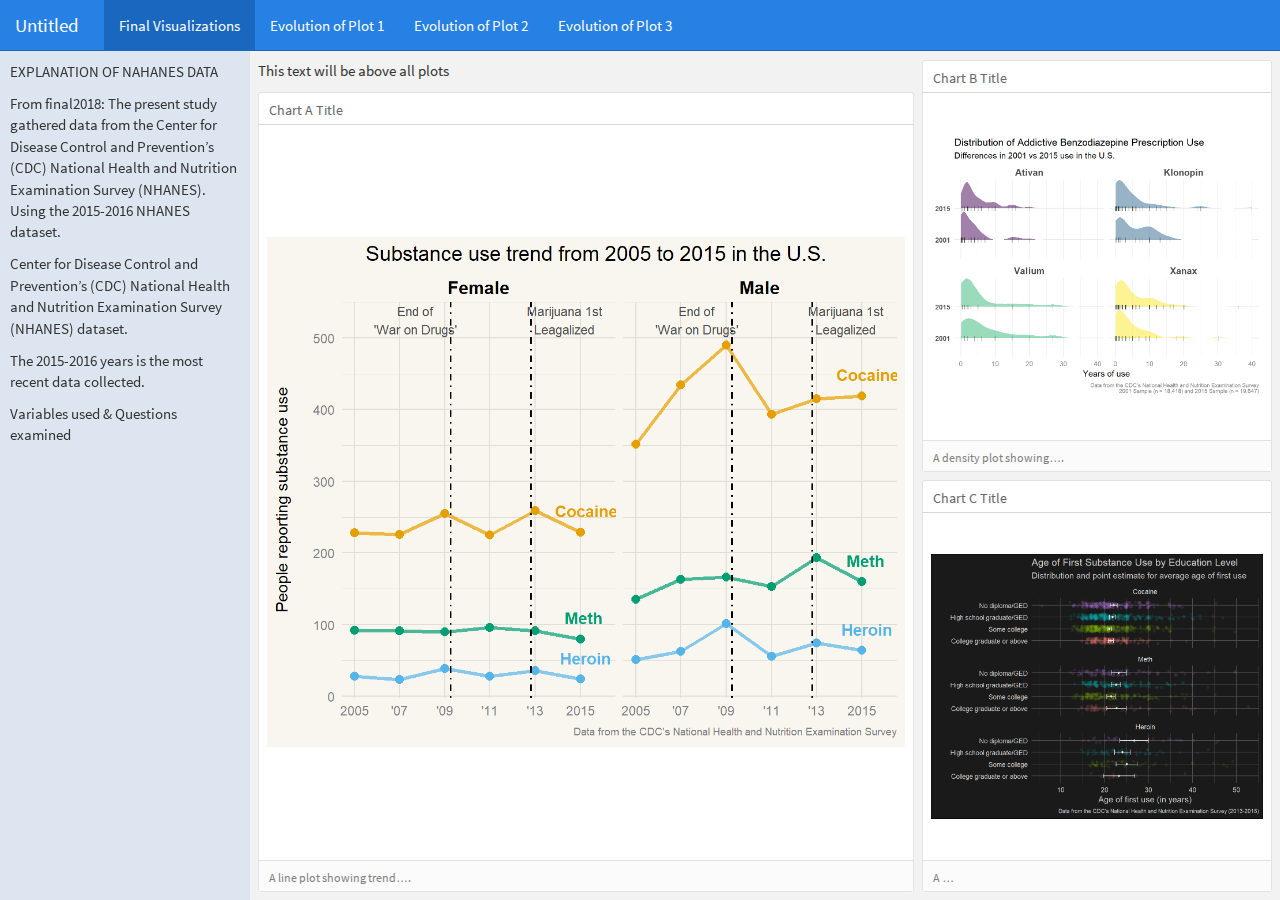
==== index.html @ 122a9a25 "adding plot data to dashboard template" ====
<!DOCTYPE html>
<html xmlns="http://www.w3.org/1999/xhtml">
<head>

<meta charset="utf-8">
<meta http-equiv="Content-Type" content="text/html; charset=utf-8" />
<meta name="generator" content="pandoc" />



<title>Untitled</title>

<meta property="og:title" content="Untitled" />

<meta name="viewport" content="width=device-width, initial-scale=1.0, maximum-scale=1.0, user-scalable=no" />

<link href="data:image/x-icon;" rel="icon" type="image/x-icon">


<script type="text/javascript">
window.FlexDashboardComponents = [];
</script>

<script>/*! jQuery v1.11.3 | (c) 2005, 2015 jQuery Foundation, Inc. | jquery.org/license */
!function(a,b){"object"==typeof module&&"object"==typeof module.exports?module.exports=a.document?b(a,!0):function(a){if(!a.document)throw new Error("jQuery requires a window with a document");return b(a)}:b(a)}("undefined"!=typeof window?window:this,function(a,b){var c=[],d=c.slice,e=c.concat,f=c.push,g=c.indexOf,h={},i=h.toString,j=h.hasOwnProperty,k={},l="1.11.3",m=function(a,b){return new m.fn.init(a,b)},n=/^[\s\uFEFF\xA0]+|[\s\uFEFF\xA0]+$/g,o=/^-ms-/,p=/-([\da-z])/gi,q=function(a,b){return b.toUpperCase()};m.fn=m.prototype={jquery:l,constructor:m,selector:"",length:0,toArray:function(){return d.call(this)},get:function(a){return null!=a?0>a?this[a+this.length]:this[a]:d.call(this)},pushStack:function(a){var b=m.merge(this.constructor(),a);return b.prevObject=this,b.context=this.context,b},each:function(a,b){return m.each(this,a,b)},map:function(a){return this.pushStack(m.map(this,function(b,c){return a.call(b,c,b)}))},slice:function(){return this.pushStack(d.apply(this,arguments))},first:function(){return this.eq(0)},last:function(){return this.eq(-1)},eq:function(a){var b=this.length,c=+a+(0>a?b:0);return this.pushStack(c>=0&&b>c?[this[c]]:[])},end:function(){return this.prevObject||this.constructor(null)},push:f,sort:c.sort,splice:c.splice},m.extend=m.fn.extend=function(){var a,b,c,d,e,f,g=arguments[0]||{},h=1,i=arguments.length,j=!1;for("boolean"==typeof g&&(j=g,g=arguments[h]||{},h++),"object"==typeof g||m.isFunction(g)||(g={}),h===i&&(g=this,h--);i>h;h++)if(null!=(e=arguments[h]))for(d in e)a=g[d],c=e[d],g!==c&&(j&&c&&(m.isPlainObject(c)||(b=m.isArray(c)))?(b?(b=!1,f=a&&m.isArray(a)?a:[]):f=a&&m.isPlainObject(a)?a:{},g[d]=m.extend(j,f,c)):void 0!==c&&(g[d]=c));return g},m.extend({expando:"jQuery"+(l+Math.random()).replace(/\D/g,""),isReady:!0,error:function(a){throw new Error(a)},noop:function(){},isFunction:function(a){return"function"===m.type(a)},isArray:Array.isArray||function(a){return"array"===m.type(a)},isWindow:function(a){return null!=a&&a==a.window},isNumeric:function(a){return!m.isArray(a)&&a-parseFloat(a)+1>=0},isEmptyObject:function(a){var b;for(b in a)return!1;return!0},isPlainObject:function(a){var b;if(!a||"object"!==m.type(a)||a.nodeType||m.isWindow(a))return!1;try{if(a.constructor&&!j.call(a,"constructor")&&!j.call(a.constructor.prototype,"isPrototypeOf"))return!1}catch(c){return!1}if(k.ownLast)for(b in a)return j.call(a,b);for(b in a);return void 0===b||j.call(a,b)},type:function(a){return null==a?a+"":"object"==typeof a||"function"==typeof a?h[i.call(a)]||"object":typeof a},globalEval:function(b){b&&m.trim(b)&&(a.execScript||function(b){a.eval.call(a,b)})(b)},camelCase:function(a){return a.replace(o,"ms-").replace(p,q)},nodeName:function(a,b){return a.nodeName&&a.nodeName.toLowerCase()===b.toLowerCase()},each:function(a,b,c){var d,e=0,f=a.length,g=r(a);if(c){if(g){for(;f>e;e++)if(d=b.apply(a[e],c),d===!1)break}else for(e in a)if(d=b.apply(a[e],c),d===!1)break}else if(g){for(;f>e;e++)if(d=b.call(a[e],e,a[e]),d===!1)break}else for(e in a)if(d=b.call(a[e],e,a[e]),d===!1)break;return a},trim:function(a){return null==a?"":(a+"").replace(n,"")},makeArray:function(a,b){var c=b||[];return null!=a&&(r(Object(a))?m.merge(c,"string"==typeof a?[a]:a):f.call(c,a)),c},inArray:function(a,b,c){var d;if(b){if(g)return g.call(b,a,c);for(d=b.length,c=c?0>c?Math.max(0,d+c):c:0;d>c;c++)if(c in b&&b[c]===a)return c}return-1},merge:function(a,b){var c=+b.length,d=0,e=a.length;while(c>d)a[e++]=b[d++];if(c!==c)while(void 0!==b[d])a[e++]=b[d++];return a.length=e,a},grep:function(a,b,c){for(var d,e=[],f=0,g=a.length,h=!c;g>f;f++)d=!b(a[f],f),d!==h&&e.push(a[f]);return e},map:function(a,b,c){var d,f=0,g=a.length,h=r(a),i=[];if(h)for(;g>f;f++)d=b(a[f],f,c),null!=d&&i.push(d);else for(f in a)d=b(a[f],f,c),null!=d&&i.push(d);return e.apply([],i)},guid:1,proxy:function(a,b){var c,e,f;return"string"==typeof b&&(f=a[b],b=a,a=f),m.isFunction(a)?(c=d.call(arguments,2),e=function(){return a.apply(b||this,c.concat(d.call(arguments)))},e.guid=a.guid=a.guid||m.guid++,e):void 0},now:function(){return+new Date},support:k}),m.each("Boolean Number String Function Array Date RegExp Object Error".split(" "),function(a,b){h["[object "+b+"]"]=b.toLowerCase()});function r(a){var b="length"in a&&a.length,c=m.type(a);return"function"===c||m.isWindow(a)?!1:1===a.nodeType&&b?!0:"array"===c||0===b||"number"==typeof b&&b>0&&b-1 in a}var s=function(a){var b,c,d,e,f,g,h,i,j,k,l,m,n,o,p,q,r,s,t,u="sizzle"+1*new Date,v=a.document,w=0,x=0,y=ha(),z=ha(),A=ha(),B=function(a,b){return a===b&&(l=!0),0},C=1<<31,D={}.hasOwnProperty,E=[],F=E.pop,G=E.push,H=E.push,I=E.slice,J=function(a,b){for(var c=0,d=a.length;d>c;c++)if(a[c]===b)return c;return-1},K="checked|selected|async|autofocus|autoplay|controls|defer|disabled|hidden|ismap|loop|multiple|open|readonly|required|scoped",L="[\\x20\\t\\r\\n\\f]",M="(?:\\\\.|[\\w-]|[^\\x00-\\xa0])+",N=M.replace("w","w#"),O="\\["+L+"*("+M+")(?:"+L+"*([*^$|!~]?=)"+L+"*(?:'((?:\\\\.|[^\\\\'])*)'|\"((?:\\\\.|[^\\\\\"])*)\"|("+N+"))|)"+L+"*\\]",P=":("+M+")(?:\\((('((?:\\\\.|[^\\\\'])*)'|\"((?:\\\\.|[^\\\\\"])*)\")|((?:\\\\.|[^\\\\()[\\]]|"+O+")*)|.*)\\)|)",Q=new RegExp(L+"+","g"),R=new RegExp("^"+L+"+|((?:^|[^\\\\])(?:\\\\.)*)"+L+"+$","g"),S=new RegExp("^"+L+"*,"+L+"*"),T=new RegExp("^"+L+"*([>+~]|"+L+")"+L+"*"),U=new RegExp("="+L+"*([^\\]'\"]*?)"+L+"*\\]","g"),V=new RegExp(P),W=new RegExp("^"+N+"$"),X={ID:new RegExp("^#("+M+")"),CLASS:new RegExp("^\\.("+M+")"),TAG:new RegExp("^("+M.replace("w","w*")+")"),ATTR:new RegExp("^"+O),PSEUDO:new RegExp("^"+P),CHILD:new RegExp("^:(only|first|last|nth|nth-last)-(child|of-type)(?:\\("+L+"*(even|odd|(([+-]|)(\\d*)n|)"+L+"*(?:([+-]|)"+L+"*(\\d+)|))"+L+"*\\)|)","i"),bool:new RegExp("^(?:"+K+")$","i"),needsContext:new RegExp("^"+L+"*[>+~]|:(even|odd|eq|gt|lt|nth|first|last)(?:\\("+L+"*((?:-\\d)?\\d*)"+L+"*\\)|)(?=[^-]|$)","i")},Y=/^(?:input|select|textarea|button)$/i,Z=/^h\d$/i,$=/^[^{]+\{\s*\[native \w/,_=/^(?:#([\w-]+)|(\w+)|\.([\w-]+))$/,aa=/[+~]/,ba=/'|\\/g,ca=new RegExp("\\\\([\\da-f]{1,6}"+L+"?|("+L+")|.)","ig"),da=function(a,b,c){var d="0x"+b-65536;return d!==d||c?b:0>d?String.fromCharCode(d+65536):String.fromCharCode(d>>10|55296,1023&d|56320)},ea=function(){m()};try{H.apply(E=I.call(v.childNodes),v.childNodes),E[v.childNodes.length].nodeType}catch(fa){H={apply:E.length?function(a,b){G.apply(a,I.call(b))}:function(a,b){var c=a.length,d=0;while(a[c++]=b[d++]);a.length=c-1}}}function ga(a,b,d,e){var f,h,j,k,l,o,r,s,w,x;if((b?b.ownerDocument||b:v)!==n&&m(b),b=b||n,d=d||[],k=b.nodeType,"string"!=typeof a||!a||1!==k&&9!==k&&11!==k)return d;if(!e&&p){if(11!==k&&(f=_.exec(a)))if(j=f[1]){if(9===k){if(h=b.getElementById(j),!h||!h.parentNode)return d;if(h.id===j)return d.push(h),d}else if(b.ownerDocument&&(h=b.ownerDocument.getElementById(j))&&t(b,h)&&h.id===j)return d.push(h),d}else{if(f[2])return H.apply(d,b.getElementsByTagName(a)),d;if((j=f[3])&&c.getElementsByClassName)return H.apply(d,b.getElementsByClassName(j)),d}if(c.qsa&&(!q||!q.test(a))){if(s=r=u,w=b,x=1!==k&&a,1===k&&"object"!==b.nodeName.toLowerCase()){o=g(a),(r=b.getAttribute("id"))?s=r.replace(ba,"\\$&"):b.setAttribute("id",s),s="[id='"+s+"'] ",l=o.length;while(l--)o[l]=s+ra(o[l]);w=aa.test(a)&&pa(b.parentNode)||b,x=o.join(",")}if(x)try{return H.apply(d,w.querySelectorAll(x)),d}catch(y){}finally{r||b.removeAttribute("id")}}}return i(a.replace(R,"$1"),b,d,e)}function ha(){var a=[];function b(c,e){return a.push(c+" ")>d.cacheLength&&delete b[a.shift()],b[c+" "]=e}return b}function ia(a){return a[u]=!0,a}function ja(a){var b=n.createElement("div");try{return!!a(b)}catch(c){return!1}finally{b.parentNode&&b.parentNode.removeChild(b),b=null}}function ka(a,b){var c=a.split("|"),e=a.length;while(e--)d.attrHandle[c[e]]=b}function la(a,b){var c=b&&a,d=c&&1===a.nodeType&&1===b.nodeType&&(~b.sourceIndex||C)-(~a.sourceIndex||C);if(d)return d;if(c)while(c=c.nextSibling)if(c===b)return-1;return a?1:-1}function ma(a){return function(b){var c=b.nodeName.toLowerCase();return"input"===c&&b.type===a}}function na(a){return function(b){var c=b.nodeName.toLowerCase();return("input"===c||"button"===c)&&b.type===a}}function oa(a){return ia(function(b){return b=+b,ia(function(c,d){var e,f=a([],c.length,b),g=f.length;while(g--)c[e=f[g]]&&(c[e]=!(d[e]=c[e]))})})}function pa(a){return a&&"undefined"!=typeof a.getElementsByTagName&&a}c=ga.support={},f=ga.isXML=function(a){var b=a&&(a.ownerDocument||a).documentElement;return b?"HTML"!==b.nodeName:!1},m=ga.setDocument=function(a){var b,e,g=a?a.ownerDocument||a:v;return g!==n&&9===g.nodeType&&g.documentElement?(n=g,o=g.documentElement,e=g.defaultView,e&&e!==e.top&&(e.addEventListener?e.addEventListener("unload",ea,!1):e.attachEvent&&e.attachEvent("onunload",ea)),p=!f(g),c.attributes=ja(function(a){return a.className="i",!a.getAttribute("className")}),c.getElementsByTagName=ja(function(a){return a.appendChild(g.createComment("")),!a.getElementsByTagName("*").length}),c.getElementsByClassName=$.test(g.getElementsByClassName),c.getById=ja(function(a){return o.appendChild(a).id=u,!g.getElementsByName||!g.getElementsByName(u).length}),c.getById?(d.find.ID=function(a,b){if("undefined"!=typeof b.getElementById&&p){var c=b.getElementById(a);return c&&c.parentNode?[c]:[]}},d.filter.ID=function(a){var b=a.replace(ca,da);return function(a){return a.getAttribute("id")===b}}):(delete d.find.ID,d.filter.ID=function(a){var b=a.replace(ca,da);return function(a){var c="undefined"!=typeof a.getAttributeNode&&a.getAttributeNode("id");return c&&c.value===b}}),d.find.TAG=c.getElementsByTagName?function(a,b){return"undefined"!=typeof b.getElementsByTagName?b.getElementsByTagName(a):c.qsa?b.querySelectorAll(a):void 0}:function(a,b){var c,d=[],e=0,f=b.getElementsByTagName(a);if("*"===a){while(c=f[e++])1===c.nodeType&&d.push(c);return d}return f},d.find.CLASS=c.getElementsByClassName&&function(a,b){return p?b.getElementsByClassName(a):void 0},r=[],q=[],(c.qsa=$.test(g.querySelectorAll))&&(ja(function(a){o.appendChild(a).innerHTML="<a id='"+u+"'></a><select id='"+u+"-\f]' msallowcapture=''><option selected=''></option></select>",a.querySelectorAll("[msallowcapture^='']").length&&q.push("[*^$]="+L+"*(?:''|\"\")"),a.querySelectorAll("[selected]").length||q.push("\\["+L+"*(?:value|"+K+")"),a.querySelectorAll("[id~="+u+"-]").length||q.push("~="),a.querySelectorAll(":checked").length||q.push(":checked"),a.querySelectorAll("a#"+u+"+*").length||q.push(".#.+[+~]")}),ja(function(a){var b=g.createElement("input");b.setAttribute("type","hidden"),a.appendChild(b).setAttribute("name","D"),a.querySelectorAll("[name=d]").length&&q.push("name"+L+"*[*^$|!~]?="),a.querySelectorAll(":enabled").length||q.push(":enabled",":disabled"),a.querySelectorAll("*,:x"),q.push(",.*:")})),(c.matchesSelector=$.test(s=o.matches||o.webkitMatchesSelector||o.mozMatchesSelector||o.oMatchesSelector||o.msMatchesSelector))&&ja(function(a){c.disconnectedMatch=s.call(a,"div"),s.call(a,"[s!='']:x"),r.push("!=",P)}),q=q.length&&new RegExp(q.join("|")),r=r.length&&new RegExp(r.join("|")),b=$.test(o.compareDocumentPosition),t=b||$.test(o.contains)?function(a,b){var c=9===a.nodeType?a.documentElement:a,d=b&&b.parentNode;return a===d||!(!d||1!==d.nodeType||!(c.contains?c.contains(d):a.compareDocumentPosition&&16&a.compareDocumentPosition(d)))}:function(a,b){if(b)while(b=b.parentNode)if(b===a)return!0;return!1},B=b?function(a,b){if(a===b)return l=!0,0;var d=!a.compareDocumentPosition-!b.compareDocumentPosition;return d?d:(d=(a.ownerDocument||a)===(b.ownerDocument||b)?a.compareDocumentPosition(b):1,1&d||!c.sortDetached&&b.compareDocumentPosition(a)===d?a===g||a.ownerDocument===v&&t(v,a)?-1:b===g||b.ownerDocument===v&&t(v,b)?1:k?J(k,a)-J(k,b):0:4&d?-1:1)}:function(a,b){if(a===b)return l=!0,0;var c,d=0,e=a.parentNode,f=b.parentNode,h=[a],i=[b];if(!e||!f)return a===g?-1:b===g?1:e?-1:f?1:k?J(k,a)-J(k,b):0;if(e===f)return la(a,b);c=a;while(c=c.parentNode)h.unshift(c);c=b;while(c=c.parentNode)i.unshift(c);while(h[d]===i[d])d++;return d?la(h[d],i[d]):h[d]===v?-1:i[d]===v?1:0},g):n},ga.matches=function(a,b){return ga(a,null,null,b)},ga.matchesSelector=function(a,b){if((a.ownerDocument||a)!==n&&m(a),b=b.replace(U,"='$1']"),!(!c.matchesSelector||!p||r&&r.test(b)||q&&q.test(b)))try{var d=s.call(a,b);if(d||c.disconnectedMatch||a.document&&11!==a.document.nodeType)return d}catch(e){}return ga(b,n,null,[a]).length>0},ga.contains=function(a,b){return(a.ownerDocument||a)!==n&&m(a),t(a,b)},ga.attr=function(a,b){(a.ownerDocument||a)!==n&&m(a);var e=d.attrHandle[b.toLowerCase()],f=e&&D.call(d.attrHandle,b.toLowerCase())?e(a,b,!p):void 0;return void 0!==f?f:c.attributes||!p?a.getAttribute(b):(f=a.getAttributeNode(b))&&f.specified?f.value:null},ga.error=function(a){throw new Error("Syntax error, unrecognized expression: "+a)},ga.uniqueSort=function(a){var b,d=[],e=0,f=0;if(l=!c.detectDuplicates,k=!c.sortStable&&a.slice(0),a.sort(B),l){while(b=a[f++])b===a[f]&&(e=d.push(f));while(e--)a.splice(d[e],1)}return k=null,a},e=ga.getText=function(a){var b,c="",d=0,f=a.nodeType;if(f){if(1===f||9===f||11===f){if("string"==typeof a.textContent)return a.textContent;for(a=a.firstChild;a;a=a.nextSibling)c+=e(a)}else if(3===f||4===f)return a.nodeValue}else while(b=a[d++])c+=e(b);return c},d=ga.selectors={cacheLength:50,createPseudo:ia,match:X,attrHandle:{},find:{},relative:{">":{dir:"parentNode",first:!0}," ":{dir:"parentNode"},"+":{dir:"previousSibling",first:!0},"~":{dir:"previousSibling"}},preFilter:{ATTR:function(a){return a[1]=a[1].replace(ca,da),a[3]=(a[3]||a[4]||a[5]||"").replace(ca,da),"~="===a[2]&&(a[3]=" "+a[3]+" "),a.slice(0,4)},CHILD:function(a){return a[1]=a[1].toLowerCase(),"nth"===a[1].slice(0,3)?(a[3]||ga.error(a[0]),a[4]=+(a[4]?a[5]+(a[6]||1):2*("even"===a[3]||"odd"===a[3])),a[5]=+(a[7]+a[8]||"odd"===a[3])):a[3]&&ga.error(a[0]),a},PSEUDO:function(a){var b,c=!a[6]&&a[2];return X.CHILD.test(a[0])?null:(a[3]?a[2]=a[4]||a[5]||"":c&&V.test(c)&&(b=g(c,!0))&&(b=c.indexOf(")",c.length-b)-c.length)&&(a[0]=a[0].slice(0,b),a[2]=c.slice(0,b)),a.slice(0,3))}},filter:{TAG:function(a){var b=a.replace(ca,da).toLowerCase();return"*"===a?function(){return!0}:function(a){return a.nodeName&&a.nodeName.toLowerCase()===b}},CLASS:function(a){var b=y[a+" "];return b||(b=new RegExp("(^|"+L+")"+a+"("+L+"|$)"))&&y(a,function(a){return b.test("string"==typeof a.className&&a.className||"undefined"!=typeof a.getAttribute&&a.getAttribute("class")||"")})},ATTR:function(a,b,c){return function(d){var e=ga.attr(d,a);return null==e?"!="===b:b?(e+="","="===b?e===c:"!="===b?e!==c:"^="===b?c&&0===e.indexOf(c):"*="===b?c&&e.indexOf(c)>-1:"$="===b?c&&e.slice(-c.length)===c:"~="===b?(" "+e.replace(Q," ")+" ").indexOf(c)>-1:"|="===b?e===c||e.slice(0,c.length+1)===c+"-":!1):!0}},CHILD:function(a,b,c,d,e){var f="nth"!==a.slice(0,3),g="last"!==a.slice(-4),h="of-type"===b;return 1===d&&0===e?function(a){return!!a.parentNode}:function(b,c,i){var j,k,l,m,n,o,p=f!==g?"nextSibling":"previousSibling",q=b.parentNode,r=h&&b.nodeName.toLowerCase(),s=!i&&!h;if(q){if(f){while(p){l=b;while(l=l[p])if(h?l.nodeName.toLowerCase()===r:1===l.nodeType)return!1;o=p="only"===a&&!o&&"nextSibling"}return!0}if(o=[g?q.firstChild:q.lastChild],g&&s){k=q[u]||(q[u]={}),j=k[a]||[],n=j[0]===w&&j[1],m=j[0]===w&&j[2],l=n&&q.childNodes[n];while(l=++n&&l&&l[p]||(m=n=0)||o.pop())if(1===l.nodeType&&++m&&l===b){k[a]=[w,n,m];break}}else if(s&&(j=(b[u]||(b[u]={}))[a])&&j[0]===w)m=j[1];else while(l=++n&&l&&l[p]||(m=n=0)||o.pop())if((h?l.nodeName.toLowerCase()===r:1===l.nodeType)&&++m&&(s&&((l[u]||(l[u]={}))[a]=[w,m]),l===b))break;return m-=e,m===d||m%d===0&&m/d>=0}}},PSEUDO:function(a,b){var c,e=d.pseudos[a]||d.setFilters[a.toLowerCase()]||ga.error("unsupported pseudo: "+a);return e[u]?e(b):e.length>1?(c=[a,a,"",b],d.setFilters.hasOwnProperty(a.toLowerCase())?ia(function(a,c){var d,f=e(a,b),g=f.length;while(g--)d=J(a,f[g]),a[d]=!(c[d]=f[g])}):function(a){return e(a,0,c)}):e}},pseudos:{not:ia(function(a){var b=[],c=[],d=h(a.replace(R,"$1"));return d[u]?ia(function(a,b,c,e){var f,g=d(a,null,e,[]),h=a.length;while(h--)(f=g[h])&&(a[h]=!(b[h]=f))}):function(a,e,f){return b[0]=a,d(b,null,f,c),b[0]=null,!c.pop()}}),has:ia(function(a){return function(b){return ga(a,b).length>0}}),contains:ia(function(a){return a=a.replace(ca,da),function(b){return(b.textContent||b.innerText||e(b)).indexOf(a)>-1}}),lang:ia(function(a){return W.test(a||"")||ga.error("unsupported lang: "+a),a=a.replace(ca,da).toLowerCase(),function(b){var c;do if(c=p?b.lang:b.getAttribute("xml:lang")||b.getAttribute("lang"))return c=c.toLowerCase(),c===a||0===c.indexOf(a+"-");while((b=b.parentNode)&&1===b.nodeType);return!1}}),target:function(b){var c=a.location&&a.location.hash;return c&&c.slice(1)===b.id},root:function(a){return a===o},focus:function(a){return a===n.activeElement&&(!n.hasFocus||n.hasFocus())&&!!(a.type||a.href||~a.tabIndex)},enabled:function(a){return a.disabled===!1},disabled:function(a){return a.disabled===!0},checked:function(a){var b=a.nodeName.toLowerCase();return"input"===b&&!!a.checked||"option"===b&&!!a.selected},selected:function(a){return a.parentNode&&a.parentNode.selectedIndex,a.selected===!0},empty:function(a){for(a=a.firstChild;a;a=a.nextSibling)if(a.nodeType<6)return!1;return!0},parent:function(a){return!d.pseudos.empty(a)},header:function(a){return Z.test(a.nodeName)},input:function(a){return Y.test(a.nodeName)},button:function(a){var b=a.nodeName.toLowerCase();return"input"===b&&"button"===a.type||"button"===b},text:function(a){var b;return"input"===a.nodeName.toLowerCase()&&"text"===a.type&&(null==(b=a.getAttribute("type"))||"text"===b.toLowerCase())},first:oa(function(){return[0]}),last:oa(function(a,b){return[b-1]}),eq:oa(function(a,b,c){return[0>c?c+b:c]}),even:oa(function(a,b){for(var c=0;b>c;c+=2)a.push(c);return a}),odd:oa(function(a,b){for(var c=1;b>c;c+=2)a.push(c);return a}),lt:oa(function(a,b,c){for(var d=0>c?c+b:c;--d>=0;)a.push(d);return a}),gt:oa(function(a,b,c){for(var d=0>c?c+b:c;++d<b;)a.push(d);return a})}},d.pseudos.nth=d.pseudos.eq;for(b in{radio:!0,checkbox:!0,file:!0,password:!0,image:!0})d.pseudos[b]=ma(b);for(b in{submit:!0,reset:!0})d.pseudos[b]=na(b);function qa(){}qa.prototype=d.filters=d.pseudos,d.setFilters=new qa,g=ga.tokenize=function(a,b){var c,e,f,g,h,i,j,k=z[a+" "];if(k)return b?0:k.slice(0);h=a,i=[],j=d.preFilter;while(h){(!c||(e=S.exec(h)))&&(e&&(h=h.slice(e[0].length)||h),i.push(f=[])),c=!1,(e=T.exec(h))&&(c=e.shift(),f.push({value:c,type:e[0].replace(R," ")}),h=h.slice(c.length));for(g in d.filter)!(e=X[g].exec(h))||j[g]&&!(e=j[g](e))||(c=e.shift(),f.push({value:c,type:g,matches:e}),h=h.slice(c.length));if(!c)break}return b?h.length:h?ga.error(a):z(a,i).slice(0)};function ra(a){for(var b=0,c=a.length,d="";c>b;b++)d+=a[b].value;return d}function sa(a,b,c){var d=b.dir,e=c&&"parentNode"===d,f=x++;return b.first?function(b,c,f){while(b=b[d])if(1===b.nodeType||e)return a(b,c,f)}:function(b,c,g){var h,i,j=[w,f];if(g){while(b=b[d])if((1===b.nodeType||e)&&a(b,c,g))return!0}else while(b=b[d])if(1===b.nodeType||e){if(i=b[u]||(b[u]={}),(h=i[d])&&h[0]===w&&h[1]===f)return j[2]=h[2];if(i[d]=j,j[2]=a(b,c,g))return!0}}}function ta(a){return a.length>1?function(b,c,d){var e=a.length;while(e--)if(!a[e](b,c,d))return!1;return!0}:a[0]}function ua(a,b,c){for(var d=0,e=b.length;e>d;d++)ga(a,b[d],c);return c}function va(a,b,c,d,e){for(var f,g=[],h=0,i=a.length,j=null!=b;i>h;h++)(f=a[h])&&(!c||c(f,d,e))&&(g.push(f),j&&b.push(h));return g}function wa(a,b,c,d,e,f){return d&&!d[u]&&(d=wa(d)),e&&!e[u]&&(e=wa(e,f)),ia(function(f,g,h,i){var j,k,l,m=[],n=[],o=g.length,p=f||ua(b||"*",h.nodeType?[h]:h,[]),q=!a||!f&&b?p:va(p,m,a,h,i),r=c?e||(f?a:o||d)?[]:g:q;if(c&&c(q,r,h,i),d){j=va(r,n),d(j,[],h,i),k=j.length;while(k--)(l=j[k])&&(r[n[k]]=!(q[n[k]]=l))}if(f){if(e||a){if(e){j=[],k=r.length;while(k--)(l=r[k])&&j.push(q[k]=l);e(null,r=[],j,i)}k=r.length;while(k--)(l=r[k])&&(j=e?J(f,l):m[k])>-1&&(f[j]=!(g[j]=l))}}else r=va(r===g?r.splice(o,r.length):r),e?e(null,g,r,i):H.apply(g,r)})}function xa(a){for(var b,c,e,f=a.length,g=d.relative[a[0].type],h=g||d.relative[" "],i=g?1:0,k=sa(function(a){return a===b},h,!0),l=sa(function(a){return J(b,a)>-1},h,!0),m=[function(a,c,d){var e=!g&&(d||c!==j)||((b=c).nodeType?k(a,c,d):l(a,c,d));return b=null,e}];f>i;i++)if(c=d.relative[a[i].type])m=[sa(ta(m),c)];else{if(c=d.filter[a[i].type].apply(null,a[i].matches),c[u]){for(e=++i;f>e;e++)if(d.relative[a[e].type])break;return wa(i>1&&ta(m),i>1&&ra(a.slice(0,i-1).concat({value:" "===a[i-2].type?"*":""})).replace(R,"$1"),c,e>i&&xa(a.slice(i,e)),f>e&&xa(a=a.slice(e)),f>e&&ra(a))}m.push(c)}return ta(m)}function ya(a,b){var c=b.length>0,e=a.length>0,f=function(f,g,h,i,k){var l,m,o,p=0,q="0",r=f&&[],s=[],t=j,u=f||e&&d.find.TAG("*",k),v=w+=null==t?1:Math.random()||.1,x=u.length;for(k&&(j=g!==n&&g);q!==x&&null!=(l=u[q]);q++){if(e&&l){m=0;while(o=a[m++])if(o(l,g,h)){i.push(l);break}k&&(w=v)}c&&((l=!o&&l)&&p--,f&&r.push(l))}if(p+=q,c&&q!==p){m=0;while(o=b[m++])o(r,s,g,h);if(f){if(p>0)while(q--)r[q]||s[q]||(s[q]=F.call(i));s=va(s)}H.apply(i,s),k&&!f&&s.length>0&&p+b.length>1&&ga.uniqueSort(i)}return k&&(w=v,j=t),r};return c?ia(f):f}return h=ga.compile=function(a,b){var c,d=[],e=[],f=A[a+" "];if(!f){b||(b=g(a)),c=b.length;while(c--)f=xa(b[c]),f[u]?d.push(f):e.push(f);f=A(a,ya(e,d)),f.selector=a}return f},i=ga.select=function(a,b,e,f){var i,j,k,l,m,n="function"==typeof a&&a,o=!f&&g(a=n.selector||a);if(e=e||[],1===o.length){if(j=o[0]=o[0].slice(0),j.length>2&&"ID"===(k=j[0]).type&&c.getById&&9===b.nodeType&&p&&d.relative[j[1].type]){if(b=(d.find.ID(k.matches[0].replace(ca,da),b)||[])[0],!b)return e;n&&(b=b.parentNode),a=a.slice(j.shift().value.length)}i=X.needsContext.test(a)?0:j.length;while(i--){if(k=j[i],d.relative[l=k.type])break;if((m=d.find[l])&&(f=m(k.matches[0].replace(ca,da),aa.test(j[0].type)&&pa(b.parentNode)||b))){if(j.splice(i,1),a=f.length&&ra(j),!a)return H.apply(e,f),e;break}}}return(n||h(a,o))(f,b,!p,e,aa.test(a)&&pa(b.parentNode)||b),e},c.sortStable=u.split("").sort(B).join("")===u,c.detectDuplicates=!!l,m(),c.sortDetached=ja(function(a){return 1&a.compareDocumentPosition(n.createElement("div"))}),ja(function(a){return a.innerHTML="<a href='#'></a>","#"===a.firstChild.getAttribute("href")})||ka("type|href|height|width",function(a,b,c){return c?void 0:a.getAttribute(b,"type"===b.toLowerCase()?1:2)}),c.attributes&&ja(function(a){return a.innerHTML="<input/>",a.firstChild.setAttribute("value",""),""===a.firstChild.getAttribute("value")})||ka("value",function(a,b,c){return c||"input"!==a.nodeName.toLowerCase()?void 0:a.defaultValue}),ja(function(a){return null==a.getAttribute("disabled")})||ka(K,function(a,b,c){var d;return c?void 0:a[b]===!0?b.toLowerCase():(d=a.getAttributeNode(b))&&d.specified?d.value:null}),ga}(a);m.find=s,m.expr=s.selectors,m.expr[":"]=m.expr.pseudos,m.unique=s.uniqueSort,m.text=s.getText,m.isXMLDoc=s.isXML,m.contains=s.contains;var t=m.expr.match.needsContext,u=/^<(\w+)\s*\/?>(?:<\/\1>|)$/,v=/^.[^:#\[\.,]*$/;function w(a,b,c){if(m.isFunction(b))return m.grep(a,function(a,d){return!!b.call(a,d,a)!==c});if(b.nodeType)return m.grep(a,function(a){return a===b!==c});if("string"==typeof b){if(v.test(b))return m.filter(b,a,c);b=m.filter(b,a)}return m.grep(a,function(a){return m.inArray(a,b)>=0!==c})}m.filter=function(a,b,c){var d=b[0];return c&&(a=":not("+a+")"),1===b.length&&1===d.nodeType?m.find.matchesSelector(d,a)?[d]:[]:m.find.matches(a,m.grep(b,function(a){return 1===a.nodeType}))},m.fn.extend({find:function(a){var b,c=[],d=this,e=d.length;if("string"!=typeof a)return this.pushStack(m(a).filter(function(){for(b=0;e>b;b++)if(m.contains(d[b],this))return!0}));for(b=0;e>b;b++)m.find(a,d[b],c);return c=this.pushStack(e>1?m.unique(c):c),c.selector=this.selector?this.selector+" "+a:a,c},filter:function(a){return this.pushStack(w(this,a||[],!1))},not:function(a){return this.pushStack(w(this,a||[],!0))},is:function(a){return!!w(this,"string"==typeof a&&t.test(a)?m(a):a||[],!1).length}});var x,y=a.document,z=/^(?:\s*(<[\w\W]+>)[^>]*|#([\w-]*))$/,A=m.fn.init=function(a,b){var c,d;if(!a)return this;if("string"==typeof a){if(c="<"===a.charAt(0)&&">"===a.charAt(a.length-1)&&a.length>=3?[null,a,null]:z.exec(a),!c||!c[1]&&b)return!b||b.jquery?(b||x).find(a):this.constructor(b).find(a);if(c[1]){if(b=b instanceof m?b[0]:b,m.merge(this,m.parseHTML(c[1],b&&b.nodeType?b.ownerDocument||b:y,!0)),u.test(c[1])&&m.isPlainObject(b))for(c in b)m.isFunction(this[c])?this[c](b[c]):this.attr(c,b[c]);return this}if(d=y.getElementById(c[2]),d&&d.parentNode){if(d.id!==c[2])return x.find(a);this.length=1,this[0]=d}return this.context=y,this.selector=a,this}return a.nodeType?(this.context=this[0]=a,this.length=1,this):m.isFunction(a)?"undefined"!=typeof x.ready?x.ready(a):a(m):(void 0!==a.selector&&(this.selector=a.selector,this.context=a.context),m.makeArray(a,this))};A.prototype=m.fn,x=m(y);var B=/^(?:parents|prev(?:Until|All))/,C={children:!0,contents:!0,next:!0,prev:!0};m.extend({dir:function(a,b,c){var d=[],e=a[b];while(e&&9!==e.nodeType&&(void 0===c||1!==e.nodeType||!m(e).is(c)))1===e.nodeType&&d.push(e),e=e[b];return d},sibling:function(a,b){for(var c=[];a;a=a.nextSibling)1===a.nodeType&&a!==b&&c.push(a);return c}}),m.fn.extend({has:function(a){var b,c=m(a,this),d=c.length;return this.filter(function(){for(b=0;d>b;b++)if(m.contains(this,c[b]))return!0})},closest:function(a,b){for(var c,d=0,e=this.length,f=[],g=t.test(a)||"string"!=typeof a?m(a,b||this.context):0;e>d;d++)for(c=this[d];c&&c!==b;c=c.parentNode)if(c.nodeType<11&&(g?g.index(c)>-1:1===c.nodeType&&m.find.matchesSelector(c,a))){f.push(c);break}return this.pushStack(f.length>1?m.unique(f):f)},index:function(a){return a?"string"==typeof a?m.inArray(this[0],m(a)):m.inArray(a.jquery?a[0]:a,this):this[0]&&this[0].parentNode?this.first().prevAll().length:-1},add:function(a,b){return this.pushStack(m.unique(m.merge(this.get(),m(a,b))))},addBack:function(a){return this.add(null==a?this.prevObject:this.prevObject.filter(a))}});function D(a,b){do a=a[b];while(a&&1!==a.nodeType);return a}m.each({parent:function(a){var b=a.parentNode;return b&&11!==b.nodeType?b:null},parents:function(a){return m.dir(a,"parentNode")},parentsUntil:function(a,b,c){return m.dir(a,"parentNode",c)},next:function(a){return D(a,"nextSibling")},prev:function(a){return D(a,"previousSibling")},nextAll:function(a){return m.dir(a,"nextSibling")},prevAll:function(a){return m.dir(a,"previousSibling")},nextUntil:function(a,b,c){return m.dir(a,"nextSibling",c)},prevUntil:function(a,b,c){return m.dir(a,"previousSibling",c)},siblings:function(a){return m.sibling((a.parentNode||{}).firstChild,a)},children:function(a){return m.sibling(a.firstChild)},contents:function(a){return m.nodeName(a,"iframe")?a.contentDocument||a.contentWindow.document:m.merge([],a.childNodes)}},function(a,b){m.fn[a]=function(c,d){var e=m.map(this,b,c);return"Until"!==a.slice(-5)&&(d=c),d&&"string"==typeof d&&(e=m.filter(d,e)),this.length>1&&(C[a]||(e=m.unique(e)),B.test(a)&&(e=e.reverse())),this.pushStack(e)}});var E=/\S+/g,F={};function G(a){var b=F[a]={};return m.each(a.match(E)||[],function(a,c){b[c]=!0}),b}m.Callbacks=function(a){a="string"==typeof a?F[a]||G(a):m.extend({},a);var b,c,d,e,f,g,h=[],i=!a.once&&[],j=function(l){for(c=a.memory&&l,d=!0,f=g||0,g=0,e=h.length,b=!0;h&&e>f;f++)if(h[f].apply(l[0],l[1])===!1&&a.stopOnFalse){c=!1;break}b=!1,h&&(i?i.length&&j(i.shift()):c?h=[]:k.disable())},k={add:function(){if(h){var d=h.length;!function f(b){m.each(b,function(b,c){var d=m.type(c);"function"===d?a.unique&&k.has(c)||h.push(c):c&&c.length&&"string"!==d&&f(c)})}(arguments),b?e=h.length:c&&(g=d,j(c))}return this},remove:function(){return h&&m.each(arguments,function(a,c){var d;while((d=m.inArray(c,h,d))>-1)h.splice(d,1),b&&(e>=d&&e--,f>=d&&f--)}),this},has:function(a){return a?m.inArray(a,h)>-1:!(!h||!h.length)},empty:function(){return h=[],e=0,this},disable:function(){return h=i=c=void 0,this},disabled:function(){return!h},lock:function(){return i=void 0,c||k.disable(),this},locked:function(){return!i},fireWith:function(a,c){return!h||d&&!i||(c=c||[],c=[a,c.slice?c.slice():c],b?i.push(c):j(c)),this},fire:function(){return k.fireWith(this,arguments),this},fired:function(){return!!d}};return k},m.extend({Deferred:function(a){var b=[["resolve","done",m.Callbacks("once memory"),"resolved"],["reject","fail",m.Callbacks("once memory"),"rejected"],["notify","progress",m.Callbacks("memory")]],c="pending",d={state:function(){return c},always:function(){return e.done(arguments).fail(arguments),this},then:function(){var a=arguments;return m.Deferred(function(c){m.each(b,function(b,f){var g=m.isFunction(a[b])&&a[b];e[f[1]](function(){var a=g&&g.apply(this,arguments);a&&m.isFunction(a.promise)?a.promise().done(c.resolve).fail(c.reject).progress(c.notify):c[f[0]+"With"](this===d?c.promise():this,g?[a]:arguments)})}),a=null}).promise()},promise:function(a){return null!=a?m.extend(a,d):d}},e={};return d.pipe=d.then,m.each(b,function(a,f){var g=f[2],h=f[3];d[f[1]]=g.add,h&&g.add(function(){c=h},b[1^a][2].disable,b[2][2].lock),e[f[0]]=function(){return e[f[0]+"With"](this===e?d:this,arguments),this},e[f[0]+"With"]=g.fireWith}),d.promise(e),a&&a.call(e,e),e},when:function(a){var b=0,c=d.call(arguments),e=c.length,f=1!==e||a&&m.isFunction(a.promise)?e:0,g=1===f?a:m.Deferred(),h=function(a,b,c){return function(e){b[a]=this,c[a]=arguments.length>1?d.call(arguments):e,c===i?g.notifyWith(b,c):--f||g.resolveWith(b,c)}},i,j,k;if(e>1)for(i=new Array(e),j=new Array(e),k=new Array(e);e>b;b++)c[b]&&m.isFunction(c[b].promise)?c[b].promise().done(h(b,k,c)).fail(g.reject).progress(h(b,j,i)):--f;return f||g.resolveWith(k,c),g.promise()}});var H;m.fn.ready=function(a){return m.ready.promise().done(a),this},m.extend({isReady:!1,readyWait:1,holdReady:function(a){a?m.readyWait++:m.ready(!0)},ready:function(a){if(a===!0?!--m.readyWait:!m.isReady){if(!y.body)return setTimeout(m.ready);m.isReady=!0,a!==!0&&--m.readyWait>0||(H.resolveWith(y,[m]),m.fn.triggerHandler&&(m(y).triggerHandler("ready"),m(y).off("ready")))}}});function I(){y.addEventListener?(y.removeEventListener("DOMContentLoaded",J,!1),a.removeEventListener("load",J,!1)):(y.detachEvent("onreadystatechange",J),a.detachEvent("onload",J))}function J(){(y.addEventListener||"load"===event.type||"complete"===y.readyState)&&(I(),m.ready())}m.ready.promise=function(b){if(!H)if(H=m.Deferred(),"complete"===y.readyState)setTimeout(m.ready);else if(y.addEventListener)y.addEventListener("DOMContentLoaded",J,!1),a.addEventListener("load",J,!1);else{y.attachEvent("onreadystatechange",J),a.attachEvent("onload",J);var c=!1;try{c=null==a.frameElement&&y.documentElement}catch(d){}c&&c.doScroll&&!function e(){if(!m.isReady){try{c.doScroll("left")}catch(a){return setTimeout(e,50)}I(),m.ready()}}()}return H.promise(b)};var K="undefined",L;for(L in m(k))break;k.ownLast="0"!==L,k.inlineBlockNeedsLayout=!1,m(function(){var a,b,c,d;c=y.getElementsByTagName("body")[0],c&&c.style&&(b=y.createElement("div"),d=y.createElement("div"),d.style.cssText="position:absolute;border:0;width:0;height:0;top:0;left:-9999px",c.appendChild(d).appendChild(b),typeof b.style.zoom!==K&&(b.style.cssText="display:inline;margin:0;border:0;padding:1px;width:1px;zoom:1",k.inlineBlockNeedsLayout=a=3===b.offsetWidth,a&&(c.style.zoom=1)),c.removeChild(d))}),function(){var a=y.createElement("div");if(null==k.deleteExpando){k.deleteExpando=!0;try{delete a.test}catch(b){k.deleteExpando=!1}}a=null}(),m.acceptData=function(a){var b=m.noData[(a.nodeName+" ").toLowerCase()],c=+a.nodeType||1;return 1!==c&&9!==c?!1:!b||b!==!0&&a.getAttribute("classid")===b};var M=/^(?:\{[\w\W]*\}|\[[\w\W]*\])$/,N=/([A-Z])/g;function O(a,b,c){if(void 0===c&&1===a.nodeType){var d="data-"+b.replace(N,"-$1").toLowerCase();if(c=a.getAttribute(d),"string"==typeof c){try{c="true"===c?!0:"false"===c?!1:"null"===c?null:+c+""===c?+c:M.test(c)?m.parseJSON(c):c}catch(e){}m.data(a,b,c)}else c=void 0}return c}function P(a){var b;for(b in a)if(("data"!==b||!m.isEmptyObject(a[b]))&&"toJSON"!==b)return!1;

return!0}function Q(a,b,d,e){if(m.acceptData(a)){var f,g,h=m.expando,i=a.nodeType,j=i?m.cache:a,k=i?a[h]:a[h]&&h;if(k&&j[k]&&(e||j[k].data)||void 0!==d||"string"!=typeof b)return k||(k=i?a[h]=c.pop()||m.guid++:h),j[k]||(j[k]=i?{}:{toJSON:m.noop}),("object"==typeof b||"function"==typeof b)&&(e?j[k]=m.extend(j[k],b):j[k].data=m.extend(j[k].data,b)),g=j[k],e||(g.data||(g.data={}),g=g.data),void 0!==d&&(g[m.camelCase(b)]=d),"string"==typeof b?(f=g[b],null==f&&(f=g[m.camelCase(b)])):f=g,f}}function R(a,b,c){if(m.acceptData(a)){var d,e,f=a.nodeType,g=f?m.cache:a,h=f?a[m.expando]:m.expando;if(g[h]){if(b&&(d=c?g[h]:g[h].data)){m.isArray(b)?b=b.concat(m.map(b,m.camelCase)):b in d?b=[b]:(b=m.camelCase(b),b=b in d?[b]:b.split(" ")),e=b.length;while(e--)delete d[b[e]];if(c?!P(d):!m.isEmptyObject(d))return}(c||(delete g[h].data,P(g[h])))&&(f?m.cleanData([a],!0):k.deleteExpando||g!=g.window?delete g[h]:g[h]=null)}}}m.extend({cache:{},noData:{"applet ":!0,"embed ":!0,"object ":"clsid:D27CDB6E-AE6D-11cf-96B8-444553540000"},hasData:function(a){return a=a.nodeType?m.cache[a[m.expando]]:a[m.expando],!!a&&!P(a)},data:function(a,b,c){return Q(a,b,c)},removeData:function(a,b){return R(a,b)},_data:function(a,b,c){return Q(a,b,c,!0)},_removeData:function(a,b){return R(a,b,!0)}}),m.fn.extend({data:function(a,b){var c,d,e,f=this[0],g=f&&f.attributes;if(void 0===a){if(this.length&&(e=m.data(f),1===f.nodeType&&!m._data(f,"parsedAttrs"))){c=g.length;while(c--)g[c]&&(d=g[c].name,0===d.indexOf("data-")&&(d=m.camelCase(d.slice(5)),O(f,d,e[d])));m._data(f,"parsedAttrs",!0)}return e}return"object"==typeof a?this.each(function(){m.data(this,a)}):arguments.length>1?this.each(function(){m.data(this,a,b)}):f?O(f,a,m.data(f,a)):void 0},removeData:function(a){return this.each(function(){m.removeData(this,a)})}}),m.extend({queue:function(a,b,c){var d;return a?(b=(b||"fx")+"queue",d=m._data(a,b),c&&(!d||m.isArray(c)?d=m._data(a,b,m.makeArray(c)):d.push(c)),d||[]):void 0},dequeue:function(a,b){b=b||"fx";var c=m.queue(a,b),d=c.length,e=c.shift(),f=m._queueHooks(a,b),g=function(){m.dequeue(a,b)};"inprogress"===e&&(e=c.shift(),d--),e&&("fx"===b&&c.unshift("inprogress"),delete f.stop,e.call(a,g,f)),!d&&f&&f.empty.fire()},_queueHooks:function(a,b){var c=b+"queueHooks";return m._data(a,c)||m._data(a,c,{empty:m.Callbacks("once memory").add(function(){m._removeData(a,b+"queue"),m._removeData(a,c)})})}}),m.fn.extend({queue:function(a,b){var c=2;return"string"!=typeof a&&(b=a,a="fx",c--),arguments.length<c?m.queue(this[0],a):void 0===b?this:this.each(function(){var c=m.queue(this,a,b);m._queueHooks(this,a),"fx"===a&&"inprogress"!==c[0]&&m.dequeue(this,a)})},dequeue:function(a){return this.each(function(){m.dequeue(this,a)})},clearQueue:function(a){return this.queue(a||"fx",[])},promise:function(a,b){var c,d=1,e=m.Deferred(),f=this,g=this.length,h=function(){--d||e.resolveWith(f,[f])};"string"!=typeof a&&(b=a,a=void 0),a=a||"fx";while(g--)c=m._data(f[g],a+"queueHooks"),c&&c.empty&&(d++,c.empty.add(h));return h(),e.promise(b)}});var S=/[+-]?(?:\d*\.|)\d+(?:[eE][+-]?\d+|)/.source,T=["Top","Right","Bottom","Left"],U=function(a,b){return a=b||a,"none"===m.css(a,"display")||!m.contains(a.ownerDocument,a)},V=m.access=function(a,b,c,d,e,f,g){var h=0,i=a.length,j=null==c;if("object"===m.type(c)){e=!0;for(h in c)m.access(a,b,h,c[h],!0,f,g)}else if(void 0!==d&&(e=!0,m.isFunction(d)||(g=!0),j&&(g?(b.call(a,d),b=null):(j=b,b=function(a,b,c){return j.call(m(a),c)})),b))for(;i>h;h++)b(a[h],c,g?d:d.call(a[h],h,b(a[h],c)));return e?a:j?b.call(a):i?b(a[0],c):f},W=/^(?:checkbox|radio)$/i;!function(){var a=y.createElement("input"),b=y.createElement("div"),c=y.createDocumentFragment();if(b.innerHTML="  <link/><table></table><a href='/a'>a</a><input type='checkbox'/>",k.leadingWhitespace=3===b.firstChild.nodeType,k.tbody=!b.getElementsByTagName("tbody").length,k.htmlSerialize=!!b.getElementsByTagName("link").length,k.html5Clone="<:nav></:nav>"!==y.createElement("nav").cloneNode(!0).outerHTML,a.type="checkbox",a.checked=!0,c.appendChild(a),k.appendChecked=a.checked,b.innerHTML="<textarea>x</textarea>",k.noCloneChecked=!!b.cloneNode(!0).lastChild.defaultValue,c.appendChild(b),b.innerHTML="<input type='radio' checked='checked' name='t'/>",k.checkClone=b.cloneNode(!0).cloneNode(!0).lastChild.checked,k.noCloneEvent=!0,b.attachEvent&&(b.attachEvent("onclick",function(){k.noCloneEvent=!1}),b.cloneNode(!0).click()),null==k.deleteExpando){k.deleteExpando=!0;try{delete b.test}catch(d){k.deleteExpando=!1}}}(),function(){var b,c,d=y.createElement("div");for(b in{submit:!0,change:!0,focusin:!0})c="on"+b,(k[b+"Bubbles"]=c in a)||(d.setAttribute(c,"t"),k[b+"Bubbles"]=d.attributes[c].expando===!1);d=null}();var X=/^(?:input|select|textarea)$/i,Y=/^key/,Z=/^(?:mouse|pointer|contextmenu)|click/,$=/^(?:focusinfocus|focusoutblur)$/,_=/^([^.]*)(?:\.(.+)|)$/;function aa(){return!0}function ba(){return!1}function ca(){try{return y.activeElement}catch(a){}}m.event={global:{},add:function(a,b,c,d,e){var f,g,h,i,j,k,l,n,o,p,q,r=m._data(a);if(r){c.handler&&(i=c,c=i.handler,e=i.selector),c.guid||(c.guid=m.guid++),(g=r.events)||(g=r.events={}),(k=r.handle)||(k=r.handle=function(a){return typeof m===K||a&&m.event.triggered===a.type?void 0:m.event.dispatch.apply(k.elem,arguments)},k.elem=a),b=(b||"").match(E)||[""],h=b.length;while(h--)f=_.exec(b[h])||[],o=q=f[1],p=(f[2]||"").split(".").sort(),o&&(j=m.event.special[o]||{},o=(e?j.delegateType:j.bindType)||o,j=m.event.special[o]||{},l=m.extend({type:o,origType:q,data:d,handler:c,guid:c.guid,selector:e,needsContext:e&&m.expr.match.needsContext.test(e),namespace:p.join(".")},i),(n=g[o])||(n=g[o]=[],n.delegateCount=0,j.setup&&j.setup.call(a,d,p,k)!==!1||(a.addEventListener?a.addEventListener(o,k,!1):a.attachEvent&&a.attachEvent("on"+o,k))),j.add&&(j.add.call(a,l),l.handler.guid||(l.handler.guid=c.guid)),e?n.splice(n.delegateCount++,0,l):n.push(l),m.event.global[o]=!0);a=null}},remove:function(a,b,c,d,e){var f,g,h,i,j,k,l,n,o,p,q,r=m.hasData(a)&&m._data(a);if(r&&(k=r.events)){b=(b||"").match(E)||[""],j=b.length;while(j--)if(h=_.exec(b[j])||[],o=q=h[1],p=(h[2]||"").split(".").sort(),o){l=m.event.special[o]||{},o=(d?l.delegateType:l.bindType)||o,n=k[o]||[],h=h[2]&&new RegExp("(^|\\.)"+p.join("\\.(?:.*\\.|)")+"(\\.|$)"),i=f=n.length;while(f--)g=n[f],!e&&q!==g.origType||c&&c.guid!==g.guid||h&&!h.test(g.namespace)||d&&d!==g.selector&&("**"!==d||!g.selector)||(n.splice(f,1),g.selector&&n.delegateCount--,l.remove&&l.remove.call(a,g));i&&!n.length&&(l.teardown&&l.teardown.call(a,p,r.handle)!==!1||m.removeEvent(a,o,r.handle),delete k[o])}else for(o in k)m.event.remove(a,o+b[j],c,d,!0);m.isEmptyObject(k)&&(delete r.handle,m._removeData(a,"events"))}},trigger:function(b,c,d,e){var f,g,h,i,k,l,n,o=[d||y],p=j.call(b,"type")?b.type:b,q=j.call(b,"namespace")?b.namespace.split("."):[];if(h=l=d=d||y,3!==d.nodeType&&8!==d.nodeType&&!$.test(p+m.event.triggered)&&(p.indexOf(".")>=0&&(q=p.split("."),p=q.shift(),q.sort()),g=p.indexOf(":")<0&&"on"+p,b=b[m.expando]?b:new m.Event(p,"object"==typeof b&&b),b.isTrigger=e?2:3,b.namespace=q.join("."),b.namespace_re=b.namespace?new RegExp("(^|\\.)"+q.join("\\.(?:.*\\.|)")+"(\\.|$)"):null,b.result=void 0,b.target||(b.target=d),c=null==c?[b]:m.makeArray(c,[b]),k=m.event.special[p]||{},e||!k.trigger||k.trigger.apply(d,c)!==!1)){if(!e&&!k.noBubble&&!m.isWindow(d)){for(i=k.delegateType||p,$.test(i+p)||(h=h.parentNode);h;h=h.parentNode)o.push(h),l=h;l===(d.ownerDocument||y)&&o.push(l.defaultView||l.parentWindow||a)}n=0;while((h=o[n++])&&!b.isPropagationStopped())b.type=n>1?i:k.bindType||p,f=(m._data(h,"events")||{})[b.type]&&m._data(h,"handle"),f&&f.apply(h,c),f=g&&h[g],f&&f.apply&&m.acceptData(h)&&(b.result=f.apply(h,c),b.result===!1&&b.preventDefault());if(b.type=p,!e&&!b.isDefaultPrevented()&&(!k._default||k._default.apply(o.pop(),c)===!1)&&m.acceptData(d)&&g&&d[p]&&!m.isWindow(d)){l=d[g],l&&(d[g]=null),m.event.triggered=p;try{d[p]()}catch(r){}m.event.triggered=void 0,l&&(d[g]=l)}return b.result}},dispatch:function(a){a=m.event.fix(a);var b,c,e,f,g,h=[],i=d.call(arguments),j=(m._data(this,"events")||{})[a.type]||[],k=m.event.special[a.type]||{};if(i[0]=a,a.delegateTarget=this,!k.preDispatch||k.preDispatch.call(this,a)!==!1){h=m.event.handlers.call(this,a,j),b=0;while((f=h[b++])&&!a.isPropagationStopped()){a.currentTarget=f.elem,g=0;while((e=f.handlers[g++])&&!a.isImmediatePropagationStopped())(!a.namespace_re||a.namespace_re.test(e.namespace))&&(a.handleObj=e,a.data=e.data,c=((m.event.special[e.origType]||{}).handle||e.handler).apply(f.elem,i),void 0!==c&&(a.result=c)===!1&&(a.preventDefault(),a.stopPropagation()))}return k.postDispatch&&k.postDispatch.call(this,a),a.result}},handlers:function(a,b){var c,d,e,f,g=[],h=b.delegateCount,i=a.target;if(h&&i.nodeType&&(!a.button||"click"!==a.type))for(;i!=this;i=i.parentNode||this)if(1===i.nodeType&&(i.disabled!==!0||"click"!==a.type)){for(e=[],f=0;h>f;f++)d=b[f],c=d.selector+" ",void 0===e[c]&&(e[c]=d.needsContext?m(c,this).index(i)>=0:m.find(c,this,null,[i]).length),e[c]&&e.push(d);e.length&&g.push({elem:i,handlers:e})}return h<b.length&&g.push({elem:this,handlers:b.slice(h)}),g},fix:function(a){if(a[m.expando])return a;var b,c,d,e=a.type,f=a,g=this.fixHooks[e];g||(this.fixHooks[e]=g=Z.test(e)?this.mouseHooks:Y.test(e)?this.keyHooks:{}),d=g.props?this.props.concat(g.props):this.props,a=new m.Event(f),b=d.length;while(b--)c=d[b],a[c]=f[c];return a.target||(a.target=f.srcElement||y),3===a.target.nodeType&&(a.target=a.target.parentNode),a.metaKey=!!a.metaKey,g.filter?g.filter(a,f):a},props:"altKey bubbles cancelable ctrlKey currentTarget eventPhase metaKey relatedTarget shiftKey target timeStamp view which".split(" "),fixHooks:{},keyHooks:{props:"char charCode key keyCode".split(" "),filter:function(a,b){return null==a.which&&(a.which=null!=b.charCode?b.charCode:b.keyCode),a}},mouseHooks:{props:"button buttons clientX clientY fromElement offsetX offsetY pageX pageY screenX screenY toElement".split(" "),filter:function(a,b){var c,d,e,f=b.button,g=b.fromElement;return null==a.pageX&&null!=b.clientX&&(d=a.target.ownerDocument||y,e=d.documentElement,c=d.body,a.pageX=b.clientX+(e&&e.scrollLeft||c&&c.scrollLeft||0)-(e&&e.clientLeft||c&&c.clientLeft||0),a.pageY=b.clientY+(e&&e.scrollTop||c&&c.scrollTop||0)-(e&&e.clientTop||c&&c.clientTop||0)),!a.relatedTarget&&g&&(a.relatedTarget=g===a.target?b.toElement:g),a.which||void 0===f||(a.which=1&f?1:2&f?3:4&f?2:0),a}},special:{load:{noBubble:!0},focus:{trigger:function(){if(this!==ca()&&this.focus)try{return this.focus(),!1}catch(a){}},delegateType:"focusin"},blur:{trigger:function(){return this===ca()&&this.blur?(this.blur(),!1):void 0},delegateType:"focusout"},click:{trigger:function(){return m.nodeName(this,"input")&&"checkbox"===this.type&&this.click?(this.click(),!1):void 0},_default:function(a){return m.nodeName(a.target,"a")}},beforeunload:{postDispatch:function(a){void 0!==a.result&&a.originalEvent&&(a.originalEvent.returnValue=a.result)}}},simulate:function(a,b,c,d){var e=m.extend(new m.Event,c,{type:a,isSimulated:!0,originalEvent:{}});d?m.event.trigger(e,null,b):m.event.dispatch.call(b,e),e.isDefaultPrevented()&&c.preventDefault()}},m.removeEvent=y.removeEventListener?function(a,b,c){a.removeEventListener&&a.removeEventListener(b,c,!1)}:function(a,b,c){var d="on"+b;a.detachEvent&&(typeof a[d]===K&&(a[d]=null),a.detachEvent(d,c))},m.Event=function(a,b){return this instanceof m.Event?(a&&a.type?(this.originalEvent=a,this.type=a.type,this.isDefaultPrevented=a.defaultPrevented||void 0===a.defaultPrevented&&a.returnValue===!1?aa:ba):this.type=a,b&&m.extend(this,b),this.timeStamp=a&&a.timeStamp||m.now(),void(this[m.expando]=!0)):new m.Event(a,b)},m.Event.prototype={isDefaultPrevented:ba,isPropagationStopped:ba,isImmediatePropagationStopped:ba,preventDefault:function(){var a=this.originalEvent;this.isDefaultPrevented=aa,a&&(a.preventDefault?a.preventDefault():a.returnValue=!1)},stopPropagation:function(){var a=this.originalEvent;this.isPropagationStopped=aa,a&&(a.stopPropagation&&a.stopPropagation(),a.cancelBubble=!0)},stopImmediatePropagation:function(){var a=this.originalEvent;this.isImmediatePropagationStopped=aa,a&&a.stopImmediatePropagation&&a.stopImmediatePropagation(),this.stopPropagation()}},m.each({mouseenter:"mouseover",mouseleave:"mouseout",pointerenter:"pointerover",pointerleave:"pointerout"},function(a,b){m.event.special[a]={delegateType:b,bindType:b,handle:function(a){var c,d=this,e=a.relatedTarget,f=a.handleObj;return(!e||e!==d&&!m.contains(d,e))&&(a.type=f.origType,c=f.handler.apply(this,arguments),a.type=b),c}}}),k.submitBubbles||(m.event.special.submit={setup:function(){return m.nodeName(this,"form")?!1:void m.event.add(this,"click._submit keypress._submit",function(a){var b=a.target,c=m.nodeName(b,"input")||m.nodeName(b,"button")?b.form:void 0;c&&!m._data(c,"submitBubbles")&&(m.event.add(c,"submit._submit",function(a){a._submit_bubble=!0}),m._data(c,"submitBubbles",!0))})},postDispatch:function(a){a._submit_bubble&&(delete a._submit_bubble,this.parentNode&&!a.isTrigger&&m.event.simulate("submit",this.parentNode,a,!0))},teardown:function(){return m.nodeName(this,"form")?!1:void m.event.remove(this,"._submit")}}),k.changeBubbles||(m.event.special.change={setup:function(){return X.test(this.nodeName)?(("checkbox"===this.type||"radio"===this.type)&&(m.event.add(this,"propertychange._change",function(a){"checked"===a.originalEvent.propertyName&&(this._just_changed=!0)}),m.event.add(this,"click._change",function(a){this._just_changed&&!a.isTrigger&&(this._just_changed=!1),m.event.simulate("change",this,a,!0)})),!1):void m.event.add(this,"beforeactivate._change",function(a){var b=a.target;X.test(b.nodeName)&&!m._data(b,"changeBubbles")&&(m.event.add(b,"change._change",function(a){!this.parentNode||a.isSimulated||a.isTrigger||m.event.simulate("change",this.parentNode,a,!0)}),m._data(b,"changeBubbles",!0))})},handle:function(a){var b=a.target;return this!==b||a.isSimulated||a.isTrigger||"radio"!==b.type&&"checkbox"!==b.type?a.handleObj.handler.apply(this,arguments):void 0},teardown:function(){return m.event.remove(this,"._change"),!X.test(this.nodeName)}}),k.focusinBubbles||m.each({focus:"focusin",blur:"focusout"},function(a,b){var c=function(a){m.event.simulate(b,a.target,m.event.fix(a),!0)};m.event.special[b]={setup:function(){var d=this.ownerDocument||this,e=m._data(d,b);e||d.addEventListener(a,c,!0),m._data(d,b,(e||0)+1)},teardown:function(){var d=this.ownerDocument||this,e=m._data(d,b)-1;e?m._data(d,b,e):(d.removeEventListener(a,c,!0),m._removeData(d,b))}}}),m.fn.extend({on:function(a,b,c,d,e){var f,g;if("object"==typeof a){"string"!=typeof b&&(c=c||b,b=void 0);for(f in a)this.on(f,b,c,a[f],e);return this}if(null==c&&null==d?(d=b,c=b=void 0):null==d&&("string"==typeof b?(d=c,c=void 0):(d=c,c=b,b=void 0)),d===!1)d=ba;else if(!d)return this;return 1===e&&(g=d,d=function(a){return m().off(a),g.apply(this,arguments)},d.guid=g.guid||(g.guid=m.guid++)),this.each(function(){m.event.add(this,a,d,c,b)})},one:function(a,b,c,d){return this.on(a,b,c,d,1)},off:function(a,b,c){var d,e;if(a&&a.preventDefault&&a.handleObj)return d=a.handleObj,m(a.delegateTarget).off(d.namespace?d.origType+"."+d.namespace:d.origType,d.selector,d.handler),this;if("object"==typeof a){for(e in a)this.off(e,b,a[e]);return this}return(b===!1||"function"==typeof b)&&(c=b,b=void 0),c===!1&&(c=ba),this.each(function(){m.event.remove(this,a,c,b)})},trigger:function(a,b){return this.each(function(){m.event.trigger(a,b,this)})},triggerHandler:function(a,b){var c=this[0];return c?m.event.trigger(a,b,c,!0):void 0}});function da(a){var b=ea.split("|"),c=a.createDocumentFragment();if(c.createElement)while(b.length)c.createElement(b.pop());return c}var ea="abbr|article|aside|audio|bdi|canvas|data|datalist|details|figcaption|figure|footer|header|hgroup|mark|meter|nav|output|progress|section|summary|time|video",fa=/ jQuery\d+="(?:null|\d+)"/g,ga=new RegExp("<(?:"+ea+")[\\s/>]","i"),ha=/^\s+/,ia=/<(?!area|br|col|embed|hr|img|input|link|meta|param)(([\w:]+)[^>]*)\/>/gi,ja=/<([\w:]+)/,ka=/<tbody/i,la=/<|&#?\w+;/,ma=/<(?:script|style|link)/i,na=/checked\s*(?:[^=]|=\s*.checked.)/i,oa=/^$|\/(?:java|ecma)script/i,pa=/^true\/(.*)/,qa=/^\s*<!(?:\[CDATA\[|--)|(?:\]\]|--)>\s*$/g,ra={option:[1,"<select multiple='multiple'>","</select>"],legend:[1,"<fieldset>","</fieldset>"],area:[1,"<map>","</map>"],param:[1,"<object>","</object>"],thead:[1,"<table>","</table>"],tr:[2,"<table><tbody>","</tbody></table>"],col:[2,"<table><tbody></tbody><colgroup>","</colgroup></table>"],td:[3,"<table><tbody><tr>","</tr></tbody></table>"],_default:k.htmlSerialize?[0,"",""]:[1,"X<div>","</div>"]},sa=da(y),ta=sa.appendChild(y.createElement("div"));ra.optgroup=ra.option,ra.tbody=ra.tfoot=ra.colgroup=ra.caption=ra.thead,ra.th=ra.td;function ua(a,b){var c,d,e=0,f=typeof a.getElementsByTagName!==K?a.getElementsByTagName(b||"*"):typeof a.querySelectorAll!==K?a.querySelectorAll(b||"*"):void 0;if(!f)for(f=[],c=a.childNodes||a;null!=(d=c[e]);e++)!b||m.nodeName(d,b)?f.push(d):m.merge(f,ua(d,b));return void 0===b||b&&m.nodeName(a,b)?m.merge([a],f):f}function va(a){W.test(a.type)&&(a.defaultChecked=a.checked)}function wa(a,b){return m.nodeName(a,"table")&&m.nodeName(11!==b.nodeType?b:b.firstChild,"tr")?a.getElementsByTagName("tbody")[0]||a.appendChild(a.ownerDocument.createElement("tbody")):a}function xa(a){return a.type=(null!==m.find.attr(a,"type"))+"/"+a.type,a}function ya(a){var b=pa.exec(a.type);return b?a.type=b[1]:a.removeAttribute("type"),a}function za(a,b){for(var c,d=0;null!=(c=a[d]);d++)m._data(c,"globalEval",!b||m._data(b[d],"globalEval"))}function Aa(a,b){if(1===b.nodeType&&m.hasData(a)){var c,d,e,f=m._data(a),g=m._data(b,f),h=f.events;if(h){delete g.handle,g.events={};for(c in h)for(d=0,e=h[c].length;e>d;d++)m.event.add(b,c,h[c][d])}g.data&&(g.data=m.extend({},g.data))}}function Ba(a,b){var c,d,e;if(1===b.nodeType){if(c=b.nodeName.toLowerCase(),!k.noCloneEvent&&b[m.expando]){e=m._data(b);for(d in e.events)m.removeEvent(b,d,e.handle);b.removeAttribute(m.expando)}"script"===c&&b.text!==a.text?(xa(b).text=a.text,ya(b)):"object"===c?(b.parentNode&&(b.outerHTML=a.outerHTML),k.html5Clone&&a.innerHTML&&!m.trim(b.innerHTML)&&(b.innerHTML=a.innerHTML)):"input"===c&&W.test(a.type)?(b.defaultChecked=b.checked=a.checked,b.value!==a.value&&(b.value=a.value)):"option"===c?b.defaultSelected=b.selected=a.defaultSelected:("input"===c||"textarea"===c)&&(b.defaultValue=a.defaultValue)}}m.extend({clone:function(a,b,c){var d,e,f,g,h,i=m.contains(a.ownerDocument,a);if(k.html5Clone||m.isXMLDoc(a)||!ga.test("<"+a.nodeName+">")?f=a.cloneNode(!0):(ta.innerHTML=a.outerHTML,ta.removeChild(f=ta.firstChild)),!(k.noCloneEvent&&k.noCloneChecked||1!==a.nodeType&&11!==a.nodeType||m.isXMLDoc(a)))for(d=ua(f),h=ua(a),g=0;null!=(e=h[g]);++g)d[g]&&Ba(e,d[g]);if(b)if(c)for(h=h||ua(a),d=d||ua(f),g=0;null!=(e=h[g]);g++)Aa(e,d[g]);else Aa(a,f);return d=ua(f,"script"),d.length>0&&za(d,!i&&ua(a,"script")),d=h=e=null,f},buildFragment:function(a,b,c,d){for(var e,f,g,h,i,j,l,n=a.length,o=da(b),p=[],q=0;n>q;q++)if(f=a[q],f||0===f)if("object"===m.type(f))m.merge(p,f.nodeType?[f]:f);else if(la.test(f)){h=h||o.appendChild(b.createElement("div")),i=(ja.exec(f)||["",""])[1].toLowerCase(),l=ra[i]||ra._default,h.innerHTML=l[1]+f.replace(ia,"<$1></$2>")+l[2],e=l[0];while(e--)h=h.lastChild;if(!k.leadingWhitespace&&ha.test(f)&&p.push(b.createTextNode(ha.exec(f)[0])),!k.tbody){f="table"!==i||ka.test(f)?"<table>"!==l[1]||ka.test(f)?0:h:h.firstChild,e=f&&f.childNodes.length;while(e--)m.nodeName(j=f.childNodes[e],"tbody")&&!j.childNodes.length&&f.removeChild(j)}m.merge(p,h.childNodes),h.textContent="";while(h.firstChild)h.removeChild(h.firstChild);h=o.lastChild}else p.push(b.createTextNode(f));h&&o.removeChild(h),k.appendChecked||m.grep(ua(p,"input"),va),q=0;while(f=p[q++])if((!d||-1===m.inArray(f,d))&&(g=m.contains(f.ownerDocument,f),h=ua(o.appendChild(f),"script"),g&&za(h),c)){e=0;while(f=h[e++])oa.test(f.type||"")&&c.push(f)}return h=null,o},cleanData:function(a,b){for(var d,e,f,g,h=0,i=m.expando,j=m.cache,l=k.deleteExpando,n=m.event.special;null!=(d=a[h]);h++)if((b||m.acceptData(d))&&(f=d[i],g=f&&j[f])){if(g.events)for(e in g.events)n[e]?m.event.remove(d,e):m.removeEvent(d,e,g.handle);j[f]&&(delete j[f],l?delete d[i]:typeof d.removeAttribute!==K?d.removeAttribute(i):d[i]=null,c.push(f))}}}),m.fn.extend({text:function(a){return V(this,function(a){return void 0===a?m.text(this):this.empty().append((this[0]&&this[0].ownerDocument||y).createTextNode(a))},null,a,arguments.length)},append:function(){return this.domManip(arguments,function(a){if(1===this.nodeType||11===this.nodeType||9===this.nodeType){var b=wa(this,a);b.appendChild(a)}})},prepend:function(){return this.domManip(arguments,function(a){if(1===this.nodeType||11===this.nodeType||9===this.nodeType){var b=wa(this,a);b.insertBefore(a,b.firstChild)}})},before:function(){return this.domManip(arguments,function(a){this.parentNode&&this.parentNode.insertBefore(a,this)})},after:function(){return this.domManip(arguments,function(a){this.parentNode&&this.parentNode.insertBefore(a,this.nextSibling)})},remove:function(a,b){for(var c,d=a?m.filter(a,this):this,e=0;null!=(c=d[e]);e++)b||1!==c.nodeType||m.cleanData(ua(c)),c.parentNode&&(b&&m.contains(c.ownerDocument,c)&&za(ua(c,"script")),c.parentNode.removeChild(c));return this},empty:function(){for(var a,b=0;null!=(a=this[b]);b++){1===a.nodeType&&m.cleanData(ua(a,!1));while(a.firstChild)a.removeChild(a.firstChild);a.options&&m.nodeName(a,"select")&&(a.options.length=0)}return this},clone:function(a,b){return a=null==a?!1:a,b=null==b?a:b,this.map(function(){return m.clone(this,a,b)})},html:function(a){return V(this,function(a){var b=this[0]||{},c=0,d=this.length;if(void 0===a)return 1===b.nodeType?b.innerHTML.replace(fa,""):void 0;if(!("string"!=typeof a||ma.test(a)||!k.htmlSerialize&&ga.test(a)||!k.leadingWhitespace&&ha.test(a)||ra[(ja.exec(a)||["",""])[1].toLowerCase()])){a=a.replace(ia,"<$1></$2>");try{for(;d>c;c++)b=this[c]||{},1===b.nodeType&&(m.cleanData(ua(b,!1)),b.innerHTML=a);b=0}catch(e){}}b&&this.empty().append(a)},null,a,arguments.length)},replaceWith:function(){var a=arguments[0];return this.domManip(arguments,function(b){a=this.parentNode,m.cleanData(ua(this)),a&&a.replaceChild(b,this)}),a&&(a.length||a.nodeType)?this:this.remove()},detach:function(a){return this.remove(a,!0)},domManip:function(a,b){a=e.apply([],a);var c,d,f,g,h,i,j=0,l=this.length,n=this,o=l-1,p=a[0],q=m.isFunction(p);if(q||l>1&&"string"==typeof p&&!k.checkClone&&na.test(p))return this.each(function(c){var d=n.eq(c);q&&(a[0]=p.call(this,c,d.html())),d.domManip(a,b)});if(l&&(i=m.buildFragment(a,this[0].ownerDocument,!1,this),c=i.firstChild,1===i.childNodes.length&&(i=c),c)){for(g=m.map(ua(i,"script"),xa),f=g.length;l>j;j++)d=i,j!==o&&(d=m.clone(d,!0,!0),f&&m.merge(g,ua(d,"script"))),b.call(this[j],d,j);if(f)for(h=g[g.length-1].ownerDocument,m.map(g,ya),j=0;f>j;j++)d=g[j],oa.test(d.type||"")&&!m._data(d,"globalEval")&&m.contains(h,d)&&(d.src?m._evalUrl&&m._evalUrl(d.src):m.globalEval((d.text||d.textContent||d.innerHTML||"").replace(qa,"")));i=c=null}return this}}),m.each({appendTo:"append",prependTo:"prepend",insertBefore:"before",insertAfter:"after",replaceAll:"replaceWith"},function(a,b){m.fn[a]=function(a){for(var c,d=0,e=[],g=m(a),h=g.length-1;h>=d;d++)c=d===h?this:this.clone(!0),m(g[d])[b](c),f.apply(e,c.get());return this.pushStack(e)}});var Ca,Da={};function Ea(b,c){var d,e=m(c.createElement(b)).appendTo(c.body),f=a.getDefaultComputedStyle&&(d=a.getDefaultComputedStyle(e[0]))?d.display:m.css(e[0],"display");return e.detach(),f}function Fa(a){var b=y,c=Da[a];return c||(c=Ea(a,b),"none"!==c&&c||(Ca=(Ca||m("<iframe frameborder='0' width='0' height='0'/>")).appendTo(b.documentElement),b=(Ca[0].contentWindow||Ca[0].contentDocument).document,b.write(),b.close(),c=Ea(a,b),Ca.detach()),Da[a]=c),c}!function(){var a;k.shrinkWrapBlocks=function(){if(null!=a)return a;a=!1;var b,c,d;return c=y.getElementsByTagName("body")[0],c&&c.style?(b=y.createElement("div"),d=y.createElement("div"),d.style.cssText="position:absolute;border:0;width:0;height:0;top:0;left:-9999px",c.appendChild(d).appendChild(b),typeof b.style.zoom!==K&&(b.style.cssText="-webkit-box-sizing:content-box;-moz-box-sizing:content-box;box-sizing:content-box;display:block;margin:0;border:0;padding:1px;width:1px;zoom:1",b.appendChild(y.createElement("div")).style.width="5px",a=3!==b.offsetWidth),c.removeChild(d),a):void 0}}();var Ga=/^margin/,Ha=new RegExp("^("+S+")(?!px)[a-z%]+$","i"),Ia,Ja,Ka=/^(top|right|bottom|left)$/;a.getComputedStyle?(Ia=function(b){return b.ownerDocument.defaultView.opener?b.ownerDocument.defaultView.getComputedStyle(b,null):a.getComputedStyle(b,null)},Ja=function(a,b,c){var d,e,f,g,h=a.style;return c=c||Ia(a),g=c?c.getPropertyValue(b)||c[b]:void 0,c&&(""!==g||m.contains(a.ownerDocument,a)||(g=m.style(a,b)),Ha.test(g)&&Ga.test(b)&&(d=h.width,e=h.minWidth,f=h.maxWidth,h.minWidth=h.maxWidth=h.width=g,g=c.width,h.width=d,h.minWidth=e,h.maxWidth=f)),void 0===g?g:g+""}):y.documentElement.currentStyle&&(Ia=function(a){return a.currentStyle},Ja=function(a,b,c){var d,e,f,g,h=a.style;return c=c||Ia(a),g=c?c[b]:void 0,null==g&&h&&h[b]&&(g=h[b]),Ha.test(g)&&!Ka.test(b)&&(d=h.left,e=a.runtimeStyle,f=e&&e.left,f&&(e.left=a.currentStyle.left),h.left="fontSize"===b?"1em":g,g=h.pixelLeft+"px",h.left=d,f&&(e.left=f)),void 0===g?g:g+""||"auto"});function La(a,b){return{get:function(){var c=a();if(null!=c)return c?void delete this.get:(this.get=b).apply(this,arguments)}}}!function(){var b,c,d,e,f,g,h;if(b=y.createElement("div"),b.innerHTML="  <link/><table></table><a href='/a'>a</a><input type='checkbox'/>",d=b.getElementsByTagName("a")[0],c=d&&d.style){c.cssText="float:left;opacity:.5",k.opacity="0.5"===c.opacity,k.cssFloat=!!c.cssFloat,b.style.backgroundClip="content-box",b.cloneNode(!0).style.backgroundClip="",k.clearCloneStyle="content-box"===b.style.backgroundClip,k.boxSizing=""===c.boxSizing||""===c.MozBoxSizing||""===c.WebkitBoxSizing,m.extend(k,{reliableHiddenOffsets:function(){return null==g&&i(),g},boxSizingReliable:function(){return null==f&&i(),f},pixelPosition:function(){return null==e&&i(),e},reliableMarginRight:function(){return null==h&&i(),h}});function i(){var b,c,d,i;c=y.getElementsByTagName("body")[0],c&&c.style&&(b=y.createElement("div"),d=y.createElement("div"),d.style.cssText="position:absolute;border:0;width:0;height:0;top:0;left:-9999px",c.appendChild(d).appendChild(b),b.style.cssText="-webkit-box-sizing:border-box;-moz-box-sizing:border-box;box-sizing:border-box;display:block;margin-top:1%;top:1%;border:1px;padding:1px;width:4px;position:absolute",e=f=!1,h=!0,a.getComputedStyle&&(e="1%"!==(a.getComputedStyle(b,null)||{}).top,f="4px"===(a.getComputedStyle(b,null)||{width:"4px"}).width,i=b.appendChild(y.createElement("div")),i.style.cssText=b.style.cssText="-webkit-box-sizing:content-box;-moz-box-sizing:content-box;box-sizing:content-box;display:block;margin:0;border:0;padding:0",i.style.marginRight=i.style.width="0",b.style.width="1px",h=!parseFloat((a.getComputedStyle(i,null)||{}).marginRight),b.removeChild(i)),b.innerHTML="<table><tr><td></td><td>t</td></tr></table>",i=b.getElementsByTagName("td"),i[0].style.cssText="margin:0;border:0;padding:0;display:none",g=0===i[0].offsetHeight,g&&(i[0].style.display="",i[1].style.display="none",g=0===i[0].offsetHeight),c.removeChild(d))}}}(),m.swap=function(a,b,c,d){var e,f,g={};for(f in b)g[f]=a.style[f],a.style[f]=b[f];e=c.apply(a,d||[]);for(f in b)a.style[f]=g[f];return e};var Ma=/alpha\([^)]*\)/i,Na=/opacity\s*=\s*([^)]*)/,Oa=/^(none|table(?!-c[ea]).+)/,Pa=new RegExp("^("+S+")(.*)$","i"),Qa=new RegExp("^([+-])=("+S+")","i"),Ra={position:"absolute",visibility:"hidden",display:"block"},Sa={letterSpacing:"0",fontWeight:"400"},Ta=["Webkit","O","Moz","ms"];function Ua(a,b){if(b in a)return b;var c=b.charAt(0).toUpperCase()+b.slice(1),d=b,e=Ta.length;while(e--)if(b=Ta[e]+c,b in a)return b;return d}function Va(a,b){for(var c,d,e,f=[],g=0,h=a.length;h>g;g++)d=a[g],d.style&&(f[g]=m._data(d,"olddisplay"),c=d.style.display,b?(f[g]||"none"!==c||(d.style.display=""),""===d.style.display&&U(d)&&(f[g]=m._data(d,"olddisplay",Fa(d.nodeName)))):(e=U(d),(c&&"none"!==c||!e)&&m._data(d,"olddisplay",e?c:m.css(d,"display"))));for(g=0;h>g;g++)d=a[g],d.style&&(b&&"none"!==d.style.display&&""!==d.style.display||(d.style.display=b?f[g]||"":"none"));return a}function Wa(a,b,c){var d=Pa.exec(b);return d?Math.max(0,d[1]-(c||0))+(d[2]||"px"):b}function Xa(a,b,c,d,e){for(var f=c===(d?"border":"content")?4:"width"===b?1:0,g=0;4>f;f+=2)"margin"===c&&(g+=m.css(a,c+T[f],!0,e)),d?("content"===c&&(g-=m.css(a,"padding"+T[f],!0,e)),"margin"!==c&&(g-=m.css(a,"border"+T[f]+"Width",!0,e))):(g+=m.css(a,"padding"+T[f],!0,e),"padding"!==c&&(g+=m.css(a,"border"+T[f]+"Width",!0,e)));return g}function Ya(a,b,c){var d=!0,e="width"===b?a.offsetWidth:a.offsetHeight,f=Ia(a),g=k.boxSizing&&"border-box"===m.css(a,"boxSizing",!1,f);if(0>=e||null==e){if(e=Ja(a,b,f),(0>e||null==e)&&(e=a.style[b]),Ha.test(e))return e;d=g&&(k.boxSizingReliable()||e===a.style[b]),e=parseFloat(e)||0}return e+Xa(a,b,c||(g?"border":"content"),d,f)+"px"}m.extend({cssHooks:{opacity:{get:function(a,b){if(b){var c=Ja(a,"opacity");return""===c?"1":c}}}},cssNumber:{columnCount:!0,fillOpacity:!0,flexGrow:!0,flexShrink:!0,fontWeight:!0,lineHeight:!0,opacity:!0,order:!0,orphans:!0,widows:!0,zIndex:!0,zoom:!0},cssProps:{"float":k.cssFloat?"cssFloat":"styleFloat"},style:function(a,b,c,d){if(a&&3!==a.nodeType&&8!==a.nodeType&&a.style){var e,f,g,h=m.camelCase(b),i=a.style;if(b=m.cssProps[h]||(m.cssProps[h]=Ua(i,h)),g=m.cssHooks[b]||m.cssHooks[h],void 0===c)return g&&"get"in g&&void 0!==(e=g.get(a,!1,d))?e:i[b];if(f=typeof c,"string"===f&&(e=Qa.exec(c))&&(c=(e[1]+1)*e[2]+parseFloat(m.css(a,b)),f="number"),null!=c&&c===c&&("number"!==f||m.cssNumber[h]||(c+="px"),k.clearCloneStyle||""!==c||0!==b.indexOf("background")||(i[b]="inherit"),!(g&&"set"in g&&void 0===(c=g.set(a,c,d)))))try{i[b]=c}catch(j){}}},css:function(a,b,c,d){var e,f,g,h=m.camelCase(b);return b=m.cssProps[h]||(m.cssProps[h]=Ua(a.style,h)),g=m.cssHooks[b]||m.cssHooks[h],g&&"get"in g&&(f=g.get(a,!0,c)),void 0===f&&(f=Ja(a,b,d)),"normal"===f&&b in Sa&&(f=Sa[b]),""===c||c?(e=parseFloat(f),c===!0||m.isNumeric(e)?e||0:f):f}}),m.each(["height","width"],function(a,b){m.cssHooks[b]={get:function(a,c,d){return c?Oa.test(m.css(a,"display"))&&0===a.offsetWidth?m.swap(a,Ra,function(){return Ya(a,b,d)}):Ya(a,b,d):void 0},set:function(a,c,d){var e=d&&Ia(a);return Wa(a,c,d?Xa(a,b,d,k.boxSizing&&"border-box"===m.css(a,"boxSizing",!1,e),e):0)}}}),k.opacity||(m.cssHooks.opacity={get:function(a,b){return Na.test((b&&a.currentStyle?a.currentStyle.filter:a.style.filter)||"")?.01*parseFloat(RegExp.$1)+"":b?"1":""},set:function(a,b){var c=a.style,d=a.currentStyle,e=m.isNumeric(b)?"alpha(opacity="+100*b+")":"",f=d&&d.filter||c.filter||"";c.zoom=1,(b>=1||""===b)&&""===m.trim(f.replace(Ma,""))&&c.removeAttribute&&(c.removeAttribute("filter"),""===b||d&&!d.filter)||(c.filter=Ma.test(f)?f.replace(Ma,e):f+" "+e)}}),m.cssHooks.marginRight=La(k.reliableMarginRight,function(a,b){return b?m.swap(a,{display:"inline-block"},Ja,[a,"marginRight"]):void 0}),m.each({margin:"",padding:"",border:"Width"},function(a,b){m.cssHooks[a+b]={expand:function(c){for(var d=0,e={},f="string"==typeof c?c.split(" "):[c];4>d;d++)e[a+T[d]+b]=f[d]||f[d-2]||f[0];return e}},Ga.test(a)||(m.cssHooks[a+b].set=Wa)}),m.fn.extend({css:function(a,b){return V(this,function(a,b,c){var d,e,f={},g=0;if(m.isArray(b)){for(d=Ia(a),e=b.length;e>g;g++)f[b[g]]=m.css(a,b[g],!1,d);return f}return void 0!==c?m.style(a,b,c):m.css(a,b)},a,b,arguments.length>1)},show:function(){return Va(this,!0)},hide:function(){return Va(this)},toggle:function(a){return"boolean"==typeof a?a?this.show():this.hide():this.each(function(){U(this)?m(this).show():m(this).hide()})}});function Za(a,b,c,d,e){
return new Za.prototype.init(a,b,c,d,e)}m.Tween=Za,Za.prototype={constructor:Za,init:function(a,b,c,d,e,f){this.elem=a,this.prop=c,this.easing=e||"swing",this.options=b,this.start=this.now=this.cur(),this.end=d,this.unit=f||(m.cssNumber[c]?"":"px")},cur:function(){var a=Za.propHooks[this.prop];return a&&a.get?a.get(this):Za.propHooks._default.get(this)},run:function(a){var b,c=Za.propHooks[this.prop];return this.options.duration?this.pos=b=m.easing[this.easing](a,this.options.duration*a,0,1,this.options.duration):this.pos=b=a,this.now=(this.end-this.start)*b+this.start,this.options.step&&this.options.step.call(this.elem,this.now,this),c&&c.set?c.set(this):Za.propHooks._default.set(this),this}},Za.prototype.init.prototype=Za.prototype,Za.propHooks={_default:{get:function(a){var b;return null==a.elem[a.prop]||a.elem.style&&null!=a.elem.style[a.prop]?(b=m.css(a.elem,a.prop,""),b&&"auto"!==b?b:0):a.elem[a.prop]},set:function(a){m.fx.step[a.prop]?m.fx.step[a.prop](a):a.elem.style&&(null!=a.elem.style[m.cssProps[a.prop]]||m.cssHooks[a.prop])?m.style(a.elem,a.prop,a.now+a.unit):a.elem[a.prop]=a.now}}},Za.propHooks.scrollTop=Za.propHooks.scrollLeft={set:function(a){a.elem.nodeType&&a.elem.parentNode&&(a.elem[a.prop]=a.now)}},m.easing={linear:function(a){return a},swing:function(a){return.5-Math.cos(a*Math.PI)/2}},m.fx=Za.prototype.init,m.fx.step={};var $a,_a,ab=/^(?:toggle|show|hide)$/,bb=new RegExp("^(?:([+-])=|)("+S+")([a-z%]*)$","i"),cb=/queueHooks$/,db=[ib],eb={"*":[function(a,b){var c=this.createTween(a,b),d=c.cur(),e=bb.exec(b),f=e&&e[3]||(m.cssNumber[a]?"":"px"),g=(m.cssNumber[a]||"px"!==f&&+d)&&bb.exec(m.css(c.elem,a)),h=1,i=20;if(g&&g[3]!==f){f=f||g[3],e=e||[],g=+d||1;do h=h||".5",g/=h,m.style(c.elem,a,g+f);while(h!==(h=c.cur()/d)&&1!==h&&--i)}return e&&(g=c.start=+g||+d||0,c.unit=f,c.end=e[1]?g+(e[1]+1)*e[2]:+e[2]),c}]};function fb(){return setTimeout(function(){$a=void 0}),$a=m.now()}function gb(a,b){var c,d={height:a},e=0;for(b=b?1:0;4>e;e+=2-b)c=T[e],d["margin"+c]=d["padding"+c]=a;return b&&(d.opacity=d.width=a),d}function hb(a,b,c){for(var d,e=(eb[b]||[]).concat(eb["*"]),f=0,g=e.length;g>f;f++)if(d=e[f].call(c,b,a))return d}function ib(a,b,c){var d,e,f,g,h,i,j,l,n=this,o={},p=a.style,q=a.nodeType&&U(a),r=m._data(a,"fxshow");c.queue||(h=m._queueHooks(a,"fx"),null==h.unqueued&&(h.unqueued=0,i=h.empty.fire,h.empty.fire=function(){h.unqueued||i()}),h.unqueued++,n.always(function(){n.always(function(){h.unqueued--,m.queue(a,"fx").length||h.empty.fire()})})),1===a.nodeType&&("height"in b||"width"in b)&&(c.overflow=[p.overflow,p.overflowX,p.overflowY],j=m.css(a,"display"),l="none"===j?m._data(a,"olddisplay")||Fa(a.nodeName):j,"inline"===l&&"none"===m.css(a,"float")&&(k.inlineBlockNeedsLayout&&"inline"!==Fa(a.nodeName)?p.zoom=1:p.display="inline-block")),c.overflow&&(p.overflow="hidden",k.shrinkWrapBlocks()||n.always(function(){p.overflow=c.overflow[0],p.overflowX=c.overflow[1],p.overflowY=c.overflow[2]}));for(d in b)if(e=b[d],ab.exec(e)){if(delete b[d],f=f||"toggle"===e,e===(q?"hide":"show")){if("show"!==e||!r||void 0===r[d])continue;q=!0}o[d]=r&&r[d]||m.style(a,d)}else j=void 0;if(m.isEmptyObject(o))"inline"===("none"===j?Fa(a.nodeName):j)&&(p.display=j);else{r?"hidden"in r&&(q=r.hidden):r=m._data(a,"fxshow",{}),f&&(r.hidden=!q),q?m(a).show():n.done(function(){m(a).hide()}),n.done(function(){var b;m._removeData(a,"fxshow");for(b in o)m.style(a,b,o[b])});for(d in o)g=hb(q?r[d]:0,d,n),d in r||(r[d]=g.start,q&&(g.end=g.start,g.start="width"===d||"height"===d?1:0))}}function jb(a,b){var c,d,e,f,g;for(c in a)if(d=m.camelCase(c),e=b[d],f=a[c],m.isArray(f)&&(e=f[1],f=a[c]=f[0]),c!==d&&(a[d]=f,delete a[c]),g=m.cssHooks[d],g&&"expand"in g){f=g.expand(f),delete a[d];for(c in f)c in a||(a[c]=f[c],b[c]=e)}else b[d]=e}function kb(a,b,c){var d,e,f=0,g=db.length,h=m.Deferred().always(function(){delete i.elem}),i=function(){if(e)return!1;for(var b=$a||fb(),c=Math.max(0,j.startTime+j.duration-b),d=c/j.duration||0,f=1-d,g=0,i=j.tweens.length;i>g;g++)j.tweens[g].run(f);return h.notifyWith(a,[j,f,c]),1>f&&i?c:(h.resolveWith(a,[j]),!1)},j=h.promise({elem:a,props:m.extend({},b),opts:m.extend(!0,{specialEasing:{}},c),originalProperties:b,originalOptions:c,startTime:$a||fb(),duration:c.duration,tweens:[],createTween:function(b,c){var d=m.Tween(a,j.opts,b,c,j.opts.specialEasing[b]||j.opts.easing);return j.tweens.push(d),d},stop:function(b){var c=0,d=b?j.tweens.length:0;if(e)return this;for(e=!0;d>c;c++)j.tweens[c].run(1);return b?h.resolveWith(a,[j,b]):h.rejectWith(a,[j,b]),this}}),k=j.props;for(jb(k,j.opts.specialEasing);g>f;f++)if(d=db[f].call(j,a,k,j.opts))return d;return m.map(k,hb,j),m.isFunction(j.opts.start)&&j.opts.start.call(a,j),m.fx.timer(m.extend(i,{elem:a,anim:j,queue:j.opts.queue})),j.progress(j.opts.progress).done(j.opts.done,j.opts.complete).fail(j.opts.fail).always(j.opts.always)}m.Animation=m.extend(kb,{tweener:function(a,b){m.isFunction(a)?(b=a,a=["*"]):a=a.split(" ");for(var c,d=0,e=a.length;e>d;d++)c=a[d],eb[c]=eb[c]||[],eb[c].unshift(b)},prefilter:function(a,b){b?db.unshift(a):db.push(a)}}),m.speed=function(a,b,c){var d=a&&"object"==typeof a?m.extend({},a):{complete:c||!c&&b||m.isFunction(a)&&a,duration:a,easing:c&&b||b&&!m.isFunction(b)&&b};return d.duration=m.fx.off?0:"number"==typeof d.duration?d.duration:d.duration in m.fx.speeds?m.fx.speeds[d.duration]:m.fx.speeds._default,(null==d.queue||d.queue===!0)&&(d.queue="fx"),d.old=d.complete,d.complete=function(){m.isFunction(d.old)&&d.old.call(this),d.queue&&m.dequeue(this,d.queue)},d},m.fn.extend({fadeTo:function(a,b,c,d){return this.filter(U).css("opacity",0).show().end().animate({opacity:b},a,c,d)},animate:function(a,b,c,d){var e=m.isEmptyObject(a),f=m.speed(b,c,d),g=function(){var b=kb(this,m.extend({},a),f);(e||m._data(this,"finish"))&&b.stop(!0)};return g.finish=g,e||f.queue===!1?this.each(g):this.queue(f.queue,g)},stop:function(a,b,c){var d=function(a){var b=a.stop;delete a.stop,b(c)};return"string"!=typeof a&&(c=b,b=a,a=void 0),b&&a!==!1&&this.queue(a||"fx",[]),this.each(function(){var b=!0,e=null!=a&&a+"queueHooks",f=m.timers,g=m._data(this);if(e)g[e]&&g[e].stop&&d(g[e]);else for(e in g)g[e]&&g[e].stop&&cb.test(e)&&d(g[e]);for(e=f.length;e--;)f[e].elem!==this||null!=a&&f[e].queue!==a||(f[e].anim.stop(c),b=!1,f.splice(e,1));(b||!c)&&m.dequeue(this,a)})},finish:function(a){return a!==!1&&(a=a||"fx"),this.each(function(){var b,c=m._data(this),d=c[a+"queue"],e=c[a+"queueHooks"],f=m.timers,g=d?d.length:0;for(c.finish=!0,m.queue(this,a,[]),e&&e.stop&&e.stop.call(this,!0),b=f.length;b--;)f[b].elem===this&&f[b].queue===a&&(f[b].anim.stop(!0),f.splice(b,1));for(b=0;g>b;b++)d[b]&&d[b].finish&&d[b].finish.call(this);delete c.finish})}}),m.each(["toggle","show","hide"],function(a,b){var c=m.fn[b];m.fn[b]=function(a,d,e){return null==a||"boolean"==typeof a?c.apply(this,arguments):this.animate(gb(b,!0),a,d,e)}}),m.each({slideDown:gb("show"),slideUp:gb("hide"),slideToggle:gb("toggle"),fadeIn:{opacity:"show"},fadeOut:{opacity:"hide"},fadeToggle:{opacity:"toggle"}},function(a,b){m.fn[a]=function(a,c,d){return this.animate(b,a,c,d)}}),m.timers=[],m.fx.tick=function(){var a,b=m.timers,c=0;for($a=m.now();c<b.length;c++)a=b[c],a()||b[c]!==a||b.splice(c--,1);b.length||m.fx.stop(),$a=void 0},m.fx.timer=function(a){m.timers.push(a),a()?m.fx.start():m.timers.pop()},m.fx.interval=13,m.fx.start=function(){_a||(_a=setInterval(m.fx.tick,m.fx.interval))},m.fx.stop=function(){clearInterval(_a),_a=null},m.fx.speeds={slow:600,fast:200,_default:400},m.fn.delay=function(a,b){return a=m.fx?m.fx.speeds[a]||a:a,b=b||"fx",this.queue(b,function(b,c){var d=setTimeout(b,a);c.stop=function(){clearTimeout(d)}})},function(){var a,b,c,d,e;b=y.createElement("div"),b.setAttribute("className","t"),b.innerHTML="  <link/><table></table><a href='/a'>a</a><input type='checkbox'/>",d=b.getElementsByTagName("a")[0],c=y.createElement("select"),e=c.appendChild(y.createElement("option")),a=b.getElementsByTagName("input")[0],d.style.cssText="top:1px",k.getSetAttribute="t"!==b.className,k.style=/top/.test(d.getAttribute("style")),k.hrefNormalized="/a"===d.getAttribute("href"),k.checkOn=!!a.value,k.optSelected=e.selected,k.enctype=!!y.createElement("form").enctype,c.disabled=!0,k.optDisabled=!e.disabled,a=y.createElement("input"),a.setAttribute("value",""),k.input=""===a.getAttribute("value"),a.value="t",a.setAttribute("type","radio"),k.radioValue="t"===a.value}();var lb=/\r/g;m.fn.extend({val:function(a){var b,c,d,e=this[0];{if(arguments.length)return d=m.isFunction(a),this.each(function(c){var e;1===this.nodeType&&(e=d?a.call(this,c,m(this).val()):a,null==e?e="":"number"==typeof e?e+="":m.isArray(e)&&(e=m.map(e,function(a){return null==a?"":a+""})),b=m.valHooks[this.type]||m.valHooks[this.nodeName.toLowerCase()],b&&"set"in b&&void 0!==b.set(this,e,"value")||(this.value=e))});if(e)return b=m.valHooks[e.type]||m.valHooks[e.nodeName.toLowerCase()],b&&"get"in b&&void 0!==(c=b.get(e,"value"))?c:(c=e.value,"string"==typeof c?c.replace(lb,""):null==c?"":c)}}}),m.extend({valHooks:{option:{get:function(a){var b=m.find.attr(a,"value");return null!=b?b:m.trim(m.text(a))}},select:{get:function(a){for(var b,c,d=a.options,e=a.selectedIndex,f="select-one"===a.type||0>e,g=f?null:[],h=f?e+1:d.length,i=0>e?h:f?e:0;h>i;i++)if(c=d[i],!(!c.selected&&i!==e||(k.optDisabled?c.disabled:null!==c.getAttribute("disabled"))||c.parentNode.disabled&&m.nodeName(c.parentNode,"optgroup"))){if(b=m(c).val(),f)return b;g.push(b)}return g},set:function(a,b){var c,d,e=a.options,f=m.makeArray(b),g=e.length;while(g--)if(d=e[g],m.inArray(m.valHooks.option.get(d),f)>=0)try{d.selected=c=!0}catch(h){d.scrollHeight}else d.selected=!1;return c||(a.selectedIndex=-1),e}}}}),m.each(["radio","checkbox"],function(){m.valHooks[this]={set:function(a,b){return m.isArray(b)?a.checked=m.inArray(m(a).val(),b)>=0:void 0}},k.checkOn||(m.valHooks[this].get=function(a){return null===a.getAttribute("value")?"on":a.value})});var mb,nb,ob=m.expr.attrHandle,pb=/^(?:checked|selected)$/i,qb=k.getSetAttribute,rb=k.input;m.fn.extend({attr:function(a,b){return V(this,m.attr,a,b,arguments.length>1)},removeAttr:function(a){return this.each(function(){m.removeAttr(this,a)})}}),m.extend({attr:function(a,b,c){var d,e,f=a.nodeType;if(a&&3!==f&&8!==f&&2!==f)return typeof a.getAttribute===K?m.prop(a,b,c):(1===f&&m.isXMLDoc(a)||(b=b.toLowerCase(),d=m.attrHooks[b]||(m.expr.match.bool.test(b)?nb:mb)),void 0===c?d&&"get"in d&&null!==(e=d.get(a,b))?e:(e=m.find.attr(a,b),null==e?void 0:e):null!==c?d&&"set"in d&&void 0!==(e=d.set(a,c,b))?e:(a.setAttribute(b,c+""),c):void m.removeAttr(a,b))},removeAttr:function(a,b){var c,d,e=0,f=b&&b.match(E);if(f&&1===a.nodeType)while(c=f[e++])d=m.propFix[c]||c,m.expr.match.bool.test(c)?rb&&qb||!pb.test(c)?a[d]=!1:a[m.camelCase("default-"+c)]=a[d]=!1:m.attr(a,c,""),a.removeAttribute(qb?c:d)},attrHooks:{type:{set:function(a,b){if(!k.radioValue&&"radio"===b&&m.nodeName(a,"input")){var c=a.value;return a.setAttribute("type",b),c&&(a.value=c),b}}}}}),nb={set:function(a,b,c){return b===!1?m.removeAttr(a,c):rb&&qb||!pb.test(c)?a.setAttribute(!qb&&m.propFix[c]||c,c):a[m.camelCase("default-"+c)]=a[c]=!0,c}},m.each(m.expr.match.bool.source.match(/\w+/g),function(a,b){var c=ob[b]||m.find.attr;ob[b]=rb&&qb||!pb.test(b)?function(a,b,d){var e,f;return d||(f=ob[b],ob[b]=e,e=null!=c(a,b,d)?b.toLowerCase():null,ob[b]=f),e}:function(a,b,c){return c?void 0:a[m.camelCase("default-"+b)]?b.toLowerCase():null}}),rb&&qb||(m.attrHooks.value={set:function(a,b,c){return m.nodeName(a,"input")?void(a.defaultValue=b):mb&&mb.set(a,b,c)}}),qb||(mb={set:function(a,b,c){var d=a.getAttributeNode(c);return d||a.setAttributeNode(d=a.ownerDocument.createAttribute(c)),d.value=b+="","value"===c||b===a.getAttribute(c)?b:void 0}},ob.id=ob.name=ob.coords=function(a,b,c){var d;return c?void 0:(d=a.getAttributeNode(b))&&""!==d.value?d.value:null},m.valHooks.button={get:function(a,b){var c=a.getAttributeNode(b);return c&&c.specified?c.value:void 0},set:mb.set},m.attrHooks.contenteditable={set:function(a,b,c){mb.set(a,""===b?!1:b,c)}},m.each(["width","height"],function(a,b){m.attrHooks[b]={set:function(a,c){return""===c?(a.setAttribute(b,"auto"),c):void 0}}})),k.style||(m.attrHooks.style={get:function(a){return a.style.cssText||void 0},set:function(a,b){return a.style.cssText=b+""}});var sb=/^(?:input|select|textarea|button|object)$/i,tb=/^(?:a|area)$/i;m.fn.extend({prop:function(a,b){return V(this,m.prop,a,b,arguments.length>1)},removeProp:function(a){return a=m.propFix[a]||a,this.each(function(){try{this[a]=void 0,delete this[a]}catch(b){}})}}),m.extend({propFix:{"for":"htmlFor","class":"className"},prop:function(a,b,c){var d,e,f,g=a.nodeType;if(a&&3!==g&&8!==g&&2!==g)return f=1!==g||!m.isXMLDoc(a),f&&(b=m.propFix[b]||b,e=m.propHooks[b]),void 0!==c?e&&"set"in e&&void 0!==(d=e.set(a,c,b))?d:a[b]=c:e&&"get"in e&&null!==(d=e.get(a,b))?d:a[b]},propHooks:{tabIndex:{get:function(a){var b=m.find.attr(a,"tabindex");return b?parseInt(b,10):sb.test(a.nodeName)||tb.test(a.nodeName)&&a.href?0:-1}}}}),k.hrefNormalized||m.each(["href","src"],function(a,b){m.propHooks[b]={get:function(a){return a.getAttribute(b,4)}}}),k.optSelected||(m.propHooks.selected={get:function(a){var b=a.parentNode;return b&&(b.selectedIndex,b.parentNode&&b.parentNode.selectedIndex),null}}),m.each(["tabIndex","readOnly","maxLength","cellSpacing","cellPadding","rowSpan","colSpan","useMap","frameBorder","contentEditable"],function(){m.propFix[this.toLowerCase()]=this}),k.enctype||(m.propFix.enctype="encoding");var ub=/[\t\r\n\f]/g;m.fn.extend({addClass:function(a){var b,c,d,e,f,g,h=0,i=this.length,j="string"==typeof a&&a;if(m.isFunction(a))return this.each(function(b){m(this).addClass(a.call(this,b,this.className))});if(j)for(b=(a||"").match(E)||[];i>h;h++)if(c=this[h],d=1===c.nodeType&&(c.className?(" "+c.className+" ").replace(ub," "):" ")){f=0;while(e=b[f++])d.indexOf(" "+e+" ")<0&&(d+=e+" ");g=m.trim(d),c.className!==g&&(c.className=g)}return this},removeClass:function(a){var b,c,d,e,f,g,h=0,i=this.length,j=0===arguments.length||"string"==typeof a&&a;if(m.isFunction(a))return this.each(function(b){m(this).removeClass(a.call(this,b,this.className))});if(j)for(b=(a||"").match(E)||[];i>h;h++)if(c=this[h],d=1===c.nodeType&&(c.className?(" "+c.className+" ").replace(ub," "):"")){f=0;while(e=b[f++])while(d.indexOf(" "+e+" ")>=0)d=d.replace(" "+e+" "," ");g=a?m.trim(d):"",c.className!==g&&(c.className=g)}return this},toggleClass:function(a,b){var c=typeof a;return"boolean"==typeof b&&"string"===c?b?this.addClass(a):this.removeClass(a):this.each(m.isFunction(a)?function(c){m(this).toggleClass(a.call(this,c,this.className,b),b)}:function(){if("string"===c){var b,d=0,e=m(this),f=a.match(E)||[];while(b=f[d++])e.hasClass(b)?e.removeClass(b):e.addClass(b)}else(c===K||"boolean"===c)&&(this.className&&m._data(this,"__className__",this.className),this.className=this.className||a===!1?"":m._data(this,"__className__")||"")})},hasClass:function(a){for(var b=" "+a+" ",c=0,d=this.length;d>c;c++)if(1===this[c].nodeType&&(" "+this[c].className+" ").replace(ub," ").indexOf(b)>=0)return!0;return!1}}),m.each("blur focus focusin focusout load resize scroll unload click dblclick mousedown mouseup mousemove mouseover mouseout mouseenter mouseleave change select submit keydown keypress keyup error contextmenu".split(" "),function(a,b){m.fn[b]=function(a,c){return arguments.length>0?this.on(b,null,a,c):this.trigger(b)}}),m.fn.extend({hover:function(a,b){return this.mouseenter(a).mouseleave(b||a)},bind:function(a,b,c){return this.on(a,null,b,c)},unbind:function(a,b){return this.off(a,null,b)},delegate:function(a,b,c,d){return this.on(b,a,c,d)},undelegate:function(a,b,c){return 1===arguments.length?this.off(a,"**"):this.off(b,a||"**",c)}});var vb=m.now(),wb=/\?/,xb=/(,)|(\[|{)|(}|])|"(?:[^"\\\r\n]|\\["\\\/bfnrt]|\\u[\da-fA-F]{4})*"\s*:?|true|false|null|-?(?!0\d)\d+(?:\.\d+|)(?:[eE][+-]?\d+|)/g;m.parseJSON=function(b){if(a.JSON&&a.JSON.parse)return a.JSON.parse(b+"");var c,d=null,e=m.trim(b+"");return e&&!m.trim(e.replace(xb,function(a,b,e,f){return c&&b&&(d=0),0===d?a:(c=e||b,d+=!f-!e,"")}))?Function("return "+e)():m.error("Invalid JSON: "+b)},m.parseXML=function(b){var c,d;if(!b||"string"!=typeof b)return null;try{a.DOMParser?(d=new DOMParser,c=d.parseFromString(b,"text/xml")):(c=new ActiveXObject("Microsoft.XMLDOM"),c.async="false",c.loadXML(b))}catch(e){c=void 0}return c&&c.documentElement&&!c.getElementsByTagName("parsererror").length||m.error("Invalid XML: "+b),c};var yb,zb,Ab=/#.*$/,Bb=/([?&])_=[^&]*/,Cb=/^(.*?):[ \t]*([^\r\n]*)\r?$/gm,Db=/^(?:about|app|app-storage|.+-extension|file|res|widget):$/,Eb=/^(?:GET|HEAD)$/,Fb=/^\/\//,Gb=/^([\w.+-]+:)(?:\/\/(?:[^\/?#]*@|)([^\/?#:]*)(?::(\d+)|)|)/,Hb={},Ib={},Jb="*/".concat("*");try{zb=location.href}catch(Kb){zb=y.createElement("a"),zb.href="",zb=zb.href}yb=Gb.exec(zb.toLowerCase())||[];function Lb(a){return function(b,c){"string"!=typeof b&&(c=b,b="*");var d,e=0,f=b.toLowerCase().match(E)||[];if(m.isFunction(c))while(d=f[e++])"+"===d.charAt(0)?(d=d.slice(1)||"*",(a[d]=a[d]||[]).unshift(c)):(a[d]=a[d]||[]).push(c)}}function Mb(a,b,c,d){var e={},f=a===Ib;function g(h){var i;return e[h]=!0,m.each(a[h]||[],function(a,h){var j=h(b,c,d);return"string"!=typeof j||f||e[j]?f?!(i=j):void 0:(b.dataTypes.unshift(j),g(j),!1)}),i}return g(b.dataTypes[0])||!e["*"]&&g("*")}function Nb(a,b){var c,d,e=m.ajaxSettings.flatOptions||{};for(d in b)void 0!==b[d]&&((e[d]?a:c||(c={}))[d]=b[d]);return c&&m.extend(!0,a,c),a}function Ob(a,b,c){var d,e,f,g,h=a.contents,i=a.dataTypes;while("*"===i[0])i.shift(),void 0===e&&(e=a.mimeType||b.getResponseHeader("Content-Type"));if(e)for(g in h)if(h[g]&&h[g].test(e)){i.unshift(g);break}if(i[0]in c)f=i[0];else{for(g in c){if(!i[0]||a.converters[g+" "+i[0]]){f=g;break}d||(d=g)}f=f||d}return f?(f!==i[0]&&i.unshift(f),c[f]):void 0}function Pb(a,b,c,d){var e,f,g,h,i,j={},k=a.dataTypes.slice();if(k[1])for(g in a.converters)j[g.toLowerCase()]=a.converters[g];f=k.shift();while(f)if(a.responseFields[f]&&(c[a.responseFields[f]]=b),!i&&d&&a.dataFilter&&(b=a.dataFilter(b,a.dataType)),i=f,f=k.shift())if("*"===f)f=i;else if("*"!==i&&i!==f){if(g=j[i+" "+f]||j["* "+f],!g)for(e in j)if(h=e.split(" "),h[1]===f&&(g=j[i+" "+h[0]]||j["* "+h[0]])){g===!0?g=j[e]:j[e]!==!0&&(f=h[0],k.unshift(h[1]));break}if(g!==!0)if(g&&a["throws"])b=g(b);else try{b=g(b)}catch(l){return{state:"parsererror",error:g?l:"No conversion from "+i+" to "+f}}}return{state:"success",data:b}}m.extend({active:0,lastModified:{},etag:{},ajaxSettings:{url:zb,type:"GET",isLocal:Db.test(yb[1]),global:!0,processData:!0,async:!0,contentType:"application/x-www-form-urlencoded; charset=UTF-8",accepts:{"*":Jb,text:"text/plain",html:"text/html",xml:"application/xml, text/xml",json:"application/json, text/javascript"},contents:{xml:/xml/,html:/html/,json:/json/},responseFields:{xml:"responseXML",text:"responseText",json:"responseJSON"},converters:{"* text":String,"text html":!0,"text json":m.parseJSON,"text xml":m.parseXML},flatOptions:{url:!0,context:!0}},ajaxSetup:function(a,b){return b?Nb(Nb(a,m.ajaxSettings),b):Nb(m.ajaxSettings,a)},ajaxPrefilter:Lb(Hb),ajaxTransport:Lb(Ib),ajax:function(a,b){"object"==typeof a&&(b=a,a=void 0),b=b||{};var c,d,e,f,g,h,i,j,k=m.ajaxSetup({},b),l=k.context||k,n=k.context&&(l.nodeType||l.jquery)?m(l):m.event,o=m.Deferred(),p=m.Callbacks("once memory"),q=k.statusCode||{},r={},s={},t=0,u="canceled",v={readyState:0,getResponseHeader:function(a){var b;if(2===t){if(!j){j={};while(b=Cb.exec(f))j[b[1].toLowerCase()]=b[2]}b=j[a.toLowerCase()]}return null==b?null:b},getAllResponseHeaders:function(){return 2===t?f:null},setRequestHeader:function(a,b){var c=a.toLowerCase();return t||(a=s[c]=s[c]||a,r[a]=b),this},overrideMimeType:function(a){return t||(k.mimeType=a),this},statusCode:function(a){var b;if(a)if(2>t)for(b in a)q[b]=[q[b],a[b]];else v.always(a[v.status]);return this},abort:function(a){var b=a||u;return i&&i.abort(b),x(0,b),this}};if(o.promise(v).complete=p.add,v.success=v.done,v.error=v.fail,k.url=((a||k.url||zb)+"").replace(Ab,"").replace(Fb,yb[1]+"//"),k.type=b.method||b.type||k.method||k.type,k.dataTypes=m.trim(k.dataType||"*").toLowerCase().match(E)||[""],null==k.crossDomain&&(c=Gb.exec(k.url.toLowerCase()),k.crossDomain=!(!c||c[1]===yb[1]&&c[2]===yb[2]&&(c[3]||("http:"===c[1]?"80":"443"))===(yb[3]||("http:"===yb[1]?"80":"443")))),k.data&&k.processData&&"string"!=typeof k.data&&(k.data=m.param(k.data,k.traditional)),Mb(Hb,k,b,v),2===t)return v;h=m.event&&k.global,h&&0===m.active++&&m.event.trigger("ajaxStart"),k.type=k.type.toUpperCase(),k.hasContent=!Eb.test(k.type),e=k.url,k.hasContent||(k.data&&(e=k.url+=(wb.test(e)?"&":"?")+k.data,delete k.data),k.cache===!1&&(k.url=Bb.test(e)?e.replace(Bb,"$1_="+vb++):e+(wb.test(e)?"&":"?")+"_="+vb++)),k.ifModified&&(m.lastModified[e]&&v.setRequestHeader("If-Modified-Since",m.lastModified[e]),m.etag[e]&&v.setRequestHeader("If-None-Match",m.etag[e])),(k.data&&k.hasContent&&k.contentType!==!1||b.contentType)&&v.setRequestHeader("Content-Type",k.contentType),v.setRequestHeader("Accept",k.dataTypes[0]&&k.accepts[k.dataTypes[0]]?k.accepts[k.dataTypes[0]]+("*"!==k.dataTypes[0]?", "+Jb+"; q=0.01":""):k.accepts["*"]);for(d in k.headers)v.setRequestHeader(d,k.headers[d]);if(k.beforeSend&&(k.beforeSend.call(l,v,k)===!1||2===t))return v.abort();u="abort";for(d in{success:1,error:1,complete:1})v[d](k[d]);if(i=Mb(Ib,k,b,v)){v.readyState=1,h&&n.trigger("ajaxSend",[v,k]),k.async&&k.timeout>0&&(g=setTimeout(function(){v.abort("timeout")},k.timeout));try{t=1,i.send(r,x)}catch(w){if(!(2>t))throw w;x(-1,w)}}else x(-1,"No Transport");function x(a,b,c,d){var j,r,s,u,w,x=b;2!==t&&(t=2,g&&clearTimeout(g),i=void 0,f=d||"",v.readyState=a>0?4:0,j=a>=200&&300>a||304===a,c&&(u=Ob(k,v,c)),u=Pb(k,u,v,j),j?(k.ifModified&&(w=v.getResponseHeader("Last-Modified"),w&&(m.lastModified[e]=w),w=v.getResponseHeader("etag"),w&&(m.etag[e]=w)),204===a||"HEAD"===k.type?x="nocontent":304===a?x="notmodified":(x=u.state,r=u.data,s=u.error,j=!s)):(s=x,(a||!x)&&(x="error",0>a&&(a=0))),v.status=a,v.statusText=(b||x)+"",j?o.resolveWith(l,[r,x,v]):o.rejectWith(l,[v,x,s]),v.statusCode(q),q=void 0,h&&n.trigger(j?"ajaxSuccess":"ajaxError",[v,k,j?r:s]),p.fireWith(l,[v,x]),h&&(n.trigger("ajaxComplete",[v,k]),--m.active||m.event.trigger("ajaxStop")))}return v},getJSON:function(a,b,c){return m.get(a,b,c,"json")},getScript:function(a,b){return m.get(a,void 0,b,"script")}}),m.each(["get","post"],function(a,b){m[b]=function(a,c,d,e){return m.isFunction(c)&&(e=e||d,d=c,c=void 0),m.ajax({url:a,type:b,dataType:e,data:c,success:d})}}),m._evalUrl=function(a){return m.ajax({url:a,type:"GET",dataType:"script",async:!1,global:!1,"throws":!0})},m.fn.extend({wrapAll:function(a){if(m.isFunction(a))return this.each(function(b){m(this).wrapAll(a.call(this,b))});if(this[0]){var b=m(a,this[0].ownerDocument).eq(0).clone(!0);this[0].parentNode&&b.insertBefore(this[0]),b.map(function(){var a=this;while(a.firstChild&&1===a.firstChild.nodeType)a=a.firstChild;return a}).append(this)}return this},wrapInner:function(a){return this.each(m.isFunction(a)?function(b){m(this).wrapInner(a.call(this,b))}:function(){var b=m(this),c=b.contents();c.length?c.wrapAll(a):b.append(a)})},wrap:function(a){var b=m.isFunction(a);return this.each(function(c){m(this).wrapAll(b?a.call(this,c):a)})},unwrap:function(){return this.parent().each(function(){m.nodeName(this,"body")||m(this).replaceWith(this.childNodes)}).end()}}),m.expr.filters.hidden=function(a){return a.offsetWidth<=0&&a.offsetHeight<=0||!k.reliableHiddenOffsets()&&"none"===(a.style&&a.style.display||m.css(a,"display"))},m.expr.filters.visible=function(a){return!m.expr.filters.hidden(a)};var Qb=/%20/g,Rb=/\[\]$/,Sb=/\r?\n/g,Tb=/^(?:submit|button|image|reset|file)$/i,Ub=/^(?:input|select|textarea|keygen)/i;function Vb(a,b,c,d){var e;if(m.isArray(b))m.each(b,function(b,e){c||Rb.test(a)?d(a,e):Vb(a+"["+("object"==typeof e?b:"")+"]",e,c,d)});else if(c||"object"!==m.type(b))d(a,b);else for(e in b)Vb(a+"["+e+"]",b[e],c,d)}m.param=function(a,b){var c,d=[],e=function(a,b){b=m.isFunction(b)?b():null==b?"":b,d[d.length]=encodeURIComponent(a)+"="+encodeURIComponent(b)};if(void 0===b&&(b=m.ajaxSettings&&m.ajaxSettings.traditional),m.isArray(a)||a.jquery&&!m.isPlainObject(a))m.each(a,function(){e(this.name,this.value)});else for(c in a)Vb(c,a[c],b,e);return d.join("&").replace(Qb,"+")},m.fn.extend({serialize:function(){return m.param(this.serializeArray())},serializeArray:function(){return this.map(function(){var a=m.prop(this,"elements");return a?m.makeArray(a):this}).filter(function(){var a=this.type;return this.name&&!m(this).is(":disabled")&&Ub.test(this.nodeName)&&!Tb.test(a)&&(this.checked||!W.test(a))}).map(function(a,b){var c=m(this).val();return null==c?null:m.isArray(c)?m.map(c,function(a){return{name:b.name,value:a.replace(Sb,"\r\n")}}):{name:b.name,value:c.replace(Sb,"\r\n")}}).get()}}),m.ajaxSettings.xhr=void 0!==a.ActiveXObject?function(){return!this.isLocal&&/^(get|post|head|put|delete|options)$/i.test(this.type)&&Zb()||$b()}:Zb;var Wb=0,Xb={},Yb=m.ajaxSettings.xhr();a.attachEvent&&a.attachEvent("onunload",function(){for(var a in Xb)Xb[a](void 0,!0)}),k.cors=!!Yb&&"withCredentials"in Yb,Yb=k.ajax=!!Yb,Yb&&m.ajaxTransport(function(a){if(!a.crossDomain||k.cors){var b;return{send:function(c,d){var e,f=a.xhr(),g=++Wb;if(f.open(a.type,a.url,a.async,a.username,a.password),a.xhrFields)for(e in a.xhrFields)f[e]=a.xhrFields[e];a.mimeType&&f.overrideMimeType&&f.overrideMimeType(a.mimeType),a.crossDomain||c["X-Requested-With"]||(c["X-Requested-With"]="XMLHttpRequest");for(e in c)void 0!==c[e]&&f.setRequestHeader(e,c[e]+"");f.send(a.hasContent&&a.data||null),b=function(c,e){var h,i,j;if(b&&(e||4===f.readyState))if(delete Xb[g],b=void 0,f.onreadystatechange=m.noop,e)4!==f.readyState&&f.abort();else{j={},h=f.status,"string"==typeof f.responseText&&(j.text=f.responseText);try{i=f.statusText}catch(k){i=""}h||!a.isLocal||a.crossDomain?1223===h&&(h=204):h=j.text?200:404}j&&d(h,i,j,f.getAllResponseHeaders())},a.async?4===f.readyState?setTimeout(b):f.onreadystatechange=Xb[g]=b:b()},abort:function(){b&&b(void 0,!0)}}}});function Zb(){try{return new a.XMLHttpRequest}catch(b){}}function $b(){try{return new a.ActiveXObject("Microsoft.XMLHTTP")}catch(b){}}m.ajaxSetup({accepts:{script:"text/javascript, application/javascript, application/ecmascript, application/x-ecmascript"},contents:{script:/(?:java|ecma)script/},converters:{"text script":function(a){return m.globalEval(a),a}}}),m.ajaxPrefilter("script",function(a){void 0===a.cache&&(a.cache=!1),a.crossDomain&&(a.type="GET",a.global=!1)}),m.ajaxTransport("script",function(a){if(a.crossDomain){var b,c=y.head||m("head")[0]||y.documentElement;return{send:function(d,e){b=y.createElement("script"),b.async=!0,a.scriptCharset&&(b.charset=a.scriptCharset),b.src=a.url,b.onload=b.onreadystatechange=function(a,c){(c||!b.readyState||/loaded|complete/.test(b.readyState))&&(b.onload=b.onreadystatechange=null,b.parentNode&&b.parentNode.removeChild(b),b=null,c||e(200,"success"))},c.insertBefore(b,c.firstChild)},abort:function(){b&&b.onload(void 0,!0)}}}});var _b=[],ac=/(=)\?(?=&|$)|\?\?/;m.ajaxSetup({jsonp:"callback",jsonpCallback:function(){var a=_b.pop()||m.expando+"_"+vb++;return this[a]=!0,a}}),m.ajaxPrefilter("json jsonp",function(b,c,d){var e,f,g,h=b.jsonp!==!1&&(ac.test(b.url)?"url":"string"==typeof b.data&&!(b.contentType||"").indexOf("application/x-www-form-urlencoded")&&ac.test(b.data)&&"data");return h||"jsonp"===b.dataTypes[0]?(e=b.jsonpCallback=m.isFunction(b.jsonpCallback)?b.jsonpCallback():b.jsonpCallback,h?b[h]=b[h].replace(ac,"$1"+e):b.jsonp!==!1&&(b.url+=(wb.test(b.url)?"&":"?")+b.jsonp+"="+e),b.converters["script json"]=function(){return g||m.error(e+" was not called"),g[0]},b.dataTypes[0]="json",f=a[e],a[e]=function(){g=arguments},d.always(function(){a[e]=f,b[e]&&(b.jsonpCallback=c.jsonpCallback,_b.push(e)),g&&m.isFunction(f)&&f(g[0]),g=f=void 0}),"script"):void 0}),m.parseHTML=function(a,b,c){if(!a||"string"!=typeof a)return null;"boolean"==typeof b&&(c=b,b=!1),b=b||y;var d=u.exec(a),e=!c&&[];return d?[b.createElement(d[1])]:(d=m.buildFragment([a],b,e),e&&e.length&&m(e).remove(),m.merge([],d.childNodes))};var bc=m.fn.load;m.fn.load=function(a,b,c){if("string"!=typeof a&&bc)return bc.apply(this,arguments);var d,e,f,g=this,h=a.indexOf(" ");return h>=0&&(d=m.trim(a.slice(h,a.length)),a=a.slice(0,h)),m.isFunction(b)?(c=b,b=void 0):b&&"object"==typeof b&&(f="POST"),g.length>0&&m.ajax({url:a,type:f,dataType:"html",data:b}).done(function(a){e=arguments,g.html(d?m("<div>").append(m.parseHTML(a)).find(d):a)}).complete(c&&function(a,b){g.each(c,e||[a.responseText,b,a])}),this},m.each(["ajaxStart","ajaxStop","ajaxComplete","ajaxError","ajaxSuccess","ajaxSend"],function(a,b){m.fn[b]=function(a){return this.on(b,a)}}),m.expr.filters.animated=function(a){return m.grep(m.timers,function(b){return a===b.elem}).length};var cc=a.document.documentElement;function dc(a){return m.isWindow(a)?a:9===a.nodeType?a.defaultView||a.parentWindow:!1}m.offset={setOffset:function(a,b,c){var d,e,f,g,h,i,j,k=m.css(a,"position"),l=m(a),n={};"static"===k&&(a.style.position="relative"),h=l.offset(),f=m.css(a,"top"),i=m.css(a,"left"),j=("absolute"===k||"fixed"===k)&&m.inArray("auto",[f,i])>-1,j?(d=l.position(),g=d.top,e=d.left):(g=parseFloat(f)||0,e=parseFloat(i)||0),m.isFunction(b)&&(b=b.call(a,c,h)),null!=b.top&&(n.top=b.top-h.top+g),null!=b.left&&(n.left=b.left-h.left+e),"using"in b?b.using.call(a,n):l.css(n)}},m.fn.extend({offset:function(a){if(arguments.length)return void 0===a?this:this.each(function(b){m.offset.setOffset(this,a,b)});var b,c,d={top:0,left:0},e=this[0],f=e&&e.ownerDocument;if(f)return b=f.documentElement,m.contains(b,e)?(typeof e.getBoundingClientRect!==K&&(d=e.getBoundingClientRect()),c=dc(f),{top:d.top+(c.pageYOffset||b.scrollTop)-(b.clientTop||0),left:d.left+(c.pageXOffset||b.scrollLeft)-(b.clientLeft||0)}):d},position:function(){if(this[0]){var a,b,c={top:0,left:0},d=this[0];return"fixed"===m.css(d,"position")?b=d.getBoundingClientRect():(a=this.offsetParent(),b=this.offset(),m.nodeName(a[0],"html")||(c=a.offset()),c.top+=m.css(a[0],"borderTopWidth",!0),c.left+=m.css(a[0],"borderLeftWidth",!0)),{top:b.top-c.top-m.css(d,"marginTop",!0),left:b.left-c.left-m.css(d,"marginLeft",!0)}}},offsetParent:function(){return this.map(function(){var a=this.offsetParent||cc;while(a&&!m.nodeName(a,"html")&&"static"===m.css(a,"position"))a=a.offsetParent;return a||cc})}}),m.each({scrollLeft:"pageXOffset",scrollTop:"pageYOffset"},function(a,b){var c=/Y/.test(b);m.fn[a]=function(d){return V(this,function(a,d,e){var f=dc(a);return void 0===e?f?b in f?f[b]:f.document.documentElement[d]:a[d]:void(f?f.scrollTo(c?m(f).scrollLeft():e,c?e:m(f).scrollTop()):a[d]=e)},a,d,arguments.length,null)}}),m.each(["top","left"],function(a,b){m.cssHooks[b]=La(k.pixelPosition,function(a,c){return c?(c=Ja(a,b),Ha.test(c)?m(a).position()[b]+"px":c):void 0})}),m.each({Height:"height",Width:"width"},function(a,b){m.each({padding:"inner"+a,content:b,"":"outer"+a},function(c,d){m.fn[d]=function(d,e){var f=arguments.length&&(c||"boolean"!=typeof d),g=c||(d===!0||e===!0?"margin":"border");return V(this,function(b,c,d){var e;return m.isWindow(b)?b.document.documentElement["client"+a]:9===b.nodeType?(e=b.documentElement,Math.max(b.body["scroll"+a],e["scroll"+a],b.body["offset"+a],e["offset"+a],e["client"+a])):void 0===d?m.css(b,c,g):m.style(b,c,d,g)},b,f?d:void 0,f,null)}})}),m.fn.size=function(){return this.length},m.fn.andSelf=m.fn.addBack,"function"==typeof define&&define.amd&&define("jquery",[],function(){return m});var ec=a.jQuery,fc=a.$;return m.noConflict=function(b){return a.$===m&&(a.$=fc),b&&a.jQuery===m&&(a.jQuery=ec),m},typeof b===K&&(a.jQuery=a.$=m),m});
</script>
<meta name="viewport" content="width=device-width, initial-scale=1" />
<style type="text/css">@font-face {
font-family: 'Source Sans Pro';
font-style: normal;
font-weight: 300;
src: url([data-uri]) format('truetype');
}
@font-face {
font-family: 'Source Sans Pro';
font-style: normal;
font-weight: 400;
src: url([data-uri]) format('truetype');
}
@font-face {
font-family: 'Source Sans Pro';
font-style: normal;
font-weight: 700;
src: url([data-uri]) format('truetype');
}
html{font-family:sans-serif;-ms-text-size-adjust:100%;-webkit-text-size-adjust:100%}body{margin:0}article,aside,details,figcaption,figure,footer,header,hgroup,main,menu,nav,section,summary{display:block}audio,canvas,progress,video{display:inline-block;vertical-align:baseline}audio:not([controls]){display:none;height:0}[hidden],template{display:none}a{background-color:transparent}a:active,a:hover{outline:0}abbr[title]{border-bottom:1px dotted}b,strong{font-weight:bold}dfn{font-style:italic}h1{font-size:2em;margin:0.67em 0}mark{background:#ff0;color:#000}small{font-size:80%}sub,sup{font-size:75%;line-height:0;position:relative;vertical-align:baseline}sup{top:-0.5em}sub{bottom:-0.25em}img{border:0}svg:not(:root){overflow:hidden}figure{margin:1em 40px}hr{-webkit-box-sizing:content-box;-moz-box-sizing:content-box;box-sizing:content-box;height:0}pre{overflow:auto}code,kbd,pre,samp{font-family:monospace, monospace;font-size:1em}button,input,optgroup,select,textarea{color:inherit;font:inherit;margin:0}button{overflow:visible}button,select{text-transform:none}button,html input[type="button"],input[type="reset"],input[type="submit"]{-webkit-appearance:button;cursor:pointer}button[disabled],html input[disabled]{cursor:default}button::-moz-focus-inner,input::-moz-focus-inner{border:0;padding:0}input{line-height:normal}input[type="checkbox"],input[type="radio"]{-webkit-box-sizing:border-box;-moz-box-sizing:border-box;box-sizing:border-box;padding:0}input[type="number"]::-webkit-inner-spin-button,input[type="number"]::-webkit-outer-spin-button{height:auto}input[type="search"]{-webkit-appearance:textfield;-webkit-box-sizing:content-box;-moz-box-sizing:content-box;box-sizing:content-box}input[type="search"]::-webkit-search-cancel-button,input[type="search"]::-webkit-search-decoration{-webkit-appearance:none}fieldset{border:1px solid #c0c0c0;margin:0 2px;padding:0.35em 0.625em 0.75em}legend{border:0;padding:0}textarea{overflow:auto}optgroup{font-weight:bold}table{border-collapse:collapse;border-spacing:0}td,th{padding:0}@media print{*,*:before,*:after{background:transparent !important;color:#000 !important;-webkit-box-shadow:none !important;box-shadow:none !important;text-shadow:none !important}a,a:visited{text-decoration:underline}a[href]:after{content:" (" attr(href) ")"}abbr[title]:after{content:" (" attr(title) ")"}a[href^="#"]:after,a[href^="javascript:"]:after{content:""}pre,blockquote{border:1px solid #999;page-break-inside:avoid}thead{display:table-header-group}tr,img{page-break-inside:avoid}img{max-width:100% !important}p,h2,h3{orphans:3;widows:3}h2,h3{page-break-after:avoid}.navbar{display:none}.btn>.caret,.dropup>.btn>.caret{border-top-color:#000 !important}.label{border:1px solid #000}.table{border-collapse:collapse !important}.table td,.table th{background-color:#fff !important}.table-bordered th,.table-bordered td{border:1px solid #ddd !important}}@font-face{font-family:'Glyphicons Halflings';src:url([data-uri]);src:url([data-uri]) format('embedded-opentype'),url([data-uri]) format('woff'),url([data-uri]) format('truetype'),url([data-uri]) format('svg')}.glyphicon{position:relative;top:1px;display:inline-block;font-family:'Glyphicons Halflings';font-style:normal;font-weight:normal;line-height:1;-webkit-font-smoothing:antialiased;-moz-osx-font-smoothing:grayscale}.glyphicon-asterisk:before{content:"\002a"}.glyphicon-plus:before{content:"\002b"}.glyphicon-euro:before,.glyphicon-eur:before{content:"\20ac"}.glyphicon-minus:before{content:"\2212"}.glyphicon-cloud:before{content:"\2601"}.glyphicon-envelope:before{content:"\2709"}.glyphicon-pencil:before{content:"\270f"}.glyphicon-glass:before{content:"\e001"}.glyphicon-music:before{content:"\e002"}.glyphicon-search:before{content:"\e003"}.glyphicon-heart:before{content:"\e005"}.glyphicon-star:before{content:"\e006"}.glyphicon-star-empty:before{content:"\e007"}.glyphicon-user:before{content:"\e008"}.glyphicon-film:before{content:"\e009"}.glyphicon-th-large:before{content:"\e010"}.glyphicon-th:before{content:"\e011"}.glyphicon-th-list:before{content:"\e012"}.glyphicon-ok:before{content:"\e013"}.glyphicon-remove:before{content:"\e014"}.glyphicon-zoom-in:before{content:"\e015"}.glyphicon-zoom-out:before{content:"\e016"}.glyphicon-off:before{content:"\e017"}.glyphicon-signal:before{content:"\e018"}.glyphicon-cog:before{content:"\e019"}.glyphicon-trash:before{content:"\e020"}.glyphicon-home:before{content:"\e021"}.glyphicon-file:before{content:"\e022"}.glyphicon-time:before{content:"\e023"}.glyphicon-road:before{content:"\e024"}.glyphicon-download-alt:before{content:"\e025"}.glyphicon-download:before{content:"\e026"}.glyphicon-upload:before{content:"\e027"}.glyphicon-inbox:before{content:"\e028"}.glyphicon-play-circle:before{content:"\e029"}.glyphicon-repeat:before{content:"\e030"}.glyphicon-refresh:before{content:"\e031"}.glyphicon-list-alt:before{content:"\e032"}.glyphicon-lock:before{content:"\e033"}.glyphicon-flag:before{content:"\e034"}.glyphicon-headphones:before{content:"\e035"}.glyphicon-volume-off:before{content:"\e036"}.glyphicon-volume-down:before{content:"\e037"}.glyphicon-volume-up:before{content:"\e038"}.glyphicon-qrcode:before{content:"\e039"}.glyphicon-barcode:before{content:"\e040"}.glyphicon-tag:before{content:"\e041"}.glyphicon-tags:before{content:"\e042"}.glyphicon-book:before{content:"\e043"}.glyphicon-bookmark:before{content:"\e044"}.glyphicon-print:before{content:"\e045"}.glyphicon-camera:before{content:"\e046"}.glyphicon-font:before{content:"\e047"}.glyphicon-bold:before{content:"\e048"}.glyphicon-italic:before{content:"\e049"}.glyphicon-text-height:before{content:"\e050"}.glyphicon-text-width:before{content:"\e051"}.glyphicon-align-left:before{content:"\e052"}.glyphicon-align-center:before{content:"\e053"}.glyphicon-align-right:before{content:"\e054"}.glyphicon-align-justify:before{content:"\e055"}.glyphicon-list:before{content:"\e056"}.glyphicon-indent-left:before{content:"\e057"}.glyphicon-indent-right:before{content:"\e058"}.glyphicon-facetime-video:before{content:"\e059"}.glyphicon-picture:before{content:"\e060"}.glyphicon-map-marker:before{content:"\e062"}.glyphicon-adjust:before{content:"\e063"}.glyphicon-tint:before{content:"\e064"}.glyphicon-edit:before{content:"\e065"}.glyphicon-share:before{content:"\e066"}.glyphicon-check:before{content:"\e067"}.glyphicon-move:before{content:"\e068"}.glyphicon-step-backward:before{content:"\e069"}.glyphicon-fast-backward:before{content:"\e070"}.glyphicon-backward:before{content:"\e071"}.glyphicon-play:before{content:"\e072"}.glyphicon-pause:before{content:"\e073"}.glyphicon-stop:before{content:"\e074"}.glyphicon-forward:before{content:"\e075"}.glyphicon-fast-forward:before{content:"\e076"}.glyphicon-step-forward:before{content:"\e077"}.glyphicon-eject:before{content:"\e078"}.glyphicon-chevron-left:before{content:"\e079"}.glyphicon-chevron-right:before{content:"\e080"}.glyphicon-plus-sign:before{content:"\e081"}.glyphicon-minus-sign:before{content:"\e082"}.glyphicon-remove-sign:before{content:"\e083"}.glyphicon-ok-sign:before{content:"\e084"}.glyphicon-question-sign:before{content:"\e085"}.glyphicon-info-sign:before{content:"\e086"}.glyphicon-screenshot:before{content:"\e087"}.glyphicon-remove-circle:before{content:"\e088"}.glyphicon-ok-circle:before{content:"\e089"}.glyphicon-ban-circle:before{content:"\e090"}.glyphicon-arrow-left:before{content:"\e091"}.glyphicon-arrow-right:before{content:"\e092"}.glyphicon-arrow-up:before{content:"\e093"}.glyphicon-arrow-down:before{content:"\e094"}.glyphicon-share-alt:before{content:"\e095"}.glyphicon-resize-full:before{content:"\e096"}.glyphicon-resize-small:before{content:"\e097"}.glyphicon-exclamation-sign:before{content:"\e101"}.glyphicon-gift:before{content:"\e102"}.glyphicon-leaf:before{content:"\e103"}.glyphicon-fire:before{content:"\e104"}.glyphicon-eye-open:before{content:"\e105"}.glyphicon-eye-close:before{content:"\e106"}.glyphicon-warning-sign:before{content:"\e107"}.glyphicon-plane:before{content:"\e108"}.glyphicon-calendar:before{content:"\e109"}.glyphicon-random:before{content:"\e110"}.glyphicon-comment:before{content:"\e111"}.glyphicon-magnet:before{content:"\e112"}.glyphicon-chevron-up:before{content:"\e113"}.glyphicon-chevron-down:before{content:"\e114"}.glyphicon-retweet:before{content:"\e115"}.glyphicon-shopping-cart:before{content:"\e116"}.glyphicon-folder-close:before{content:"\e117"}.glyphicon-folder-open:before{content:"\e118"}.glyphicon-resize-vertical:before{content:"\e119"}.glyphicon-resize-horizontal:before{content:"\e120"}.glyphicon-hdd:before{content:"\e121"}.glyphicon-bullhorn:before{content:"\e122"}.glyphicon-bell:before{content:"\e123"}.glyphicon-certificate:before{content:"\e124"}.glyphicon-thumbs-up:before{content:"\e125"}.glyphicon-thumbs-down:before{content:"\e126"}.glyphicon-hand-right:before{content:"\e127"}.glyphicon-hand-left:before{content:"\e128"}.glyphicon-hand-up:before{content:"\e129"}.glyphicon-hand-down:before{content:"\e130"}.glyphicon-circle-arrow-right:before{content:"\e131"}.glyphicon-circle-arrow-left:before{content:"\e132"}.glyphicon-circle-arrow-up:before{content:"\e133"}.glyphicon-circle-arrow-down:before{content:"\e134"}.glyphicon-globe:before{content:"\e135"}.glyphicon-wrench:before{content:"\e136"}.glyphicon-tasks:before{content:"\e137"}.glyphicon-filter:before{content:"\e138"}.glyphicon-briefcase:before{content:"\e139"}.glyphicon-fullscreen:before{content:"\e140"}.glyphicon-dashboard:before{content:"\e141"}.glyphicon-paperclip:before{content:"\e142"}.glyphicon-heart-empty:before{content:"\e143"}.glyphicon-link:before{content:"\e144"}.glyphicon-phone:before{content:"\e145"}.glyphicon-pushpin:before{content:"\e146"}.glyphicon-usd:before{content:"\e148"}.glyphicon-gbp:before{content:"\e149"}.glyphicon-sort:before{content:"\e150"}.glyphicon-sort-by-alphabet:before{content:"\e151"}.glyphicon-sort-by-alphabet-alt:before{content:"\e152"}.glyphicon-sort-by-order:before{content:"\e153"}.glyphicon-sort-by-order-alt:before{content:"\e154"}.glyphicon-sort-by-attributes:before{content:"\e155"}.glyphicon-sort-by-attributes-alt:before{content:"\e156"}.glyphicon-unchecked:before{content:"\e157"}.glyphicon-expand:before{content:"\e158"}.glyphicon-collapse-down:before{content:"\e159"}.glyphicon-collapse-up:before{content:"\e160"}.glyphicon-log-in:before{content:"\e161"}.glyphicon-flash:before{content:"\e162"}.glyphicon-log-out:before{content:"\e163"}.glyphicon-new-window:before{content:"\e164"}.glyphicon-record:before{content:"\e165"}.glyphicon-save:before{content:"\e166"}.glyphicon-open:before{content:"\e167"}.glyphicon-saved:before{content:"\e168"}.glyphicon-import:before{content:"\e169"}.glyphicon-export:before{content:"\e170"}.glyphicon-send:before{content:"\e171"}.glyphicon-floppy-disk:before{content:"\e172"}.glyphicon-floppy-saved:before{content:"\e173"}.glyphicon-floppy-remove:before{content:"\e174"}.glyphicon-floppy-save:before{content:"\e175"}.glyphicon-floppy-open:before{content:"\e176"}.glyphicon-credit-card:before{content:"\e177"}.glyphicon-transfer:before{content:"\e178"}.glyphicon-cutlery:before{content:"\e179"}.glyphicon-header:before{content:"\e180"}.glyphicon-compressed:before{content:"\e181"}.glyphicon-earphone:before{content:"\e182"}.glyphicon-phone-alt:before{content:"\e183"}.glyphicon-tower:before{content:"\e184"}.glyphicon-stats:before{content:"\e185"}.glyphicon-sd-video:before{content:"\e186"}.glyphicon-hd-video:before{content:"\e187"}.glyphicon-subtitles:before{content:"\e188"}.glyphicon-sound-stereo:before{content:"\e189"}.glyphicon-sound-dolby:before{content:"\e190"}.glyphicon-sound-5-1:before{content:"\e191"}.glyphicon-sound-6-1:before{content:"\e192"}.glyphicon-sound-7-1:before{content:"\e193"}.glyphicon-copyright-mark:before{content:"\e194"}.glyphicon-registration-mark:before{content:"\e195"}.glyphicon-cloud-download:before{content:"\e197"}.glyphicon-cloud-upload:before{content:"\e198"}.glyphicon-tree-conifer:before{content:"\e199"}.glyphicon-tree-deciduous:before{content:"\e200"}.glyphicon-cd:before{content:"\e201"}.glyphicon-save-file:before{content:"\e202"}.glyphicon-open-file:before{content:"\e203"}.glyphicon-level-up:before{content:"\e204"}.glyphicon-copy:before{content:"\e205"}.glyphicon-paste:before{content:"\e206"}.glyphicon-alert:before{content:"\e209"}.glyphicon-equalizer:before{content:"\e210"}.glyphicon-king:before{content:"\e211"}.glyphicon-queen:before{content:"\e212"}.glyphicon-pawn:before{content:"\e213"}.glyphicon-bishop:before{content:"\e214"}.glyphicon-knight:before{content:"\e215"}.glyphicon-baby-formula:before{content:"\e216"}.glyphicon-tent:before{content:"\26fa"}.glyphicon-blackboard:before{content:"\e218"}.glyphicon-bed:before{content:"\e219"}.glyphicon-apple:before{content:"\f8ff"}.glyphicon-erase:before{content:"\e221"}.glyphicon-hourglass:before{content:"\231b"}.glyphicon-lamp:before{content:"\e223"}.glyphicon-duplicate:before{content:"\e224"}.glyphicon-piggy-bank:before{content:"\e225"}.glyphicon-scissors:before{content:"\e226"}.glyphicon-bitcoin:before{content:"\e227"}.glyphicon-btc:before{content:"\e227"}.glyphicon-xbt:before{content:"\e227"}.glyphicon-yen:before{content:"\00a5"}.glyphicon-jpy:before{content:"\00a5"}.glyphicon-ruble:before{content:"\20bd"}.glyphicon-rub:before{content:"\20bd"}.glyphicon-scale:before{content:"\e230"}.glyphicon-ice-lolly:before{content:"\e231"}.glyphicon-ice-lolly-tasted:before{content:"\e232"}.glyphicon-education:before{content:"\e233"}.glyphicon-option-horizontal:before{content:"\e234"}.glyphicon-option-vertical:before{content:"\e235"}.glyphicon-menu-hamburger:before{content:"\e236"}.glyphicon-modal-window:before{content:"\e237"}.glyphicon-oil:before{content:"\e238"}.glyphicon-grain:before{content:"\e239"}.glyphicon-sunglasses:before{content:"\e240"}.glyphicon-text-size:before{content:"\e241"}.glyphicon-text-color:before{content:"\e242"}.glyphicon-text-background:before{content:"\e243"}.glyphicon-object-align-top:before{content:"\e244"}.glyphicon-object-align-bottom:before{content:"\e245"}.glyphicon-object-align-horizontal:before{content:"\e246"}.glyphicon-object-align-left:before{content:"\e247"}.glyphicon-object-align-vertical:before{content:"\e248"}.glyphicon-object-align-right:before{content:"\e249"}.glyphicon-triangle-right:before{content:"\e250"}.glyphicon-triangle-left:before{content:"\e251"}.glyphicon-triangle-bottom:before{content:"\e252"}.glyphicon-triangle-top:before{content:"\e253"}.glyphicon-console:before{content:"\e254"}.glyphicon-superscript:before{content:"\e255"}.glyphicon-subscript:before{content:"\e256"}.glyphicon-menu-left:before{content:"\e257"}.glyphicon-menu-right:before{content:"\e258"}.glyphicon-menu-down:before{content:"\e259"}.glyphicon-menu-up:before{content:"\e260"}*{-webkit-box-sizing:border-box;-moz-box-sizing:border-box;box-sizing:border-box}*:before,*:after{-webkit-box-sizing:border-box;-moz-box-sizing:border-box;box-sizing:border-box}html{font-size:10px;-webkit-tap-highlight-color:rgba(0,0,0,0)}body{font-family:"Source Sans Pro",Calibri,Candara,Arial,sans-serif;font-size:15px;line-height:1.42857143;color:#333333;background-color:#ffffff}input,button,select,textarea{font-family:inherit;font-size:inherit;line-height:inherit}a{color:#2780e3;text-decoration:none}a:hover,a:focus{color:#165ba8;text-decoration:underline}a:focus{outline:thin dotted;outline:5px auto -webkit-focus-ring-color;outline-offset:-2px}figure{margin:0}img{vertical-align:middle}.img-responsive,.thumbnail>img,.thumbnail a>img,.carousel-inner>.item>img,.carousel-inner>.item>a>img{display:block;max-width:100%;height:auto}.img-rounded{border-radius:0}.img-thumbnail{padding:4px;line-height:1.42857143;background-color:#ffffff;border:1px solid #dddddd;border-radius:0;-webkit-transition:all .2s ease-in-out;-o-transition:all .2s ease-in-out;transition:all .2s ease-in-out;display:inline-block;max-width:100%;height:auto}.img-circle{border-radius:50%}hr{margin-top:21px;margin-bottom:21px;border:0;border-top:1px solid #e6e6e6}.sr-only{position:absolute;width:1px;height:1px;margin:-1px;padding:0;overflow:hidden;clip:rect(0, 0, 0, 0);border:0}.sr-only-focusable:active,.sr-only-focusable:focus{position:static;width:auto;height:auto;margin:0;overflow:visible;clip:auto}[role="button"]{cursor:pointer}h1,h2,h3,h4,h5,h6,.h1,.h2,.h3,.h4,.h5,.h6{font-family:"Source Sans Pro",Calibri,Candara,Arial,sans-serif;font-weight:300;line-height:1.1;color:inherit}h1 small,h2 small,h3 small,h4 small,h5 small,h6 small,.h1 small,.h2 small,.h3 small,.h4 small,.h5 small,.h6 small,h1 .small,h2 .small,h3 .small,h4 .small,h5 .small,h6 .small,.h1 .small,.h2 .small,.h3 .small,.h4 .small,.h5 .small,.h6 .small{font-weight:normal;line-height:1;color:#999999}h1,.h1,h2,.h2,h3,.h3{margin-top:21px;margin-bottom:10.5px}h1 small,.h1 small,h2 small,.h2 small,h3 small,.h3 small,h1 .small,.h1 .small,h2 .small,.h2 .small,h3 .small,.h3 .small{font-size:65%}h4,.h4,h5,.h5,h6,.h6{margin-top:10.5px;margin-bottom:10.5px}h4 small,.h4 small,h5 small,.h5 small,h6 small,.h6 small,h4 .small,.h4 .small,h5 .small,.h5 .small,h6 .small,.h6 .small{font-size:75%}h1,.h1{font-size:39px}h2,.h2{font-size:32px}h3,.h3{font-size:26px}h4,.h4{font-size:19px}h5,.h5{font-size:15px}h6,.h6{font-size:13px}p{margin:0 0 10.5px}.lead{margin-bottom:21px;font-size:17px;font-weight:300;line-height:1.4}@media (min-width:768px){.lead{font-size:22.5px}}small,.small{font-size:86%}mark,.mark{background-color:#ff7518;padding:.2em}.text-left{text-align:left}.text-right{text-align:right}.text-center{text-align:center}.text-justify{text-align:justify}.text-nowrap{white-space:nowrap}.text-lowercase{text-transform:lowercase}.text-uppercase{text-transform:uppercase}.text-capitalize{text-transform:capitalize}.text-muted{color:#999999}.text-primary{color:#2780e3}a.text-primary:hover,a.text-primary:focus{color:#1967be}.text-success{color:#ffffff}a.text-success:hover,a.text-success:focus{color:#e6e6e6}.text-info{color:#ffffff}a.text-info:hover,a.text-info:focus{color:#e6e6e6}.text-warning{color:#ffffff}a.text-warning:hover,a.text-warning:focus{color:#e6e6e6}.text-danger{color:#ffffff}a.text-danger:hover,a.text-danger:focus{color:#e6e6e6}.bg-primary{color:#fff;background-color:#2780e3}a.bg-primary:hover,a.bg-primary:focus{background-color:#1967be}.bg-success{background-color:#3fb618}a.bg-success:hover,a.bg-success:focus{background-color:#2f8912}.bg-info{background-color:#9954bb}a.bg-info:hover,a.bg-info:focus{background-color:#7e3f9d}.bg-warning{background-color:#ff7518}a.bg-warning:hover,a.bg-warning:focus{background-color:#e45c00}.bg-danger{background-color:#ff0039}a.bg-danger:hover,a.bg-danger:focus{background-color:#cc002e}.page-header{padding-bottom:9.5px;margin:42px 0 21px;border-bottom:1px solid #e6e6e6}ul,ol{margin-top:0;margin-bottom:10.5px}ul ul,ol ul,ul ol,ol ol{margin-bottom:0}.list-unstyled{padding-left:0;list-style:none}.list-inline{padding-left:0;list-style:none;margin-left:-5px}.list-inline>li{display:inline-block;padding-left:5px;padding-right:5px}dl{margin-top:0;margin-bottom:21px}dt,dd{line-height:1.42857143}dt{font-weight:bold}dd{margin-left:0}@media (min-width:768px){.dl-horizontal dt{float:left;width:160px;clear:left;text-align:right;overflow:hidden;text-overflow:ellipsis;white-space:nowrap}.dl-horizontal dd{margin-left:180px}}abbr[title],abbr[data-original-title]{cursor:help;border-bottom:1px dotted #999999}.initialism{font-size:90%;text-transform:uppercase}blockquote{padding:10.5px 21px;margin:0 0 21px;font-size:18.75px;border-left:5px solid #e6e6e6}blockquote p:last-child,blockquote ul:last-child,blockquote ol:last-child{margin-bottom:0}blockquote footer,blockquote small,blockquote .small{display:block;font-size:80%;line-height:1.42857143;color:#999999}blockquote footer:before,blockquote small:before,blockquote .small:before{content:'\2014 \00A0'}.blockquote-reverse,blockquote.pull-right{padding-right:15px;padding-left:0;border-right:5px solid #e6e6e6;border-left:0;text-align:right}.blockquote-reverse footer:before,blockquote.pull-right footer:before,.blockquote-reverse small:before,blockquote.pull-right small:before,.blockquote-reverse .small:before,blockquote.pull-right .small:before{content:''}.blockquote-reverse footer:after,blockquote.pull-right footer:after,.blockquote-reverse small:after,blockquote.pull-right small:after,.blockquote-reverse .small:after,blockquote.pull-right .small:after{content:'\00A0 \2014'}address{margin-bottom:21px;font-style:normal;line-height:1.42857143}code,kbd,pre,samp{font-family:monospace}code{padding:2px 4px;font-size:90%;color:#c7254e;background-color:#f9f2f4;border-radius:0}kbd{padding:2px 4px;font-size:90%;color:#ffffff;background-color:#333333;border-radius:0;-webkit-box-shadow:inset 0 -1px 0 rgba(0,0,0,0.25);box-shadow:inset 0 -1px 0 rgba(0,0,0,0.25)}kbd kbd{padding:0;font-size:100%;font-weight:bold;-webkit-box-shadow:none;box-shadow:none}pre{display:block;padding:10px;margin:0 0 10.5px;font-size:14px;line-height:1.42857143;word-break:break-all;word-wrap:break-word;color:#333333;background-color:#f5f5f5;border:1px solid #cccccc;border-radius:0}pre code{padding:0;font-size:inherit;color:inherit;white-space:pre-wrap;background-color:transparent;border-radius:0}.pre-scrollable{max-height:340px;overflow-y:scroll}.container{margin-right:auto;margin-left:auto;padding-left:15px;padding-right:15px}@media (min-width:768px){.container{width:750px}}@media (min-width:992px){.container{width:970px}}@media (min-width:1200px){.container{width:1170px}}.container-fluid{margin-right:auto;margin-left:auto;padding-left:15px;padding-right:15px}.row{margin-left:-15px;margin-right:-15px}.col-xs-1,.col-sm-1,.col-md-1,.col-lg-1,.col-xs-2,.col-sm-2,.col-md-2,.col-lg-2,.col-xs-3,.col-sm-3,.col-md-3,.col-lg-3,.col-xs-4,.col-sm-4,.col-md-4,.col-lg-4,.col-xs-5,.col-sm-5,.col-md-5,.col-lg-5,.col-xs-6,.col-sm-6,.col-md-6,.col-lg-6,.col-xs-7,.col-sm-7,.col-md-7,.col-lg-7,.col-xs-8,.col-sm-8,.col-md-8,.col-lg-8,.col-xs-9,.col-sm-9,.col-md-9,.col-lg-9,.col-xs-10,.col-sm-10,.col-md-10,.col-lg-10,.col-xs-11,.col-sm-11,.col-md-11,.col-lg-11,.col-xs-12,.col-sm-12,.col-md-12,.col-lg-12{position:relative;min-height:1px;padding-left:15px;padding-right:15px}.col-xs-1,.col-xs-2,.col-xs-3,.col-xs-4,.col-xs-5,.col-xs-6,.col-xs-7,.col-xs-8,.col-xs-9,.col-xs-10,.col-xs-11,.col-xs-12{float:left}.col-xs-12{width:100%}.col-xs-11{width:91.66666667%}.col-xs-10{width:83.33333333%}.col-xs-9{width:75%}.col-xs-8{width:66.66666667%}.col-xs-7{width:58.33333333%}.col-xs-6{width:50%}.col-xs-5{width:41.66666667%}.col-xs-4{width:33.33333333%}.col-xs-3{width:25%}.col-xs-2{width:16.66666667%}.col-xs-1{width:8.33333333%}.col-xs-pull-12{right:100%}.col-xs-pull-11{right:91.66666667%}.col-xs-pull-10{right:83.33333333%}.col-xs-pull-9{right:75%}.col-xs-pull-8{right:66.66666667%}.col-xs-pull-7{right:58.33333333%}.col-xs-pull-6{right:50%}.col-xs-pull-5{right:41.66666667%}.col-xs-pull-4{right:33.33333333%}.col-xs-pull-3{right:25%}.col-xs-pull-2{right:16.66666667%}.col-xs-pull-1{right:8.33333333%}.col-xs-pull-0{right:auto}.col-xs-push-12{left:100%}.col-xs-push-11{left:91.66666667%}.col-xs-push-10{left:83.33333333%}.col-xs-push-9{left:75%}.col-xs-push-8{left:66.66666667%}.col-xs-push-7{left:58.33333333%}.col-xs-push-6{left:50%}.col-xs-push-5{left:41.66666667%}.col-xs-push-4{left:33.33333333%}.col-xs-push-3{left:25%}.col-xs-push-2{left:16.66666667%}.col-xs-push-1{left:8.33333333%}.col-xs-push-0{left:auto}.col-xs-offset-12{margin-left:100%}.col-xs-offset-11{margin-left:91.66666667%}.col-xs-offset-10{margin-left:83.33333333%}.col-xs-offset-9{margin-left:75%}.col-xs-offset-8{margin-left:66.66666667%}.col-xs-offset-7{margin-left:58.33333333%}.col-xs-offset-6{margin-left:50%}.col-xs-offset-5{margin-left:41.66666667%}.col-xs-offset-4{margin-left:33.33333333%}.col-xs-offset-3{margin-left:25%}.col-xs-offset-2{margin-left:16.66666667%}.col-xs-offset-1{margin-left:8.33333333%}.col-xs-offset-0{margin-left:0%}@media (min-width:768px){.col-sm-1,.col-sm-2,.col-sm-3,.col-sm-4,.col-sm-5,.col-sm-6,.col-sm-7,.col-sm-8,.col-sm-9,.col-sm-10,.col-sm-11,.col-sm-12{float:left}.col-sm-12{width:100%}.col-sm-11{width:91.66666667%}.col-sm-10{width:83.33333333%}.col-sm-9{width:75%}.col-sm-8{width:66.66666667%}.col-sm-7{width:58.33333333%}.col-sm-6{width:50%}.col-sm-5{width:41.66666667%}.col-sm-4{width:33.33333333%}.col-sm-3{width:25%}.col-sm-2{width:16.66666667%}.col-sm-1{width:8.33333333%}.col-sm-pull-12{right:100%}.col-sm-pull-11{right:91.66666667%}.col-sm-pull-10{right:83.33333333%}.col-sm-pull-9{right:75%}.col-sm-pull-8{right:66.66666667%}.col-sm-pull-7{right:58.33333333%}.col-sm-pull-6{right:50%}.col-sm-pull-5{right:41.66666667%}.col-sm-pull-4{right:33.33333333%}.col-sm-pull-3{right:25%}.col-sm-pull-2{right:16.66666667%}.col-sm-pull-1{right:8.33333333%}.col-sm-pull-0{right:auto}.col-sm-push-12{left:100%}.col-sm-push-11{left:91.66666667%}.col-sm-push-10{left:83.33333333%}.col-sm-push-9{left:75%}.col-sm-push-8{left:66.66666667%}.col-sm-push-7{left:58.33333333%}.col-sm-push-6{left:50%}.col-sm-push-5{left:41.66666667%}.col-sm-push-4{left:33.33333333%}.col-sm-push-3{left:25%}.col-sm-push-2{left:16.66666667%}.col-sm-push-1{left:8.33333333%}.col-sm-push-0{left:auto}.col-sm-offset-12{margin-left:100%}.col-sm-offset-11{margin-left:91.66666667%}.col-sm-offset-10{margin-left:83.33333333%}.col-sm-offset-9{margin-left:75%}.col-sm-offset-8{margin-left:66.66666667%}.col-sm-offset-7{margin-left:58.33333333%}.col-sm-offset-6{margin-left:50%}.col-sm-offset-5{margin-left:41.66666667%}.col-sm-offset-4{margin-left:33.33333333%}.col-sm-offset-3{margin-left:25%}.col-sm-offset-2{margin-left:16.66666667%}.col-sm-offset-1{margin-left:8.33333333%}.col-sm-offset-0{margin-left:0%}}@media (min-width:992px){.col-md-1,.col-md-2,.col-md-3,.col-md-4,.col-md-5,.col-md-6,.col-md-7,.col-md-8,.col-md-9,.col-md-10,.col-md-11,.col-md-12{float:left}.col-md-12{width:100%}.col-md-11{width:91.66666667%}.col-md-10{width:83.33333333%}.col-md-9{width:75%}.col-md-8{width:66.66666667%}.col-md-7{width:58.33333333%}.col-md-6{width:50%}.col-md-5{width:41.66666667%}.col-md-4{width:33.33333333%}.col-md-3{width:25%}.col-md-2{width:16.66666667%}.col-md-1{width:8.33333333%}.col-md-pull-12{right:100%}.col-md-pull-11{right:91.66666667%}.col-md-pull-10{right:83.33333333%}.col-md-pull-9{right:75%}.col-md-pull-8{right:66.66666667%}.col-md-pull-7{right:58.33333333%}.col-md-pull-6{right:50%}.col-md-pull-5{right:41.66666667%}.col-md-pull-4{right:33.33333333%}.col-md-pull-3{right:25%}.col-md-pull-2{right:16.66666667%}.col-md-pull-1{right:8.33333333%}.col-md-pull-0{right:auto}.col-md-push-12{left:100%}.col-md-push-11{left:91.66666667%}.col-md-push-10{left:83.33333333%}.col-md-push-9{left:75%}.col-md-push-8{left:66.66666667%}.col-md-push-7{left:58.33333333%}.col-md-push-6{left:50%}.col-md-push-5{left:41.66666667%}.col-md-push-4{left:33.33333333%}.col-md-push-3{left:25%}.col-md-push-2{left:16.66666667%}.col-md-push-1{left:8.33333333%}.col-md-push-0{left:auto}.col-md-offset-12{margin-left:100%}.col-md-offset-11{margin-left:91.66666667%}.col-md-offset-10{margin-left:83.33333333%}.col-md-offset-9{margin-left:75%}.col-md-offset-8{margin-left:66.66666667%}.col-md-offset-7{margin-left:58.33333333%}.col-md-offset-6{margin-left:50%}.col-md-offset-5{margin-left:41.66666667%}.col-md-offset-4{margin-left:33.33333333%}.col-md-offset-3{margin-left:25%}.col-md-offset-2{margin-left:16.66666667%}.col-md-offset-1{margin-left:8.33333333%}.col-md-offset-0{margin-left:0%}}@media (min-width:1200px){.col-lg-1,.col-lg-2,.col-lg-3,.col-lg-4,.col-lg-5,.col-lg-6,.col-lg-7,.col-lg-8,.col-lg-9,.col-lg-10,.col-lg-11,.col-lg-12{float:left}.col-lg-12{width:100%}.col-lg-11{width:91.66666667%}.col-lg-10{width:83.33333333%}.col-lg-9{width:75%}.col-lg-8{width:66.66666667%}.col-lg-7{width:58.33333333%}.col-lg-6{width:50%}.col-lg-5{width:41.66666667%}.col-lg-4{width:33.33333333%}.col-lg-3{width:25%}.col-lg-2{width:16.66666667%}.col-lg-1{width:8.33333333%}.col-lg-pull-12{right:100%}.col-lg-pull-11{right:91.66666667%}.col-lg-pull-10{right:83.33333333%}.col-lg-pull-9{right:75%}.col-lg-pull-8{right:66.66666667%}.col-lg-pull-7{right:58.33333333%}.col-lg-pull-6{right:50%}.col-lg-pull-5{right:41.66666667%}.col-lg-pull-4{right:33.33333333%}.col-lg-pull-3{right:25%}.col-lg-pull-2{right:16.66666667%}.col-lg-pull-1{right:8.33333333%}.col-lg-pull-0{right:auto}.col-lg-push-12{left:100%}.col-lg-push-11{left:91.66666667%}.col-lg-push-10{left:83.33333333%}.col-lg-push-9{left:75%}.col-lg-push-8{left:66.66666667%}.col-lg-push-7{left:58.33333333%}.col-lg-push-6{left:50%}.col-lg-push-5{left:41.66666667%}.col-lg-push-4{left:33.33333333%}.col-lg-push-3{left:25%}.col-lg-push-2{left:16.66666667%}.col-lg-push-1{left:8.33333333%}.col-lg-push-0{left:auto}.col-lg-offset-12{margin-left:100%}.col-lg-offset-11{margin-left:91.66666667%}.col-lg-offset-10{margin-left:83.33333333%}.col-lg-offset-9{margin-left:75%}.col-lg-offset-8{margin-left:66.66666667%}.col-lg-offset-7{margin-left:58.33333333%}.col-lg-offset-6{margin-left:50%}.col-lg-offset-5{margin-left:41.66666667%}.col-lg-offset-4{margin-left:33.33333333%}.col-lg-offset-3{margin-left:25%}.col-lg-offset-2{margin-left:16.66666667%}.col-lg-offset-1{margin-left:8.33333333%}.col-lg-offset-0{margin-left:0%}}table{background-color:transparent}caption{padding-top:8px;padding-bottom:8px;color:#999999;text-align:left}th{}.table{width:100%;max-width:100%;margin-bottom:21px}.table>thead>tr>th,.table>tbody>tr>th,.table>tfoot>tr>th,.table>thead>tr>td,.table>tbody>tr>td,.table>tfoot>tr>td{padding:8px;line-height:1.42857143;vertical-align:top;border-top:1px solid #dddddd}.table>thead>tr>th{vertical-align:bottom;border-bottom:2px solid #dddddd}.table>caption+thead>tr:first-child>th,.table>colgroup+thead>tr:first-child>th,.table>thead:first-child>tr:first-child>th,.table>caption+thead>tr:first-child>td,.table>colgroup+thead>tr:first-child>td,.table>thead:first-child>tr:first-child>td{border-top:0}.table>tbody+tbody{border-top:2px solid #dddddd}.table .table{background-color:#ffffff}.table-condensed>thead>tr>th,.table-condensed>tbody>tr>th,.table-condensed>tfoot>tr>th,.table-condensed>thead>tr>td,.table-condensed>tbody>tr>td,.table-condensed>tfoot>tr>td{padding:5px}.table-bordered{border:1px solid #dddddd}.table-bordered>thead>tr>th,.table-bordered>tbody>tr>th,.table-bordered>tfoot>tr>th,.table-bordered>thead>tr>td,.table-bordered>tbody>tr>td,.table-bordered>tfoot>tr>td{border:1px solid #dddddd}.table-bordered>thead>tr>th,.table-bordered>thead>tr>td{border-bottom-width:2px}.table-striped>tbody>tr:nth-of-type(odd){background-color:#f9f9f9}.table-hover>tbody>tr:hover{background-color:#f5f5f5}table col[class*="col-"]{position:static;float:none;display:table-column}table td[class*="col-"],table th[class*="col-"]{position:static;float:none;display:table-cell}.table>thead>tr>td.active,.table>tbody>tr>td.active,.table>tfoot>tr>td.active,.table>thead>tr>th.active,.table>tbody>tr>th.active,.table>tfoot>tr>th.active,.table>thead>tr.active>td,.table>tbody>tr.active>td,.table>tfoot>tr.active>td,.table>thead>tr.active>th,.table>tbody>tr.active>th,.table>tfoot>tr.active>th{background-color:#f5f5f5}.table-hover>tbody>tr>td.active:hover,.table-hover>tbody>tr>th.active:hover,.table-hover>tbody>tr.active:hover>td,.table-hover>tbody>tr:hover>.active,.table-hover>tbody>tr.active:hover>th{background-color:#e8e8e8}.table>thead>tr>td.success,.table>tbody>tr>td.success,.table>tfoot>tr>td.success,.table>thead>tr>th.success,.table>tbody>tr>th.success,.table>tfoot>tr>th.success,.table>thead>tr.success>td,.table>tbody>tr.success>td,.table>tfoot>tr.success>td,.table>thead>tr.success>th,.table>tbody>tr.success>th,.table>tfoot>tr.success>th{background-color:#3fb618}.table-hover>tbody>tr>td.success:hover,.table-hover>tbody>tr>th.success:hover,.table-hover>tbody>tr.success:hover>td,.table-hover>tbody>tr:hover>.success,.table-hover>tbody>tr.success:hover>th{background-color:#379f15}.table>thead>tr>td.info,.table>tbody>tr>td.info,.table>tfoot>tr>td.info,.table>thead>tr>th.info,.table>tbody>tr>th.info,.table>tfoot>tr>th.info,.table>thead>tr.info>td,.table>tbody>tr.info>td,.table>tfoot>tr.info>td,.table>thead>tr.info>th,.table>tbody>tr.info>th,.table>tfoot>tr.info>th{background-color:#9954bb}.table-hover>tbody>tr>td.info:hover,.table-hover>tbody>tr>th.info:hover,.table-hover>tbody>tr.info:hover>td,.table-hover>tbody>tr:hover>.info,.table-hover>tbody>tr.info:hover>th{background-color:#8d46b0}.table>thead>tr>td.warning,.table>tbody>tr>td.warning,.table>tfoot>tr>td.warning,.table>thead>tr>th.warning,.table>tbody>tr>th.warning,.table>tfoot>tr>th.warning,.table>thead>tr.warning>td,.table>tbody>tr.warning>td,.table>tfoot>tr.warning>td,.table>thead>tr.warning>th,.table>tbody>tr.warning>th,.table>tfoot>tr.warning>th{background-color:#ff7518}.table-hover>tbody>tr>td.warning:hover,.table-hover>tbody>tr>th.warning:hover,.table-hover>tbody>tr.warning:hover>td,.table-hover>tbody>tr:hover>.warning,.table-hover>tbody>tr.warning:hover>th{background-color:#fe6600}.table>thead>tr>td.danger,.table>tbody>tr>td.danger,.table>tfoot>tr>td.danger,.table>thead>tr>th.danger,.table>tbody>tr>th.danger,.table>tfoot>tr>th.danger,.table>thead>tr.danger>td,.table>tbody>tr.danger>td,.table>tfoot>tr.danger>td,.table>thead>tr.danger>th,.table>tbody>tr.danger>th,.table>tfoot>tr.danger>th{background-color:#ff0039}.table-hover>tbody>tr>td.danger:hover,.table-hover>tbody>tr>th.danger:hover,.table-hover>tbody>tr.danger:hover>td,.table-hover>tbody>tr:hover>.danger,.table-hover>tbody>tr.danger:hover>th{background-color:#e60033}.table-responsive{overflow-x:auto;min-height:0.01%}@media screen and (max-width:767px){.table-responsive{width:100%;margin-bottom:15.75px;overflow-y:hidden;-ms-overflow-style:-ms-autohiding-scrollbar;border:1px solid #dddddd}.table-responsive>.table{margin-bottom:0}.table-responsive>.table>thead>tr>th,.table-responsive>.table>tbody>tr>th,.table-responsive>.table>tfoot>tr>th,.table-responsive>.table>thead>tr>td,.table-responsive>.table>tbody>tr>td,.table-responsive>.table>tfoot>tr>td{white-space:nowrap}.table-responsive>.table-bordered{border:0}.table-responsive>.table-bordered>thead>tr>th:first-child,.table-responsive>.table-bordered>tbody>tr>th:first-child,.table-responsive>.table-bordered>tfoot>tr>th:first-child,.table-responsive>.table-bordered>thead>tr>td:first-child,.table-responsive>.table-bordered>tbody>tr>td:first-child,.table-responsive>.table-bordered>tfoot>tr>td:first-child{border-left:0}.table-responsive>.table-bordered>thead>tr>th:last-child,.table-responsive>.table-bordered>tbody>tr>th:last-child,.table-responsive>.table-bordered>tfoot>tr>th:last-child,.table-responsive>.table-bordered>thead>tr>td:last-child,.table-responsive>.table-bordered>tbody>tr>td:last-child,.table-responsive>.table-bordered>tfoot>tr>td:last-child{border-right:0}.table-responsive>.table-bordered>tbody>tr:last-child>th,.table-responsive>.table-bordered>tfoot>tr:last-child>th,.table-responsive>.table-bordered>tbody>tr:last-child>td,.table-responsive>.table-bordered>tfoot>tr:last-child>td{border-bottom:0}}fieldset{padding:0;margin:0;border:0;min-width:0}legend{display:block;width:100%;padding:0;margin-bottom:21px;font-size:22.5px;line-height:inherit;color:#333333;border:0;border-bottom:1px solid #e5e5e5}label{display:inline-block;max-width:100%;margin-bottom:5px;font-weight:bold}input[type="search"]{-webkit-box-sizing:border-box;-moz-box-sizing:border-box;box-sizing:border-box}input[type="radio"],input[type="checkbox"]{margin:4px 0 0;margin-top:1px \9;line-height:normal}input[type="file"]{display:block}input[type="range"]{display:block;width:100%}select[multiple],select[size]{height:auto}input[type="file"]:focus,input[type="radio"]:focus,input[type="checkbox"]:focus{outline:thin dotted;outline:5px auto -webkit-focus-ring-color;outline-offset:-2px}output{display:block;padding-top:11px;font-size:15px;line-height:1.42857143;color:#333333}.form-control{display:block;width:100%;height:43px;padding:10px 18px;font-size:15px;line-height:1.42857143;color:#333333;background-color:#ffffff;background-image:none;border:1px solid #cccccc;border-radius:0;-webkit-box-shadow:inset 0 1px 1px rgba(0,0,0,0.075);box-shadow:inset 0 1px 1px rgba(0,0,0,0.075);-webkit-transition:border-color ease-in-out .15s,-webkit-box-shadow ease-in-out .15s;-o-transition:border-color ease-in-out .15s,box-shadow ease-in-out .15s;transition:border-color ease-in-out .15s,box-shadow ease-in-out .15s}.form-control:focus{border-color:#66afe9;outline:0;-webkit-box-shadow:inset 0 1px 1px rgba(0,0,0,0.075),0 0 8px rgba(102,175,233,0.6);box-shadow:inset 0 1px 1px rgba(0,0,0,0.075),0 0 8px rgba(102,175,233,0.6)}.form-control::-moz-placeholder{color:#999999;opacity:1}.form-control:-ms-input-placeholder{color:#999999}.form-control::-webkit-input-placeholder{color:#999999}.form-control::-ms-expand{border:0;background-color:transparent}.form-control[disabled],.form-control[readonly],fieldset[disabled] .form-control{background-color:#e6e6e6;opacity:1}.form-control[disabled],fieldset[disabled] .form-control{cursor:not-allowed}textarea.form-control{height:auto}input[type="search"]{-webkit-appearance:none}@media screen and (-webkit-min-device-pixel-ratio:0){input[type="date"].form-control,input[type="time"].form-control,input[type="datetime-local"].form-control,input[type="month"].form-control{line-height:43px}input[type="date"].input-sm,input[type="time"].input-sm,input[type="datetime-local"].input-sm,input[type="month"].input-sm,.input-group-sm input[type="date"],.input-group-sm input[type="time"],.input-group-sm input[type="datetime-local"],.input-group-sm input[type="month"]{line-height:31px}input[type="date"].input-lg,input[type="time"].input-lg,input[type="datetime-local"].input-lg,input[type="month"].input-lg,.input-group-lg input[type="date"],.input-group-lg input[type="time"],.input-group-lg input[type="datetime-local"],.input-group-lg input[type="month"]{line-height:64px}}.form-group{margin-bottom:15px}.radio,.checkbox{position:relative;display:block;margin-top:10px;margin-bottom:10px}.radio label,.checkbox label{min-height:21px;padding-left:20px;margin-bottom:0;font-weight:normal;cursor:pointer}.radio input[type="radio"],.radio-inline input[type="radio"],.checkbox input[type="checkbox"],.checkbox-inline input[type="checkbox"]{position:absolute;margin-left:-20px;margin-top:4px \9}.radio+.radio,.checkbox+.checkbox{margin-top:-5px}.radio-inline,.checkbox-inline{position:relative;display:inline-block;padding-left:20px;margin-bottom:0;vertical-align:middle;font-weight:normal;cursor:pointer}.radio-inline+.radio-inline,.checkbox-inline+.checkbox-inline{margin-top:0;margin-left:10px}input[type="radio"][disabled],input[type="checkbox"][disabled],input[type="radio"].disabled,input[type="checkbox"].disabled,fieldset[disabled] input[type="radio"],fieldset[disabled] input[type="checkbox"]{cursor:not-allowed}.radio-inline.disabled,.checkbox-inline.disabled,fieldset[disabled] .radio-inline,fieldset[disabled] .checkbox-inline{cursor:not-allowed}.radio.disabled label,.checkbox.disabled label,fieldset[disabled] .radio label,fieldset[disabled] .checkbox label{cursor:not-allowed}.form-control-static{padding-top:11px;padding-bottom:11px;margin-bottom:0;min-height:36px}.form-control-static.input-lg,.form-control-static.input-sm{padding-left:0;padding-right:0}.input-sm{height:31px;padding:5px 10px;font-size:13px;line-height:1.5;border-radius:0}select.input-sm{height:31px;line-height:31px}textarea.input-sm,select[multiple].input-sm{height:auto}.form-group-sm .form-control{height:31px;padding:5px 10px;font-size:13px;line-height:1.5;border-radius:0}.form-group-sm select.form-control{height:31px;line-height:31px}.form-group-sm textarea.form-control,.form-group-sm select[multiple].form-control{height:auto}.form-group-sm .form-control-static{height:31px;min-height:34px;padding:6px 10px;font-size:13px;line-height:1.5}.input-lg{height:64px;padding:18px 30px;font-size:19px;line-height:1.3333333;border-radius:0}select.input-lg{height:64px;line-height:64px}textarea.input-lg,select[multiple].input-lg{height:auto}.form-group-lg .form-control{height:64px;padding:18px 30px;font-size:19px;line-height:1.3333333;border-radius:0}.form-group-lg select.form-control{height:64px;line-height:64px}.form-group-lg textarea.form-control,.form-group-lg select[multiple].form-control{height:auto}.form-group-lg .form-control-static{height:64px;min-height:40px;padding:19px 30px;font-size:19px;line-height:1.3333333}.has-feedback{position:relative}.has-feedback .form-control{padding-right:53.75px}.form-control-feedback{position:absolute;top:0;right:0;z-index:2;display:block;width:43px;height:43px;line-height:43px;text-align:center;pointer-events:none}.input-lg+.form-control-feedback,.input-group-lg+.form-control-feedback,.form-group-lg .form-control+.form-control-feedback{width:64px;height:64px;line-height:64px}.input-sm+.form-control-feedback,.input-group-sm+.form-control-feedback,.form-group-sm .form-control+.form-control-feedback{width:31px;height:31px;line-height:31px}.has-success .help-block,.has-success .control-label,.has-success .radio,.has-success .checkbox,.has-success .radio-inline,.has-success .checkbox-inline,.has-success.radio label,.has-success.checkbox label,.has-success.radio-inline label,.has-success.checkbox-inline label{color:#ffffff}.has-success .form-control{border-color:#ffffff;-webkit-box-shadow:inset 0 1px 1px rgba(0,0,0,0.075);box-shadow:inset 0 1px 1px rgba(0,0,0,0.075)}.has-success .form-control:focus{border-color:#e6e6e6;-webkit-box-shadow:inset 0 1px 1px rgba(0,0,0,0.075),0 0 6px #fff;box-shadow:inset 0 1px 1px rgba(0,0,0,0.075),0 0 6px #fff}.has-success .input-group-addon{color:#ffffff;border-color:#ffffff;background-color:#3fb618}.has-success .form-control-feedback{color:#ffffff}.has-warning .help-block,.has-warning .control-label,.has-warning .radio,.has-warning .checkbox,.has-warning .radio-inline,.has-warning .checkbox-inline,.has-warning.radio label,.has-warning.checkbox label,.has-warning.radio-inline label,.has-warning.checkbox-inline label{color:#ffffff}.has-warning .form-control{border-color:#ffffff;-webkit-box-shadow:inset 0 1px 1px rgba(0,0,0,0.075);box-shadow:inset 0 1px 1px rgba(0,0,0,0.075)}.has-warning .form-control:focus{border-color:#e6e6e6;-webkit-box-shadow:inset 0 1px 1px rgba(0,0,0,0.075),0 0 6px #fff;box-shadow:inset 0 1px 1px rgba(0,0,0,0.075),0 0 6px #fff}.has-warning .input-group-addon{color:#ffffff;border-color:#ffffff;background-color:#ff7518}.has-warning .form-control-feedback{color:#ffffff}.has-error .help-block,.has-error .control-label,.has-error .radio,.has-error .checkbox,.has-error .radio-inline,.has-error .checkbox-inline,.has-error.radio label,.has-error.checkbox label,.has-error.radio-inline label,.has-error.checkbox-inline label{color:#ffffff}.has-error .form-control{border-color:#ffffff;-webkit-box-shadow:inset 0 1px 1px rgba(0,0,0,0.075);box-shadow:inset 0 1px 1px rgba(0,0,0,0.075)}.has-error .form-control:focus{border-color:#e6e6e6;-webkit-box-shadow:inset 0 1px 1px rgba(0,0,0,0.075),0 0 6px #fff;box-shadow:inset 0 1px 1px rgba(0,0,0,0.075),0 0 6px #fff}.has-error .input-group-addon{color:#ffffff;border-color:#ffffff;background-color:#ff0039}.has-error .form-control-feedback{color:#ffffff}.has-feedback label~.form-control-feedback{top:26px}.has-feedback label.sr-only~.form-control-feedback{top:0}.help-block{display:block;margin-top:5px;margin-bottom:10px;color:#737373}@media (min-width:768px){.form-inline .form-group{display:inline-block;margin-bottom:0;vertical-align:middle}.form-inline .form-control{display:inline-block;width:auto;vertical-align:middle}.form-inline .form-control-static{display:inline-block}.form-inline .input-group{display:inline-table;vertical-align:middle}.form-inline .input-group .input-group-addon,.form-inline .input-group .input-group-btn,.form-inline .input-group .form-control{width:auto}.form-inline .input-group>.form-control{width:100%}.form-inline .control-label{margin-bottom:0;vertical-align:middle}.form-inline .radio,.form-inline .checkbox{display:inline-block;margin-top:0;margin-bottom:0;vertical-align:middle}.form-inline .radio label,.form-inline .checkbox label{padding-left:0}.form-inline .radio input[type="radio"],.form-inline .checkbox input[type="checkbox"]{position:relative;margin-left:0}.form-inline .has-feedback .form-control-feedback{top:0}}.form-horizontal .radio,.form-horizontal .checkbox,.form-horizontal .radio-inline,.form-horizontal .checkbox-inline{margin-top:0;margin-bottom:0;padding-top:11px}.form-horizontal .radio,.form-horizontal .checkbox{min-height:32px}.form-horizontal .form-group{margin-left:-15px;margin-right:-15px}@media (min-width:768px){.form-horizontal .control-label{text-align:right;margin-bottom:0;padding-top:11px}}.form-horizontal .has-feedback .form-control-feedback{right:15px}@media (min-width:768px){.form-horizontal .form-group-lg .control-label{padding-top:19px;font-size:19px}}@media (min-width:768px){.form-horizontal .form-group-sm .control-label{padding-top:6px;font-size:13px}}.btn{display:inline-block;margin-bottom:0;font-weight:normal;text-align:center;vertical-align:middle;-ms-touch-action:manipulation;touch-action:manipulation;cursor:pointer;background-image:none;border:1px solid transparent;white-space:nowrap;padding:10px 18px;font-size:15px;line-height:1.42857143;border-radius:0;-webkit-user-select:none;-moz-user-select:none;-ms-user-select:none;user-select:none}.btn:focus,.btn:active:focus,.btn.active:focus,.btn.focus,.btn:active.focus,.btn.active.focus{outline:thin dotted;outline:5px auto -webkit-focus-ring-color;outline-offset:-2px}.btn:hover,.btn:focus,.btn.focus{color:#ffffff;text-decoration:none}.btn:active,.btn.active{outline:0;background-image:none;-webkit-box-shadow:inset 0 3px 5px rgba(0,0,0,0.125);box-shadow:inset 0 3px 5px rgba(0,0,0,0.125)}.btn.disabled,.btn[disabled],fieldset[disabled] .btn{cursor:not-allowed;opacity:0.65;filter:alpha(opacity=65);-webkit-box-shadow:none;box-shadow:none}a.btn.disabled,fieldset[disabled] a.btn{pointer-events:none}.btn-default{color:#ffffff;background-color:#222222;border-color:#222222}.btn-default:focus,.btn-default.focus{color:#ffffff;background-color:#090909;border-color:#000000}.btn-default:hover{color:#ffffff;background-color:#090909;border-color:#040404}.btn-default:active,.btn-default.active,.open>.dropdown-toggle.btn-default{color:#ffffff;background-color:#090909;border-color:#040404}.btn-default:active:hover,.btn-default.active:hover,.open>.dropdown-toggle.btn-default:hover,.btn-default:active:focus,.btn-default.active:focus,.open>.dropdown-toggle.btn-default:focus,.btn-default:active.focus,.btn-default.active.focus,.open>.dropdown-toggle.btn-default.focus{color:#ffffff;background-color:#000000;border-color:#000000}.btn-default:active,.btn-default.active,.open>.dropdown-toggle.btn-default{background-image:none}.btn-default.disabled:hover,.btn-default[disabled]:hover,fieldset[disabled] .btn-default:hover,.btn-default.disabled:focus,.btn-default[disabled]:focus,fieldset[disabled] .btn-default:focus,.btn-default.disabled.focus,.btn-default[disabled].focus,fieldset[disabled] .btn-default.focus{background-color:#222222;border-color:#222222}.btn-default .badge{color:#222222;background-color:#ffffff}.btn-primary{color:#ffffff;background-color:#2780e3;border-color:#2780e3}.btn-primary:focus,.btn-primary.focus{color:#ffffff;background-color:#1967be;border-color:#10427b}.btn-primary:hover{color:#ffffff;background-color:#1967be;border-color:#1862b5}.btn-primary:active,.btn-primary.active,.open>.dropdown-toggle.btn-primary{color:#ffffff;background-color:#1967be;border-color:#1862b5}.btn-primary:active:hover,.btn-primary.active:hover,.open>.dropdown-toggle.btn-primary:hover,.btn-primary:active:focus,.btn-primary.active:focus,.open>.dropdown-toggle.btn-primary:focus,.btn-primary:active.focus,.btn-primary.active.focus,.open>.dropdown-toggle.btn-primary.focus{color:#ffffff;background-color:#15569f;border-color:#10427b}.btn-primary:active,.btn-primary.active,.open>.dropdown-toggle.btn-primary{background-image:none}.btn-primary.disabled:hover,.btn-primary[disabled]:hover,fieldset[disabled] .btn-primary:hover,.btn-primary.disabled:focus,.btn-primary[disabled]:focus,fieldset[disabled] .btn-primary:focus,.btn-primary.disabled.focus,.btn-primary[disabled].focus,fieldset[disabled] .btn-primary.focus{background-color:#2780e3;border-color:#2780e3}.btn-primary .badge{color:#2780e3;background-color:#ffffff}.btn-success{color:#ffffff;background-color:#3fb618;border-color:#3fb618}.btn-success:focus,.btn-success.focus{color:#ffffff;background-color:#2f8912;border-color:#184509}.btn-success:hover{color:#ffffff;background-color:#2f8912;border-color:#2c8011}.btn-success:active,.btn-success.active,.open>.dropdown-toggle.btn-success{color:#ffffff;background-color:#2f8912;border-color:#2c8011}.btn-success:active:hover,.btn-success.active:hover,.open>.dropdown-toggle.btn-success:hover,.btn-success:active:focus,.btn-success.active:focus,.open>.dropdown-toggle.btn-success:focus,.btn-success:active.focus,.btn-success.active.focus,.open>.dropdown-toggle.btn-success.focus{color:#ffffff;background-color:#24690e;border-color:#184509}.btn-success:active,.btn-success.active,.open>.dropdown-toggle.btn-success{background-image:none}.btn-success.disabled:hover,.btn-success[disabled]:hover,fieldset[disabled] .btn-success:hover,.btn-success.disabled:focus,.btn-success[disabled]:focus,fieldset[disabled] .btn-success:focus,.btn-success.disabled.focus,.btn-success[disabled].focus,fieldset[disabled] .btn-success.focus{background-color:#3fb618;border-color:#3fb618}.btn-success .badge{color:#3fb618;background-color:#ffffff}.btn-info{color:#ffffff;background-color:#9954bb;border-color:#9954bb}.btn-info:focus,.btn-info.focus{color:#ffffff;background-color:#7e3f9d;border-color:#522967}.btn-info:hover{color:#ffffff;background-color:#7e3f9d;border-color:#783c96}.btn-info:active,.btn-info.active,.open>.dropdown-toggle.btn-info{color:#ffffff;background-color:#7e3f9d;border-color:#783c96}.btn-info:active:hover,.btn-info.active:hover,.open>.dropdown-toggle.btn-info:hover,.btn-info:active:focus,.btn-info.active:focus,.open>.dropdown-toggle.btn-info:focus,.btn-info:active.focus,.btn-info.active.focus,.open>.dropdown-toggle.btn-info.focus{color:#ffffff;background-color:#6a3484;border-color:#522967}.btn-info:active,.btn-info.active,.open>.dropdown-toggle.btn-info{background-image:none}.btn-info.disabled:hover,.btn-info[disabled]:hover,fieldset[disabled] .btn-info:hover,.btn-info.disabled:focus,.btn-info[disabled]:focus,fieldset[disabled] .btn-info:focus,.btn-info.disabled.focus,.btn-info[disabled].focus,fieldset[disabled] .btn-info.focus{background-color:#9954bb;border-color:#9954bb}.btn-info .badge{color:#9954bb;background-color:#ffffff}.btn-warning{color:#ffffff;background-color:#ff7518;border-color:#ff7518}.btn-warning:focus,.btn-warning.focus{color:#ffffff;background-color:#e45c00;border-color:#983d00}.btn-warning:hover{color:#ffffff;background-color:#e45c00;border-color:#da5800}.btn-warning:active,.btn-warning.active,.open>.dropdown-toggle.btn-warning{color:#ffffff;background-color:#e45c00;border-color:#da5800}.btn-warning:active:hover,.btn-warning.active:hover,.open>.dropdown-toggle.btn-warning:hover,.btn-warning:active:focus,.btn-warning.active:focus,.open>.dropdown-toggle.btn-warning:focus,.btn-warning:active.focus,.btn-warning.active.focus,.open>.dropdown-toggle.btn-warning.focus{color:#ffffff;background-color:#c04d00;border-color:#983d00}.btn-warning:active,.btn-warning.active,.open>.dropdown-toggle.btn-warning{background-image:none}.btn-warning.disabled:hover,.btn-warning[disabled]:hover,fieldset[disabled] .btn-warning:hover,.btn-warning.disabled:focus,.btn-warning[disabled]:focus,fieldset[disabled] .btn-warning:focus,.btn-warning.disabled.focus,.btn-warning[disabled].focus,fieldset[disabled] .btn-warning.focus{background-color:#ff7518;border-color:#ff7518}.btn-warning .badge{color:#ff7518;background-color:#ffffff}.btn-danger{color:#ffffff;background-color:#ff0039;border-color:#ff0039}.btn-danger:focus,.btn-danger.focus{color:#ffffff;background-color:#cc002e;border-color:#80001c}.btn-danger:hover{color:#ffffff;background-color:#cc002e;border-color:#c2002b}.btn-danger:active,.btn-danger.active,.open>.dropdown-toggle.btn-danger{color:#ffffff;background-color:#cc002e;border-color:#c2002b}.btn-danger:active:hover,.btn-danger.active:hover,.open>.dropdown-toggle.btn-danger:hover,.btn-danger:active:focus,.btn-danger.active:focus,.open>.dropdown-toggle.btn-danger:focus,.btn-danger:active.focus,.btn-danger.active.focus,.open>.dropdown-toggle.btn-danger.focus{color:#ffffff;background-color:#a80026;border-color:#80001c}.btn-danger:active,.btn-danger.active,.open>.dropdown-toggle.btn-danger{background-image:none}.btn-danger.disabled:hover,.btn-danger[disabled]:hover,fieldset[disabled] .btn-danger:hover,.btn-danger.disabled:focus,.btn-danger[disabled]:focus,fieldset[disabled] .btn-danger:focus,.btn-danger.disabled.focus,.btn-danger[disabled].focus,fieldset[disabled] .btn-danger.focus{background-color:#ff0039;border-color:#ff0039}.btn-danger .badge{color:#ff0039;background-color:#ffffff}.btn-link{color:#2780e3;font-weight:normal;border-radius:0}.btn-link,.btn-link:active,.btn-link.active,.btn-link[disabled],fieldset[disabled] .btn-link{background-color:transparent;-webkit-box-shadow:none;box-shadow:none}.btn-link,.btn-link:hover,.btn-link:focus,.btn-link:active{border-color:transparent}.btn-link:hover,.btn-link:focus{color:#165ba8;text-decoration:underline;background-color:transparent}.btn-link[disabled]:hover,fieldset[disabled] .btn-link:hover,.btn-link[disabled]:focus,fieldset[disabled] .btn-link:focus{color:#999999;text-decoration:none}.btn-lg,.btn-group-lg>.btn{padding:18px 30px;font-size:19px;line-height:1.3333333;border-radius:0}.btn-sm,.btn-group-sm>.btn{padding:5px 10px;font-size:13px;line-height:1.5;border-radius:0}.btn-xs,.btn-group-xs>.btn{padding:1px 5px;font-size:13px;line-height:1.5;border-radius:0}.btn-block{display:block;width:100%}.btn-block+.btn-block{margin-top:5px}input[type="submit"].btn-block,input[type="reset"].btn-block,input[type="button"].btn-block{width:100%}.fade{opacity:0;-webkit-transition:opacity 0.15s linear;-o-transition:opacity 0.15s linear;transition:opacity 0.15s linear}.fade.in{opacity:1}.collapse{display:none}.collapse.in{display:block}tr.collapse.in{display:table-row}tbody.collapse.in{display:table-row-group}.collapsing{position:relative;height:0;overflow:hidden;-webkit-transition-property:height, visibility;-o-transition-property:height, visibility;transition-property:height, visibility;-webkit-transition-duration:0.35s;-o-transition-duration:0.35s;transition-duration:0.35s;-webkit-transition-timing-function:ease;-o-transition-timing-function:ease;transition-timing-function:ease}.caret{display:inline-block;width:0;height:0;margin-left:2px;vertical-align:middle;border-top:4px dashed;border-top:4px solid \9;border-right:4px solid transparent;border-left:4px solid transparent}.dropup,.dropdown{position:relative}.dropdown-toggle:focus{outline:0}.dropdown-menu{position:absolute;top:100%;left:0;z-index:1000;display:none;float:left;min-width:160px;padding:5px 0;margin:2px 0 0;list-style:none;font-size:15px;text-align:left;background-color:#ffffff;border:1px solid #cccccc;border:1px solid rgba(0,0,0,0.15);border-radius:0;-webkit-box-shadow:0 6px 12px rgba(0,0,0,0.175);box-shadow:0 6px 12px rgba(0,0,0,0.175);-webkit-background-clip:padding-box;background-clip:padding-box}.dropdown-menu.pull-right{right:0;left:auto}.dropdown-menu .divider{height:1px;margin:9.5px 0;overflow:hidden;background-color:#e5e5e5}.dropdown-menu>li>a{display:block;padding:3px 20px;clear:both;font-weight:normal;line-height:1.42857143;color:#333333;white-space:nowrap}.dropdown-menu>li>a:hover,.dropdown-menu>li>a:focus{text-decoration:none;color:#ffffff;background-color:#2780e3}.dropdown-menu>.active>a,.dropdown-menu>.active>a:hover,.dropdown-menu>.active>a:focus{color:#ffffff;text-decoration:none;outline:0;background-color:#2780e3}.dropdown-menu>.disabled>a,.dropdown-menu>.disabled>a:hover,.dropdown-menu>.disabled>a:focus{color:#999999}.dropdown-menu>.disabled>a:hover,.dropdown-menu>.disabled>a:focus{text-decoration:none;background-color:transparent;background-image:none;filter:progid:DXImageTransform.Microsoft.gradient(enabled=false);cursor:not-allowed}.open>.dropdown-menu{display:block}.open>a{outline:0}.dropdown-menu-right{left:auto;right:0}.dropdown-menu-left{left:0;right:auto}.dropdown-header{display:block;padding:3px 20px;font-size:13px;line-height:1.42857143;color:#999999;white-space:nowrap}.dropdown-backdrop{position:fixed;left:0;right:0;bottom:0;top:0;z-index:990}.pull-right>.dropdown-menu{right:0;left:auto}.dropup .caret,.navbar-fixed-bottom .dropdown .caret{border-top:0;border-bottom:4px dashed;border-bottom:4px solid \9;content:""}.dropup .dropdown-menu,.navbar-fixed-bottom .dropdown .dropdown-menu{top:auto;bottom:100%;margin-bottom:2px}@media (min-width:768px){.navbar-right .dropdown-menu{left:auto;right:0}.navbar-right .dropdown-menu-left{left:0;right:auto}}.btn-group,.btn-group-vertical{position:relative;display:inline-block;vertical-align:middle}.btn-group>.btn,.btn-group-vertical>.btn{position:relative;float:left}.btn-group>.btn:hover,.btn-group-vertical>.btn:hover,.btn-group>.btn:focus,.btn-group-vertical>.btn:focus,.btn-group>.btn:active,.btn-group-vertical>.btn:active,.btn-group>.btn.active,.btn-group-vertical>.btn.active{z-index:2}.btn-group .btn+.btn,.btn-group .btn+.btn-group,.btn-group .btn-group+.btn,.btn-group .btn-group+.btn-group{margin-left:-1px}.btn-toolbar{margin-left:-5px}.btn-toolbar .btn,.btn-toolbar .btn-group,.btn-toolbar .input-group{float:left}.btn-toolbar>.btn,.btn-toolbar>.btn-group,.btn-toolbar>.input-group{margin-left:5px}.btn-group>.btn:not(:first-child):not(:last-child):not(.dropdown-toggle){border-radius:0}.btn-group>.btn:first-child{margin-left:0}.btn-group>.btn:first-child:not(:last-child):not(.dropdown-toggle){border-bottom-right-radius:0;border-top-right-radius:0}.btn-group>.btn:last-child:not(:first-child),.btn-group>.dropdown-toggle:not(:first-child){border-bottom-left-radius:0;border-top-left-radius:0}.btn-group>.btn-group{float:left}.btn-group>.btn-group:not(:first-child):not(:last-child)>.btn{border-radius:0}.btn-group>.btn-group:first-child:not(:last-child)>.btn:last-child,.btn-group>.btn-group:first-child:not(:last-child)>.dropdown-toggle{border-bottom-right-radius:0;border-top-right-radius:0}.btn-group>.btn-group:last-child:not(:first-child)>.btn:first-child{border-bottom-left-radius:0;border-top-left-radius:0}.btn-group .dropdown-toggle:active,.btn-group.open .dropdown-toggle{outline:0}.btn-group>.btn+.dropdown-toggle{padding-left:8px;padding-right:8px}.btn-group>.btn-lg+.dropdown-toggle{padding-left:12px;padding-right:12px}.btn-group.open .dropdown-toggle{-webkit-box-shadow:inset 0 3px 5px rgba(0,0,0,0.125);box-shadow:inset 0 3px 5px rgba(0,0,0,0.125)}.btn-group.open .dropdown-toggle.btn-link{-webkit-box-shadow:none;box-shadow:none}.btn .caret{margin-left:0}.btn-lg .caret{border-width:5px 5px 0;border-bottom-width:0}.dropup .btn-lg .caret{border-width:0 5px 5px}.btn-group-vertical>.btn,.btn-group-vertical>.btn-group,.btn-group-vertical>.btn-group>.btn{display:block;float:none;width:100%;max-width:100%}.btn-group-vertical>.btn-group>.btn{float:none}.btn-group-vertical>.btn+.btn,.btn-group-vertical>.btn+.btn-group,.btn-group-vertical>.btn-group+.btn,.btn-group-vertical>.btn-group+.btn-group{margin-top:-1px;margin-left:0}.btn-group-vertical>.btn:not(:first-child):not(:last-child){border-radius:0}.btn-group-vertical>.btn:first-child:not(:last-child){border-top-right-radius:0;border-top-left-radius:0;border-bottom-right-radius:0;border-bottom-left-radius:0}.btn-group-vertical>.btn:last-child:not(:first-child){border-top-right-radius:0;border-top-left-radius:0;border-bottom-right-radius:0;border-bottom-left-radius:0}.btn-group-vertical>.btn-group:not(:first-child):not(:last-child)>.btn{border-radius:0}.btn-group-vertical>.btn-group:first-child:not(:last-child)>.btn:last-child,.btn-group-vertical>.btn-group:first-child:not(:last-child)>.dropdown-toggle{border-bottom-right-radius:0;border-bottom-left-radius:0}.btn-group-vertical>.btn-group:last-child:not(:first-child)>.btn:first-child{border-top-right-radius:0;border-top-left-radius:0}.btn-group-justified{display:table;width:100%;table-layout:fixed;border-collapse:separate}.btn-group-justified>.btn,.btn-group-justified>.btn-group{float:none;display:table-cell;width:1%}.btn-group-justified>.btn-group .btn{width:100%}.btn-group-justified>.btn-group .dropdown-menu{left:auto}[data-toggle="buttons"]>.btn input[type="radio"],[data-toggle="buttons"]>.btn-group>.btn input[type="radio"],[data-toggle="buttons"]>.btn input[type="checkbox"],[data-toggle="buttons"]>.btn-group>.btn input[type="checkbox"]{position:absolute;clip:rect(0, 0, 0, 0);pointer-events:none}.input-group{position:relative;display:table;border-collapse:separate}.input-group[class*="col-"]{float:none;padding-left:0;padding-right:0}.input-group .form-control{position:relative;z-index:2;float:left;width:100%;margin-bottom:0}.input-group .form-control:focus{z-index:3}.input-group-lg>.form-control,.input-group-lg>.input-group-addon,.input-group-lg>.input-group-btn>.btn{height:64px;padding:18px 30px;font-size:19px;line-height:1.3333333;border-radius:0}select.input-group-lg>.form-control,select.input-group-lg>.input-group-addon,select.input-group-lg>.input-group-btn>.btn{height:64px;line-height:64px}textarea.input-group-lg>.form-control,textarea.input-group-lg>.input-group-addon,textarea.input-group-lg>.input-group-btn>.btn,select[multiple].input-group-lg>.form-control,select[multiple].input-group-lg>.input-group-addon,select[multiple].input-group-lg>.input-group-btn>.btn{height:auto}.input-group-sm>.form-control,.input-group-sm>.input-group-addon,.input-group-sm>.input-group-btn>.btn{height:31px;padding:5px 10px;font-size:13px;line-height:1.5;border-radius:0}select.input-group-sm>.form-control,select.input-group-sm>.input-group-addon,select.input-group-sm>.input-group-btn>.btn{height:31px;line-height:31px}textarea.input-group-sm>.form-control,textarea.input-group-sm>.input-group-addon,textarea.input-group-sm>.input-group-btn>.btn,select[multiple].input-group-sm>.form-control,select[multiple].input-group-sm>.input-group-addon,select[multiple].input-group-sm>.input-group-btn>.btn{height:auto}.input-group-addon,.input-group-btn,.input-group .form-control{display:table-cell}.input-group-addon:not(:first-child):not(:last-child),.input-group-btn:not(:first-child):not(:last-child),.input-group .form-control:not(:first-child):not(:last-child){border-radius:0}.input-group-addon,.input-group-btn{width:1%;white-space:nowrap;vertical-align:middle}.input-group-addon{padding:10px 18px;font-size:15px;font-weight:normal;line-height:1;color:#333333;text-align:center;background-color:#e6e6e6;border:1px solid #cccccc;border-radius:0}.input-group-addon.input-sm{padding:5px 10px;font-size:13px;border-radius:0}.input-group-addon.input-lg{padding:18px 30px;font-size:19px;border-radius:0}.input-group-addon input[type="radio"],.input-group-addon input[type="checkbox"]{margin-top:0}.input-group .form-control:first-child,.input-group-addon:first-child,.input-group-btn:first-child>.btn,.input-group-btn:first-child>.btn-group>.btn,.input-group-btn:first-child>.dropdown-toggle,.input-group-btn:last-child>.btn:not(:last-child):not(.dropdown-toggle),.input-group-btn:last-child>.btn-group:not(:last-child)>.btn{border-bottom-right-radius:0;border-top-right-radius:0}.input-group-addon:first-child{border-right:0}.input-group .form-control:last-child,.input-group-addon:last-child,.input-group-btn:last-child>.btn,.input-group-btn:last-child>.btn-group>.btn,.input-group-btn:last-child>.dropdown-toggle,.input-group-btn:first-child>.btn:not(:first-child),.input-group-btn:first-child>.btn-group:not(:first-child)>.btn{border-bottom-left-radius:0;border-top-left-radius:0}.input-group-addon:last-child{border-left:0}.input-group-btn{position:relative;font-size:0;white-space:nowrap}.input-group-btn>.btn{position:relative}.input-group-btn>.btn+.btn{margin-left:-1px}.input-group-btn>.btn:hover,.input-group-btn>.btn:focus,.input-group-btn>.btn:active{z-index:2}.input-group-btn:first-child>.btn,.input-group-btn:first-child>.btn-group{margin-right:-1px}.input-group-btn:last-child>.btn,.input-group-btn:last-child>.btn-group{z-index:2;margin-left:-1px}.nav{margin-bottom:0;padding-left:0;list-style:none}.nav>li{position:relative;display:block}.nav>li>a{position:relative;display:block;padding:10px 15px}.nav>li>a:hover,.nav>li>a:focus{text-decoration:none;background-color:#e6e6e6}.nav>li.disabled>a{color:#999999}.nav>li.disabled>a:hover,.nav>li.disabled>a:focus{color:#999999;text-decoration:none;background-color:transparent;cursor:not-allowed}.nav .open>a,.nav .open>a:hover,.nav .open>a:focus{background-color:#e6e6e6;border-color:#2780e3}.nav .nav-divider{height:1px;margin:9.5px 0;overflow:hidden;background-color:#e5e5e5}.nav>li>a>img{max-width:none}.nav-tabs{border-bottom:1px solid #dddddd}.nav-tabs>li{float:left;margin-bottom:-1px}.nav-tabs>li>a{margin-right:2px;line-height:1.42857143;border:1px solid transparent;border-radius:0 0 0 0}.nav-tabs>li>a:hover{border-color:#e6e6e6 #e6e6e6 #dddddd}.nav-tabs>li.active>a,.nav-tabs>li.active>a:hover,.nav-tabs>li.active>a:focus{color:#555555;background-color:#ffffff;border:1px solid #dddddd;border-bottom-color:transparent;cursor:default}.nav-tabs.nav-justified{width:100%;border-bottom:0}.nav-tabs.nav-justified>li{float:none}.nav-tabs.nav-justified>li>a{text-align:center;margin-bottom:5px}.nav-tabs.nav-justified>.dropdown .dropdown-menu{top:auto;left:auto}@media (min-width:768px){.nav-tabs.nav-justified>li{display:table-cell;width:1%}.nav-tabs.nav-justified>li>a{margin-bottom:0}}.nav-tabs.nav-justified>li>a{margin-right:0;border-radius:0}.nav-tabs.nav-justified>.active>a,.nav-tabs.nav-justified>.active>a:hover,.nav-tabs.nav-justified>.active>a:focus{border:1px solid #dddddd}@media (min-width:768px){.nav-tabs.nav-justified>li>a{border-bottom:1px solid #dddddd;border-radius:0 0 0 0}.nav-tabs.nav-justified>.active>a,.nav-tabs.nav-justified>.active>a:hover,.nav-tabs.nav-justified>.active>a:focus{border-bottom-color:#ffffff}}.nav-pills>li{float:left}.nav-pills>li>a{border-radius:0}.nav-pills>li+li{margin-left:2px}.nav-pills>li.active>a,.nav-pills>li.active>a:hover,.nav-pills>li.active>a:focus{color:#ffffff;background-color:#2780e3}.nav-stacked>li{float:none}.nav-stacked>li+li{margin-top:2px;margin-left:0}.nav-justified{width:100%}.nav-justified>li{float:none}.nav-justified>li>a{text-align:center;margin-bottom:5px}.nav-justified>.dropdown .dropdown-menu{top:auto;left:auto}@media (min-width:768px){.nav-justified>li{display:table-cell;width:1%}.nav-justified>li>a{margin-bottom:0}}.nav-tabs-justified{border-bottom:0}.nav-tabs-justified>li>a{margin-right:0;border-radius:0}.nav-tabs-justified>.active>a,.nav-tabs-justified>.active>a:hover,.nav-tabs-justified>.active>a:focus{border:1px solid #dddddd}@media (min-width:768px){.nav-tabs-justified>li>a{border-bottom:1px solid #dddddd;border-radius:0 0 0 0}.nav-tabs-justified>.active>a,.nav-tabs-justified>.active>a:hover,.nav-tabs-justified>.active>a:focus{border-bottom-color:#ffffff}}.tab-content>.tab-pane{display:none}.tab-content>.active{display:block}.nav-tabs .dropdown-menu{margin-top:-1px;border-top-right-radius:0;border-top-left-radius:0}.navbar{position:relative;min-height:50px;margin-bottom:21px;border:1px solid transparent}@media (min-width:768px){.navbar{border-radius:0}}@media (min-width:768px){.navbar-header{float:left}}.navbar-collapse{overflow-x:visible;padding-right:15px;padding-left:15px;border-top:1px solid transparent;-webkit-box-shadow:inset 0 1px 0 rgba(255,255,255,0.1);box-shadow:inset 0 1px 0 rgba(255,255,255,0.1);-webkit-overflow-scrolling:touch}.navbar-collapse.in{overflow-y:auto}@media (min-width:768px){.navbar-collapse{width:auto;border-top:0;-webkit-box-shadow:none;box-shadow:none}.navbar-collapse.collapse{display:block !important;height:auto !important;padding-bottom:0;overflow:visible !important}.navbar-collapse.in{overflow-y:visible}.navbar-fixed-top .navbar-collapse,.navbar-static-top .navbar-collapse,.navbar-fixed-bottom .navbar-collapse{padding-left:0;padding-right:0}}.navbar-fixed-top .navbar-collapse,.navbar-fixed-bottom .navbar-collapse{max-height:340px}@media (max-device-width:480px) and (orientation:landscape){.navbar-fixed-top .navbar-collapse,.navbar-fixed-bottom .navbar-collapse{max-height:200px}}.container>.navbar-header,.container-fluid>.navbar-header,.container>.navbar-collapse,.container-fluid>.navbar-collapse{margin-right:-15px;margin-left:-15px}@media (min-width:768px){.container>.navbar-header,.container-fluid>.navbar-header,.container>.navbar-collapse,.container-fluid>.navbar-collapse{margin-right:0;margin-left:0}}.navbar-static-top{z-index:1000;border-width:0 0 1px}@media (min-width:768px){.navbar-static-top{border-radius:0}}.navbar-fixed-top,.navbar-fixed-bottom{position:fixed;right:0;left:0;z-index:1030}@media (min-width:768px){.navbar-fixed-top,.navbar-fixed-bottom{border-radius:0}}.navbar-fixed-top{top:0;border-width:0 0 1px}.navbar-fixed-bottom{bottom:0;margin-bottom:0;border-width:1px 0 0}.navbar-brand{float:left;padding:14.5px 15px;font-size:19px;line-height:21px;height:50px}.navbar-brand:hover,.navbar-brand:focus{text-decoration:none}.navbar-brand>img{display:block}@media (min-width:768px){.navbar>.container .navbar-brand,.navbar>.container-fluid .navbar-brand{margin-left:-15px}}.navbar-toggle{position:relative;float:right;margin-right:15px;padding:9px 10px;margin-top:8px;margin-bottom:8px;background-color:transparent;background-image:none;border:1px solid transparent;border-radius:0}.navbar-toggle:focus{outline:0}.navbar-toggle .icon-bar{display:block;width:22px;height:2px;border-radius:1px}.navbar-toggle .icon-bar+.icon-bar{margin-top:4px}@media (min-width:768px){.navbar-toggle{display:none}}.navbar-nav{margin:7.25px -15px}.navbar-nav>li>a{padding-top:10px;padding-bottom:10px;line-height:21px}@media (max-width:767px){.navbar-nav .open .dropdown-menu{position:static;float:none;width:auto;margin-top:0;background-color:transparent;border:0;-webkit-box-shadow:none;box-shadow:none}.navbar-nav .open .dropdown-menu>li>a,.navbar-nav .open .dropdown-menu .dropdown-header{padding:5px 15px 5px 25px}.navbar-nav .open .dropdown-menu>li>a{line-height:21px}.navbar-nav .open .dropdown-menu>li>a:hover,.navbar-nav .open .dropdown-menu>li>a:focus{background-image:none}}@media (min-width:768px){.navbar-nav{float:left;margin:0}.navbar-nav>li{float:left}.navbar-nav>li>a{padding-top:14.5px;padding-bottom:14.5px}}.navbar-form{margin-left:-15px;margin-right:-15px;padding:10px 15px;border-top:1px solid transparent;border-bottom:1px solid transparent;-webkit-box-shadow:inset 0 1px 0 rgba(255,255,255,0.1),0 1px 0 rgba(255,255,255,0.1);box-shadow:inset 0 1px 0 rgba(255,255,255,0.1),0 1px 0 rgba(255,255,255,0.1);margin-top:3.5px;margin-bottom:3.5px}@media (min-width:768px){.navbar-form .form-group{display:inline-block;margin-bottom:0;vertical-align:middle}.navbar-form .form-control{display:inline-block;width:auto;vertical-align:middle}.navbar-form .form-control-static{display:inline-block}.navbar-form .input-group{display:inline-table;vertical-align:middle}.navbar-form .input-group .input-group-addon,.navbar-form .input-group .input-group-btn,.navbar-form .input-group .form-control{width:auto}.navbar-form .input-group>.form-control{width:100%}.navbar-form .control-label{margin-bottom:0;vertical-align:middle}.navbar-form .radio,.navbar-form .checkbox{display:inline-block;margin-top:0;margin-bottom:0;vertical-align:middle}.navbar-form .radio label,.navbar-form .checkbox label{padding-left:0}.navbar-form .radio input[type="radio"],.navbar-form .checkbox input[type="checkbox"]{position:relative;margin-left:0}.navbar-form .has-feedback .form-control-feedback{top:0}}@media (max-width:767px){.navbar-form .form-group{margin-bottom:5px}.navbar-form .form-group:last-child{margin-bottom:0}}@media (min-width:768px){.navbar-form{width:auto;border:0;margin-left:0;margin-right:0;padding-top:0;padding-bottom:0;-webkit-box-shadow:none;box-shadow:none}}.navbar-nav>li>.dropdown-menu{margin-top:0;border-top-right-radius:0;border-top-left-radius:0}.navbar-fixed-bottom .navbar-nav>li>.dropdown-menu{margin-bottom:0;border-top-right-radius:0;border-top-left-radius:0;border-bottom-right-radius:0;border-bottom-left-radius:0}.navbar-btn{margin-top:3.5px;margin-bottom:3.5px}.navbar-btn.btn-sm{margin-top:9.5px;margin-bottom:9.5px}.navbar-btn.btn-xs{margin-top:14px;margin-bottom:14px}.navbar-text{margin-top:14.5px;margin-bottom:14.5px}@media (min-width:768px){.navbar-text{float:left;margin-left:15px;margin-right:15px}}@media (min-width:768px){.navbar-left{float:left !important}.navbar-right{float:right !important;margin-right:-15px}.navbar-right~.navbar-right{margin-right:0}}.navbar-default{background-color:#222222;border-color:#121212}.navbar-default .navbar-brand{color:#ffffff}.navbar-default .navbar-brand:hover,.navbar-default .navbar-brand:focus{color:#ffffff;background-color:none}.navbar-default .navbar-text{color:#ffffff}.navbar-default .navbar-nav>li>a{color:#ffffff}.navbar-default .navbar-nav>li>a:hover,.navbar-default .navbar-nav>li>a:focus{color:#ffffff;background-color:#090909}.navbar-default .navbar-nav>.active>a,.navbar-default .navbar-nav>.active>a:hover,.navbar-default .navbar-nav>.active>a:focus{color:#ffffff;background-color:#090909}.navbar-default .navbar-nav>.disabled>a,.navbar-default .navbar-nav>.disabled>a:hover,.navbar-default .navbar-nav>.disabled>a:focus{color:#cccccc;background-color:transparent}.navbar-default .navbar-toggle{border-color:transparent}.navbar-default .navbar-toggle:hover,.navbar-default .navbar-toggle:focus{background-color:#090909}.navbar-default .navbar-toggle .icon-bar{background-color:#ffffff}.navbar-default .navbar-collapse,.navbar-default .navbar-form{border-color:#121212}.navbar-default .navbar-nav>.open>a,.navbar-default .navbar-nav>.open>a:hover,.navbar-default .navbar-nav>.open>a:focus{background-color:#090909;color:#ffffff}@media (max-width:767px){.navbar-default .navbar-nav .open .dropdown-menu>li>a{color:#ffffff}.navbar-default .navbar-nav .open .dropdown-menu>li>a:hover,.navbar-default .navbar-nav .open .dropdown-menu>li>a:focus{color:#ffffff;background-color:#090909}.navbar-default .navbar-nav .open .dropdown-menu>.active>a,.navbar-default .navbar-nav .open .dropdown-menu>.active>a:hover,.navbar-default .navbar-nav .open .dropdown-menu>.active>a:focus{color:#ffffff;background-color:#090909}.navbar-default .navbar-nav .open .dropdown-menu>.disabled>a,.navbar-default .navbar-nav .open .dropdown-menu>.disabled>a:hover,.navbar-default .navbar-nav .open .dropdown-menu>.disabled>a:focus{color:#cccccc;background-color:transparent}}.navbar-default .navbar-link{color:#ffffff}.navbar-default .navbar-link:hover{color:#ffffff}.navbar-default .btn-link{color:#ffffff}.navbar-default .btn-link:hover,.navbar-default .btn-link:focus{color:#ffffff}.navbar-default .btn-link[disabled]:hover,fieldset[disabled] .navbar-default .btn-link:hover,.navbar-default .btn-link[disabled]:focus,fieldset[disabled] .navbar-default .btn-link:focus{color:#cccccc}.navbar-inverse{background-color:#2780e3;border-color:#1967be}.navbar-inverse .navbar-brand{color:#ffffff}.navbar-inverse .navbar-brand:hover,.navbar-inverse .navbar-brand:focus{color:#ffffff;background-color:none}.navbar-inverse .navbar-text{color:#ffffff}.navbar-inverse .navbar-nav>li>a{color:#ffffff}.navbar-inverse .navbar-nav>li>a:hover,.navbar-inverse .navbar-nav>li>a:focus{color:#ffffff;background-color:#1967be}.navbar-inverse .navbar-nav>.active>a,.navbar-inverse .navbar-nav>.active>a:hover,.navbar-inverse .navbar-nav>.active>a:focus{color:#ffffff;background-color:#1967be}.navbar-inverse .navbar-nav>.disabled>a,.navbar-inverse .navbar-nav>.disabled>a:hover,.navbar-inverse .navbar-nav>.disabled>a:focus{color:#ffffff;background-color:transparent}.navbar-inverse .navbar-toggle{border-color:transparent}.navbar-inverse .navbar-toggle:hover,.navbar-inverse .navbar-toggle:focus{background-color:#1967be}.navbar-inverse .navbar-toggle .icon-bar{background-color:#ffffff}.navbar-inverse .navbar-collapse,.navbar-inverse .navbar-form{border-color:#1a6ecc}.navbar-inverse .navbar-nav>.open>a,.navbar-inverse .navbar-nav>.open>a:hover,.navbar-inverse .navbar-nav>.open>a:focus{background-color:#1967be;color:#ffffff}@media (max-width:767px){.navbar-inverse .navbar-nav .open .dropdown-menu>.dropdown-header{border-color:#1967be}.navbar-inverse .navbar-nav .open .dropdown-menu .divider{background-color:#1967be}.navbar-inverse .navbar-nav .open .dropdown-menu>li>a{color:#ffffff}.navbar-inverse .navbar-nav .open .dropdown-menu>li>a:hover,.navbar-inverse .navbar-nav .open .dropdown-menu>li>a:focus{color:#ffffff;background-color:#1967be}.navbar-inverse .navbar-nav .open .dropdown-menu>.active>a,.navbar-inverse .navbar-nav .open .dropdown-menu>.active>a:hover,.navbar-inverse .navbar-nav .open .dropdown-menu>.active>a:focus{color:#ffffff;background-color:#1967be}.navbar-inverse .navbar-nav .open .dropdown-menu>.disabled>a,.navbar-inverse .navbar-nav .open .dropdown-menu>.disabled>a:hover,.navbar-inverse .navbar-nav .open .dropdown-menu>.disabled>a:focus{color:#ffffff;background-color:transparent}}.navbar-inverse .navbar-link{color:#ffffff}.navbar-inverse .navbar-link:hover{color:#ffffff}.navbar-inverse .btn-link{color:#ffffff}.navbar-inverse .btn-link:hover,.navbar-inverse .btn-link:focus{color:#ffffff}.navbar-inverse .btn-link[disabled]:hover,fieldset[disabled] .navbar-inverse .btn-link:hover,.navbar-inverse .btn-link[disabled]:focus,fieldset[disabled] .navbar-inverse .btn-link:focus{color:#ffffff}.breadcrumb{padding:8px 15px;margin-bottom:21px;list-style:none;background-color:#f5f5f5;border-radius:0}.breadcrumb>li{display:inline-block}.breadcrumb>li+li:before{content:"/\00a0";padding:0 5px;color:#cccccc}.breadcrumb>.active{color:#999999}.pagination{display:inline-block;padding-left:0;margin:21px 0;border-radius:0}.pagination>li{display:inline}.pagination>li>a,.pagination>li>span{position:relative;float:left;padding:10px 18px;line-height:1.42857143;text-decoration:none;color:#2780e3;background-color:#ffffff;border:1px solid #dddddd;margin-left:-1px}.pagination>li:first-child>a,.pagination>li:first-child>span{margin-left:0;border-bottom-left-radius:0;border-top-left-radius:0}.pagination>li:last-child>a,.pagination>li:last-child>span{border-bottom-right-radius:0;border-top-right-radius:0}.pagination>li>a:hover,.pagination>li>span:hover,.pagination>li>a:focus,.pagination>li>span:focus{z-index:2;color:#165ba8;background-color:#e6e6e6;border-color:#dddddd}.pagination>.active>a,.pagination>.active>span,.pagination>.active>a:hover,.pagination>.active>span:hover,.pagination>.active>a:focus,.pagination>.active>span:focus{z-index:3;color:#999999;background-color:#f5f5f5;border-color:#dddddd;cursor:default}.pagination>.disabled>span,.pagination>.disabled>span:hover,.pagination>.disabled>span:focus,.pagination>.disabled>a,.pagination>.disabled>a:hover,.pagination>.disabled>a:focus{color:#999999;background-color:#ffffff;border-color:#dddddd;cursor:not-allowed}.pagination-lg>li>a,.pagination-lg>li>span{padding:18px 30px;font-size:19px;line-height:1.3333333}.pagination-lg>li:first-child>a,.pagination-lg>li:first-child>span{border-bottom-left-radius:0;border-top-left-radius:0}.pagination-lg>li:last-child>a,.pagination-lg>li:last-child>span{border-bottom-right-radius:0;border-top-right-radius:0}.pagination-sm>li>a,.pagination-sm>li>span{padding:5px 10px;font-size:13px;line-height:1.5}.pagination-sm>li:first-child>a,.pagination-sm>li:first-child>span{border-bottom-left-radius:0;border-top-left-radius:0}.pagination-sm>li:last-child>a,.pagination-sm>li:last-child>span{border-bottom-right-radius:0;border-top-right-radius:0}.pager{padding-left:0;margin:21px 0;list-style:none;text-align:center}.pager li{display:inline}.pager li>a,.pager li>span{display:inline-block;padding:5px 14px;background-color:#ffffff;border:1px solid #dddddd;border-radius:0}.pager li>a:hover,.pager li>a:focus{text-decoration:none;background-color:#e6e6e6}.pager .next>a,.pager .next>span{float:right}.pager .previous>a,.pager .previous>span{float:left}.pager .disabled>a,.pager .disabled>a:hover,.pager .disabled>a:focus,.pager .disabled>span{color:#999999;background-color:#ffffff;cursor:not-allowed}.label{display:inline;padding:.2em .6em .3em;font-size:75%;font-weight:bold;line-height:1;color:#ffffff;text-align:center;white-space:nowrap;vertical-align:baseline;border-radius:.25em}a.label:hover,a.label:focus{color:#ffffff;text-decoration:none;cursor:pointer}.label:empty{display:none}.btn .label{position:relative;top:-1px}.label-default{background-color:#222222}.label-default[href]:hover,.label-default[href]:focus{background-color:#090909}.label-primary{background-color:#2780e3}.label-primary[href]:hover,.label-primary[href]:focus{background-color:#1967be}.label-success{background-color:#3fb618}.label-success[href]:hover,.label-success[href]:focus{background-color:#2f8912}.label-info{background-color:#9954bb}.label-info[href]:hover,.label-info[href]:focus{background-color:#7e3f9d}.label-warning{background-color:#ff7518}.label-warning[href]:hover,.label-warning[href]:focus{background-color:#e45c00}.label-danger{background-color:#ff0039}.label-danger[href]:hover,.label-danger[href]:focus{background-color:#cc002e}.badge{display:inline-block;min-width:10px;padding:3px 7px;font-size:13px;font-weight:bold;color:#ffffff;line-height:1;vertical-align:middle;white-space:nowrap;text-align:center;background-color:#2780e3;border-radius:10px}.badge:empty{display:none}.btn .badge{position:relative;top:-1px}.btn-xs .badge,.btn-group-xs>.btn .badge{top:0;padding:1px 5px}a.badge:hover,a.badge:focus{color:#ffffff;text-decoration:none;cursor:pointer}.list-group-item.active>.badge,.nav-pills>.active>a>.badge{color:#2780e3;background-color:#ffffff}.list-group-item>.badge{float:right}.list-group-item>.badge+.badge{margin-right:5px}.nav-pills>li>a>.badge{margin-left:3px}.jumbotron{padding-top:30px;padding-bottom:30px;margin-bottom:30px;color:inherit;background-color:#e6e6e6}.jumbotron h1,.jumbotron .h1{color:inherit}.jumbotron p{margin-bottom:15px;font-size:23px;font-weight:200}.jumbotron>hr{border-top-color:#cccccc}.container .jumbotron,.container-fluid .jumbotron{border-radius:0;padding-left:15px;padding-right:15px}.jumbotron .container{max-width:100%}@media screen and (min-width:768px){.jumbotron{padding-top:48px;padding-bottom:48px}.container .jumbotron,.container-fluid .jumbotron{padding-left:60px;padding-right:60px}.jumbotron h1,.jumbotron .h1{font-size:68px}}.thumbnail{display:block;padding:4px;margin-bottom:21px;line-height:1.42857143;background-color:#ffffff;border:1px solid #dddddd;border-radius:0;-webkit-transition:border .2s ease-in-out;-o-transition:border .2s ease-in-out;transition:border .2s ease-in-out}.thumbnail>img,.thumbnail a>img{margin-left:auto;margin-right:auto}a.thumbnail:hover,a.thumbnail:focus,a.thumbnail.active{border-color:#2780e3}.thumbnail .caption{padding:9px;color:#333333}.alert{padding:15px;margin-bottom:21px;border:1px solid transparent;border-radius:0}.alert h4{margin-top:0;color:inherit}.alert .alert-link{font-weight:bold}.alert>p,.alert>ul{margin-bottom:0}.alert>p+p{margin-top:5px}.alert-dismissable,.alert-dismissible{padding-right:35px}.alert-dismissable .close,.alert-dismissible .close{position:relative;top:-2px;right:-21px;color:inherit}.alert-success{background-color:#3fb618;border-color:#4e9f15;color:#ffffff}.alert-success hr{border-top-color:#438912}.alert-success .alert-link{color:#e6e6e6}.alert-info{background-color:#9954bb;border-color:#7643a8;color:#ffffff}.alert-info hr{border-top-color:#693c96}.alert-info .alert-link{color:#e6e6e6}.alert-warning{background-color:#ff7518;border-color:#ff4309;color:#ffffff}.alert-warning hr{border-top-color:#ee3800}.alert-warning .alert-link{color:#e6e6e6}.alert-danger{background-color:#ff0039;border-color:#f0005e;color:#ffffff}.alert-danger hr{border-top-color:#d60054}.alert-danger .alert-link{color:#e6e6e6}@-webkit-keyframes progress-bar-stripes{from{background-position:40px 0}to{background-position:0 0}}@-o-keyframes progress-bar-stripes{from{background-position:40px 0}to{background-position:0 0}}@keyframes progress-bar-stripes{from{background-position:40px 0}to{background-position:0 0}}.progress{overflow:hidden;height:21px;margin-bottom:21px;background-color:#cccccc;border-radius:0;-webkit-box-shadow:inset 0 1px 2px rgba(0,0,0,0.1);box-shadow:inset 0 1px 2px rgba(0,0,0,0.1)}.progress-bar{float:left;width:0%;height:100%;font-size:13px;line-height:21px;color:#ffffff;text-align:center;background-color:#2780e3;-webkit-box-shadow:inset 0 -1px 0 rgba(0,0,0,0.15);box-shadow:inset 0 -1px 0 rgba(0,0,0,0.15);-webkit-transition:width 0.6s ease;-o-transition:width 0.6s ease;transition:width 0.6s ease}.progress-striped .progress-bar,.progress-bar-striped{background-image:-webkit-linear-gradient(45deg, rgba(255,255,255,0.15) 25%, transparent 25%, transparent 50%, rgba(255,255,255,0.15) 50%, rgba(255,255,255,0.15) 75%, transparent 75%, transparent);background-image:-o-linear-gradient(45deg, rgba(255,255,255,0.15) 25%, transparent 25%, transparent 50%, rgba(255,255,255,0.15) 50%, rgba(255,255,255,0.15) 75%, transparent 75%, transparent);background-image:linear-gradient(45deg, rgba(255,255,255,0.15) 25%, transparent 25%, transparent 50%, rgba(255,255,255,0.15) 50%, rgba(255,255,255,0.15) 75%, transparent 75%, transparent);-webkit-background-size:40px 40px;background-size:40px 40px}.progress.active .progress-bar,.progress-bar.active{-webkit-animation:progress-bar-stripes 2s linear infinite;-o-animation:progress-bar-stripes 2s linear infinite;animation:progress-bar-stripes 2s linear infinite}.progress-bar-success{background-color:#3fb618}.progress-striped .progress-bar-success{background-image:-webkit-linear-gradient(45deg, rgba(255,255,255,0.15) 25%, transparent 25%, transparent 50%, rgba(255,255,255,0.15) 50%, rgba(255,255,255,0.15) 75%, transparent 75%, transparent);background-image:-o-linear-gradient(45deg, rgba(255,255,255,0.15) 25%, transparent 25%, transparent 50%, rgba(255,255,255,0.15) 50%, rgba(255,255,255,0.15) 75%, transparent 75%, transparent);background-image:linear-gradient(45deg, rgba(255,255,255,0.15) 25%, transparent 25%, transparent 50%, rgba(255,255,255,0.15) 50%, rgba(255,255,255,0.15) 75%, transparent 75%, transparent)}.progress-bar-info{background-color:#9954bb}.progress-striped .progress-bar-info{background-image:-webkit-linear-gradient(45deg, rgba(255,255,255,0.15) 25%, transparent 25%, transparent 50%, rgba(255,255,255,0.15) 50%, rgba(255,255,255,0.15) 75%, transparent 75%, transparent);background-image:-o-linear-gradient(45deg, rgba(255,255,255,0.15) 25%, transparent 25%, transparent 50%, rgba(255,255,255,0.15) 50%, rgba(255,255,255,0.15) 75%, transparent 75%, transparent);background-image:linear-gradient(45deg, rgba(255,255,255,0.15) 25%, transparent 25%, transparent 50%, rgba(255,255,255,0.15) 50%, rgba(255,255,255,0.15) 75%, transparent 75%, transparent)}.progress-bar-warning{background-color:#ff7518}.progress-striped .progress-bar-warning{background-image:-webkit-linear-gradient(45deg, rgba(255,255,255,0.15) 25%, transparent 25%, transparent 50%, rgba(255,255,255,0.15) 50%, rgba(255,255,255,0.15) 75%, transparent 75%, transparent);background-image:-o-linear-gradient(45deg, rgba(255,255,255,0.15) 25%, transparent 25%, transparent 50%, rgba(255,255,255,0.15) 50%, rgba(255,255,255,0.15) 75%, transparent 75%, transparent);background-image:linear-gradient(45deg, rgba(255,255,255,0.15) 25%, transparent 25%, transparent 50%, rgba(255,255,255,0.15) 50%, rgba(255,255,255,0.15) 75%, transparent 75%, transparent)}.progress-bar-danger{background-color:#ff0039}.progress-striped .progress-bar-danger{background-image:-webkit-linear-gradient(45deg, rgba(255,255,255,0.15) 25%, transparent 25%, transparent 50%, rgba(255,255,255,0.15) 50%, rgba(255,255,255,0.15) 75%, transparent 75%, transparent);background-image:-o-linear-gradient(45deg, rgba(255,255,255,0.15) 25%, transparent 25%, transparent 50%, rgba(255,255,255,0.15) 50%, rgba(255,255,255,0.15) 75%, transparent 75%, transparent);background-image:linear-gradient(45deg, rgba(255,255,255,0.15) 25%, transparent 25%, transparent 50%, rgba(255,255,255,0.15) 50%, rgba(255,255,255,0.15) 75%, transparent 75%, transparent)}.media{margin-top:15px}.media:first-child{margin-top:0}.media,.media-body{zoom:1;overflow:hidden}.media-body{width:10000px}.media-object{display:block}.media-object.img-thumbnail{max-width:none}.media-right,.media>.pull-right{padding-left:10px}.media-left,.media>.pull-left{padding-right:10px}.media-left,.media-right,.media-body{display:table-cell;vertical-align:top}.media-middle{vertical-align:middle}.media-bottom{vertical-align:bottom}.media-heading{margin-top:0;margin-bottom:5px}.media-list{padding-left:0;list-style:none}.list-group{margin-bottom:20px;padding-left:0}.list-group-item{position:relative;display:block;padding:10px 15px;margin-bottom:-1px;background-color:#ffffff;border:1px solid #dddddd}.list-group-item:first-child{border-top-right-radius:0;border-top-left-radius:0}.list-group-item:last-child{margin-bottom:0;border-bottom-right-radius:0;border-bottom-left-radius:0}a.list-group-item,button.list-group-item{color:#555555}a.list-group-item .list-group-item-heading,button.list-group-item .list-group-item-heading{color:#333333}a.list-group-item:hover,button.list-group-item:hover,a.list-group-item:focus,button.list-group-item:focus{text-decoration:none;color:#555555;background-color:#f5f5f5}button.list-group-item{width:100%;text-align:left}.list-group-item.disabled,.list-group-item.disabled:hover,.list-group-item.disabled:focus{background-color:#e6e6e6;color:#999999;cursor:not-allowed}.list-group-item.disabled .list-group-item-heading,.list-group-item.disabled:hover .list-group-item-heading,.list-group-item.disabled:focus .list-group-item-heading{color:inherit}.list-group-item.disabled .list-group-item-text,.list-group-item.disabled:hover .list-group-item-text,.list-group-item.disabled:focus .list-group-item-text{color:#999999}.list-group-item.active,.list-group-item.active:hover,.list-group-item.active:focus{z-index:2;color:#ffffff;background-color:#2780e3;border-color:#dddddd}.list-group-item.active .list-group-item-heading,.list-group-item.active:hover .list-group-item-heading,.list-group-item.active:focus .list-group-item-heading,.list-group-item.active .list-group-item-heading>small,.list-group-item.active:hover .list-group-item-heading>small,.list-group-item.active:focus .list-group-item-heading>small,.list-group-item.active .list-group-item-heading>.small,.list-group-item.active:hover .list-group-item-heading>.small,.list-group-item.active:focus .list-group-item-heading>.small{color:inherit}.list-group-item.active .list-group-item-text,.list-group-item.active:hover .list-group-item-text,.list-group-item.active:focus .list-group-item-text{color:#dceafa}.list-group-item-success{color:#ffffff;background-color:#3fb618}a.list-group-item-success,button.list-group-item-success{color:#ffffff}a.list-group-item-success .list-group-item-heading,button.list-group-item-success .list-group-item-heading{color:inherit}a.list-group-item-success:hover,button.list-group-item-success:hover,a.list-group-item-success:focus,button.list-group-item-success:focus{color:#ffffff;background-color:#379f15}a.list-group-item-success.active,button.list-group-item-success.active,a.list-group-item-success.active:hover,button.list-group-item-success.active:hover,a.list-group-item-success.active:focus,button.list-group-item-success.active:focus{color:#fff;background-color:#ffffff;border-color:#ffffff}.list-group-item-info{color:#ffffff;background-color:#9954bb}a.list-group-item-info,button.list-group-item-info{color:#ffffff}a.list-group-item-info .list-group-item-heading,button.list-group-item-info .list-group-item-heading{color:inherit}a.list-group-item-info:hover,button.list-group-item-info:hover,a.list-group-item-info:focus,button.list-group-item-info:focus{color:#ffffff;background-color:#8d46b0}a.list-group-item-info.active,button.list-group-item-info.active,a.list-group-item-info.active:hover,button.list-group-item-info.active:hover,a.list-group-item-info.active:focus,button.list-group-item-info.active:focus{color:#fff;background-color:#ffffff;border-color:#ffffff}.list-group-item-warning{color:#ffffff;background-color:#ff7518}a.list-group-item-warning,button.list-group-item-warning{color:#ffffff}a.list-group-item-warning .list-group-item-heading,button.list-group-item-warning .list-group-item-heading{color:inherit}a.list-group-item-warning:hover,button.list-group-item-warning:hover,a.list-group-item-warning:focus,button.list-group-item-warning:focus{color:#ffffff;background-color:#fe6600}a.list-group-item-warning.active,button.list-group-item-warning.active,a.list-group-item-warning.active:hover,button.list-group-item-warning.active:hover,a.list-group-item-warning.active:focus,button.list-group-item-warning.active:focus{color:#fff;background-color:#ffffff;border-color:#ffffff}.list-group-item-danger{color:#ffffff;background-color:#ff0039}a.list-group-item-danger,button.list-group-item-danger{color:#ffffff}a.list-group-item-danger .list-group-item-heading,button.list-group-item-danger .list-group-item-heading{color:inherit}a.list-group-item-danger:hover,button.list-group-item-danger:hover,a.list-group-item-danger:focus,button.list-group-item-danger:focus{color:#ffffff;background-color:#e60033}a.list-group-item-danger.active,button.list-group-item-danger.active,a.list-group-item-danger.active:hover,button.list-group-item-danger.active:hover,a.list-group-item-danger.active:focus,button.list-group-item-danger.active:focus{color:#fff;background-color:#ffffff;border-color:#ffffff}.list-group-item-heading{margin-top:0;margin-bottom:5px}.list-group-item-text{margin-bottom:0;line-height:1.3}.panel{margin-bottom:21px;background-color:#ffffff;border:1px solid transparent;border-radius:0;-webkit-box-shadow:0 1px 1px rgba(0,0,0,0.05);box-shadow:0 1px 1px rgba(0,0,0,0.05)}.panel-body{padding:15px}.panel-heading{padding:10px 15px;border-bottom:1px solid transparent;border-top-right-radius:-1;border-top-left-radius:-1}.panel-heading>.dropdown .dropdown-toggle{color:inherit}.panel-title{margin-top:0;margin-bottom:0;font-size:17px;color:inherit}.panel-title>a,.panel-title>small,.panel-title>.small,.panel-title>small>a,.panel-title>.small>a{color:inherit}.panel-footer{padding:10px 15px;background-color:#f5f5f5;border-top:1px solid #dddddd;border-bottom-right-radius:-1;border-bottom-left-radius:-1}.panel>.list-group,.panel>.panel-collapse>.list-group{margin-bottom:0}.panel>.list-group .list-group-item,.panel>.panel-collapse>.list-group .list-group-item{border-width:1px 0;border-radius:0}.panel>.list-group:first-child .list-group-item:first-child,.panel>.panel-collapse>.list-group:first-child .list-group-item:first-child{border-top:0;border-top-right-radius:-1;border-top-left-radius:-1}.panel>.list-group:last-child .list-group-item:last-child,.panel>.panel-collapse>.list-group:last-child .list-group-item:last-child{border-bottom:0;border-bottom-right-radius:-1;border-bottom-left-radius:-1}.panel>.panel-heading+.panel-collapse>.list-group .list-group-item:first-child{border-top-right-radius:0;border-top-left-radius:0}.panel-heading+.list-group .list-group-item:first-child{border-top-width:0}.list-group+.panel-footer{border-top-width:0}.panel>.table,.panel>.table-responsive>.table,.panel>.panel-collapse>.table{margin-bottom:0}.panel>.table caption,.panel>.table-responsive>.table caption,.panel>.panel-collapse>.table caption{padding-left:15px;padding-right:15px}.panel>.table:first-child,.panel>.table-responsive:first-child>.table:first-child{border-top-right-radius:-1;border-top-left-radius:-1}.panel>.table:first-child>thead:first-child>tr:first-child,.panel>.table-responsive:first-child>.table:first-child>thead:first-child>tr:first-child,.panel>.table:first-child>tbody:first-child>tr:first-child,.panel>.table-responsive:first-child>.table:first-child>tbody:first-child>tr:first-child{border-top-left-radius:-1;border-top-right-radius:-1}.panel>.table:first-child>thead:first-child>tr:first-child td:first-child,.panel>.table-responsive:first-child>.table:first-child>thead:first-child>tr:first-child td:first-child,.panel>.table:first-child>tbody:first-child>tr:first-child td:first-child,.panel>.table-responsive:first-child>.table:first-child>tbody:first-child>tr:first-child td:first-child,.panel>.table:first-child>thead:first-child>tr:first-child th:first-child,.panel>.table-responsive:first-child>.table:first-child>thead:first-child>tr:first-child th:first-child,.panel>.table:first-child>tbody:first-child>tr:first-child th:first-child,.panel>.table-responsive:first-child>.table:first-child>tbody:first-child>tr:first-child th:first-child{border-top-left-radius:-1}.panel>.table:first-child>thead:first-child>tr:first-child td:last-child,.panel>.table-responsive:first-child>.table:first-child>thead:first-child>tr:first-child td:last-child,.panel>.table:first-child>tbody:first-child>tr:first-child td:last-child,.panel>.table-responsive:first-child>.table:first-child>tbody:first-child>tr:first-child td:last-child,.panel>.table:first-child>thead:first-child>tr:first-child th:last-child,.panel>.table-responsive:first-child>.table:first-child>thead:first-child>tr:first-child th:last-child,.panel>.table:first-child>tbody:first-child>tr:first-child th:last-child,.panel>.table-responsive:first-child>.table:first-child>tbody:first-child>tr:first-child th:last-child{border-top-right-radius:-1}.panel>.table:last-child,.panel>.table-responsive:last-child>.table:last-child{border-bottom-right-radius:-1;border-bottom-left-radius:-1}.panel>.table:last-child>tbody:last-child>tr:last-child,.panel>.table-responsive:last-child>.table:last-child>tbody:last-child>tr:last-child,.panel>.table:last-child>tfoot:last-child>tr:last-child,.panel>.table-responsive:last-child>.table:last-child>tfoot:last-child>tr:last-child{border-bottom-left-radius:-1;border-bottom-right-radius:-1}.panel>.table:last-child>tbody:last-child>tr:last-child td:first-child,.panel>.table-responsive:last-child>.table:last-child>tbody:last-child>tr:last-child td:first-child,.panel>.table:last-child>tfoot:last-child>tr:last-child td:first-child,.panel>.table-responsive:last-child>.table:last-child>tfoot:last-child>tr:last-child td:first-child,.panel>.table:last-child>tbody:last-child>tr:last-child th:first-child,.panel>.table-responsive:last-child>.table:last-child>tbody:last-child>tr:last-child th:first-child,.panel>.table:last-child>tfoot:last-child>tr:last-child th:first-child,.panel>.table-responsive:last-child>.table:last-child>tfoot:last-child>tr:last-child th:first-child{border-bottom-left-radius:-1}.panel>.table:last-child>tbody:last-child>tr:last-child td:last-child,.panel>.table-responsive:last-child>.table:last-child>tbody:last-child>tr:last-child td:last-child,.panel>.table:last-child>tfoot:last-child>tr:last-child td:last-child,.panel>.table-responsive:last-child>.table:last-child>tfoot:last-child>tr:last-child td:last-child,.panel>.table:last-child>tbody:last-child>tr:last-child th:last-child,.panel>.table-responsive:last-child>.table:last-child>tbody:last-child>tr:last-child th:last-child,.panel>.table:last-child>tfoot:last-child>tr:last-child th:last-child,.panel>.table-responsive:last-child>.table:last-child>tfoot:last-child>tr:last-child th:last-child{border-bottom-right-radius:-1}.panel>.panel-body+.table,.panel>.panel-body+.table-responsive,.panel>.table+.panel-body,.panel>.table-responsive+.panel-body{border-top:1px solid #dddddd}.panel>.table>tbody:first-child>tr:first-child th,.panel>.table>tbody:first-child>tr:first-child td{border-top:0}.panel>.table-bordered,.panel>.table-responsive>.table-bordered{border:0}.panel>.table-bordered>thead>tr>th:first-child,.panel>.table-responsive>.table-bordered>thead>tr>th:first-child,.panel>.table-bordered>tbody>tr>th:first-child,.panel>.table-responsive>.table-bordered>tbody>tr>th:first-child,.panel>.table-bordered>tfoot>tr>th:first-child,.panel>.table-responsive>.table-bordered>tfoot>tr>th:first-child,.panel>.table-bordered>thead>tr>td:first-child,.panel>.table-responsive>.table-bordered>thead>tr>td:first-child,.panel>.table-bordered>tbody>tr>td:first-child,.panel>.table-responsive>.table-bordered>tbody>tr>td:first-child,.panel>.table-bordered>tfoot>tr>td:first-child,.panel>.table-responsive>.table-bordered>tfoot>tr>td:first-child{border-left:0}.panel>.table-bordered>thead>tr>th:last-child,.panel>.table-responsive>.table-bordered>thead>tr>th:last-child,.panel>.table-bordered>tbody>tr>th:last-child,.panel>.table-responsive>.table-bordered>tbody>tr>th:last-child,.panel>.table-bordered>tfoot>tr>th:last-child,.panel>.table-responsive>.table-bordered>tfoot>tr>th:last-child,.panel>.table-bordered>thead>tr>td:last-child,.panel>.table-responsive>.table-bordered>thead>tr>td:last-child,.panel>.table-bordered>tbody>tr>td:last-child,.panel>.table-responsive>.table-bordered>tbody>tr>td:last-child,.panel>.table-bordered>tfoot>tr>td:last-child,.panel>.table-responsive>.table-bordered>tfoot>tr>td:last-child{border-right:0}.panel>.table-bordered>thead>tr:first-child>td,.panel>.table-responsive>.table-bordered>thead>tr:first-child>td,.panel>.table-bordered>tbody>tr:first-child>td,.panel>.table-responsive>.table-bordered>tbody>tr:first-child>td,.panel>.table-bordered>thead>tr:first-child>th,.panel>.table-responsive>.table-bordered>thead>tr:first-child>th,.panel>.table-bordered>tbody>tr:first-child>th,.panel>.table-responsive>.table-bordered>tbody>tr:first-child>th{border-bottom:0}.panel>.table-bordered>tbody>tr:last-child>td,.panel>.table-responsive>.table-bordered>tbody>tr:last-child>td,.panel>.table-bordered>tfoot>tr:last-child>td,.panel>.table-responsive>.table-bordered>tfoot>tr:last-child>td,.panel>.table-bordered>tbody>tr:last-child>th,.panel>.table-responsive>.table-bordered>tbody>tr:last-child>th,.panel>.table-bordered>tfoot>tr:last-child>th,.panel>.table-responsive>.table-bordered>tfoot>tr:last-child>th{border-bottom:0}.panel>.table-responsive{border:0;margin-bottom:0}.panel-group{margin-bottom:21px}.panel-group .panel{margin-bottom:0;border-radius:0}.panel-group .panel+.panel{margin-top:5px}.panel-group .panel-heading{border-bottom:0}.panel-group .panel-heading+.panel-collapse>.panel-body,.panel-group .panel-heading+.panel-collapse>.list-group{border-top:1px solid #dddddd}.panel-group .panel-footer{border-top:0}.panel-group .panel-footer+.panel-collapse .panel-body{border-bottom:1px solid #dddddd}.panel-default{border-color:#dddddd}.panel-default>.panel-heading{color:#333333;background-color:#f5f5f5;border-color:#dddddd}.panel-default>.panel-heading+.panel-collapse>.panel-body{border-top-color:#dddddd}.panel-default>.panel-heading .badge{color:#f5f5f5;background-color:#333333}.panel-default>.panel-footer+.panel-collapse>.panel-body{border-bottom-color:#dddddd}.panel-primary{border-color:#2780e3}.panel-primary>.panel-heading{color:#ffffff;background-color:#2780e3;border-color:#2780e3}.panel-primary>.panel-heading+.panel-collapse>.panel-body{border-top-color:#2780e3}.panel-primary>.panel-heading .badge{color:#2780e3;background-color:#ffffff}.panel-primary>.panel-footer+.panel-collapse>.panel-body{border-bottom-color:#2780e3}.panel-success{border-color:#4e9f15}.panel-success>.panel-heading{color:#ffffff;background-color:#3fb618;border-color:#4e9f15}.panel-success>.panel-heading+.panel-collapse>.panel-body{border-top-color:#4e9f15}.panel-success>.panel-heading .badge{color:#3fb618;background-color:#ffffff}.panel-success>.panel-footer+.panel-collapse>.panel-body{border-bottom-color:#4e9f15}.panel-info{border-color:#7643a8}.panel-info>.panel-heading{color:#ffffff;background-color:#9954bb;border-color:#7643a8}.panel-info>.panel-heading+.panel-collapse>.panel-body{border-top-color:#7643a8}.panel-info>.panel-heading .badge{color:#9954bb;background-color:#ffffff}.panel-info>.panel-footer+.panel-collapse>.panel-body{border-bottom-color:#7643a8}.panel-warning{border-color:#ff4309}.panel-warning>.panel-heading{color:#ffffff;background-color:#ff7518;border-color:#ff4309}.panel-warning>.panel-heading+.panel-collapse>.panel-body{border-top-color:#ff4309}.panel-warning>.panel-heading .badge{color:#ff7518;background-color:#ffffff}.panel-warning>.panel-footer+.panel-collapse>.panel-body{border-bottom-color:#ff4309}.panel-danger{border-color:#f0005e}.panel-danger>.panel-heading{color:#ffffff;background-color:#ff0039;border-color:#f0005e}.panel-danger>.panel-heading+.panel-collapse>.panel-body{border-top-color:#f0005e}.panel-danger>.panel-heading .badge{color:#ff0039;background-color:#ffffff}.panel-danger>.panel-footer+.panel-collapse>.panel-body{border-bottom-color:#f0005e}.embed-responsive{position:relative;display:block;height:0;padding:0;overflow:hidden}.embed-responsive .embed-responsive-item,.embed-responsive iframe,.embed-responsive embed,.embed-responsive object,.embed-responsive video{position:absolute;top:0;left:0;bottom:0;height:100%;width:100%;border:0}.embed-responsive-16by9{padding-bottom:56.25%}.embed-responsive-4by3{padding-bottom:75%}.well{min-height:20px;padding:19px;margin-bottom:20px;background-color:#f5f5f5;border:1px solid #e3e3e3;border-radius:0;-webkit-box-shadow:inset 0 1px 1px rgba(0,0,0,0.05);box-shadow:inset 0 1px 1px rgba(0,0,0,0.05)}.well blockquote{border-color:#ddd;border-color:rgba(0,0,0,0.15)}.well-lg{padding:24px;border-radius:0}.well-sm{padding:9px;border-radius:0}.close{float:right;font-size:22.5px;font-weight:bold;line-height:1;color:#ffffff;text-shadow:0 1px 0 #ffffff;opacity:0.2;filter:alpha(opacity=20)}.close:hover,.close:focus{color:#ffffff;text-decoration:none;cursor:pointer;opacity:0.5;filter:alpha(opacity=50)}button.close{padding:0;cursor:pointer;background:transparent;border:0;-webkit-appearance:none}.modal-open{overflow:hidden}.modal{display:none;overflow:hidden;position:fixed;top:0;right:0;bottom:0;left:0;z-index:1050;-webkit-overflow-scrolling:touch;outline:0}.modal.fade .modal-dialog{-webkit-transform:translate(0, -25%);-ms-transform:translate(0, -25%);-o-transform:translate(0, -25%);transform:translate(0, -25%);-webkit-transition:-webkit-transform .3s ease-out;-o-transition:-o-transform .3s ease-out;transition:transform .3s ease-out}.modal.in .modal-dialog{-webkit-transform:translate(0, 0);-ms-transform:translate(0, 0);-o-transform:translate(0, 0);transform:translate(0, 0)}.modal-open .modal{overflow-x:hidden;overflow-y:auto}.modal-dialog{position:relative;width:auto;margin:10px}.modal-content{position:relative;background-color:#ffffff;border:1px solid #999999;border:1px solid transparent;border-radius:0;-webkit-box-shadow:0 3px 9px rgba(0,0,0,0.5);box-shadow:0 3px 9px rgba(0,0,0,0.5);-webkit-background-clip:padding-box;background-clip:padding-box;outline:0}.modal-backdrop{position:fixed;top:0;right:0;bottom:0;left:0;z-index:1040;background-color:#000000}.modal-backdrop.fade{opacity:0;filter:alpha(opacity=0)}.modal-backdrop.in{opacity:0.5;filter:alpha(opacity=50)}.modal-header{padding:15px;border-bottom:1px solid #e5e5e5}.modal-header .close{margin-top:-2px}.modal-title{margin:0;line-height:1.42857143}.modal-body{position:relative;padding:20px}.modal-footer{padding:20px;text-align:right;border-top:1px solid #e5e5e5}.modal-footer .btn+.btn{margin-left:5px;margin-bottom:0}.modal-footer .btn-group .btn+.btn{margin-left:-1px}.modal-footer .btn-block+.btn-block{margin-left:0}.modal-scrollbar-measure{position:absolute;top:-9999px;width:50px;height:50px;overflow:scroll}@media (min-width:768px){.modal-dialog{width:600px;margin:30px auto}.modal-content{-webkit-box-shadow:0 5px 15px rgba(0,0,0,0.5);box-shadow:0 5px 15px rgba(0,0,0,0.5)}.modal-sm{width:300px}}@media (min-width:992px){.modal-lg{width:900px}}.tooltip{position:absolute;z-index:1070;display:block;font-family:"Source Sans Pro",Calibri,Candara,Arial,sans-serif;font-style:normal;font-weight:normal;letter-spacing:normal;line-break:auto;line-height:1.42857143;text-align:left;text-align:start;text-decoration:none;text-shadow:none;text-transform:none;white-space:normal;word-break:normal;word-spacing:normal;word-wrap:normal;font-size:13px;opacity:0;filter:alpha(opacity=0)}.tooltip.in{opacity:0.9;filter:alpha(opacity=90)}.tooltip.top{margin-top:-3px;padding:5px 0}.tooltip.right{margin-left:3px;padding:0 5px}.tooltip.bottom{margin-top:3px;padding:5px 0}.tooltip.left{margin-left:-3px;padding:0 5px}.tooltip-inner{max-width:200px;padding:3px 8px;color:#ffffff;text-align:center;background-color:#000000;border-radius:0}.tooltip-arrow{position:absolute;width:0;height:0;border-color:transparent;border-style:solid}.tooltip.top .tooltip-arrow{bottom:0;left:50%;margin-left:-5px;border-width:5px 5px 0;border-top-color:#000000}.tooltip.top-left .tooltip-arrow{bottom:0;right:5px;margin-bottom:-5px;border-width:5px 5px 0;border-top-color:#000000}.tooltip.top-right .tooltip-arrow{bottom:0;left:5px;margin-bottom:-5px;border-width:5px 5px 0;border-top-color:#000000}.tooltip.right .tooltip-arrow{top:50%;left:0;margin-top:-5px;border-width:5px 5px 5px 0;border-right-color:#000000}.tooltip.left .tooltip-arrow{top:50%;right:0;margin-top:-5px;border-width:5px 0 5px 5px;border-left-color:#000000}.tooltip.bottom .tooltip-arrow{top:0;left:50%;margin-left:-5px;border-width:0 5px 5px;border-bottom-color:#000000}.tooltip.bottom-left .tooltip-arrow{top:0;right:5px;margin-top:-5px;border-width:0 5px 5px;border-bottom-color:#000000}.tooltip.bottom-right .tooltip-arrow{top:0;left:5px;margin-top:-5px;border-width:0 5px 5px;border-bottom-color:#000000}.popover{position:absolute;top:0;left:0;z-index:1060;display:none;max-width:276px;padding:1px;font-family:"Source Sans Pro",Calibri,Candara,Arial,sans-serif;font-style:normal;font-weight:normal;letter-spacing:normal;line-break:auto;line-height:1.42857143;text-align:left;text-align:start;text-decoration:none;text-shadow:none;text-transform:none;white-space:normal;word-break:normal;word-spacing:normal;word-wrap:normal;font-size:15px;background-color:#ffffff;-webkit-background-clip:padding-box;background-clip:padding-box;border:1px solid #cccccc;border:1px solid rgba(0,0,0,0.2);border-radius:0;-webkit-box-shadow:0 5px 10px rgba(0,0,0,0.2);box-shadow:0 5px 10px rgba(0,0,0,0.2)}.popover.top{margin-top:-10px}.popover.right{margin-left:10px}.popover.bottom{margin-top:10px}.popover.left{margin-left:-10px}.popover-title{margin:0;padding:8px 14px;font-size:15px;background-color:#f7f7f7;border-bottom:1px solid #ebebeb;border-radius:-1 -1 0 0}.popover-content{padding:9px 14px}.popover>.arrow,.popover>.arrow:after{position:absolute;display:block;width:0;height:0;border-color:transparent;border-style:solid}.popover>.arrow{border-width:11px}.popover>.arrow:after{border-width:10px;content:""}.popover.top>.arrow{left:50%;margin-left:-11px;border-bottom-width:0;border-top-color:#999999;border-top-color:rgba(0,0,0,0.25);bottom:-11px}.popover.top>.arrow:after{content:" ";bottom:1px;margin-left:-10px;border-bottom-width:0;border-top-color:#ffffff}.popover.right>.arrow{top:50%;left:-11px;margin-top:-11px;border-left-width:0;border-right-color:#999999;border-right-color:rgba(0,0,0,0.25)}.popover.right>.arrow:after{content:" ";left:1px;bottom:-10px;border-left-width:0;border-right-color:#ffffff}.popover.bottom>.arrow{left:50%;margin-left:-11px;border-top-width:0;border-bottom-color:#999999;border-bottom-color:rgba(0,0,0,0.25);top:-11px}.popover.bottom>.arrow:after{content:" ";top:1px;margin-left:-10px;border-top-width:0;border-bottom-color:#ffffff}.popover.left>.arrow{top:50%;right:-11px;margin-top:-11px;border-right-width:0;border-left-color:#999999;border-left-color:rgba(0,0,0,0.25)}.popover.left>.arrow:after{content:" ";right:1px;border-right-width:0;border-left-color:#ffffff;bottom:-10px}.carousel{position:relative}.carousel-inner{position:relative;overflow:hidden;width:100%}.carousel-inner>.item{display:none;position:relative;-webkit-transition:.6s ease-in-out left;-o-transition:.6s ease-in-out left;transition:.6s ease-in-out left}.carousel-inner>.item>img,.carousel-inner>.item>a>img{line-height:1}@media all and (transform-3d),(-webkit-transform-3d){.carousel-inner>.item{-webkit-transition:-webkit-transform .6s ease-in-out;-o-transition:-o-transform .6s ease-in-out;transition:transform .6s ease-in-out;-webkit-backface-visibility:hidden;backface-visibility:hidden;-webkit-perspective:1000px;perspective:1000px}.carousel-inner>.item.next,.carousel-inner>.item.active.right{-webkit-transform:translate3d(100%, 0, 0);transform:translate3d(100%, 0, 0);left:0}.carousel-inner>.item.prev,.carousel-inner>.item.active.left{-webkit-transform:translate3d(-100%, 0, 0);transform:translate3d(-100%, 0, 0);left:0}.carousel-inner>.item.next.left,.carousel-inner>.item.prev.right,.carousel-inner>.item.active{-webkit-transform:translate3d(0, 0, 0);transform:translate3d(0, 0, 0);left:0}}.carousel-inner>.active,.carousel-inner>.next,.carousel-inner>.prev{display:block}.carousel-inner>.active{left:0}.carousel-inner>.next,.carousel-inner>.prev{position:absolute;top:0;width:100%}.carousel-inner>.next{left:100%}.carousel-inner>.prev{left:-100%}.carousel-inner>.next.left,.carousel-inner>.prev.right{left:0}.carousel-inner>.active.left{left:-100%}.carousel-inner>.active.right{left:100%}.carousel-control{position:absolute;top:0;left:0;bottom:0;width:15%;opacity:0.5;filter:alpha(opacity=50);font-size:20px;color:#ffffff;text-align:center;text-shadow:0 1px 2px rgba(0,0,0,0.6);background-color:rgba(0,0,0,0)}.carousel-control.left{background-image:-webkit-linear-gradient(left, rgba(0,0,0,0.5) 0, rgba(0,0,0,0.0001) 100%);background-image:-o-linear-gradient(left, rgba(0,0,0,0.5) 0, rgba(0,0,0,0.0001) 100%);background-image:-webkit-gradient(linear, left top, right top, from(rgba(0,0,0,0.5)), to(rgba(0,0,0,0.0001)));background-image:linear-gradient(to right, rgba(0,0,0,0.5) 0, rgba(0,0,0,0.0001) 100%);background-repeat:repeat-x;filter:progid:DXImageTransform.Microsoft.gradient(startColorstr='#80000000', endColorstr='#00000000', GradientType=1)}.carousel-control.right{left:auto;right:0;background-image:-webkit-linear-gradient(left, rgba(0,0,0,0.0001) 0, rgba(0,0,0,0.5) 100%);background-image:-o-linear-gradient(left, rgba(0,0,0,0.0001) 0, rgba(0,0,0,0.5) 100%);background-image:-webkit-gradient(linear, left top, right top, from(rgba(0,0,0,0.0001)), to(rgba(0,0,0,0.5)));background-image:linear-gradient(to right, rgba(0,0,0,0.0001) 0, rgba(0,0,0,0.5) 100%);background-repeat:repeat-x;filter:progid:DXImageTransform.Microsoft.gradient(startColorstr='#00000000', endColorstr='#80000000', GradientType=1)}.carousel-control:hover,.carousel-control:focus{outline:0;color:#ffffff;text-decoration:none;opacity:0.9;filter:alpha(opacity=90)}.carousel-control .icon-prev,.carousel-control .icon-next,.carousel-control .glyphicon-chevron-left,.carousel-control .glyphicon-chevron-right{position:absolute;top:50%;margin-top:-10px;z-index:5;display:inline-block}.carousel-control .icon-prev,.carousel-control .glyphicon-chevron-left{left:50%;margin-left:-10px}.carousel-control .icon-next,.carousel-control .glyphicon-chevron-right{right:50%;margin-right:-10px}.carousel-control .icon-prev,.carousel-control .icon-next{width:20px;height:20px;line-height:1;font-family:serif}.carousel-control .icon-prev:before{content:'\2039'}.carousel-control .icon-next:before{content:'\203a'}.carousel-indicators{position:absolute;bottom:10px;left:50%;z-index:15;width:60%;margin-left:-30%;padding-left:0;list-style:none;text-align:center}.carousel-indicators li{display:inline-block;width:10px;height:10px;margin:1px;text-indent:-999px;border:1px solid #ffffff;border-radius:10px;cursor:pointer;background-color:#000 \9;background-color:rgba(0,0,0,0)}.carousel-indicators .active{margin:0;width:12px;height:12px;background-color:#ffffff}.carousel-caption{position:absolute;left:15%;right:15%;bottom:20px;z-index:10;padding-top:20px;padding-bottom:20px;color:#ffffff;text-align:center;text-shadow:0 1px 2px rgba(0,0,0,0.6)}.carousel-caption .btn{text-shadow:none}@media screen and (min-width:768px){.carousel-control .glyphicon-chevron-left,.carousel-control .glyphicon-chevron-right,.carousel-control .icon-prev,.carousel-control .icon-next{width:30px;height:30px;margin-top:-10px;font-size:30px}.carousel-control .glyphicon-chevron-left,.carousel-control .icon-prev{margin-left:-10px}.carousel-control .glyphicon-chevron-right,.carousel-control .icon-next{margin-right:-10px}.carousel-caption{left:20%;right:20%;padding-bottom:30px}.carousel-indicators{bottom:20px}}.clearfix:before,.clearfix:after,.dl-horizontal dd:before,.dl-horizontal dd:after,.container:before,.container:after,.container-fluid:before,.container-fluid:after,.row:before,.row:after,.form-horizontal .form-group:before,.form-horizontal .form-group:after,.btn-toolbar:before,.btn-toolbar:after,.btn-group-vertical>.btn-group:before,.btn-group-vertical>.btn-group:after,.nav:before,.nav:after,.navbar:before,.navbar:after,.navbar-header:before,.navbar-header:after,.navbar-collapse:before,.navbar-collapse:after,.pager:before,.pager:after,.panel-body:before,.panel-body:after,.modal-header:before,.modal-header:after,.modal-footer:before,.modal-footer:after{content:" ";display:table}.clearfix:after,.dl-horizontal dd:after,.container:after,.container-fluid:after,.row:after,.form-horizontal .form-group:after,.btn-toolbar:after,.btn-group-vertical>.btn-group:after,.nav:after,.navbar:after,.navbar-header:after,.navbar-collapse:after,.pager:after,.panel-body:after,.modal-header:after,.modal-footer:after{clear:both}.center-block{display:block;margin-left:auto;margin-right:auto}.pull-right{float:right !important}.pull-left{float:left !important}.hide{display:none !important}.show{display:block !important}.invisible{visibility:hidden}.text-hide{font:0/0 a;color:transparent;text-shadow:none;background-color:transparent;border:0}.hidden{display:none !important}.affix{position:fixed}@-ms-viewport{width:device-width}.visible-xs,.visible-sm,.visible-md,.visible-lg{display:none !important}.visible-xs-block,.visible-xs-inline,.visible-xs-inline-block,.visible-sm-block,.visible-sm-inline,.visible-sm-inline-block,.visible-md-block,.visible-md-inline,.visible-md-inline-block,.visible-lg-block,.visible-lg-inline,.visible-lg-inline-block{display:none !important}@media (max-width:767px){.visible-xs{display:block !important}table.visible-xs{display:table !important}tr.visible-xs{display:table-row !important}th.visible-xs,td.visible-xs{display:table-cell !important}}@media (max-width:767px){.visible-xs-block{display:block !important}}@media (max-width:767px){.visible-xs-inline{display:inline !important}}@media (max-width:767px){.visible-xs-inline-block{display:inline-block !important}}@media (min-width:768px) and (max-width:991px){.visible-sm{display:block !important}table.visible-sm{display:table !important}tr.visible-sm{display:table-row !important}th.visible-sm,td.visible-sm{display:table-cell !important}}@media (min-width:768px) and (max-width:991px){.visible-sm-block{display:block !important}}@media (min-width:768px) and (max-width:991px){.visible-sm-inline{display:inline !important}}@media (min-width:768px) and (max-width:991px){.visible-sm-inline-block{display:inline-block !important}}@media (min-width:992px) and (max-width:1199px){.visible-md{display:block !important}table.visible-md{display:table !important}tr.visible-md{display:table-row !important}th.visible-md,td.visible-md{display:table-cell !important}}@media (min-width:992px) and (max-width:1199px){.visible-md-block{display:block !important}}@media (min-width:992px) and (max-width:1199px){.visible-md-inline{display:inline !important}}@media (min-width:992px) and (max-width:1199px){.visible-md-inline-block{display:inline-block !important}}@media (min-width:1200px){.visible-lg{display:block !important}table.visible-lg{display:table !important}tr.visible-lg{display:table-row !important}th.visible-lg,td.visible-lg{display:table-cell !important}}@media (min-width:1200px){.visible-lg-block{display:block !important}}@media (min-width:1200px){.visible-lg-inline{display:inline !important}}@media (min-width:1200px){.visible-lg-inline-block{display:inline-block !important}}@media (max-width:767px){.hidden-xs{display:none !important}}@media (min-width:768px) and (max-width:991px){.hidden-sm{display:none !important}}@media (min-width:992px) and (max-width:1199px){.hidden-md{display:none !important}}@media (min-width:1200px){.hidden-lg{display:none !important}}.visible-print{display:none !important}@media print{.visible-print{display:block !important}table.visible-print{display:table !important}tr.visible-print{display:table-row !important}th.visible-print,td.visible-print{display:table-cell !important}}.visible-print-block{display:none !important}@media print{.visible-print-block{display:block !important}}.visible-print-inline{display:none !important}@media print{.visible-print-inline{display:inline !important}}.visible-print-inline-block{display:none !important}@media print{.visible-print-inline-block{display:inline-block !important}}@media print{.hidden-print{display:none !important}}.navbar-inverse .badge{background-color:#fff;color:#2780e3}body{-webkit-font-smoothing:antialiased}.text-primary,.text-primary:hover{color:#2780e3}.text-success,.text-success:hover{color:#3fb618}.text-danger,.text-danger:hover{color:#ff0039}.text-warning,.text-warning:hover{color:#ff7518}.text-info,.text-info:hover{color:#9954bb}table a:not(.btn),.table a:not(.btn){text-decoration:underline}table .dropdown-menu a,.table .dropdown-menu a{text-decoration:none}table .success,.table .success,table .warning,.table .warning,table .danger,.table .danger,table .info,.table .info{color:#fff}table .success a,.table .success a,table .warning a,.table .warning a,table .danger a,.table .danger a,table .info a,.table .info a{color:#fff}.has-warning .help-block,.has-warning .control-label,.has-warning .radio,.has-warning .checkbox,.has-warning .radio-inline,.has-warning .checkbox-inline,.has-warning.radio label,.has-warning.checkbox label,.has-warning.radio-inline label,.has-warning.checkbox-inline label,.has-warning .form-control-feedback{color:#ff7518}.has-warning .form-control,.has-warning .form-control:focus,.has-warning .input-group-addon{border:1px solid #ff7518}.has-error .help-block,.has-error .control-label,.has-error .radio,.has-error .checkbox,.has-error .radio-inline,.has-error .checkbox-inline,.has-error.radio label,.has-error.checkbox label,.has-error.radio-inline label,.has-error.checkbox-inline label,.has-error .form-control-feedback{color:#ff0039}.has-error .form-control,.has-error .form-control:focus,.has-error .input-group-addon{border:1px solid #ff0039}.has-success .help-block,.has-success .control-label,.has-success .radio,.has-success .checkbox,.has-success .radio-inline,.has-success .checkbox-inline,.has-success.radio label,.has-success.checkbox label,.has-success.radio-inline label,.has-success.checkbox-inline label,.has-success .form-control-feedback{color:#3fb618}.has-success .form-control,.has-success .form-control:focus,.has-success .input-group-addon{border:1px solid #3fb618}.nav-pills>li>a{border-radius:0}.dropdown-menu>li>a:hover,.dropdown-menu>li>a:focus{background-image:none}.close{text-decoration:none;text-shadow:none;opacity:0.4}.close:hover,.close:focus{opacity:1}.alert{border:none}.alert .alert-link{text-decoration:underline;color:#fff}.label{border-radius:0}.progress{height:8px;-webkit-box-shadow:none;box-shadow:none}.progress .progress-bar{font-size:8px;line-height:8px}.panel-heading,.panel-footer{border-top-right-radius:0;border-top-left-radius:0}.panel-default .close{color:#333333}a.list-group-item-success.active{background-color:#3fb618}a.list-group-item-success.active:hover,a.list-group-item-success.active:focus{background-color:#379f15}a.list-group-item-warning.active{background-color:#ff7518}a.list-group-item-warning.active:hover,a.list-group-item-warning.active:focus{background-color:#fe6600}a.list-group-item-danger.active{background-color:#ff0039}a.list-group-item-danger.active:hover,a.list-group-item-danger.active:focus{background-color:#e60033}.modal .close{color:#333333}.popover{color:#333333}
</style>
<script>/*!
 * Bootstrap v3.3.5 (http://getbootstrap.com)
 * Copyright 2011-2015 Twitter, Inc.
 * Licensed under the MIT license
 */
if("undefined"==typeof jQuery)throw new Error("Bootstrap's JavaScript requires jQuery");+function(a){"use strict";var b=a.fn.jquery.split(" ")[0].split(".");if(b[0]<2&&b[1]<9||1==b[0]&&9==b[1]&&b[2]<1)throw new Error("Bootstrap's JavaScript requires jQuery version 1.9.1 or higher")}(jQuery),+function(a){"use strict";function b(){var a=document.createElement("bootstrap"),b={WebkitTransition:"webkitTransitionEnd",MozTransition:"transitionend",OTransition:"oTransitionEnd otransitionend",transition:"transitionend"};for(var c in b)if(void 0!==a.style[c])return{end:b[c]};return!1}a.fn.emulateTransitionEnd=function(b){var c=!1,d=this;a(this).one("bsTransitionEnd",function(){c=!0});var e=function(){c||a(d).trigger(a.support.transition.end)};return setTimeout(e,b),this},a(function(){a.support.transition=b(),a.support.transition&&(a.event.special.bsTransitionEnd={bindType:a.support.transition.end,delegateType:a.support.transition.end,handle:function(b){return a(b.target).is(this)?b.handleObj.handler.apply(this,arguments):void 0}})})}(jQuery),+function(a){"use strict";function b(b){return this.each(function(){var c=a(this),e=c.data("bs.alert");e||c.data("bs.alert",e=new d(this)),"string"==typeof b&&e[b].call(c)})}var c='[data-dismiss="alert"]',d=function(b){a(b).on("click",c,this.close)};d.VERSION="3.3.5",d.TRANSITION_DURATION=150,d.prototype.close=function(b){function c(){g.detach().trigger("closed.bs.alert").remove()}var e=a(this),f=e.attr("data-target");f||(f=e.attr("href"),f=f&&f.replace(/.*(?=#[^\s]*$)/,""));var g=a(f);b&&b.preventDefault(),g.length||(g=e.closest(".alert")),g.trigger(b=a.Event("close.bs.alert")),b.isDefaultPrevented()||(g.removeClass("in"),a.support.transition&&g.hasClass("fade")?g.one("bsTransitionEnd",c).emulateTransitionEnd(d.TRANSITION_DURATION):c())};var e=a.fn.alert;a.fn.alert=b,a.fn.alert.Constructor=d,a.fn.alert.noConflict=function(){return a.fn.alert=e,this},a(document).on("click.bs.alert.data-api",c,d.prototype.close)}(jQuery),+function(a){"use strict";function b(b){return this.each(function(){var d=a(this),e=d.data("bs.button"),f="object"==typeof b&&b;e||d.data("bs.button",e=new c(this,f)),"toggle"==b?e.toggle():b&&e.setState(b)})}var c=function(b,d){this.$element=a(b),this.options=a.extend({},c.DEFAULTS,d),this.isLoading=!1};c.VERSION="3.3.5",c.DEFAULTS={loadingText:"loading..."},c.prototype.setState=function(b){var c="disabled",d=this.$element,e=d.is("input")?"val":"html",f=d.data();b+="Text",null==f.resetText&&d.data("resetText",d[e]()),setTimeout(a.proxy(function(){d[e](null==f[b]?this.options[b]:f[b]),"loadingText"==b?(this.isLoading=!0,d.addClass(c).attr(c,c)):this.isLoading&&(this.isLoading=!1,d.removeClass(c).removeAttr(c))},this),0)},c.prototype.toggle=function(){var a=!0,b=this.$element.closest('[data-toggle="buttons"]');if(b.length){var c=this.$element.find("input");"radio"==c.prop("type")?(c.prop("checked")&&(a=!1),b.find(".active").removeClass("active"),this.$element.addClass("active")):"checkbox"==c.prop("type")&&(c.prop("checked")!==this.$element.hasClass("active")&&(a=!1),this.$element.toggleClass("active")),c.prop("checked",this.$element.hasClass("active")),a&&c.trigger("change")}else this.$element.attr("aria-pressed",!this.$element.hasClass("active")),this.$element.toggleClass("active")};var d=a.fn.button;a.fn.button=b,a.fn.button.Constructor=c,a.fn.button.noConflict=function(){return a.fn.button=d,this},a(document).on("click.bs.button.data-api",'[data-toggle^="button"]',function(c){var d=a(c.target);d.hasClass("btn")||(d=d.closest(".btn")),b.call(d,"toggle"),a(c.target).is('input[type="radio"]')||a(c.target).is('input[type="checkbox"]')||c.preventDefault()}).on("focus.bs.button.data-api blur.bs.button.data-api",'[data-toggle^="button"]',function(b){a(b.target).closest(".btn").toggleClass("focus",/^focus(in)?$/.test(b.type))})}(jQuery),+function(a){"use strict";function b(b){return this.each(function(){var d=a(this),e=d.data("bs.carousel"),f=a.extend({},c.DEFAULTS,d.data(),"object"==typeof b&&b),g="string"==typeof b?b:f.slide;e||d.data("bs.carousel",e=new c(this,f)),"number"==typeof b?e.to(b):g?e[g]():f.interval&&e.pause().cycle()})}var c=function(b,c){this.$element=a(b),this.$indicators=this.$element.find(".carousel-indicators"),this.options=c,this.paused=null,this.sliding=null,this.interval=null,this.$active=null,this.$items=null,this.options.keyboard&&this.$element.on("keydown.bs.carousel",a.proxy(this.keydown,this)),"hover"==this.options.pause&&!("ontouchstart"in document.documentElement)&&this.$element.on("mouseenter.bs.carousel",a.proxy(this.pause,this)).on("mouseleave.bs.carousel",a.proxy(this.cycle,this))};c.VERSION="3.3.5",c.TRANSITION_DURATION=600,c.DEFAULTS={interval:5e3,pause:"hover",wrap:!0,keyboard:!0},c.prototype.keydown=function(a){if(!/input|textarea/i.test(a.target.tagName)){switch(a.which){case 37:this.prev();break;case 39:this.next();break;default:return}a.preventDefault()}},c.prototype.cycle=function(b){return b||(this.paused=!1),this.interval&&clearInterval(this.interval),this.options.interval&&!this.paused&&(this.interval=setInterval(a.proxy(this.next,this),this.options.interval)),this},c.prototype.getItemIndex=function(a){return this.$items=a.parent().children(".item"),this.$items.index(a||this.$active)},c.prototype.getItemForDirection=function(a,b){var c=this.getItemIndex(b),d="prev"==a&&0===c||"next"==a&&c==this.$items.length-1;if(d&&!this.options.wrap)return b;var e="prev"==a?-1:1,f=(c+e)%this.$items.length;return this.$items.eq(f)},c.prototype.to=function(a){var b=this,c=this.getItemIndex(this.$active=this.$element.find(".item.active"));return a>this.$items.length-1||0>a?void 0:this.sliding?this.$element.one("slid.bs.carousel",function(){b.to(a)}):c==a?this.pause().cycle():this.slide(a>c?"next":"prev",this.$items.eq(a))},c.prototype.pause=function(b){return b||(this.paused=!0),this.$element.find(".next, .prev").length&&a.support.transition&&(this.$element.trigger(a.support.transition.end),this.cycle(!0)),this.interval=clearInterval(this.interval),this},c.prototype.next=function(){return this.sliding?void 0:this.slide("next")},c.prototype.prev=function(){return this.sliding?void 0:this.slide("prev")},c.prototype.slide=function(b,d){var e=this.$element.find(".item.active"),f=d||this.getItemForDirection(b,e),g=this.interval,h="next"==b?"left":"right",i=this;if(f.hasClass("active"))return this.sliding=!1;var j=f[0],k=a.Event("slide.bs.carousel",{relatedTarget:j,direction:h});if(this.$element.trigger(k),!k.isDefaultPrevented()){if(this.sliding=!0,g&&this.pause(),this.$indicators.length){this.$indicators.find(".active").removeClass("active");var l=a(this.$indicators.children()[this.getItemIndex(f)]);l&&l.addClass("active")}var m=a.Event("slid.bs.carousel",{relatedTarget:j,direction:h});return a.support.transition&&this.$element.hasClass("slide")?(f.addClass(b),f[0].offsetWidth,e.addClass(h),f.addClass(h),e.one("bsTransitionEnd",function(){f.removeClass([b,h].join(" ")).addClass("active"),e.removeClass(["active",h].join(" ")),i.sliding=!1,setTimeout(function(){i.$element.trigger(m)},0)}).emulateTransitionEnd(c.TRANSITION_DURATION)):(e.removeClass("active"),f.addClass("active"),this.sliding=!1,this.$element.trigger(m)),g&&this.cycle(),this}};var d=a.fn.carousel;a.fn.carousel=b,a.fn.carousel.Constructor=c,a.fn.carousel.noConflict=function(){return a.fn.carousel=d,this};var e=function(c){var d,e=a(this),f=a(e.attr("data-target")||(d=e.attr("href"))&&d.replace(/.*(?=#[^\s]+$)/,""));if(f.hasClass("carousel")){var g=a.extend({},f.data(),e.data()),h=e.attr("data-slide-to");h&&(g.interval=!1),b.call(f,g),h&&f.data("bs.carousel").to(h),c.preventDefault()}};a(document).on("click.bs.carousel.data-api","[data-slide]",e).on("click.bs.carousel.data-api","[data-slide-to]",e),a(window).on("load",function(){a('[data-ride="carousel"]').each(function(){var c=a(this);b.call(c,c.data())})})}(jQuery),+function(a){"use strict";function b(b){var c,d=b.attr("data-target")||(c=b.attr("href"))&&c.replace(/.*(?=#[^\s]+$)/,"");return a(d)}function c(b){return this.each(function(){var c=a(this),e=c.data("bs.collapse"),f=a.extend({},d.DEFAULTS,c.data(),"object"==typeof b&&b);!e&&f.toggle&&/show|hide/.test(b)&&(f.toggle=!1),e||c.data("bs.collapse",e=new d(this,f)),"string"==typeof b&&e[b]()})}var d=function(b,c){this.$element=a(b),this.options=a.extend({},d.DEFAULTS,c),this.$trigger=a('[data-toggle="collapse"][href="#'+b.id+'"],[data-toggle="collapse"][data-target="#'+b.id+'"]'),this.transitioning=null,this.options.parent?this.$parent=this.getParent():this.addAriaAndCollapsedClass(this.$element,this.$trigger),this.options.toggle&&this.toggle()};d.VERSION="3.3.5",d.TRANSITION_DURATION=350,d.DEFAULTS={toggle:!0},d.prototype.dimension=function(){var a=this.$element.hasClass("width");return a?"width":"height"},d.prototype.show=function(){if(!this.transitioning&&!this.$element.hasClass("in")){var b,e=this.$parent&&this.$parent.children(".panel").children(".in, .collapsing");if(!(e&&e.length&&(b=e.data("bs.collapse"),b&&b.transitioning))){var f=a.Event("show.bs.collapse");if(this.$element.trigger(f),!f.isDefaultPrevented()){e&&e.length&&(c.call(e,"hide"),b||e.data("bs.collapse",null));var g=this.dimension();this.$element.removeClass("collapse").addClass("collapsing")[g](0).attr("aria-expanded",!0),this.$trigger.removeClass("collapsed").attr("aria-expanded",!0),this.transitioning=1;var h=function(){this.$element.removeClass("collapsing").addClass("collapse in")[g](""),this.transitioning=0,this.$element.trigger("shown.bs.collapse")};if(!a.support.transition)return h.call(this);var i=a.camelCase(["scroll",g].join("-"));this.$element.one("bsTransitionEnd",a.proxy(h,this)).emulateTransitionEnd(d.TRANSITION_DURATION)[g](this.$element[0][i])}}}},d.prototype.hide=function(){if(!this.transitioning&&this.$element.hasClass("in")){var b=a.Event("hide.bs.collapse");if(this.$element.trigger(b),!b.isDefaultPrevented()){var c=this.dimension();this.$element[c](this.$element[c]())[0].offsetHeight,this.$element.addClass("collapsing").removeClass("collapse in").attr("aria-expanded",!1),this.$trigger.addClass("collapsed").attr("aria-expanded",!1),this.transitioning=1;var e=function(){this.transitioning=0,this.$element.removeClass("collapsing").addClass("collapse").trigger("hidden.bs.collapse")};return a.support.transition?void this.$element[c](0).one("bsTransitionEnd",a.proxy(e,this)).emulateTransitionEnd(d.TRANSITION_DURATION):e.call(this)}}},d.prototype.toggle=function(){this[this.$element.hasClass("in")?"hide":"show"]()},d.prototype.getParent=function(){return a(this.options.parent).find('[data-toggle="collapse"][data-parent="'+this.options.parent+'"]').each(a.proxy(function(c,d){var e=a(d);this.addAriaAndCollapsedClass(b(e),e)},this)).end()},d.prototype.addAriaAndCollapsedClass=function(a,b){var c=a.hasClass("in");a.attr("aria-expanded",c),b.toggleClass("collapsed",!c).attr("aria-expanded",c)};var e=a.fn.collapse;a.fn.collapse=c,a.fn.collapse.Constructor=d,a.fn.collapse.noConflict=function(){return a.fn.collapse=e,this},a(document).on("click.bs.collapse.data-api",'[data-toggle="collapse"]',function(d){var e=a(this);e.attr("data-target")||d.preventDefault();var f=b(e),g=f.data("bs.collapse"),h=g?"toggle":e.data();c.call(f,h)})}(jQuery),+function(a){"use strict";function b(b){var c=b.attr("data-target");c||(c=b.attr("href"),c=c&&/#[A-Za-z]/.test(c)&&c.replace(/.*(?=#[^\s]*$)/,""));var d=c&&a(c);return d&&d.length?d:b.parent()}function c(c){c&&3===c.which||(a(e).remove(),a(f).each(function(){var d=a(this),e=b(d),f={relatedTarget:this};e.hasClass("open")&&(c&&"click"==c.type&&/input|textarea/i.test(c.target.tagName)&&a.contains(e[0],c.target)||(e.trigger(c=a.Event("hide.bs.dropdown",f)),c.isDefaultPrevented()||(d.attr("aria-expanded","false"),e.removeClass("open").trigger("hidden.bs.dropdown",f))))}))}function d(b){return this.each(function(){var c=a(this),d=c.data("bs.dropdown");d||c.data("bs.dropdown",d=new g(this)),"string"==typeof b&&d[b].call(c)})}var e=".dropdown-backdrop",f='[data-toggle="dropdown"]',g=function(b){a(b).on("click.bs.dropdown",this.toggle)};g.VERSION="3.3.5",g.prototype.toggle=function(d){var e=a(this);if(!e.is(".disabled, :disabled")){var f=b(e),g=f.hasClass("open");if(c(),!g){"ontouchstart"in document.documentElement&&!f.closest(".navbar-nav").length&&a(document.createElement("div")).addClass("dropdown-backdrop").insertAfter(a(this)).on("click",c);var h={relatedTarget:this};if(f.trigger(d=a.Event("show.bs.dropdown",h)),d.isDefaultPrevented())return;e.trigger("focus").attr("aria-expanded","true"),f.toggleClass("open").trigger("shown.bs.dropdown",h)}return!1}},g.prototype.keydown=function(c){if(/(38|40|27|32)/.test(c.which)&&!/input|textarea/i.test(c.target.tagName)){var d=a(this);if(c.preventDefault(),c.stopPropagation(),!d.is(".disabled, :disabled")){var e=b(d),g=e.hasClass("open");if(!g&&27!=c.which||g&&27==c.which)return 27==c.which&&e.find(f).trigger("focus"),d.trigger("click");var h=" li:not(.disabled):visible a",i=e.find(".dropdown-menu"+h);if(i.length){var j=i.index(c.target);38==c.which&&j>0&&j--,40==c.which&&j<i.length-1&&j++,~j||(j=0),i.eq(j).trigger("focus")}}}};var h=a.fn.dropdown;a.fn.dropdown=d,a.fn.dropdown.Constructor=g,a.fn.dropdown.noConflict=function(){return a.fn.dropdown=h,this},a(document).on("click.bs.dropdown.data-api",c).on("click.bs.dropdown.data-api",".dropdown form",function(a){a.stopPropagation()}).on("click.bs.dropdown.data-api",f,g.prototype.toggle).on("keydown.bs.dropdown.data-api",f,g.prototype.keydown).on("keydown.bs.dropdown.data-api",".dropdown-menu",g.prototype.keydown)}(jQuery),+function(a){"use strict";function b(b,d){return this.each(function(){var e=a(this),f=e.data("bs.modal"),g=a.extend({},c.DEFAULTS,e.data(),"object"==typeof b&&b);f||e.data("bs.modal",f=new c(this,g)),"string"==typeof b?f[b](d):g.show&&f.show(d)})}var c=function(b,c){this.options=c,this.$body=a(document.body),this.$element=a(b),this.$dialog=this.$element.find(".modal-dialog"),this.$backdrop=null,this.isShown=null,this.originalBodyPad=null,this.scrollbarWidth=0,this.ignoreBackdropClick=!1,this.options.remote&&this.$element.find(".modal-content").load(this.options.remote,a.proxy(function(){this.$element.trigger("loaded.bs.modal")},this))};c.VERSION="3.3.5",c.TRANSITION_DURATION=300,c.BACKDROP_TRANSITION_DURATION=150,c.DEFAULTS={backdrop:!0,keyboard:!0,show:!0},c.prototype.toggle=function(a){return this.isShown?this.hide():this.show(a)},c.prototype.show=function(b){var d=this,e=a.Event("show.bs.modal",{relatedTarget:b});this.$element.trigger(e),this.isShown||e.isDefaultPrevented()||(this.isShown=!0,this.checkScrollbar(),this.setScrollbar(),this.$body.addClass("modal-open"),this.escape(),this.resize(),this.$element.on("click.dismiss.bs.modal",'[data-dismiss="modal"]',a.proxy(this.hide,this)),this.$dialog.on("mousedown.dismiss.bs.modal",function(){d.$element.one("mouseup.dismiss.bs.modal",function(b){a(b.target).is(d.$element)&&(d.ignoreBackdropClick=!0)})}),this.backdrop(function(){var e=a.support.transition&&d.$element.hasClass("fade");d.$element.parent().length||d.$element.appendTo(d.$body),d.$element.show().scrollTop(0),d.adjustDialog(),e&&d.$element[0].offsetWidth,d.$element.addClass("in"),d.enforceFocus();var f=a.Event("shown.bs.modal",{relatedTarget:b});e?d.$dialog.one("bsTransitionEnd",function(){d.$element.trigger("focus").trigger(f)}).emulateTransitionEnd(c.TRANSITION_DURATION):d.$element.trigger("focus").trigger(f)}))},c.prototype.hide=function(b){b&&b.preventDefault(),b=a.Event("hide.bs.modal"),this.$element.trigger(b),this.isShown&&!b.isDefaultPrevented()&&(this.isShown=!1,this.escape(),this.resize(),a(document).off("focusin.bs.modal"),this.$element.removeClass("in").off("click.dismiss.bs.modal").off("mouseup.dismiss.bs.modal"),this.$dialog.off("mousedown.dismiss.bs.modal"),a.support.transition&&this.$element.hasClass("fade")?this.$element.one("bsTransitionEnd",a.proxy(this.hideModal,this)).emulateTransitionEnd(c.TRANSITION_DURATION):this.hideModal())},c.prototype.enforceFocus=function(){a(document).off("focusin.bs.modal").on("focusin.bs.modal",a.proxy(function(a){this.$element[0]===a.target||this.$element.has(a.target).length||this.$element.trigger("focus")},this))},c.prototype.escape=function(){this.isShown&&this.options.keyboard?this.$element.on("keydown.dismiss.bs.modal",a.proxy(function(a){27==a.which&&this.hide()},this)):this.isShown||this.$element.off("keydown.dismiss.bs.modal")},c.prototype.resize=function(){this.isShown?a(window).on("resize.bs.modal",a.proxy(this.handleUpdate,this)):a(window).off("resize.bs.modal")},c.prototype.hideModal=function(){var a=this;this.$element.hide(),this.backdrop(function(){a.$body.removeClass("modal-open"),a.resetAdjustments(),a.resetScrollbar(),a.$element.trigger("hidden.bs.modal")})},c.prototype.removeBackdrop=function(){this.$backdrop&&this.$backdrop.remove(),this.$backdrop=null},c.prototype.backdrop=function(b){var d=this,e=this.$element.hasClass("fade")?"fade":"";if(this.isShown&&this.options.backdrop){var f=a.support.transition&&e;if(this.$backdrop=a(document.createElement("div")).addClass("modal-backdrop "+e).appendTo(this.$body),this.$element.on("click.dismiss.bs.modal",a.proxy(function(a){return this.ignoreBackdropClick?void(this.ignoreBackdropClick=!1):void(a.target===a.currentTarget&&("static"==this.options.backdrop?this.$element[0].focus():this.hide()))},this)),f&&this.$backdrop[0].offsetWidth,this.$backdrop.addClass("in"),!b)return;f?this.$backdrop.one("bsTransitionEnd",b).emulateTransitionEnd(c.BACKDROP_TRANSITION_DURATION):b()}else if(!this.isShown&&this.$backdrop){this.$backdrop.removeClass("in");var g=function(){d.removeBackdrop(),b&&b()};a.support.transition&&this.$element.hasClass("fade")?this.$backdrop.one("bsTransitionEnd",g).emulateTransitionEnd(c.BACKDROP_TRANSITION_DURATION):g()}else b&&b()},c.prototype.handleUpdate=function(){this.adjustDialog()},c.prototype.adjustDialog=function(){var a=this.$element[0].scrollHeight>document.documentElement.clientHeight;this.$element.css({paddingLeft:!this.bodyIsOverflowing&&a?this.scrollbarWidth:"",paddingRight:this.bodyIsOverflowing&&!a?this.scrollbarWidth:""})},c.prototype.resetAdjustments=function(){this.$element.css({paddingLeft:"",paddingRight:""})},c.prototype.checkScrollbar=function(){var a=window.innerWidth;if(!a){var b=document.documentElement.getBoundingClientRect();a=b.right-Math.abs(b.left)}this.bodyIsOverflowing=document.body.clientWidth<a,this.scrollbarWidth=this.measureScrollbar()},c.prototype.setScrollbar=function(){var a=parseInt(this.$body.css("padding-right")||0,10);this.originalBodyPad=document.body.style.paddingRight||"",this.bodyIsOverflowing&&this.$body.css("padding-right",a+this.scrollbarWidth)},c.prototype.resetScrollbar=function(){this.$body.css("padding-right",this.originalBodyPad)},c.prototype.measureScrollbar=function(){var a=document.createElement("div");a.className="modal-scrollbar-measure",this.$body.append(a);var b=a.offsetWidth-a.clientWidth;return this.$body[0].removeChild(a),b};var d=a.fn.modal;a.fn.modal=b,a.fn.modal.Constructor=c,a.fn.modal.noConflict=function(){return a.fn.modal=d,this},a(document).on("click.bs.modal.data-api",'[data-toggle="modal"]',function(c){var d=a(this),e=d.attr("href"),f=a(d.attr("data-target")||e&&e.replace(/.*(?=#[^\s]+$)/,"")),g=f.data("bs.modal")?"toggle":a.extend({remote:!/#/.test(e)&&e},f.data(),d.data());d.is("a")&&c.preventDefault(),f.one("show.bs.modal",function(a){a.isDefaultPrevented()||f.one("hidden.bs.modal",function(){d.is(":visible")&&d.trigger("focus")})}),b.call(f,g,this)})}(jQuery),+function(a){"use strict";function b(b){return this.each(function(){var d=a(this),e=d.data("bs.tooltip"),f="object"==typeof b&&b;(e||!/destroy|hide/.test(b))&&(e||d.data("bs.tooltip",e=new c(this,f)),"string"==typeof b&&e[b]())})}var c=function(a,b){this.type=null,this.options=null,this.enabled=null,this.timeout=null,this.hoverState=null,this.$element=null,this.inState=null,this.init("tooltip",a,b)};c.VERSION="3.3.5",c.TRANSITION_DURATION=150,c.DEFAULTS={animation:!0,placement:"top",selector:!1,template:'<div class="tooltip" role="tooltip"><div class="tooltip-arrow"></div><div class="tooltip-inner"></div></div>',trigger:"hover focus",title:"",delay:0,html:!1,container:!1,viewport:{selector:"body",padding:0}},c.prototype.init=function(b,c,d){if(this.enabled=!0,this.type=b,this.$element=a(c),this.options=this.getOptions(d),this.$viewport=this.options.viewport&&a(a.isFunction(this.options.viewport)?this.options.viewport.call(this,this.$element):this.options.viewport.selector||this.options.viewport),this.inState={click:!1,hover:!1,focus:!1},this.$element[0]instanceof document.constructor&&!this.options.selector)throw new Error("`selector` option must be specified when initializing "+this.type+" on the window.document object!");for(var e=this.options.trigger.split(" "),f=e.length;f--;){var g=e[f];if("click"==g)this.$element.on("click."+this.type,this.options.selector,a.proxy(this.toggle,this));else if("manual"!=g){var h="hover"==g?"mouseenter":"focusin",i="hover"==g?"mouseleave":"focusout";this.$element.on(h+"."+this.type,this.options.selector,a.proxy(this.enter,this)),this.$element.on(i+"."+this.type,this.options.selector,a.proxy(this.leave,this))}}this.options.selector?this._options=a.extend({},this.options,{trigger:"manual",selector:""}):this.fixTitle()},c.prototype.getDefaults=function(){return c.DEFAULTS},c.prototype.getOptions=function(b){return b=a.extend({},this.getDefaults(),this.$element.data(),b),b.delay&&"number"==typeof b.delay&&(b.delay={show:b.delay,hide:b.delay}),b},c.prototype.getDelegateOptions=function(){var b={},c=this.getDefaults();return this._options&&a.each(this._options,function(a,d){c[a]!=d&&(b[a]=d)}),b},c.prototype.enter=function(b){var c=b instanceof this.constructor?b:a(b.currentTarget).data("bs."+this.type);return c||(c=new this.constructor(b.currentTarget,this.getDelegateOptions()),a(b.currentTarget).data("bs."+this.type,c)),b instanceof a.Event&&(c.inState["focusin"==b.type?"focus":"hover"]=!0),c.tip().hasClass("in")||"in"==c.hoverState?void(c.hoverState="in"):(clearTimeout(c.timeout),c.hoverState="in",c.options.delay&&c.options.delay.show?void(c.timeout=setTimeout(function(){"in"==c.hoverState&&c.show()},c.options.delay.show)):c.show())},c.prototype.isInStateTrue=function(){for(var a in this.inState)if(this.inState[a])return!0;return!1},c.prototype.leave=function(b){var c=b instanceof this.constructor?b:a(b.currentTarget).data("bs."+this.type);return c||(c=new this.constructor(b.currentTarget,this.getDelegateOptions()),a(b.currentTarget).data("bs."+this.type,c)),b instanceof a.Event&&(c.inState["focusout"==b.type?"focus":"hover"]=!1),c.isInStateTrue()?void 0:(clearTimeout(c.timeout),c.hoverState="out",c.options.delay&&c.options.delay.hide?void(c.timeout=setTimeout(function(){"out"==c.hoverState&&c.hide()},c.options.delay.hide)):c.hide())},c.prototype.show=function(){var b=a.Event("show.bs."+this.type);if(this.hasContent()&&this.enabled){this.$element.trigger(b);var d=a.contains(this.$element[0].ownerDocument.documentElement,this.$element[0]);if(b.isDefaultPrevented()||!d)return;var e=this,f=this.tip(),g=this.getUID(this.type);this.setContent(),f.attr("id",g),this.$element.attr("aria-describedby",g),this.options.animation&&f.addClass("fade");var h="function"==typeof this.options.placement?this.options.placement.call(this,f[0],this.$element[0]):this.options.placement,i=/\s?auto?\s?/i,j=i.test(h);j&&(h=h.replace(i,"")||"top"),f.detach().css({top:0,left:0,display:"block"}).addClass(h).data("bs."+this.type,this),this.options.container?f.appendTo(this.options.container):f.insertAfter(this.$element),this.$element.trigger("inserted.bs."+this.type);var k=this.getPosition(),l=f[0].offsetWidth,m=f[0].offsetHeight;if(j){var n=h,o=this.getPosition(this.$viewport);h="bottom"==h&&k.bottom+m>o.bottom?"top":"top"==h&&k.top-m<o.top?"bottom":"right"==h&&k.right+l>o.width?"left":"left"==h&&k.left-l<o.left?"right":h,f.removeClass(n).addClass(h)}var p=this.getCalculatedOffset(h,k,l,m);this.applyPlacement(p,h);var q=function(){var a=e.hoverState;e.$element.trigger("shown.bs."+e.type),e.hoverState=null,"out"==a&&e.leave(e)};a.support.transition&&this.$tip.hasClass("fade")?f.one("bsTransitionEnd",q).emulateTransitionEnd(c.TRANSITION_DURATION):q()}},c.prototype.applyPlacement=function(b,c){var d=this.tip(),e=d[0].offsetWidth,f=d[0].offsetHeight,g=parseInt(d.css("margin-top"),10),h=parseInt(d.css("margin-left"),10);isNaN(g)&&(g=0),isNaN(h)&&(h=0),b.top+=g,b.left+=h,a.offset.setOffset(d[0],a.extend({using:function(a){d.css({top:Math.round(a.top),left:Math.round(a.left)})}},b),0),d.addClass("in");var i=d[0].offsetWidth,j=d[0].offsetHeight;"top"==c&&j!=f&&(b.top=b.top+f-j);var k=this.getViewportAdjustedDelta(c,b,i,j);k.left?b.left+=k.left:b.top+=k.top;var l=/top|bottom/.test(c),m=l?2*k.left-e+i:2*k.top-f+j,n=l?"offsetWidth":"offsetHeight";d.offset(b),this.replaceArrow(m,d[0][n],l)},c.prototype.replaceArrow=function(a,b,c){this.arrow().css(c?"left":"top",50*(1-a/b)+"%").css(c?"top":"left","")},c.prototype.setContent=function(){var a=this.tip(),b=this.getTitle();a.find(".tooltip-inner")[this.options.html?"html":"text"](b),a.removeClass("fade in top bottom left right")},c.prototype.hide=function(b){function d(){"in"!=e.hoverState&&f.detach(),e.$element.removeAttr("aria-describedby").trigger("hidden.bs."+e.type),b&&b()}var e=this,f=a(this.$tip),g=a.Event("hide.bs."+this.type);return this.$element.trigger(g),g.isDefaultPrevented()?void 0:(f.removeClass("in"),a.support.transition&&f.hasClass("fade")?f.one("bsTransitionEnd",d).emulateTransitionEnd(c.TRANSITION_DURATION):d(),this.hoverState=null,this)},c.prototype.fixTitle=function(){var a=this.$element;(a.attr("title")||"string"!=typeof a.attr("data-original-title"))&&a.attr("data-original-title",a.attr("title")||"").attr("title","")},c.prototype.hasContent=function(){return this.getTitle()},c.prototype.getPosition=function(b){b=b||this.$element;var c=b[0],d="BODY"==c.tagName,e=c.getBoundingClientRect();null==e.width&&(e=a.extend({},e,{width:e.right-e.left,height:e.bottom-e.top}));var f=d?{top:0,left:0}:b.offset(),g={scroll:d?document.documentElement.scrollTop||document.body.scrollTop:b.scrollTop()},h=d?{width:a(window).width(),height:a(window).height()}:null;return a.extend({},e,g,h,f)},c.prototype.getCalculatedOffset=function(a,b,c,d){return"bottom"==a?{top:b.top+b.height,left:b.left+b.width/2-c/2}:"top"==a?{top:b.top-d,left:b.left+b.width/2-c/2}:"left"==a?{top:b.top+b.height/2-d/2,left:b.left-c}:{top:b.top+b.height/2-d/2,left:b.left+b.width}},c.prototype.getViewportAdjustedDelta=function(a,b,c,d){var e={top:0,left:0};if(!this.$viewport)return e;var f=this.options.viewport&&this.options.viewport.padding||0,g=this.getPosition(this.$viewport);if(/right|left/.test(a)){var h=b.top-f-g.scroll,i=b.top+f-g.scroll+d;h<g.top?e.top=g.top-h:i>g.top+g.height&&(e.top=g.top+g.height-i)}else{var j=b.left-f,k=b.left+f+c;j<g.left?e.left=g.left-j:k>g.right&&(e.left=g.left+g.width-k)}return e},c.prototype.getTitle=function(){var a,b=this.$element,c=this.options;return a=b.attr("data-original-title")||("function"==typeof c.title?c.title.call(b[0]):c.title)},c.prototype.getUID=function(a){do a+=~~(1e6*Math.random());while(document.getElementById(a));return a},c.prototype.tip=function(){if(!this.$tip&&(this.$tip=a(this.options.template),1!=this.$tip.length))throw new Error(this.type+" `template` option must consist of exactly 1 top-level element!");return this.$tip},c.prototype.arrow=function(){return this.$arrow=this.$arrow||this.tip().find(".tooltip-arrow")},c.prototype.enable=function(){this.enabled=!0},c.prototype.disable=function(){this.enabled=!1},c.prototype.toggleEnabled=function(){this.enabled=!this.enabled},c.prototype.toggle=function(b){var c=this;b&&(c=a(b.currentTarget).data("bs."+this.type),c||(c=new this.constructor(b.currentTarget,this.getDelegateOptions()),a(b.currentTarget).data("bs."+this.type,c))),b?(c.inState.click=!c.inState.click,c.isInStateTrue()?c.enter(c):c.leave(c)):c.tip().hasClass("in")?c.leave(c):c.enter(c)},c.prototype.destroy=function(){var a=this;clearTimeout(this.timeout),this.hide(function(){a.$element.off("."+a.type).removeData("bs."+a.type),a.$tip&&a.$tip.detach(),a.$tip=null,a.$arrow=null,a.$viewport=null})};var d=a.fn.tooltip;a.fn.tooltip=b,a.fn.tooltip.Constructor=c,a.fn.tooltip.noConflict=function(){return a.fn.tooltip=d,this}}(jQuery),+function(a){"use strict";function b(b){return this.each(function(){var d=a(this),e=d.data("bs.popover"),f="object"==typeof b&&b;(e||!/destroy|hide/.test(b))&&(e||d.data("bs.popover",e=new c(this,f)),"string"==typeof b&&e[b]())})}var c=function(a,b){this.init("popover",a,b)};if(!a.fn.tooltip)throw new Error("Popover requires tooltip.js");c.VERSION="3.3.5",c.DEFAULTS=a.extend({},a.fn.tooltip.Constructor.DEFAULTS,{placement:"right",trigger:"click",content:"",template:'<div class="popover" role="tooltip"><div class="arrow"></div><h3 class="popover-title"></h3><div class="popover-content"></div></div>'}),c.prototype=a.extend({},a.fn.tooltip.Constructor.prototype),c.prototype.constructor=c,c.prototype.getDefaults=function(){return c.DEFAULTS},c.prototype.setContent=function(){var a=this.tip(),b=this.getTitle(),c=this.getContent();a.find(".popover-title")[this.options.html?"html":"text"](b),a.find(".popover-content").children().detach().end()[this.options.html?"string"==typeof c?"html":"append":"text"](c),a.removeClass("fade top bottom left right in"),a.find(".popover-title").html()||a.find(".popover-title").hide()},c.prototype.hasContent=function(){return this.getTitle()||this.getContent()},c.prototype.getContent=function(){var a=this.$element,b=this.options;return a.attr("data-content")||("function"==typeof b.content?b.content.call(a[0]):b.content)},c.prototype.arrow=function(){return this.$arrow=this.$arrow||this.tip().find(".arrow")};var d=a.fn.popover;a.fn.popover=b,a.fn.popover.Constructor=c,a.fn.popover.noConflict=function(){return a.fn.popover=d,this}}(jQuery),+function(a){"use strict";function b(c,d){this.$body=a(document.body),this.$scrollElement=a(a(c).is(document.body)?window:c),this.options=a.extend({},b.DEFAULTS,d),this.selector=(this.options.target||"")+" .nav li > a",this.offsets=[],this.targets=[],this.activeTarget=null,this.scrollHeight=0,this.$scrollElement.on("scroll.bs.scrollspy",a.proxy(this.process,this)),this.refresh(),this.process()}function c(c){return this.each(function(){var d=a(this),e=d.data("bs.scrollspy"),f="object"==typeof c&&c;e||d.data("bs.scrollspy",e=new b(this,f)),"string"==typeof c&&e[c]()})}b.VERSION="3.3.5",b.DEFAULTS={offset:10},b.prototype.getScrollHeight=function(){return this.$scrollElement[0].scrollHeight||Math.max(this.$body[0].scrollHeight,document.documentElement.scrollHeight)},b.prototype.refresh=function(){var b=this,c="offset",d=0;this.offsets=[],this.targets=[],this.scrollHeight=this.getScrollHeight(),a.isWindow(this.$scrollElement[0])||(c="position",d=this.$scrollElement.scrollTop()),this.$body.find(this.selector).map(function(){var b=a(this),e=b.data("target")||b.attr("href"),f=/^#./.test(e)&&a(e);return f&&f.length&&f.is(":visible")&&[[f[c]().top+d,e]]||null}).sort(function(a,b){return a[0]-b[0]}).each(function(){b.offsets.push(this[0]),b.targets.push(this[1])})},b.prototype.process=function(){var a,b=this.$scrollElement.scrollTop()+this.options.offset,c=this.getScrollHeight(),d=this.options.offset+c-this.$scrollElement.height(),e=this.offsets,f=this.targets,g=this.activeTarget;if(this.scrollHeight!=c&&this.refresh(),b>=d)return g!=(a=f[f.length-1])&&this.activate(a);if(g&&b<e[0])return this.activeTarget=null,this.clear();for(a=e.length;a--;)g!=f[a]&&b>=e[a]&&(void 0===e[a+1]||b<e[a+1])&&this.activate(f[a])},b.prototype.activate=function(b){this.activeTarget=b,this.clear();var c=this.selector+'[data-target="'+b+'"],'+this.selector+'[href="'+b+'"]',d=a(c).parents("li").addClass("active");d.parent(".dropdown-menu").length&&(d=d.closest("li.dropdown").addClass("active")),
d.trigger("activate.bs.scrollspy")},b.prototype.clear=function(){a(this.selector).parentsUntil(this.options.target,".active").removeClass("active")};var d=a.fn.scrollspy;a.fn.scrollspy=c,a.fn.scrollspy.Constructor=b,a.fn.scrollspy.noConflict=function(){return a.fn.scrollspy=d,this},a(window).on("load.bs.scrollspy.data-api",function(){a('[data-spy="scroll"]').each(function(){var b=a(this);c.call(b,b.data())})})}(jQuery),+function(a){"use strict";function b(b){return this.each(function(){var d=a(this),e=d.data("bs.tab");e||d.data("bs.tab",e=new c(this)),"string"==typeof b&&e[b]()})}var c=function(b){this.element=a(b)};c.VERSION="3.3.5",c.TRANSITION_DURATION=150,c.prototype.show=function(){var b=this.element,c=b.closest("ul:not(.dropdown-menu)"),d=b.data("target");if(d||(d=b.attr("href"),d=d&&d.replace(/.*(?=#[^\s]*$)/,"")),!b.parent("li").hasClass("active")){var e=c.find(".active:last a"),f=a.Event("hide.bs.tab",{relatedTarget:b[0]}),g=a.Event("show.bs.tab",{relatedTarget:e[0]});if(e.trigger(f),b.trigger(g),!g.isDefaultPrevented()&&!f.isDefaultPrevented()){var h=a(d);this.activate(b.closest("li"),c),this.activate(h,h.parent(),function(){e.trigger({type:"hidden.bs.tab",relatedTarget:b[0]}),b.trigger({type:"shown.bs.tab",relatedTarget:e[0]})})}}},c.prototype.activate=function(b,d,e){function f(){g.removeClass("active").find("> .dropdown-menu > .active").removeClass("active").end().find('[data-toggle="tab"]').attr("aria-expanded",!1),b.addClass("active").find('[data-toggle="tab"]').attr("aria-expanded",!0),h?(b[0].offsetWidth,b.addClass("in")):b.removeClass("fade"),b.parent(".dropdown-menu").length&&b.closest("li.dropdown").addClass("active").end().find('[data-toggle="tab"]').attr("aria-expanded",!0),e&&e()}var g=d.find("> .active"),h=e&&a.support.transition&&(g.length&&g.hasClass("fade")||!!d.find("> .fade").length);g.length&&h?g.one("bsTransitionEnd",f).emulateTransitionEnd(c.TRANSITION_DURATION):f(),g.removeClass("in")};var d=a.fn.tab;a.fn.tab=b,a.fn.tab.Constructor=c,a.fn.tab.noConflict=function(){return a.fn.tab=d,this};var e=function(c){c.preventDefault(),b.call(a(this),"show")};a(document).on("click.bs.tab.data-api",'[data-toggle="tab"]',e).on("click.bs.tab.data-api",'[data-toggle="pill"]',e)}(jQuery),+function(a){"use strict";function b(b){return this.each(function(){var d=a(this),e=d.data("bs.affix"),f="object"==typeof b&&b;e||d.data("bs.affix",e=new c(this,f)),"string"==typeof b&&e[b]()})}var c=function(b,d){this.options=a.extend({},c.DEFAULTS,d),this.$target=a(this.options.target).on("scroll.bs.affix.data-api",a.proxy(this.checkPosition,this)).on("click.bs.affix.data-api",a.proxy(this.checkPositionWithEventLoop,this)),this.$element=a(b),this.affixed=null,this.unpin=null,this.pinnedOffset=null,this.checkPosition()};c.VERSION="3.3.5",c.RESET="affix affix-top affix-bottom",c.DEFAULTS={offset:0,target:window},c.prototype.getState=function(a,b,c,d){var e=this.$target.scrollTop(),f=this.$element.offset(),g=this.$target.height();if(null!=c&&"top"==this.affixed)return c>e?"top":!1;if("bottom"==this.affixed)return null!=c?e+this.unpin<=f.top?!1:"bottom":a-d>=e+g?!1:"bottom";var h=null==this.affixed,i=h?e:f.top,j=h?g:b;return null!=c&&c>=e?"top":null!=d&&i+j>=a-d?"bottom":!1},c.prototype.getPinnedOffset=function(){if(this.pinnedOffset)return this.pinnedOffset;this.$element.removeClass(c.RESET).addClass("affix");var a=this.$target.scrollTop(),b=this.$element.offset();return this.pinnedOffset=b.top-a},c.prototype.checkPositionWithEventLoop=function(){setTimeout(a.proxy(this.checkPosition,this),1)},c.prototype.checkPosition=function(){if(this.$element.is(":visible")){var b=this.$element.height(),d=this.options.offset,e=d.top,f=d.bottom,g=Math.max(a(document).height(),a(document.body).height());"object"!=typeof d&&(f=e=d),"function"==typeof e&&(e=d.top(this.$element)),"function"==typeof f&&(f=d.bottom(this.$element));var h=this.getState(g,b,e,f);if(this.affixed!=h){null!=this.unpin&&this.$element.css("top","");var i="affix"+(h?"-"+h:""),j=a.Event(i+".bs.affix");if(this.$element.trigger(j),j.isDefaultPrevented())return;this.affixed=h,this.unpin="bottom"==h?this.getPinnedOffset():null,this.$element.removeClass(c.RESET).addClass(i).trigger(i.replace("affix","affixed")+".bs.affix")}"bottom"==h&&this.$element.offset({top:g-b-f})}};var d=a.fn.affix;a.fn.affix=b,a.fn.affix.Constructor=c,a.fn.affix.noConflict=function(){return a.fn.affix=d,this},a(window).on("load",function(){a('[data-spy="affix"]').each(function(){var c=a(this),d=c.data();d.offset=d.offset||{},null!=d.offsetBottom&&(d.offset.bottom=d.offsetBottom),null!=d.offsetTop&&(d.offset.top=d.offsetTop),b.call(c,d)})})}(jQuery);</script>
<script>/**
* @preserve HTML5 Shiv 3.7.2 | @afarkas @jdalton @jon_neal @rem | MIT/GPL2 Licensed
*/
// Only run this code in IE 8
if (!!window.navigator.userAgent.match("MSIE 8")) {
!function(a,b){function c(a,b){var c=a.createElement("p"),d=a.getElementsByTagName("head")[0]||a.documentElement;return c.innerHTML="x<style>"+b+"</style>",d.insertBefore(c.lastChild,d.firstChild)}function d(){var a=t.elements;return"string"==typeof a?a.split(" "):a}function e(a,b){var c=t.elements;"string"!=typeof c&&(c=c.join(" ")),"string"!=typeof a&&(a=a.join(" ")),t.elements=c+" "+a,j(b)}function f(a){var b=s[a[q]];return b||(b={},r++,a[q]=r,s[r]=b),b}function g(a,c,d){if(c||(c=b),l)return c.createElement(a);d||(d=f(c));var e;return e=d.cache[a]?d.cache[a].cloneNode():p.test(a)?(d.cache[a]=d.createElem(a)).cloneNode():d.createElem(a),!e.canHaveChildren||o.test(a)||e.tagUrn?e:d.frag.appendChild(e)}function h(a,c){if(a||(a=b),l)return a.createDocumentFragment();c=c||f(a);for(var e=c.frag.cloneNode(),g=0,h=d(),i=h.length;i>g;g++)e.createElement(h[g]);return e}function i(a,b){b.cache||(b.cache={},b.createElem=a.createElement,b.createFrag=a.createDocumentFragment,b.frag=b.createFrag()),a.createElement=function(c){return t.shivMethods?g(c,a,b):b.createElem(c)},a.createDocumentFragment=Function("h,f","return function(){var n=f.cloneNode(),c=n.createElement;h.shivMethods&&("+d().join().replace(/[\w\-:]+/g,function(a){return b.createElem(a),b.frag.createElement(a),'c("'+a+'")'})+");return n}")(t,b.frag)}function j(a){a||(a=b);var d=f(a);return!t.shivCSS||k||d.hasCSS||(d.hasCSS=!!c(a,"article,aside,dialog,figcaption,figure,footer,header,hgroup,main,nav,section{display:block}mark{background:#FF0;color:#000}template{display:none}")),l||i(a,d),a}var k,l,m="3.7.2",n=a.html5||{},o=/^<|^(?:button|map|select|textarea|object|iframe|option|optgroup)$/i,p=/^(?:a|b|code|div|fieldset|h1|h2|h3|h4|h5|h6|i|label|li|ol|p|q|span|strong|style|table|tbody|td|th|tr|ul)$/i,q="_html5shiv",r=0,s={};!function(){try{var a=b.createElement("a");a.innerHTML="<xyz></xyz>",k="hidden"in a,l=1==a.childNodes.length||function(){b.createElement("a");var a=b.createDocumentFragment();return"undefined"==typeof a.cloneNode||"undefined"==typeof a.createDocumentFragment||"undefined"==typeof a.createElement}()}catch(c){k=!0,l=!0}}();var t={elements:n.elements||"abbr article aside audio bdi canvas data datalist details dialog figcaption figure footer header hgroup main mark meter nav output picture progress section summary template time video",version:m,shivCSS:n.shivCSS!==!1,supportsUnknownElements:l,shivMethods:n.shivMethods!==!1,type:"default",shivDocument:j,createElement:g,createDocumentFragment:h,addElements:e};a.html5=t,j(b)}(this,document);
};
</script>
<script>/*! Respond.js v1.4.2: min/max-width media query polyfill * Copyright 2013 Scott Jehl
 * Licensed under https://github.com/scottjehl/Respond/blob/master/LICENSE-MIT
 *  */

// Only run this code in IE 8
if (!!window.navigator.userAgent.match("MSIE 8")) {
!function(a){"use strict";a.matchMedia=a.matchMedia||function(a){var b,c=a.documentElement,d=c.firstElementChild||c.firstChild,e=a.createElement("body"),f=a.createElement("div");return f.id="mq-test-1",f.style.cssText="position:absolute;top:-100em",e.style.background="none",e.appendChild(f),function(a){return f.innerHTML='&shy;<style media="'+a+'"> #mq-test-1 { width: 42px; }</style>',c.insertBefore(e,d),b=42===f.offsetWidth,c.removeChild(e),{matches:b,media:a}}}(a.document)}(this),function(a){"use strict";function b(){u(!0)}var c={};a.respond=c,c.update=function(){};var d=[],e=function(){var b=!1;try{b=new a.XMLHttpRequest}catch(c){b=new a.ActiveXObject("Microsoft.XMLHTTP")}return function(){return b}}(),f=function(a,b){var c=e();c&&(c.open("GET",a,!0),c.onreadystatechange=function(){4!==c.readyState||200!==c.status&&304!==c.status||b(c.responseText)},4!==c.readyState&&c.send(null))};if(c.ajax=f,c.queue=d,c.regex={media:/@media[^\{]+\{([^\{\}]*\{[^\}\{]*\})+/gi,keyframes:/@(?:\-(?:o|moz|webkit)\-)?keyframes[^\{]+\{(?:[^\{\}]*\{[^\}\{]*\})+[^\}]*\}/gi,urls:/(url\()['"]?([^\/\)'"][^:\)'"]+)['"]?(\))/g,findStyles:/@media *([^\{]+)\{([\S\s]+?)$/,only:/(only\s+)?([a-zA-Z]+)\s?/,minw:/\([\s]*min\-width\s*:[\s]*([\s]*[0-9\.]+)(px|em)[\s]*\)/,maxw:/\([\s]*max\-width\s*:[\s]*([\s]*[0-9\.]+)(px|em)[\s]*\)/},c.mediaQueriesSupported=a.matchMedia&&null!==a.matchMedia("only all")&&a.matchMedia("only all").matches,!c.mediaQueriesSupported){var g,h,i,j=a.document,k=j.documentElement,l=[],m=[],n=[],o={},p=30,q=j.getElementsByTagName("head")[0]||k,r=j.getElementsByTagName("base")[0],s=q.getElementsByTagName("link"),t=function(){var a,b=j.createElement("div"),c=j.body,d=k.style.fontSize,e=c&&c.style.fontSize,f=!1;return b.style.cssText="position:absolute;font-size:1em;width:1em",c||(c=f=j.createElement("body"),c.style.background="none"),k.style.fontSize="100%",c.style.fontSize="100%",c.appendChild(b),f&&k.insertBefore(c,k.firstChild),a=b.offsetWidth,f?k.removeChild(c):c.removeChild(b),k.style.fontSize=d,e&&(c.style.fontSize=e),a=i=parseFloat(a)},u=function(b){var c="clientWidth",d=k[c],e="CSS1Compat"===j.compatMode&&d||j.body[c]||d,f={},o=s[s.length-1],r=(new Date).getTime();if(b&&g&&p>r-g)return a.clearTimeout(h),h=a.setTimeout(u,p),void 0;g=r;for(var v in l)if(l.hasOwnProperty(v)){var w=l[v],x=w.minw,y=w.maxw,z=null===x,A=null===y,B="em";x&&(x=parseFloat(x)*(x.indexOf(B)>-1?i||t():1)),y&&(y=parseFloat(y)*(y.indexOf(B)>-1?i||t():1)),w.hasquery&&(z&&A||!(z||e>=x)||!(A||y>=e))||(f[w.media]||(f[w.media]=[]),f[w.media].push(m[w.rules]))}for(var C in n)n.hasOwnProperty(C)&&n[C]&&n[C].parentNode===q&&q.removeChild(n[C]);n.length=0;for(var D in f)if(f.hasOwnProperty(D)){var E=j.createElement("style"),F=f[D].join("\n");E.type="text/css",E.media=D,q.insertBefore(E,o.nextSibling),E.styleSheet?E.styleSheet.cssText=F:E.appendChild(j.createTextNode(F)),n.push(E)}},v=function(a,b,d){var e=a.replace(c.regex.keyframes,"").match(c.regex.media),f=e&&e.length||0;b=b.substring(0,b.lastIndexOf("/"));var g=function(a){return a.replace(c.regex.urls,"$1"+b+"$2$3")},h=!f&&d;b.length&&(b+="/"),h&&(f=1);for(var i=0;f>i;i++){var j,k,n,o;h?(j=d,m.push(g(a))):(j=e[i].match(c.regex.findStyles)&&RegExp.$1,m.push(RegExp.$2&&g(RegExp.$2))),n=j.split(","),o=n.length;for(var p=0;o>p;p++)k=n[p],l.push({media:k.split("(")[0].match(c.regex.only)&&RegExp.$2||"all",rules:m.length-1,hasquery:k.indexOf("(")>-1,minw:k.match(c.regex.minw)&&parseFloat(RegExp.$1)+(RegExp.$2||""),maxw:k.match(c.regex.maxw)&&parseFloat(RegExp.$1)+(RegExp.$2||"")})}u()},w=function(){if(d.length){var b=d.shift();f(b.href,function(c){v(c,b.href,b.media),o[b.href]=!0,a.setTimeout(function(){w()},0)})}},x=function(){for(var b=0;b<s.length;b++){var c=s[b],e=c.href,f=c.media,g=c.rel&&"stylesheet"===c.rel.toLowerCase();e&&g&&!o[e]&&(c.styleSheet&&c.styleSheet.rawCssText?(v(c.styleSheet.rawCssText,e,f),o[e]=!0):(!/^([a-zA-Z:]*\/\/)/.test(e)&&!r||e.replace(RegExp.$1,"").split("/")[0]===a.location.host)&&("//"===e.substring(0,2)&&(e=a.location.protocol+e),d.push({href:e,media:f})))}w()};x(),c.update=x,c.getEmValue=t,a.addEventListener?a.addEventListener("resize",b,!1):a.attachEvent&&a.attachEvent("onresize",b)}}(this);
};
</script>
<script>!function(a,b){"use strict";function c(c,g){var h=this;h.$el=a(c),h.el=c,h.id=e++,h.$el.bind("destroyed",a.proxy(h.teardown,h)),h.$clonedHeader=null,h.$originalHeader=null,h.cachedHeaderHeight=null,h.isSticky=!1,h.hasBeenSticky=!1,h.leftOffset=null,h.topOffset=null,h.init=function(){h.setOptions(g),h.$el.each(function(){var b=a(this);b.css("padding",0),h.$originalHeader=a("thead:first",this),h.$clonedHeader=h.$originalHeader.clone(),b.trigger("clonedHeader."+d,[h.$clonedHeader]),h.$clonedHeader.addClass("tableFloatingHeader"),h.$clonedHeader.css({display:"none",opacity:0}),h.$originalHeader.addClass("tableFloatingHeaderOriginal"),h.$originalHeader.after(h.$clonedHeader),h.$printStyle=a('<style type="text/css" media="print">.tableFloatingHeader{display:none !important;}.tableFloatingHeaderOriginal{position:static !important;}</style>'),h.$head.append(h.$printStyle)}),h.updateWidth(),h.toggleHeaders(),h.bind()},h.destroy=function(){h.$el.unbind("destroyed",h.teardown),h.teardown()},h.teardown=function(){h.isSticky&&h.$originalHeader.css("position","static"),a.removeData(h.el,"plugin_"+d),h.unbind(),h.$clonedHeader.remove(),h.$originalHeader.removeClass("tableFloatingHeaderOriginal"),h.$originalHeader.css("visibility","visible"),h.$printStyle.remove(),h.el=null,h.$el=null},h.bind=function(){h.$scrollableArea.on("scroll."+d,h.toggleHeaders),h.isWindowScrolling||(h.$window.on("scroll."+d+h.id,h.setPositionValues),h.$window.on("resize."+d+h.id,h.toggleHeaders)),h.$scrollableArea.on("resize."+d,h.toggleHeaders),h.$scrollableArea.on("resize."+d,h.updateWidth)},h.unbind=function(){h.$scrollableArea.off("."+d,h.toggleHeaders),h.isWindowScrolling||(h.$window.off("."+d+h.id,h.setPositionValues),h.$window.off("."+d+h.id,h.toggleHeaders)),h.$scrollableArea.off("."+d,h.updateWidth)},h.debounce=function(a,b){var c=null;return function(){var d=this,e=arguments;clearTimeout(c),c=setTimeout(function(){a.apply(d,e)},b)}},h.toggleHeaders=h.debounce(function(){h.$el&&h.$el.each(function(){var b,c=a(this),e=h.isWindowScrolling?isNaN(h.options.fixedOffset)?h.options.fixedOffset.outerHeight():h.options.fixedOffset:h.$scrollableArea.offset().top+(isNaN(h.options.fixedOffset)?0:h.options.fixedOffset),f=c.offset(),g=h.$scrollableArea.scrollTop()+e,i=h.$scrollableArea.scrollLeft(),j=h.options.cacheHeaderHeight?h.cachedHeaderHeight:h.$clonedHeader.height(),k=h.isWindowScrolling?g>f.top:e>f.top,l=(h.isWindowScrolling?g:0)<f.top+c.height()-j-(h.isWindowScrolling?0:e);k&&l?(b=f.left-i+h.options.leftOffset,h.$originalHeader.css({position:"fixed","margin-top":h.options.marginTop,left:b,"z-index":3}),h.leftOffset=b,h.topOffset=e,h.$clonedHeader.css("display",""),h.isSticky||(h.isSticky=!0,h.updateWidth(),c.trigger("enabledStickiness."+d)),h.setPositionValues()):h.isSticky&&(h.$originalHeader.css("position","static"),h.$clonedHeader.css("display","none"),h.isSticky=!1,h.resetWidth(a("td,th",h.$clonedHeader),a("td,th",h.$originalHeader)),c.trigger("disabledStickiness."+d))})},0),h.setPositionValues=h.debounce(function(){var a=h.$window.scrollTop(),b=h.$window.scrollLeft();!h.isSticky||0>a||a+h.$window.height()>h.$document.height()||0>b||b+h.$window.width()>h.$document.width()||h.$originalHeader.css({top:h.topOffset-(h.isWindowScrolling?0:a),left:h.leftOffset-(h.isWindowScrolling?0:b)})},0),h.updateWidth=h.debounce(function(){if(h.isSticky){h.$originalHeaderCells||(h.$originalHeaderCells=a("th,td",h.$originalHeader)),h.$clonedHeaderCells||(h.$clonedHeaderCells=a("th,td",h.$clonedHeader));var b=h.getWidth(h.$clonedHeaderCells);h.setWidth(b,h.$clonedHeaderCells,h.$originalHeaderCells),h.$originalHeader.css("width",h.$clonedHeader.width()),h.options.cacheHeaderHeight&&(h.cachedHeaderHeight=h.$clonedHeader.height())}},0),h.getWidth=function(c){var d=[];return c.each(function(c){var e,f=a(this);if("border-box"===f.css("box-sizing")){var g=f[0].getBoundingClientRect();e=g.width?g.width:g.right-g.left}else{var i=a("th",h.$originalHeader);if("collapse"===i.css("border-collapse"))if(b.getComputedStyle)e=parseFloat(b.getComputedStyle(this,null).width);else{var j=parseFloat(f.css("padding-left")),k=parseFloat(f.css("padding-right")),l=parseFloat(f.css("border-width"));e=f.outerWidth()-j-k-l}else e=f.width()}d[c]=e}),d},h.setWidth=function(a,b,c){b.each(function(b){var d=a[b];c.eq(b).css({"min-width":d,"max-width":d})})},h.resetWidth=function(b,c){b.each(function(b){var d=a(this);c.eq(b).css({"min-width":d.css("min-width"),"max-width":d.css("max-width")})})},h.setOptions=function(b){h.options=a.extend({},f,b),h.$window=a(h.options.objWindow),h.$head=a(h.options.objHead),h.$document=a(h.options.objDocument),h.$scrollableArea=a(h.options.scrollableArea),h.isWindowScrolling=h.$scrollableArea[0]===h.$window[0]},h.updateOptions=function(a){h.setOptions(a),h.unbind(),h.bind(),h.updateWidth(),h.toggleHeaders()},h.init()}var d="stickyTableHeaders",e=0,f={fixedOffset:0,leftOffset:0,marginTop:0,objDocument:document,objHead:"head",objWindow:b,scrollableArea:b,cacheHeaderHeight:!1};a.fn[d]=function(b){return this.each(function(){var e=a.data(this,"plugin_"+d);e?"string"==typeof b?e[b].apply(e):e.updateOptions(b):"destroy"!==b&&a.data(this,"plugin_"+d,new c(this,b))})}}(jQuery,window);</script>
<style type="text/css">
svg:not(:root).svg-inline--fa {
overflow: visible; }
.svg-inline--fa {
display: inline-block;
font-size: inherit;
height: 1em;
overflow: visible;
vertical-align: -.125em; }
.svg-inline--fa.fa-lg {
vertical-align: -.225em; }
.svg-inline--fa.fa-w-1 {
width: 0.0625em; }
.svg-inline--fa.fa-w-2 {
width: 0.125em; }
.svg-inline--fa.fa-w-3 {
width: 0.1875em; }
.svg-inline--fa.fa-w-4 {
width: 0.25em; }
.svg-inline--fa.fa-w-5 {
width: 0.3125em; }
.svg-inline--fa.fa-w-6 {
width: 0.375em; }
.svg-inline--fa.fa-w-7 {
width: 0.4375em; }
.svg-inline--fa.fa-w-8 {
width: 0.5em; }
.svg-inline--fa.fa-w-9 {
width: 0.5625em; }
.svg-inline--fa.fa-w-10 {
width: 0.625em; }
.svg-inline--fa.fa-w-11 {
width: 0.6875em; }
.svg-inline--fa.fa-w-12 {
width: 0.75em; }
.svg-inline--fa.fa-w-13 {
width: 0.8125em; }
.svg-inline--fa.fa-w-14 {
width: 0.875em; }
.svg-inline--fa.fa-w-15 {
width: 0.9375em; }
.svg-inline--fa.fa-w-16 {
width: 1em; }
.svg-inline--fa.fa-w-17 {
width: 1.0625em; }
.svg-inline--fa.fa-w-18 {
width: 1.125em; }
.svg-inline--fa.fa-w-19 {
width: 1.1875em; }
.svg-inline--fa.fa-w-20 {
width: 1.25em; }
.svg-inline--fa.fa-pull-left {
margin-right: .3em;
width: auto; }
.svg-inline--fa.fa-pull-right {
margin-left: .3em;
width: auto; }
.svg-inline--fa.fa-border {
height: 1.5em; }
.svg-inline--fa.fa-li {
width: 2em; }
.svg-inline--fa.fa-fw {
width: 1.25em; }
.fa-layers svg.svg-inline--fa {
bottom: 0;
left: 0;
margin: auto;
position: absolute;
right: 0;
top: 0; }
.fa-layers {
display: inline-block;
height: 1em;
position: relative;
text-align: center;
vertical-align: -.125em;
width: 1em; }
.fa-layers svg.svg-inline--fa {
-webkit-transform-origin: center center;
transform-origin: center center; }
.fa-layers-text, .fa-layers-counter {
display: inline-block;
position: absolute;
text-align: center; }
.fa-layers-text {
left: 50%;
top: 50%;
-webkit-transform: translate(-50%, -50%);
transform: translate(-50%, -50%);
-webkit-transform-origin: center center;
transform-origin: center center; }
.fa-layers-counter {
background-color: #ff253a;
border-radius: 1em;
-webkit-box-sizing: border-box;
box-sizing: border-box;
color: #fff;
height: 1.5em;
line-height: 1;
max-width: 5em;
min-width: 1.5em;
overflow: hidden;
padding: .25em;
right: 0;
text-overflow: ellipsis;
top: 0;
-webkit-transform: scale(0.25);
transform: scale(0.25);
-webkit-transform-origin: top right;
transform-origin: top right; }
.fa-layers-bottom-right {
bottom: 0;
right: 0;
top: auto;
-webkit-transform: scale(0.25);
transform: scale(0.25);
-webkit-transform-origin: bottom right;
transform-origin: bottom right; }
.fa-layers-bottom-left {
bottom: 0;
left: 0;
right: auto;
top: auto;
-webkit-transform: scale(0.25);
transform: scale(0.25);
-webkit-transform-origin: bottom left;
transform-origin: bottom left; }
.fa-layers-top-right {
right: 0;
top: 0;
-webkit-transform: scale(0.25);
transform: scale(0.25);
-webkit-transform-origin: top right;
transform-origin: top right; }
.fa-layers-top-left {
left: 0;
right: auto;
top: 0;
-webkit-transform: scale(0.25);
transform: scale(0.25);
-webkit-transform-origin: top left;
transform-origin: top left; }
.fa-lg {
font-size: 1.33333em;
line-height: 0.75em;
vertical-align: -.0667em; }
.fa-xs {
font-size: .75em; }
.fa-sm {
font-size: .875em; }
.fa-1x {
font-size: 1em; }
.fa-2x {
font-size: 2em; }
.fa-3x {
font-size: 3em; }
.fa-4x {
font-size: 4em; }
.fa-5x {
font-size: 5em; }
.fa-6x {
font-size: 6em; }
.fa-7x {
font-size: 7em; }
.fa-8x {
font-size: 8em; }
.fa-9x {
font-size: 9em; }
.fa-10x {
font-size: 10em; }
.fa-fw {
text-align: center;
width: 1.25em; }
.fa-ul {
list-style-type: none;
margin-left: 2.5em;
padding-left: 0; }
.fa-ul > li {
position: relative; }
.fa-li {
left: -2em;
position: absolute;
text-align: center;
width: 2em;
line-height: inherit; }
.fa-border {
border: solid 0.08em #eee;
border-radius: .1em;
padding: .2em .25em .15em; }
.fa-pull-left {
float: left; }
.fa-pull-right {
float: right; }
.fa.fa-pull-left,
.fas.fa-pull-left,
.far.fa-pull-left,
.fal.fa-pull-left,
.fab.fa-pull-left {
margin-right: .3em; }
.fa.fa-pull-right,
.fas.fa-pull-right,
.far.fa-pull-right,
.fal.fa-pull-right,
.fab.fa-pull-right {
margin-left: .3em; }
.fa-spin {
-webkit-animation: fa-spin 2s infinite linear;
animation: fa-spin 2s infinite linear; }
.fa-pulse {
-webkit-animation: fa-spin 1s infinite steps(8);
animation: fa-spin 1s infinite steps(8); }
@-webkit-keyframes fa-spin {
0% {
-webkit-transform: rotate(0deg);
transform: rotate(0deg); }
100% {
-webkit-transform: rotate(360deg);
transform: rotate(360deg); } }
@keyframes fa-spin {
0% {
-webkit-transform: rotate(0deg);
transform: rotate(0deg); }
100% {
-webkit-transform: rotate(360deg);
transform: rotate(360deg); } }
.fa-rotate-90 {
-ms-filter: "progid:DXImageTransform.Microsoft.BasicImage(rotation=1)";
-webkit-transform: rotate(90deg);
transform: rotate(90deg); }
.fa-rotate-180 {
-ms-filter: "progid:DXImageTransform.Microsoft.BasicImage(rotation=2)";
-webkit-transform: rotate(180deg);
transform: rotate(180deg); }
.fa-rotate-270 {
-ms-filter: "progid:DXImageTransform.Microsoft.BasicImage(rotation=3)";
-webkit-transform: rotate(270deg);
transform: rotate(270deg); }
.fa-flip-horizontal {
-ms-filter: "progid:DXImageTransform.Microsoft.BasicImage(rotation=0, mirror=1)";
-webkit-transform: scale(-1, 1);
transform: scale(-1, 1); }
.fa-flip-vertical {
-ms-filter: "progid:DXImageTransform.Microsoft.BasicImage(rotation=2, mirror=1)";
-webkit-transform: scale(1, -1);
transform: scale(1, -1); }
.fa-flip-horizontal.fa-flip-vertical {
-ms-filter: "progid:DXImageTransform.Microsoft.BasicImage(rotation=2, mirror=1)";
-webkit-transform: scale(-1, -1);
transform: scale(-1, -1); }
:root .fa-rotate-90,
:root .fa-rotate-180,
:root .fa-rotate-270,
:root .fa-flip-horizontal,
:root .fa-flip-vertical {
-webkit-filter: none;
filter: none; }
.fa-stack {
display: inline-block;
height: 2em;
position: relative;
width: 2em; }
.fa-stack-1x,
.fa-stack-2x {
bottom: 0;
left: 0;
margin: auto;
position: absolute;
right: 0;
top: 0; }
.svg-inline--fa.fa-stack-1x {
height: 1em;
width: 1em; }
.svg-inline--fa.fa-stack-2x {
height: 2em;
width: 2em; }
.fa-inverse {
color: #fff; }
.sr-only {
border: 0;
clip: rect(0, 0, 0, 0);
height: 1px;
margin: -1px;
overflow: hidden;
padding: 0;
position: absolute;
width: 1px; }
.sr-only-focusable:active, .sr-only-focusable:focus {
clip: auto;
height: auto;
margin: 0;
overflow: visible;
position: static;
width: auto; }
</style>
<script>/*!
 * Font Awesome Free 5.0.13 by @fontawesome - https://fontawesome.com
 * License - https://fontawesome.com/license (Icons: CC BY 4.0, Fonts: SIL OFL 1.1, Code: MIT License)
 */
!function(){"use strict";var c={};try{"undefined"!=typeof window&&(c=window)}catch(c){}var l=(c.navigator||{}).userAgent,h=void 0===l?"":l,v=c,z=(~h.indexOf("MSIE")||h.indexOf("Trident/"),"___FONT_AWESOME___"),e=function(){try{return!0}catch(c){return!1}}(),m=[1,2,3,4,5,6,7,8,9,10],a=m.concat([11,12,13,14,15,16,17,18,19,20]);["xs","sm","lg","fw","ul","li","border","pull-left","pull-right","spin","pulse","rotate-90","rotate-180","rotate-270","flip-horizontal","flip-vertical","stack","stack-1x","stack-2x","inverse","layers","layers-text","layers-counter"].concat(m.map(function(c){return c+"x"})).concat(a.map(function(c){return"w-"+c}));var s=v||{};s[z]||(s[z]={}),s[z].styles||(s[z].styles={}),s[z].hooks||(s[z].hooks={}),s[z].shims||(s[z].shims=[]);var t=s[z],f=Object.assign||function(c){for(var l=1;l<arguments.length;l++){var h=arguments[l];for(var v in h)Object.prototype.hasOwnProperty.call(h,v)&&(c[v]=h[v])}return c};var M={"500px":[448,512,[],"f26e","M103.3 344.3c-6.5-14.2-6.9-18.3 7.4-23.1 25.6-8 8 9.2 43.2 49.2h.3v-93.9c1.2-50.2 44-92.2 97.7-92.2 53.9 0 97.7 43.5 97.7 96.8 0 63.4-60.8 113.2-128.5 93.3-10.5-4.2-2.1-31.7 8.5-28.6 53 0 89.4-10.1 89.4-64.4 0-61-77.1-89.6-116.9-44.6-23.5 26.4-17.6 42.1-17.6 157.6 50.7 31 118.3 22 160.4-20.1 24.8-24.8 38.5-58 38.5-93 0-35.2-13.8-68.2-38.8-93.3-24.8-24.8-57.8-38.5-93.3-38.5s-68.8 13.8-93.5 38.5c-.3.3-16 16.5-21.2 23.9l-.5.6c-3.3 4.7-6.3 9.1-20.1 6.1-6.9-1.7-14.3-5.8-14.3-11.8V20c0-5 3.9-10.5 10.5-10.5h241.3c8.3 0 8.3 11.6 8.3 15.1 0 3.9 0 15.1-8.3 15.1H130.3v132.9h.3c104.2-109.8 282.8-36 282.8 108.9 0 178.1-244.8 220.3-310.1 62.8zm63.3-260.8c-.5 4.2 4.6 24.5 14.6 20.6C306 56.6 384 144.5 390.6 144.5c4.8 0 22.8-15.3 14.3-22.8-93.2-89-234.5-57-238.3-38.2zM393 414.7C283 524.6 94 475.5 61 310.5c0-12.2-30.4-7.4-28.9 3.3 24 173.4 246 256.9 381.6 121.3 6.9-7.8-12.6-28.4-20.7-20.4zM213.6 306.6c0 4 4.3 7.3 5.5 8.5 3 3 6.1 4.4 8.5 4.4 3.8 0 2.6.2 22.3-19.5 19.6 19.3 19.1 19.5 22.3 19.5 5.4 0 18.5-10.4 10.7-18.2L265.6 284l18.2-18.2c6.3-6.8-10.1-21.8-16.2-15.7L249.7 268c-18.6-18.8-18.4-19.5-21.5-19.5-5 0-18 11.7-12.4 17.3L234 284c-18.1 17.9-20.4 19.2-20.4 22.6z"],"accessible-icon":[448,512,[],"f368","M423.9 255.8L411 413.1c-3.3 40.7-63.9 35.1-60.6-4.9l10-122.5-41.1 2.3c10.1 20.7 15.8 43.9 15.8 68.5 0 41.2-16.1 78.7-42.3 106.5l-39.3-39.3c57.9-63.7 13.1-167.2-74-167.2-25.9 0-49.5 9.9-67.2 26L73 243.2c22-20.7 50.1-35.1 81.4-40.2l75.3-85.7-42.6-24.8-51.6 46c-30 26.8-70.6-18.5-40.5-45.4l68-60.7c9.8-8.8 24.1-10.2 35.5-3.6 0 0 139.3 80.9 139.5 81.1 16.2 10.1 20.7 36 6.1 52.6L285.7 229l106.1-5.9c18.5-1.1 33.6 14.4 32.1 32.7zm-64.9-154c28.1 0 50.9-22.8 50.9-50.9C409.9 22.8 387.1 0 359 0c-28.1 0-50.9 22.8-50.9 50.9 0 28.1 22.8 50.9 50.9 50.9zM179.6 456.5c-80.6 0-127.4-90.6-82.7-156.1l-39.7-39.7C36.4 287 24 320.3 24 356.4c0 130.7 150.7 201.4 251.4 122.5l-39.7-39.7c-16 10.9-35.3 17.3-56.1 17.3z"],accusoft:[640,512,[],"f369","M482.2 372.1C476.5 365.2 250 75 242.3 65.5c-13.7-17.2 0-16.8 19.2-16.9 9.7-.1 106.3-.6 116.5-.6 24.1-.1 28.7.6 38.4 12.8 2.1 2.7 205.1 245.8 207.2 248.3 5.5 6.7 15.2 19.1 7.2 23.4-2.4 1.3-114.6 47.7-117.8 48.9-10.1 4-17.5 6.8-30.8-9.3m114.7-5.6s-115 50.4-117.5 51.6c-16 7.3-26.9-3.2-36.7-14.6l-57.1-74c-5.4-.9-60.4-9.6-65.3-9.3-3.1.2-9.6.8-14.4 2.9-4.9 2.1-145.2 52.8-150.2 54.7-5.1 2-11.4 3.6-11.1 7.6.2 2.5 2 2.6 4.6 3.5 2.7.8 300.9 67.6 308 69.1 15.6 3.3 38.5 10.5 53.6 1.7 2.1-1.2 123.8-76.4 125.8-77.8 5.4-4 4.3-6.8-1.7-8.2-2.3-.3-24.6-4.7-38-7.2m-326-181.3s-12 1.6-25 15.1c-9 9.3-242.1 239.1-243.4 240.9-7 10 1.6 6.8 15.7 1.7.8 0 114.5-36.6 114.5-36.6.5-.6-.1-.1.6-.6-.4-5.1-.8-26.2-1-27.7-.6-5.2 2.2-6.9 7-8.9l92.6-33.8c.6-.8 88.5-81.7 90.2-83.3v-1l-51.2-65.8"],adn:[496,512,[],"f170","M248 167.5l64.9 98.8H183.1l64.9-98.8zM496 256c0 136.9-111.1 248-248 248S0 392.9 0 256 111.1 8 248 8s248 111.1 248 248zm-99.8 82.7L248 115.5 99.8 338.7h30.4l33.6-51.7h168.6l33.6 51.7h30.2z"],adversal:[512,512,[],"f36a","M482.1 32H28.7C5.8 32 0 37.9 0 60.9v390.2C0 474.4 5.8 480 28.7 480h453.4c24.4 0 29.9-5.2 29.9-29.7V62.2c0-24.6-5.4-30.2-29.9-30.2zM178.4 220.3c-27.5-20.2-72.1-8.7-84.2 23.4-4.3 11.1-9.3 9.5-17.5 8.3-9.7-1.5-17.2-3.2-22.5-5.5-28.8-11.4 8.6-55.3 24.9-64.3 41.1-21.4 83.4-22.2 125.3-4.8 40.9 16.8 34.5 59.2 34.5 128.5 2.7 25.8-4.3 58.3 9.3 88.8 1.9 4.4.4 7.9-2.7 10.7-8.4 6.7-39.3 2.2-46.6-7.4-1.9-2.2-1.8-3.6-3.9-6.2-3.6-3.9-7.3-2.2-11.9 1-57.4 36.4-140.3 21.4-147-43.3-3.1-29.3 12.4-57.1 39.6-71 38.2-19.5 112.2-11.8 114-30.9 1.1-10.2-1.9-20.1-11.3-27.3zm286.7 222c0 15.1-11.1 9.9-17.8 9.9H52.4c-7.4 0-18.2 4.8-17.8-10.7.4-13.9 10.5-9.1 17.1-9.1 132.3-.4 264.5-.4 396.8 0 6.8 0 16.6-4.4 16.6 9.9zm3.8-340.5v291c0 5.7-.7 13.9-8.1 13.9-12.4-.4-27.5 7.1-36.1-5.6-5.8-8.7-7.8-4-12.4-1.2-53.4 29.7-128.1 7.1-144.4-85.2-6.1-33.4-.7-67.1 15.7-100 11.8-23.9 56.9-76.1 136.1-30.5v-71c0-26.2-.1-26.2 26-26.2 3.1 0 6.6.4 9.7 0 10.1-.8 13.6 4.4 13.6 14.3-.1.2-.1.3-.1.5zm-51.5 232.3c-19.5 47.6-72.9 43.3-90 5.2-15.1-33.3-15.5-68.2.4-101.5 16.3-34.1 59.7-35.7 81.5-4.8 20.6 28.8 14.9 84.6 8.1 101.1zm-294.8 35.3c-7.5-1.3-33-3.3-33.7-27.8-.4-13.9 7.8-23 19.8-25.8 24.4-5.9 49.3-9.9 73.7-14.7 8.9-2 7.4 4.4 7.8 9.5 1.4 33-26.1 59.2-67.6 58.8z"],affiliatetheme:[512,512,[],"f36b","M159.7 237.4C108.4 308.3 43.1 348.2 14 326.6-15.2 304.9 2.8 230 54.2 159.1c51.3-70.9 116.6-110.8 145.7-89.2 29.1 21.6 11.1 96.6-40.2 167.5zm351.2-57.3C437.1 303.5 319 367.8 246.4 323.7c-25-15.2-41.3-41.2-49-73.8-33.6 64.8-92.8 113.8-164.1 133.2 49.8 59.3 124.1 96.9 207 96.9 150 0 271.6-123.1 271.6-274.9.1-8.5-.3-16.8-1-25z"],algolia:[448,512,[],"f36c","M229.3 182.6c-49.3 0-89.2 39.9-89.2 89.2 0 49.3 39.9 89.2 89.2 89.2s89.2-39.9 89.2-89.2c0-49.3-40-89.2-89.2-89.2zm62.7 56.6l-58.9 30.6c-1.8.9-3.8-.4-3.8-2.3V201c0-1.5 1.3-2.7 2.7-2.6 26.2 1 48.9 15.7 61.1 37.1.7 1.3.2 3-1.1 3.7zM389.1 32H58.9C26.4 32 0 58.4 0 90.9V421c0 32.6 26.4 59 58.9 59H389c32.6 0 58.9-26.4 58.9-58.9V90.9C448 58.4 421.6 32 389.1 32zm-202.6 84.7c0-10.8 8.7-19.5 19.5-19.5h45.3c10.8 0 19.5 8.7 19.5 19.5v15.4c0 1.8-1.7 3-3.3 2.5-12.3-3.4-25.1-5.1-38.1-5.1-13.5 0-26.7 1.8-39.4 5.5-1.7.5-3.4-.8-3.4-2.5v-15.8zm-84.4 37l9.2-9.2c7.6-7.6 19.9-7.6 27.5 0l7.7 7.7c1.1 1.1 1 3-.3 4-6.2 4.5-12.1 9.4-17.6 14.9-5.4 5.4-10.4 11.3-14.8 17.4-1 1.3-2.9 1.5-4 .3l-7.7-7.7c-7.6-7.5-7.6-19.8 0-27.4zm127.2 244.8c-70 0-126.6-56.7-126.6-126.6s56.7-126.6 126.6-126.6c70 0 126.6 56.6 126.6 126.6 0 69.8-56.7 126.6-126.6 126.6z"],amazon:[448,512,[],"f270","M257.2 162.7c-48.7 1.8-169.5 15.5-169.5 117.5 0 109.5 138.3 114 183.5 43.2 6.5 10.2 35.4 37.5 45.3 46.8l56.8-56S341 288.9 341 261.4V114.3C341 89 316.5 32 228.7 32 140.7 32 94 87 94 136.3l73.5 6.8c16.3-49.5 54.2-49.5 54.2-49.5 40.7-.1 35.5 29.8 35.5 69.1zm0 86.8c0 80-84.2 68-84.2 17.2 0-47.2 50.5-56.7 84.2-57.8v40.6zm136 163.5c-7.7 10-70 67-174.5 67S34.2 408.5 9.7 379c-6.8-7.7 1-11.3 5.5-8.3C88.5 415.2 203 488.5 387.7 401c7.5-3.7 13.3 2 5.5 12zm39.8 2.2c-6.5 15.8-16 26.8-21.2 31-5.5 4.5-9.5 2.7-6.5-3.8s19.3-46.5 12.7-55c-6.5-8.3-37-4.3-48-3.2-10.8 1-13 2-14-.3-2.3-5.7 21.7-15.5 37.5-17.5 15.7-1.8 41-.8 46 5.7 3.7 5.1 0 27.1-6.5 43.1z"],"amazon-pay":[611,512,[],"f42c","M0 325.2c2.3-4.2 5.2-4.9 9.7-2.5 10.4 5.6 20.6 11.4 31.2 16.7 40.7 20.4 83.2 35.6 127.4 46.3 20.9 5 41.9 9 63.2 11.8 31.5 4.2 63.2 6 95 5.2 17.4-.4 34.8-1.8 52.1-3.8 56.4-6.7 110.9-20.8 163.3-42.8 2.9-1.2 5.9-2 9.1-1.2 6.7 1.8 9 9 4.1 13.9-2.8 2.8-6.3 5.1-9.6 7.4-30.7 21.1-64.2 36.4-99.6 47.9-24.6 7.9-49.6 13.8-75.1 17.6-17.6 2.6-35.4 4.4-53.2 4.8-.8 0-1.7.2-2.5.3H294c-.8-.1-1.7-.3-2.5-.3-3.6-.2-7.2-.3-10.7-.4-16.9-.7-33.7-2.6-50.4-5.3-27.4-4.5-54.2-11.4-80.4-20.9-54.1-19.6-102.6-48.6-145.6-87-1.8-1.6-3-3.8-4.4-5.7v-2zM158 65c-1.4.2-2.9.4-4.3.6-14 1.7-26.6 6.9-38 15.1-2.4 1.7-4.6 3.5-7.1 5.4-.2-.5-.4-1-.4-1.4-.4-2.7-.8-5.5-1.3-8.2-.7-4.6-3-6.6-7.6-6.6H87.8c-6.9 0-8.2 1.3-8.2 8.2v209.3c0 1 0 2 .1 3 .2 3 2 4.9 4.9 5 7 .1 14.1.1 21.1 0 2.9 0 4.7-2 5-5 .1-1 .1-2 .1-3V215c1.1.9 1.7 1.4 2.2 1.9 17.9 14.9 38.5 19.8 61 15.4 20.4-4 34.6-16.5 43.8-34.9 7-13.9 9.9-28.7 10.3-44.1.5-17.1-1.2-33.9-8.1-49.8-8.5-19.6-22.6-32.5-43.9-36.9-3.2-.7-6.5-1-9.8-1.5-2.8-.1-5.5-.1-8.3-.1zm-47.4 41.9c0-1.5.4-2.4 1.7-3.3 13.7-9.5 28.8-14.5 45.6-13.2 14.9 1.1 27.1 8.4 33.5 25.9 3.9 10.7 4.9 21.8 4.9 33 0 10.4-.8 20.6-4 30.6-6.8 21.3-22.4 29.4-42.6 28.5-14-.6-26.2-6-37.4-13.9-1.2-.9-1.7-1.7-1.7-3.3.1-14.1 0-28.1 0-42.2 0-14 .1-28 0-42.1zM316.3 65c-1 .1-2 .3-2.9.4-9.8.5-19.4 1.7-28.9 4.1-6.1 1.6-12 3.8-17.9 5.8-3.6 1.2-5.4 3.8-5.3 7.7.1 3.3-.1 6.6 0 9.9.1 4.8 2.1 6.1 6.8 4.9 7.8-2 15.6-4.2 23.5-5.7 12.3-2.3 24.7-3.3 37.2-1.4 6.5 1 12.6 2.9 16.8 8.4 3.7 4.8 5.1 10.5 5.3 16.4.3 8.3.2 16.6.3 24.9 0 .4-.1.9-.2 1.4-.5-.1-.9 0-1.3-.1-10.5-2.5-21.1-4.3-32-4.9-11.3-.6-22.5.1-33.3 3.9-12.9 4.5-23.3 12.3-29.4 24.9-4.7 9.8-5.4 20.2-3.9 30.7 2 14 9 24.8 21.4 31.7 11.9 6.6 24.8 7.4 37.9 5.4 15.1-2.3 28.5-8.7 40.3-18.4.4-.4.9-.7 1.6-1.1.6 3.8 1.1 7.4 1.8 11 .6 3.1 2.5 5.1 5.4 5.2 5.4.1 10.9.1 16.3 0 2.7-.1 4.5-1.9 4.8-4.7.1-.9.1-1.9.1-2.8v-106c0-4.3-.2-8.6-.9-12.9-1.9-12.9-7.4-23.5-19-30.4-6.7-4-14.1-6-21.8-7.1-3.6-.5-7.2-.8-10.8-1.3-3.9.1-7.9.1-11.9.1zm35 127.7c0 1.3-.4 2.2-1.5 3-11.2 8.1-23.5 13.5-37.4 14.9-5.7.6-11.4.4-16.8-1.8-6.3-2.5-10.4-6.9-12.4-13.3s-2-13-.1-19.4c2.5-8.3 8.4-13 16.4-15.6 8.1-2.6 16.5-3 24.8-2.2 8.4.7 16.6 2.3 25 3.4 1.6.2 2.1 1 2.1 2.6-.1 4.8 0 9.5 0 14.3-.1 4.7-.2 9.4-.1 14.1zm259.9 129.4c-1-5-4.8-6.9-9.1-8.3-6.8-2.3-13.9-3.3-21-3.9-13.1-1.1-26.2-.5-39.2 1.9-14.3 2.7-27.9 7.3-40 15.6-1.4 1-2.8 2.1-3.7 3.5-.7 1.1-.9 2.8-.5 4 .4 1.5 2.1 1.9 3.6 1.8.7 0 1.5 0 2.2-.1 7.8-.8 15.5-1.7 23.3-2.5 11.4-1.1 22.9-1.8 34.3-.9 4.8.3 9.7 1.4 14.4 2.7 5.1 1.4 7.4 5.2 7.6 10.4.4 8-1.4 15.7-3.5 23.3-4.1 15.4-10 30.3-15.8 45.1-.4 1-.8 2-1 3-.5 2.9 1.2 4.8 4.1 4.1 1.7-.4 3.6-1.3 4.8-2.5 4.4-4.3 8.9-8.6 12.7-13.4 12.8-16.4 20.3-35.3 24.7-55.6.8-3.6 1.4-7.3 2.1-10.9v-17.3zM479.1 198.9c-12.9-35.7-25.8-71.5-38.7-107.2-2-5.7-4.2-11.3-6.3-16.9-1.1-2.9-3.2-4.8-6.4-4.8-7.6-.1-15.2-.2-22.9-.1-2.5 0-3.7 2-3.2 4.5.5 2.1 1.1 4.1 1.9 6.1 19.6 48.5 39.3 97.1 59.1 145.5 1.7 4.1 2.1 7.6.2 11.8-3.3 7.3-5.9 15-9.3 22.3-3 6.5-8 11.4-15.2 13.3-5.1 1.4-10.2 1.6-15.4 1.1-2.5-.2-5-.8-7.5-1-3.4-.2-5.1 1.3-5.2 4.8-.1 3.3-.1 6.6 0 9.9.1 5.5 2 8 7.4 8.9 5.6 1 11.3 1.9 16.9 2 17.1.4 30.7-6.5 39.5-21.4 3.5-5.9 6.7-12.1 9.2-18.4 23.7-59.8 47.1-119.7 70.6-179.6.7-1.8 1.3-3.6 1.6-5.5.4-2.8-.9-4.4-3.7-4.4-6.6-.1-13.3 0-19.9 0-3.7 0-6.3 1.6-7.7 5.2-.5 1.4-1.1 2.7-1.6 4.1-11.6 33.3-23.2 66.6-34.8 100-2.5 7.2-5.1 14.5-7.7 22.2-.4-1.1-.6-1.7-.9-2.4z"],amilia:[448,512,[],"f36d","M240.1 32c-61.9 0-131.5 16.9-184.2 55.4-5.1 3.1-9.1 9.2-7.2 19.4 1.1 5.1 5.1 27.4 10.2 39.6 4.1 10.2 14.2 10.2 20.3 6.1 32.5-22.3 96.5-47.7 152.3-47.7 57.9 0 58.9 28.4 58.9 73.1v38.5C203 227.7 78.2 251 46.7 264.2 11.2 280.5 16.3 357.7 16.3 376s15.2 104 124.9 104c47.8 0 113.7-20.7 153.3-42.1v25.4c0 3 2.1 8.2 6.1 9.1 3.1 1 50.7 2 59.9 2s62.5.3 66.5-.7c4.1-1 5.1-6.1 5.1-9.1V168c-.1-80.3-57.9-136-192-136zm-87.9 327.7c0-12.2-3-42.7 18.3-52.9 24.3-13.2 75.1-29.4 119.8-33.5V380c-21.4 13.2-48.7 24.4-79.1 24.4-52.8 0-58.9-33.5-59-44.7"],android:[448,512,[],"f17b","M89.6 204.5v115.8c0 15.4-12.1 27.7-27.5 27.7-15.3 0-30.1-12.4-30.1-27.7V204.5c0-15.1 14.8-27.5 30.1-27.5 15.1 0 27.5 12.4 27.5 27.5zm10.8 157c0 16.4 13.2 29.6 29.6 29.6h19.9l.3 61.1c0 36.9 55.2 36.6 55.2 0v-61.1h37.2v61.1c0 36.7 55.5 36.8 55.5 0v-61.1h20.2c16.2 0 29.4-13.2 29.4-29.6V182.1H100.4v179.4zm248-189.1H99.3c0-42.8 25.6-80 63.6-99.4l-19.1-35.3c-2.8-4.9 4.3-8 6.7-3.8l19.4 35.6c34.9-15.5 75-14.7 108.3 0L297.5 34c2.5-4.3 9.5-1.1 6.7 3.8L285.1 73c37.7 19.4 63.3 56.6 63.3 99.4zm-170.7-55.5c0-5.7-4.6-10.5-10.5-10.5-5.7 0-10.2 4.8-10.2 10.5s4.6 10.5 10.2 10.5c5.9 0 10.5-4.8 10.5-10.5zm113.4 0c0-5.7-4.6-10.5-10.2-10.5-5.9 0-10.5 4.8-10.5 10.5s4.6 10.5 10.5 10.5c5.6 0 10.2-4.8 10.2-10.5zm94.8 60.1c-15.1 0-27.5 12.1-27.5 27.5v115.8c0 15.4 12.4 27.7 27.5 27.7 15.4 0 30.1-12.4 30.1-27.7V204.5c0-15.4-14.8-27.5-30.1-27.5z"],angellist:[448,512,[],"f209","M347.1 215.4c11.7-32.6 45.4-126.9 45.4-157.1 0-26.6-15.7-48.9-43.7-48.9-44.6 0-84.6 131.7-97.1 163.1C242 144 196.6 0 156.6 0c-31.1 0-45.7 22.9-45.7 51.7 0 35.3 34.2 126.8 46.6 162-6.3-2.3-13.1-4.3-20-4.3-23.4 0-48.3 29.1-48.3 52.6 0 8.9 4.9 21.4 8 29.7-36.9 10-51.1 34.6-51.1 71.7C46 435.6 114.4 512 210.6 512c118 0 191.4-88.6 191.4-202.9 0-43.1-6.9-82-54.9-93.7zM311.7 108c4-12.3 21.1-64.3 37.1-64.3 8.6 0 10.9 8.9 10.9 16 0 19.1-38.6 124.6-47.1 148l-34-6 33.1-93.7zM142.3 48.3c0-11.9 14.5-45.7 46.3 47.1l34.6 100.3c-15.6-1.3-27.7-3-35.4 1.4-10.9-28.8-45.5-119.7-45.5-148.8zM140 244c29.3 0 67.1 94.6 67.1 107.4 0 5.1-4.9 11.4-10.6 11.4-20.9 0-76.9-76.9-76.9-97.7.1-7.7 12.7-21.1 20.4-21.1zm184.3 186.3c-29.1 32-66.3 48.6-109.7 48.6-59.4 0-106.3-32.6-128.9-88.3-17.1-43.4 3.8-68.3 20.6-68.3 11.4 0 54.3 60.3 54.3 73.1 0 4.9-7.7 8.3-11.7 8.3-16.1 0-22.4-15.5-51.1-51.4-29.7 29.7 20.5 86.9 58.3 86.9 26.1 0 43.1-24.2 38-42 3.7 0 8.3.3 11.7-.6 1.1 27.1 9.1 59.4 41.7 61.7 0-.9 2-7.1 2-7.4 0-17.4-10.6-32.6-10.6-50.3 0-28.3 21.7-55.7 43.7-71.7 8-6 17.7-9.7 27.1-13.1 9.7-3.7 20-8 27.4-15.4-1.1-11.2-5.7-21.1-16.9-21.1-27.7 0-120.6 4-120.6-39.7 0-6.7.1-13.1 17.4-13.1 32.3 0 114.3 8 138.3 29.1 18.1 16.1 24.3 113.2-31 174.7zm-98.6-126c9.7 3.1 19.7 4 29.7 6-7.4 5.4-14 12-20.3 19.1-2.8-8.5-6.2-16.8-9.4-25.1z"],angrycreative:[640,512,[],"f36e","M640 238.2l-3.2 28.2-34.5 2.3-2 18.1 34.5-2.3-3.2 28.2-34.4 2.2-2.3 20.1 34.4-2.2-3 26.1-64.7 4.1 12.7-113.2L527 365.2l-31.9 2-23.8-117.8 30.3-2 13.6 79.4 31.7-82.4 93.1-6.2zM426.8 371.5l28.3-1.8L468 249.6l-28.4 1.9-12.8 120zM162 388.1l-19.4-36-3.5 37.4-28.2 1.7 2.7-29.1c-11 18-32 34.3-56.9 35.8C23.9 399.9-3 377 .3 339.7c2.6-29.3 26.7-62.8 67.5-65.4 37.7-2.4 47.6 23.2 51.3 28.8l2.8-30.8 38.9-2.5c20.1-1.3 38.7 3.7 42.5 23.7l2.6-26.6 64.8-4.2-2.7 27.9-36.4 2.4-1.7 17.9 36.4-2.3-2.7 27.9-36.4 2.3-1.9 19.9 36.3-2.3-2.1 20.8 55-117.2 23.8-1.6L370.4 369l8.9-85.6-22.3 1.4 2.9-27.9 75-4.9-3 28-24.3 1.6-9.7 91.9-58 3.7-4.3-15.6-39.4 2.5-8 16.3-126.2 7.7zm-44.3-70.2l-26.4 1.7C84.6 307.2 76.9 303 65 303.8c-19 1.2-33.3 17.5-34.6 33.3-1.4 16 7.3 32.5 28.7 31.2 12.8-.8 21.3-8.6 28.9-18.9l27-1.7 2.7-29.8zm56.1-7.7c1.2-12.9-7.6-13.6-26.1-12.4l-2.7 28.5c14.2-.9 27.5-2.1 28.8-16.1zm21.1 70.8l5.8-60c-5 13.5-14.7 21.1-27.9 26.6l22.1 33.4zm135.4-45l-7.9-37.8-15.8 39.3 23.7-1.5zm-170.1-74.6l-4.3-17.5-39.6 2.6-8.1 18.2-31.9 2.1 57-121.9 23.9-1.6 30.7 102 9.9-104.7 27-1.8 37.8 63.6 6.5-66.6 28.5-1.9-4 41.2c7.4-13.5 22.9-44.7 63.6-47.5 40.5-2.8 52.4 29.3 53.4 30.3l3.3-32 39.3-2.7c12.7-.9 27.8.3 36.3 9.7l-4.4-11.9 32.2-2.2 12.9 43.2 23-45.7 31-2.2-43.6 78.4-4.8 44.3-28.4 1.9 4.8-44.3-15.8-43c1 22.3-9.2 40.1-32 49.6l25.2 38.8-36.4 2.4-19.2-36.8-4 38.3-28.4 1.9 3.3-31.5c-6.7 9.3-19.7 35.4-59.6 38-26.2 1.7-45.6-10.3-55.4-39.2l-4 40.3-25 1.6-37.6-63.3-6.3 66.2-56.8 3.7zm276.6-82.1c10.2-.7 17.5-2.1 21.6-4.3 4.5-2.4 7-6.4 7.6-12.1.6-5.3-.6-8.8-3.4-10.4-3.6-2.1-10.6-2.8-22.9-2l-2.9 28.8zM327.7 214c5.6 5.9 12.7 8.5 21.3 7.9 4.7-.3 9.1-1.8 13.3-4.1 5.5-3 10.6-8 15.1-14.3l-34.2 2.3 2.4-23.9 63.1-4.3 1.2-12-31.2 2.1c-4.1-3.7-7.8-6.6-11.1-8.1-4-1.7-8.1-2.8-12.2-2.5-8 .5-15.3 3.6-22 9.2-7.7 6.4-12 14.5-12.9 24.4-1.1 9.6 1.4 17.3 7.2 23.3zm-201.3 8.2l23.8-1.6-8.3-37.6-15.5 39.2z"],angular:[415,512,[],"f420","M169.7 268.1h76.2l-38.1-91.6-38.1 91.6zM207.8 32L0 106.4l31.8 275.7 176 97.9 176-97.9 31.8-275.7L207.8 32zM338 373.8h-48.6l-26.2-65.4H152.6l-26.2 65.4H77.7L207.8 81.5 338 373.8z"],"app-store":[512,512,[],"f36f","M255.9 120.9l9.1-15.7c5.6-9.8 18.1-13.1 27.9-7.5 9.8 5.6 13.1 18.1 7.5 27.9l-87.5 151.5h63.3c20.5 0 32 24.1 23.1 40.8H113.8c-11.3 0-20.4-9.1-20.4-20.4 0-11.3 9.1-20.4 20.4-20.4h52l66.6-115.4-20.8-36.1c-5.6-9.8-2.3-22.2 7.5-27.9 9.8-5.6 22.2-2.3 27.9 7.5l8.9 15.7zm-78.7 218l-19.6 34c-5.6 9.8-18.1 13.1-27.9 7.5-9.8-5.6-13.1-18.1-7.5-27.9l14.6-25.2c16.4-5.1 29.8-1.2 40.4 11.6zm168.9-61.7h53.1c11.3 0 20.4 9.1 20.4 20.4 0 11.3-9.1 20.4-20.4 20.4h-29.5l19.9 34.5c5.6 9.8 2.3 22.2-7.5 27.9-9.8 5.6-22.2 2.3-27.9-7.5-33.5-58.1-58.7-101.6-75.4-130.6-17.1-29.5-4.9-59.1 7.2-69.1 13.4 23 33.4 57.7 60.1 104zM256 8C119 8 8 119 8 256s111 248 248 248 248-111 248-248S393 8 256 8zm216 248c0 118.7-96.1 216-216 216-118.7 0-216-96.1-216-216 0-118.7 96.1-216 216-216 118.7 0 216 96.1 216 216z"],"app-store-ios":[448,512,[],"f370","M400 32H48C21.5 32 0 53.5 0 80v352c0 26.5 21.5 48 48 48h352c26.5 0 48-21.5 48-48V80c0-26.5-21.5-48-48-48zM127 384.5c-5.5 9.6-17.8 12.8-27.3 7.3-9.6-5.5-12.8-17.8-7.3-27.3l14.3-24.7c16.1-4.9 29.3-1.1 39.6 11.4L127 384.5zm138.9-53.9H84c-11 0-20-9-20-20s9-20 20-20h51l65.4-113.2-20.5-35.4c-5.5-9.6-2.2-21.8 7.3-27.3 9.6-5.5 21.8-2.2 27.3 7.3l8.9 15.4 8.9-15.4c5.5-9.6 17.8-12.8 27.3-7.3 9.6 5.5 12.8 17.8 7.3 27.3l-85.8 148.6h62.1c20.2 0 31.5 23.7 22.7 40zm98.1 0h-29l19.6 33.9c5.5 9.6 2.2 21.8-7.3 27.3-9.6 5.5-21.8 2.2-27.3-7.3-32.9-56.9-57.5-99.7-74-128.1-16.7-29-4.8-58 7.1-67.8 13.1 22.7 32.7 56.7 58.9 102h52c11 0 20 9 20 20 0 11.1-9 20-20 20z"],apper:[640,512,[],"f371","M42.1 239.1c22.2 0 29 2.8 33.5 14.6h.8v-22.9c0-11.3-4.8-15.4-17.9-15.4-11.3 0-14.4 2.5-15.1 12.8H4.8c.3-13.9 1.5-19.1 5.8-24.4C17.9 195 29.5 192 56.7 192c33 0 47.1 5 53.9 18.9 2 4.3 4 15.6 4 23.7v76.3H76.3l1.3-19.1h-1c-5.3 15.6-13.6 20.4-35.5 20.4-30.3 0-41.1-10.1-41.1-37.3 0-25.2 12.3-35.8 42.1-35.8zm17.1 48.1c13.1 0 16.9-3 16.9-13.4 0-9.1-4.3-11.6-19.6-11.6-13.1 0-17.9 3-17.9 12.1-.1 10.4 3.7 12.9 20.6 12.9zm77.8-94.9h38.3l-1.5 20.6h.8c9.1-17.1 15.9-20.9 37.5-20.9 14.4 0 24.7 3 31.5 9.1 9.8 8.6 12.8 20.4 12.8 48.1 0 30-3 43.1-12.1 52.9-6.8 7.3-16.4 10.1-33.2 10.1-20.4 0-29.2-5.5-33.8-21.2h-.8v70.3H137v-169zm80.9 60.7c0-27.5-3.3-32.5-20.7-32.5-16.9 0-20.7 5-20.7 28.7 0 28 3.5 33.5 21.2 33.5 16.4 0 20.2-5.6 20.2-29.7zm57.9-60.7h38.3l-1.5 20.6h.8c9.1-17.1 15.9-20.9 37.5-20.9 14.4 0 24.7 3 31.5 9.1 9.8 8.6 12.8 20.4 12.8 48.1 0 30-3 43.1-12.1 52.9-6.8 7.3-16.4 10.1-33.3 10.1-20.4 0-29.2-5.5-33.8-21.2h-.8v70.3h-39.5v-169zm80.9 60.7c0-27.5-3.3-32.5-20.7-32.5-16.9 0-20.7 5-20.7 28.7 0 28 3.5 33.5 21.2 33.5 16.4 0 20.2-5.6 20.2-29.7zm53.8-3.8c0-25.4 3.3-37.8 12.3-45.8 8.8-8.1 22.2-11.3 45.1-11.3 42.8 0 55.7 12.8 55.7 55.7v11.1h-75.3c-.3 2-.3 4-.3 4.8 0 16.9 4.5 21.9 20.1 21.9 13.9 0 17.9-3 17.9-13.9h37.5v2.3c0 9.8-2.5 18.9-6.8 24.7-7.3 9.8-19.6 13.6-44.3 13.6-27.5 0-41.6-3.3-50.6-12.3-8.5-8.5-11.3-21.3-11.3-50.8zm76.4-11.6c-.3-1.8-.3-3.3-.3-3.8 0-12.3-3.3-14.6-19.6-14.6-14.4 0-17.1 3-18.1 15.1l-.3 3.3h38.3zm55.6-45.3h38.3l-1.8 19.9h.7c6.8-14.9 14.4-20.2 29.7-20.2 10.8 0 19.1 3.3 23.4 9.3 5.3 7.3 6.8 14.4 6.8 34 0 1.5 0 5 .2 9.3h-35c.3-1.8.3-3.3.3-4 0-15.4-2-19.4-10.3-19.4-6.3 0-10.8 3.3-13.1 9.3-1 3-1 4.3-1 12.3v68h-38.3V192.3z"],apple:[376,512,[],"f179","M314.7 268.7c-.2-36.7 16.4-64.4 50-84.8-18.8-26.9-47.2-41.7-84.7-44.6-35.5-2.8-74.3 20.7-88.5 20.7-15 0-49.4-19.7-76.4-19.7C59.3 141.2 0 184.8 0 273.5c0 26.2 4.8 53.3 14.4 81.2 12.8 36.7 59 126.7 107.2 125.2 25.2-.6 43-17.9 75.8-17.9 31.8 0 48.3 17.9 76.4 17.9 48.6-.7 90.4-82.5 102.6-119.3-65.2-30.7-61.7-90-61.7-91.9zm-56.6-164.2c27.3-32.4 24.8-61.9 24-72.5-24.1 1.4-52 16.4-67.9 34.9-17.5 19.8-27.8 44.3-25.6 71.9 26.1 2 49.9-11.4 69.5-34.3z"],"apple-pay":[640,512,[],"f415","M116.9 158.5c-7.5 8.9-19.5 15.9-31.5 14.9-1.5-12 4.4-24.8 11.3-32.6 7.5-9.1 20.6-15.6 31.3-16.1 1.2 12.4-3.7 24.7-11.1 33.8m10.9 17.2c-17.4-1-32.3 9.9-40.5 9.9-8.4 0-21-9.4-34.8-9.1-17.9.3-34.5 10.4-43.6 26.5-18.8 32.3-4.9 80 13.3 106.3 8.9 13 19.5 27.3 33.5 26.8 13.3-.5 18.5-8.6 34.5-8.6 16.1 0 20.8 8.6 34.8 8.4 14.5-.3 23.6-13 32.5-26 10.1-14.8 14.3-29.1 14.5-29.9-.3-.3-28-10.9-28.3-42.9-.3-26.8 21.9-39.5 22.9-40.3-12.5-18.6-32-20.6-38.8-21.1m100.4-36.2v194.9h30.3v-66.6h41.9c38.3 0 65.1-26.3 65.1-64.3s-26.4-64-64.1-64h-73.2zm30.3 25.5h34.9c26.3 0 41.3 14 41.3 38.6s-15 38.8-41.4 38.8h-34.8V165zm162.2 170.9c19 0 36.6-9.6 44.6-24.9h.6v23.4h28v-97c0-28.1-22.5-46.3-57.1-46.3-32.1 0-55.9 18.4-56.8 43.6h27.3c2.3-12 13.4-19.9 28.6-19.9 18.5 0 28.9 8.6 28.9 24.5v10.8l-37.8 2.3c-35.1 2.1-54.1 16.5-54.1 41.5.1 25.2 19.7 42 47.8 42zm8.2-23.1c-16.1 0-26.4-7.8-26.4-19.6 0-12.3 9.9-19.4 28.8-20.5l33.6-2.1v11c0 18.2-15.5 31.2-36 31.2zm102.5 74.6c29.5 0 43.4-11.3 55.5-45.4L640 193h-30.8l-35.6 115.1h-.6L537.4 193h-31.6L557 334.9l-2.8 8.6c-4.6 14.6-12.1 20.3-25.5 20.3-2.4 0-7-.3-8.9-.5v23.4c1.8.4 9.3.7 11.6.7z"],asymmetrik:[576,512,[],"f372","M517.5 309.2c38.8-40 58.1-80 58.5-116.1.8-65.5-59.4-118.2-169.4-135C277.9 38.4 118.1 73.6 0 140.5 52 114 110.6 92.3 170.7 82.3c74.5-20.5 153-25.4 221.3-14.8C544.5 91.3 588.8 195 490.8 299.2c-10.2 10.8-22 21.1-35 30.6L304.9 103.4 114.7 388.9c-65.6-29.4-76.5-90.2-19.1-151.2 20.8-22.2 48.3-41.9 79.5-58.1 20-12.2 39.7-22.6 62-30.7-65.1 20.3-122.7 52.9-161.6 92.9-27.7 28.6-41.4 57.1-41.7 82.9-.5 35.1 23.4 65.1 68.4 83l-34.5 51.7h101.6l22-34.4c22.2 1 45.3 0 68.6-2.7l-22.8 37.1h135.5L340 406.3c18.6-5.3 36.9-11.5 54.5-18.7l45.9 71.8H542L468.6 349c18.5-12.1 35-25.5 48.9-39.8zm-187.6 80.5l-25-40.6-32.7 53.3c-23.4 3.5-46.7 5.1-69.2 4.4l101.9-159.3 78.7 123c-17.2 7.4-35.3 13.9-53.7 19.2z"],audible:[640,512,[],"f373","M640 199.9v54l-320 200L0 254v-54l320 200 320-200.1zm-194.5 72l47.1-29.4c-37.2-55.8-100.7-92.6-172.7-92.6-72 0-135.5 36.7-172.6 92.4h.3c2.5-2.3 5.1-4.5 7.7-6.7 89.7-74.4 219.4-58.1 290.2 36.3zm-220.1 18.8c16.9-11.9 36.5-18.7 57.4-18.7 34.4 0 65.2 18.4 86.4 47.6l45.4-28.4c-20.9-29.9-55.6-49.5-94.8-49.5-38.9 0-73.4 19.4-94.4 49zM103.6 161.1c131.8-104.3 318.2-76.4 417.5 62.1l.7 1 48.8-30.4C517.1 112.1 424.8 58.1 319.9 58.1c-103.5 0-196.6 53.5-250.5 135.6 9.9-10.5 22.7-23.5 34.2-32.6zm467 32.7z"],autoprefixer:[640,512,[],"f41c","M318.4 16l-161 480h77.5l25.4-81.4h119.5L405 496h77.5L318.4 16zm-40.3 341.9l41.2-130.4h1.5l40.9 130.4h-83.6zM640 405l-10-31.4L462.1 358l19.4 56.5L640 405zm-462.1-47L10 373.7 0 405l158.5 9.4 19.4-56.4z"],avianex:[512,512,[],"f374","M453.1 32h-312c-38.9 0-76.2 31.2-83.3 69.7L1.2 410.3C-5.9 448.8 19.9 480 58.9 480h312c38.9 0 76.2-31.2 83.3-69.7l56.7-308.5c7-38.6-18.8-69.8-57.8-69.8zm-58.2 347.3l-32 13.5-115.4-110c-14.7 10-29.2 19.5-41.7 27.1l22.1 64.2-17.9 12.7-40.6-61-52.4-48.1 15.7-15.4 58 31.1c9.3-10.5 20.8-22.6 32.8-34.9L203 228.9l-68.8-99.8 18.8-28.9 8.9-4.8L265 207.8l4.9 4.5c19.4-18.8 33.8-32.4 33.8-32.4 7.7-6.5 21.5-2.9 30.7 7.9 9 10.5 10.6 24.7 2.7 31.3-1.8 1.3-15.5 11.4-35.3 25.6l4.5 7.3 94.9 119.4-6.3 7.9z"],aviato:[640,512,[],"f421","M107.2 283.5l-19-41.8H36.1l-19 41.8H0l62.2-131.4 62.2 131.4h-17.2zm-45-98.1l-19.6 42.5h39.2l-19.6-42.5zm112.7 102.4l-62.2-131.4h17.1l45.1 96 45.1-96h17l-62.1 131.4zm80.6-4.3V156.4H271v127.1h-15.5zm209.1-115.6v115.6h-17.3V167.9h-41.2v-11.5h99.6v11.5h-41.1zM640 218.8c0 9.2-1.7 17.8-5.1 25.8-3.4 8-8.2 15.1-14.2 21.1-6 6-13.1 10.8-21.1 14.2-8 3.4-16.6 5.1-25.8 5.1s-17.8-1.7-25.8-5.1c-8-3.4-15.1-8.2-21.1-14.2-6-6-10.8-13-14.2-21.1-3.4-8-5.1-16.6-5.1-25.8s1.7-17.8 5.1-25.8c3.4-8 8.2-15.1 14.2-21.1 6-6 13-8.4 21.1-11.9 8-3.4 16.6-5.1 25.8-5.1s17.8 1.7 25.8 5.1c8 3.4 15.1 5.8 21.1 11.9 6 6 10.7 13.1 14.2 21.1 3.4 8 5.1 16.6 5.1 25.8zm-15.5 0c0-7.3-1.3-14-3.9-20.3-2.6-6.3-6.2-11.7-10.8-16.3-4.6-4.6-10-8.2-16.2-10.9-6.2-2.7-12.8-4-19.8-4s-13.6 1.3-19.8 4c-6.2 2.7-11.6 6.3-16.2 10.9-4.6 4.6-8.2 10-10.8 16.3-2.6 6.3-3.9 13.1-3.9 20.3 0 7.3 1.3 14 3.9 20.3 2.6 6.3 6.2 11.7 10.8 16.3 4.6 4.6 10 8.2 16.2 10.9 6.2 2.7 12.8 4 19.8 4s13.6-1.3 19.8-4c6.2-2.7 11.6-6.3 16.2-10.9 4.6-4.6 8.2-10 10.8-16.3 2.6-6.3 3.9-13.1 3.9-20.3zm-94.8 96.7v-6.3l88.9-10-242.9 13.4c.6-2.2 1.1-4.6 1.4-7.2.3-2 .5-4.2.6-6.5l64.8-8.1-64.9 1.9c0-.4-.1-.7-.1-1.1-2.8-17.2-25.5-23.7-25.5-23.7l-1.1-26.3h23.8l19 41.8h17.1L348.6 152l-62.2 131.4h17.1l19-41.8h23.6L345 268s-22.7 6.5-25.5 23.7c-.1.3-.1.7-.1 1.1l-64.9-1.9 64.8 8.1c.1 2.3.3 4.4.6 6.5.3 2.6.8 5 1.4 7.2L78.4 299.2l88.9 10v6.3c-5.9.9-10.5 6-10.5 12.2 0 6.8 5.6 12.4 12.4 12.4 6.8 0 12.4-5.6 12.4-12.4 0-6.2-4.6-11.3-10.5-12.2v-5.8l80.3 9v5.4c-5.7 1.1-9.9 6.2-9.9 12.1 0 6.8 5.6 10.2 12.4 10.2 6.8 0 12.4-3.4 12.4-10.2 0-6-4.3-11-9.9-12.1v-4.9l28.4 3.2v23.7h-5.9V360h5.9v-6.6h5v6.6h5.9v-13.8h-5.9V323l38.3 4.3c8.1 11.4 19 13.6 19 13.6l-.1 6.7-5.1.2-.1 12.1h4.1l.1-5h5.2l.1 5h4.1l-.1-12.1-5.1-.2-.1-6.7s10.9-2.1 19-13.6l38.3-4.3v23.2h-5.9V360h5.9v-6.6h5v6.6h5.9v-13.8h-5.9v-23.7l28.4-3.2v4.9c-5.7 1.1-9.9 6.2-9.9 12.1 0 6.8 5.6 10.2 12.4 10.2 6.8 0 12.4-3.4 12.4-10.2 0-6-4.3-11-9.9-12.1v-5.4l80.3-9v5.8c-5.9.9-10.5 6-10.5 12.2 0 6.8 5.6 12.4 12.4 12.4 6.8 0 12.4-5.6 12.4-12.4-.2-6.3-4.7-11.4-10.7-12.3zm-200.8-87.6l19.6-42.5 19.6 42.5h-17.9l-1.7-40.3-1.7 40.3h-17.9z"],aws:[512,512,[],"f375","M261.2 136.1c-14 57.5-13.1 54.4-25.8 107-1.6 6.5-4.1 8.4-10.7 8.5h-14.4c-5.8-.1-8.2-1.6-9.9-7.3-12.3-39.4-28.8-94.1-39.9-130.7-4.1-13.5-1.4-13.2 9.3-12.9 3.7.1 7.3 0 11 0 5.1.1 7.7 2 9.1 7.1 3.6 12.9 6 22.8 26.6 104.1.4 1.6.9 3.1 1.4 4.6h1.1c.5-2 1.1-3.9 1.6-5.9 7.8-32.9 15.5-65.9 23.3-98.8 2.4-10.2 6.7-11.2 17-11.2h7.6c6.9.1 9 1.5 10.7 8.3 6 23.4 23.5 101.8 26.7 110.4 5.1-18.3-1.8 7.9 28.5-109 2.1-8.1 4.1-9.7 12.3-9.7h12.7c5.4.1 7 1.8 5.7 7.1-2.4 9.5-2.9 9.9-41.3 132.9-3.1 9.9-4.2 10.8-14.6 10.8h-10.6c-7.3 0-9.2-1.3-11-8.4-4.3-16.2-23.3-95.7-26.4-106.9zM125.4 247.3c4.2 5.8 8.1 6.3 14.1 2.4l6.3-4.2c6.8-4.5 7.3-6.3 3.6-13.5-4.3-8.4-6.4-17.3-6.3-26.9 0-3.1.6-55.7-.9-66.8-2.7-19.3-12.5-32.8-31.7-38.7-10.7-3.4-21.7-3.3-32.7-3-15.1.4-29.4 4.6-42.8 11.4-1.8.9-3.7 3.1-4.1 4.9-.8 3.9-1.1 8.1-.7 12.1.6 5.9 2.6 7 8.2 5.1 5.1-1.7 10-3.9 15.1-5.4 14.5-4.4 29.2-6.4 44.1-1.7 7.1 2.2 11.7 6.9 14.3 13.8 3 7.9 2.4 16.1 2.4 24.2 0 5.5-.1 5.5-5.5 4.5-13.9-2.6-27.7-5-41.9-3.1-15.2 2.1-28.6 7.3-38.2 20-9.1 12-10 25.6-7.4 39.5 2.8 15 11.8 25.7 26.4 30.4 20.6 6.7 40.1 3.3 57.7-9.5 3.8-2.8 7.2-6.2 11.1-9.5 3.1 5 5.8 9.7 8.9 14zm-15.3-61.6c3 .4 4.5 1.9 4.3 5.1-.2 3.8.1 7.6-.3 11.4-1.2 11.7-7.7 19.7-17.9 24.9-8.2 4.2-16.9 5.8-26.1 5-15.2-1.3-21-13.1-19.6-26.3C51.8 193.2 59 186.2 72 184c13.8-2.4 16-1.1 38.1 1.7zm348.8 65.1c21.3-8.6 32.9-26.2 29.2-50-2.2-14.6-11.8-24.2-25.2-29.5-14.7-5.9-33.8-10.3-48.1-18.2-4.4-2.4-7.4-6.3-7.6-11.9-.4-11.1 4.2-17.2 15.4-19.8 9.3-2.1 18.8-2.2 28.1-.4 7.3 1.4 14.3 4.2 21.4 6.3 2.8.9 5.9 2.1 7.8-1.6 3.8-7.3.4-18.7-7.3-21.8-22.5-9-45.5-11.6-68.2-1.6-14.6 6.4-24.6 17.4-26 34.2-1.6 19.3 6.9 33.4 24.1 41.7 7.7 3.7 16.1 5.9 24.2 8.9 8.1 3 16.2 5.8 24.1 9.1 12.3 5.3 11.6 24.2 1.2 30-27.7 15.3-64.9-2.4-69.2-3.8-3.3-1.1-5.3.2-6.3 3.7-3 11.3.7 18.8 11.6 22.7 21.7 7.9 49.6 10.5 70.8 2zM296 413.5c50.8-5.8 98.7-20.8 142.7-47 8-4.7 15.5-10.3 23.1-15.7 7.3-5.2 3.2-18.4-11.3-12.2-54.4 23.2-111.2 36.1-170.2 38.9-30.5 1.5-60.8-.3-91.1-4.7-63.1-9.2-122.4-29.2-177.6-61.2-2.1-1.2-4.2-2.5-6.5-3-4.9-1.1-7.7 4.7-2.4 9.7 24 22.1 50.3 40.8 79.1 55.7 53.7 27.7 110.5 42.7 171.2 42 14.4-.8 28.8-.9 43-2.5zm174.7-92.2c14.8.8 19.4 5.9 15.7 20.2-3.8 14.8-9.3 29.2-13.9 43.8-.9 2.9-4.2 6.3-.8 8.8 3.7 2.6 6.5-1 9-3.3 10.2-9.5 17.4-21 22.5-33.8 5.4-13.4 9.3-27.2 8.7-41.9-.2-6.2-1.8-8.8-7.8-10.5-5.4-1.5-11-2.8-16.5-3.2-21.6-1.8-42.5.5-62 10.6-3.1 1.6-6 3.7-8.7 5.9-1.1.9-3.2 5.3 2.4 6.1 1.9.3 3.9-.1 5.9-.3 16.9-1.6 28.6-3.3 45.5-2.4z"],bandcamp:[496,512,[],"f2d5","M248 8C111 8 0 119 0 256s111 248 248 248 248-111 248-248S385 8 248 8zm48.2 326.1h-181L199.9 178h181l-84.7 156.1z"],behance:[576,512,[],"f1b4","M232 237.2c31.8-15.2 48.4-38.2 48.4-74 0-70.6-52.6-87.8-113.3-87.8H0v354.4h171.8c64.4 0 124.9-30.9 124.9-102.9 0-44.5-21.1-77.4-64.7-89.7zM77.9 135.9H151c28.1 0 53.4 7.9 53.4 40.5 0 30.1-19.7 42.2-47.5 42.2h-79v-82.7zm83.3 233.7H77.9V272h84.9c34.3 0 56 14.3 56 50.6 0 35.8-25.9 47-57.6 47zm358.5-240.7H376V94h143.7v34.9zM576 305.2c0-75.9-44.4-139.2-124.9-139.2-78.2 0-131.3 58.8-131.3 135.8 0 79.9 50.3 134.7 131.3 134.7 61.3 0 101-27.6 120.1-86.3H509c-6.7 21.9-34.3 33.5-55.7 33.5-41.3 0-63-24.2-63-65.3h185.1c.3-4.2.6-8.7.6-13.2zM390.4 274c2.3-33.7 24.7-54.8 58.5-54.8 35.4 0 53.2 20.8 56.2 54.8H390.4z"],"behance-square":[448,512,[],"f1b5","M186.5 293c0 19.3-14 25.4-31.2 25.4h-45.1v-52.9h46c18.6.1 30.3 7.8 30.3 27.5zm-7.7-82.3c0-17.7-13.7-21.9-28.9-21.9h-39.6v44.8H153c15.1 0 25.8-6.6 25.8-22.9zm132.3 23.2c-18.3 0-30.5 11.4-31.7 29.7h62.2c-1.7-18.5-11.3-29.7-30.5-29.7zM448 80v352c0 26.5-21.5 48-48 48H48c-26.5 0-48-21.5-48-48V80c0-26.5 21.5-48 48-48h352c26.5 0 48 21.5 48 48zM271.7 185h77.8v-18.9h-77.8V185zm-43 110.3c0-24.1-11.4-44.9-35-51.6 17.2-8.2 26.2-17.7 26.2-37 0-38.2-28.5-47.5-61.4-47.5H68v192h93.1c34.9-.2 67.6-16.9 67.6-55.9zM380 280.5c0-41.1-24.1-75.4-67.6-75.4-42.4 0-71.1 31.8-71.1 73.6 0 43.3 27.3 73 71.1 73 33.2 0 54.7-14.9 65.1-46.8h-33.7c-3.7 11.9-18.6 18.1-30.2 18.1-22.4 0-34.1-13.1-34.1-35.3h100.2c.1-2.3.3-4.8.3-7.2z"],bimobject:[448,512,[],"f378","M416 32H32C14.4 32 0 46.4 0 64v384c0 17.6 14.4 32 32 32h384c17.6 0 32-14.4 32-32V64c0-17.6-14.4-32-32-32zm-64 257.4c0 49.4-11.4 82.6-103.8 82.6h-16.9c-44.1 0-62.4-14.9-70.4-38.8h-.9V368H96V136h64v74.7h1.1c4.6-30.5 39.7-38.8 69.7-38.8h17.3c92.4 0 103.8 33.1 103.8 82.5v35zm-64-28.9v22.9c0 21.7-3.4 33.8-38.4 33.8h-45.3c-28.9 0-44.1-6.5-44.1-35.7v-19c0-29.3 15.2-35.7 44.1-35.7h45.3c35-.2 38.4 12 38.4 33.7z"],bitbucket:[512,512,[],"f171","M23.1 32C14.2 31.9 7 38.9 6.9 47.8c0 .9.1 1.8.2 2.8L74.9 462c1.7 10.4 10.7 18 21.2 18.1h325.1c7.9.1 14.7-5.6 16-13.4l67.8-416c1.4-8.7-4.5-16.9-13.2-18.3-.9-.1-1.8-.2-2.8-.2L23.1 32zm285.3 297.3H204.6l-28.1-146.8h157l-25.1 146.8z"],bitcoin:[512,512,[],"f379","M504 256c0 136.967-111.033 248-248 248S8 392.967 8 256 119.033 8 256 8s248 111.033 248 248zm-141.651-35.33c4.937-32.999-20.191-50.739-54.55-62.573l11.146-44.702-27.213-6.781-10.851 43.524c-7.154-1.783-14.502-3.464-21.803-5.13l10.929-43.81-27.198-6.781-11.153 44.686c-5.922-1.349-11.735-2.682-17.377-4.084l.031-.14-37.53-9.37-7.239 29.062s20.191 4.627 19.765 4.913c11.022 2.751 13.014 10.044 12.68 15.825l-12.696 50.925c.76.194 1.744.473 2.829.907-.907-.225-1.876-.473-2.876-.713l-17.796 71.338c-1.349 3.348-4.767 8.37-12.471 6.464.271.395-19.78-4.937-19.78-4.937l-13.51 31.147 35.414 8.827c6.588 1.651 13.045 3.379 19.4 5.006l-11.262 45.213 27.182 6.781 11.153-44.733a1038.209 1038.209 0 0 0 21.687 5.627l-11.115 44.523 27.213 6.781 11.262-45.128c46.404 8.781 81.299 5.239 95.986-36.727 11.836-33.79-.589-53.281-25.004-65.991 17.78-4.098 31.174-15.792 34.747-39.949zm-62.177 87.179c-8.41 33.79-65.308 15.523-83.755 10.943l14.944-59.899c18.446 4.603 77.6 13.717 68.811 48.956zm8.417-87.667c-7.673 30.736-55.031 15.12-70.393 11.292l13.548-54.327c15.363 3.828 64.836 10.973 56.845 43.035z"],bity:[496,512,[],"f37a","M78.4 67.2C173.8-22 324.5-24 421.5 71c14.3 14.1-6.4 37.1-22.4 21.5-84.8-82.4-215.8-80.3-298.9-3.2-16.3 15.1-36.5-8.3-21.8-22.1zm98.9 418.6c19.3 5.7 29.3-23.6 7.9-30C73 421.9 9.4 306.1 37.7 194.8c5-19.6-24.9-28.1-30.2-7.1-32.1 127.4 41.1 259.8 169.8 298.1zm148.1-2c121.9-40.2 192.9-166.9 164.4-291-4.5-19.7-34.9-13.8-30 7.9 24.2 107.7-37.1 217.9-143.2 253.4-21.2 7-10.4 36 8.8 29.7zm-62.9-79l.2-71.8c0-8.2-6.6-14.8-14.8-14.8-8.2 0-14.8 6.7-14.8 14.8l-.2 71.8c0 8.2 6.6 14.8 14.8 14.8s14.8-6.6 14.8-14.8zm71-269c2.1 90.9 4.7 131.9-85.5 132.5-92.5-.7-86.9-44.3-85.5-132.5 0-21.8-32.5-19.6-32.5 0v71.6c0 69.3 60.7 90.9 118 90.1 57.3.8 118-20.8 118-90.1v-71.6c0-19.6-32.5-21.8-32.5 0z"],"black-tie":[448,512,[],"f27e","M0 32v448h448V32H0zm316.5 325.2L224 445.9l-92.5-88.7 64.5-184-64.5-86.6h184.9L252 173.2l64.5 184z"],blackberry:[512,512,[],"f37b","M166 116.9c0 23.4-16.4 49.1-72.5 49.1H23.4l21-88.8h67.8c42.1 0 53.8 23.3 53.8 39.7zm126.2-39.7h-67.8L205.7 166h70.1c53.8 0 70.1-25.7 70.1-49.1.1-16.4-11.6-39.7-53.7-39.7zM88.8 208.1H21L0 296.9h70.1c56.1 0 72.5-23.4 72.5-49.1 0-16.3-11.7-39.7-53.8-39.7zm180.1 0h-67.8l-18.7 88.8h70.1c53.8 0 70.1-23.4 70.1-49.1 0-16.3-11.7-39.7-53.7-39.7zm189.3-53.8h-67.8l-18.7 88.8h70.1c53.8 0 70.1-23.4 70.1-49.1.1-16.3-11.6-39.7-53.7-39.7zm-28 137.9h-67.8L343.7 381h70.1c56.1 0 70.1-23.4 70.1-49.1 0-16.3-11.6-39.7-53.7-39.7zM240.8 346H173l-18.7 88.8h70.1c56.1 0 70.1-25.7 70.1-49.1.1-16.3-11.6-39.7-53.7-39.7z"],blogger:[448,512,[],"f37c","M162.4 196c4.8-4.9 6.2-5.1 36.4-5.1 27.2 0 28.1.1 32.1 2.1 5.8 2.9 8.3 7 8.3 13.6 0 5.9-2.4 10-7.6 13.4-2.8 1.8-4.5 1.9-31.1 2.1-16.4.1-29.5-.2-31.5-.8-10.3-2.9-14.1-17.7-6.6-25.3zm61.4 94.5c-53.9 0-55.8.2-60.2 4.1-3.5 3.1-5.7 9.4-5.1 13.9.7 4.7 4.8 10.1 9.2 12 2.2 1 14.1 1.7 56.3 1.2l47.9-.6 9.2-1.5c9-5.1 10.5-17.4 3.1-24.4-5.3-4.7-5-4.7-60.4-4.7zm223.4 130.1c-3.5 28.4-23 50.4-51.1 57.5-7.2 1.8-9.7 1.9-172.9 1.8-157.8 0-165.9-.1-172-1.8-8.4-2.2-15.6-5.5-22.3-10-5.6-3.8-13.9-11.8-17-16.4-3.8-5.6-8.2-15.3-10-22C.1 423 0 420.3 0 256.3 0 93.2 0 89.7 1.8 82.6 8.1 57.9 27.7 39 53 33.4c7.3-1.6 332.1-1.9 340-.3 21.2 4.3 37.9 17.1 47.6 36.4 7.7 15.3 7-1.5 7.3 180.6.2 115.8 0 164.5-.7 170.5zm-85.4-185.2c-1.1-5-4.2-9.6-7.7-11.5-1.1-.6-8-1.3-15.5-1.7-12.4-.6-13.8-.8-17.8-3.1-6.2-3.6-7.9-7.6-8-18.3 0-20.4-8.5-39.4-25.3-56.5-12-12.2-25.3-20.5-40.6-25.1-3.6-1.1-11.8-1.5-39.2-1.8-42.9-.5-52.5.4-67.1 6.2-27 10.7-46.3 33.4-53.4 62.4-1.3 5.4-1.6 14.2-1.9 64.3-.4 62.8 0 72.1 4 84.5 9.7 30.7 37.1 53.4 64.6 58.4 9.2 1.7 122.2 2.1 133.7.5 20.1-2.7 35.9-10.8 50.7-25.9 10.7-10.9 17.4-22.8 21.8-38.5 3.2-10.9 2.9-88.4 1.7-93.9z"],"blogger-b":[448,512,[],"f37d","M446.6 222.7c-1.8-8-6.8-15.4-12.5-18.5-1.8-1-13-2.2-25-2.7-20.1-.9-22.3-1.3-28.7-5-10.1-5.9-12.8-12.3-12.9-29.5-.1-33-13.8-63.7-40.9-91.3-19.3-19.7-40.9-33-65.5-40.5-5.9-1.8-19.1-2.4-63.3-2.9-69.4-.8-84.8.6-108.4 10C45.9 59.5 14.7 96.1 3.3 142.9 1.2 151.7.7 165.8.2 246.8c-.6 101.5.1 116.4 6.4 136.5 15.6 49.6 59.9 86.3 104.4 94.3 14.8 2.7 197.3 3.3 216 .8 32.5-4.4 58-17.5 81.9-41.9 17.3-17.7 28.1-36.8 35.2-62.1 4.9-17.6 4.5-142.8 2.5-151.7zm-322.1-63.6c7.8-7.9 10-8.2 58.8-8.2 43.9 0 45.4.1 51.8 3.4 9.3 4.7 13.4 11.3 13.4 21.9 0 9.5-3.8 16.2-12.3 21.6-4.6 2.9-7.3 3.1-50.3 3.3-26.5.2-47.7-.4-50.8-1.2-16.6-4.7-22.8-28.5-10.6-40.8zm191.8 199.8l-14.9 2.4-77.5.9c-68.1.8-87.3-.4-90.9-2-7.1-3.1-13.8-11.7-14.9-19.4-1.1-7.3 2.6-17.3 8.2-22.4 7.1-6.4 10.2-6.6 97.3-6.7 89.6-.1 89.1-.1 97.6 7.8 12.1 11.3 9.5 31.2-4.9 39.4z"],bluetooth:[448,512,[],"f293","M292.6 171.1L249.7 214l-.3-86 43.2 43.1m-43.2 219.8l43.1-43.1-42.9-42.9-.2 86zM416 259.4C416 465 344.1 512 230.9 512S32 465 32 259.4 115.4 0 228.6 0 416 53.9 416 259.4zm-158.5 0l79.4-88.6L211.8 36.5v176.9L138 139.6l-27 26.9 92.7 93-92.7 93 26.9 26.9 73.8-73.8 2.3 170 127.4-127.5-83.9-88.7z"],"bluetooth-b":[320,512,[],"f294","M196.48 260.023l92.626-103.333L143.125 0v206.33l-86.111-86.111-31.406 31.405 108.061 108.399L25.608 368.422l31.406 31.405 86.111-86.111L145.84 512l148.552-148.644-97.912-103.333zm40.86-102.996l-49.977 49.978-.338-100.295 50.315 50.317zM187.363 313.04l49.977 49.978-50.315 50.316.338-100.294z"],btc:[384,512,[],"f15a","M310.204 242.638c27.73-14.18 45.377-39.39 41.28-81.3-5.358-57.351-52.458-76.573-114.85-81.929V0h-48.528v77.203c-12.605 0-25.525.315-38.444.63V0h-48.528v79.409c-17.842.539-38.622.276-97.37 0v51.678c38.314-.678 58.417-3.14 63.023 21.427v217.429c-2.925 19.492-18.524 16.685-53.255 16.071L3.765 443.68c88.481 0 97.37.315 97.37.315V512h48.528v-67.06c13.234.315 26.154.315 38.444.315V512h48.528v-68.005c81.299-4.412 135.647-24.894 142.895-101.467 5.671-61.446-23.32-88.862-69.326-99.89zM150.608 134.553c27.415 0 113.126-8.507 113.126 48.528 0 54.515-85.71 48.212-113.126 48.212v-96.74zm0 251.776V279.821c32.772 0 133.127-9.138 133.127 53.255-.001 60.186-100.355 53.253-133.127 53.253z"],buromobelexperte:[448,512,[],"f37f","M0 32v128h128V32H0zm120 120H8V40h112v112zm40-120v128h128V32H160zm120 120H168V40h112v112zm40-120v128h128V32H320zm120 120H328V40h112v112zM0 192v128h128V192H0zm120 120H8V200h112v112zm40-120v128h128V192H160zm120 120H168V200h112v112zm40-120v128h128V192H320zm120 120H328V200h112v112zM0 352v128h128V352H0zm120 120H8V360h112v112zm40-120v128h128V352H160zm120 120H168V360h112v112zm40-120v128h128V352H320z"],buysellads:[448,512,[],"f20d","M224 150.7l42.9 160.7h-85.8L224 150.7zM448 80v352c0 26.5-21.5 48-48 48H48c-26.5 0-48-21.5-48-48V80c0-26.5 21.5-48 48-48h352c26.5 0 48 21.5 48 48zm-65.3 325.3l-94.5-298.7H159.8L65.3 405.3H156l111.7-91.6 24.2 91.6h90.8z"],"cc-amazon-pay":[576,512,[],"f42d","M124.7 201.8c.1-11.8 0-23.5 0-35.3v-35.3c0-1.3.4-2 1.4-2.7 11.5-8 24.1-12.1 38.2-11.1 12.5.9 22.7 7 28.1 21.7 3.3 8.9 4.1 18.2 4.1 27.7 0 8.7-.7 17.3-3.4 25.6-5.7 17.8-18.7 24.7-35.7 23.9-11.7-.5-21.9-5-31.4-11.7-.9-.8-1.4-1.6-1.3-2.8zm154.9 14.6c4.6 1.8 9.3 2 14.1 1.5 11.6-1.2 21.9-5.7 31.3-12.5.9-.6 1.3-1.3 1.3-2.5-.1-3.9 0-7.9 0-11.8 0-4-.1-8 0-12 0-1.4-.4-2-1.8-2.2-7-.9-13.9-2.2-20.9-2.9-7-.6-14-.3-20.8 1.9-6.7 2.2-11.7 6.2-13.7 13.1-1.6 5.4-1.6 10.8.1 16.2 1.6 5.5 5.2 9.2 10.4 11.2zM576 80v352c0 26.5-21.5 48-48 48H48c-26.5 0-48-21.5-48-48V80c0-26.5 21.5-48 48-48h480c26.5 0 48 21.5 48 48zm-207.5 23.9c.4 1.7.9 3.4 1.6 5.1 16.5 40.6 32.9 81.3 49.5 121.9 1.4 3.5 1.7 6.4.2 9.9-2.8 6.2-4.9 12.6-7.8 18.7-2.6 5.5-6.7 9.5-12.7 11.2-4.2 1.1-8.5 1.3-12.9.9-2.1-.2-4.2-.7-6.3-.8-2.8-.2-4.2 1.1-4.3 4-.1 2.8-.1 5.6 0 8.3.1 4.6 1.6 6.7 6.2 7.5 4.7.8 9.4 1.6 14.2 1.7 14.3.3 25.7-5.4 33.1-17.9 2.9-4.9 5.6-10.1 7.7-15.4 19.8-50.1 39.5-100.3 59.2-150.5.6-1.5 1.1-3 1.3-4.6.4-2.4-.7-3.6-3.1-3.7-5.6-.1-11.1 0-16.7 0-3.1 0-5.3 1.4-6.4 4.3-.4 1.1-.9 2.3-1.3 3.4l-29.1 83.7c-2.1 6.1-4.2 12.1-6.5 18.6-.4-.9-.6-1.4-.8-1.9-10.8-29.9-21.6-59.9-32.4-89.8-1.7-4.7-3.5-9.5-5.3-14.2-.9-2.5-2.7-4-5.4-4-6.4-.1-12.8-.2-19.2-.1-2.2 0-3.3 1.6-2.8 3.7zM242.4 206c1.7 11.7 7.6 20.8 18 26.6 9.9 5.5 20.7 6.2 31.7 4.6 12.7-1.9 23.9-7.3 33.8-15.5.4-.3.8-.6 1.4-1 .5 3.2.9 6.2 1.5 9.2.5 2.6 2.1 4.3 4.5 4.4 4.6.1 9.1.1 13.7 0 2.3-.1 3.8-1.6 4-3.9.1-.8.1-1.6.1-2.3v-88.8c0-3.6-.2-7.2-.7-10.8-1.6-10.8-6.2-19.7-15.9-25.4-5.6-3.3-11.8-5-18.2-5.9-3-.4-6-.7-9.1-1.1h-10c-.8.1-1.6.3-2.5.3-8.2.4-16.3 1.4-24.2 3.5-5.1 1.3-10 3.2-15 4.9-3 1-4.5 3.2-4.4 6.5.1 2.8-.1 5.6 0 8.3.1 4.1 1.8 5.2 5.7 4.1 6.5-1.7 13.1-3.5 19.7-4.8 10.3-1.9 20.7-2.7 31.1-1.2 5.4.8 10.5 2.4 14.1 7 3.1 4 4.2 8.8 4.4 13.7.3 6.9.2 13.9.3 20.8 0 .4-.1.7-.2 1.2-.4 0-.8 0-1.1-.1-8.8-2.1-17.7-3.6-26.8-4.1-9.5-.5-18.9.1-27.9 3.2-10.8 3.8-19.5 10.3-24.6 20.8-4.1 8.3-4.6 17-3.4 25.8zM98.7 106.9v175.3c0 .8 0 1.7.1 2.5.2 2.5 1.7 4.1 4.1 4.2 5.9.1 11.8.1 17.7 0 2.5 0 4-1.7 4.1-4.1.1-.8.1-1.7.1-2.5v-60.7c.9.7 1.4 1.2 1.9 1.6 15 12.5 32.2 16.6 51.1 12.9 17.1-3.4 28.9-13.9 36.7-29.2 5.8-11.6 8.3-24.1 8.7-37 .5-14.3-1-28.4-6.8-41.7-7.1-16.4-18.9-27.3-36.7-30.9-2.7-.6-5.5-.8-8.2-1.2h-7c-1.2.2-2.4.3-3.6.5-11.7 1.4-22.3 5.8-31.8 12.7-2 1.4-3.9 3-5.9 4.5-.1-.5-.3-.8-.4-1.2-.4-2.3-.7-4.6-1.1-6.9-.6-3.9-2.5-5.5-6.4-5.6h-9.7c-5.9-.1-6.9 1-6.9 6.8zM493.6 339c-2.7-.7-5.1 0-7.6 1-43.9 18.4-89.5 30.2-136.8 35.8-14.5 1.7-29.1 2.8-43.7 3.2-26.6.7-53.2-.8-79.6-4.3-17.8-2.4-35.5-5.7-53-9.9-37-8.9-72.7-21.7-106.7-38.8-8.8-4.4-17.4-9.3-26.1-14-3.8-2.1-6.2-1.5-8.2 2.1v1.7c1.2 1.6 2.2 3.4 3.7 4.8 36 32.2 76.6 56.5 122 72.9 21.9 7.9 44.4 13.7 67.3 17.5 14 2.3 28 3.8 42.2 4.5 3 .1 6 .2 9 .4.7 0 1.4.2 2.1.3h17.7c.7-.1 1.4-.3 2.1-.3 14.9-.4 29.8-1.8 44.6-4 21.4-3.2 42.4-8.1 62.9-14.7 29.6-9.6 57.7-22.4 83.4-40.1 2.8-1.9 5.7-3.8 8-6.2 4.3-4.4 2.3-10.4-3.3-11.9zm50.4-27.7c-.8-4.2-4-5.8-7.6-7-5.7-1.9-11.6-2.8-17.6-3.3-11-.9-22-.4-32.8 1.6-12 2.2-23.4 6.1-33.5 13.1-1.2.8-2.4 1.8-3.1 3-.6.9-.7 2.3-.5 3.4.3 1.3 1.7 1.6 3 1.5.6 0 1.2 0 1.8-.1l19.5-2.1c9.6-.9 19.2-1.5 28.8-.8 4.1.3 8.1 1.2 12 2.2 4.3 1.1 6.2 4.4 6.4 8.7.3 6.7-1.2 13.1-2.9 19.5-3.5 12.9-8.3 25.4-13.3 37.8-.3.8-.7 1.7-.8 2.5-.4 2.5 1 4 3.4 3.5 1.4-.3 3-1.1 4-2.1 3.7-3.6 7.5-7.2 10.6-11.2 10.7-13.8 17-29.6 20.7-46.6.7-3 1.2-6.1 1.7-9.1.2-4.7.2-9.6.2-14.5z"],"cc-amex":[576,512,[],"f1f3","M576 255.4c-37.9-.2-44.2-.9-54.5 5v-5c-45.3 0-53.5-1.7-64.9 5.2v-5.2h-78.2v5.1c-11.4-6.5-21.4-5.1-75.7-5.1v5.6c-6.3-3.7-14.5-5.6-24.3-5.6h-58c-3.5 3.8-12.5 13.7-15.7 17.2-12.7-14.1-10.5-11.6-15.5-17.2h-83.1v92.3h82c3.3-3.5 12.9-13.9 16.1-17.4 12.7 14.3 10.3 11.7 15.4 17.4h48.9c0-14.7.1-8.3.1-23 11.5.2 24.3-.2 34.3-6.2 0 13.9-.1 17.1-.1 29.2h39.6c0-18.5.1-7.4.1-25.3 6.2 0 7.7 0 9.4.1.1 1.3 0 0 0 25.2 152.8 0 145.9 1.1 156.7-4.5v4.5c34.8 0 54.8 2.2 67.5-6.1V432c0 26.5-21.5 48-48 48H48c-26.5 0-48-21.5-48-48V228.3h26.6c4.2-10.1 2.2-5.3 6.4-15.3h19.2c4.2 10 2.2 5.2 6.4 15.3h52.9v-11.4c2.2 5 1.1 2.5 5.1 11.4h29.5c2.4-5.5 2.6-5.8 5.1-11.4v11.4h135.5v-25.1c6.4 0 8-.1 9.8.2 0 0-.2 10.9.1 24.8h66.5v-8.9c7.4 5.9 17.4 8.9 29.7 8.9h26.8c4.2-10.1 2.2-5.3 6.4-15.3h19c6.5 15 .2.5 6.6 15.3h52.8v-21.9c11.8 19.7 7.8 12.9 13.2 21.9h41.6v-92h-39.9v18.4c-12.2-20.2-6.3-10.4-11.2-18.4h-43.3v20.6c-6.2-14.6-4.6-10.8-8.8-20.6h-32.4c-.4 0-2.3.2-2.3-.3h-27.6c-12.8 0-23.1 3.2-30.7 9.3v-9.3h-39.9v5.3c-10.8-6.1-20.7-5.1-64.4-5.3-.1 0-11.6-.1-11.6 0h-103c-2.5 6.1-6.8 16.4-12.6 30-2.8-6-11-23.8-13.9-30h-46V157c-7.4-17.4-4.7-11-9-21.1H22.9c-3.4 7.9-13.7 32-23.1 53.9V80c0-26.5 21.5-48 48-48h480c26.5 0 48 21.5 48 48v175.4zm-186.6-80.6c-.3.2-1.4 2.2-1.4 7.6 0 6 .9 7.7 1.1 7.9.2.1 1.1.5 3.4.5l7.3-16.9c-1.1 0-2.1-.1-3.1-.1-5.6 0-7 .7-7.3 1zm-19.9 130.9c9.2 3.3 11 9.5 11 18.4l-.1 13.8h-16.6l.1-11.5c0-11.8-3.8-13.8-14.8-13.8h-17.6l-.1 25.3h-16.6l.1-69.3h39.4c13 0 27.1 2.3 27.1 18.7-.1 7.6-4.2 15.3-11.9 18.4zm-6.3-15.4c0-6.4-5.6-7.4-10.7-7.4h-21v15.6h20.7c5.6 0 11-1.3 11-8.2zm181.7-7.1H575v-14.6h-32.9c-12.8 0-23.8 6.6-23.8 20.7 0 33 42.7 12.8 42.7 27.4 0 5.1-4.3 6.4-8.4 6.4h-32l-.1 14.8h32c8.4 0 17.6-1.8 22.5-8.9v-25.8c-10.5-13.8-39.3-1.3-39.3-13.5 0-5.8 4.6-6.5 9.2-6.5zm-99.2-.3v-14.3h-55.2l-.1 69.3h55.2l.1-14.3-38.6-.3v-13.8H445v-14.1h-37.8v-12.5h38.5zm42.2 40.1h-32.2l-.1 14.8h32.2c14.8 0 26.2-5.6 26.2-22 0-33.2-42.9-11.2-42.9-26.3 0-5.6 4.9-6.4 9.2-6.4h30.4v-14.6h-33.2c-12.8 0-23.5 6.6-23.5 20.7 0 33 42.7 12.5 42.7 27.4-.1 5.4-4.7 6.4-8.8 6.4zm-78.1-158.7c-17.4-.3-33.2-4.1-33.2 19.7 0 11.8 2.8 19.9 16.1 19.9h7.4l23.5-54.5h24.8l27.9 65.4v-65.4h25.3l29.1 48.1v-48.1h16.9v69H524l-31.2-51.9v51.9h-33.7l-6.6-15.3h-34.3l-6.4 15.3h-19.2c-22.8 0-33-11.8-33-34 0-23.3 10.5-35.3 34-35.3h16.1v15.2zm14.3 24.5h22.8l-11.2-27.6-11.6 27.6zm-72.6-39.6h-16.9v69.3h16.9v-69.3zm-38.1 37.3c9.5 3.3 11 9.2 11 18.4v13.5h-16.6c-.3-14.8 3.6-25.1-14.8-25.1h-18v25.1h-16.4v-69.3l39.1.3c13.3 0 27.4 2 27.4 18.4.1 8-4.3 15.7-11.7 18.7zm-6.7-15.3c0-6.4-5.6-7.4-10.7-7.4h-21v15.3h20.7c5.7 0 11-1.3 11-7.9zm-59.5-7.4v-14.6h-55.5v69.3h55.5v-14.3h-38.9v-13.8h37.8v-14.1h-37.8v-12.5h38.9zm-84.6 54.7v-54.2l-24 54.2H124l-24-54.2v54.2H66.2l-6.4-15.3H25.3l-6.4 15.3H1l29.7-69.3h24.5l28.1 65.7v-65.7h27.1l21.7 47 19.7-47h27.6v69.3h-16.8zM53.9 188.8l-11.5-27.6-11.2 27.6h22.7zm253 102.5c0 27.9-30.4 23.3-49.3 23.3l-.1 23.3h-32.2l-20.4-23-21.3 23h-65.4l.1-69.3h66.5l20.5 22.8 21-22.8H279c15.6 0 27.9 5.4 27.9 22.7zm-112.7 11.8l-17.9-20.2h-41.7v12.5h36.3v14.1h-36.3v13.8h40.6l19-20.2zM241 276l-25.3 27.4 25.3 28.1V276zm48.3 15.3c0-6.1-4.6-8.4-10.2-8.4h-21.5v17.6h21.2c5.9 0 10.5-2.8 10.5-9.2z"],"cc-apple-pay":[576,512,[],"f416","M302.2 218.4c0 17.2-10.5 27.1-29 27.1h-24.3v-54.2h24.4c18.4 0 28.9 9.8 28.9 27.1zm47.5 62.6c0 8.3 7.2 13.7 18.5 13.7 14.4 0 25.2-9.1 25.2-21.9v-7.7l-23.5 1.5c-13.3.9-20.2 5.8-20.2 14.4zM576 79v352c0 26.5-21.5 48-48 48H48c-26.5 0-48-21.5-48-48V79c0-26.5 21.5-48 48-48h480c26.5 0 48 21.5 48 48zM127.8 197.2c8.4.7 16.8-4.2 22.1-10.4 5.2-6.4 8.6-15 7.7-23.7-7.4.3-16.6 4.9-21.9 11.3-4.8 5.5-8.9 14.4-7.9 22.8zm60.6 74.5c-.2-.2-19.6-7.6-19.8-30-.2-18.7 15.3-27.7 16-28.2-8.8-13-22.4-14.4-27.1-14.7-12.2-.7-22.6 6.9-28.4 6.9-5.9 0-14.7-6.6-24.3-6.4-12.5.2-24.2 7.3-30.5 18.6-13.1 22.6-3.4 56 9.3 74.4 6.2 9.1 13.7 19.1 23.5 18.7 9.3-.4 13-6 24.2-6 11.3 0 14.5 6 24.3 5.9 10.2-.2 16.5-9.1 22.8-18.2 6.9-10.4 9.8-20.4 10-21zm135.4-53.4c0-26.6-18.5-44.8-44.9-44.8h-51.2v136.4h21.2v-46.6h29.3c26.8 0 45.6-18.4 45.6-45zm90 23.7c0-19.7-15.8-32.4-40-32.4-22.5 0-39.1 12.9-39.7 30.5h19.1c1.6-8.4 9.4-13.9 20-13.9 13 0 20.2 6 20.2 17.2v7.5l-26.4 1.6c-24.6 1.5-37.9 11.6-37.9 29.1 0 17.7 13.7 29.4 33.4 29.4 13.3 0 25.6-6.7 31.2-17.4h.4V310h19.6v-68zM516 210.9h-21.5l-24.9 80.6h-.4l-24.9-80.6H422l35.9 99.3-1.9 6c-3.2 10.2-8.5 14.2-17.9 14.2-1.7 0-4.9-.2-6.2-.3v16.4c1.2.4 6.5.5 8.1.5 20.7 0 30.4-7.9 38.9-31.8L516 210.9z"],"cc-diners-club":[576,512,[],"f24c","M239.7 79.9c-96.9 0-175.8 78.6-175.8 175.8 0 96.9 78.9 175.8 175.8 175.8 97.2 0 175.8-78.9 175.8-175.8 0-97.2-78.6-175.8-175.8-175.8zm-39.9 279.6c-41.7-15.9-71.4-56.4-71.4-103.8s29.7-87.9 71.4-104.1v207.9zm79.8.3V151.6c41.7 16.2 71.4 56.7 71.4 104.1s-29.7 87.9-71.4 104.1zM528 32H48C21.5 32 0 53.5 0 80v352c0 26.5 21.5 48 48 48h480c26.5 0 48-21.5 48-48V80c0-26.5-21.5-48-48-48zM329.7 448h-90.3c-106.2 0-193.8-85.5-193.8-190.2C45.6 143.2 133.2 64 239.4 64h90.3c105 0 200.7 79.2 200.7 193.8 0 104.7-95.7 190.2-200.7 190.2z"],"cc-discover":[576,512,[],"f1f2","M83 212.1c0 7.9-3.2 15.5-8.9 20.7-4.9 4.4-11.6 6.4-21.9 6.4H48V185h4.2c10.3 0 16.7 1.7 21.9 6.6 5.7 5 8.9 12.6 8.9 20.5zM504.8 184h-4.9v24.9h4.7c10.3 0 15.8-4.4 15.8-12.8 0-7.9-5.5-12.1-15.6-12.1zM576 80v352c0 26.5-21.5 48-48 48H48c-26.5 0-48-21.5-48-48V80c0-26.5 21.5-48 48-48h480c26.5 0 48 21.5 48 48zM428 253h45.3v-13.8H444V217h28.3v-13.8H444V185h29.3v-14H428v82zm-86.2-82l35 84.2h8.6l35.5-84.2h-17.5l-22.2 55.2-21.9-55.2h-17.5zm-83 41.6c0 24.6 19.9 44.6 44.6 44.6 24.6 0 44.6-19.9 44.6-44.6 0-24.6-19.9-44.6-44.6-44.6-24.6 0-44.6 19.9-44.6 44.6zm-68-.5c0 32.5 33.6 52.5 63.3 38.2v-19c-19.3 19.3-46.8 5.8-46.8-19.2 0-23.7 26.7-39.1 46.8-19v-19c-30.2-15-63.3 6.8-63.3 38zm-33.9 28.3c-7.6 0-13.8-3.7-17.5-10.8l-10.3 9.9c17.8 26.1 56.6 18.2 56.6-11.3 0-13.1-5.4-19-23.6-25.6-9.6-3.4-12.3-5.9-12.3-10.3 0-8.7 14.5-14.1 24.9-2.5l8.4-10.8c-19.1-17.1-49.7-8.9-49.7 14.3 0 11.3 5.2 17.2 20.2 22.7 25.7 9.1 14.7 24.4 3.3 24.4zm-57.4-28.3c0-24.1-18-41.1-44.1-41.1H32v82h23.4c30.9 0 44.1-22.4 44.1-40.9zm23.4-41.1h-16v82h16v-82zM544 288c-33.3 20.8-226.4 124.4-416 160h401c8.2 0 15-6.8 15-15V288zm0-35l-25.9-34.5c12.1-2.5 18.7-10.6 18.7-23.2 0-28.5-30.3-24.4-52.9-24.4v82h16v-32.8h2.2l22.2 32.8H544z"],"cc-jcb":[576,512,[],"f24b","M431.5 244.3V212c41.2 0 38.5.2 38.5.2 7.3 1.3 13.3 7.3 13.3 16 0 8.8-6 14.5-13.3 15.8-1.2.4-3.3.3-38.5.3zm42.8 20.2c-2.8-.7-3.3-.5-42.8-.5v35c39.6 0 40 .2 42.8-.5 7.5-1.5 13.5-8 13.5-17 0-8.7-6-15.5-13.5-17zM576 80v352c0 26.5-21.5 48-48 48H48c-26.5 0-48-21.5-48-48V80c0-26.5 21.5-48 48-48h480c26.5 0 48 21.5 48 48zM182 192.3h-57c0 67.1 10.7 109.7-35.8 109.7-19.5 0-38.8-5.7-57.2-14.8v28c30 8.3 68 8.3 68 8.3 97.9 0 82-47.7 82-131.2zm178.5 4.5c-63.4-16-165-14.9-165 59.3 0 77.1 108.2 73.6 165 59.2V287C312.9 311.7 253 309 253 256s59.8-55.6 107.5-31.2v-28zM544 286.5c0-18.5-16.5-30.5-38-32v-.8c19.5-2.7 30.3-15.5 30.3-30.2 0-19-15.7-30-37-31 0 0 6.3-.3-120.3-.3v127.5h122.7c24.3.1 42.3-12.9 42.3-33.2z"],"cc-mastercard":[576,512,[],"f1f1","M482.9 410.3c0 6.8-4.6 11.7-11.2 11.7-6.8 0-11.2-5.2-11.2-11.7 0-6.5 4.4-11.7 11.2-11.7 6.6 0 11.2 5.2 11.2 11.7zm-310.8-11.7c-7.1 0-11.2 5.2-11.2 11.7 0 6.5 4.1 11.7 11.2 11.7 6.5 0 10.9-4.9 10.9-11.7-.1-6.5-4.4-11.7-10.9-11.7zm117.5-.3c-5.4 0-8.7 3.5-9.5 8.7h19.1c-.9-5.7-4.4-8.7-9.6-8.7zm107.8.3c-6.8 0-10.9 5.2-10.9 11.7 0 6.5 4.1 11.7 10.9 11.7 6.8 0 11.2-4.9 11.2-11.7 0-6.5-4.4-11.7-11.2-11.7zm105.9 26.1c0 .3.3.5.3 1.1 0 .3-.3.5-.3 1.1-.3.3-.3.5-.5.8-.3.3-.5.5-1.1.5-.3.3-.5.3-1.1.3-.3 0-.5 0-1.1-.3-.3 0-.5-.3-.8-.5-.3-.3-.5-.5-.5-.8-.3-.5-.3-.8-.3-1.1 0-.5 0-.8.3-1.1 0-.5.3-.8.5-1.1.3-.3.5-.3.8-.5.5-.3.8-.3 1.1-.3.5 0 .8 0 1.1.3.5.3.8.3 1.1.5s.2.6.5 1.1zm-2.2 1.4c.5 0 .5-.3.8-.3.3-.3.3-.5.3-.8 0-.3 0-.5-.3-.8-.3 0-.5-.3-1.1-.3h-1.6v3.5h.8V426h.3l1.1 1.4h.8l-1.1-1.3zM576 81v352c0 26.5-21.5 48-48 48H48c-26.5 0-48-21.5-48-48V81c0-26.5 21.5-48 48-48h480c26.5 0 48 21.5 48 48zM64 220.6c0 76.5 62.1 138.5 138.5 138.5 27.2 0 53.9-8.2 76.5-23.1-72.9-59.3-72.4-171.2 0-230.5-22.6-15-49.3-23.1-76.5-23.1-76.4-.1-138.5 62-138.5 138.2zm224 108.8c70.5-55 70.2-162.2 0-217.5-70.2 55.3-70.5 162.6 0 217.5zm-142.3 76.3c0-8.7-5.7-14.4-14.7-14.7-4.6 0-9.5 1.4-12.8 6.5-2.4-4.1-6.5-6.5-12.2-6.5-3.8 0-7.6 1.4-10.6 5.4V392h-8.2v36.7h8.2c0-18.9-2.5-30.2 9-30.2 10.2 0 8.2 10.2 8.2 30.2h7.9c0-18.3-2.5-30.2 9-30.2 10.2 0 8.2 10 8.2 30.2h8.2v-23zm44.9-13.7h-7.9v4.4c-2.7-3.3-6.5-5.4-11.7-5.4-10.3 0-18.2 8.2-18.2 19.3 0 11.2 7.9 19.3 18.2 19.3 5.2 0 9-1.9 11.7-5.4v4.6h7.9V392zm40.5 25.6c0-15-22.9-8.2-22.9-15.2 0-5.7 11.9-4.8 18.5-1.1l3.3-6.5c-9.4-6.1-30.2-6-30.2 8.2 0 14.3 22.9 8.3 22.9 15 0 6.3-13.5 5.8-20.7.8l-3.5 6.3c11.2 7.6 32.6 6 32.6-7.5zm35.4 9.3l-2.2-6.8c-3.8 2.1-12.2 4.4-12.2-4.1v-16.6h13.1V392h-13.1v-11.2h-8.2V392h-7.6v7.3h7.6V416c0 17.6 17.3 14.4 22.6 10.9zm13.3-13.4h27.5c0-16.2-7.4-22.6-17.4-22.6-10.6 0-18.2 7.9-18.2 19.3 0 20.5 22.6 23.9 33.8 14.2l-3.8-6c-7.8 6.4-19.6 5.8-21.9-4.9zm59.1-21.5c-4.6-2-11.6-1.8-15.2 4.4V392h-8.2v36.7h8.2V408c0-11.6 9.5-10.1 12.8-8.4l2.4-7.6zm10.6 18.3c0-11.4 11.6-15.1 20.7-8.4l3.8-6.5c-11.6-9.1-32.7-4.1-32.7 15 0 19.8 22.4 23.8 32.7 15l-3.8-6.5c-9.2 6.5-20.7 2.6-20.7-8.6zm66.7-18.3H408v4.4c-8.3-11-29.9-4.8-29.9 13.9 0 19.2 22.4 24.7 29.9 13.9v4.6h8.2V392zm33.7 0c-2.4-1.2-11-2.9-15.2 4.4V392h-7.9v36.7h7.9V408c0-11 9-10.3 12.8-8.4l2.4-7.6zm40.3-14.9h-7.9v19.3c-8.2-10.9-29.9-5.1-29.9 13.9 0 19.4 22.5 24.6 29.9 13.9v4.6h7.9v-51.7zm7.6-75.1v4.6h.8V302h1.9v-.8h-4.6v.8h1.9zm6.6 123.8c0-.5 0-1.1-.3-1.6-.3-.3-.5-.8-.8-1.1-.3-.3-.8-.5-1.1-.8-.5 0-1.1-.3-1.6-.3-.3 0-.8.3-1.4.3-.5.3-.8.5-1.1.8-.5.3-.8.8-.8 1.1-.3.5-.3 1.1-.3 1.6 0 .3 0 .8.3 1.4 0 .3.3.8.8 1.1.3.3.5.5 1.1.8.5.3 1.1.3 1.4.3.5 0 1.1 0 1.6-.3.3-.3.8-.5 1.1-.8.3-.3.5-.8.8-1.1.3-.6.3-1.1.3-1.4zm3.2-124.7h-1.4l-1.6 3.5-1.6-3.5h-1.4v5.4h.8v-4.1l1.6 3.5h1.1l1.4-3.5v4.1h1.1v-5.4zm4.4-80.5c0-76.2-62.1-138.3-138.5-138.3-27.2 0-53.9 8.2-76.5 23.1 72.1 59.3 73.2 171.5 0 230.5 22.6 15 49.5 23.1 76.5 23.1 76.4.1 138.5-61.9 138.5-138.4z"],"cc-paypal":[576,512,[],"f1f4","M186.3 258.2c0 12.2-9.7 21.5-22 21.5-9.2 0-16-5.2-16-15 0-12.2 9.5-22 21.7-22 9.3 0 16.3 5.7 16.3 15.5zM80.5 209.7h-4.7c-1.5 0-3 1-3.2 2.7l-4.3 26.7 8.2-.3c11 0 19.5-1.5 21.5-14.2 2.3-13.4-6.2-14.9-17.5-14.9zm284 0H360c-1.8 0-3 1-3.2 2.7l-4.2 26.7 8-.3c13 0 22-3 22-18-.1-10.6-9.6-11.1-18.1-11.1zM576 80v352c0 26.5-21.5 48-48 48H48c-26.5 0-48-21.5-48-48V80c0-26.5 21.5-48 48-48h480c26.5 0 48 21.5 48 48zM128.3 215.4c0-21-16.2-28-34.7-28h-40c-2.5 0-5 2-5.2 4.7L32 294.2c-.3 2 1.2 4 3.2 4h19c2.7 0 5.2-2.9 5.5-5.7l4.5-26.6c1-7.2 13.2-4.7 18-4.7 28.6 0 46.1-17 46.1-45.8zm84.2 8.8h-19c-3.8 0-4 5.5-4.2 8.2-5.8-8.5-14.2-10-23.7-10-24.5 0-43.2 21.5-43.2 45.2 0 19.5 12.2 32.2 31.7 32.2 9 0 20.2-4.9 26.5-11.9-.5 1.5-1 4.7-1 6.2 0 2.3 1 4 3.2 4H200c2.7 0 5-2.9 5.5-5.7l10.2-64.3c.3-1.9-1.2-3.9-3.2-3.9zm40.5 97.9l63.7-92.6c.5-.5.5-1 .5-1.7 0-1.7-1.5-3.5-3.2-3.5h-19.2c-1.7 0-3.5 1-4.5 2.5l-26.5 39-11-37.5c-.8-2.2-3-4-5.5-4h-18.7c-1.7 0-3.2 1.8-3.2 3.5 0 1.2 19.5 56.8 21.2 62.1-2.7 3.8-20.5 28.6-20.5 31.6 0 1.8 1.5 3.2 3.2 3.2h19.2c1.8-.1 3.5-1.1 4.5-2.6zm159.3-106.7c0-21-16.2-28-34.7-28h-39.7c-2.7 0-5.2 2-5.5 4.7l-16.2 102c-.2 2 1.3 4 3.2 4h20.5c2 0 3.5-1.5 4-3.2l4.5-29c1-7.2 13.2-4.7 18-4.7 28.4 0 45.9-17 45.9-45.8zm84.2 8.8h-19c-3.8 0-4 5.5-4.3 8.2-5.5-8.5-14-10-23.7-10-24.5 0-43.2 21.5-43.2 45.2 0 19.5 12.2 32.2 31.7 32.2 9.3 0 20.5-4.9 26.5-11.9-.3 1.5-1 4.7-1 6.2 0 2.3 1 4 3.2 4H484c2.7 0 5-2.9 5.5-5.7l10.2-64.3c.3-1.9-1.2-3.9-3.2-3.9zm47.5-33.3c0-2-1.5-3.5-3.2-3.5h-18.5c-1.5 0-3 1.2-3.2 2.7l-16.2 104-.3.5c0 1.8 1.5 3.5 3.5 3.5h16.5c2.5 0 5-2.9 5.2-5.7L544 191.2v-.3zm-90 51.8c-12.2 0-21.7 9.7-21.7 22 0 9.7 7 15 16.2 15 12 0 21.7-9.2 21.7-21.5.1-9.8-6.9-15.5-16.2-15.5z"],"cc-stripe":[576,512,[],"f1f5","M396.9 256.5c0 19.1-8.8 33.4-21.9 33.4-8.3 0-13.3-3-16.8-6.7l-.2-52.8c3.7-4.1 8.8-7 17-7 12.9-.1 21.9 14.5 21.9 33.1zM576 80v352c0 26.5-21.5 48-48 48H48c-26.5 0-48-21.5-48-48V80c0-26.5 21.5-48 48-48h480c26.5 0 48 21.5 48 48zM122.2 281.1c0-42.3-54.3-34.7-54.3-50.7 0-5.5 4.6-7.7 12.1-7.7 10.8 0 24.5 3.3 35.3 9.1v-33.4c-11.8-4.7-23.5-6.5-35.3-6.5-28.8 0-48 15-48 40.2 0 39.3 54 32.9 54 49.9 0 6.6-5.7 8.7-13.6 8.7-11.8 0-26.9-4.9-38.9-11.3v33.9c13.2 5.7 26.6 8.1 38.8 8.1 29.6-.2 49.9-14.7 49.9-40.3zm68.9-86.9h-27v-30.8l-34.7 7.4-.2 113.9c0 21 15.8 36.5 36.9 36.5 11.6 0 20.2-2.1 24.9-4.7v-28.9c-4.5 1.8-27 8.3-27-12.6v-50.5h27v-30.3zm73.8 0c-4.7-1.7-21.3-4.8-29.6 10.5l-2.2-10.5h-30.7v124.5h35.5v-84.4c8.4-11 22.6-8.9 27.1-7.4v-32.7zm44.2 0h-35.7v124.5h35.7V194.2zm0-47.3l-35.7 7.6v28.9l35.7-7.6v-28.9zm122.7 108.8c0-41.3-23.5-63.8-48.4-63.8-13.9 0-22.9 6.6-27.8 11.1l-1.8-8.8h-31.3V360l35.5-7.5.1-40.2c5.1 3.7 12.7 9 25.1 9 25.4-.1 48.6-20.5 48.6-65.6zm112.2 1.2c0-36.4-17.6-65.1-51.3-65.1-33.8 0-54.3 28.7-54.3 64.9 0 42.8 24.2 64.5 58.8 64.5 17 0 29.7-3.9 39.4-9.2v-28.6c-9.7 4.9-20.8 7.9-34.9 7.9-13.8 0-26-4.9-27.6-21.5h69.5c.1-2 .4-9.4.4-12.9zm-51.6-36.1c-8.9 0-18.7 6.7-18.7 22.7h36.7c0-16-9.3-22.7-18-22.7z"],"cc-visa":[576,512,[],"f1f0","M470.1 231.3s7.6 37.2 9.3 45H446c3.3-8.9 16-43.5 16-43.5-.2.3 3.3-9.1 5.3-14.9l2.8 13.4zM576 80v352c0 26.5-21.5 48-48 48H48c-26.5 0-48-21.5-48-48V80c0-26.5 21.5-48 48-48h480c26.5 0 48 21.5 48 48zM152.5 331.2L215.7 176h-42.5l-39.3 106-4.3-21.5-14-71.4c-2.3-9.9-9.4-12.7-18.2-13.1H32.7l-.7 3.1c15.8 4 29.9 9.8 42.2 17.1l35.8 135h42.5zm94.4.2L272.1 176h-40.2l-25.1 155.4h40.1zm139.9-50.8c.2-17.7-10.6-31.2-33.7-42.3-14.1-7.1-22.7-11.9-22.7-19.2.2-6.6 7.3-13.4 23.1-13.4 13.1-.3 22.7 2.8 29.9 5.9l3.6 1.7 5.5-33.6c-7.9-3.1-20.5-6.6-36-6.6-39.7 0-67.6 21.2-67.8 51.4-.3 22.3 20 34.7 35.2 42.2 15.5 7.6 20.8 12.6 20.8 19.3-.2 10.4-12.6 15.2-24.1 15.2-16 0-24.6-2.5-37.7-8.3l-5.3-2.5-5.6 34.9c9.4 4.3 26.8 8.1 44.8 8.3 42.2.1 69.7-20.8 70-53zM528 331.4L495.6 176h-31.1c-9.6 0-16.9 2.8-21 12.9l-59.7 142.5H426s6.9-19.2 8.4-23.3H486c1.2 5.5 4.8 23.3 4.8 23.3H528z"],centercode:[512,512,[],"f380","M329.2 268.6c-3.8 35.2-35.4 60.6-70.6 56.8-35.2-3.8-60.6-35.4-56.8-70.6 3.8-35.2 35.4-60.6 70.6-56.8 35.1 3.8 60.6 35.4 56.8 70.6zm-85.8 235.1C96.7 496-8.2 365.5 10.1 224.3c11.2-86.6 65.8-156.9 139.1-192 161-77.1 349.7 37.4 354.7 216.6 4.1 147-118.4 262.2-260.5 254.8zm179.9-180c27.9-118-160.5-205.9-237.2-234.2-57.5 56.3-69.1 188.6-33.8 344.4 68.8 15.8 169.1-26.4 271-110.2z"],chrome:[496,512,[],"f268","M131.5 217.5L55.1 100.1c47.6-59.2 119-91.8 192-92.1 42.3-.3 85.5 10.5 124.8 33.2 43.4 25.2 76.4 61.4 97.4 103L264 133.4c-58.1-3.4-113.4 29.3-132.5 84.1zm32.9 38.5c0 46.2 37.4 83.6 83.6 83.6s83.6-37.4 83.6-83.6-37.4-83.6-83.6-83.6-83.6 37.3-83.6 83.6zm314.9-89.2L339.6 174c37.9 44.3 38.5 108.2 6.6 157.2L234.1 503.6c46.5 2.5 94.4-7.7 137.8-32.9 107.4-62 150.9-192 107.4-303.9zM133.7 303.6L40.4 120.1C14.9 159.1 0 205.9 0 256c0 124 90.8 226.7 209.5 244.9l63.7-124.8c-57.6 10.8-113.2-20.8-139.5-72.5z"],cloudscale:[448,512,[],"f383","M318.1 154l-9.4 7.6c-22.5-19.3-51.5-33.6-83.3-33.6C153.8 128 96 188.8 96 260.3c0 6.6.4 13.1 1.4 19.4-2-56 41.8-97.4 92.6-97.4 24.2 0 46.2 9.4 62.6 24.7l-25.2 20.4c-8.3-.9-16.8 1.8-23.1 8.1-11.1 11-11.1 28.9 0 40 11.1 11 28.9 11 40 0 6.3-6.3 9-14.9 8.1-23.1l75.2-88.8c6.3-6.5-3.3-15.9-9.5-9.6zm-83.8 111.5c-5.6 5.5-14.6 5.5-20.2 0-5.6-5.6-5.6-14.6 0-20.2s14.6-5.6 20.2 0 5.6 14.7 0 20.2zM224 32C100.5 32 0 132.5 0 256s100.5 224 224 224 224-100.5 224-224S347.5 32 224 32zm0 384c-88.2 0-160-71.8-160-160S135.8 96 224 96s160 71.8 160 160-71.8 160-160 160z"],cloudsmith:[332,512,[],"f384","M332.5 419.9c0 46.4-37.6 84.1-84 84.1s-84-37.7-84-84.1 37.6-84 84-84 84 37.6 84 84zm-84-243.9c46.4 0 80-37.6 80-84s-33.6-84-80-84-88 37.6-88 84-29.6 76-76 76-84 41.6-84 88 37.6 80 84 80 84-33.6 84-80 33.6-80 80-80z"],cloudversify:[616,512,[],"f385","M148.6 304c8.2 68.5 67.4 115.5 146 111.3 51.2 43.3 136.8 45.8 186.4-5.6 69.2 1.1 118.5-44.6 131.5-99.5 14.8-62.5-18.2-132.5-92.1-155.1-33-88.1-131.4-101.5-186.5-85-57.3 17.3-84.3 53.2-99.3 109.7-7.8 2.7-26.5 8.9-45 24.1 11.7 0 15.2 8.9 15.2 19.5v20.4c0 10.7-8.7 19.5-19.5 19.5h-20.2c-10.7 0-19.5-6-19.5-16.7V240H98.8C95 240 88 244.3 88 251.9v40.4c0 6.4 5.3 11.8 11.7 11.8h48.9zm227.4 8c-10.7 46.3 21.7 72.4 55.3 86.8C324.1 432.6 259.7 348 296 288c-33.2 21.6-33.7 71.2-29.2 92.9-17.9-12.4-53.8-32.4-57.4-79.8-3-39.9 21.5-75.7 57-93.9C297 191.4 369.9 198.7 400 248c-14.1-48-53.8-70.1-101.8-74.8 30.9-30.7 64.4-50.3 114.2-43.7 69.8 9.3 133.2 82.8 67.7 150.5 35-16.3 48.7-54.4 47.5-76.9l10.5 19.6c11.8 22 15.2 47.6 9.4 72-9.2 39-40.6 68.8-79.7 76.5-32.1 6.3-83.1-5.1-91.8-59.2zM128 208H88.2c-8.9 0-16.2-7.3-16.2-16.2v-39.6c0-8.9 7.3-16.2 16.2-16.2H128c8.9 0 16.2 7.3 16.2 16.2v39.6c0 8.9-7.3 16.2-16.2 16.2zM10.1 168C4.5 168 0 163.5 0 157.9v-27.8c0-5.6 4.5-10.1 10.1-10.1h27.7c5.5 0 10.1 4.5 10.1 10.1v27.8c0 5.6-4.5 10.1-10.1 10.1H10.1zM168 142.7v-21.4c0-5.1 4.2-9.3 9.3-9.3h21.4c5.1 0 9.3 4.2 9.3 9.3v21.4c0 5.1-4.2 9.3-9.3 9.3h-21.4c-5.1 0-9.3-4.2-9.3-9.3zM56 235.5v25c0 6.3-5.1 11.5-11.4 11.5H19.4C13.1 272 8 266.8 8 260.5v-25c0-6.3 5.1-11.5 11.4-11.5h25.1c6.4 0 11.5 5.2 11.5 11.5z"],codepen:[512,512,[],"f1cb","M502.285 159.704l-234-156c-7.987-4.915-16.511-4.96-24.571 0l-234 156C3.714 163.703 0 170.847 0 177.989v155.999c0 7.143 3.714 14.286 9.715 18.286l234 156.022c7.987 4.915 16.511 4.96 24.571 0l234-156.022c6-3.999 9.715-11.143 9.715-18.286V177.989c-.001-7.142-3.715-14.286-9.716-18.285zM278 63.131l172.286 114.858-76.857 51.429L278 165.703V63.131zm-44 0v102.572l-95.429 63.715-76.857-51.429L234 63.131zM44 219.132l55.143 36.857L44 292.846v-73.714zm190 229.715L61.714 333.989l76.857-51.429L234 346.275v102.572zm22-140.858l-77.715-52 77.715-52 77.715 52-77.715 52zm22 140.858V346.275l95.429-63.715 76.857 51.429L278 448.847zm190-156.001l-55.143-36.857L468 219.132v73.714z"],codiepie:[472,512,[],"f284","M422.5 202.9c30.7 0 33.5 53.1-.3 53.1h-10.8v44.3h-26.6v-97.4h37.7zM472 352.6C429.9 444.5 350.4 504 248 504 111 504 0 393 0 256S111 8 248 8c97.4 0 172.8 53.7 218.2 138.4l-186 108.8L472 352.6zm-38.5 12.5l-60.3-30.7c-27.1 44.3-70.4 71.4-122.4 71.4-82.5 0-149.2-66.7-149.2-148.9 0-82.5 66.7-149.2 149.2-149.2 48.4 0 88.9 23.5 116.9 63.4l59.5-34.6c-40.7-62.6-104.7-100-179.2-100-121.2 0-219.5 98.3-219.5 219.5S126.8 475.5 248 475.5c78.6 0 146.5-42.1 185.5-110.4z"],connectdevelop:[576,512,[],"f20e","M550.5 241l-50.089-86.786c1.071-2.142 1.875-4.553 1.875-7.232 0-8.036-6.696-14.733-14.732-15.001l-55.447-95.893c.536-1.607 1.071-3.214 1.071-4.821 0-8.571-6.964-15.268-15.268-15.268-4.821 0-8.839 2.143-11.786 5.625H299.518C296.839 18.143 292.821 16 288 16s-8.839 2.143-11.518 5.625H170.411C167.464 18.143 163.447 16 158.625 16c-8.303 0-15.268 6.696-15.268 15.268 0 1.607.536 3.482 1.072 4.821l-55.983 97.233c-5.356 2.41-9.107 7.5-9.107 13.661 0 .535.268 1.071.268 1.607l-53.304 92.143c-7.232 1.339-12.59 7.5-12.59 15 0 7.232 5.089 13.393 12.054 15l55.179 95.358c-.536 1.607-.804 2.946-.804 4.821 0 7.232 5.089 13.393 12.054 14.732l51.697 89.732c-.536 1.607-1.071 3.482-1.071 5.357 0 8.571 6.964 15.268 15.268 15.268 4.821 0 8.839-2.143 11.518-5.357h106.875C279.161 493.857 283.447 496 288 496s8.839-2.143 11.518-5.357h107.143c2.678 2.946 6.696 4.821 10.982 4.821 8.571 0 15.268-6.964 15.268-15.268 0-1.607-.267-2.946-.803-4.285l51.697-90.268c6.964-1.339 12.054-7.5 12.054-14.732 0-1.607-.268-3.214-.804-4.821l54.911-95.358c6.964-1.339 12.322-7.5 12.322-15-.002-7.232-5.092-13.393-11.788-14.732zM153.535 450.732l-43.66-75.803h43.66v75.803zm0-83.839h-43.66c-.268-1.071-.804-2.142-1.339-3.214l44.999-47.41v50.624zm0-62.411l-50.357 53.304c-1.339-.536-2.679-1.34-4.018-1.607L43.447 259.75c.535-1.339.535-2.679.535-4.018s0-2.41-.268-3.482l51.965-90c2.679-.268 5.357-1.072 7.768-2.679l50.089 51.965v92.946zm0-102.322l-45.803-47.41c1.339-2.143 2.143-4.821 2.143-7.767 0-.268-.268-.804-.268-1.072l43.928-15.804v72.053zm0-80.625l-43.66 15.804 43.66-75.536v59.732zm326.519 39.108l.804 1.339L445.5 329.125l-63.75-67.232 98.036-101.518.268.268zM291.75 355.107l11.518 11.786H280.5l11.25-11.786zm-.268-11.25l-83.303-85.446 79.553-84.375 83.036 87.589-79.286 82.232zm5.357 5.893l79.286-82.232 67.5 71.25-5.892 28.125H313.714l-16.875-17.143zM410.411 44.393c1.071.536 2.142 1.072 3.482 1.34l57.857 100.714v.536c0 2.946.803 5.624 2.143 7.767L376.393 256l-83.035-87.589L410.411 44.393zm-9.107-2.143L287.732 162.518l-57.054-60.268 166.339-60h4.287zm-123.483 0c2.678 2.678 6.16 4.285 10.179 4.285s7.5-1.607 10.179-4.285h75L224.786 95.821 173.893 42.25h103.928zm-116.249 5.625l1.071-2.142a33.834 33.834 0 0 0 2.679-.804l51.161 53.84-54.911 19.821V47.875zm0 79.286l60.803-21.964 59.732 63.214-79.553 84.107-40.982-42.053v-83.304zm0 92.678L198 257.607l-36.428 38.304v-76.072zm0 87.858l42.053-44.464 82.768 85.982-17.143 17.678H161.572v-59.196zm6.964 162.053c-1.607-1.607-3.482-2.678-5.893-3.482l-1.071-1.607v-89.732h99.91l-91.607 94.821h-1.339zm129.911 0c-2.679-2.41-6.428-4.285-10.447-4.285s-7.767 1.875-10.447 4.285h-96.429l91.607-94.821h38.304l91.607 94.821H298.447zm120-11.786l-4.286 7.5c-1.339.268-2.41.803-3.482 1.339l-89.196-91.875h114.376l-17.412 83.036zm12.856-22.232l12.858-60.803h21.964l-34.822 60.803zm34.822-68.839h-20.357l4.553-21.16 17.143 18.214c-.535.803-1.071 1.874-1.339 2.946zm66.161-107.411l-55.447 96.697c-1.339.535-2.679 1.071-4.018 1.874l-20.625-21.964 34.554-163.928 45.803 79.286c-.267 1.339-.803 2.678-.803 4.285 0 1.339.268 2.411.536 3.75z"],contao:[512,512,[],"f26d","M45.4 305c14.4 67.1 26.4 129 68.2 175H34c-18.7 0-34-15.2-34-34V66c0-18.7 15.2-34 34-34h57.7C77.9 44.6 65.6 59.2 54.8 75.6c-45.4 70-27 146.8-9.4 229.4zM478 32h-90.2c21.4 21.4 39.2 49.5 52.7 84.1l-137.1 29.3c-14.9-29-37.8-53.3-82.6-43.9-24.6 5.3-41 19.3-48.3 34.6-8.8 18.7-13.2 39.8 8.2 140.3 21.1 100.2 33.7 117.7 49.5 131.2 12.9 11.1 33.4 17 58.3 11.7 44.5-9.4 55.7-40.7 57.4-73.2l137.4-29.6c3.2 71.5-18.7 125.2-57.4 163.6H478c18.7 0 34-15.2 34-34V66c0-18.8-15.2-34-34-34z"],cpanel:[640,512,[],"f388","M52.9 213.7h40l-6.2 23.6c-1.9 6.5-7.4 10.9-14.3 10.9H53.8c-24.9 0-24.7 37.4 0 37.4h11.3c4.2 0 7.6 3.9 6.4 8.3L64.4 320H52c-33.5 0-59-31.4-50.3-65.2 7.3-27 28.3-41.1 51.2-41.1M73.1 320L108 189.9c1.8-6.4 7.2-10.9 14.3-10.9h37c24.1 0 45.4 16.4 51 41.2 6.6 29.1-14.5 65.3-51.7 65.3h-32l6.4-23.8c1.8-6.2 7.3-10.8 14.3-10.8h10.3c12.4 0 20.8-11.7 18.3-22.6-2.1-9.2-9.9-14.8-18.3-14.8h-19.8L112 309.2c-1.9 6.2-7.4 10.7-14.2 10.7l-24.7.1m220.6-69.4c.3-1 1.9-5.3-2.1-5.3h-57.5c-9.7 0-16.6-8.9-14.2-18.5l3.5-13.4h77.9c18.8 0 33.3 17.6 28.5 36.8l-14 51.8c-2.8 10.6-12.2 17.8-23.4 17.8l-57.5-.2c-42.9 0-38.5-63.8.7-63.8H284l-3.5 13.2c-1.9 6.2-7.4 10.8-14.2 10.8h-21.6c-5.3 0-5.3 7.9 0 7.9h34.9c4.6 0 5.1-3.9 5.5-5.3l8.6-31.8m103.1-36.9c34.4 0 59.3 32.3 50.3 65.4l-8.8 33.1c-1.2 4.9-5.7 7.8-10.3 7.8h-19.1c-4.5 0-7.6-4-6.4-8.3l10.6-40c3.3-11.6-5.6-23.4-18.1-23.4h-19.8l-17.2 64c-1.2 4.8-5.6 7.8-10.4 7.8h-18.9c-4.2 0-7.6-3.9-6.4-8.3l26.2-98h48.3M498 251.6l-8 30c-.9 3.3 1.5 6.7 5.1 6.7h73.3l-5.7 21c-1.9 6.2-7.4 10.7-14.2 10.7h-66.7c-20 0-33.3-19-28.3-36.7l10.8-40c4.8-17.6 20.7-29.6 38.6-29.6h47.3c19 0 33.2 17.7 28.3 36.8l-3.2 12c-2.9 11-12.7 17.6-23.2 17.6h-53.4l3.5-13c1.6-6.2 7.2-10.8 14.2-10.8H538c2 0 3.3-1 3.9-3l.7-2.6c.7-2.7-1.3-5.1-3.9-5.1h-32.9c-4.1 0-6.9 2.1-7.8 6zm70.2 68.4l35.6-133.1c1.2-4.7 5.5-7.9 10.4-7.9h18.9c4.5 0 7.7 4 6.5 8.3l-26.5 98.2c-5.1 20.7-24.2 34.5-44.9 34.5"],"creative-commons":[496,512,[],"f25e","M254.8 214.8l-33.2 17.3c-9.4-19.6-25.2-19.9-27.5-19.9-22.1 0-33.2 14.6-33.2 43.8 0 23.6 9.2 43.8 33.2 43.8 14.5 0 24.7-7.1 30.6-21.3l30.6 15.5c-6.2 11.5-25.7 39-65.1 39-22.6 0-74-10.3-74-77.1 0-58.7 43-77.1 72.6-77.1 30.8.2 52.7 12.1 66 36zm143.1 0l-32.8 17.3c-9.5-19.8-25.7-19.9-27.9-19.9-22.1 0-33.2 14.6-33.2 43.8 0 23.6 9.2 43.8 33.2 43.8 14.5 0 24.6-7.1 30.5-21.3l31 15.5c-2.1 3.7-21.4 39-65.1 39-22.7 0-74-9.9-74-77.1 0-58.7 43-77.1 72.6-77.1 30.8.2 52.7 12.1 65.7 36zM247.6 8C389.4 8 496 118.1 496 256c0 147.1-118.5 248-248.4 248C113.6 504 0 394.5 0 256 0 123.1 104.7 8 247.6 8zm.8 44.7C130.2 52.7 44.7 150.6 44.7 256c0 109.8 91.2 202.8 203.7 202.8 103.2 0 202.8-81.1 202.8-202.8.1-113.8-90.2-203.3-202.8-203.3z"],"creative-commons-by":[496,512,[],"f4e7","M314.9 194.4v101.4h-28.3v120.5h-77.1V295.9h-28.3V194.4c0-4.4 1.6-8.2 4.6-11.3 3.1-3.1 6.9-4.7 11.3-4.7H299c4.1 0 7.8 1.6 11.1 4.7 3.1 3.2 4.8 6.9 4.8 11.3zm-101.5-63.7c0-23.3 11.5-35 34.5-35s34.5 11.7 34.5 35c0 23-11.5 34.5-34.5 34.5s-34.5-11.5-34.5-34.5zM247.6 8C389.4 8 496 118.1 496 256c0 147.1-118.5 248-248.4 248C113.6 504 0 394.5 0 256 0 123.1 104.7 8 247.6 8zm.8 44.7C130.2 52.7 44.7 150.6 44.7 256c0 109.8 91.2 202.8 203.7 202.8 103.2 0 202.8-81.1 202.8-202.8.1-113.8-90.2-203.3-202.8-203.3z"],"creative-commons-nc":[496,512,[],"f4e8","M247.6 8C387.4 8 496 115.9 496 256c0 147.2-118.5 248-248.4 248C113.1 504 0 393.2 0 256 0 123.1 104.7 8 247.6 8zM55.8 189.1c-7.4 20.4-11.1 42.7-11.1 66.9 0 110.9 92.1 202.4 203.7 202.4 122.4 0 177.2-101.8 178.5-104.1l-93.4-41.6c-7.7 37.1-41.2 53-68.2 55.4v38.1h-28.8V368c-27.5-.3-52.6-10.2-75.3-29.7l34.1-34.5c31.7 29.4 86.4 31.8 86.4-2.2 0-6.2-2.2-11.2-6.6-15.1-14.2-6-1.8-.1-219.3-97.4zM248.4 52.3c-38.4 0-112.4 8.7-170.5 93l94.8 42.5c10-31.3 40.4-42.9 63.8-44.3v-38.1h28.8v38.1c22.7 1.2 43.4 8.9 62 23L295 199.7c-42.7-29.9-83.5-8-70 11.1 53.4 24.1 43.8 19.8 93 41.6l127.1 56.7c4.1-17.4 6.2-35.1 6.2-53.1 0-57-19.8-105-59.3-143.9-39.3-39.9-87.2-59.8-143.6-59.8z"],"creative-commons-nc-eu":[496,512,[],"f4e9","M247.7 8C103.6 8 0 124.8 0 256c0 136.3 111.7 248 247.7 248C377.9 504 496 403.1 496 256 496 117 388.4 8 247.7 8zm.6 450.7c-112 0-203.6-92.5-203.6-202.7 0-23.2 3.7-45.2 10.9-66l65.7 29.1h-4.7v29.5h23.3c0 6.2-.4 3.2-.4 19.5h-22.8v29.5h27c11.4 67 67.2 101.3 124.6 101.3 26.6 0 50.6-7.9 64.8-15.8l-10-46.1c-8.7 4.6-28.2 10.8-47.3 10.8-28.2 0-58.1-10.9-67.3-50.2h90.3l128.3 56.8c-1.5 2.1-56.2 104.3-178.8 104.3zm-16.7-190.6l-.5-.4.9.4h-.4zm77.2-19.5h3.7v-29.5h-70.3l-28.6-12.6c2.5-5.5 5.4-10.5 8.8-14.3 12.9-15.8 31.1-22.4 51.1-22.4 18.3 0 35.3 5.4 46.1 10l11.6-47.3c-15-6.6-37-12.4-62.3-12.4-39 0-72.2 15.8-95.9 42.3-5.3 6.1-9.8 12.9-13.9 20.1l-81.6-36.1c64.6-96.8 157.7-93.6 170.7-93.6 113 0 203 90.2 203 203.4 0 18.7-2.1 36.3-6.3 52.9l-136.1-60.5z"],"creative-commons-nc-jp":[496,512,[],"f4ea","M247.7 8C103.6 8 0 124.8 0 256c0 136.4 111.8 248 247.7 248C377.9 504 496 403.2 496 256 496 117.2 388.5 8 247.7 8zm.6 450.7c-112 0-203.6-92.5-203.6-202.7 0-21.1 3-41.2 9-60.3l127 56.5h-27.9v38.6h58.1l5.7 11.8v18.7h-63.8V360h63.8v56h61.7v-56h64.2v-35.7l81 36.1c-1.5 2.2-57.1 98.3-175.2 98.3zm87.6-137.3h-57.6v-18.7l2.9-5.6 54.7 24.3zm6.5-51.4v-17.8h-38.6l63-116H301l-43.4 96-23-10.2-39.6-85.7h-65.8l27.3 51-81.9-36.5c27.8-44.1 82.6-98.1 173.7-98.1 112.8 0 203 90 203 203.4 0 21-2.7 40.6-7.9 59l-101-45.1z"],"creative-commons-nd":[496,512,[],"f4eb","M247.6 8C389.4 8 496 118.1 496 256c0 147.1-118.5 248-248.4 248C113.6 504 0 394.5 0 256 0 123.1 104.7 8 247.6 8zm.8 44.7C130.2 52.7 44.7 150.6 44.7 256c0 109.8 91.2 202.8 203.7 202.8 103.2 0 202.8-81.1 202.8-202.8.1-113.8-90.2-203.3-202.8-203.3zm94 144.3v42.5H162.1V197h180.3zm0 79.8v42.5H162.1v-42.5h180.3z"],"creative-commons-pd":[496,512,[],"f4ec","M248 8C111 8 0 119.1 0 256c0 137 111 248 248 248s248-111 248-248C496 119.1 385 8 248 8zm0 449.5c-139.2 0-235.8-138-190.2-267.9l78.8 35.1c-2.1 10.5-3.3 21.5-3.3 32.9 0 99 73.9 126.9 120.4 126.9 22.9 0 53.5-6.7 79.4-29.5L297 311.1c-5.5 6.3-17.6 16.7-36.3 16.7-37.8 0-53.7-39.9-53.9-71.9 230.4 102.6 216.5 96.5 217.9 96.8-34.3 62.4-100.6 104.8-176.7 104.8zm194.2-150l-224-100c18.8-34 54.9-30.7 74.7-11l40.4-41.6c-27.1-23.3-58-27.5-78.1-27.5-47.4 0-80.9 20.5-100.7 51.6l-74.9-33.4c36.1-54.9 98.1-91.2 168.5-91.2 111.1 0 201.5 90.4 201.5 201.5 0 18-2.4 35.4-6.8 52-.3-.1-.4-.2-.6-.4z"],"creative-commons-pd-alt":[496,512,[],"f4ed","M247.6 8C389.4 8 496 118.1 496 256c0 147.1-118.5 248-248.4 248C113.6 504 0 394.5 0 256 0 123.1 104.7 8 247.6 8zm.8 44.7C130.2 52.7 44.7 150.6 44.7 256c0 109.8 91.2 202.8 203.7 202.8 103.2 0 202.8-81.1 202.8-202.8.1-113.8-90.2-203.3-202.8-203.3zM135.5 323.3V186h68.2c33.7 0 50.5 15.5 50.5 46.5 0 9-3 46.5-57.1 46.5h-27v44.3h-34.6zm34.1-111.6v41.6h29.2c27.9 0 30-41.6-.9-41.6h-28.3zm93.9 111.6V186h53.2c21.4 0 70 5.2 70 68.6 0 63.5-48.6 68.6-70 68.6h-53.2zm34.1-108.5v79.7h19.9c24 0 34.5-15.3 34.5-39.9 0-42-31.2-39.9-35-39.9l-19.4.1z"],"creative-commons-remix":[496,512,[],"f4ee","M247.6 8C389.4 8 496 118.1 496 256c0 147.1-118.5 248-248.4 248C113.6 504 0 394.5 0 256 0 123.1 104.7 8 247.6 8zm.8 44.7C130.2 52.7 44.7 150.6 44.7 256c0 109.8 91.2 202.8 203.7 202.8 103.2 0 202.8-81.1 202.8-202.8.1-113.8-90.2-203.3-202.8-203.3zm161.7 207.7l4.9 2.2v70c-7.2 3.6-63.4 27.5-67.3 28.8-6.5-1.8-113.7-46.8-137.3-56.2l-64.2 26.6-63.3-27.5v-63.8l59.3-24.8c-.7-.7-.4 5-.4-70.4l67.3-29.7L361 178.5v61.6l49.1 20.3zm-70.4 81.5v-43.8h-.4v-1.8l-113.8-46.5V295l113.8 46.9v-.4l.4.4zm7.5-57.6l39.9-16.4-36.8-15.5-39 16.4 35.9 15.5zm52.3 38.1v-43L355.2 298v43.4l44.3-19z"],"creative-commons-sa":[496,512,[],"f4ef","M247.6 8C389.4 8 496 118.1 496 256c0 147.1-118.5 248-248.4 248C113.6 504 0 394.5 0 256 0 123.1 104.7 8 247.6 8zm.8 44.7C130.2 52.7 44.7 150.6 44.7 256c0 109.8 91.2 202.8 203.7 202.8 103.2 0 202.8-81.1 202.8-202.8.1-113.8-90.2-203.3-202.8-203.3zM137.7 221c13-83.9 80.5-95.7 108.9-95.7 99.8 0 127.5 82.5 127.5 134.2 0 63.6-41 132.9-128.9 132.9-38.9 0-99.1-20-109.4-97h62.5c1.5 30.1 19.6 45.2 54.5 45.2 23.3 0 58-18.2 58-82.8 0-82.5-49.1-80.6-56.7-80.6-33.1 0-51.7 14.6-55.8 43.8h18.2l-49.2 49.2-49-49.2h19.4z"],"creative-commons-sampling":[496,512,[],"f4f0","M247.6 8C389.4 8 496 118.1 496 256c0 147.1-118.5 248-248.4 248C113.6 504 0 394.5 0 256 0 123.1 104.7 8 247.6 8zm.8 44.7C130.2 52.7 44.7 150.6 44.7 256c0 109.8 91.2 202.8 203.7 202.8 103.2 0 202.8-81.1 202.8-202.8.1-113.8-90.2-203.3-202.8-203.3zm3.6 53.2c2.8-.3 11.5 1 11.5 11.5l6.6 107.2 4.9-59.3c0-6 4.7-10.6 10.6-10.6 5.9 0 10.6 4.7 10.6 10.6 0 2.5-.5-5.7 5.7 81.5l5.8-64.2c.3-2.9 2.9-9.3 10.2-9.3 3.8 0 9.9 2.3 10.6 8.9l11.5 96.5 5.3-12.8c1.8-4.4 5.2-6.6 10.2-6.6h58v21.3h-50.9l-18.2 44.3c-3.9 9.9-19.5 9.1-20.8-3.1l-4-31.9-7.5 92.6c-.3 3-3 9.3-10.2 9.3-3 0-9.8-2.1-10.6-9.3 0-1.9.6 5.8-6.2-77.9l-5.3 72.2c-1.1 4.8-4.8 9.3-10.6 9.3-2.9 0-9.8-2-10.6-9.3 0-1.9.5 6.7-5.8-87.7l-5.8 94.8c0 6.3-3.6 12.4-10.6 12.4-5.2 0-10.6-4.1-10.6-12l-5.8-87.7c-5.8 92.5-5.3 84-5.3 85.9-1.1 4.8-4.8 9.3-10.6 9.3-3 0-9.8-2.1-10.6-9.3 0-.7-.4-1.1-.4-2.6l-6.2-88.6L182 348c-.7 6.5-6.7 9.3-10.6 9.3-5.8 0-9.6-4.1-10.6-8.9L149.7 272c-2 4-3.5 8.4-11.1 8.4H87.2v-21.3H132l13.7-27.9c4.4-9.9 18.2-7.2 19.9 2.7l3.1 20.4 8.4-97.9c0-6 4.8-10.6 10.6-10.6.5 0 10.6-.2 10.6 12.4l4.9 69.1 6.6-92.6c0-10.1 9.5-10.6 10.2-10.6.6 0 10.6.7 10.6 10.6l5.3 80.6 6.2-97.9c.1-1.1-.6-10.3 9.9-11.5z"],"creative-commons-sampling-plus":[496,512,[],"f4f1","M247.6 8C389.4 8 496 118.1 496 256c0 147.1-118.5 248-248.4 248C113.6 504 0 394.5 0 256 0 123.1 104.7 8 247.6 8zm.8 44.7C130.2 52.7 44.7 150.6 44.7 256c0 109.8 91.2 202.8 203.7 202.8 103.2 0 202.8-81.1 202.8-202.8.1-113.8-90.2-203.3-202.8-203.3zm107 205.6c-4.7 0-9 2.8-10.7 7.2l-4 9.5-11-92.8c-1.7-13.9-22-13.4-23.1.4l-4.3 51.4-5.2-68.8c-1.1-14.3-22.1-14.2-23.2 0l-3.5 44.9-5.9-94.3c-.9-14.5-22.3-14.4-23.2 0l-5.1 83.7-4.3-66.3c-.9-14.4-22.2-14.4-23.2 0l-5.3 80.2-4.1-57c-1.1-14.3-22-14.3-23.2-.2l-7.7 89.8-1.8-12.2c-1.7-11.4-17.1-13.6-22-3.3l-13.2 27.7H87.5v23.2h51.3c4.4 0 8.4-2.5 10.4-6.4l10.7 73.1c2 13.5 21.9 13 23.1-.7l3.8-43.6 5.7 78.3c1.1 14.4 22.3 14.2 23.2-.1l4.6-70.4 4.8 73.3c.9 14.4 22.3 14.4 23.2-.1l4.9-80.5 4.5 71.8c.9 14.3 22.1 14.5 23.2.2l4.6-58.6 4.9 64.4c1.1 14.3 22 14.2 23.1.1l6.8-83 2.7 22.3c1.4 11.8 17.7 14.1 22.3 3.1l18-43.4h50.5V258l-58.4.3zm-78 5.2h-21.9v21.9c0 4.1-3.3 7.5-7.5 7.5-4.1 0-7.5-3.3-7.5-7.5v-21.9h-21.9c-4.1 0-7.5-3.3-7.5-7.5 0-4.1 3.4-7.5 7.5-7.5h21.9v-21.9c0-4.1 3.4-7.5 7.5-7.5s7.5 3.3 7.5 7.5v21.9h21.9c4.1 0 7.5 3.3 7.5 7.5 0 4.1-3.4 7.5-7.5 7.5z"],"creative-commons-share":[496,512,[],"f4f2","M247.6 8C389.4 8 496 118.1 496 256c0 147.1-118.5 248-248.4 248C113.6 504 0 394.5 0 256 0 123.1 104.7 8 247.6 8zm.8 44.7C130.2 52.7 44.7 150.6 44.7 256c0 109.8 91.2 202.8 203.7 202.8 103.2 0 202.8-81.1 202.8-202.8.1-113.8-90.2-203.3-202.8-203.3zm101 132.4c7.8 0 13.7 6.1 13.7 13.7v182.5c0 7.7-6.1 13.7-13.7 13.7H214.3c-7.7 0-13.7-6-13.7-13.7v-54h-54c-7.8 0-13.7-6-13.7-13.7V131.1c0-8.2 6.6-12.7 12.4-13.7h136.4c7.7 0 13.7 6 13.7 13.7v54h54zM159.9 300.3h40.7V198.9c0-7.4 5.8-12.6 12-13.7h55.8v-40.3H159.9v155.4zm176.2-88.1H227.6v155.4h108.5V212.2z"],css3:[512,512,[],"f13c","M480 32l-64 368-223.3 80L0 400l19.6-94.8h82l-8 40.6L210 390.2l134.1-44.4 18.8-97.1H29.5l16-82h333.7l10.5-52.7H56.3l16.3-82H480z"],"css3-alt":[384,512,[],"f38b","M0 32l34.9 395.8L192 480l157.1-52.2L384 32H0zm313.1 80l-4.8 47.3L193 208.6l-.3.1h111.5l-12.8 146.6-98.2 28.7-98.8-29.2-6.4-73.9h48.9l3.2 38.3 52.6 13.3 54.7-15.4 3.7-61.6-166.3-.5v-.1l-.2.1-3.6-46.3L193.1 162l6.5-2.7H76.7L70.9 112h242.2z"],cuttlefish:[440,512,[],"f38c","M344 305.5c-17.5 31.6-57.4 54.5-96 54.5-56.6 0-104-47.4-104-104s47.4-104 104-104c38.6 0 78.5 22.9 96 54.5 13.7-50.9 41.7-93.3 87-117.8C385.7 39.1 320.5 8 248 8 111 8 0 119 0 256s111 248 248 248c72.5 0 137.7-31.1 183-80.7-45.3-24.5-73.3-66.9-87-117.8z"],"d-and-d":[576,512,[],"f38d","M82.5 98.9c-.6-17.2 2-33.8 12.7-48.2.3 7.4 1.2 14.5 4.2 21.6 5.9-27.5 19.7-49.3 42.3-65.5-1.9 5.9-3.5 11.8-3 17.7 8.7-7.4 18.8-17.8 44.4-22.7 14.7-2.8 29.7-2 42.1 1 38.5 9.3 61 34.3 69.7 72.3 5.3 23.1.7 45-8.3 66.4-5.2 12.4-12 24.4-20.7 35.1-2-1.9-3.9-3.8-5.8-5.6-42.8-40.8-26.8-25.2-37.4-37.4-1.1-1.2-1-2.2-.1-3.6 8.3-13.5 11.8-28.2 10-44-1.1-9.8-4.3-18.9-11.3-26.2-14.5-15.3-39.2-15-53.5.6-11.4 12.5-14.1 27.4-10.9 43.6.2 1.3.4 2.7 0 3.9-3.4 13.7-4.6 27.6-2.5 41.6.1.5.1 1.1.1 1.6 0 .3-.1.5-.2 1.1-21.8-11-36-28.3-43.2-52.2-8.3 17.8-11.1 35.5-6.6 54.1-15.6-15.2-21.3-34.3-22-55.2zm469.6 123.2c-11.6-11.6-25-20.4-40.1-26.6-12.8-5.2-26-7.9-39.9-7.1-10 .6-19.6 3.1-29 6.4-2.5.9-5.1 1.6-7.7 2.2-4.9 1.2-7.3-3.1-4.7-6.8 3.2-4.6 3.4-4.2 15-12 .6-.4 1.2-.8 2.2-1.5h-2.5c-.6 0-1.2.2-1.9.3-19.3 3.3-30.7 15.5-48.9 29.6-10.4 8.1-13.8 3.8-12-.5 1.4-3.5 3.3-6.7 5.1-10 1-1.8 2.3-3.4 3.5-5.1-.2-.2-.5-.3-.7-.5-27 18.3-46.7 42.4-57.7 73.3.3.3.7.6 1 .9.3-.6.5-1.2.9-1.7 10.4-12.1 22.8-21.8 36.6-29.8 18.2-10.6 37.5-18.3 58.7-20.2 4.3-.4 8.7-.1 13.1-.1-1.8.7-3.5.9-5.3 1.1-18.5 2.4-35.5 9-51.5 18.5-30.2 17.9-54.5 42.2-75.1 70.4-.3.4-.4.9-.7 1.3 14.5 5.3 24 17.3 36.1 25.6.2-.1.3-.2.4-.4l1.2-2.7c12.2-26.9 27-52.3 46.7-74.5 16.7-18.8 38-25.3 62.5-20 5.9 1.3 11.4 4.4 17.2 6.8 2.3-1.4 5.1-3.2 8-4.7 8.4-4.3 17.4-7 26.7-9 14.7-3.1 29.5-4.9 44.5-1.3v-.5c-.5-.4-1.2-.8-1.7-1.4zM316.7 397.6c-39.4-33-22.8-19.5-42.7-35.6-.8.9 0-.2-1.9 3-11.2 19.1-25.5 35.3-44 47.6-10.3 6.8-21.5 11.8-34.1 11.8-21.6 0-38.2-9.5-49.4-27.8-12-19.5-13.3-40.7-8.2-62.6 7.8-33.8 30.1-55.2 38.6-64.3-18.7-6.2-33 1.7-46.4 13.9.8-13.9 4.3-26.2 11.8-37.3-24.3 10.6-45.9 25-64.8 43.9-.3-5.8 5.4-43.7 5.6-44.7.3-2.7-.6-5.3-3-7.4-24.2 24.7-44.5 51.8-56.1 84.6 7.4-5.9 14.9-11.4 23.6-16.2-8.3 22.3-19.6 52.8-7.8 101.1 4.6 19 11.9 36.8 24.1 52.3 2.9 3.7 6.3 6.9 9.5 10.3.2-.2.4-.3.6-.5-1.4-7-2.2-14.1-1.5-21.9 2.2 3.2 3.9 6 5.9 8.6 12.6 16 28.7 27.4 47.2 35.6 25 11.3 51.1 13.3 77.9 8.6 54.9-9.7 90.7-48.6 116-98.8 1-1.8.6-2.9-.9-4.2zm172-46.4c-9.5-3.1-22.2-4.2-28.7-2.9 9.9 4 14.1 6.6 18.8 12 12.6 14.4 10.4 34.7-5.4 45.6-11.7 8.1-24.9 10.5-38.9 9.1-1.2-.1-2.3-.4-3-.6 2.8-3.7 6-7 8.1-10.8 9.4-16.8 5.4-42.1-8.7-56.1-2.1-2.1-4.6-3.9-7-5.9-.3 1.3-.1 2.1.1 2.8 4.2 16.6-8.1 32.4-24.8 31.8-7.6-.3-13.9-3.8-19.6-8.5-19.5-16.1-39.1-32.1-58.5-48.3-5.9-4.9-12.5-8.1-20.1-8.7-4.6-.4-9.3-.6-13.9-.9-5.9-.4-8.8-2.8-10.4-8.4-.9-3.4-1.5-6.8-2.2-10.2-1.5-8.1-6.2-13-14.3-14.2-4.4-.7-8.9-1-13.3-1.5-13-1.4-19.8-7.4-22.6-20.3-5 11-1.6 22.4 7.3 29.9 4.5 3.8 9.3 7.3 13.8 11.2 4.6 3.8 7.4 8.7 7.9 14.8.4 4.7.8 9.5 1.8 14.1 2.2 10.6 8.9 18.4 17 25.1 16.5 13.7 33 27.3 49.5 41.1 17.9 15 13.9 32.8 13 56-.9 22.9 12.2 42.9 33.5 51.2 1 .4 2 .6 3.6 1.1-15.7-18.2-10.1-44.1.7-52.3.3 2.2.4 4.3.9 6.4 9.4 44.1 45.4 64.2 85 56.9 16-2.9 30.6-8.9 42.9-19.8 2-1.8 3.7-4.1 5.9-6.5-19.3 4.6-35.8.1-50.9-10.6.7-.3 1.3-.3 1.9-.3 21.3 1.8 40.6-3.4 57-17.4 19.5-16.6 26.6-42.9 17.4-66-8.3-20.1-23.6-32.3-43.8-38.9zM99.4 179.3c-5.3-9.2-13.2-15.6-22.1-21.3 13.7-.5 26.6.2 39.6 3.7-7-12.2-8.5-24.7-5-38.7 5.3 11.9 13.7 20.1 23.6 26.8 19.7 13.2 35.7 19.6 46.7 30.2 3.4 3.3 6.3 7.1 9.6 10.9-.8-2.1-1.4-4.1-2.2-6-5-10.6-13-18.6-22.6-25-1.8-1.2-2.8-2.5-3.4-4.5-3.3-12.5-3-25.1-.7-37.6 1-5.5 2.8-10.9 4.5-16.3.8-2.4 2.3-4.6 4-6.6.6 6.9 0 25.5 19.6 46 10.8 11.3 22.4 21.9 33.9 32.7 9 8.5 18.3 16.7 25.5 26.8 1.1 1.6 2.2 3.3 3.8 4.7-5-13-14.2-24.1-24.2-33.8-9.6-9.3-19.4-18.4-29.2-27.4-3.3-3-4.6-6.7-5.1-10.9-1.2-10.4 0-20.6 4.3-30.2.5-1 1.1-2 1.9-3.3.5 4.2.6 7.9 1.4 11.6 4.8 23.1 20.4 36.3 49.3 63.5 10 9.4 19.3 19.2 25.6 31.6 4.8 9.3 7.3 19 5.7 29.6-.1.6.5 1.7 1.1 2 6.2 2.6 10 6.9 9.7 14.3 7.7-2.6 12.5-8 16.4-14.5 4.2 20.2-9.1 50.3-27.2 58.7.4-4.5 5-23.4-16.5-27.7-6.8-1.3-12.8-1.3-22.9-2.1 4.7-9 10.4-20.6.5-22.4-24.9-4.6-52.8 1.9-57.8 4.6 8.2.4 16.3 1 23.5 3.3-2 6.5-4 12.7-5.8 18.9-1.9 6.5 2.1 14.6 9.3 9.6 1.2-.9 2.3-1.9 3.3-2.7-3.1 17.9-2.9 15.9-2.8 18.3.3 10.2 9.5 7.8 15.7 7.3-2.5 11.8-29.5 27.3-45.4 25.8 7-4.7 12.7-10.3 15.9-17.9-6.5.8-12.9 1.6-19.2 2.4l-.3-.9c4.7-3.4 8-7.8 10.2-13.1 8.7-21.1-3.6-38-25-39.9-9.1-.8-17.8.8-25.9 5.5 6.2-15.6 17.2-26.6 32.6-34.5-15.2-4.3-8.9-2.7-24.6-6.3 14.6-9.3 30.2-13.2 46.5-14.6-5.2-3.2-48.1-3.6-70.2 20.9 7.9 1.4 15.5 2.8 23.2 4.2-23.8 7-44 19.7-62.4 35.6 1.1-4.8 2.7-9.5 3.3-14.3.6-4.5.8-9.2.1-13.6-1.5-9.4-8.9-15.1-19.7-16.3-7.9-.9-15.6.1-23.3 1.3-.9.1-1.7.3-2.9 0 15.8-14.8 36-21.7 53.1-33.5 6-4.5 6.8-8.2 3-14.9zm128.4 26.8c3.3 16 12.6 25.5 23.8 24.3-4.6-11.3-12.1-19.5-23.8-24.3z"],dashcube:[448,512,[],"f210","M326.6 104H110.4c-51.1 0-91.2 43.3-91.2 93.5V427c0 50.5 40.1 85 91.2 85h227.2c51.1 0 91.2-34.5 91.2-85V0L326.6 104zM153.9 416.5c-17.7 0-32.4-15.1-32.4-32.8V240.8c0-17.7 14.7-32.5 32.4-32.5h140.7c17.7 0 32 14.8 32 32.5v123.5l51.1 52.3H153.9z"],delicious:[448,512,[],"f1a5","M446.5 68c-.4-1.5-.9-3-1.4-4.5-.9-2.5-2-4.8-3.3-7.1-1.4-2.4-3-4.8-4.7-6.9-2.1-2.5-4.4-4.8-6.9-6.8-1.1-.9-2.2-1.7-3.3-2.5-1.3-.9-2.6-1.7-4-2.4-1.8-1-3.6-1.8-5.5-2.5-1.7-.7-3.5-1.3-5.4-1.7-3.8-1-7.9-1.5-12-1.5H48C21.5 32 0 53.5 0 80v352c0 4.1.5 8.2 1.5 12 2 7.7 5.8 14.6 11 20.3 1 1.1 2.1 2.2 3.3 3.3 5.7 5.2 12.6 9 20.3 11 3.8 1 7.9 1.5 12 1.5h352c26.5 0 48-21.5 48-48V80c-.1-4.1-.6-8.2-1.6-12zM416 432c0 8.8-7.2 16-16 16H224V256H32V80c0-8.8 7.2-16 16-16h176v192h192v176z"],deploydog:[512,512,[],"f38e","M382.2 136h51.7v239.6h-51.7v-20.7c-19.8 24.8-52.8 24.1-73.8 14.7-26.2-11.7-44.3-38.1-44.3-71.8 0-29.8 14.8-57.9 43.3-70.8 20.2-9.1 52.7-10.6 74.8 12.9V136zm-64.7 161.8c0 18.2 13.6 33.5 33.2 33.5 19.8 0 33.2-16.4 33.2-32.9 0-17.1-13.7-33.2-33.2-33.2-19.6 0-33.2 16.4-33.2 32.6zM188.5 136h51.7v239.6h-51.7v-20.7c-19.8 24.8-52.8 24.1-73.8 14.7-26.2-11.7-44.3-38.1-44.3-71.8 0-29.8 14.8-57.9 43.3-70.8 20.2-9.1 52.7-10.6 74.8 12.9V136zm-64.7 161.8c0 18.2 13.6 33.5 33.2 33.5 19.8 0 33.2-16.4 33.2-32.9 0-17.1-13.7-33.2-33.2-33.2-19.7 0-33.2 16.4-33.2 32.6zM448 96c17.5 0 32 14.4 32 32v256c0 17.5-14.4 32-32 32H64c-17.5 0-32-14.4-32-32V128c0-17.5 14.4-32 32-32h384m0-32H64C28.8 64 0 92.8 0 128v256c0 35.2 28.8 64 64 64h384c35.2 0 64-28.8 64-64V128c0-35.2-28.8-64-64-64z"],deskpro:[480,512,[],"f38f","M205.9 512l31.1-38.4c12.3-.2 25.6-1.4 36.5-6.6 38.9-18.6 38.4-61.9 38.3-63.8-.1-5-.8-4.4-28.9-37.4H362c-.2 50.1-7.3 68.5-10.2 75.7-9.4 23.7-43.9 62.8-95.2 69.4-8.7 1.1-32.8 1.2-50.7 1.1zm200.4-167.7c38.6 0 58.5-13.6 73.7-30.9l-175.5-.3-17.4 31.3 119.2-.1zm-43.6-223.9v168.3h-73.5l-32.7 55.5H250c-52.3 0-58.1-56.5-58.3-58.9-1.2-13.2-21.3-11.6-20.1 1.8 1.4 15.8 8.8 40 26.4 57.1h-91c-25.5 0-110.8-26.8-107-114V16.9C0 .9 9.7.3 15 .1h82c.2 0 .3.1.5.1 4.3-.4 50.1-2.1 50.1 43.7 0 13.3 20.2 13.4 20.2 0 0-18.2-5.5-32.8-15.8-43.7h84.2c108.7-.4 126.5 79.4 126.5 120.2zm-132.5 56l64 29.3c13.3-45.5-42.2-71.7-64-29.3z"],deviantart:[320,512,[],"f1bd","M320 93.2l-98.2 179.1 7.4 9.5H320v127.7H159.1l-13.5 9.2-43.7 84c-.3 0-8.6 8.6-9.2 9.2H0v-93.2l93.2-179.4-7.4-9.2H0V102.5h156l13.5-9.2 43.7-84c.3 0 8.6-8.6 9.2-9.2H320v93.1z"],digg:[512,512,[],"f1a6","M81.7 172.3H0v174.4h132.7V96h-51v76.3zm0 133.4H50.9v-92.3h30.8v92.3zm297.2-133.4v174.4h81.8v28.5h-81.8V416H512V172.3H378.9zm81.8 133.4h-30.8v-92.3h30.8v92.3zm-235.6 41h82.1v28.5h-82.1V416h133.3V172.3H225.1v174.4zm51.2-133.3h30.8v92.3h-30.8v-92.3zM153.3 96h51.3v51h-51.3V96zm0 76.3h51.3v174.4h-51.3V172.3z"],"digital-ocean":[512,512,[],"f391","M256 504v-96.1c101.8 0 180.8-100.9 141.7-208-14.3-39.6-46.1-71.4-85.8-85.7-107.1-38.8-208.1 39.9-208.1 141.7H8C8 93.7 164.9-32.8 335 20.3c74.2 23.3 133.6 82.4 156.6 156.6C544.8 347.2 418.6 504 256 504zm.3-191.4h-95.6v95.6h95.6v-95.6zm-95.6 95.6H87v73.6h73.7v-73.6zM87 346.6H25.4v61.6H87v-61.6z"],discord:[448,512,[],"f392","M297.216 243.2c0 15.616-11.52 28.416-26.112 28.416-14.336 0-26.112-12.8-26.112-28.416s11.52-28.416 26.112-28.416c14.592 0 26.112 12.8 26.112 28.416zm-119.552-28.416c-14.592 0-26.112 12.8-26.112 28.416s11.776 28.416 26.112 28.416c14.592 0 26.112-12.8 26.112-28.416.256-15.616-11.52-28.416-26.112-28.416zM448 52.736V512c-64.494-56.994-43.868-38.128-118.784-107.776l13.568 47.36H52.48C23.552 451.584 0 428.032 0 398.848V52.736C0 23.552 23.552 0 52.48 0h343.04C424.448 0 448 23.552 448 52.736zm-72.96 242.688c0-82.432-36.864-149.248-36.864-149.248-36.864-27.648-71.936-26.88-71.936-26.88l-3.584 4.096c43.52 13.312 63.744 32.512 63.744 32.512-60.811-33.329-132.244-33.335-191.232-7.424-9.472 4.352-15.104 7.424-15.104 7.424s21.248-20.224 67.328-33.536l-2.56-3.072s-35.072-.768-71.936 26.88c0 0-36.864 66.816-36.864 149.248 0 0 21.504 37.12 78.08 38.912 0 0 9.472-11.52 17.152-21.248-32.512-9.728-44.8-30.208-44.8-30.208 3.766 2.636 9.976 6.053 10.496 6.4 43.21 24.198 104.588 32.126 159.744 8.96 8.96-3.328 18.944-8.192 29.44-15.104 0 0-12.8 20.992-46.336 30.464 7.68 9.728 16.896 20.736 16.896 20.736 56.576-1.792 78.336-38.912 78.336-38.912z"],discourse:[448,512,[],"f393","M225.9 32C103.3 32 0 130.5 0 252.1 0 256 .1 480 .1 480l225.8-.2c122.7 0 222.1-102.3 222.1-223.9C448 134.3 348.6 32 225.9 32zM224 384c-19.4 0-37.9-4.3-54.4-12.1L88.5 392l22.9-75c-9.8-18.1-15.4-38.9-15.4-61 0-70.7 57.3-128 128-128s128 57.3 128 128-57.3 128-128 128z"],dochub:[416,512,[],"f394","M397.9 160H256V19.6L397.9 160zM304 192v130c0 66.8-36.5 100.1-113.3 100.1H96V84.8h94.7c12 0 23.1.8 33.1 2.5v-84C212.9 1.1 201.4 0 189.2 0H0v512h189.2C329.7 512 400 447.4 400 318.1V192h-96z"],docker:[640,512,[],"f395","M349.9 236.3h-66.1v-59.4h66.1v59.4zm0-204.3h-66.1v60.7h66.1V32zm78.2 144.8H362v59.4h66.1v-59.4zm-156.3-72.1h-66.1v60.1h66.1v-60.1zm78.1 0h-66.1v60.1h66.1v-60.1zm276.8 100c-14.4-9.7-47.6-13.2-73.1-8.4-3.3-24-16.7-44.9-41.1-63.7l-14-9.3-9.3 14c-18.4 27.8-23.4 73.6-3.7 103.8-8.7 4.7-25.8 11.1-48.4 10.7H2.4c-8.7 50.8 5.8 116.8 44 162.1 37.1 43.9 92.7 66.2 165.4 66.2 157.4 0 273.9-72.5 328.4-204.2 21.4.4 67.6.1 91.3-45.2 1.5-2.5 6.6-13.2 8.5-17.1l-13.3-8.9zm-511.1-27.9h-66v59.4h66.1v-59.4zm78.1 0h-66.1v59.4h66.1v-59.4zm78.1 0h-66.1v59.4h66.1v-59.4zm-78.1-72.1h-66.1v60.1h66.1v-60.1z"],draft2digital:[480,512,[],"f396","M369.9 425.4V371l47.1 27.2-47.1 27.2zM82.4 380.6c25.5-27.3 97.7-104.7 150.9-170 35.1-43.1 40.3-82.4 28.4-112.7-7.4-18.8-17.5-30.2-24.3-35.7 45.3 2.1 68 23.4 82.2 38.3 0 0 42.4 48.2 5.8 113.3-37 65.9-110.9 147.5-128.5 166.7H82.4zm51.8-219.2c0 12.4-10 22.4-22.4 22.4-12.4 0-22.4-10-22.4-22.4 0-12.4 10-22.4 22.4-22.4 12.4 0 22.4 10.1 22.4 22.4M336 315.9v64.7h-91.3c30.8-35 81.8-95.9 111.8-149.3 35.2-62.6 16.1-123.4-12.8-153.3-4.4-4.6-62.2-62.9-166-41.2-59.1 12.4-89.4 43.4-104.3 67.3-13.1 20.9-17 39.8-18.2 47.7-5.5 33 19.4 67.1 56.7 67.1 31.7 0 57.3-25.7 57.3-57.4 0-27.1-19.7-52.1-48-56.8 1.8-7.3 17.7-21.1 26.3-24.7 41.1-17.3 78 5.2 83.3 33.5 8.3 44.3-37.1 90.4-69.7 127.6C84.5 328.1 18.3 396.8 0 415.9l336-.1V480l144-81.9-144-82.2z"],dribbble:[512,512,[],"f17d","M256 8C119.252 8 8 119.252 8 256s111.252 248 248 248 248-111.252 248-248S392.748 8 256 8zm163.97 114.366c29.503 36.046 47.369 81.957 47.835 131.955-6.984-1.477-77.018-15.682-147.502-6.818-5.752-14.041-11.181-26.393-18.617-41.614 78.321-31.977 113.818-77.482 118.284-83.523zM396.421 97.87c-3.81 5.427-35.697 48.286-111.021 76.519-34.712-63.776-73.185-116.168-79.04-124.008 67.176-16.193 137.966 1.27 190.061 47.489zm-230.48-33.25c5.585 7.659 43.438 60.116 78.537 122.509-99.087 26.313-186.36 25.934-195.834 25.809C62.38 147.205 106.678 92.573 165.941 64.62zM44.17 256.323c0-2.166.043-4.322.108-6.473 9.268.19 111.92 1.513 217.706-30.146 6.064 11.868 11.857 23.915 17.174 35.949-76.599 21.575-146.194 83.527-180.531 142.306C64.794 360.405 44.17 310.73 44.17 256.323zm81.807 167.113c22.127-45.233 82.178-103.622 167.579-132.756 29.74 77.283 42.039 142.053 45.189 160.638-68.112 29.013-150.015 21.053-212.768-27.882zm248.38 8.489c-2.171-12.886-13.446-74.897-41.152-151.033 66.38-10.626 124.7 6.768 131.947 9.055-9.442 58.941-43.273 109.844-90.795 141.978z"],"dribbble-square":[448,512,[],"f397","M90.2 228.2c8.9-42.4 37.4-77.7 75.7-95.7 3.6 4.9 28 38.8 50.7 79-64 17-120.3 16.8-126.4 16.7zM314.6 154c-33.6-29.8-79.3-41.1-122.6-30.6 3.8 5.1 28.6 38.9 51 80 48.6-18.3 69.1-45.9 71.6-49.4zM140.1 364c40.5 31.6 93.3 36.7 137.3 18-2-12-10-53.8-29.2-103.6-55.1 18.8-93.8 56.4-108.1 85.6zm98.8-108.2c-3.4-7.8-7.2-15.5-11.1-23.2C159.6 253 93.4 252.2 87.4 252c0 1.4-.1 2.8-.1 4.2 0 35.1 13.3 67.1 35.1 91.4 22.2-37.9 67.1-77.9 116.5-91.8zm34.9 16.3c17.9 49.1 25.1 89.1 26.5 97.4 30.7-20.7 52.5-53.6 58.6-91.6-4.6-1.5-42.3-12.7-85.1-5.8zm-20.3-48.4c4.8 9.8 8.3 17.8 12 26.8 45.5-5.7 90.7 3.4 95.2 4.4-.3-32.3-11.8-61.9-30.9-85.1-2.9 3.9-25.8 33.2-76.3 53.9zM448 80v352c0 26.5-21.5 48-48 48H48c-26.5 0-48-21.5-48-48V80c0-26.5 21.5-48 48-48h352c26.5 0 48 21.5 48 48zm-64 176c0-88.2-71.8-160-160-160S64 167.8 64 256s71.8 160 160 160 160-71.8 160-160z"],dropbox:[528,512,[],"f16b","M264.4 116.3l-132 84.3 132 84.3-132 84.3L0 284.1l132.3-84.3L0 116.3 132.3 32l132.1 84.3zM131.6 395.7l132-84.3 132 84.3-132 84.3-132-84.3zm132.8-111.6l132-84.3-132-83.6L395.7 32 528 116.3l-132.3 84.3L528 284.8l-132.3 84.3-131.3-85z"],drupal:[448,512,[],"f1a9","M319.5 114.7c-22.2-14-43.5-19.5-64.7-33.5-13-8.8-31.3-30-46.5-48.3-2.7 29.3-11.5 41.2-22 49.5-21.3 17-34.8 22.2-53.5 32.3C117 123 32 181.5 32 290.5 32 399.7 123.8 480 225.8 480 327.5 480 416 406 416 294c0-112.3-83-171-96.5-179.3zm2.5 325.6c-20.1 20.1-90.1 28.7-116.7 4.2-4.8-4.8.3-12 6.5-12 0 0 17 13.3 51.5 13.3 27 0 46-7.7 54.5-14 6.1-4.6 8.4 4.3 4.2 8.5zm-54.5-52.6c8.7-3.6 29-3.8 36.8 1.3 4.1 2.8 16.1 18.8 6.2 23.7-8.4 4.2-1.2-15.7-26.5-15.7-14.7 0-19.5 5.2-26.7 11-7 6-9.8 8-12.2 4.7-6-8.2 15.9-22.3 22.4-25zM360 405c-15.2-1-45.5-48.8-65-49.5-30.9-.9-104.1 80.7-161.3 42-38.8-26.6-14.6-104.8 51.8-105.2 49.5-.5 83.8 49 108.5 48.5 21.3-.3 61.8-41.8 81.8-41.8 48.7 0 23.3 109.3-15.8 106z"],dyalog:[416,512,[],"f399","M0 32v119.2h64V96h107.2C284.6 96 352 176.2 352 255.9 352 332 293.4 416 171.2 416H0v64h171.2C331.9 480 416 367.3 416 255.9c0-58.7-22.1-113.4-62.3-154.3C308.9 56 245.7 32 171.2 32H0z"],earlybirds:[480,512,[],"f39a","M313.2 47.5c1.2-13 21.3-14 36.6-8.7.9.3 26.2 9.7 19 15.2-27.9-7.4-56.4 18.2-55.6-6.5zm-201 6.9c30.7-8.1 62 20 61.1-7.1-1.3-14.2-23.4-15.3-40.2-9.6-1 .3-28.7 10.5-20.9 16.7zM319.4 160c-8.8 0-16 7.2-16 16s7.2 16 16 16 16-7.2 16-16-7.2-16-16-16zm-159.7 0c-8.8 0-16 7.2-16 16s7.2 16 16 16 16-7.2 16-16-7.2-16-16-16zm318.5 163.2c-9.9 24-40.7 11-63.9-1.2-13.5 69.1-58.1 111.4-126.3 124.2.3.9-2-.1 24 1 33.6 1.4 63.8-3.1 97.4-8-19.8-13.8-11.4-37.1-9.8-38.1 1.4-.9 14.7 1.7 21.6 11.5 8.6-12.5 28.4-14.8 30.2-13.6 1.6 1.1 6.6 20.9-6.9 34.6 4.7-.9 8.2-1.6 9.8-2.1 2.6-.8 17.7 11.3 3.1 13.3-14.3 2.3-22.6 5.1-47.1 10.8-45.9 10.7-85.9 11.8-117.7 12.8l1 11.6c3.8 18.1-23.4 24.3-27.6 6.2.8 17.9-27.1 21.8-28.4-1l-.5 5.3c-.7 18.4-28.4 17.9-28.3-.6-7.5 13.5-28.1 6.8-26.4-8.5l1.2-12.4c-36.7.9-59.7 3.1-61.8 3.1-20.9 0-20.9-31.6 0-31.6 2.4 0 27.7 1.3 63.2 2.8-61.1-15.5-103.7-55-114.9-118.2-25 12.8-57.5 26.8-68.2.8-10.5-25.4 21.5-42.6 66.8-73.4.7-6.6 1.6-13.3 2.7-19.8-14.4-19.6-11.6-36.3-16.1-60.4-16.8 2.4-23.2-9.1-23.6-23.1.3-7.3 2.1-14.9 2.4-15.4 1.1-1.8 10.1-2 12.7-2.6 6-31.7 50.6-33.2 90.9-34.5 19.7-21.8 45.2-41.5 80.9-48.3C203.3 29 215.2 8.5 216.2 8c1.7-.8 21.2 4.3 26.3 23.2 5.2-8.8 18.3-11.4 19.6-10.7 1.1.6 6.4 15-4.9 25.9 40.3 3.5 72.2 24.7 96 50.7 36.1 1.5 71.8 5.9 77.1 34 2.7.6 11.6.8 12.7 2.6.3.5 2.1 8.1 2.4 15.4-.5 13.9-6.8 25.4-23.6 23.1-3.2 17.3-2.7 32.9-8.7 47.7 2.4 11.7 4 23.8 4.8 36.4 37 25.4 70.3 42.5 60.3 66.9zM207.4 159.9c.9-44-37.9-42.2-78.6-40.3-21.7 1-38.9 1.9-45.5 13.9-11.4 20.9 5.9 92.9 23.2 101.2 9.8 4.7 73.4 7.9 86.3-7.1 8.2-9.4 15-49.4 14.6-67.7zm52 58.3c-4.3-12.4-6-30.1-15.3-32.7-2-.5-9-.5-11 0-10 2.8-10.8 22.1-17 37.2 15.4 0 19.3 9.7 23.7 9.7 4.3 0 6.3-11.3 19.6-14.2zm135.7-84.7c-6.6-12.1-24.8-12.9-46.5-13.9-40.2-1.9-78.2-3.8-77.3 40.3-.5 18.3 5 58.3 13.2 67.8 13 14.9 76.6 11.8 86.3 7.1 15.8-7.6 36.5-78.9 24.3-101.3z"],ebay:[640,512,[],"f4f4","M405.2 263.8c-29.1.9-47.2 6.2-47.2 25.3 0 12.4 9.9 25.8 35 25.8 33.7 0 51.6-18.4 51.6-48.4v-3.3c-11.8 0-26.3.1-39.4.6m71.5 39.7c0 9.3.3 18.6 1 26.8h-29.8c-.8-6.9-1.1-13.6-1.1-20.2-16.1 19.8-35.3 25.5-61.9 25.5-39.5 0-60.6-20.9-60.6-45 0-35 28.8-47.3 78.6-48.4 13.7-.3 29-.4 41.7-.4v-3.4c0-23.4-15-33-41-33-19.3 0-33.6 8-35 21.8h-33.7c3.6-34.4 39.7-43.1 71.5-43.1 38.1 0 70.3 13.5 70.3 53.8v65.6zm-349-56.8c-2.3-54.7-87.5-56.6-94.4 0h94.4zm-95 21.4c3.5 58.3 79.2 57.4 91.2 21.6H157c-6.4 34.4-43 46.1-74.4 46.1-57.2 0-82.5-31.5-82.5-74 0-46.8 26.2-77.6 83-77.6 45.3 0 78.4 23.7 78.4 75.4v8.5H32.7zm211 45.7c29.8 0 50.2-21.5 50.2-53.8 0-32.4-20.4-53.8-50.2-53.8-29.6 0-50.2 21.4-50.2 53.8 0 32.3 20.6 53.8 50.2 53.8m-82.2-186h32.1v80.6c15.7-18.7 37.4-24.2 58.7-24.2 35.7 0 75.4 24.1 75.4 76.2 0 43.6-31.5 75.4-76 75.4-23.3 0-45.1-8.3-58.7-24.9 0 6.6-.4 13.2-1.1 19.5h-31.5c.5-10.2 1.1-22.8 1.1-33.1V127.8zM640 189.5l-99.2 194.8h-35.9l28.5-54.1-74.6-140.7h37.5l54.9 109.9L606 189.5h34z"],edge:[512,512,[],"f282","M25.714 228.163c.111-.162.23-.323.342-.485-.021.162-.045.323-.065.485h-.277zm460.572 15.508c0-44.032-7.754-84.465-28.801-122.405C416.498 47.879 343.912 8.001 258.893 8.001 118.962 7.724 40.617 113.214 26.056 227.679c42.429-61.312 117.073-121.376 220.375-124.966 0 0 109.666 0 99.419 104.957H169.997c6.369-37.386 18.554-58.986 34.339-78.926-75.048 34.893-121.85 96.096-120.742 188.315.83 71.448 50.124 144.836 120.743 171.976 83.357 31.847 192.776 7.2 240.132-21.324V363.307c-80.864 56.494-270.871 60.925-272.255-67.572h314.073v-52.064z"],elementor:[448,512,[],"f430","M425.6 32H22.4C10 32 0 42 0 54.4v403.2C0 470 10 480 22.4 480h403.2c12.4 0 22.4-10 22.4-22.4V54.4C448 42 438 32 425.6 32M164.3 355.5h-39.8v-199h39.8v199zm159.3 0H204.1v-39.8h119.5v39.8zm0-79.6H204.1v-39.8h119.5v39.8zm0-79.7H204.1v-39.8h119.5v39.8z"],ember:[640,512,[],"f423","M639.9 254.6c-1.1-10.7-10.7-6.8-10.7-6.8s-15.6 12.1-29.3 10.7c-13.7-1.3-9.4-32-9.4-32s3-28.1-5.1-30.4c-8.1-2.4-18 7.3-18 7.3s-12.4 13.7-18.3 31.2l-1.6.5s1.9-30.6-.3-37.6c-1.6-3.5-16.4-3.2-18.8 3s-14.2 49.2-15 67.2c0 0-23.1 19.6-43.3 22.8s-25-9.4-25-9.4 54.8-15.3 52.9-59.1c-1.9-43.8-44.2-27.6-49-24-4.6 3.5-29.4 18.4-36.6 59.7-.2 1.4-.7 7.5-.7 7.5s-21.2 14.2-33 18c0 0 33-55.6-7.3-80.9-18.3-11-32.8 12.1-32.8 12.1s54.5-60.7 42.5-112c-5.8-24.4-18-27.1-29.2-23.1-17 6.7-23.5 16.7-23.5 16.7s-22 32-27.1 79.5-12.6 105.1-12.6 105.1-10.5 10.2-20.2 10.7-5.4-28.7-5.4-28.7 7.5-44.6 7-52.1-1.1-11.6-9.9-14.2c-8.9-2.7-18.5 8.6-18.5 8.6s-25.5 38.7-27.7 44.6l-1.3 2.4-1.3-1.6s18-52.7.8-53.5c-17.2-.8-28.5 18.8-28.5 18.8s-19.6 32.8-20.4 36.5l-1.3-1.6s8.1-38.2 6.4-47.6c-1.6-9.4-10.5-7.5-10.5-7.5s-11.3-1.3-14.2 5.9-13.7 55.3-15 70.7c0 0-28.2 20.2-46.8 20.4-18.5.3-16.7-11.8-16.7-11.8s68-23.3 49.4-69.2c-8.3-11.8-18-15.5-31.7-15.3-13.7.3-30.3 8.6-41.3 33.3-5.3 11.8-6.8 23-7.8 31.5 0 0-12.3 2.4-18.8-2.9s-10 0-10 0-11.2 14-.1 18.3 28.1 6.1 28.1 6.1c1.6 7.5 6.2 19.5 19.6 29.7 20.2 15.3 58.8-1.3 58.8-1.3l15.9-8.8s.5 14.6 12.1 16.7c11.6 2.1 16.4 1 36.5-47.9 11.8-25 12.6-23.6 12.6-23.6l1.3-.3s-9.1 46.8-5.6 59.7C187.7 319.4 203 318 203 318s8.3 2.4 15-21.2c6.7-23.6 19.6-49.9 19.6-49.9h1.6s-5.6 48.1 3 63.7c8.6 15.6 30.9 5.3 30.9 5.3s15.6-7.8 18-10.2c0 0 18.5 15.8 44.6 12.9 58.3-11.5 79.1-25.9 79.1-25.9s10 24.4 41.1 26.7c35.5 2.7 54.8-18.6 54.8-18.6s-.3 13.5 12.1 18.6c12.4 5.1 20.7-22.8 20.7-22.8l20.7-57.2h1.9s1.1 37.3 21.5 43.2 47-13.7 47-13.7 6.4-3.5 5.3-14.3zm-578 5.3c.8-32 21.8-45.9 29-39 7.3 7 4.6 22-9.1 31.4-13.7 9.5-19.9 7.6-19.9 7.6zm272.8-123.8s19.1-49.7 23.6-25.5-40 96.2-40 96.2c.5-16.2 16.4-70.7 16.4-70.7zm22.8 138.4c-12.6 33-43.3 19.6-43.3 19.6s-3.5-11.8 6.4-44.9 33.3-20.2 33.3-20.2 16.2 12.4 3.6 45.5zm84.6-14.6s-3-10.5 8.1-30.6c11-20.2 19.6-9.1 19.6-9.1s9.4 10.2-1.3 25.5-26.4 14.2-26.4 14.2z"],empire:[496,512,[],"f1d1","M287.6 54.2c-10.8-2.2-22.1-3.3-33.5-3.6V32.4c78.1 2.2 146.1 44 184.6 106.6l-15.8 9.1c-6.1-9.7-12.7-18.8-20.2-27.1l-18 15.5c-26-29.6-61.4-50.7-101.9-58.4l4.8-23.9zM53.4 322.4l23-7.7c-6.4-18.3-10-38.2-10-58.7s3.3-40.4 9.7-58.7l-22.7-7.7c3.6-10.8 8.3-21.3 13.6-31l-15.8-9.1C34 181 24.1 217.5 24.1 256s10 75 27.1 106.6l15.8-9.1c-5.3-10-9.7-20.3-13.6-31.1zM213.1 434c-40.4-8-75.8-29.1-101.9-58.7l-18 15.8c-7.5-8.6-14.4-17.7-20.2-27.4l-16 9.4c38.5 62.3 106.8 104.3 184.9 106.6v-18.3c-11.3-.3-22.7-1.7-33.5-3.6l4.7-23.8zM93.3 120.9l18 15.5c26-29.6 61.4-50.7 101.9-58.4l-4.7-23.8c10.8-2.2 22.1-3.3 33.5-3.6V32.4C163.9 34.6 95.9 76.4 57.4 139l15.8 9.1c6-9.7 12.6-18.9 20.1-27.2zm309.4 270.2l-18-15.8c-26 29.6-61.4 50.7-101.9 58.7l4.7 23.8c-10.8 1.9-22.1 3.3-33.5 3.6v18.3c78.1-2.2 146.4-44.3 184.9-106.6l-16.1-9.4c-5.7 9.7-12.6 18.8-20.1 27.4zM496 256c0 137-111 248-248 248S0 393 0 256 111 8 248 8s248 111 248 248zm-12.2 0c0-130.1-105.7-235.8-235.8-235.8S12.2 125.9 12.2 256 117.9 491.8 248 491.8 483.8 386.1 483.8 256zm-39-106.6l-15.8 9.1c5.3 9.7 10 20.2 13.6 31l-22.7 7.7c6.4 18.3 9.7 38.2 9.7 58.7s-3.6 40.4-10 58.7l23 7.7c-3.9 10.8-8.3 21-13.6 31l15.8 9.1C462 331 471.9 294.5 471.9 256s-9.9-75-27.1-106.6zm-183 177.7c16.3-3.3 30.4-11.6 40.7-23.5l51.2 44.8c11.9-13.6 21.3-29.3 27.1-46.8l-64.2-22.1c2.5-7.5 3.9-15.2 3.9-23.5s-1.4-16.1-3.9-23.5l64.5-22.1c-6.1-17.4-15.5-33.2-27.4-46.8l-51.2 44.8c-10.2-11.9-24.4-20.5-40.7-23.8l13.3-66.4c-8.6-1.9-17.7-2.8-27.1-2.8-9.4 0-18.5.8-27.1 2.8l13.3 66.4c-16.3 3.3-30.4 11.9-40.7 23.8l-51.2-44.8c-11.9 13.6-21.3 29.3-27.4 46.8l64.5 22.1c-2.5 7.5-3.9 15.2-3.9 23.5s1.4 16.1 3.9 23.5l-64.2 22.1c5.8 17.4 15.2 33.2 27.1 46.8l51.2-44.8c10.2 11.9 24.4 20.2 40.7 23.5l-13.3 66.7c8.6 1.7 17.7 2.8 27.1 2.8 9.4 0 18.5-1.1 27.1-2.8l-13.3-66.7z"],envira:[448,512,[],"f299","M0 32c477.6 0 366.6 317.3 367.1 366.3L448 480h-26l-70.4-71.2c-39 4.2-124.4 34.5-214.4-37C47 300.3 52 214.7 0 32zm79.7 46c-49.7-23.5-5.2 9.2-5.2 9.2 45.2 31.2 66 73.7 90.2 119.9 31.5 60.2 79 139.7 144.2 167.7 65 28 34.2 12.5 6-8.5-28.2-21.2-68.2-87-91-130.2-31.7-60-61-118.6-144.2-158.1z"],erlang:[640,512,[],"f39d","M21.7 246.4c-.1 86.8 29 159.5 78.7 212.1H0v-405h87.2c-41.5 50.2-65.6 116.2-65.5 192.9zM640 53.6h-83.6c31.4 42.7 48.7 97.5 46.2 162.7.5 6 .5 11.7 0 24.1H230.2c-.2 109.7 38.9 194.9 138.6 195.3 68.5-.3 118-51 151.9-106.1l96.4 48.2c-17.4 30.9-36.5 57.8-57.9 80.8H640v-405zm-80.8 405s0-.1 0 0h-.2.2zm-3.1-405h.3l-.1-.1-.2.1zm-230.7 9.6c-45.9.1-85.1 33.5-89.2 83.2h169.9c-1.1-49.7-34.5-83.1-80.7-83.2z"],ethereum:[320,512,[],"f42e","M311.9 260.8L160 353.6 8 260.8 160 0l151.9 260.8zM160 383.4L8 290.6 160 512l152-221.4-152 92.8z"],etsy:[384,512,[],"f2d7","M384 348c-1.75 10.75-13.75 110-15.5 132-117.879-4.299-219.895-4.743-368.5 0v-25.5c45.457-8.948 60.627-8.019 61-35.25 1.793-72.322 3.524-244.143 0-322-1.029-28.46-12.13-26.765-61-36v-25.5c73.886 2.358 255.933 8.551 362.999-3.75-3.5 38.25-7.75 126.5-7.75 126.5H332C320.947 115.665 313.241 68 277.25 68h-137c-10.25 0-10.75 3.5-10.75 9.75V241.5c58 .5 88.5-2.5 88.5-2.5 29.77-.951 27.56-8.502 40.75-65.251h25.75c-4.407 101.351-3.91 61.829-1.75 160.25H257c-9.155-40.086-9.065-61.045-39.501-61.5 0 0-21.5-2-88-2v139c0 26 14.25 38.25 44.25 38.25H263c63.636 0 66.564-24.996 98.751-99.75H384z"],expeditedssl:[496,512,[],"f23e","M248 43.4C130.6 43.4 35.4 138.6 35.4 256S130.6 468.6 248 468.6 460.6 373.4 460.6 256 365.4 43.4 248 43.4zm-97.4 132.9c0-53.7 43.7-97.4 97.4-97.4s97.4 43.7 97.4 97.4v26.6c0 5-3.9 8.9-8.9 8.9h-17.7c-5 0-8.9-3.9-8.9-8.9v-26.6c0-82.1-124-82.1-124 0v26.6c0 5-3.9 8.9-8.9 8.9h-17.7c-5 0-8.9-3.9-8.9-8.9v-26.6zM389.7 380c0 9.7-8 17.7-17.7 17.7H124c-9.7 0-17.7-8-17.7-17.7V238.3c0-9.7 8-17.7 17.7-17.7h248c9.7 0 17.7 8 17.7 17.7V380zm-248-137.3v132.9c0 2.5-1.9 4.4-4.4 4.4h-8.9c-2.5 0-4.4-1.9-4.4-4.4V242.7c0-2.5 1.9-4.4 4.4-4.4h8.9c2.5 0 4.4 1.9 4.4 4.4zm141.7 48.7c0 13-7.2 24.4-17.7 30.4v31.6c0 5-3.9 8.9-8.9 8.9h-17.7c-5 0-8.9-3.9-8.9-8.9v-31.6c-10.5-6.1-17.7-17.4-17.7-30.4 0-19.7 15.8-35.4 35.4-35.4s35.5 15.8 35.5 35.4zM248 8C111 8 0 119 0 256s111 248 248 248 248-111 248-248S385 8 248 8zm0 478.3C121 486.3 17.7 383 17.7 256S121 25.7 248 25.7 478.3 129 478.3 256 375 486.3 248 486.3z"],facebook:[448,512,[],"f09a","M448 56.7v398.5c0 13.7-11.1 24.7-24.7 24.7H309.1V306.5h58.2l8.7-67.6h-67v-43.2c0-19.6 5.4-32.9 33.5-32.9h35.8v-60.5c-6.2-.8-27.4-2.7-52.2-2.7-51.6 0-87 31.5-87 89.4v49.9h-58.4v67.6h58.4V480H24.7C11.1 480 0 468.9 0 455.3V56.7C0 43.1 11.1 32 24.7 32h398.5c13.7 0 24.8 11.1 24.8 24.7z"],"facebook-f":[264,512,[],"f39e","M76.7 512V283H0v-91h76.7v-71.7C76.7 42.4 124.3 0 193.8 0c33.3 0 61.9 2.5 70.2 3.6V85h-48.2c-37.8 0-45.1 18-45.1 44.3V192H256l-11.7 91h-73.6v229"],"facebook-messenger":[448,512,[],"f39f","M224 32C15.9 32-77.5 278 84.6 400.6V480l75.7-42c142.2 39.8 285.4-59.9 285.4-198.7C445.8 124.8 346.5 32 224 32zm23.4 278.1L190 250.5 79.6 311.6l121.1-128.5 57.4 59.6 110.4-61.1-121.1 128.5z"],"facebook-square":[448,512,[],"f082","M448 80v352c0 26.5-21.5 48-48 48h-85.3V302.8h60.6l8.7-67.6h-69.3V192c0-19.6 5.4-32.9 33.5-32.9H384V98.7c-6.2-.8-27.4-2.7-52.2-2.7-51.6 0-87 31.5-87 89.4v49.9H184v67.6h60.9V480H48c-26.5 0-48-21.5-48-48V80c0-26.5 21.5-48 48-48h352c26.5 0 48 21.5 48 48z"],firefox:[480,512,[],"f269","M478.1 235.3c-.7-4.5-1.4-7.1-1.4-7.1s-1.8 2-4.7 5.9c-.9-10.7-2.8-21.2-5.8-31.6-3.7-12.9-8.5-25.4-14.5-37.4-3.8-8-8.2-15.6-13.3-22.8-1.8-2.7-3.7-5.4-5.6-7.9-8.8-14.4-19-23.3-30.7-40-7.6-12.8-12.9-26.9-15.4-41.6-3.2 8.9-5.7 18-7.4 27.3-12.1-12.2-22.5-20.8-28.9-26.7C319.4 24.2 323 9.1 323 9.1S264.7 74.2 289.9 142c8.7 23 23.8 43.1 43.4 57.9 24.4 20.2 50.8 36 64.7 76.6-11.2-21.3-28.1-39.2-48.8-51.5 6.2 14.7 9.4 30.6 9.3 46.5 0 61-49.6 110.5-110.6 110.4-8.3 0-16.5-.9-24.5-2.8-9.5-1.8-18.7-4.9-27.4-9.3-12.9-7.8-24-18.1-32.8-30.3l-.2-.3 2 .7c4.6 1.6 9.2 2.8 14 3.7 18.7 4 38.3 1.7 55.6-6.6 17.5-9.7 28-16.9 36.6-14h.2c8.4 2.7 15-5.5 9-14-10.4-13.4-27.4-20-44.2-17-17.5 2.5-33.5 15-56.4 2.9-1.5-.8-2.9-1.6-4.3-2.5-1.6-.9 4.9 1.3 3.4.3-5-2.5-9.8-5.4-14.4-8.6-.3-.3 3.5 1.1 3.1.8-5.9-4-11-9.2-15-15.2-4.1-7.4-4.5-16.4-1-24.1 2.1-3.8 5.4-6.9 9.3-8.7 3 1.5 4.8 2.6 4.8 2.6s-1.3-2.5-2.1-3.8c.3-.1.5 0 .8-.2 2.6 1.1 8.3 4 11.4 5.8 2.1 1.1 3.8 2.7 5.2 4.7 0 0 1-.5.3-2.7-1.1-2.7-2.9-5-5.4-6.6h.2c2.3 1.2 4.5 2.6 6.6 4.1 1.9-4.4 2.8-9.2 2.6-14 .2-2.6-.2-5.3-1.1-7.8-.8-1.6.5-2.2 1.9-.5-.2-1.3-.7-2.5-1.2-3.7v-.1s.8-1.1 1.2-1.5c1-1 2.1-1.9 3.4-2.7 7.2-4.5 14.8-8.4 22.7-11.6 6.4-2.8 11.7-4.9 12.8-5.6 1.6-1 3.1-2.2 4.5-3.5 5.3-4.5 9-10.8 10.2-17.7.1-.9.2-1.8.3-2.8v-1.5c-.9-3.5-6.9-6.1-38.4-9.1-11.1-1.8-20-10.1-22.5-21.1v.1c-.4 1.1-.9 2.3-1.3 3.5.4-1.2.8-2.3 1.3-3.5v-.2c6-15.7 16.8-29.1 30.8-38.3.8-.7-3.2.2-2.4-.5 2.7-1.3 5.4-2.5 8.2-3.5 1.4-.6-6-3.4-12.6-2.7-4 .2-8 1.2-11.7 2.8 1.6-1.3 6.2-3.1 5.1-3.1-8.4 1.6-16.5 4.7-23.9 9 0-.8.1-1.5.5-2.2-5.9 2.5-11 6.5-15 11.5.1-.9.2-1.8.2-2.7-2.7 2-5.2 4.3-7.3 6.9l-.1.1c-17.4-6.7-36.3-8.3-54.6-4.7l-.2-.1h.2c-3.8-3.1-7.1-6.7-9.7-10.9l-.2.1-.4-.2c-1.2-1.8-2.4-3.8-3.7-6-.9-1.6-1.8-3.4-2.7-5.2 0-.1-.1-.2-.2-.2-.4 0-.6 1.7-.9 1.3v-.1c-3.2-8.3-4.7-17.2-4.4-26.2l-.2.1c-5.1 3.5-9 8.6-11.1 14.5-.9 2.1-1.6 3.3-2.2 4.5v-.5c.1-1.1.6-3.3.5-3.1-.1.2-.2.3-.3.4-1.5 1.7-2.9 3.7-3.9 5.8-.9 1.9-1.7 3.9-2.3 5.9-.1.3 0-.3 0-1s.1-2 0-1.7l-.3.7c-6.7 14.9-10.9 30.8-12.4 47.1-.4 2.8-.6 5.6-.5 8.3v.2c-4.8 5.2-9 11-12.7 17.1-12.1 20.4-21.1 42.5-26.8 65.6 4-8.8 8.8-17.2 14.3-25.1C5.5 228.5 0 257.4 0 286.6c1.8-8.6 4.2-17 7-25.3-1.7 34.5 4.9 68.9 19.4 100.3 19.4 43.5 51.6 80 92.3 104.7 16.6 11.2 34.7 19.9 53.8 25.8 2.5.9 5.1 1.8 7.7 2.7-.8-.3-1.6-.7-2.4-1 22.6 6.8 46.2 10.3 69.8 10.3 83.7 0 111.3-31.9 113.8-35 4.1-3.7 7.5-8.2 9.9-13.3 1.6-.7 3.2-1.4 4.9-2.1l1-.5 1.9-.9c12.6-5.9 24.5-13.4 35.3-22.1 16.3-11.7 27.9-28.7 32.9-48.1 3-7.1 3.1-15 .4-22.2.9-1.4 1.7-2.8 2.7-4.3 18-28.9 28.2-61.9 29.6-95.9v-2.8c0-7.3-.6-14.5-1.9-21.6z"],"first-order":[448,512,[],"f2b0","M12.9 229.2c.1-.1.2-.3.3-.4 0 .1 0 .3-.1.4h-.2zM224 96.6c-7.1 0-14.6.6-21.4 1.7l3.7 67.4-22-64c-14.3 3.7-27.7 9.4-40 16.6l29.4 61.4-45.1-50.9c-11.4 8.9-21.7 19.1-30.6 30.9l50.6 45.4-61.1-29.7c-7.1 12.3-12.9 25.7-16.6 40l64.3 22.6-68-4c-.9 7.1-1.4 14.6-1.4 22s.6 14.6 1.4 21.7l67.7-4-64 22.6c3.7 14.3 9.4 27.7 16.6 40.3l61.1-29.7L97.7 352c8.9 11.7 19.1 22.3 30.9 30.9l44.9-50.9-29.5 61.4c12.3 7.4 25.7 13.1 40 16.9l22.3-64.6-4 68c7.1 1.1 14.6 1.7 21.7 1.7 7.4 0 14.6-.6 21.7-1.7l-4-68.6 22.6 65.1c14.3-4 27.7-9.4 40-16.9L274.9 332l44.9 50.9c11.7-8.9 22-19.1 30.6-30.9l-50.6-45.1 61.1 29.4c7.1-12.3 12.9-25.7 16.6-40.3l-64-22.3 67.4 4c1.1-7.1 1.4-14.3 1.4-21.7s-.3-14.9-1.4-22l-67.7 4 64-22.3c-3.7-14.3-9.1-28-16.6-40.3l-60.9 29.7 50.6-45.4c-8.9-11.7-19.1-22-30.6-30.9l-45.1 50.9 29.4-61.1c-12.3-7.4-25.7-13.1-40-16.9L241.7 166l4-67.7c-7.1-1.2-14.3-1.7-21.7-1.7zM443.4 128v256L224 512 4.6 384V128L224 0l219.4 128zm-17.1 10.3L224 20.9 21.7 138.3v235.1L224 491.1l202.3-117.7V138.3zM224 37.1l187.7 109.4v218.9L224 474.9 36.3 365.4V146.6L224 37.1zm0 50.9c-92.3 0-166.9 75.1-166.9 168 0 92.6 74.6 167.7 166.9 167.7 92 0 166.9-75.1 166.9-167.7 0-92.9-74.9-168-166.9-168z"],"first-order-alt":[496,512,[],"f50a","M248 8C111.03 8 0 119.03 0 256s111.03 248 248 248 248-111.03 248-248S384.97 8 248 8zm0 488.21C115.34 496.21 7.79 388.66 7.79 256S115.34 15.79 248 15.79 488.21 123.34 488.21 256 380.66 496.21 248 496.21zm0-459.92C126.66 36.29 28.29 134.66 28.29 256S126.66 475.71 248 475.71 467.71 377.34 467.71 256 369.34 36.29 248 36.29zm0 431.22c-116.81 0-211.51-94.69-211.51-211.51S131.19 44.49 248 44.49 459.51 139.19 459.51 256 364.81 467.51 248 467.51zm186.23-162.98a191.613 191.613 0 0 1-20.13 48.69l-74.13-35.88 61.48 54.82a193.515 193.515 0 0 1-37.2 37.29l-54.8-61.57 35.88 74.27a190.944 190.944 0 0 1-48.63 20.23l-27.29-78.47 4.79 82.93c-8.61 1.18-17.4 1.8-26.33 1.8s-17.72-.62-26.33-1.8l4.76-82.46-27.15 78.03a191.365 191.365 0 0 1-48.65-20.2l35.93-74.34-54.87 61.64a193.85 193.85 0 0 1-37.22-37.28l61.59-54.9-74.26 35.93a191.638 191.638 0 0 1-20.14-48.69l77.84-27.11-82.23 4.76c-1.16-8.57-1.78-17.32-1.78-26.21 0-9 .63-17.84 1.82-26.51l82.38 4.77-77.94-27.16a191.726 191.726 0 0 1 20.23-48.67l74.22 35.92-61.52-54.86a193.85 193.85 0 0 1 37.28-37.22l54.76 61.53-35.83-74.17a191.49 191.49 0 0 1 48.65-20.13l26.87 77.25-4.71-81.61c8.61-1.18 17.39-1.8 26.32-1.8s17.71.62 26.32 1.8l-4.74 82.16 27.05-77.76c17.27 4.5 33.6 11.35 48.63 20.17l-35.82 74.12 54.72-61.47a193.13 193.13 0 0 1 37.24 37.23l-61.45 54.77 74.12-35.86a191.515 191.515 0 0 1 20.2 48.65l-77.81 27.1 82.24-4.75c1.19 8.66 1.82 17.5 1.82 26.49 0 8.88-.61 17.63-1.78 26.19l-82.12-4.75 77.72 27.09z"],firstdraft:[384,512,[],"f3a1","M384 192h-64v128H192v128H0v-25.6h166.4v-128h128v-128H384V192zm-25.6 38.4v128h-128v128H64V512h192V384h128V230.4h-25.6zm25.6 192h-89.6V512H320v-64h64v-25.6zM0 0v384h128V256h128V128h128V0H0z"],flickr:[448,512,[],"f16e","M400 32H48C21.5 32 0 53.5 0 80v352c0 26.5 21.5 48 48 48h352c26.5 0 48-21.5 48-48V80c0-26.5-21.5-48-48-48zM144.5 319c-35.1 0-63.5-28.4-63.5-63.5s28.4-63.5 63.5-63.5 63.5 28.4 63.5 63.5-28.4 63.5-63.5 63.5zm159 0c-35.1 0-63.5-28.4-63.5-63.5s28.4-63.5 63.5-63.5 63.5 28.4 63.5 63.5-28.4 63.5-63.5 63.5z"],flipboard:[448,512,[],"f44d","M0 32v448h448V32H0zm358.4 179.2h-89.6v89.6h-89.6v89.6H89.6V121.6h268.8v89.6z"],fly:[384,512,[],"f417","M197.8 427.8c12.9 11.7 33.7 33.3 33.2 50.7 0 .8-.1 1.6-.1 2.5-1.8 19.8-18.8 31.1-39.1 31-25-.1-39.9-16.8-38.7-35.8 1-16.2 20.5-36.7 32.4-47.6 2.3-2.1 2.7-2.7 5.6-3.6 3.4 0 3.9.3 6.7 2.8zM331.9 67.3c-16.3-25.7-38.6-40.6-63.3-52.1C243.1 4.5 214-.2 192 0c-44.1 0-71.2 13.2-81.1 17.3C57.3 45.2 26.5 87.2 28 158.6c7.1 82.2 97 176 155.8 233.8 1.7 1.6 4.5 4.5 6.2 5.1l3.3.1c2.1-.7 1.8-.5 3.5-2.1 52.3-49.2 140.7-145.8 155.9-215.7 7-39.2 3.1-72.5-20.8-112.5zM186.8 351.9c-28-51.1-65.2-130.7-69.3-189-3.4-47.5 11.4-131.2 69.3-136.7v325.7zM328.7 180c-16.4 56.8-77.3 128-118.9 170.3C237.6 298.4 275 217 277 158.4c1.6-45.9-9.8-105.8-48-131.4 88.8 18.3 115.5 98.1 99.7 153z"],"font-awesome":[448,512,[],"f2b4","M397.8 32H50.2C22.7 32 0 54.7 0 82.2v347.6C0 457.3 22.7 480 50.2 480h347.6c27.5 0 50.2-22.7 50.2-50.2V82.2c0-27.5-22.7-50.2-50.2-50.2zm-45.4 284.3c0 4.2-3.6 6-7.8 7.8-16.7 7.2-34.6 13.7-53.8 13.7-26.9 0-39.4-16.7-71.7-16.7-23.3 0-47.8 8.4-67.5 17.3-1.2.6-2.4.6-3.6 1.2V385c0 1.8 0 3.6-.6 4.8v1.2c-2.4 8.4-10.2 14.3-19.1 14.3-11.3 0-20.3-9-20.3-20.3V166.4c-7.8-6-13.1-15.5-13.1-26.3 0-18.5 14.9-33.5 33.5-33.5 18.5 0 33.5 14.9 33.5 33.5 0 10.8-4.8 20.3-13.1 26.3v18.5c1.8-.6 3.6-1.2 5.4-2.4 18.5-7.8 40.6-14.3 61.5-14.3 22.7 0 40.6 6 60.9 13.7 4.2 1.8 8.4 2.4 13.1 2.4 22.7 0 47.8-16.1 53.8-16.1 4.8 0 9 3.6 9 7.8v140.3z"],"font-awesome-alt":[448,512,[],"f35c","M397.8 67.8c7.8 0 14.3 6.6 14.3 14.3v347.6c0 7.8-6.6 14.3-14.3 14.3H50.2c-7.8 0-14.3-6.6-14.3-14.3V82.2c0-7.8 6.6-14.3 14.3-14.3h347.6m0-35.9H50.2C22.7 32 0 54.7 0 82.2v347.6C0 457.3 22.7 480 50.2 480h347.6c27.5 0 50.2-22.7 50.2-50.2V82.2c0-27.5-22.7-50.2-50.2-50.2zm-58.5 139.2c-6 0-29.9 15.5-52.6 15.5-4.2 0-8.4-.6-12.5-2.4-19.7-7.8-37-13.7-59.1-13.7-20.3 0-41.8 6.6-59.7 13.7-1.8.6-3.6 1.2-4.8 1.8v-17.9c7.8-6 12.5-14.9 12.5-25.7 0-17.9-14.3-32.3-32.3-32.3s-32.3 14.3-32.3 32.3c0 10.2 4.8 19.7 12.5 25.7v212.1c0 10.8 9 19.7 19.7 19.7 9 0 16.1-6 18.5-13.7V385c.6-1.8.6-3 .6-4.8V336c1.2 0 2.4-.6 3-1.2 19.7-8.4 43-16.7 65.7-16.7 31.1 0 43 16.1 69.3 16.1 18.5 0 36.4-6.6 52-13.7 4.2-1.8 7.2-3.6 7.2-7.8V178.3c1.8-4.1-2.3-7.1-7.7-7.1z"],"font-awesome-flag":[448,512,[],"f425","M444.373 359.424c0 7.168-6.144 10.24-13.312 13.312-28.672 12.288-59.392 23.552-92.16 23.552-46.08 0-67.584-28.672-122.88-28.672-39.936 0-81.92 14.336-115.712 29.696-2.048 1.024-4.096 1.024-6.144 2.048v77.824c0 21.405-16.122 34.816-33.792 34.816-19.456 0-34.816-15.36-34.816-34.816V102.4C12.245 92.16 3.029 75.776 3.029 57.344 3.029 25.6 28.629 0 60.373 0s57.344 25.6 57.344 57.344c0 18.432-8.192 34.816-22.528 45.056v31.744c4.124-1.374 58.768-28.672 114.688-28.672 65.27 0 97.676 27.648 126.976 27.648 38.912 0 81.92-27.648 92.16-27.648 8.192 0 15.36 6.144 15.36 13.312v240.64z"],"font-awesome-logo-full":[3992,512,["Font Awesome"],"f4e6","M454.6 0H57.4C25.9 0 0 25.9 0 57.4v397.3C0 486.1 25.9 512 57.4 512h397.3c31.4 0 57.4-25.9 57.4-57.4V57.4C512 25.9 486.1 0 454.6 0zm-58.9 324.9c0 4.8-4.1 6.9-8.9 8.9-19.2 8.1-39.7 15.7-61.5 15.7-40.5 0-68.7-44.8-163.2 2.5v51.8c0 30.3-45.7 30.2-45.7 0v-250c-9-7-15-17.9-15-30.3 0-21 17.1-38.2 38.2-38.2 21 0 38.2 17.1 38.2 38.2 0 12.2-5.8 23.2-14.9 30.2v21c37.1-12 65.5-34.4 146.1-3.4 26.6 11.4 68.7-15.7 76.5-15.7 5.5 0 10.3 4.1 10.3 8.9v160.4zm432.9-174.2h-137v70.1H825c39.8 0 40.4 62.2 0 62.2H691.6v105.6c0 45.5-70.7 46.4-70.7 0V128.3c0-22 18-39.8 39.8-39.8h167.8c39.6 0 40.5 62.2.1 62.2zm191.1 23.4c-169.3 0-169.1 252.4 0 252.4 169.9 0 169.9-252.4 0-252.4zm0 196.1c-81.6 0-82.1-139.8 0-139.8 82.5 0 82.4 139.8 0 139.8zm372.4 53.4c-17.5 0-31.4-13.9-31.4-31.4v-117c0-62.4-72.6-52.5-99.1-16.4v133.4c0 41.5-63.3 41.8-63.3 0V208c0-40 63.1-41.6 63.1 0v3.4c43.3-51.6 162.4-60.4 162.4 39.3v141.5c.3 30.4-31.5 31.4-31.7 31.4zm179.7 2.9c-44.3 0-68.3-22.9-68.3-65.8V235.2H1488c-35.6 0-36.7-55.3 0-55.3h15.5v-37.3c0-41.3 63.8-42.1 63.8 0v37.5h24.9c35.4 0 35.7 55.3 0 55.3h-24.9v108.5c0 29.6 26.1 26.3 27.4 26.3 31.4 0 52.6 56.3-22.9 56.3zM1992 123c-19.5-50.2-95.5-50-114.5 0-107.3 275.7-99.5 252.7-99.5 262.8 0 42.8 58.3 51.2 72.1 14.4l13.5-35.9H2006l13 35.9c14.2 37.7 72.1 27.2 72.1-14.4 0-10.1 5.3 6.8-99.1-262.8zm-108.9 179.1l51.7-142.9 51.8 142.9h-103.5zm591.3-85.6l-53.7 176.3c-12.4 41.2-72 41-84 0l-42.3-135.9-42.3 135.9c-12.4 40.9-72 41.2-84.5 0l-54.2-176.3c-12.5-39.4 49.8-56.1 60.2-16.9L2213 342l45.3-139.5c10.9-32.7 59.6-34.7 71.2 0l45.3 139.5 39.3-142.4c10.3-38.3 72.6-23.8 60.3 16.9zm275.4 75.1c0-42.4-33.9-117.5-119.5-117.5-73.2 0-124.4 56.3-124.4 126 0 77.2 55.3 126.4 128.5 126.4 31.7 0 93-11.5 93-39.8 0-18.3-21.1-31.5-39.3-22.4-49.4 26.2-109 8.4-115.9-43.8h148.3c16.3 0 29.3-13.4 29.3-28.9zM2571 277.7c9.5-73.4 113.9-68.6 118.6 0H2571zm316.7 148.8c-31.4 0-81.6-10.5-96.6-31.9-12.4-17 2.5-39.8 21.8-39.8 16.3 0 36.8 22.9 77.7 22.9 27.4 0 40.4-11 40.4-25.8 0-39.8-142.9-7.4-142.9-102 0-40.4 35.3-75.7 98.6-75.7 31.4 0 74.1 9.9 87.6 29.4 10.8 14.8-1.4 36.2-20.9 36.2-15.1 0-26.7-17.3-66.2-17.3-22.9 0-37.8 10.5-37.8 23.8 0 35.9 142.4 6 142.4 103.1-.1 43.7-37.4 77.1-104.1 77.1zm266.8-252.4c-169.3 0-169.1 252.4 0 252.4 170.1 0 169.6-252.4 0-252.4zm0 196.1c-81.8 0-82-139.8 0-139.8 82.5 0 82.4 139.8 0 139.8zm476.9 22V268.7c0-53.8-61.4-45.8-85.7-10.5v134c0 41.3-63.8 42.1-63.8 0V268.7c0-52.1-59.5-47.4-85.7-10.1v133.6c0 41.5-63.3 41.8-63.3 0V208c0-40 63.1-41.6 63.1 0v3.4c9.9-14.4 41.8-37.3 78.6-37.3 35.3 0 57.7 16.4 66.7 43.8 13.9-21.8 45.8-43.8 82.6-43.8 44.3 0 70.7 23.4 70.7 72.7v145.3c.5 17.3-13.5 31.4-31.9 31.4 3.5.1-31.3 1.1-31.3-31.3zM3992 291.6c0-42.4-32.4-117.5-117.9-117.5-73.2 0-127.5 56.3-127.5 126 0 77.2 58.3 126.4 131.6 126.4 31.7 0 91.5-11.5 91.5-39.8 0-18.3-21.1-31.5-39.3-22.4-49.4 26.2-110.5 8.4-117.5-43.8h149.8c16.3 0 29.1-13.4 29.3-28.9zm-180.5-13.9c9.7-74.4 115.9-68.3 120.1 0h-120.1z"],fonticons:[448,512,[],"f280","M0 32v448h448V32H0zm167.4 196h67.4l-11.1 37.3H168v112.9c0 5.8-2 6.7 3.2 7.3l43.5 4.1v25.1H84V389l21.3-2c5.2-.6 6.7-2.3 6.7-7.9V267.7c0-2.3-2.9-2.3-5.8-2.3H84V228h28v-21c0-49.6 26.5-70 77.3-70 34.1 0 64.7 8.2 64.7 52.8l-50.7 6.1c.3-18.7-4.4-23-16.3-23-18.4 0-19 9.9-19 27.4v23.3c0 2.4-3.5 4.4-.6 4.4zM364 414.7H261.3v-25.1l20.4-2.6c5.2-.6 7.6-1.7 7.6-7.3V271.8c0-4.1-2.9-6.7-6.7-7.9l-24.2-6.4 6.7-29.5h80.2v151.7c0 5.8-2.6 6.4 2.9 7.3l15.7 2.6v25.1zm-21.9-255.5l9 33.2-7.3 7.3-31.2-16.6-31.2 16.6-7.3-7.3 9-33.2-21.8-24.2 3.5-9.6h27.7l15.5-28h9.3l15.5 28h27.7l3.5 9.6-21.9 24.2z"],"fonticons-fi":[384,512,[],"f3a2","M114.4 224h92.4l-15.2 51.2h-76.4V433c0 8-2.8 9.2 4.4 10l59.6 5.6V483H0v-35.2l29.2-2.8c7.2-.8 9.2-3.2 9.2-10.8V278.4c0-3.2-4-3.2-8-3.2H0V224h38.4v-28.8c0-68 36.4-96 106-96 46.8 0 88.8 11.2 88.8 72.4l-69.6 8.4c.4-25.6-6-31.6-22.4-31.6-25.2 0-26 13.6-26 37.6v32c0 3.2-4.8 6-.8 6zM384 483H243.2v-34.4l28-3.6c7.2-.8 10.4-2.4 10.4-10V287c0-5.6-4-9.2-9.2-10.8l-33.2-8.8 9.2-40.4h110v208c0 8-3.6 8.8 4 10l21.6 3.6V483zm-30-347.2l12.4 45.6-10 10-42.8-22.8-42.8 22.8-10-10 12.4-45.6-30-36.4 4.8-10h38L307.2 51H320l21.2 38.4h38l4.8 13.2-30 33.2z"],"fort-awesome":[512,512,[],"f286","M489.2 287.9h-27.4c-2.6 0-4.6 2-4.6 4.6v32h-36.6V146.2c0-2.6-2-4.6-4.6-4.6h-27.4c-2.6 0-4.6 2-4.6 4.6v32h-36.6v-32c0-2.6-2-4.6-4.6-4.6h-27.4c-2.6 0-4.6 2-4.6 4.6v32h-36.6v-32c0-6-8-4.6-11.7-4.6v-38c8.3-2 17.1-3.4 25.7-3.4 10.9 0 20.9 4.3 31.4 4.3 4.6 0 27.7-1.1 27.7-8v-60c0-2.6-2-4.6-4.6-4.6-5.1 0-15.1 4.3-24 4.3-9.7 0-20.9-4.3-32.6-4.3-8 0-16 1.1-23.7 2.9v-4.9c5.4-2.6 9.1-8.3 9.1-14.3 0-20.7-31.4-20.8-31.4 0 0 6 3.7 11.7 9.1 14.3v111.7c-3.7 0-11.7-1.4-11.7 4.6v32h-36.6v-32c0-2.6-2-4.6-4.6-4.6h-27.4c-2.6 0-4.6 2-4.6 4.6v32H128v-32c0-2.6-2-4.6-4.6-4.6H96c-2.6 0-4.6 2-4.6 4.6v178.3H54.8v-32c0-2.6-2-4.6-4.6-4.6H22.8c-2.6 0-4.6 2-4.6 4.6V512h182.9v-96c0-72.6 109.7-72.6 109.7 0v96h182.9V292.5c.1-2.6-1.9-4.6-4.5-4.6zm-288.1-4.5c0 2.6-2 4.6-4.6 4.6h-27.4c-2.6 0-4.6-2-4.6-4.6v-64c0-2.6 2-4.6 4.6-4.6h27.4c2.6 0 4.6 2 4.6 4.6v64zm146.4 0c0 2.6-2 4.6-4.6 4.6h-27.4c-2.6 0-4.6-2-4.6-4.6v-64c0-2.6 2-4.6 4.6-4.6h27.4c2.6 0 4.6 2 4.6 4.6v64z"],"fort-awesome-alt":[512,512,[],"f3a3","M211.7 241.1v51.7c0 2.1-1.6 3.7-3.7 3.7h-22.2c-2.1 0-3.7-1.6-3.7-3.7v-51.7c0-2.1 1.6-3.7 3.7-3.7H208c2.1 0 3.7 1.6 3.7 3.7zm114.5-3.7H304c-2.1 0-3.7 1.6-3.7 3.7v51.7c0 2.1 1.6 3.7 3.7 3.7h22.2c2.1 0 3.7-1.6 3.7-3.7v-51.7c-.1-2.1-1.7-3.7-3.7-3.7zm-29.1 263.2c-.9.1-1.7.3-2.6.4-1 .2-2.1.3-3.1.5-.9.1-1.8.3-2.8.4-1 .1-2 .3-3 .4-1 .1-2 .2-2.9.3-1 .1-1.9.2-2.9.3-1 .1-2.1.2-3.1.3-.9.1-1.8.2-2.7.2-1.1.1-2.3.1-3.4.2-.8 0-1.7.1-2.5.1-1.3.1-2.6.1-3.9.1-.7 0-1.4.1-2.1.1-2 0-4 .1-6 .1s-4 0-6-.1c-.7 0-1.4 0-2.1-.1-1.3 0-2.6-.1-3.9-.1-.8 0-1.7-.1-2.5-.1-1.1-.1-2.3-.1-3.4-.2-.9-.1-1.8-.1-2.7-.2-1-.1-2.1-.2-3.1-.3-1-.1-1.9-.2-2.9-.3-1-.1-2-.2-2.9-.3-1-.1-2-.2-3-.4-.9-.1-1.8-.3-2.8-.4-1-.1-2.1-.3-3.1-.5-.9-.1-1.7-.3-2.6-.4-65.6-10.9-122.5-47.7-160-99.4-.2-.2-.3-.5-.5-.7-.8-1.1-1.6-2.2-2.3-3.3-.3-.4-.6-.8-.8-1.2-.7-1.1-1.4-2.1-2.1-3.2-.3-.5-.6-.9-.9-1.4-.7-1.1-1.4-2.1-2-3.2-.3-.5-.6-.9-.9-1.4-.7-1.1-1.3-2.2-2-3.3-.2-.4-.5-.8-.7-1.2-2.4-4-4.6-8.1-6.8-12.2-.1-.2-.2-.3-.3-.5-.6-1.1-1.1-2.2-1.7-3.3-.3-.6-.6-1.1-.8-1.7-.5-1-1-2.1-1.5-3.1-.3-.7-.6-1.3-.9-2-.5-1-.9-2-1.4-3l-.9-2.1c-.4-1-.9-2-1.3-3-.3-.7-.6-1.5-.9-2.2l-1.2-3c-.3-.8-.6-1.5-.9-2.3-.4-1-.8-2-1.1-3-.3-.9-.6-1.8-1-2.8-.6-1.6-1.1-3.3-1.7-4.9-.3-.9-.6-1.8-.9-2.8-.3-.9-.5-1.8-.8-2.7-.3-.9-.6-1.9-.8-2.8-.3-.9-.5-1.8-.8-2.7-.3-1-.5-1.9-.8-2.9-.2-.9-.5-1.8-.7-2.7-.3-1-.5-2-.7-3-.2-.9-.4-1.7-.6-2.6-.2-1.1-.5-2.2-.7-3.2-.2-.8-.3-1.6-.5-2.4-.3-1.3-.5-2.7-.8-4-.1-.6-.2-1.1-.3-1.7l-.9-5.7c-.1-.6-.2-1.3-.3-1.9-.2-1.3-.4-2.6-.5-3.9-.1-.8-.2-1.5-.3-2.3-.1-1.2-.3-2.4-.4-3.6-.1-.8-.2-1.6-.2-2.4-.1-1.2-.2-2.4-.3-3.5-.1-.8-.1-1.6-.2-2.4-.1-1.2-.2-2.4-.2-3.7 0-.8-.1-1.5-.1-2.3-.1-1.3-.1-2.7-.2-4 0-.7 0-1.3-.1-2 0-2-.1-4-.1-6 0-53.5 16.9-103 45.8-143.6 2.3-3.2 4.7-6.4 7.1-9.5 4.9-6.2 10.1-12.3 15.6-18 2.7-2.9 5.5-5.7 8.4-8.4 2.9-2.7 5.8-5.4 8.8-8 4.5-3.9 9.1-7.6 13.9-11.2 1.6-1.2 3.2-2.4 4.8-3.5C140 34.2 171.7 20.1 206 13c16.1-3.3 32.9-5 50-5s33.8 1.7 50 5c34.3 7 66 21.1 93.6 40.7 1.6 1.2 3.2 2.3 4.8 3.5 4.8 3.6 9.4 7.3 13.9 11.2 12 10.4 23 21.9 32.8 34.4 2.5 3.1 4.8 6.3 7.1 9.5C487.1 153 504 202.5 504 256c0 2 0 4-.1 6 0 .7 0 1.3-.1 2 0 1.3-.1 2.7-.2 4 0 .8-.1 1.5-.1 2.3-.1 1.2-.1 2.4-.2.7-.1.8-.1 1.6-.2 2.4-.1 1.2-.2 2.4-.3 3.5-.1.8-.2 1.6-.2 2.4-.1 1.2-.3 2.4-.4 3.6-.1.8-.2 1.5-.3 2.3-.2 1.3-.4 2.6-.5 3.9-.1.6-.2 1.3-.3 1.9l-.9 5.7c-.1.6-.2 1.1-.3 1.7-.2 1.3-.5 2.7-.8 4-.2.8-.3 1.6-.5 2.4-.2 1.1-.5 2.2-.7 3.2-.2.9-.4 1.7-.6 2.6-.2 1-.5 2-.7 3-.2.9-.5 1.8-.7 2.7-.3 1-.5 1.9-.8 2.9-.2.9-.5 1.8-.8 2.7-.3.9-.6 1.9-.8 2.8-.3.9-.5 1.8-.8 2.7-.3.9-.6 1.8-.9 2.8-.5 1.6-1.1 3.3-1.7 4.9-.3.9-.6 1.8-1 2.8-.4 1-.7 2-1.1 3-.3.8-.6 1.5-.9 2.3l-1.2 3c-.3.7-.6 1.5-.9 2.2-.4 1-.8 2-1.3 3l-.9 2.1c-.4 1-.9 2-1.4 3-.3.7-.6 1.3-.9 2-.5 1-1 2.1-1.5 3.1-.3.6-.6 1.1-.8 1.7-.6 1.1-1.1 2.2-1.7 3.3-.1.2-.2.3-.3.5-2.2 4.1-4.4 8.2-6.8 12.2-.2.4-.5.8-.7 1.2-.7 1.1-1.3 2.2-2 3.3-.3.5-.6.9-.9 1.4-.7 1.1-1.4 2.1-2 3.2-.3.5-.6.9-.9 1.4-.7 1.1-1.4 2.1-2.1 3.2-.3.4-.6.8-.8 1.2-.8 1.1-1.5 2.2-2.3 3.3-.2.2-.3.5-.5.7-37.6 54.7-94.5 91.4-160.1 102.4zm117.3-86.2c13-13 24.2-27.4 33.6-42.9v-71.3c0-2.1-1.6-3.7-3.7-3.7h-22.2c-2.1 0-3.7 1.6-3.7 3.7V326h-29.5V182c0-2.1-1.6-3.7-3.7-3.7h-22.1c-2.1 0-3.7 1.6-3.7 3.7v25.9h-29.5V182c0-2.1-1.6-3.7-3.7-3.7H304c-2.1 0-3.7 1.6-3.7 3.7v25.9h-29.5V182c0-4.8-6.5-3.7-9.5-3.7v-30.7c6.7-1.6 13.8-2.8 20.8-2.8 8.8 0 16.8 3.5 25.4 3.5 3.7 0 22.4-.9 22.4-6.5V93.4c0-2.1-1.6-3.7-3.7-3.7-4.2 0-12.2 3.5-19.4 3.5-7.9 0-16.9-3.5-26.3-3.5-6.5 0-12.9.9-19.2 2.3v-3.9c4.4-2.1 7.4-6.7 7.4-11.5 0-16.8-25.4-16.8-25.4 0 0 4.8 3 9.5 7.4 11.5v90.2c-3 0-9.5-1.1-9.5 3.7v25.9h-29.5V182c0-2.1-1.6-3.7-3.7-3.7h-22.2c-2.1 0-3.7 1.6-3.7 3.7v25.9h-29.5V182c0-2.1-1.6-3.7-3.7-3.7h-22.1c-2.1 0-3.7 1.6-3.7 3.7v144H93.5v-25.8c0-2.1-1.6-3.7-3.7-3.7H67.7c-2.1 0-3.7 1.6-3.7 3.7v71.3c9.4 15.5 20.6 29.9 33.6 42.9 20.6 20.6 44.5 36.7 71.2 48 13.9 5.9 28.2 10.3 42.9 13.2v-75.8c0-58.6 88.6-58.6 88.6 0v75.8c14.7-2.9 29-7.4 42.9-13.2 26.7-11.3 50.6-27.4 71.2-48"],forumbee:[448,512,[],"f211","M5.8 309.7C2 292.7 0 275.5 0 258.3 0 135 99.8 35 223.1 35c16.6 0 33.3 2 49.3 5.5C149 87.5 51.9 186 5.8 309.7zm392.9-189.2C385 103 369 87.8 350.9 75.2c-149.6 44.3-266.3 162.1-309.7 312 12.5 18.1 28 35.6 45.2 49 43.1-151.3 161.2-271.7 312.3-315.7zm15.8 252.7c15.2-25.1 25.4-53.7 29.5-82.8-79.4 42.9-145 110.6-187.6 190.3 30-4.4 58.9-15.3 84.6-31.3 35 13.1 70.9 24.3 107 33.6-9.3-36.5-20.4-74.5-33.5-109.8zm29.7-145.5c-2.6-19.5-7.9-38.7-15.8-56.8C290.5 216.7 182 327.5 137.1 466c18.1 7.6 37 12.5 56.6 15.2C240 367.1 330.5 274.4 444.2 227.7z"],foursquare:[368,512,[],"f180","M323.1 3H49.9C12.4 3 0 31.3 0 49.1v433.8c0 20.3 12.1 27.7 18.2 30.1 6.2 2.5 22.8 4.6 32.9-7.1C180 356.5 182.2 354 182.2 354c3.1-3.4 3.4-3.1 6.8-3.1h83.4c35.1 0 40.6-25.2 44.3-39.7l48.6-243C373.8 25.8 363.1 3 323.1 3zm-16.3 73.8l-11.4 59.7c-1.2 6.5-9.5 13.2-16.9 13.2H172.1c-12 0-20.6 8.3-20.6 20.3v13c0 12 8.6 20.6 20.6 20.6h90.4c8.3 0 16.6 9.2 14.8 18.2-1.8 8.9-10.5 53.8-11.4 58.8-.9 4.9-6.8 13.5-16.9 13.5h-73.5c-13.5 0-17.2 1.8-26.5 12.6 0 0-8.9 11.4-89.5 108.3-.9.9-1.8.6-1.8-.3V75.9c0-7.7 6.8-16.6 16.6-16.6h219c8.2 0 15.6 7.7 13.5 17.5z"],"free-code-camp":[576,512,[],"f2c5","M69.3 144.5c-41 68.5-36.4 163 1 227C92.5 409.7 120 423.9 120 438c0 6.8-6 13-12.8 13C87.7 451 8 375.5 8 253.2c0-111.5 78-186 97.1-186 6 0 14.9 4.8 14.9 11.1 0 12.7-28.3 28.6-50.7 66.2zm195.8 213.8c4.5 1.8 12.3 5.2 12.3-1.2 0-2.7-2.2-2.9-4.3-3.6-8.5-3.4-14-7.7-19.1-15.2-8.2-12.1-10.1-24.2-10.1-38.6 0-32.1 44.2-37.9 44.2-70 0-12.3-7.7-15.9-7.7-19.3 0-2.2.7-2.2 2.9-2.2 8 0 19.1 13.3 22.5 19.8 2.2 4.6 2.4 6 2.4 11.1 0 7-.7 14.2-.7 21.3 0 27 31.9 19.8 31.9 6.8 0-6-3.6-11.6-3.6-17.4 0-.7 0-1.2.7-1.2 3.4 0 9.4 7.7 11.1 10.1 5.8 8.9 8.5 20.8 8.5 31.4 0 32.4-29.5 49-29.5 56 0 1 2.9 7.7 12.1 1.9 29.7-15.1 53.1-47.6 53.1-89.8 0-33.6-8.7-57.7-32.1-82.6-3.9-4.1-16.4-16.9-22.5-16.9-8.2 0 7.2 18.6 7.2 31.2 0 7.2-4.8 12.3-12.3 12.3-11.6 0-14.5-25.4-15.9-33.3-5.8-33.8-12.8-58.2-46.4-74.1-10.4-5-36.5-11.8-36.5-2.2 0 2.4 2.7 4.1 4.6 5.1 9.2 5.6 19.6 21.4 19.6 38.2 0 46.1-57.7 88.2-57.7 136.2-.2 40.3 28.1 72.6 65.3 86.2zM470.4 67c-6 0-14.4 6.5-14.4 12.6 0 8.7 12.1 19.6 17.6 25.4 81.6 85.1 78.6 214.3 17.6 291-7 8.9-35.3 35.3-35.3 43.5 0 5.1 8.2 11.4 13.2 11.4 25.4 0 98.8-80.8 98.8-185.7C568 145.9 491.8 67 470.4 67zm-42.3 323.1H167c-9.4 0-15.5 7.5-15.5 16.4 0 8.5 7 15.5 15.5 15.5h261.1c9.4 0 11.9-7.5 11.9-16.4 0-8.5-3.5-15.5-11.9-15.5z"],freebsd:[448,512,[],"f3a4","M303.7 96.2c11.1-11.1 115.5-77 139.2-53.2 23.7 23.7-42.1 128.1-53.2 139.2-11.1 11.1-39.4.9-63.1-22.9-23.8-23.7-34.1-52-22.9-63.1zM109.9 68.1C73.6 47.5 22 24.6 5.6 41.1c-16.6 16.6 7.1 69.4 27.9 105.7 18.5-32.2 44.8-59.3 76.4-78.7zM406.7 174c3.3 11.3 2.7 20.7-2.7 26.1-20.3 20.3-87.5-27-109.3-70.1-18-32.3-11.1-53.4 14.9-48.7 5.7-3.6 12.3-7.6 19.6-11.6-29.8-15.5-63.6-24.3-99.5-24.3-119.1 0-215.6 96.5-215.6 215.6 0 119 96.5 215.6 215.6 215.6S445.3 380.1 445.3 261c0-38.4-10.1-74.5-27.7-105.8-3.9 7-7.6 13.3-10.9 18.8z"],fulcrum:[269,512,[],"f50b","M70.75 164.14l-35.38 43.55L0 164.14l35.38-43.55 35.37 43.55zM119.23 0L98.69 198.18 47.72 256l50.98 57.82L119.23 512V300.89L78.15 256l41.08-44.89V0zm79.67 164.14l35.38 43.55 35.38-43.55-35.38-43.55-35.38 43.55zm-48.48 46.97L191.5 256l-41.08 44.89V512l20.54-198.18L221.94 256l-50.98-57.82L150.42 0v211.11z"],"galactic-republic":[496,512,[],"f50c","M248 504C111.25 504 0 392.75 0 256S111.25 8 248 8s248 111.25 248 248-111.25 248-248 248zm0-479.47C120.37 24.53 16.53 128.37 16.53 256S120.37 487.47 248 487.47 479.47 383.63 479.47 256 375.63 24.53 248 24.53zm27.62 21.81v24.62a185.933 185.933 0 0 1 83.57 34.54l17.39-17.36c-28.75-22.06-63.3-36.89-100.96-41.8zm-55.37.07c-37.64 4.94-72.16 19.8-100.88 41.85l17.28 17.36h.08c24.07-17.84 52.55-30.06 83.52-34.67V46.41zm12.25 50.17v82.87c-10.04 2.03-19.42 5.94-27.67 11.42l-58.62-58.59-21.93 21.93 58.67 58.67c-5.47 8.23-9.45 17.59-11.47 27.62h-82.9v31h82.9c2.02 10.02 6.01 19.31 11.47 27.54l-58.67 58.69 21.93 21.93 58.62-58.62a77.873 77.873 0 0 0 27.67 11.47v82.9h31v-82.9c10.05-2.03 19.37-6.06 27.62-11.55l58.67 58.69 21.93-21.93-58.67-58.69c5.46-8.23 9.47-17.52 11.5-27.54h82.87v-31h-82.87c-2.02-10.02-6.03-19.38-11.5-27.62l58.67-58.67-21.93-21.93-58.67 58.67c-8.25-5.49-17.57-9.47-27.62-11.5V96.58h-31zm183.24 30.72l-17.36 17.36a186.337 186.337 0 0 1 34.67 83.67h24.62c-4.95-37.69-19.83-72.29-41.93-101.03zm-335.55.13c-22.06 28.72-36.91 63.26-41.85 100.91h24.65c4.6-30.96 16.76-59.45 34.59-83.52l-17.39-17.39zM38.34 283.67c4.92 37.64 19.75 72.18 41.8 100.9l17.36-17.39c-17.81-24.07-29.92-52.57-34.51-83.52H38.34zm394.7 0c-4.61 30.99-16.8 59.5-34.67 83.6l17.36 17.36c22.08-28.74 36.98-63.29 41.93-100.96h-24.62zM136.66 406.38l-17.36 17.36c28.73 22.09 63.3 36.98 100.96 41.93v-24.64c-30.99-4.63-59.53-16.79-83.6-34.65zm222.53.05c-24.09 17.84-52.58 30.08-83.57 34.67v24.57c37.67-4.92 72.21-19.79 100.96-41.85l-17.31-17.39h-.08z"],"galactic-senate":[512,512,[],"f50d","M249.86 33.48v26.07C236.28 80.17 226 168.14 225.39 274.9c11.74-15.62 19.13-33.33 19.13-48.24v-16.88c-.03-5.32.75-10.53 2.19-15.65.65-2.14 1.39-4.08 2.62-5.82 1.23-1.75 3.43-3.79 6.68-3.79 3.24 0 5.45 2.05 6.68 3.79 1.23 1.75 1.97 3.68 2.62 5.82 1.44 5.12 2.22 10.33 2.19 15.65v16.88c0 14.91 7.39 32.62 19.13 48.24-.63-106.76-10.91-194.73-24.49-215.35V33.48h-12.28zm-26.34 147.77c-9.52 2.15-18.7 5.19-27.46 9.08 8.9 16.12 9.76 32.64 1.71 37.29-8 4.62-21.85-4.23-31.36-19.82-11.58 8.79-21.88 19.32-30.56 31.09 14.73 9.62 22.89 22.92 18.32 30.66-4.54 7.7-20.03 7.14-35.47-.96-5.78 13.25-9.75 27.51-11.65 42.42 9.68.18 18.67 2.38 26.18 6.04 17.78-.3 32.77-1.96 40.49-4.22 5.55-26.35 23.02-48.23 46.32-59.51.73-25.55 1.88-49.67 3.48-72.07zm64.96 0c1.59 22.4 2.75 46.52 3.47 72.07 23.29 11.28 40.77 33.16 46.32 59.51 7.72 2.26 22.71 3.92 40.49 4.22 7.51-3.66 16.5-5.85 26.18-6.04-1.9-14.91-5.86-29.17-11.65-42.42-15.44 8.1-30.93 8.66-35.47.96-4.57-7.74 3.6-21.05 18.32-30.66-8.68-11.77-18.98-22.3-30.56-31.09-9.51 15.59-23.36 24.44-31.36 19.82-8.05-4.65-7.19-21.16 1.71-37.29a147.49 147.49 0 0 0-27.45-9.08zm-32.48 8.6c-3.23 0-5.86 8.81-6.09 19.93h-.05v16.88c0 41.42-49.01 95.04-93.49 95.04-52 0-122.75-1.45-156.37 29.17v2.51c9.42 17.12 20.58 33.17 33.18 47.97C45.7 380.26 84.77 360.4 141.2 360c45.68 1.02 79.03 20.33 90.76 40.87.01.01-.01.04 0 .05 7.67 2.14 15.85 3.23 24.04 3.21 8.19.02 16.37-1.07 24.04-3.21.01-.01-.01-.04 0-.05 11.74-20.54 45.08-39.85 90.76-40.87 56.43.39 95.49 20.26 108.02 41.35 12.6-14.8 23.76-30.86 33.18-47.97v-2.51c-33.61-30.62-104.37-29.17-156.37-29.17-44.48 0-93.49-53.62-93.49-95.04v-16.88h-.05c-.23-11.12-2.86-19.93-6.09-19.93zm0 96.59c22.42 0 40.6 18.18 40.6 40.6s-18.18 40.65-40.6 40.65-40.6-18.23-40.6-40.65c0-22.42 18.18-40.6 40.6-40.6zm0 7.64c-18.19 0-32.96 14.77-32.96 32.96S237.81 360 256 360s32.96-14.77 32.96-32.96-14.77-32.96-32.96-32.96zm0 6.14c14.81 0 26.82 12.01 26.82 26.82s-12.01 26.82-26.82 26.82-26.82-12.01-26.82-26.82 12.01-26.82 26.82-26.82zm-114.8 66.67c-10.19.07-21.6.36-30.5 1.66.43 4.42 1.51 18.63 7.11 29.76 9.11-2.56 18.36-3.9 27.62-3.9 41.28.94 71.48 34.35 78.26 74.47l.11 4.7c10.4 1.91 21.19 2.94 32.21 2.94 11.03 0 21.81-1.02 32.21-2.94l.11-4.7c6.78-40.12 36.98-73.53 78.26-74.47 9.26 0 18.51 1.34 27.62 3.9 5.6-11.13 6.68-25.34 7.11-29.76-8.9-1.3-20.32-1.58-30.5-1.66-18.76.42-35.19 4.17-48.61 9.67-12.54 16.03-29.16 30.03-49.58 33.07-.09.02-.17.04-.27.05-.05.01-.11.04-.16.05-5.24 1.07-10.63 1.6-16.19 1.6-5.55 0-10.95-.53-16.19-1.6-.05-.01-.11-.04-.16-.05-.1-.02-.17-.04-.27-.05-20.42-3.03-37.03-17.04-49.58-33.07-13.42-5.49-29.86-9.25-48.61-9.67z"],"get-pocket":[448,512,[],"f265","M407.6 64h-367C18.5 64 0 82.5 0 104.6v135.2C0 364.5 99.7 464 224.2 464c124 0 223.8-99.5 223.8-224.2V104.6c0-22.4-17.7-40.6-40.4-40.6zm-162 268.5c-12.4 11.8-31.4 11.1-42.4 0C89.5 223.6 88.3 227.4 88.3 209.3c0-16.9 13.8-30.7 30.7-30.7 17 0 16.1 3.8 105.2 89.3 90.6-86.9 88.6-89.3 105.5-89.3 16.9 0 30.7 13.8 30.7 30.7 0 17.8-2.9 15.7-114.8 123.2z"],gg:[512,512,[],"f260","M179.2 230.4l102.4 102.4-102.4 102.4L0 256 179.2 76.8l44.8 44.8-25.6 25.6-19.2-19.2-128 128 128 128 51.5-51.5-77.1-76.5 25.6-25.6zM332.8 76.8L230.4 179.2l102.4 102.4 25.6-25.6-77.1-76.5 51.5-51.5 128 128-128 128-19.2-19.2-25.6 25.6 44.8 44.8L512 256 332.8 76.8z"],"gg-circle":[512,512,[],"f261","M257 8C120 8 9 119 9 256s111 248 248 248 248-111 248-248S394 8 257 8zm-49.5 374.8L81.8 257.1l125.7-125.7 35.2 35.4-24.2 24.2-11.1-11.1-77.2 77.2 77.2 77.2 26.6-26.6-53.1-52.9 24.4-24.4 77.2 77.2-75 75.2zm99-2.2l-35.2-35.2 24.1-24.4 11.1 11.1 77.2-77.2-77.2-77.2-26.5 26.5 53.1 52.9-24.4 24.4-77.2-77.2 75-75L432.2 255 306.5 380.6z"],git:[448,512,[],"f1d3","M18.8 221.7c0 25.3 16.2 60 41.5 68.5v1c-18.8 8.3-24 50.6 1 65.8v1C34 367 16 384.3 16 414.2c0 51.5 48.8 65.8 91.5 65.8 52 0 90.7-18.7 90.7-76 0-70.5-101-44.5-101-82.8 0-13.5 7.2-18.7 19.7-21.3 41.5-7.7 67.5-40 67.5-82.2 0-7.3-1.5-14.2-4-21 6.7-1.5 13.2-3.3 19.7-5.5v-50.5c-17.2 6.8-35.7 11.8-54.5 11.8-53.8-31-126.8 1.3-126.8 69.2zm87.7 163.8c17 0 41.2 3 41.2 25 0 21.8-19.5 26.3-37.7 26.3-17.3 0-43.3-2.7-43.3-25.2.1-22.3 22.1-26.1 39.8-26.1zM103.3 256c-22 0-31.3-13-31.3-33.8 0-49.3 61-48.8 61-.5 0 20.3-8 34.3-29.7 34.3zM432 305.5v49c-13.3 7.3-30.5 9.8-45.5 9.8-53.5 0-59.8-42.2-59.8-85.7v-87.7h.5v-1c-7 0-7.3-1.6-24 1v-47.5h24c0-22.3.3-31-1.5-41.2h56.7c-2 13.8-1.5 27.5-1.5 41.2h51v47.5s-19.3-1-51-1V281c0 14.8 3.3 32.8 21.8 32.8 9.8 0 21.3-2.8 29.3-8.3zM286 68.7c0 18.7-14.5 36.2-33.8 36.2-19.8 0-34.5-17.2-34.5-36.2 0-19.3 14.5-36.7 34.5-36.7C272 32 286 50 286 68.7zm-6.2 74.5c-1.8 14.6-1.6 199.8 0 217.8h-55.5c1.6-18.1 1.8-203 0-217.8h55.5z"],"git-square":[448,512,[],"f1d2","M140.1 348.5c12.1 0 29.5 2.1 29.5 17.9 0 15.5-13.9 18.8-27 18.8-12.3 0-30.9-2-30.9-18s15.7-18.7 28.4-18.7zm-24.7-116.6c0 14.8 6.6 24.1 22.3 24.1 15.5 0 21.2-10 21.2-24.5.1-34.4-43.5-34.8-43.5.4zM448 80v352c0 26.5-21.5 48-48 48H48c-26.5 0-48-21.5-48-48V80c0-26.5 21.5-48 48-48h352c26.5 0 48 21.5 48 48zm-241 93.7c-12.3 4.8-25.5 8.4-38.9 8.4-38.5-22.1-90.7.9-90.7 49.5 0 18 11.6 42.9 29.6 48.9v.7c-13.4 5.9-17.1 36.1.7 47v.7c-19.5 6.4-32.3 18.8-32.3 40.2 0 36.8 34.8 47 65.4 47 37.1 0 64.8-13.4 64.8-54.3 0-50.4-72.1-31.8-72.1-59.1 0-9.6 5.2-13.4 14.1-15.2 29.6-5.5 48.2-28.6 48.2-58.7 0-5.2-1.1-10.2-2.9-15 4.8-1.1 9.5-2.3 14.1-3.9v-36.2zm56.8 1.8h-39.6c1.3 10.6 1.1 142.6 0 155.5h39.6c-1.1-12.8-1.2-145.1 0-155.5zm4.5-53.3c0-13.4-10-26.2-24.1-26.2-14.3 0-24.6 12.5-24.6 26.2 0 13.6 10.5 25.9 24.6 25.9 13.7 0 24.1-12.5 24.1-25.9zm104.3 53.3h-36.4c0-9.8-.4-19.6 1.1-29.5h-40.5c1.3 7.3 1.1 13.6 1.1 29.5h-17.1v33.9c11.9-1.9 12.1-.7 17.1-.7v.7h-.4v62.7c0 31.1 4.5 61.2 42.7 61.2 10.7 0 23-1.8 32.5-7v-35c-5.7 3.9-13.9 5.9-20.9 5.9-13.2 0-15.5-12.9-15.5-23.4v-65.2c22.7 0 36.4.7 36.4.7v-33.8z"],github:[496,512,[],"f09b","M165.9 397.4c0 2-2.3 3.6-5.2 3.6-3.3.3-5.6-1.3-5.6-3.6 0-2 2.3-3.6 5.2-3.6 3-.3 5.6 1.3 5.6 3.6zm-31.1-4.5c-.7 2 1.3 4.3 4.3 4.9 2.6 1 5.6 0 6.2-2s-1.3-4.3-4.3-5.2c-2.6-.7-5.5.3-6.2 2.3zm44.2-1.7c-2.9.7-4.9 2.6-4.6 4.9.3 2 2.9 3.3 5.9 2.6 2.9-.7 4.9-2.6 4.6-4.6-.3-1.9-3-3.2-5.9-2.9zM244.8 8C106.1 8 0 113.3 0 252c0 110.9 69.8 205.8 169.5 239.2 12.8 2.3 17.3-5.6 17.3-12.1 0-6.2-.3-40.4-.3-61.4 0 0-70 15-84.7-29.8 0 0-11.4-29.1-27.8-36.6 0 0-22.9-15.7 1.6-15.4 0 0 24.9 2 38.6 25.8 21.9 38.6 58.6 27.5 72.9 20.9 2.3-16 8.8-27.1 16-33.7-55.9-6.2-112.3-14.3-112.3-110.5 0-27.5 7.6-41.3 23.6-58.9-2.6-6.5-11.1-33.3 2.6-67.9 20.9-6.5 69 27 69 27 20-5.6 41.5-8.5 62.8-8.5s42.8 2.9 62.8 8.5c0 0 48.1-33.6 69-27 13.7 34.7 5.2 61.4 2.6 67.9 16 17.7 25.8 31.5 25.8 58.9 0 96.5-58.9 104.2-114.8 110.5 9.2 7.9 17 22.9 17 46.4 0 33.7-.3 75.4-.3 83.6 0 6.5 4.6 14.4 17.3 12.1C428.2 457.8 496 362.9 496 252 496 113.3 383.5 8 244.8 8zM97.2 352.9c-1.3 1-1 3.3.7 5.2 1.6 1.6 3.9 2.3 5.2 1 1.3-1 1-3.3-.7-5.2-1.6-1.6-3.9-2.3-5.2-1zm-10.8-8.1c-.7 1.3.3 2.9 2.3 3.9 1.6 1 3.6.7 4.3-.7.7-1.3-.3-2.9-2.3-3.9-2-.6-3.6-.3-4.3.7zm32.4 35.6c-1.6 1.3-1 4.3 1.3 6.2 2.3 2.3 5.2 2.6 6.5 1 1.3-1.3.7-4.3-1.3-6.2-2.2-2.3-5.2-2.6-6.5-1zm-11.4-14.7c-1.6 1-1.6 3.6 0 5.9 1.6 2.3 4.3 3.3 5.6 2.3 1.6-1.3 1.6-3.9 0-6.2-1.4-2.3-4-3.3-5.6-2z"],"github-alt":[480,512,[],"f113","M186.1 328.7c0 20.9-10.9 55.1-36.7 55.1s-36.7-34.2-36.7-55.1 10.9-55.1 36.7-55.1 36.7 34.2 36.7 55.1zM480 278.2c0 31.9-3.2 65.7-17.5 95-37.9 76.6-142.1 74.8-216.7 74.8-75.8 0-186.2 2.7-225.6-74.8-14.6-29-20.2-63.1-20.2-95 0-41.9 13.9-81.5 41.5-113.6-5.2-15.8-7.7-32.4-7.7-48.8 0-21.5 4.9-32.3 14.6-51.8 45.3 0 74.3 9 108.8 36 29-6.9 58.8-10 88.7-10 27 0 54.2 2.9 80.4 9.2 34-26.7 63-35.2 107.8-35.2 9.8 19.5 14.6 30.3 14.6 51.8 0 16.4-2.6 32.7-7.7 48.2 27.5 32.4 39 72.3 39 114.2zm-64.3 50.5c0-43.9-26.7-82.6-73.5-82.6-18.9 0-37 3.4-56 6-14.9 2.3-29.8 3.2-45.1 3.2-15.2 0-30.1-.9-45.1-3.2-18.7-2.6-37-6-56-6-46.8 0-73.5 38.7-73.5 82.6 0 87.8 80.4 101.3 150.4 101.3h48.2c70.3 0 150.6-13.4 150.6-101.3zm-82.6-55.1c-25.8 0-36.7 34.2-36.7 55.1s10.9 55.1 36.7 55.1 36.7-34.2 36.7-55.1-10.9-55.1-36.7-55.1z"],"github-square":[448,512,[],"f092","M400 32H48C21.5 32 0 53.5 0 80v352c0 26.5 21.5 48 48 48h352c26.5 0 48-21.5 48-48V80c0-26.5-21.5-48-48-48zM277.3 415.7c-8.4 1.5-11.5-3.7-11.5-8 0-5.4.2-33 .2-55.3 0-15.6-5.2-25.5-11.3-30.7 37-4.1 76-9.2 76-73.1 0-18.2-6.5-27.3-17.1-39 1.7-4.3 7.4-22-1.7-45-13.9-4.3-45.7 17.9-45.7 17.9-13.2-3.7-27.5-5.6-41.6-5.6-14.1 0-28.4 1.9-41.6 5.6 0 0-31.8-22.2-45.7-17.9-9.1 22.9-3.5 40.6-1.7 45-10.6 11.7-15.6 20.8-15.6 39 0 63.6 37.3 69 74.3 73.1-4.8 4.3-9.1 11.7-10.6 22.3-9.5 4.3-33.8 11.7-48.3-13.9-9.1-15.8-25.5-17.1-25.5-17.1-16.2-.2-1.1 10.2-1.1 10.2 10.8 5 18.4 24.2 18.4 24.2 9.7 29.7 56.1 19.7 56.1 19.7 0 13.9.2 36.5.2 40.6 0 4.3-3 9.5-11.5 8-66-22.1-112.2-84.9-112.2-158.3 0-91.8 70.2-161.5 162-161.5S388 165.6 388 257.4c.1 73.4-44.7 136.3-110.7 158.3zm-98.1-61.1c-1.9.4-3.7-.4-3.9-1.7-.2-1.5 1.1-2.8 3-3.2 1.9-.2 3.7.6 3.9 1.9.3 1.3-1 2.6-3 3zm-9.5-.9c0 1.3-1.5 2.4-3.5 2.4-2.2.2-3.7-.9-3.7-2.4 0-1.3 1.5-2.4 3.5-2.4 1.9-.2 3.7.9 3.7 2.4zm-13.7-1.1c-.4 1.3-2.4 1.9-4.1 1.3-1.9-.4-3.2-1.9-2.8-3.2.4-1.3 2.4-1.9 4.1-1.5 2 .6 3.3 2.1 2.8 3.4zm-12.3-5.4c-.9 1.1-2.8.9-4.3-.6-1.5-1.3-1.9-3.2-.9-4.1.9-1.1 2.8-.9 4.3.6 1.3 1.3 1.8 3.3.9 4.1zm-9.1-9.1c-.9.6-2.6 0-3.7-1.5s-1.1-3.2 0-3.9c1.1-.9 2.8-.2 3.7 1.3 1.1 1.5 1.1 3.3 0 4.1zm-6.5-9.7c-.9.9-2.4.4-3.5-.6-1.1-1.3-1.3-2.8-.4-3.5.9-.9 2.4-.4 3.5.6 1.1 1.3 1.3 2.8.4 3.5zm-6.7-7.4c-.4.9-1.7 1.1-2.8.4-1.3-.6-1.9-1.7-1.5-2.6.4-.6 1.5-.9 2.8-.4 1.3.7 1.9 1.8 1.5 2.6z"],gitkraken:[592,512,[],"f3a6","M565.7 118.1c-2.3-6.1-9.3-9.2-15.3-6.6-5.7 2.4-8.5 8.9-6.3 14.6 10.9 29 16.9 60.5 16.9 93.3 0 134.6-100.3 245.7-230.2 262.7V358.4c7.9-1.5 15.5-3.6 23-6.2v104c106.7-25.9 185.9-122.1 185.9-236.8 0-91.8-50.8-171.8-125.8-213.3-5.7-3.2-13-.9-15.9 5-2.7 5.5-.6 12.2 4.7 15.1 67.9 37.6 113.9 110 113.9 193.2 0 93.3-57.9 173.1-139.8 205.4v-92.2c14.2-4.5 24.9-17.7 24.9-33.5 0-13.1-6.8-24.4-17.3-30.5 8.3-79.5 44.5-58.6 44.5-83.9V170c0-38-87.9-161.8-129-164.7-2.5-.2-5-.2-7.6 0C251.1 8.3 163.2 132 163.2 170v14.8c0 25.3 36.3 4.3 44.5 83.9-10.6 6.1-17.3 17.4-17.3 30.5 0 15.8 10.6 29 24.8 33.5v92.2c-81.9-32.2-139.8-112-139.8-205.4 0-83.1 46-155.5 113.9-193.2 5.4-3 7.4-9.6 4.7-15.1-2.9-5.9-10.1-8.2-15.9-5-75 41.5-125.8 121.5-125.8 213.3 0 114.7 79.2 210.8 185.9 236.8v-104c7.6 2.5 15.1 4.6 23 6.2v123.7C131.4 465.2 31 354.1 31 219.5c0-32.8 6-64.3 16.9-93.3 2.2-5.8-.6-12.2-6.3-14.6-6-2.6-13 .4-15.3 6.6C14.5 149.7 8 183.8 8 219.5c0 155.1 122.6 281.6 276.3 287.8V361.4c6.8.4 15 .5 23.4 0v145.8C461.4 501.1 584 374.6 584 219.5c0-35.7-6.5-69.8-18.3-101.4zM365.9 275.5c13 0 23.7 10.5 23.7 23.7 0 13.1-10.6 23.7-23.7 23.7-13 0-23.7-10.5-23.7-23.7 0-13.1 10.6-23.7 23.7-23.7zm-139.8 47.3c-13.2 0-23.7-10.7-23.7-23.7s10.5-23.7 23.7-23.7c13.1 0 23.7 10.6 23.7 23.7 0 13-10.5 23.7-23.7 23.7z"],gitlab:[512,512,[],"f296","M29.782 199.732L256 493.714 8.074 309.699c-6.856-5.142-9.712-13.996-7.141-21.993l28.849-87.974zm75.405-174.806c-3.142-8.854-15.709-8.854-18.851 0L29.782 199.732h131.961L105.187 24.926zm56.556 174.806L256 493.714l94.257-293.982H161.743zm349.324 87.974l-28.849-87.974L256 493.714l247.926-184.015c6.855-5.142 9.711-13.996 7.141-21.993zm-85.404-262.78c-3.142-8.854-15.709-8.854-18.851 0l-56.555 174.806h131.961L425.663 24.926z"],gitter:[384,512,[],"f426","M66.4 322.5H16V0h50.4v322.5zM166.9 76.1h-50.4V512h50.4V76.1zm100.6 0h-50.4V512h50.4V76.1zM368 76h-50.4v247H368V76z"],glide:[448,512,[],"f2a5","M252.8 148.6c0 8.8-1.6 17.7-3.4 26.4-5.8 27.8-11.6 55.8-17.3 83.6-1.4 6.3-8.3 4.9-13.7 4.9-23.8 0-30.5-26-30.5-45.5 0-29.3 11.2-68.1 38.5-83.1 4.3-2.5 9.2-4.2 14.1-4.2 11.4 0 12.3 8.3 12.3 17.9zM448 80v352c0 26.5-21.5 48-48 48H48c-26.5 0-48-21.5-48-48V80c0-26.5 21.5-48 48-48h352c26.5 0 48 21.5 48 48zm-64 187c0-5.1-20.8-37.7-25.5-39.5-2.2-.9-7.2-2.3-9.6-2.3-23.1 0-38.7 10.5-58.2 21.5l-.5-.5c4.3-29.4 14.6-57.2 14.6-87.4 0-44.6-23.8-62.7-67.5-62.7-71.7 0-108 70.8-108 123.5 0 54.7 32 85 86.3 85 7.5 0 6.9-.6 6.9 2.3-10.5 80.3-56.5 82.9-56.5 58.9 0-24.4 28-36.5 28.3-38-.2-7.6-29.3-17.2-36.7-17.2-21.1 0-32.7 33-32.7 50.6 0 32.3 20.4 54.7 53.3 54.7 48.2 0 83.4-49.7 94.3-91.7 9.4-37.7 7-39.4 12.3-42.1 20-10.1 35.8-16.8 58.4-16.8 11.1 0 19 2.3 36.7 5.2 1.8.1 4.1-1.7 4.1-3.5z"],"glide-g":[448,512,[],"f2a6","M407.1 211.2c-3.5-1.4-11.6-3.8-15.4-3.8-37.1 0-62.2 16.8-93.5 34.5l-.9-.9c7-47.3 23.5-91.9 23.5-140.4C320.8 29.1 282.6 0 212.4 0 97.3 0 39 113.7 39 198.4 39 286.3 90.3 335 177.6 335c12 0 11-1 11 3.8-16.9 128.9-90.8 133.1-90.8 94.6 0-39.2 45-58.6 45.5-61-.3-12.2-47-27.6-58.9-27.6-33.9.1-52.4 51.2-52.4 79.3C32 476 64.8 512 117.5 512c77.4 0 134-77.8 151.4-145.4 15.1-60.5 11.2-63.3 19.7-67.6 32.2-16.2 57.5-27 93.8-27 17.8 0 30.5 3.7 58.9 8.4 2.9 0 6.7-2.9 6.7-5.8 0-8-33.4-60.5-40.9-63.4zm-175.3-84.4c-9.3 44.7-18.6 89.6-27.8 134.3-2.3 10.2-13.3 7.8-22 7.8-38.3 0-49-41.8-49-73.1 0-47 18-109.3 61.8-133.4 7-4.1 14.8-6.7 22.6-6.7 18.6 0 20 13.3 20 28.7-.1 14.3-2.7 28.5-5.6 42.4z"],gofore:[400,512,[],"f3a7","M324 319.8h-13.2v34.7c-24.5 23.1-56.3 35.8-89.9 35.8-73.2 0-132.4-60.2-132.4-134.4 0-74.1 59.2-134.4 132.4-134.4 35.3 0 68.6 14 93.6 39.4l62.3-63.3C335 55.3 279.7 32 220.7 32 98 32 0 132.6 0 256c0 122.5 97 224 220.7 224 63.2 0 124.5-26.2 171-82.5-2-27.6-13.4-77.7-67.7-77.7zm-12.1-112.5H205.6v89H324c33.5 0 60.5 15.1 76 41.8v-30.6c0-65.2-40.4-100.2-88.1-100.2z"],goodreads:[448,512,[],"f3a8","M299.9 191.2c5.1 37.3-4.7 79-35.9 100.7-22.3 15.5-52.8 14.1-70.8 5.7-37.1-17.3-49.5-58.6-46.8-97.2 4.3-60.9 40.9-87.9 75.3-87.5 46.9-.2 71.8 31.8 78.2 78.3zM448 88v336c0 30.9-25.1 56-56 56H56c-30.9 0-56-25.1-56-56V88c0-30.9 25.1-56 56-56h336c30.9 0 56 25.1 56 56zM330 313.2s-.1-34-.1-217.3h-29v40.3c-.8.3-1.2-.5-1.6-1.2-9.6-20.7-35.9-46.3-76-46-51.9.4-87.2 31.2-100.6 77.8-4.3 14.9-5.8 30.1-5.5 45.6 1.7 77.9 45.1 117.8 112.4 115.2 28.9-1.1 54.5-17 69-45.2.5-1 1.1-1.9 1.7-2.9.2.1.4.1.6.2.3 3.8.2 30.7.1 34.5-.2 14.8-2 29.5-7.2 43.5-7.8 21-22.3 34.7-44.5 39.5-17.8 3.9-35.6 3.8-53.2-1.2-21.5-6.1-36.5-19-41.1-41.8-.3-1.6-1.3-1.3-2.3-1.3h-26.8c.8 10.6 3.2 20.3 8.5 29.2 24.2 40.5 82.7 48.5 128.2 37.4 49.9-12.3 67.3-54.9 67.4-106.3z"],"goodreads-g":[384,512,[],"f3a9","M42.6 403.3h2.8c12.7 0 25.5 0 38.2.1 1.6 0 3.1-.4 3.6 2.1 7.1 34.9 30 54.6 62.9 63.9 26.9 7.6 54.1 7.8 81.3 1.8 33.8-7.4 56-28.3 68-60.4 8-21.5 10.7-43.8 11-66.5.1-5.8.3-47-.2-52.8l-.9-.3c-.8 1.5-1.7 2.9-2.5 4.4-22.1 43.1-61.3 67.4-105.4 69.1-103 4-169.4-57-172-176.2-.5-23.7 1.8-46.9 8.3-69.7C58.3 47.7 112.3.6 191.6 0c61.3-.4 101.5 38.7 116.2 70.3.5 1.1 1.3 2.3 2.4 1.9V10.6h44.3c0 280.3.1 332.2.1 332.2-.1 78.5-26.7 143.7-103 162.2-69.5 16.9-159 4.8-196-57.2-8-13.5-11.8-28.3-13-44.5zM188.9 36.5c-52.5-.5-108.5 40.7-115 133.8-4.1 59 14.8 122.2 71.5 148.6 27.6 12.9 74.3 15 108.3-8.7 47.6-33.2 62.7-97 54.8-154-9.7-71.1-47.8-120-119.6-119.7z"],google:[488,512,[],"f1a0","M488 261.8C488 403.3 391.1 504 248 504 110.8 504 0 393.2 0 256S110.8 8 248 8c66.8 0 123 24.5 166.3 64.9l-67.5 64.9C258.5 52.6 94.3 116.6 94.3 256c0 86.5 69.1 156.6 153.7 156.6 98.2 0 135-70.4 140.8-106.9H248v-85.3h236.1c2.3 12.7 3.9 24.9 3.9 41.4z"],"google-drive":[512,512,[],"f3aa","M339 314.9L175.4 32h161.2l163.6 282.9H339zm-137.5 23.6L120.9 480h310.5L512 338.5H201.5zM154.1 67.4L0 338.5 80.6 480 237 208.8 154.1 67.4z"],"google-play":[512,512,[],"f3ab","M325.3 234.3L104.6 13l280.8 161.2-60.1 60.1zM47 0C34 6.8 25.3 19.2 25.3 35.3v441.3c0 16.1 8.7 28.5 21.7 35.3l256.6-256L47 0zm425.2 225.6l-58.9-34.1-65.7 64.5 65.7 64.5 60.1-34.1c18-14.3 18-46.5-1.2-60.8zM104.6 499l280.8-161.2-60.1-60.1L104.6 499z"],"google-plus":[496,512,[],"f2b3","M248 8C111.1 8 0 119.1 0 256s111.1 248 248 248 248-111.1 248-248S384.9 8 248 8zm-70.7 372c-68.8 0-124-55.5-124-124s55.2-124 124-124c31.3 0 60.1 11 83 32.3l-33.6 32.6c-13.2-12.9-31.3-19.1-49.4-19.1-42.9 0-77.2 35.5-77.2 78.1s34.2 78.1 77.2 78.1c32.6 0 64.9-19.1 70.1-53.3h-70.1v-42.6h116.9c1.3 6.8 1.9 13.6 1.9 20.7 0 70.8-47.5 121.2-118.8 121.2zm230.2-106.2v35.5H372v-35.5h-35.5v-35.5H372v-35.5h35.5v35.5h35.2v35.5h-35.2z"],"google-plus-g":[640,512,[],"f0d5","M386.061 228.496c1.834 9.692 3.143 19.384 3.143 31.956C389.204 370.205 315.599 448 204.8 448c-106.084 0-192-85.915-192-192s85.916-192 192-192c51.864 0 95.083 18.859 128.611 50.292l-52.126 50.03c-14.145-13.621-39.028-29.599-76.485-29.599-65.484 0-118.92 54.221-118.92 121.277 0 67.056 53.436 121.277 118.92 121.277 75.961 0 104.513-54.745 108.965-82.773H204.8v-66.009h181.261zm185.406 6.437V179.2h-56.001v55.733h-55.733v56.001h55.733v55.733h56.001v-55.733H627.2v-56.001h-55.733z"],"google-plus-square":[448,512,[],"f0d4","M400 32H48C21.5 32 0 53.5 0 80v352c0 26.5 21.5 48 48 48h352c26.5 0 48-21.5 48-48V80c0-26.5-21.5-48-48-48zM164 356c-55.3 0-100-44.7-100-100s44.7-100 100-100c27 0 49.5 9.8 67 26.2l-27.1 26.1c-7.4-7.1-20.3-15.4-39.8-15.4-34.1 0-61.9 28.2-61.9 63.2 0 34.9 27.8 63.2 61.9 63.2 39.6 0 54.4-28.5 56.8-43.1H164v-34.4h94.4c1 5 1.6 10.1 1.6 16.6 0 57.1-38.3 97.6-96 97.6zm220-81.8h-29v29h-29.2v-29h-29V245h29v-29H355v29h29v29.2z"],"google-wallet":[448,512,[],"f1ee","M156.8 126.8c37.6 60.6 64.2 113.1 84.3 162.5-8.3 33.8-18.8 66.5-31.3 98.3-13.2-52.3-26.5-101.3-56-148.5 6.5-36.4 2.3-73.6 3-112.3zM109.3 200H16.1c-6.5 0-10.5 7.5-6.5 12.7C51.8 267 81.3 330.5 101.3 400h103.5c-16.2-69.7-38.7-133.7-82.5-193.5-3-4-8-6.5-13-6.5zm47.8-88c68.5 108 130 234.5 138.2 368H409c-12-138-68.4-265-143.2-368H157.1zm251.8-68.5c-1.8-6.8-8.2-11.5-15.2-11.5h-88.3c-5.3 0-9 5-7.8 10.3 13.2 46.5 22.3 95.5 26.5 146 48.2 86.2 79.7 178.3 90.6 270.8 15.8-60.5 25.3-133.5 25.3-203 0-73.6-12.1-145.1-31.1-212.6z"],gratipay:[496,512,[],"f184","M248 8C111.1 8 0 119.1 0 256s111.1 248 248 248 248-111.1 248-248S384.9 8 248 8zm114.6 226.4l-113 152.7-112.7-152.7c-8.7-11.9-19.1-50.4 13.6-72 28.1-18.1 54.6-4.2 68.5 11.9 15.9 17.9 46.6 16.9 61.7 0 13.9-16.1 40.4-30 68.1-11.9 32.9 21.6 22.6 60 13.8 72z"],grav:[512,512,[],"f2d6","M301.1 212c4.4 4.4 4.4 11.9 0 16.3l-9.7 9.7c-4.4 4.7-11.9 4.7-16.6 0l-10.5-10.5c-4.4-4.7-4.4-11.9 0-16.6l9.7-9.7c4.4-4.4 11.9-4.4 16.6 0l10.5 10.8zm-30.2-19.7c3-3 3-7.8 0-10.5-2.8-3-7.5-3-10.5 0-2.8 2.8-2.8 7.5 0 10.5 3.1 2.8 7.8 2.8 10.5 0zm-26 5.3c-3 2.8-3 7.5 0 10.2 2.8 3 7.5 3 10.5 0 2.8-2.8 2.8-7.5 0-10.2-3-3-7.7-3-10.5 0zm72.5-13.3c-19.9-14.4-33.8-43.2-11.9-68.1 21.6-24.9 40.7-17.2 59.8.8 11.9 11.3 29.3 24.9 17.2 48.2-12.5 23.5-45.1 33.2-65.1 19.1zm47.7-44.5c-8.9-10-23.3 6.9-15.5 16.1 7.4 9 32.1 2.4 15.5-16.1zM504 256c0 137-111 248-248 248S8 393 8 256 119 8 256 8s248 111 248 248zm-66.2 42.6c2.5-16.1-20.2-16.6-25.2-25.7-13.6-24.1-27.7-36.8-54.5-30.4 11.6-8 23.5-6.1 23.5-6.1.3-6.4 0-13-9.4-24.9 3.9-12.5.3-22.4.3-22.4 15.5-8.6 26.8-24.4 29.1-43.2 3.6-31-18.8-59.2-49.8-62.8-22.1-2.5-43.7 7.7-54.3 25.7-23.2 40.1 1.4 70.9 22.4 81.4-14.4-1.4-34.3-11.9-40.1-34.3-6.6-25.7 2.8-49.8 8.9-61.4 0 0-4.4-5.8-8-8.9 0 0-13.8 0-24.6 5.3 11.9-15.2 25.2-14.4 25.2-14.4 0-6.4-.6-14.9-3.6-21.6-5.4-11-23.8-12.9-31.7 2.8.1-.2.3-.4.4-.5-5 11.9-1.1 55.9 16.9 87.2-2.5 1.4-9.1 6.1-13 10-21.6 9.7-56.2 60.3-56.2 60.3-28.2 10.8-77.2 50.9-70.6 79.7.3 3 1.4 5.5 3 7.5-2.8 2.2-5.5 5-8.3 8.3-11.9 13.8-5.3 35.2 17.7 24.4 15.8-7.2 29.6-20.2 36.3-30.4 0 0-5.5-5-16.3-4.4 27.7-6.6 34.3-9.4 46.2-9.1 8 3.9 8-34.3 8-34.3 0-14.7-2.2-31-11.1-41.5 12.5 12.2 29.1 32.7 28 60.6-.8 18.3-15.2 23-15.2 23-9.1 16.6-43.2 65.9-30.4 106 0 0-9.7-14.9-10.2-22.1-17.4 19.4-46.5 52.3-24.6 64.5 26.6 14.7 108.8-88.6 126.2-142.3 34.6-20.8 55.4-47.3 63.9-65 22 43.5 95.3 94.5 101.1 59z"],gripfire:[384,512,[],"f3ac","M171.8 503.8c0-5.3 4.8-12.2 4.8-22.3 0-15.2-13-39.9-78.1-86.6C64.2 365.8 32 336.4 32 286.6 32 171.9 179.1 110.1 179.1 18c0-3.3-.2-6.7-.6-10 5.1 2.4 39.1 43.3 39.1 90.4 0 80.5-105.1 129.2-105.1 203 0 26.9 16.6 47.2 32.6 69.5 22.5 30.2 44.2 56.9 44.2 86.5-.1 14.5-4.4 29.7-17.5 46.4zm146-241.4c1.5 8.4 2.2 16.6 2.2 24.6 0 51.8-29.4 97.5-67.3 136.8-1 1-2.2 2.4-3.2 2.4-3.6 0-35.5-41.6-35.5-53.2 0 0 41.8-55.7 41.8-96.9 0-10.8-2.7-21.7-9.1-33.4-1.5 32.3-55.7 87.7-58.1 87.7-2.7 0-17.9-22-17.9-42.1 0-5.3 1-10.7 3.2-15.8 2.4-5.5 56.6-72 56.6-116.7 0-6.2-1-12-3.4-17.1l-4-7.2c16.7 6.5 82.6 64.1 94.7 130.9"],grunt:[384,512,[],"f3ad","M61.3 189.3c-1.1 10 5.2 19.1 5.2 19.1.7-7.5 2.2-12.8 4-16.6.4 10.3 3.2 23.5 12.8 34.1 6.9 7.6 35.6 23.3 54.9 6.1 1 2.4 2.1 5.3 3 8.5 2.9 10.3-2.7 25.3-2.7 25.3s15.1-17.1 13.9-32.5c10.8-.5 21.4-8.4 21.1-19.5 0 0-18.9 10.4-35.5-8.8-9.7-11.2-40.9-42-83.1-31.8 4.3 1 8.9 2.4 13.5 4.1h-.1c-4.2 2-6.5 7.1-7 12zm28.3-1.8c19.5 11 37.4 25.7 44.9 37-5.7 3.3-21.7 10.4-38-1.7-10.3-7.6-9.8-26.2-6.9-35.3zm79.2 233.7c2.2 2.3 1.5 5.3.9 6.8-1.1 2.7-5.5 11.6-13 19.8-2.7 2.9-6.6 4.6-11 4.6-4.3 0-8.7-1.6-11.8-4.3-2.3-2.1-10.2-9.5-13.7-18.6-1.3-3.4-1-6.1.9-8.1 1.3-1.3 4-2.9 9.5-2.9H160c4.1 0 7 .9 8.8 2.7zm62.9-187.9c-1.2 15.5 13.9 32.5 13.9 32.5s-5.6-15-2.7-25.3c.9-3.2 2-6 3-8.5 19.3 17.3 48 1.5 54.8-6.1 9.6-10.6 12.3-23.8 12.8-34.1 1.8 3.8 3.4 9.1 4 16.6 0 0 6.4-9.1 5.2-19.1-.6-5-2.9-10-7-11.8h-.1c4.6-1.8 9.2-3.2 13.5-4.1-42.3-10.2-73.4 20.6-83.1 31.8-16.7 19.2-35.5 8.8-35.5 8.8-.2 10.9 10.4 18.9 21.2 19.3zm17.8-8.8c7.5-11.4 25.4-26 44.9-37 3 9.1 3.4 27.7-7 35.4-16.3 12.1-32.2 5-37.9 1.6-.1.1 0 0 0 0zM263 421.4c1.9 1.9 2.2 4.6.9 7.9-3.5 8.9-11.4 16.1-13.7 18.1-3.1 2.6-7.4 4.2-11.8 4.2s-8.3-1.6-11-4.5c-7.5-8-12-16.7-13-19.3-.6-1.5-1.3-4.4.9-6.7 1.7-1.8 4.7-2.7 8.9-2.7h29.4c5.4.1 8.1 1.7 9.4 3zm-98.3-251.5c9.9 6 18.8 8.1 27.3 8.3 8.5-.2 17.4-2.3 27.3-8.3 0 0-14.5 17.7-27.2 17.8h-.2c-12.7-.2-27.2-17.8-27.2-17.8zm184.5 147.4c-2.4 17.9-13 33.8-24.6 43.7-3.1-22.7-3.7-55.5-3.7-62.4 0-14.7 9.5-24.5 12.2-26.1 2.5-1.5 5.4-3 8.3-4.6 18-9.6 40.4-21.6 40.4-43.7 0-16.2-9.3-23.2-15.4-27.8-.8-.6-1.5-1.1-2.2-1.7-2.1-1.7-3.7-3-4.3-4.4-4.4-9.8-3.6-34.2-1.7-37.6.6-.6 16.7-20.9 11.8-39.2-2-7.4-6.9-13.3-14.1-17-5.3-2.7-11.9-4.2-19.5-4.5-.1-2-.5-3.9-.9-5.9-.6-2.6-1.1-5.3-.9-8.1.4-4.7.8-9 2.2-11.3 8.4-13.3 28.8-17.6 29-17.6l12.3-2.4-8.1-9.5c-.1-.2-17.3-17.5-46.3-17.5-7.9 0-16 1.3-24.1 3.9-24.2 7.8-42.9 30.5-49.4 39.3-3.1-1-6.3-1.9-9.6-2.7-4.2-15.8 9-38.5 9-38.5s-13.6-3-33.7 15.2c-2.6-6.5-8.1-20.5-1.8-37.2C184.6 10.1 177.2 26 175 40.4c-7.6-5.4-6.7-23.1-7.2-27.6-7.5.9-29.2 21.9-28.2 48.3-2 .5-3.9 1.1-5.9 1.7-6.5-8.8-25.1-31.5-49.4-39.3-7.9-2.2-16-3.5-23.9-3.5-29 0-46.1 17.3-46.3 17.5L6 46.9l12.3 2.4c.2 0 20.6 4.3 29 17.6 1.4 2.2 1.8 6.6 2.2 11.3.2 2.8-.4 5.5-.9 8.1-.4 1.9-.8 3.9-.9 5.9-7.7.3-14.2 1.8-19.5 4.5-7.2 3.7-12.1 9.6-14.1 17-5 18.2 11.2 38.5 11.8 39.2 1.9 3.4 2.7 27.8-1.7 37.6-.6 1.4-2.2 2.7-4.3 4.4-.7.5-1.4 1.1-2.2 1.7-6.1 4.6-15.4 11.7-15.4 27.8 0 22.1 22.4 34.1 40.4 43.7 3 1.6 5.8 3.1 8.3 4.6 2.7 1.6 12.2 11.4 12.2 26.1 0 6.9-.6 39.7-3.7 62.4-11.6-9.9-22.2-25.9-24.6-43.8 0 0-29.2 22.6-20.6 70.8 5.2 29.5 23.2 46.1 47 54.7 8.8 19.1 29.4 45.7 67.3 49.6C143 504.3 163 512 192.2 512h.2c29.1 0 49.1-7.7 63.6-19.5 37.9-3.9 58.5-30.5 67.3-49.6 23.8-8.7 41.7-25.2 47-54.7 8.2-48.4-21.1-70.9-21.1-70.9zM305.7 37.7c5.6-1.8 11.6-2.7 17.7-2.7 11 0 19.9 3 24.7 5-3.1 1.4-6.4 3.2-9.7 5.3-2.4-.4-5.6-.8-9.2-.8-10.5 0-20.5 3.1-28.7 8.9-12.3 8.7-18 16.9-20.7 22.4-2.2-1.3-4.5-2.5-7.1-3.7-1.6-.8-3.1-1.5-4.7-2.2 6.1-9.1 19.9-26.5 37.7-32.2zm21 18.2c-.8 1-1.6 2.1-2.3 3.2-3.3 5.2-3.9 11.6-4.4 17.8-.5 6.4-1.1 12.5-4.4 17-4.2.8-8.1 1.7-11.5 2.7-2.3-3.1-5.6-7-10.5-11.2 1.4-4.8 5.5-16.1 13.5-22.5 5.6-4.3 12.2-6.7 19.6-7zM45.6 45.3c-3.3-2.2-6.6-4-9.7-5.3 4.8-2 13.7-5 24.7-5 6.1 0 12 .9 17.7 2.7 17.8 5.8 31.6 23.2 37.7 32.1-1.6.7-3.2 1.4-4.8 2.2-2.5 1.2-4.9 2.5-7.1 3.7-2.6-5.4-8.3-13.7-20.7-22.4-8.3-5.8-18.2-8.9-28.8-8.9-3.4.1-6.6.5-9 .9zm44.7 40.1c-4.9 4.2-8.3 8-10.5 11.2-3.4-.9-7.3-1.9-11.5-2.7C65 89.5 64.5 83.4 64 77c-.5-6.2-1.1-12.6-4.4-17.8-.7-1.1-1.5-2.2-2.3-3.2 7.4.3 14 2.6 19.5 7 8 6.3 12.1 17.6 13.5 22.4zM58.1 259.9c-2.7-1.6-5.6-3.1-8.4-4.6-14.9-8-30.2-16.3-30.2-30.5 0-11.1 4.3-14.6 8.9-18.2l.5-.4c.7-.6 1.4-1.2 2.2-1.8-.9 7.2-1.9 13.3-2.7 14.9 0 0 12.1-15 15.7-44.3 1.4-11.5-1.1-34.3-5.1-43 .2 4.9 0 9.8-.3 14.4-.4-.8-.8-1.6-1.3-2.2-3.2-4-11.8-17.5-9.4-26.6.9-3.5 3.1-6 6.7-7.8 3.8-1.9 8.8-2.9 15.1-2.9 12.3 0 25.9 3.7 32.9 6 25.1 8 55.4 30.9 64.1 37.7.2.2.4.3.4.3l5.6 3.9-3.5-5.8c-.2-.3-19.1-31.4-53.2-46.5 2-2.9 7.4-8.1 21.6-15.1 21.4-10.5 46.5-15.8 74.3-15.8 27.9 0 52.9 5.3 74.3 15.8 14.2 6.9 19.6 12.2 21.6 15.1-34 15.1-52.9 46.2-53.1 46.5l-3.5 5.8 5.6-3.9s.2-.1.4-.3c8.7-6.8 39-29.8 64.1-37.7 7-2.2 20.6-6 32.9-6 6.3 0 11.3 1 15.1 2.9 3.5 1.8 5.7 4.4 6.7 7.8 2.5 9.1-6.1 22.6-9.4 26.6-.5.6-.9 1.3-1.3 2.2-.3-4.6-.5-9.5-.3-14.4-4 8.8-6.5 31.5-5.1 43 3.6 29.3 15.7 44.3 15.7 44.3-.8-1.6-1.8-7.7-2.7-14.9.7.6 1.5 1.2 2.2 1.8l.5.4c4.6 3.7 8.9 7.1 8.9 18.2 0 14.2-15.4 22.5-30.2 30.5-2.9 1.5-5.7 3.1-8.4 4.6-8.7 5-18 16.7-19.1 34.2-.9 14.6.9 49.9 3.4 75.9-12.4 4.8-26.7 6.4-39.7 6.8-2-4.1-3.9-8.5-5.5-13.1-.7-2-19.6-51.1-26.4-62.2 5.5 39 17.5 73.7 23.5 89.6-3.5-.5-7.3-.7-11.7-.7h-117c-4.4 0-8.3.3-11.7.7 6-15.9 18.1-50.6 23.5-89.6-6.8 11.2-25.7 60.3-26.4 62.2-1.6 4.6-3.5 9-5.5 13.1-13-.4-27.2-2-39.7-6.8 2.5-26 4.3-61.2 3.4-75.9-.9-17.4-10.3-29.2-19-34.2zM34.8 404.6c-12.1-20-8.7-54.1-3.7-59.1 10.9 34.4 47.2 44.3 74.4 45.4-2.7 4.2-5.2 7.6-7 10l-1.4 1.4c-7.2 7.8-8.6 18.5-4.1 31.8-22.7-.1-46.3-9.8-58.2-29.5zm45.7 43.5c6 1.1 12.2 1.9 18.6 2.4 3.5 8 7.4 15.9 12.3 23.1-14.4-5.9-24.4-16-30.9-25.5zM192 498.2c-60.6-.1-78.3-45.8-84.9-64.7-3.7-10.5-3.4-18.2.9-23.1 2.9-3.3 9.5-7.2 24.6-7.2h118.8c15.1 0 21.8 3.9 24.6 7.2 4.2 4.8 4.5 12.6.9 23.1-6.6 18.8-24.3 64.6-84.9 64.7zm80.6-24.6c4.9-7.2 8.8-15.1 12.3-23.1 6.4-.5 12.6-1.3 18.6-2.4-6.5 9.5-16.5 19.6-30.9 25.5zm76.6-69c-12 19.7-35.6 29.3-58.1 29.7 4.5-13.3 3.1-24.1-4.1-31.8-.4-.5-.9-1-1.4-1.5-1.8-2.4-4.3-5.8-7-10 27.2-1.2 63.5-11 74.4-45.4 5 5 8.4 39.1-3.8 59z"],gulp:[256,512,[],"f3ae","M209.8 391.1l-14.1 24.6-4.6 80.2c0 8.9-28.3 16.1-63.1 16.1s-63.1-7.2-63.1-16.1l-5.8-79.4-14.9-25.4c41.2 17.3 126 16.7 165.6 0zm-196-253.3l13.6 125.5c5.9-20 20.8-47 40-55.2 6.3-2.7 12.7-2.7 18.7.9 5.2 3 9.6 9.3 10.1 11.8 1.2 6.5-2 9.1-4.5 9.1-3 0-5.3-4.6-6.8-7.3-4.1-7.3-10.3-7.6-16.9-2.8-6.9 5-12.9 13.4-17.1 20.7-5.1 8.8-9.4 18.5-12 28.2-1.5 5.6-2.9 14.6-.6 19.9 1 2.2 2.5 3.6 4.9 3.6 5 0 12.3-6.6 15.8-10.1 4.5-4.5 10.3-11.5 12.5-16l5.2-15.5c2.6-6.8 9.9-5.6 9.9 0 0 10.2-3.7 13.6-10 34.7-5.8 19.5-7.6 25.8-7.6 25.8-.7 2.8-3.4 7.5-6.3 7.5-1.2 0-2.1-.4-2.6-1.2-1-1.4-.9-5.3-.8-6.3.2-3.2 6.3-22.2 7.3-25.2-2 2.2-4.1 4.4-6.4 6.6-5.4 5.1-14.1 11.8-21.5 11.8-3.4 0-5.6-.9-7.7-2.4l7.6 79.6c2 5 39.2 17.1 88.2 17.1 49.1 0 86.3-12.2 88.2-17.1l10.9-94.6c-5.7 5.2-12.3 11.6-19.6 14.8-5.4 2.3-17.4 3.8-17.4-5.7 0-5.2 9.1-14.8 14.4-21.5 1.4-1.7 4.7-5.9 4.7-8.1 0-2.9-6-2.2-11.7 2.5-3.2 2.7-6.2 6.3-8.7 9.7-4.3 6-6.6 11.2-8.5 15.5-6.2 14.2-4.1 8.6-9.1 22-5 13.3-4.2 11.8-5.2 14-.9 1.9-2.2 3.5-4 4.5-1.9 1-4.5.9-6.1-.3-.9-.6-1.3-1.9-1.3-3.7 0-.9.1-1.8.3-2.7 1.5-6.1 7.8-18.1 15-34.3 1.6-3.7 1-2.6.8-2.3-6.2 6-10.9 8.9-14.4 10.5-5.8 2.6-13 2.6-14.5-4.1-.1-.4-.1-.8-.2-1.2-11.8 9.2-24.3 11.7-20-8.1-4.6 8.2-12.6 14.9-22.4 14.9-4.1 0-7.1-1.4-8.6-5.1-2.3-5.5 1.3-14.9 4.6-23.8 1.7-4.5 4-9.9 7.1-16.2 1.6-3.4 4.2-5.4 7.6-4.5.6.2 1.1.4 1.6.7 2.6 1.8 1.6 4.5.3 7.2-3.8 7.5-7.1 13-9.3 20.8-.9 3.3-2 9 1.5 9 2.4 0 4.7-.8 6.9-2.4 4.6-3.4 8.3-8.5 11.1-13.5 2-3.6 4.4-8.3 5.6-12.3.5-1.7 1.1-3.3 1.8-4.8 1.1-2.5 2.6-5.1 5.2-5.1 1.3 0 2.4.5 3.2 1.5 1.7 2.2 1.3 4.5.4 6.9-2 5.6-4.7 10.6-6.9 16.7-1.3 3.5-2.7 8-2.7 11.7 0 3.4 3.7 2.6 6.8 1.2 2.4-1.1 4.8-2.8 6.8-4.5 1.2-4.9.9-3.8 26.4-68.2 1.3-3.3 3.7-4.7 6.1-4.7 1.2 0 2.2.4 3.2 1.1 1.7 1.3 1.7 4.1 1 6.2-.7 1.9-.6 1.3-4.5 10.5-5.2 12.1-8.6 20.8-13.2 31.9-1.9 4.6-7.7 18.9-8.7 22.3-.6 2.2-1.3 5.8 1 5.8 5.4 0 19.3-13.1 23.1-17 .2-.3.5-.4.9-.6.6-1.9 1.2-3.7 1.7-5.5 1.4-3.8 2.7-8.2 5.3-11.3.8-1 1.7-1.6 2.7-1.6 2.8 0 4.2 1.2 4.2 4 0 1.1-.7 5.1-1.1 6.2 1.4-1.5 2.9-3 4.5-4.5 15-13.9 25.7-6.8 25.7.2 0 7.4-8.9 17.7-13.8 23.4-1.6 1.9-4.9 5.4-5 6.4 0 1.3.9 1.8 2.2 1.8 2 0 6.4-3.5 8-4.7 5-3.9 11.8-9.9 16.6-14.1l14.8-136.8c-30.5 17.1-197.6 17.2-228.3.2zm229.7-8.5c0 21-231.2 21-231.2 0 0-8.8 51.8-15.9 115.6-15.9 9 0 17.8.1 26.3.4l12.6-48.7L228.1.6c1.4-1.4 5.8-.2 9.9 3.5s6.6 7.9 5.3 9.3l-.1.1L185.9 74l-10 40.7c39.9 2.6 67.6 8.1 67.6 14.6zm-69.4 4.6c0-.8-.9-1.5-2.5-2.1l-.2.8c0 1.3-5 2.4-11.1 2.4s-11.1-1.1-11.1-2.4c0-.1 0-.2.1-.3l.2-.7c-1.8.6-3 1.4-3 2.3 0 2.1 6.2 3.7 13.7 3.7 7.7.1 13.9-1.6 13.9-3.7z"],"hacker-news":[448,512,[],"f1d4","M0 32v448h448V32H0zm21.2 197.2H21c.1-.1.2-.3.3-.4 0 .1 0 .3-.1.4zm218 53.9V384h-31.4V281.3L128 128h37.3c52.5 98.3 49.2 101.2 59.3 125.6 12.3-27 5.8-24.4 60.6-125.6H320l-80.8 155.1z"],"hacker-news-square":[448,512,[],"f3af","M400 32H48C21.5 32 0 53.5 0 80v352c0 26.5 21.5 48 48 48h352c26.5 0 48-21.5 48-48V80c0-26.5-21.5-48-48-48zM21.2 229.2H21c.1-.1.2-.3.3-.4 0 .1 0 .3-.1.4zm218 53.9V384h-31.4V281.3L128 128h37.3c52.5 98.3 49.2 101.2 59.3 125.6 12.3-27 5.8-24.4 60.6-125.6H320l-80.8 155.1z"],hips:[640,512,[],"f452","M0 80.2c0-1.8.9-2.7 2.7-2.7h40.9c1.9 0 2.8.9 2.8 2.7v81.2c15.2-7.7 31.7-11.5 49.8-11.4 24 .1 44.2 6.2 60.3 18 18.7 13.5 28 31.9 28 55.3v136.1c0 1.9-.9 2.8-2.7 2.8h-27.3c-9.1 0-16.4-7.3-16.4-16.3V223.3c0-.9 2.7-27-45.8-27-48.6 0-45.8 26.2-45.8 27v136.1c0 1.9-.9 2.8-2.8 2.8h-41c-1.8 0-2.7-.9-2.7-2.8V80.2zm497.7 221.5c13.7 10.2 34.1 19.1 58.4 19.1 23.3 0 32.8-4.5 36.5-13.6 3-7.9-.6-16.1-12.2-21.2l-53.6-23.5c-21.4-9.4-33.8-24-37.2-43.6-5.7-33.7 22.2-53.3 22.7-53.7 13.2-9.6 32-15.4 58.5-15.4 19 0 37.4 3.3 55.1 9.9 1.3.5 1.9 1.3 1.9 2.6V207c0 2.1-2.3 3.4-4 2.4-39.7-20.7-76.6-12.3-84-6.8-6.6 4.9-6 12.5 2.6 16.1L600 244c16.5 7.1 28.1 18.4 34.9 34.1 5.5 12.6 6.6 25.6 3.1 39.1-9.6 36.9-44.9 45.5-45.6 45.8-10.5 3.1-23.6 4.3-36.3 4.3-16.6 0-32.6-2.7-48.2-8.2-9.7-3.4-14.6-10.3-14.6-20.7V304c0-2.1 2.3-3.7 4.4-2.3zM376.2 149.8c-31.7 0-104.2 20.1-104.2 103.5v183.5c0 .8.6 2.7 2.7 2.7h40.9c1.9 0 2.8-.9 2.8-2.7V348c16.5 12.7 35.8 19.1 57.7 19.1 60.5 0 108.7-48.5 108.7-108.7.1-60.3-48.2-108.6-108.6-108.6zm0 170.9c-17.2 0-31.9-6.1-44-18.2-12.2-12.2-18.2-26.8-18.2-44 0-34.5 27.6-62.2 62.2-62.2 34.5 0 62.2 27.6 62.2 62.2.1 34.3-27.3 62.2-62.2 62.2zm-124.6 38.7c0 1.9-.9 2.8-2.8 2.8h-40.9c-1.6 0-2.7-1.4-2.7-2.8V157.6c0-1.4 1.1-2.8 2.7-2.8h40.9c1.9 0 2.8.9 2.8 2.8v201.8M228.3 72.5c15.9 0 28.9 12.7 28.9 28.9 0 15.8-12.7 28.9-28.9 28.9s-28.9-13.3-28.9-28.9c.1-16 13-28.9 28.9-28.9"],"hire-a-helper":[512,512,[],"f3b0","M443.1 0H71.9C67.9 37.3 37.4 67.8 0 71.7v371.5c37.4 4.9 66 32.4 71.9 68.8h372.2c3-36.4 32.5-65.8 67.9-69.8V71.7c-36.4-5.9-65-35.3-68.9-71.7zm-37 404.9c-36.3 0-18.8-2-55.1-2-35.8 0-21 2-56.1 2-5.9 0-4.9-8.2 0-9.8 22.8-7.6 22.9-10.2 24.6-12.8 10.4-15.6 5.9-83 5.9-113 0-5.3-6.4-12.8-13.8-12.8H200.4c-7.4 0-13.8 7.5-13.8 12.8 0 30-4.5 97.4 5.9 113 1.7 2.5 1.8 5.2 24.6 12.8 4.9 1.6 6 9.8 0 9.8-35.1 0-20.3-2-56.1-2-36.3 0-18.8 2-55.1 2-7.9 0-5.8-10.8 0-10.8 10.2-3.4 13.5-3.5 21.7-13.8 7.7-12.9 7.9-44.4 7.9-127.8V151.3c0-22.2-12.2-28.3-28.6-32.4-8.8-2.2-4-11.8 1-11.8 36.5 0 20.6 2 57.1 2 32.7 0 16.5-2 49.2-2 3.3 0 8.5 8.3 1 10.8-4.9 1.6-27.6 3.7-27.6 39.3 0 45.6-.2 55.8 1 68.8 0 1.3 2.3 12.8 12.8 12.8h109.2c10.5 0 12.8-11.5 12.8-12.8 1.2-13 1-23.2 1-68.8 0-35.6-22.7-37.7-27.6-39.3-7.5-2.5-2.3-10.8 1-10.8 32.7 0 16.5 2 49.2 2 36.5 0 20.6-2 57.1-2 4.9 0 9.9 9.6 1 11.8-16.4 4.1-28.6 10.3-28.6 32.4v101.2c0 83.4.1 114.9 7.9 127.8 8.2 10.2 11.4 10.4 21.7 13.8 5.8 0 7.8 10.8 0 10.8z"],hooli:[640,512,[],"f427","M508.4 352h57.9V156.7L508.4 184v168zm73.7-110.5V352H640V241.5h-57.9zm-250.7-8.9c-18.2-18.2-50.4-17.1-50.4-17.1s-32.2-1.1-50.4 17.1c-1.9 1.9-3.7 3.9-5.3 6-38.2-29.6-72.5-46.5-102.1-61.1v-20.7l-22.5 10.6c-54.4-22.1-89-18.2-97.3.1 0 0-24.9 32.8 61.9 110.9v-31c-48.8-54.6-39-76.1-35.3-79.2 13.5-11.4 37.5-8 64.4 2.1L65.2 184v63.3c13.1 14.7 30.5 31.5 53.5 50.4l4.5 3.6v-29.8c0-6.9 1.7-18.2 10.8-18.2s10.6 6.9 10.6 15V317c18 12.2 37.3 22.1 57.7 29.6v-93.9c0-18.7-13.4-37.4-40.6-37.4-15.8-.1-30.5 8.2-38.5 21.9v-54.3c41.9 20.9 83.9 46.5 99.9 58.3-10.2 14.6-9.3 28.1-9.3 43.7 0 18.7-1.4 34.3 16.8 52.5 18.2 18.2 50.4 17.1 50.4 17.1s32.3 1.1 50.4-17.1c18.2-18.2 16.7-33.8 16.7-52.5 0-18.5 1.5-34.2-16.7-52.3zm-39.7 71.9c0 3.6-1.8 12.5-10.7 12.5-8.9 0-10.7-8.9-10.7-12.5v-40.4c0-8.7 7.3-10.9 10.7-10.9 3.4 0 10.7 2.1 10.7 10.9v40.4zm185.7-71.9c-18.2-18.2-50.4-17.1-50.4-17.1s-32.3-1.1-50.4 17.1c-18.2 18.2-16.8 33.9-16.8 52.6 0 18.7-1.4 34.3 16.8 52.5 18.2 18.2 50.4 17.1 50.4 17.1s32.3 1.1 50.4-17.1c18.2-18.2 16.8-33.8 16.8-52.5-.1-18.8 1.3-34.5-16.8-52.6zm-39.8 71.9c0 3.6-1.8 12.5-10.7 12.5-8.9 0-10.7-8.9-10.7-12.5v-40.4c0-8.7 7.3-10.9 10.7-10.9 3.4 0 10.7 2.1 10.7 10.9v40.4zm173.5-73c15.9 0 28.9-12.9 28.9-28.9s-12.9-24.5-28.9-24.5c-15.9 0-28.9 8.6-28.9 24.5s12.9 28.9 28.9 28.9zM144.5 352l38.3.8c-13.2-4.6-26-10.2-38.3-16.8v16zm-21.4 0v-28.6c-6.5-4.2-13-8.7-19.4-13.6-14.8-11.2-27.5-21.7-38.5-31.5V352h57.9zm59.7.8c36.5 12.5 69.9 14.2 94.7 7.2-19.9.2-45.8-2.6-75.3-13.3v5.3l-19.4.8z"],hotjar:[448,512,[],"f3b1","M414.9 161.5C340.2 29 121.1 0 121.1 0S222.2 110.4 93 197.7C11.3 252.8-21 324.4 14 402.6c26.8 59.9 83.5 84.3 144.6 93.4-29.2-55.1-6.6-122.4-4.1-129.6 57.1 86.4 165 0 110.8-93.9 71 15.4 81.6 138.6 27.1 215.5 80.5-25.3 134.1-88.9 148.8-145.6 15.5-59.3 3.7-127.9-26.3-180.9z"],houzz:[414,512,[],"f27c","M258.9 330.7H154.3V480H0V32h109.5v104.5l305.1 85.6V480H258.9V330.7z"],html5:[384,512,[],"f13b","M0 32l34.9 395.8L191.5 480l157.6-52.2L384 32H0zm308.2 127.9H124.4l4.1 49.4h175.6l-13.6 148.4-97.9 27v.3h-1.1l-98.7-27.3-6-75.8h47.7L138 320l53.5 14.5 53.7-14.5 6-62.2H84.3L71.5 112.2h241.1l-4.4 47.7z"],hubspot:[512,512,[],"f3b2","M267.4 211.6c-25.1 23.7-40.8 57.3-40.8 94.6 0 29.3 9.7 56.3 26 78L203.1 434c-4.4-1.6-9.1-2.5-14-2.5-10.8 0-20.9 4.2-28.5 11.8-7.6 7.6-11.8 17.8-11.8 28.6s4.2 20.9 11.8 28.5c7.6 7.6 17.8 11.6 28.5 11.6 10.8 0 20.9-3.9 28.6-11.6 7.6-7.6 11.8-17.8 11.8-28.5 0-4.2-.6-8.2-1.9-12.1l50-50.2c22 16.9 49.4 26.9 79.3 26.9 71.9 0 130-58.3 130-130.2 0-65.2-47.7-119.2-110.2-128.7V116c17.5-7.4 28.2-23.8 28.2-42.9 0-26.1-20.9-47.9-47-47.9S311.2 47 311.2 73.1c0 19.1 10.7 35.5 28.2 42.9v61.2c-15.2 2.1-29.6 6.7-42.7 13.6-27.6-20.9-117.5-85.7-168.9-124.8 1.2-4.4 2-9 2-13.8C129.8 23.4 106.3 0 77.4 0 48.6 0 25.2 23.4 25.2 52.2c0 28.9 23.4 52.3 52.2 52.3 9.8 0 18.9-2.9 26.8-7.6l163.2 114.7zm89.5 163.6c-38.1 0-69-30.9-69-69s30.9-69 69-69 69 30.9 69 69-30.9 69-69 69z"],imdb:[448,512,[],"f2d8","M350.5 288.7c0 5.4 1.6 14.4-6.2 14.4-1.6 0-3-.8-3.8-2.4-2.2-5.1-1.1-44.1-1.1-44.7 0-3.8-1.1-12.7 4.9-12.7 7.3 0 6.2 7.3 6.2 12.7v32.7zM265 229.9c0-9.7 1.6-16-10.3-16v83.7c12.2.3 10.3-8.7 10.3-18.4v-49.3zM448 80v352c0 26.5-21.5 48-48 48H48c-26.5 0-48-21.5-48-48V80c0-26.5 21.5-48 48-48h352c26.5 0 48 21.5 48 48zM21.3 228.8c-.1.1-.2.3-.3.4h.3v-.4zM97 192H64v127.8h33V192zm113.3 0h-43.1l-7.6 59.9c-2.7-20-5.4-40.1-8.7-59.9h-42.8v127.8h29v-84.5l12.2 84.5h20.6l11.6-86.4v86.4h28.7V192zm86.3 45.3c0-8.1.3-16.8-1.4-24.4-4.3-22.5-31.4-20.9-49-20.9h-24.6v127.8c86.1.1 75 6 75-82.5zm85.9 17.3c0-17.3-.8-30.1-22.2-30.1-8.9 0-14.9 2.7-20.9 9.2V192h-31.7v127.8h29.8l1.9-8.1c5.7 6.8 11.9 9.8 20.9 9.8 19.8 0 22.2-15.2 22.2-30.9v-36z"],instagram:[448,512,[],"f16d","M224.1 141c-63.6 0-114.9 51.3-114.9 114.9s51.3 114.9 114.9 114.9S339 319.5 339 255.9 287.7 141 224.1 141zm0 189.6c-41.1 0-74.7-33.5-74.7-74.7s33.5-74.7 74.7-74.7 74.7 33.5 74.7 74.7-33.6 74.7-74.7 74.7zm146.4-194.3c0 14.9-12 26.8-26.8 26.8-14.9 0-26.8-12-26.8-26.8s12-26.8 26.8-26.8 26.8 12 26.8 26.8zm76.1 27.2c-1.7-35.9-9.9-67.7-36.2-93.9-26.2-26.2-58-34.4-93.9-36.2-37-2.1-147.9-2.1-184.9 0-35.8 1.7-67.6 9.9-93.9 36.1s-34.4 58-36.2 93.9c-2.1 37-2.1 147.9 0 184.9 1.7 35.9 9.9 67.7 36.2 93.9s58 34.4 93.9 36.2c37 2.1 147.9 2.1 184.9 0 35.9-1.7 67.7-9.9 93.9-36.2 26.2-26.2 34.4-58 36.2-93.9 2.1-37 2.1-147.8 0-184.8zM398.8 388c-7.8 19.6-22.9 34.7-42.6 42.6-29.5 11.7-99.5 9-132.1 9s-102.7 2.6-132.1-9c-19.6-7.8-34.7-22.9-42.6-42.6-11.7-29.5-9-99.5-9-132.1s-2.6-102.7 9-132.1c7.8-19.6 22.9-34.7 42.6-42.6 29.5-11.7 99.5-9 132.1-9s102.7-2.6 132.1 9c19.6 7.8 34.7 22.9 42.6 42.6 11.7 29.5 9 99.5 9 132.1s2.7 102.7-9 132.1z"],"internet-explorer":[512,512,[],"f26b","M483.049 159.706c10.855-24.575 21.424-60.438 21.424-87.871 0-72.722-79.641-98.371-209.673-38.577-107.632-7.181-211.221 73.67-237.098 186.457 30.852-34.862 78.271-82.298 121.977-101.158C125.404 166.85 79.128 228.002 43.992 291.725 23.246 329.651 0 390.94 0 436.747c0 98.575 92.854 86.5 180.251 42.006 31.423 15.43 66.559 15.573 101.695 15.573 97.124 0 184.249-54.294 216.814-146.022H377.927c-52.509 88.593-196.819 52.996-196.819-47.436H509.9c6.407-43.581-1.655-95.715-26.851-141.162zM64.559 346.877c17.711 51.15 53.703 95.871 100.266 123.304-88.741 48.94-173.267 29.096-100.266-123.304zm115.977-108.873c2-55.151 50.276-94.871 103.98-94.871 53.418 0 101.981 39.72 103.981 94.871H180.536zm184.536-187.6c21.425-10.287 48.563-22.003 72.558-22.003 31.422 0 54.274 21.717 54.274 53.722 0 20.003-7.427 49.007-14.569 67.867-26.28-42.292-65.986-81.584-112.263-99.586z"],ioxhost:[640,512,[],"f208","M616 160h-67.3C511.2 70.7 422.9 8 320 8 183 8 72 119 72 256c0 16.4 1.6 32.5 4.7 48H24c-13.3 0-24 10.8-24 24 0 13.3 10.7 24 24 24h67.3c37.5 89.3 125.8 152 228.7 152 137 0 248-111 248-248 0-16.4-1.6-32.5-4.7-48H616c13.3 0 24-10.8 24-24 0-13.3-10.7-24-24-24zm-96 96c0 110.5-89.5 200-200 200-75.7 0-141.6-42-175.5-104H424c13.3 0 24-10.8 24-24 0-13.3-10.7-24-24-24H125.8c-3.8-15.4-5.8-31.4-5.8-48 0-110.5 89.5-200 200-200 75.7 0 141.6 42 175.5 104H216c-13.3 0-24 10.8-24 24 0 13.3 10.7 24 24 24h298.2c3.8 15.4 5.8 31.4 5.8 48zm-304-24h208c13.3 0 24 10.7 24 24 0 13.2-10.7 24-24 24H216c-13.3 0-24-10.7-24-24 0-13.2 10.7-24 24-24z"],itunes:[448,512,[],"f3b4","M223.6 80.3C129 80.3 52.5 157 52.5 251.5S129 422.8 223.6 422.8s171.2-76.7 171.2-171.2c0-94.6-76.7-171.3-171.2-171.3zm79.4 240c-3.2 13.6-13.5 21.2-27.3 23.8-12.1 2.2-22.2 2.8-31.9-5-11.8-10-12-26.4-1.4-36.8 8.4-8 20.3-9.6 38-12.8 3-.5 5.6-1.2 7.7-3.7 3.2-3.6 2.2-2 2.2-80.8 0-5.6-2.7-7.1-8.4-6.1-4 .7-91.9 17.1-91.9 17.1-5 1.1-6.7 2.6-6.7 8.3 0 116.1.5 110.8-1.2 118.5-2.1 9-7.6 15.8-14.9 19.6-8.3 4.6-23.4 6.6-31.4 5.2-21.4-4-28.9-28.7-14.4-42.9 8.4-8 20.3-9.6 38-12.8 3-.5 5.6-1.2 7.7-3.7 5-5.7.9-127 2.6-133.7.4-2.6 1.5-4.8 3.5-6.4 2.1-1.7 5.8-2.7 6.7-2.7 101-19 113.3-21.4 115.1-21.4 5.7-.4 9 3 9 8.7-.1 170.6.4 161.4-1 167.6zM345.2 32H102.8C45.9 32 0 77.9 0 134.8v242.4C0 434.1 45.9 480 102.8 480h242.4c57 0 102.8-45.9 102.8-102.8V134.8C448 77.9 402.1 32 345.2 32zM223.6 444c-106.3 0-192.5-86.2-192.5-192.5S117.3 59 223.6 59s192.5 86.2 192.5 192.5S329.9 444 223.6 444z"],"itunes-note":[384,512,[],"f3b5","M381.9 388.2c-6.4 27.4-27.2 42.8-55.1 48-24.5 4.5-44.9 5.6-64.5-10.2-23.9-20.1-24.2-53.4-2.7-74.4 17-16.2 40.9-19.5 76.8-25.8 6-1.1 11.2-2.5 15.6-7.4 6.4-7.2 4.4-4.1 4.4-163.2 0-11.2-5.5-14.3-17-12.3-8.2 1.4-185.7 34.6-185.7 34.6-10.2 2.2-13.4 5.2-13.4 16.7 0 234.7 1.1 223.9-2.5 239.5-4.2 18.2-15.4 31.9-30.2 39.5-16.8 9.3-47.2 13.4-63.4 10.4-43.2-8.1-58.4-58-29.1-86.6 17-16.2 40.9-19.5 76.8-25.8 6-1.1 11.2-2.5 15.6-7.4 10.1-11.5 1.8-256.6 5.2-270.2.8-5.2 3-9.6 7.1-12.9 4.2-3.5 11.8-5.5 13.4-5.5 204-38.2 228.9-43.1 232.4-43.1 11.5-.8 18.1 6 18.1 17.6.2 344.5 1.1 326-1.8 338.5z"],java:[377,512,[],"f4e4","M121.6 396s-19.6 11.4 13.9 15.2c40.6 4.6 61.3 4 106-4.5 0 0 11.8 7.4 28.2 13.8C169.5 463.4 42.9 418 121.6 396m-12.2-56.1s-21.9 16.2 11.6 19.7c43.3 4.5 77.6 4.8 136.8-6.6 0 0 8.2 8.3 21.1 12.8-121.3 35.5-256.3 2.9-169.5-25.9m103.2-95.1c24.7 28.4-6.5 54-6.5 54s62.7-32.4 33.9-72.9c-26.9-37.8-47.5-56.6 64.1-121.3.1 0-175.2 43.8-91.5 140.2m132.6 192.6s14.5 11.9-15.9 21.2c-57.9 17.5-240.8 22.8-291.6.7-18.3-7.9 16-19 26.8-21.3 11.2-2.4 17.7-2 17.7-2-20.3-14.3-131.3 28.1-56.4 40.2 204.2 33.2 372.4-14.9 319.4-38.8M131 281.8s-93.1 22.1-33 30.1c25.4 3.4 76 2.6 123.1-1.3 38.5-3.2 77.2-10.2 77.2-10.2s-13.6 5.8-23.4 12.5c-94.5 24.9-277 13.3-224.5-12.1 44.5-21.4 80.6-19 80.6-19m167 93.3c96.1-49.9 51.6-97.9 20.6-91.4-7.6 1.6-11 3-11 3s2.8-4.4 8.2-6.3c61.3-21.6 108.5 63.6-19.8 97.3 0-.1 1.5-1.4 2-2.6M240 0s53.2 53.2-50.5 135c-83.1 65.6-19 103.1 0 145.8-48.5-43.8-84.1-82.3-60.2-118.2C164.4 110.1 261.5 84.5 240 0m-99.5 510.4c92.2 5.9 233.8-3.3 237.1-46.9 0 0-6.4 16.5-76.2 29.7-78.7 14.8-175.8 13.1-233.3 3.6 0-.1 11.8 9.7 72.4 13.6"],"jedi-order":[448,512,[],"f50e","M231.89 335.72l31.44-45.89-20.18 55.5 62.56 9.09-62.56 9.08 24.22 47.43s-30.22-31.77-34.49-36.25c1.76 68.78 2.19 85.7 2.19 85.7s154.4-71.65 68.62-230.09c0 0 106.97-118.07 10.09-190.73 0 0 165.5 99.91 60.55 271.46 0 0 86.78-84.77 41.37-170.54 0 0 78.71 111.01-17.16 233.11 0 0 26.24-16.15 49.45-77.71 0 0-16.93 183.26-221.96 185.66v.02h-4.08v-.02C16.93 479.14 0 295.88 0 295.88c23.21 61.56 49.44 77.71 49.44 77.71-95.87-122.11-17.15-233.11-17.15-233.11-45.41 85.78 41.38 170.54 41.38 170.54-104.95-171.56 60.54-271.46 60.54-271.46-96.88 72.66 10.09 190.73 10.09 190.73-85.78 158.44 68.62 230.09 68.62 230.09s.43-16.93 2.19-85.7l-34.48 36.25 24.22-47.43-62.56-9.08 62.56-9.09-20.18-55.5 31.44 45.89c2.25-87.85 7.82-305.82 7.85-306.85l.01-2.43.02 1 .03-1 .01 2.43c.05 1.72 5.61 219.2 7.86 306.85z"],jenkins:[512,512,[],"f3b6","M487.1 425c-1.4-11.2-19-23.1-28.2-31.9-5.1-5-29-23.1-30.4-29.9-1.4-6.6 9.7-21.5 13.3-28.9 5.1-10.7 8.8-23.7 11.3-32.6 18.8-66.1 20.7-156.9-6.2-211.2-10.2-20.6-38.6-49-56.4-62.5-42-31.7-119.6-35.3-170.1-16.6-14.1 5.2-27.8 9.8-40.1 17.1-33.1 19.4-68.3 32.5-78.1 71.6-24.2 10.8-31.5 41.8-30.3 77.8.2 7 4.1 15.8 2.7 22.4-.7 3.3-5.2 7.6-6.1 9.8-11.6 27.7-2.3 64 11.1 83.7 8.1 11.9 21.5 22.4 39.2 25.2.7 10.6 3.3 19.7 8.2 30.4 3.1 6.8 14.7 19 10.4 27.7-2.2 4.4-21 13.8-27.3 17.6C89 407.2 73.7 415 54.2 429c-12.6 9-32.3 10.2-29.2 31.1 2.1 14.1 10.1 31.6 14.7 45.8.7 2 1.4 4.1 2.1 6h422c4.9-15.3 9.7-30.9 14.6-47.2 3.4-11.4 10.2-27.8 8.7-39.7zM205.9 33.7c1.8-.5 3.4.7 4.9 2.4-.2 5.2-5.4 5.1-8.9 6.8-5.4 6.7-13.4 9.8-20 17.2-6.8 7.5-14.4 27.7-23.4 30-4.5 1.1-9.7-.8-13.6-.5-10.4.7-17.7 6-28.3 7.5 13.6-29.9 56.1-54 89.3-63.4zm-104.8 93.6c13.5-14.9 32.1-24.1 54.8-25.9 11.7 29.7-8.4 65-.9 97.6 2.3 9.9 10.2 25.4-2.4 25.7.3-28.3-34.8-46.3-61.3-29.6-1.8-21.5-4.9-51.7 9.8-67.8zm36.7 200.2c-1-4.1-2.7-12.9-2.3-15.1 1.6-8.7 17.1-12.5 11-24.7-11.3-.1-13.8 10.2-24.1 11.3-26.7 2.6-45.6-35.4-44.4-58.4 1-19.5 17.6-38.2 40.1-35.8 16 1.8 21.4 19.2 24.5 34.7 9.2.5 22.5-.4 26.9-7.6-.6-17.5-8.8-31.6-8.2-47.7 1-30.3 17.5-57.6 4.8-87.4 13.6-30.9 53.5-55.3 83.1-70 36.6-18.3 94.9-3.7 129.3 15.8 19.7 11.1 34.4 32.7 48.3 50.7-19.5-5.8-36.1 4.2-33.1 20.3 16.3-14.9 44.2-.2 52.5 16.4 7.9 15.8 7.8 39.3 9 62.8 2.9 57-10.4 115.9-39.1 157.1-7.7 11-14.1 23-24.9 30.6-26 18.2-65.4 34.7-99.2 23.4-44.7-15-65-44.8-89.5-78.8.7 18.7 13.8 34.1 26.8 48.4 11.3 12.5 25 26.6 39.7 32.4-12.3-2.9-31.1-3.8-36.2 7.2-28.6-1.9-55.1-4.8-68.7-24.2-10.6-15.4-21.4-41.4-26.3-61.4zm222 124.1c4.1-3 11.1-2.9 17.4-3.6-5.4-2.7-13-3.7-19.3-2.2-.1-4.2-2-6.8-3.2-10.2 10.6-3.8 35.5-28.5 49.6-20.3 6.7 3.9 9.5 26.2 10.1 37 .4 9-.8 18-4.5 22.8-18.8-.6-35.8-2.8-50.7-7 .9-6.1-1-12.1.6-16.5zm-17.2-20c-16.8.8-26-1.2-38.3-10.8.2-.8 1.4-.5 1.5-1.4 18 8 40.8-3.3 59-4.9-7.9 5.1-14.6 11.6-22.2 17.1zm-12.1 33.2c-1.6-9.4-3.5-12-2.8-20.2 25-16.6 29.7 28.6 2.8 20.2zM226 438.6c-11.6-.7-48.1-14-38.5-23.7 9.4 6.5 27.5 4.9 41.3 7.3.8 4.4-2.8 10.2-2.8 16.4zM57.7 497.1c-4.3-12.7-9.2-25.1-14.8-36.9 30.8-23.8 65.3-48.9 102.2-63.5 2.8-1.1 23.2 25.4 26.2 27.6 16.5 11.7 37 21 56.2 30.2 1.2 8.8 3.9 20.2 8.7 35.5.7 2.3 1.4 4.7 2.2 7.2H57.7zm240.6 5.7h-.8c.3-.2.5-.4.8-.5v.5zm7.5-5.7c2.1-1.4 4.3-2.8 6.4-4.3 1.1 1.4 2.2 2.8 3.2 4.3h-9.6zm15.1-24.7c-10.8 7.3-20.6 18.3-33.3 25.2-6 3.3-27 11.7-33.4 10.2-3.6-.8-3.9-5.3-5.4-9.5-3.1-9-10.1-23.4-10.8-37-.8-17.2-2.5-46 16-42.4 14.9 2.9 32.3 9.7 43.9 16.1 7.1 3.9 11.1 8.6 21.9 9.5-.1 1.4-.1 2.8-.2 4.3-5.9 3.9-15.3 3.8-21.8 7.1 9.5.4 17 2.7 23.5 5.9-.1 3.4-.3 7-.4 10.6zm53.4 24.7h-14c-.1-3.2-2.8-5.8-6.1-5.8s-5.9 2.6-6.1 5.8h-17.4c-2.8-4.4-5.7-8.6-8.9-12.5 2.1-2.2 4-4.7 6-6.9 9 3.7 14.8-4.9 21.7-4.2 7.9.8 14.2 11.7 25.4 11l-.6 12.6zm8.7 0c.2-4 .4-7.8.6-11.5 15.6-7.3 29 1.3 35.7 11.5H383zm83.4-37c-2.3 11.2-5.8 24-9.9 37.1-.2-.1-.4-.1-.6-.1H428c.6-1.1 1.2-2.2 1.9-3.3-2.6-6.1-9-8.7-10.9-15.5 12.1-22.7 6.5-93.4-24.2-78.5 4.3-6.3 15.6-11.5 20.8-19.3 13 10.4 20.8 20.3 33.2 31.4 6.8 6 20 13.3 21.4 23.1.8 5.5-2.6 18.9-3.8 25.1zM222.2 130.5c5.4-14.9 27.2-34.7 45-32 7.7 1.2 18 8.2 12.2 17.7-30.2-7-45.2 12.6-54.4 33.1-8.1-2-4.9-13.1-2.8-18.8zm184.1 63.1c8.2-3.6 22.4-.7 29.6-5.3-4.2-11.5-10.3-21.4-9.3-37.7.5 0 1 0 1.4.1 6.8 14.2 12.7 29.2 21.4 41.7-5.7 13.5-43.6 25.4-43.1 1.2zm20.4-43zm-117.2 45.7c-6.8-10.9-19-32.5-14.5-45.3 6.5 11.9 8.6 24.4 17.8 33.3 4.1 4 12.2 9 8.2 20.2-.9 2.7-7.8 8.6-11.7 9.7-14.4 4.3-47.9.9-36.6-17.1 11.9.7 27.9 7.8 36.8-.8zm27.3 70c3.8 6.6 1.4 18.7 12.1 20.6 20.2 3.4 43.6-12.3 58.1-17.8 9-15.2-.8-20.7-8.9-30.5-16.6-20-38.8-44.8-38-74.7 6.7-4.9 7.3 7.4 8.2 9.7 8.7 20.3 30.4 46.2 46.3 63.5 3.9 4.3 10.3 8.4 11 11.2 2.1 8.2-5.4 18-4.5 23.5-21.7 13.9-45.8 29.1-81.4 25.6-7.4-6.7-10.3-21.4-2.9-31.1zm-201.3-9.2c-6.8-3.9-8.4-21-16.4-21.4-11.4-.7-9.3 22.2-9.3 35.5-7.8-7.1-9.2-29.1-3.5-40.3-6.6-3.2-9.5 3.6-13.1 5.9 4.7-34.1 49.8-15.8 42.3 20.3zm299.6 28.8c-10.1 19.2-24.4 40.4-54 41-.6-6.2-1.1-15.6 0-19.4 22.7-2.2 36.6-13.7 54-21.6zm-141.9 12.4c18.9 9.9 53.6 11 79.3 10.2 1.4 5.6 1.3 12.6 1.4 19.4-33 1.8-72-6.4-80.7-29.6zm92.2 46.7c-1.7 4.3-5.3 9.3-9.8 11.1-12.1 4.9-45.6 8.7-62.4-.3-10.7-5.7-17.5-18.5-23.4-26-2.8-3.6-16.9-12.9-.2-12.9 13.1 32.7 58 29 95.8 28.1z"],joget:[496,512,[],"f3b7","M227.5 468.7c-9-13.6-19.9-33.3-23.7-42.4-5.7-13.7-27.2-45.6 31.2-67.1 51.7-19.1 176.7-16.5 208.8-17.6-4 9-8.6 17.9-13.9 26.6-40.4 65.5-110.4 101.5-182 101.5-6.8 0-13.6-.4-20.4-1M66.1 143.9C128 43.4 259.6 12.2 360.1 74.1c74.8 46.1 111.2 130.9 99.3 212.7-24.9-.5-179.3-3.6-230.3-4.9-55.5-1.4-81.7-20.8-58.5-48.2 23.2-27.4 51.1-40.7 68.9-51.2 17.9-10.5 27.3-33.7-23.6-29.7C87.3 161.5 48.6 252.1 37.6 293c-8.8-49.7-.1-102.7 28.5-149.1m-29.2-18c-71.9 116.6-35.6 269.3 81 341.2 116.6 71.9 269.3 35.6 341.2-80.9 71.9-116.6 35.6-269.4-81-341.2-40.5-25.1-85.5-37-129.9-37C165 8 83.8 49.9 36.9 125.9m244.4 110.4c-31.5 20.5-65.3 31.3-65.3 31.3l169.5-1.6 46.5-23.4s3.6-9.5-19.1-15.5c-22.7-6-57 11.3-86.7 27.2-29.7 15.8-31.1 8.2-31.1 8.2s40.2-28.1 50.7-34.5c10.5-6.4 31.9-14 13.4-24.6-3.2-1.8-6.7-2.7-10.4-2.7-17.8 0-41.5 18.7-67.5 35.6"],joomla:[448,512,[],"f1aa","M.6 92.1C.6 58.8 27.4 32 60.4 32c30 0 54.5 21.9 59.2 50.2 32.6-7.6 67.1.6 96.5 30l-44.3 44.3c-20.5-20.5-42.6-16.3-55.4-3.5-14.3 14.3-14.3 37.9 0 52.2l99.5 99.5-44 44.3c-87.7-87.2-49.7-49.7-99.8-99.7-26.8-26.5-35-64.8-24.8-98.9C20.4 144.6.6 120.7.6 92.1zm129.5 116.4l44.3 44.3c10-10 89.7-89.7 99.7-99.8 14.3-14.3 37.6-14.3 51.9 0 12.8 12.8 17 35-3.5 55.4l44 44.3c31.2-31.2 38.5-67.6 28.9-101.2 29.2-4.1 51.9-29.2 51.9-59.5 0-33.2-26.8-60.1-59.8-60.1-30.3 0-55.4 22.5-59.5 51.6-33.8-9.9-71.7-1.5-98.3 25.1-18.3 19.1-71.1 71.5-99.6 99.9zm266.3 152.2c8.2-32.7-.9-68.5-26.3-93.9-11.8-12.2 5 4.7-99.5-99.7l-44.3 44.3 99.7 99.7c14.3 14.3 14.3 37.6 0 51.9-12.8 12.8-35 17-55.4-3.5l-44 44.3c27.6 30.2 68 38.8 102.7 28 5.5 27.4 29.7 48.1 58.9 48.1 33 0 59.8-26.8 59.8-60.1 0-30.2-22.5-55-51.6-59.1zm-84.3-53.1l-44-44.3c-87 86.4-50.4 50.4-99.7 99.8-14.3 14.3-37.6 14.3-51.9 0-13.1-13.4-16.9-35.3 3.2-55.4l-44-44.3c-30.2 30.2-38 65.2-29.5 98.3-26.7 6-46.2 29.9-46.2 58.2C0 453.2 26.8 480 59.8 480c28.6 0 52.5-19.8 58.6-46.7 32.7 8.2 68.5-.6 94.2-26 32.1-32 12.2-12.4 99.5-99.7z"],js:[448,512,[],"f3b8","M0 32v448h448V32H0zm243.8 349.4c0 43.6-25.6 63.5-62.9 63.5-33.7 0-53.2-17.4-63.2-38.5l34.3-20.7c6.6 11.7 12.6 21.6 27.1 21.6 13.8 0 22.6-5.4 22.6-26.5V237.7h42.1v143.7zm99.6 63.5c-39.1 0-64.4-18.6-76.7-43l34.3-19.8c9 14.7 20.8 25.6 41.5 25.6 17.4 0 28.6-8.7 28.6-20.8 0-14.4-11.4-19.5-30.7-28l-10.5-4.5c-30.4-12.9-50.5-29.2-50.5-63.5 0-31.6 24.1-55.6 61.6-55.6 26.8 0 46 9.3 59.8 33.7L368 290c-7.2-12.9-15-18-27.1-18-12.3 0-20.1 7.8-20.1 18 0 12.6 7.8 17.7 25.9 25.6l10.5 4.5c35.8 15.3 55.9 31 55.9 66.2 0 37.8-29.8 58.6-69.7 58.6z"],"js-square":[448,512,[],"f3b9","M400 32H48C21.5 32 0 53.5 0 80v352c0 26.5 21.5 48 48 48h352c26.5 0 48-21.5 48-48V80c0-26.5-21.5-48-48-48zM243.8 381.4c0 43.6-25.6 63.5-62.9 63.5-33.7 0-53.2-17.4-63.2-38.5l34.3-20.7c6.6 11.7 12.6 21.6 27.1 21.6 13.8 0 22.6-5.4 22.6-26.5V237.7h42.1v143.7zm99.6 63.5c-39.1 0-64.4-18.6-76.7-43l34.3-19.8c9 14.7 20.8 25.6 41.5 25.6 17.4 0 28.6-8.7 28.6-20.8 0-14.4-11.4-19.5-30.7-28l-10.5-4.5c-30.4-12.9-50.5-29.2-50.5-63.5 0-31.6 24.1-55.6 61.6-55.6 26.8 0 46 9.3 59.8 33.7L368 290c-7.2-12.9-15-18-27.1-18-12.3 0-20.1 7.8-20.1 18 0 12.6 7.8 17.7 25.9 25.6l10.5 4.5c35.8 15.3 55.9 31 55.9 66.2 0 37.8-29.8 58.6-69.7 58.6z"],jsfiddle:[576,512,[],"f1cc","M510.634 237.462c-4.727-2.621-5.664-5.748-6.381-10.776-2.352-16.488-3.539-33.619-9.097-49.095-35.895-99.957-153.99-143.386-246.849-91.646-27.37 15.25-48.971 36.369-65.493 63.903-3.184-1.508-5.458-2.71-7.824-3.686-30.102-12.421-59.049-10.121-85.331 9.167-25.531 18.737-36.422 44.548-32.676 76.408.355 3.025-1.967 7.621-4.514 9.545-39.712 29.992-56.031 78.065-41.902 124.615 13.831 45.569 57.514 79.796 105.608 81.433 30.291 1.031 60.637.546 90.959.539 84.041-.021 168.09.531 252.12-.48 52.664-.634 96.108-36.873 108.212-87.293 11.54-48.074-11.144-97.3-56.832-122.634zm21.107 156.88c-18.23 22.432-42.343 35.253-71.28 35.65-56.874.781-113.767.23-170.652.23 0 .7-163.028.159-163.728.154-43.861-.332-76.739-19.766-95.175-59.995-18.902-41.245-4.004-90.848 34.186-116.106 9.182-6.073 12.505-11.566 10.096-23.136-5.49-26.361 4.453-47.956 26.42-62.981 22.987-15.723 47.422-16.146 72.034-3.083 10.269 5.45 14.607 11.564 22.198-2.527 14.222-26.399 34.557-46.727 60.671-61.294 97.46-54.366 228.37 7.568 230.24 132.697.122 8.15 2.412 12.428 9.848 15.894 57.56 26.829 74.456 96.122 35.142 144.497zm-87.789-80.499c-5.848 31.157-34.622 55.096-66.666 55.095-16.953-.001-32.058-6.545-44.079-17.705-27.697-25.713-71.141-74.98-95.937-93.387-20.056-14.888-41.99-12.333-60.272 3.782-49.996 44.071 15.859 121.775 67.063 77.188 4.548-3.96 7.84-9.543 12.744-12.844 8.184-5.509 20.766-.884 13.168 10.622-17.358 26.284-49.33 38.197-78.863 29.301-28.897-8.704-48.84-35.968-48.626-70.179 1.225-22.485 12.364-43.06 35.414-55.965 22.575-12.638 46.369-13.146 66.991 2.474C295.68 280.7 320.467 323.97 352.185 343.47c24.558 15.099 54.254 7.363 68.823-17.506 28.83-49.209-34.592-105.016-78.868-63.46-3.989 3.744-6.917 8.932-11.41 11.72-10.975 6.811-17.333-4.113-12.809-10.353 20.703-28.554 50.464-40.44 83.271-28.214 31.429 11.714 49.108 44.366 42.76 78.186z"],keybase:[412,512,[],"f4f5","M177.2 430.9c0 9.8-8 17.8-17.8 17.8s-17.8-8-17.8-17.8 8-17.8 17.8-17.8c9.8-.1 17.8 7.9 17.8 17.8zM270 413c-9.8 0-17.8 8-17.8 17.8s8 17.8 17.8 17.8 17.8-8 17.8-17.8-8-17.8-17.8-17.8zm142.3-36c0 38.9-7.6 73.9-22.2 103h-27.3c23.5-38.7 30.5-94.8 22.4-134.3-16.1 29.5-52.1 38.6-85.9 28.8-127.8-37.5-192.5 19.7-234.6 50.3l18.9-59.3-39.9 42.3c4.8 26.7 15.7 51.3 31.2 72.3H46.1c-9.7-15.8-17.2-33-22.2-51.3L.1 454c0-74.9-5.5-147.6 61.5-215.2 20.2-20.4 43.7-36.2 69.1-46.7-6.8-13.5-9.5-29.2-7.8-46l-19.9-1.2c-17.9-1.1-31.6-16.5-30.6-34.4v-.1L74 84.2c1.1-17.1 15.4-30.6 32.5-30.6 1.3 0-.3-.1 28.2 1.7 13.9.8 21.5 9.8 22.8 11.4 7.1-10.4 14.5-20.5 24.6-34.5l20.6 12.1c-13.6 29-9.1 36.2-9 36.3 3.9 0 13.9-.5 32.4 5.7C246 92.9 262 107 271 126c.4.9 15.5 29 1.2 62.6 19 6.1 51.3 19.9 82.4 51.8 36.6 37.6 57.7 87.4 57.7 136.6zM128 122.3c3.2-10 7.7-19.7 13.1-29.4.1-2 2.2-13.1-7.8-13.8-28.5-1.8-26.3-1.6-26.7-1.6-4.6 0-8.3 3.5-8.6 8.1l-1.6 26.2c-.3 4.7 3.4 8.8 8.1 9.1l23.5 1.4zm25.8 61.8c5.6 9.4 14.1 16.1 22.3 20 0-21.2 28.5-41.9 52.8-17.5l8.4 10.3c20.8-18.8 19.4-45.3 12.1-60.9-13.8-29.1-46.9-32-54.3-31.7-10.3.4-19.7-5.4-23.7-15.3-13.7 21.2-37.2 62.5-17.6 95.1zm82.9 68.4L217 268.6c-1.9 1.6-2.2 4.4-.6 6.3l8.9 10.9c1 1.2 3.8 2.7 6.3.6l19.6-16 5.5 6.8c4.9 6 13.8-1.4 9-7.3-63.6-78.3-41.5-51.1-55.3-68.1-4.7-6-13.9 1.4-9 7.3 1.9 2.3 18.4 22.6 19.8 24.3l-9.6 7.9c-4.6 3.8 2.6 13.3 7.4 9.4l9.7-8 8 9.8zm118.4 25.7c-16.9-23.7-42.6-46.7-73.4-60.4-7.9-3.5-15-6.1-22.9-8.6-2 2.2-4.1 4.3-6.4 6.2l31.9 39.2c10.4 12.7 8.5 31.5-4.2 41.9-1.3 1.1-13.1 10.7-29 4.9-2.9 2.3-10.1 9.9-22.2 9.9-8.6 0-16.6-3.8-22.1-10.5l-8.9-10.9c-6.3-7.8-7.9-17.9-5-26.8-8.2-9.9-8.3-21.3-4.6-30-7.2-1.3-26.7-6.2-42.7-21.4-55.8 20.7-88 64.4-101.3 91.2-14.9 30.2-18.8 60.9-19.9 90.2 8.2-8.7-3.9 4.1 114-120.9l-29.9 93.6c57.8-31.1 124-36 197.4-14.4 23.6 6.9 45.1 1.6 56-13.9 11.1-15.6 8.5-37.7-6.8-59.3zM110.6 107.3l15.6 1 1-15.6-15.6-1-1 15.6z"],keycdn:[512,512,[],"f3ba","M63.8 409.3l60.5-59c32.1 42.8 71.1 66 126.6 67.4 30.5.7 60.3-7 86.4-22.4 5.1 5.3 18.5 19.5 20.9 22-32.2 20.7-69.6 31.1-108.1 30.2-43.3-1.1-84.6-16.7-117.7-44.4.3-.6-38.2 37.5-38.6 37.9 9.5 29.8-13.1 62.4-46.3 62.4C20.7 503.3 0 481.7 0 454.9c0-34.3 33.1-56.6 63.8-45.6zm354.9-252.4c19.1 31.3 29.6 67.4 28.7 104-1.1 44.8-19 87.5-48.6 121 .3.3 23.8 25.2 24.1 25.5 9.6-1.3 19.2 2 25.9 9.1 11.3 12 10.9 30.9-1.1 42.4-12 11.3-30.9 10.9-42.4-1.1-6.7-7-9.4-16.8-7.6-26.3-24.9-26.6-44.4-47.2-44.4-47.2 42.7-34.1 63.3-79.6 64.4-124.2.7-28.9-7.2-57.2-21.1-82.2l22.1-21zM104 53.1c6.7 7 9.4 16.8 7.6 26.3l45.9 48.1c-4.7 3.8-13.3 10.4-22.8 21.3-25.4 28.5-39.6 64.8-40.7 102.9-.7 28.9 6.1 57.2 20 82.4l-22 21.5C72.7 324 63.1 287.9 64.2 250.9c1-44.6 18.3-87.6 47.5-121.1l-25.3-26.4c-9.6 1.3-19.2-2-25.9-9.1-11.3-12-10.9-30.9 1.1-42.4C73.5 40.7 92.2 41 104 53.1zM464.9 8c26 0 47.1 22.4 47.1 48.3S490.9 104 464.9 104c-6.3.1-14-1.1-15.9-1.8l-62.9 59.7c-32.7-43.6-76.7-65.9-126.9-67.2-30.5-.7-60.3 6.8-86.2 22.4l-21.1-22C184.1 74.3 221.5 64 260 64.9c43.3 1.1 84.6 16.7 117.7 44.6l41.1-38.6c-1.5-4.7-2.2-9.6-2.2-14.5C416.5 29.7 438.9 8 464.9 8zM256.7 113.4c5.5 0 10.9.4 16.4 1.1 78.1 9.8 133.4 81.1 123.8 159.1-9.8 78.1-81.1 133.4-159.1 123.8-78.1-9.8-133.4-81.1-123.8-159.2 9.3-72.4 70.1-124.6 142.7-124.8zm-59 119.4c.6 22.7 12.2 41.8 32.4 52.2l-11 51.7h73.7l-11-51.7c20.1-10.9 32.1-29 32.4-52.2-.4-32.8-25.8-57.5-58.3-58.3-32.1.8-57.3 24.8-58.2 58.3zM256 160"],kickstarter:[448,512,[],"f3bb","M400 480H48c-26.4 0-48-21.6-48-48V80c0-26.4 21.6-48 48-48h352c26.4 0 48 21.6 48 48v352c0 26.4-21.6 48-48 48zM199.6 178.5c0-30.7-17.6-45.1-39.7-45.1-25.8 0-40 19.8-40 44.5v154.8c0 25.8 13.7 45.6 40.5 45.6 21.5 0 39.2-14 39.2-45.6v-41.8l60.6 75.7c12.3 14.9 39 16.8 55.8 0 14.6-15.1 14.8-36.8 4-50.4l-49.1-62.8 40.5-58.7c9.4-13.5 9.5-34.5-5.6-49.1-16.4-15.9-44.6-17.3-61.4 7l-44.8 64.7v-38.8z"],"kickstarter-k":[384,512,[],"f3bc","M147.3 114.4c0-56.2-32.5-82.4-73.4-82.4C26.2 32 0 68.2 0 113.4v283c0 47.3 25.3 83.4 74.9 83.4 39.8 0 72.4-25.6 72.4-83.4v-76.5l112.1 138.3c22.7 27.2 72.1 30.7 103.2 0 27-27.6 27.3-67.4 7.4-92.2l-90.8-114.8 74.9-107.4c17.4-24.7 17.5-63.1-10.4-89.8-30.3-29-82.4-31.6-113.6 12.8L147.3 185v-70.6z"],korvue:[446,512,[],"f42f","M386.5 34h-327C26.8 34 0 60.8 0 93.5v327.1C0 453.2 26.8 480 59.5 480h327.1c33 0 59.5-26.8 59.5-59.5v-327C446 60.8 419.2 34 386.5 34zM87.1 120.8h96v116l61.8-116h110.9l-81.2 132H87.1v-132zm161.8 272.1l-65.7-113.6v113.6h-96V262.1h191.5l88.6 130.8H248.9z"],laravel:[640,512,[],"f3bd","M637.5 241.6c-4.2-4.8-62.8-78.1-73.1-90.5-10.3-12.4-15.4-10.2-21.7-9.3-6.4.9-80.5 13.4-89.1 14.8-8.6 1.5-14 4.9-8.7 12.3 4.7 6.6 53.4 75.7 64.2 90.9l-193.7 46.4L161.2 48.7c-6.1-9.1-7.4-12.3-21.4-11.6-14 .6-120.9 9.5-128.5 10.2-7.6.6-16 4-8.4 22s129 279.6 132.4 287.2c3.4 7.6 12.2 20 32.8 15 21.1-5.1 94.3-24.2 134.3-34.7 21.1 38.3 64.2 115.9 72.2 127 10.6 14.9 18 12.4 34.3 7.4 12.8-3.9 199.6-71.1 208-74.5 8.4-3.5 13.6-5.9 7.9-14.4-4.2-6.2-53.5-72.2-79.3-106.8 17.7-4.7 80.6-21.4 87.3-23.3 7.9-2 9-5.8 4.7-10.6zm-352.2 72c-2.3.5-110.8 26.5-116.6 27.8-5.8 1.3-5.8.7-6.5-1.3-.7-2-129-266.7-130.8-270-1.8-3.3-1.7-5.9 0-5.9s102.5-9 106-9.2c3.6-.2 3.2.6 4.5 2.8 0 0 142.2 245.4 144.6 249.7 2.6 4.3 1.1 5.6-1.2 6.1zm306 57.4c1.7 2.7 3.5 4.5-2 6.4-5.4 2-183.7 62.1-187.1 63.6-3.5 1.5-6.2 2-10.6-4.5s-62.4-106.8-62.4-106.8L518 280.6c4.7-1.5 6.2-2.5 9.2 2.2 2.9 4.8 62.4 85.5 64.1 88.2zm12.1-134.1c-4.2.9-73.6 18.1-73.6 18.1l-56.7-77.8c-1.6-2.3-2.9-4.5 1.1-5s68.4-12.2 71.3-12.8c2.9-.7 5.4-1.5 9 3.4 3.6 4.9 52.6 67 54.5 69.4 1.8 2.3-1.4 3.7-5.6 4.7z"],lastfm:[512,512,[],"f202","M225.8 367.1l-18.8-51s-30.5 34-76.2 34c-40.5 0-69.2-35.2-69.2-91.5 0-72.1 36.4-97.9 72.1-97.9 66.5 0 74.8 53.3 100.9 134.9 18.8 56.9 54 102.6 155.4 102.6 72.7 0 122-22.3 122-80.9 0-72.9-62.7-80.6-115-92.1-25.8-5.9-33.4-16.4-33.4-34 0-19.9 15.8-31.7 41.6-31.7 28.2 0 43.4 10.6 45.7 35.8l58.6-7c-4.7-52.8-41.1-74.5-100.9-74.5-52.8 0-104.4 19.9-104.4 83.9 0 39.9 19.4 65.1 68 76.8 44.9 10.6 79.8 13.8 79.8 45.7 0 21.7-21.1 30.5-61 30.5-59.2 0-83.9-31.1-97.9-73.9-32-96.8-43.6-163-161.3-163C45.7 113.8 0 168.3 0 261c0 89.1 45.7 137.2 127.9 137.2 66.2 0 97.9-31.1 97.9-31.1z"],"lastfm-square":[448,512,[],"f203","M400 32H48C21.5 32 0 53.5 0 80v352c0 26.5 21.5 48 48 48h352c26.5 0 48-21.5 48-48V80c0-26.5-21.5-48-48-48zm-92.2 312.9c-63.4 0-85.4-28.6-97.1-64.1-16.3-51-21.5-84.3-63-84.3-22.4 0-45.1 16.1-45.1 61.2 0 35.2 18 57.2 43.3 57.2 28.6 0 47.6-21.3 47.6-21.3l11.7 31.9s-19.8 19.4-61.2 19.4c-51.3 0-79.9-30.1-79.9-85.8 0-57.9 28.6-92 82.5-92 73.5 0 80.8 41.4 100.8 101.9 8.8 26.8 24.2 46.2 61.2 46.2 24.9 0 38.1-5.5 38.1-19.1 0-19.9-21.8-22-49.9-28.6-30.4-7.3-42.5-23.1-42.5-48 0-40 32.3-52.4 65.2-52.4 37.4 0 60.1 13.6 63 46.6l-36.7 4.4c-1.5-15.8-11-22.4-28.6-22.4-16.1 0-26 7.3-26 19.8 0 11 4.8 17.6 20.9 21.3 32.7 7.1 71.8 12 71.8 57.5.1 36.7-30.7 50.6-76.1 50.6z"],leanpub:[576,512,[],"f212","M386.539 111.485l15.096 248.955-10.979-.275c-36.232-.824-71.64 8.783-102.657 27.997-31.016-19.214-66.424-27.997-102.657-27.997-45.564 0-82.07 10.705-123.516 27.723L93.117 129.6c28.546-11.803 61.484-18.115 92.226-18.115 41.173 0 73.836 13.175 102.657 42.544 27.723-28.271 59.013-41.721 98.539-42.544zM569.07 448c-25.526 0-47.485-5.215-70.542-15.645-34.31-15.645-69.993-24.978-107.871-24.978-38.977 0-74.934 12.901-102.657 40.623-27.723-27.723-63.68-40.623-102.657-40.623-37.878 0-73.561 9.333-107.871 24.978C55.239 442.236 32.731 448 8.303 448H6.93L49.475 98.859C88.726 76.626 136.486 64 181.775 64 218.83 64 256.984 71.685 288 93.095 319.016 71.685 357.17 64 394.225 64c45.289 0 93.049 12.626 132.3 34.859L569.07 448zm-43.368-44.741l-34.036-280.246c-30.742-13.999-67.248-21.41-101.009-21.41-38.428 0-74.385 12.077-102.657 38.702-28.272-26.625-64.228-38.702-102.657-38.702-33.761 0-70.267 7.411-101.009 21.41L50.298 403.259c47.211-19.487 82.894-33.486 135.045-33.486 37.604 0 70.817 9.606 102.657 29.644 31.84-20.038 65.052-29.644 102.657-29.644 52.151 0 87.834 13.999 135.045 33.486z"],less:[640,512,[],"f41d","M612.7 219c0-20.5 3.2-32.6 3.2-54.6 0-34.2-12.6-45.2-40.5-45.2h-20.5v24.2h6.3c14.2 0 17.3 4.7 17.3 22.1 0 16.3-1.6 32.6-1.6 51.5 0 24.2 7.9 33.6 23.6 37.3v1.6c-15.8 3.7-23.6 13.1-23.6 37.3 0 18.9 1.6 34.2 1.6 51.5 0 17.9-3.7 22.6-17.3 22.6v.5h-6.3V393h20.5c27.8 0 40.5-11 40.5-45.2 0-22.6-3.2-34.2-3.2-54.6 0-11 6.8-22.6 27.3-23.6v-27.3c-20.5-.7-27.3-12.3-27.3-23.3zm-105.6 32c-15.8-6.3-30.5-10-30.5-20.5 0-7.9 6.3-12.6 17.9-12.6s22.1 4.7 33.6 13.1l21-27.8c-13.1-10-31-20.5-55.2-20.5-35.7 0-59.9 20.5-59.9 49.4 0 25.7 22.6 38.9 41.5 46.2 16.3 6.3 32.1 11.6 32.1 22.1 0 7.9-6.3 13.1-20.5 13.1-13.1 0-26.3-5.3-40.5-16.3l-21 30.5c15.8 13.1 39.9 22.1 59.9 22.1 42 0 64.6-22.1 64.6-51s-22.5-41-43-47.8zm-358.9 59.4c-3.7 0-8.4-3.2-8.4-13.1V119.1H65.2c-28.4 0-41 11-41 45.2 0 22.6 3.2 35.2 3.2 54.6 0 11-6.8 22.6-27.3 23.6v27.3c20.5.5 27.3 12.1 27.3 23.1 0 19.4-3.2 31-3.2 53.6 0 34.2 12.6 45.2 40.5 45.2h20.5v-24.2h-6.3c-13.1 0-17.3-5.3-17.3-22.6s1.6-32.1 1.6-51.5c0-24.2-7.9-33.6-23.6-37.3v-1.6c15.8-3.7 23.6-13.1 23.6-37.3 0-18.9-1.6-34.2-1.6-51.5s3.7-22.1 17.3-22.1H93v150.8c0 32.1 11 53.1 43.1 53.1 10 0 17.9-1.6 23.6-3.7l-5.3-34.2c-3.1.8-4.6.8-6.2.8zM379.9 251c-16.3-6.3-31-10-31-20.5 0-7.9 6.3-12.6 17.9-12.6 11.6 0 22.1 4.7 33.6 13.1l21-27.8c-13.1-10-31-20.5-55.2-20.5-35.7 0-59.9 20.5-59.9 49.4 0 25.7 22.6 38.9 41.5 46.2 16.3 6.3 32.1 11.6 32.1 22.1 0 7.9-6.3 13.1-20.5 13.1-13.1 0-26.3-5.3-40.5-16.3l-20.5 30.5c15.8 13.1 39.9 22.1 59.9 22.1 42 0 64.6-22.1 64.6-51 .1-28.9-22.5-41-43-47.8zm-155-68.8c-38.4 0-75.1 32.1-74.1 82.5 0 52 34.2 82.5 79.3 82.5 18.9 0 39.9-6.8 56.2-17.9l-15.8-27.8c-11.6 6.8-22.6 10-34.2 10-21 0-37.3-10-41.5-34.2H290c.5-3.7 1.6-11 1.6-19.4.6-42.6-22.6-75.7-66.7-75.7zm-30 66.2c3.2-21 15.8-31 30.5-31 18.9 0 26.3 13.1 26.3 31h-56.8z"],line:[448,512,[],"f3c0","M272.1 204.2v71.1c0 1.8-1.4 3.2-3.2 3.2h-11.4c-1.1 0-2.1-.6-2.6-1.3l-32.6-44v42.2c0 1.8-1.4 3.2-3.2 3.2h-11.4c-1.8 0-3.2-1.4-3.2-3.2v-71.1c0-1.8 1.4-3.2 3.2-3.2H219c1 0 2.1.5 2.6 1.4l32.6 44v-42.2c0-1.8 1.4-3.2 3.2-3.2h11.4c1.8-.1 3.3 1.4 3.3 3.1zm-82-3.2h-11.4c-1.8 0-3.2 1.4-3.2 3.2v71.1c0 1.8 1.4 3.2 3.2 3.2h11.4c1.8 0 3.2-1.4 3.2-3.2v-71.1c0-1.7-1.4-3.2-3.2-3.2zm-27.5 59.6h-31.1v-56.4c0-1.8-1.4-3.2-3.2-3.2h-11.4c-1.8 0-3.2 1.4-3.2 3.2v71.1c0 .9.3 1.6.9 2.2.6.5 1.3.9 2.2.9h45.7c1.8 0 3.2-1.4 3.2-3.2v-11.4c0-1.7-1.4-3.2-3.1-3.2zM332.1 201h-45.7c-1.7 0-3.2 1.4-3.2 3.2v71.1c0 1.7 1.4 3.2 3.2 3.2h45.7c1.8 0 3.2-1.4 3.2-3.2v-11.4c0-1.8-1.4-3.2-3.2-3.2H301v-12h31.1c1.8 0 3.2-1.4 3.2-3.2V234c0-1.8-1.4-3.2-3.2-3.2H301v-12h31.1c1.8 0 3.2-1.4 3.2-3.2v-11.4c-.1-1.7-1.5-3.2-3.2-3.2zM448 113.7V399c-.1 44.8-36.8 81.1-81.7 81H81c-44.8-.1-81.1-36.9-81-81.7V113c.1-44.8 36.9-81.1 81.7-81H367c44.8.1 81.1 36.8 81 81.7zm-61.6 122.6c0-73-73.2-132.4-163.1-132.4-89.9 0-163.1 59.4-163.1 132.4 0 65.4 58 120.2 136.4 130.6 19.1 4.1 16.9 11.1 12.6 36.8-.7 4.1-3.3 16.1 14.1 8.8 17.4-7.3 93.9-55.3 128.2-94.7 23.6-26 34.9-52.3 34.9-81.5z"],linkedin:[448,512,[],"f08c","M416 32H31.9C14.3 32 0 46.5 0 64.3v383.4C0 465.5 14.3 480 31.9 480H416c17.6 0 32-14.5 32-32.3V64.3c0-17.8-14.4-32.3-32-32.3zM135.4 416H69V202.2h66.5V416zm-33.2-243c-21.3 0-38.5-17.3-38.5-38.5S80.9 96 102.2 96c21.2 0 38.5 17.3 38.5 38.5 0 21.3-17.2 38.5-38.5 38.5zm282.1 243h-66.4V312c0-24.8-.5-56.7-34.5-56.7-34.6 0-39.9 27-39.9 54.9V416h-66.4V202.2h63.7v29.2h.9c8.9-16.8 30.6-34.5 62.9-34.5 67.2 0 79.7 44.3 79.7 101.9V416z"],"linkedin-in":[448,512,[],"f0e1","M100.3 480H7.4V180.9h92.9V480zM53.8 140.1C24.1 140.1 0 115.5 0 85.8 0 56.1 24.1 32 53.8 32c29.7 0 53.8 24.1 53.8 53.8 0 29.7-24.1 54.3-53.8 54.3zM448 480h-92.7V334.4c0-34.7-.7-79.2-48.3-79.2-48.3 0-55.7 37.7-55.7 76.7V480h-92.8V180.9h89.1v40.8h1.3c12.4-23.5 42.7-48.3 87.9-48.3 94 0 111.3 61.9 111.3 142.3V480z"],linode:[448,512,[],"f2b8","M437.4 226.3c-.3-.9-.9-1.4-1.4-2l-70-38.6c-.9-.6-2-.6-3.1 0l-58.9 36c-.9.6-1.4 1.7-1.4 2.6l-.9 31.4-24-16c-.9-.6-2.3-.6-3.1 0L240 260.9l-1.4-35.1c0-.9-.6-2-1.4-2.3l-36-24.3 33.7-17.4c1.1-.6 1.7-1.7 1.7-2.9l-5.7-132.3c0-.9-.9-2-1.7-2.6L138.6.3c-.9-.3-1.7-.3-2.3-.3L12.6 38.6c-1.4.6-2.3 2-2 3.7L38 175.4c.9 3.4 34 27.4 38.6 30.9l-26.9 12.9c-1.4.9-2 2.3-1.7 3.4l20.6 100.3c.6 2.9 23.7 23.1 27.1 26.3l-17.4 10.6c-.9.6-1.7 2-1.4 3.1 1.4 7.1 15.4 77.7 16.9 79.1l65.1 69.1c.6.6 1.4.6 2.3.9.6 0 1.1-.3 1.7-.6l83.7-66.9c.9-.6 1.1-1.4 1.1-2.3l-2-46 28 23.7c1.1.9 2.9.9 4 0l66.9-53.4c.9-.6 1.1-1.4 1.1-2.3l2.3-33.4 20.3 14c1.1.9 2.6.9 3.7 0l54.6-43.7c.6-.3 1.1-1.1 1.1-2 .9-6.5 10.3-70.8 9.7-72.8zm-204.8 4.8l4 92.6-90.6 61.2-14-96.6 100.6-57.2zm-7.7-180l5.4 126-106.6 55.4L104 97.7l120.9-46.6zM44 173.1L18 48l79.7 49.4 19.4 132.9L44 173.1zm30.6 147.8L55.7 230l70 58.3 13.7 93.4-64.8-60.8zm24.3 117.7l-13.7-67.1 61.7 60.9 9.7 67.4-57.7-61.2zm64.5 64.5l-10.6-70.9 85.7-61.4 3.1 70-78.2 62.3zm82-115.1c0-3.4.9-22.9-2-25.1l-24.3-20 22.3-14.9c2.3-1.7 1.1-5.7 1.1-8l29.4 22.6.6 68.3-27.1-22.9zm94.3-25.4l-60.9 48.6-.6-68.6 65.7-46.9-4.2 66.9zm27.7-25.7l-19.1-13.4 2-34c.3-.9-.3-2-1.1-2.6L308 259.7l.6-30 64.6 40.6-5.8 66.6zm54.6-39.8l-48.3 38.3 5.7-65.1 51.1-36.6-8.5 63.4z"],linux:[448,512,[],"f17c","M196.1 123.6c-.2-1.4 1.9-2.3 3.2-2.9 1.7-.7 3.9-1 5.5-.1.4.2.8.7.6 1.1-.4 1.2-2.4 1-3.5 1.6-1 .5-1.8 1.7-3 1.7-1 .1-2.7-.4-2.8-1.4zm24.7-.3c1 .5 1.8 1.7 3 1.7 1.1 0 2.8-.4 2.9-1.5.2-1.4-1.9-2.3-3.2-2.9-1.7-.7-3.9-1-5.5-.1-.4.2-.8.7-.6 1.1.3 1.3 2.3 1.1 3.4 1.7zm214.7 310.2c-.5 8.2-6.5 13.8-13.9 18.3-14.9 9-37.3 15.8-50.9 32.2l-2.6-2.2 2.6 2.2c-14.2 16.9-31.7 26.6-48.3 27.9-16.5 1.3-32-6.3-40.3-23v-.1c-1.1-2.1-1.9-4.4-2.5-6.7-21.5 1.2-40.2-5.3-55.1-4.1-22 1.2-35.8 6.5-48.3 6.6-4.8 10.6-14.3 17.6-25.9 20.2-16 3.7-36.1 0-55.9-10.4l1.6-3-1.6 3c-18.5-9.8-42-8.9-59.3-12.5-8.7-1.8-16.3-5-20.1-12.3-3.7-7.3-3-17.3 2.2-31.7 1.7-5.1.4-12.7-.8-20.8-.6-3.9-1.2-7.9-1.2-11.8 0-4.3.7-8.5 2.8-12.4 4.5-8.5 11.8-12.1 18.5-14.5 6.7-2.4 12.8-4 17-8.3 5.2-5.5 10.1-14.4 16.6-20.2-2.6-17.2.2-35.4 6.2-53.3 12.6-37.9 39.2-74.2 58.1-96.7 16.1-22.9 20.8-41.3 22.5-64.7C158 103.4 132.4-.2 234.8 0c80.9.1 76.3 85.4 75.8 131.3-.3 30.1 16.3 50.5 33.4 72 15.2 18 35.1 44.3 46.5 74.4 9.3 24.6 12.9 51.8 3.7 79.1 1.4.5 2.8 1.2 4.1 2 1.4.8 2.7 1.8 4 2.9 6.6 5.6 8.7 14.3 10.5 22.4 1.9 8.1 3.6 15.7 7.2 19.7 11.1 12.4 15.9 21.5 15.5 29.7zM220.8 109.1c3.6.9 8.9 2.4 13 4.4-2.1-12.2 4.5-23.5 11.8-23 8.9.3 13.9 15.5 9.1 27.3-.8 1.9-2.8 3.4-3.9 4.6 6.7 2.3 11 4.1 12.6 4.9 7.9-9.5 10.8-26.2 4.3-40.4-9.8-21.4-34.2-21.8-44 .4-3.2 7.2-3.9 14.9-2.9 21.8zm-46.2 18.8c7.8-5.7 6.9-4.7 5.9-5.5-8-6.9-6.6-27.4 1.8-28.1 6.3-.5 10.8 10.7 9.6 19.6 3.1-2.1 6.7-3.6 10.2-4.6 1.7-19.3-9-33.5-19.1-33.5-18.9 0-24 37.5-8.4 52.1zm-9.4 20.9c1.5 4.9 6.1 10.5 14.7 15.3 7.8 4.6 12 11.5 20 15 2.6 1.1 5.7 1.9 9.6 2.1 18.4 1.1 27.1-11.3 38.2-14.9 11.7-3.7 20.1-11 22.7-18.1 3.2-8.5-2.1-14.7-10.5-18.2-11.3-4.9-16.3-5.2-22.6-9.3-10.3-6.6-18.8-8.9-25.9-8.9-14.4 0-23.2 9.8-27.9 14.2-.5.5-7.9 5.9-14.1 10.5-4.2 3.3-5.6 7.4-4.2 12.3zm-33.5 252.8L112.1 366c-6.8-9.2-13.8-14.8-21.9-16-7.7-1.2-12.6 1.4-17.7 6.9-4.8 5.1-8.8 12.3-14.3 18-7.8 6.5-9.3 6.2-19.6 9.9-6.3 2.2-11.3 4.6-14.8 11.3-2.7 5-2.1 12.2-.9 20 1.2 7.9 3 16.3.6 23.9v.2c-5 13.7-5 21.7-2.6 26.4 7.9 15.4 46.6 6.1 76.5 21.9 31.4 16.4 72.6 17.1 75.3-18 2.1-20.5-31.5-49-41-68.9zm153.9 35.8c3.2-11 6.3-21.3 6.8-29 .8-15.2 1.6-28.7 4.4-39.9 3.1-12.6 9.3-23.1 21.4-27.3 2.3-21.1 18.7-21.1 38.3-12.5 18.9 8.5 26 16 22.8 26.1 1 0 2-.1 4.2 0 5.2-16.9-14.3-28-30.7-34.8 2.9-12 2.4-24.1-.4-35.7-6-25.3-22.6-47.8-35.2-59-2.3-.1-2.1 1.9 2.6 6.5 11.6 10.7 37.1 49.2 23.3 84.9-3.9-1-7.6-1.5-10.9-1.4-5.3-29.1-17.5-53.2-23.6-64.6-11.5-21.4-29.5-65.3-37.2-95.7-4.5 6.4-12.4 11.9-22.3 15-4.7 1.5-9.7 5.5-15.9 9-13.9 8-30 8.8-42.4-1.2-4.5-3.6-8-7.6-12.6-10.3-1.6-.9-5.1-3.3-6.2-4.1-2 37.8-27.3 85.3-39.3 112.7-8.3 19.7-13.2 40.8-13.8 61.5-21.8-29.1-5.9-66.3 2.6-82.4 9.5-17.6 11-22.5 8.7-20.8-8.6 14-22 36.3-27.2 59.2-2.7 11.9-3.2 24 .3 35.2 3.5 11.2 11.1 21.5 24.6 29.9 0 0 24.8 14.3 38.3 32.5 7.4 10 9.7 18.7 7.4 24.9-2.5 6.7-9.6 8.9-16.7 8.9 4.8 6 10.3 13 14.4 19.6 37.6 25.7 82.2 15.7 114.3-7.2zM415 408.5c-10-11.3-7.2-33.1-17.1-41.6-6.9-6-13.6-5.4-22.6-5.1-7.7 8.8-25.8 19.6-38.4 16.3-11.5-2.9-18-16.3-18.8-29.5-.3.2-.7.3-1 .5-7.1 3.9-11.1 10.8-13.7 21.1-2.5 10.2-3.4 23.5-4.2 38.7-.7 11.8-6.2 26.4-9.9 40.6-3.5 13.2-5.8 25.2-1.1 36.3 7.2 14.5 19.5 20.4 33.7 19.3 14.2-1.1 30.4-9.8 43.6-25.5 22-26.6 62.3-29.7 63.2-46.5.3-5.1-3.1-13-13.7-24.6zM173.3 148.7c2 1.9 4.7 4.5 8 7.1 6.6 5.2 15.8 10.6 27.3 10.6 11.6 0 22.5-5.9 31.8-10.8 4.9-2.6 10.9-7 14.8-10.4 3.9-3.4 5.9-6.3 3.1-6.6-2.8-.3-2.6 2.6-6 5.1-4.4 3.2-9.7 7.4-13.9 9.8-7.4 4.2-19.5 10.2-29.9 10.2-10.4 0-18.7-4.8-24.9-9.7-3.1-2.5-5.7-5-7.7-6.9-1.5-1.4-1.9-4.6-4.3-4.9-1.4-.1-1.8 3.7 1.7 6.5z"],lyft:[512,512,[],"f3c3","M0 81.1h77.8v208.7c0 33.1 15 52.8 27.2 61-12.7 11.1-51.2 20.9-80.2-2.8C7.8 334 0 310.7 0 289V81.1zm485.9 173.5v-22h23.8v-76.8h-26.1c-10.1-46.3-51.2-80.7-100.3-80.7-56.6 0-102.7 46-102.7 102.7V357c16 2.3 35.4-.3 51.7-14 17.1-14 24.8-37.2 24.8-59v-6.7h38.8v-76.8h-38.8v-23.3c0-34.6 52.2-34.6 52.2 0v77.1c0 56.6 46 102.7 102.7 102.7v-76.5c-14.5 0-26.1-11.7-26.1-25.9zm-294.3-99v113c0 15.4-23.8 15.4-23.8 0v-113H91v132.7c0 23.8 8 54 45 63.9 37 9.8 58.2-10.6 58.2-10.6-2.1 13.4-14.5 23.3-34.9 25.3-15.5 1.6-35.2-3.6-45-7.8v70.3c25.1 7.5 51.5 9.8 77.6 4.7 47.1-9.1 76.8-48.4 76.8-100.8V155.1h-77.1v.5z"],magento:[448,512,[],"f3c4","M445.7 127.9V384l-63.4 36.5V164.7L223.8 73.1 65.2 164.7l.4 255.9L2.3 384V128.1L224.2 0l221.5 127.9zM255.6 420.5L224 438.9l-31.8-18.2v-256l-63.3 36.6.1 255.9 94.9 54.9 95.1-54.9v-256l-63.4-36.6v255.9z"],mandalorian:[390,512,[],"f50f","M203.28 511.89c-.98-3.26-1.69-15.83-1.39-24.58.55-15.89.98-24.72 1.4-28.76.64-6.2 2.87-20.72 3.28-21.38.6-.96.4-27.87-.24-33.13-.31-2.58-.63-11.9-.69-20.73-.13-16.47-.53-20.12-2.73-24.76-1.1-2.32-1.23-3.84-.99-11.43.16-4.81 0-10.53-.34-12.71-2.05-12.97-3.46-27.7-3.25-33.9.21-6.12.43-7.15 2.06-9.67 3.05-4.71 6.51-14.04 8.62-23.27 2.26-9.86 3.88-17.18 4.59-20.74.89-4.42 2.43-9.72 4.36-15.05 2.27-6.25 2.49-15.39.37-15.39-.3 0-1.38 1.22-2.41 2.71-1.03 1.49-4.76 4.8-8.29 7.36-8.37 6.08-11.7 9.39-12.66 12.58-.93 3.11-1.02 7.23-.16 7.76.34.21 1.29 2.4 2.11 4.88 1.62 4.88 1.87 10.12.72 15.36-.39 1.77-1.05 5.47-1.46 8.23-.41 2.76-.98 6.46-1.25 8.22-.28 1.76-.97 3.68-1.55 4.26-.96.96-1.14.91-2.05-.53-.55-.87-1.2-3.01-1.44-4.75-.25-1.74-1.63-7.11-3.08-11.93-3.28-10.9-3.52-16.15-.96-20.96.92-1.73 1.67-3.81 1.67-4.61 0-2.39-2.2-5.32-7.41-9.89-7.05-6.18-8.63-7.92-10.23-11.3-1.71-3.6-3.06-4.06-4.54-1.54-1.78 3.01-2.6 9.11-2.97 22.02l-.35 12.13 1.95 2.25c3.21 3.7 12.07 16.45 13.78 19.83 3.41 6.74 4.34 11.69 4.41 23.56.07 11.84.95 22.75 2 24.71.36.66.51 1.35.34 1.52-.17.17.41 2.09 1.29 4.27.88 2.18 1.81 6.22 2.06 8.98.25 2.76 1.02 7.43 1.71 10.37 2.23 9.56 2.77 14.08 2.39 20.14-.2 3.27-.53 11.07-.73 17.32-1.31 41.76-1.85 57.98-2.04 61.21-.12 2.02-.39 11.51-.6 21.07-.36 16.3-1.3 27.37-2.42 28.65-.64.73-8.07-4.91-12.52-9.49-3.75-3.87-4.02-4.79-2.83-9.95.7-3.01 2.26-18.29 3.33-32.62.36-4.78.81-10.5 1.01-12.71.83-9.37 1.66-20.35 2.61-34.78.56-8.46 1.33-16.44 1.72-17.73.38-1.29.89-9.89 1.13-19.11l.43-16.77-2.26-4.3c-1.72-3.28-4.87-6.94-13.22-15.34-6.03-6.07-11.84-12.3-12.91-13.85l-1.95-2.81.75-10.9c1.09-15.71 1.1-48.57.02-59.06l-.89-8.7-3.28-4.52c-5.86-8.08-5.8-7.75-6.22-33.27-.1-6.07-.38-11.5-.63-12.06-.83-1.87-3.05-2.66-8.54-3.05-8.86-.62-10.96-1.9-23.85-14.55-6.15-6.04-12.34-11.97-13.75-13.19-2.81-2.42-2.79-1.99-.56-9.63l1.35-4.65-1.69-3.04c-.93-1.67-2.09-3.51-2.59-4.07-1.33-1.51-5.5-10.89-5.99-13.49-.31-1.66-.09-2.67.87-3.9 2.23-2.86 3.4-5.68 4.45-10.73 2.33-11.19 7.74-26.09 10.6-29.22 3.18-3.47 7.7-1.05 9.41 5.03 1.34 4.79 1.37 9.79.1 18.55-.53 3.68-.98 8.68-.99 11.11-.02 4.01.19 4.69 2.25 7.39 3.33 4.37 7.73 7.41 15.2 10.52 1.7.71 3.82 1.99 4.72 2.85 11.17 10.72 18.62 16.18 22.95 16.85 5.18.8 7.98 4.54 10.04 13.39 1.31 5.65 4 11.14 5.46 11.14.59 0 2.09-.63 3.33-1.39 1.98-1.22 2.25-1.73 2.25-4.18-.01-3.71-1.17-14.08-2-17.84-.37-1.66-.78-4.06-.93-5.35-.14-1.29-.61-3.85-1.03-5.69-2.55-11.16-3.65-15.46-4.1-16.05-1.55-2.02-4.08-10.2-4.93-15.92-1.64-11.11-3.96-14.23-12.91-17.39-4.64-1.64-8.89-4.12-13.32-7.78-1.15-.95-4.01-3.22-6.35-5.06-2.35-1.83-4.41-3.53-4.6-3.76-.18-.23-1.39-1.14-2.69-2.02-6.24-4.22-8.84-6.98-11.26-11.96l-2.44-5.02-.22-12.98-.22-12.98 6.91-6.55c3.95-3.75 8.48-7.35 10.59-8.43 3.31-1.69 4.45-1.89 11.37-2.05 8.53-.19 10.12.02 11.66 1.56 1.53 1.53 1.36 6.4-.29 8.5-.74.94-1.34 1.98-1.34 2.32 0 .58-2.61 4.91-5.42 8.99-.68.99-2.13 5.35-2.37 6.82 20.44 13.39 21.55 3.77 14.07 28.98l11.4 2.54c3.11-8.66 6.47-17.26 8.61-26.22.29-7.63-11.98-4.19-15.4-8.68-2.33-5.93 3.13-14.18 6.06-19.2 1.6-2.34 6.62-4.7 8.82-4.15.88.22 4.16-.35 7.37-1.28 3.18-.92 6.58-1.68 7.55-1.68.97 0 3.66-.58 5.98-1.29 3.65-1.11 4.5-1.17 6.35-.4 1.17.48 3.79 1.09 5.82 1.36 2.02.26 4.72 1.12 6 1.91 1.28.79 3.53 1.77 5.02 2.17 2.51.68 3 .57 7.05-1.67l4.35-2.4 10.7-.41c10.44-.4 10.81-.47 15.26-2.68l4.58-2.3 2.46 1.43c1.76 1.02 3.14 2.73 4.85 5.98 2.36 4.51 2.38 4.58 1.37 7.37-.88 2.44-.89 3.3-.1 6.39.5 1.96 1.45 4.62 2.1 5.91.65 1.29 1.24 3.09 1.31 4.01.31 4.33-.03 5.3-2.41 6.92-2.17 1.47-6.98 7.91-6.98 9.34 0 .32-.48 1.69-1.07 3.03-5.04 11.51-6.76 13.56-14.26 16.98-9.2 4.2-12.3 5.19-16.21 5.19-3.1 0-4 .25-4.54 1.26-.37.69-2.21 2.37-4.09 3.71-2.04 1.47-3.8 3.38-4.38 4.78-.54 1.28-1.66 2.59-2.49 2.91-.83.32-1.94 1.08-2.45 1.71-.52.62-3.66 3.04-7 5.38-3.33 2.34-6.87 5.02-7.87 5.96-1 .94-2.07 1.71-2.39 1.71s-1.28.74-2.13 1.65c-1.31 1.39-1.49 2.11-1.14 4.6.22 1.63.86 4.27 1.42 5.88 1.32 3.8 1.31 7.86-.05 10.57-1.43 2.86-.89 6.65 1.35 9.59 2.01 2.63 2.16 4.56.71 8.84-.61 1.8-1.05 5.45-1.06 8.91-.02 4.88.22 6.28 1.46 8.38 1.2 2.04 1.82 2.48 3.24 2.32 1.98-.23 2.3-1.05 4.71-12.12 2.18-10.03 3.71-11.92 13.76-17.08 2.94-1.51 7.46-3.96 10.03-5.44 2.58-1.48 6.79-3.69 9.37-4.91 6.67-3.16 11.05-6.52 15.22-11.67 7.11-8.79 9.98-16.22 12.85-33.3.55-3.28 1.43-5.65 2.86-7.73 1.29-1.87 2.37-4.62 2.89-7.31 1.02-5.3 2.85-9.08 5.58-11.51 4.7-4.18 6-1.09 4.59 10.87-.46 3.86-1.1 10.33-1.44 14.38l-.61 7.36 4.45 4.09 4.45 4.09.11 8.42c.06 4.63.47 9.53.92 10.89l.82 2.47-6.43 6.28c-8.54 8.33-12.88 13.93-16.76 21.61-1.77 3.49-3.74 7.11-4.38 8.03-2.18 3.11-6.46 13.01-8.76 20.26l-2.29 7.22-6.97 6.49c-3.83 3.57-7.96 7.25-9.17 8.17-3.05 2.32-4.26 5.15-4.26 9.99 0 2.98.43 4.96 1.59 7.26.87 1.74 1.81 3.91 2.09 4.83.28.92.98 2.22 1.57 2.89 1.4 1.59 1.92 16.12.83 23.22-.68 4.48-3.63 12.02-4.7 12.02-1.79 0-4.06 9.27-5.07 20.74-.18 2.02-.62 5.94-.98 8.7-.36 2.76-.96 9.98-1.35 16.05-.77 12.22-.19 18.77 2.05 23.15 3.41 6.69.52 12.69-11.03 22.84l-3.97 3.49.07 5.19c.04 2.86.55 6.85 1.14 8.87 4.61 15.98 4.73 16.92 4.38 37.13-.46 26.4-.26 40.27.63 44.15.42 1.84.91 5 1.08 7.02.17 2.02.66 5.33 1.08 7.36.47 2.26.78 11.02.79 22.74l.02 19.06-1.81 2.63c-2.71 3.91-15.11 13.54-15.49 12.29zm29.53-45.11c-.18-.3-.33-6.87-.33-14.59 0-14.06-.89-27.54-2.26-34.45-.4-2.02-.81-9.7-.9-17.06-.15-11.93-1.4-24.37-2.64-26.38-.66-1.07-3.02-17.66-3.03-21.3-.01-4.23 1.02-6 5.28-9.13 4.14-3.04 4.86-3.14 5.48-.72.28 1.1 1.45 5.62 2.6 10.03 3.93 15.12 4.14 16.27 4.05 21.74-.1 5.78-.13 6.13-1.74 17.73-.98 7.07-1.17 12.39-1.04 28.43.17 19.4-.64 35.73-2.04 41.27-.71 2.78-2.8 5.48-3.43 4.43zm-70.99-37.58c-.24-.38-1.01-5.24-1.73-10.79-.72-5.56-1.49-10.41-1.73-10.79-.23-.38-.68-3.3-.99-6.49-.31-3.19-.91-7.46-1.33-9.48-.99-4.79-3.35-19.35-3.42-21.07-.03-.74-.34-4.05-.7-7.36-.67-6.21-.84-27.67-.22-28.29.96-.96 6.63 2.76 11.33 7.43l5.28 5.25-.45 6.47c-.25 3.56-.6 10.23-.78 14.83-.18 4.6-.49 9.87-.67 11.71-.18 1.84-.61 9.36-.94 16.72-.79 17.41-1.94 31.29-2.65 32-.32.3-.76.24-1-.14zM74.63 162.61c21.07 12.79 17.84 14.15 28.49 17.66 13.01 4.29 18.87 7.13 23.15 16.87-43.66 36.14-69.01 57.9-76.71 70.82-31.02 52.01-5.99 101.59 62.75 87.21-14.18 29.23-77.97 28.63-98.68-4.9-24.68-39.95-22.09-118.3 61-187.66zm210.79 179.02c56.66 6.88 82.32-37.74 46.54-89.23 0 0-26.87-29.34-64.28-67.96 2.98-15.45 9.49-32.12 30.57-53.82 89.2 63.51 92 141.61 92.46 149.36 4.27 70.58-78.66 91.12-105.29 61.65z"],mastodon:[417,512,[],"f4f6","M417.8 179.1c0-97.2-63.7-125.7-63.7-125.7-62.5-28.7-228.5-28.4-290.4 0 0 0-63.7 28.5-63.7 125.7 0 115.7-6.6 259.4 105.6 289.1 40.5 10.7 75.3 13 103.3 11.4 50.8-2.8 79.3-18.1 79.3-18.1l-1.7-36.9s-36.3 11.4-77.1 10.1c-40.4-1.4-83-4.4-89.6-54-.6-4.4-.9-9-.9-13.9 85.6 20.9 158.6 9.1 178.7 6.7 56.1-6.7 105-41.3 111.2-72.9 9.8-49.8 9-121.5 9-121.5zm-75.1 125.2h-46.6V190.1c0-49.7-64-51.6-64 6.9v62.5h-46.3V197c0-58.5-64-56.6-64-6.9v114.2H75.1c0-122.1-5.2-147.9 18.4-175 25.9-28.9 79.8-30.8 103.8 6.1l11.6 19.5 11.6-19.5c24.1-37.1 78.1-34.8 103.8-6.1 23.7 27.3 18.4 53 18.4 175z"],maxcdn:[512,512,[],"f136","M461.1 442.7h-97.4L415.6 200c2.3-10.2.9-19.5-4.4-25.7-5-6.1-13.7-9.6-24.2-9.6h-49.3l-59.5 278h-97.4l59.5-278h-83.4l-59.5 278H0l59.5-278-44.6-95.4H387c39.4 0 75.3 16.3 98.3 44.9 23.3 28.6 31.8 67.4 23.6 105.9l-47.8 222.6z"],medapps:[320,512,[],"f3c6","M118.3 238.4c3.5-12.5 6.9-33.6 13.2-33.6 8.3 1.8 9.6 23.4 18.6 36.6 4.6-23.5 5.3-85.1 14.1-86.7 9-.7 19.7 66.5 22 77.5 9.9 4.1 48.9 6.6 48.9 6.6 1.9 7.3-24 7.6-40 7.8-4.6 14.8-5.4 27.7-11.4 28-4.7.2-8.2-28.8-17.5-49.6l-9.4 65.5c-4.4 13-15.5-22.5-21.9-39.3-3.3-.1-62.4-1.6-47.6-7.8l31-5zM228 448c21.2 0 21.2-32 0-32H92c-21.2 0-21.2 32 0 32h136zm-24 64c21.2 0 21.2-32 0-32h-88c-21.2 0-21.2 32 0 32h88zm34.2-141.5c3.2-18.9 5.2-36.4 11.9-48.8 7.9-14.7 16.1-28.1 24-41 24.6-40.4 45.9-75.2 45.9-125.5C320 69.6 248.2 0 160 0S0 69.6 0 155.2c0 50.2 21.3 85.1 45.9 125.5 7.9 12.9 16 26.3 24 41 6.7 12.5 8.7 29.8 11.9 48.9 3.5 21 36.1 15.7 32.6-5.1-3.6-21.7-5.6-40.7-15.3-58.6C66.5 246.5 33 211.3 33 155.2 33 87.3 90 32 160 32s127 55.3 127 123.2c0 56.1-33.5 91.3-66.1 151.6-9.7 18-11.7 37.4-15.3 58.6-3.4 20.6 29 26.4 32.6 5.1z"],medium:[448,512,[],"f23a","M0 32v448h448V32H0zm372.2 106.1l-24 23c-2.1 1.6-3.1 4.2-2.7 6.7v169.3c-.4 2.6.6 5.2 2.7 6.7l23.5 23v5.1h-118V367l24.3-23.6c2.4-2.4 2.4-3.1 2.4-6.7V199.8l-67.6 171.6h-9.1L125 199.8v115c-.7 4.8 1 9.7 4.4 13.2l31.6 38.3v5.1H71.2v-5.1l31.6-38.3c3.4-3.5 4.9-8.4 4.1-13.2v-133c.4-3.7-1-7.3-3.8-9.8L75 138.1V133h87.3l67.4 148L289 133.1h83.2v5z"],"medium-m":[512,512,[],"f3c7","M71.5 142.3c.6-5.9-1.7-11.8-6.1-15.8L20.3 72.1V64h140.2l108.4 237.7L364.2 64h133.7v8.1l-38.6 37c-3.3 2.5-5 6.7-4.3 10.8v272c-.7 4.1 1 8.3 4.3 10.8l37.7 37v8.1H307.3v-8.1l39.1-37.9c3.8-3.8 3.8-5 3.8-10.8V171.2L241.5 447.1h-14.7L100.4 171.2v184.9c-1.1 7.8 1.5 15.6 7 21.2l50.8 61.6v8.1h-144v-8L65 377.3c5.4-5.6 7.9-13.5 6.5-21.2V142.3z"],medrt:[544,512,[],"f3c8","M113.7 256c0 121.8 83.9 222.8 193.5 241.1-18.7 4.5-38.2 6.9-58.2 6.9C111.4 504 0 393 0 256S111.4 8 248.9 8c20.1 0 39.6 2.4 58.2 6.9C197.5 33.2 113.7 134.2 113.7 256m297.4 100.3c-77.7 55.4-179.6 47.5-240.4-14.6 5.5 14.1 12.7 27.7 21.7 40.5 61.6 88.2 182.4 109.3 269.7 47 87.3-62.3 108.1-184.3 46.5-272.6-9-12.9-19.3-24.3-30.5-34.2 37.4 78.8 10.7 178.5-67 233.9m-218.8-244c-1.4 1-2.7 2.1-4 3.1 64.3-17.8 135.9 4 178.9 60.5 35.7 47 42.9 106.6 24.4 158 56.7-56.2 67.6-142.1 22.3-201.8-50-65.5-149.1-74.4-221.6-19.8M296 224c-4.4 0-8-3.6-8-8v-40c0-4.4-3.6-8-8-8h-48c-4.4 0-8 3.6-8 8v40c0 4.4-3.6 8-8 8h-40c-4.4 0-8 3.6-8 8v48c0 4.4 3.6 8 8 8h40c4.4 0 8 3.6 8 8v40c0 4.4 3.6 8 8 8h48c4.4 0 8-3.6 8-8v-40c0-4.4 3.6-8 8-8h40c4.4 0 8-3.6 8-8v-48c0-4.4-3.6-8-8-8h-40z"],meetup:[512,512,[],"f2e0","M99 414.3c1.1 5.7-2.3 11.1-8 12.3-5.4 1.1-10.9-2.3-12-8-1.1-5.4 2.3-11.1 7.7-12.3 5.4-1.2 11.1 2.3 12.3 8zm143.1 71.4c-6.3 4.6-8 13.4-3.7 20 4.6 6.6 13.4 8.3 20 3.7 6.3-4.6 8-13.4 3.4-20-4.2-6.5-13.1-8.3-19.7-3.7zm-86-462.3c6.3-1.4 10.3-7.7 8.9-14-1.1-6.6-7.4-10.6-13.7-9.1-6.3 1.4-10.3 7.7-9.1 14 1.4 6.6 7.6 10.6 13.9 9.1zM34.4 226.3c-10-6.9-23.7-4.3-30.6 6-6.9 10-4.3 24 5.7 30.9 10 7.1 23.7 4.6 30.6-5.7 6.9-10.4 4.3-24.1-5.7-31.2zm272-170.9c10.6-6.3 13.7-20 7.7-30.3-6.3-10.6-19.7-14-30-7.7s-13.7 20-7.4 30.6c6 10.3 19.4 13.7 29.7 7.4zm-191.1 58c7.7-5.4 9.4-16 4.3-23.7s-15.7-9.4-23.1-4.3c-7.7 5.4-9.4 16-4.3 23.7 5.1 7.8 15.6 9.5 23.1 4.3zm372.3 156c-7.4 1.7-12.3 9.1-10.6 16.9 1.4 7.4 8.9 12.3 16.3 10.6 7.4-1.4 12.3-8.9 10.6-16.6-1.5-7.4-8.9-12.3-16.3-10.9zm39.7-56.8c-1.1-5.7-6.6-9.1-12-8-5.7 1.1-9.1 6.9-8 12.6 1.1 5.4 6.6 9.1 12.3 8 5.4-1.5 9.1-6.9 7.7-12.6zM447 138.9c-8.6 6-10.6 17.7-4.9 26.3 5.7 8.6 17.4 10.6 26 4.9 8.3-6 10.3-17.7 4.6-26.3-5.7-8.7-17.4-10.9-25.7-4.9zm-6.3 139.4c26.3 43.1 15.1 100-26.3 129.1-17.4 12.3-37.1 17.7-56.9 17.1-12 47.1-69.4 64.6-105.1 32.6-1.1.9-2.6 1.7-3.7 2.9-39.1 27.1-92.3 17.4-119.4-22.3-9.7-14.3-14.6-30.6-15.1-46.9-65.4-10.9-90-94-41.1-139.7-28.3-46.9.6-107.4 53.4-114.9C151.6 70 234.1 38.6 290.1 82c67.4-22.3 136.3 29.4 130.9 101.1 41.1 12.6 52.8 66.9 19.7 95.2zm-70 74.3c-3.1-20.6-40.9-4.6-43.1-27.1-3.1-32 43.7-101.1 40-128-3.4-24-19.4-29.1-33.4-29.4-13.4-.3-16.9 2-21.4 4.6-2.9 1.7-6.6 4.9-11.7-.3-6.3-6-11.1-11.7-19.4-12.9-12.3-2-17.7 2-26.6 9.7-3.4 2.9-12 12.9-20 9.1-3.4-1.7-15.4-7.7-24-11.4-16.3-7.1-40 4.6-48.6 20-12.9 22.9-38 113.1-41.7 125.1-8.6 26.6 10.9 48.6 36.9 47.1 11.1-.6 18.3-4.6 25.4-17.4 4-7.4 41.7-107.7 44.6-112.6 2-3.4 8.9-8 14.6-5.1 5.7 3.1 6.9 9.4 6 15.1-1.1 9.7-28 70.9-28.9 77.7-3.4 22.9 26.9 26.6 38.6 4 3.7-7.1 45.7-92.6 49.4-98.3 4.3-6.3 7.4-8.3 11.7-8 3.1 0 8.3.9 7.1 10.9-1.4 9.4-35.1 72.3-38.9 87.7-4.6 20.6 6.6 41.4 24.9 50.6 11.4 5.7 62.5 15.7 58.5-11.1zm5.7 92.3c-10.3 7.4-12.9 22-5.7 32.6 7.1 10.6 21.4 13.1 32 6 10.6-7.4 13.1-22 6-32.6-7.4-10.6-21.7-13.5-32.3-6z"],microsoft:[448,512,[],"f3ca","M0 32h214.6v214.6H0V32zm233.4 0H448v214.6H233.4V32zM0 265.4h214.6V480H0V265.4zm233.4 0H448V480H233.4V265.4z"],mix:[448,512,[],"f3cb","M0 64v348.9c0 56.2 88 58.1 88 0V174.3c7.9-52.9 88-50.4 88 6.5v175.3c0 57.9 96 58 96 0V240c5.3-54.7 88-52.5 88 4.3v23.8c0 59.9 88 56.6 88 0V64H0z"],mixcloud:[640,512,[],"f289","M424.43 219.729C416.124 134.727 344.135 68 256.919 68c-72.266 0-136.224 46.516-159.205 114.074-54.545 8.029-96.63 54.822-96.63 111.582 0 62.298 50.668 112.966 113.243 112.966h289.614c52.329 0 94.969-42.362 94.969-94.693 0-45.131-32.118-83.063-74.48-92.2zm-20.489 144.53H114.327c-39.04 0-70.881-31.564-70.881-70.604s31.841-70.604 70.881-70.604c18.827 0 36.548 7.475 49.838 20.766 19.963 19.963 50.133-10.227 30.18-30.18-14.675-14.398-32.672-24.365-52.053-29.349 19.935-44.3 64.79-73.926 114.628-73.926 69.496 0 125.979 56.483 125.979 125.702 0 13.568-2.215 26.857-6.369 39.594-8.943 27.517 32.133 38.939 40.147 13.29 2.769-8.306 4.984-16.889 6.369-25.472 19.381 7.476 33.502 26.303 33.502 48.453 0 28.795-23.535 52.33-52.607 52.33zm235.069-52.33c0 44.024-12.737 86.386-37.102 122.657-4.153 6.092-10.798 9.414-17.72 9.414-16.317 0-27.127-18.826-17.443-32.949 19.381-29.349 29.903-63.682 29.903-99.122s-10.521-69.773-29.903-98.845c-15.655-22.831 19.361-47.24 35.163-23.534 24.366 35.993 37.102 78.356 37.102 122.379zm-70.88 0c0 31.565-9.137 62.021-26.857 88.325-4.153 6.091-10.798 9.136-17.72 9.136-17.201 0-27.022-18.979-17.443-32.948 13.013-19.104 19.658-41.255 19.658-64.513 0-22.981-6.645-45.408-19.658-64.512-15.761-22.986 19.008-47.095 35.163-23.535 17.719 26.026 26.857 56.483 26.857 88.047z"],mizuni:[496,512,[],"f3cc","M248 8C111 8 0 119.1 0 256c0 137 111 248 248 248s248-111 248-248C496 119.1 385 8 248 8zm-80 351.9c-31.4 10.6-58.8 27.3-80 48.2V136c0-22.1 17.9-40 40-40s40 17.9 40 40v223.9zm120-9.9c-12.9-2-26.2-3.1-39.8-3.1-13.8 0-27.2 1.1-40.2 3.1V136c0-22.1 17.9-40 40-40s40 17.9 40 40v214zm120 57.7c-21.2-20.8-48.6-37.4-80-48V136c0-22.1 17.9-40 40-40s40 17.9 40 40v271.7z"],modx:[448,512,[],"f285","M356 241.8l36.7 23.7V480l-133-83.8L356 241.8zM440 75H226.3l-23 37.8 153.5 96.5L440 75zm-89 142.8L55.2 32v214.5l46 29L351 217.8zM97 294.2L8 437h213.7l125-200.5L97 294.2z"],monero:[496,512,[],"f3d0","M352 384h108.4C417 455.9 338.1 504 248 504S79 455.9 35.6 384H144V256.2L248 361l104-105v128zM88 336V128l159.4 159.4L408 128v208h74.8c8.5-25.1 13.2-52 13.2-80C496 119 385 8 248 8S0 119 0 256c0 28 4.6 54.9 13.2 80H88z"],napster:[496,512,[],"f3d2","M298.3 373.6c-14.2 13.6-31.3 24.1-50.4 30.5-19-6.4-36.2-16.9-50.3-30.5h100.7zm44-199.6c20-16.9 43.6-29.2 69.6-36.2V299c0 219.4-328 217.6-328 .3V137.7c25.9 6.9 49.6 19.6 69.5 36.4 56.8-40 132.5-39.9 188.9-.1zm-208.8-58.5c64.4-60 164.3-60.1 228.9-.2-7.1 3.5-13.9 7.3-20.6 11.5-58.7-30.5-129.2-30.4-187.9.1-6.3-4-13.9-8.2-20.4-11.4zM43.8 93.2v69.3c-58.4 36.5-58.4 121.1.1 158.3 26.4 245.1 381.7 240.3 407.6 1.5l.3-1.7c58.7-36.3 58.9-121.7.2-158.2V93.2c-17.3.5-34 3-50.1 7.4-82-91.5-225.5-91.5-307.5.1-16.3-4.4-33.1-7-50.6-7.5zM259.2 352s36-.3 61.3-1.5c10.2-.5 21.1-4 25.5-6.5 26.3-15.1 25.4-39.2 26.2-47.4-79.5-.6-99.9-3.9-113 55.4zm-135.5-55.3c.8 8.2-.1 32.3 26.2 47.4 4.4 2.5 15.2 6 25.5 6.5 25.3 1.1 61.3 1.5 61.3 1.5-13.2-59.4-33.7-56.1-113-55.4zm169.1 123.4c-3.2-5.3-6.9-7.3-6.9-7.3-24.8 7.3-52.2 6.9-75.9 0 0 0-2.9 1.5-6.4 6.6-2.8 4.1-3.7 9.6-3.7 9.6 29.1 17.6 67.1 17.6 96.2 0-.1-.1-.3-4-3.3-8.9z"],"nintendo-switch":[448,512,[],"f418","M95.9 33.5c-44.6 8-80.5 41-91.8 84.4C0 133.6-.3 142.8.2 264.4.4 376 .5 378.6 2.4 387.3c10.3 46.5 43.3 79.6 90.3 90.5 6.1 1.4 13.9 1.7 64.1 1.9 51.9.4 57.3.3 58.7-1.1 1.4-1.4 1.5-19.3 1.5-222.2 0-150.5-.3-221.3-.9-222.6-.9-1.7-2.5-1.8-56.9-1.7-44.2.1-57.5.4-63.3 1.4zm83.9 222.6V444l-37.8-.5c-34.8-.4-38.5-.6-45.5-2.3-29.9-7.7-52-30.7-58.3-60.7-2-9.4-2-240.1-.1-249.3 5.6-26.1 23.7-47.7 48-57.4 12.2-4.9 17.9-5.5 57.6-5.6l35.9-.1v188zm-75.9-131.2c-5.8 1.1-14.7 5.6-19.5 9.7-9.7 8.4-14.6 20.4-13.8 34.5.4 7.3.8 9.3 3.8 15.2 4.4 9 10.9 15.6 19.9 20 6.2 3.1 7.8 3.4 15.9 3.7 7.3.3 9.9 0 14.8-1.7 20.1-6.8 32.3-26.3 28.8-46.4-3.9-23.7-26.6-39.7-49.9-35zm158.2-92.3c-.4.3-.6 100.8-.6 223.5 0 202.3.1 222.8 1.5 223.4 2.5.9 74.5.6 83.4-.4 37.7-4.3 71-27.2 89-61.2 2.3-4.4 5.4-11.7 7-16.2 5.8-17.4 5.7-12.8 5.7-146.1 0-106.4-.2-122.3-1.5-129-9.2-48.3-46.1-84.8-94.5-93.1-6.5-1.1-16.5-1.4-48.8-1.4-22.4-.1-40.9.2-41.2.5zm99.1 202.1c14.5 3.8 26.3 14.8 31.2 28.9 3.1 8.7 3 21.5-.1 29.5-5.7 14.7-16.8 25-31.1 28.8-23.2 6-47.9-8-54.6-31-2-7-1.9-18.9.4-26.2 6.9-22.7 31-36.1 54.2-30z"],node:[640,512,[],"f419","M316.3 452c-2.1 0-4.2-.6-6.1-1.6L291 439c-2.9-1.6-1.5-2.2-.5-2.5 3.8-1.3 4.6-1.6 8.7-4 .4-.2 1-.1 1.4.1l14.8 8.8c.5.3 1.3.3 1.8 0L375 408c.5-.3.9-.9.9-1.6v-66.7c0-.7-.3-1.3-.9-1.6l-57.8-33.3c-.5-.3-1.2-.3-1.8 0l-57.8 33.3c-.6.3-.9 1-.9 1.6v66.7c0 .6.4 1.2.9 1.5l15.8 9.1c8.6 4.3 13.9-.8 13.9-5.8v-65.9c0-.9.7-1.7 1.7-1.7h7.3c.9 0 1.7.7 1.7 1.7v65.9c0 11.5-6.2 18-17.1 18-3.3 0-6 0-13.3-3.6l-15.2-8.7c-3.7-2.2-6.1-6.2-6.1-10.5v-66.7c0-4.3 2.3-8.4 6.1-10.5l57.8-33.4c3.7-2.1 8.5-2.1 12.1 0l57.8 33.4c3.7 2.2 6.1 6.2 6.1 10.5v66.7c0 4.3-2.3 8.4-6.1 10.5l-57.8 33.4c-1.7 1.1-3.8 1.7-6 1.7zm46.7-65.8c0-12.5-8.4-15.8-26.2-18.2-18-2.4-19.8-3.6-19.8-7.8 0-3.5 1.5-8.1 14.8-8.1 11.9 0 16.3 2.6 18.1 10.6.2.8.8 1.3 1.6 1.3h7.5c.5 0 .9-.2 1.2-.5.3-.4.5-.8.4-1.3-1.2-13.8-10.3-20.2-28.8-20.2-16.5 0-26.3 7-26.3 18.6 0 12.7 9.8 16.1 25.6 17.7 18.9 1.9 20.4 4.6 20.4 8.3 0 6.5-5.2 9.2-17.4 9.2-15.3 0-18.7-3.8-19.8-11.4-.1-.8-.8-1.4-1.7-1.4h-7.5c-.9 0-1.7.7-1.7 1.7 0 9.7 5.3 21.3 30.6 21.3 18.5 0 29-7.2 29-19.8zm54.5-50.1c0 6.1-5 11.1-11.1 11.1s-11.1-5-11.1-11.1c0-6.3 5.2-11.1 11.1-11.1 6-.1 11.1 4.8 11.1 11.1zm-1.8 0c0-5.2-4.2-9.3-9.4-9.3-5.1 0-9.3 4.1-9.3 9.3 0 5.2 4.2 9.4 9.3 9.4 5.2-.1 9.4-4.3 9.4-9.4zm-4.5 6.2h-2.6c-.1-.6-.5-3.8-.5-3.9-.2-.7-.4-1.1-1.3-1.1h-2.2v5h-2.4v-12.5h4.3c1.5 0 4.4 0 4.4 3.3 0 2.3-1.5 2.8-2.4 3.1 1.7.1 1.8 1.2 2.1 2.8.1 1 .3 2.7.6 3.3zm-2.8-8.8c0-1.7-1.2-1.7-1.8-1.7h-2v3.5h1.9c1.6 0 1.9-1.1 1.9-1.8zM137.3 191c0-2.7-1.4-5.1-3.7-6.4l-61.3-35.3c-1-.6-2.2-.9-3.4-1h-.6c-1.2 0-2.3.4-3.4 1L3.7 184.6C1.4 185.9 0 188.4 0 191l.1 95c0 1.3.7 2.5 1.8 3.2 1.1.7 2.5.7 3.7 0L42 268.3c2.3-1.4 3.7-3.8 3.7-6.4v-44.4c0-2.6 1.4-5.1 3.7-6.4l15.5-8.9c1.2-.7 2.4-1 3.7-1 1.3 0 2.6.3 3.7 1l15.5 8.9c2.3 1.3 3.7 3.8 3.7 6.4v44.4c0 2.6 1.4 5.1 3.7 6.4l36.4 20.9c1.1.7 2.6.7 3.7 0 1.1-.6 1.8-1.9 1.8-3.2l.2-95zM472.5 87.3v176.4c0 2.6-1.4 5.1-3.7 6.4l-61.3 35.4c-2.3 1.3-5.1 1.3-7.4 0l-61.3-35.4c-2.3-1.3-3.7-3.8-3.7-6.4v-70.8c0-2.6 1.4-5.1 3.7-6.4l61.3-35.4c2.3-1.3 5.1-1.3 7.4 0l15.3 8.8c1.7 1 3.9-.3 3.9-2.2v-94c0-2.8 3-4.6 5.5-3.2l36.5 20.4c2.3 1.2 3.8 3.7 3.8 6.4zm-46 128.9c0-.7-.4-1.3-.9-1.6l-21-12.2c-.6-.3-1.3-.3-1.9 0l-21 12.2c-.6.3-.9.9-.9 1.6v24.3c0 .7.4 1.3.9 1.6l21 12.1c.6.3 1.3.3 1.8 0l21-12.1c.6-.3.9-.9.9-1.6v-24.3zm209.8-.7c2.3-1.3 3.7-3.8 3.7-6.4V192c0-2.6-1.4-5.1-3.7-6.4l-60.9-35.4c-2.3-1.3-5.1-1.3-7.4 0l-61.3 35.4c-2.3 1.3-3.7 3.8-3.7 6.4v70.8c0 2.7 1.4 5.1 3.7 6.4l60.9 34.7c2.2 1.3 5 1.3 7.3 0l36.8-20.5c2.5-1.4 2.5-5 0-6.4L550 241.6c-1.2-.7-1.9-1.9-1.9-3.2v-22.2c0-1.3.7-2.5 1.9-3.2l19.2-11.1c1.1-.7 2.6-.7 3.7 0l19.2 11.1c1.1.7 1.9 1.9 1.9 3.2v17.4c0 2.8 3.1 4.6 5.6 3.2l36.7-21.3zM559 219c-.4.3-.7.7-.7 1.2v13.6c0 .5.3 1 .7 1.2l11.8 6.8c.4.3 1 .3 1.4 0L584 235c.4-.3.7-.7.7-1.2v-13.6c0-.5-.3-1-.7-1.2l-11.8-6.8c-.4-.3-1-.3-1.4 0L559 219zm-254.2 43.5v-70.4c0-2.6-1.6-5.1-3.9-6.4l-61.1-35.2c-2.1-1.2-5-1.4-7.4 0l-61.1 35.2c-2.3 1.3-3.9 3.7-3.9 6.4v70.4c0 2.8 1.9 5.2 4 6.4l61.2 35.2c2.4 1.4 5.2 1.3 7.4 0l61-35.2c1.8-1 3.1-2.7 3.6-4.7.1-.5.2-1.1.2-1.7zm-74.3-124.9l-.8.5h1.1l-.3-.5zm76.2 130.2l-.4-.7v.9l.4-.2z"],"node-js":[448,512,[],"f3d3","M224 508c-6.7 0-13.5-1.8-19.4-5.2l-61.7-36.5c-9.2-5.2-4.7-7-1.7-8 12.3-4.3 14.8-5.2 27.9-12.7 1.4-.8 3.2-.5 4.6.4l47.4 28.1c1.7 1 4.1 1 5.7 0l184.7-106.6c1.7-1 2.8-3 2.8-5V149.3c0-2.1-1.1-4-2.9-5.1L226.8 37.7c-1.7-1-4-1-5.7 0L36.6 144.3c-1.8 1-2.9 3-2.9 5.1v213.1c0 2 1.1 4 2.9 4.9l50.6 29.2c27.5 13.7 44.3-2.4 44.3-18.7V167.5c0-3 2.4-5.3 5.4-5.3h23.4c2.9 0 5.4 2.3 5.4 5.3V378c0 36.6-20 57.6-54.7 57.6-10.7 0-19.1 0-42.5-11.6l-48.4-27.9C8.1 389.2.7 376.3.7 362.4V149.3c0-13.8 7.4-26.8 19.4-33.7L204.6 9c11.7-6.6 27.2-6.6 38.8 0l184.7 106.7c12 6.9 19.4 19.8 19.4 33.7v213.1c0 13.8-7.4 26.7-19.4 33.7L243.4 502.8c-5.9 3.4-12.6 5.2-19.4 5.2zm149.1-210.1c0-39.9-27-50.5-83.7-58-57.4-7.6-63.2-11.5-63.2-24.9 0-11.1 4.9-25.9 47.4-25.9 37.9 0 51.9 8.2 57.7 33.8.5 2.4 2.7 4.2 5.2 4.2h24c1.5 0 2.9-.6 3.9-1.7s1.5-2.6 1.4-4.1c-3.7-44.1-33-64.6-92.2-64.6-52.7 0-84.1 22.2-84.1 59.5 0 40.4 31.3 51.6 81.8 56.6 60.5 5.9 65.2 14.8 65.2 26.7 0 20.6-16.6 29.4-55.5 29.4-48.9 0-59.6-12.3-63.2-36.6-.4-2.6-2.6-4.5-5.3-4.5h-23.9c-3 0-5.3 2.4-5.3 5.3 0 31.1 16.9 68.2 97.8 68.2 58.4-.1 92-23.2 92-63.4z"],npm:[576,512,[],"f3d4","M288 288h-32v-64h32v64zm288-128v192H288v32H160v-32H0V160h576zm-416 32H32v128h64v-96h32v96h32V192zm160 0H192v160h64v-32h64V192zm224 0H352v128h64v-96h32v96h32v-96h32v96h32V192z"],ns8:[640,512,[],"f3d5","M187.1 159.9l-34.2 113.7-54.5-113.7H49L0 320h44.9L76 213.5 126.6 320h56.9L232 159.9h-44.9zm452.5-.9c-2.9-18-23.9-28.1-42.1-31.3-44.6-7.8-101.9 16.3-88.5 58.8v.1c-43.8 8.7-74.3 26.8-94.2 48.2-3-9.8-13.6-16.6-34-16.6h-87.6c-9.3 0-12.9-2.3-11.5-7.4 1.6-5.5 1.9-6.8 3.7-12.2 2.1-6.4 7.8-7.1 13.3-7.1h133.5l9.7-31.5c-139.7 0-144.5-.5-160.1 1.2-12.3 1.3-23.5 4.8-30.6 15-6.8 9.9-14.4 35.6-17.6 47.1-5.4 19.4-.6 28.6 32.8 28.6h87.3c7.8 0 8.8 2.7 7.7 6.6-1.1 4.4-2.8 10-4.5 14.6-1.6 4.2-4.7 7.4-13.8 7.4H216.3L204.7 320c139.9 0 145.3-.6 160.9-2.3 6.6-.7 13-2.1 18.5-4.9.2 3.7.5 7.3 1.2 10.8 5.4 30.5 27.4 52.3 56.8 59.5 48.6 11.9 108.7-16.8 135.1-68 18.7-36.2 14.1-76.2-3.4-105.5h.1c29.6-5.9 70.3-22 65.7-50.6zM530.7 263.7c-5.9 29.5-36.6 47.8-61.6 43.9-30.9-4.8-38.5-39.5-14.1-64.8 16.2-16.8 45.2-24 68.5-26.9 6.7 14.1 10.3 32 7.2 47.8zm21.8-83.1c-4.2-6-9.8-18.5-2.5-26.3 6.7-7.2 20.9-10.1 31.8-7.7 15.3 3.4 19.7 15.9 4.9 24.4-10.7 6.1-23.6 8.1-34.2 9.6z"],nutritionix:[400,512,[],"f3d6","M88 8.1S221.4-.1 209 112.5c0 0 19.1-74.9 103-40.6 0 0-17.7 74-88 56 0 0 14.6-54.6 66.1-56.6 0 0-39.9-10.3-82.1 48.8 0 0-19.8-94.5-93.6-99.7 0 0 75.2 19.4 77.6 107.5 0 .1-106.4 7-104-119.8zm312 315.6c0 48.5-9.7 95.3-32 132.3-42.2 30.9-105 48-168 48-62.9 0-125.8-17.1-168-48C9.7 419 0 372.2 0 323.7 0 275.3 17.7 229 40 192c42.2-30.9 97.1-48.6 160-48.6 63 0 117.8 17.6 160 48.6 22.3 37 40 83.3 40 131.7zM120 428c0-15.5-12.5-28-28-28s-28 12.5-28 28 12.5 28 28 28 28-12.5 28-28zm0-66.2c0-15.5-12.5-28-28-28s-28 12.5-28 28 12.5 28 28 28 28-12.5 28-28zm0-66.2c0-15.5-12.5-28-28-28s-28 12.5-28 28 12.5 28 28 28 28-12.5 28-28zM192 428c0-15.5-12.5-28-28-28s-28 12.5-28 28 12.5 28 28 28 28-12.5 28-28zm0-66.2c0-15.5-12.5-28-28-28s-28 12.5-28 28 12.5 28 28 28 28-12.5 28-28zm0-66.2c0-15.5-12.5-28-28-28s-28 12.5-28 28 12.5 28 28 28 28-12.5 28-28zM264 428c0-15.5-12.5-28-28-28s-28 12.5-28 28 12.5 28 28 28 28-12.5 28-28zm0-66.2c0-15.5-12.5-28-28-28s-28 12.5-28 28 12.5 28 28 28 28-12.5 28-28zm0-66.2c0-15.5-12.5-28-28-28s-28 12.5-28 28 12.5 28 28 28 28-12.5 28-28zM336 428c0-15.5-12.5-28-28-28s-28 12.5-28 28 12.5 28 28 28 28-12.5 28-28zm0-66.2c0-15.5-12.5-28-28-28s-28 12.5-28 28 12.5 28 28 28 28-12.5 28-28zm0-66.2c0-15.5-12.5-28-28-28s-28 12.5-28 28 12.5 28 28 28 28-12.5 28-28zm24-39.6c-4.8-22.3-7.4-36.9-16-56-38.8-19.9-90.5-32-144-32S94.8 180.1 56 200c-8.8 19.5-11.2 33.9-16 56 42.2-7.9 98.7-14.8 160-14.8s117.8 6.9 160 14.8z"],odnoklassniki:[320,512,[],"f263","M275.1 334c-27.4 17.4-65.1 24.3-90 26.9l20.9 20.6 76.3 76.3c27.9 28.6-17.5 73.3-45.7 45.7-19.1-19.4-47.1-47.4-76.3-76.6L84 503.4c-28.2 27.5-73.6-17.6-45.4-45.7 19.4-19.4 47.1-47.4 76.3-76.3l20.6-20.6c-24.6-2.6-62.9-9.1-90.6-26.9-32.6-21-46.9-33.3-34.3-59 7.4-14.6 27.7-26.9 54.6-5.7 0 0 36.3 28.9 94.9 28.9s94.9-28.9 94.9-28.9c26.9-21.1 47.1-8.9 54.6 5.7 12.4 25.7-1.9 38-34.5 59.1zM30.3 129.7C30.3 58 88.6 0 160 0s129.7 58 129.7 129.7c0 71.4-58.3 129.4-129.7 129.4s-129.7-58-129.7-129.4zm66 0c0 35.1 28.6 63.7 63.7 63.7s63.7-28.6 63.7-63.7c0-35.4-28.6-64-63.7-64s-63.7 28.6-63.7 64z"],"odnoklassniki-square":[448,512,[],"f264","M184.2 177.1c0-22.1 17.9-40 39.8-40s39.8 17.9 39.8 40c0 22-17.9 39.8-39.8 39.8s-39.8-17.9-39.8-39.8zM448 80v352c0 26.5-21.5 48-48 48H48c-26.5 0-48-21.5-48-48V80c0-26.5 21.5-48 48-48h352c26.5 0 48 21.5 48 48zm-305.1 97.1c0 44.6 36.4 80.9 81.1 80.9s81.1-36.2 81.1-80.9c0-44.8-36.4-81.1-81.1-81.1s-81.1 36.2-81.1 81.1zm174.5 90.7c-4.6-9.1-17.3-16.8-34.1-3.6 0 0-22.7 18-59.3 18s-59.3-18-59.3-18c-16.8-13.2-29.5-5.5-34.1 3.6-7.9 16.1 1.1 23.7 21.4 37 17.3 11.1 41.2 15.2 56.6 16.8l-12.9 12.9c-18.2 18-35.5 35.5-47.7 47.7-17.6 17.6 10.7 45.8 28.4 28.6l47.7-47.9c18.2 18.2 35.7 35.7 47.7 47.9 17.6 17.2 46-10.7 28.6-28.6l-47.7-47.7-13-12.9c15.5-1.6 39.1-5.9 56.2-16.8 20.4-13.3 29.3-21 21.5-37z"],"old-republic":[496,512,[],"f510","M235.76 10.23c7.5-.31 15-.28 22.5-.09 3.61.14 7.2.4 10.79.73 4.92.27 9.79 1.03 14.67 1.62 2.93.43 5.83.98 8.75 1.46 7.9 1.33 15.67 3.28 23.39 5.4 12.24 3.47 24.19 7.92 35.76 13.21 26.56 12.24 50.94 29.21 71.63 49.88 20.03 20.09 36.72 43.55 48.89 69.19 1.13 2.59 2.44 5.1 3.47 7.74 2.81 6.43 5.39 12.97 7.58 19.63 4.14 12.33 7.34 24.99 9.42 37.83.57 3.14 1.04 6.3 1.4 9.47.55 3.83.94 7.69 1.18 11.56.83 8.34.84 16.73.77 25.1-.07 4.97-.26 9.94-.75 14.89-.24 3.38-.51 6.76-.98 10.12-.39 2.72-.63 5.46-1.11 8.17-.9 5.15-1.7 10.31-2.87 15.41-4.1 18.5-10.3 36.55-18.51 53.63-15.77 32.83-38.83 62.17-67.12 85.12a246.503 246.503 0 0 1-56.91 34.86c-6.21 2.68-12.46 5.25-18.87 7.41-3.51 1.16-7.01 2.38-10.57 3.39-6.62 1.88-13.29 3.64-20.04 5-4.66.91-9.34 1.73-14.03 2.48-5.25.66-10.5 1.44-15.79 1.74-6.69.66-13.41.84-20.12.81-6.82.03-13.65-.12-20.45-.79-3.29-.23-6.57-.5-9.83-.95-2.72-.39-5.46-.63-8.17-1.11-4.12-.72-8.25-1.37-12.35-2.22-4.25-.94-8.49-1.89-12.69-3.02-8.63-2.17-17.08-5.01-25.41-8.13-10.49-4.12-20.79-8.75-30.64-14.25-2.14-1.15-4.28-2.29-6.35-3.57-11.22-6.58-21.86-14.1-31.92-22.34-34.68-28.41-61.41-66.43-76.35-108.7-3.09-8.74-5.71-17.65-7.8-26.68-1.48-6.16-2.52-12.42-3.58-18.66-.4-2.35-.61-4.73-.95-7.09-.6-3.96-.75-7.96-1.17-11.94-.8-9.47-.71-18.99-.51-28.49.14-3.51.34-7.01.7-10.51.31-3.17.46-6.37.92-9.52.41-2.81.65-5.65 1.16-8.44.7-3.94 1.3-7.9 2.12-11.82 3.43-16.52 8.47-32.73 15.26-48.18 1.15-2.92 2.59-5.72 3.86-8.59 8.05-16.71 17.9-32.56 29.49-47.06 20-25.38 45.1-46.68 73.27-62.47 7.5-4.15 15.16-8.05 23.07-11.37 15.82-6.88 32.41-11.95 49.31-15.38 3.51-.67 7.04-1.24 10.56-1.85 2.62-.47 5.28-.7 7.91-1.08 3.53-.53 7.1-.68 10.65-1.04 2.46-.24 4.91-.36 7.36-.51m8.64 24.41c-9.23.1-18.43.99-27.57 2.23-7.3 1.08-14.53 2.6-21.71 4.3-13.91 3.5-27.48 8.34-40.46 14.42-10.46 4.99-20.59 10.7-30.18 17.22-4.18 2.92-8.4 5.8-12.34 9.03-5.08 3.97-9.98 8.17-14.68 12.59-2.51 2.24-4.81 4.7-7.22 7.06-28.22 28.79-48.44 65.39-57.5 104.69-2.04 8.44-3.54 17.02-4.44 25.65-1.1 8.89-1.44 17.85-1.41 26.8.11 7.14.38 14.28 1.22 21.37.62 7.12 1.87 14.16 3.2 21.18 1.07 4.65 2.03 9.32 3.33 13.91 6.29 23.38 16.5 45.7 30.07 65.75 8.64 12.98 18.78 24.93 29.98 35.77 16.28 15.82 35.05 29.04 55.34 39.22 7.28 3.52 14.66 6.87 22.27 9.63 5.04 1.76 10.06 3.57 15.22 4.98 11.26 3.23 22.77 5.6 34.39 7.06 2.91.29 5.81.61 8.72.9 13.82 1.08 27.74 1 41.54-.43 4.45-.6 8.92-.99 13.35-1.78 3.63-.67 7.28-1.25 10.87-2.1 4.13-.98 8.28-1.91 12.36-3.07 26.5-7.34 51.58-19.71 73.58-36.2 15.78-11.82 29.96-25.76 42.12-41.28 3.26-4.02 6.17-8.31 9.13-12.55 3.39-5.06 6.58-10.25 9.6-15.54 2.4-4.44 4.74-8.91 6.95-13.45 5.69-12.05 10.28-24.62 13.75-37.49 2.59-10.01 4.75-20.16 5.9-30.45 1.77-13.47 1.94-27.1 1.29-40.65-.29-3.89-.67-7.77-1-11.66-2.23-19.08-6.79-37.91-13.82-55.8-5.95-15.13-13.53-29.63-22.61-43.13-12.69-18.8-28.24-35.68-45.97-49.83-25.05-20-54.47-34.55-85.65-42.08-7.78-1.93-15.69-3.34-23.63-4.45-3.91-.59-7.85-.82-11.77-1.24-7.39-.57-14.81-.72-22.22-.58zM139.26 83.53c13.3-8.89 28.08-15.38 43.3-20.18-3.17 1.77-6.44 3.38-9.53 5.29-11.21 6.68-21.52 14.9-30.38 24.49-6.8 7.43-12.76 15.73-17.01 24.89-3.29 6.86-5.64 14.19-6.86 21.71-.93 4.85-1.3 9.81-1.17 14.75.13 13.66 4.44 27.08 11.29 38.82 5.92 10.22 13.63 19.33 22.36 27.26 4.85 4.36 10.24 8.09 14.95 12.6 2.26 2.19 4.49 4.42 6.43 6.91 2.62 3.31 4.89 6.99 5.99 11.1.9 3.02.66 6.2.69 9.31.02 4.1-.04 8.2.03 12.3.14 3.54-.02 7.09.11 10.63.08 2.38.02 4.76.05 7.14.16 5.77.06 11.53.15 17.3.11 2.91.02 5.82.13 8.74.03 1.63.13 3.28-.03 4.91-.91.12-1.82.18-2.73.16-10.99 0-21.88-2.63-31.95-6.93-6-2.7-11.81-5.89-17.09-9.83-5.75-4.19-11.09-8.96-15.79-14.31-6.53-7.24-11.98-15.39-16.62-23.95-1.07-2.03-2.24-4.02-3.18-6.12-1.16-2.64-2.62-5.14-3.67-7.82-4.05-9.68-6.57-19.94-8.08-30.31-.49-4.44-1.09-8.88-1.2-13.35-.7-15.73.84-31.55 4.67-46.82 2.12-8.15 4.77-16.18 8.31-23.83 6.32-14.2 15.34-27.18 26.3-38.19 6.28-6.2 13.13-11.84 20.53-16.67zm175.37-20.12c2.74.74 5.41 1.74 8.09 2.68 6.36 2.33 12.68 4.84 18.71 7.96 13.11 6.44 25.31 14.81 35.82 24.97 10.2 9.95 18.74 21.6 25.14 34.34 1.28 2.75 2.64 5.46 3.81 8.26 6.31 15.1 10 31.26 11.23 47.57.41 4.54.44 9.09.45 13.64.07 11.64-1.49 23.25-4.3 34.53-1.97 7.27-4.35 14.49-7.86 21.18-3.18 6.64-6.68 13.16-10.84 19.24-6.94 10.47-15.6 19.87-25.82 27.22-10.48 7.64-22.64 13.02-35.4 15.38-3.51.69-7.08 1.08-10.66 1.21-1.85.06-3.72.16-5.56-.1-.28-2.15 0-4.31-.01-6.46-.03-3.73.14-7.45.1-11.17.19-7.02.02-14.05.21-21.07.03-2.38-.03-4.76.03-7.14.17-5.07-.04-10.14.14-15.21.1-2.99-.24-6.04.51-8.96.66-2.5 1.78-4.86 3.09-7.08 4.46-7.31 11.06-12.96 17.68-18.26 5.38-4.18 10.47-8.77 15.02-13.84 7.68-8.37 14.17-17.88 18.78-28.27 2.5-5.93 4.52-12.1 5.55-18.46.86-4.37 1.06-8.83 1.01-13.27-.02-7.85-1.4-15.65-3.64-23.17-1.75-5.73-4.27-11.18-7.09-16.45-3.87-6.93-8.65-13.31-13.96-19.2-9.94-10.85-21.75-19.94-34.6-27.1-1.85-1.02-3.84-1.82-5.63-2.97zm-100.8 58.45c.98-1.18 1.99-2.33 3.12-3.38-.61.93-1.27 1.81-1.95 2.68-3.1 3.88-5.54 8.31-7.03 13.06-.87 3.27-1.68 6.6-1.73 10-.07 2.52-.08 5.07.32 7.57 1.13 7.63 4.33 14.85 8.77 21.12 2 2.7 4.25 5.27 6.92 7.33 1.62 1.27 3.53 2.09 5.34 3.05 3.11 1.68 6.32 3.23 9.07 5.48 2.67 2.09 4.55 5.33 4.4 8.79-.01 73.67 0 147.34-.01 221.02 0 1.35-.08 2.7.04 4.04.13 1.48.82 2.83 1.47 4.15.86 1.66 1.78 3.34 3.18 4.62.85.77 1.97 1.4 3.15 1.24 1.5-.2 2.66-1.35 3.45-2.57.96-1.51 1.68-3.16 2.28-4.85.76-2.13.44-4.42.54-6.63.14-4.03-.02-8.06.14-12.09.03-5.89.03-11.77.06-17.66.14-3.62.03-7.24.11-10.86.15-4.03-.02-8.06.14-12.09.03-5.99.03-11.98.07-17.97.14-3.62.02-7.24.11-10.86.14-3.93-.02-7.86.14-11.78.03-5.99.03-11.98.06-17.97.16-3.94-.01-7.88.19-11.82.29 1.44.13 2.92.22 4.38.19 3.61.42 7.23.76 10.84.32 3.44.44 6.89.86 10.32.37 3.1.51 6.22.95 9.31.57 4.09.87 8.21 1.54 12.29 1.46 9.04 2.83 18.11 5.09 26.99 1.13 4.82 2.4 9.61 4 14.3 2.54 7.9 5.72 15.67 10.31 22.62 1.73 2.64 3.87 4.98 6.1 7.21.27.25.55.51.88.71.6.25 1.31-.07 1.7-.57.71-.88 1.17-1.94 1.7-2.93 4.05-7.8 8.18-15.56 12.34-23.31.7-1.31 1.44-2.62 2.56-3.61 1.75-1.57 3.84-2.69 5.98-3.63 2.88-1.22 5.9-2.19 9.03-2.42 6.58-.62 13.11.75 19.56 1.85 3.69.58 7.4 1.17 11.13 1.41 3.74.1 7.48.05 11.21-.28 8.55-.92 16.99-2.96 24.94-6.25 5.3-2.24 10.46-4.83 15.31-7.93 11.46-7.21 21.46-16.57 30.04-27.01 1.17-1.42 2.25-2.9 3.46-4.28-1.2 3.24-2.67 6.37-4.16 9.48-1.25 2.9-2.84 5.61-4.27 8.42-5.16 9.63-11.02 18.91-17.75 27.52-4.03 5.21-8.53 10.05-13.33 14.57-6.64 6.05-14.07 11.37-22.43 14.76-8.21 3.37-17.31 4.63-26.09 3.29-3.56-.58-7.01-1.69-10.41-2.88-2.79-.97-5.39-2.38-8.03-3.69-3.43-1.71-6.64-3.81-9.71-6.08 2.71 3.06 5.69 5.86 8.7 8.61 4.27 3.76 8.74 7.31 13.63 10.23 3.98 2.45 8.29 4.4 12.84 5.51 1.46.37 2.96.46 4.45.6-1.25 1.1-2.63 2.04-3.99 2.98-9.61 6.54-20.01 11.86-30.69 16.43-20.86 8.7-43.17 13.97-65.74 15.34-4.66.24-9.32.36-13.98.36-4.98-.11-9.97-.13-14.92-.65-11.2-.76-22.29-2.73-33.17-5.43-10.35-2.71-20.55-6.12-30.3-10.55-8.71-3.86-17.12-8.42-24.99-13.79-1.83-1.31-3.74-2.53-5.37-4.08 6.6-1.19 13.03-3.39 18.99-6.48 5.74-2.86 10.99-6.66 15.63-11.07 2.24-2.19 4.29-4.59 6.19-7.09-3.43 2.13-6.93 4.15-10.62 5.78-4.41 2.16-9.07 3.77-13.81 5.02-5.73 1.52-11.74 1.73-17.61 1.14-8.13-.95-15.86-4.27-22.51-8.98-4.32-2.94-8.22-6.43-11.96-10.06-9.93-10.16-18.2-21.81-25.66-33.86-3.94-6.27-7.53-12.75-11.12-19.22-1.05-2.04-2.15-4.05-3.18-6.1 2.85 2.92 5.57 5.97 8.43 8.88 8.99 8.97 18.56 17.44 29.16 24.48 7.55 4.9 15.67 9.23 24.56 11.03 3.11.73 6.32.47 9.47.81 2.77.28 5.56.2 8.34.3 5.05.06 10.11.04 15.16-.16 3.65-.16 7.27-.66 10.89-1.09 2.07-.25 4.11-.71 6.14-1.2 3.88-.95 8.11-.96 11.83.61 4.76 1.85 8.44 5.64 11.38 9.71 2.16 3.02 4.06 6.22 5.66 9.58 1.16 2.43 2.46 4.79 3.55 7.26 1 2.24 2.15 4.42 3.42 6.52.67 1.02 1.4 2.15 2.62 2.55 1.06-.75 1.71-1.91 2.28-3.03 2.1-4.16 3.42-8.65 4.89-13.05 2.02-6.59 3.78-13.27 5.19-20.02 2.21-9.25 3.25-18.72 4.54-28.13.56-3.98.83-7.99 1.31-11.97.87-10.64 1.9-21.27 2.24-31.94.08-1.86.24-3.71.25-5.57.01-4.35.25-8.69.22-13.03-.01-2.38-.01-4.76 0-7.13.05-5.07-.2-10.14-.22-15.21-.2-6.61-.71-13.2-1.29-19.78-.73-5.88-1.55-11.78-3.12-17.51-2.05-7.75-5.59-15.03-9.8-21.82-3.16-5.07-6.79-9.88-11.09-14.03-3.88-3.86-8.58-7.08-13.94-8.45-1.5-.41-3.06-.45-4.59-.64.07-2.99.7-5.93 1.26-8.85 1.59-7.71 3.8-15.3 6.76-22.6 1.52-4.03 3.41-7.9 5.39-11.72 3.45-6.56 7.62-12.79 12.46-18.46zm31.27 1.7c.35-.06.71-.12 1.07-.19.19 1.79.09 3.58.1 5.37v38.13c-.01 1.74.13 3.49-.15 5.22-.36-.03-.71-.05-1.06-.05-.95-3.75-1.72-7.55-2.62-11.31-.38-1.53-.58-3.09-1.07-4.59-1.7-.24-3.43-.17-5.15-.2-5.06-.01-10.13 0-15.19-.01-1.66-.01-3.32.09-4.98-.03-.03-.39-.26-.91.16-1.18 1.28-.65 2.72-.88 4.06-1.35 3.43-1.14 6.88-2.16 10.31-3.31 1.39-.48 2.9-.72 4.16-1.54.04-.56.02-1.13-.05-1.68-1.23-.55-2.53-.87-3.81-1.28-3.13-1.03-6.29-1.96-9.41-3.02-1.79-.62-3.67-1-5.41-1.79-.03-.37-.07-.73-.11-1.09 5.09-.19 10.2.06 15.3-.12 3.36-.13 6.73.08 10.09-.07.12-.39.26-.77.37-1.16 1.08-4.94 2.33-9.83 3.39-14.75zm5.97-.2c.36.05.72.12 1.08.2.98 3.85 1.73 7.76 2.71 11.61.36 1.42.56 2.88 1.03 4.27 2.53.18 5.07-.01 7.61.05 5.16.12 10.33.12 15.49.07.76-.01 1.52.03 2.28.08-.04.36-.07.72-.1 1.08-1.82.83-3.78 1.25-5.67 1.89-3.73 1.23-7.48 2.39-11.22 3.57-.57.17-1.12.42-1.67.64-.15.55-.18 1.12-.12 1.69.87.48 1.82.81 2.77 1.09 4.88 1.52 9.73 3.14 14.63 4.6.38.13.78.27 1.13.49.4.27.23.79.15 1.18-1.66.13-3.31.03-4.97.04-5.17.01-10.33-.01-15.5.01-1.61.03-3.22-.02-4.82.21-.52 1.67-.72 3.42-1.17 5.11-.94 3.57-1.52 7.24-2.54 10.78-.36.01-.71.02-1.06.06-.29-1.73-.15-3.48-.15-5.22v-38.13c.02-1.78-.08-3.58.11-5.37zM65.05 168.33c1.12-2.15 2.08-4.4 3.37-6.46-1.82 7.56-2.91 15.27-3.62 23-.8 7.71-.85 15.49-.54 23.23 1.05 19.94 5.54 39.83 14.23 57.88 2.99 5.99 6.35 11.83 10.5 17.11 6.12 7.47 12.53 14.76 19.84 21.09 4.8 4.1 9.99 7.78 15.54 10.8 3.27 1.65 6.51 3.39 9.94 4.68 5.01 2.03 10.19 3.61 15.42 4.94 3.83.96 7.78 1.41 11.52 2.71 5 1.57 9.47 4.61 13.03 8.43 4.93 5.23 8.09 11.87 10.2 18.67.99 2.9 1.59 5.91 2.17 8.92.15.75.22 1.52.16 2.29-6.5 2.78-13.26 5.06-20.26 6.18-4.11.78-8.29.99-12.46 1.08-10.25.24-20.47-1.76-30.12-5.12-3.74-1.42-7.49-2.85-11.03-4.72-8.06-3.84-15.64-8.7-22.46-14.46-2.92-2.55-5.83-5.13-8.4-8.03-9.16-9.83-16.3-21.41-21.79-33.65-2.39-5.55-4.61-11.18-6.37-16.96-1.17-3.94-2.36-7.89-3.26-11.91-.75-2.94-1.22-5.95-1.87-8.92-.46-2.14-.69-4.32-1.03-6.48-.85-5.43-1.28-10.93-1.33-16.43.11-6.18.25-12.37 1.07-18.5.4-2.86.67-5.74 1.15-8.6.98-5.7 2.14-11.37 3.71-16.93 3.09-11.65 7.48-22.95 12.69-33.84zm363.73-6.44c1.1 1.66 1.91 3.48 2.78 5.26 2.1 4.45 4.24 8.9 6.02 13.49 7.61 18.76 12.3 38.79 13.04 59.05.02 1.76.07 3.52.11 5.29.13 9.57-1.27 19.09-3.18 28.45-.73 3.59-1.54 7.17-2.58 10.69-4.04 14.72-10 29-18.41 41.78-8.21 12.57-19.01 23.55-31.84 31.41-5.73 3.59-11.79 6.64-18.05 9.19-5.78 2.19-11.71 4.03-17.8 5.11-6.4 1.05-12.91 1.52-19.4 1.23-7.92-.48-15.78-2.07-23.21-4.85-1.94-.8-3.94-1.46-5.84-2.33-.21-1.51.25-2.99.53-4.46 1.16-5.74 3.03-11.36 5.7-16.58 2.37-4.51 5.52-8.65 9.46-11.9 2.43-2.05 5.24-3.61 8.16-4.83 3.58-1.5 7.47-1.97 11.24-2.83 7.23-1.71 14.37-3.93 21.15-7 10.35-4.65 19.71-11.38 27.65-19.46 1.59-1.61 3.23-3.18 4.74-4.87 3.37-3.76 6.71-7.57 9.85-11.53 7.48-10.07 12.82-21.59 16.71-33.48 1.58-5.3 3.21-10.6 4.21-16.05.63-2.87 1.04-5.78 1.52-8.68.87-6.09 1.59-12.22 1.68-18.38.12-6.65.14-13.32-.53-19.94-.73-7.99-1.87-15.96-3.71-23.78z"],opencart:[640,512,[],"f23d","M423.3 440.7c0 25.3-20.3 45.6-45.6 45.6s-45.8-20.3-45.8-45.6 20.6-45.8 45.8-45.8c25.4 0 45.6 20.5 45.6 45.8zm-253.9-45.8c-25.3 0-45.6 20.6-45.6 45.8s20.3 45.6 45.6 45.6 45.8-20.3 45.8-45.6-20.5-45.8-45.8-45.8zm291.7-270C158.9 124.9 81.9 112.1 0 25.7c34.4 51.7 53.3 148.9 373.1 144.2 333.3-5 130 86.1 70.8 188.9 186.7-166.7 319.4-233.9 17.2-233.9z"],openid:[448,512,[],"f19b","M271.5 432l-68 32C88.5 453.7 0 392.5 0 318.2c0-71.5 82.5-131 191.7-144.3v43c-71.5 12.5-124 53-124 101.3 0 51 58.5 93.3 135.7 103v-340l68-33.2v384zM448 291l-131.3-28.5 36.8-20.7c-19.5-11.5-43.5-20-70-24.8v-43c46.2 5.5 87.7 19.5 120.3 39.3l35-19.8L448 291z"],opera:[496,512,[],"f26a","M313.9 32.7c-170.2 0-252.6 223.8-147.5 355.1 36.5 45.4 88.6 75.6 147.5 75.6 36.3 0 70.3-11.1 99.4-30.4-43.8 39.2-101.9 63-165.3 63-3.9 0-8 0-11.9-.3C104.6 489.6 0 381.1 0 248 0 111 111 0 248 0h.8c63.1.3 120.7 24.1 164.4 63.1-29-19.4-63.1-30.4-99.3-30.4zm101.8 397.7c-40.9 24.7-90.7 23.6-132-5.8 56.2-20.5 97.7-91.6 97.7-176.6 0-84.7-41.2-155.8-97.4-176.6 41.8-29.2 91.2-30.3 132.9-5 105.9 98.7 105.5 265.7-1.2 364z"],"optin-monster":[576,512,[],"f23c","M550.671 450.303c0 11.62-15.673 19.457-32.158 14.863-12.16-3.243-31.346-17.565-36.211-27.294-5.674-11.62 4.054-32.698 18.916-30.806 15.674 1.621 49.453 25.401 49.453 43.237zM372.86 75.223c-3.783-72.151-100.796-79.718-125.928-23.51 44.588-24.321 90.257-15.673 125.928 23.51zM74.795 407.066c-15.673 1.621-49.452 25.401-49.452 43.237 0 11.62 15.673 19.457 32.157 14.863 12.16-3.243 31.076-17.565 35.94-27.294 5.946-11.62-3.782-32.698-18.645-30.806zm497.765 14.322c1.081 3.513 1.892 7.026 1.892 10.809.81 31.616-44.317 64.045-73.503 65.125-17.295.81-34.59-8.377-42.696-23.51-113.497 4.053-226.994 4.864-340.22 0-8.377 15.133-25.672 24.05-42.967 23.51-28.915-1.081-74.043-33.509-73.503-65.125.27-3.783.811-7.296 1.892-10.809-5.566-9.463-4.845-15.282 5.405-11.62 3.243-5.134 7.026-9.458 11.08-13.782-2.57-10.917 1.27-14.094 11.079-9.188 4.594-3.243 9.998-6.485 15.944-9.188 0-15.757 11.839-11.131 17.295-5.675 12.467-1.78 20.129.709 26.753 5.675v-19.726c-12.987 0-40.641-11.375-45.94-36.212-4.974-20.725 2.607-38.075 25.132-47.56.81-5.945 8.107-14.052 14.862-15.944 7.567-1.892 12.431 4.594 14.052 10.269 7.425 0 17.757 1.465 21.078 8.107 5.405-.541 11.079-1.352 16.484-1.892-2.432-1.892-5.134-3.513-8.107-4.594-5.134-8.917-13.782-11.079-24.591-11.62 0-.81 0-1.621.27-2.702-19.727-.541-44.048-5.675-54.857-17.835-21.321-23.638-15.935-83.577 12.16-103.498 8.377-5.675 21.618-.811 22.699 9.728 2.425 20.598.399 26.833 26.212 25.942 8.107-7.836 16.755-14.592 26.483-19.997-14.862-1.352-28.914 1.621-43.778 3.783 12.752-12.48 23.953-25.442 56.748-42.427 23.511-11.89 49.993-20.808 76.205-23.239-18.646-7.837-39.993-11.891-59.721-16.484 76.475-16.214 174.569-22.159 244.289 37.562 18.105 15.403 32.427 36.211 42.696 59.992 39.799 4.853 36.47-5.581 38.643-25.132 1.081-10.269 14.322-15.403 22.699-9.458 14.862 10.539 22.159 30.806 24.59 48.101 2.162 17.835.27 41.345-12.43 55.127-10.809 12.16-34.32 17.565-53.776 18.105v2.703c-11.08.27-20.268 2.432-25.673 11.62-2.972 1.081-5.674 2.703-8.377 4.594 5.675.54 11.35 1.351 16.755 1.891 1.869-5.619 12.535-8.377 21.077-8.377 1.621-5.405 6.756-11.89 14.052-10.269s14.052 9.998 14.863 15.944c10.809 4.324 22.159 12.16 25.131 25.672 1.892 8.107 1.621 15.133.27 21.888-5.726 25.262-33.361 36.212-45.939 36.212 0 6.756 0 13.241-.27 19.726 8.01-6.006 16.367-7.158 26.752-5.675 5.919-5.919 17.565-9.41 17.565 5.675 5.675 2.703 11.349 5.945 15.944 9.188 10.1-5.051 13.669-.539 10.809 9.188 4.053 4.323 8.107 8.917 11.079 13.782 10.136-3.62 11.021 2.078 5.409 11.62zm-73.773-254.016c17.295 6.756 26.212 22.159 30.265 35.67 1.081-10.539-2.702-39.453-13.782-51.073-7.296-7.296-14.052-5.134-14.052.81.001 6.216-1.35 11.62-2.431 14.593zm-18.646 12.43c12.971 15.673 17.024 41.615 12.7 62.963 10.809-2.162 20.537-6.215 26.212-12.16 1.892-2.162 3.783-4.864 4.864-7.566-1.081-21.348-10.269-42.697-29.725-48.912-3.242 3.243-9.187 4.864-14.051 5.675zm-21.889.811c7.567 20.537 12.431 42.696 14.322 64.585 3.513 0 7.567-.27 11.62-.811 5.945-24.321-.27-51.614-14.052-63.504-3.783 0-8.107 0-11.89-.27zM77.768 167.372c-1.081-2.973-2.432-8.377-2.432-14.593 0-5.945-7.026-8.107-14.052-.81-11.35 11.62-14.863 40.534-13.782 51.073 4.053-13.512 12.971-28.915 30.266-35.67zm5.675 75.394c-4.324-21.348-.27-47.291 12.701-62.963-4.865-.811-10.809-2.432-14.052-5.675-19.457 6.215-28.375 27.563-29.726 48.912 1.351 2.702 2.972 5.404 4.864 7.566 5.675 6.215 15.403 9.998 26.213 12.16zm41.345-61.073c-5.134 1.081-9.998 2.973-14.862 4.865l-12.16 5.134v-.27c-7.296 14.052-9.999 34.319-5.405 52.965 4.594.541 8.647.811 12.7.811 2.432-22.159 9.188-43.778 19.727-63.505zm88.095-23.239c0 42.155 34.319 76.205 76.205 76.205s76.205-34.05 76.205-76.205c0-41.886-34.319-75.935-76.205-75.935s-76.205 34.049-76.205 75.935zm152.41 97.283c9.969 50.608 3.299 64.692 16.484 58.099 15.944-8.107 22.699-39.183 22.97-57.019-12.971-.81-26.213-.81-39.454-1.08zm-71.611-.541v-.27c-.27 5.134.27 38.103 4.324 41.075 11.079 5.405 39.453 4.594 51.073 1.081 5.405-1.621 2.432-37.022 1.621-41.886-18.916-.27-38.102-.27-57.018 0zm-14.053 0v-.27c-19.456.27-38.642.27-57.829.811-1.892 9.187-4.594 48.911 1.892 51.614 12.971 5.675 41.616 5.134 54.586 1.621 4.595-2.432 2.433-45.399 1.351-53.776zm-85.662 57.56c5.405 2.432 8.647 2.432 9.728-4.324 1.892-8.647 2.432-36.752 4.865-52.155-12.16.27-24.591.811-36.752 1.621-5.405 19.727.27 45.129 22.159 54.858zm-65.666-11.08c43.778 47.02 92.689 85.663 155.923 106.47 67.558-19.186 115.659-59.991 163.219-107.011-11.095-4.315-7.715-10.363-7.296-11.62-8.918-.81-17.835-1.892-26.483-2.702-9.458 32.968-35.94 52.965-46.75 31.616-2.702-5.134-3.513-11.62-4.594-16.754-3.783 8.377-13.242 8.107-24.591 8.918-13.241 1.081-31.617 1.351-44.048-2.972-2.972 12.971-11.079 12.971-26.752 14.322-14.052 1.352-48.642 4.054-54.857-10.809-1.081 28.644-35.13 9.998-45.129-7.026-3.243-5.675-5.405-11.35-7.026-17.565-7.837.81-15.673 1.621-23.511 2.702 2.443 3.663 1.549 9.052-8.105 12.431zM115.6 453.545c-5.674-23.239-18.646-49.722-33.508-54.046-22.429-6.756-68.909 23.51-66.207 54.586 12.701 19.457 39.994 35.67 59.181 36.481 17.835.81 35.94-11.08 39.724-28.914.539-2.432.81-5.134.81-8.107zm7.296-5.944c33.509-19.457 69.179-35.671 105.931-47.02-38.643-20.537-68.098-47.831-97.283-77.016-2.162 1.352-5.134 2.432-7.836 3.513-1.637 4.91 8.718 5.33 5.405 12.431-2.162 4.054-8.648 7.567-15.133 9.188-2.161 2.702-5.134 4.864-7.836 6.485h-.27c-.27 13.511-.27 27.024.27 40.535 8.939 15.964 15.426 33.314 16.752 51.884zm320.764 12.7c-36.752-21.348-74.044-41.345-115.659-52.965-13.782 6.215-27.833 11.349-42.155 15.403-2.162.811-2.162.811-4.324 0-11.89-3.783-23.239-8.107-34.859-13.241-40.265 11.62-77.286 29.185-112.416 50.803h-.27v.27c.27 0 .27 0 .27-.27 103.227 4.054 206.455 3.513 309.413 0zm27.023-64.045l-.27.27c.541-13.782.811-27.563.811-41.345-2.973-1.621-5.675-4.054-8.107-6.756-6.485-1.351-12.971-5.134-15.133-8.918-1.892-4.053 1.351-7.566 5.945-10.269-.27-.541-.541-1.621-.541-2.432-2.972-.811-5.405-1.892-7.567-3.243-31.616 29.455-65.396 56.749-103.498 76.746 38.914 11.62 75.935 28.104 111.875 47.561 1.05-14.692 7.231-35.749 16.485-51.614zm23.24 3.244c-14.593 4.323-27.834 30.806-33.509 54.046 0 23.826 21.278 37.897 40.534 37.022 19.186-.811 46.48-17.024 59.181-36.481 2.973-31.077-43.507-61.344-66.206-54.587zM290.709 134.133c.045 0 .089.003.134.003.046 0 .09-.003.136-.003h-.27zm0 96.743c28.645 0 51.884-21.618 51.884-48.371 0-36.092-40.507-58.079-72.151-44.318 9.458 2.972 16.484 11.62 16.484 21.618 0 23.257-33.291 31.955-46.48 11.35-7.297 34.067 19.368 59.721 50.263 59.721zM68.039 474.083c.54 6.486 12.16 12.701 21.618 9.458 6.756-2.703 14.593-10.539 17.295-16.214 2.973-7.026-1.081-19.997-9.728-18.375-8.917 1.621-29.725 16.754-29.185 25.131zm410.75-25.131c-8.377-1.621-12.431 11.349-9.458 18.375 2.432 5.675 10.269 13.511 17.295 16.214 9.187 3.243 21.078-2.972 21.348-9.458.811-8.377-20.267-23.51-29.185-25.131z"],osi:[495,512,[],"f41a","M0 259.2C2.3 123.4 97.4 26.8 213.8 11.1c138.8-18.6 255.6 75.8 278 201.1 21.3 118.8-44 230-151.6 274-9.3 3.8-14.4 1.7-18-7.7-17.8-46.3-35.6-92.7-53.4-139-3.1-8.1-1-13.2 7-16.8 24.2-11 39.3-29.4 43.3-55.8 6.4-42.4-24.5-78.7-64.5-82.2-39-3.4-71.8 23.7-77.5 59.7-5.2 33 11.1 63.7 41.9 77.7 9.6 4.4 11.5 8.6 7.8 18.4-17.9 46.6-35.8 93.2-53.7 139.9-2.6 6.9-8.3 9.3-15.5 6.5-52.6-20.3-101.4-61-130.8-119C1.9 318.7 1.6 280.2 0 259.2zm20.9-1.9c.4 6.6.6 14.3 1.3 22.1 6.3 71.9 49.6 143.5 131 183.1 3.2 1.5 4.4.8 5.6-2.3 14.9-39.1 29.9-78.2 45-117.3 1.3-3.3.6-4.8-2.4-6.7-31.6-19.9-47.3-48.5-45.6-86 1-21.6 9.3-40.5 23.8-56.3 30-32.7 77-39.8 115.5-17.6 31.9 18.4 49.5 53.8 45.2 90.4-3.6 30.6-19.3 53.9-45.7 69.8-2.7 1.6-3.5 2.9-2.3 6 15.2 39.2 30.2 78.4 45.2 117.7 1.2 3.1 2.4 3.8 5.6 2.3 35.5-16.6 65.2-40.3 88.1-72 34.8-48.2 49.1-101.9 42.3-161C459.8 112 354.1 14.7 218 31.5 111.9 44.5 22.7 134 20.9 257.3z"],page4:[496,512,[],"f3d7","M248 504C111 504 0 393 0 256S111 8 248 8c20.9 0 41.3 2.6 60.7 7.5L42.3 392H248v112zm0-143.6V146.8L98.6 360.4H248zm96 31.6v92.7c45.7-19.2 84.5-51.7 111.4-92.7H344zm57.4-138.2l-21.2 8.4 21.2 8.3v-16.7zm-20.3 54.5c-6.7 0-8 6.3-8 12.9v7.7h16.2v-10c0-5.9-2.3-10.6-8.2-10.6zM496 256c0 37.3-8.2 72.7-23 104.4H344V27.3C433.3 64.8 496 153.1 496 256zM360.4 143.6h68.2V96h-13.9v32.6h-13.9V99h-13.9v29.6h-12.7V96h-13.9v47.6zm68.1 185.3H402v-11c0-15.4-5.6-25.2-20.9-25.2-15.4 0-20.7 10.6-20.7 25.9v25.3h68.2v-15zm0-103l-68.2 29.7V268l68.2 29.5v-16.6l-14.4-5.7v-26.5l14.4-5.9v-16.9zm-4.8-68.5h-35.6V184H402v-12.2h11c8.6 15.8 1.3 35.3-18.6 35.3-22.5 0-28.3-25.3-15.5-37.7l-11.6-10.6c-16.2 17.5-12.2 63.9 27.1 63.9 34 0 44.7-35.9 29.3-65.3z"],pagelines:[384,512,[],"f18c","M384 312.7c-55.1 136.7-187.1 54-187.1 54-40.5 81.8-107.4 134.4-184.6 134.7-16.1 0-16.6-24.4 0-24.4 64.4-.3 120.5-42.7 157.2-110.1-41.1 15.9-118.6 27.9-161.6-82.2 109-44.9 159.1 11.2 178.3 45.5 9.9-24.4 17-50.9 21.6-79.7 0 0-139.7 21.9-149.5-98.1 119.1-47.9 152.6 76.7 152.6 76.7 1.6-16.7 3.3-52.6 3.3-53.4 0 0-106.3-73.7-38.1-165.2 124.6 43 61.4 162.4 61.4 162.4.5 1.6.5 23.8 0 33.4 0 0 45.2-89 136.4-57.5-4.2 134-141.9 106.4-141.9 106.4-4.4 27.4-11.2 53.4-20 77.5 0 0 83-91.8 172-20z"],palfed:[576,512,[],"f3d8","M384.9 193.9c0-47.4-55.2-44.2-95.4-29.8-1.3 39.4-2.5 80.7-3 119.8.7 2.8 2.6 6.2 15.1 6.2 36.8 0 83.4-42.8 83.3-96.2zm-194.5 72.2c.2 0 6.5-2.7 11.2-2.7 26.6 0 20.7 44.1-14.4 44.1-21.5 0-37.1-18.1-37.1-43 0-42 42.9-95.6 100.7-126.5 1-12.4 3-22 10.5-28.2 11.2-9 26.6-3.5 29.5 11.1 72.2-22.2 135.2 1 135.2 72 0 77.9-79.3 152.6-140.1 138.2-.1 39.4.9 74.4 2.7 100v.2c.2 3.4.6 12.5-5.3 19.1-9.6 10.6-33.4 10-36.4-22.3-4.1-44.4.2-206.1 1.4-242.5-21.5 15-58.5 50.3-58.5 75.9.2 2.5.4 4 .6 4.6zM8 181.1s-.1 37.4 38.4 37.4h30l22.4 217.2s0 44.3 44.7 44.3h288.9s44.7-.4 44.7-44.3l22.4-217.2h30s38.4 1.2 38.4-37.4c0 0 .1-37.4-38.4-37.4h-30.1c-7.3-25.6-30.2-74.3-119.4-74.3h-28V50.3s-2.7-18.4-21.1-18.4h-85.8s-21.1 0-21.1 18.4v19.1h-28.1s-105 4.2-120.5 74.3h-29S8 142.5 8 181.1z"],patreon:[512,512,[],"f3d9","M512 194.8c0 101.3-82.4 183.8-183.8 183.8-101.7 0-184.4-82.4-184.4-183.8 0-101.6 82.7-184.3 184.4-184.3C429.6 10.5 512 93.2 512 194.8zM0 501.5h90v-491H0v491z"],paypal:[384,512,[],"f1ed","M111.4 295.9c-3.5 19.2-17.4 108.7-21.5 134-.3 1.8-1 2.5-3 2.5H12.3c-7.6 0-13.1-6.6-12.1-13.9L58.8 46.6c1.5-9.6 10.1-16.9 20-16.9 152.3 0 165.1-3.7 204 11.4 60.1 23.3 65.6 79.5 44 140.3-21.5 62.6-72.5 89.5-140.1 90.3-43.4.7-69.5-7-75.3 24.2zM357.1 152c-1.8-1.3-2.5-1.8-3 1.3-2 11.4-5.1 22.5-8.8 33.6-39.9 113.8-150.5 103.9-204.5 103.9-6.1 0-10.1 3.3-10.9 9.4-22.6 140.4-27.1 169.7-27.1 169.7-1 7.1 3.5 12.9 10.6 12.9h63.5c8.6 0 15.7-6.3 17.4-14.9.7-5.4-1.1 6.1 14.4-91.3 4.6-22 14.3-19.7 29.3-19.7 71 0 126.4-28.8 142.9-112.3 6.5-34.8 4.6-71.4-23.8-92.6z"],periscope:[448,512,[],"f3da","M370 63.6C331.4 22.6 280.5 0 226.6 0 111.9 0 18.5 96.2 18.5 214.4c0 75.1 57.8 159.8 82.7 192.7C137.8 455.5 192.6 512 226.6 512c41.6 0 112.9-94.2 120.9-105 24.6-33.1 82-118.3 82-192.6 0-56.5-21.1-110.1-59.5-150.8zM226.6 493.9c-42.5 0-190-167.3-190-279.4 0-107.4 83.9-196.3 190-196.3 100.8 0 184.7 89 184.7 196.3.1 112.1-147.4 279.4-184.7 279.4zM338 206.8c0 59.1-51.1 109.7-110.8 109.7-100.6 0-150.7-108.2-92.9-181.8v.4c0 24.5 20.1 44.4 44.8 44.4 24.7 0 44.8-19.9 44.8-44.4 0-18.2-11.1-33.8-26.9-40.7 76.6-19.2 141 39.3 141 112.4z"],phabricator:[496,512,[],"f3db","M323 262.1l-.1-13s21.7-19.8 21.1-21.2l-9.5-20c-.6-1.4-29.5-.5-29.5-.5l-9.4-9.3s.2-28.5-1.2-29.1l-20.1-9.2c-1.4-.6-20.7 21-20.7 21l-13.1-.2s-20.5-21.4-21.9-20.8l-20 8.3c-1.4.5.2 28.9.2 28.9l-9.1 9.1s-29.2-.9-29.7.4l-8.1 19.8c-.6 1.4 21 21 21 21l.1 12.9s-21.7 19.8-21.1 21.2l9.5 20c.6 1.4 29.5.5 29.5.5l9.4 9.3s-.2 31.8 1.2 32.3l20.1 8.3c1.4.6 20.7-23.5 20.7-23.5l13.1.2s20.5 23.8 21.8 23.3l20-7.5c1.4-.6-.2-32.1-.2-32.1l9.1-9.1s29.2.9 29.7-.5l8.1-19.8c.7-1.1-20.9-20.7-20.9-20.7zm-44.9-8.7c.7 17.1-12.8 31.6-30.1 32.4-17.3.8-32.1-12.5-32.8-29.6-.7-17.1 12.8-31.6 30.1-32.3 17.3-.8 32.1 12.5 32.8 29.5zm201.2-37.9l-97-97-.1.1c-75.1-73.3-195.4-72.8-269.8 1.6-50.9 51-27.8 27.9-95.7 95.3-22.3 22.3-22.3 58.7 0 81 69.9 69.4 46.4 46 97.4 97l.1-.1c75.1 73.3 195.4 72.9 269.8-1.6 51-50.9 27.9-27.9 95.3-95.3 22.3-22.3 22.3-58.7 0-81zM140.4 363.8c-59.6-59.5-59.6-156 0-215.5 59.5-59.6 156-59.5 215.6 0 59.5 59.5 59.6 156 0 215.6-59.6 59.5-156 59.4-215.6-.1z"],"phoenix-framework":[640,512,[],"f3dc","M212.9 344.3c3.8-.1 22.8-1.4 25.6-2.2-2.4-2.6-43.6-1-68-49.6-4.3-8.6-7.5-17.6-6.4-27.6 2.9-25.5 32.9-30 52-18.5 36 21.6 63.3 91.3 113.7 97.5 37 4.5 84.6-17 108.2-45.4-.6-.1-.8-.2-1-.1-.4.1-.8.2-1.1.3-33.3 12.1-94.3 9.7-134.7-14.8-37.6-22.8-53.1-58.7-51.8-74.6 1.8-21.3 22.9-23.2 35.9-19.6 14.4 3.9 24.4 17.6 38.9 27.4 15.6 10.4 32.9 13.7 51.3 10.3 14.9-2.7 34.4-12.3 36.5-14.5-1.1-.1-1.8-.1-2.5-.2-6.2-.6-12.4-.8-18.5-1.7C279.8 194.5 262.1 47.4 138.5 37.9 94.2 34.5 39.1 46 2.2 72.9c-.8.6-1.5 1.2-2.2 1.8.1.2.1.3.2.5.8 0 1.6-.1 2.4-.2 6.3-1 12.5-.8 18.7.3 23.8 4.3 47.7 23.1 55.9 76.5 5.3 34.3-.7 50.8 8 86.1 19 77.1 91 107.6 127.7 106.4zM75.3 64.9c-.9-1-.9-1.2-1.3-2 12.1-2.6 24.2-4.1 36.6-4.8-1.1 14.7-22.2 21.3-35.3 6.8zm196.9 350.5c-42.8 1.2-92-26.7-123.5-61.4-4.6-5-16.8-20.2-18.6-23.4l.4-.4c6.6 4.1 25.7 18.6 54.8 27 24.2 7 48.1 6.3 71.6-3.3 22.7-9.3 41-.5 43.1 2.9-18.5 3.8-20.1 4.4-24 7.9-5.1 4.4-4.6 11.7 7 17.2 26.2 12.4 63-2.8 97.2 25.4 2.4 2 8.1 7.8 10.1 10.7-.1.2-.3.3-.4.5-4.8-1.5-16.4-7.5-40.2-9.3-24.7-2-46.3 5.3-77.5 6.2zm174.8-252c16.4-5.2 41.3-13.4 66.5-3.3 16.1 6.5 26.2 18.7 32.1 34.6 3.5 9.4 5.1 19.7 5.1 28.7-.2 0-.4 0-.6.1-.2-.4-.4-.9-.5-1.3-5-22-29.9-43.8-67.6-29.9-50.2 18.6-130.4 9.7-176.9-48-.7-.9-2.4-1.7-1.3-3.2.1-.2 2.1.6 3 1.3 18.1 13.4 38.3 21.9 60.3 26.2 30.5 6.1 54.6 2.9 79.9-5.2zm102.7 117.5c-32.4.2-33.8 50.1-103.6 64.4-18.2 3.7-38.7 4.6-44.9 4.2v-.4c2.8-1.5 14.7-2.6 29.7-16.6 7.9-7.3 15.3-15.1 22.8-22.9 19.5-20.2 41.4-42.2 81.9-39 23.1 1.8 29.3 8.2 36.1 12.7.3.2.4.5.7.9-.5 0-.7.1-.9 0-7-2.7-14.3-3.3-21.8-3.3zm-12.3-24.1c-.1.2-.1.4-.2.6-28.9-4.4-48-7.9-68.5 4-17 9.9-31.4 20.5-62 24.4-27.1 3.4-45.1 2.4-66.1-8-.3-.2-.6-.4-1-.6 0-.2.1-.3.1-.5 24.9 3.8 36.4 5.1 55.5-5.8 22.3-12.9 40.1-26.6 71.3-31 29.6-4.1 51.3 2.5 70.9 16.9zM268.6 97.3c-.6-.6-1.1-1.2-2.1-2.3 7.6 0 29.7-1.2 53.4 8.4 19.7 8 32.2 21 50.2 32.9 11.1 7.3 23.4 9.3 36.4 8.1 4.3-.4 8.5-1.2 12.8-1.7.4-.1.9 0 1.5.3-.6.4-1.2.9-1.8 1.2-8.1 4-16.7 6.3-25.6 7.1-26.1 2.6-50.3-3.7-73.4-15.4-19.3-9.9-36.4-22.9-51.4-38.6zM640 335.7c-3.5 3.1-22.7 11.6-42.7 5.3-12.3-3.9-19.5-14.9-31.6-24.1-10-7.6-20.9-7.9-28.1-8.4.6-.8.9-1.2 1.2-1.4 14.8-9.2 30.5-12.2 47.3-6.5 12.5 4.2 19.2 13.5 30.4 24.2 10.8 10.4 21 9.9 23.1 10.5.1-.1.2 0 .4.4zm-212.5 137c2.2 1.2 1.6 1.5 1.5 2-18.5-1.4-33.9-7.6-46.8-22.2-21.8-24.7-41.7-27.9-48.6-29.7.5-.2.8-.4 1.1-.4 13.1.1 26.1.7 38.9 3.9 25.3 6.4 35 25.4 41.6 35.3 3.2 4.8 7.3 8.3 12.3 11.1z"],"phoenix-squadron":[513,512,[],"f511","M96.24 62.81C142.91 26.57 202.15 6.57 261.28 8.08c29.67-.38 59.29 5.38 87.17 15.37-24.2-4.64-49.18-6.35-73.6-2.45-43 5.35-83.26 27.23-112.16 59.35 5.69-.99 10.81-3.68 16.07-5.88 18.19-7.89 37.6-13.29 57.4-14.87 19.8-2.14 39.75-.43 59.45 1.93-14.46 2.79-29.2 4.58-43.11 9.61-34.53 11.11-65.46 33.26-86.55 62.82-13.84 19.77-23.7 42.99-24.74 67.33-.35 16.54 5.23 34.91 19.89 44.17 11.13 6.66 24.85 9.39 37.63 6.76 15.49-2.47 30.16-8.67 43.73-16.38 11.55-6.84 22.73-14.59 32.05-24.32 3.8-3.23 2.54-8.48 2.63-12.83-2.13-.34-4.4-1.11-6.32.3a203.975 203.975 0 0 1-35.93 15.42c-20.07 6.19-42.28 8.48-62.28.78 12.83 1.73 26.14.31 37.85-5.46 20.29-9.75 36.92-25.27 54.6-38.88 27.84-21.29 57.64-40.11 89.17-55.47 25.78-12.01 53.09-22.85 81.81-24.2-15.68 13.76-32.25 26.6-46.92 41.51-14.55 14.04-27.54 29.58-40.23 45.31-3.53 4.61-8.98 6.96-13.62 10.19-22.24 15.03-40.6 35.96-52.04 60.28-9.36 19.74-14.55 41.97-11.81 63.84 1.95 13.73 8.74 27.67 20.96 35.01 12.94 7.99 29.14 8.09 43.61 5.11 32.9-7.47 61.61-28.97 81.28-56 20.5-27.6 30.61-62.38 29.25-96.64-.52-7.52-1.58-15-1.67-22.55 8.02 19.54 14.87 39.83 16.7 61.01 2.01 14.32.75 28.84-1.62 43.02-1.92 11.02-5.69 21.58-7.81 32.53 20.36-22.73 34.17-51.24 39.46-81.31 5.72-35.37.58-72.36-14.25-104.95 20.84 32.12 32.43 69.79 35.81 107.8.5 12.77.5 25.58 0 38.34-2.91 34.26-12.97 67.95-29.76 98-26.2 47.48-68.2 85.89-117.54 108.32-78.52 36.34-175.2 31.41-248.72-14.72-38.84-23.78-71.06-58.32-91.68-98.96C10.72 337.43 2.04 305.5 0 273.13V241.7c3.94-69.97 40.99-136.32 96.24-178.89m222.65 80.57c5.51-.8 10.82-2.57 16.02-4.5 4.99-1.77 9.27-5.95 10.35-11.25-8.91 5-17.95 9.95-26.37 15.75z"],php:[640,512,[],"f457","M320 104.5c171.4 0 303.2 72.2 303.2 151.5S491.3 407.5 320 407.5c-171.4 0-303.2-72.2-303.2-151.5S148.7 104.5 320 104.5m0-16.8C143.3 87.7 0 163 0 256s143.3 168.3 320 168.3S640 349 640 256 496.7 87.7 320 87.7zM218.2 242.5c-7.9 40.5-35.8 36.3-70.1 36.3l13.7-70.6c38 0 63.8-4.1 56.4 34.3zM97.4 350.3h36.7l8.7-44.8c41.1 0 66.6 3 90.2-19.1 26.1-24 32.9-66.7 14.3-88.1-9.7-11.2-25.3-16.7-46.5-16.7h-70.7L97.4 350.3zm185.7-213.6h36.5l-8.7 44.8c31.5 0 60.7-2.3 74.8 10.7 14.8 13.6 7.7 31-8.3 113.1h-37c15.4-79.4 18.3-86 12.7-92-5.4-5.8-17.7-4.6-47.4-4.6l-18.8 96.6h-36.5l32.7-168.6zM505 242.5c-8 41.1-36.7 36.3-70.1 36.3l13.7-70.6c38.2 0 63.8-4.1 56.4 34.3zM384.2 350.3H421l8.7-44.8c43.2 0 67.1 2.5 90.2-19.1 26.1-24 32.9-66.7 14.3-88.1-9.7-11.2-25.3-16.7-46.5-16.7H417l-32.8 168.7z"],"pied-piper":[448,512,[],"f2ae","M32 419L0 479.2l.8-328C.8 85.3 54 32 120 32h327.2c-93 28.9-189.9 94.2-253.9 168.6C122.7 282 82.6 338 32 419M448 32S305.2 98.8 261.6 199.1c-23.2 53.6-28.9 118.1-71 158.6-28.9 27.8-69.8 38.2-105.3 56.3-23.2 12-66.4 40.5-84.9 66h328.4c66 0 119.3-53.3 119.3-119.2-.1 0-.1-328.8-.1-328.8z"],"pied-piper-alt":[576,512,[],"f1a8","M242 187c6.3-11.8 13.2-17 25.9-21.8 27.3-10.3 40.2-30.5 58.9-51.1 11.9 8.4 12 24.6 31.6 23v21.8l6.3.3c37.4-14.4 74.7-30.2 106.6-54.6 48.3-36.8 52.9-50 81.3-100l2-2.6c-.6 14.1-6.3 27.3-12.4 39.9-30.5 63.8-78.7 100.3-146.8 116.7-12.4 2.9-26.4 3.2-37.6 8.9 1.4 9.8 13.2 18.1 13.2 23 0 3.4-5.5 7.2-7.5 8.6-11.2-12.9-16.1-19.3-22.7-22.1-7.6-3.5-63.9-6.4-98.8 10zm137.9 256.9c-19 0-64.1 9.5-79.9 19.8l6.9 45.1c35.7 6.1 70.1 3.6 106-9.8-4.8-10-23.5-55.1-33-55.1zM244 246c-3.2-2-6.3-2.9-10.1-2.9-6.6 0-12.6 3.2-19.3 3.7l1.7 4.9L244 246zm-12.6 31.8l24.1 61.2 21-13.8-31.3-50.9-13.8 3.5zM555.5 0l-.6 1.1-.3.9.6-.6.3-1.4zm-59.2 382.1c-33.9-56.9-75.3-118.4-150-115.5l-.3-6c-1.1-13.5 32.8 3.2 35.1-31l-14.4 7.2c-19.8-45.7-8.6-54.3-65.5-54.3-14.7 0-26.7 1.7-41.4 4.6 2.9 18.6 2.2 36.7-10.9 50.3l19.5 5.5c-1.7 3.2-2.9 6.3-2.9 9.8 0 21 42.8 2.9 42.8 33.6 0 18.4-36.8 60.1-54.9 60.1-8 0-53.7-50-53.4-60.1l.3-4.6 52.3-11.5c13-2.6 12.3-22.7-2.9-22.7-3.7 0-43.1 9.2-49.4 10.6-2-5.2-7.5-14.1-13.8-14.1-3.2 0-6.3 3.2-9.5 4-9.2 2.6-31 2.9-21.5 20.1L15.9 298.5c-5.5 1.1-8.9 6.3-8.9 11.8 0 6 5.5 10.9 11.5 10.9 8 0 131.3-28.4 147.4-32.2 2.6 3.2 4.6 6.3 7.8 8.6 20.1 14.4 59.8 85.9 76.4 85.9 24.1 0 58-22.4 71.3-41.9 3.2-4.3 6.9-7.5 12.4-6.9.6 13.8-31.6 34.2-33 43.7-1.4 10.2-1 35.2-.3 41.1 26.7 8.1 52-3.6 77.9-2.9 4.3-21 10.6-41.9 9.8-63.5l-.3-9.5c-1.4-34.2-10.9-38.5-34.8-58.6-1.1-1.1-2.6-2.6-3.7-4 2.2-1.4 1.1-1 4.6-1.7 88.5 0 56.3 183.6 111.5 229.9 33.1-15 72.5-27.9 103.5-47.2-29-25.6-52.6-45.7-72.7-79.9zm-196.2 46v27.3l11.8-3.4-2.9-23.8h-8.9zm76.1 2.9c0-1.4-.6-3.2-.9-4.6-26.8 0-36.9 3.8-59.5 6.3l2 12.4c9-1.5 58.4-6.6 58.4-14.1z"],"pied-piper-hat":[640,512,[],"f4e5","M640 24.9c-80.8 53.6-89.4 92.5-96.4 104.4-6.7 12.2-11.7 60.3-23.3 83.6-11.7 23.6-54.2 42.2-66.1 50-11.7 7.8-28.3 38.1-41.9 64.2-108.1-4.4-167.4 38.8-259.2 93.6 29.4-9.7 43.3-16.7 43.3-16.7 94.2-36 139.3-68.3 281.1-49.2 1.1 0 1.9.6 2.8.8 3.9 2.2 5.3 6.9 3.1 10.8l-53.9 95.8c-2.5 4.7-7.8 7.2-13.1 6.1-126.8-23.8-226.9 17.3-318.9 18.6C24.1 488 0 453.4 0 451.8c0-1.1.6-1.7 1.7-1.7 0 0 38.3 0 103.1-15.3C178.4 294.5 244 245.4 315.4 245.4c0 0 71.7 0 90.6 61.9 22.8-39.7 28.3-49.2 28.3-49.2 5.3-9.4 35-77.2 86.4-141.4 51.5-64 90.4-79.9 119.3-91.8z"],"pied-piper-pp":[448,512,[],"f1a7","M205.3 174.6c0 21.1-14.2 38.1-31.7 38.1-7.1 0-12.8-1.2-17.2-3.7v-68c4.4-2.7 10.1-4.2 17.2-4.2 17.5 0 31.7 16.9 31.7 37.8zm52.6 67c-7.1 0-12.8 1.5-17.2 4.2v68c4.4 2.5 10.1 3.7 17.2 3.7 17.4 0 31.7-16.9 31.7-37.8 0-21.1-14.3-38.1-31.7-38.1zM448 80v352c0 26.5-21.5 48-48 48H48c-26.5 0-48-21.5-48-48V80c0-26.5 21.5-48 48-48h352c26.5 0 48 21.5 48 48zM185 255.1c41 0 74.2-35.6 74.2-79.6 0-44-33.2-79.6-74.2-79.6-12 0-24.1 3.2-34.6 8.8h-45.7V311l51.8-10.1v-50.6c8.6 3.1 18.1 4.8 28.5 4.8zm158.4 25.3c0-44-33.2-79.6-73.9-79.6-3.2 0-6.4.2-9.6.7-3.7 12.5-10.1 23.8-19.2 33.4-13.8 15-32.2 23.8-51.8 24.8V416l51.8-10.1v-50.6c8.6 3.2 18.2 4.7 28.7 4.7 40.8 0 74-35.6 74-79.6z"],pinterest:[496,512,[],"f0d2","M496 256c0 137-111 248-248 248-25.6 0-50.2-3.9-73.4-11.1 10.1-16.5 25.2-43.5 30.8-65 3-11.6 15.4-59 15.4-59 8.1 15.4 31.7 28.5 56.8 28.5 74.8 0 128.7-68.8 128.7-154.3 0-81.9-66.9-143.2-152.9-143.2-107 0-163.9 71.8-163.9 150.1 0 36.4 19.4 81.7 50.3 96.1 4.7 2.2 7.2 1.2 8.3-3.3.8-3.4 5-20.3 6.9-28.1.6-2.5.3-4.7-1.7-7.1-10.1-12.5-18.3-35.3-18.3-56.6 0-54.7 41.4-107.6 112-107.6 60.9 0 103.6 41.5 103.6 100.9 0 67.1-33.9 113.6-78 113.6-24.3 0-42.6-20.1-36.7-44.8 7-29.5 20.5-61.3 20.5-82.6 0-19-10.2-34.9-31.4-34.9-24.9 0-44.9 25.7-44.9 60.2 0 22 7.4 36.8 7.4 36.8s-24.5 103.8-29 123.2c-5 21.4-3 51.6-.9 71.2C65.4 450.9 0 361.1 0 256 0 119 111 8 248 8s248 111 248 248z"],"pinterest-p":[384,512,[],"f231","M204 6.5C101.4 6.5 0 74.9 0 185.6 0 256 39.6 296 63.6 296c9.9 0 15.6-27.6 15.6-35.4 0-9.3-23.7-29.1-23.7-67.8 0-80.4 61.2-137.4 140.4-137.4 68.1 0 118.5 38.7 118.5 109.8 0 53.1-21.3 152.7-90.3 152.7-24.9 0-46.2-18-46.2-43.8 0-37.8 26.4-74.4 26.4-113.4 0-66.2-93.9-54.2-93.9 25.8 0 16.8 2.1 35.4 9.6 50.7-13.8 59.4-42 147.9-42 209.1 0 18.9 2.7 37.5 4.5 56.4 3.4 3.8 1.7 3.4 6.9 1.5 50.4-69 48.6-82.5 71.4-172.8 12.3 23.4 44.1 36 69.3 36 106.2 0 153.9-103.5 153.9-196.8C384 71.3 298.2 6.5 204 6.5z"],"pinterest-square":[448,512,[],"f0d3","M448 80v352c0 26.5-21.5 48-48 48H154.4c9.8-16.4 22.4-40 27.4-59.3 3-11.5 15.3-58.4 15.3-58.4 8 15.3 31.4 28.2 56.3 28.2 74.1 0 127.4-68.1 127.4-152.7 0-81.1-66.2-141.8-151.4-141.8-106 0-162.2 71.1-162.2 148.6 0 36 19.2 80.8 49.8 95.1 4.7 2.2 7.1 1.2 8.2-3.3.8-3.4 5-20.1 6.8-27.8.6-2.5.3-4.6-1.7-7-10.1-12.3-18.3-34.9-18.3-56 0-54.2 41-106.6 110.9-106.6 60.3 0 102.6 41.1 102.6 99.9 0 66.4-33.5 112.4-77.2 112.4-24.1 0-42.1-19.9-36.4-44.4 6.9-29.2 20.3-60.7 20.3-81.8 0-53-75.5-45.7-75.5 25 0 21.7 7.3 36.5 7.3 36.5-31.4 132.8-36.1 134.5-29.6 192.6l2.2.8H48c-26.5 0-48-21.5-48-48V80c0-26.5 21.5-48 48-48h352c26.5 0 48 21.5 48 48z"],playstation:[576,512,[],"f3df","M570.9 372.3c-11.3 14.2-38.8 24.3-38.8 24.3L327 470.2v-54.3l150.9-53.8c17.1-6.1 19.8-14.8 5.8-19.4-13.9-4.6-39.1-3.3-56.2 2.9L327 381.1v-56.4c23.2-7.8 47.1-13.6 75.7-16.8 40.9-4.5 90.9.6 130.2 15.5 44.2 14 49.2 34.7 38 48.9zm-224.4-92.5v-139c0-16.3-3-31.3-18.3-35.6-11.7-3.8-19 7.1-19 23.4v347.9l-93.8-29.8V32c39.9 7.4 98 24.9 129.2 35.4C424.1 94.7 451 128.7 451 205.2c0 74.5-46 102.8-104.5 74.6zM43.2 410.2c-45.4-12.8-53-39.5-32.3-54.8 19.1-14.2 51.7-24.9 51.7-24.9l134.5-47.8v54.5l-96.8 34.6c-17.1 6.1-19.7 14.8-5.8 19.4 13.9 4.6 39.1 3.3 56.2-2.9l46.4-16.9v48.8c-51.6 9.3-101.4 7.3-153.9-10z"],"product-hunt":[512,512,[],"f288","M326.3 218.8c0 20.5-16.7 37.2-37.2 37.2h-70.3v-74.4h70.3c20.5 0 37.2 16.7 37.2 37.2zM504 256c0 137-111 248-248 248S8 393 8 256 119 8 256 8s248 111 248 248zm-128.1-37.2c0-47.9-38.9-86.8-86.8-86.8H169.2v248h49.6v-74.4h70.3c47.9 0 86.8-38.9 86.8-86.8z"],pushed:[432,512,[],"f3e1","M407 111.9l-98.5-9 14-33.4c10.4-23.5-10.8-40.4-28.7-37L22.5 76.9c-15.1 2.7-26 18.3-21.4 36.6l105.1 348.3c6.5 21.3 36.7 24.2 47.7 7l35.3-80.8 235.2-231.3c16.4-16.8 4.3-42.9-17.4-44.8zM297.6 53.6c5.1-.7 7.5 2.5 5.2 7.4L286 100.9 108.6 84.6l189-31zM22.7 107.9c-3.1-5.1 1-10 6.1-9.1l248.7 22.7-96.9 230.7L22.7 107.9zM136 456.4c-2.6 4-7.9 3.1-9.4-1.2L43.5 179.7l127.7 197.6c-7 15-35.2 79.1-35.2 79.1zm272.8-314.5L210.1 337.3l89.7-213.7 106.4 9.7c4 1.1 5.7 5.3 2.6 8.6z"],python:[448,512,[],"f3e2","M167.8 36.4c-45.2 8-53.4 24.7-53.4 55.6v40.7h106.9v13.6h-147c-31.1 0-58.3 18.7-66.8 54.2-9.8 40.7-10.2 66.1 0 108.6 7.6 31.6 25.7 54.2 56.8 54.2H101v-48.8c0-35.3 30.5-66.4 66.8-66.4h106.8c29.7 0 53.4-24.5 53.4-54.3V91.9c0-29-24.4-50.7-53.4-55.6-35.8-5.9-74.7-5.6-106.8.1zm-6.7 28.4c11 0 20.1 9.2 20.1 20.4s-9 20.3-20.1 20.3c-11.1 0-20.1-9.1-20.1-20.3.1-11.3 9-20.4 20.1-20.4zm185.2 81.4v47.5c0 36.8-31.2 67.8-66.8 67.8H172.7c-29.2 0-53.4 25-53.4 54.3v101.8c0 29 25.2 46 53.4 54.3 33.8 9.9 66.3 11.7 106.8 0 26.9-7.8 53.4-23.5 53.4-54.3v-40.7H226.2v-13.6h160.2c31.1 0 42.6-21.7 53.4-54.2 11.2-33.5 10.7-65.7 0-108.6-7.7-30.9-22.3-54.2-53.4-54.2h-40.1zM286.2 404c11.1 0 20.1 9.1 20.1 20.3 0 11.3-9 20.4-20.1 20.4-11 0-20.1-9.2-20.1-20.4.1-11.3 9.1-20.3 20.1-20.3z"],qq:[448,512,[],"f1d6","M433.754 420.445c-11.526 1.393-44.86-52.741-44.86-52.741 0 31.345-16.136 72.247-51.051 101.786 16.842 5.192 54.843 19.167 45.803 34.421-7.316 12.343-125.51 7.881-159.632 4.037-34.122 3.844-152.316 8.306-159.632-4.037-9.045-15.25 28.918-29.214 45.783-34.415-34.92-29.539-51.059-70.445-51.059-101.792 0 0-33.334 54.134-44.859 52.741-5.37-.65-12.424-29.644 9.347-99.704 10.261-33.024 21.995-60.478 40.144-105.779C60.683 98.063 108.982.006 224 0c113.737.006 163.156 96.133 160.264 214.963 18.118 45.223 29.912 72.85 40.144 105.778 21.768 70.06 14.716 99.053 9.346 99.704z"],quinscape:[489,512,[],"f459","M301.9 474.6h-1.3c-87.3 0-158.1-70.8-158.1-158.1s70.8-158.1 158.1-158.1c94.9 0 168.2 83.1 157 176.6 4 5.1 8.2 9.6 11.2 15.3 13.4-30.3 20.3-62.4 20.3-97.7C489.1 117.5 379.6 8 244.5 8 109.5 8 0 117.5 0 252.6s109.5 244.6 244.5 244.6c24.8 0 47.8-3.2 70.4-10.1-5.2-3.5-9-8.2-13.4-12.6l.4.1zm-21.2-69.8c0-54.8 44.4-99.2 99.2-99.2 54.8 0 99.2 44.4 99.2 99.2 0 54.8-44.4 99.2-99.2 99.2-54.8 0-99.2-44.4-99.2-99.2"],quora:[448,512,[],"f2c4","M440.5 386.7h-29.3c-1.5 13.5-10.5 30.8-33 30.8-20.5 0-35.3-14.2-49.5-35.8 44.2-34.2 74.7-87.5 74.7-153C403.5 111.2 306.8 32 205 32 105.3 32 7.3 111.7 7.3 228.7c0 134.1 131.3 221.6 249 189C276 451.3 302 480 351.5 480c81.8 0 90.8-75.3 89-93.3zM297 329.2C277.5 300 253.3 277 205.5 277c-30.5 0-54.3 10-69 22.8l12.2 24.3c6.2-3 13-4 19.8-4 35.5 0 53.7 30.8 69.2 61.3-10 3-20.7 4.2-32.7 4.2-75 0-107.5-53-107.5-156.7C97.5 124.5 130 71 205 71c76.2 0 108.7 53.5 108.7 157.7.1 41.8-5.4 75.6-16.7 100.5z"],"r-project":[581,512,[],"f4f7","M581 226.6C581 119.1 450.9 32 290.5 32S0 119.1 0 226.6C0 322.4 103.3 402 239.4 418.1V480h99.1v-61.5c24.3-2.7 47.6-7.4 69.4-13.9L448 480h112l-67.4-113.7c54.5-35.4 88.4-84.9 88.4-139.7zm-466.8 14.5c0-73.5 98.9-133 220.8-133s211.9 40.7 211.9 133c0 50.1-26.5 85-70.3 106.4-2.4-1.6-4.7-2.9-6.4-3.7-10.2-5.2-27.8-10.5-27.8-10.5s86.6-6.4 86.6-92.7-90.6-87.9-90.6-87.9h-199V361c-74.1-21.5-125.2-67.1-125.2-119.9zm225.1 38.3v-55.6c57.8 0 87.8-6.8 87.8 27.3 0 36.5-38.2 28.3-87.8 28.3zm-.9 72.5H365c10.8 0 18.9 11.7 24 19.2-16.1 1.9-33 2.8-50.6 2.9v-22.1z"],ravelry:[512,512,[],"f2d9","M407.4 61.5C331.6 22.1 257.8 31 182.9 66c-11.3 5.2-15.5 10.6-19.9 19-10.3 19.2-16.2 37.4-19.9 52.7-21.2 25.6-36.4 56.1-43.3 89.9-10.6 18-20.9 41.4-23.1 71.4 0 0-.7 7.6-.5 7.9-35.3-4.6-76.2-27-76.2-27 9.1 14.5 61.3 32.3 76.3 37.9 0 0 1.7 98 64.5 131.2-11.3-17.2-13.3-20.2-13.3-20.2S94.8 369 100.4 324.7c.7 0 1.5.2 2.2.2 23.9 87.4 103.2 151.4 196.9 151.4 6.2 0 12.1-.2 18-.7 14 1.5 27.6.5 40.1-3.9 6.9-2.2 13.8-6.4 20.2-10.8 70.2-39.1 100.9-82 123.1-147.7 5.4-16 8.1-35.5 9.8-52.2 8.7-82.3-30.6-161.6-103.3-199.5zM138.8 163.2s-1.2 12.3-.7 19.7c-3.4 2.5-10.1 8.1-18.2 16.7 5.2-12.8 11.3-25.1 18.9-36.4zm-31.2 121.9c4.4-17.2 13.3-39.1 29.8-55.1 0 0 1.7 48 15.8 90.1l-41.4-6.9c-2.2-9.2-3.5-18.5-4.2-28.1zm7.9 42.8c14.8 3.2 34 7.6 43.1 9.1 27.3 76.8 108.3 124.3 108.3 124.3 1 .5 1.7.7 2.7 1-73.1-11.6-132.7-64.7-154.1-134.4zM386 444.1c-14.5 4.7-36.2 8.4-64.7 3.7 0 0-91.1-23.1-127.5-107.8 38.2.7 52.4-.2 78-3.9 39.4-5.7 79-16.2 115-33 11.8-5.4 11.1-19.4 9.6-29.8-2-12.8-11.1-12.1-21.4-4.7 0 0-82 58.6-189.8 53.7-18.7-32-26.8-110.8-26.8-110.8 41.4-35.2 83.2-59.6 168.4-52.4.2-6.4 3-27.1-20.4-28.1 0 0-93.5-11.1-146 33.5 2.5-16.5 5.9-29.3 11.1-39.4 34.2-30.8 79-49.5 128.3-49.5 106.4 0 193 87.1 193 194.5-.2 76-43.8 142-106.8 174z"],react:[512,512,[],"f41b","M418.2 177.2c-5.4-1.8-10.8-3.5-16.2-5.1.9-3.7 1.7-7.4 2.5-11.1 12.3-59.6 4.2-107.5-23.1-123.3-26.3-15.1-69.2.6-112.6 38.4-4.3 3.7-8.5 7.6-12.5 11.5-2.7-2.6-5.5-5.2-8.3-7.7-45.5-40.4-91.1-57.4-118.4-41.5-26.2 15.2-34 60.3-23 116.7 1.1 5.6 2.3 11.1 3.7 16.7-6.4 1.8-12.7 3.8-18.6 5.9C38.3 196.2 0 225.4 0 255.6c0 31.2 40.8 62.5 96.3 81.5 4.5 1.5 9 3 13.6 4.3-1.5 6-2.8 11.9-4 18-10.5 55.5-2.3 99.5 23.9 114.6 27 15.6 72.4-.4 116.6-39.1 3.5-3.1 7-6.3 10.5-9.7 4.4 4.3 9 8.4 13.6 12.4 42.8 36.8 85.1 51.7 111.2 36.6 27-15.6 35.8-62.9 24.4-120.5-.9-4.4-1.9-8.9-3-13.5 3.2-.9 6.3-1.9 9.4-2.9 57.7-19.1 99.5-50 99.5-81.7 0-30.3-39.4-59.7-93.8-78.4zM282.9 92.3c37.2-32.4 71.9-45.1 87.7-36 16.9 9.7 23.4 48.9 12.8 100.4-.7 3.4-1.4 6.7-2.3 10-22.2-5-44.7-8.6-67.3-10.6-13-18.6-27.2-36.4-42.6-53.1 3.9-3.7 7.7-7.2 11.7-10.7zm-130 189.1c4.6 8.8 9.3 17.5 14.3 26.1 5.1 8.7 10.3 17.4 15.8 25.9-15.6-1.7-31.1-4.2-46.4-7.5 4.4-14.4 9.9-29.3 16.3-44.5zm0-50.6c-6.3-14.9-11.6-29.5-16-43.6 14.4-3.2 29.7-5.8 45.6-7.8-5.3 8.3-10.5 16.8-15.4 25.4-4.9 8.5-9.7 17.2-14.2 26zm11.4 25.3c6.6-13.8 13.8-27.3 21.4-40.6 7.6-13.3 15.8-26.2 24.4-38.9 15-1.1 30.3-1.7 45.9-1.7 15.6 0 31 .6 45.9 1.7 8.5 12.6 16.6 25.5 24.3 38.7 7.7 13.2 14.9 26.7 21.7 40.4-6.7 13.8-13.9 27.4-21.6 40.8-7.6 13.3-15.7 26.2-24.2 39-14.9 1.1-30.4 1.6-46.1 1.6-15.7 0-30.9-.5-45.6-1.4-8.7-12.7-16.9-25.7-24.6-39-7.7-13.3-14.8-26.8-21.5-40.6zm180.6 51.2c5.1-8.8 9.9-17.7 14.6-26.7 6.4 14.5 12 29.2 16.9 44.3-15.5 3.5-31.2 6.2-47 8 5.4-8.4 10.5-17 15.5-25.6zm14.4-76.5c-4.7-8.8-9.5-17.6-14.5-26.2-4.9-8.5-10-16.9-15.3-25.2 16.1 2 31.5 4.7 45.9 8-4.6 14.8-10 29.2-16.1 43.4zM256.2 118.3c10.5 11.4 20.4 23.4 29.6 35.8-19.8-.9-39.7-.9-59.5 0 9.8-12.9 19.9-24.9 29.9-35.8zM140.2 57c16.8-9.8 54.1 4.2 93.4 39 2.5 2.2 5 4.6 7.6 7-15.5 16.7-29.8 34.5-42.9 53.1-22.6 2-45 5.5-67.2 10.4-1.3-5.1-2.4-10.3-3.5-15.5-9.4-48.4-3.2-84.9 12.6-94zm-24.5 263.6c-4.2-1.2-8.3-2.5-12.4-3.9-21.3-6.7-45.5-17.3-63-31.2-10.1-7-16.9-17.8-18.8-29.9 0-18.3 31.6-41.7 77.2-57.6 5.7-2 11.5-3.8 17.3-5.5 6.8 21.7 15 43 24.5 63.6-9.6 20.9-17.9 42.5-24.8 64.5zm116.6 98c-16.5 15.1-35.6 27.1-56.4 35.3-11.1 5.3-23.9 5.8-35.3 1.3-15.9-9.2-22.5-44.5-13.5-92 1.1-5.6 2.3-11.2 3.7-16.7 22.4 4.8 45 8.1 67.9 9.8 13.2 18.7 27.7 36.6 43.2 53.4-3.2 3.1-6.4 6.1-9.6 8.9zm24.5-24.3c-10.2-11-20.4-23.2-30.3-36.3 9.6.4 19.5.6 29.5.6 10.3 0 20.4-.2 30.4-.7-9.2 12.7-19.1 24.8-29.6 36.4zm130.7 30c-.9 12.2-6.9 23.6-16.5 31.3-15.9 9.2-49.8-2.8-86.4-34.2-4.2-3.6-8.4-7.5-12.7-11.5 15.3-16.9 29.4-34.8 42.2-53.6 22.9-1.9 45.7-5.4 68.2-10.5 1 4.1 1.9 8.2 2.7 12.2 4.9 21.6 5.7 44.1 2.5 66.3zm18.2-107.5c-2.8.9-5.6 1.8-8.5 2.6-7-21.8-15.6-43.1-25.5-63.8 9.6-20.4 17.7-41.4 24.5-62.9 5.2 1.5 10.2 3.1 15 4.7 46.6 16 79.3 39.8 79.3 58 0 19.6-34.9 44.9-84.8 61.4zM256 210.2c25.3 0 45.8 20.5 45.8 45.8 0 25.3-20.5 45.8-45.8 45.8-25.3 0-45.8-20.5-45.8-45.8 0-25.3 20.5-45.8 45.8-45.8"],readme:[576,512,[],"f4d5","M528.3 46.5H388.5c-48.1 0-89.9 33.3-100.4 80.3-10.6-47-52.3-80.3-100.4-80.3H48c-26.5 0-48 21.5-48 48v245.8c0 26.5 21.5 48 48 48h89.7c102.2 0 132.7 24.4 147.3 75 .7 2.8 5.2 2.8 6 0 14.7-50.6 45.2-75 147.3-75H528c26.5 0 48-21.5 48-48V94.6c0-26.4-21.3-47.9-47.7-48.1zM242 311.9c0 1.9-1.5 3.5-3.5 3.5H78.2c-1.9 0-3.5-1.5-3.5-3.5V289c0-1.9 1.5-3.5 3.5-3.5h160.4c1.9 0 3.5 1.5 3.5 3.5v22.9zm0-60.9c0 1.9-1.5 3.5-3.5 3.5H78.2c-1.9 0-3.5-1.5-3.5-3.5v-22.9c0-1.9 1.5-3.5 3.5-3.5h160.4c1.9 0 3.5 1.5 3.5 3.5V251zm0-60.9c0 1.9-1.5 3.5-3.5 3.5H78.2c-1.9 0-3.5-1.5-3.5-3.5v-22.9c0-1.9 1.5-3.5 3.5-3.5h160.4c1.9 0 3.5 1.5 3.5 3.5v22.9zm259.3 121.7c0 1.9-1.5 3.5-3.5 3.5H337.5c-1.9 0-3.5-1.5-3.5-3.5v-22.9c0-1.9 1.5-3.5 3.5-3.5h160.4c1.9 0 3.5 1.5 3.5 3.5v22.9zm0-60.9c0 1.9-1.5 3.5-3.5 3.5H337.5c-1.9 0-3.5-1.5-3.5-3.5V228c0-1.9 1.5-3.5 3.5-3.5h160.4c1.9 0 3.5 1.5 3.5 3.5v22.9zm0-60.9c0 1.9-1.5 3.5-3.5 3.5H337.5c-1.9 0-3.5-1.5-3.5-3.5v-22.8c0-1.9 1.5-3.5 3.5-3.5h160.4c1.9 0 3.5 1.5 3.5 3.5V190z"],rebel:[512,512,[],"f1d0","M256.5 504C117.2 504 9 387.8 13.2 249.9 16 170.7 56.4 97.7 129.7 49.5c.3 0 1.9-.6 1.1.8-5.8 5.5-111.3 129.8-14.1 226.4 49.8 49.5 90 2.5 90 2.5 38.5-50.1-.6-125.9-.6-125.9-10-24.9-45.7-40.1-45.7-40.1l28.8-31.8c24.4 10.5 43.2 38.7 43.2 38.7.8-29.6-21.9-61.4-21.9-61.4L255.1 8l44.3 50.1c-20.5 28.8-21.9 62.6-21.9 62.6 13.8-23 43.5-39.3 43.5-39.3l28.5 31.8c-27.4 8.9-45.4 39.9-45.4 39.9-15.8 28.5-27.1 89.4.6 127.3 32.4 44.6 87.7-2.8 87.7-2.8 102.7-91.9-10.5-225-10.5-225-6.1-5.5.8-2.8.8-2.8 50.1 36.5 114.6 84.4 116.2 204.8C500.9 400.2 399 504 256.5 504z"],"red-river":[448,512,[],"f3e3","M353.2 32H94.8C42.4 32 0 74.4 0 126.8v258.4C0 437.6 42.4 480 94.8 480h258.4c52.4 0 94.8-42.4 94.8-94.8V126.8c0-52.4-42.4-94.8-94.8-94.8zM144.9 200.9v56.3c0 27-21.9 48.9-48.9 48.9V151.9c0-13.2 10.7-23.9 23.9-23.9h154.2c0 27-21.9 48.9-48.9 48.9h-56.3c-12.3-.6-24.6 11.6-24 24zm176.3 72h-56.3c-12.3-.6-24.6 11.6-24 24v56.3c0 27-21.9 48.9-48.9 48.9V247.9c0-13.2 10.7-23.9 23.9-23.9h154.2c0 27-21.9 48.9-48.9 48.9z"],reddit:[512,512,[],"f1a1","M201.5 305.5c-13.8 0-24.9-11.1-24.9-24.6 0-13.8 11.1-24.9 24.9-24.9 13.6 0 24.6 11.1 24.6 24.9 0 13.6-11.1 24.6-24.6 24.6zM504 256c0 137-111 248-248 248S8 393 8 256 119 8 256 8s248 111 248 248zm-132.3-41.2c-9.4 0-17.7 3.9-23.8 10-22.4-15.5-52.6-25.5-86.1-26.6l17.4-78.3 55.4 12.5c0 13.6 11.1 24.6 24.6 24.6 13.8 0 24.9-11.3 24.9-24.9s-11.1-24.9-24.9-24.9c-9.7 0-18 5.8-22.1 13.8l-61.2-13.6c-3-.8-6.1 1.4-6.9 4.4l-19.1 86.4c-33.2 1.4-63.1 11.3-85.5 26.8-6.1-6.4-14.7-10.2-24.1-10.2-34.9 0-46.3 46.9-14.4 62.8-1.1 5-1.7 10.2-1.7 15.5 0 52.6 59.2 95.2 132 95.2 73.1 0 132.3-42.6 132.3-95.2 0-5.3-.6-10.8-1.9-15.8 31.3-16 19.8-62.5-14.9-62.5zM302.8 331c-18.2 18.2-76.1 17.9-93.6 0-2.2-2.2-6.1-2.2-8.3 0-2.5 2.5-2.5 6.4 0 8.6 22.8 22.8 87.3 22.8 110.2 0 2.5-2.2 2.5-6.1 0-8.6-2.2-2.2-6.1-2.2-8.3 0zm7.7-75c-13.6 0-24.6 11.1-24.6 24.9 0 13.6 11.1 24.6 24.6 24.6 13.8 0 24.9-11.1 24.9-24.6 0-13.8-11-24.9-24.9-24.9z"],"reddit-alien":[512,512,[],"f281","M440.3 203.5c-15 0-28.2 6.2-37.9 15.9-35.7-24.7-83.8-40.6-137.1-42.3L293 52.3l88.2 19.8c0 21.6 17.6 39.2 39.2 39.2 22 0 39.7-18.1 39.7-39.7s-17.6-39.7-39.7-39.7c-15.4 0-28.7 9.3-35.3 22l-97.4-21.6c-4.9-1.3-9.7 2.2-11 7.1L246.3 177c-52.9 2.2-100.5 18.1-136.3 42.8-9.7-10.1-23.4-16.3-38.4-16.3-55.6 0-73.8 74.6-22.9 100.1-1.8 7.9-2.6 16.3-2.6 24.7 0 83.8 94.4 151.7 210.3 151.7 116.4 0 210.8-67.9 210.8-151.7 0-8.4-.9-17.2-3.1-25.1 49.9-25.6 31.5-99.7-23.8-99.7zM129.4 308.9c0-22 17.6-39.7 39.7-39.7 21.6 0 39.2 17.6 39.2 39.7 0 21.6-17.6 39.2-39.2 39.2-22 .1-39.7-17.6-39.7-39.2zm214.3 93.5c-36.4 36.4-139.1 36.4-175.5 0-4-3.5-4-9.7 0-13.7 3.5-3.5 9.7-3.5 13.2 0 27.8 28.5 120 29 149 0 3.5-3.5 9.7-3.5 13.2 0 4.1 4 4.1 10.2.1 13.7zm-.8-54.2c-21.6 0-39.2-17.6-39.2-39.2 0-22 17.6-39.7 39.2-39.7 22 0 39.7 17.6 39.7 39.7-.1 21.5-17.7 39.2-39.7 39.2z"],"reddit-square":[448,512,[],"f1a2","M283.2 345.5c2.7 2.7 2.7 6.8 0 9.2-24.5 24.5-93.8 24.6-118.4 0-2.7-2.4-2.7-6.5 0-9.2 2.4-2.4 6.5-2.4 8.9 0 18.7 19.2 81 19.6 100.5 0 2.4-2.3 6.6-2.3 9 0zm-91.3-53.8c0-14.9-11.9-26.8-26.5-26.8-14.9 0-26.8 11.9-26.8 26.8 0 14.6 11.9 26.5 26.8 26.5 14.6 0 26.5-11.9 26.5-26.5zm90.7-26.8c-14.6 0-26.5 11.9-26.5 26.8 0 14.6 11.9 26.5 26.5 26.5 14.9 0 26.8-11.9 26.8-26.5 0-14.9-11.9-26.8-26.8-26.8zM448 80v352c0 26.5-21.5 48-48 48H48c-26.5 0-48-21.5-48-48V80c0-26.5 21.5-48 48-48h352c26.5 0 48 21.5 48 48zm-99.7 140.6c-10.1 0-19 4.2-25.6 10.7-24.1-16.7-56.5-27.4-92.5-28.6l18.7-84.2 59.5 13.4c0 14.6 11.9 26.5 26.5 26.5 14.9 0 26.8-12.2 26.8-26.8 0-14.6-11.9-26.8-26.8-26.8-10.4 0-19.3 6.2-23.8 14.9l-65.7-14.6c-3.3-.9-6.5 1.5-7.4 4.8l-20.5 92.8c-35.7 1.5-67.8 12.2-91.9 28.9-6.5-6.8-15.8-11-25.9-11-37.5 0-49.8 50.4-15.5 67.5-1.2 5.4-1.8 11-1.8 16.7 0 56.5 63.7 102.3 141.9 102.3 78.5 0 142.2-45.8 142.2-102.3 0-5.7-.6-11.6-2.1-17 33.6-17.2 21.2-67.2-16.1-67.2z"],rendact:[496,512,[],"f3e4","M248 8C111 8 0 119 0 256s111 248 248 248c18.6 0 36.7-2.1 54.1-5.9-5.6-7.4-10.8-14.4-15.9-21.3-12.4 2.1-25.2 3.3-38.3 3.3C124.3 480 24 379.7 24 256S124.3 32 248 32s224 100.3 224 224c0 71-33 134.2-84.5 175.3-25.9 18.8-39.1 21.4-83.5-44.2-78.7-112.9-48-71.1-73.7-108.3 72.8 8.9 228.5-72 168.6-168.6C314-26.8 15 93.8 59.7 226.4c3.2 9.8 14.4 38.6 45.6 38.6 2 0 2.6-.6 2-1.7-4.4-8.7-20.1-9.8-20.1-37.4 0-40.5 40.5-89.6 100.3-120 66.1-32.3 131.9-30.2 158.2 5.4 27.2 38.3-20.9 119.2-120.4 136.9 7.5-9.4 57-75.2 62.8-84 22.7-34.6 23.6-49 14-59.2-15.5-16.9-29.5-10.3-50.7-11.7-10.8-.9-113.7 181.2-136.4 216.9-5.9 9-21.2 34.1-21.2 50.9 0 21.3 2.8 51.4 20.6 51.4 10.6 0 8-18.7 8-26.6 0-12.9 27.4-49.4 74.8-104.6 20.4 36.1 57.7 114.3 130.2 209.7 98-33.1 168.5-125.8 168.5-235C496 119 385 8 248 8z"],renren:[512,512,[],"f18b","M214 169.1c0 110.4-61 205.4-147.6 247.4C30 373.2 8 317.7 8 256.6 8 133.9 97.1 32.2 214 12.5v156.6zM255 504c-42.9 0-83.3-11-118.5-30.4C193.7 437.5 239.9 382.9 255 319c15.5 63.9 61.7 118.5 118.8 154.7C338.7 493 298.3 504 255 504zm190.6-87.5C359 374.5 298 279.6 298 169.1V12.5c116.9 19.7 206 121.4 206 244.1 0 61.1-22 116.6-58.4 159.9z"],replyd:[448,512,[],"f3e6","M320 480H128C57.6 480 0 422.4 0 352V160C0 89.6 57.6 32 128 32h192c70.4 0 128 57.6 128 128v192c0 70.4-57.6 128-128 128zM193.4 273.2c-6.1-2-11.6-3.1-16.4-3.1-7.2 0-13.5 1.9-18.9 5.6-5.4 3.7-9.6 9-12.8 15.8h-1.1l-4.2-18.3h-28v138.9h36.1v-89.7c1.5-5.4 4.4-9.8 8.7-13.2 4.3-3.4 9.8-5.1 16.2-5.1 4.6 0 9.8 1 15.6 3.1l4.8-34zm115.2 103.4c-3.2 2.4-7.7 4.8-13.7 7.1-6 2.3-12.8 3.5-20.4 3.5-12.2 0-21.1-3-26.5-8.9-5.5-5.9-8.5-14.7-9-26.4h83.3c.9-4.8 1.6-9.4 2.1-13.9.5-4.4.7-8.6.7-12.5 0-10.7-1.6-19.7-4.7-26.9-3.2-7.2-7.3-13-12.5-17.2-5.2-4.3-11.1-7.3-17.8-9.2-6.7-1.8-13.5-2.8-20.6-2.8-21.1 0-37.5 6.1-49.2 18.3s-17.5 30.5-17.5 55c0 22.8 5.2 40.7 15.6 53.7 10.4 13.1 26.8 19.6 49.2 19.6 10.7 0 20.9-1.5 30.4-4.6 9.5-3.1 17.1-6.8 22.6-11.2l-12-23.6zm-21.8-70.3c3.8 5.4 5.3 13.1 4.6 23.1h-51.7c.9-9.4 3.7-17 8.2-22.6 4.5-5.6 11.5-8.5 21-8.5 8.2-.1 14.1 2.6 17.9 8zm79.9 2.5c4.1 3.9 9.4 5.8 16.1 5.8 7 0 12.6-1.9 16.7-5.8s6.1-9.1 6.1-15.6-2-11.6-6.1-15.4c-4.1-3.8-9.6-5.7-16.7-5.7-6.7 0-12 1.9-16.1 5.7-4.1 3.8-6.1 8.9-6.1 15.4s2 11.7 6.1 15.6zm0 100.5c4.1 3.9 9.4 5.8 16.1 5.8 7 0 12.6-1.9 16.7-5.8s6.1-9.1 6.1-15.6-2-11.6-6.1-15.4c-4.1-3.8-9.6-5.7-16.7-5.7-6.7 0-12 1.9-16.1 5.7-4.1 3.8-6.1 8.9-6.1 15.4 0 6.6 2 11.7 6.1 15.6z"],researchgate:[448,512,[],"f4f8","M0 32v448h448V32H0zm262.2 334.4c-6.6 3-33.2 6-50-14.2-9.2-10.6-25.3-33.3-42.2-63.6-8.9 0-14.7 0-21.4-.6v46.4c0 23.5 6 21.2 25.8 23.9v8.1c-6.9-.3-23.1-.8-35.6-.8-13.1 0-26.1.6-33.6.8v-8.1c15.5-2.9 22-1.3 22-23.9V225c0-22.6-6.4-21-22-23.9V193c25.8 1 53.1-.6 70.9-.6 31.7 0 55.9 14.4 55.9 45.6 0 21.1-16.7 42.2-39.2 47.5 13.6 24.2 30 45.6 42.2 58.9 7.2 7.8 17.2 14.7 27.2 14.7v7.3zm22.9-135c-23.3 0-32.2-15.7-32.2-32.2V167c0-12.2 8.8-30.4 34-30.4s30.4 17.9 30.4 17.9l-10.7 7.2s-5.5-12.5-19.7-12.5c-7.9 0-19.7 7.3-19.7 19.7v26.8c0 13.4 6.6 23.3 17.9 23.3 14.1 0 21.5-10.9 21.5-26.8h-17.9v-10.7h30.4c0 20.5 4.7 49.9-34 49.9zm-116.5 44.7c-9.4 0-13.6-.3-20-.8v-69.7c6.4-.6 15-.6 22.5-.6 23.3 0 37.2 12.2 37.2 34.5 0 21.9-15 36.6-39.7 36.6z"],resolving:[496,512,[],"f3e7","M281.2 278.2c46-13.3 49.6-23.5 44-43.4L314 195.5c-6.1-20.9-18.4-28.1-71.1-12.8L54.7 236.8l28.6 98.6 197.9-57.2zM248.5 8C131.4 8 33.2 88.7 7.2 197.5l221.9-63.9c34.8-10.2 54.2-11.7 79.3-8.2 36.3 6.1 52.7 25 61.4 55.2l10.7 37.8c8.2 28.1 1 50.6-23.5 73.6-19.4 17.4-31.2 24.5-61.4 33.2L203 351.8l220.4 27.1 9.7 34.2-48.1 13.3-286.8-37.3 23 80.2c36.8 22 80.3 34.7 126.3 34.7 137 0 248.5-111.4 248.5-248.3C497 119.4 385.5 8 248.5 8zM38.3 388.6L0 256.8c0 48.5 14.3 93.4 38.3 131.8z"],rocketchat:[448,512,[],"f3e8","M448 256.2c0-87.2-99.6-153.3-219.8-153.3-18.8 0-37.3 1.6-55.3 4.8-11.1-10.5-24.2-20-38-27.4C61.2 44.2 0 79.4 0 79.4s56.9 47.1 47.6 88.3c-52.3 52.3-52.5 124.1 0 176.6C56.9 385.6 0 432.6 0 432.6s61.2 35.2 134.9-.8c13.8-7.5 26.9-16.9 38-27.4 18 3.2 36.5 4.8 55.3 4.8 120.3-.1 219.8-65.8 219.8-153zm-219.7 124c-23.7 0-46.3-2.8-67.3-7.8-21.3 25.8-68.1 61.7-113.6 50.1 14.8-16 36.7-43.1 32-87.6-27.3-21.4-43.6-48.7-43.6-78.5 0-68.4 86.2-123.9 192.5-123.9S420.8 188 420.8 256.4c0 68.3-86.2 123.8-192.5 123.8zm25.6-123.9c0 14.2-11.5 25.8-25.6 25.8-14.1 0-25.6-11.5-25.6-25.8 0-14.2 11.5-25.8 25.6-25.8 14.1 0 25.6 11.6 25.6 25.8zm88.9 0c0 14.2-11.4 25.8-25.6 25.8-14.1 0-25.6-11.5-25.6-25.8 0-14.2 11.4-25.8 25.6-25.8 14.1 0 25.6 11.6 25.6 25.8zm-177.9 0c0 14.2-11.4 25.8-25.6 25.8-14.1 0-25.6-11.5-25.6-25.8 0-14.2 11.4-25.8 25.6-25.8 14.2 0 25.6 11.6 25.6 25.8z"],rockrms:[496,512,[],"f3e9","M248 8C111 8 0 119 0 256s111 248 248 248 248-111 248-248S385 8 248 8zm157.4 419.5h-90l-112-131.3c-17.9-20.4-3.9-56.1 26.6-56.1h75.3l-84.6-99.3-84.3 98.9h-90L193.5 67.2c14.4-18.4 41.3-17.3 54.5 0l157.7 185.1c19 22.8 2 57.2-27.6 56.1-.6 0-74.2.2-74.2.2l101.5 118.9z"],safari:[512,512,[],"f267","M236.9 256.8c0-9.1 6.6-17.7 16.3-17.7 8.9 0 17.4 6.4 17.4 16.1 0 9.1-6.4 17.7-16.1 17.7-9 0-17.6-6.7-17.6-16.1zM504 256c0 137-111 248-248 248S8 393 8 256 119 8 256 8s248 111 248 248zm-26.6 0c0-122.3-99.1-221.4-221.4-221.4S34.6 133.7 34.6 256 133.7 477.4 256 477.4 477.4 378.3 477.4 256zm-72.5 96.6c0 3.6 13 10.2 16.3 12.2-27.4 41.5-69.8 71.4-117.9 83.3l-4.4-18.5c-.3-2.5-1.9-2.8-4.2-2.8-1.9 0-3 2.8-2.8 4.2l4.4 18.8c-13.3 2.8-26.8 4.2-40.4 4.2-36.3 0-72-10.2-103-29.1 1.7-2.8 12.2-18 12.2-20.2 0-1.9-1.7-3.6-3.6-3.6-3.9 0-12.2 16.6-14.7 19.9-41.8-27.7-72-70.6-83.6-119.6l19.1-4.2c2.2-.6 2.8-2.2 2.8-4.2 0-1.9-2.8-3-4.4-2.8L62 294.5c-2.5-12.7-3.9-25.5-3.9-38.5 0-37.1 10.5-73.6 30.2-104.9 2.8 1.7 16.1 10.8 18.3 10.8 1.9 0 3.6-1.4 3.6-3.3 0-3.9-14.7-11.3-18-13.6 28.2-41.2 71.1-70.9 119.8-81.9l4.2 18.5c.6 2.2 2.2 2.8 4.2 2.8s3-2.8 2.8-4.4L219 61.7c12.2-2.2 24.6-3.6 37.1-3.6 37.1 0 73.3 10.5 104.9 30.2-1.9 2.8-10.8 15.8-10.8 18 0 1.9 1.4 3.6 3.3 3.6 3.9 0 11.3-14.4 13.3-17.7 41 27.7 70.3 70 81.7 118.2l-15.5 3.3c-2.5.6-2.8 2.2-2.8 4.4 0 1.9 2.8 3 4.2 2.8l15.8-3.6c2.5 12.7 3.9 25.7 3.9 38.7 0 36.3-10 72-28.8 102.7-2.8-1.4-14.4-9.7-16.6-9.7-2.1 0-3.8 1.7-3.8 3.6zm-33.2-242.2c-13 12.2-134.2 123.7-137.6 129.5l-96.6 160.5c12.7-11.9 134.2-124 137.3-129.3l96.9-160.7z"],sass:[640,512,[],"f41e","M551.1 291.9c-22.4.1-41.8 5.5-58 13.5-5.9-11.9-12-22.3-13-30.1-1.2-9.1-2.5-14.5-1.1-25.3s7.7-26.1 7.6-27.2c-.1-1.1-1.4-6.6-14.3-6.7-12.9-.1-24 2.5-25.3 5.9-1.3 3.4-3.8 11.1-5.3 19.1-2.3 11.7-25.8 53.5-39.1 75.3-4.4-8.5-8.1-16-8.9-22-1.2-9.1-2.5-14.5-1.1-25.3s7.7-26.1 7.6-27.2c-.1-1.1-1.4-6.6-14.3-6.7-12.9-.1-24 2.5-25.3 5.9-1.3 3.4-2.7 11.4-5.3 19.1-2.6 7.7-33.9 77.3-42.1 95.4-4.2 9.2-7.8 16.6-10.4 21.6s-.2.3-.4.9c-2.2 4.3-3.5 6.7-3.5 6.7v.1c-1.7 3.2-3.6 6.1-4.5 6.1-.6 0-1.9-8.4.3-19.9 4.7-24.2 15.8-61.8 15.7-63.1-.1-.7 2.1-7.2-7.3-10.7-9.1-3.3-12.4 2.2-13.2 2.2-.8 0-1.4 2-1.4 2s10.1-42.4-19.4-42.4c-18.4 0-44 20.2-56.6 38.5-7.9 4.3-25 13.6-43 23.5-6.9 3.8-14 7.7-20.7 11.4-.5-.5-.9-1-1.4-1.5-35.8-38.2-101.9-65.2-99.1-116.5 1-18.7 7.5-67.8 127.1-127.4 98-48.8 176.4-35.4 189.9-5.6 19.4 42.5-41.9 121.6-143.7 133-38.8 4.3-59.2-10.7-64.3-16.3-5.3-5.9-6.1-6.2-8.1-5.1-3.3 1.8-1.2 7 0 10.1 3 7.9 15.5 21.9 36.8 28.9 18.7 6.1 64.2 9.5 119.2-11.8C367 196.5 415.1 130.2 401 74.7 386.6 18.3 293.1-.2 204.6 31.2 151.9 49.9 94.9 79.3 53.9 117.6 5.2 163.2-2.6 202.9.6 219.5c11.4 58.9 92.6 97.3 125.1 125.7-1.6.9-3.1 1.7-4.5 2.5-16.3 8.1-78.2 40.5-93.7 74.7-17.5 38.8 2.9 66.6 16.3 70.4 41.8 11.6 84.6-9.3 107.6-43.6s20.2-79.1 9.6-99.5c-.1-.3-.3-.5-.4-.8 4.2-2.5 8.5-5 12.8-7.5 8.3-4.9 16.4-9.4 23.5-13.3-4 10.8-6.9 23.8-8.4 42.6-1.8 22 7.3 50.5 19.1 61.7 5.2 4.9 11.5 5 15.4 5 13.8 0 20-11.4 26.9-25 8.5-16.6 16-35.9 16-35.9s-9.4 52.2 16.3 52.2c9.4 0 18.8-12.1 23-18.3v.1s.2-.4.7-1.2c1-1.5 1.5-2.4 1.5-2.4v-.3c3.8-6.5 12.1-21.4 24.6-46 16.2-31.8 31.7-71.5 31.7-71.5s1.4 9.7 6.2 25.8c2.8 9.5 8.7 19.9 13.4 30-3.8 5.2-6.1 8.2-6.1 8.2s0 .1.1.2c-3 4-6.4 8.3-9.9 12.5-12.8 15.2-28 32.6-30 37.6-2.4 5.9-1.8 10.3 2.8 13.7 3.4 2.6 9.4 3 15.7 2.5 11.5-.8 19.6-3.6 23.5-5.4 6.2-2.2 13.4-5.7 20.2-10.6 12.5-9.2 20.1-22.4 19.4-39.8-.4-9.6-3.5-19.2-7.3-28.2 1.1-1.6 2.3-3.3 3.4-5 19.8-28.9 35.1-60.6 35.1-60.6s1.4 9.7 6.2 25.8c2.4 8.1 7.1 17 11.4 25.7-18.6 15.1-30.1 32.6-34.1 44.1-7.4 21.3-1.6 30.9 9.3 33.1 4.9 1 11.9-1.3 17.1-3.5 6.5-2.2 14.3-5.7 21.6-11.1 12.5-9.2 24.6-22.1 23.8-39.6-.3-7.9-2.5-15.8-5.4-23.4 15.7-6.6 36.1-10.2 62.1-7.2 55.7 6.5 66.6 41.3 64.5 55.8-2.1 14.6-13.8 22.6-17.7 25-3.9 2.4-5.1 3.3-4.8 5.1.5 2.6 2.3 2.5 5.6 1.9 4.6-.8 29.2-11.8 30.3-38.7 1.6-34-31.1-71.4-89-71.1zM121.8 436.6c-18.4 20.1-44.2 27.7-55.3 21.3C54.6 451 59.3 421.4 82 400c13.8-13 31.6-25 43.4-32.4 2.7-1.6 6.6-4 11.4-6.9.8-.5 1.2-.7 1.2-.7.9-.6 1.9-1.1 2.9-1.7 8.3 30.4.3 57.2-19.1 78.3zm134.4-91.4c-6.4 15.7-19.9 55.7-28.1 53.6-7-1.8-11.3-32.3-1.4-62.3 5-15.1 15.6-33.1 21.9-40.1 10.1-11.3 21.2-14.9 23.8-10.4 3.5 5.9-12.2 49.4-16.2 59.2zm111 53c-2.7 1.4-5.2 2.3-6.4 1.6-.9-.5 1.1-2.4 1.1-2.4s13.9-14.9 19.4-21.7c3.2-4 6.9-8.7 10.9-13.9 0 .5.1 1 .1 1.6-.1 17.9-17.3 30-25.1 34.8zm85.6-19.5c-2-1.4-1.7-6.1 5-20.7 2.6-5.7 8.6-15.3 19-24.5 1.2 3.8 1.9 7.4 1.9 10.8-.1 22.5-16.2 30.9-25.9 34.4z"],schlix:[448,512,[],"f3ea","M350.5 157.7l-54.2-46.1 73.4-39 78.3 44.2-97.5 40.9zM192 122.1l45.7-28.2 34.7 34.6-55.4 29-25-35.4zm-65.1 6.6l31.9-22.1L176 135l-36.7 22.5-12.4-28.8zm-23.3 88.2l-8.8-34.8 29.6-18.3 13.1 35.3-33.9 17.8zm-21.2-83.7l23.9-18.1 8.9 24-26.7 18.3-6.1-24.2zM59 206.5l-3.6-28.4 22.3-15.5 6.1 28.7L59 206.5zm-30.6 16.6l20.8-12.8 3.3 33.4-22.9 12-1.2-32.6zM1.4 268l19.2-10.2.4 38.2-21 8.8L1.4 268zm59.1 59.3l-28.3 8.3-1.6-46.8 25.1-10.7 4.8 49.2zM99 263.2l-31.1 13-5.2-40.8L90.1 221l8.9 42.2zM123.2 377l-41.6 5.9-8.1-63.5 35.2-10.8 14.5 68.4zm28.5-139.9l21.2 57.1-46.2 13.6-13.7-54.1 38.7-16.6zm85.7 230.5l-70.9-3.3-24.3-95.8 55.2-8.6 40 107.7zm-84.9-279.7l42.2-22.4 28 45.9-50.8 21.3-19.4-44.8zm41 94.9l61.3-18.7 52.8 86.6-79.8 11.3-34.3-79.2zm51.4-85.6l67.3-28.8 65.5 65.4-88.6 26.2-44.2-62.8z"],scribd:[384,512,[],"f28a","M42.3 252.7c-16.1-19-24.7-45.9-24.8-79.9 0-100.4 75.2-153.1 167.2-153.1 98.6-1.6 156.8 49 184.3 70.6l-50.5 72.1-37.3-24.6 26.9-38.6c-36.5-24-79.4-36.5-123-35.8-50.7-.8-111.7 27.2-111.7 76.2 0 18.7 11.2 20.7 28.6 15.6 23.3-5.3 41.9.6 55.8 14 26.4 24.3 23.2 67.6-.7 91.9-29.2 29.5-85.2 27.3-114.8-8.4zm317.7 5.9c-15.5-18.8-38.9-29.4-63.2-28.6-38.1-2-71.1 28-70.5 67.2-.7 16.8 6 33 18.4 44.3 14.1 13.9 33 19.7 56.3 14.4 17.4-5.1 28.6-3.1 28.6 15.6 0 4.3-.5 8.5-1.4 12.7-16.7 40.9-59.5 64.4-121.4 64.4-51.9.2-102.4-16.4-144.1-47.3l33.7-39.4-35.6-27.4L0 406.3l15.4 13.8c52.5 46.8 120.4 72.5 190.7 72.2 51.4 0 94.4-10.5 133.6-44.1 57.1-51.4 54.2-149.2 20.3-189.6z"],searchengin:[460,512,[],"f3eb","M220.6 130.3l-67.2 28.2V43.2L98.7 233.5l54.7-24.2v130.3l67.2-209.3zm-83.2-96.7l-1.3 4.7-15.2 52.9C80.6 106.7 52 145.8 52 191.5c0 52.3 34.3 95.9 83.4 105.5v53.6C57.5 340.1 0 272.4 0 191.6c0-80.5 59.8-147.2 137.4-158zm311.4 447.2c-11.2 11.2-23.1 12.3-28.6 10.5-5.4-1.8-27.1-19.9-60.4-44.4-33.3-24.6-33.6-35.7-43-56.7-9.4-20.9-30.4-42.6-57.5-52.4l-9.7-14.7c-24.7 16.9-53 26.9-81.3 28.7l2.1-6.6 15.9-49.5c46.5-11.9 80.9-54 80.9-104.2 0-54.5-38.4-102.1-96-107.1V32.3C254.4 37.4 320 106.8 320 191.6c0 33.6-11.2 64.7-29 90.4l14.6 9.6c9.8 27.1 31.5 48 52.4 57.4s32.2 9.7 56.8 43c24.6 33.2 42.7 54.9 44.5 60.3s.7 17.3-10.5 28.5zm-9.9-17.9c0-4.4-3.6-8-8-8s-8 3.6-8 8 3.6 8 8 8 8-3.6 8-8z"],sellcast:[448,512,[],"f2da","M353.4 32H94.7C42.6 32 0 74.6 0 126.6v258.7C0 437.4 42.6 480 94.7 480h258.7c52.1 0 94.7-42.6 94.7-94.6V126.6c0-52-42.6-94.6-94.7-94.6zm-50 316.4c-27.9 48.2-89.9 64.9-138.2 37.2-22.9 39.8-54.9 8.6-42.3-13.2l15.7-27.2c5.9-10.3 19.2-13.9 29.5-7.9 18.6 10.8-.1-.1 18.5 10.7 27.6 15.9 63.4 6.3 79.4-21.3 15.9-27.6 6.3-63.4-21.3-79.4-17.8-10.2-.6-.4-18.6-10.6-24.6-14.2-3.4-51.9 21.6-37.5 18.6 10.8-.1-.1 18.5 10.7 48.4 28 65.1 90.3 37.2 138.5zm21.8-208.8c-17 29.5-16.3 28.8-19 31.5-6.5 6.5-16.3 8.7-26.5 3.6-18.6-10.8.1.1-18.5-10.7-27.6-15.9-63.4-6.3-79.4 21.3s-6.3 63.4 21.3 79.4c0 0 18.5 10.6 18.6 10.6 24.6 14.2 3.4 51.9-21.6 37.5-18.6-10.8.1.1-18.5-10.7-48.2-27.8-64.9-90.1-37.1-138.4 27.9-48.2 89.9-64.9 138.2-37.2l4.8-8.4c14.3-24.9 52-3.3 37.7 21.5z"],sellsy:[640,512,[],"f213","M539.71 237.308c3.064-12.257 4.29-24.821 4.29-37.384C544 107.382 468.618 32 376.076 32c-77.22 0-144.634 53.012-163.02 127.781-15.322-13.176-34.934-20.53-55.157-20.53-46.271 0-83.962 37.69-83.962 83.961 0 7.354.92 15.015 3.065 22.369-42.9 20.225-70.785 63.738-70.785 111.234C6.216 424.843 61.68 480 129.401 480h381.198c67.72 0 123.184-55.157 123.184-123.184.001-56.384-38.916-106.025-94.073-119.508zM199.88 401.554c0 8.274-7.048 15.321-15.321 15.321H153.61c-8.274 0-15.321-7.048-15.321-15.321V290.626c0-8.273 7.048-15.321 15.321-15.321h30.949c8.274 0 15.321 7.048 15.321 15.321v110.928zm89.477 0c0 8.274-7.048 15.321-15.322 15.321h-30.949c-8.274 0-15.321-7.048-15.321-15.321V270.096c0-8.274 7.048-15.321 15.321-15.321h30.949c8.274 0 15.322 7.048 15.322 15.321v131.458zm89.477 0c0 8.274-7.047 15.321-15.321 15.321h-30.949c-8.274 0-15.322-7.048-15.322-15.321V238.84c0-8.274 7.048-15.321 15.322-15.321h30.949c8.274 0 15.321 7.048 15.321 15.321v162.714zm87.027 0c0 8.274-7.048 15.321-15.322 15.321h-28.497c-8.274 0-15.321-7.048-15.321-15.321V176.941c0-8.579 7.047-15.628 15.321-15.628h28.497c8.274 0 15.322 7.048 15.322 15.628v224.613z"],servicestack:[496,512,[],"f3ec","M88 216c81.7 10.2 273.7 102.3 304 232H0c99.5-8.1 184.5-137 88-232zm32-152c32.3 35.6 47.7 83.9 46.4 133.6C249.3 231.3 373.7 321.3 400 448h96C455.3 231.9 222.8 79.5 120 64z"],shirtsinbulk:[448,512,[],"f214","M395.208 221.583H406v33.542h-10.792v-33.542zm0-9.625H406v-33.542h-10.792v33.542zm0 86.333H406V264.75h-10.792v33.541zM358.75 135.25h-33.542v10.5h33.542v-10.5zm36.458 206.208H406v-33.542h-10.792v33.542zM311.5 135.25h-33.542v10.5H311.5v-10.5zm-47.25 0H231v10.5h33.25v-10.5zm-47.25 0h-33.25v10.5H217v-10.5zm178.208 33.542H406V135.25h-33.542v10.5h22.75v23.042zm-255.792 259l30.625 13.417 4.375-9.917-30.625-13.417-4.375 9.917zM179.083 445l30.334 13.708 4.374-9.916-30.333-13.417-4.375 9.625zm216.125-60.375H406v-33.542h-10.792v33.542zm-334.833 8.167L91 406.208l4.375-9.624-30.625-13.709-4.375 9.917zm39.666 17.499l30.625 13.417 4.375-9.917-30.625-13.416-4.375 9.916zm132.417 38.501l4.375 9.916L267.459 445l-4.375-9.625-30.626 13.417zm118.417-52.208l4.375 9.624 30.624-13.416-4.374-9.917-30.625 13.709zM311.5 413.791l4.375 9.917 30.625-13.417-4.374-9.916-30.626 13.416zm-39.667 17.501l4.375 9.917 30.625-13.417-4.375-9.917-30.625 13.417zM311.5 46.583h-33.542v10.5H311.5v-10.5zm94.209 0h-33.251v10.5h33.251v-10.5zm-188.709 0h-33.25v10.5H217v-10.5zm141.75 0h-33.542v10.5h33.542v-10.5zm-94.5 0H231v10.5h33.25v-10.5zM448 3.708v406l-226.334 98.584L0 409.708v-406h448zm-29.166 116.958H29.166V390.75l192.792 85.75 196.875-85.75V120.666zm0-87.791H29.166V91.5h389.667V32.875zM75.542 46.583H42.291v10.5h33.251v-10.5zm94.5 0H136.5v10.5h33.542v-10.5zm-47.251 0H89.25v10.5h33.542v-10.5zm7.584 236.542c0-50.167 41.125-91.292 91.292-91.292 50.458 0 91.292 41.125 91.292 91.292 0 50.458-40.833 91.292-91.292 91.292-50.167-.001-91.292-40.834-91.292-91.292zm120.75 18.084c0 13.125-23.917 14.291-32.666 14.291-12.25 0-29.75-2.625-35.875-14.875h-.875L172.666 319c14.876 9.333 29.167 12.25 47.25 12.25 19.542 0 51.042-5.833 51.042-31.209 0-48.125-78.458-16.333-78.458-37.916 0-13.125 20.708-14.875 29.75-14.875 10.791 0 29.166 3.208 35.583 13.124h.875l8.751-16.916c-15.167-6.125-27.417-11.959-44.334-11.959-20.125 0-49.583 6.417-49.583 31.792 0 44.334 77.583 11.959 77.583 37.918zM122.791 135.25H89.25v10.5h33.542v-10.5zm-69.999 10.5h22.75v-10.5H42v33.542h10.792V145.75zm0 32.666H42v33.542h10.792v-33.542zm117.25-43.166H136.5v10.5h33.542v-10.5zm-117.25 86.333H42v33.542h10.792v-33.542zm0 86.334H42v33.542h10.792v-33.542zm0-43.167H42v33.542h10.792V264.75zm0 86.333H42v33.542h10.792v-33.542z"],simplybuilt:[512,512,[],"f215","M481.2 64h-106c-14.5 0-26.6 11.8-26.6 26.3v39.6H163.3V90.3c0-14.5-12-26.3-26.6-26.3h-106C16.1 64 4.3 75.8 4.3 90.3v331.4c0 14.5 11.8 26.3 26.6 26.3h450.4c14.8 0 26.6-11.8 26.6-26.3V90.3c-.2-14.5-12-26.3-26.7-26.3zM149.8 355.8c-36.6 0-66.4-29.7-66.4-66.4 0-36.9 29.7-66.6 66.4-66.6 36.9 0 66.6 29.7 66.6 66.6 0 36.7-29.7 66.4-66.6 66.4zm212.4 0c-36.9 0-66.6-29.7-66.6-66.6 0-36.6 29.7-66.4 66.6-66.4 36.6 0 66.4 29.7 66.4 66.4 0 36.9-29.8 66.6-66.4 66.6z"],sistrix:[448,512,[],"f3ee","M448 449L301.2 300.2c20-27.9 31.9-62.2 31.9-99.2 0-93.1-74.7-168.9-166.5-168.9C74.7 32 0 107.8 0 200.9s74.7 168.9 166.5 168.9c39.8 0 76.3-14.2 105-37.9l146 148.1 30.5-31zM166.5 330.8c-70.6 0-128.1-58.3-128.1-129.9S95.9 71 166.5 71s128.1 58.3 128.1 129.9-57.4 129.9-128.1 129.9z"],sith:[448,512,[],"f512","M0 32l69.71 118.75-58.86-11.52 69.84 91.03a146.741 146.741 0 0 0 0 51.45l-69.84 91.03 58.86-11.52L0 480l118.75-69.71-11.52 58.86 91.03-69.84c17.02 3.04 34.47 3.04 51.48 0l91.03 69.84-11.52-58.86L448 480l-69.71-118.78 58.86 11.52-69.84-91.03c3.03-17.01 3.04-34.44 0-51.45l69.84-91.03-58.86 11.52L448 32l-118.75 69.71 11.52-58.9-91.06 69.87c-8.5-1.52-17.1-2.29-25.71-2.29s-17.21.78-25.71 2.29l-91.06-69.87 11.52 58.9L0 32zm224 99.78c31.8 0 63.6 12.12 87.85 36.37 48.5 48.5 48.49 127.21 0 175.7s-127.2 48.46-175.7-.03c-48.5-48.5-48.49-127.21 0-175.7 24.24-24.25 56.05-36.34 87.85-36.34zm0 36.66c-22.42 0-44.83 8.52-61.92 25.61-34.18 34.18-34.19 89.68 0 123.87s89.65 34.18 123.84 0c34.18-34.18 34.19-89.68 0-123.87-17.09-17.09-39.5-25.61-61.92-25.61z"],skyatlas:[640,512,[],"f216","M640 329.3c0 65.9-52.5 114.4-117.5 114.4-165.9 0-196.6-249.7-359.7-249.7-146.9 0-147.1 212.2 5.6 212.2 42.5 0 90.9-17.8 125.3-42.5 5.6-4.1 16.9-16.3 22.8-16.3s10.9 5 10.9 10.9c0 7.8-13.1 19.1-18.7 24.1-40.9 35.6-100.3 61.2-154.7 61.2-83.4.1-154-59-154-144.9s67.5-149.1 152.8-149.1c185.3 0 222.5 245.9 361.9 245.9 99.9 0 94.8-139.7 3.4-139.7-17.5 0-35 11.6-46.9 11.6-8.4 0-15.9-7.2-15.9-15.6 0-11.6 5.3-23.7 5.3-36.3 0-66.6-50.9-114.7-116.9-114.7-53.1 0-80 36.9-88.8 36.9-6.2 0-11.2-5-11.2-11.2 0-5.6 4.1-10.3 7.8-14.4 25.3-28.8 64.7-43.7 102.8-43.7 79.4 0 139.1 58.4 139.1 137.8 0 6.9-.3 13.7-1.2 20.6 11.9-3.1 24.1-4.7 35.9-4.7 60.7 0 111.9 45.3 111.9 107.2z"],skype:[448,512,[],"f17e","M424.7 299.8c2.9-14 4.7-28.9 4.7-43.8 0-113.5-91.9-205.3-205.3-205.3-14.9 0-29.7 1.7-43.8 4.7C161.3 40.7 137.7 32 112 32 50.2 32 0 82.2 0 144c0 25.7 8.7 49.3 23.3 68.2-2.9 14-4.7 28.9-4.7 43.8 0 113.5 91.9 205.3 205.3 205.3 14.9 0 29.7-1.7 43.8-4.7 19 14.6 42.6 23.3 68.2 23.3 61.8 0 112-50.2 112-112 .1-25.6-8.6-49.2-23.2-68.1zm-194.6 91.5c-65.6 0-120.5-29.2-120.5-65 0-16 9-30.6 29.5-30.6 31.2 0 34.1 44.9 88.1 44.9 25.7 0 42.3-11.4 42.3-26.3 0-18.7-16-21.6-42-28-62.5-15.4-117.8-22-117.8-87.2 0-59.2 58.6-81.1 109.1-81.1 55.1 0 110.8 21.9 110.8 55.4 0 16.9-11.4 31.8-30.3 31.8-28.3 0-29.2-33.5-75-33.5-25.7 0-42 7-42 22.5 0 19.8 20.8 21.8 69.1 33 41.4 9.3 90.7 26.8 90.7 77.6 0 59.1-57.1 86.5-112 86.5z"],slack:[448,512,[],"f198","M244.2 217.5l19.3 57.7-59.8 20-19.3-57.7 59.8-20zm41.4 243.7C131.6 507.4 65 471.6 18.8 317.6S8.4 97 162.4 50.8C316.4 4.6 383 40.4 429.2 194.4c46.2 154 10.4 220.6-143.6 266.8zM366.2 265c-3.9-12.2-17.2-18.6-29.4-14.7l-29 9.7-19.3-57.7 29-9.7c12.2-3.9 18.6-17.2 14.7-29.4-3.9-12.2-17.2-18.6-29.4-14.7l-29 9.7-10-30.1c-3.9-12.2-17.2-18.6-29.4-14.7-12.2 3.9-18.6 17.2-14.7 29.4l10 30.1-59.8 20.1-10-30.1c-3.9-12.2-17.2-18.6-29.4-14.7-12.2 3.9-18.6 17.2-14.7 29.4l10 30.1-29 9.7c-12.2 3.9-18.6 17.2-14.7 29.4 3.2 9.3 12.2 15.4 21.5 15.8 4.3.6 7.7-1 36.9-10.7l19.3 57.7-29 9.7c-12.2 3.9-18.6 17.2-14.7 29.4 3.2 9.3 12.2 15.4 21.5 15.8 4.3.6 7.7-1 36.9-10.7l10 30.1c3.7 10.8 15.8 18.6 29.4 14.7 12.2-3.9 18.6-17.2 14.7-29.4l-10-30.1 59.8-20.1 10 30.1c3.7 10.8 15.8 18.6 29.4 14.7 12.2-3.9 18.6-17.2 14.7-29.4l-10-30.1 29-9.7c12.2-4.2 18.6-17.5 14.7-29.6z"],"slack-hash":[448,512,[],"f3ef","M446.2 270.4c-6.2-19-26.9-29.1-46-22.9l-45.4 15.1-30.3-90 45.4-15.1c19.1-6.2 29.1-26.8 23-45.9-6.2-19-26.9-29.1-46-22.9l-45.4 15.1-15.7-47c-6.2-19-26.9-29.1-46-22.9-19.1 6.2-29.1 26.8-23 45.9l15.7 47-93.4 31.2-15.7-47c-6.2-19-26.9-29.1-46-22.9-19.1 6.2-29.1 26.8-23 45.9l15.7 47-45.3 15c-19.1 6.2-29.1 26.8-23 45.9 5 14.5 19.1 24 33.6 24.6 6.8 1 12-1.6 57.7-16.8l30.3 90L78 354.8c-19 6.2-29.1 26.9-23 45.9 5 14.5 19.1 24 33.6 24.6 6.8 1 12-1.6 57.7-16.8l15.7 47c5.9 16.9 24.7 29 46 22.9 19.1-6.2 29.1-26.8 23-45.9l-15.7-47 93.6-31.3 15.7 47c5.9 16.9 24.7 29 46 22.9 19.1-6.2 29.1-26.8 23-45.9l-15.7-47 45.4-15.1c19-6 29.1-26.7 22.9-45.7zm-254.1 47.2l-30.3-90.2 93.5-31.3 30.3 90.2-93.5 31.3z"],slideshare:[512,512,[],"f1e7","M249.429 211.436c0 31.716-27.715 57.717-61.717 57.717-34.001 0-61.716-26.001-61.716-57.717 0-32.001 27.715-57.716 61.716-57.716 34.001 0 61.717 25.715 61.717 57.716zm254.294 50.002c-18.286 22.573-53.144 50.288-106.289 72.003C453.722 525.163 260 555.735 263.143 457.446c0 1.714-.286-52.859-.286-93.432-4.285-.858-8.571-2-13.714-3.143 0 40.858-.286 98.289-.286 96.575C252 555.735 58.278 525.163 114.566 333.441c-53.145-21.715-88.003-49.43-106.29-72.003-9.143-13.714.858-28.287 16.001-17.715 2 1.428 4.285 2.857 6.285 4.285V49.716C30.563 22.287 51.135 0 76.565 0h359.157c25.429 0 46.002 22.287 46.002 49.716v198.293l6-4.285c15.143-10.573 25.143 4 15.999 17.714zm-46.572-189.15c0-32.858-10.572-45.716-40.859-45.716H98.566c-31.716 0-40.573 10.858-40.573 45.716v192.293c67.717 35.43 125.72 29.144 157.435 28.001 13.429-.286 22.001 2.286 27.144 7.715 1.689 1.687 10.023 9.446 20.287 17.143 1.143-15.715 10.001-25.715 33.716-24.858 32.287 1.428 91.718 7.715 160.577-29.716V72.288zM331.146 153.72c-34.002 0-61.716 25.715-61.716 57.716 0 31.716 27.715 57.717 61.716 57.717 34.287 0 61.716-26.001 61.716-57.717 0-32.001-27.429-57.716-61.716-57.716z"],snapchat:[496,512,[],"f2ab","M248 8C111 8 0 119 0 256s111 248 248 248 248-111 248-248S385 8 248 8zm169.5 338.9c-3.5 8.1-18.1 14-44.8 18.2-1.4 1.9-2.5 9.8-4.3 15.9-1.1 3.7-3.7 5.9-8.1 5.9h-.2c-6.2 0-12.8-2.9-25.8-2.9-17.6 0-23.7 4-37.4 13.7-14.5 10.3-28.4 19.1-49.2 18.2-21 1.6-38.6-11.2-48.5-18.2-13.8-9.7-19.8-13.7-37.4-13.7-12.5 0-20.4 3.1-25.8 3.1-5.4 0-7.5-3.3-8.3-6-1.8-6.1-2.9-14.1-4.3-16-13.8-2.1-44.8-7.5-45.5-21.4-.2-3.6 2.3-6.8 5.9-7.4 46.3-7.6 67.1-55.1 68-57.1 0-.1.1-.2.2-.3 2.5-5 3-9.2 1.6-12.5-3.4-7.9-17.9-10.7-24-13.2-15.8-6.2-18-13.4-17-18.3 1.6-8.5 14.4-13.8 21.9-10.3 5.9 2.8 11.2 4.2 15.7 4.2 3.3 0 5.5-.8 6.6-1.4-1.4-23.9-4.7-58 3.8-77.1C183.1 100 230.7 96 244.7 96c.6 0 6.1-.1 6.7-.1 34.7 0 68 17.8 84.3 54.3 8.5 19.1 5.2 53.1 3.8 77.1 1.1.6 2.9 1.3 5.7 1.4 4.3-.2 9.2-1.6 14.7-4.2 4-1.9 9.6-1.6 13.6 0 6.3 2.3 10.3 6.8 10.4 11.9.1 6.5-5.7 12.1-17.2 16.6-1.4.6-3.1 1.1-4.9 1.7-6.5 2.1-16.4 5.2-19 11.5-1.4 3.3-.8 7.5 1.6 12.5.1.1.1.2.2.3.9 2 21.7 49.5 68 57.1 4 1 7.1 5.5 4.9 10.8z"],"snapchat-ghost":[512,512,[],"f2ac","M510.846 392.673c-5.211 12.157-27.239 21.089-67.36 27.318-2.064 2.786-3.775 14.686-6.507 23.956-1.625 5.566-5.623 8.869-12.128 8.869l-.297-.005c-9.395 0-19.203-4.323-38.852-4.323-26.521 0-35.662 6.043-56.254 20.588-21.832 15.438-42.771 28.764-74.027 27.399-31.646 2.334-58.025-16.908-72.871-27.404-20.714-14.643-29.828-20.582-56.241-20.582-18.864 0-30.736 4.72-38.852 4.72-8.073 0-11.213-4.922-12.422-9.04-2.703-9.189-4.404-21.263-6.523-24.13-20.679-3.209-67.31-11.344-68.498-32.15a10.627 10.627 0 0 1 8.877-11.069c69.583-11.455 100.924-82.901 102.227-85.934.074-.176.155-.344.237-.515 3.713-7.537 4.544-13.849 2.463-18.753-5.05-11.896-26.872-16.164-36.053-19.796-23.715-9.366-27.015-20.128-25.612-27.504 2.437-12.836 21.725-20.735 33.002-15.453 8.919 4.181 16.843 6.297 23.547 6.297 5.022 0 8.212-1.204 9.96-2.171-2.043-35.936-7.101-87.29 5.687-115.969C158.122 21.304 229.705 15.42 250.826 15.42c.944 0 9.141-.089 10.11-.089 52.148 0 102.254 26.78 126.723 81.643 12.777 28.65 7.749 79.792 5.695 116.009 1.582.872 4.357 1.942 8.599 2.139 6.397-.286 13.815-2.389 22.069-6.257 6.085-2.846 14.406-2.461 20.48.058l.029.01c9.476 3.385 15.439 10.215 15.589 17.87.184 9.747-8.522 18.165-25.878 25.018-2.118.835-4.694 1.655-7.434 2.525-9.797 3.106-24.6 7.805-28.616 17.271-2.079 4.904-1.256 11.211 2.46 18.748.087.168.166.342.239.515 1.301 3.03 32.615 74.46 102.23 85.934 6.427 1.058 11.163 7.877 7.725 15.859z"],"snapchat-square":[448,512,[],"f2ad","M400 32H48C21.5 32 0 53.5 0 80v352c0 26.5 21.5 48 48 48h352c26.5 0 48-21.5 48-48V80c0-26.5-21.5-48-48-48zm-6.5 314.9c-3.5 8.1-18.1 14-44.8 18.2-1.4 1.9-2.5 9.8-4.3 15.9-1.1 3.7-3.7 5.9-8.1 5.9h-.2c-6.2 0-12.8-2.9-25.8-2.9-17.6 0-23.7 4-37.4 13.7-14.5 10.3-28.4 19.1-49.2 18.2-21 1.6-38.6-11.2-48.5-18.2-13.8-9.7-19.8-13.7-37.4-13.7-12.5 0-20.4 3.1-25.8 3.1-5.4 0-7.5-3.3-8.3-6-1.8-6.1-2.9-14.1-4.3-16-13.8-2.1-44.8-7.5-45.5-21.4-.2-3.6 2.3-6.8 5.9-7.4 46.3-7.6 67.1-55.1 68-57.1 0-.1.1-.2.2-.3 2.5-5 3-9.2 1.6-12.5-3.4-7.9-17.9-10.7-24-13.2-15.8-6.2-18-13.4-17-18.3 1.6-8.5 14.4-13.8 21.9-10.3 5.9 2.8 11.2 4.2 15.7 4.2 3.3 0 5.5-.8 6.6-1.4-1.4-23.9-4.7-58 3.8-77.1C159.1 100 206.7 96 220.7 96c.6 0 6.1-.1 6.7-.1 34.7 0 68 17.8 84.3 54.3 8.5 19.1 5.2 53.1 3.8 77.1 1.1.6 2.9 1.3 5.7 1.4 4.3-.2 9.2-1.6 14.7-4.2 4-1.9 9.6-1.6 13.6 0 6.3 2.3 10.3 6.8 10.4 11.9.1 6.5-5.7 12.1-17.2 16.6-1.4.6-3.1 1.1-4.9 1.7-6.5 2.1-16.4 5.2-19 11.5-1.4 3.3-.8 7.5 1.6 12.5.1.1.1.2.2.3.9 2 21.7 49.5 68 57.1 4 1 7.1 5.5 4.9 10.8z"],soundcloud:[640,512,[],"f1be","M111.4 256.3l5.8 65-5.8 68.3c-.3 2.5-2.2 4.4-4.4 4.4s-4.2-1.9-4.2-4.4l-5.6-68.3 5.6-65c0-2.2 1.9-4.2 4.2-4.2 2.2 0 4.1 2 4.4 4.2zm21.4-45.6c-2.8 0-4.7 2.2-5 5l-5 105.6 5 68.3c.3 2.8 2.2 5 5 5 2.5 0 4.7-2.2 4.7-5l5.8-68.3-5.8-105.6c0-2.8-2.2-5-4.7-5zm25.5-24.1c-3.1 0-5.3 2.2-5.6 5.3l-4.4 130 4.4 67.8c.3 3.1 2.5 5.3 5.6 5.3 2.8 0 5.3-2.2 5.3-5.3l5.3-67.8-5.3-130c0-3.1-2.5-5.3-5.3-5.3zM7.2 283.2c-1.4 0-2.2 1.1-2.5 2.5L0 321.3l4.7 35c.3 1.4 1.1 2.5 2.5 2.5s2.2-1.1 2.5-2.5l5.6-35-5.6-35.6c-.3-1.4-1.1-2.5-2.5-2.5zm23.6-21.9c-1.4 0-2.5 1.1-2.5 2.5l-6.4 57.5 6.4 56.1c0 1.7 1.1 2.8 2.5 2.8s2.5-1.1 2.8-2.5l7.2-56.4-7.2-57.5c-.3-1.4-1.4-2.5-2.8-2.5zm25.3-11.4c-1.7 0-3.1 1.4-3.3 3.3L47 321.3l5.8 65.8c.3 1.7 1.7 3.1 3.3 3.1 1.7 0 3.1-1.4 3.1-3.1l6.9-65.8-6.9-68.1c0-1.9-1.4-3.3-3.1-3.3zm25.3-2.2c-1.9 0-3.6 1.4-3.6 3.6l-5.8 70 5.8 67.8c0 2.2 1.7 3.6 3.6 3.6s3.6-1.4 3.9-3.6l6.4-67.8-6.4-70c-.3-2.2-2-3.6-3.9-3.6zm241.4-110.9c-1.1-.8-2.8-1.4-4.2-1.4-2.2 0-4.2.8-5.6 1.9-1.9 1.7-3.1 4.2-3.3 6.7v.8l-3.3 176.7 1.7 32.5 1.7 31.7c.3 4.7 4.2 8.6 8.9 8.6s8.6-3.9 8.6-8.6l3.9-64.2-3.9-177.5c-.4-3-2-5.8-4.5-7.2zm-26.7 15.3c-1.4-.8-2.8-1.4-4.4-1.4s-3.1.6-4.4 1.4c-2.2 1.4-3.6 3.9-3.6 6.7l-.3 1.7-2.8 160.8s0 .3 3.1 65.6v.3c0 1.7.6 3.3 1.7 4.7 1.7 1.9 3.9 3.1 6.4 3.1 2.2 0 4.2-1.1 5.6-2.5 1.7-1.4 2.5-3.3 2.5-5.6l.3-6.7 3.1-58.6-3.3-162.8c-.3-2.8-1.7-5.3-3.9-6.7zm-111.4 22.5c-3.1 0-5.8 2.8-5.8 6.1l-4.4 140.6 4.4 67.2c.3 3.3 2.8 5.8 5.8 5.8 3.3 0 5.8-2.5 6.1-5.8l5-67.2-5-140.6c-.2-3.3-2.7-6.1-6.1-6.1zm376.7 62.8c-10.8 0-21.1 2.2-30.6 6.1-6.4-70.8-65.8-126.4-138.3-126.4-17.8 0-35 3.3-50.3 9.4-6.1 2.2-7.8 4.4-7.8 9.2v249.7c0 5 3.9 8.6 8.6 9.2h218.3c43.3 0 78.6-35 78.6-78.3.1-43.6-35.2-78.9-78.5-78.9zm-296.7-60.3c-4.2 0-7.5 3.3-7.8 7.8l-3.3 136.7 3.3 65.6c.3 4.2 3.6 7.5 7.8 7.5 4.2 0 7.5-3.3 7.5-7.5l3.9-65.6-3.9-136.7c-.3-4.5-3.3-7.8-7.5-7.8zm-53.6-7.8c-3.3 0-6.4 3.1-6.4 6.7l-3.9 145.3 3.9 66.9c.3 3.6 3.1 6.4 6.4 6.4 3.6 0 6.4-2.8 6.7-6.4l4.4-66.9-4.4-145.3c-.3-3.6-3.1-6.7-6.7-6.7zm26.7 3.4c-3.9 0-6.9 3.1-6.9 6.9L227 321.3l3.9 66.4c.3 3.9 3.1 6.9 6.9 6.9s6.9-3.1 6.9-6.9l4.2-66.4-4.2-141.7c0-3.9-3-6.9-6.9-6.9z"],speakap:[448,512,[],"f3f3","M352 32H96C43.2 32 0 75.2 0 128v256c0 52.8 43.2 96 96 96h256c52.8 0 96-43.2 96-96V128c0-52.8-43.2-96-96-96zM221 382.9c-39.6 0-81.9-17.8-81.9-53.7V302H179v17.8c0 15.1 19.5 24.5 41.9 24.5 24.2 0 41.3-10.4 41.3-29.5 0-23.8-27.2-31.9-54.7-42.6-31.9-12.4-63.1-26.2-63.1-69.1 0-48 38.6-66.4 79.9-66.4 37.6 0 75.5 14.1 75.5 41.9v31.2h-39.9v-16.1c0-12.1-17.8-18.5-35.6-18.5-19.5 0-35.6 8.1-35.6 26.2 0 22.1 22.5 29.2 47 38.9 35.9 12.4 71.1 27.2 71.1 71.5.1 48.6-40.8 71.1-85.8 71.1z"],spotify:[496,512,[],"f1bc","M248 8C111.1 8 0 119.1 0 256s111.1 248 248 248 248-111.1 248-248S384.9 8 248 8zm100.7 364.9c-4.2 0-6.8-1.3-10.7-3.6-62.4-37.6-135-39.2-206.7-24.5-3.9 1-9 2.6-11.9 2.6-9.7 0-15.8-7.7-15.8-15.8 0-10.3 6.1-15.2 13.6-16.8 81.9-18.1 165.6-16.5 237 26.2 6.1 3.9 9.7 7.4 9.7 16.5s-7.1 15.4-15.2 15.4zm26.9-65.6c-5.2 0-8.7-2.3-12.3-4.2-62.5-37-155.7-51.9-238.6-29.4-4.8 1.3-7.4 2.6-11.9 2.6-10.7 0-19.4-8.7-19.4-19.4s5.2-17.8 15.5-20.7c27.8-7.8 56.2-13.6 97.8-13.6 64.9 0 127.6 16.1 177 45.5 8.1 4.8 11.3 11 11.3 19.7-.1 10.8-8.5 19.5-19.4 19.5zm31-76.2c-5.2 0-8.4-1.3-12.9-3.9-71.2-42.5-198.5-52.7-280.9-29.7-3.6 1-8.1 2.6-12.9 2.6-13.2 0-23.3-10.3-23.3-23.6 0-13.6 8.4-21.3 17.4-23.9 35.2-10.3 74.6-15.2 117.5-15.2 73 0 149.5 15.2 205.4 47.8 7.8 4.5 12.9 10.7 12.9 22.6 0 13.6-11 23.3-23.2 23.3z"],"stack-exchange":[448,512,[],"f18d","M17.7 332.3h412.7v22c0 37.7-29.3 68-65.3 68h-19L259.3 512v-89.7H83c-36 0-65.3-30.3-65.3-68v-22zm0-23.6h412.7v-85H17.7v85zm0-109.4h412.7v-85H17.7v85zM365 0H83C47 0 17.7 30.3 17.7 67.7V90h412.7V67.7C430.3 30.3 401 0 365 0z"],"stack-overflow":[384,512,[],"f16c","M293.7 300l-181.2-84.5 16.7-36.5 181.3 84.7-16.8 36.3zm48-76L188.2 95.7l-25.5 30.8 153.5 128.3 25.5-30.8zm39.6-31.7L262 32l-32 24 119.3 160.3 32-24zM290.7 311L95 269.7 86.8 309l195.7 41 8.2-39zm31.6 129H42.7V320h-40v160h359.5V320h-40v120zm-39.8-80h-200v39.7h200V360z"],staylinked:[440,512,[],"f3f5","M201.6 127.4c4.1-3.2 10.3-3 13.8.5l170 167.3-2.7-2.7 44.3 41.3c3.7 3.5 3.3 9-.7 12.2l-198 163.9c-9.9 7.6-17.3.8-17.3.8L2.3 314.6c-3.5-3.5-3-9 1.2-12.2l45.8-34.9c4.2-3.2 10.4-3 13.9.5l151.9 147.5c3.7 3.5 10 3.7 14.2.4l93.2-74c4.1-3.2 4.5-8.7.9-12.2l-84-81.3c-3.6-3.5-9.9-3.7-14-.5l-.1.1c-4.1 3.2-10.4 3-14-.5l-68.1-64.3c-3.5-3.5-3.1-9 1.1-12.2l57.3-43.6m14.8 257.3c3.7 3.5 10.1 3.7 14.3.4l50.2-38.8-.3-.3 7.7-6c4.2-3.2 4.6-8.7.9-12.2l-57.1-54.4c-3.6-3.5-10-3.7-14.2-.5l-.1.1c-4.2 3.2-10.5 3.1-14.2-.4L109 180.8c-3.6-3.5-3.1-8.9 1.1-12.2l92.2-71.5c4.1-3.2 10.3-3 13.9.5l160.4 159c3.7 3.5 10 3.7 14.1.5l45.8-35.8c4.1-3.2 4.4-8.7.7-12.2L226.7 2.5c-1.5-1.2-8-5.5-16.3 1.1L3.6 165.7c-4.2 3.2-4.8 8.7-1.2 12.2l42.3 41.7"],steam:[496,512,[],"f1b6","M496 256c0 137-111.2 248-248.4 248-113.8 0-209.6-76.3-239-180.4l95.2 39.3c6.4 32.1 34.9 56.4 68.9 56.4 39.2 0 71.9-32.4 70.2-73.5l84.5-60.2c52.1 1.3 95.8-40.9 95.8-93.5 0-51.6-42-93.5-93.7-93.5s-93.7 42-93.7 93.5v1.2L176.6 279c-15.5-.9-30.7 3.4-43.5 12.1L0 236.1C10.2 108.4 117.1 8 247.6 8 384.8 8 496 119 496 256zM155.7 384.3l-30.5-12.6a52.79 52.79 0 0 0 27.2 25.8c26.9 11.2 57.8-1.6 69-28.4 5.4-13 5.5-27.3.1-40.3-5.4-13-15.5-23.2-28.5-28.6-12.9-5.4-26.7-5.2-38.9-.6l31.5 13c19.8 8.2 29.2 30.9 20.9 50.7-8.3 19.9-31 29.2-50.8 21zm173.8-129.9c-34.4 0-62.4-28-62.4-62.3s28-62.3 62.4-62.3 62.4 28 62.4 62.3-27.9 62.3-62.4 62.3zm.1-15.6c25.9 0 46.9-21 46.9-46.8 0-25.9-21-46.8-46.9-46.8s-46.9 21-46.9 46.8c.1 25.8 21.1 46.8 46.9 46.8z"],"steam-square":[448,512,[],"f1b7","M185.2 356.5c7.7-18.5-1-39.7-19.6-47.4l-29.5-12.2c11.4-4.3 24.3-4.5 36.4.5 12.2 5.1 21.6 14.6 26.7 26.7 5 12.2 5 25.6-.1 37.7-10.5 25.1-39.4 37-64.6 26.5-11.6-4.8-20.4-13.6-25.4-24.2l28.5 11.8c18.6 7.8 39.9-.9 47.6-19.4zM400 32H48C21.5 32 0 53.5 0 80v160.7l116.6 48.1c12-8.2 26.2-12.1 40.7-11.3l55.4-80.2v-1.1c0-48.2 39.3-87.5 87.6-87.5s87.6 39.3 87.6 87.5c0 49.2-40.9 88.7-89.6 87.5l-79 56.3c1.6 38.5-29.1 68.8-65.7 68.8-31.8 0-58.5-22.7-64.5-52.7L0 319.2V432c0 26.5 21.5 48 48 48h352c26.5 0 48-21.5 48-48V80c0-26.5-21.5-48-48-48zm-99.7 222.5c-32.2 0-58.4-26.1-58.4-58.3s26.2-58.3 58.4-58.3 58.4 26.2 58.4 58.3-26.2 58.3-58.4 58.3zm.1-14.6c24.2 0 43.9-19.6 43.9-43.8 0-24.2-19.6-43.8-43.9-43.8-24.2 0-43.9 19.6-43.9 43.8 0 24.2 19.7 43.8 43.9 43.8z"],"steam-symbol":[448,512,[],"f3f6","M395.5 177.5c0 33.8-27.5 61-61 61-33.8 0-61-27.3-61-61s27.3-61 61-61c33.5 0 61 27.2 61 61zm52.5.2c0 63-51 113.8-113.7 113.8L225 371.3c-4 43-40.5 76.8-84.5 76.8-40.5 0-74.7-28.8-83-67L0 358V250.7L97.2 290c15.1-9.2 32.2-13.3 52-11.5l71-101.7c.5-62.3 51.5-112.8 114-112.8C397 64 448 115 448 177.7zM203 363c0-34.7-27.8-62.5-62.5-62.5-4.5 0-9 .5-13.5 1.5l26 10.5c25.5 10.2 38 39 27.7 64.5-10.2 25.5-39.2 38-64.7 27.5-10.2-4-20.5-8.3-30.7-12.2 10.5 19.7 31.2 33.2 55.2 33.2 34.7 0 62.5-27.8 62.5-62.5zm207.5-185.3c0-42-34.3-76.2-76.2-76.2-42.3 0-76.5 34.2-76.5 76.2 0 42.2 34.3 76.2 76.5 76.2 41.9.1 76.2-33.9 76.2-76.2z"],"sticker-mule":[576,512,[],"f3f7","M353.1 509.8c-5.9 2.9-32.1 3.2-36.5-.5-4.1-3-2.2-11.9-1.5-15 2.2-15-2.5-7.9-9.8-11.5-3.1-1.5-4.1-5.5-4.6-10-.5-1.5-1-2.5-1.5-3.5-1.7-10.7 6.8-33.6 8.2-43.4 4.9-23.7-.7-37.2 1.5-46.9 3.7-16.2 4.1-3.5 4.1-29.9-1.4-25.9 3.3-36.9.5-38.9-14.8 0-64.3 10.7-112.2 2-46.1-8.9-59.4-29-65.4-30.9-10.3-4.5-23.2.5-27.3 7-.1.1-35 70.6-39.6 87.8-6.2 20.5-.5 47.4 4.1 66.8 0 .1 4.5 14.6 10.3 19.5 2.1 1.5 5.1 2.5 7.2 4.5 2.8 2.7 9.4 15.2 9.8 16 2.6 4.5 3.6 8-1.5 10.5-3.6 2-9.3 2.5-14.4 2.5-2.6.5-1.5 3.5-3.1 5-2.9 2.8-20.7 6.1-29.9 2.5-2.6-1-5.7-3-6.2-5-1.5-4 2.1-9-1-12.5-4.5-2.9-13.1-2-17-12-2.2-5.4-2.6-7.6-2.6-49.4 0-9.7-5.9-38.7-8.2-46.9-1.5-5.5-1.5-11.5 0-16 .3-.9 4.1-4.6 4.1-13-1-1.5-4.6-.5-5.1-1.5-10.4-80.6-5.9-79-7.7-98.3-1.5-16-10.9-43.9-6.7-64.3.5-2.4 3.4-21 24.2-38.9 31-26.7 48.4-38.3 159-11.5 1.1.4 66.3 21.1 110.7-9 15.5-11.3 28.8-11.3 35.5-16 .1-.1 61.7-52.1 87-65.3 47.2-29.4 69.9-16.7 75.1-18 4.7-1 13.4-25.8 17-25.8 5.5 0 1.6 20.2 3.6 25.9.5 2 3.6 5 6.2 5 2.3 0 1.7-.8 10.3-5 8.4-5.4 14.9-17.6 20.6-17 11.7 1.6-19 41.6-19 46.9 0 2 .2.8 4.6 9.5 2.6 5.5 4.6 13.5 6.2 20 8.3 29.7 5.7 14.6 13.4 36.9 20.2 50.1 20.6 45.2 20.6 52.9 0 7.5-4.1 11-7.2 16.5-1.5 3-4.6 7.5-7.2 8-2.7.7 7-1.5-13.4 2.5-7.2 1-13.4-4.5-14.9-9.5-1.6-4.7 2.8-10.1-11.8-22.9-10.3-10-21.1-11.3-31.9-17-9.8-5.7-11.9 1-18 8-18 22.9-34 46.9-52 69.8-11.8 15-24.2 30.4-33.5 47.4-3.9 6.8-9.5 28.1-10.3 29.9-6.2 17.7-5.5 25.8-16.5 68.3-3.1 10-5.7 21.4-8.7 32.4-2.2 6.8-7.4 49.3-.5 59.4 2.1 3.5 8.7 4.5 11.3 8 .1.1 9.6 18.2 9.3 20 0 6.1-9.4 5.6-11.3 6.5-4.8 2.9-3.8 5.9-6.4 7.4"],strava:[369,512,[],"f428","M301.6 292l-43.9 88.2-44.6-88.2h-67.6l112.2 220 111.5-220h-67.6zM151.4 0L0 292h89.2l62.2-116.1L213.1 292h88.5L151.4 0z"],stripe:[640,512,[],"f429","M640 261.6c0-45.5-22-81.4-64.2-81.4s-67.9 35.9-67.9 81.1c0 53.5 30.3 78.2 73.5 78.2 21.2 0 37.1-4.8 49.2-11.5v-33.4c-12.1 6.1-26 9.8-43.6 9.8-17.3 0-32.5-6.1-34.5-26.9h86.9c.2-2.3.6-11.6.6-15.9m-87.9-16.8c0-20 12.3-28.4 23.4-28.4 10.9 0 22.5 8.4 22.5 28.4h-45.9zm-112.9-64.6c-17.4 0-28.6 8.2-34.8 13.9l-2.3-11H363v204.8l44.4-9.4.1-50.2c6.4 4.7 15.9 11.2 31.4 11.2 31.8 0 60.8-23.2 60.8-79.6.1-51.6-29.3-79.7-60.5-79.7m-10.6 122.5c-10.4 0-16.6-3.8-20.9-8.4l-.3-66c4.6-5.1 11-8.8 21.2-8.8 16.2 0 27.4 18.2 27.4 41.4.1 23.9-10.9 41.8-27.4 41.8M346.4 124v36.2l-44.6 9.5v-36.2l44.6-9.5m-44.5 59.2h44.6v153.2h-44.6V183.2zm-47.8 13.1c10.4-19.1 31.1-15.2 37.1-13.1V224c-5.7-1.8-23.4-4.5-33.9 9.3v103.1H213V183.2h38.4l2.7 13.1m-89-13.1h33.7V221h-33.7v63.2c0 26.2 28 18 33.7 15.7v33.8c-5.9 3.2-16.6 5.9-31.2 5.9-26.3 0-46.1-17-46.1-43.3l.2-142.4 43.3-9.2.1 38.5zM44.9 228.3c0 20 67.9 10.5 67.9 63.4 0 32-25.4 47.8-62.3 47.8-15.3 0-32-3-48.5-10.1v-40c14.9 8.1 33.9 14.2 48.6 14.2 9.9 0 17-2.7 17-10.9 0-21.2-67.5-13.2-67.5-62.4 0-31.4 24-50.2 60-50.2 14.7 0 29.4 2.3 44.1 8.1V230c-13.5-7.3-30.7-11.4-44.2-11.4-9.3.1-15.1 2.8-15.1 9.7"],"stripe-s":[362,512,[],"f42a","M144.3 154.6c0-22.3 18.6-30.9 48.4-30.9 43.4 0 98.5 13.3 141.9 36.7V26.1C287.3 7.2 240.1 0 192.8 0 77.1 0 0 60.4 0 161.4c0 157.9 216.8 132.3 216.8 200.4 0 26.4-22.9 34.9-54.7 34.9-47.2 0-108.2-19.5-156.1-45.5v128.5c53 22.8 106.8 32.4 156 32.4 118.6 0 200.3-51 200.3-153.6 0-170.2-218-139.7-218-203.9"],studiovinari:[512,512,[],"f3f8","M480.3 187.7l4.2 28v28l-25.1 44.1-39.8 78.4-56.1 67.5-79.1 37.8-17.7 24.5-7.7 12-9.6 4s17.3-63.6 19.4-63.6c2.1 0 20.3.7 20.3.7l66.7-38.6-92.5 26.1-55.9 36.8-22.8 28-6.6 1.4 20.8-73.6 6.9-5.5 20.7 12.9 88.3-45.2 56.8-51.5 14.8-68.4-125.4 23.3 15.2-18.2-173.4-53.3 81.9-10.5-166-122.9L133.5 108 32.2 0l252.9 126.6-31.5-38L378 163 234.7 64l18.7 38.4-49.6-18.1L158.3 0l194.6 122L310 66.2l108 96.4 12-8.9-21-16.4 4.2-37.8L451 89.1l29.2 24.7 11.5 4.2-7 6.2 8.5 12-13.1 7.4-10.3 20.2 10.5 23.9z"],stumbleupon:[512,512,[],"f1a4","M502.9 266v69.7c0 62.1-50.3 112.4-112.4 112.4-61.8 0-112.4-49.8-112.4-111.3v-70.2l34.3 16 51.1-15.2V338c0 14.7 12 26.5 26.7 26.5S417 352.7 417 338v-72h85.9zm-224.7-58.2l34.3 16 51.1-15.2V173c0-60.5-51.1-109-112.1-109-60.8 0-112.1 48.2-112.1 108.2v162.4c0 14.9-12 26.7-26.7 26.7S86 349.5 86 334.6V266H0v69.7C0 397.7 50.3 448 112.4 448c61.6 0 112.4-49.5 112.4-110.8V176.9c0-14.7 12-26.7 26.7-26.7s26.7 12 26.7 26.7v30.9z"],"stumbleupon-circle":[496,512,[],"f1a3","M256 8C119 8 8 119 8 256s111 248 248 248 248-111 248-248S393 8 256 8zm0 177.5c-9.8 0-17.8 8-17.8 17.8v106.9c0 40.9-33.9 73.9-74.9 73.9-41.4 0-74.9-33.5-74.9-74.9v-46.5h57.3v45.8c0 10 8 17.8 17.8 17.8s17.8-7.9 17.8-17.8V200.1c0-40 34.2-72.1 74.7-72.1 40.7 0 74.7 32.3 74.7 72.6v23.7l-34.1 10.1-22.9-10.7v-20.6c.1-9.6-7.9-17.6-17.7-17.6zm167.6 123.6c0 41.4-33.5 74.9-74.9 74.9-41.2 0-74.9-33.2-74.9-74.2V263l22.9 10.7 34.1-10.1v47.1c0 9.8 8 17.6 17.8 17.6s17.8-7.9 17.8-17.6v-48h57.3c-.1 45.9-.1 46.4-.1 46.4z"],superpowers:[448,512,[],"f2dd","M448 32c-83.3 11-166.8 22-250 33-92 12.5-163.3 86.7-169 180-3.3 55.5 18 109.5 57.8 148.2L0 480c83.3-11 166.5-22 249.8-33 91.8-12.5 163.3-86.8 168.7-179.8 3.5-55.5-18-109.5-57.7-148.2L448 32zm-79.7 232.3c-4.2 79.5-74 139.2-152.8 134.5-79.5-4.7-140.7-71-136.3-151 4.5-79.2 74.3-139.3 153-134.5 79.3 4.7 140.5 71 136.1 151z"],supple:[640,512,[],"f3f9","M640 262.5c0 64.1-109 116.1-243.5 116.1-24.8 0-48.6-1.8-71.1-5 7.7.4 15.5.6 23.4.6 134.5 0 243.5-56.9 243.5-127.1 0-29.4-19.1-56.4-51.2-78 60 21.1 98.9 55.1 98.9 93.4zM47.7 227.9c-.1-70.2 108.8-127.3 243.3-127.6 7.9 0 15.6.2 23.3.5-22.5-3.2-46.3-4.9-71-4.9C108.8 96.3-.1 148.5 0 212.6c.1 38.3 39.1 72.3 99.3 93.3-32.3-21.5-51.5-48.6-51.6-78zm60.2 39.9s10.5 13.2 29.3 13.2c17.9 0 28.4-11.5 28.4-25.1 0-28-40.2-25.1-40.2-39.7 0-5.4 5.3-9.1 12.5-9.1 5.7 0 11.3 2.6 11.3 6.6v3.9h14.2v-7.9c0-12.1-15.4-16.8-25.4-16.8-16.5 0-28.5 10.2-28.5 24.1 0 26.6 40.2 25.4 40.2 39.9 0 6.6-5.8 10.1-12.3 10.1-11.9 0-20.7-10.1-20.7-10.1l-8.8 10.9zm120.8-73.6v54.4c0 11.3-7.1 17.8-17.8 17.8-10.7 0-17.8-6.5-17.8-17.7v-54.5h-15.8v55c0 18.9 13.4 31.9 33.7 31.9 20.1 0 33.4-13 33.4-31.9v-55h-15.7zm34.4 85.4h15.8v-29.5h15.5c16 0 27.2-11.5 27.2-28.1s-11.2-27.8-27.2-27.8h-39.1v13.4h7.8v72zm15.8-43v-29.1h12.9c8.7 0 13.7 5.7 13.7 14.4 0 8.9-5.1 14.7-14 14.7h-12.6zm57 43h15.8v-29.5h15.5c16 0 27.2-11.5 27.2-28.1s-11.2-27.8-27.2-27.8h-39.1v13.4h7.8v72zm15.7-43v-29.1h12.9c8.7 0 13.7 5.7 13.7 14.4 0 8.9-5 14.7-14 14.7h-12.6zm57.1 34.8c0 5.8 2.4 8.2 8.2 8.2h37.6c5.8 0 8.2-2.4 8.2-8.2v-13h-14.3v5.2c0 1.7-1 2.6-2.6 2.6h-18.6c-1.7 0-2.6-1-2.6-2.6v-61.2c0-5.7-2.4-8.2-8.2-8.2H401v13.4h5.2c1.7 0 2.6 1 2.6 2.6v61.2zm63.4 0c0 5.8 2.4 8.2 8.2 8.2H519c5.7 0 8.2-2.4 8.2-8.2v-13h-14.3v5.2c0 1.7-1 2.6-2.6 2.6h-19.7c-1.7 0-2.6-1-2.6-2.6v-20.3h27.7v-13.4H488v-22.4h19.2c1.7 0 2.6 1 2.6 2.6v5.2H524v-13c0-5.7-2.5-8.2-8.2-8.2h-51.6v13.4h7.8v63.9zm58.9-76v5.9h1.6v-5.9h2.7v-1.2h-7v1.2h2.7zm5.7-1.2v7.1h1.5v-5.7l2.3 5.7h1.3l2.3-5.7v5.7h1.5v-7.1h-2.3l-2.1 5.1-2.1-5.1h-2.4z"],teamspeak:[453,512,[],"f4f9","M203.4 65.8c-10.3-2-42.1-3.7-52.3-3.7-8.4 0-6.9 2-6.9 2 63.7 50.1 75.4 121.1 75.6 122.1 1.9 15.6-3.1 22.9-8.7 31.3-1.4 1.8-2.7 5 .3 8.9l28.9 39.4h-.3c9.4 14.1 28.1 32.2-5.4 39.9-7.7 1.9-18.7 6.3-11.2 15.8 2.2 2.9 8.8 9.5 1.8 16.5-7.5 4.8-2.7 7.9-1.8 10.4 1.8 6.6-2.6 11.2-4.3 12.7-4.2 3.2-3.7 7.8-2.6 10.1v.1c3.1 13.1-1.7 27.1-3.9 34.9l.1-.1c-1.4 3.2 22-2.6 22.1-2.6 87.5-23 150.6-88.5 150.6-165.7-.1-86.3-78.7-157.9-182-172m239.4 126.7c-12.9-35.4-34.5-62.3-58.9-85.4-75.8-71.7-175.6-76.6-214-74.8C133 34 79.5 43.7 67.1 59.4c-4.6 5.8-4 6.2-24.4 103.2C36.7 165 0 181.3 0 225.9c-.3 88.7 133.8 89.3 133.8-.3 0-24.6-13-46.1-32.5-58V49.2c12-3 119.7-28.8 223.6 37.3 29.8 19 104.3 76.9 96.9 182.8-1.5 21.2-5.7 40.8-13.6 56.4-57 113.5-170.7 133.8-212.8 137.9-68.3 6.6-122.5-14.1-124-14-2.7.1-12 7.1-11.7 7.4 36.6 12.1 74.3 23 121 23 48 0 84.3-8.2 118-21.6C401.8 417.3 453.6 340 453.6 253.7c0-22.9-4.3-43.2-10.8-61.2m-246.3 33.6c-8.5-15.6.5-15.9 4.8-23.4 5.5-9.6 1.7-22.1-1.7-32.2-9.6-28.5-33.8-84.5-83-103.6v100c4.5 4.5 54.1 33.5 58.2 116.8 4.1 82.7-52 121.6-51.7 123.3 22.8 4.5 66 10.7 76.7-8.6 5.7-10.2-1.5-28.1-.9-28.1-3.6-14.2 7.8-19.4 7.8-21.8 0-1.4-7.2-3.1-7.2-8.1 0-5.9 8.5-6.2 9.4-10.7.9-4.5-3.1-7.8-5.1-16.6-3.5-19 27.9-16 30.8-23.1 1.4-3.3-1.4-7.8-3.4-10.7"],telegram:[496,512,[],"f2c6","M248 8C111 8 0 119 0 256s111 248 248 248 248-111 248-248S385 8 248 8zm121.8 169.9l-40.7 191.8c-3 13.6-11.1 16.9-22.4 10.5l-62-45.7-29.9 28.8c-3.3 3.3-6.1 6.1-12.5 6.1l4.4-63.1 114.9-103.8c5-4.4-1.1-6.9-7.7-2.5l-142 89.4-61.2-19.1c-13.3-4.2-13.6-13.3 2.8-19.7l239.1-92.2c11.1-4 20.8 2.7 17.2 19.5z"],"telegram-plane":[448,512,[],"f3fe","M446.7 98.6l-67.6 318.8c-5.1 22.5-18.4 28.1-37.3 17.5l-103-75.9-49.7 47.8c-5.5 5.5-10.1 10.1-20.7 10.1l7.4-104.9 190.9-172.5c8.3-7.4-1.8-11.5-12.9-4.1L117.8 284 16.2 252.2c-22.1-6.9-22.5-22.1 4.6-32.7L418.2 66.4c18.4-6.9 34.5 4.1 28.5 32.2z"],"tencent-weibo":[384,512,[],"f1d5","M72.3 495.8c1.4 19.9-27.6 22.2-29.7 2.9C31 368.8 73.7 259.2 144 185.5c-15.6-34 9.2-77.1 50.6-77.1 30.3 0 55.1 24.6 55.1 55.1 0 44-49.5 70.8-86.9 45.1-65.7 71.3-101.4 169.8-90.5 287.2zM192 .1C66.1.1-12.3 134.3 43.7 242.4 52.4 259.8 79 246.9 70 229 23.7 136.4 91 29.8 192 29.8c75.4 0 136.9 61.4 136.9 136.9 0 90.8-86.9 153.9-167.7 133.1-19.1-4.1-25.6 24.4-6.6 29.1 110.7 23.2 204-60 204-162.3C358.6 74.7 284 .1 192 .1z"],themeisle:[512,512,[],"f2b2","M208 88.286c0-10 6.286-21.714 17.715-21.714 11.142 0 17.714 11.714 17.714 21.714 0 10.285-6.572 21.714-17.714 21.714C214.286 110 208 98.571 208 88.286zm304 160c0 36.001-11.429 102.286-36.286 129.714-22.858 24.858-87.428 61.143-120.857 70.572l-1.143.286v32.571c0 16.286-12.572 30.571-29.143 30.571-10 0-19.429-5.714-24.572-14.286-5.427 8.572-14.856 14.286-24.856 14.286-10 0-19.429-5.714-24.858-14.286-5.142 8.572-14.571 14.286-24.57 14.286-10.286 0-19.429-5.714-24.858-14.286-5.143 8.572-14.571 14.286-24.571 14.286-18.857 0-29.429-15.714-29.429-32.857-16.286 12.285-35.715 19.428-56.571 19.428-22 0-43.429-8.285-60.286-22.857 10.285-.286 20.571-2.286 30.285-5.714-20.857-5.714-39.428-18.857-52-36.286 21.37 4.645 46.209 1.673 67.143-11.143-22-22-56.571-58.857-68.572-87.428C1.143 321.714 0 303.714 0 289.429c0-49.714 20.286-160 86.286-160 10.571 0 18.857 4.858 23.143 14.857a158.792 158.792 0 0 1 12-15.428c2-2.572 5.714-5.429 7.143-8.286 7.999-12.571 11.714-21.142 21.714-34C182.571 45.428 232 17.143 285.143 17.143c6 0 12 .285 17.714 1.143C313.714 6.571 328.857 0 344.572 0c14.571 0 29.714 6 40 16.286.857.858 1.428 2.286 1.428 3.428 0 3.714-10.285 13.429-12.857 16.286 4.286 1.429 15.714 6.858 15.714 12 0 2.857-2.857 5.143-4.571 7.143 31.429 27.714 49.429 67.143 56.286 108 4.286-5.143 10.285-8.572 17.143-8.572 10.571 0 20.857 7.144 28.571 14.001C507.143 187.143 512 221.714 512 248.286zM188 89.428c0 18.286 12.571 37.143 32.286 37.143 19.714 0 32.285-18.857 32.285-37.143 0-18-12.571-36.857-32.285-36.857-19.715 0-32.286 18.858-32.286 36.857zM237.714 194c0-19.714 3.714-39.143 8.571-58.286-52.039 79.534-13.531 184.571 68.858 184.571 21.428 0 42.571-7.714 60-20 2-7.429 3.714-14.857 3.714-22.572 0-14.286-6.286-21.428-20.572-21.428-4.571 0-9.143.857-13.429 1.714-63.343 12.668-107.142 3.669-107.142-63.999zm-41.142 254.858c0-11.143-8.858-20.857-20.286-20.857-11.429 0-20 9.715-20 20.857v32.571c0 11.143 8.571 21.142 20 21.142 11.428 0 20.286-9.715 20.286-21.142v-32.571zm49.143 0c0-11.143-8.572-20.857-20-20.857-11.429 0-20.286 9.715-20.286 20.857v32.571c0 11.143 8.857 21.142 20.286 21.142 11.428 0 20-10 20-21.142v-32.571zm49.713 0c0-11.143-8.857-20.857-20.285-20.857-11.429 0-20.286 9.715-20.286 20.857v32.571c0 11.143 8.857 21.142 20.286 21.142 11.428 0 20.285-9.715 20.285-21.142v-32.571zm49.715 0c0-11.143-8.857-20.857-20.286-20.857-11.428 0-20.286 9.715-20.286 20.857v32.571c0 11.143 8.858 21.142 20.286 21.142 11.429 0 20.286-10 20.286-21.142v-32.571zM421.714 286c-30.857 59.142-90.285 102.572-158.571 102.572-96.571 0-160.571-84.572-160.571-176.572 0-16.857 2-33.429 6-49.714-20 33.715-29.714 72.572-29.714 111.429 0 60.286 24.857 121.715 71.429 160.857 5.143-9.714 14.857-16.286 26-16.286 10 0 19.428 5.714 24.571 14.286 5.429-8.571 14.571-14.286 24.858-14.286 10 0 19.428 5.714 24.571 14.286 5.429-8.571 14.857-14.286 24.858-14.286 10 0 19.428 5.714 24.857 14.286 5.143-8.571 14.571-14.286 24.572-14.286 10.857 0 20.857 6.572 25.714 16 43.427-36.286 68.569-92 71.426-148.286zm10.572-99.714c0-53.714-34.571-105.714-92.572-105.714-30.285 0-58.571 15.143-78.857 36.857C240.862 183.812 233.41 254 302.286 254c28.805 0 97.357-28.538 84.286 36.857 28.857-26 45.714-65.714 45.714-104.571z"],"trade-federation":[496,512,[],"f513","M202.45 108.42v81.61H38.94l48.22 61.91h114.73v196.75h64.61V252.96h83.27v-62.69h-83.18V171.1h145.62v-62.68H202.45zm4.86 6h197.77v50.68H259.44v30.93h83.18v50.93h-83.26v195.73h-52.73V245.94H89.86l-39.95-49.91h157.4v-81.61zM247.99 8.8C111.03 8.8 0 119.83 0 256.8s111.03 248 247.99 248S496 393.76 496 256.8 384.96 8.8 247.99 8.8zm.02 13.24c129.66 0 234.76 105.12 234.76 234.78s-105.1 234.76-234.76 234.76S13.23 386.47 13.23 256.81 118.35 22.04 248.01 22.04zm0 7.89c-125.3 0-226.89 101.57-226.89 226.87s101.59 226.89 226.89 226.89S474.88 382.1 474.88 256.8 373.31 29.93 248.01 29.93zm-.02 13.3c117.95 0 213.56 95.62 213.56 213.56s-95.62 213.56-213.56 213.56S34.43 374.75 34.43 256.8 130.04 43.23 247.99 43.23zm-73.32 104.8l15.66 18.05-22.16-9.45-12.33 20.47 2.15-23.99-23.28-5.4 23.48-5.37-2.06-23.81 12.37 20.67 22.01-9.32-15.84 18.15zm-47.14-46.54l8.01 12.4 12.69-5.86-9.32 11.45 9.5 10.25-13.77-5.32-6.82 12.2.81-14.74-13.71-2.71 14.27-3.78-1.66-13.89zm250.77 75.59l11.99 19.56 20.88-9.11-14.9 17.45 15.11 17.04-21.2-8.78-11.54 19.64 1.8-22.87-22.24-4.9 22.31-5.36-2.21-22.67zm-107.05 98.45l13.86-3.22-1.28-14.17 7.35 12.18 13.08-5.59-9.31 10.75 9.36 10.71-13.1-5.54-7.29 12.21 1.22-14.17-13.89-3.16zm-125.43 6.5l23.73-3.87-1.73-24.53 11.01 21.38 22.79-9.22-16.93 17.08 15.81 18.83-21.47-10.82-13.02 20.86 3.66-23.77-23.85-5.94zm63.44-165.66v81.61H54.16l36.72 46.01h117.7v196.75h48.82V245.01h83.27v-47.03H257.4v-34.83h145.73v-46.78H209.26zm10.86 11.2h171.8v24.36H246.88v56.23h82.93v23.94h-82.93v197.42h-26.76V232.1H96.31l-20.09-23.94h143.9v-80.59z"],trello:[448,512,[],"f181","M392 32H56C25.1 32 0 57.1 0 88v336c0 30.9 25.1 56 56 56h336c30.9 0 56-25.1 56-56V88c0-30.9-25.1-56-56-56zM194.9 371.4c0 14.8-12 26.9-26.9 26.9H85.1c-14.8 0-26.9-12-26.9-26.9V117.1c0-14.8 12-26.9 26.9-26.9H168c14.8 0 26.9 12 26.9 26.9v254.3zm194.9-112c0 14.8-12 26.9-26.9 26.9H280c-14.8 0-26.9-12-26.9-26.9V117.1c0-14.8 12-26.9 26.9-26.9h82.9c14.8 0 26.9 12 26.9 26.9v142.3z"],tripadvisor:[576,512,[],"f262","M166.4 280.521c0 13.236-10.73 23.966-23.966 23.966s-23.966-10.73-23.966-23.966 10.73-23.966 23.966-23.966 23.966 10.729 23.966 23.966zm264.962-23.956c-13.23 0-23.956 10.725-23.956 23.956 0 13.23 10.725 23.956 23.956 23.956 13.23 0 23.956-10.725 23.956-23.956-.001-13.231-10.726-23.956-23.956-23.956zm89.388 139.49c-62.667 49.104-153.276 38.109-202.379-24.559l-30.979 46.325-30.683-45.939c-48.277 60.39-135.622 71.891-197.885 26.055-64.058-47.158-77.759-137.316-30.601-201.374A186.762 186.762 0 0 0 0 139.416l90.286-.05a358.48 358.48 0 0 1 197.065-54.03 350.382 350.382 0 0 1 192.181 53.349l96.218.074a185.713 185.713 0 0 0-28.352 57.649c46.793 62.747 34.964 151.37-26.648 199.647zM259.366 281.761c-.007-63.557-51.535-115.075-115.092-115.068C80.717 166.7 29.2 218.228 29.206 281.785c.007 63.557 51.535 115.075 115.092 115.068 63.513-.075 114.984-51.539 115.068-115.052v-.04zm28.591-10.455c5.433-73.44 65.51-130.884 139.12-133.022a339.146 339.146 0 0 0-139.727-27.812 356.31 356.31 0 0 0-140.164 27.253c74.344 1.582 135.299 59.424 140.771 133.581zm251.706-28.767c-21.992-59.634-88.162-90.148-147.795-68.157-59.634 21.992-90.148 88.162-68.157 147.795v.032c22.038 59.607 88.198 90.091 147.827 68.113 59.615-22.004 90.113-88.162 68.125-147.783zm-326.039 37.975v.115c-.057 39.328-31.986 71.163-71.314 71.106-39.328-.057-71.163-31.986-71.106-71.314.057-39.328 31.986-71.163 71.314-71.106 39.259.116 71.042 31.94 71.106 71.199zm-24.512 0v-.084c-.051-25.784-20.994-46.645-46.778-46.594-25.784.051-46.645 20.994-46.594 46.777.051 25.784 20.994 46.645 46.777 46.594 25.726-.113 46.537-20.968 46.595-46.693zm313.423 0v.048c-.02 39.328-31.918 71.194-71.247 71.173s-71.194-31.918-71.173-71.247c.02-39.328 31.918-71.194 71.247-71.173 39.29.066 71.121 31.909 71.173 71.199zm-24.504-.008c-.009-25.784-20.918-46.679-46.702-46.67-25.784.009-46.679 20.918-46.67 46.702.009 25.784 20.918 46.678 46.702 46.67 25.765-.046 46.636-20.928 46.67-46.693v-.009z"],tumblr:[320,512,[],"f173","M309.8 480.3c-13.6 14.5-50 31.7-97.4 31.7-120.8 0-147-88.8-147-140.6v-144H17.9c-5.5 0-10-4.5-10-10v-68c0-7.2 4.5-13.6 11.3-16 62-21.8 81.5-76 84.3-117.1.8-11 6.5-16.3 16.1-16.3h70.9c5.5 0 10 4.5 10 10v115.2h83c5.5 0 10 4.4 10 9.9v81.7c0 5.5-4.5 10-10 10h-83.4V360c0 34.2 23.7 53.6 68 35.8 4.8-1.9 9-3.2 12.7-2.2 3.5.9 5.8 3.4 7.4 7.9l22 64.3c1.8 5 3.3 10.6-.4 14.5z"],"tumblr-square":[448,512,[],"f174","M400 32H48C21.5 32 0 53.5 0 80v352c0 26.5 21.5 48 48 48h352c26.5 0 48-21.5 48-48V80c0-26.5-21.5-48-48-48zm-82.3 364.2c-8.5 9.1-31.2 19.8-60.9 19.8-75.5 0-91.9-55.5-91.9-87.9v-90h-29.7c-3.4 0-6.2-2.8-6.2-6.2v-42.5c0-4.5 2.8-8.5 7.1-10 38.8-13.7 50.9-47.5 52.7-73.2.5-6.9 4.1-10.2 10-10.2h44.3c3.4 0 6.2 2.8 6.2 6.2v72h51.9c3.4 0 6.2 2.8 6.2 6.2v51.1c0 3.4-2.8 6.2-6.2 6.2h-52.1V321c0 21.4 14.8 33.5 42.5 22.4 3-1.2 5.6-2 8-1.4 2.2.5 3.6 2.1 4.6 4.9l13.8 40.2c1 3.2 2 6.7-.3 9.1z"],twitch:[448,512,[],"f1e8","M40.1 32L10 108.9v314.3h107V480h60.2l56.8-56.8h87l117-117V32H40.1zm357.8 254.1L331 353H224l-56.8 56.8V353H76.9V72.1h321v214zM331 149v116.9h-40.1V149H331zm-107 0v116.9h-40.1V149H224z"],twitter:[512,512,[],"f099","M459.37 151.716c.325 4.548.325 9.097.325 13.645 0 138.72-105.583 298.558-298.558 298.558-59.452 0-114.68-17.219-161.137-47.106 8.447.974 16.568 1.299 25.34 1.299 49.055 0 94.213-16.568 130.274-44.832-46.132-.975-84.792-31.188-98.112-72.772 6.498.974 12.995 1.624 19.818 1.624 9.421 0 18.843-1.3 27.614-3.573-48.081-9.747-84.143-51.98-84.143-102.985v-1.299c13.969 7.797 30.214 12.67 47.431 13.319-28.264-18.843-46.781-51.005-46.781-87.391 0-19.492 5.197-37.36 14.294-52.954 51.655 63.675 129.3 105.258 216.365 109.807-1.624-7.797-2.599-15.918-2.599-24.04 0-57.828 46.782-104.934 104.934-104.934 30.213 0 57.502 12.67 76.67 33.137 23.715-4.548 46.456-13.32 66.599-25.34-7.798 24.366-24.366 44.833-46.132 57.827 21.117-2.273 41.584-8.122 60.426-16.243-14.292 20.791-32.161 39.308-52.628 54.253z"],"twitter-square":[448,512,[],"f081","M400 32H48C21.5 32 0 53.5 0 80v352c0 26.5 21.5 48 48 48h352c26.5 0 48-21.5 48-48V80c0-26.5-21.5-48-48-48zm-48.9 158.8c.2 2.8.2 5.7.2 8.5 0 86.7-66 186.6-186.6 186.6-37.2 0-71.7-10.8-100.7-29.4 5.3.6 10.4.8 15.8.8 30.7 0 58.9-10.4 81.4-28-28.8-.6-53-19.5-61.3-45.5 10.1 1.5 19.2 1.5 29.6-1.2-30-6.1-52.5-32.5-52.5-64.4v-.8c8.7 4.9 18.9 7.9 29.6 8.3a65.447 65.447 0 0 1-29.2-54.6c0-12.2 3.2-23.4 8.9-33.1 32.3 39.8 80.8 65.8 135.2 68.6-9.3-44.5 24-80.6 64-80.6 18.9 0 35.9 7.9 47.9 20.7 14.8-2.8 29-8.3 41.6-15.8-4.9 15.2-15.2 28-28.8 36.1 13.2-1.4 26-5.1 37.8-10.2-8.9 13.1-20.1 24.7-32.9 34z"],typo3:[433,512,[],"f42b","M330.8 341c-7 2.3-11.6 2.3-18.5 2.3-57.2 0-140.6-198.5-140.6-264.9 0-24.7 5.4-32.4 13.9-39.4-69.5 8.5-149.3 34-176.3 66.4-5.4 7.7-9.3 20.8-9.3 37.1C0 246 106.8 480 184.1 480c36.3 0 97.3-59.5 146.7-139M294.5 32c71.8 0 138.8 11.6 138.8 52.5 0 82.6-52.5 182.3-78.8 182.3-47.9 0-101.7-132.1-101.7-198.5 0-30.9 11.6-36.3 41.7-36.3"],uber:[448,512,[],"f402","M414.1 32H33.9C15.2 32 0 47.2 0 65.9V446c0 18.8 15.2 34 33.9 34H414c18.7 0 33.9-15.2 33.9-33.9V65.9C448 47.2 432.8 32 414.1 32zM237.6 391.1C163 398.6 96.4 344.2 88.9 269.6h94.4V290c0 3.7 3 6.8 6.8 6.8H258c3.7 0 6.8-3 6.8-6.8v-67.9c0-3.7-3-6.8-6.8-6.8h-67.9c-3.7 0-6.8 3-6.8 6.8v20.4H88.9c7-69.4 65.4-122.2 135.1-122.2 69.7 0 128.1 52.8 135.1 122.2 7.5 74.5-46.9 141.1-121.5 148.6z"],uikit:[448,512,[],"f403","M443.9 128v256L218 512 0 384V169.7l87.6 45.1v117l133.5 75.5 135.8-75.5v-151l-101.1-57.6 87.6-53.1L443.9 128zM308.6 49.1L223.8 0l-88.6 54.8 86 47.3 87.4-53z"],uniregistry:[384,512,[],"f404","M281.1 220.1H384v-14.8H281.1v14.8zm0-37.1H384v-12.4H281.1V183zm0 74.2H384v-17.3H281.1v17.3zm-157.7 86.7H8.5c2.6 8.5 5.8 16.8 9.6 24.8h138.3c-12.9-5.7-24.1-14.2-33-24.8m145.7-12.4h109.7c1.8-7.3 3.1-14.7 3.9-22.3H278.3c-2.1 7.9-5.2 15.4-9.2 22.3m-41.5 37.1H367c3.7-8 5.8-16.2 8.5-24.8h-115c-8.8 10.7-20.1 19.2-32.9 24.8M384 32H281.1v2.5H384V32zM192 480c39.5 0 76.2-11.8 106.8-32.2H85.3C115.8 468.2 152.5 480 192 480m89.1-334.2H384V136H281.1v9.8zm0-37.1H384v-7.4H281.1v7.4zm0-37.1H384v-4.9H281.1v4.9zm-178.2 99H0V183h102.9v-12.4zM38.8 405.7h305.3c6.7-8.5 12.6-17.6 17.8-27.2H23c5.2 9.6 9.2 18.7 15.8 27.2m64.1-118.8v-12.4H0v12.4c0 2.5 0 5 .1 7.4h103.1c-.2-2.4-.3-4.9-.3-7.4m178.2 0c0 2.5-.1 5-.4 7.4h103.1c.1-2.5.2-4.9.2-7.4v-12.4H281.1v12.4zm-203 156h227.7c11.8-8.7 22.7-18.6 32.2-29.7H44.9c9.6 11 21.4 21 33.2 29.7m24.8-376.2H0v4.9h102.9v-4.9zm0-34.7H0v2.5h102.9V32zm0 173.3H0v14.8h102.9v-14.8zm0 34.6H0v17.3h102.9v-17.3zm0-103.9H0v9.9h102.9V136zm0-34.7H0v7.4h102.9v-7.4zm2.8 207.9H1.3c.9 7.6 2.2 15 3.9 22.3h109.7c-4-6.9-7.2-14.4-9.2-22.3"],untappd:[640,512,[],"f405","M401.3 49.9c-79.8 160.1-84.6 152.5-87.9 173.2l-5.2 32.8c-1.9 12-6.6 23.5-13.7 33.4L145.6 497.1c-7.6 10.6-20.4 16.2-33.4 14.6-40.3-5-77.8-32.2-95.3-68.5-5.7-11.8-4.5-25.8 3.1-36.4l148.9-207.9c7.1-9.9 16.4-18 27.2-23.7l29.3-15.5c18.5-9.8 9.7-11.9 135.6-138.9 1-4.8 1-7.3 3.6-8 3-.7 6.6-1 6.3-4.6l-.4-4.6c-.2-1.9 1.3-3.6 3.2-3.6 4.5-.1 13.2 1.2 25.6 10 12.3 8.9 16.4 16.8 17.7 21.1.6 1.8-.6 3.7-2.4 4.2l-4.5 1.1c-3.4.9-2.5 4.4-2.3 7.4.1 2.8-2.3 3.6-6.5 6.1zM230.1 36.4c3.4.9 2.5 4.4 2.3 7.4-.2 2.7 2.1 3.5 6.4 6 7.9 15.9 15.3 30.5 22.2 44 .7 1.3 2.3 1.5 3.3.5 11.2-12 24.6-26.2 40.5-42.6 1.3-1.4 1.4-3.5.1-4.9-8-8.2-16.5-16.9-25.6-26.1-1-4.7-1-7.3-3.6-8-3-.8-6.6-1-6.3-4.6.3-3.3 1.4-8.1-2.8-8.2-4.5-.1-13.2 1.1-25.6 10-12.3 8.9-16.4 16.8-17.7 21.1-1.4 4.2 3.6 4.6 6.8 5.4zM620 406.7L471.2 198.8c-13.2-18.5-26.6-23.4-56.4-39.1-11.2-5.9-14.2-10.9-30.5-28.9-1-1.1-2.9-.9-3.6.5-46.3 88.8-47.1 82.8-49 94.8-1.7 10.7-1.3 20 .3 29.8 1.9 12 6.6 23.5 13.7 33.4l148.9 207.9c7.6 10.6 20.2 16.2 33.1 14.7 40.3-4.9 78-32 95.7-68.6 5.4-11.9 4.3-25.9-3.4-36.6z"],usb:[640,512,[],"f287","M641.5 256c0 3.1-1.7 6.1-4.5 7.5L547.9 317c-1.4.8-2.8 1.4-4.5 1.4-1.4 0-3.1-.3-4.5-1.1-2.8-1.7-4.5-4.5-4.5-7.8v-35.6H295.7c25.3 39.6 40.5 106.9 69.6 106.9H392V354c0-5 3.9-8.9 8.9-8.9H490c5 0 8.9 3.9 8.9 8.9v89.1c0 5-3.9 8.9-8.9 8.9h-89.1c-5 0-8.9-3.9-8.9-8.9v-26.7h-26.7c-75.4 0-81.1-142.5-124.7-142.5H140.3c-8.1 30.6-35.9 53.5-69 53.5C32 327.3 0 295.3 0 256s32-71.3 71.3-71.3c33.1 0 61 22.8 69 53.5 39.1 0 43.9 9.5 74.6-60.4C255 88.7 273 95.7 323.8 95.7c7.5-20.9 27-35.6 50.4-35.6 29.5 0 53.5 23.9 53.5 53.5s-23.9 53.5-53.5 53.5c-23.4 0-42.9-14.8-50.4-35.6H294c-29.1 0-44.3 67.4-69.6 106.9h310.1v-35.6c0-3.3 1.7-6.1 4.5-7.8 2.8-1.7 6.4-1.4 8.9.3l89.1 53.5c2.8 1.1 4.5 4.1 4.5 7.2z"],ussunnah:[512,512,[],"f407","M156.8 285.1l5.7 14.4h-8.2c-1.3-3.2-3.1-7.7-3.8-9.5-2.5-6.3-1.1-8.4 0-10 1.9-2.7 3.2-4.4 3.6-5.2 0 2.2.8 5.7 2.7 10.3zm297.3 18.8c-2.1 13.8-5.7 27.1-10.5 39.7l43 23.4-44.8-18.8c-5.3 13.2-12 25.6-19.9 37.2l34.2 30.2-36.8-26.4c-8.4 11.8-18 22.6-28.7 32.3l24.9 34.7-28.1-31.8c-11 9.6-23.1 18-36.1 25.1l15.7 37.2-19.3-35.3c-13.1 6.8-27 12.1-41.6 15.9l6.7 38.4-10.5-37.4c-14.3 3.4-29.2 5.3-44.5 5.4L256 512l-1.9-38.4c-15.3-.1-30.2-2-44.5-5.3L199 505.6l6.7-38.2c-14.6-3.7-28.6-9.1-41.7-15.8l-19.2 35.1 15.6-37c-13-7-25.2-15.4-36.2-25.1l-27.9 31.6 24.7-34.4c-10.7-9.7-20.4-20.5-28.8-32.3l-36.5 26.2 33.9-29.9c-7.9-11.6-14.6-24.1-20-37.3l-44.4 18.7L67.8 344c-4.8-12.7-8.4-26.1-10.5-39.9l-51 9 50.3-14.2c-1.1-8.5-1.7-17.1-1.7-25.9 0-4.7.2-9.4.5-14.1L0 256l56-2.8c1.3-13.1 3.8-25.8 7.5-38.1L6.4 199l58.9 10.4c4-12 9.1-23.5 15.2-34.4l-55.1-30 58.3 24.6C90 159 97.2 149.2 105.3 140L55.8 96.4l53.9 38.7c8.1-8.6 17-16.5 26.6-23.6l-40-55.6 45.6 51.6c9.5-6.6 19.7-12.3 30.3-17.2l-27.3-64.9 33.8 62.1c10.5-4.4 21.4-7.9 32.7-10.4L199 6.4l19.5 69.2c11-2.1 22.3-3.2 33.8-3.4L256 0l3.6 72.2c11.5.2 22.8 1.4 33.8 3.5L313 6.4l-12.4 70.7c11.3 2.6 22.2 6.1 32.6 10.5l33.9-62.2-27.4 65.1c10.6 4.9 20.7 10.7 30.2 17.2l45.8-51.8-40.1 55.9c9.5 7.1 18.4 15 26.5 23.6l54.2-38.9-49.7 43.9c8 9.1 15.2 18.9 21.5 29.4l58.7-24.7-55.5 30.2c6.1 10.9 11.1 22.3 15.1 34.3l59.3-10.4-57.5 16.2c3.7 12.2 6.2 24.9 7.5 37.9L512 256l-56 2.8c.3 4.6.5 9.3.5 14.1 0 8.7-.6 17.3-1.6 25.8l50.7 14.3-51.5-9.1zm-21.8-31c0-97.5-79-176.5-176.5-176.5s-176.5 79-176.5 176.5 79 176.5 176.5 176.5 176.5-79 176.5-176.5zm-24 0c0 84.3-68.3 152.6-152.6 152.6s-152.6-68.3-152.6-152.6 68.3-152.6 152.6-152.6 152.6 68.3 152.6 152.6zM195 241c0 2.1 1.3 3.8 3.6 5.1 3.3 1.9 6.2 4.6 8.2 8.2 2.8-5.7 4.3-9.5 4.3-11.2 0-2.2-1.1-4.4-3.2-7-2.1-2.5-3.2-5.2-3.3-7.7-6.5 6.8-9.6 10.9-9.6 12.6zm-40.7-19c0 2.1 1.3 3.8 3.6 5.1 3.5 1.9 6.2 4.6 8.2 8.2 2.8-5.7 4.3-9.5 4.3-11.2 0-2.2-1.1-4.4-3.2-7-2.1-2.5-3.2-5.2-3.3-7.7-6.5 6.8-9.6 10.9-9.6 12.6zm-19 0c0 2.1 1.3 3.8 3.6 5.1 3.3 1.9 6.2 4.6 8.2 8.2 2.8-5.7 4.3-9.5 4.3-11.2 0-2.2-1.1-4.4-3.2-7-2.1-2.5-3.2-5.2-3.3-7.7-6.4 6.8-9.6 10.9-9.6 12.6zm204.9 87.9c-8.4-3-8.7-6.8-8.7-15.6V182c-8.2 12.5-14.2 18.6-18 18.6 6.3 14.4 9.5 23.9 9.5 28.3v64.3c0 2.2-2.2 6.5-4.7 6.5h-18c-2.8-7.5-10.2-26.9-15.3-40.3-2 2.5-7.2 9.2-10.7 13.7 2.4 1.6 4.1 3.6 5.2 6.3 2.6 6.7 6.4 16.5 7.9 20.2h-9.2c-3.9-10.4-9.6-25.4-11.8-31.1-2 2.5-7.2 9.2-10.7 13.7 2.4 1.6 4.1 3.6 5.2 6.3.8 2 2.8 7.3 4.3 10.9H256c-1.5-4.1-5.6-14.6-8.4-22-2 2.5-7.2 9.2-10.7 13.7 2.5 1.6 4.3 3.6 5.2 6.3.2.6.5 1.4.6 1.7H225c-4.6-13.9-11.4-27.7-11.4-34.1 0-2.2.3-5.1 1.1-8.2-8.8 10.8-14 15.9-14 25 0 7.5 10.4 28.3 10.4 33.3 0 1.7-.5 3.3-1.4 4.9-9.6-12.7-15.5-20.7-18.8-20.7h-12l-11.2-28c-3.8-9.6-5.7-16-5.7-18.8 0-3.8.5-7.7 1.7-12.2-1 1.3-3.7 4.7-5.5 7.1-.8-2.1-3.1-7.7-4.6-11.5-2.1 2.5-7.5 9.1-11.2 13.6.9 2.3 3.3 8.1 4.9 12.2-2.5 3.3-9.1 11.8-13.6 17.7-4 5.3-5.8 13.3-2.7 21.8 2.5 6.7 2 7.9-1.7 14.1H191c5.5 0 14.3 14 15.5 22 13.2-16 15.4-19.6 16.8-21.6h107c3.9 0 7.2-1.9 9.9-5.8zm20.1-26.6V181.7c-9 12.5-15.9 18.6-20.7 18.6 7.1 14.4 10.7 23.9 10.7 28.3v66.3c0 17.5 8.6 20.4 24 20.4 8.1 0 12.5-.8 13.7-2.7-4.3-1.6-7.6-2.5-9.9-3.3-8.1-3.2-17.8-7.4-17.8-26z"],vaadin:[448,512,[],"f408","M224.5 140.7c1.5-17.6 4.9-52.7 49.8-52.7h98.6c20.7 0 32.1-7.8 32.1-21.6V54.1c0-12.2 9.3-22.1 21.5-22.1S448 41.9 448 54.1v36.5c0 42.9-21.5 62-66.8 62H280.7c-30.1 0-33 14.7-33 27.1 0 1.3-.1 2.5-.2 3.7-.7 12.3-10.9 22.2-23.4 22.2s-22.7-9.8-23.4-22.2c-.1-1.2-.2-2.4-.2-3.7 0-12.3-3-27.1-33-27.1H66.8c-45.3 0-66.8-19.1-66.8-62V54.1C0 41.9 9.4 32 21.6 32s21.5 9.9 21.5 22.1v12.3C43.1 80.2 54.5 88 75.2 88h98.6c44.8 0 48.3 35.1 49.8 52.7h.9zM224 456c11.5 0 21.4-7 25.7-16.3 1.1-1.8 97.1-169.6 98.2-171.4 11.9-19.6-3.2-44.3-27.2-44.3-13.9 0-23.3 6.4-29.8 20.3L224 362l-66.9-117.7c-6.4-13.9-15.9-20.3-29.8-20.3-24 0-39.1 24.6-27.2 44.3 1.1 1.9 97.1 169.6 98.2 171.4 4.3 9.3 14.2 16.3 25.7 16.3z"],viacoin:[384,512,[],"f237","M384 32h-64l-80.7 192h-94.5L64 32H0l48 112H0v48h68.5l13.8 32H0v48h102.8L192 480l89.2-208H384v-48h-82.3l13.8-32H384v-48h-48l48-112zM192 336l-27-64h54l-27 64z"],viadeo:[448,512,[],"f2a9","M276.2 150.5v.7C258.3 98.6 233.6 47.8 205.4 0c43.3 29.2 67 100 70.8 150.5zm32.7 121.7c7.6 18.2 11 37.5 11 57 0 77.7-57.8 141-137.8 139.4l3.8-.3c74.2-46.7 109.3-118.6 109.3-205.1 0-38.1-6.5-75.9-18.9-112 1 11.7 1 23.7 1 35.4 0 91.8-18.1 241.6-116.6 280C95 455.2 49.4 398 49.4 329.2c0-75.6 57.4-142.3 135.4-142.3 16.8 0 33.7 3.1 49.1 9.6 1.7-15.1 6.5-29.9 13.4-43.3-19.9-7.2-41.2-10.7-62.5-10.7-161.5 0-238.7 195.9-129.9 313.7 67.9 74.6 192 73.9 259.8 0 56.6-61.3 60.9-142.4 36.4-201-12.7 8-27.1 13.9-42.2 17zM418.1 11.7c-31 66.5-81.3 47.2-115.8 80.1-12.4 12-20.6 34-20.6 50.5 0 14.1 4.5 27.1 12 38.8 47.4-11 98.3-46 118.2-90.7-.7 5.5-4.8 14.4-7.2 19.2-20.3 35.7-64.6 65.6-99.7 84.9 14.8 14.4 33.7 25.8 55 25.8 79 0 110.1-134.6 58.1-208.6z"],"viadeo-square":[448,512,[],"f2aa","M400 32H48C21.5 32 0 53.5 0 80v352c0 26.5 21.5 48 48 48h352c26.5 0 48-21.5 48-48V80c0-26.5-21.5-48-48-48zM280.7 381.2c-42.4 46.2-120 46.6-162.4 0-68-73.6-19.8-196.1 81.2-196.1 13.3 0 26.6 2.1 39.1 6.7-4.3 8.4-7.3 17.6-8.4 27.1-9.7-4.1-20.2-6-30.7-6-48.8 0-84.6 41.7-84.6 88.9 0 43 28.5 78.7 69.5 85.9 61.5-24 72.9-117.6 72.9-175 0-7.3 0-14.8-.6-22.1-11.2-32.9-26.6-64.6-44.2-94.5 27.1 18.3 41.9 62.5 44.2 94.1v.4c7.7 22.5 11.8 46.2 11.8 70 0 54.1-21.9 99-68.3 128.2l-2.4.2c50 1 86.2-38.6 86.2-87.2 0-12.2-2.1-24.3-6.9-35.7 9.5-1.9 18.5-5.6 26.4-10.5 15.3 36.6 12.6 87.3-22.8 125.6zM309 233.7c-13.3 0-25.1-7.1-34.4-16.1 21.9-12 49.6-30.7 62.3-53 1.5-3 4.1-8.6 4.5-12-12.5 27.9-44.2 49.8-73.9 56.7-4.7-7.3-7.5-15.5-7.5-24.3 0-10.3 5.2-24.1 12.9-31.6 21.6-20.5 53-8.5 72.4-50 32.5 46.2 13.1 130.3-36.3 130.3z"],viber:[512,512,[],"f409","M444 49.9C431.3 38.2 379.9.9 265.3.4c0 0-135.1-8.1-200.9 52.3C27.8 89.3 14.9 143 13.5 209.5c-1.4 66.5-3.1 191.1 117 224.9h.1l-.1 51.6s-.8 20.9 13 25.1c16.6 5.2 26.4-10.7 42.3-27.8 8.7-9.4 20.7-23.2 29.8-33.7 82.2 6.9 145.3-8.9 152.5-11.2 16.6-5.4 110.5-17.4 125.7-142 15.8-128.6-7.6-209.8-49.8-246.5zM457.9 287c-12.9 104-89 110.6-103 115.1-6 1.9-61.5 15.7-131.2 11.2 0 0-52 62.7-68.2 79-5.3 5.3-11.1 4.8-11-5.7 0-6.9.4-85.7.4-85.7-.1 0-.1 0 0 0-101.8-28.2-95.8-134.3-94.7-189.8 1.1-55.5 11.6-101 42.6-131.6 55.7-50.5 170.4-43 170.4-43 96.9.4 143.3 29.6 154.1 39.4 35.7 30.6 53.9 103.8 40.6 211.1zm-139-80.8c.4 8.6-12.5 9.2-12.9.6-1.1-22-11.4-32.7-32.6-33.9-8.6-.5-7.8-13.4.7-12.9 27.9 1.5 43.4 17.5 44.8 46.2zm20.3 11.3c1-42.4-25.5-75.6-75.8-79.3-8.5-.6-7.6-13.5.9-12.9 58 4.2 88.9 44.1 87.8 92.5-.1 8.6-13.1 8.2-12.9-.3zm47 13.4c.1 8.6-12.9 8.7-12.9.1-.6-81.5-54.9-125.9-120.8-126.4-8.5-.1-8.5-12.9 0-12.9 73.7.5 133 51.4 133.7 139.2zM374.9 329v.2c-10.8 19-31 40-51.8 33.3l-.2-.3c-21.1-5.9-70.8-31.5-102.2-56.5-16.2-12.8-31-27.9-42.4-42.4-10.3-12.9-20.7-28.2-30.8-46.6-21.3-38.5-26-55.7-26-55.7-6.7-20.8 14.2-41 33.3-51.8h.2c9.2-4.8 18-3.2 23.9 3.9 0 0 12.4 14.8 17.7 22.1 5 6.8 11.7 17.7 15.2 23.8 6.1 10.9 2.3 22-3.7 26.6l-12 9.6c-6.1 4.9-5.3 14-5.3 14s17.8 67.3 84.3 84.3c0 0 9.1.8 14-5.3l9.6-12c4.6-6 15.7-9.8 26.6-3.7 14.7 8.3 33.4 21.2 45.8 32.9 7 5.7 8.6 14.4 3.8 23.6z"],vimeo:[448,512,[],"f40a","M403.2 32H44.8C20.1 32 0 52.1 0 76.8v358.4C0 459.9 20.1 480 44.8 480h358.4c24.7 0 44.8-20.1 44.8-44.8V76.8c0-24.7-20.1-44.8-44.8-44.8zM377 180.8c-1.4 31.5-23.4 74.7-66 129.4-44 57.2-81.3 85.8-111.7 85.8-18.9 0-34.8-17.4-47.9-52.3-25.5-93.3-36.4-148-57.4-148-2.4 0-10.9 5.1-25.4 15.2l-15.2-19.6c37.3-32.8 72.9-69.2 95.2-71.2 25.2-2.4 40.7 14.8 46.5 51.7 20.7 131.2 29.9 151 67.6 91.6 13.5-21.4 20.8-37.7 21.8-48.9 3.5-33.2-25.9-30.9-45.8-22.4 15.9-52.1 46.3-77.4 91.2-76 33.3.9 49 22.5 47.1 64.7z"],"vimeo-square":[448,512,[],"f194","M400 32H48C21.5 32 0 53.5 0 80v352c0 26.5 21.5 48 48 48h352c26.5 0 48-21.5 48-48V80c0-26.5-21.5-48-48-48zm-16.2 149.6c-1.4 31.1-23.2 73.8-65.3 127.9-43.5 56.5-80.3 84.8-110.4 84.8-18.7 0-34.4-17.2-47.3-51.6-25.2-92.3-35.9-146.4-56.7-146.4-2.4 0-10.8 5-25.1 15.1L64 192c36.9-32.4 72.1-68.4 94.1-70.4 24.9-2.4 40.2 14.6 46 51.1 20.5 129.6 29.6 149.2 66.8 90.5 13.4-21.2 20.6-37.2 21.5-48.3 3.4-32.8-25.6-30.6-45.2-22.2 15.7-51.5 45.8-76.5 90.1-75.1 32.9 1 48.4 22.4 46.5 64z"],"vimeo-v":[448,512,[],"f27d","M447.8 153.6c-2 43.6-32.4 103.3-91.4 179.1-60.9 79.2-112.4 118.8-154.6 118.8-26.1 0-48.2-24.1-66.3-72.3C100.3 250 85.3 174.3 56.2 174.3c-3.4 0-15.1 7.1-35.2 21.1L0 168.2c51.6-45.3 100.9-95.7 131.8-98.5 34.9-3.4 56.3 20.5 64.4 71.5 28.7 181.5 41.4 208.9 93.6 126.7 18.7-29.6 28.8-52.1 30.2-67.6 4.8-45.9-35.8-42.8-63.3-31 22-72.1 64.1-107.1 126.2-105.1 45.8 1.2 67.5 31.1 64.9 89.4z"],vine:[384,512,[],"f1ca","M384 254.7v52.1c-18.4 4.2-36.9 6.1-52.1 6.1-36.9 77.4-103 143.8-125.1 156.2-14 7.9-27.1 8.4-42.7-.8C137 452 34.2 367.7 0 102.7h74.5C93.2 261.8 139 343.4 189.3 404.5c27.9-27.9 54.8-65.1 75.6-106.9-49.8-25.3-80.1-80.9-80.1-145.6 0-65.6 37.7-115.1 102.2-115.1 114.9 0 106.2 127.9 81.6 181.5 0 0-46.4 9.2-63.5-20.5 3.4-11.3 8.2-30.8 8.2-48.5 0-31.3-11.3-46.6-28.4-46.6-18.2 0-30.8 17.1-30.8 50 .1 79.2 59.4 118.7 129.9 101.9z"],vk:[576,512,[],"f189","M545 117.7c3.7-12.5 0-21.7-17.8-21.7h-58.9c-15 0-21.9 7.9-25.6 16.7 0 0-30 73.1-72.4 120.5-13.7 13.7-20 18.1-27.5 18.1-3.7 0-9.4-4.4-9.4-16.9V117.7c0-15-4.2-21.7-16.6-21.7h-92.6c-9.4 0-15 7-15 13.5 0 14.2 21.2 17.5 23.4 57.5v86.8c0 19-3.4 22.5-10.9 22.5-20 0-68.6-73.4-97.4-157.4-5.8-16.3-11.5-22.9-26.6-22.9H38.8c-16.8 0-20.2 7.9-20.2 16.7 0 15.6 20 93.1 93.1 195.5C160.4 378.1 229 416 291.4 416c37.5 0 42.1-8.4 42.1-22.9 0-66.8-3.4-73.1 15.4-73.1 8.7 0 23.7 4.4 58.7 38.1 40 40 46.6 57.9 69 57.9h58.9c16.8 0 25.3-8.4 20.4-25-11.2-34.9-86.9-106.7-90.3-111.5-8.7-11.2-6.2-16.2 0-26.2.1-.1 72-101.3 79.4-135.6z"],vnv:[640,512,[],"f40b","M104.9 352c-34.1 0-46.4-30.4-46.4-30.4L2.6 210.1S-7.8 192 13 192h32.8c10.4 0 13.2 8.7 18.8 18.1l36.7 74.5s5.2 13.1 21.1 13.1 21.1-13.1 21.1-13.1l36.7-74.5c5.6-9.5 8.4-18.1 18.8-18.1h32.8c20.8 0 10.4 18.1 10.4 18.1l-55.8 111.5S174.2 352 140 352h-35.1zm395 0c-34.1 0-46.4-30.4-46.4-30.4l-55.9-111.5S387.2 192 408 192h32.8c10.4 0 13.2 8.7 18.8 18.1l36.7 74.5s5.2 13.1 21.1 13.1 21.1-13.1 21.1-13.1l36.8-74.5c5.6-9.5 8.4-18.1 18.8-18.1H627c20.8 0 10.4 18.1 10.4 18.1l-55.9 111.5S569.3 352 535.1 352h-35.2zM337.6 192c34.1 0 46.4 30.4 46.4 30.4l55.9 111.5s10.4 18.1-10.4 18.1h-32.8c-10.4 0-13.2-8.7-18.8-18.1l-36.7-74.5s-5.2-13.1-21.1-13.1c-15.9 0-21.1 13.1-21.1 13.1l-36.7 74.5c-5.6 9.4-8.4 18.1-18.8 18.1h-32.9c-20.8 0-10.4-18.1-10.4-18.1l55.9-111.5s12.2-30.4 46.4-30.4h35.1z"],vuejs:[448,512,[],"f41f","M356.9 64.3H280l-56 88.6-48-88.6H0L224 448 448 64.3h-91.1zm-301.2 32h53.8L224 294.5 338.4 96.3h53.8L224 384.5 55.7 96.3z"],weibo:[512,512,[],"f18a","M407 177.6c7.6-24-13.4-46.8-37.4-41.7-22 4.8-28.8-28.1-7.1-32.8 50.1-10.9 92.3 37.1 76.5 84.8-6.8 21.2-38.8 10.8-32-10.3zM214.8 446.7C108.5 446.7 0 395.3 0 310.4c0-44.3 28-95.4 76.3-143.7C176 67 279.5 65.8 249.9 161c-4 13.1 12.3 5.7 12.3 6 79.5-33.6 140.5-16.8 114 51.4-3.7 9.4 1.1 10.9 8.3 13.1 135.7 42.3 34.8 215.2-169.7 215.2zm143.7-146.3c-5.4-55.7-78.5-94-163.4-85.7-84.8 8.6-148.8 60.3-143.4 116s78.5 94 163.4 85.7c84.8-8.6 148.8-60.3 143.4-116zM347.9 35.1c-25.9 5.6-16.8 43.7 8.3 38.3 72.3-15.2 134.8 52.8 111.7 124-7.4 24.2 29.1 37 37.4 12 31.9-99.8-55.1-195.9-157.4-174.3zm-78.5 311c-17.1 38.8-66.8 60-109.1 46.3-40.8-13.1-58-53.4-40.3-89.7 17.7-35.4 63.1-55.4 103.4-45.1 42 10.8 63.1 50.2 46 88.5zm-86.3-30c-12.9-5.4-30 .3-38 12.9-8.3 12.9-4.3 28 8.6 34 13.1 6 30.8.3 39.1-12.9 8-13.1 3.7-28.3-9.7-34zm32.6-13.4c-5.1-1.7-11.4.6-14.3 5.4-2.9 5.1-1.4 10.6 3.7 12.9 5.1 2 11.7-.3 14.6-5.4 2.8-5.2 1.1-10.9-4-12.9z"],weixin:[576,512,[],"f1d7","M385.2 167.6c6.4 0 12.6.3 18.8 1.1C387.4 90.3 303.3 32 207.7 32 100.5 32 13 104.8 13 197.4c0 53.4 29.3 97.5 77.9 131.6l-19.3 58.6 68-34.1c24.4 4.8 43.8 9.7 68.2 9.7 6.2 0 12.1-.3 18.3-.8-4-12.9-6.2-26.6-6.2-40.8-.1-84.9 72.9-154 165.3-154zm-104.5-52.9c14.5 0 24.2 9.7 24.2 24.4 0 14.5-9.7 24.2-24.2 24.2-14.8 0-29.3-9.7-29.3-24.2.1-14.7 14.6-24.4 29.3-24.4zm-136.4 48.6c-14.5 0-29.3-9.7-29.3-24.2 0-14.8 14.8-24.4 29.3-24.4 14.8 0 24.4 9.7 24.4 24.4 0 14.6-9.6 24.2-24.4 24.2zM563 319.4c0-77.9-77.9-141.3-165.4-141.3-92.7 0-165.4 63.4-165.4 141.3S305 460.7 397.6 460.7c19.3 0 38.9-5.1 58.6-9.9l53.4 29.3-14.8-48.6C534 402.1 563 363.2 563 319.4zm-219.1-24.5c-9.7 0-19.3-9.7-19.3-19.6 0-9.7 9.7-19.3 19.3-19.3 14.8 0 24.4 9.7 24.4 19.3 0 10-9.7 19.6-24.4 19.6zm107.1 0c-9.7 0-19.3-9.7-19.3-19.6 0-9.7 9.7-19.3 19.3-19.3 14.5 0 24.4 9.7 24.4 19.3.1 10-9.9 19.6-24.4 19.6z"],whatsapp:[448,512,[],"f232","M380.9 97.1C339 55.1 283.2 32 223.9 32c-122.4 0-222 99.6-222 222 0 39.1 10.2 77.3 29.6 111L0 480l117.7-30.9c32.4 17.7 68.9 27 106.1 27h.1c122.3 0 224.1-99.6 224.1-222 0-59.3-25.2-115-67.1-157zm-157 341.6c-33.2 0-65.7-8.9-94-25.7l-6.7-4-69.8 18.3L72 359.2l-4.4-7c-18.5-29.4-28.2-63.3-28.2-98.2 0-101.7 82.8-184.5 184.6-184.5 49.3 0 95.6 19.2 130.4 54.1 34.8 34.9 56.2 81.2 56.1 130.5 0 101.8-84.9 184.6-186.6 184.6zm101.2-138.2c-5.5-2.8-32.8-16.2-37.9-18-5.1-1.9-8.8-2.8-12.5 2.8-3.7 5.6-14.3 18-17.6 21.8-3.2 3.7-6.5 4.2-12 1.4-32.6-16.3-54-29.1-75.5-66-5.7-9.8 5.7-9.1 16.3-30.3 1.8-3.7.9-6.9-.5-9.7-1.4-2.8-12.5-30.1-17.1-41.2-4.5-10.8-9.1-9.3-12.5-9.5-3.2-.2-6.9-.2-10.6-.2-3.7 0-9.7 1.4-14.8 6.9-5.1 5.6-19.4 19-19.4 46.3 0 27.3 19.9 53.7 22.6 57.4 2.8 3.7 39.1 59.7 94.8 83.8 35.2 15.2 49 16.5 66.6 13.9 10.7-1.6 32.8-13.4 37.4-26.4 4.6-13 4.6-24.1 3.2-26.4-1.3-2.5-5-3.9-10.5-6.6z"],"whatsapp-square":[448,512,[],"f40c","M224 122.8c-72.7 0-131.8 59.1-131.9 131.8 0 24.9 7 49.2 20.2 70.1l3.1 5-13.3 48.6 49.9-13.1 4.8 2.9c20.2 12 43.4 18.4 67.1 18.4h.1c72.6 0 133.3-59.1 133.3-131.8 0-35.2-15.2-68.3-40.1-93.2-25-25-58-38.7-93.2-38.7zm77.5 188.4c-3.3 9.3-19.1 17.7-26.7 18.8-12.6 1.9-22.4.9-47.5-9.9-39.7-17.2-65.7-57.2-67.7-59.8-2-2.6-16.2-21.5-16.2-41s10.2-29.1 13.9-33.1c3.6-4 7.9-5 10.6-5 2.6 0 5.3 0 7.6.1 2.4.1 5.7-.9 8.9 6.8 3.3 7.9 11.2 27.4 12.2 29.4s1.7 4.3.3 6.9c-7.6 15.2-15.7 14.6-11.6 21.6 15.3 26.3 30.6 35.4 53.9 47.1 4 2 6.3 1.7 8.6-1 2.3-2.6 9.9-11.6 12.5-15.5 2.6-4 5.3-3.3 8.9-2 3.6 1.3 23.1 10.9 27.1 12.9s6.6 3 7.6 4.6c.9 1.9.9 9.9-2.4 19.1zM400 32H48C21.5 32 0 53.5 0 80v352c0 26.5 21.5 48 48 48h352c26.5 0 48-21.5 48-48V80c0-26.5-21.5-48-48-48zM223.9 413.2c-26.6 0-52.7-6.7-75.8-19.3L64 416l22.5-82.2c-13.9-24-21.2-51.3-21.2-79.3C65.4 167.1 136.5 96 223.9 96c42.4 0 82.2 16.5 112.2 46.5 29.9 30 47.9 69.8 47.9 112.2 0 87.4-72.7 158.5-160.1 158.5z"],whmcs:[448,512,[],"f40d","M448 161v-21.3l-28.5-8.8-2.2-10.4 20.1-20.7L427 80.4l-29 7.5-7.2-7.5 7.5-28.2-19.1-11.6-21.3 21-10.7-3.2-7-26.4h-22.6l-6.2 26.4-12.1 3.2-19.7-21-19.4 11 8.1 27.7-8.1 8.4-28.5-7.5-11 19.1 20.7 21-2.9 10.4-28.5 7.8-.3 21.7 28.8 7.5 2.4 12.1-20.1 19.9 10.4 18.5 29.6-7.5 7.2 8.6-8.1 26.9 19.9 11.6 19.4-20.4 11.6 2.9 6.7 28.5 22.6.3 6.7-28.8 11.6-3.5 20.7 21.6 20.4-12.1-8.8-28 7.8-8.1 28.8 8.8 10.3-20.1-20.9-18.8 2.2-12.1 29.1-7zm-119.2 45.2c-31.3 0-56.8-25.4-56.8-56.8s25.4-56.8 56.8-56.8 56.8 25.4 56.8 56.8c0 31.5-25.4 56.8-56.8 56.8zm72.3 16.4l46.9 14.5V277l-55.1 13.4-4.1 22.7 38.9 35.3-19.2 37.9-54-16.7-14.6 15.2 16.7 52.5-38.3 22.7-38.9-40.5-21.7 6.6-12.6 54-42.4-.5-12.6-53.6-21.7-5.6-36.4 38.4-37.4-21.7 15.2-50.5-13.7-16.1-55.5 14.1-19.7-34.8 37.9-37.4-4.8-22.8-54-14.1.5-40.9L54 219.9l5.7-19.7-38.9-39.4L41.5 125l53.6 14.1 15.2-15.7-15.2-52 36.4-20.7 36.8 39.4L191 84l11.6-52H245l11.6 45.9L234 72l-6.3-1.7-3.3 5.7-11 19.1-3.3 5.6 4.6 4.6 17.2 17.4-.3 1-23.8 6.5-6.2 1.7-.1 6.4-.2 12.9C153.8 161.6 118 204 118 254.7c0 58.3 47.3 105.7 105.7 105.7 50.5 0 92.7-35.4 103.2-82.8l13.2.2 6.9.1 1.6-6.7 5.6-24 1.9-.6 17.1 17.8 4.7 4.9 5.8-3.4 20.4-12.1 5.8-3.5-2-6.5-6.8-21.2z"],"wikipedia-w":[640,512,[],"f266","M640 51.2l-.3 12.2c-28.1.8-45 15.8-55.8 40.3-25 57.8-103.3 240-155.3 358.6H415l-81.9-193.1c-32.5 63.6-68.3 130-99.2 193.1-.3.3-15 0-15-.3C172 352.3 122.8 243.4 75.8 133.4 64.4 106.7 26.4 63.4.2 63.7c0-3.1-.3-10-.3-14.2h161.9v13.9c-19.2 1.1-52.8 13.3-43.3 34.2 21.9 49.7 103.6 240.3 125.6 288.6 15-29.7 57.8-109.2 75.3-142.8-13.9-28.3-58.6-133.9-72.8-160-9.7-17.8-36.1-19.4-55.8-19.7V49.8l142.5.3v13.1c-19.4.6-38.1 7.8-29.4 26.1 18.9 40 30.6 68.1 48.1 104.7 5.6-10.8 34.7-69.4 48.1-100.8 8.9-20.6-3.9-28.6-38.6-29.4.3-3.6 0-10.3.3-13.6 44.4-.3 111.1-.3 123.1-.6v13.6c-22.5.8-45.8 12.8-58.1 31.7l-59.2 122.8c6.4 16.1 63.3 142.8 69.2 156.7L559.2 91.8c-8.6-23.1-36.4-28.1-47.2-28.3V49.6l127.8 1.1.2.5z"],windows:[448,512,[],"f17a","M0 93.7l183.6-25.3v177.4H0V93.7zm0 324.6l183.6 25.3V268.4H0v149.9zm203.8 28L448 480V268.4H203.8v177.9zm0-380.6v180.1H448V32L203.8 65.7z"],"wolf-pack-battalion":[456,512,[],"f514","M239.73 471.53l10.56 15.84 5.28-12.32 5.28 7.04V512c21.06-7.92 21.11-66.86 25.51-97.21 4.62-31.89-.88-92.81 81.37-149.11-8.88-23.61-12-49.43-2.64-80.05 27.87 3.34 53.94 10.58 63.34 54.1l-30.35 8.36c11.15 23.04 17.01 46.76 13.2 72.14L384 313.18l-6.16 33.43-18.47-7.04-8.8 33.43-19.35-7.04 26.39 21.11 8.8-28.15 24.63 5.28 7.04-35.63 26.39 14.52c.25-20.02 6.97-58.06-8.8-84.45l26.39 5.28c3.99-22.07-2.38-39.21-7.92-56.74l22.43 9.68c-.44-25.07-29.94-56.79-61.58-58.5-20.22-1.09-56.74-25.17-54.1-51.9 1.96-19.87 17.45-42.62 43.11-49.7-43.99 36.51-9.68 67.3 5.28 73.46 4.4-11.44 17.54-69.08 0-130.2-40.47 22.87-89.73 65.1-93.25 147.79l-58.06 38.71-3.52 93.25 107.33-59.82 7.04 7.04-17.59 3.52-43.99 38.71-15.84-5.28-28.15 49.26-3.52 119.64 21.11 15.84-32.55 15.84-32.55-15.84 21.11-15.84-3.52-119.64-28.15-49.26-15.84 5.28-43.99-38.71-17.59-3.52 7.04-7.04 107.33 59.82-3.52-93.25-58.06-38.71C157.03 65.1 107.77 22.87 67.3 0c-17.54 61.12-4.4 118.76 0 130.2 14.96-6.16 49.26-36.95 5.28-73.46 25.66 7.08 41.15 29.83 43.11 49.7 2.63 26.74-33.88 50.81-54.1 51.9C29.94 160.06.44 191.78 0 216.85l22.43-9.68c-5.54 17.53-11.91 34.67-7.92 56.74l26.39-5.28c-15.76 26.39-9.05 64.43-8.8 84.45l26.39-14.52 7.04 35.63 24.63-5.28 8.8 28.15 26.39-21.11-19.34 7.05-8.8-33.43-18.47 7.04-6.16-33.43-27.27 7.04c-3.82-25.38 2.05-49.1 13.2-72.14l-30.35-8.36c9.4-43.52 35.47-50.77 63.34-54.1 9.36 30.62 6.24 56.45-2.64 80.05 82.25 56.3 76.75 117.23 81.37 149.11 4.4 30.35 4.45 89.29 25.51 97.21v-29.91l5.28-7.04 5.28 12.32 10.56-15.84 11.44 21.11 11.43-21.1zm79.17-95.01l-15.84-10.56c7.47-4.36 13.76-8.42 19.35-12.32-.6 7.26-.27 13.88-3.51 22.88zm28.15-49.26c-.4 10.94-.9 21.66-1.76 31.67-7.85-1.86-15.57-3.8-21.11-7.04 8.24-7.9 15.55-16.27 22.87-24.63zm24.63 5.28c-.02-13.43-2.05-24.21-5.28-33.43-5.38 9.09-11.23 18.18-18.47 27.27l23.75 6.16zm3.52-80.94c19.44 12.81 27.8 33.66 29.91 56.3-12.32-4.53-24.63-9.31-36.95-10.56 5.06-11.99 6.65-28.14 7.04-45.74zm-1.76-45.74c.81 14.3 1.84 28.82 1.76 42.23 19.22-8.11 29.78-9.72 43.99-14.08-10.6-18.95-27.22-25.52-45.75-28.15zM137.68 376.52l15.84-10.56c-7.47-4.36-13.76-8.42-19.35-12.32.6 7.26.27 13.88 3.51 22.88zm-28.15-49.26c.4 10.94.9 21.66 1.76 31.67 7.85-1.86 15.57-3.8 21.11-7.04-8.24-7.9-15.55-16.27-22.87-24.63zm-24.64 5.28c.02-13.43 2.05-24.21 5.28-33.43 5.38 9.09 11.23 18.18 18.47 27.27l-23.75 6.16zm-3.52-80.94c-19.44 12.81-27.8 33.66-29.91 56.3 12.32-4.53 24.63-9.31 36.95-10.56-5.05-11.99-6.65-28.14-7.04-45.74zm1.76-45.74c-.81 14.3-1.84 28.82-1.76 42.23-19.22-8.11-29.78-9.72-43.99-14.08 10.61-18.95 27.22-25.52 45.75-28.15z"],wordpress:[512,512,[],"f19a","M61.7 169.4l101.5 278C92.2 413 43.3 340.2 43.3 256c0-30.9 6.6-60.1 18.4-86.6zm337.9 75.9c0-26.3-9.4-44.5-17.5-58.7-10.8-17.5-20.9-32.4-20.9-49.9 0-19.6 14.8-37.8 35.7-37.8.9 0 1.8.1 2.8.2-37.9-34.7-88.3-55.9-143.7-55.9-74.3 0-139.7 38.1-177.8 95.9 5 .2 9.7.3 13.7.3 22.2 0 56.7-2.7 56.7-2.7 11.5-.7 12.8 16.2 1.4 17.5 0 0-11.5 1.3-24.3 2l77.5 230.4L249.8 247l-33.1-90.8c-11.5-.7-22.3-2-22.3-2-11.5-.7-10.1-18.2 1.3-17.5 0 0 35.1 2.7 56 2.7 22.2 0 56.7-2.7 56.7-2.7 11.5-.7 12.8 16.2 1.4 17.5 0 0-11.5 1.3-24.3 2l76.9 228.7 21.2-70.9c9-29.4 16-50.5 16-68.7zm-139.9 29.3l-63.8 185.5c19.1 5.6 39.2 8.7 60.1 8.7 24.8 0 48.5-4.3 70.6-12.1-.6-.9-1.1-1.9-1.5-2.9l-65.4-179.2zm183-120.7c.9 6.8 1.4 14 1.4 21.9 0 21.6-4 45.8-16.2 76.2l-65 187.9C426.2 403 468.7 334.5 468.7 256c0-37-9.4-71.8-26-102.1zM504 256c0 136.8-111.3 248-248 248C119.2 504 8 392.7 8 256 8 119.2 119.2 8 256 8c136.7 0 248 111.2 248 248zm-11.4 0c0-130.5-106.2-236.6-236.6-236.6C125.5 19.4 19.4 125.5 19.4 256S125.6 492.6 256 492.6c130.5 0 236.6-106.1 236.6-236.6z"],"wordpress-simple":[512,512,[],"f411","M256 8C119.3 8 8 119.2 8 256c0 136.7 111.3 248 248 248s248-111.3 248-248C504 119.2 392.7 8 256 8zM33 256c0-32.3 6.9-63 19.3-90.7l106.4 291.4C84.3 420.5 33 344.2 33 256zm223 223c-21.9 0-43-3.2-63-9.1l66.9-194.4 68.5 187.8c.5 1.1 1 2.1 1.6 3.1-23.1 8.1-48 12.6-74 12.6zm30.7-327.5c13.4-.7 25.5-2.1 25.5-2.1 12-1.4 10.6-19.1-1.4-18.4 0 0-36.1 2.8-59.4 2.8-21.9 0-58.7-2.8-58.7-2.8-12-.7-13.4 17.7-1.4 18.4 0 0 11.4 1.4 23.4 2.1l34.7 95.2L200.6 393l-81.2-241.5c13.4-.7 25.5-2.1 25.5-2.1 12-1.4 10.6-19.1-1.4-18.4 0 0-36.1 2.8-59.4 2.8-4.2 0-9.1-.1-14.4-.3C109.6 73 178.1 33 256 33c58 0 110.9 22.2 150.6 58.5-1-.1-1.9-.2-2.9-.2-21.9 0-37.4 19.1-37.4 39.6 0 18.4 10.6 33.9 21.9 52.3 8.5 14.8 18.4 33.9 18.4 61.5 0 19.1-7.3 41.2-17 72.1l-22.2 74.3-80.7-239.6zm81.4 297.2l68.1-196.9c12.7-31.8 17-57.2 17-79.9 0-8.2-.5-15.8-1.5-22.9 17.4 31.8 27.3 68.2 27.3 107 0 82.3-44.6 154.1-110.9 192.7z"],wpbeginner:[512,512,[],"f297","M462.799 322.374C519.01 386.682 466.961 480 370.944 480c-39.602 0-78.824-17.687-100.142-50.04-6.887.356-22.702.356-29.59 0C219.848 462.381 180.588 480 141.069 480c-95.49 0-148.348-92.996-91.855-157.626C-29.925 190.523 80.479 32 256.006 32c175.632 0 285.87 158.626 206.793 290.374zm-339.647-82.972h41.529v-58.075h-41.529v58.075zm217.18 86.072v-23.839c-60.506 20.915-132.355 9.198-187.589-33.971l.246 24.897c51.101 46.367 131.746 57.875 187.343 32.913zm-150.753-86.072h166.058v-58.075H189.579v58.075z"],wpexplorer:[512,512,[],"f2de","M512 256c0 141.2-114.7 256-256 256C114.8 512 0 397.3 0 256S114.7 0 256 0s256 114.7 256 256zm-32 0c0-123.2-100.3-224-224-224C132.5 32 32 132.5 32 256s100.5 224 224 224 224-100.5 224-224zM160.9 124.6l86.9 37.1-37.1 86.9-86.9-37.1 37.1-86.9zm110 169.1l46.6 94h-14.6l-50-100-48.9 100h-14l51.1-106.9-22.3-9.4 6-14 68.6 29.1-6 14.3-16.5-7.1zm-11.8-116.3l68.6 29.4-29.4 68.3L230 246l29.1-68.6zm80.3 42.9l54.6 23.1-23.4 54.3-54.3-23.1 23.1-54.3z"],wpforms:[448,512,[],"f298","M448 75.2v361.7c0 24.3-19 43.2-43.2 43.2H43.2C19.3 480 0 461.4 0 436.8V75.2C0 51.1 18.8 32 43.2 32h361.7c24 0 43.1 18.8 43.1 43.2zm-37.3 361.6V75.2c0-3-2.6-5.8-5.8-5.8h-9.3L285.3 144 224 94.1 162.8 144 52.5 69.3h-9.3c-3.2 0-5.8 2.8-5.8 5.8v361.7c0 3 2.6 5.8 5.8 5.8h361.7c3.2.1 5.8-2.7 5.8-5.8zM150.2 186v37H76.7v-37h73.5zm0 74.4v37.3H76.7v-37.3h73.5zm11.1-147.3l54-43.7H96.8l64.5 43.7zm210 72.9v37h-196v-37h196zm0 74.4v37.3h-196v-37.3h196zm-84.6-147.3l64.5-43.7H232.8l53.9 43.7zM371.3 335v37.3h-99.4V335h99.4z"],xbox:[512,512,[],"f412","M369.9 318.2c44.3 54.3 64.7 98.8 54.4 118.7-7.9 15.1-56.7 44.6-92.6 55.9-29.6 9.3-68.4 13.3-100.4 10.2-38.2-3.7-76.9-17.4-110.1-39C93.3 445.8 87 438.3 87 423.4c0-29.9 32.9-82.3 89.2-142.1 32-33.9 76.5-73.7 81.4-72.6 9.4 2.1 84.3 75.1 112.3 109.5zM188.6 143.8c-29.7-26.9-58.1-53.9-86.4-63.4-15.2-5.1-16.3-4.8-28.7 8.1-29.2 30.4-53.5 79.7-60.3 122.4-5.4 34.2-6.1 43.8-4.2 60.5 5.6 50.5 17.3 85.4 40.5 120.9 9.5 14.6 12.1 17.3 9.3 9.9-4.2-11-.3-37.5 9.5-64 14.3-39 53.9-112.9 120.3-194.4zm311.6 63.5C483.3 127.3 432.7 77 425.6 77c-7.3 0-24.2 6.5-36 13.9-23.3 14.5-41 31.4-64.3 52.8C367.7 197 427.5 283.1 448.2 346c6.8 20.7 9.7 41.1 7.4 52.3-1.7 8.5-1.7 8.5 1.4 4.6 6.1-7.7 19.9-31.3 25.4-43.5 7.4-16.2 15-40.2 18.6-58.7 4.3-22.5 3.9-70.8-.8-93.4zM141.3 43C189 40.5 251 77.5 255.6 78.4c.7.1 10.4-4.2 21.6-9.7 63.9-31.1 94-25.8 107.4-25.2-63.9-39.3-152.7-50-233.9-11.7-23.4 11.1-24 11.9-9.4 11.2z"],xing:[384,512,[],"f168","M162.7 210c-1.8 3.3-25.2 44.4-70.1 123.5-4.9 8.3-10.8 12.5-17.7 12.5H9.8c-7.7 0-12.1-7.5-8.5-14.4l69-121.3c.2 0 .2-.1 0-.3l-43.9-75.6c-4.3-7.8.3-14.1 8.5-14.1H100c7.3 0 13.3 4.1 18 12.2l44.7 77.5zM382.6 46.1l-144 253v.3L330.2 466c3.9 7.1.2 14.1-8.5 14.1h-65.2c-7.6 0-13.6-4-18-12.2l-92.4-168.5c3.3-5.8 51.5-90.8 144.8-255.2 4.6-8.1 10.4-12.2 17.5-12.2h65.7c8 0 12.3 6.7 8.5 14.1z"],"xing-square":[448,512,[],"f169","M400 32H48C21.5 32 0 53.5 0 80v352c0 26.5 21.5 48 48 48h352c26.5 0 48-21.5 48-48V80c0-26.5-21.5-48-48-48zM140.4 320.2H93.8c-5.5 0-8.7-5.3-6-10.3l49.3-86.7c.1 0 .1-.1 0-.2l-31.4-54c-3-5.6.2-10.1 6-10.1h46.6c5.2 0 9.5 2.9 12.9 8.7l31.9 55.3c-1.3 2.3-18 31.7-50.1 88.2-3.5 6.2-7.7 9.1-12.6 9.1zm219.7-214.1L257.3 286.8v.2l65.5 119c2.8 5.1.1 10.1-6 10.1h-46.6c-5.5 0-9.7-2.9-12.9-8.7l-66-120.3c2.3-4.1 36.8-64.9 103.4-182.3 3.3-5.8 7.4-8.7 12.5-8.7h46.9c5.7-.1 8.8 4.7 6 10z"],"y-combinator":[448,512,[],"f23b","M448 32v448H0V32h448zM236 287.5L313.5 142h-32.7L235 233c-4.7 9.3-9 18.3-12.8 26.8L210 233l-45.2-91h-35l76.7 143.8v94.5H236v-92.8z"],yahoo:[448,512,[],"f19e","M252 292l4 220c-12.7-2.2-23.5-3.9-32.3-3.9-8.4 0-19.2 1.7-32.3 3.9l4-220C140.4 197.2 85 95.2 21.4 0c11.9 3.1 23 3.9 33.2 3.9 9 0 20.4-.8 34.1-3.9 40.9 72.2 82.1 138.7 135 225.5C261 163.9 314.8 81.4 358.6 0c11.1 2.9 22 3.9 32.9 3.9 11.5 0 23.2-1 35-3.9C392.1 47.9 294.9 216.9 252 292z"],yandex:[256,512,[],"f413","M153.1 315.8L65.7 512H2l96-209.8c-45.1-22.9-75.2-64.4-75.2-141.1C22.7 53.7 90.8 0 171.7 0H254v512h-55.1V315.8h-45.8zm45.8-269.3h-29.4c-44.4 0-87.4 29.4-87.4 114.6 0 82.3 39.4 108.8 87.4 108.8h29.4V46.5z"],"yandex-international":[320,512,[],"f414","M129.5 512V345.9L18.5 48h55.8l81.8 229.7L250.2 0h51.3L180.8 347.8V512h-51.3z"],yelp:[384,512,[],"f1e9","M136.9 328c-1 .3-109.2 35.7-115.8 35.7-15.2-.9-18.5-16.2-19.9-31.2-1.5-14.2-1.4-29.8.3-46.8 1.9-18.8 5.5-45.1 24.2-44 4.8 0 67.1 25.9 112.7 44.4 17.1 6.8 18.6 35.8-1.5 41.9zm57.9-113.9c1.8 38.2-25.5 48.5-47.2 14.3L41.3 60.4c-1.5-6.6.3-12.4 5.3-17.4C62.2 26.5 146 3.2 168.1 8.9c7.5 1.9 12.1 6.1 13.8 12.6 1.3 8.3 11.5 167.4 12.9 192.6zm-1.4 164.8c0 4.6.2 116.4-1.7 121.5-2.3 6-7 9.7-14.3 11.2-10.1 1.7-27.1-1.9-51-10.7-22-8.1-56.7-21.5-49.3-42.5 2.8-6.9 51.4-62.8 77.3-93.6 12-15.2 39.8-5.5 39 14.1zm180.2-117.8c-5.6 3.7-110.8 28.2-118.1 30.6l.3-.6c-18.1 4.7-35.4-18.5-23.3-34.6 3.7-3.7 65.9-92.4 72.8-97 5.2-3.6 11.3-3.8 18.3-.6 18.4 8.8 55.1 63.1 57.4 84.6-.1 2.9 1.2 11.7-7.4 17.6zm10.1 130.7c-2.7 20.6-44.5 73.4-63.8 81-6.9 2.6-12.9 2-17.7-2-5-3.5-61.8-97.1-64.9-102.3-10.9-16.2 6.8-39.8 25.6-33.2 0 0 110.5 35.7 114.7 39.4 5.2 4.1 7.2 9.8 6.1 17.1z"],yoast:[448,512,[],"f2b1","M91.3 76h186l-7 18.9h-179c-39.7 0-71.9 31.6-71.9 70.3v205.4c0 35.4 24.9 70.3 84 70.3V460H91.3C41.2 460 0 419.8 0 370.5V165.2C0 115.9 40.7 76 91.3 76zm229.1-56h66.5C243.1 398.1 241.2 418.9 202.2 459.3c-20.8 21.6-49.3 31.7-78.3 32.7v-51.1c49.2-7.7 64.6-49.9 64.6-75.3 0-20.1.6-12.6-82.1-223.2h61.4L218.2 299 320.4 20zM448 161.5V460H234c6.6-9.6 10.7-16.3 12.1-19.4h182.5V161.5c0-32.5-17.1-51.9-48.2-62.9l6.7-17.6c41.7 13.6 60.9 43.1 60.9 80.5z"],youtube:[576,512,[],"f167","M549.655 124.083c-6.281-23.65-24.787-42.276-48.284-48.597C458.781 64 288 64 288 64S117.22 64 74.629 75.486c-23.497 6.322-42.003 24.947-48.284 48.597-11.412 42.867-11.412 132.305-11.412 132.305s0 89.438 11.412 132.305c6.281 23.65 24.787 41.5 48.284 47.821C117.22 448 288 448 288 448s170.78 0 213.371-11.486c23.497-6.321 42.003-24.171 48.284-47.821 11.412-42.867 11.412-132.305 11.412-132.305s0-89.438-11.412-132.305zm-317.51 213.508V175.185l142.739 81.205-142.739 81.201z"],"youtube-square":[448,512,[],"f431","M186.8 202.1l95.2 54.1-95.2 54.1V202.1zM448 80v352c0 26.5-21.5 48-48 48H48c-26.5 0-48-21.5-48-48V80c0-26.5 21.5-48 48-48h352c26.5 0 48 21.5 48 48zm-42 176.3s0-59.6-7.6-88.2c-4.2-15.8-16.5-28.2-32.2-32.4C337.9 128 224 128 224 128s-113.9 0-142.2 7.7c-15.7 4.2-28 16.6-32.2 32.4-7.6 28.5-7.6 88.2-7.6 88.2s0 59.6 7.6 88.2c4.2 15.8 16.5 27.7 32.2 31.9C110.1 384 224 384 224 384s113.9 0 142.2-7.7c15.7-4.2 28-16.1 32.2-31.9 7.6-28.5 7.6-88.1 7.6-88.1z"]};!function(c){try{c()}catch(c){if(!e)throw c}}(function(){!function c(l,v){var h=Object.keys(v).reduce(function(c,l){var h=v[l];return h.icon?c[h.iconName]=h.icon:c[l]=h,c},{});"function"==typeof t.hooks.addPack?t.hooks.addPack(l,h):t.styles[l]=f({},t.styles[l]||{},h),"fas"===l&&c("fa",v)}("fab",M)})}(),function(){"use strict";var c={};try{"undefined"!=typeof window&&(c=window)}catch(c){}var l=(c.navigator||{}).userAgent,h=void 0===l?"":l,v=c,z=(~h.indexOf("MSIE")||h.indexOf("Trident/"),"___FONT_AWESOME___"),e=function(){try{return!0}catch(c){return!1}}(),m=[1,2,3,4,5,6,7,8,9,10],a=m.concat([11,12,13,14,15,16,17,18,19,20]);["xs","sm","lg","fw","ul","li","border","pull-left","pull-right","spin","pulse","rotate-90","rotate-180","rotate-270","flip-horizontal","flip-vertical","stack","stack-1x","stack-2x","inverse","layers","layers-text","layers-counter"].concat(m.map(function(c){return c+"x"})).concat(a.map(function(c){return"w-"+c}));var s=v||{};s[z]||(s[z]={}),s[z].styles||(s[z].styles={}),s[z].hooks||(s[z].hooks={}),s[z].shims||(s[z].shims=[]);var t=s[z],f=Object.assign||function(c){for(var l=1;l<arguments.length;l++){var h=arguments[l];for(var v in h)Object.prototype.hasOwnProperty.call(h,v)&&(c[v]=h[v])}return c};var M={"address-book":[448,512,[],"f2b9","M436 160c6.6 0 12-5.4 12-12v-40c0-6.6-5.4-12-12-12h-20V48c0-26.5-21.5-48-48-48H48C21.5 0 0 21.5 0 48v416c0 26.5 21.5 48 48 48h320c26.5 0 48-21.5 48-48v-48h20c6.6 0 12-5.4 12-12v-40c0-6.6-5.4-12-12-12h-20v-64h20c6.6 0 12-5.4 12-12v-40c0-6.6-5.4-12-12-12h-20v-64h20zm-68 304H48V48h320v416zM208 256c35.3 0 64-28.7 64-64s-28.7-64-64-64-64 28.7-64 64 28.7 64 64 64zm-89.6 128h179.2c12.4 0 22.4-8.6 22.4-19.2v-19.2c0-31.8-30.1-57.6-67.2-57.6-10.8 0-18.7 8-44.8 8-26.9 0-33.4-8-44.8-8-37.1 0-67.2 25.8-67.2 57.6v19.2c0 10.6 10 19.2 22.4 19.2z"],"address-card":[576,512,[],"f2bb","M528 32H48C21.5 32 0 53.5 0 80v352c0 26.5 21.5 48 48 48h480c26.5 0 48-21.5 48-48V80c0-26.5-21.5-48-48-48zm0 400H48V80h480v352zM208 256c35.3 0 64-28.7 64-64s-28.7-64-64-64-64 28.7-64 64 28.7 64 64 64zm-89.6 128h179.2c12.4 0 22.4-8.6 22.4-19.2v-19.2c0-31.8-30.1-57.6-67.2-57.6-10.8 0-18.7 8-44.8 8-26.9 0-33.4-8-44.8-8-37.1 0-67.2 25.8-67.2 57.6v19.2c0 10.6 10 19.2 22.4 19.2zM360 320h112c4.4 0 8-3.6 8-8v-16c0-4.4-3.6-8-8-8H360c-4.4 0-8 3.6-8 8v16c0 4.4 3.6 8 8 8zm0-64h112c4.4 0 8-3.6 8-8v-16c0-4.4-3.6-8-8-8H360c-4.4 0-8 3.6-8 8v16c0 4.4 3.6 8 8 8zm0-64h112c4.4 0 8-3.6 8-8v-16c0-4.4-3.6-8-8-8H360c-4.4 0-8 3.6-8 8v16c0 4.4 3.6 8 8 8z"],"arrow-alt-circle-down":[512,512,[],"f358","M256 8C119 8 8 119 8 256s111 248 248 248 248-111 248-248S393 8 256 8zm0 448c-110.5 0-200-89.5-200-200S145.5 56 256 56s200 89.5 200 200-89.5 200-200 200zm-32-316v116h-67c-10.7 0-16 12.9-8.5 20.5l99 99c4.7 4.7 12.3 4.7 17 0l99-99c7.6-7.6 2.2-20.5-8.5-20.5h-67V140c0-6.6-5.4-12-12-12h-40c-6.6 0-12 5.4-12 12z"],"arrow-alt-circle-left":[512,512,[],"f359","M8 256c0 137 111 248 248 248s248-111 248-248S393 8 256 8 8 119 8 256zm448 0c0 110.5-89.5 200-200 200S56 366.5 56 256 145.5 56 256 56s200 89.5 200 200zm-72-20v40c0 6.6-5.4 12-12 12H256v67c0 10.7-12.9 16-20.5 8.5l-99-99c-4.7-4.7-4.7-12.3 0-17l99-99c7.6-7.6 20.5-2.2 20.5 8.5v67h116c6.6 0 12 5.4 12 12z"],"arrow-alt-circle-right":[512,512,[],"f35a","M504 256C504 119 393 8 256 8S8 119 8 256s111 248 248 248 248-111 248-248zm-448 0c0-110.5 89.5-200 200-200s200 89.5 200 200-89.5 200-200 200S56 366.5 56 256zm72 20v-40c0-6.6 5.4-12 12-12h116v-67c0-10.7 12.9-16 20.5-8.5l99 99c4.7 4.7 4.7 12.3 0 17l-99 99c-7.6 7.6-20.5 2.2-20.5-8.5v-67H140c-6.6 0-12-5.4-12-12z"],"arrow-alt-circle-up":[512,512,[],"f35b","M256 504c137 0 248-111 248-248S393 8 256 8 8 119 8 256s111 248 248 248zm0-448c110.5 0 200 89.5 200 200s-89.5 200-200 200S56 366.5 56 256 145.5 56 256 56zm20 328h-40c-6.6 0-12-5.4-12-12V256h-67c-10.7 0-16-12.9-8.5-20.5l99-99c4.7-4.7 12.3-4.7 17 0l99 99c7.6 7.6 2.2 20.5-8.5 20.5h-67v116c0 6.6-5.4 12-12 12z"],bell:[448,512,[],"f0f3","M425.403 330.939c-16.989-16.785-34.546-34.143-34.546-116.083 0-83.026-60.958-152.074-140.467-164.762A31.843 31.843 0 0 0 256 32c0-17.673-14.327-32-32-32s-32 14.327-32 32a31.848 31.848 0 0 0 5.609 18.095C118.101 62.783 57.143 131.831 57.143 214.857c0 81.933-17.551 99.292-34.543 116.078C-25.496 378.441 9.726 448 66.919 448H160c0 35.346 28.654 64 64 64 35.346 0 64-28.654 64-64h93.08c57.19 0 92.415-69.583 44.323-117.061zM224 472c-13.234 0-24-10.766-24-24h48c0 13.234-10.766 24-24 24zm157.092-72H66.9c-16.762 0-25.135-20.39-13.334-32.191 28.585-28.585 51.577-55.724 51.577-152.952C105.143 149.319 158.462 96 224 96s118.857 53.319 118.857 118.857c0 97.65 23.221 124.574 51.568 152.952C406.278 379.661 397.783 400 381.092 400z"],"bell-slash":[576,512,[],"f1f6","M130.9 400c-16.762 0-25.135-20.39-13.334-32.191 25.226-25.226 46.094-49.338 50.649-121.48l-46.777-41.274a168.48 168.48 0 0 0-.296 9.802c0 81.933-17.551 99.292-34.543 116.078C38.504 378.441 73.726 448 130.919 448H224c0 35.346 28.654 64 64 64s64-28.654 64-64h44.777l-54.4-48H130.9zM288 472c-13.234 0-24-10.766-24-24h48c0 13.234-10.766 24-24 24zm283.867.553l-67.931-59.571c13.104-24.118 11.524-56.318-14.532-82.042-16.989-16.785-34.546-34.143-34.546-116.083 0-83.026-60.958-152.074-140.467-164.762A31.848 31.848 0 0 0 320 32c0-17.673-14.327-32-32-32s-32 14.327-32 32a31.848 31.848 0 0 0 5.609 18.095c-41.471 6.618-77.891 28.571-103.249 59.841L36.459 3.037c-5.058-4.436-12.777-3.956-17.24 1.071L3.056 22.313C-1.407 27.34-.925 35.012 4.134 39.447l535.408 469.516c5.058 4.436 12.777 3.956 17.24-1.071l16.163-18.205c4.462-5.027 3.98-12.699-1.078-17.134zM288 96c65.538 0 118.857 53.319 118.857 118.857 0 97.65 23.221 124.574 51.568 152.952 2.908 2.908 4.573 6.328 5.209 9.832L194.482 141.612C216.258 113.867 250.075 96 288 96z"],bookmark:[384,512,[],"f02e","M336 0H48C21.49 0 0 21.49 0 48v464l192-112 192 112V48c0-26.51-21.49-48-48-48zm0 428.43l-144-84-144 84V54a6 6 0 0 1 6-6h276c3.314 0 6 2.683 6 5.996V428.43z"],building:[448,512,[],"f1ad","M128 148v-40c0-6.6 5.4-12 12-12h40c6.6 0 12 5.4 12 12v40c0 6.6-5.4 12-12 12h-40c-6.6 0-12-5.4-12-12zm140 12h40c6.6 0 12-5.4 12-12v-40c0-6.6-5.4-12-12-12h-40c-6.6 0-12 5.4-12 12v40c0 6.6 5.4 12 12 12zm-128 96h40c6.6 0 12-5.4 12-12v-40c0-6.6-5.4-12-12-12h-40c-6.6 0-12 5.4-12 12v40c0 6.6 5.4 12 12 12zm128 0h40c6.6 0 12-5.4 12-12v-40c0-6.6-5.4-12-12-12h-40c-6.6 0-12 5.4-12 12v40c0 6.6 5.4 12 12 12zm-76 84v-40c0-6.6-5.4-12-12-12h-40c-6.6 0-12 5.4-12 12v40c0 6.6 5.4 12 12 12h40c6.6 0 12-5.4 12-12zm76 12h40c6.6 0 12-5.4 12-12v-40c0-6.6-5.4-12-12-12h-40c-6.6 0-12 5.4-12 12v40c0 6.6 5.4 12 12 12zm180 124v36H0v-36c0-6.6 5.4-12 12-12h19.5V24c0-13.3 10.7-24 24-24h337c13.3 0 24 10.7 24 24v440H436c6.6 0 12 5.4 12 12zM79.5 463H192v-67c0-6.6 5.4-12 12-12h40c6.6 0 12 5.4 12 12v67h112.5V49L80 48l-.5 415z"],calendar:[448,512,[],"f133","M400 64h-48V12c0-6.6-5.4-12-12-12h-40c-6.6 0-12 5.4-12 12v52H160V12c0-6.6-5.4-12-12-12h-40c-6.6 0-12 5.4-12 12v52H48C21.5 64 0 85.5 0 112v352c0 26.5 21.5 48 48 48h352c26.5 0 48-21.5 48-48V112c0-26.5-21.5-48-48-48zm-6 400H54c-3.3 0-6-2.7-6-6V160h352v298c0 3.3-2.7 6-6 6z"],"calendar-alt":[448,512,[],"f073","M148 288h-40c-6.6 0-12-5.4-12-12v-40c0-6.6 5.4-12 12-12h40c6.6 0 12 5.4 12 12v40c0 6.6-5.4 12-12 12zm108-12v-40c0-6.6-5.4-12-12-12h-40c-6.6 0-12 5.4-12 12v40c0 6.6 5.4 12 12 12h40c6.6 0 12-5.4 12-12zm96 0v-40c0-6.6-5.4-12-12-12h-40c-6.6 0-12 5.4-12 12v40c0 6.6 5.4 12 12 12h40c6.6 0 12-5.4 12-12zm-96 96v-40c0-6.6-5.4-12-12-12h-40c-6.6 0-12 5.4-12 12v40c0 6.6 5.4 12 12 12h40c6.6 0 12-5.4 12-12zm-96 0v-40c0-6.6-5.4-12-12-12h-40c-6.6 0-12 5.4-12 12v40c0 6.6 5.4 12 12 12h40c6.6 0 12-5.4 12-12zm192 0v-40c0-6.6-5.4-12-12-12h-40c-6.6 0-12 5.4-12 12v40c0 6.6 5.4 12 12 12h40c6.6 0 12-5.4 12-12zm96-260v352c0 26.5-21.5 48-48 48H48c-26.5 0-48-21.5-48-48V112c0-26.5 21.5-48 48-48h48V12c0-6.6 5.4-12 12-12h40c6.6 0 12 5.4 12 12v52h128V12c0-6.6 5.4-12 12-12h40c6.6 0 12 5.4 12 12v52h48c26.5 0 48 21.5 48 48zm-48 346V160H48v298c0 3.3 2.7 6 6 6h340c3.3 0 6-2.7 6-6z"],"calendar-check":[448,512,[],"f274","M400 64h-48V12c0-6.627-5.373-12-12-12h-40c-6.627 0-12 5.373-12 12v52H160V12c0-6.627-5.373-12-12-12h-40c-6.627 0-12 5.373-12 12v52H48C21.49 64 0 85.49 0 112v352c0 26.51 21.49 48 48 48h352c26.51 0 48-21.49 48-48V112c0-26.51-21.49-48-48-48zm-6 400H54a6 6 0 0 1-6-6V160h352v298a6 6 0 0 1-6 6zm-52.849-200.65L198.842 404.519c-4.705 4.667-12.303 4.637-16.971-.068l-75.091-75.699c-4.667-4.705-4.637-12.303.068-16.971l22.719-22.536c4.705-4.667 12.303-4.637 16.97.069l44.104 44.461 111.072-110.181c4.705-4.667 12.303-4.637 16.971.068l22.536 22.718c4.667 4.705 4.636 12.303-.069 16.97z"],"calendar-minus":[448,512,[],"f272","M124 328c-6.6 0-12-5.4-12-12v-24c0-6.6 5.4-12 12-12h200c6.6 0 12 5.4 12 12v24c0 6.6-5.4 12-12 12H124zm324-216v352c0 26.5-21.5 48-48 48H48c-26.5 0-48-21.5-48-48V112c0-26.5 21.5-48 48-48h48V12c0-6.6 5.4-12 12-12h40c6.6 0 12 5.4 12 12v52h128V12c0-6.6 5.4-12 12-12h40c6.6 0 12 5.4 12 12v52h48c26.5 0 48 21.5 48 48zm-48 346V160H48v298c0 3.3 2.7 6 6 6h340c3.3 0 6-2.7 6-6z"],"calendar-plus":[448,512,[],"f271","M336 292v24c0 6.6-5.4 12-12 12h-76v76c0 6.6-5.4 12-12 12h-24c-6.6 0-12-5.4-12-12v-76h-76c-6.6 0-12-5.4-12-12v-24c0-6.6 5.4-12 12-12h76v-76c0-6.6 5.4-12 12-12h24c6.6 0 12 5.4 12 12v76h76c6.6 0 12 5.4 12 12zm112-180v352c0 26.5-21.5 48-48 48H48c-26.5 0-48-21.5-48-48V112c0-26.5 21.5-48 48-48h48V12c0-6.6 5.4-12 12-12h40c6.6 0 12 5.4 12 12v52h128V12c0-6.6 5.4-12 12-12h40c6.6 0 12 5.4 12 12v52h48c26.5 0 48 21.5 48 48zm-48 346V160H48v298c0 3.3 2.7 6 6 6h340c3.3 0 6-2.7 6-6z"],"calendar-times":[448,512,[],"f273","M311.7 374.7l-17 17c-4.7 4.7-12.3 4.7-17 0L224 337.9l-53.7 53.7c-4.7 4.7-12.3 4.7-17 0l-17-17c-4.7-4.7-4.7-12.3 0-17l53.7-53.7-53.7-53.7c-4.7-4.7-4.7-12.3 0-17l17-17c4.7-4.7 12.3-4.7 17 0l53.7 53.7 53.7-53.7c4.7-4.7 12.3-4.7 17 0l17 17c4.7 4.7 4.7 12.3 0 17L257.9 304l53.7 53.7c4.8 4.7 4.8 12.3.1 17zM448 112v352c0 26.5-21.5 48-48 48H48c-26.5 0-48-21.5-48-48V112c0-26.5 21.5-48 48-48h48V12c0-6.6 5.4-12 12-12h40c6.6 0 12 5.4 12 12v52h128V12c0-6.6 5.4-12 12-12h40c6.6 0 12 5.4 12 12v52h48c26.5 0 48 21.5 48 48zm-48 346V160H48v298c0 3.3 2.7 6 6 6h340c3.3 0 6-2.7 6-6z"],"caret-square-down":[448,512,[],"f150","M125.1 208h197.8c10.7 0 16.1 13 8.5 20.5l-98.9 98.3c-4.7 4.7-12.2 4.7-16.9 0l-98.9-98.3c-7.7-7.5-2.3-20.5 8.4-20.5zM448 80v352c0 26.5-21.5 48-48 48H48c-26.5 0-48-21.5-48-48V80c0-26.5 21.5-48 48-48h352c26.5 0 48 21.5 48 48zm-48 346V86c0-3.3-2.7-6-6-6H54c-3.3 0-6 2.7-6 6v340c0 3.3 2.7 6 6 6h340c3.3 0 6-2.7 6-6z"],"caret-square-left":[448,512,[],"f191","M272 157.1v197.8c0 10.7-13 16.1-20.5 8.5l-98.3-98.9c-4.7-4.7-4.7-12.2 0-16.9l98.3-98.9c7.5-7.7 20.5-2.3 20.5 8.4zM448 80v352c0 26.5-21.5 48-48 48H48c-26.5 0-48-21.5-48-48V80c0-26.5 21.5-48 48-48h352c26.5 0 48 21.5 48 48zm-48 346V86c0-3.3-2.7-6-6-6H54c-3.3 0-6 2.7-6 6v340c0 3.3 2.7 6 6 6h340c3.3 0 6-2.7 6-6z"],"caret-square-right":[448,512,[],"f152","M176 354.9V157.1c0-10.7 13-16.1 20.5-8.5l98.3 98.9c4.7 4.7 4.7 12.2 0 16.9l-98.3 98.9c-7.5 7.7-20.5 2.3-20.5-8.4zM448 80v352c0 26.5-21.5 48-48 48H48c-26.5 0-48-21.5-48-48V80c0-26.5 21.5-48 48-48h352c26.5 0 48 21.5 48 48zm-48 346V86c0-3.3-2.7-6-6-6H54c-3.3 0-6 2.7-6 6v340c0 3.3 2.7 6 6 6h340c3.3 0 6-2.7 6-6z"],"caret-square-up":[448,512,[],"f151","M322.9 304H125.1c-10.7 0-16.1-13-8.5-20.5l98.9-98.3c4.7-4.7 12.2-4.7 16.9 0l98.9 98.3c7.7 7.5 2.3 20.5-8.4 20.5zM448 80v352c0 26.5-21.5 48-48 48H48c-26.5 0-48-21.5-48-48V80c0-26.5 21.5-48 48-48h352c26.5 0 48 21.5 48 48zm-48 346V86c0-3.3-2.7-6-6-6H54c-3.3 0-6 2.7-6 6v340c0 3.3 2.7 6 6 6h340c3.3 0 6-2.7 6-6z"],"chart-bar":[512,512,[],"f080","M500 400c6.6 0 12 5.4 12 12v24c0 6.6-5.4 12-12 12H12c-6.6 0-12-5.4-12-12V76c0-6.6 5.4-12 12-12h24c6.6 0 12 5.4 12 12v324h452zm-356-60v-72c0-6.6-5.4-12-12-12h-24c-6.6 0-12 5.4-12 12v72c0 6.6 5.4 12 12 12h24c6.6 0 12-5.4 12-12zm96 0V140c0-6.6-5.4-12-12-12h-24c-6.6 0-12 5.4-12 12v200c0 6.6 5.4 12 12 12h24c6.6 0 12-5.4 12-12zm96 0V204c0-6.6-5.4-12-12-12h-24c-6.6 0-12 5.4-12 12v136c0 6.6 5.4 12 12 12h24c6.6 0 12-5.4 12-12zm96 0V108c0-6.6-5.4-12-12-12h-24c-6.6 0-12 5.4-12 12v232c0 6.6 5.4 12 12 12h24c6.6 0 12-5.4 12-12z"],"check-circle":[512,512,[],"f058","M256 8C119.033 8 8 119.033 8 256s111.033 248 248 248 248-111.033 248-248S392.967 8 256 8zm0 48c110.532 0 200 89.451 200 200 0 110.532-89.451 200-200 200-110.532 0-200-89.451-200-200 0-110.532 89.451-200 200-200m140.204 130.267l-22.536-22.718c-4.667-4.705-12.265-4.736-16.97-.068L215.346 303.697l-59.792-60.277c-4.667-4.705-12.265-4.736-16.97-.069l-22.719 22.536c-4.705 4.667-4.736 12.265-.068 16.971l90.781 91.516c4.667 4.705 12.265 4.736 16.97.068l172.589-171.204c4.704-4.668 4.734-12.266.067-16.971z"],"check-square":[448,512,[],"f14a","M400 32H48C21.49 32 0 53.49 0 80v352c0 26.51 21.49 48 48 48h352c26.51 0 48-21.49 48-48V80c0-26.51-21.49-48-48-48zm0 400H48V80h352v352zm-35.864-241.724L191.547 361.48c-4.705 4.667-12.303 4.637-16.97-.068l-90.781-91.516c-4.667-4.705-4.637-12.303.069-16.971l22.719-22.536c4.705-4.667 12.303-4.637 16.97.069l59.792 60.277 141.352-140.216c4.705-4.667 12.303-4.637 16.97.068l22.536 22.718c4.667 4.706 4.637 12.304-.068 16.971z"],circle:[512,512,[],"f111","M256 8C119 8 8 119 8 256s111 248 248 248 248-111 248-248S393 8 256 8zm0 448c-110.5 0-200-89.5-200-200S145.5 56 256 56s200 89.5 200 200-89.5 200-200 200z"],clipboard:[384,512,[],"f328","M336 64h-80c0-35.29-28.71-64-64-64s-64 28.71-64 64H48C21.49 64 0 85.49 0 112v352c0 26.51 21.49 48 48 48h288c26.51 0 48-21.49 48-48V112c0-26.51-21.49-48-48-48zm-6 400H54a6 6 0 0 1-6-6V118a6 6 0 0 1 6-6h42v36c0 6.627 5.373 12 12 12h168c6.627 0 12-5.373 12-12v-36h42a6 6 0 0 1 6 6v340a6 6 0 0 1-6 6zM192 40c13.255 0 24 10.745 24 24s-10.745 24-24 24-24-10.745-24-24 10.745-24 24-24"],clock:[512,512,[],"f017","M256 8C119 8 8 119 8 256s111 248 248 248 248-111 248-248S393 8 256 8zm0 448c-110.5 0-200-89.5-200-200S145.5 56 256 56s200 89.5 200 200-89.5 200-200 200zm61.8-104.4l-84.9-61.7c-3.1-2.3-4.9-5.9-4.9-9.7V116c0-6.6 5.4-12 12-12h32c6.6 0 12 5.4 12 12v141.7l66.8 48.6c5.4 3.9 6.5 11.4 2.6 16.8L334.6 349c-3.9 5.3-11.4 6.5-16.8 2.6z"],clone:[512,512,[],"f24d","M464 0H144c-26.51 0-48 21.49-48 48v48H48c-26.51 0-48 21.49-48 48v320c0 26.51 21.49 48 48 48h320c26.51 0 48-21.49 48-48v-48h48c26.51 0 48-21.49 48-48V48c0-26.51-21.49-48-48-48zM362 464H54a6 6 0 0 1-6-6V150a6 6 0 0 1 6-6h42v224c0 26.51 21.49 48 48 48h224v42a6 6 0 0 1-6 6zm96-96H150a6 6 0 0 1-6-6V54a6 6 0 0 1 6-6h308a6 6 0 0 1 6 6v308a6 6 0 0 1-6 6z"],"closed-captioning":[512,512,[],"f20a","M464 64H48C21.5 64 0 85.5 0 112v288c0 26.5 21.5 48 48 48h416c26.5 0 48-21.5 48-48V112c0-26.5-21.5-48-48-48zm-6 336H54c-3.3 0-6-2.7-6-6V118c0-3.3 2.7-6 6-6h404c3.3 0 6 2.7 6 6v276c0 3.3-2.7 6-6 6zm-211.1-85.7c1.7 2.4 1.5 5.6-.5 7.7-53.6 56.8-172.8 32.1-172.8-67.9 0-97.3 121.7-119.5 172.5-70.1 2.1 2 2.5 3.2 1 5.7l-17.5 30.5c-1.9 3.1-6.2 4-9.1 1.7-40.8-32-94.6-14.9-94.6 31.2 0 48 51 70.5 92.2 32.6 2.8-2.5 7.1-2.1 9.2.9l19.6 27.7zm190.4 0c1.7 2.4 1.5 5.6-.5 7.7-53.6 56.9-172.8 32.1-172.8-67.9 0-97.3 121.7-119.5 172.5-70.1 2.1 2 2.5 3.2 1 5.7L420 220.2c-1.9 3.1-6.2 4-9.1 1.7-40.8-32-94.6-14.9-94.6 31.2 0 48 51 70.5 92.2 32.6 2.8-2.5 7.1-2.1 9.2.9l19.6 27.7z"],comment:[512,512,[],"f075","M256 32C114.6 32 0 125.1 0 240c0 47.6 19.9 91.2 52.9 126.3C38 405.7 7 439.1 6.5 439.5c-6.6 7-8.4 17.2-4.6 26S14.4 480 24 480c61.5 0 110-25.7 139.1-46.3C192 442.8 223.2 448 256 448c141.4 0 256-93.1 256-208S397.4 32 256 32zm0 368c-26.7 0-53.1-4.1-78.4-12.1l-22.7-7.2-19.5 13.8c-14.3 10.1-33.9 21.4-57.5 29 7.3-12.1 14.4-25.7 19.9-40.2l10.6-28.1-20.6-21.8C69.7 314.1 48 282.2 48 240c0-88.2 93.3-160 208-160s208 71.8 208 160-93.3 160-208 160z"],"comment-alt":[512,512,[],"f27a","M448 0H64C28.7 0 0 28.7 0 64v288c0 35.3 28.7 64 64 64h96v84c0 7.1 5.8 12 12 12 2.4 0 4.9-.7 7.1-2.4L304 416h144c35.3 0 64-28.7 64-64V64c0-35.3-28.7-64-64-64zm16 352c0 8.8-7.2 16-16 16H288l-12.8 9.6L208 428v-60H64c-8.8 0-16-7.2-16-16V64c0-8.8 7.2-16 16-16h384c8.8 0 16 7.2 16 16v288z"],"comment-dots":[512,512,[],"f4ad","M144 208c-17.7 0-32 14.3-32 32s14.3 32 32 32 32-14.3 32-32-14.3-32-32-32zm112 0c-17.7 0-32 14.3-32 32s14.3 32 32 32 32-14.3 32-32-14.3-32-32-32zm112 0c-17.7 0-32 14.3-32 32s14.3 32 32 32 32-14.3 32-32-14.3-32-32-32zM256 32C114.6 32 0 125.1 0 240c0 47.6 19.9 91.2 52.9 126.3C38 405.7 7 439.1 6.5 439.5c-6.6 7-8.4 17.2-4.6 26S14.4 480 24 480c61.5 0 110-25.7 139.1-46.3C192 442.8 223.2 448 256 448c141.4 0 256-93.1 256-208S397.4 32 256 32zm0 368c-26.7 0-53.1-4.1-78.4-12.1l-22.7-7.2-19.5 13.8c-14.3 10.1-33.9 21.4-57.5 29 7.3-12.1 14.4-25.7 19.9-40.2l10.6-28.1-20.6-21.8C69.7 314.1 48 282.2 48 240c0-88.2 93.3-160 208-160s208 71.8 208 160-93.3 160-208 160z"],comments:[576,512,[],"f086","M532 386.2c27.5-27.1 44-61.1 44-98.2 0-80-76.5-146.1-176.2-157.9C368.3 72.5 294.3 32 208 32 93.1 32 0 103.6 0 192c0 37 16.5 71 44 98.2-15.3 30.7-37.3 54.5-37.7 54.9-6.3 6.7-8.1 16.5-4.4 25 3.6 8.5 12 14 21.2 14 53.5 0 96.7-20.2 125.2-38.8 9.2 2.1 18.7 3.7 28.4 4.9C208.1 407.6 281.8 448 368 448c20.8 0 40.8-2.4 59.8-6.8C456.3 459.7 499.4 480 553 480c9.2 0 17.5-5.5 21.2-14 3.6-8.5 1.9-18.3-4.4-25-.4-.3-22.5-24.1-37.8-54.8zm-392.8-92.3L122.1 305c-14.1 9.1-28.5 16.3-43.1 21.4 2.7-4.7 5.4-9.7 8-14.8l15.5-31.1L77.7 256C64.2 242.6 48 220.7 48 192c0-60.7 73.3-112 160-112s160 51.3 160 112-73.3 112-160 112c-16.5 0-33-1.9-49-5.6l-19.8-4.5zM498.3 352l-24.7 24.4 15.5 31.1c2.6 5.1 5.3 10.1 8 14.8-14.6-5.1-29-12.3-43.1-21.4l-17.1-11.1-19.9 4.6c-16 3.7-32.5 5.6-49 5.6-54 0-102.2-20.1-131.3-49.7C338 339.5 416 272.9 416 192c0-3.4-.4-6.7-.7-10C479.7 196.5 528 238.8 528 288c0 28.7-16.2 50.6-29.7 64z"],compass:[512,512,[],"f14e","M256 8C119.033 8 8 119.033 8 256s111.033 248 248 248 248-111.033 248-248S392.967 8 256 8zm0 448c-110.532 0-200-89.451-200-200 0-110.531 89.451-200 200-200 110.532 0 200 89.451 200 200 0 110.532-89.451 200-200 200zm91.326-312.131l-33.359 137.779a24.005 24.005 0 0 1-6.772 11.729l-102.64 97.779c-17.104 16.293-45.56.434-39.88-23.024l33.359-137.779a23.997 23.997 0 0 1 6.772-11.729l102.642-97.779c17.285-16.47 45.494-.175 39.878 23.024zM256 224c-17.673 0-32 14.327-32 32s14.327 32 32 32 32-14.327 32-32-14.327-32-32-32z"],copy:[448,512,[],"f0c5","M433.941 65.941l-51.882-51.882A48 48 0 0 0 348.118 0H176c-26.51 0-48 21.49-48 48v48H48c-26.51 0-48 21.49-48 48v320c0 26.51 21.49 48 48 48h224c26.51 0 48-21.49 48-48v-48h80c26.51 0 48-21.49 48-48V99.882a48 48 0 0 0-14.059-33.941zM266 464H54a6 6 0 0 1-6-6V150a6 6 0 0 1 6-6h74v224c0 26.51 21.49 48 48 48h96v42a6 6 0 0 1-6 6zm128-96H182a6 6 0 0 1-6-6V54a6 6 0 0 1 6-6h106v88c0 13.255 10.745 24 24 24h88v202a6 6 0 0 1-6 6zm6-256h-64V48h9.632c1.591 0 3.117.632 4.243 1.757l48.368 48.368a6 6 0 0 1 1.757 4.243V112z"],copyright:[512,512,[],"f1f9","M256 8C119.033 8 8 119.033 8 256s111.033 248 248 248 248-111.033 248-248S392.967 8 256 8zm0 448c-110.532 0-200-89.451-200-200 0-110.531 89.451-200 200-200 110.532 0 200 89.451 200 200 0 110.532-89.451 200-200 200zm107.351-101.064c-9.614 9.712-45.53 41.396-104.065 41.396-82.43 0-140.484-61.425-140.484-141.567 0-79.152 60.275-139.401 139.762-139.401 55.531 0 88.738 26.62 97.593 34.779a11.965 11.965 0 0 1 1.936 15.322l-18.155 28.113c-3.841 5.95-11.966 7.282-17.499 2.921-8.595-6.776-31.814-22.538-61.708-22.538-48.303 0-77.916 35.33-77.916 80.082 0 41.589 26.888 83.692 78.277 83.692 32.657 0 56.843-19.039 65.726-27.225 5.27-4.857 13.596-4.039 17.82 1.738l19.865 27.17a11.947 11.947 0 0 1-1.152 15.518z"],"credit-card":[576,512,[],"f09d","M527.9 32H48.1C21.5 32 0 53.5 0 80v352c0 26.5 21.5 48 48.1 48h479.8c26.6 0 48.1-21.5 48.1-48V80c0-26.5-21.5-48-48.1-48zM54.1 80h467.8c3.3 0 6 2.7 6 6v42H48.1V86c0-3.3 2.7-6 6-6zm467.8 352H54.1c-3.3 0-6-2.7-6-6V256h479.8v170c0 3.3-2.7 6-6 6zM192 332v40c0 6.6-5.4 12-12 12h-72c-6.6 0-12-5.4-12-12v-40c0-6.6 5.4-12 12-12h72c6.6 0 12 5.4 12 12zm192 0v40c0 6.6-5.4 12-12 12H236c-6.6 0-12-5.4-12-12v-40c0-6.6 5.4-12 12-12h136c6.6 0 12 5.4 12 12z"],"dot-circle":[512,512,[],"f192","M256 56c110.532 0 200 89.451 200 200 0 110.532-89.451 200-200 200-110.532 0-200-89.451-200-200 0-110.532 89.451-200 200-200m0-48C119.033 8 8 119.033 8 256s111.033 248 248 248 248-111.033 248-248S392.967 8 256 8zm0 168c-44.183 0-80 35.817-80 80s35.817 80 80 80 80-35.817 80-80-35.817-80-80-80z"],edit:[576,512,[],"f044","M402.3 344.9l32-32c5-5 13.7-1.5 13.7 5.7V464c0 26.5-21.5 48-48 48H48c-26.5 0-48-21.5-48-48V112c0-26.5 21.5-48 48-48h273.5c7.1 0 10.7 8.6 5.7 13.7l-32 32c-1.5 1.5-3.5 2.3-5.7 2.3H48v352h352V350.5c0-2.1.8-4.1 2.3-5.6zm156.6-201.8L296.3 405.7l-90.4 10c-26.2 2.9-48.5-19.2-45.6-45.6l10-90.4L432.9 17.1c22.9-22.9 59.9-22.9 82.7 0l43.2 43.2c22.9 22.9 22.9 60 .1 82.8zM460.1 174L402 115.9 216.2 301.8l-7.3 65.3 65.3-7.3L460.1 174zm64.8-79.7l-43.2-43.2c-4.1-4.1-10.8-4.1-14.8 0L436 82l58.1 58.1 30.9-30.9c4-4.2 4-10.8-.1-14.9z"],envelope:[512,512,[],"f0e0","M464 64H48C21.49 64 0 85.49 0 112v288c0 26.51 21.49 48 48 48h416c26.51 0 48-21.49 48-48V112c0-26.51-21.49-48-48-48zm0 48v40.805c-22.422 18.259-58.168 46.651-134.587 106.49-16.841 13.247-50.201 45.072-73.413 44.701-23.208.375-56.579-31.459-73.413-44.701C106.18 199.465 70.425 171.067 48 152.805V112h416zM48 400V214.398c22.914 18.251 55.409 43.862 104.938 82.646 21.857 17.205 60.134 55.186 103.062 54.955 42.717.231 80.509-37.199 103.053-54.947 49.528-38.783 82.032-64.401 104.947-82.653V400H48z"],"envelope-open":[512,512,[],"f2b6","M494.586 164.516c-4.697-3.883-111.723-89.95-135.251-108.657C337.231 38.191 299.437 0 256 0c-43.205 0-80.636 37.717-103.335 55.859-24.463 19.45-131.07 105.195-135.15 108.549A48.004 48.004 0 0 0 0 201.485V464c0 26.51 21.49 48 48 48h416c26.51 0 48-21.49 48-48V201.509a48 48 0 0 0-17.414-36.993zM464 458a6 6 0 0 1-6 6H54a6 6 0 0 1-6-6V204.347c0-1.813.816-3.526 2.226-4.665 15.87-12.814 108.793-87.554 132.364-106.293C200.755 78.88 232.398 48 256 48c23.693 0 55.857 31.369 73.41 45.389 23.573 18.741 116.503 93.493 132.366 106.316a5.99 5.99 0 0 1 2.224 4.663V458zm-31.991-187.704c4.249 5.159 3.465 12.795-1.745 16.981-28.975 23.283-59.274 47.597-70.929 56.863C336.636 362.283 299.205 400 256 400c-43.452 0-81.287-38.237-103.335-55.86-11.279-8.967-41.744-33.413-70.927-56.865-5.21-4.187-5.993-11.822-1.745-16.981l15.258-18.528c4.178-5.073 11.657-5.843 16.779-1.726 28.618 23.001 58.566 47.035 70.56 56.571C200.143 320.631 232.307 352 256 352c23.602 0 55.246-30.88 73.41-45.389 11.994-9.535 41.944-33.57 70.563-56.568 5.122-4.116 12.601-3.346 16.778 1.727l15.258 18.526z"],eye:[576,512,[],"f06e","M569.354 231.631C512.97 135.949 407.81 72 288 72 168.14 72 63.004 135.994 6.646 231.631a47.999 47.999 0 0 0 0 48.739C63.031 376.051 168.19 440 288 440c119.86 0 224.996-63.994 281.354-159.631a47.997 47.997 0 0 0 0-48.738zM288 392c-102.556 0-192.091-54.701-240-136 44.157-74.933 123.677-127.27 216.162-135.007C273.958 131.078 280 144.83 280 160c0 30.928-25.072 56-56 56s-56-25.072-56-56l.001-.042C157.794 179.043 152 200.844 152 224c0 75.111 60.889 136 136 136s136-60.889 136-136c0-31.031-10.4-59.629-27.895-82.515C451.704 164.638 498.009 205.106 528 256c-47.908 81.299-137.444 136-240 136z"],"eye-slash":[576,512,[],"f070","M272.702 359.139c-80.483-9.011-136.212-86.886-116.93-167.042l116.93 167.042zM288 392c-102.556 0-192.092-54.701-240-136 21.755-36.917 52.1-68.342 88.344-91.658l-27.541-39.343C67.001 152.234 31.921 188.741 6.646 231.631a47.999 47.999 0 0 0 0 48.739C63.004 376.006 168.14 440 288 440a332.89 332.89 0 0 0 39.648-2.367l-32.021-45.744A284.16 284.16 0 0 1 288 392zm281.354-111.631c-33.232 56.394-83.421 101.742-143.554 129.492l48.116 68.74c3.801 5.429 2.48 12.912-2.949 16.712L450.23 509.83c-5.429 3.801-12.912 2.48-16.712-2.949L102.084 33.399c-3.801-5.429-2.48-12.912 2.949-16.712L125.77 2.17c5.429-3.801 12.912-2.48 16.712 2.949l55.526 79.325C226.612 76.343 256.808 72 288 72c119.86 0 224.996 63.994 281.354 159.631a48.002 48.002 0 0 1 0 48.738zM528 256c-44.157-74.933-123.677-127.27-216.162-135.007C302.042 131.078 296 144.83 296 160c0 30.928 25.072 56 56 56s56-25.072 56-56l-.001-.042c30.632 57.277 16.739 130.26-36.928 171.719l26.695 38.135C452.626 346.551 498.308 306.386 528 256z"],file:[384,512,[],"f15b","M369.9 97.9L286 14C277 5 264.8-.1 252.1-.1H48C21.5 0 0 21.5 0 48v416c0 26.5 21.5 48 48 48h288c26.5 0 48-21.5 48-48V131.9c0-12.7-5.1-25-14.1-34zM332.1 128H256V51.9l76.1 76.1zM48 464V48h160v104c0 13.3 10.7 24 24 24h104v288H48z"],"file-alt":[384,512,[],"f15c","M288 248v28c0 6.6-5.4 12-12 12H108c-6.6 0-12-5.4-12-12v-28c0-6.6 5.4-12 12-12h168c6.6 0 12 5.4 12 12zm-12 72H108c-6.6 0-12 5.4-12 12v28c0 6.6 5.4 12 12 12h168c6.6 0 12-5.4 12-12v-28c0-6.6-5.4-12-12-12zm108-188.1V464c0 26.5-21.5 48-48 48H48c-26.5 0-48-21.5-48-48V48C0 21.5 21.5 0 48 0h204.1C264.8 0 277 5.1 286 14.1L369.9 98c9 8.9 14.1 21.2 14.1 33.9zm-128-80V128h76.1L256 51.9zM336 464V176H232c-13.3 0-24-10.7-24-24V48H48v416h288z"],"file-archive":[384,512,[],"f1c6","M369.941 97.941l-83.882-83.882A48 48 0 0 0 252.118 0H48C21.49 0 0 21.49 0 48v416c0 26.51 21.49 48 48 48h288c26.51 0 48-21.49 48-48V131.882a48 48 0 0 0-14.059-33.941zM256 51.882L332.118 128H256V51.882zM336 464H48V48h79.714v16h32V48H208v104c0 13.255 10.745 24 24 24h104v288zM192.27 96h-32V64h32v32zm-32 0v32h-32V96h32zm0 64v32h-32v-32h32zm32 0h-32v-32h32v32zm1.909 105.678A12 12 0 0 0 182.406 256H160.27v-32h-32v32l-19.69 97.106C101.989 385.611 126.834 416 160 416c33.052 0 57.871-30.192 51.476-62.62l-17.297-87.702zM160.27 390.073c-17.918 0-32.444-12.105-32.444-27.036 0-14.932 14.525-27.036 32.444-27.036s32.444 12.105 32.444 27.036c0 14.931-14.526 27.036-32.444 27.036zm32-166.073h-32v-32h32v32z"],"file-audio":[384,512,[],"f1c7","M369.941 97.941l-83.882-83.882A48 48 0 0 0 252.118 0H48C21.49 0 0 21.49 0 48v416c0 26.51 21.49 48 48 48h288c26.51 0 48-21.49 48-48V131.882a48 48 0 0 0-14.059-33.941zM332.118 128H256V51.882L332.118 128zM48 464V48h160v104c0 13.255 10.745 24 24 24h104v288H48zm144-76.024c0 10.691-12.926 16.045-20.485 8.485L136 360.486h-28c-6.627 0-12-5.373-12-12v-56c0-6.627 5.373-12 12-12h28l35.515-36.947c7.56-7.56 20.485-2.206 20.485 8.485v135.952zm41.201-47.13c9.051-9.297 9.06-24.133.001-33.439-22.149-22.752 12.235-56.246 34.395-33.481 27.198 27.94 27.212 72.444.001 100.401-21.793 22.386-56.947-10.315-34.397-33.481z"],"file-code":[384,512,[],"f1c9","M369.941 97.941l-83.882-83.882A48 48 0 0 0 252.118 0H48C21.49 0 0 21.49 0 48v416c0 26.51 21.49 48 48 48h288c26.51 0 48-21.49 48-48V131.882a48 48 0 0 0-14.059-33.941zM332.118 128H256V51.882L332.118 128zM48 464V48h160v104c0 13.255 10.745 24 24 24h104v288H48zm101.677-115.115L116.854 320l32.822-28.885a8.793 8.793 0 0 0 .605-12.624l-17.403-18.564c-3.384-3.613-8.964-3.662-12.438-.401L62.78 313.58c-3.703 3.474-3.704 9.367.001 12.84l57.659 54.055a8.738 8.738 0 0 0 6.012 2.381 8.746 8.746 0 0 0 6.427-2.782l17.403-18.563a8.795 8.795 0 0 0-.605-12.626zm84.284-127.85l-24.401-7.084a8.796 8.796 0 0 0-10.905 5.998L144.04 408.061c-1.353 4.66 1.338 9.552 5.998 10.905l24.403 7.084c4.68 1.355 9.557-1.354 10.905-5.998l54.612-188.112c1.354-4.66-1.337-9.552-5.997-10.905zm87.258 92.545l-57.658-54.055c-3.526-3.307-9.099-3.165-12.439.401l-17.403 18.563a8.795 8.795 0 0 0 .605 12.625L267.146 320l-32.822 28.885a8.793 8.793 0 0 0-.605 12.624l17.403 18.564a8.797 8.797 0 0 0 12.439.401h-.001l57.66-54.055c3.703-3.473 3.703-9.366-.001-12.839z"],"file-excel":[384,512,[],"f1c3","M369.9 97.9L286 14C277 5 264.8-.1 252.1-.1H48C21.5 0 0 21.5 0 48v416c0 26.5 21.5 48 48 48h288c26.5 0 48-21.5 48-48V131.9c0-12.7-5.1-25-14.1-34zM332.1 128H256V51.9l76.1 76.1zM48 464V48h160v104c0 13.3 10.7 24 24 24h104v288H48zm212-240h-28.8c-4.4 0-8.4 2.4-10.5 6.3-18 33.1-22.2 42.4-28.6 57.7-13.9-29.1-6.9-17.3-28.6-57.7-2.1-3.9-6.2-6.3-10.6-6.3H124c-9.3 0-15 10-10.4 18l46.3 78-46.3 78c-4.7 8 1.1 18 10.4 18h28.9c4.4 0 8.4-2.4 10.5-6.3 21.7-40 23-45 28.6-57.7 14.9 30.2 5.9 15.9 28.6 57.7 2.1 3.9 6.2 6.3 10.6 6.3H260c9.3 0 15-10 10.4-18L224 320c.7-1.1 30.3-50.5 46.3-78 4.7-8-1.1-18-10.3-18z"],"file-image":[384,512,[],"f1c5","M369.9 97.9L286 14C277 5 264.8-.1 252.1-.1H48C21.5 0 0 21.5 0 48v416c0 26.5 21.5 48 48 48h288c26.5 0 48-21.5 48-48V131.9c0-12.7-5.1-25-14.1-34zM332.1 128H256V51.9l76.1 76.1zM48 464V48h160v104c0 13.3 10.7 24 24 24h104v288H48zm32-48h224V288l-23.5-23.5c-4.7-4.7-12.3-4.7-17 0L176 352l-39.5-39.5c-4.7-4.7-12.3-4.7-17 0L80 352v64zm48-240c-26.5 0-48 21.5-48 48s21.5 48 48 48 48-21.5 48-48-21.5-48-48-48z"],"file-pdf":[384,512,[],"f1c1","M369.9 97.9L286 14C277 5 264.8-.1 252.1-.1H48C21.5 0 0 21.5 0 48v416c0 26.5 21.5 48 48 48h288c26.5 0 48-21.5 48-48V131.9c0-12.7-5.1-25-14.1-34zM332.1 128H256V51.9l76.1 76.1zM48 464V48h160v104c0 13.3 10.7 24 24 24h104v288H48zm250.2-143.7c-12.2-12-47-8.7-64.4-6.5-17.2-10.5-28.7-25-36.8-46.3 3.9-16.1 10.1-40.6 5.4-56-4.2-26.2-37.8-23.6-42.6-5.9-4.4 16.1-.4 38.5 7 67.1-10 23.9-24.9 56-35.4 74.4-20 10.3-47 26.2-51 46.2-3.3 15.8 26 55.2 76.1-31.2 22.4-7.4 46.8-16.5 68.4-20.1 18.9 10.2 41 17 55.8 17 25.5 0 28-28.2 17.5-38.7zm-198.1 77.8c5.1-13.7 24.5-29.5 30.4-35-19 30.3-30.4 35.7-30.4 35zm81.6-190.6c7.4 0 6.7 32.1 1.8 40.8-4.4-13.9-4.3-40.8-1.8-40.8zm-24.4 136.6c9.7-16.9 18-37 24.7-54.7 8.3 15.1 18.9 27.2 30.1 35.5-20.8 4.3-38.9 13.1-54.8 19.2zm131.6-5s-5 6-37.3-7.8c35.1-2.6 40.9 5.4 37.3 7.8z"],"file-powerpoint":[384,512,[],"f1c4","M369.9 97.9L286 14C277 5 264.8-.1 252.1-.1H48C21.5 0 0 21.5 0 48v416c0 26.5 21.5 48 48 48h288c26.5 0 48-21.5 48-48V131.9c0-12.7-5.1-25-14.1-34zM332.1 128H256V51.9l76.1 76.1zM48 464V48h160v104c0 13.3 10.7 24 24 24h104v288H48zm72-60V236c0-6.6 5.4-12 12-12h69.2c36.7 0 62.8 27 62.8 66.3 0 74.3-68.7 66.5-95.5 66.5V404c0 6.6-5.4 12-12 12H132c-6.6 0-12-5.4-12-12zm48.5-87.4h23c7.9 0 13.9-2.4 18.1-7.2 8.5-9.8 8.4-28.5.1-37.8-4.1-4.6-9.9-7-17.4-7h-23.9v52z"],"file-video":[384,512,[],"f1c8","M369.941 97.941l-83.882-83.882A48 48 0 0 0 252.118 0H48C21.49 0 0 21.49 0 48v416c0 26.51 21.49 48 48 48h288c26.51 0 48-21.49 48-48V131.882a48 48 0 0 0-14.059-33.941zM332.118 128H256V51.882L332.118 128zM48 464V48h160v104c0 13.255 10.745 24 24 24h104v288H48zm228.687-211.303L224 305.374V268c0-11.046-8.954-20-20-20H100c-11.046 0-20 8.954-20 20v104c0 11.046 8.954 20 20 20h104c11.046 0 20-8.954 20-20v-37.374l52.687 52.674C286.704 397.318 304 390.28 304 375.986V264.011c0-14.311-17.309-21.319-27.313-11.314z"],"file-word":[384,512,[],"f1c2","M369.9 97.9L286 14C277 5 264.8-.1 252.1-.1H48C21.5 0 0 21.5 0 48v416c0 26.5 21.5 48 48 48h288c26.5 0 48-21.5 48-48V131.9c0-12.7-5.1-25-14.1-34zM332.1 128H256V51.9l76.1 76.1zM48 464V48h160v104c0 13.3 10.7 24 24 24h104v288H48zm220.1-208c-5.7 0-10.6 4-11.7 9.5-20.6 97.7-20.4 95.4-21 103.5-.2-1.2-.4-2.6-.7-4.3-.8-5.1.3.2-23.6-99.5-1.3-5.4-6.1-9.2-11.7-9.2h-13.3c-5.5 0-10.3 3.8-11.7 9.1-24.4 99-24 96.2-24.8 103.7-.1-1.1-.2-2.5-.5-4.2-.7-5.2-14.1-73.3-19.1-99-1.1-5.6-6-9.7-11.8-9.7h-16.8c-7.8 0-13.5 7.3-11.7 14.8 8 32.6 26.7 109.5 33.2 136 1.3 5.4 6.1 9.1 11.7 9.1h25.2c5.5 0 10.3-3.7 11.6-9.1l17.9-71.4c1.5-6.2 2.5-12 3-17.3l2.9 17.3c.1.4 12.6 50.5 17.9 71.4 1.3 5.3 6.1 9.1 11.6 9.1h24.7c5.5 0 10.3-3.7 11.6-9.1 20.8-81.9 30.2-119 34.5-136 1.9-7.6-3.8-14.9-11.6-14.9h-15.8z"],flag:[512,512,[],"f024","M336.174 80c-49.132 0-93.305-32-161.913-32-31.301 0-58.303 6.482-80.721 15.168a48.04 48.04 0 0 0 2.142-20.727C93.067 19.575 74.167 1.594 51.201.104 23.242-1.71 0 20.431 0 48c0 17.764 9.657 33.262 24 41.562V496c0 8.837 7.163 16 16 16h16c8.837 0 16-7.163 16-16v-83.443C109.869 395.28 143.259 384 199.826 384c49.132 0 93.305 32 161.913 32 58.479 0 101.972-22.617 128.548-39.981C503.846 367.161 512 352.051 512 335.855V95.937c0-34.459-35.264-57.768-66.904-44.117C409.193 67.309 371.641 80 336.174 80zM464 336c-21.783 15.412-60.824 32-102.261 32-59.945 0-102.002-32-161.913-32-43.361 0-96.379 9.403-127.826 24V128c21.784-15.412 60.824-32 102.261-32 59.945 0 102.002 32 161.913 32 43.271 0 96.32-17.366 127.826-32v240z"],folder:[512,512,[],"f07b","M464 128H272l-64-64H48C21.49 64 0 85.49 0 112v288c0 26.51 21.49 48 48 48h416c26.51 0 48-21.49 48-48V176c0-26.51-21.49-48-48-48zm-6 272H54c-3.314 0-6-2.678-6-5.992V117.992A5.993 5.993 0 0 1 54 112h134.118l64 64H458a6 6 0 0 1 6 6v212a6 6 0 0 1-6 6z"],"folder-open":[576,512,[],"f07c","M527.943 224H480v-48c0-26.51-21.49-48-48-48H272l-64-64H48C21.49 64 0 85.49 0 112v288c0 26.51 21.49 48 48 48h400a48.001 48.001 0 0 0 40.704-22.56l79.942-128c19.948-31.917-3.038-73.44-40.703-73.44zM54 112h134.118l64 64H426a6 6 0 0 1 6 6v42H152a48 48 0 0 0-41.098 23.202L48 351.449V117.993A5.993 5.993 0 0 1 54 112zm394 288H72l77.234-128H528l-80 128z"],"font-awesome-logo-full":[3992,512,["Font Awesome"],"f4e6","M454.6 0H57.4C25.9 0 0 25.9 0 57.4v397.3C0 486.1 25.9 512 57.4 512h397.3c31.4 0 57.4-25.9 57.4-57.4V57.4C512 25.9 486.1 0 454.6 0zm-58.9 324.9c0 4.8-4.1 6.9-8.9 8.9-19.2 8.1-39.7 15.7-61.5 15.7-40.5 0-68.7-44.8-163.2 2.5v51.8c0 30.3-45.7 30.2-45.7 0v-250c-9-7-15-17.9-15-30.3 0-21 17.1-38.2 38.2-38.2 21 0 38.2 17.1 38.2 38.2 0 12.2-5.8 23.2-14.9 30.2v21c37.1-12 65.5-34.4 146.1-3.4 26.6 11.4 68.7-15.7 76.5-15.7 5.5 0 10.3 4.1 10.3 8.9v160.4zm432.9-174.2h-137v70.1H825c39.8 0 40.4 62.2 0 62.2H691.6v105.6c0 45.5-70.7 46.4-70.7 0V128.3c0-22 18-39.8 39.8-39.8h167.8c39.6 0 40.5 62.2.1 62.2zm191.1 23.4c-169.3 0-169.1 252.4 0 252.4 169.9 0 169.9-252.4 0-252.4zm0 196.1c-81.6 0-82.1-139.8 0-139.8 82.5 0 82.4 139.8 0 139.8zm372.4 53.4c-17.5 0-31.4-13.9-31.4-31.4v-117c0-62.4-72.6-52.5-99.1-16.4v133.4c0 41.5-63.3 41.8-63.3 0V208c0-40 63.1-41.6 63.1 0v3.4c43.3-51.6 162.4-60.4 162.4 39.3v141.5c.3 30.4-31.5 31.4-31.7 31.4zm179.7 2.9c-44.3 0-68.3-22.9-68.3-65.8V235.2H1488c-35.6 0-36.7-55.3 0-55.3h15.5v-37.3c0-41.3 63.8-42.1 63.8 0v37.5h24.9c35.4 0 35.7 55.3 0 55.3h-24.9v108.5c0 29.6 26.1 26.3 27.4 26.3 31.4 0 52.6 56.3-22.9 56.3zM1992 123c-19.5-50.2-95.5-50-114.5 0-107.3 275.7-99.5 252.7-99.5 262.8 0 42.8 58.3 51.2 72.1 14.4l13.5-35.9H2006l13 35.9c14.2 37.7 72.1 27.2 72.1-14.4 0-10.1 5.3 6.8-99.1-262.8zm-108.9 179.1l51.7-142.9 51.8 142.9h-103.5zm591.3-85.6l-53.7 176.3c-12.4 41.2-72 41-84 0l-42.3-135.9-42.3 135.9c-12.4 40.9-72 41.2-84.5 0l-54.2-176.3c-12.5-39.4 49.8-56.1 60.2-16.9L2213 342l45.3-139.5c10.9-32.7 59.6-34.7 71.2 0l45.3 139.5 39.3-142.4c10.3-38.3 72.6-23.8 60.3 16.9zm275.4 75.1c0-42.4-33.9-117.5-119.5-117.5-73.2 0-124.4 56.3-124.4 126 0 77.2 55.3 126.4 128.5 126.4 31.7 0 93-11.5 93-39.8 0-18.3-21.1-31.5-39.3-22.4-49.4 26.2-109 8.4-115.9-43.8h148.3c16.3 0 29.3-13.4 29.3-28.9zM2571 277.7c9.5-73.4 113.9-68.6 118.6 0H2571zm316.7 148.8c-31.4 0-81.6-10.5-96.6-31.9-12.4-17 2.5-39.8 21.8-39.8 16.3 0 36.8 22.9 77.7 22.9 27.4 0 40.4-11 40.4-25.8 0-39.8-142.9-7.4-142.9-102 0-40.4 35.3-75.7 98.6-75.7 31.4 0 74.1 9.9 87.6 29.4 10.8 14.8-1.4 36.2-20.9 36.2-15.1 0-26.7-17.3-66.2-17.3-22.9 0-37.8 10.5-37.8 23.8 0 35.9 142.4 6 142.4 103.1-.1 43.7-37.4 77.1-104.1 77.1zm266.8-252.4c-169.3 0-169.1 252.4 0 252.4 170.1 0 169.6-252.4 0-252.4zm0 196.1c-81.8 0-82-139.8 0-139.8 82.5 0 82.4 139.8 0 139.8zm476.9 22V268.7c0-53.8-61.4-45.8-85.7-10.5v134c0 41.3-63.8 42.1-63.8 0V268.7c0-52.1-59.5-47.4-85.7-10.1v133.6c0 41.5-63.3 41.8-63.3 0V208c0-40 63.1-41.6 63.1 0v3.4c9.9-14.4 41.8-37.3 78.6-37.3 35.3 0 57.7 16.4 66.7 43.8 13.9-21.8 45.8-43.8 82.6-43.8 44.3 0 70.7 23.4 70.7 72.7v145.3c.5 17.3-13.5 31.4-31.9 31.4 3.5.1-31.3 1.1-31.3-31.3zM3992 291.6c0-42.4-32.4-117.5-117.9-117.5-73.2 0-127.5 56.3-127.5 126 0 77.2 58.3 126.4 131.6 126.4 31.7 0 91.5-11.5 91.5-39.8 0-18.3-21.1-31.5-39.3-22.4-49.4 26.2-110.5 8.4-117.5-43.8h149.8c16.3 0 29.1-13.4 29.3-28.9zm-180.5-13.9c9.7-74.4 115.9-68.3 120.1 0h-120.1z"],frown:[496,512,[],"f119","M248 8C111 8 0 119 0 256s111 248 248 248 248-111 248-248S385 8 248 8zm0 448c-110.3 0-200-89.7-200-200S137.7 56 248 56s200 89.7 200 200-89.7 200-200 200zm-80-216c17.7 0 32-14.3 32-32s-14.3-32-32-32-32 14.3-32 32 14.3 32 32 32zm160-64c-17.7 0-32 14.3-32 32s14.3 32 32 32 32-14.3 32-32-14.3-32-32-32zm-80 128c-40.2 0-78 17.7-103.8 48.6-8.5 10.2-7.1 25.3 3.1 33.8 10.2 8.5 25.3 7.1 33.8-3.1 16.6-19.9 41-31.4 66.9-31.4s50.3 11.4 66.9 31.4c4.8 5.7 11.6 8.6 18.5 8.6 5.4 0 10.9-1.8 15.4-5.6 10.2-8.5 11.5-23.6 3.1-33.8C326 321.7 288.2 304 248 304z"],futbol:[496,512,[],"f1e3","M483.8 179.4C449.8 74.6 352.6 8 248.1 8c-25.4 0-51.2 3.9-76.7 12.2C41.2 62.5-30.1 202.4 12.2 332.6 46.2 437.4 143.4 504 247.9 504c25.4 0 51.2-3.9 76.7-12.2 130.2-42.3 201.5-182.2 159.2-312.4zm-74.5 193.7l-52.2 6.4-43.7-60.9 24.4-75.2 71.1-22.1 38.9 36.4c-.2 30.7-7.4 61.1-21.7 89.2-4.7 9.3-10.7 17.8-16.8 26.2zm0-235.4l-10.4 53.1-70.7 22-64.2-46.5V92.5l47.4-26.2c39.2 13 73.4 38 97.9 71.4zM184.9 66.4L232 92.5v73.8l-64.2 46.5-70.6-22-10.1-52.5c24.3-33.4 57.9-58.6 97.8-71.9zM139 379.5L85.9 373c-14.4-20.1-37.3-59.6-37.8-115.3l39-36.4 71.1 22.2 24.3 74.3-43.5 61.7zm48.2 67l-22.4-48.1 43.6-61.7H287l44.3 61.7-22.4 48.1c-6.2 1.8-57.6 20.4-121.7 0z"],gem:[576,512,[],"f3a5","M464 0H112c-4 0-7.8 2-10 5.4L2 152.6c-2.9 4.4-2.6 10.2.7 14.2l276 340.8c4.8 5.9 13.8 5.9 18.6 0l276-340.8c3.3-4.1 3.6-9.8.7-14.2L474.1 5.4C471.8 2 468.1 0 464 0zm-19.3 48l63.3 96h-68.4l-51.7-96h56.8zm-202.1 0h90.7l51.7 96H191l51.6-96zm-111.3 0h56.8l-51.7 96H68l63.3-96zm-43 144h51.4L208 352 88.3 192zm102.9 0h193.6L288 435.3 191.2 192zM368 352l68.2-160h51.4L368 352z"],"hand-lizard":[576,512,[],"f258","M556.686 290.542L410.328 64.829C397.001 44.272 374.417 32 349.917 32H56C25.121 32 0 57.122 0 88v8c0 44.112 35.888 80 80 80h196.042l-18.333 48H144c-48.523 0-88 39.477-88 88 0 30.879 25.121 56 56 56h131.552c2.987 0 5.914.549 8.697 1.631L352 408.418V480h224V355.829c0-23.225-6.679-45.801-19.314-65.287zM528 432H400v-23.582c0-19.948-12.014-37.508-30.604-44.736l-99.751-38.788A71.733 71.733 0 0 0 243.552 320H112c-4.411 0-8-3.589-8-8 0-22.056 17.944-40 40-40h113.709c19.767 0 37.786-12.407 44.84-30.873l24.552-64.281c8.996-23.553-8.428-48.846-33.63-48.846H80c-17.645 0-32-14.355-32-32v-8c0-4.411 3.589-8 8-8h293.917c8.166 0 15.693 4.09 20.137 10.942l146.358 225.715A71.84 71.84 0 0 1 528 355.829V432z"],"hand-paper":[448,512,[],"f256","M372.57 112.641v-10.825c0-43.612-40.52-76.691-83.039-65.546-25.629-49.5-94.09-47.45-117.982.747C130.269 26.456 89.144 57.945 89.144 102v126.13c-19.953-7.427-43.308-5.068-62.083 8.871-29.355 21.796-35.794 63.333-14.55 93.153L132.48 498.569a32 32 0 0 0 26.062 13.432h222.897c14.904 0 27.835-10.289 31.182-24.813l30.184-130.958A203.637 203.637 0 0 0 448 310.564V179c0-40.62-35.523-71.992-75.43-66.359zm27.427 197.922c0 11.731-1.334 23.469-3.965 34.886L368.707 464h-201.92L51.591 302.303c-14.439-20.27 15.023-42.776 29.394-22.605l27.128 38.079c8.995 12.626 29.031 6.287 29.031-9.283V102c0-25.645 36.571-24.81 36.571.691V256c0 8.837 7.163 16 16 16h6.856c8.837 0 16-7.163 16-16V67c0-25.663 36.571-24.81 36.571.691V256c0 8.837 7.163 16 16 16h6.856c8.837 0 16-7.163 16-16V101.125c0-25.672 36.57-24.81 36.57.691V256c0 8.837 7.163 16 16 16h6.857c8.837 0 16-7.163 16-16v-76.309c0-26.242 36.57-25.64 36.57-.691v131.563z"],"hand-peace":[448,512,[],"f25b","M362.146 191.976c-13.71-21.649-38.761-34.016-65.006-30.341V74c0-40.804-32.811-74-73.141-74-40.33 0-73.14 33.196-73.14 74L160 168l-18.679-78.85C126.578 50.843 83.85 32.11 46.209 47.208 8.735 62.238-9.571 104.963 5.008 142.85l55.757 144.927c-30.557 24.956-43.994 57.809-24.733 92.218l54.853 97.999C102.625 498.97 124.73 512 148.575 512h205.702c30.744 0 57.558-21.44 64.555-51.797l27.427-118.999a67.801 67.801 0 0 0 1.729-15.203L448 256c0-44.956-43.263-77.343-85.854-64.024zM399.987 326c0 1.488-.169 2.977-.502 4.423l-27.427 119.001c-1.978 8.582-9.29 14.576-17.782 14.576H148.575c-6.486 0-12.542-3.621-15.805-9.449l-54.854-98c-4.557-8.141-2.619-18.668 4.508-24.488l26.647-21.764a16 16 0 0 0 4.812-18.139l-64.09-166.549C37.226 92.956 84.37 74.837 96.51 106.389l59.784 155.357A16 16 0 0 0 171.227 272h11.632c8.837 0 16-7.163 16-16V74c0-34.375 50.281-34.43 50.281 0v182c0 8.837 7.163 16 16 16h6.856c8.837 0 16-7.163 16-16v-28c0-25.122 36.567-25.159 36.567 0v28c0 8.837 7.163 16 16 16h6.856c8.837 0 16-7.163 16-16 0-25.12 36.567-25.16 36.567 0v70z"],"hand-point-down":[448,512,[],"f0a7","M188.8 512c45.616 0 83.2-37.765 83.2-83.2v-35.647a93.148 93.148 0 0 0 22.064-7.929c22.006 2.507 44.978-3.503 62.791-15.985C409.342 368.1 448 331.841 448 269.299V248c0-60.063-40-98.512-40-127.2v-2.679c4.952-5.747 8-13.536 8-22.12V32c0-17.673-12.894-32-28.8-32H156.8C140.894 0 128 14.327 128 32v64c0 8.584 3.048 16.373 8 22.12v2.679c0 6.964-6.193 14.862-23.668 30.183l-.148.129-.146.131c-9.937 8.856-20.841 18.116-33.253 25.851C48.537 195.798 0 207.486 0 252.8c0 56.928 35.286 92 83.2 92 8.026 0 15.489-.814 22.4-2.176V428.8c0 45.099 38.101 83.2 83.2 83.2zm0-48c-18.7 0-35.2-16.775-35.2-35.2V270.4c-17.325 0-35.2 26.4-70.4 26.4-26.4 0-35.2-20.625-35.2-44 0-8.794 32.712-20.445 56.1-34.926 14.575-9.074 27.225-19.524 39.875-30.799 18.374-16.109 36.633-33.836 39.596-59.075h176.752C364.087 170.79 400 202.509 400 248v21.299c0 40.524-22.197 57.124-61.325 50.601-8.001 14.612-33.979 24.151-53.625 12.925-18.225 19.365-46.381 17.787-61.05 4.95V428.8c0 18.975-16.225 35.2-35.2 35.2zM328 64c0-13.255 10.745-24 24-24s24 10.745 24 24-10.745 24-24 24-24-10.745-24-24z"],"hand-point-left":[512,512,[],"f0a5","M0 220.8C0 266.416 37.765 304 83.2 304h35.647a93.148 93.148 0 0 0 7.929 22.064c-2.507 22.006 3.503 44.978 15.985 62.791C143.9 441.342 180.159 480 242.701 480H264c60.063 0 98.512-40 127.2-40h2.679c5.747 4.952 13.536 8 22.12 8h64c17.673 0 32-12.894 32-28.8V188.8c0-15.906-14.327-28.8-32-28.8h-64c-8.584 0-16.373 3.048-22.12 8H391.2c-6.964 0-14.862-6.193-30.183-23.668l-.129-.148-.131-.146c-8.856-9.937-18.116-20.841-25.851-33.253C316.202 80.537 304.514 32 259.2 32c-56.928 0-92 35.286-92 83.2 0 8.026.814 15.489 2.176 22.4H83.2C38.101 137.6 0 175.701 0 220.8zm48 0c0-18.7 16.775-35.2 35.2-35.2h158.4c0-17.325-26.4-35.2-26.4-70.4 0-26.4 20.625-35.2 44-35.2 8.794 0 20.445 32.712 34.926 56.1 9.074 14.575 19.524 27.225 30.799 39.875 16.109 18.374 33.836 36.633 59.075 39.596v176.752C341.21 396.087 309.491 432 264 432h-21.299c-40.524 0-57.124-22.197-50.601-61.325-14.612-8.001-24.151-33.979-12.925-53.625-19.365-18.225-17.787-46.381-4.95-61.05H83.2C64.225 256 48 239.775 48 220.8zM448 360c13.255 0 24 10.745 24 24s-10.745 24-24 24-24-10.745-24-24 10.745-24 24-24z"],"hand-point-right":[512,512,[],"f0a4","M428.8 137.6h-86.177a115.52 115.52 0 0 0 2.176-22.4c0-47.914-35.072-83.2-92-83.2-45.314 0-57.002 48.537-75.707 78.784-7.735 12.413-16.994 23.317-25.851 33.253l-.131.146-.129.148C135.662 161.807 127.764 168 120.8 168h-2.679c-5.747-4.952-13.536-8-22.12-8H32c-17.673 0-32 12.894-32 28.8v230.4C0 435.106 14.327 448 32 448h64c8.584 0 16.373-3.048 22.12-8h2.679c28.688 0 67.137 40 127.2 40h21.299c62.542 0 98.8-38.658 99.94-91.145 12.482-17.813 18.491-40.785 15.985-62.791A93.148 93.148 0 0 0 393.152 304H428.8c45.435 0 83.2-37.584 83.2-83.2 0-45.099-38.101-83.2-83.2-83.2zm0 118.4h-91.026c12.837 14.669 14.415 42.825-4.95 61.05 11.227 19.646 1.687 45.624-12.925 53.625 6.524 39.128-10.076 61.325-50.6 61.325H248c-45.491 0-77.21-35.913-120-39.676V215.571c25.239-2.964 42.966-21.222 59.075-39.596 11.275-12.65 21.725-25.3 30.799-39.875C232.355 112.712 244.006 80 252.8 80c23.375 0 44 8.8 44 35.2 0 35.2-26.4 53.075-26.4 70.4h158.4c18.425 0 35.2 16.5 35.2 35.2 0 18.975-16.225 35.2-35.2 35.2zM88 384c0 13.255-10.745 24-24 24s-24-10.745-24-24 10.745-24 24-24 24 10.745 24 24z"],"hand-point-up":[448,512,[],"f0a6","M105.6 83.2v86.177a115.52 115.52 0 0 0-22.4-2.176c-47.914 0-83.2 35.072-83.2 92 0 45.314 48.537 57.002 78.784 75.707 12.413 7.735 23.317 16.994 33.253 25.851l.146.131.148.129C129.807 376.338 136 384.236 136 391.2v2.679c-4.952 5.747-8 13.536-8 22.12v64c0 17.673 12.894 32 28.8 32h230.4c15.906 0 28.8-14.327 28.8-32v-64c0-8.584-3.048-16.373-8-22.12V391.2c0-28.688 40-67.137 40-127.2v-21.299c0-62.542-38.658-98.8-91.145-99.94-17.813-12.482-40.785-18.491-62.791-15.985A93.148 93.148 0 0 0 272 118.847V83.2C272 37.765 234.416 0 188.8 0c-45.099 0-83.2 38.101-83.2 83.2zm118.4 0v91.026c14.669-12.837 42.825-14.415 61.05 4.95 19.646-11.227 45.624-1.687 53.625 12.925 39.128-6.524 61.325 10.076 61.325 50.6V264c0 45.491-35.913 77.21-39.676 120H183.571c-2.964-25.239-21.222-42.966-39.596-59.075-12.65-11.275-25.3-21.725-39.875-30.799C80.712 279.645 48 267.994 48 259.2c0-23.375 8.8-44 35.2-44 35.2 0 53.075 26.4 70.4 26.4V83.2c0-18.425 16.5-35.2 35.2-35.2 18.975 0 35.2 16.225 35.2 35.2zM352 424c13.255 0 24 10.745 24 24s-10.745 24-24 24-24-10.745-24-24 10.745-24 24-24z"],"hand-pointer":[448,512,[],"f25a","M358.182 179.361c-19.493-24.768-52.679-31.945-79.872-19.098-15.127-15.687-36.182-22.487-56.595-19.629V67c0-36.944-29.736-67-66.286-67S89.143 30.056 89.143 67v161.129c-19.909-7.41-43.272-5.094-62.083 8.872-29.355 21.795-35.793 63.333-14.55 93.152l109.699 154.001C134.632 501.59 154.741 512 176 512h178.286c30.802 0 57.574-21.5 64.557-51.797l27.429-118.999A67.873 67.873 0 0 0 448 326v-84c0-46.844-46.625-79.273-89.818-62.639zM80.985 279.697l27.126 38.079c8.995 12.626 29.031 6.287 29.031-9.283V67c0-25.12 36.571-25.16 36.571 0v175c0 8.836 7.163 16 16 16h6.857c8.837 0 16-7.164 16-16v-35c0-25.12 36.571-25.16 36.571 0v35c0 8.836 7.163 16 16 16H272c8.837 0 16-7.164 16-16v-21c0-25.12 36.571-25.16 36.571 0v21c0 8.836 7.163 16 16 16h6.857c8.837 0 16-7.164 16-16 0-25.121 36.571-25.16 36.571 0v84c0 1.488-.169 2.977-.502 4.423l-27.43 119.001c-1.978 8.582-9.29 14.576-17.782 14.576H176c-5.769 0-11.263-2.878-14.697-7.697l-109.712-154c-14.406-20.223 14.994-42.818 29.394-22.606zM176.143 400v-96c0-8.837 6.268-16 14-16h6c7.732 0 14 7.163 14 16v96c0 8.837-6.268 16-14 16h-6c-7.733 0-14-7.163-14-16zm75.428 0v-96c0-8.837 6.268-16 14-16h6c7.732 0 14 7.163 14 16v96c0 8.837-6.268 16-14 16h-6c-7.732 0-14-7.163-14-16zM327 400v-96c0-8.837 6.268-16 14-16h6c7.732 0 14 7.163 14 16v96c0 8.837-6.268 16-14 16h-6c-7.732 0-14-7.163-14-16z"],"hand-rock":[512,512,[],"f255","M408.864 79.052c-22.401-33.898-66.108-42.273-98.813-23.588-29.474-31.469-79.145-31.093-108.334-.022-47.16-27.02-108.71 5.055-110.671 60.806C44.846 105.407 0 140.001 0 187.429v56.953c0 32.741 14.28 63.954 39.18 85.634l97.71 85.081c4.252 3.702 3.11 5.573 3.11 32.903 0 17.673 14.327 32 32 32h252c17.673 0 32-14.327 32-32 0-23.513-1.015-30.745 3.982-42.37l42.835-99.656c6.094-14.177 9.183-29.172 9.183-44.568V146.963c0-52.839-54.314-88.662-103.136-67.911zM464 261.406a64.505 64.505 0 0 1-5.282 25.613l-42.835 99.655c-5.23 12.171-7.883 25.04-7.883 38.25V432H188v-10.286c0-16.37-7.14-31.977-19.59-42.817l-97.71-85.08C56.274 281.255 48 263.236 48 244.381v-56.953c0-33.208 52-33.537 52 .677v41.228a16 16 0 0 0 5.493 12.067l7 6.095A16 16 0 0 0 139 235.429V118.857c0-33.097 52-33.725 52 .677v26.751c0 8.836 7.164 16 16 16h7c8.836 0 16-7.164 16-16v-41.143c0-33.134 52-33.675 52 .677v40.466c0 8.836 7.163 16 16 16h7c8.837 0 16-7.164 16-16v-27.429c0-33.03 52-33.78 52 .677v26.751c0 8.836 7.163 16 16 16h7c8.837 0 16-7.164 16-16 0-33.146 52-33.613 52 .677v114.445z"],"hand-scissors":[512,512,[],"f257","M256 480l70-.013c5.114 0 10.231-.583 15.203-1.729l118.999-27.427C490.56 443.835 512 417.02 512 386.277V180.575c0-23.845-13.03-45.951-34.005-57.69l-97.999-54.853c-34.409-19.261-67.263-5.824-92.218 24.733L142.85 37.008c-37.887-14.579-80.612 3.727-95.642 41.201-15.098 37.642 3.635 80.37 41.942 95.112L168 192l-94-9.141c-40.804 0-74 32.811-74 73.14 0 40.33 33.196 73.141 74 73.141h87.635c-3.675 26.245 8.692 51.297 30.341 65.006C178.657 436.737 211.044 480 256 480zm0-48.013c-25.16 0-25.12-36.567 0-36.567 8.837 0 16-7.163 16-16v-6.856c0-8.837-7.163-16-16-16h-28c-25.159 0-25.122-36.567 0-36.567h28c8.837 0 16-7.163 16-16v-6.856c0-8.837-7.163-16-16-16H74c-34.43 0-34.375-50.281 0-50.281h182c8.837 0 16-7.163 16-16v-11.632a16 16 0 0 0-10.254-14.933L106.389 128.51c-31.552-12.14-13.432-59.283 19.222-46.717l166.549 64.091a16.001 16.001 0 0 0 18.139-4.812l21.764-26.647c5.82-7.127 16.348-9.064 24.488-4.508l98 54.854c5.828 3.263 9.449 9.318 9.449 15.805v205.701c0 8.491-5.994 15.804-14.576 17.782l-119.001 27.427a19.743 19.743 0 0 1-4.423.502h-70z"],"hand-spock":[512,512,[],"f259","M21.096 381.79l129.092 121.513a32 32 0 0 0 21.932 8.698h237.6c14.17 0 26.653-9.319 30.68-22.904l31.815-107.313A115.955 115.955 0 0 0 477 348.811v-36.839c0-4.051.476-8.104 1.414-12.045l31.73-133.41c10.099-42.412-22.316-82.738-65.544-82.525-4.144-24.856-22.543-47.165-49.85-53.992-35.803-8.952-72.227 12.655-81.25 48.75L296.599 184 274.924 52.01c-8.286-36.07-44.303-58.572-80.304-50.296-29.616 6.804-50.138 32.389-51.882 61.295-42.637.831-73.455 40.563-64.071 81.844l31.04 136.508c-27.194-22.515-67.284-19.992-91.482 5.722-25.376 26.961-24.098 69.325 2.871 94.707zm32.068-61.811l.002-.001c7.219-7.672 19.241-7.98 26.856-.813l53.012 49.894C143.225 378.649 160 371.4 160 357.406v-69.479c0-1.193-.134-2.383-.397-3.546l-34.13-150.172c-5.596-24.617 31.502-32.86 37.054-8.421l30.399 133.757a16 16 0 0 0 15.603 12.454h8.604c10.276 0 17.894-9.567 15.594-19.583l-41.62-181.153c-5.623-24.469 31.39-33.076 37.035-8.508l45.22 196.828A16 16 0 0 0 288.956 272h13.217a16 16 0 0 0 15.522-12.119l42.372-169.49c6.104-24.422 42.962-15.159 36.865 9.217L358.805 252.12c-2.521 10.088 5.115 19.88 15.522 19.88h9.694a16 16 0 0 0 15.565-12.295L426.509 146.6c5.821-24.448 42.797-15.687 36.966 8.802L431.72 288.81a100.094 100.094 0 0 0-2.72 23.162v36.839c0 6.548-.943 13.051-2.805 19.328L397.775 464h-219.31L53.978 346.836c-7.629-7.18-7.994-19.229-.814-26.857z"],handshake:[640,512,[],"f2b5","M519.2 127.9l-47.6-47.6A56.252 56.252 0 0 0 432 64H205.2c-14.8 0-29.1 5.9-39.6 16.3L118 127.9H0v255.7h64c17.6 0 31.8-14.2 31.9-31.7h9.1l84.6 76.4c30.9 25.1 73.8 25.7 105.6 3.8 12.5 10.8 26 15.9 41.1 15.9 18.2 0 35.3-7.4 48.8-24 22.1 8.7 48.2 2.6 64-16.8l26.2-32.3c5.6-6.9 9.1-14.8 10.9-23h57.9c.1 17.5 14.4 31.7 31.9 31.7h64V127.9H519.2zM48 351.6c-8.8 0-16-7.2-16-16s7.2-16 16-16 16 7.2 16 16c0 8.9-7.2 16-16 16zm390-6.9l-26.1 32.2c-2.8 3.4-7.8 4-11.3 1.2l-23.9-19.4-30 36.5c-6 7.3-15 4.8-18 2.4l-36.8-31.5-15.6 19.2c-13.9 17.1-39.2 19.7-55.3 6.6l-97.3-88H96V175.8h41.9l61.7-61.6c2-.8 3.7-1.5 5.7-2.3H262l-38.7 35.5c-29.4 26.9-31.1 72.3-4.4 101.3 14.8 16.2 61.2 41.2 101.5 4.4l8.2-7.5 108.2 87.8c3.4 2.8 3.9 7.9 1.2 11.3zm106-40.8h-69.2c-2.3-2.8-4.9-5.4-7.7-7.7l-102.7-83.4 12.5-11.4c6.5-6 7-16.1 1-22.6L367 167.1c-6-6.5-16.1-6.9-22.6-1l-55.2 50.6c-9.5 8.7-25.7 9.4-34.6 0-9.3-9.9-8.5-25.1 1.2-33.9l65.6-60.1c7.4-6.8 17-10.5 27-10.5l83.7-.2c2.1 0 4.1.8 5.5 2.3l61.7 61.6H544v128zm48 47.7c-8.8 0-16-7.2-16-16s7.2-16 16-16 16 7.2 16 16c0 8.9-7.2 16-16 16z"],hdd:[576,512,[],"f0a0","M567.403 235.642L462.323 84.589A48 48 0 0 0 422.919 64H153.081a48 48 0 0 0-39.404 20.589L8.597 235.642A48.001 48.001 0 0 0 0 263.054V400c0 26.51 21.49 48 48 48h480c26.51 0 48-21.49 48-48V263.054c0-9.801-3-19.366-8.597-27.412zM153.081 112h269.838l77.913 112H75.168l77.913-112zM528 400H48V272h480v128zm-32-64c0 17.673-14.327 32-32 32s-32-14.327-32-32 14.327-32 32-32 32 14.327 32 32zm-96 0c0 17.673-14.327 32-32 32s-32-14.327-32-32 14.327-32 32-32 32 14.327 32 32z"],heart:[512,512,[],"f004","M458.4 64.3C400.6 15.7 311.3 23 256 79.3 200.7 23 111.4 15.6 53.6 64.3-21.6 127.6-10.6 230.8 43 285.5l175.4 178.7c10 10.2 23.4 15.9 37.6 15.9 14.3 0 27.6-5.6 37.6-15.8L469 285.6c53.5-54.7 64.7-157.9-10.6-221.3zm-23.6 187.5L259.4 430.5c-2.4 2.4-4.4 2.4-6.8 0L77.2 251.8c-36.5-37.2-43.9-107.6 7.3-150.7 38.9-32.7 98.9-27.8 136.5 10.5l35 35.7 35-35.7c37.8-38.5 97.8-43.2 136.5-10.6 51.1 43.1 43.5 113.9 7.3 150.8z"],hospital:[448,512,[],"f0f8","M128 244v-40c0-6.627 5.373-12 12-12h40c6.627 0 12 5.373 12 12v40c0 6.627-5.373 12-12 12h-40c-6.627 0-12-5.373-12-12zm140 12h40c6.627 0 12-5.373 12-12v-40c0-6.627-5.373-12-12-12h-40c-6.627 0-12 5.373-12 12v40c0 6.627 5.373 12 12 12zm-76 84v-40c0-6.627-5.373-12-12-12h-40c-6.627 0-12 5.373-12 12v40c0 6.627 5.373 12 12 12h40c6.627 0 12-5.373 12-12zm76 12h40c6.627 0 12-5.373 12-12v-40c0-6.627-5.373-12-12-12h-40c-6.627 0-12 5.373-12 12v40c0 6.627 5.373 12 12 12zm180 124v36H0v-36c0-6.627 5.373-12 12-12h19.5V85.035C31.5 73.418 42.245 64 55.5 64H144V24c0-13.255 10.745-24 24-24h112c13.255 0 24 10.745 24 24v40h88.5c13.255 0 24 9.418 24 21.035V464H436c6.627 0 12 5.373 12 12zM79.5 463H192v-67c0-6.627 5.373-12 12-12h40c6.627 0 12 5.373 12 12v67h112.5V112H304v24c0 13.255-10.745 24-24 24H168c-13.255 0-24-10.745-24-24v-24H79.5v351zM266 64h-26V38a6 6 0 0 0-6-6h-20a6 6 0 0 0-6 6v26h-26a6 6 0 0 0-6 6v20a6 6 0 0 0 6 6h26v26a6 6 0 0 0 6 6h20a6 6 0 0 0 6-6V96h26a6 6 0 0 0 6-6V70a6 6 0 0 0-6-6z"],hourglass:[384,512,[],"f254","M368 48h4c6.627 0 12-5.373 12-12V12c0-6.627-5.373-12-12-12H12C5.373 0 0 5.373 0 12v24c0 6.627 5.373 12 12 12h4c0 80.564 32.188 165.807 97.18 208C47.899 298.381 16 383.9 16 464h-4c-6.627 0-12 5.373-12 12v24c0 6.627 5.373 12 12 12h360c6.627 0 12-5.373 12-12v-24c0-6.627-5.373-12-12-12h-4c0-80.564-32.188-165.807-97.18-208C336.102 213.619 368 128.1 368 48zM64 48h256c0 101.62-57.307 184-128 184S64 149.621 64 48zm256 416H64c0-101.62 57.308-184 128-184s128 82.38 128 184z"],"id-badge":[384,512,[],"f2c1","M336 0H48C21.5 0 0 21.5 0 48v416c0 26.5 21.5 48 48 48h288c26.5 0 48-21.5 48-48V48c0-26.5-21.5-48-48-48zm0 464H48V48h288v416zM144 112h96c8.8 0 16-7.2 16-16s-7.2-16-16-16h-96c-8.8 0-16 7.2-16 16s7.2 16 16 16zm48 176c35.3 0 64-28.7 64-64s-28.7-64-64-64-64 28.7-64 64 28.7 64 64 64zm-89.6 128h179.2c12.4 0 22.4-8.6 22.4-19.2v-19.2c0-31.8-30.1-57.6-67.2-57.6-10.8 0-18.7 8-44.8 8-26.9 0-33.4-8-44.8-8-37.1 0-67.2 25.8-67.2 57.6v19.2c0 10.6 10 19.2 22.4 19.2z"],"id-card":[576,512,[],"f2c2","M528 32H48C21.5 32 0 53.5 0 80v352c0 26.5 21.5 48 48 48h480c26.5 0 48-21.5 48-48V80c0-26.5-21.5-48-48-48zm0 400H303.2c.9-4.5.8 3.6.8-22.4 0-31.8-30.1-57.6-67.2-57.6-10.8 0-18.7 8-44.8 8-26.9 0-33.4-8-44.8-8-37.1 0-67.2 25.8-67.2 57.6 0 26-.2 17.9.8 22.4H48V144h480v288zm-168-80h112c4.4 0 8-3.6 8-8v-16c0-4.4-3.6-8-8-8H360c-4.4 0-8 3.6-8 8v16c0 4.4 3.6 8 8 8zm0-64h112c4.4 0 8-3.6 8-8v-16c0-4.4-3.6-8-8-8H360c-4.4 0-8 3.6-8 8v16c0 4.4 3.6 8 8 8zm0-64h112c4.4 0 8-3.6 8-8v-16c0-4.4-3.6-8-8-8H360c-4.4 0-8 3.6-8 8v16c0 4.4 3.6 8 8 8zm-168 96c35.3 0 64-28.7 64-64s-28.7-64-64-64-64 28.7-64 64 28.7 64 64 64z"],image:[512,512,[],"f03e","M464 64H48C21.49 64 0 85.49 0 112v288c0 26.51 21.49 48 48 48h416c26.51 0 48-21.49 48-48V112c0-26.51-21.49-48-48-48zm-6 336H54a6 6 0 0 1-6-6V118a6 6 0 0 1 6-6h404a6 6 0 0 1 6 6v276a6 6 0 0 1-6 6zM128 152c-22.091 0-40 17.909-40 40s17.909 40 40 40 40-17.909 40-40-17.909-40-40-40zM96 352h320v-80l-87.515-87.515c-4.686-4.686-12.284-4.686-16.971 0L192 304l-39.515-39.515c-4.686-4.686-12.284-4.686-16.971 0L96 304v48z"],images:[576,512,[],"f302","M480 416v16c0 26.51-21.49 48-48 48H48c-26.51 0-48-21.49-48-48V176c0-26.51 21.49-48 48-48h16v48H54a6 6 0 0 0-6 6v244a6 6 0 0 0 6 6h372a6 6 0 0 0 6-6v-10h48zm42-336H150a6 6 0 0 0-6 6v244a6 6 0 0 0 6 6h372a6 6 0 0 0 6-6V86a6 6 0 0 0-6-6zm6-48c26.51 0 48 21.49 48 48v256c0 26.51-21.49 48-48 48H144c-26.51 0-48-21.49-48-48V80c0-26.51 21.49-48 48-48h384zM264 144c0 22.091-17.909 40-40 40s-40-17.909-40-40 17.909-40 40-40 40 17.909 40 40zm-72 96l39.515-39.515c4.686-4.686 12.284-4.686 16.971 0L288 240l103.515-103.515c4.686-4.686 12.284-4.686 16.971 0L480 208v80H192v-48z"],keyboard:[576,512,[],"f11c","M528 64H48C21.49 64 0 85.49 0 112v288c0 26.51 21.49 48 48 48h480c26.51 0 48-21.49 48-48V112c0-26.51-21.49-48-48-48zm8 336c0 4.411-3.589 8-8 8H48c-4.411 0-8-3.589-8-8V112c0-4.411 3.589-8 8-8h480c4.411 0 8 3.589 8 8v288zM170 270v-28c0-6.627-5.373-12-12-12h-28c-6.627 0-12 5.373-12 12v28c0 6.627 5.373 12 12 12h28c6.627 0 12-5.373 12-12zm96 0v-28c0-6.627-5.373-12-12-12h-28c-6.627 0-12 5.373-12 12v28c0 6.627 5.373 12 12 12h28c6.627 0 12-5.373 12-12zm96 0v-28c0-6.627-5.373-12-12-12h-28c-6.627 0-12 5.373-12 12v28c0 6.627 5.373 12 12 12h28c6.627 0 12-5.373 12-12zm96 0v-28c0-6.627-5.373-12-12-12h-28c-6.627 0-12 5.373-12 12v28c0 6.627 5.373 12 12 12h28c6.627 0 12-5.373 12-12zm-336 82v-28c0-6.627-5.373-12-12-12H82c-6.627 0-12 5.373-12 12v28c0 6.627 5.373 12 12 12h28c6.627 0 12-5.373 12-12zm384 0v-28c0-6.627-5.373-12-12-12h-28c-6.627 0-12 5.373-12 12v28c0 6.627 5.373 12 12 12h28c6.627 0 12-5.373 12-12zM122 188v-28c0-6.627-5.373-12-12-12H82c-6.627 0-12 5.373-12 12v28c0 6.627 5.373 12 12 12h28c6.627 0 12-5.373 12-12zm96 0v-28c0-6.627-5.373-12-12-12h-28c-6.627 0-12 5.373-12 12v28c0 6.627 5.373 12 12 12h28c6.627 0 12-5.373 12-12zm96 0v-28c0-6.627-5.373-12-12-12h-28c-6.627 0-12 5.373-12 12v28c0 6.627 5.373 12 12 12h28c6.627 0 12-5.373 12-12zm96 0v-28c0-6.627-5.373-12-12-12h-28c-6.627 0-12 5.373-12 12v28c0 6.627 5.373 12 12 12h28c6.627 0 12-5.373 12-12zm96 0v-28c0-6.627-5.373-12-12-12h-28c-6.627 0-12 5.373-12 12v28c0 6.627 5.373 12 12 12h28c6.627 0 12-5.373 12-12zm-98 158v-16c0-6.627-5.373-12-12-12H180c-6.627 0-12 5.373-12 12v16c0 6.627 5.373 12 12 12h216c6.627 0 12-5.373 12-12z"],lemon:[512,512,[],"f094","M484.112 27.889C455.989-.233 416.108-8.057 387.059 8.865 347.604 31.848 223.504-41.111 91.196 91.197-41.277 223.672 31.923 347.472 8.866 387.058c-16.922 29.051-9.1 68.932 19.022 97.054 28.135 28.135 68.011 35.938 97.057 19.021 39.423-22.97 163.557 49.969 295.858-82.329 132.474-132.477 59.273-256.277 82.331-295.861 16.922-29.05 9.1-68.931-19.022-97.054zm-22.405 72.894c-38.8 66.609 45.6 165.635-74.845 286.08-120.44 120.443-219.475 36.048-286.076 74.843-22.679 13.207-64.035-27.241-50.493-50.488 38.8-66.609-45.6-165.635 74.845-286.08C245.573 4.702 344.616 89.086 411.219 50.292c22.73-13.24 64.005 27.288 50.488 50.491zm-169.861 8.736c1.37 10.96-6.404 20.957-17.365 22.327-54.846 6.855-135.779 87.787-142.635 142.635-1.373 10.989-11.399 18.734-22.326 17.365-10.961-1.37-18.735-11.366-17.365-22.326 9.162-73.286 104.167-168.215 177.365-177.365 10.953-1.368 20.956 6.403 22.326 17.364z"],"life-ring":[512,512,[],"f1cd","M256 504c136.967 0 248-111.033 248-248S392.967 8 256 8 8 119.033 8 256s111.033 248 248 248zm-103.398-76.72l53.411-53.411c31.806 13.506 68.128 13.522 99.974 0l53.411 53.411c-63.217 38.319-143.579 38.319-206.796 0zM336 256c0 44.112-35.888 80-80 80s-80-35.888-80-80 35.888-80 80-80 80 35.888 80 80zm91.28 103.398l-53.411-53.411c13.505-31.806 13.522-68.128 0-99.974l53.411-53.411c38.319 63.217 38.319 143.579 0 206.796zM359.397 84.72l-53.411 53.411c-31.806-13.505-68.128-13.522-99.973 0L152.602 84.72c63.217-38.319 143.579-38.319 206.795 0zM84.72 152.602l53.411 53.411c-13.506 31.806-13.522 68.128 0 99.974L84.72 359.398c-38.319-63.217-38.319-143.579 0-206.796z"],lightbulb:[384,512,[],"f0eb","M272 428v28c0 10.449-6.68 19.334-16 22.629V488c0 13.255-10.745 24-24 24h-80c-13.255 0-24-10.745-24-24v-9.371c-9.32-3.295-16-12.18-16-22.629v-28c0-6.627 5.373-12 12-12h136c6.627 0 12 5.373 12 12zM128 176c0-35.29 28.71-64 64-64 8.837 0 16-7.164 16-16s-7.163-16-16-16c-52.935 0-96 43.065-96 96 0 8.836 7.164 16 16 16s16-7.164 16-16zm64-128c70.734 0 128 57.254 128 128 0 77.602-37.383 60.477-80.98 160h-94.04C101.318 236.33 64 253.869 64 176c0-70.735 57.254-128 128-128m0-48C94.805 0 16 78.803 16 176c0 101.731 51.697 91.541 90.516 192.674 3.55 9.249 12.47 15.326 22.376 15.326h126.215c9.906 0 18.826-6.078 22.376-15.326C316.303 267.541 368 277.731 368 176 368 78.803 289.195 0 192 0z"],"list-alt":[512,512,[],"f022","M464 32H48C21.49 32 0 53.49 0 80v352c0 26.51 21.49 48 48 48h416c26.51 0 48-21.49 48-48V80c0-26.51-21.49-48-48-48zm-6 400H54a6 6 0 0 1-6-6V86a6 6 0 0 1 6-6h404a6 6 0 0 1 6 6v340a6 6 0 0 1-6 6zm-42-92v24c0 6.627-5.373 12-12 12H204c-6.627 0-12-5.373-12-12v-24c0-6.627 5.373-12 12-12h200c6.627 0 12 5.373 12 12zm0-96v24c0 6.627-5.373 12-12 12H204c-6.627 0-12-5.373-12-12v-24c0-6.627 5.373-12 12-12h200c6.627 0 12 5.373 12 12zm0-96v24c0 6.627-5.373 12-12 12H204c-6.627 0-12-5.373-12-12v-24c0-6.627 5.373-12 12-12h200c6.627 0 12 5.373 12 12zm-252 12c0 19.882-16.118 36-36 36s-36-16.118-36-36 16.118-36 36-36 36 16.118 36 36zm0 96c0 19.882-16.118 36-36 36s-36-16.118-36-36 16.118-36 36-36 36 16.118 36 36zm0 96c0 19.882-16.118 36-36 36s-36-16.118-36-36 16.118-36 36-36 36 16.118 36 36z"],map:[576,512,[],"f279","M508.505 36.17L381.517 92.576 207.179 34.463a47.992 47.992 0 0 0-34.674 1.674l-144 64A48 48 0 0 0 0 144v287.967c0 34.938 35.991 57.864 67.495 43.863l126.988-56.406 174.339 58.113a47.992 47.992 0 0 0 34.674-1.674l144-64A48 48 0 0 0 576 368V80.033c0-34.938-35.991-57.864-67.495-43.863zM360 424l-144-48V88l144 48v288zm-312 8V144l120-53.333v288L48 432zm480-64l-120 53.333v-288L528 80v288z"],meh:[496,512,[],"f11a","M248 8C111 8 0 119 0 256s111 248 248 248 248-111 248-248S385 8 248 8zm0 448c-110.3 0-200-89.7-200-200S137.7 56 248 56s200 89.7 200 200-89.7 200-200 200zm-80-216c17.7 0 32-14.3 32-32s-14.3-32-32-32-32 14.3-32 32 14.3 32 32 32zm160-64c-17.7 0-32 14.3-32 32s14.3 32 32 32 32-14.3 32-32-14.3-32-32-32zm8 144H160c-13.2 0-24 10.8-24 24s10.8 24 24 24h176c13.2 0 24-10.8 24-24s-10.8-24-24-24z"],"minus-square":[448,512,[],"f146","M108 284c-6.6 0-12-5.4-12-12v-32c0-6.6 5.4-12 12-12h232c6.6 0 12 5.4 12 12v32c0 6.6-5.4 12-12 12H108zM448 80v352c0 26.5-21.5 48-48 48H48c-26.5 0-48-21.5-48-48V80c0-26.5 21.5-48 48-48h352c26.5 0 48 21.5 48 48zm-48 346V86c0-3.3-2.7-6-6-6H54c-3.3 0-6 2.7-6 6v340c0 3.3 2.7 6 6 6h340c3.3 0 6-2.7 6-6z"],"money-bill-alt":[640,512,[],"f3d1","M320 144c-53.02 0-96 50.14-96 112 0 61.85 42.98 112 96 112 53 0 96-50.13 96-112 0-61.86-42.98-112-96-112zm40 168c0 4.42-3.58 8-8 8h-64c-4.42 0-8-3.58-8-8v-16c0-4.42 3.58-8 8-8h16v-55.44l-.47.31a7.992 7.992 0 0 1-11.09-2.22l-8.88-13.31a7.992 7.992 0 0 1 2.22-11.09l15.33-10.22a23.99 23.99 0 0 1 13.31-4.03H328c4.42 0 8 3.58 8 8v88h16c4.42 0 8 3.58 8 8v16zM608 64H32C14.33 64 0 78.33 0 96v320c0 17.67 14.33 32 32 32h576c17.67 0 32-14.33 32-32V96c0-17.67-14.33-32-32-32zm-16 272c-35.35 0-64 28.65-64 64H112c0-35.35-28.65-64-64-64V176c35.35 0 64-28.65 64-64h416c0 35.35 28.65 64 64 64v160z"],moon:[512,512,[],"f186","M279.135 512c78.756 0 150.982-35.804 198.844-94.775 28.27-34.831-2.558-85.722-46.249-77.401-82.348 15.683-158.272-47.268-158.272-130.792 0-48.424 26.06-92.292 67.434-115.836 38.745-22.05 28.999-80.788-15.022-88.919A257.936 257.936 0 0 0 279.135 0c-141.36 0-256 114.575-256 256 0 141.36 114.576 256 256 256zm0-464c12.985 0 25.689 1.201 38.016 3.478-54.76 31.163-91.693 90.042-91.693 157.554 0 113.848 103.641 199.2 215.252 177.944C402.574 433.964 344.366 464 279.135 464c-114.875 0-208-93.125-208-208s93.125-208 208-208z"],newspaper:[576,512,[],"f1ea","M552 64H112c-20.858 0-38.643 13.377-45.248 32H24c-13.255 0-24 10.745-24 24v272c0 30.928 25.072 56 56 56h496c13.255 0 24-10.745 24-24V88c0-13.255-10.745-24-24-24zM48 392V144h16v248c0 4.411-3.589 8-8 8s-8-3.589-8-8zm480 8H111.422c.374-2.614.578-5.283.578-8V112h416v288zM172 280h136c6.627 0 12-5.373 12-12v-96c0-6.627-5.373-12-12-12H172c-6.627 0-12 5.373-12 12v96c0 6.627 5.373 12 12 12zm28-80h80v40h-80v-40zm-40 140v-24c0-6.627 5.373-12 12-12h136c6.627 0 12 5.373 12 12v24c0 6.627-5.373 12-12 12H172c-6.627 0-12-5.373-12-12zm192 0v-24c0-6.627 5.373-12 12-12h104c6.627 0 12 5.373 12 12v24c0 6.627-5.373 12-12 12H364c-6.627 0-12-5.373-12-12zm0-144v-24c0-6.627 5.373-12 12-12h104c6.627 0 12 5.373 12 12v24c0 6.627-5.373 12-12 12H364c-6.627 0-12-5.373-12-12zm0 72v-24c0-6.627 5.373-12 12-12h104c6.627 0 12 5.373 12 12v24c0 6.627-5.373 12-12 12H364c-6.627 0-12-5.373-12-12z"],"object-group":[512,512,[],"f247","M500 128c6.627 0 12-5.373 12-12V44c0-6.627-5.373-12-12-12h-72c-6.627 0-12 5.373-12 12v12H96V44c0-6.627-5.373-12-12-12H12C5.373 32 0 37.373 0 44v72c0 6.627 5.373 12 12 12h12v256H12c-6.627 0-12 5.373-12 12v72c0 6.627 5.373 12 12 12h72c6.627 0 12-5.373 12-12v-12h320v12c0 6.627 5.373 12 12 12h72c6.627 0 12-5.373 12-12v-72c0-6.627-5.373-12-12-12h-12V128h12zm-52-64h32v32h-32V64zM32 64h32v32H32V64zm32 384H32v-32h32v32zm416 0h-32v-32h32v32zm-40-64h-12c-6.627 0-12 5.373-12 12v12H96v-12c0-6.627-5.373-12-12-12H72V128h12c6.627 0 12-5.373 12-12v-12h320v12c0 6.627 5.373 12 12 12h12v256zm-36-192h-84v-52c0-6.628-5.373-12-12-12H108c-6.627 0-12 5.372-12 12v168c0 6.628 5.373 12 12 12h84v52c0 6.628 5.373 12 12 12h200c6.627 0 12-5.372 12-12V204c0-6.628-5.373-12-12-12zm-268-24h144v112H136V168zm240 176H232v-24h76c6.627 0 12-5.372 12-12v-76h56v112z"],"object-ungroup":[576,512,[],"f248","M564 224c6.627 0 12-5.373 12-12v-72c0-6.627-5.373-12-12-12h-72c-6.627 0-12 5.373-12 12v12h-88v-24h12c6.627 0 12-5.373 12-12V44c0-6.627-5.373-12-12-12h-72c-6.627 0-12 5.373-12 12v12H96V44c0-6.627-5.373-12-12-12H12C5.373 32 0 37.373 0 44v72c0 6.627 5.373 12 12 12h12v160H12c-6.627 0-12 5.373-12 12v72c0 6.627 5.373 12 12 12h72c6.627 0 12-5.373 12-12v-12h88v24h-12c-6.627 0-12 5.373-12 12v72c0 6.627 5.373 12 12 12h72c6.627 0 12-5.373 12-12v-12h224v12c0 6.627 5.373 12 12 12h72c6.627 0 12-5.373 12-12v-72c0-6.627-5.373-12-12-12h-12V224h12zM352 64h32v32h-32V64zm0 256h32v32h-32v-32zM64 352H32v-32h32v32zm0-256H32V64h32v32zm32 216v-12c0-6.627-5.373-12-12-12H72V128h12c6.627 0 12-5.373 12-12v-12h224v12c0 6.627 5.373 12 12 12h12v160h-12c-6.627 0-12 5.373-12 12v12H96zm128 136h-32v-32h32v32zm280-64h-12c-6.627 0-12 5.373-12 12v12H256v-12c0-6.627-5.373-12-12-12h-12v-24h88v12c0 6.627 5.373 12 12 12h72c6.627 0 12-5.373 12-12v-72c0-6.627-5.373-12-12-12h-12v-88h88v12c0 6.627 5.373 12 12 12h12v160zm40 64h-32v-32h32v32zm0-256h-32v-32h32v32z"],"paper-plane":[512,512,[],"f1d8","M440 6.5L24 246.4c-34.4 19.9-31.1 70.8 5.7 85.9L144 379.6V464c0 46.4 59.2 65.5 86.6 28.6l43.8-59.1 111.9 46.2c5.9 2.4 12.1 3.6 18.3 3.6 8.2 0 16.3-2.1 23.6-6.2 12.8-7.2 21.6-20 23.9-34.5l59.4-387.2c6.1-40.1-36.9-68.8-71.5-48.9zM192 464v-64.6l36.6 15.1L192 464zm212.6-28.7l-153.8-63.5L391 169.5c10.7-15.5-9.5-33.5-23.7-21.2L155.8 332.6 48 288 464 48l-59.4 387.3z"],"pause-circle":[512,512,[],"f28b","M256 8C119 8 8 119 8 256s111 248 248 248 248-111 248-248S393 8 256 8zm0 448c-110.5 0-200-89.5-200-200S145.5 56 256 56s200 89.5 200 200-89.5 200-200 200zm96-280v160c0 8.8-7.2 16-16 16h-48c-8.8 0-16-7.2-16-16V176c0-8.8 7.2-16 16-16h48c8.8 0 16 7.2 16 16zm-112 0v160c0 8.8-7.2 16-16 16h-48c-8.8 0-16-7.2-16-16V176c0-8.8 7.2-16 16-16h48c8.8 0 16 7.2 16 16z"],"play-circle":[512,512,[],"f144","M371.7 238l-176-107c-15.8-8.8-35.7 2.5-35.7 21v208c0 18.4 19.8 29.8 35.7 21l176-101c16.4-9.1 16.4-32.8 0-42zM504 256C504 119 393 8 256 8S8 119 8 256s111 248 248 248 248-111 248-248zm-448 0c0-110.5 89.5-200 200-200s200 89.5 200 200-89.5 200-200 200S56 366.5 56 256z"],"plus-square":[448,512,[],"f0fe","M352 240v32c0 6.6-5.4 12-12 12h-88v88c0 6.6-5.4 12-12 12h-32c-6.6 0-12-5.4-12-12v-88h-88c-6.6 0-12-5.4-12-12v-32c0-6.6 5.4-12 12-12h88v-88c0-6.6 5.4-12 12-12h32c6.6 0 12 5.4 12 12v88h88c6.6 0 12 5.4 12 12zm96-160v352c0 26.5-21.5 48-48 48H48c-26.5 0-48-21.5-48-48V80c0-26.5 21.5-48 48-48h352c26.5 0 48 21.5 48 48zm-48 346V86c0-3.3-2.7-6-6-6H54c-3.3 0-6 2.7-6 6v340c0 3.3 2.7 6 6 6h340c3.3 0 6-2.7 6-6z"],"question-circle":[512,512,[],"f059","M256 8C119.043 8 8 119.083 8 256c0 136.997 111.043 248 248 248s248-111.003 248-248C504 119.083 392.957 8 256 8zm0 448c-110.532 0-200-89.431-200-200 0-110.495 89.472-200 200-200 110.491 0 200 89.471 200 200 0 110.53-89.431 200-200 200zm107.244-255.2c0 67.052-72.421 68.084-72.421 92.863V300c0 6.627-5.373 12-12 12h-45.647c-6.627 0-12-5.373-12-12v-8.659c0-35.745 27.1-50.034 47.579-61.516 17.561-9.845 28.324-16.541 28.324-29.579 0-17.246-21.999-28.693-39.784-28.693-23.189 0-33.894 10.977-48.942 29.969-4.057 5.12-11.46 6.071-16.666 2.124l-27.824-21.098c-5.107-3.872-6.251-11.066-2.644-16.363C184.846 131.491 214.94 112 261.794 112c49.071 0 101.45 38.304 101.45 88.8zM298 368c0 23.159-18.841 42-42 42s-42-18.841-42-42 18.841-42 42-42 42 18.841 42 42z"],registered:[512,512,[],"f25d","M256 8C119.033 8 8 119.033 8 256s111.033 248 248 248 248-111.033 248-248S392.967 8 256 8zm0 448c-110.532 0-200-89.451-200-200 0-110.531 89.451-200 200-200 110.532 0 200 89.451 200 200 0 110.532-89.451 200-200 200zm110.442-81.791c-53.046-96.284-50.25-91.468-53.271-96.085 24.267-13.879 39.482-41.563 39.482-73.176 0-52.503-30.247-85.252-101.498-85.252h-78.667c-6.617 0-12 5.383-12 12V380c0 6.617 5.383 12 12 12h38.568c6.617 0 12-5.383 12-12v-83.663h31.958l47.515 89.303a11.98 11.98 0 0 0 10.593 6.36h42.81c9.14 0 14.914-9.799 10.51-17.791zM256.933 239.906h-33.875v-64.14h27.377c32.417 0 38.929 12.133 38.929 31.709-.001 20.913-11.518 32.431-32.431 32.431z"],save:[448,512,[],"f0c7","M433.941 129.941l-83.882-83.882A48 48 0 0 0 316.118 32H48C21.49 32 0 53.49 0 80v352c0 26.51 21.49 48 48 48h352c26.51 0 48-21.49 48-48V163.882a48 48 0 0 0-14.059-33.941zM272 80v80H144V80h128zm122 352H54a6 6 0 0 1-6-6V86a6 6 0 0 1 6-6h42v104c0 13.255 10.745 24 24 24h176c13.255 0 24-10.745 24-24V83.882l78.243 78.243a6 6 0 0 1 1.757 4.243V426a6 6 0 0 1-6 6zM224 232c-48.523 0-88 39.477-88 88s39.477 88 88 88 88-39.477 88-88-39.477-88-88-88zm0 128c-22.056 0-40-17.944-40-40s17.944-40 40-40 40 17.944 40 40-17.944 40-40 40z"],"share-square":[576,512,[],"f14d","M561.938 158.06L417.94 14.092C387.926-15.922 336 5.097 336 48.032v57.198c-42.45 1.88-84.03 6.55-120.76 17.99-35.17 10.95-63.07 27.58-82.91 49.42C108.22 199.2 96 232.6 96 271.94c0 61.697 33.178 112.455 84.87 144.76 37.546 23.508 85.248-12.651 71.02-55.74-15.515-47.119-17.156-70.923 84.11-78.76V336c0 42.993 51.968 63.913 81.94 33.94l143.998-144c18.75-18.74 18.75-49.14 0-67.88zM384 336V232.16C255.309 234.082 166.492 255.35 206.31 376 176.79 357.55 144 324.08 144 271.94c0-109.334 129.14-118.947 240-119.85V48l144 144-144 144zm24.74 84.493a82.658 82.658 0 0 0 20.974-9.303c7.976-4.952 18.286.826 18.286 10.214V464c0 26.51-21.49 48-48 48H48c-26.51 0-48-21.49-48-48V112c0-26.51 21.49-48 48-48h132c6.627 0 12 5.373 12 12v4.486c0 4.917-2.987 9.369-7.569 11.152-13.702 5.331-26.396 11.537-38.05 18.585a12.138 12.138 0 0 1-6.28 1.777H54a6 6 0 0 0-6 6v340a6 6 0 0 0 6 6h340a6 6 0 0 0 6-6v-25.966c0-5.37 3.579-10.059 8.74-11.541z"],smile:[496,512,[],"f118","M248 8C111 8 0 119 0 256s111 248 248 248 248-111 248-248S385 8 248 8zm0 448c-110.3 0-200-89.7-200-200S137.7 56 248 56s200 89.7 200 200-89.7 200-200 200zm84-143.4c-20.8 25-51.5 39.4-84 39.4s-63.2-14.3-84-39.4c-8.5-10.2-23.6-11.5-33.8-3.1-10.2 8.5-11.5 23.6-3.1 33.8 30 36 74.1 56.6 120.9 56.6s90.9-20.6 120.9-56.6c8.5-10.2 7.1-25.3-3.1-33.8-10.2-8.4-25.3-7.1-33.8 3.1zM168 240c17.7 0 32-14.3 32-32s-14.3-32-32-32-32 14.3-32 32 14.3 32 32 32zm160 0c17.7 0 32-14.3 32-32s-14.3-32-32-32-32 14.3-32 32 14.3 32 32 32z"],snowflake:[448,512,[],"f2dc","M438.237 355.927l-66.574-38.54 59.448-10.327c5.846-1.375 10.609-5.183 13.458-10.13 2.48-4.307 3.506-9.478 2.524-14.651-2.11-11.115-12.686-18.039-23.621-15.467l-85.423 31.115L255.914 256l82.136-41.926 85.423 31.115c10.936 2.572 21.512-4.352 23.621-15.467 2.111-11.115-5.046-22.209-15.981-24.781l-59.448-10.327 66.573-38.54c9.54-5.523 12.615-18.092 6.867-28.074-5.748-9.982-18.14-13.596-27.68-8.074l-66.574 38.54 20.805-56.787c3.246-10.782-2.758-22.542-13.413-26.268-10.654-3.725-21.922 1.997-25.168 12.779l-15.838 89.735-72.423 41.926V136l69.585-58.621c7.689-8.21 6.997-20.856-1.548-28.245-8.545-7.391-21.705-6.723-29.394 1.486l-38.644 46.46V20c0-11.046-9.318-20-20.813-20s-20.813 8.954-20.813 20v77.08l-38.644-46.46c-7.689-8.21-20.849-8.876-29.394-1.486-8.544 7.389-9.236 20.035-1.547 28.245L203.187 136v83.853l-72.423-41.926-15.838-89.736c-3.247-10.782-14.515-16.504-25.169-12.779-10.656 3.725-16.659 15.486-13.413 26.268l20.805 56.787-66.573-38.54c-9.54-5.523-21.933-1.908-27.68 8.074s-2.673 22.551 6.867 28.074l66.574 38.54-59.449 10.328C5.953 207.515-1.202 218.609.907 229.724c2.11 11.114 12.686 18.038 23.622 15.466l85.422-31.115L192.086 256l-82.136 41.926-85.423-31.115c-10.936-2.572-21.511 4.352-23.622 15.466-2.109 11.113 5.046 22.209 15.981 24.781l59.449 10.328-66.574 38.54C.223 361.449-2.852 374.018 2.896 384s18.14 13.597 27.68 8.074l66.574-38.54-20.805 56.786c-1.735 5.764-.828 11.805 2.02 16.751 2.48 4.307 6.433 7.784 11.392 9.517 10.655 3.725 21.923-1.997 25.169-12.779l15.838-89.736 72.423-41.926V376l-69.585 58.621c-7.69 8.21-6.997 20.855 1.547 28.245 8.544 7.388 21.705 6.723 29.394-1.487l38.644-46.46V492c0 11.046 9.318 20 20.813 20s20.813-8.954 20.813-20v-77.081l38.644 46.46c4.111 4.389 9.782 6.621 15.478 6.621 4.96 0 9.939-1.694 13.916-5.134 8.545-7.39 9.237-20.035 1.548-28.245L244.813 376v-83.853l72.423 41.926 15.838 89.736c3.246 10.782 14.514 16.504 25.168 12.779 10.653-3.726 16.659-15.487 13.412-26.268l-20.805-56.787 66.574 38.54c9.54 5.523 21.933 1.908 27.68-8.074 5.749-9.981 2.675-22.55-6.866-28.072z"],square:[448,512,[],"f0c8","M400 32H48C21.5 32 0 53.5 0 80v352c0 26.5 21.5 48 48 48h352c26.5 0 48-21.5 48-48V80c0-26.5-21.5-48-48-48zm-6 400H54c-3.3 0-6-2.7-6-6V86c0-3.3 2.7-6 6-6h340c3.3 0 6 2.7 6 6v340c0 3.3-2.7 6-6 6z"],star:[576,512,[],"f005","M528.1 171.5L382 150.2 316.7 17.8c-11.7-23.6-45.6-23.9-57.4 0L194 150.2 47.9 171.5c-26.2 3.8-36.7 36.1-17.7 54.6l105.7 103-25 145.5c-4.5 26.3 23.2 46 46.4 33.7L288 439.6l130.7 68.7c23.2 12.2 50.9-7.4 46.4-33.7l-25-145.5 105.7-103c19-18.5 8.5-50.8-17.7-54.6zM388.6 312.3l23.7 138.4L288 385.4l-124.3 65.3 23.7-138.4-100.6-98 139-20.2 62.2-126 62.2 126 139 20.2-100.6 98z"],"star-half":[576,512,[],"f089","M288 385.3l-124.3 65.4 23.7-138.4-100.6-98 139-20.2 62.2-126V0c-11.4 0-22.8 5.9-28.7 17.8L194 150.2 47.9 171.4c-26.2 3.8-36.7 36.1-17.7 54.6l105.7 103-25 145.5c-4.5 26.1 23 46 46.4 33.7L288 439.6v-54.3z"],"sticky-note":[448,512,[],"f249","M448 348.106V80c0-26.51-21.49-48-48-48H48C21.49 32 0 53.49 0 80v351.988c0 26.51 21.49 48 48 48h268.118a48 48 0 0 0 33.941-14.059l83.882-83.882A48 48 0 0 0 448 348.106zm-128 80v-76.118h76.118L320 428.106zM400 80v223.988H296c-13.255 0-24 10.745-24 24v104H48V80h352z"],"stop-circle":[512,512,[],"f28d","M504 256C504 119 393 8 256 8S8 119 8 256s111 248 248 248 248-111 248-248zm-448 0c0-110.5 89.5-200 200-200s200 89.5 200 200-89.5 200-200 200S56 366.5 56 256zm296-80v160c0 8.8-7.2 16-16 16H176c-8.8 0-16-7.2-16-16V176c0-8.8 7.2-16 16-16h160c8.8 0 16 7.2 16 16z"],sun:[512,512,[],"f185","M220.116 487.936l-20.213-49.425a3.992 3.992 0 0 0-5.808-1.886l-45.404 28.104c-29.466 18.24-66.295-8.519-58.054-42.179l12.699-51.865a3.993 3.993 0 0 0-3.59-4.941l-53.251-3.951c-34.554-2.562-48.632-45.855-22.174-68.247L65.08 259.05a3.992 3.992 0 0 0 0-6.106l-40.76-34.497c-26.45-22.384-12.39-65.682 22.174-68.246l53.251-3.951a3.993 3.993 0 0 0 3.59-4.941L90.637 89.443c-8.239-33.656 28.581-60.42 58.054-42.179l45.403 28.104a3.993 3.993 0 0 0 5.808-1.887l20.213-49.425c13.116-32.071 58.638-32.081 71.758 0l20.212 49.424a3.994 3.994 0 0 0 5.809 1.887l45.403-28.104c29.464-18.236 66.297 8.513 58.054 42.179l-12.699 51.865a3.995 3.995 0 0 0 3.59 4.941l53.251 3.951c34.553 2.563 48.633 45.854 22.175 68.246l-40.76 34.497a3.993 3.993 0 0 0 0 6.107l40.76 34.496c26.511 22.441 12.322 65.689-22.175 68.247l-53.251 3.951a3.993 3.993 0 0 0-3.589 4.942l12.698 51.864c8.241 33.658-28.583 60.421-58.054 42.18l-45.403-28.104a3.994 3.994 0 0 0-5.809 1.887l-20.212 49.424c-13.159 32.178-58.675 31.993-71.757 0zm16.814-64.568l19.064 46.616 19.064-46.615c10.308-25.2 40.778-35.066 63.892-20.759l42.822 26.507-11.976-48.919c-6.475-26.444 12.38-52.339 39.487-54.349l50.226-3.726-38.444-32.536c-20.782-17.591-20.747-49.621.001-67.18l38.442-32.536-50.225-3.727c-27.151-2.015-45.95-27.948-39.488-54.349l11.978-48.919-42.823 26.507c-23.151 14.327-53.603 4.4-63.892-20.76l-19.064-46.615-19.064 46.617c-10.305 25.198-40.778 35.066-63.891 20.76l-42.823-26.508 11.977 48.918c6.474 26.446-12.381 52.338-39.488 54.35l-50.224 3.726 38.443 32.537c20.782 17.588 20.747 49.619 0 67.178L52.48 322.123l50.226 3.726c27.151 2.014 45.95 27.947 39.487 54.349l-11.977 48.919 42.823-26.507c23.188-14.355 53.622-4.352 63.891 20.758zM256 384c-70.58 0-128-57.421-128-128 0-70.58 57.42-128 128-128 70.579 0 128 57.42 128 128 0 70.579-57.421 128-128 128zm0-208c-44.112 0-80 35.888-80 80s35.888 80 80 80 80-35.888 80-80-35.888-80-80-80z"],"thumbs-down":[512,512,[],"f165","M466.27 225.31c4.674-22.647.864-44.538-8.99-62.99 2.958-23.868-4.021-48.565-17.34-66.99C438.986 39.423 404.117 0 327 0c-7 0-15 .01-22.22.01C201.195.01 168.997 40 128 40h-10.845c-5.64-4.975-13.042-8-21.155-8H32C14.327 32 0 46.327 0 64v240c0 17.673 14.327 32 32 32h64c11.842 0 22.175-6.438 27.708-16h7.052c19.146 16.953 46.013 60.653 68.76 83.4 13.667 13.667 10.153 108.6 71.76 108.6 57.58 0 95.27-31.936 95.27-104.73 0-18.41-3.93-33.73-8.85-46.54h36.48c48.602 0 85.82-41.565 85.82-85.58 0-19.15-4.96-34.99-13.73-49.84zM64 296c-13.255 0-24-10.745-24-24s10.745-24 24-24 24 10.745 24 24-10.745 24-24 24zm330.18 16.73H290.19c0 37.82 28.36 55.37 28.36 94.54 0 23.75 0 56.73-47.27 56.73-18.91-18.91-9.46-66.18-37.82-94.54C206.9 342.89 167.28 272 138.92 272H128V85.83c53.611 0 100.001-37.82 171.64-37.82h37.82c35.512 0 60.82 17.12 53.12 65.9 15.2 8.16 26.5 36.44 13.94 57.57 21.581 20.384 18.699 51.065 5.21 65.62 9.45 0 22.36 18.91 22.27 37.81-.09 18.91-16.71 37.82-37.82 37.82z"],"thumbs-up":[512,512,[],"f164","M466.27 286.69C475.04 271.84 480 256 480 236.85c0-44.015-37.218-85.58-85.82-85.58H357.7c4.92-12.81 8.85-28.13 8.85-46.54C366.55 31.936 328.86 0 271.28 0c-61.607 0-58.093 94.933-71.76 108.6-22.747 22.747-49.615 66.447-68.76 83.4H32c-17.673 0-32 14.327-32 32v240c0 17.673 14.327 32 32 32h64c14.893 0 27.408-10.174 30.978-23.95 44.509 1.001 75.06 39.94 177.802 39.94 7.22 0 15.22.01 22.22.01 77.117 0 111.986-39.423 112.94-95.33 13.319-18.425 20.299-43.122 17.34-66.99 9.854-18.452 13.664-40.343 8.99-62.99zm-61.75 53.83c12.56 21.13 1.26 49.41-13.94 57.57 7.7 48.78-17.608 65.9-53.12 65.9h-37.82c-71.639 0-118.029-37.82-171.64-37.82V240h10.92c28.36 0 67.98-70.89 94.54-97.46 28.36-28.36 18.91-75.63 37.82-94.54 47.27 0 47.27 32.98 47.27 56.73 0 39.17-28.36 56.72-28.36 94.54h103.99c21.11 0 37.73 18.91 37.82 37.82.09 18.9-12.82 37.81-22.27 37.81 13.489 14.555 16.371 45.236-5.21 65.62zM88 432c0 13.255-10.745 24-24 24s-24-10.745-24-24 10.745-24 24-24 24 10.745 24 24z"],"times-circle":[512,512,[],"f057","M256 8C119 8 8 119 8 256s111 248 248 248 248-111 248-248S393 8 256 8zm0 448c-110.5 0-200-89.5-200-200S145.5 56 256 56s200 89.5 200 200-89.5 200-200 200zm101.8-262.2L295.6 256l62.2 62.2c4.7 4.7 4.7 12.3 0 17l-22.6 22.6c-4.7 4.7-12.3 4.7-17 0L256 295.6l-62.2 62.2c-4.7 4.7-12.3 4.7-17 0l-22.6-22.6c-4.7-4.7-4.7-12.3 0-17l62.2-62.2-62.2-62.2c-4.7-4.7-4.7-12.3 0-17l22.6-22.6c4.7-4.7 12.3-4.7 17 0l62.2 62.2 62.2-62.2c4.7-4.7 12.3-4.7 17 0l22.6 22.6c4.7 4.7 4.7 12.3 0 17z"],"trash-alt":[448,512,[],"f2ed","M192 188v216c0 6.627-5.373 12-12 12h-24c-6.627 0-12-5.373-12-12V188c0-6.627 5.373-12 12-12h24c6.627 0 12 5.373 12 12zm100-12h-24c-6.627 0-12 5.373-12 12v216c0 6.627 5.373 12 12 12h24c6.627 0 12-5.373 12-12V188c0-6.627-5.373-12-12-12zm132-96c13.255 0 24 10.745 24 24v12c0 6.627-5.373 12-12 12h-20v336c0 26.51-21.49 48-48 48H80c-26.51 0-48-21.49-48-48V128H12c-6.627 0-12-5.373-12-12v-12c0-13.255 10.745-24 24-24h74.411l34.018-56.696A48 48 0 0 1 173.589 0h100.823a48 48 0 0 1 41.16 23.304L349.589 80H424zm-269.611 0h139.223L276.16 50.913A6 6 0 0 0 271.015 48h-94.028a6 6 0 0 0-5.145 2.913L154.389 80zM368 128H80v330a6 6 0 0 0 6 6h276a6 6 0 0 0 6-6V128z"],user:[448,512,[],"f007","M313.6 304c-28.7 0-42.5 16-89.6 16-47.1 0-60.8-16-89.6-16C60.2 304 0 364.2 0 438.4V464c0 26.5 21.5 48 48 48h352c26.5 0 48-21.5 48-48v-25.6c0-74.2-60.2-134.4-134.4-134.4zM400 464H48v-25.6c0-47.6 38.8-86.4 86.4-86.4 14.6 0 38.3 16 89.6 16 51.7 0 74.9-16 89.6-16 47.6 0 86.4 38.8 86.4 86.4V464zM224 288c79.5 0 144-64.5 144-144S303.5 0 224 0 80 64.5 80 144s64.5 144 144 144zm0-240c52.9 0 96 43.1 96 96s-43.1 96-96 96-96-43.1-96-96 43.1-96 96-96z"],"user-circle":[496,512,[],"f2bd","M248 104c-53 0-96 43-96 96s43 96 96 96 96-43 96-96-43-96-96-96zm0 144c-26.5 0-48-21.5-48-48s21.5-48 48-48 48 21.5 48 48-21.5 48-48 48zm0-240C111 8 0 119 0 256s111 248 248 248 248-111 248-248S385 8 248 8zm0 448c-49.7 0-95.1-18.3-130.1-48.4 14.9-23 40.4-38.6 69.6-39.5 20.8 6.4 40.6 9.6 60.5 9.6s39.7-3.1 60.5-9.6c29.2 1 54.7 16.5 69.6 39.5-35 30.1-80.4 48.4-130.1 48.4zm162.7-84.1c-24.4-31.4-62.1-51.9-105.1-51.9-10.2 0-26 9.6-57.6 9.6-31.5 0-47.4-9.6-57.6-9.6-42.9 0-80.6 20.5-105.1 51.9C61.9 339.2 48 299.2 48 256c0-110.3 89.7-200 200-200s200 89.7 200 200c0 43.2-13.9 83.2-37.3 115.9z"],"window-close":[512,512,[],"f410","M464 32H48C21.5 32 0 53.5 0 80v352c0 26.5 21.5 48 48 48h416c26.5 0 48-21.5 48-48V80c0-26.5-21.5-48-48-48zm0 394c0 3.3-2.7 6-6 6H54c-3.3 0-6-2.7-6-6V86c0-3.3 2.7-6 6-6h404c3.3 0 6 2.7 6 6v340zM356.5 194.6L295.1 256l61.4 61.4c4.6 4.6 4.6 12.1 0 16.8l-22.3 22.3c-4.6 4.6-12.1 4.6-16.8 0L256 295.1l-61.4 61.4c-4.6 4.6-12.1 4.6-16.8 0l-22.3-22.3c-4.6-4.6-4.6-12.1 0-16.8l61.4-61.4-61.4-61.4c-4.6-4.6-4.6-12.1 0-16.8l22.3-22.3c4.6-4.6 12.1-4.6 16.8 0l61.4 61.4 61.4-61.4c4.6-4.6 12.1-4.6 16.8 0l22.3 22.3c4.7 4.6 4.7 12.1 0 16.8z"],"window-maximize":[512,512,[],"f2d0","M464 32H48C21.5 32 0 53.5 0 80v352c0 26.5 21.5 48 48 48h416c26.5 0 48-21.5 48-48V80c0-26.5-21.5-48-48-48zm0 394c0 3.3-2.7 6-6 6H54c-3.3 0-6-2.7-6-6V192h416v234z"],"window-minimize":[512,512,[],"f2d1","M480 480H32c-17.7 0-32-14.3-32-32s14.3-32 32-32h448c17.7 0 32 14.3 32 32s-14.3 32-32 32z"],"window-restore":[512,512,[],"f2d2","M464 0H144c-26.5 0-48 21.5-48 48v48H48c-26.5 0-48 21.5-48 48v320c0 26.5 21.5 48 48 48h320c26.5 0 48-21.5 48-48v-48h48c26.5 0 48-21.5 48-48V48c0-26.5-21.5-48-48-48zm-96 464H48V256h320v208zm96-96h-48V144c0-26.5-21.5-48-48-48H144V48h320v320z"]};!function(c){try{c()}catch(c){if(!e)throw c}}(function(){!function c(l,v){var h=Object.keys(v).reduce(function(c,l){var h=v[l];return h.icon?c[h.iconName]=h.icon:c[l]=h,c},{});"function"==typeof t.hooks.addPack?t.hooks.addPack(l,h):t.styles[l]=f({},t.styles[l]||{},h),"fas"===l&&c("fa",v)}("far",M)})}(),function(){"use strict";var c={};try{"undefined"!=typeof window&&(c=window)}catch(c){}var l=(c.navigator||{}).userAgent,h=void 0===l?"":l,v=c,z=(~h.indexOf("MSIE")||h.indexOf("Trident/"),"___FONT_AWESOME___"),e=function(){try{return!0}catch(c){return!1}}(),m=[1,2,3,4,5,6,7,8,9,10],a=m.concat([11,12,13,14,15,16,17,18,19,20]);["xs","sm","lg","fw","ul","li","border","pull-left","pull-right","spin","pulse","rotate-90","rotate-180","rotate-270","flip-horizontal","flip-vertical","stack","stack-1x","stack-2x","inverse","layers","layers-text","layers-counter"].concat(m.map(function(c){return c+"x"})).concat(a.map(function(c){return"w-"+c}));var s=v||{};s[z]||(s[z]={}),s[z].styles||(s[z].styles={}),s[z].hooks||(s[z].hooks={}),s[z].shims||(s[z].shims=[]);var t=s[z],f=Object.assign||function(c){for(var l=1;l<arguments.length;l++){var h=arguments[l];for(var v in h)Object.prototype.hasOwnProperty.call(h,v)&&(c[v]=h[v])}return c};var M={"address-book":[448,512,[],"f2b9","M436 160c6.6 0 12-5.4 12-12v-40c0-6.6-5.4-12-12-12h-20V48c0-26.5-21.5-48-48-48H48C21.5 0 0 21.5 0 48v416c0 26.5 21.5 48 48 48h320c26.5 0 48-21.5 48-48v-48h20c6.6 0 12-5.4 12-12v-40c0-6.6-5.4-12-12-12h-20v-64h20c6.6 0 12-5.4 12-12v-40c0-6.6-5.4-12-12-12h-20v-64h20zm-228-32c35.3 0 64 28.7 64 64s-28.7 64-64 64-64-28.7-64-64 28.7-64 64-64zm112 236.8c0 10.6-10 19.2-22.4 19.2H118.4C106 384 96 375.4 96 364.8v-19.2c0-31.8 30.1-57.6 67.2-57.6h5c12.3 5.1 25.7 8 39.8 8s27.6-2.9 39.8-8h5c37.1 0 67.2 25.8 67.2 57.6v19.2z"],"address-card":[576,512,[],"f2bb","M528 32H48C21.5 32 0 53.5 0 80v352c0 26.5 21.5 48 48 48h480c26.5 0 48-21.5 48-48V80c0-26.5-21.5-48-48-48zm-352 96c35.3 0 64 28.7 64 64s-28.7 64-64 64-64-28.7-64-64 28.7-64 64-64zm112 236.8c0 10.6-10 19.2-22.4 19.2H86.4C74 384 64 375.4 64 364.8v-19.2c0-31.8 30.1-57.6 67.2-57.6h5c12.3 5.1 25.7 8 39.8 8s27.6-2.9 39.8-8h5c37.1 0 67.2 25.8 67.2 57.6v19.2zM512 312c0 4.4-3.6 8-8 8H360c-4.4 0-8-3.6-8-8v-16c0-4.4 3.6-8 8-8h144c4.4 0 8 3.6 8 8v16zm0-64c0 4.4-3.6 8-8 8H360c-4.4 0-8-3.6-8-8v-16c0-4.4 3.6-8 8-8h144c4.4 0 8 3.6 8 8v16zm0-64c0 4.4-3.6 8-8 8H360c-4.4 0-8-3.6-8-8v-16c0-4.4 3.6-8 8-8h144c4.4 0 8 3.6 8 8v16z"],adjust:[512,512,[],"f042","M8 256c0 136.966 111.033 248 248 248s248-111.034 248-248S392.966 8 256 8 8 119.033 8 256zm248 184V72c101.705 0 184 82.311 184 184 0 101.705-82.311 184-184 184z"],"align-center":[448,512,[],"f037","M352 44v40c0 8.837-7.163 16-16 16H112c-8.837 0-16-7.163-16-16V44c0-8.837 7.163-16 16-16h224c8.837 0 16 7.163 16 16zM16 228h416c8.837 0 16-7.163 16-16v-40c0-8.837-7.163-16-16-16H16c-8.837 0-16 7.163-16 16v40c0 8.837 7.163 16 16 16zm0 256h416c8.837 0 16-7.163 16-16v-40c0-8.837-7.163-16-16-16H16c-8.837 0-16 7.163-16 16v40c0 8.837 7.163 16 16 16zm320-200H112c-8.837 0-16 7.163-16 16v40c0 8.837 7.163 16 16 16h224c8.837 0 16-7.163 16-16v-40c0-8.837-7.163-16-16-16z"],"align-justify":[448,512,[],"f039","M0 84V44c0-8.837 7.163-16 16-16h416c8.837 0 16 7.163 16 16v40c0 8.837-7.163 16-16 16H16c-8.837 0-16-7.163-16-16zm16 144h416c8.837 0 16-7.163 16-16v-40c0-8.837-7.163-16-16-16H16c-8.837 0-16 7.163-16 16v40c0 8.837 7.163 16 16 16zm0 256h416c8.837 0 16-7.163 16-16v-40c0-8.837-7.163-16-16-16H16c-8.837 0-16 7.163-16 16v40c0 8.837 7.163 16 16 16zm0-128h416c8.837 0 16-7.163 16-16v-40c0-8.837-7.163-16-16-16H16c-8.837 0-16 7.163-16 16v40c0 8.837 7.163 16 16 16z"],"align-left":[448,512,[],"f036","M288 44v40c0 8.837-7.163 16-16 16H16c-8.837 0-16-7.163-16-16V44c0-8.837 7.163-16 16-16h256c8.837 0 16 7.163 16 16zM0 172v40c0 8.837 7.163 16 16 16h416c8.837 0 16-7.163 16-16v-40c0-8.837-7.163-16-16-16H16c-8.837 0-16 7.163-16 16zm16 312h416c8.837 0 16-7.163 16-16v-40c0-8.837-7.163-16-16-16H16c-8.837 0-16 7.163-16 16v40c0 8.837 7.163 16 16 16zm256-200H16c-8.837 0-16 7.163-16 16v40c0 8.837 7.163 16 16 16h256c8.837 0 16-7.163 16-16v-40c0-8.837-7.163-16-16-16z"],"align-right":[448,512,[],"f038","M160 84V44c0-8.837 7.163-16 16-16h256c8.837 0 16 7.163 16 16v40c0 8.837-7.163 16-16 16H176c-8.837 0-16-7.163-16-16zM16 228h416c8.837 0 16-7.163 16-16v-40c0-8.837-7.163-16-16-16H16c-8.837 0-16 7.163-16 16v40c0 8.837 7.163 16 16 16zm0 256h416c8.837 0 16-7.163 16-16v-40c0-8.837-7.163-16-16-16H16c-8.837 0-16 7.163-16 16v40c0 8.837 7.163 16 16 16zm160-128h256c8.837 0 16-7.163 16-16v-40c0-8.837-7.163-16-16-16H176c-8.837 0-16 7.163-16 16v40c0 8.837 7.163 16 16 16z"],allergies:[448,512,[],"f461","M416 112c-17.6 0-32 14.4-32 32v72c0 4.4-3.6 8-8 8h-16c-4.4 0-8-3.6-8-8V64c0-17.6-14.4-32-32-32s-32 14.4-32 32v152c0 4.4-3.6 8-8 8h-16c-4.4 0-8-3.6-8-8V32c0-17.6-14.4-32-32-32s-32 14.4-32 32v184c0 4.4-3.6 8-8 8h-16c-4.4 0-8-3.6-8-8V64c0-17.6-14.4-32-32-32S96 46.4 96 64v241l-23.6-32.5c-13-17.9-38-21.8-55.9-8.8s-21.8 38-8.8 55.9l125.6 172.7c9 12.4 23.5 19.8 38.8 19.8h197.6c22.3 0 41.6-15.3 46.7-37l26.5-112.7c3.2-13.7 4.9-28.3 5.1-42.3V144c0-17.6-14.4-32-32-32zM176 416c-8.8 0-16-7.2-16-16s7.2-16 16-16 16 7.2 16 16-7.2 16-16 16zm0-96c-8.8 0-16-7.2-16-16s7.2-16 16-16 16 7.2 16 16-7.2 16-16 16zm64 128c-8.8 0-16-7.2-16-16s7.2-16 16-16 16 7.2 16 16-7.2 16-16 16zm0-96c-8.8 0-16-7.2-16-16s7.2-16 16-16 16 7.2 16 16-7.2 16-16 16zm64 32c-8.8 0-16-7.2-16-16s7.2-16 16-16 16 7.2 16 16-7.2 16-16 16zm32 64c-8.8 0-16-7.2-16-16s7.2-16 16-16 16 7.2 16 16-7.2 16-16 16zm32-128c-8.8 0-16-7.2-16-16s7.2-16 16-16 16 7.2 16 16-7.2 16-16 16z"],ambulance:[640,512,[],"f0f9","M624 352h-16V243.9c0-12.7-5.1-24.9-14.1-33.9L494 110.1c-9-9-21.2-14.1-33.9-14.1H416V48c0-26.5-21.5-48-48-48H48C21.5 0 0 21.5 0 48v320c0 26.5 21.5 48 48 48h16c0 53 43 96 96 96s96-43 96-96h128c0 53 43 96 96 96s96-43 96-96h48c8.8 0 16-7.2 16-16v-32c0-8.8-7.2-16-16-16zM160 464c-26.5 0-48-21.5-48-48s21.5-48 48-48 48 21.5 48 48-21.5 48-48 48zm144-248c0 4.4-3.6 8-8 8h-56v56c0 4.4-3.6 8-8 8h-48c-4.4 0-8-3.6-8-8v-56h-56c-4.4 0-8-3.6-8-8v-48c0-4.4 3.6-8 8-8h56v-56c0-4.4 3.6-8 8-8h48c4.4 0 8 3.6 8 8v56h56c4.4 0 8 3.6 8 8v48zm176 248c-26.5 0-48-21.5-48-48s21.5-48 48-48 48 21.5 48 48-21.5 48-48 48zm80-208H416V144h44.1l99.9 99.9V256z"],"american-sign-language-interpreting":[640,512,[],"f2a3","M290.547 189.039c-20.295-10.149-44.147-11.199-64.739-3.89 42.606 0 71.208 20.475 85.578 50.576 8.576 17.899-5.148 38.071-23.617 38.071 18.429 0 32.211 20.136 23.617 38.071-14.725 30.846-46.123 50.854-80.298 50.854-.557 0-94.471-8.615-94.471-8.615l-66.406 33.347c-9.384 4.693-19.815.379-23.895-7.781L1.86 290.747c-4.167-8.615-1.111-18.897 6.946-23.621l58.072-33.069L108 159.861c6.39-57.245 34.731-109.767 79.743-146.726 11.391-9.448 28.341-7.781 37.51 3.613 9.446 11.394 7.78 28.067-3.612 37.516-12.503 10.559-23.618 22.509-32.509 35.57 21.672-14.729 46.679-24.732 74.186-28.067 14.725-1.945 28.063 8.336 29.73 23.065 1.945 14.728-8.336 28.067-23.062 29.734-16.116 1.945-31.12 7.503-44.178 15.284 26.114-5.713 58.712-3.138 88.079 11.115 13.336 6.669 18.893 22.509 12.224 35.848-6.389 13.06-22.504 18.617-35.564 12.226zm-27.229 69.472c-6.112-12.505-18.338-20.286-32.231-20.286a35.46 35.46 0 0 0-35.565 35.57c0 21.428 17.808 35.57 35.565 35.57 13.893 0 26.119-7.781 32.231-20.286 4.446-9.449 13.614-15.006 23.339-15.284-9.725-.277-18.893-5.835-23.339-15.284zm374.821-37.237c4.168 8.615 1.111 18.897-6.946 23.621l-58.071 33.069L532 352.16c-6.39 57.245-34.731 109.767-79.743 146.726-10.932 9.112-27.799 8.144-37.51-3.613-9.446-11.394-7.78-28.067 3.613-37.516 12.503-10.559 23.617-22.509 32.508-35.57-21.672 14.729-46.679 24.732-74.186 28.067-10.021 2.506-27.552-5.643-29.73-23.065-1.945-14.728 8.336-28.067 23.062-29.734 16.116-1.946 31.12-7.503 44.178-15.284-26.114 5.713-58.712 3.138-88.079-11.115-13.336-6.669-18.893-22.509-12.224-35.848 6.389-13.061 22.505-18.619 35.565-12.227 20.295 10.149 44.147 11.199 64.739 3.89-42.606 0-71.208-20.475-85.578-50.576-8.576-17.899 5.148-38.071 23.617-38.071-18.429 0-32.211-20.136-23.617-38.071 14.033-29.396 44.039-50.887 81.966-50.854l92.803 8.615 66.406-33.347c9.408-4.704 19.828-.354 23.894 7.781l44.455 88.926zm-229.227-18.618c-13.893 0-26.119 7.781-32.231 20.286-4.446 9.449-13.614 15.006-23.339 15.284 9.725.278 18.893 5.836 23.339 15.284 6.112 12.505 18.338 20.286 32.231 20.286a35.46 35.46 0 0 0 35.565-35.57c0-21.429-17.808-35.57-35.565-35.57z"],anchor:[576,512,[],"f13d","M12.971 352h32.394C67.172 454.735 181.944 512 288 512c106.229 0 220.853-57.38 242.635-160h32.394c10.691 0 16.045-12.926 8.485-20.485l-67.029-67.029c-4.686-4.686-12.284-4.686-16.971 0l-67.029 67.029c-7.56 7.56-2.206 20.485 8.485 20.485h35.146c-20.29 54.317-84.963 86.588-144.117 94.015V256h52c6.627 0 12-5.373 12-12v-40c0-6.627-5.373-12-12-12h-52v-5.47c37.281-13.178 63.995-48.725 64-90.518C384.005 43.772 341.605.738 289.37.01 235.723-.739 192 42.525 192 96c0 41.798 26.716 77.35 64 90.53V192h-52c-6.627 0-12 5.373-12 12v40c0 6.627 5.373 12 12 12h52v190.015c-58.936-7.399-123.82-39.679-144.117-94.015h35.146c10.691 0 16.045-12.926 8.485-20.485l-67.029-67.029c-4.686-4.686-12.284-4.686-16.971 0L4.485 331.515C-3.074 339.074 2.28 352 12.971 352zM288 64c17.645 0 32 14.355 32 32s-14.355 32-32 32-32-14.355-32-32 14.355-32 32-32z"],"angle-double-down":[320,512,[],"f103","M143 256.3L7 120.3c-9.4-9.4-9.4-24.6 0-33.9l22.6-22.6c9.4-9.4 24.6-9.4 33.9 0l96.4 96.4 96.4-96.4c9.4-9.4 24.6-9.4 33.9 0L313 86.3c9.4 9.4 9.4 24.6 0 33.9l-136 136c-9.4 9.5-24.6 9.5-34 .1zm34 192l136-136c9.4-9.4 9.4-24.6 0-33.9l-22.6-22.6c-9.4-9.4-24.6-9.4-33.9 0L160 352.1l-96.4-96.4c-9.4-9.4-24.6-9.4-33.9 0L7 278.3c-9.4 9.4-9.4 24.6 0 33.9l136 136c9.4 9.5 24.6 9.5 34 .1z"],"angle-double-left":[448,512,[],"f100","M223.7 239l136-136c9.4-9.4 24.6-9.4 33.9 0l22.6 22.6c9.4 9.4 9.4 24.6 0 33.9L319.9 256l96.4 96.4c9.4 9.4 9.4 24.6 0 33.9L393.7 409c-9.4 9.4-24.6 9.4-33.9 0l-136-136c-9.5-9.4-9.5-24.6-.1-34zm-192 34l136 136c9.4 9.4 24.6 9.4 33.9 0l22.6-22.6c9.4-9.4 9.4-24.6 0-33.9L127.9 256l96.4-96.4c9.4-9.4 9.4-24.6 0-33.9L201.7 103c-9.4-9.4-24.6-9.4-33.9 0l-136 136c-9.5 9.4-9.5 24.6-.1 34z"],"angle-double-right":[448,512,[],"f101","M224.3 273l-136 136c-9.4 9.4-24.6 9.4-33.9 0l-22.6-22.6c-9.4-9.4-9.4-24.6 0-33.9l96.4-96.4-96.4-96.4c-9.4-9.4-9.4-24.6 0-33.9L54.3 103c9.4-9.4 24.6-9.4 33.9 0l136 136c9.5 9.4 9.5 24.6.1 34zm192-34l-136-136c-9.4-9.4-24.6-9.4-33.9 0l-22.6 22.6c-9.4 9.4-9.4 24.6 0 33.9l96.4 96.4-96.4 96.4c-9.4 9.4-9.4 24.6 0 33.9l22.6 22.6c9.4 9.4 24.6 9.4 33.9 0l136-136c9.4-9.2 9.4-24.4 0-33.8z"],"angle-double-up":[320,512,[],"f102","M177 255.7l136 136c9.4 9.4 9.4 24.6 0 33.9l-22.6 22.6c-9.4 9.4-24.6 9.4-33.9 0L160 351.9l-96.4 96.4c-9.4 9.4-24.6 9.4-33.9 0L7 425.7c-9.4-9.4-9.4-24.6 0-33.9l136-136c9.4-9.5 24.6-9.5 34-.1zm-34-192L7 199.7c-9.4 9.4-9.4 24.6 0 33.9l22.6 22.6c9.4 9.4 24.6 9.4 33.9 0l96.4-96.4 96.4 96.4c9.4 9.4 24.6 9.4 33.9 0l22.6-22.6c9.4-9.4 9.4-24.6 0-33.9l-136-136c-9.2-9.4-24.4-9.4-33.8 0z"],"angle-down":[320,512,[],"f107","M143 352.3L7 216.3c-9.4-9.4-9.4-24.6 0-33.9l22.6-22.6c9.4-9.4 24.6-9.4 33.9 0l96.4 96.4 96.4-96.4c9.4-9.4 24.6-9.4 33.9 0l22.6 22.6c9.4 9.4 9.4 24.6 0 33.9l-136 136c-9.2 9.4-24.4 9.4-33.8 0z"],"angle-left":[256,512,[],"f104","M31.7 239l136-136c9.4-9.4 24.6-9.4 33.9 0l22.6 22.6c9.4 9.4 9.4 24.6 0 33.9L127.9 256l96.4 96.4c9.4 9.4 9.4 24.6 0 33.9L201.7 409c-9.4 9.4-24.6 9.4-33.9 0l-136-136c-9.5-9.4-9.5-24.6-.1-34z"],"angle-right":[256,512,[],"f105","M224.3 273l-136 136c-9.4 9.4-24.6 9.4-33.9 0l-22.6-22.6c-9.4-9.4-9.4-24.6 0-33.9l96.4-96.4-96.4-96.4c-9.4-9.4-9.4-24.6 0-33.9L54.3 103c9.4-9.4 24.6-9.4 33.9 0l136 136c9.5 9.4 9.5 24.6.1 34z"],"angle-up":[320,512,[],"f106","M177 159.7l136 136c9.4 9.4 9.4 24.6 0 33.9l-22.6 22.6c-9.4 9.4-24.6 9.4-33.9 0L160 255.9l-96.4 96.4c-9.4 9.4-24.6 9.4-33.9 0L7 329.7c-9.4-9.4-9.4-24.6 0-33.9l136-136c9.4-9.5 24.6-9.5 34-.1z"],archive:[512,512,[],"f187","M32 448c0 17.7 14.3 32 32 32h384c17.7 0 32-14.3 32-32V160H32v288zm160-212c0-6.6 5.4-12 12-12h104c6.6 0 12 5.4 12 12v8c0 6.6-5.4 12-12 12H204c-6.6 0-12-5.4-12-12v-8zM480 32H32C14.3 32 0 46.3 0 64v48c0 8.8 7.2 16 16 16h480c8.8 0 16-7.2 16-16V64c0-17.7-14.3-32-32-32z"],"arrow-alt-circle-down":[512,512,[],"f358","M504 256c0 137-111 248-248 248S8 393 8 256 119 8 256 8s248 111 248 248zM212 140v116h-70.9c-10.7 0-16.1 13-8.5 20.5l114.9 114.3c4.7 4.7 12.2 4.7 16.9 0l114.9-114.3c7.6-7.6 2.2-20.5-8.5-20.5H300V140c0-6.6-5.4-12-12-12h-64c-6.6 0-12 5.4-12 12z"],"arrow-alt-circle-left":[512,512,[],"f359","M256 504C119 504 8 393 8 256S119 8 256 8s248 111 248 248-111 248-248 248zm116-292H256v-70.9c0-10.7-13-16.1-20.5-8.5L121.2 247.5c-4.7 4.7-4.7 12.2 0 16.9l114.3 114.9c7.6 7.6 20.5 2.2 20.5-8.5V300h116c6.6 0 12-5.4 12-12v-64c0-6.6-5.4-12-12-12z"],"arrow-alt-circle-right":[512,512,[],"f35a","M256 8c137 0 248 111 248 248S393 504 256 504 8 393 8 256 119 8 256 8zM140 300h116v70.9c0 10.7 13 16.1 20.5 8.5l114.3-114.9c4.7-4.7 4.7-12.2 0-16.9l-114.3-115c-7.6-7.6-20.5-2.2-20.5 8.5V212H140c-6.6 0-12 5.4-12 12v64c0 6.6 5.4 12 12 12z"],"arrow-alt-circle-up":[512,512,[],"f35b","M8 256C8 119 119 8 256 8s248 111 248 248-111 248-248 248S8 393 8 256zm292 116V256h70.9c10.7 0 16.1-13 8.5-20.5L264.5 121.2c-4.7-4.7-12.2-4.7-16.9 0l-115 114.3c-7.6 7.6-2.2 20.5 8.5 20.5H212v116c0 6.6 5.4 12 12 12h64c6.6 0 12-5.4 12-12z"],"arrow-circle-down":[512,512,[],"f0ab","M504 256c0 137-111 248-248 248S8 393 8 256 119 8 256 8s248 111 248 248zm-143.6-28.9L288 302.6V120c0-13.3-10.7-24-24-24h-16c-13.3 0-24 10.7-24 24v182.6l-72.4-75.5c-9.3-9.7-24.8-9.9-34.3-.4l-10.9 11c-9.4 9.4-9.4 24.6 0 33.9L239 404.3c9.4 9.4 24.6 9.4 33.9 0l132.7-132.7c9.4-9.4 9.4-24.6 0-33.9l-10.9-11c-9.5-9.5-25-9.3-34.3.4z"],"arrow-circle-left":[512,512,[],"f0a8","M256 504C119 504 8 393 8 256S119 8 256 8s248 111 248 248-111 248-248 248zm28.9-143.6L209.4 288H392c13.3 0 24-10.7 24-24v-16c0-13.3-10.7-24-24-24H209.4l75.5-72.4c9.7-9.3 9.9-24.8.4-34.3l-11-10.9c-9.4-9.4-24.6-9.4-33.9 0L107.7 239c-9.4 9.4-9.4 24.6 0 33.9l132.7 132.7c9.4 9.4 24.6 9.4 33.9 0l11-10.9c9.5-9.5 9.3-25-.4-34.3z"],"arrow-circle-right":[512,512,[],"f0a9","M256 8c137 0 248 111 248 248S393 504 256 504 8 393 8 256 119 8 256 8zm-28.9 143.6l75.5 72.4H120c-13.3 0-24 10.7-24 24v16c0 13.3 10.7 24 24 24h182.6l-75.5 72.4c-9.7 9.3-9.9 24.8-.4 34.3l11 10.9c9.4 9.4 24.6 9.4 33.9 0L404.3 273c9.4-9.4 9.4-24.6 0-33.9L271.6 106.3c-9.4-9.4-24.6-9.4-33.9 0l-11 10.9c-9.5 9.6-9.3 25.1.4 34.4z"],"arrow-circle-up":[512,512,[],"f0aa","M8 256C8 119 119 8 256 8s248 111 248 248-111 248-248 248S8 393 8 256zm143.6 28.9l72.4-75.5V392c0 13.3 10.7 24 24 24h16c13.3 0 24-10.7 24-24V209.4l72.4 75.5c9.3 9.7 24.8 9.9 34.3.4l10.9-11c9.4-9.4 9.4-24.6 0-33.9L273 107.7c-9.4-9.4-24.6-9.4-33.9 0L106.3 240.4c-9.4 9.4-9.4 24.6 0 33.9l10.9 11c9.6 9.5 25.1 9.3 34.4-.4z"],"arrow-down":[448,512,[],"f063","M413.1 222.5l22.2 22.2c9.4 9.4 9.4 24.6 0 33.9L241 473c-9.4 9.4-24.6 9.4-33.9 0L12.7 278.6c-9.4-9.4-9.4-24.6 0-33.9l22.2-22.2c9.5-9.5 25-9.3 34.3.4L184 343.4V56c0-13.3 10.7-24 24-24h32c13.3 0 24 10.7 24 24v287.4l114.8-120.5c9.3-9.8 24.8-10 34.3-.4z"],"arrow-left":[448,512,[],"f060","M257.5 445.1l-22.2 22.2c-9.4 9.4-24.6 9.4-33.9 0L7 273c-9.4-9.4-9.4-24.6 0-33.9L201.4 44.7c9.4-9.4 24.6-9.4 33.9 0l22.2 22.2c9.5 9.5 9.3 25-.4 34.3L136.6 216H424c13.3 0 24 10.7 24 24v32c0 13.3-10.7 24-24 24H136.6l120.5 114.8c9.8 9.3 10 24.8.4 34.3z"],"arrow-right":[448,512,[],"f061","M190.5 66.9l22.2-22.2c9.4-9.4 24.6-9.4 33.9 0L441 239c9.4 9.4 9.4 24.6 0 33.9L246.6 467.3c-9.4 9.4-24.6 9.4-33.9 0l-22.2-22.2c-9.5-9.5-9.3-25 .4-34.3L311.4 296H24c-13.3 0-24-10.7-24-24v-32c0-13.3 10.7-24 24-24h287.4L190.9 101.2c-9.8-9.3-10-24.8-.4-34.3z"],"arrow-up":[448,512,[],"f062","M34.9 289.5l-22.2-22.2c-9.4-9.4-9.4-24.6 0-33.9L207 39c9.4-9.4 24.6-9.4 33.9 0l194.3 194.3c9.4 9.4 9.4 24.6 0 33.9L413 289.4c-9.5 9.5-25 9.3-34.3-.4L264 168.6V456c0 13.3-10.7 24-24 24h-32c-13.3 0-24-10.7-24-24V168.6L69.2 289.1c-9.3 9.8-24.8 10-34.3.4z"],"arrows-alt":[512,512,[],"f0b2","M352.201 425.775l-79.196 79.196c-9.373 9.373-24.568 9.373-33.941 0l-79.196-79.196c-15.119-15.119-4.411-40.971 16.971-40.97h51.162L228 284H127.196v51.162c0 21.382-25.851 32.09-40.971 16.971L7.029 272.937c-9.373-9.373-9.373-24.569 0-33.941L86.225 159.8c15.119-15.119 40.971-4.411 40.971 16.971V228H228V127.196h-51.23c-21.382 0-32.09-25.851-16.971-40.971l79.196-79.196c9.373-9.373 24.568-9.373 33.941 0l79.196 79.196c15.119 15.119 4.411 40.971-16.971 40.971h-51.162V228h100.804v-51.162c0-21.382 25.851-32.09 40.97-16.971l79.196 79.196c9.373 9.373 9.373 24.569 0 33.941L425.773 352.2c-15.119 15.119-40.971 4.411-40.97-16.971V284H284v100.804h51.23c21.382 0 32.09 25.851 16.971 40.971z"],"arrows-alt-h":[512,512,[],"f337","M377.941 169.941V216H134.059v-46.059c0-21.382-25.851-32.09-40.971-16.971L7.029 239.029c-9.373 9.373-9.373 24.568 0 33.941l86.059 86.059c15.119 15.119 40.971 4.411 40.971-16.971V296h243.882v46.059c0 21.382 25.851 32.09 40.971 16.971l86.059-86.059c9.373-9.373 9.373-24.568 0-33.941l-86.059-86.059c-15.119-15.12-40.971-4.412-40.971 16.97z"],"arrows-alt-v":[256,512,[],"f338","M214.059 377.941H168V134.059h46.059c21.382 0 32.09-25.851 16.971-40.971L144.971 7.029c-9.373-9.373-24.568-9.373-33.941 0L24.971 93.088c-15.119 15.119-4.411 40.971 16.971 40.971H88v243.882H41.941c-21.382 0-32.09 25.851-16.971 40.971l86.059 86.059c9.373 9.373 24.568 9.373 33.941 0l86.059-86.059c15.12-15.119 4.412-40.971-16.97-40.971z"],"assistive-listening-systems":[512,512,[],"f2a2","M216 260c0 15.464-12.536 28-28 28s-28-12.536-28-28c0-44.112 35.888-80 80-80s80 35.888 80 80c0 15.464-12.536 28-28 28s-28-12.536-28-28c0-13.234-10.767-24-24-24s-24 10.766-24 24zm24-176c-97.047 0-176 78.953-176 176 0 15.464 12.536 28 28 28s28-12.536 28-28c0-66.168 53.832-120 120-120s120 53.832 120 120c0 75.164-71.009 70.311-71.997 143.622L288 404c0 28.673-23.327 52-52 52-15.464 0-28 12.536-28 28s12.536 28 28 28c59.475 0 107.876-48.328 108-107.774.595-34.428 72-48.24 72-144.226 0-97.047-78.953-176-176-176zm-80 236c-17.673 0-32 14.327-32 32s14.327 32 32 32 32-14.327 32-32-14.327-32-32-32zM32 448c-17.673 0-32 14.327-32 32s14.327 32 32 32 32-14.327 32-32-14.327-32-32-32zm480-187.993c0-1.518-.012-3.025-.045-4.531C510.076 140.525 436.157 38.47 327.994 1.511c-14.633-4.998-30.549 2.809-35.55 17.442-5 14.633 2.81 30.549 17.442 35.55 85.906 29.354 144.61 110.513 146.077 201.953l.003.188c.026 1.118.033 2.236.033 3.363 0 15.464 12.536 28 28 28s28.001-12.536 28.001-28zM152.971 439.029l-80-80L39.03 392.97l80 80 33.941-33.941z"],asterisk:[512,512,[],"f069","M478.21 334.093L336 256l142.21-78.093c11.795-6.477 15.961-21.384 9.232-33.037l-19.48-33.741c-6.728-11.653-21.72-15.499-33.227-8.523L296 186.718l3.475-162.204C299.763 11.061 288.937 0 275.48 0h-38.96c-13.456 0-24.283 11.061-23.994 24.514L216 186.718 77.265 102.607c-11.506-6.976-26.499-3.13-33.227 8.523l-19.48 33.741c-6.728 11.653-2.562 26.56 9.233 33.037L176 256 33.79 334.093c-11.795 6.477-15.961 21.384-9.232 33.037l19.48 33.741c6.728 11.653 21.721 15.499 33.227 8.523L216 325.282l-3.475 162.204C212.237 500.939 223.064 512 236.52 512h38.961c13.456 0 24.283-11.061 23.995-24.514L296 325.282l138.735 84.111c11.506 6.976 26.499 3.13 33.227-8.523l19.48-33.741c6.728-11.653 2.563-26.559-9.232-33.036z"],at:[512,512,[],"f1fa","M256 8C118.941 8 8 118.919 8 256c0 137.059 110.919 248 248 248 48.154 0 95.342-14.14 135.408-40.223 12.005-7.815 14.625-24.288 5.552-35.372l-10.177-12.433c-7.671-9.371-21.179-11.667-31.373-5.129C325.92 429.757 291.314 440 256 440c-101.458 0-184-82.542-184-184S154.542 72 256 72c100.139 0 184 57.619 184 160 0 38.786-21.093 79.742-58.17 83.693-17.349-.454-16.91-12.857-13.476-30.024l23.433-121.11C394.653 149.75 383.308 136 368.225 136h-44.981a13.518 13.518 0 0 0-13.432 11.993l-.01.092c-14.697-17.901-40.448-21.775-59.971-21.775-74.58 0-137.831 62.234-137.831 151.46 0 65.303 36.785 105.87 96 105.87 26.984 0 57.369-15.637 74.991-38.333 9.522 34.104 40.613 34.103 70.71 34.103C462.609 379.41 504 307.798 504 232 504 95.653 394.023 8 256 8zm-21.68 304.43c-22.249 0-36.07-15.623-36.07-40.771 0-44.993 30.779-72.729 58.63-72.729 22.292 0 35.601 15.241 35.601 40.77 0 45.061-33.875 72.73-58.161 72.73z"],"audio-description":[512,512,[],"f29e","M162.925 238.709l8.822 30.655h-25.606l9.041-30.652c1.277-4.421 2.651-9.994 3.872-15.245 1.22 5.251 2.594 10.823 3.871 15.242zm166.474-32.099h-14.523v98.781h14.523c29.776 0 46.175-17.678 46.175-49.776 0-32.239-17.49-49.005-46.175-49.005zM512 112v288c0 26.51-21.49 48-48 48H48c-26.51 0-48-21.49-48-48V112c0-26.51 21.49-48 48-48h416c26.51 0 48 21.49 48 48zM245.459 336.139l-57.097-168A12.001 12.001 0 0 0 177 160h-35.894a12.001 12.001 0 0 0-11.362 8.139l-57.097 168C70.003 343.922 75.789 352 84.009 352h29.133a12 12 0 0 0 11.535-8.693l8.574-29.906h51.367l8.793 29.977A12 12 0 0 0 204.926 352h29.172c8.22 0 14.006-8.078 11.361-15.861zm184.701-80.525c0-58.977-37.919-95.614-98.96-95.614h-57.366c-6.627 0-12 5.373-12 12v168c0 6.627 5.373 12 12 12H331.2c61.041 0 98.96-36.933 98.96-96.386z"],backward:[512,512,[],"f04a","M11.5 280.6l192 160c20.6 17.2 52.5 2.8 52.5-24.6V96c0-27.4-31.9-41.8-52.5-24.6l-192 160c-15.3 12.8-15.3 36.4 0 49.2zm256 0l192 160c20.6 17.2 52.5 2.8 52.5-24.6V96c0-27.4-31.9-41.8-52.5-24.6l-192 160c-15.3 12.8-15.3 36.4 0 49.2z"],"balance-scale":[640,512,[],"f24e","M256 336h-.02c0-16.18 1.34-8.73-85.05-181.51-17.65-35.29-68.19-35.36-85.87 0C-2.06 328.75.02 320.33.02 336H0c0 44.18 57.31 80 128 80s128-35.82 128-80zM128 176l72 144H56l72-144zm511.98 160c0-16.18 1.34-8.73-85.05-181.51-17.65-35.29-68.19-35.36-85.87 0-87.12 174.26-85.04 165.84-85.04 181.51H384c0 44.18 57.31 80 128 80s128-35.82 128-80h-.02zM440 320l72-144 72 144H440zm88 128H352V153.25c23.51-10.29 41.16-31.48 46.39-57.25H528c8.84 0 16-7.16 16-16V48c0-8.84-7.16-16-16-16H383.64C369.04 12.68 346.09 0 320 0s-49.04 12.68-63.64 32H112c-8.84 0-16 7.16-16 16v32c0 8.84 7.16 16 16 16h129.61c5.23 25.76 22.87 46.96 46.39 57.25V448H112c-8.84 0-16 7.16-16 16v32c0 8.84 7.16 16 16 16h416c8.84 0 16-7.16 16-16v-32c0-8.84-7.16-16-16-16z"],ban:[512,512,[],"f05e","M256 8C119.034 8 8 119.033 8 256s111.034 248 248 248 248-111.034 248-248S392.967 8 256 8zm130.108 117.892c65.448 65.448 70 165.481 20.677 235.637L150.47 105.216c70.204-49.356 170.226-44.735 235.638 20.676zM125.892 386.108c-65.448-65.448-70-165.481-20.677-235.637L361.53 406.784c-70.203 49.356-170.226 44.736-235.638-20.676z"],"band-aid":[640,512,[],"f462","M0 160v192c0 35.3 28.7 64 64 64h96V96H64c-35.3 0-64 28.7-64 64zm576-64h-96v320h96c35.3 0 64-28.7 64-64V160c0-35.3-28.7-64-64-64zM192 416h256V96H192v320zm176-232c13.3 0 24 10.7 24 24s-10.7 24-24 24-24-10.7-24-24 10.7-24 24-24zm0 96c13.3 0 24 10.7 24 24s-10.7 24-24 24-24-10.7-24-24 10.7-24 24-24zm-96-96c13.3 0 24 10.7 24 24s-10.7 24-24 24-24-10.7-24-24 10.7-24 24-24zm0 96c13.3 0 24 10.7 24 24s-10.7 24-24 24-24-10.7-24-24 10.7-24 24-24z"],barcode:[512,512,[],"f02a","M0 448V64h18v384H0zm26.857-.273V64H36v383.727h-9.143zm27.143 0V64h8.857v383.727H54zm44.857 0V64h8.857v383.727h-8.857zm36 0V64h17.714v383.727h-17.714zm44.857 0V64h8.857v383.727h-8.857zm18 0V64h8.857v383.727h-8.857zm18 0V64h8.857v383.727h-8.857zm35.715 0V64h18v383.727h-18zm44.857 0V64h18v383.727h-18zm35.999 0V64h18.001v383.727h-18.001zm36.001 0V64h18.001v383.727h-18.001zm26.857 0V64h18v383.727h-18zm45.143 0V64h26.857v383.727h-26.857zm35.714 0V64h9.143v383.727H476zm18 .273V64h18v384h-18z"],bars:[448,512,[],"f0c9","M16 132h416c8.837 0 16-7.163 16-16V76c0-8.837-7.163-16-16-16H16C7.163 60 0 67.163 0 76v40c0 8.837 7.163 16 16 16zm0 160h416c8.837 0 16-7.163 16-16v-40c0-8.837-7.163-16-16-16H16c-8.837 0-16 7.163-16 16v40c0 8.837 7.163 16 16 16zm0 160h416c8.837 0 16-7.163 16-16v-40c0-8.837-7.163-16-16-16H16c-8.837 0-16 7.163-16 16v40c0 8.837 7.163 16 16 16z"],"baseball-ball":[496,512,[],"f433","M368.5 363.9l28.8-13.9c11.1 22.9 26 43.2 44.1 60.9 34-42.5 54.5-96.3 54.5-154.9 0-58.5-20.4-112.2-54.2-154.6-17.8 17.3-32.6 37.1-43.6 59.5l-28.7-14.1c12.8-26 30-49 50.8-69C375.6 34.7 315 8 248 8 181.1 8 120.5 34.6 75.9 77.7c20.7 19.9 37.9 42.9 50.7 68.8l-28.7 14.1c-11-22.3-25.7-42.1-43.5-59.4C20.4 143.7 0 197.4 0 256c0 58.6 20.4 112.3 54.4 154.7 18.2-17.7 33.2-38 44.3-61l28.8 13.9c-12.9 26.7-30.3 50.3-51.5 70.7 44.5 43.1 105.1 69.7 172 69.7 66.8 0 127.3-26.5 171.9-69.5-21.1-20.4-38.5-43.9-51.4-70.6zm-228.3-32l-30.5-9.8c14.9-46.4 12.7-93.8-.6-134l30.4-10c15 45.6 18 99.9.7 153.8zm216.3-153.4l30.4 10c-13.2 40.1-15.5 87.5-.6 134l-30.5 9.8c-17.3-54-14.3-108.3.7-153.8z"],"basketball-ball":[496,512,[],"f434","M212.3 10.3c-43.8 6.3-86.2 24.1-122.2 53.8l77.4 77.4c27.8-35.8 43.3-81.2 44.8-131.2zM248 222L405.9 64.1c-42.4-35-93.6-53.5-145.5-56.1-1.2 63.9-21.5 122.3-58.7 167.7L248 222zM56.1 98.1c-29.7 36-47.5 78.4-53.8 122.2 50-1.5 95.5-17 131.2-44.8L56.1 98.1zm272.2 204.2c45.3-37.1 103.7-57.4 167.7-58.7-2.6-51.9-21.1-103.1-56.1-145.5L282 256l46.3 46.3zM248 290L90.1 447.9c42.4 34.9 93.6 53.5 145.5 56.1 1.3-64 21.6-122.4 58.7-167.7L248 290zm191.9 123.9c29.7-36 47.5-78.4 53.8-122.2-50.1 1.6-95.5 17.1-131.2 44.8l77.4 77.4zM167.7 209.7C122.3 246.9 63.9 267.3 0 268.4c2.6 51.9 21.1 103.1 56.1 145.5L214 256l-46.3-46.3zm116 292c43.8-6.3 86.2-24.1 122.2-53.8l-77.4-77.4c-27.7 35.7-43.2 81.2-44.8 131.2z"],bath:[512,512,[],"f2cd","M488 256H80V112c0-17.645 14.355-32 32-32 11.351 0 21.332 5.945 27.015 14.88-16.492 25.207-14.687 59.576 6.838 83.035-4.176 4.713-4.021 11.916.491 16.428l11.314 11.314c4.686 4.686 12.284 4.686 16.971 0l95.03-95.029c4.686-4.686 4.686-12.284 0-16.971l-11.314-11.314c-4.512-4.512-11.715-4.666-16.428-.491-17.949-16.469-42.294-21.429-64.178-15.365C163.281 45.667 139.212 32 112 32c-44.112 0-80 35.888-80 80v144h-8c-13.255 0-24 10.745-24 24v16c0 13.255 10.745 24 24 24h8v32c0 28.43 12.362 53.969 32 71.547V456c0 13.255 10.745 24 24 24h16c13.255 0 24-10.745 24-24v-8h256v8c0 13.255 10.745 24 24 24h16c13.255 0 24-10.745 24-24v-32.453c19.638-17.578 32-43.117 32-71.547v-32h8c13.255 0 24-10.745 24-24v-16c0-13.255-10.745-24-24-24z"],"battery-empty":[640,512,[],"f244","M544 160v64h32v64h-32v64H64V160h480m16-64H48c-26.51 0-48 21.49-48 48v224c0 26.51 21.49 48 48 48h512c26.51 0 48-21.49 48-48v-16h8c13.255 0 24-10.745 24-24V184c0-13.255-10.745-24-24-24h-8v-16c0-26.51-21.49-48-48-48z"],"battery-full":[640,512,[],"f240","M544 160v64h32v64h-32v64H64V160h480m16-64H48c-26.51 0-48 21.49-48 48v224c0 26.51 21.49 48 48 48h512c26.51 0 48-21.49 48-48v-16h8c13.255 0 24-10.745 24-24V184c0-13.255-10.745-24-24-24h-8v-16c0-26.51-21.49-48-48-48zm-48 96H96v128h416V192z"],"battery-half":[640,512,[],"f242","M544 160v64h32v64h-32v64H64V160h480m16-64H48c-26.51 0-48 21.49-48 48v224c0 26.51 21.49 48 48 48h512c26.51 0 48-21.49 48-48v-16h8c13.255 0 24-10.745 24-24V184c0-13.255-10.745-24-24-24h-8v-16c0-26.51-21.49-48-48-48zm-240 96H96v128h224V192z"],"battery-quarter":[640,512,[],"f243","M544 160v64h32v64h-32v64H64V160h480m16-64H48c-26.51 0-48 21.49-48 48v224c0 26.51 21.49 48 48 48h512c26.51 0 48-21.49 48-48v-16h8c13.255 0 24-10.745 24-24V184c0-13.255-10.745-24-24-24h-8v-16c0-26.51-21.49-48-48-48zm-336 96H96v128h128V192z"],"battery-three-quarters":[640,512,[],"f241","M544 160v64h32v64h-32v64H64V160h480m16-64H48c-26.51 0-48 21.49-48 48v224c0 26.51 21.49 48 48 48h512c26.51 0 48-21.49 48-48v-16h8c13.255 0 24-10.745 24-24V184c0-13.255-10.745-24-24-24h-8v-16c0-26.51-21.49-48-48-48zm-144 96H96v128h320V192z"],bed:[576,512,[],"f236","M552 288c13.255 0 24 10.745 24 24v136h-96v-64H96v64H0V88c0-13.255 10.745-24 24-24h48c13.255 0 24 10.745 24 24v200h456zM192 96c-44.183 0-80 35.817-80 80s35.817 80 80 80 80-35.817 80-80-35.817-80-80-80zm384 128c0-53.019-42.981-96-96-96H312c-13.255 0-24 10.745-24 24v104h288v-32z"],beer:[448,512,[],"f0fc","M368 96h-48V56c0-13.255-10.745-24-24-24H24C10.745 32 0 42.745 0 56v400c0 13.255 10.745 24 24 24h272c13.255 0 24-10.745 24-24v-42.11l80.606-35.977C429.396 365.063 448 336.388 448 304.86V176c0-44.112-35.888-80-80-80zm16 208.86a16.018 16.018 0 0 1-9.479 14.611L320 343.805V160h48c8.822 0 16 7.178 16 16v128.86zM208 384c-8.836 0-16-7.164-16-16V144c0-8.836 7.164-16 16-16s16 7.164 16 16v224c0 8.836-7.164 16-16 16zm-96 0c-8.836 0-16-7.164-16-16V144c0-8.836 7.164-16 16-16s16 7.164 16 16v224c0 8.836-7.164 16-16 16z"],bell:[448,512,[],"f0f3","M433.884 366.059C411.634 343.809 384 316.118 384 208c0-79.394-57.831-145.269-133.663-157.83A31.845 31.845 0 0 0 256 32c0-17.673-14.327-32-32-32s-32 14.327-32 32c0 6.75 2.095 13.008 5.663 18.17C121.831 62.731 64 128.606 64 208c0 108.118-27.643 135.809-49.893 158.059C-16.042 396.208 5.325 448 48.048 448H160c0 35.346 28.654 64 64 64s64-28.654 64-64h111.943c42.638 0 64.151-51.731 33.941-81.941zM224 472a8 8 0 0 1 0 16c-22.056 0-40-17.944-40-40h16c0 13.234 10.766 24 24 24z"],"bell-slash":[576,512,[],"f1f6","M78.107 366.059C47.958 396.208 69.325 448 112.048 448H224c0 35.346 28.654 64 64 64 35.346 0 64-28.654 64-64h32.685L127.848 221.379c-2.198 97.078-28.439 123.378-49.741 144.68zM264 448c0 13.234 10.766 24 24 24a8 8 0 0 1 0 16c-22.056 0-40-17.944-40-40h16zm305.896 43.733l-10.762 12.086c-8.915 10.012-24.333 10.967-34.437 2.133L8.256 54.393C-1.848 45.558-2.811 30.28 6.104 20.267L16.865 8.181C25.781-1.831 41.199-2.786 51.303 6.049l113.81 99.512c24.017-28.778 57.946-48.996 96.55-55.39A31.85 31.85 0 0 1 256 32c0-17.673 14.327-32 32-32s32 14.327 32 32c0 6.75-2.095 13.008-5.663 18.17C390.169 62.731 448 128.606 448 208c0 108.118 27.634 135.809 49.884 158.059 12.149 12.149 15.923 27.776 13.33 42.121l56.53 49.427c10.104 8.835 11.067 24.113 2.152 34.126z"],bicycle:[640,512,[],"f206","M512.509 192.001c-16.373-.064-32.03 2.955-46.436 8.495l-77.68-125.153A24 24 0 0 0 368.001 64h-64c-8.837 0-16 7.163-16 16v16c0 8.837 7.163 16 16 16h50.649l14.896 24H256.002v-16c0-8.837-7.163-16-16-16h-87.459c-13.441 0-24.777 10.999-24.536 24.437.232 13.044 10.876 23.563 23.995 23.563h48.726l-29.417 47.52c-13.433-4.83-27.904-7.483-42.992-7.52C58.094 191.83.412 249.012.002 319.236-.413 390.279 57.055 448 128.002 448c59.642 0 109.758-40.793 123.967-96h52.033a24 24 0 0 0 20.406-11.367L410.37 201.77l14.938 24.067c-25.455 23.448-41.385 57.081-41.307 94.437.145 68.833 57.899 127.051 126.729 127.719 70.606.685 128.181-55.803 129.255-125.996 1.086-70.941-56.526-129.72-127.476-129.996zM186.75 265.772c9.727 10.529 16.673 23.661 19.642 38.228h-43.306l23.664-38.228zM128.002 400c-44.112 0-80-35.888-80-80s35.888-80 80-80c5.869 0 11.586.653 17.099 1.859l-45.505 73.509C89.715 331.327 101.213 352 120.002 352h81.3c-12.37 28.225-40.562 48-73.3 48zm162.63-96h-35.624c-3.96-31.756-19.556-59.894-42.383-80.026L237.371 184h127.547l-74.286 120zm217.057 95.886c-41.036-2.165-74.049-35.692-75.627-76.755-.812-21.121 6.633-40.518 19.335-55.263l44.433 71.586c4.66 7.508 14.524 9.816 22.032 5.156l13.594-8.437c7.508-4.66 9.817-14.524 5.156-22.032l-44.468-71.643a79.901 79.901 0 0 1 19.858-2.497c44.112 0 80 35.888 80 80-.001 45.54-38.252 82.316-84.313 79.885z"],binoculars:[512,512,[],"f1e5","M192 104H96V56c0-13.255 10.745-24 24-24h48c13.255 0 24 10.745 24 24v48zm224-48c0-13.255-10.745-24-24-24h-48c-13.255 0-24 10.745-24 24v48h96V56zM0 456c0 13.255 10.745 24 24 24h120c13.255 0 24-10.745 24-24v-16H0v16zm88-328c-13.255 0-24 10.745-24 24C64 256 0 272 0 416h168V312c0-13.255 10.745-24 24-24V128H88zm256 328c0 13.255 10.745 24 24 24h120c13.255 0 24-10.745 24-24v-16H344v16zM216 128v160h80V128h-80zm128 288h168c0-144-64-160-64-264 0-13.255-10.745-24-24-24H320v160c13.255 0 24 10.745 24 24v104z"],"birthday-cake":[448,512,[],"f1fd","M448 384c-28.02 0-31.26-32-74.5-32-43.43 0-46.825 32-74.75 32-27.695 0-31.454-32-74.75-32-42.842 0-47.218 32-74.5 32-28.148 0-31.202-32-74.75-32-43.547 0-46.653 32-74.75 32v-80c0-26.5 21.5-48 48-48h16V112h64v144h64V112h64v144h64V112h64v144h16c26.5 0 48 21.5 48 48v80zm0 128H0v-96c43.356 0 46.767-32 74.75-32 27.951 0 31.253 32 74.75 32 42.843 0 47.217-32 74.5-32 28.148 0 31.201 32 74.75 32 43.357 0 46.767-32 74.75-32 27.488 0 31.252 32 74.5 32v96zM96 96c-17.75 0-32-14.25-32-32 0-31 32-23 32-64 12 0 32 29.5 32 56s-14.25 40-32 40zm128 0c-17.75 0-32-14.25-32-32 0-31 32-23 32-64 12 0 32 29.5 32 56s-14.25 40-32 40zm128 0c-17.75 0-32-14.25-32-32 0-31 32-23 32-64 12 0 32 29.5 32 56s-14.25 40-32 40z"],blender:[512,512,[],"f517","M416 384H160c-35.35 0-64 28.65-64 64v32c0 17.67 14.33 32 32 32h320c17.67 0 32-14.33 32-32v-32c0-35.35-28.65-64-64-64zm-128 96c-17.67 0-32-14.33-32-32s14.33-32 32-32 32 14.33 32 32-14.33 32-32 32zm40-416h166.54L512 0H48C21.49 0 0 21.49 0 48v160c0 26.51 21.49 48 48 48h103.27l8.73 96h256l17.46-64H328c-4.42 0-8-3.58-8-8v-16c0-4.42 3.58-8 8-8h114.18l17.46-64H328c-4.42 0-8-3.58-8-8v-16c0-4.42 3.58-8 8-8h140.36l17.46-64H328c-4.42 0-8-3.58-8-8V72c0-4.42 3.58-8 8-8zM64 192V64h69.82l11.64 128H64z"],blind:[384,512,[],"f29d","M380.15 510.837a8 8 0 0 1-10.989-2.687l-125.33-206.427a31.923 31.923 0 0 0 12.958-9.485l126.048 207.608a8 8 0 0 1-2.687 10.991zM142.803 314.338l-32.54 89.485 36.12 88.285c6.693 16.36 25.377 24.192 41.733 17.501 16.357-6.692 24.193-25.376 17.501-41.734l-62.814-153.537zM96 88c24.301 0 44-19.699 44-44S120.301 0 96 0 52 19.699 52 44s19.699 44 44 44zm154.837 169.128l-120-152c-4.733-5.995-11.75-9.108-18.837-9.112V96H80v.026c-7.146.003-14.217 3.161-18.944 9.24L0 183.766v95.694c0 13.455 11.011 24.791 24.464 24.536C37.505 303.748 48 293.1 48 280v-79.766l16-20.571v140.698L9.927 469.055c-6.04 16.609 2.528 34.969 19.138 41.009 16.602 6.039 34.968-2.524 41.009-19.138L136 309.638V202.441l-31.406-39.816a4 4 0 1 1 6.269-4.971l102.3 129.217c9.145 11.584 24.368 11.339 33.708 3.965 10.41-8.216 12.159-23.334 3.966-33.708z"],bold:[384,512,[],"f032","M304.793 243.891c33.639-18.537 53.657-54.16 53.657-95.693 0-48.236-26.25-87.626-68.626-104.179C265.138 34.01 240.849 32 209.661 32H24c-8.837 0-16 7.163-16 16v33.049c0 8.837 7.163 16 16 16h33.113v318.53H24c-8.837 0-16 7.163-16 16V464c0 8.837 7.163 16 16 16h195.69c24.203 0 44.834-1.289 66.866-7.584C337.52 457.193 376 410.647 376 350.014c0-52.168-26.573-91.684-71.207-106.123zM142.217 100.809h67.444c16.294 0 27.536 2.019 37.525 6.717 15.828 8.479 24.906 26.502 24.906 49.446 0 35.029-20.32 56.79-53.029 56.79h-76.846V100.809zm112.642 305.475c-10.14 4.056-22.677 4.907-31.409 4.907h-81.233V281.943h84.367c39.645 0 63.057 25.38 63.057 63.057.001 28.425-13.66 52.483-34.782 61.284z"],bolt:[320,512,[],"f0e7","M295.973 160H180.572L215.19 30.184C219.25 14.956 207.756 0 192 0H56C43.971 0 33.8 8.905 32.211 20.828l-31.996 240C-1.704 275.217 9.504 288 24.004 288h118.701L96.646 482.466C93.05 497.649 104.659 512 119.992 512c8.35 0 16.376-4.374 20.778-11.978l175.973-303.997c9.244-15.967-2.288-36.025-20.77-36.025z"],bomb:[512,512,[],"f1e2","M440.5 88.5l-52 52L415 167c9.4 9.4 9.4 24.6 0 33.9l-17.4 17.4c11.8 26.1 18.4 55.1 18.4 85.6 0 114.9-93.1 208-208 208S0 418.9 0 304 93.1 96 208 96c30.5 0 59.5 6.6 85.6 18.4L311 97c9.4-9.4 24.6-9.4 33.9 0l26.5 26.5 52-52 17.1 17zM500 60h-24c-6.6 0-12 5.4-12 12s5.4 12 12 12h24c6.6 0 12-5.4 12-12s-5.4-12-12-12zM440 0c-6.6 0-12 5.4-12 12v24c0 6.6 5.4 12 12 12s12-5.4 12-12V12c0-6.6-5.4-12-12-12zm33.9 55l17-17c4.7-4.7 4.7-12.3 0-17-4.7-4.7-12.3-4.7-17 0l-17 17c-4.7 4.7-4.7 12.3 0 17 4.8 4.7 12.4 4.7 17 0zm-67.8 0c4.7 4.7 12.3 4.7 17 0 4.7-4.7 4.7-12.3 0-17l-17-17c-4.7-4.7-12.3-4.7-17 0-4.7 4.7-4.7 12.3 0 17l17 17zm67.8 34c-4.7-4.7-12.3-4.7-17 0-4.7 4.7-4.7 12.3 0 17l17 17c4.7 4.7 12.3 4.7 17 0 4.7-4.7 4.7-12.3 0-17l-17-17zM112 272c0-35.3 28.7-64 64-64 8.8 0 16-7.2 16-16s-7.2-16-16-16c-52.9 0-96 43.1-96 96 0 8.8 7.2 16 16 16s16-7.2 16-16z"],book:[448,512,[],"f02d","M448 360V24c0-13.3-10.7-24-24-24H96C43 0 0 43 0 96v320c0 53 43 96 96 96h328c13.3 0 24-10.7 24-24v-16c0-7.5-3.5-14.3-8.9-18.7-4.2-15.4-4.2-59.3 0-74.7 5.4-4.3 8.9-11.1 8.9-18.6zM128 134c0-3.3 2.7-6 6-6h212c3.3 0 6 2.7 6 6v20c0 3.3-2.7 6-6 6H134c-3.3 0-6-2.7-6-6v-20zm0 64c0-3.3 2.7-6 6-6h212c3.3 0 6 2.7 6 6v20c0 3.3-2.7 6-6 6H134c-3.3 0-6-2.7-6-6v-20zm253.4 250H96c-17.7 0-32-14.3-32-32 0-17.6 14.4-32 32-32h285.4c-1.9 17.1-1.9 46.9 0 64z"],"book-open":[576,512,[],"f518","M542.2.1c-54.8 3.1-163.7 14.4-231 55.6-4.6 2.8-7.3 7.9-7.3 13.2v363.9c0 11.5 12.6 18.8 23.3 13.5 69.2-34.8 169.2-44.3 218.7-46.9 16.9-.9 30-14.4 30-30.7v-338C576 13 560.6-1 542.2.1zM264.7 55.6C197.5 14.5 88.6 3.2 33.8.1 15.4-1 0 13 0 30.7v337.8c0 16.2 13.1 29.8 30 30.7 49.5 2.6 149.6 12.1 218.8 47 10.6 5.4 23.2-1.9 23.2-13.5V68.6c0-5.3-2.6-10.1-7.3-13z"],bookmark:[384,512,[],"f02e","M0 512V48C0 21.49 21.49 0 48 0h288c26.51 0 48 21.49 48 48v464L192 400 0 512z"],"bowling-ball":[496,512,[],"f436","M248 8C111 8 0 119 0 256s111 248 248 248 248-111 248-248S385 8 248 8zM120 192c-17.7 0-32-14.3-32-32s14.3-32 32-32 32 14.3 32 32-14.3 32-32 32zm64-96c0-17.7 14.3-32 32-32s32 14.3 32 32-14.3 32-32 32-32-14.3-32-32zm48 144c-17.7 0-32-14.3-32-32s14.3-32 32-32 32 14.3 32 32-14.3 32-32 32z"],box:[512,512,[],"f466","M509.5 184.6L458.9 32.8C452.4 13.2 434.1 0 413.4 0H272v192h238.7c-.4-2.5-.4-5-1.2-7.4zM240 0H98.6c-20.7 0-39 13.2-45.5 32.8L2.5 184.6c-.8 2.4-.8 4.9-1.2 7.4H240V0zM0 224v240c0 26.5 21.5 48 48 48h416c26.5 0 48-21.5 48-48V224H0z"],"box-open":[640,512,[],"f49e","M53.2 41L1.7 143.8c-4.6 9.2.3 20.2 10.1 23l197.9 56.5c7.1 2 14.7-1 18.5-7.3L320 64 69.8 32.1c-6.9-.8-13.5 2.7-16.6 8.9zm585.1 102.8L586.8 41c-3.1-6.2-9.8-9.8-16.7-8.9L320 64l91.7 152.1c3.8 6.3 11.4 9.3 18.5 7.3l197.9-56.5c9.9-2.9 14.7-13.9 10.2-23.1zM425.7 256c-16.9 0-32.8-9-41.4-23.4L320 126l-64.2 106.6c-8.7 14.5-24.6 23.5-41.5 23.5-4.5 0-9-.6-13.3-1.9L64 215v178c0 14.7 10 27.5 24.2 31l216.2 54.1c10.2 2.5 20.9 2.5 31 0L551.8 424c14.2-3.6 24.2-16.4 24.2-31V215l-137 39.1c-4.3 1.3-8.8 1.9-13.3 1.9z"],boxes:[576,512,[],"f468","M560 288h-80v96l-32-21.3-32 21.3v-96h-80c-8.8 0-16 7.2-16 16v192c0 8.8 7.2 16 16 16h224c8.8 0 16-7.2 16-16V304c0-8.8-7.2-16-16-16zm-384-64h224c8.8 0 16-7.2 16-16V16c0-8.8-7.2-16-16-16h-80v96l-32-21.3L256 96V0h-80c-8.8 0-16 7.2-16 16v192c0 8.8 7.2 16 16 16zm64 64h-80v96l-32-21.3L96 384v-96H16c-8.8 0-16 7.2-16 16v192c0 8.8 7.2 16 16 16h224c8.8 0 16-7.2 16-16V304c0-8.8-7.2-16-16-16z"],braille:[640,512,[],"f2a1","M128 256c0 35.346-28.654 64-64 64S0 291.346 0 256s28.654-64 64-64 64 28.654 64 64zM64 384c-17.673 0-32 14.327-32 32s14.327 32 32 32 32-14.327 32-32-14.327-32-32-32zm0-352C28.654 32 0 60.654 0 96s28.654 64 64 64 64-28.654 64-64-28.654-64-64-64zm160 192c-17.673 0-32 14.327-32 32s14.327 32 32 32 32-14.327 32-32-14.327-32-32-32zm0 160c-17.673 0-32 14.327-32 32s14.327 32 32 32 32-14.327 32-32-14.327-32-32-32zm0-352c-35.346 0-64 28.654-64 64s28.654 64 64 64 64-28.654 64-64-28.654-64-64-64zm224 192c-17.673 0-32 14.327-32 32s14.327 32 32 32 32-14.327 32-32-14.327-32-32-32zm0 160c-17.673 0-32 14.327-32 32s14.327 32 32 32 32-14.327 32-32-14.327-32-32-32zm0-352c-35.346 0-64 28.654-64 64s28.654 64 64 64 64-28.654 64-64-28.654-64-64-64zm160 192c-17.673 0-32 14.327-32 32s14.327 32 32 32 32-14.327 32-32-14.327-32-32-32zm0 160c-17.673 0-32 14.327-32 32s14.327 32 32 32 32-14.327 32-32-14.327-32-32-32zm0-320c-17.673 0-32 14.327-32 32s14.327 32 32 32 32-14.327 32-32-14.327-32-32-32z"],briefcase:[512,512,[],"f0b1","M320 288h192v144c0 26.51-21.49 48-48 48H48c-26.51 0-48-21.49-48-48V288h192v20c0 6.627 5.373 12 12 12h104c6.627 0 12-5.373 12-12v-20zm192-112v80H0v-80c0-26.51 21.49-48 48-48h80V80c0-26.51 21.49-48 48-48h160c26.51 0 48 21.49 48 48v48h80c26.51 0 48 21.49 48 48zM320 96H192v32h128V96z"],"briefcase-medical":[512,512,[],"f469","M464 128h-80V80c0-26.5-21.5-48-48-48H176c-26.5 0-48 21.5-48 48v48H48c-26.5 0-48 21.5-48 48v288c0 26.5 21.5 48 48 48h416c26.5 0 48-21.5 48-48V176c0-26.5-21.5-48-48-48zM192 96h128v32H192V96zm160 248c0 4.4-3.6 8-8 8h-56v56c0 4.4-3.6 8-8 8h-48c-4.4 0-8-3.6-8-8v-56h-56c-4.4 0-8-3.6-8-8v-48c0-4.4 3.6-8 8-8h56v-56c0-4.4 3.6-8 8-8h48c4.4 0 8 3.6 8 8v56h56c4.4 0 8 3.6 8 8v48z"],"broadcast-tower":[640,512,[],"f519","M150.94 192h33.73c11.01 0 18.61-10.83 14.86-21.18-4.93-13.58-7.55-27.98-7.55-42.82s2.62-29.24 7.55-42.82C203.29 74.83 195.68 64 184.67 64h-33.73c-7.01 0-13.46 4.49-15.41 11.23C130.64 92.21 128 109.88 128 128c0 18.12 2.64 35.79 7.54 52.76 1.94 6.74 8.39 11.24 15.4 11.24zM89.92 23.34C95.56 12.72 87.97 0 75.96 0H40.63c-6.27 0-12.14 3.59-14.74 9.31C9.4 45.54 0 85.65 0 128c0 24.75 3.12 68.33 26.69 118.86 2.62 5.63 8.42 9.14 14.61 9.14h34.84c12.02 0 19.61-12.74 13.95-23.37-49.78-93.32-16.71-178.15-.17-209.29zM614.06 9.29C611.46 3.58 605.6 0 599.33 0h-35.42c-11.98 0-19.66 12.66-14.02 23.25 18.27 34.29 48.42 119.42.28 209.23-5.72 10.68 1.8 23.52 13.91 23.52h35.23c6.27 0 12.13-3.58 14.73-9.29C630.57 210.48 640 170.36 640 128s-9.42-82.48-25.94-118.71zM489.06 64h-33.73c-11.01 0-18.61 10.83-14.86 21.18 4.93 13.58 7.55 27.98 7.55 42.82s-2.62 29.24-7.55 42.82c-3.76 10.35 3.85 21.18 14.86 21.18h33.73c7.02 0 13.46-4.49 15.41-11.24 4.9-16.97 7.53-34.64 7.53-52.76 0-18.12-2.64-35.79-7.54-52.76-1.94-6.75-8.39-11.24-15.4-11.24zm-116.3 100.12c7.05-10.29 11.2-22.71 11.2-36.12 0-35.35-28.63-64-63.96-64-35.32 0-63.96 28.65-63.96 64 0 13.41 4.15 25.83 11.2 36.12l-130.5 313.41c-3.4 8.15.46 17.52 8.61 20.92l29.51 12.31c8.15 3.4 17.52-.46 20.91-8.61L244.96 384h150.07l49.2 118.15c3.4 8.16 12.76 12.01 20.91 8.61l29.51-12.31c8.15-3.4 12-12.77 8.61-20.92l-130.5-313.41zM271.62 320L320 203.81 368.38 320h-96.76z"],broom:[512,512,[],"f51a","M10.8 247.2C-.7 251.8-3.7 266.7 5 275.4l54.8 54.8 73.2-24.4-24.4 73.2 128 128c8.8 8.8 23.6 5.7 28.2-5.8l98.1-243.7-108.4-108.4-243.7 98.1zM507.3 27.3L484.7 4.7c-6.2-6.3-16.4-6.3-22.6 0L359.8 106.9l-40.4-40.4c-4.2-4.3-11.4-3-13.9 2.5l-27.2 58.6 106.1 106.1 58.6-27.2c5.4-2.5 6.7-9.7 2.5-13.9l-40.4-40.4L507.3 49.9c6.3-6.2 6.3-16.3 0-22.6z"],bug:[512,512,[],"f188","M511.988 288.9c-.478 17.43-15.217 31.1-32.653 31.1H424v16c0 21.864-4.882 42.584-13.6 61.145l60.228 60.228c12.496 12.497 12.496 32.758 0 45.255-12.498 12.497-32.759 12.496-45.256 0l-54.736-54.736C345.886 467.965 314.351 480 280 480V236c0-6.627-5.373-12-12-12h-24c-6.627 0-12 5.373-12 12v244c-34.351 0-65.886-12.035-90.636-32.108l-54.736 54.736c-12.498 12.497-32.759 12.496-45.256 0-12.496-12.497-12.496-32.758 0-45.255l60.228-60.228C92.882 378.584 88 357.864 88 336v-16H32.666C15.23 320 .491 306.33.013 288.9-.484 270.816 14.028 256 32 256h56v-58.745l-46.628-46.628c-12.496-12.497-12.496-32.758 0-45.255 12.498-12.497 32.758-12.497 45.256 0L141.255 160h229.489l54.627-54.627c12.498-12.497 32.758-12.497 45.256 0 12.496 12.497 12.496 32.758 0 45.255L424 197.255V256h56c17.972 0 32.484 14.816 31.988 32.9zM257 0c-61.856 0-112 50.144-112 112h224C369 50.144 318.856 0 257 0z"],building:[448,512,[],"f1ad","M436 480h-20V24c0-13.255-10.745-24-24-24H56C42.745 0 32 10.745 32 24v456H12c-6.627 0-12 5.373-12 12v20h448v-20c0-6.627-5.373-12-12-12zM128 76c0-6.627 5.373-12 12-12h40c6.627 0 12 5.373 12 12v40c0 6.627-5.373 12-12 12h-40c-6.627 0-12-5.373-12-12V76zm0 96c0-6.627 5.373-12 12-12h40c6.627 0 12 5.373 12 12v40c0 6.627-5.373 12-12 12h-40c-6.627 0-12-5.373-12-12v-40zm52 148h-40c-6.627 0-12-5.373-12-12v-40c0-6.627 5.373-12 12-12h40c6.627 0 12 5.373 12 12v40c0 6.627-5.373 12-12 12zm76 160h-64v-84c0-6.627 5.373-12 12-12h40c6.627 0 12 5.373 12 12v84zm64-172c0 6.627-5.373 12-12 12h-40c-6.627 0-12-5.373-12-12v-40c0-6.627 5.373-12 12-12h40c6.627 0 12 5.373 12 12v40zm0-96c0 6.627-5.373 12-12 12h-40c-6.627 0-12-5.373-12-12v-40c0-6.627 5.373-12 12-12h40c6.627 0 12 5.373 12 12v40zm0-96c0 6.627-5.373 12-12 12h-40c-6.627 0-12-5.373-12-12V76c0-6.627 5.373-12 12-12h40c6.627 0 12 5.373 12 12v40z"],bullhorn:[576,512,[],"f0a1","M576 224c0-20.896-13.36-38.666-32-45.258V64c0-35.346-28.654-64-64-64-64.985 56-142.031 128-272 128H48c-26.51 0-48 21.49-48 48v96c0 26.51 21.49 48 48 48h43.263c-18.742 64.65 2.479 116.379 18.814 167.44 1.702 5.32 5.203 9.893 9.922 12.88 20.78 13.155 68.355 15.657 93.773 5.151 16.046-6.633 19.96-27.423 7.522-39.537-18.508-18.026-30.136-36.91-19.795-60.858a12.278 12.278 0 0 0-1.045-11.673c-16.309-24.679-3.581-62.107 28.517-72.752C346.403 327.887 418.591 395.081 480 448c35.346 0 64-28.654 64-64V269.258c18.64-6.592 32-24.362 32-45.258zm-96 139.855c-54.609-44.979-125.033-92.94-224-104.982v-69.747c98.967-12.042 169.391-60.002 224-104.982v279.711z"],bullseye:[512,512,[],"f140","M256 72c101.689 0 184 82.295 184 184 0 101.689-82.295 184-184 184-101.689 0-184-82.295-184-184 0-101.689 82.295-184 184-184m0-64C119.033 8 8 119.033 8 256s111.033 248 248 248 248-111.033 248-248S392.967 8 256 8zm0 184c35.29 0 64 28.71 64 64s-28.71 64-64 64-64-28.71-64-64 28.71-64 64-64m0-64c-70.692 0-128 57.308-128 128s57.308 128 128 128 128-57.308 128-128-57.308-128-128-128z"],burn:[384,512,[],"f46a","M192 0C79.7 101.3 0 220.9 0 300.5 0 425 79 512 192 512s192-87 192-211.5c0-79.9-80.2-199.6-192-300.5zm0 448c-56.5 0-96-39-96-94.8 0-13.5 4.6-61.5 96-161.2 91.4 99.7 96 147.7 96 161.2 0 55.8-39.5 94.8-96 94.8z"],bus:[512,512,[],"f207","M512 152v80c0 13.255-10.745 24-24 24h-8v168c0 13.255-10.745 24-24 24h-8v40c0 13.255-10.745 24-24 24h-48c-13.255 0-24-10.745-24-24v-40H160v40c0 13.255-10.745 24-24 24H88c-13.255 0-24-10.745-24-24v-40h-8c-13.255 0-24-10.745-24-24V256h-8c-13.255 0-24-10.745-24-24v-80c0-13.255 10.745-24 24-24h8V80C32 35.817 132.288 0 256 0s224 35.817 224 80v48h8c13.255 0 24 10.745 24 24zM112 320c-22.091 0-40 17.909-40 40s17.909 40 40 40 40-17.909 40-40-17.909-40-40-40zm288 0c-22.091 0-40 17.909-40 40s17.909 40 40 40 40-17.909 40-40-17.909-40-40-40zm32-56V120c0-13.255-10.745-24-24-24H104c-13.255 0-24 10.745-24 24v144c0 13.255 10.745 24 24 24h304c13.255 0 24-10.745 24-24z"],calculator:[448,512,[],"f1ec","M0 464V48C0 21.49 21.49 0 48 0h352c26.51 0 48 21.49 48 48v416c0 26.51-21.49 48-48 48H48c-26.51 0-48-21.49-48-48zm384-284V76c0-6.627-5.373-12-12-12H76c-6.627 0-12 5.373-12 12v104c0 6.627 5.373 12 12 12h296c6.627 0 12-5.373 12-12zM128 308v-40c0-6.627-5.373-12-12-12H76c-6.627 0-12 5.373-12 12v40c0 6.627 5.373 12 12 12h40c6.627 0 12-5.373 12-12zm256 128V268c0-6.627-5.373-12-12-12h-40c-6.627 0-12 5.373-12 12v168c0 6.627 5.373 12 12 12h40c6.627 0 12-5.373 12-12zm-256 0v-40c0-6.627-5.373-12-12-12H76c-6.627 0-12 5.373-12 12v40c0 6.627 5.373 12 12 12h40c6.627 0 12-5.373 12-12zm128-128v-40c0-6.627-5.373-12-12-12h-40c-6.627 0-12 5.373-12 12v40c0 6.627 5.373 12 12 12h40c6.627 0 12-5.373 12-12zm0 128v-40c0-6.627-5.373-12-12-12h-40c-6.627 0-12 5.373-12 12v40c0 6.627 5.373 12 12 12h40c6.627 0 12-5.373 12-12z"],calendar:[448,512,[],"f133","M12 192h424c6.6 0 12 5.4 12 12v260c0 26.5-21.5 48-48 48H48c-26.5 0-48-21.5-48-48V204c0-6.6 5.4-12 12-12zm436-44v-36c0-26.5-21.5-48-48-48h-48V12c0-6.6-5.4-12-12-12h-40c-6.6 0-12 5.4-12 12v52H160V12c0-6.6-5.4-12-12-12h-40c-6.6 0-12 5.4-12 12v52H48C21.5 64 0 85.5 0 112v36c0 6.6 5.4 12 12 12h424c6.6 0 12-5.4 12-12z"],"calendar-alt":[448,512,[],"f073","M436 160H12c-6.6 0-12-5.4-12-12v-36c0-26.5 21.5-48 48-48h48V12c0-6.6 5.4-12 12-12h40c6.6 0 12 5.4 12 12v52h128V12c0-6.6 5.4-12 12-12h40c6.6 0 12 5.4 12 12v52h48c26.5 0 48 21.5 48 48v36c0 6.6-5.4 12-12 12zM12 192h424c6.6 0 12 5.4 12 12v260c0 26.5-21.5 48-48 48H48c-26.5 0-48-21.5-48-48V204c0-6.6 5.4-12 12-12zm116 204c0-6.6-5.4-12-12-12H76c-6.6 0-12 5.4-12 12v40c0 6.6 5.4 12 12 12h40c6.6 0 12-5.4 12-12v-40zm0-128c0-6.6-5.4-12-12-12H76c-6.6 0-12 5.4-12 12v40c0 6.6 5.4 12 12 12h40c6.6 0 12-5.4 12-12v-40zm128 128c0-6.6-5.4-12-12-12h-40c-6.6 0-12 5.4-12 12v40c0 6.6 5.4 12 12 12h40c6.6 0 12-5.4 12-12v-40zm0-128c0-6.6-5.4-12-12-12h-40c-6.6 0-12 5.4-12 12v40c0 6.6 5.4 12 12 12h40c6.6 0 12-5.4 12-12v-40zm128 128c0-6.6-5.4-12-12-12h-40c-6.6 0-12 5.4-12 12v40c0 6.6 5.4 12 12 12h40c6.6 0 12-5.4 12-12v-40zm0-128c0-6.6-5.4-12-12-12h-40c-6.6 0-12 5.4-12 12v40c0 6.6 5.4 12 12 12h40c6.6 0 12-5.4 12-12v-40z"],"calendar-check":[448,512,[],"f274","M436 160H12c-6.627 0-12-5.373-12-12v-36c0-26.51 21.49-48 48-48h48V12c0-6.627 5.373-12 12-12h40c6.627 0 12 5.373 12 12v52h128V12c0-6.627 5.373-12 12-12h40c6.627 0 12 5.373 12 12v52h48c26.51 0 48 21.49 48 48v36c0 6.627-5.373 12-12 12zM12 192h424c6.627 0 12 5.373 12 12v260c0 26.51-21.49 48-48 48H48c-26.51 0-48-21.49-48-48V204c0-6.627 5.373-12 12-12zm333.296 95.947l-28.169-28.398c-4.667-4.705-12.265-4.736-16.97-.068L194.12 364.665l-45.98-46.352c-4.667-4.705-12.266-4.736-16.971-.068l-28.397 28.17c-4.705 4.667-4.736 12.265-.068 16.97l82.601 83.269c4.667 4.705 12.265 4.736 16.97.068l142.953-141.805c4.705-4.667 4.736-12.265.068-16.97z"],"calendar-minus":[448,512,[],"f272","M436 160H12c-6.6 0-12-5.4-12-12v-36c0-26.5 21.5-48 48-48h48V12c0-6.6 5.4-12 12-12h40c6.6 0 12 5.4 12 12v52h128V12c0-6.6 5.4-12 12-12h40c6.6 0 12 5.4 12 12v52h48c26.5 0 48 21.5 48 48v36c0 6.6-5.4 12-12 12zM12 192h424c6.6 0 12 5.4 12 12v260c0 26.5-21.5 48-48 48H48c-26.5 0-48-21.5-48-48V204c0-6.6 5.4-12 12-12zm304 192c6.6 0 12-5.4 12-12v-40c0-6.6-5.4-12-12-12H132c-6.6 0-12 5.4-12 12v40c0 6.6 5.4 12 12 12h184z"],"calendar-plus":[448,512,[],"f271","M436 160H12c-6.6 0-12-5.4-12-12v-36c0-26.5 21.5-48 48-48h48V12c0-6.6 5.4-12 12-12h40c6.6 0 12 5.4 12 12v52h128V12c0-6.6 5.4-12 12-12h40c6.6 0 12 5.4 12 12v52h48c26.5 0 48 21.5 48 48v36c0 6.6-5.4 12-12 12zM12 192h424c6.6 0 12 5.4 12 12v260c0 26.5-21.5 48-48 48H48c-26.5 0-48-21.5-48-48V204c0-6.6 5.4-12 12-12zm316 140c0-6.6-5.4-12-12-12h-60v-60c0-6.6-5.4-12-12-12h-40c-6.6 0-12 5.4-12 12v60h-60c-6.6 0-12 5.4-12 12v40c0 6.6 5.4 12 12 12h60v60c0 6.6 5.4 12 12 12h40c6.6 0 12-5.4 12-12v-60h60c6.6 0 12-5.4 12-12v-40z"],"calendar-times":[448,512,[],"f273","M436 160H12c-6.6 0-12-5.4-12-12v-36c0-26.5 21.5-48 48-48h48V12c0-6.6 5.4-12 12-12h40c6.6 0 12 5.4 12 12v52h128V12c0-6.6 5.4-12 12-12h40c6.6 0 12 5.4 12 12v52h48c26.5 0 48 21.5 48 48v36c0 6.6-5.4 12-12 12zM12 192h424c6.6 0 12 5.4 12 12v260c0 26.5-21.5 48-48 48H48c-26.5 0-48-21.5-48-48V204c0-6.6 5.4-12 12-12zm257.3 160l48.1-48.1c4.7-4.7 4.7-12.3 0-17l-28.3-28.3c-4.7-4.7-12.3-4.7-17 0L224 306.7l-48.1-48.1c-4.7-4.7-12.3-4.7-17 0l-28.3 28.3c-4.7 4.7-4.7 12.3 0 17l48.1 48.1-48.1 48.1c-4.7 4.7-4.7 12.3 0 17l28.3 28.3c4.7 4.7 12.3 4.7 17 0l48.1-48.1 48.1 48.1c4.7 4.7 12.3 4.7 17 0l28.3-28.3c4.7-4.7 4.7-12.3 0-17L269.3 352z"],camera:[512,512,[],"f030","M512 144v288c0 26.5-21.5 48-48 48H48c-26.5 0-48-21.5-48-48V144c0-26.5 21.5-48 48-48h88l12.3-32.9c7-18.7 24.9-31.1 44.9-31.1h125.5c20 0 37.9 12.4 44.9 31.1L376 96h88c26.5 0 48 21.5 48 48zM376 288c0-66.2-53.8-120-120-120s-120 53.8-120 120 53.8 120 120 120 120-53.8 120-120zm-32 0c0 48.5-39.5 88-88 88s-88-39.5-88-88 39.5-88 88-88 88 39.5 88 88z"],"camera-retro":[512,512,[],"f083","M48 32C21.5 32 0 53.5 0 80v352c0 26.5 21.5 48 48 48h416c26.5 0 48-21.5 48-48V80c0-26.5-21.5-48-48-48H48zm0 32h106c3.3 0 6 2.7 6 6v20c0 3.3-2.7 6-6 6H38c-3.3 0-6-2.7-6-6V80c0-8.8 7.2-16 16-16zm426 96H38c-3.3 0-6-2.7-6-6v-36c0-3.3 2.7-6 6-6h138l30.2-45.3c1.1-1.7 3-2.7 5-2.7H464c8.8 0 16 7.2 16 16v74c0 3.3-2.7 6-6 6zM256 424c-66.2 0-120-53.8-120-120s53.8-120 120-120 120 53.8 120 120-53.8 120-120 120zm0-208c-48.5 0-88 39.5-88 88s39.5 88 88 88 88-39.5 88-88-39.5-88-88-88zm-48 104c-8.8 0-16-7.2-16-16 0-35.3 28.7-64 64-64 8.8 0 16 7.2 16 16s-7.2 16-16 16c-17.6 0-32 14.4-32 32 0 8.8-7.2 16-16 16z"],capsules:[576,512,[],"f46b","M555.3 300.1L424.2 112.8C401.9 81 366.4 64 330.4 64c-22.6 0-45.5 6.7-65.5 20.7-19.7 13.8-33.7 32.8-41.5 53.8C220.5 79.2 172 32 112 32 50.1 32 0 82.1 0 144v224c0 61.9 50.1 112 112 112s112-50.1 112-112V218.9c3.3 8.6 7.3 17.1 12.8 25L368 431.2c22.2 31.8 57.7 48.8 93.8 48.8 22.7 0 45.5-6.7 65.5-20.7 51.7-36.2 64.2-107.5 28-159.2zM160 256H64V144c0-26.5 21.5-48 48-48s48 21.5 48 48v112zm194.8 44.9l-65.6-93.7c-7.7-11-10.7-24.4-8.3-37.6 2.3-13.2 9.7-24.8 20.7-32.5 8.5-6 18.5-9.1 28.8-9.1 16.5 0 31.9 8 41.3 21.5l65.6 93.7-82.5 57.7z"],car:[512,512,[],"f1b9","M499.991 168h-54.815l-7.854-20.944c-9.192-24.513-25.425-45.351-46.942-60.263S343.651 64 317.472 64H194.528c-26.18 0-51.391 7.882-72.908 22.793-21.518 14.912-37.75 35.75-46.942 60.263L66.824 168H12.009c-8.191 0-13.974 8.024-11.384 15.795l8 24A12 12 0 0 0 20.009 216h28.815l-.052.14C29.222 227.093 16 247.997 16 272v48c0 16.225 6.049 31.029 16 42.309V424c0 13.255 10.745 24 24 24h48c13.255 0 24-10.745 24-24v-40h256v40c0 13.255 10.745 24 24 24h48c13.255 0 24-10.745 24-24v-61.691c9.951-11.281 16-26.085 16-42.309v-48c0-24.003-13.222-44.907-32.772-55.86l-.052-.14h28.815a12 12 0 0 0 11.384-8.205l8-24c2.59-7.771-3.193-15.795-11.384-15.795zm-365.388 1.528C143.918 144.689 168 128 194.528 128h122.944c26.528 0 50.61 16.689 59.925 41.528L391.824 208H120.176l14.427-38.472zM88 328c-17.673 0-32-14.327-32-32 0-17.673 14.327-32 32-32s48 30.327 48 48-30.327 16-48 16zm336 0c-17.673 0-48 1.673-48-16 0-17.673 30.327-48 48-48s32 14.327 32 32c0 17.673-14.327 32-32 32z"],"caret-down":[320,512,[],"f0d7","M31.3 192h257.3c17.8 0 26.7 21.5 14.1 34.1L174.1 354.8c-7.8 7.8-20.5 7.8-28.3 0L17.2 226.1C4.6 213.5 13.5 192 31.3 192z"],"caret-left":[192,512,[],"f0d9","M192 127.338v257.324c0 17.818-21.543 26.741-34.142 14.142L29.196 270.142c-7.81-7.81-7.81-20.474 0-28.284l128.662-128.662c12.599-12.6 34.142-3.676 34.142 14.142z"],"caret-right":[192,512,[],"f0da","M0 384.662V127.338c0-17.818 21.543-26.741 34.142-14.142l128.662 128.662c7.81 7.81 7.81 20.474 0 28.284L34.142 398.804C21.543 411.404 0 402.48 0 384.662z"],"caret-square-down":[448,512,[],"f150","M448 80v352c0 26.5-21.5 48-48 48H48c-26.5 0-48-21.5-48-48V80c0-26.5 21.5-48 48-48h352c26.5 0 48 21.5 48 48zM92.5 220.5l123 123c4.7 4.7 12.3 4.7 17 0l123-123c7.6-7.6 2.2-20.5-8.5-20.5H101c-10.7 0-16.1 12.9-8.5 20.5z"],"caret-square-left":[448,512,[],"f191","M400 480H48c-26.51 0-48-21.49-48-48V80c0-26.51 21.49-48 48-48h352c26.51 0 48 21.49 48 48v352c0 26.51-21.49 48-48 48zM259.515 124.485l-123.03 123.03c-4.686 4.686-4.686 12.284 0 16.971l123.029 123.029c7.56 7.56 20.485 2.206 20.485-8.485V132.971c.001-10.691-12.925-16.045-20.484-8.486z"],"caret-square-right":[448,512,[],"f152","M48 32h352c26.51 0 48 21.49 48 48v352c0 26.51-21.49 48-48 48H48c-26.51 0-48-21.49-48-48V80c0-26.51 21.49-48 48-48zm140.485 355.515l123.029-123.029c4.686-4.686 4.686-12.284 0-16.971l-123.029-123.03c-7.56-7.56-20.485-2.206-20.485 8.485v246.059c0 10.691 12.926 16.045 20.485 8.486z"],"caret-square-up":[448,512,[],"f151","M0 432V80c0-26.51 21.49-48 48-48h352c26.51 0 48 21.49 48 48v352c0 26.51-21.49 48-48 48H48c-26.51 0-48-21.49-48-48zm355.515-140.485l-123.03-123.03c-4.686-4.686-12.284-4.686-16.971 0L92.485 291.515c-7.56 7.56-2.206 20.485 8.485 20.485h246.059c10.691 0 16.045-12.926 8.486-20.485z"],"caret-up":[320,512,[],"f0d8","M288.662 352H31.338c-17.818 0-26.741-21.543-14.142-34.142l128.662-128.662c7.81-7.81 20.474-7.81 28.284 0l128.662 128.662c12.6 12.599 3.676 34.142-14.142 34.142z"],"cart-arrow-down":[576,512,[],"f218","M504.717 320H211.572l6.545 32h268.418c15.401 0 26.816 14.301 23.403 29.319l-5.517 24.276C523.112 414.668 536 433.828 536 456c0 31.202-25.519 56.444-56.824 55.994-29.823-.429-54.35-24.631-55.155-54.447-.44-16.287 6.085-31.049 16.803-41.548H231.176C241.553 426.165 248 440.326 248 456c0 31.813-26.528 57.431-58.67 55.938-28.54-1.325-51.751-24.385-53.251-52.917-1.158-22.034 10.436-41.455 28.051-51.586L93.883 64H24C10.745 64 0 53.255 0 40V24C0 10.745 10.745 0 24 0h102.529c11.401 0 21.228 8.021 23.513 19.19L159.208 64H551.99c15.401 0 26.816 14.301 23.403 29.319l-47.273 208C525.637 312.246 515.923 320 504.717 320zM403.029 192H360v-60c0-6.627-5.373-12-12-12h-24c-6.627 0-12 5.373-12 12v60h-43.029c-10.691 0-16.045 12.926-8.485 20.485l67.029 67.029c4.686 4.686 12.284 4.686 16.971 0l67.029-67.029c7.559-7.559 2.205-20.485-8.486-20.485z"],"cart-plus":[576,512,[],"f217","M504.717 320H211.572l6.545 32h268.418c15.401 0 26.816 14.301 23.403 29.319l-5.517 24.276C523.112 414.668 536 433.828 536 456c0 31.202-25.519 56.444-56.824 55.994-29.823-.429-54.35-24.631-55.155-54.447-.44-16.287 6.085-31.049 16.803-41.548H231.176C241.553 426.165 248 440.326 248 456c0 31.813-26.528 57.431-58.67 55.938-28.54-1.325-51.751-24.385-53.251-52.917-1.158-22.034 10.436-41.455 28.051-51.586L93.883 64H24C10.745 64 0 53.255 0 40V24C0 10.745 10.745 0 24 0h102.529c11.401 0 21.228 8.021 23.513 19.19L159.208 64H551.99c15.401 0 26.816 14.301 23.403 29.319l-47.273 208C525.637 312.246 515.923 320 504.717 320zM408 168h-48v-40c0-8.837-7.163-16-16-16h-16c-8.837 0-16 7.163-16 16v40h-48c-8.837 0-16 7.163-16 16v16c0 8.837 7.163 16 16 16h48v40c0 8.837 7.163 16 16 16h16c8.837 0 16-7.163 16-16v-40h48c8.837 0 16-7.163 16-16v-16c0-8.837-7.163-16-16-16z"],certificate:[512,512,[],"f0a3","M458.622 255.92l45.985-45.005c13.708-12.977 7.316-36.039-10.664-40.339l-62.65-15.99 17.661-62.015c4.991-17.838-11.829-34.663-29.661-29.671l-61.994 17.667-15.984-62.671C337.085.197 313.765-6.276 300.99 7.228L256 53.57 211.011 7.229c-12.63-13.351-36.047-7.234-40.325 10.668l-15.984 62.671-61.995-17.667C74.87 57.907 58.056 74.738 63.046 92.572l17.661 62.015-62.65 15.99C.069 174.878-6.31 197.944 7.392 210.915l45.985 45.005-45.985 45.004c-13.708 12.977-7.316 36.039 10.664 40.339l62.65 15.99-17.661 62.015c-4.991 17.838 11.829 34.663 29.661 29.671l61.994-17.667 15.984 62.671c4.439 18.575 27.696 24.018 40.325 10.668L256 458.61l44.989 46.001c12.5 13.488 35.987 7.486 40.325-10.668l15.984-62.671 61.994 17.667c17.836 4.994 34.651-11.837 29.661-29.671l-17.661-62.015 62.65-15.99c17.987-4.302 24.366-27.367 10.664-40.339l-45.984-45.004z"],chalkboard:[640,512,[],"f51b","M96 64h448v352h64V40c0-22.06-17.94-40-40-40H72C49.94 0 32 17.94 32 40v376h64V64zm528 384H480v-64H288v64H16c-8.84 0-16 7.16-16 16v32c0 8.84 7.16 16 16 16h608c8.84 0 16-7.16 16-16v-32c0-8.84-7.16-16-16-16z"],"chalkboard-teacher":[640,512,[],"f51c","M208 352c-2.39 0-4.78.35-7.06 1.09C187.98 357.3 174.35 360 160 360c-14.35 0-27.98-2.7-40.95-6.91-2.28-.74-4.66-1.09-7.05-1.09C49.94 352-.33 402.48 0 464.62.14 490.88 21.73 512 48 512h224c26.27 0 47.86-21.12 48-47.38.33-62.14-49.94-112.62-112-112.62zm-48-32c53.02 0 96-42.98 96-96s-42.98-96-96-96-96 42.98-96 96 42.98 96 96 96zM592 0H208c-26.47 0-48 22.25-48 49.59V96c23.42 0 45.1 6.78 64 17.8V64h352v288h-64v-64H384v64h-76.24c19.1 16.69 33.12 38.73 39.69 64H592c26.47 0 48-22.25 48-49.59V49.59C640 22.25 618.47 0 592 0z"],"chart-area":[512,512,[],"f1fe","M500 384c6.6 0 12 5.4 12 12v40c0 6.6-5.4 12-12 12H12c-6.6 0-12-5.4-12-12V76c0-6.6 5.4-12 12-12h40c6.6 0 12 5.4 12 12v308h436zM372.7 159.5L288 216l-85.3-113.7c-5.1-6.8-15.5-6.3-19.9 1L96 248v104h384l-89.9-187.8c-3.2-6.5-11.4-8.7-17.4-4.7z"],"chart-bar":[512,512,[],"f080","M500 384c6.6 0 12 5.4 12 12v40c0 6.6-5.4 12-12 12H12c-6.6 0-12-5.4-12-12V76c0-6.6 5.4-12 12-12h40c6.6 0 12 5.4 12 12v308h436zm-308-44v-72c0-6.6-5.4-12-12-12h-40c-6.6 0-12 5.4-12 12v72c0 6.6 5.4 12 12 12h40c6.6 0 12-5.4 12-12zm192 0V204c0-6.6-5.4-12-12-12h-40c-6.6 0-12 5.4-12 12v136c0 6.6 5.4 12 12 12h40c6.6 0 12-5.4 12-12zm-96 0V140c0-6.6-5.4-12-12-12h-40c-6.6 0-12 5.4-12 12v200c0 6.6 5.4 12 12 12h40c6.6 0 12-5.4 12-12zm192 0V108c0-6.6-5.4-12-12-12h-40c-6.6 0-12 5.4-12 12v232c0 6.6 5.4 12 12 12h40c6.6 0 12-5.4 12-12z"],"chart-line":[512,512,[],"f201","M500 384c6.6 0 12 5.4 12 12v40c0 6.6-5.4 12-12 12H12c-6.6 0-12-5.4-12-12V76c0-6.6 5.4-12 12-12h40c6.6 0 12 5.4 12 12v308h436zM456 96H344c-21.4 0-32.1 25.9-17 41l32.9 32.9-72 72.9-55.6-55.6c-4.7-4.7-12.2-4.7-16.9 0L96.4 305c-4.7 4.6-4.8 12.2-.2 16.9l28.5 29.4c4.7 4.8 12.4 4.9 17.1.1l82.1-82.1 55.5 55.5c4.7 4.7 12.3 4.7 17 0l109.2-109.2L439 249c15.1 15.1 41 4.4 41-17V120c0-13.3-10.7-24-24-24z"],"chart-pie":[576,512,[],"f200","M288 12.3V240h227.7c6.9 0 12.3-5.8 12-12.7-6.4-122.4-104.5-220.6-227-227-6.9-.3-12.7 5.1-12.7 12zM552.7 288c6.9 0 12.3 5.8 12 12.7-2.8 53.2-23.2 105.6-61.2 147.8-4.6 5.1-12.6 5.4-17.5.5L325 288h227.7zM401 433c4.8 4.8 4.7 12.8-.4 17.3-42.6 38.4-99 61.7-160.8 61.7C107.6 511.9-.2 403.8 0 271.5.2 143.4 100.8 38.9 227.3 32.3c6.9-.4 12.7 5.1 12.7 12V272l161 161z"],check:[512,512,[],"f00c","M173.898 439.404l-166.4-166.4c-9.997-9.997-9.997-26.206 0-36.204l36.203-36.204c9.997-9.998 26.207-9.998 36.204 0L192 312.69 432.095 72.596c9.997-9.997 26.207-9.997 36.204 0l36.203 36.204c9.997 9.997 9.997 26.206 0 36.204l-294.4 294.401c-9.998 9.997-26.207 9.997-36.204-.001z"],"check-circle":[512,512,[],"f058","M504 256c0 136.967-111.033 248-248 248S8 392.967 8 256 119.033 8 256 8s248 111.033 248 248zM227.314 387.314l184-184c6.248-6.248 6.248-16.379 0-22.627l-22.627-22.627c-6.248-6.249-16.379-6.249-22.628 0L216 308.118l-70.059-70.059c-6.248-6.248-16.379-6.248-22.628 0l-22.627 22.627c-6.248 6.248-6.248 16.379 0 22.627l104 104c6.249 6.249 16.379 6.249 22.628.001z"],"check-square":[448,512,[],"f14a","M400 480H48c-26.51 0-48-21.49-48-48V80c0-26.51 21.49-48 48-48h352c26.51 0 48 21.49 48 48v352c0 26.51-21.49 48-48 48zm-204.686-98.059l184-184c6.248-6.248 6.248-16.379 0-22.627l-22.627-22.627c-6.248-6.248-16.379-6.249-22.628 0L184 302.745l-70.059-70.059c-6.248-6.248-16.379-6.248-22.628 0l-22.627 22.627c-6.248 6.248-6.248 16.379 0 22.627l104 104c6.249 6.25 16.379 6.25 22.628.001z"],chess:[512,512,[],"f439","M199.821 217.633a6 6 0 0 1 6 6l-.001 20.766a6 6 0 0 1-6 6h-25.805c0 31.715-2.153 96.201 17.398 153.229H64.597C84.54 345.452 82.02 279.245 82.02 250.399H56.183a6 6 0 0 1-6-6l.002-20.766a6 6 0 0 1 6-6h143.636zM41.554 115.088l34.58 95.071h103.734l34.572-95.072c2.846-7.826-2.95-16.101-11.278-16.101H152v-30.22h21.57a6 6 0 0 0 6-6V40.383a6 6 0 0 0-6-6h-28.367V6a6 6 0 0 0-6-6H116.82a6 6 0 0 0-6 6v28.383H82.421a6 6 0 0 0-6 6v22.383a6 6 0 0 0 6 6H104v30.219H52.831c-8.328.001-14.124 8.276-11.277 16.103zM222.678 445.17v-28.067a6 6 0 0 0-6-6H39.322a6 6 0 0 0-6 6v28.067l-22.148 14.164a6 6 0 0 0-2.767 5.055V506a6 6 0 0 0 6 6h227.187a6 6 0 0 0 6-6v-41.612a6 6 0 0 0-2.767-5.055l-22.149-14.163zm90.578-144.225l24.88 16.963c.09 18.124-.167 63.904-11.905 114.522h147.526c-11.713-50.475-11.969-96.324-11.882-114.537l24.859-16.949a3.856 3.856 0 0 0 1.684-3.187v-69.901a3.857 3.857 0 0 0-3.857-3.857h-27.655a3.857 3.857 0 0 0-3.857 3.857v31.514h-22.737v-31.514a3.857 3.857 0 0 0-3.858-3.857h-52.918a3.857 3.857 0 0 0-3.857 3.857v31.514h-22.737v-31.514a3.857 3.857 0 0 0-3.857-3.857H315.43a3.857 3.857 0 0 0-3.857 3.857v69.901a3.855 3.855 0 0 0 1.683 3.188zm71.585 51.906c0-8.372 6.787-15.158 15.159-15.158s15.158 6.787 15.158 15.158v30.318h-30.317v-30.318zM504.62 470.059l-13.664-10.639v-15.552a3.857 3.857 0 0 0-3.857-3.857H312.915a3.857 3.857 0 0 0-3.857 3.857v15.552l-13.677 10.639a3.857 3.857 0 0 0-1.488 3.044v35.039a3.857 3.857 0 0 0 3.857 3.857h204.5a3.857 3.857 0 0 0 3.857-3.857v-35.04a3.859 3.859 0 0 0-1.487-3.043z"],"chess-bishop":[320,512,[],"f43a","M123.158 77.881C107.369 72.53 96 57.597 96 40c0-22.091 17.909-40 40-40h47.796c22.091 0 40 17.909 40 40 0 17.541-11.295 32.434-27.005 37.829 23.993 16.657 48.577 46.839 68.703 82.05L144.929 280.443a6 6 0 0 0 0 8.485l14.142 14.142a6 6 0 0 0 8.485 0L280.9 189.726c17.758 38.297 29.371 79.443 29.371 114.273 0 53.786-22.897 75.788-58.446 86.033V448H68.174v-57.97C32.631 379.784 9.739 357.781 9.739 304c0-78.029 58.281-187.766 113.419-226.119zM320 500v-24c0-6.627-5.373-12-12-12H12c-6.627 0-12 5.373-12 12v24c0 6.627 5.373 12 12 12h296c6.627 0 12-5.373 12-12z"],"chess-board":[512,512,[],"f43c","M256 256v64h-64v-64h64zm0-256h-64v64h64V0zm0 256h64v-64h-64v64zM384 0h-64v64h64V0zm0 512h64v-64h-64v64zm128-64v-64h-64v64h64zm-384 64h64v-64h-64v64zm0-512H64v64h64V0zm384 192v-64h-64v64h64zm0 128v-64h-64v64h64zM0 512h64v-64H0v64zM0 64v64h64V64H0zm0 128v64h64v-64H0zm0 128v64h64v-64H0zm256 192h64v-64h-64v64zm-64-128v64h64v-64h-64zm64-192v-64h-64v64h64zM64 384v64h64v-64H64zm64-128H64v64h64v-64zm256 128h64v-64h-64v64zM512 0h-64v64h64V0zM384 256h64v-64h-64v64zm0-192v64h64V64h-64zm-64 320v64h64v-64h-64zm-192-64v64h64v-64h-64zm128 0v64h64v-64h-64zm-64-128h-64v64h64v-64zm-64-64H64v64h64v-64zm192 192h64v-64h-64v64zM192 128V64h-64v64h64zm128 0V64h-64v64h64zm0 64h64v-64h-64v64z"],"chess-king":[448,512,[],"f43f","M416 476v24c0 6.627-5.373 12-12 12H44c-6.627 0-12-5.373-12-12v-24c0-6.627 5.373-12 12-12h360c6.627 0 12 5.373 12 12zm-8.033-324H248v-48h50a6 6 0 0 0 6-6V62a6 6 0 0 0-6-6h-50V6a6 6 0 0 0-6-6h-36a6 6 0 0 0-6 6v50h-50a6 6 0 0 0-6 6v36a6 6 0 0 0 6 6h50v48H40.033c-27.574 0-46.879 27.244-37.738 53.259L87.582 448h272.836l85.287-242.741C454.846 179.244 435.541 152 407.967 152z"],"chess-knight":[384,512,[],"f441","M352 224v224H32v-46.557c0-30.302 17.12-58.003 44.223-71.554l57.243-28.622A48 48 0 0 0 160 258.334V208l-22.127 11.063a23.996 23.996 0 0 0-12.55 15.645l-11.835 47.338a12 12 0 0 1-7.185 8.231l-29.601 11.84a11.998 11.998 0 0 1-9.33-.176L7.126 275.167A12 12 0 0 1 0 264.201v-158.26c0-6.365 2.529-12.47 7.03-16.971L16 80 1.789 51.578A16.937 16.937 0 0 1 0 44c0-6.627 5.373-12 12-12h148c106.039 0 192 85.961 192 192zm20 240H12c-6.627 0-12 5.373-12 12v24c0 6.627 5.373 12 12 12h360c6.627 0 12-5.373 12-12v-24c0-6.627-5.373-12-12-12zM52 128c-11.046 0-20 8.954-20 20s8.954 20 20 20 20-8.954 20-20-8.954-20-20-20z"],"chess-pawn":[320,512,[],"f443","M264 448H56s60-42.743 60-176H84c-6.627 0-12-5.373-12-12v-24c0-6.627 5.373-12 12-12h40.209C95.721 210.56 76 181.588 76 148c0-46.392 37.608-84 84-84s84 37.608 84 84c0 33.588-19.721 62.56-48.209 76H236c6.627 0 12 5.373 12 12v24c0 6.627-5.373 12-12 12h-32c0 133.257 60 176 60 176zm28 16H28c-6.627 0-12 5.373-12 12v24c0 6.627 5.373 12 12 12h264c6.627 0 12-5.373 12-12v-24c0-6.627-5.373-12-12-12z"],"chess-queen":[512,512,[],"f445","M436 512H76c-6.627 0-12-5.373-12-12v-24c0-6.627 5.373-12 12-12h360c6.627 0 12 5.373 12 12v24c0 6.627-5.373 12-12 12zM255.579 0c-30.928 0-56 25.072-56 56s25.072 56 56 56 56-25.072 56-56-25.072-56-56-56zm204.568 154.634c-5.768-3.045-12.916-.932-16.082 4.77-8.616 15.516-22.747 37.801-44.065 37.801-28.714 0-30.625-19.804-31.686-57.542-.183-6.492-5.501-11.664-11.995-11.664h-41.006c-5.175 0-9.754 3.328-11.388 8.238-8.89 26.709-26.073 40.992-47.925 40.992s-39.034-14.283-47.925-40.992c-1.634-4.91-6.213-8.238-11.388-8.238h-41.005c-6.495 0-11.813 5.174-11.995 11.667-1.052 37.642-2.934 57.539-31.688 57.539-20.691 0-33.817-20.224-44.425-38.025-3.266-5.48-10.258-7.431-15.899-4.453l-39.179 20.679a12 12 0 0 0-5.51 15.145L112 448h288l105.014-257.448a12 12 0 0 0-5.51-15.145l-39.357-20.773z"],"chess-rook":[384,512,[],"f447","M81.241 215.027C80.957 258.92 77.411 348.076 48 448h287.982c-29.4-99.604-32.936-188.912-33.221-232.975l45.418-42.312a11.998 11.998 0 0 0 3.82-8.78V44c0-6.627-5.373-12-12-12h-40c-6.627 0-12 5.373-12 12v44h-48V44c0-6.627-5.373-12-12-12h-72c-6.627 0-12 5.373-12 12v44H96V44c0-6.627-5.373-12-12-12H44c-6.627 0-12 5.373-12 12v119.932c0 3.33 1.384 6.51 3.82 8.78l45.421 42.315zM160 256c0-17.673 14.327-32 32-32 17.673 0 32 14.327 32 32v64.004h-64V256zm224 220v24c0 6.627-5.373 12-12 12H12c-6.627 0-12-5.373-12-12v-24c0-6.627 5.373-12 12-12h360c6.627 0 12 5.373 12 12z"],"chevron-circle-down":[512,512,[],"f13a","M504 256c0 137-111 248-248 248S8 393 8 256 119 8 256 8s248 111 248 248zM273 369.9l135.5-135.5c9.4-9.4 9.4-24.6 0-33.9l-17-17c-9.4-9.4-24.6-9.4-33.9 0L256 285.1 154.4 183.5c-9.4-9.4-24.6-9.4-33.9 0l-17 17c-9.4 9.4-9.4 24.6 0 33.9L239 369.9c9.4 9.4 24.6 9.4 34 0z"],"chevron-circle-left":[512,512,[],"f137","M256 504C119 504 8 393 8 256S119 8 256 8s248 111 248 248-111 248-248 248zM142.1 273l135.5 135.5c9.4 9.4 24.6 9.4 33.9 0l17-17c9.4-9.4 9.4-24.6 0-33.9L226.9 256l101.6-101.6c9.4-9.4 9.4-24.6 0-33.9l-17-17c-9.4-9.4-24.6-9.4-33.9 0L142.1 239c-9.4 9.4-9.4 24.6 0 34z"],"chevron-circle-right":[512,512,[],"f138","M256 8c137 0 248 111 248 248S393 504 256 504 8 393 8 256 119 8 256 8zm113.9 231L234.4 103.5c-9.4-9.4-24.6-9.4-33.9 0l-17 17c-9.4 9.4-9.4 24.6 0 33.9L285.1 256 183.5 357.6c-9.4 9.4-9.4 24.6 0 33.9l17 17c9.4 9.4 24.6 9.4 33.9 0L369.9 273c9.4-9.4 9.4-24.6 0-34z"],"chevron-circle-up":[512,512,[],"f139","M8 256C8 119 119 8 256 8s248 111 248 248-111 248-248 248S8 393 8 256zm231-113.9L103.5 277.6c-9.4 9.4-9.4 24.6 0 33.9l17 17c9.4 9.4 24.6 9.4 33.9 0L256 226.9l101.6 101.6c9.4 9.4 24.6 9.4 33.9 0l17-17c9.4-9.4 9.4-24.6 0-33.9L273 142.1c-9.4-9.4-24.6-9.4-34 0z"],"chevron-down":[448,512,[],"f078","M207.029 381.476L12.686 187.132c-9.373-9.373-9.373-24.569 0-33.941l22.667-22.667c9.357-9.357 24.522-9.375 33.901-.04L224 284.505l154.745-154.021c9.379-9.335 24.544-9.317 33.901.04l22.667 22.667c9.373 9.373 9.373 24.569 0 33.941L240.971 381.476c-9.373 9.372-24.569 9.372-33.942 0z"],"chevron-left":[320,512,[],"f053","M34.52 239.03L228.87 44.69c9.37-9.37 24.57-9.37 33.94 0l22.67 22.67c9.36 9.36 9.37 24.52.04 33.9L131.49 256l154.02 154.75c9.34 9.38 9.32 24.54-.04 33.9l-22.67 22.67c-9.37 9.37-24.57 9.37-33.94 0L34.52 272.97c-9.37-9.37-9.37-24.57 0-33.94z"],"chevron-right":[320,512,[],"f054","M285.476 272.971L91.132 467.314c-9.373 9.373-24.569 9.373-33.941 0l-22.667-22.667c-9.357-9.357-9.375-24.522-.04-33.901L188.505 256 34.484 101.255c-9.335-9.379-9.317-24.544.04-33.901l22.667-22.667c9.373-9.373 24.569-9.373 33.941 0L285.475 239.03c9.373 9.372 9.373 24.568.001 33.941z"],"chevron-up":[448,512,[],"f077","M240.971 130.524l194.343 194.343c9.373 9.373 9.373 24.569 0 33.941l-22.667 22.667c-9.357 9.357-24.522 9.375-33.901.04L224 227.495 69.255 381.516c-9.379 9.335-24.544 9.317-33.901-.04l-22.667-22.667c-9.373-9.373-9.373-24.569 0-33.941L207.03 130.525c9.372-9.373 24.568-9.373 33.941-.001z"],child:[384,512,[],"f1ae","M120 72c0-39.765 32.235-72 72-72s72 32.235 72 72c0 39.764-32.235 72-72 72s-72-32.236-72-72zm254.627 1.373c-12.496-12.497-32.758-12.497-45.254 0L242.745 160H141.254L54.627 73.373c-12.496-12.497-32.758-12.497-45.254 0-12.497 12.497-12.497 32.758 0 45.255L104 213.254V480c0 17.673 14.327 32 32 32h16c17.673 0 32-14.327 32-32V368h16v112c0 17.673 14.327 32 32 32h16c17.673 0 32-14.327 32-32V213.254l94.627-94.627c12.497-12.497 12.497-32.757 0-45.254z"],church:[640,512,[],"f51d","M464.46 246.68L352 179.2V128h48c8.84 0 16-7.16 16-16V80c0-8.84-7.16-16-16-16h-48V16c0-8.84-7.16-16-16-16h-32c-8.84 0-16 7.16-16 16v48h-48c-8.84 0-16 7.16-16 16v32c0 8.84 7.16 16 16 16h48v51.2l-112.46 67.48A31.997 31.997 0 0 0 160 274.12V512h96v-96c0-35.35 28.65-64 64-64s64 28.65 64 64v96h96V274.12c0-11.24-5.9-21.66-15.54-27.44zM0 395.96V496c0 8.84 7.16 16 16 16h112V320L19.39 366.54A32.024 32.024 0 0 0 0 395.96zm620.61-29.42L512 320v192h112c8.84 0 16-7.16 16-16V395.96c0-12.8-7.63-24.37-19.39-29.42z"],circle:[512,512,[],"f111","M256 8C119 8 8 119 8 256s111 248 248 248 248-111 248-248S393 8 256 8z"],"circle-notch":[512,512,[],"f1ce","M288 39.056v16.659c0 10.804 7.281 20.159 17.686 23.066C383.204 100.434 440 171.518 440 256c0 101.689-82.295 184-184 184-101.689 0-184-82.295-184-184 0-84.47 56.786-155.564 134.312-177.219C216.719 75.874 224 66.517 224 55.712V39.064c0-15.709-14.834-27.153-30.046-23.234C86.603 43.482 7.394 141.206 8.003 257.332c.72 137.052 111.477 246.956 248.531 246.667C393.255 503.711 504 392.788 504 256c0-115.633-79.14-212.779-186.211-240.236C302.678 11.889 288 23.456 288 39.056z"],clipboard:[384,512,[],"f328","M384 112v352c0 26.51-21.49 48-48 48H48c-26.51 0-48-21.49-48-48V112c0-26.51 21.49-48 48-48h80c0-35.29 28.71-64 64-64s64 28.71 64 64h80c26.51 0 48 21.49 48 48zM192 40c-13.255 0-24 10.745-24 24s10.745 24 24 24 24-10.745 24-24-10.745-24-24-24m96 114v-20a6 6 0 0 0-6-6H102a6 6 0 0 0-6 6v20a6 6 0 0 0 6 6h180a6 6 0 0 0 6-6z"],"clipboard-check":[384,512,[],"f46c","M336 64h-80c0-35.3-28.7-64-64-64s-64 28.7-64 64H48C21.5 64 0 85.5 0 112v352c0 26.5 21.5 48 48 48h288c26.5 0 48-21.5 48-48V112c0-26.5-21.5-48-48-48zM192 40c13.3 0 24 10.7 24 24s-10.7 24-24 24-24-10.7-24-24 10.7-24 24-24zm121.2 231.8l-143 141.8c-4.7 4.7-12.3 4.6-17-.1l-82.6-83.3c-4.7-4.7-4.6-12.3.1-17L99.1 285c4.7-4.7 12.3-4.6 17 .1l46 46.4 106-105.2c4.7-4.7 12.3-4.6 17 .1l28.2 28.4c4.7 4.8 4.6 12.3-.1 17z"],"clipboard-list":[384,512,[],"f46d","M336 64h-80c0-35.3-28.7-64-64-64s-64 28.7-64 64H48C21.5 64 0 85.5 0 112v352c0 26.5 21.5 48 48 48h288c26.5 0 48-21.5 48-48V112c0-26.5-21.5-48-48-48zM96 424c-13.3 0-24-10.7-24-24s10.7-24 24-24 24 10.7 24 24-10.7 24-24 24zm0-96c-13.3 0-24-10.7-24-24s10.7-24 24-24 24 10.7 24 24-10.7 24-24 24zm0-96c-13.3 0-24-10.7-24-24s10.7-24 24-24 24 10.7 24 24-10.7 24-24 24zm96-192c13.3 0 24 10.7 24 24s-10.7 24-24 24-24-10.7-24-24 10.7-24 24-24zm128 368c0 4.4-3.6 8-8 8H168c-4.4 0-8-3.6-8-8v-16c0-4.4 3.6-8 8-8h144c4.4 0 8 3.6 8 8v16zm0-96c0 4.4-3.6 8-8 8H168c-4.4 0-8-3.6-8-8v-16c0-4.4 3.6-8 8-8h144c4.4 0 8 3.6 8 8v16zm0-96c0 4.4-3.6 8-8 8H168c-4.4 0-8-3.6-8-8v-16c0-4.4 3.6-8 8-8h144c4.4 0 8 3.6 8 8v16z"],clock:[512,512,[],"f017","M256 8C119 8 8 119 8 256s111 248 248 248 248-111 248-248S393 8 256 8zm57.1 350.1L224.9 294c-3.1-2.3-4.9-5.9-4.9-9.7V116c0-6.6 5.4-12 12-12h48c6.6 0 12 5.4 12 12v137.7l63.5 46.2c5.4 3.9 6.5 11.4 2.6 16.8l-28.2 38.8c-3.9 5.3-11.4 6.5-16.8 2.6z"],clone:[512,512,[],"f24d","M464 0c26.51 0 48 21.49 48 48v288c0 26.51-21.49 48-48 48H176c-26.51 0-48-21.49-48-48V48c0-26.51 21.49-48 48-48h288M176 416c-44.112 0-80-35.888-80-80V128H48c-26.51 0-48 21.49-48 48v288c0 26.51 21.49 48 48 48h288c26.51 0 48-21.49 48-48v-48H176z"],"closed-captioning":[512,512,[],"f20a","M464 64H48C21.5 64 0 85.5 0 112v288c0 26.5 21.5 48 48 48h416c26.5 0 48-21.5 48-48V112c0-26.5-21.5-48-48-48zM218.1 287.7c2.8-2.5 7.1-2.1 9.2.9l19.5 27.7c1.7 2.4 1.5 5.6-.5 7.7-53.6 56.8-172.8 32.1-172.8-67.9 0-97.3 121.7-119.5 172.5-70.1 2.1 2 2.5 3.2 1 5.7l-17.5 30.5c-1.9 3.1-6.2 4-9.1 1.7-40.8-32-94.6-14.9-94.6 31.2.1 48 51.1 70.5 92.3 32.6zm190.4 0c2.8-2.5 7.1-2.1 9.2.9l19.5 27.7c1.7 2.4 1.5 5.6-.5 7.7-53.5 56.9-172.7 32.1-172.7-67.9 0-97.3 121.7-119.5 172.5-70.1 2.1 2 2.5 3.2 1 5.7L420 222.2c-1.9 3.1-6.2 4-9.1 1.7-40.8-32-94.6-14.9-94.6 31.2 0 48 51 70.5 92.2 32.6z"],cloud:[640,512,[],"f0c2","M537.6 226.6c4.1-10.7 6.4-22.4 6.4-34.6 0-53-43-96-96-96-19.7 0-38.1 6-53.3 16.2C367 64.2 315.3 32 256 32c-88.4 0-160 71.6-160 160 0 2.7.1 5.4.2 8.1C40.2 219.8 0 273.2 0 336c0 79.5 64.5 144 144 144h368c70.7 0 128-57.3 128-128 0-61.9-44-113.6-102.4-125.4z"],"cloud-download-alt":[640,512,[],"f381","M537.6 226.6c4.1-10.7 6.4-22.4 6.4-34.6 0-53-43-96-96-96-19.7 0-38.1 6-53.3 16.2C367 64.2 315.3 32 256 32c-88.4 0-160 71.6-160 160 0 2.7.1 5.4.2 8.1C40.2 219.8 0 273.2 0 336c0 79.5 64.5 144 144 144h368c70.7 0 128-57.3 128-128 0-61.9-44-113.6-102.4-125.4zm-132.9 88.7L299.3 420.7c-6.2 6.2-16.4 6.2-22.6 0L171.3 315.3c-10.1-10.1-2.9-27.3 11.3-27.3H248V176c0-8.8 7.2-16 16-16h48c8.8 0 16 7.2 16 16v112h65.4c14.2 0 21.4 17.2 11.3 27.3z"],"cloud-upload-alt":[640,512,[],"f382","M537.6 226.6c4.1-10.7 6.4-22.4 6.4-34.6 0-53-43-96-96-96-19.7 0-38.1 6-53.3 16.2C367 64.2 315.3 32 256 32c-88.4 0-160 71.6-160 160 0 2.7.1 5.4.2 8.1C40.2 219.8 0 273.2 0 336c0 79.5 64.5 144 144 144h368c70.7 0 128-57.3 128-128 0-61.9-44-113.6-102.4-125.4zM393.4 288H328v112c0 8.8-7.2 16-16 16h-48c-8.8 0-16-7.2-16-16V288h-65.4c-14.3 0-21.4-17.2-11.3-27.3l105.4-105.4c6.2-6.2 16.4-6.2 22.6 0l105.4 105.4c10.1 10.1 2.9 27.3-11.3 27.3z"],code:[640,512,[],"f121","M278.9 511.5l-61-17.7c-6.4-1.8-10-8.5-8.2-14.9L346.2 8.7c1.8-6.4 8.5-10 14.9-8.2l61 17.7c6.4 1.8 10 8.5 8.2 14.9L293.8 503.3c-1.9 6.4-8.5 10.1-14.9 8.2zm-114-112.2l43.5-46.4c4.6-4.9 4.3-12.7-.8-17.2L117 256l90.6-79.7c5.1-4.5 5.5-12.3.8-17.2l-43.5-46.4c-4.5-4.8-12.1-5.1-17-.5L3.8 247.2c-5.1 4.7-5.1 12.8 0 17.5l144.1 135.1c4.9 4.6 12.5 4.4 17-.5zm327.2.6l144.1-135.1c5.1-4.7 5.1-12.8 0-17.5L492.1 112.1c-4.8-4.5-12.4-4.3-17 .5L431.6 159c-4.6 4.9-4.3 12.7.8 17.2L523 256l-90.6 79.7c-5.1 4.5-5.5 12.3-.8 17.2l43.5 46.4c4.5 4.9 12.1 5.1 17 .6z"],"code-branch":[384,512,[],"f126","M384 144c0-44.2-35.8-80-80-80s-80 35.8-80 80c0 36.4 24.3 67.1 57.5 76.8-.6 16.1-4.2 28.5-11 36.9-15.4 19.2-49.3 22.4-85.2 25.7-28.2 2.6-57.4 5.4-81.3 16.9v-144c32.5-10.2 56-40.5 56-76.3 0-44.2-35.8-80-80-80S0 35.8 0 80c0 35.8 23.5 66.1 56 76.3v199.3C23.5 365.9 0 396.2 0 432c0 44.2 35.8 80 80 80s80-35.8 80-80c0-34-21.2-63.1-51.2-74.6 3.1-5.2 7.8-9.8 14.9-13.4 16.2-8.2 40.4-10.4 66.1-12.8 42.2-3.9 90-8.4 118.2-43.4 14-17.4 21.1-39.8 21.6-67.9 31.6-10.8 54.4-40.7 54.4-75.9zM80 64c8.8 0 16 7.2 16 16s-7.2 16-16 16-16-7.2-16-16 7.2-16 16-16zm0 384c-8.8 0-16-7.2-16-16s7.2-16 16-16 16 7.2 16 16-7.2 16-16 16zm224-320c8.8 0 16 7.2 16 16s-7.2 16-16 16-16-7.2-16-16 7.2-16 16-16z"],coffee:[640,512,[],"f0f4","M192 384h192c53 0 96-43 96-96h32c70.6 0 128-57.4 128-128S582.6 32 512 32H120c-13.3 0-24 10.7-24 24v232c0 53 43 96 96 96zM512 96c35.3 0 64 28.7 64 64s-28.7 64-64 64h-32V96h32zm47.7 384H48.3c-47.6 0-61-64-36-64h583.3c25 0 11.8 64-35.9 64z"],cog:[512,512,[],"f013","M444.788 291.1l42.616 24.599c4.867 2.809 7.126 8.618 5.459 13.985-11.07 35.642-29.97 67.842-54.689 94.586a12.016 12.016 0 0 1-14.832 2.254l-42.584-24.595a191.577 191.577 0 0 1-60.759 35.13v49.182a12.01 12.01 0 0 1-9.377 11.718c-34.956 7.85-72.499 8.256-109.219.007-5.49-1.233-9.403-6.096-9.403-11.723v-49.184a191.555 191.555 0 0 1-60.759-35.13l-42.584 24.595a12.016 12.016 0 0 1-14.832-2.254c-24.718-26.744-43.619-58.944-54.689-94.586-1.667-5.366.592-11.175 5.459-13.985L67.212 291.1a193.48 193.48 0 0 1 0-70.199l-42.616-24.599c-4.867-2.809-7.126-8.618-5.459-13.985 11.07-35.642 29.97-67.842 54.689-94.586a12.016 12.016 0 0 1 14.832-2.254l42.584 24.595a191.577 191.577 0 0 1 60.759-35.13V25.759a12.01 12.01 0 0 1 9.377-11.718c34.956-7.85 72.499-8.256 109.219-.007 5.49 1.233 9.403 6.096 9.403 11.723v49.184a191.555 191.555 0 0 1 60.759 35.13l42.584-24.595a12.016 12.016 0 0 1 14.832 2.254c24.718 26.744 43.619 58.944 54.689 94.586 1.667 5.366-.592 11.175-5.459 13.985L444.788 220.9a193.485 193.485 0 0 1 0 70.2zM336 256c0-44.112-35.888-80-80-80s-80 35.888-80 80 35.888 80 80 80 80-35.888 80-80z"],cogs:[640,512,[],"f085","M512.1 191l-8.2 14.3c-3 5.3-9.4 7.5-15.1 5.4-11.8-4.4-22.6-10.7-32.1-18.6-4.6-3.8-5.8-10.5-2.8-15.7l8.2-14.3c-6.9-8-12.3-17.3-15.9-27.4h-16.5c-6 0-11.2-4.3-12.2-10.3-2-12-2.1-24.6 0-37.1 1-6 6.2-10.4 12.2-10.4h16.5c3.6-10.1 9-19.4 15.9-27.4l-8.2-14.3c-3-5.2-1.9-11.9 2.8-15.7 9.5-7.9 20.4-14.2 32.1-18.6 5.7-2.1 12.1.1 15.1 5.4l8.2 14.3c10.5-1.9 21.2-1.9 31.7 0L552 6.3c3-5.3 9.4-7.5 15.1-5.4 11.8 4.4 22.6 10.7 32.1 18.6 4.6 3.8 5.8 10.5 2.8 15.7l-8.2 14.3c6.9 8 12.3 17.3 15.9 27.4h16.5c6 0 11.2 4.3 12.2 10.3 2 12 2.1 24.6 0 37.1-1 6-6.2 10.4-12.2 10.4h-16.5c-3.6 10.1-9 19.4-15.9 27.4l8.2 14.3c3 5.2 1.9 11.9-2.8 15.7-9.5 7.9-20.4 14.2-32.1 18.6-5.7 2.1-12.1-.1-15.1-5.4l-8.2-14.3c-10.4 1.9-21.2 1.9-31.7 0zm-10.5-58.8c38.5 29.6 82.4-14.3 52.8-52.8-38.5-29.7-82.4 14.3-52.8 52.8zM386.3 286.1l33.7 16.8c10.1 5.8 14.5 18.1 10.5 29.1-8.9 24.2-26.4 46.4-42.6 65.8-7.4 8.9-20.2 11.1-30.3 5.3l-29.1-16.8c-16 13.7-34.6 24.6-54.9 31.7v33.6c0 11.6-8.3 21.6-19.7 23.6-24.6 4.2-50.4 4.4-75.9 0-11.5-2-20-11.9-20-23.6V418c-20.3-7.2-38.9-18-54.9-31.7L74 403c-10 5.8-22.9 3.6-30.3-5.3-16.2-19.4-33.3-41.6-42.2-65.7-4-10.9.4-23.2 10.5-29.1l33.3-16.8c-3.9-20.9-3.9-42.4 0-63.4L12 205.8c-10.1-5.8-14.6-18.1-10.5-29 8.9-24.2 26-46.4 42.2-65.8 7.4-8.9 20.2-11.1 30.3-5.3l29.1 16.8c16-13.7 34.6-24.6 54.9-31.7V57.1c0-11.5 8.2-21.5 19.6-23.5 24.6-4.2 50.5-4.4 76-.1 11.5 2 20 11.9 20 23.6v33.6c20.3 7.2 38.9 18 54.9 31.7l29.1-16.8c10-5.8 22.9-3.6 30.3 5.3 16.2 19.4 33.2 41.6 42.1 65.8 4 10.9.1 23.2-10 29.1l-33.7 16.8c3.9 21 3.9 42.5 0 63.5zm-117.6 21.1c59.2-77-28.7-164.9-105.7-105.7-59.2 77 28.7 164.9 105.7 105.7zm243.4 182.7l-8.2 14.3c-3 5.3-9.4 7.5-15.1 5.4-11.8-4.4-22.6-10.7-32.1-18.6-4.6-3.8-5.8-10.5-2.8-15.7l8.2-14.3c-6.9-8-12.3-17.3-15.9-27.4h-16.5c-6 0-11.2-4.3-12.2-10.3-2-12-2.1-24.6 0-37.1 1-6 6.2-10.4 12.2-10.4h16.5c3.6-10.1 9-19.4 15.9-27.4l-8.2-14.3c-3-5.2-1.9-11.9 2.8-15.7 9.5-7.9 20.4-14.2 32.1-18.6 5.7-2.1 12.1.1 15.1 5.4l8.2 14.3c10.5-1.9 21.2-1.9 31.7 0l8.2-14.3c3-5.3 9.4-7.5 15.1-5.4 11.8 4.4 22.6 10.7 32.1 18.6 4.6 3.8 5.8 10.5 2.8 15.7l-8.2 14.3c6.9 8 12.3 17.3 15.9 27.4h16.5c6 0 11.2 4.3 12.2 10.3 2 12 2.1 24.6 0 37.1-1 6-6.2 10.4-12.2 10.4h-16.5c-3.6 10.1-9 19.4-15.9 27.4l8.2 14.3c3 5.2 1.9 11.9-2.8 15.7-9.5 7.9-20.4 14.2-32.1 18.6-5.7 2.1-12.1-.1-15.1-5.4l-8.2-14.3c-10.4 1.9-21.2 1.9-31.7 0zM501.6 431c38.5 29.6 82.4-14.3 52.8-52.8-38.5-29.6-82.4 14.3-52.8 52.8z"],coins:[512,512,[],"f51e","M0 405.3V448c0 35.3 86 64 192 64s192-28.7 192-64v-42.7C342.7 434.4 267.2 448 192 448S41.3 434.4 0 405.3zM320 128c106 0 192-28.7 192-64S426 0 320 0 128 28.7 128 64s86 64 192 64zM0 300.4V352c0 35.3 86 64 192 64s192-28.7 192-64v-51.6c-41.3 34-116.9 51.6-192 51.6S41.3 334.4 0 300.4zm416 11c57.3-11.1 96-31.7 96-55.4v-42.7c-23.2 16.4-57.3 27.6-96 34.5v63.6zM192 160C86 160 0 195.8 0 240s86 80 192 80 192-35.8 192-80-86-80-192-80zm219.3 56.3c60-10.8 100.7-32 100.7-56.3v-42.7c-35.5 25.1-96.5 38.6-160.7 41.8 29.5 14.3 51.2 33.5 60 57.2z"],columns:[512,512,[],"f0db","M464 32H48C21.49 32 0 53.49 0 80v352c0 26.51 21.49 48 48 48h416c26.51 0 48-21.49 48-48V80c0-26.51-21.49-48-48-48zM224 416H64V160h160v256zm224 0H288V160h160v256z"],comment:[512,512,[],"f075","M256 32C114.6 32 0 125.1 0 240c0 49.6 21.4 95 57 130.7C44.5 421.1 2.7 466 2.2 466.5c-2.2 2.3-2.8 5.7-1.5 8.7S4.8 480 8 480c66.3 0 116-31.8 140.6-51.4 32.7 12.3 69 19.4 107.4 19.4 141.4 0 256-93.1 256-208S397.4 32 256 32z"],"comment-alt":[512,512,[],"f27a","M448 0H64C28.7 0 0 28.7 0 64v288c0 35.3 28.7 64 64 64h96v84c0 9.8 11.2 15.5 19.1 9.7L304 416h144c35.3 0 64-28.7 64-64V64c0-35.3-28.7-64-64-64z"],"comment-dots":[512,512,[],"f4ad","M256 32C114.6 32 0 125.1 0 240c0 49.6 21.4 95 57 130.7C44.5 421.1 2.7 466 2.2 466.5c-2.2 2.3-2.8 5.7-1.5 8.7S4.8 480 8 480c66.3 0 116-31.8 140.6-51.4 32.7 12.3 69 19.4 107.4 19.4 141.4 0 256-93.1 256-208S397.4 32 256 32zM128 272c-17.7 0-32-14.3-32-32s14.3-32 32-32 32 14.3 32 32-14.3 32-32 32zm128 0c-17.7 0-32-14.3-32-32s14.3-32 32-32 32 14.3 32 32-14.3 32-32 32zm128 0c-17.7 0-32-14.3-32-32s14.3-32 32-32 32 14.3 32 32-14.3 32-32 32z"],"comment-slash":[640,512,[],"f4b3","M64 240c0 49.6 21.4 95 57 130.7-12.6 50.3-54.3 95.2-54.8 95.8-2.2 2.3-2.8 5.7-1.5 8.7 1.3 2.9 4.1 4.8 7.3 4.8 66.3 0 116-31.8 140.6-51.4 32.7 12.3 69 19.4 107.4 19.4 27.4 0 53.7-3.6 78.4-10L72.9 186.4c-5.6 17.1-8.9 35-8.9 53.6zm569.8 218.1l-114.4-88.4C554.6 334.1 576 289.2 576 240c0-114.9-114.6-208-256-208-65.1 0-124.2 20.1-169.4 52.7L45.5 3.4C38.5-2 28.5-.8 23 6.2L3.4 31.4c-5.4 7-4.2 17 2.8 22.4l588.4 454.7c7 5.4 17 4.2 22.5-2.8l19.6-25.3c5.4-6.8 4.1-16.9-2.9-22.3z"],comments:[576,512,[],"f086","M416 192c0-88.4-93.1-160-208-160S0 103.6 0 192c0 34.3 14.1 65.9 38 92-13.4 30.2-35.5 54.2-35.8 54.5-2.2 2.3-2.8 5.7-1.5 8.7S4.8 352 8 352c36.6 0 66.9-12.3 88.7-25 32.2 15.7 70.3 25 111.3 25 114.9 0 208-71.6 208-160zm122 220c23.9-26 38-57.7 38-92 0-66.9-53.5-124.2-129.3-148.1.9 6.6 1.3 13.3 1.3 20.1 0 105.9-107.7 192-240 192-10.8 0-21.3-.8-31.7-1.9C207.8 439.6 281.8 480 368 480c41 0 79.1-9.2 111.3-25 21.8 12.7 52.1 25 88.7 25 3.2 0 6.1-1.9 7.3-4.8 1.3-2.9.7-6.3-1.5-8.7-.3-.3-22.4-24.2-35.8-54.5z"],"compact-disc":[496,512,[],"f51f","M248 8C111 8 0 119 0 256s111 248 248 248 248-111 248-248S385 8 248 8zM88 256H56c0-105.9 86.1-192 192-192v32c-88.2 0-160 71.8-160 160zm160 96c-53 0-96-43-96-96s43-96 96-96 96 43 96 96-43 96-96 96zm0-128c-17.7 0-32 14.3-32 32s14.3 32 32 32 32-14.3 32-32-14.3-32-32-32z"],compass:[512,512,[],"f14e","M504 256c0 136.967-111.033 248-248 248S8 392.967 8 256 119.033 8 256 8s248 111.033 248 248zM307.446 120.844l-102.642 97.779a23.997 23.997 0 0 0-6.772 11.729l-33.359 137.779c-5.68 23.459 22.777 39.318 39.88 23.024l102.64-97.779a23.99 23.99 0 0 0 6.772-11.729l33.359-137.779c5.618-23.198-22.591-39.493-39.878-23.024zM256 224c-17.673 0-32 14.327-32 32s14.327 32 32 32 32-14.327 32-32-14.327-32-32-32z"],compress:[448,512,[],"f066","M436 192H312c-13.3 0-24-10.7-24-24V44c0-6.6 5.4-12 12-12h40c6.6 0 12 5.4 12 12v84h84c6.6 0 12 5.4 12 12v40c0 6.6-5.4 12-12 12zm-276-24V44c0-6.6-5.4-12-12-12h-40c-6.6 0-12 5.4-12 12v84H12c-6.6 0-12 5.4-12 12v40c0 6.6 5.4 12 12 12h124c13.3 0 24-10.7 24-24zm0 300V344c0-13.3-10.7-24-24-24H12c-6.6 0-12 5.4-12 12v40c0 6.6 5.4 12 12 12h84v84c0 6.6 5.4 12 12 12h40c6.6 0 12-5.4 12-12zm192 0v-84h84c6.6 0 12-5.4 12-12v-40c0-6.6-5.4-12-12-12H312c-13.3 0-24 10.7-24 24v124c0 6.6 5.4 12 12 12h40c6.6 0 12-5.4 12-12z"],copy:[448,512,[],"f0c5","M320 448v40c0 13.255-10.745 24-24 24H24c-13.255 0-24-10.745-24-24V120c0-13.255 10.745-24 24-24h72v296c0 30.879 25.121 56 56 56h168zm0-344V0H152c-13.255 0-24 10.745-24 24v368c0 13.255 10.745 24 24 24h272c13.255 0 24-10.745 24-24V128H344c-13.2 0-24-10.8-24-24zm120.971-31.029L375.029 7.029A24 24 0 0 0 358.059 0H352v96h96v-6.059a24 24 0 0 0-7.029-16.97z"],copyright:[512,512,[],"f1f9","M256 8C119.033 8 8 119.033 8 256s111.033 248 248 248 248-111.033 248-248S392.967 8 256 8zm117.134 346.753c-1.592 1.867-39.776 45.731-109.851 45.731-84.692 0-144.484-63.26-144.484-145.567 0-81.303 62.004-143.401 143.762-143.401 66.957 0 101.965 37.315 103.422 38.904a12 12 0 0 1 1.238 14.623l-22.38 34.655c-4.049 6.267-12.774 7.351-18.234 2.295-.233-.214-26.529-23.88-61.88-23.88-46.116 0-73.916 33.575-73.916 76.082 0 39.602 25.514 79.692 74.277 79.692 38.697 0 65.28-28.338 65.544-28.625 5.132-5.565 14.059-5.033 18.508 1.053l24.547 33.572a12.001 12.001 0 0 1-.553 14.866z"],couch:[640,512,[],"f4b8","M160 224v64h320v-64c0-35.3 28.7-64 64-64h32c0-53-43-96-96-96H160c-53 0-96 43-96 96h32c35.3 0 64 28.7 64 64zm416-32h-32c-17.7 0-32 14.3-32 32v96H128v-96c0-17.7-14.3-32-32-32H64c-35.3 0-64 28.7-64 64 0 23.6 13 44 32 55.1V432c0 8.8 7.2 16 16 16h64c8.8 0 16-7.2 16-16v-16h384v16c0 8.8 7.2 16 16 16h64c8.8 0 16-7.2 16-16V311.1c19-11.1 32-31.5 32-55.1 0-35.3-28.7-64-64-64z"],"credit-card":[576,512,[],"f09d","M0 432c0 26.5 21.5 48 48 48h480c26.5 0 48-21.5 48-48V256H0v176zm192-68c0-6.6 5.4-12 12-12h136c6.6 0 12 5.4 12 12v40c0 6.6-5.4 12-12 12H204c-6.6 0-12-5.4-12-12v-40zm-128 0c0-6.6 5.4-12 12-12h72c6.6 0 12 5.4 12 12v40c0 6.6-5.4 12-12 12H76c-6.6 0-12-5.4-12-12v-40zM576 80v48H0V80c0-26.5 21.5-48 48-48h480c26.5 0 48 21.5 48 48z"],crop:[512,512,[],"f125","M488 352h-40V109.3l57-57c9.4-9.4 9.4-24.6 0-33.9L493.7 7c-9.4-9.4-24.6-9.4-33.9 0l-57 57H160V24c0-13.3-10.7-24-24-24H88C74.7 0 64 10.7 64 24v40H24C10.7 64 0 74.7 0 88v48c0 13.3 10.7 24 24 24h40v264c0 13.3 10.7 24 24 24h264v40c0 13.3 10.7 24 24 24h48c13.3 0 24-10.7 24-24v-40h40c13.3 0 24-10.7 24-24v-48c0-13.3-10.7-24-24-24zM306.7 160L160 306.7V160h146.7zM205.3 352L352 205.3V352H205.3z"],crosshairs:[512,512,[],"f05b","M500 224h-30.364C455.724 130.325 381.675 56.276 288 42.364V12c0-6.627-5.373-12-12-12h-40c-6.627 0-12 5.373-12 12v30.364C130.325 56.276 56.276 130.325 42.364 224H12c-6.627 0-12 5.373-12 12v40c0 6.627 5.373 12 12 12h30.364C56.276 381.675 130.325 455.724 224 469.636V500c0 6.627 5.373 12 12 12h40c6.627 0 12-5.373 12-12v-30.364C381.675 455.724 455.724 381.675 469.636 288H500c6.627 0 12-5.373 12-12v-40c0-6.627-5.373-12-12-12zM288 404.634V364c0-6.627-5.373-12-12-12h-40c-6.627 0-12 5.373-12 12v40.634C165.826 392.232 119.783 346.243 107.366 288H148c6.627 0 12-5.373 12-12v-40c0-6.627-5.373-12-12-12h-40.634C119.768 165.826 165.757 119.783 224 107.366V148c0 6.627 5.373 12 12 12h40c6.627 0 12-5.373 12-12v-40.634C346.174 119.768 392.217 165.757 404.634 224H364c-6.627 0-12 5.373-12 12v40c0 6.627 5.373 12 12 12h40.634C392.232 346.174 346.243 392.217 288 404.634zM288 256c0 17.673-14.327 32-32 32s-32-14.327-32-32c0-17.673 14.327-32 32-32s32 14.327 32 32z"],crow:[640,512,[],"f520","M544 32h-16.36C513.04 12.68 490.09 0 464 0c-44.18 0-80 35.82-80 80v20.98L12.09 393.57A30.216 30.216 0 0 0 0 417.74c0 22.46 23.64 37.07 43.73 27.03L165.27 384h96.49l44.41 120.1c2.27 6.23 9.15 9.44 15.38 7.17l22.55-8.21c6.23-2.27 9.44-9.15 7.17-15.38L312.94 384H352c1.91 0 3.76-.23 5.66-.29l44.51 120.38c2.27 6.23 9.15 9.44 15.38 7.17l22.55-8.21c6.23-2.27 9.44-9.15 7.17-15.38l-41.24-111.53C485.74 352.8 544 279.26 544 192v-80l96-16c0-35.35-42.98-64-96-64zm-80 72c-13.25 0-24-10.75-24-24 0-13.26 10.75-24 24-24s24 10.74 24 24c0 13.25-10.75 24-24 24z"],crown:[640,512,[],"f521","M528 448H112c-8.8 0-16 7.2-16 16v32c0 8.8 7.2 16 16 16h416c8.8 0 16-7.2 16-16v-32c0-8.8-7.2-16-16-16zm64-320c-26.5 0-48 21.5-48 48 0 7.1 1.6 13.7 4.4 19.8L476 239.2c-15.4 9.2-35.3 4-44.2-11.6L350.3 85C361 76.2 368 63 368 48c0-26.5-21.5-48-48-48s-48 21.5-48 48c0 15 7 28.2 17.7 37l-81.5 142.6c-8.9 15.6-28.9 20.8-44.2 11.6l-72.3-43.4c2.7-6 4.4-12.7 4.4-19.8 0-26.5-21.5-48-48-48S0 149.5 0 176s21.5 48 48 48c2.6 0 5.2-.4 7.7-.8L128 416h384l72.3-192.8c2.5.4 5.1.8 7.7.8 26.5 0 48-21.5 48-48s-21.5-48-48-48z"],cube:[512,512,[],"f1b2","M239.1 6.3l-208 78c-18.7 7-31.1 25-31.1 45v225.1c0 18.2 10.3 34.8 26.5 42.9l208 104c13.5 6.8 29.4 6.8 42.9 0l208-104c16.3-8.1 26.5-24.8 26.5-42.9V129.3c0-20-12.4-37.9-31.1-44.9l-208-78C262 2.2 250 2.2 239.1 6.3zM256 68.4l192 72v1.1l-192 78-192-78v-1.1l192-72zm32 356V275.5l160-65v133.9l-160 80z"],cubes:[512,512,[],"f1b3","M488.6 250.2L392 214V105.5c0-15-9.3-28.4-23.4-33.7l-100-37.5c-8.1-3.1-17.1-3.1-25.3 0l-100 37.5c-14.1 5.3-23.4 18.7-23.4 33.7V214l-96.6 36.2C9.3 255.5 0 268.9 0 283.9V394c0 13.6 7.7 26.1 19.9 32.2l100 50c10.1 5.1 22.1 5.1 32.2 0l103.9-52 103.9 52c10.1 5.1 22.1 5.1 32.2 0l100-50c12.2-6.1 19.9-18.6 19.9-32.2V283.9c0-15-9.3-28.4-23.4-33.7zM358 214.8l-85 31.9v-68.2l85-37v73.3zM154 104.1l102-38.2 102 38.2v.6l-102 41.4-102-41.4v-.6zm84 291.1l-85 42.5v-79.1l85-38.8v75.4zm0-112l-102 41.4-102-41.4v-.6l102-38.2 102 38.2v.6zm240 112l-85 42.5v-79.1l85-38.8v75.4zm0-112l-102 41.4-102-41.4v-.6l102-38.2 102 38.2v.6z"],cut:[448,512,[],"f0c4","M444.485 422.426c4.689 4.689 4.684 12.287 0 16.971-32.804 32.804-85.991 32.804-118.795 0L210.176 323.883l-24.859 24.859C189.63 359.657 192 371.552 192 384c0 53.019-42.981 96-96 96S0 437.019 0 384s42.981-96 96-96c4.536 0 8.995.322 13.363.93l32.93-32.93-32.93-32.93c-4.368.608-8.827.93-13.363.93-53.019 0-96-42.981-96-96s42.981-96 96-96 96 42.981 96 96c0 12.448-2.37 24.343-6.682 35.258l24.859 24.859L325.69 72.603c32.804-32.804 85.991-32.804 118.795 0 4.684 4.684 4.689 12.282 0 16.971L278.059 256l166.426 166.426zM96 96c-17.645 0-32 14.355-32 32s14.355 32 32 32 32-14.355 32-32-14.355-32-32-32m0 256c-17.645 0-32 14.355-32 32s14.355 32 32 32 32-14.355 32-32-14.355-32-32-32m112-108c-6.627 0-12 5.373-12 12s5.373 12 12 12 12-5.373 12-12-5.373-12-12-12z"],database:[448,512,[],"f1c0","M448 73.143v45.714C448 159.143 347.667 192 224 192S0 159.143 0 118.857V73.143C0 32.857 100.333 0 224 0s224 32.857 224 73.143zM448 176v102.857C448 319.143 347.667 352 224 352S0 319.143 0 278.857V176c48.125 33.143 136.208 48.572 224 48.572S399.874 209.143 448 176zm0 160v102.857C448 479.143 347.667 512 224 512S0 479.143 0 438.857V336c48.125 33.143 136.208 48.572 224 48.572S399.874 369.143 448 336z"],deaf:[512,512,[],"f2a4","M216 260c0 15.464-12.536 28-28 28s-28-12.536-28-28c0-44.112 35.888-80 80-80s80 35.888 80 80c0 15.464-12.536 28-28 28s-28-12.536-28-28c0-13.234-10.767-24-24-24s-24 10.766-24 24zm24-176c-97.047 0-176 78.953-176 176 0 15.464 12.536 28 28 28s28-12.536 28-28c0-66.168 53.832-120 120-120s120 53.832 120 120c0 75.164-71.009 70.311-71.997 143.622L288 404c0 28.673-23.327 52-52 52-15.464 0-28 12.536-28 28s12.536 28 28 28c59.475 0 107.876-48.328 108-107.774.595-34.428 72-48.24 72-144.226 0-97.047-78.953-176-176-176zm268.485-52.201L480.2 3.515c-4.687-4.686-12.284-4.686-16.971 0L376.2 90.544c-4.686 4.686-4.686 12.284 0 16.971l28.285 28.285c4.686 4.686 12.284 4.686 16.97 0l87.03-87.029c4.687-4.688 4.687-12.286 0-16.972zM168.97 314.745c-4.686-4.686-12.284-4.686-16.97 0L3.515 463.23c-4.686 4.686-4.686 12.284 0 16.971L31.8 508.485c4.687 4.686 12.284 4.686 16.971 0L197.256 360c4.686-4.686 4.686-12.284 0-16.971l-28.286-28.284z"],desktop:[576,512,[],"f108","M528 0H48C21.5 0 0 21.5 0 48v320c0 26.5 21.5 48 48 48h192l-16 48h-72c-13.3 0-24 10.7-24 24s10.7 24 24 24h272c13.3 0 24-10.7 24-24s-10.7-24-24-24h-72l-16-48h192c26.5 0 48-21.5 48-48V48c0-26.5-21.5-48-48-48zm-16 352H64V64h448v288z"],diagnoses:[640,512,[],"f470","M496 256c8.8 0 16-7.2 16-16s-7.2-16-16-16-16 7.2-16 16 7.2 16 16 16zm-176-80c48.5 0 88-39.5 88-88S368.5 0 320 0s-88 39.5-88 88 39.5 88 88 88zM59.8 364c10.2 15.3 29.3 17.8 42.9 9.8 16.2-9.6 56.2-31.7 105.3-48.6V416h224v-90.7c49.1 16.8 89.1 39 105.3 48.6 13.6 8 32.7 5.3 42.9-9.8l17.8-26.7c8.8-13.2 7.6-34.6-10-45.1-11.9-7.1-29.7-17-51.1-27.4-28.1 46.1-99.4 17.8-87.7-35.1C409.3 217.2 365.1 208 320 208c-57 0-112.9 14.5-160 32.2-.2 40.2-47.6 63.3-79.2 36-11.2 6-21.3 11.6-28.7 16-17.6 10.5-18.8 31.8-10 45.1L59.8 364zM368 344c13.3 0 24 10.7 24 24s-10.7 24-24 24-24-10.7-24-24 10.7-24 24-24zm-96-96c13.3 0 24 10.7 24 24s-10.7 24-24 24-24-10.7-24-24 10.7-24 24-24zm-160 8c8.8 0 16-7.2 16-16s-7.2-16-16-16-16 7.2-16 16 7.2 16 16 16zm512 192H16c-8.8 0-16 7.2-16 16v32c0 8.8 7.2 16 16 16h608c8.8 0 16-7.2 16-16v-32c0-8.8-7.2-16-16-16z"],dice:[640,512,[],"f522","M592 192H473.26c12.69 29.59 7.12 65.2-17 89.32L320 417.58V464c0 26.51 21.49 48 48 48h224c26.51 0 48-21.49 48-48V240c0-26.51-21.49-48-48-48zM480 376c-13.25 0-24-10.75-24-24 0-13.26 10.75-24 24-24s24 10.74 24 24c0 13.25-10.75 24-24 24zm-46.37-186.7L258.7 14.37c-19.16-19.16-50.23-19.16-69.39 0L14.37 189.3c-19.16 19.16-19.16 50.23 0 69.39L189.3 433.63c19.16 19.16 50.23 19.16 69.39 0L433.63 258.7c19.16-19.17 19.16-50.24 0-69.4zM96 248c-13.25 0-24-10.75-24-24 0-13.26 10.75-24 24-24s24 10.74 24 24c0 13.25-10.75 24-24 24zm128 128c-13.25 0-24-10.75-24-24 0-13.26 10.75-24 24-24s24 10.74 24 24c0 13.25-10.75 24-24 24zm0-128c-13.25 0-24-10.75-24-24 0-13.26 10.75-24 24-24s24 10.74 24 24c0 13.25-10.75 24-24 24zm0-128c-13.25 0-24-10.75-24-24 0-13.26 10.75-24 24-24s24 10.74 24 24c0 13.25-10.75 24-24 24zm128 128c-13.25 0-24-10.75-24-24 0-13.26 10.75-24 24-24s24 10.74 24 24c0 13.25-10.75 24-24 24z"],"dice-five":[448,512,[],"f523","M384 32H64C28.65 32 0 60.65 0 96v320c0 35.35 28.65 64 64 64h320c35.35 0 64-28.65 64-64V96c0-35.35-28.65-64-64-64zM128 384c-17.67 0-32-14.33-32-32s14.33-32 32-32 32 14.33 32 32-14.33 32-32 32zm0-192c-17.67 0-32-14.33-32-32s14.33-32 32-32 32 14.33 32 32-14.33 32-32 32zm96 96c-17.67 0-32-14.33-32-32s14.33-32 32-32 32 14.33 32 32-14.33 32-32 32zm96 96c-17.67 0-32-14.33-32-32s14.33-32 32-32 32 14.33 32 32-14.33 32-32 32zm0-192c-17.67 0-32-14.33-32-32s14.33-32 32-32 32 14.33 32 32-14.33 32-32 32z"],"dice-four":[448,512,[],"f524","M384 32H64C28.65 32 0 60.65 0 96v320c0 35.35 28.65 64 64 64h320c35.35 0 64-28.65 64-64V96c0-35.35-28.65-64-64-64zM128 384c-17.67 0-32-14.33-32-32s14.33-32 32-32 32 14.33 32 32-14.33 32-32 32zm0-192c-17.67 0-32-14.33-32-32s14.33-32 32-32 32 14.33 32 32-14.33 32-32 32zm192 192c-17.67 0-32-14.33-32-32s14.33-32 32-32 32 14.33 32 32-14.33 32-32 32zm0-192c-17.67 0-32-14.33-32-32s14.33-32 32-32 32 14.33 32 32-14.33 32-32 32z"],"dice-one":[448,512,[],"f525","M384 32H64C28.65 32 0 60.65 0 96v320c0 35.35 28.65 64 64 64h320c35.35 0 64-28.65 64-64V96c0-35.35-28.65-64-64-64zM224 288c-17.67 0-32-14.33-32-32s14.33-32 32-32 32 14.33 32 32-14.33 32-32 32z"],"dice-six":[448,512,[],"f526","M384 0H64C28.65 0 0 28.65 0 64v320c0 35.35 28.65 64 64 64h320c35.35 0 64-28.65 64-64V64c0-35.35-28.65-64-64-64zM128 352c-17.67 0-32-14.33-32-32s14.33-32 32-32 32 14.33 32 32-14.33 32-32 32zm0-96c-17.67 0-32-14.33-32-32s14.33-32 32-32 32 14.33 32 32-14.33 32-32 32zm0-96c-17.67 0-32-14.33-32-32s14.33-32 32-32 32 14.33 32 32-14.33 32-32 32zm192 192c-17.67 0-32-14.33-32-32s14.33-32 32-32 32 14.33 32 32-14.33 32-32 32zm0-96c-17.67 0-32-14.33-32-32s14.33-32 32-32 32 14.33 32 32-14.33 32-32 32zm0-96c-17.67 0-32-14.33-32-32s14.33-32 32-32 32 14.33 32 32-14.33 32-32 32z"],"dice-three":[448,512,[],"f527","M384 32H64C28.65 32 0 60.65 0 96v320c0 35.35 28.65 64 64 64h320c35.35 0 64-28.65 64-64V96c0-35.35-28.65-64-64-64zM128 192c-17.67 0-32-14.33-32-32s14.33-32 32-32 32 14.33 32 32-14.33 32-32 32zm96 96c-17.67 0-32-14.33-32-32s14.33-32 32-32 32 14.33 32 32-14.33 32-32 32zm96 96c-17.67 0-32-14.33-32-32s14.33-32 32-32 32 14.33 32 32-14.33 32-32 32z"],"dice-two":[448,512,[],"f528","M384 32H64C28.65 32 0 60.65 0 96v320c0 35.35 28.65 64 64 64h320c35.35 0 64-28.65 64-64V96c0-35.35-28.65-64-64-64zM128 192c-17.67 0-32-14.33-32-32s14.33-32 32-32 32 14.33 32 32-14.33 32-32 32zm192 192c-17.67 0-32-14.33-32-32s14.33-32 32-32 32 14.33 32 32-14.33 32-32 32z"],divide:[448,512,[],"f529","M224 352c-35.35 0-64 28.65-64 64s28.65 64 64 64 64-28.65 64-64-28.65-64-64-64zm0-192c35.35 0 64-28.65 64-64s-28.65-64-64-64-64 28.65-64 64 28.65 64 64 64zm192 48H32c-17.67 0-32 14.33-32 32v32c0 17.67 14.33 32 32 32h384c17.67 0 32-14.33 32-32v-32c0-17.67-14.33-32-32-32z"],dna:[448,512,[],"f471","M.1 494.1c-1.1 9.5 6.3 17.8 15.9 17.8l32.3.1c8.1 0 14.9-5.9 16-13.9.7-4.9 1.8-11.1 3.4-18.1H380c1.6 6.9 2.9 13.2 3.5 18.1 1.1 8 7.9 14 16 13.9l32.3-.1c9.6 0 17.1-8.3 15.9-17.8-4.6-37.9-25.6-129-118.9-207.7-17.6 12.4-37.1 24.2-58.5 35.4 6.2 4.6 11.4 9.4 17 14.2H159.7c21.3-18.1 47-35.6 78.7-51.4C410.5 199.1 442.1 65.8 447.9 17.9 449 8.4 441.6.1 432 .1L399.6 0c-8.1 0-14.9 5.9-16 13.9-.7 4.9-1.8 11.1-3.4 18.1H67.8c-1.6-7-2.7-13.1-3.4-18.1-1.1-8-7.9-14-16-13.9L16.1.1C6.5.1-1 8.4.1 17.9 5.3 60.8 31.4 171.8 160 256 31.5 340.2 5.3 451.2.1 494.1zM224 219.6c-25.1-13.7-46.4-28.4-64.3-43.6h128.5c-17.8 15.2-39.1 30-64.2 43.6zM355.1 96c-5.8 10.4-12.8 21.1-21 32H114c-8.3-10.9-15.3-21.6-21-32h262.1zM92.9 416c5.8-10.4 12.8-21.1 21-32h219.4c8.3 10.9 15.4 21.6 21.2 32H92.9z"],"dollar-sign":[288,512,[],"f155","M209.2 233.4l-108-31.6C88.7 198.2 80 186.5 80 173.5c0-16.3 13.2-29.5 29.5-29.5h66.3c12.2 0 24.2 3.7 34.2 10.5 6.1 4.1 14.3 3.1 19.5-2l34.8-34c7.1-6.9 6.1-18.4-1.8-24.5C238 74.8 207.4 64.1 176 64V16c0-8.8-7.2-16-16-16h-32c-8.8 0-16 7.2-16 16v48h-2.5C45.8 64-5.4 118.7.5 183.6c4.2 46.1 39.4 83.6 83.8 96.6l102.5 30c12.5 3.7 21.2 15.3 21.2 28.3 0 16.3-13.2 29.5-29.5 29.5h-66.3C100 368 88 364.3 78 357.5c-6.1-4.1-14.3-3.1-19.5 2l-34.8 34c-7.1 6.9-6.1 18.4 1.8 24.5 24.5 19.2 55.1 29.9 86.5 30v48c0 8.8 7.2 16 16 16h32c8.8 0 16-7.2 16-16v-48.2c46.6-.9 90.3-28.6 105.7-72.7 21.5-61.6-14.6-124.8-72.5-141.7z"],dolly:[576,512,[],"f472","M294.2 277.7c18 5 34.7 13.4 49.5 24.7l161.5-53.8c8.4-2.8 12.9-11.9 10.1-20.2L454.9 47.2c-2.8-8.4-11.9-12.9-20.2-10.1l-61.1 20.4 33.1 99.4L346 177l-33.1-99.4-61.6 20.5c-8.4 2.8-12.9 11.9-10.1 20.2l53 159.4zm281 48.7L565 296c-2.8-8.4-11.9-12.9-20.2-10.1l-213.5 71.2c-17.2-22-43.6-36.4-73.5-37L158.4 21.9C154 8.8 141.8 0 128 0H16C7.2 0 0 7.2 0 16v32c0 8.8 7.2 16 16 16h88.9l92.2 276.7c-26.1 20.4-41.7 53.6-36 90.5 6.1 39.4 37.9 72.3 77.3 79.2 60.2 10.7 112.3-34.8 113.4-92.6l213.3-71.2c8.3-2.8 12.9-11.8 10.1-20.2zM256 464c-26.5 0-48-21.5-48-48s21.5-48 48-48 48 21.5 48 48-21.5 48-48 48z"],"dolly-flatbed":[640,512,[],"f474","M208 320h384c8.8 0 16-7.2 16-16V48c0-8.8-7.2-16-16-16H448v128l-48-32-48 32V32H208c-8.8 0-16 7.2-16 16v256c0 8.8 7.2 16 16 16zm416 64H128V16c0-8.8-7.2-16-16-16H16C7.2 0 0 7.2 0 16v32c0 8.8 7.2 16 16 16h48v368c0 8.8 7.2 16 16 16h82.9c-1.8 5-2.9 10.4-2.9 16 0 26.5 21.5 48 48 48s48-21.5 48-48c0-5.6-1.2-11-2.9-16H451c-1.8 5-2.9 10.4-2.9 16 0 26.5 21.5 48 48 48s48-21.5 48-48c0-5.6-1.2-11-2.9-16H624c8.8 0 16-7.2 16-16v-32c0-8.8-7.2-16-16-16z"],donate:[512,512,[],"f4b9","M256 416c114.9 0 208-93.1 208-208S370.9 0 256 0 48 93.1 48 208s93.1 208 208 208zM233.8 97.4V80.6c0-9.2 7.4-16.6 16.6-16.6h11.1c9.2 0 16.6 7.4 16.6 16.6v17c15.5.8 30.5 6.1 43 15.4 5.6 4.1 6.2 12.3 1.2 17.1L306 145.6c-3.8 3.7-9.5 3.8-14 1-5.4-3.4-11.4-5.1-17.8-5.1h-38.9c-9 0-16.3 8.2-16.3 18.3 0 8.2 5 15.5 12.1 17.6l62.3 18.7c25.7 7.7 43.7 32.4 43.7 60.1 0 34-26.4 61.5-59.1 62.4v16.8c0 9.2-7.4 16.6-16.6 16.6h-11.1c-9.2 0-16.6-7.4-16.6-16.6v-17c-15.5-.8-30.5-6.1-43-15.4-5.6-4.1-6.2-12.3-1.2-17.1l16.3-15.5c3.8-3.7 9.5-3.8 14-1 5.4 3.4 11.4 5.1 17.8 5.1h38.9c9 0 16.3-8.2 16.3-18.3 0-8.2-5-15.5-12.1-17.6l-62.3-18.7c-25.7-7.7-43.7-32.4-43.7-60.1.1-34 26.4-61.5 59.1-62.4zM480 352h-32.5c-19.6 26-44.6 47.7-73 64h63.8c5.3 0 9.6 3.6 9.6 8v16c0 4.4-4.3 8-9.6 8H73.6c-5.3 0-9.6-3.6-9.6-8v-16c0-4.4 4.3-8 9.6-8h63.8c-28.4-16.3-53.3-38-73-64H32c-17.7 0-32 14.3-32 32v96c0 17.7 14.3 32 32 32h448c17.7 0 32-14.3 32-32v-96c0-17.7-14.3-32-32-32z"],"door-closed":[640,512,[],"f52a","M624 448H512V50.8C512 22.78 490.47 0 464 0H175.99c-26.47 0-48 22.78-48 50.8V448H16c-8.84 0-16 7.16-16 16v32c0 8.84 7.16 16 16 16h608c8.84 0 16-7.16 16-16v-32c0-8.84-7.16-16-16-16zM415.99 288c-17.67 0-32-14.33-32-32s14.33-32 32-32 32 14.33 32 32c.01 17.67-14.32 32-32 32z"],"door-open":[640,512,[],"f52b","M624 448h-80V113.45C544 86.19 522.47 64 496 64H384v64h96v384h144c8.84 0 16-7.16 16-16v-32c0-8.84-7.16-16-16-16zM312.24 1.01l-192 49.74C105.99 54.44 96 67.7 96 82.92V448H16c-8.84 0-16 7.16-16 16v32c0 8.84 7.16 16 16 16h336V33.18c0-21.58-19.56-37.41-39.76-32.17zM264 288c-13.25 0-24-14.33-24-32s10.75-32 24-32 24 14.33 24 32-10.75 32-24 32z"],"dot-circle":[512,512,[],"f192","M256 8C119.033 8 8 119.033 8 256s111.033 248 248 248 248-111.033 248-248S392.967 8 256 8zm80 248c0 44.112-35.888 80-80 80s-80-35.888-80-80 35.888-80 80-80 80 35.888 80 80z"],dove:[512,512,[],"f4ba","M288 167.2v-28.1c-28.2-36.3-47.1-79.3-54.1-125.2-2.1-13.5-19-18.8-27.8-8.3-21.1 24.9-37.7 54.1-48.9 86.5 34.2 38.3 80 64.6 130.8 75.1zM400 64c-44.2 0-80 35.9-80 80.1v59.4C215.6 197.3 127 133 87 41.8c-5.5-12.5-23.2-13.2-29-.9C41.4 76 32 115.2 32 156.6c0 70.8 34.1 136.9 85.1 185.9 13.2 12.7 26.1 23.2 38.9 32.8l-143.9 36C1.4 414-3.4 426.4 2.6 435.7 20 462.6 63 508.2 155.8 512c8 .3 16-2.6 22.1-7.9l65.2-56.1H320c88.4 0 160-71.5 160-159.9V128l32-64H400zm0 96.1c-8.8 0-16-7.2-16-16s7.2-16 16-16 16 7.2 16 16-7.2 16-16 16z"],download:[512,512,[],"f019","M216 0h80c13.3 0 24 10.7 24 24v168h87.7c17.8 0 26.7 21.5 14.1 34.1L269.7 378.3c-7.5 7.5-19.8 7.5-27.3 0L90.1 226.1c-12.6-12.6-3.7-34.1 14.1-34.1H192V24c0-13.3 10.7-24 24-24zm296 376v112c0 13.3-10.7 24-24 24H24c-13.3 0-24-10.7-24-24V376c0-13.3 10.7-24 24-24h146.7l49 49c20.1 20.1 52.5 20.1 72.6 0l49-49H488c13.3 0 24 10.7 24 24zm-124 88c0-11-9-20-20-20s-20 9-20 20 9 20 20 20 20-9 20-20zm64 0c0-11-9-20-20-20s-20 9-20 20 9 20 20 20 20-9 20-20z"],dumbbell:[640,512,[],"f44b","M104 96H56c-13.3 0-24 10.7-24 24v104H8c-4.4 0-8 3.6-8 8v48c0 4.4 3.6 8 8 8h24v104c0 13.3 10.7 24 24 24h48c13.3 0 24-10.7 24-24V120c0-13.3-10.7-24-24-24zm528 128h-24V120c0-13.3-10.7-24-24-24h-48c-13.3 0-24 10.7-24 24v272c0 13.3 10.7 24 24 24h48c13.3 0 24-10.7 24-24V288h24c4.4 0 8-3.6 8-8v-48c0-4.4-3.6-8-8-8zM456 32h-48c-13.3 0-24 10.7-24 24v168H256V56c0-13.3-10.7-24-24-24h-48c-13.3 0-24 10.7-24 24v400c0 13.3 10.7 24 24 24h48c13.3 0 24-10.7 24-24V288h128v168c0 13.3 10.7 24 24 24h48c13.3 0 24-10.7 24-24V56c0-13.3-10.7-24-24-24z"],edit:[576,512,[],"f044","M402.6 83.2l90.2 90.2c3.8 3.8 3.8 10 0 13.8L274.4 405.6l-92.8 10.3c-12.4 1.4-22.9-9.1-21.5-21.5l10.3-92.8L388.8 83.2c3.8-3.8 10-3.8 13.8 0zm162-22.9l-48.8-48.8c-15.2-15.2-39.9-15.2-55.2 0l-35.4 35.4c-3.8 3.8-3.8 10 0 13.8l90.2 90.2c3.8 3.8 10 3.8 13.8 0l35.4-35.4c15.2-15.3 15.2-40 0-55.2zM384 346.2V448H64V128h229.8c3.2 0 6.2-1.3 8.5-3.5l40-40c7.6-7.6 2.2-20.5-8.5-20.5H48C21.5 64 0 85.5 0 112v352c0 26.5 21.5 48 48 48h352c26.5 0 48-21.5 48-48V306.2c0-10.7-12.9-16-20.5-8.5l-40 40c-2.2 2.3-3.5 5.3-3.5 8.5z"],eject:[448,512,[],"f052","M448 384v64c0 17.673-14.327 32-32 32H32c-17.673 0-32-14.327-32-32v-64c0-17.673 14.327-32 32-32h384c17.673 0 32 14.327 32 32zM48.053 320h351.886c41.651 0 63.581-49.674 35.383-80.435L259.383 47.558c-19.014-20.743-51.751-20.744-70.767 0L12.67 239.565C-15.475 270.268 6.324 320 48.053 320z"],"ellipsis-h":[512,512,[],"f141","M328 256c0 39.8-32.2 72-72 72s-72-32.2-72-72 32.2-72 72-72 72 32.2 72 72zm104-72c-39.8 0-72 32.2-72 72s32.2 72 72 72 72-32.2 72-72-32.2-72-72-72zm-352 0c-39.8 0-72 32.2-72 72s32.2 72 72 72 72-32.2 72-72-32.2-72-72-72z"],"ellipsis-v":[192,512,[],"f142","M96 184c39.8 0 72 32.2 72 72s-32.2 72-72 72-72-32.2-72-72 32.2-72 72-72zM24 80c0 39.8 32.2 72 72 72s72-32.2 72-72S135.8 8 96 8 24 40.2 24 80zm0 352c0 39.8 32.2 72 72 72s72-32.2 72-72-32.2-72-72-72-72 32.2-72 72z"],envelope:[512,512,[],"f0e0","M502.3 190.8c3.9-3.1 9.7-.2 9.7 4.7V400c0 26.5-21.5 48-48 48H48c-26.5 0-48-21.5-48-48V195.6c0-5 5.7-7.8 9.7-4.7 22.4 17.4 52.1 39.5 154.1 113.6 21.1 15.4 56.7 47.8 92.2 47.6 35.7.3 72-32.8 92.3-47.6 102-74.1 131.6-96.3 154-113.7zM256 320c23.2.4 56.6-29.2 73.4-41.4 132.7-96.3 142.8-104.7 173.4-128.7 5.8-4.5 9.2-11.5 9.2-18.9v-19c0-26.5-21.5-48-48-48H48C21.5 64 0 85.5 0 112v19c0 7.4 3.4 14.3 9.2 18.9 30.6 23.9 40.7 32.4 173.4 128.7 16.8 12.2 50.2 41.8 73.4 41.4z"],"envelope-open":[512,512,[],"f2b6","M512 464c0 26.51-21.49 48-48 48H48c-26.51 0-48-21.49-48-48V200.724a48 48 0 0 1 18.387-37.776c24.913-19.529 45.501-35.365 164.2-121.511C199.412 29.17 232.797-.347 256 .003c23.198-.354 56.596 29.172 73.413 41.433 118.687 86.137 139.303 101.995 164.2 121.512A48 48 0 0 1 512 200.724V464zm-65.666-196.605c-2.563-3.728-7.7-4.595-11.339-1.907-22.845 16.873-55.462 40.705-105.582 77.079-16.825 12.266-50.21 41.781-73.413 41.43-23.211.344-56.559-29.143-73.413-41.43-50.114-36.37-82.734-60.204-105.582-77.079-3.639-2.688-8.776-1.821-11.339 1.907l-9.072 13.196a7.998 7.998 0 0 0 1.839 10.967c22.887 16.899 55.454 40.69 105.303 76.868 20.274 14.781 56.524 47.813 92.264 47.573 35.724.242 71.961-32.771 92.263-47.573 49.85-36.179 82.418-59.97 105.303-76.868a7.998 7.998 0 0 0 1.839-10.967l-9.071-13.196z"],"envelope-square":[448,512,[],"f199","M400 32H48C21.49 32 0 53.49 0 80v352c0 26.51 21.49 48 48 48h352c26.51 0 48-21.49 48-48V80c0-26.51-21.49-48-48-48zM178.117 262.104C87.429 196.287 88.353 196.121 64 177.167V152c0-13.255 10.745-24 24-24h272c13.255 0 24 10.745 24 24v25.167c-24.371 18.969-23.434 19.124-114.117 84.938-10.5 7.655-31.392 26.12-45.883 25.894-14.503.218-35.367-18.227-45.883-25.895zM384 217.775V360c0 13.255-10.745 24-24 24H88c-13.255 0-24-10.745-24-24V217.775c13.958 10.794 33.329 25.236 95.303 70.214 14.162 10.341 37.975 32.145 64.694 32.01 26.887.134 51.037-22.041 64.72-32.025 61.958-44.965 81.325-59.406 95.283-70.199z"],equals:[448,512,[],"f52c","M416 304H32c-17.67 0-32 14.33-32 32v32c0 17.67 14.33 32 32 32h384c17.67 0 32-14.33 32-32v-32c0-17.67-14.33-32-32-32zm0-192H32c-17.67 0-32 14.33-32 32v32c0 17.67 14.33 32 32 32h384c17.67 0 32-14.33 32-32v-32c0-17.67-14.33-32-32-32z"],eraser:[512,512,[],"f12d","M497.941 273.941c18.745-18.745 18.745-49.137 0-67.882l-160-160c-18.745-18.745-49.136-18.746-67.883 0l-256 256c-18.745 18.745-18.745 49.137 0 67.882l96 96A48.004 48.004 0 0 0 144 480h356c6.627 0 12-5.373 12-12v-40c0-6.627-5.373-12-12-12H355.883l142.058-142.059zm-302.627-62.627l137.373 137.373L265.373 416H150.628l-80-80 124.686-124.686z"],"euro-sign":[320,512,[],"f153","M310.706 413.765c-1.314-6.63-7.835-10.872-14.424-9.369-10.692 2.439-27.422 5.413-45.426 5.413-56.763 0-101.929-34.79-121.461-85.449h113.689a12 12 0 0 0 11.708-9.369l6.373-28.36c1.686-7.502-4.019-14.631-11.708-14.631H115.22c-1.21-14.328-1.414-28.287.137-42.245H261.95a12 12 0 0 0 11.723-9.434l6.512-29.755c1.638-7.484-4.061-14.566-11.723-14.566H130.184c20.633-44.991 62.69-75.03 117.619-75.03 14.486 0 28.564 2.25 37.851 4.145 6.216 1.268 12.347-2.498 14.002-8.623l11.991-44.368c1.822-6.741-2.465-13.616-9.326-14.917C290.217 34.912 270.71 32 249.635 32 152.451 32 74.03 92.252 45.075 176H12c-6.627 0-12 5.373-12 12v29.755c0 6.627 5.373 12 12 12h21.569c-1.009 13.607-1.181 29.287-.181 42.245H12c-6.627 0-12 5.373-12 12v28.36c0 6.627 5.373 12 12 12h30.114C67.139 414.692 145.264 480 249.635 480c26.301 0 48.562-4.544 61.101-7.788 6.167-1.595 10.027-7.708 8.788-13.957l-8.818-44.49z"],"exchange-alt":[512,512,[],"f362","M0 168v-16c0-13.255 10.745-24 24-24h360V80c0-21.367 25.899-32.042 40.971-16.971l80 80c9.372 9.373 9.372 24.569 0 33.941l-80 80C409.956 271.982 384 261.456 384 240v-48H24c-13.255 0-24-10.745-24-24zm488 152H128v-48c0-21.314-25.862-32.08-40.971-16.971l-80 80c-9.372 9.373-9.372 24.569 0 33.941l80 80C102.057 463.997 128 453.437 128 432v-48h360c13.255 0 24-10.745 24-24v-16c0-13.255-10.745-24-24-24z"],exclamation:[192,512,[],"f12a","M176 432c0 44.112-35.888 80-80 80s-80-35.888-80-80 35.888-80 80-80 80 35.888 80 80zM25.26 25.199l13.6 272C39.499 309.972 50.041 320 62.83 320h66.34c12.789 0 23.331-10.028 23.97-22.801l13.6-272C167.425 11.49 156.496 0 142.77 0H49.23C35.504 0 24.575 11.49 25.26 25.199z"],"exclamation-circle":[512,512,[],"f06a","M504 256c0 136.997-111.043 248-248 248S8 392.997 8 256C8 119.083 119.043 8 256 8s248 111.083 248 248zm-248 50c-25.405 0-46 20.595-46 46s20.595 46 46 46 46-20.595 46-46-20.595-46-46-46zm-43.673-165.346l7.418 136c.347 6.364 5.609 11.346 11.982 11.346h48.546c6.373 0 11.635-4.982 11.982-11.346l7.418-136c.375-6.874-5.098-12.654-11.982-12.654h-63.383c-6.884 0-12.356 5.78-11.981 12.654z"],"exclamation-triangle":[576,512,[],"f071","M569.517 440.013C587.975 472.007 564.806 512 527.94 512H48.054c-36.937 0-59.999-40.055-41.577-71.987L246.423 23.985c18.467-32.009 64.72-31.951 83.154 0l239.94 416.028zM288 354c-25.405 0-46 20.595-46 46s20.595 46 46 46 46-20.595 46-46-20.595-46-46-46zm-43.673-165.346l7.418 136c.347 6.364 5.609 11.346 11.982 11.346h48.546c6.373 0 11.635-4.982 11.982-11.346l7.418-136c.375-6.874-5.098-12.654-11.982-12.654h-63.383c-6.884 0-12.356 5.78-11.981 12.654z"],expand:[448,512,[],"f065","M0 180V56c0-13.3 10.7-24 24-24h124c6.6 0 12 5.4 12 12v40c0 6.6-5.4 12-12 12H64v84c0 6.6-5.4 12-12 12H12c-6.6 0-12-5.4-12-12zM288 44v40c0 6.6 5.4 12 12 12h84v84c0 6.6 5.4 12 12 12h40c6.6 0 12-5.4 12-12V56c0-13.3-10.7-24-24-24H300c-6.6 0-12 5.4-12 12zm148 276h-40c-6.6 0-12 5.4-12 12v84h-84c-6.6 0-12 5.4-12 12v40c0 6.6 5.4 12 12 12h124c13.3 0 24-10.7 24-24V332c0-6.6-5.4-12-12-12zM160 468v-40c0-6.6-5.4-12-12-12H64v-84c0-6.6-5.4-12-12-12H12c-6.6 0-12 5.4-12 12v124c0 13.3 10.7 24 24 24h124c6.6 0 12-5.4 12-12z"],"expand-arrows-alt":[448,512,[],"f31e","M448.1 344v112c0 13.3-10.7 24-24 24h-112c-21.4 0-32.1-25.9-17-41l36.2-36.2L224 295.6 116.8 402.9 153 439c15.1 15.1 4.4 41-17 41H24c-13.3 0-24-10.7-24-24V344c0-21.4 25.9-32.1 41-17l36.2 36.2L184.5 256 77.2 148.7 41 185c-15.1 15.1-41 4.4-41-17V56c0-13.3 10.7-24 24-24h112c21.4 0 32.1 25.9 17 41l-36.2 36.2L224 216.4l107.3-107.3L295.1 73c-15.1-15.1-4.4-41 17-41h112c13.3 0 24 10.7 24 24v112c0 21.4-25.9 32.1-41 17l-36.2-36.2L263.6 256l107.3 107.3 36.2-36.2c15.1-15.2 41-4.5 41 16.9z"],"external-link-alt":[576,512,[],"f35d","M576 24v127.984c0 21.461-25.96 31.98-40.971 16.971l-35.707-35.709-243.523 243.523c-9.373 9.373-24.568 9.373-33.941 0l-22.627-22.627c-9.373-9.373-9.373-24.569 0-33.941L442.756 76.676l-35.703-35.705C391.982 25.9 402.656 0 424.024 0H552c13.255 0 24 10.745 24 24zM407.029 270.794l-16 16A23.999 23.999 0 0 0 384 303.765V448H64V128h264a24.003 24.003 0 0 0 16.97-7.029l16-16C376.089 89.851 365.381 64 344 64H48C21.49 64 0 85.49 0 112v352c0 26.51 21.49 48 48 48h352c26.51 0 48-21.49 48-48V287.764c0-21.382-25.852-32.09-40.971-16.97z"],"external-link-square-alt":[448,512,[],"f360","M448 80v352c0 26.51-21.49 48-48 48H48c-26.51 0-48-21.49-48-48V80c0-26.51 21.49-48 48-48h352c26.51 0 48 21.49 48 48zm-88 16H248.029c-21.313 0-32.08 25.861-16.971 40.971l31.984 31.987L67.515 364.485c-4.686 4.686-4.686 12.284 0 16.971l31.029 31.029c4.687 4.686 12.285 4.686 16.971 0l195.526-195.526 31.988 31.991C358.058 263.977 384 253.425 384 231.979V120c0-13.255-10.745-24-24-24z"],eye:[576,512,[],"f06e","M569.354 231.631C512.969 135.949 407.81 72 288 72 168.14 72 63.004 135.994 6.646 231.631a47.999 47.999 0 0 0 0 48.739C63.031 376.051 168.19 440 288 440c119.86 0 224.996-63.994 281.354-159.631a47.997 47.997 0 0 0 0-48.738zM288 392c-75.162 0-136-60.827-136-136 0-75.162 60.826-136 136-136 75.162 0 136 60.826 136 136 0 75.162-60.826 136-136 136zm104-136c0 57.438-46.562 104-104 104s-104-46.562-104-104c0-17.708 4.431-34.379 12.236-48.973l-.001.032c0 23.651 19.173 42.823 42.824 42.823s42.824-19.173 42.824-42.823c0-23.651-19.173-42.824-42.824-42.824l-.032.001C253.621 156.431 270.292 152 288 152c57.438 0 104 46.562 104 104z"],"eye-dropper":[512,512,[],"f1fb","M177.38 206.64L39.03 344.97A24.01 24.01 0 0 0 32 361.94V424L0 480l32 32 56-32h62.06c6.36 0 12.47-2.53 16.97-7.03l138.35-138.33-128-128zm225.552 30.47l16.952 16.95c9.37 9.37 9.37 24.57 0 33.94l-40.973 40.97c-9.292 9.312-24.506 9.434-33.94 0L183.028 167.03c-9.37-9.37-9.37-24.57 0-33.94L224 92.12c9.289-9.309 24.502-9.438 33.94 0l16.992 16.99 82.606-82.601c35.19-35.19 92.5-35.5 128 0 40.49 48.08 29.66 98.34 0 128l-82.606 82.601z"],"eye-slash":[576,512,[],"f070","M286.693 391.984l32.579 46.542A333.958 333.958 0 0 1 288 440C168.19 440 63.031 376.051 6.646 280.369a47.999 47.999 0 0 1 0-48.739c24.023-40.766 56.913-75.775 96.024-102.537l57.077 81.539C154.736 224.82 152 240.087 152 256c0 74.736 60.135 135.282 134.693 135.984zm282.661-111.615c-31.667 53.737-78.747 97.46-135.175 125.475l.011.015 41.47 59.2c7.6 10.86 4.96 25.82-5.9 33.42l-13.11 9.18c-10.86 7.6-25.82 4.96-33.42-5.9L100.34 46.94c-7.6-10.86-4.96-25.82 5.9-33.42l13.11-9.18c10.86-7.6 25.82-4.96 33.42 5.9l51.038 72.617C230.68 75.776 258.905 72 288 72c119.81 0 224.969 63.949 281.354 159.631a48.002 48.002 0 0 1 0 48.738zM424 256c0-75.174-60.838-136-136-136-17.939 0-35.056 3.473-50.729 9.772l19.299 27.058c25.869-8.171 55.044-6.163 80.4 7.41h-.03c-23.65 0-42.82 19.17-42.82 42.82 0 23.626 19.147 42.82 42.82 42.82 23.65 0 42.82-19.17 42.82-42.82v-.03c18.462 34.49 16.312 77.914-8.25 110.95v.01l19.314 27.061C411.496 321.2 424 290.074 424 256zM262.014 356.727l-77.53-110.757c-5.014 52.387 29.314 98.354 77.53 110.757z"],"fast-backward":[512,512,[],"f049","M0 436V76c0-6.6 5.4-12 12-12h40c6.6 0 12 5.4 12 12v151.9L235.5 71.4C256.1 54.3 288 68.6 288 96v131.9L459.5 71.4C480.1 54.3 512 68.6 512 96v320c0 27.4-31.9 41.7-52.5 24.6L288 285.3V416c0 27.4-31.9 41.7-52.5 24.6L64 285.3V436c0 6.6-5.4 12-12 12H12c-6.6 0-12-5.4-12-12z"],"fast-forward":[512,512,[],"f050","M512 76v360c0 6.6-5.4 12-12 12h-40c-6.6 0-12-5.4-12-12V284.1L276.5 440.6c-20.6 17.2-52.5 2.8-52.5-24.6V284.1L52.5 440.6C31.9 457.8 0 443.4 0 416V96c0-27.4 31.9-41.7 52.5-24.6L224 226.8V96c0-27.4 31.9-41.7 52.5-24.6L448 226.8V76c0-6.6 5.4-12 12-12h40c6.6 0 12 5.4 12 12z"],fax:[512,512,[],"f1ac","M128 144v320c0 26.51-21.49 48-48 48H48c-26.51 0-48-21.49-48-48V144c0-26.51 21.49-48 48-48h32c26.51 0 48 21.49 48 48zm384 64v256c0 26.51-21.49 48-48 48H192c-26.51 0-48-21.49-48-48V40c0-22.091 17.909-40 40-40h207.432a39.996 39.996 0 0 1 28.284 11.716l48.569 48.569A39.999 39.999 0 0 1 480 88.568v74.174c18.641 6.591 32 24.36 32 45.258zm-320-16h240V96h-24c-13.203 0-24-10.797-24-24V48H192v144zm96 204c0-6.627-5.373-12-12-12h-40c-6.627 0-12 5.373-12 12v40c0 6.627 5.373 12 12 12h40c6.627 0 12-5.373 12-12v-40zm0-128c0-6.627-5.373-12-12-12h-40c-6.627 0-12 5.373-12 12v40c0 6.627 5.373 12 12 12h40c6.627 0 12-5.373 12-12v-40zm128 128c0-6.627-5.373-12-12-12h-40c-6.627 0-12 5.373-12 12v40c0 6.627 5.373 12 12 12h40c6.627 0 12-5.373 12-12v-40zm0-128c0-6.627-5.373-12-12-12h-40c-6.627 0-12 5.373-12 12v40c0 6.627 5.373 12 12 12h40c6.627 0 12-5.373 12-12v-40z"],feather:[512,512,[],"f52d","M512 0C504.81.01 98.51 22.01 71.47 287.42c-2.62 22.6-4.22 45.28-5.37 67.98l160.65-160.65c6.25-6.25 16.38-6.25 22.62 0s6.25 16.38 0 22.62l-240 240a31.9 31.9 0 0 0-9.38 22.67C.02 497.68 14.33 512 32 512c8.19 0 16.38-3.12 22.62-9.38l55.05-55.05c38.4-.5 76.76-2.63 114.91-7.05 11.58-1.18 22.54-3.29 33.21-5.84L256 384h101.86c12.61-10.63 24.12-22.45 34.76-35.07L384 288h50.19C502.8 163.6 512 .1 512 0z"],female:[256,512,[],"f182","M128 0c35.346 0 64 28.654 64 64s-28.654 64-64 64c-35.346 0-64-28.654-64-64S92.654 0 128 0m119.283 354.179l-48-192A24 24 0 0 0 176 144h-11.36c-22.711 10.443-49.59 10.894-73.28 0H80a24 24 0 0 0-23.283 18.179l-48 192C4.935 369.305 16.383 384 32 384h56v104c0 13.255 10.745 24 24 24h32c13.255 0 24-10.745 24-24V384h56c15.591 0 27.071-14.671 23.283-29.821z"],"fighter-jet":[640,512,[],"f0fb","M544 224l-128-16-48-16h-24L227.158 44h39.509C278.333 44 288 41.375 288 38s-9.667-6-21.333-6H152v12h16v164h-48l-66.667-80H18.667L8 138.667V208h8v16h48v2.666l-64 8v42.667l64 8V288H16v16H8v69.333L18.667 384h34.667L120 304h48v164h-16v12h114.667c11.667 0 21.333-2.625 21.333-6s-9.667-6-21.333-6h-39.509L344 320h24l48-16 128-16c96-21.333 96-26.583 96-32 0-5.417 0-10.667-96-32z"],file:[384,512,[],"f15b","M224 136V0H24C10.7 0 0 10.7 0 24v464c0 13.3 10.7 24 24 24h336c13.3 0 24-10.7 24-24V160H248c-13.2 0-24-10.8-24-24zm160-14.1v6.1H256V0h6.1c6.4 0 12.5 2.5 17 7l97.9 98c4.5 4.5 7 10.6 7 16.9z"],"file-alt":[384,512,[],"f15c","M224 136V0H24C10.7 0 0 10.7 0 24v464c0 13.3 10.7 24 24 24h336c13.3 0 24-10.7 24-24V160H248c-13.2 0-24-10.8-24-24zm64 236c0 6.6-5.4 12-12 12H108c-6.6 0-12-5.4-12-12v-8c0-6.6 5.4-12 12-12h168c6.6 0 12 5.4 12 12v8zm0-64c0 6.6-5.4 12-12 12H108c-6.6 0-12-5.4-12-12v-8c0-6.6 5.4-12 12-12h168c6.6 0 12 5.4 12 12v8zm0-72v8c0 6.6-5.4 12-12 12H108c-6.6 0-12-5.4-12-12v-8c0-6.6 5.4-12 12-12h168c6.6 0 12 5.4 12 12zm96-114.1v6.1H256V0h6.1c6.4 0 12.5 2.5 17 7l97.9 98c4.5 4.5 7 10.6 7 16.9z"],"file-archive":[384,512,[],"f1c6","M224 136V0h-63.6v32h-32V0H24C10.7 0 0 10.7 0 24v464c0 13.3 10.7 24 24 24h336c13.3 0 24-10.7 24-24V160H248c-13.2 0-24-10.8-24-24zM95.9 32h32v32h-32V32zm32.3 384c-33.2 0-58-30.4-51.4-62.9L96.4 256v-32h32v-32h-32v-32h32v-32h-32V96h32V64h32v32h-32v32h32v32h-32v32h32v32h-32v32h22.1c5.7 0 10.7 4.1 11.8 9.7l17.3 87.7c6.4 32.4-18.4 62.6-51.4 62.6zm32.7-53c0 14.9-14.5 27-32.4 27S96 378 96 363c0-14.9 14.5-27 32.4-27s32.5 12.1 32.5 27zM384 121.9v6.1H256V0h6.1c6.4 0 12.5 2.5 17 7l97.9 98c4.5 4.5 7 10.6 7 16.9z"],"file-audio":[384,512,[],"f1c7","M224 136V0H24C10.7 0 0 10.7 0 24v464c0 13.3 10.7 24 24 24h336c13.3 0 24-10.7 24-24V160H248c-13.2 0-24-10.8-24-24zm-64 268c0 10.7-12.9 16-20.5 8.5L104 376H76c-6.6 0-12-5.4-12-12v-56c0-6.6 5.4-12 12-12h28l35.5-36.5c7.6-7.6 20.5-2.2 20.5 8.5v136zm33.2-47.6c9.1-9.3 9.1-24.1 0-33.4-22.1-22.8 12.2-56.2 34.4-33.5 27.2 27.9 27.2 72.4 0 100.4-21.8 22.3-56.9-10.4-34.4-33.5zm86-117.1c54.4 55.9 54.4 144.8 0 200.8-21.8 22.4-57-10.3-34.4-33.5 36.2-37.2 36.3-96.5 0-133.8-22.1-22.8 12.3-56.3 34.4-33.5zM384 121.9v6.1H256V0h6.1c6.4 0 12.5 2.5 17 7l97.9 98c4.5 4.5 7 10.6 7 16.9z"],"file-code":[384,512,[],"f1c9","M384 121.941V128H256V0h6.059c6.365 0 12.47 2.529 16.971 7.029l97.941 97.941A24.005 24.005 0 0 1 384 121.941zM248 160c-13.2 0-24-10.8-24-24V0H24C10.745 0 0 10.745 0 24v464c0 13.255 10.745 24 24 24h336c13.255 0 24-10.745 24-24V160H248zM123.206 400.505a5.4 5.4 0 0 1-7.633.246l-64.866-60.812a5.4 5.4 0 0 1 0-7.879l64.866-60.812a5.4 5.4 0 0 1 7.633.246l19.579 20.885a5.4 5.4 0 0 1-.372 7.747L101.65 336l40.763 35.874a5.4 5.4 0 0 1 .372 7.747l-19.579 20.884zm51.295 50.479l-27.453-7.97a5.402 5.402 0 0 1-3.681-6.692l61.44-211.626a5.402 5.402 0 0 1 6.692-3.681l27.452 7.97a5.4 5.4 0 0 1 3.68 6.692l-61.44 211.626a5.397 5.397 0 0 1-6.69 3.681zm160.792-111.045l-64.866 60.812a5.4 5.4 0 0 1-7.633-.246l-19.58-20.885a5.4 5.4 0 0 1 .372-7.747L284.35 336l-40.763-35.874a5.4 5.4 0 0 1-.372-7.747l19.58-20.885a5.4 5.4 0 0 1 7.633-.246l64.866 60.812a5.4 5.4 0 0 1-.001 7.879z"],"file-excel":[384,512,[],"f1c3","M224 136V0H24C10.7 0 0 10.7 0 24v464c0 13.3 10.7 24 24 24h336c13.3 0 24-10.7 24-24V160H248c-13.2 0-24-10.8-24-24zm60.1 106.5L224 336l60.1 93.5c5.1 8-.6 18.5-10.1 18.5h-34.9c-4.4 0-8.5-2.4-10.6-6.3C208.9 405.5 192 373 192 373c-6.4 14.8-10 20-36.6 68.8-2.1 3.9-6.1 6.3-10.5 6.3H110c-9.5 0-15.2-10.5-10.1-18.5l60.3-93.5-60.3-93.5c-5.2-8 .6-18.5 10.1-18.5h34.8c4.4 0 8.5 2.4 10.6 6.3 26.1 48.8 20 33.6 36.6 68.5 0 0 6.1-11.7 36.6-68.5 2.1-3.9 6.2-6.3 10.6-6.3H274c9.5-.1 15.2 10.4 10.1 18.4zM384 121.9v6.1H256V0h6.1c6.4 0 12.5 2.5 17 7l97.9 98c4.5 4.5 7 10.6 7 16.9z"],"file-image":[384,512,[],"f1c5","M384 121.941V128H256V0h6.059a24 24 0 0 1 16.97 7.029l97.941 97.941a24.002 24.002 0 0 1 7.03 16.971zM248 160c-13.2 0-24-10.8-24-24V0H24C10.745 0 0 10.745 0 24v464c0 13.255 10.745 24 24 24h336c13.255 0 24-10.745 24-24V160H248zm-135.455 16c26.51 0 48 21.49 48 48s-21.49 48-48 48-48-21.49-48-48 21.491-48 48-48zm208 240h-256l.485-48.485L104.545 328c4.686-4.686 11.799-4.201 16.485.485L160.545 368 264.06 264.485c4.686-4.686 12.284-4.686 16.971 0L320.545 304v112z"],"file-medical":[384,512,[],"f477","M377 105L279.1 7c-4.5-4.5-10.6-7-17-7H256v128h128v-6.1c0-6.3-2.5-12.4-7-16.9zm-153 31V0H24C10.7 0 0 10.7 0 24v464c0 13.3 10.7 24 24 24h336c13.3 0 24-10.7 24-24V160H248c-13.2 0-24-10.8-24-24zm64 160v48c0 4.4-3.6 8-8 8h-56v56c0 4.4-3.6 8-8 8h-48c-4.4 0-8-3.6-8-8v-56h-56c-4.4 0-8-3.6-8-8v-48c0-4.4 3.6-8 8-8h56v-56c0-4.4 3.6-8 8-8h48c4.4 0 8 3.6 8 8v56h56c4.4 0 8 3.6 8 8z"],"file-medical-alt":[448,512,[],"f478","M288 136V0H88C74.7 0 64 10.7 64 24v232H8c-4.4 0-8 3.6-8 8v16c0 4.4 3.6 8 8 8h140.9c3 0 5.8 1.7 7.2 4.4l19.9 39.8 56.8-113.7c2.9-5.9 11.4-5.9 14.3 0l34.7 69.5H352c8.8 0 16 7.2 16 16s-7.2 16-16 16h-89.9L240 275.8l-56.8 113.7c-2.9 5.9-11.4 5.9-14.3 0L134.1 320H64v168c0 13.3 10.7 24 24 24h336c13.3 0 24-10.7 24-24V160H312c-13.2 0-24-10.8-24-24zm153-31L343.1 7c-4.5-4.5-10.6-7-17-7H320v128h128v-6.1c0-6.3-2.5-12.4-7-16.9z"],"file-pdf":[384,512,[],"f1c1","M181.9 256.1c-5-16-4.9-46.9-2-46.9 8.4 0 7.6 36.9 2 46.9zm-1.7 47.2c-7.7 20.2-17.3 43.3-28.4 62.7 18.3-7 39-17.2 62.9-21.9-12.7-9.6-24.9-23.4-34.5-40.8zM86.1 428.1c0 .8 13.2-5.4 34.9-40.2-6.7 6.3-29.1 24.5-34.9 40.2zM248 160h136v328c0 13.3-10.7 24-24 24H24c-13.3 0-24-10.7-24-24V24C0 10.7 10.7 0 24 0h200v136c0 13.2 10.8 24 24 24zm-8 171.8c-20-12.2-33.3-29-42.7-53.8 4.5-18.5 11.6-46.6 6.2-64.2-4.7-29.4-42.4-26.5-47.8-6.8-5 18.3-.4 44.1 8.1 77-11.6 27.6-28.7 64.6-40.8 85.8-.1 0-.1.1-.2.1-27.1 13.9-73.6 44.5-54.5 68 5.6 6.9 16 10 21.5 10 17.9 0 35.7-18 61.1-61.8 25.8-8.5 54.1-19.1 79-23.2 21.7 11.8 47.1 19.5 64 19.5 29.2 0 31.2-32 19.7-43.4-13.9-13.6-54.3-9.7-73.6-7.2zM377 105L279 7c-4.5-4.5-10.6-7-17-7h-6v128h128v-6.1c0-6.3-2.5-12.4-7-16.9zm-74.1 255.3c4.1-2.7-2.5-11.9-42.8-9 37.1 15.8 42.8 9 42.8 9z"],"file-powerpoint":[384,512,[],"f1c4","M193.7 271.2c8.8 0 15.5 2.7 20.3 8.1 9.6 10.9 9.8 32.7-.2 44.1-4.9 5.6-11.9 8.5-21.1 8.5h-26.9v-60.7h27.9zM377 105L279 7c-4.5-4.5-10.6-7-17-7h-6v128h128v-6.1c0-6.3-2.5-12.4-7-16.9zm-153 31V0H24C10.7 0 0 10.7 0 24v464c0 13.3 10.7 24 24 24h336c13.3 0 24-10.7 24-24V160H248c-13.2 0-24-10.8-24-24zm53 165.2c0 90.3-88.8 77.6-111.1 77.6V436c0 6.6-5.4 12-12 12h-30.8c-6.6 0-12-5.4-12-12V236.2c0-6.6 5.4-12 12-12h81c44.5 0 72.9 32.8 72.9 77z"],"file-video":[384,512,[],"f1c8","M384 121.941V128H256V0h6.059c6.365 0 12.47 2.529 16.971 7.029l97.941 97.941A24.005 24.005 0 0 1 384 121.941zM224 136V0H24C10.745 0 0 10.745 0 24v464c0 13.255 10.745 24 24 24h336c13.255 0 24-10.745 24-24V160H248c-13.2 0-24-10.8-24-24zm96 144.016v111.963c0 21.445-25.943 31.998-40.971 16.971L224 353.941V392c0 13.255-10.745 24-24 24H88c-13.255 0-24-10.745-24-24V280c0-13.255 10.745-24 24-24h112c13.255 0 24 10.745 24 24v38.059l55.029-55.013c15.011-15.01 40.971-4.491 40.971 16.97z"],"file-word":[384,512,[],"f1c2","M224 136V0H24C10.7 0 0 10.7 0 24v464c0 13.3 10.7 24 24 24h336c13.3 0 24-10.7 24-24V160H248c-13.2 0-24-10.8-24-24zm57.1 120H305c7.7 0 13.4 7.1 11.7 14.7l-38 168c-1.2 5.5-6.1 9.3-11.7 9.3h-38c-5.5 0-10.3-3.8-11.6-9.1-25.8-103.5-20.8-81.2-25.6-110.5h-.5c-1.1 14.3-2.4 17.4-25.6 110.5-1.3 5.3-6.1 9.1-11.6 9.1H117c-5.6 0-10.5-3.9-11.7-9.4l-37.8-168c-1.7-7.5 4-14.6 11.7-14.6h24.5c5.7 0 10.7 4 11.8 9.7 15.6 78 20.1 109.5 21 122.2 1.6-10.2 7.3-32.7 29.4-122.7 1.3-5.4 6.1-9.1 11.7-9.1h29.1c5.6 0 10.4 3.8 11.7 9.2 24 100.4 28.8 124 29.6 129.4-.2-11.2-2.6-17.8 21.6-129.2 1-5.6 5.9-9.5 11.5-9.5zM384 121.9v6.1H256V0h6.1c6.4 0 12.5 2.5 17 7l97.9 98c4.5 4.5 7 10.6 7 16.9z"],film:[512,512,[],"f008","M488 64h-8v20c0 6.6-5.4 12-12 12h-40c-6.6 0-12-5.4-12-12V64H96v20c0 6.6-5.4 12-12 12H44c-6.6 0-12-5.4-12-12V64h-8C10.7 64 0 74.7 0 88v336c0 13.3 10.7 24 24 24h8v-20c0-6.6 5.4-12 12-12h40c6.6 0 12 5.4 12 12v20h320v-20c0-6.6 5.4-12 12-12h40c6.6 0 12 5.4 12 12v20h8c13.3 0 24-10.7 24-24V88c0-13.3-10.7-24-24-24zM96 372c0 6.6-5.4 12-12 12H44c-6.6 0-12-5.4-12-12v-40c0-6.6 5.4-12 12-12h40c6.6 0 12 5.4 12 12v40zm0-96c0 6.6-5.4 12-12 12H44c-6.6 0-12-5.4-12-12v-40c0-6.6 5.4-12 12-12h40c6.6 0 12 5.4 12 12v40zm0-96c0 6.6-5.4 12-12 12H44c-6.6 0-12-5.4-12-12v-40c0-6.6 5.4-12 12-12h40c6.6 0 12 5.4 12 12v40zm272 208c0 6.6-5.4 12-12 12H156c-6.6 0-12-5.4-12-12v-96c0-6.6 5.4-12 12-12h200c6.6 0 12 5.4 12 12v96zm0-168c0 6.6-5.4 12-12 12H156c-6.6 0-12-5.4-12-12v-96c0-6.6 5.4-12 12-12h200c6.6 0 12 5.4 12 12v96zm112 152c0 6.6-5.4 12-12 12h-40c-6.6 0-12-5.4-12-12v-40c0-6.6 5.4-12 12-12h40c6.6 0 12 5.4 12 12v40zm0-96c0 6.6-5.4 12-12 12h-40c-6.6 0-12-5.4-12-12v-40c0-6.6 5.4-12 12-12h40c6.6 0 12 5.4 12 12v40zm0-96c0 6.6-5.4 12-12 12h-40c-6.6 0-12-5.4-12-12v-40c0-6.6 5.4-12 12-12h40c6.6 0 12 5.4 12 12v40z"],filter:[512,512,[],"f0b0","M487.976 0H24.028C2.71 0-8.047 25.866 7.058 40.971L192 225.941V432c0 7.831 3.821 15.17 10.237 19.662l80 55.98C298.02 518.69 320 507.493 320 487.98V225.941l184.947-184.97C520.021 25.896 509.338 0 487.976 0z"],fire:[384,512,[],"f06d","M216 23.858c0-23.802-30.653-32.765-44.149-13.038C48 191.851 224 200 224 288c0 35.629-29.114 64.458-64.85 63.994C123.98 351.538 96 322.22 96 287.046v-85.51c0-21.703-26.471-32.225-41.432-16.504C27.801 213.158 0 261.332 0 320c0 105.869 86.131 192 192 192s192-86.131 192-192c0-170.29-168-193.003-168-296.142z"],"fire-extinguisher":[448,512,[],"f134","M434.027 26.329l-168 28C254.693 56.218 256 67.8 256 72h-58.332C208.353 36.108 181.446 0 144 0c-39.435 0-66.368 39.676-52.228 76.203-52.039 13.051-75.381 54.213-90.049 90.884-4.923 12.307 1.063 26.274 13.37 31.197 12.317 4.926 26.279-1.075 31.196-13.37C75.058 112.99 106.964 120 168 120v27.076c-41.543 10.862-72 49.235-72 94.129V488c0 13.255 10.745 24 24 24h144c13.255 0 24-10.745 24-24V240c0-44.731-30.596-82.312-72-92.97V120h40c0 2.974-1.703 15.716 10.027 17.671l168 28C441.342 166.89 448 161.25 448 153.834V38.166c0-7.416-6.658-13.056-13.973-11.837zM144 72c-8.822 0-16-7.178-16-16s7.178-16 16-16 16 7.178 16 16-7.178 16-16 16z"],"first-aid":[576,512,[],"f479","M0 80v352c0 26.5 21.5 48 48 48h48V32H48C21.5 32 0 53.5 0 80zm128 400h320V32H128v448zm64-248c0-4.4 3.6-8 8-8h56v-56c0-4.4 3.6-8 8-8h48c4.4 0 8 3.6 8 8v56h56c4.4 0 8 3.6 8 8v48c0 4.4-3.6 8-8 8h-56v56c0 4.4-3.6 8-8 8h-48c-4.4 0-8-3.6-8-8v-56h-56c-4.4 0-8-3.6-8-8v-48zM528 32h-48v448h48c26.5 0 48-21.5 48-48V80c0-26.5-21.5-48-48-48z"],flag:[512,512,[],"f024","M349.565 98.783C295.978 98.783 251.721 64 184.348 64c-24.955 0-47.309 4.384-68.045 12.013a55.947 55.947 0 0 0 3.586-23.562C118.117 24.015 94.806 1.206 66.338.048 34.345-1.254 8 24.296 8 56c0 19.026 9.497 35.825 24 45.945V488c0 13.255 10.745 24 24 24h16c13.255 0 24-10.745 24-24v-94.4c28.311-12.064 63.582-22.122 114.435-22.122 53.588 0 97.844 34.783 165.217 34.783 48.169 0 86.667-16.294 122.505-40.858C506.84 359.452 512 349.571 512 339.045v-243.1c0-23.393-24.269-38.87-45.485-29.016-34.338 15.948-76.454 31.854-116.95 31.854z"],"flag-checkered":[512,512,[],"f11e","M466.515 66.928C487.731 57.074 512 72.551 512 95.944v243.1c0 10.526-5.161 20.407-13.843 26.358-35.837 24.564-74.335 40.858-122.505 40.858-67.373 0-111.63-34.783-165.217-34.783-50.853 0-86.124 10.058-114.435 22.122V488c0 13.255-10.745 24-24 24H56c-13.255 0-24-10.745-24-24V101.945C17.497 91.825 8 75.026 8 56 8 24.296 34.345-1.254 66.338.048c28.468 1.158 51.779 23.968 53.551 52.404.52 8.342-.81 16.31-3.586 23.562C137.039 68.384 159.393 64 184.348 64c67.373 0 111.63 34.783 165.217 34.783 40.496 0 82.612-15.906 116.95-31.855zM96 134.63v70.49c29-10.67 51.18-17.83 73.6-20.91v-71.57c-23.5 2.17-40.44 9.79-73.6 21.99zm220.8 9.19c-26.417-4.672-49.886-13.979-73.6-21.34v67.42c24.175 6.706 47.566 16.444 73.6 22.31v-68.39zm-147.2 40.39v70.04c32.796-2.978 53.91-.635 73.6 3.8V189.9c-25.247-7.035-46.581-9.423-73.6-5.69zm73.6 142.23c26.338 4.652 49.732 13.927 73.6 21.34v-67.41c-24.277-6.746-47.54-16.45-73.6-22.32v68.39zM96 342.1c23.62-8.39 47.79-13.84 73.6-16.56v-71.29c-26.11 2.35-47.36 8.04-73.6 17.36v70.49zm368-221.6c-21.3 8.85-46.59 17.64-73.6 22.47v71.91c27.31-4.36 50.03-14.1 73.6-23.89V120.5zm0 209.96v-70.49c-22.19 14.2-48.78 22.61-73.6 26.02v71.58c25.07-2.38 48.49-11.04 73.6-27.11zM316.8 212.21v68.16c25.664 7.134 46.616 9.342 73.6 5.62v-71.11c-25.999 4.187-49.943 2.676-73.6-2.67z"],flask:[448,512,[],"f0c3","M437.2 403.5L320 215V64h8c13.3 0 24-10.7 24-24V24c0-13.3-10.7-24-24-24H120c-13.3 0-24 10.7-24 24v16c0 13.3 10.7 24 24 24h8v151L10.8 403.5C-18.5 450.6 15.3 512 70.9 512h306.2c55.7 0 89.4-61.5 60.1-108.5zM137.9 320l48.2-77.6c3.7-5.2 5.8-11.6 5.8-18.4V64h64v160c0 6.9 2.2 13.2 5.8 18.4l48.2 77.6h-172z"],folder:[512,512,[],"f07b","M464 128H272l-64-64H48C21.49 64 0 85.49 0 112v288c0 26.51 21.49 48 48 48h416c26.51 0 48-21.49 48-48V176c0-26.51-21.49-48-48-48z"],"folder-open":[576,512,[],"f07c","M572.694 292.093L500.27 416.248A63.997 63.997 0 0 1 444.989 448H45.025c-18.523 0-30.064-20.093-20.731-36.093l72.424-124.155A64 64 0 0 1 152 256h399.964c18.523 0 30.064 20.093 20.73 36.093zM152 224h328v-48c0-26.51-21.49-48-48-48H272l-64-64H48C21.49 64 0 85.49 0 112v278.046l69.077-118.418C86.214 242.25 117.989 224 152 224z"],font:[448,512,[],"f031","M152 416h-24.013l26.586-80.782H292.8L319.386 416H296c-8.837 0-16 7.163-16 16v32c0 8.837 7.163 16 16 16h136c8.837 0 16-7.163 16-16v-32c0-8.837-7.163-16-16-16h-26.739L275.495 42.746A16 16 0 0 0 260.382 32h-72.766a16 16 0 0 0-15.113 10.746L42.739 416H16c-8.837 0-16 7.163-16 16v32c0 8.837 7.163 16 16 16h136c8.837 0 16-7.163 16-16v-32c0-8.837-7.163-16-16-16zm64.353-271.778c4.348-15.216 6.61-28.156 7.586-34.644.839 6.521 2.939 19.476 7.727 34.706l41.335 124.006h-98.619l41.971-124.068z"],"font-awesome-logo-full":[3992,512,["Font Awesome"],"f4e6","M454.6 0H57.4C25.9 0 0 25.9 0 57.4v397.3C0 486.1 25.9 512 57.4 512h397.3c31.4 0 57.4-25.9 57.4-57.4V57.4C512 25.9 486.1 0 454.6 0zm-58.9 324.9c0 4.8-4.1 6.9-8.9 8.9-19.2 8.1-39.7 15.7-61.5 15.7-40.5 0-68.7-44.8-163.2 2.5v51.8c0 30.3-45.7 30.2-45.7 0v-250c-9-7-15-17.9-15-30.3 0-21 17.1-38.2 38.2-38.2 21 0 38.2 17.1 38.2 38.2 0 12.2-5.8 23.2-14.9 30.2v21c37.1-12 65.5-34.4 146.1-3.4 26.6 11.4 68.7-15.7 76.5-15.7 5.5 0 10.3 4.1 10.3 8.9v160.4zm432.9-174.2h-137v70.1H825c39.8 0 40.4 62.2 0 62.2H691.6v105.6c0 45.5-70.7 46.4-70.7 0V128.3c0-22 18-39.8 39.8-39.8h167.8c39.6 0 40.5 62.2.1 62.2zm191.1 23.4c-169.3 0-169.1 252.4 0 252.4 169.9 0 169.9-252.4 0-252.4zm0 196.1c-81.6 0-82.1-139.8 0-139.8 82.5 0 82.4 139.8 0 139.8zm372.4 53.4c-17.5 0-31.4-13.9-31.4-31.4v-117c0-62.4-72.6-52.5-99.1-16.4v133.4c0 41.5-63.3 41.8-63.3 0V208c0-40 63.1-41.6 63.1 0v3.4c43.3-51.6 162.4-60.4 162.4 39.3v141.5c.3 30.4-31.5 31.4-31.7 31.4zm179.7 2.9c-44.3 0-68.3-22.9-68.3-65.8V235.2H1488c-35.6 0-36.7-55.3 0-55.3h15.5v-37.3c0-41.3 63.8-42.1 63.8 0v37.5h24.9c35.4 0 35.7 55.3 0 55.3h-24.9v108.5c0 29.6 26.1 26.3 27.4 26.3 31.4 0 52.6 56.3-22.9 56.3zM1992 123c-19.5-50.2-95.5-50-114.5 0-107.3 275.7-99.5 252.7-99.5 262.8 0 42.8 58.3 51.2 72.1 14.4l13.5-35.9H2006l13 35.9c14.2 37.7 72.1 27.2 72.1-14.4 0-10.1 5.3 6.8-99.1-262.8zm-108.9 179.1l51.7-142.9 51.8 142.9h-103.5zm591.3-85.6l-53.7 176.3c-12.4 41.2-72 41-84 0l-42.3-135.9-42.3 135.9c-12.4 40.9-72 41.2-84.5 0l-54.2-176.3c-12.5-39.4 49.8-56.1 60.2-16.9L2213 342l45.3-139.5c10.9-32.7 59.6-34.7 71.2 0l45.3 139.5 39.3-142.4c10.3-38.3 72.6-23.8 60.3 16.9zm275.4 75.1c0-42.4-33.9-117.5-119.5-117.5-73.2 0-124.4 56.3-124.4 126 0 77.2 55.3 126.4 128.5 126.4 31.7 0 93-11.5 93-39.8 0-18.3-21.1-31.5-39.3-22.4-49.4 26.2-109 8.4-115.9-43.8h148.3c16.3 0 29.3-13.4 29.3-28.9zM2571 277.7c9.5-73.4 113.9-68.6 118.6 0H2571zm316.7 148.8c-31.4 0-81.6-10.5-96.6-31.9-12.4-17 2.5-39.8 21.8-39.8 16.3 0 36.8 22.9 77.7 22.9 27.4 0 40.4-11 40.4-25.8 0-39.8-142.9-7.4-142.9-102 0-40.4 35.3-75.7 98.6-75.7 31.4 0 74.1 9.9 87.6 29.4 10.8 14.8-1.4 36.2-20.9 36.2-15.1 0-26.7-17.3-66.2-17.3-22.9 0-37.8 10.5-37.8 23.8 0 35.9 142.4 6 142.4 103.1-.1 43.7-37.4 77.1-104.1 77.1zm266.8-252.4c-169.3 0-169.1 252.4 0 252.4 170.1 0 169.6-252.4 0-252.4zm0 196.1c-81.8 0-82-139.8 0-139.8 82.5 0 82.4 139.8 0 139.8zm476.9 22V268.7c0-53.8-61.4-45.8-85.7-10.5v134c0 41.3-63.8 42.1-63.8 0V268.7c0-52.1-59.5-47.4-85.7-10.1v133.6c0 41.5-63.3 41.8-63.3 0V208c0-40 63.1-41.6 63.1 0v3.4c9.9-14.4 41.8-37.3 78.6-37.3 35.3 0 57.7 16.4 66.7 43.8 13.9-21.8 45.8-43.8 82.6-43.8 44.3 0 70.7 23.4 70.7 72.7v145.3c.5 17.3-13.5 31.4-31.9 31.4 3.5.1-31.3 1.1-31.3-31.3zM3992 291.6c0-42.4-32.4-117.5-117.9-117.5-73.2 0-127.5 56.3-127.5 126 0 77.2 58.3 126.4 131.6 126.4 31.7 0 91.5-11.5 91.5-39.8 0-18.3-21.1-31.5-39.3-22.4-49.4 26.2-110.5 8.4-117.5-43.8h149.8c16.3 0 29.1-13.4 29.3-28.9zm-180.5-13.9c9.7-74.4 115.9-68.3 120.1 0h-120.1z"],"football-ball":[496,512,[],"f44e","M481.5 60.3c-4.8-18.2-19.1-32.5-37.3-37.4C420.3 16.5 383 8.9 339.4 8L496 164.8c-.8-43.5-8.2-80.6-14.5-104.5zm-467 391.4c4.8 18.2 19.1 32.5 37.3 37.4 23.9 6.4 61.2 14 104.8 14.9L0 347.2c.8 43.5 8.2 80.6 14.5 104.5zM4.2 283.4L220.4 500c132.5-19.4 248.8-118.7 271.5-271.4L275.6 12C143.1 31.4 26.8 130.7 4.2 283.4zm317.3-123.6c3.1-3.1 8.2-3.1 11.3 0l11.3 11.3c3.1 3.1 3.1 8.2 0 11.3l-28.3 28.3 28.3 28.3c3.1 3.1 3.1 8.2 0 11.3l-11.3 11.3c-3.1 3.1-8.2 3.1-11.3 0l-28.3-28.3-22.6 22.7 28.3 28.3c3.1 3.1 3.1 8.2 0 11.3l-11.3 11.3c-3.1 3.1-8.2 3.1-11.3 0L248 278.6l-22.6 22.6 28.3 28.3c3.1 3.1 3.1 8.2 0 11.3l-11.3 11.3c-3.1 3.1-8.2 3.1-11.3 0l-28.3-28.3-28.3 28.3c-3.1 3.1-8.2 3.1-11.3 0l-11.3-11.3c-3.1-3.1-3.1-8.2 0-11.3l28.3-28.3-28.3-28.2c-3.1-3.1-3.1-8.2 0-11.3l11.3-11.3c3.1-3.1 8.2-3.1 11.3 0l28.3 28.3 22.6-22.6-28.3-28.3c-3.1-3.1-3.1-8.2 0-11.3l11.3-11.3c3.1-3.1 8.2-3.1 11.3 0l28.3 28.3 22.6-22.6-28.3-28.3c-3.1-3.1-3.1-8.2 0-11.3l11.3-11.3c3.1-3.1 8.2-3.1 11.3 0l28.3 28.3 28.3-28.5z"],forward:[512,512,[],"f04e","M500.5 231.4l-192-160C287.9 54.3 256 68.6 256 96v320c0 27.4 31.9 41.8 52.5 24.6l192-160c15.3-12.8 15.3-36.4 0-49.2zm-256 0l-192-160C31.9 54.3 0 68.6 0 96v320c0 27.4 31.9 41.8 52.5 24.6l192-160c15.3-12.8 15.3-36.4 0-49.2z"],frog:[576,512,[],"f52e","M446.53 97.43C439.67 60.23 407.19 32 368 32c-39.23 0-71.72 28.29-78.54 65.54C126.75 112.96-.5 250.12 0 416.98.11 451.9 29.08 480 64 480h304c8.84 0 16-7.16 16-16 0-17.67-14.33-32-32-32h-79.49l35.8-48.33c24.14-36.23 10.35-88.28-33.71-106.6-23.89-9.93-51.55-4.65-72.24 10.88l-32.76 24.59c-7.06 5.31-17.09 3.91-22.41-3.19-5.3-7.08-3.88-17.11 3.19-22.41l34.78-26.09c36.84-27.66 88.28-27.62 125.13 0 10.87 8.15 45.87 39.06 40.8 93.21L469.62 480H560c8.84 0 16-7.16 16-16 0-17.67-14.33-32-32-32h-53.63l-98.52-104.68 154.44-86.65A58.16 58.16 0 0 0 576 189.94c0-21.4-11.72-40.95-30.48-51.23-40.56-22.22-98.99-41.28-98.99-41.28zM368 136c-13.26 0-24-10.75-24-24 0-13.26 10.74-24 24-24 13.25 0 24 10.74 24 24 0 13.25-10.75 24-24 24z"],frown:[496,512,[],"f119","M248 8C111 8 0 119 0 256s111 248 248 248 248-111 248-248S385 8 248 8zm80 168c17.7 0 32 14.3 32 32s-14.3 32-32 32-32-14.3-32-32 14.3-32 32-32zm-160 0c17.7 0 32 14.3 32 32s-14.3 32-32 32-32-14.3-32-32 14.3-32 32-32zm192.7 220.3c-3 2.5-6.6 3.7-10.2 3.7-4.6 0-9.1-2-12.3-5.8-22.4-26.8-55.3-42.2-90.2-42.2s-67.8 15.4-90.2 42.2c-5.6 6.8-15.7 7.7-22.5 2-6.8-5.7-7.7-15.7-2-22.5C161.7 339.6 203.6 320 248 320s86.3 19.6 114.7 53.8c5.7 6.7 4.8 16.8-2 22.5z"],futbol:[512,512,[],"f1e3","M504 256c0 136.967-111.033 248-248 248S8 392.967 8 256 119.033 8 256 8s248 111.033 248 248zm-48 0l-.003-.282-26.064 22.741-62.679-58.5 16.454-84.355 34.303 3.072c-24.889-34.216-60.004-60.089-100.709-73.141l13.651 31.939L256 139l-74.953-41.525 13.651-31.939c-40.631 13.028-75.78 38.87-100.709 73.141l34.565-3.073 16.192 84.355-62.678 58.5-26.064-22.741-.003.282c0 43.015 13.497 83.952 38.472 117.991l7.704-33.897 85.138 10.447 36.301 77.826-29.902 17.786c40.202 13.122 84.29 13.148 124.572 0l-29.902-17.786 36.301-77.826 85.138-10.447 7.704 33.897C442.503 339.952 456 299.015 456 256zm-248.102 69.571l-29.894-91.312L256 177.732l77.996 56.527-29.622 91.312h-96.476z"],gamepad:[640,512,[],"f11b","M480 96H160C71.6 96 0 167.6 0 256s71.6 160 160 160c44.8 0 85.2-18.4 114.2-48h91.5c29 29.6 69.5 48 114.2 48 88.4 0 160-71.6 160-160S568.4 96 480 96zM256 276c0 6.6-5.4 12-12 12h-52v52c0 6.6-5.4 12-12 12h-40c-6.6 0-12-5.4-12-12v-52H76c-6.6 0-12-5.4-12-12v-40c0-6.6 5.4-12 12-12h52v-52c0-6.6 5.4-12 12-12h40c6.6 0 12 5.4 12 12v52h52c6.6 0 12 5.4 12 12v40zm184 68c-26.5 0-48-21.5-48-48s21.5-48 48-48 48 21.5 48 48-21.5 48-48 48zm80-80c-26.5 0-48-21.5-48-48s21.5-48 48-48 48 21.5 48 48-21.5 48-48 48z"],"gas-pump":[512,512,[],"f52f","M336 448H16c-8.8 0-16 7.2-16 16v32c0 8.8 7.2 16 16 16h320c8.8 0 16-7.2 16-16v-32c0-8.8-7.2-16-16-16zm157.2-340.7l-81-81c-6.2-6.2-16.4-6.2-22.6 0l-11.3 11.3c-6.2 6.2-6.2 16.4 0 22.6L416 97.9V160c0 28.1 20.9 51.3 48 55.2V376c0 13.2-10.8 24-24 24s-24-10.8-24-24v-32c0-48.6-39.4-88-88-88h-8V64c0-35.3-28.7-64-64-64H96C60.7 0 32 28.7 32 64v352h288V304h8c22.1 0 40 17.9 40 40v27.8c0 37.7 27 72 64.5 75.9 43 4.3 79.5-29.5 79.5-71.7V152.6c0-17-6.8-33.3-18.8-45.3zM256 192H96V64h160v128z"],gavel:[512,512,[],"f0e3","M504.971 199.362l-22.627-22.627c-9.373-9.373-24.569-9.373-33.941 0l-5.657 5.657L329.608 69.255l5.657-5.657c9.373-9.373 9.373-24.569 0-33.941L312.638 7.029c-9.373-9.373-24.569-9.373-33.941 0L154.246 131.48c-9.373 9.373-9.373 24.569 0 33.941l22.627 22.627c9.373 9.373 24.569 9.373 33.941 0l5.657-5.657 39.598 39.598-81.04 81.04-5.657-5.657c-12.497-12.497-32.758-12.497-45.255 0L9.373 412.118c-12.497 12.497-12.497 32.758 0 45.255l45.255 45.255c12.497 12.497 32.758 12.497 45.255 0l114.745-114.745c12.497-12.497 12.497-32.758 0-45.255l-5.657-5.657 81.04-81.04 39.598 39.598-5.657 5.657c-9.373 9.373-9.373 24.569 0 33.941l22.627 22.627c9.373 9.373 24.569 9.373 33.941 0l124.451-124.451c9.372-9.372 9.372-24.568 0-33.941z"],gem:[576,512,[],"f3a5","M485.5 0L576 160H474.9L405.7 0h79.8zm-128 0l69.2 160H149.3L218.5 0h139zm-267 0h79.8l-69.2 160H0L90.5 0zM0 192h100.7l123 251.7c1.5 3.1-2.7 5.9-5 3.3L0 192zm148.2 0h279.6l-137 318.2c-1 2.4-4.5 2.4-5.5 0L148.2 192zm204.1 251.7l123-251.7H576L357.3 446.9c-2.3 2.7-6.5-.1-5-3.2z"],genderless:[288,512,[],"f22d","M144 176c44.1 0 80 35.9 80 80s-35.9 80-80 80-80-35.9-80-80 35.9-80 80-80m0-64C64.5 112 0 176.5 0 256s64.5 144 144 144 144-64.5 144-144-64.5-144-144-144z"],gift:[512,512,[],"f06b","M32 448c0 17.7 14.3 32 32 32h160V320H32v128zm448-288h-42.1c6.2-12.1 10.1-25.5 10.1-40 0-48.5-39.5-88-88-88-41.6 0-68.5 21.3-103 68.3-34.5-47-61.4-68.3-103-68.3-48.5 0-88 39.5-88 88 0 14.5 3.8 27.9 10.1 40H32c-17.7 0-32 14.3-32 32v80c0 8.8 7.2 16 16 16h480c8.8 0 16-7.2 16-16v-80c0-17.7-14.3-32-32-32zm-326.1 0c-22.1 0-40-17.9-40-40s17.9-40 40-40c19.9 0 34.6 3.3 86.1 80h-86.1zm206.1 0h-86.1c51.4-76.5 65.7-80 86.1-80 22.1 0 40 17.9 40 40s-17.9 40-40 40zm-72 320h160c17.7 0 32-14.3 32-32V320H288v160z"],"glass-martini":[512,512,[],"f000","M507.3 27.3c10-10 2.9-27.3-11.3-27.3H16C1.8 0-5.4 17.2 4.7 27.3L216 238.6V472h-92c-15.5 0-28 12.5-28 28 0 6.6 5.4 12 12 12h296c6.6 0 12-5.4 12-12 0-15.5-12.5-28-28-28h-92V238.6L507.3 27.3z"],glasses:[576,512,[],"f530","M574.1 280.37L528.75 98.66c-5.91-23.7-21.59-44.05-43-55.81-21.44-11.73-46.97-14.11-70.19-6.33l-15.25 5.08c-8.39 2.79-12.92 11.86-10.12 20.24l5.06 15.18c2.79 8.38 11.85 12.91 20.23 10.12l13.18-4.39c10.87-3.62 23-3.57 33.16 1.73 10.29 5.37 17.57 14.56 20.37 25.82l38.46 153.82c-22.19-6.81-49.79-12.46-81.2-12.46-34.77 0-73.98 7.02-114.85 26.74h-73.18c-40.87-19.74-80.08-26.75-114.86-26.75-31.42 0-59.02 5.65-81.21 12.46l38.46-153.83c2.79-11.25 10.09-20.45 20.38-25.81 10.16-5.3 22.28-5.35 33.15-1.73l13.17 4.39c8.38 2.79 17.44-1.74 20.23-10.12l5.06-15.18c2.8-8.38-1.73-17.45-10.12-20.24l-15.25-5.08c-23.22-7.78-48.75-5.41-70.19 6.33-21.41 11.77-37.09 32.11-43 55.8L1.9 280.37A64.218 64.218 0 0 0 0 295.86v70.25C0 429.01 51.58 480 115.2 480h37.12c60.28 0 110.37-45.94 114.88-105.37l2.93-38.63h35.75l2.93 38.63C313.31 434.06 363.4 480 423.68 480h37.12c63.62 0 115.2-50.99 115.2-113.88v-70.25c0-5.23-.64-10.43-1.9-15.5zm-370.72 89.42c-1.97 25.91-24.4 46.21-51.06 46.21H115.2C86.97 416 64 393.62 64 366.11v-37.54c18.12-6.49 43.42-12.92 72.58-12.92 23.86 0 47.26 4.33 69.93 12.92l-3.13 41.22zM512 366.12c0 27.51-22.97 49.88-51.2 49.88h-37.12c-26.67 0-49.1-20.3-51.06-46.21l-3.13-41.22c22.67-8.59 46.08-12.92 69.95-12.92 29.12 0 54.43 6.44 72.55 12.93v37.54z"],globe:[496,512,[],"f0ac","M336.5 160C322 70.7 287.8 8 248 8s-74 62.7-88.5 152h177zM152 256c0 22.2 1.2 43.5 3.3 64h185.3c2.1-20.5 3.3-41.8 3.3-64s-1.2-43.5-3.3-64H155.3c-2.1 20.5-3.3 41.8-3.3 64zm324.7-96c-28.6-67.9-86.5-120.4-158-141.6 24.4 33.8 41.2 84.7 50 141.6h108zM177.2 18.4C105.8 39.6 47.8 92.1 19.3 160h108c8.7-56.9 25.5-107.8 49.9-141.6zM487.4 192H372.7c2.1 21 3.3 42.5 3.3 64s-1.2 43-3.3 64h114.6c5.5-20.5 8.6-41.8 8.6-64s-3.1-43.5-8.5-64zM120 256c0-21.5 1.2-43 3.3-64H8.6C3.2 212.5 0 233.8 0 256s3.2 43.5 8.6 64h114.6c-2-21-3.2-42.5-3.2-64zm39.5 96c14.5 89.3 48.7 152 88.5 152s74-62.7 88.5-152h-177zm159.3 141.6c71.4-21.2 129.4-73.7 158-141.6h-108c-8.8 56.9-25.6 107.8-50 141.6zM19.3 352c28.6 67.9 86.5 120.4 158 141.6-24.4-33.8-41.2-84.7-50-141.6h-108z"],"golf-ball":[416,512,[],"f450","M96 416h224c0 17.7-14.3 32-32 32h-16c-17.7 0-32 14.3-32 32v20c0 6.6-5.4 12-12 12h-40c-6.6 0-12-5.4-12-12v-20c0-17.7-14.3-32-32-32h-16c-17.7 0-32-14.3-32-32zm320-208c0 74.2-39 139.2-97.5 176h-221C39 347.2 0 282.2 0 208 0 93.1 93.1 0 208 0s208 93.1 208 208zm-180.1 43.9c18.3 0 33.1-14.8 33.1-33.1 0-14.4-9.3-26.3-22.1-30.9 9.6 26.8-15.6 51.3-41.9 41.9 4.6 12.8 16.5 22.1 30.9 22.1zm49.1 46.9c0-14.4-9.3-26.3-22.1-30.9 9.6 26.8-15.6 51.3-41.9 41.9 4.6 12.8 16.5 22.1 30.9 22.1 18.3 0 33.1-14.9 33.1-33.1zm64-64c0-14.4-9.3-26.3-22.1-30.9 9.6 26.8-15.6 51.3-41.9 41.9 4.6 12.8 16.5 22.1 30.9 22.1 18.3 0 33.1-14.9 33.1-33.1z"],"graduation-cap":[640,512,[],"f19d","M622.884 199.005l-275.817 85.1a96 96 0 0 1-54.134 0L92.398 222.232c-8.564 11.438-11.018 23.05-11.918 38.335C89.778 266.165 96 276.355 96 288c0 11.952-6.557 22.366-16.265 27.861l16.197 123.096c.63 4.786-3.1 9.043-7.932 9.043H40c-4.828 0-8.562-4.253-7.932-9.044L48.265 315.86C38.557 310.366 32 299.952 32 288c0-12.034 6.646-22.511 16.465-27.976.947-17.951 3.974-33.231 12.152-47.597l-43.502-13.422c-22.876-6.801-22.766-39.241 0-46.01l275.817-85.1a96 96 0 0 1 54.134 0l275.817 85.1c22.877 6.801 22.767 39.241.001 46.01zM356.503 314.682l-.207.064-.207.061a127.998 127.998 0 0 1-72.177 0l-.207-.061-.207-.064-150.914-46.57L120 352c0 35.346 89.543 64 200 64s200-28.654 200-64l-12.583-83.888-150.914 46.57z"],"greater-than":[384,512,[],"f531","M365.52 209.85L59.22 67.01c-16.06-7.49-35.15-.54-42.64 15.52L3.01 111.61c-7.49 16.06-.54 35.15 15.52 42.64L236.96 256.1 18.49 357.99C2.47 365.46-4.46 384.5 3.01 400.52l13.52 29C24 445.54 43.04 452.47 59.06 445l306.47-142.91a32.003 32.003 0 0 0 18.48-29v-34.23c-.01-12.45-7.21-23.76-18.49-29.01z"],"greater-than-equal":[448,512,[],"f532","M55.22 107.69l175.56 68.09-175.44 68.05c-18.39 6.03-27.88 24.39-21.2 41l12.09 30.08c6.68 16.61 26.99 25.19 45.38 19.15L393.02 214.2c13.77-4.52 22.98-16.61 22.98-30.17v-15.96c0-13.56-9.21-25.65-22.98-30.17L91.3 17.92c-18.29-6-38.51 2.53-45.15 19.06L34.12 66.9c-6.64 16.53 2.81 34.79 21.1 40.79zM424 400H24c-13.25 0-24 10.74-24 24v48c0 13.25 10.75 24 24 24h400c13.25 0 24-10.75 24-24v-48c0-13.26-10.75-24-24-24z"],"h-square":[448,512,[],"f0fd","M448 80v352c0 26.51-21.49 48-48 48H48c-26.51 0-48-21.49-48-48V80c0-26.51 21.49-48 48-48h352c26.51 0 48 21.49 48 48zm-112 48h-32c-8.837 0-16 7.163-16 16v80H160v-80c0-8.837-7.163-16-16-16h-32c-8.837 0-16 7.163-16 16v224c0 8.837 7.163 16 16 16h32c8.837 0 16-7.163 16-16v-80h128v80c0 8.837 7.163 16 16 16h32c8.837 0 16-7.163 16-16V144c0-8.837-7.163-16-16-16z"],"hand-holding":[576,512,[],"f4bd","M565.3 328.1c-11.8-10.7-30.2-10-42.6 0L430.3 402c-11.3 9.1-25.4 14-40 14H272c-8.8 0-16-7.2-16-16s7.2-16 16-16h78.3c15.9 0 30.7-10.9 33.3-26.6 3.3-20-12.1-37.4-31.6-37.4H192c-27 0-53.1 9.3-74.1 26.3L71.4 384H16c-8.8 0-16 7.2-16 16v96c0 8.8 7.2 16 16 16h356.8c14.5 0 28.6-4.9 40-14L564 377c15.2-12.1 16.4-35.3 1.3-48.9z"],"hand-holding-heart":[576,512,[],"f4be","M275.3 250.5c7 7.4 18.4 7.4 25.5 0l108.9-114.2c31.6-33.2 29.8-88.2-5.6-118.8-30.8-26.7-76.7-21.9-104.9 7.7L288 36.9l-11.1-11.6C248.7-4.4 202.8-9.2 172 17.5c-35.3 30.6-37.2 85.6-5.6 118.8l108.9 114.2zm290 77.6c-11.8-10.7-30.2-10-42.6 0L430.3 402c-11.3 9.1-25.4 14-40 14H272c-8.8 0-16-7.2-16-16s7.2-16 16-16h78.3c15.9 0 30.7-10.9 33.3-26.6 3.3-20-12.1-37.4-31.6-37.4H192c-27 0-53.1 9.3-74.1 26.3L71.4 384H16c-8.8 0-16 7.2-16 16v96c0 8.8 7.2 16 16 16h356.8c14.5 0 28.6-4.9 40-14L564 377c15.2-12.1 16.4-35.3 1.3-48.9z"],"hand-holding-usd":[544,512,[],"f4c0","M257.6 144.3l50 14.3c3.6 1 6.1 4.4 6.1 8.1 0 4.6-3.8 8.4-8.4 8.4h-32.8c-3.6 0-7.1-.8-10.3-2.2-4.8-2.2-10.4-1.7-14.1 2l-17.5 17.5c-5.3 5.3-4.7 14.3 1.5 18.4 9.5 6.3 20.3 10.1 31.8 11.5V240c0 8.8 7.2 16 16 16h16c8.8 0 16-7.2 16-16v-17.6c30.3-3.6 53.3-31 49.3-63-2.9-23-20.7-41.3-42.9-47.7l-50-14.3c-3.6-1-6.1-4.4-6.1-8.1 0-4.6 3.8-8.4 8.4-8.4h32.8c3.6 0 7.1.8 10.3 2.2 4.8 2.2 10.4 1.7 14.1-2l17.5-17.5c5.3-5.3 4.7-14.3-1.5-18.4-9.5-6.3-20.3-10.1-31.8-11.5V16c0-8.8-7.2-16-16-16h-16c-8.8 0-16 7.2-16 16v17.6c-30.3 3.6-53.3 31-49.3 63 2.9 23 20.7 41.3 42.9 47.7zm276.3 183.8c-11.2-10.7-28.5-10-40.3 0L406.4 402c-10.7 9.1-24 14-37.8 14H256.9c-8.3 0-15.1-7.2-15.1-16s6.8-16 15.1-16h73.9c15.1 0 29-10.9 31.4-26.6 3.1-20-11.5-37.4-29.8-37.4H181.3c-25.5 0-50.2 9.3-69.9 26.3L67.5 384H15.1C6.8 384 0 391.2 0 400v96c0 8.8 6.8 16 15.1 16H352c13.7 0 27-4.9 37.8-14l142.8-121c14.4-12.1 15.5-35.3 1.3-48.9z"],"hand-lizard":[576,512,[],"f258","M384 480h192V363.778a95.998 95.998 0 0 0-14.833-51.263L398.127 54.368A48 48 0 0 0 357.544 32H24C10.745 32 0 42.745 0 56v16c0 30.928 25.072 56 56 56h229.981c12.844 0 21.556 13.067 16.615 24.923l-21.41 51.385A32 32 0 0 1 251.648 224H128c-35.346 0-64 28.654-64 64v8c0 13.255 10.745 24 24 24h147.406a47.995 47.995 0 0 1 25.692 7.455l111.748 70.811A24.001 24.001 0 0 1 384 418.539V480z"],"hand-paper":[448,512,[],"f256","M408.781 128.007C386.356 127.578 368 146.36 368 168.79V256h-8V79.79c0-22.43-18.356-41.212-40.781-40.783C297.488 39.423 280 57.169 280 79v177h-8V40.79C272 18.36 253.644-.422 231.219.007 209.488.423 192 18.169 192 40v216h-8V80.79c0-22.43-18.356-41.212-40.781-40.783C121.488 40.423 104 58.169 104 80v235.992l-31.648-43.519c-12.993-17.866-38.009-21.817-55.877-8.823-17.865 12.994-21.815 38.01-8.822 55.877l125.601 172.705A48 48 0 0 0 172.073 512h197.59c22.274 0 41.622-15.324 46.724-37.006l26.508-112.66a192.011 192.011 0 0 0 5.104-43.975V168c.001-21.831-17.487-39.577-39.218-39.993z"],"hand-peace":[448,512,[],"f25b","M408 216c-22.092 0-40 17.909-40 40h-8v-32c0-22.091-17.908-40-40-40s-40 17.909-40 40v32h-8V48c0-26.51-21.49-48-48-48s-48 21.49-48 48v208h-13.572L92.688 78.449C82.994 53.774 55.134 41.63 30.461 51.324 5.787 61.017-6.356 88.877 3.337 113.551l74.765 190.342-31.09 24.872c-15.381 12.306-19.515 33.978-9.741 51.081l64 112A39.998 39.998 0 0 0 136 512h240c18.562 0 34.686-12.77 38.937-30.838l32-136A39.97 39.97 0 0 0 448 336v-80c0-22.091-17.908-40-40-40z"],"hand-point-down":[384,512,[],"f0a7","M91.826 467.2V317.966c-8.248 5.841-16.558 10.57-24.918 14.153C35.098 345.752-.014 322.222 0 288c.008-18.616 10.897-32.203 29.092-40 28.286-12.122 64.329-78.648 77.323-107.534 7.956-17.857 25.479-28.453 43.845-28.464l.001-.002h171.526c11.812 0 21.897 8.596 23.703 20.269 7.25 46.837 38.483 61.76 38.315 123.731-.007 2.724.195 13.254.195 16 0 50.654-22.122 81.574-71.263 72.6-9.297 18.597-39.486 30.738-62.315 16.45-21.177 24.645-53.896 22.639-70.944 6.299V467.2c0 24.15-20.201 44.8-43.826 44.8-23.283 0-43.826-21.35-43.826-44.8zM112 72V24c0-13.255 10.745-24 24-24h192c13.255 0 24 10.745 24 24v48c0 13.255-10.745 24-24 24H136c-13.255 0-24-10.745-24-24zm212-24c0-11.046-8.954-20-20-20s-20 8.954-20 20 8.954 20 20 20 20-8.954 20-20z"],"hand-point-left":[512,512,[],"f0a5","M44.8 155.826h149.234c-5.841-8.248-10.57-16.558-14.153-24.918C166.248 99.098 189.778 63.986 224 64c18.616.008 32.203 10.897 40 29.092 12.122 28.286 78.648 64.329 107.534 77.323 17.857 7.956 28.453 25.479 28.464 43.845l.002.001v171.526c0 11.812-8.596 21.897-20.269 23.703-46.837 7.25-61.76 38.483-123.731 38.315-2.724-.007-13.254.195-16 .195-50.654 0-81.574-22.122-72.6-71.263-18.597-9.297-30.738-39.486-16.45-62.315-24.645-21.177-22.639-53.896-6.299-70.944H44.8c-24.15 0-44.8-20.201-44.8-43.826 0-23.283 21.35-43.826 44.8-43.826zM440 176h48c13.255 0 24 10.745 24 24v192c0 13.255-10.745 24-24 24h-48c-13.255 0-24-10.745-24-24V200c0-13.255 10.745-24 24-24zm24 212c11.046 0 20-8.954 20-20s-8.954-20-20-20-20 8.954-20 20 8.954 20 20 20z"],"hand-point-right":[512,512,[],"f0a4","M512 199.652c0 23.625-20.65 43.826-44.8 43.826h-99.851c16.34 17.048 18.346 49.766-6.299 70.944 14.288 22.829 2.147 53.017-16.45 62.315C353.574 425.878 322.654 448 272 448c-2.746 0-13.276-.203-16-.195-61.971.168-76.894-31.065-123.731-38.315C120.596 407.683 112 397.599 112 385.786V214.261l.002-.001c.011-18.366 10.607-35.889 28.464-43.845 28.886-12.994 95.413-49.038 107.534-77.323 7.797-18.194 21.384-29.084 40-29.092 34.222-.014 57.752 35.098 44.119 66.908-3.583 8.359-8.312 16.67-14.153 24.918H467.2c23.45 0 44.8 20.543 44.8 43.826zM96 200v192c0 13.255-10.745 24-24 24H24c-13.255 0-24-10.745-24-24V200c0-13.255 10.745-24 24-24h48c13.255 0 24 10.745 24 24zM68 368c0-11.046-8.954-20-20-20s-20 8.954-20 20 8.954 20 20 20 20-8.954 20-20z"],"hand-point-up":[384,512,[],"f0a6","M135.652 0c23.625 0 43.826 20.65 43.826 44.8v99.851c17.048-16.34 49.766-18.346 70.944 6.299 22.829-14.288 53.017-2.147 62.315 16.45C361.878 158.426 384 189.346 384 240c0 2.746-.203 13.276-.195 16 .168 61.971-31.065 76.894-38.315 123.731C343.683 391.404 333.599 400 321.786 400H150.261l-.001-.002c-18.366-.011-35.889-10.607-43.845-28.464C93.421 342.648 57.377 276.122 29.092 264 10.897 256.203.008 242.616 0 224c-.014-34.222 35.098-57.752 66.908-44.119 8.359 3.583 16.67 8.312 24.918 14.153V44.8c0-23.45 20.543-44.8 43.826-44.8zM136 416h192c13.255 0 24 10.745 24 24v48c0 13.255-10.745 24-24 24H136c-13.255 0-24-10.745-24-24v-48c0-13.255 10.745-24 24-24zm168 28c-11.046 0-20 8.954-20 20s8.954 20 20 20 20-8.954 20-20-8.954-20-20-20z"],"hand-pointer":[448,512,[],"f25a","M448 240v96c0 3.084-.356 6.159-1.063 9.162l-32 136C410.686 499.23 394.562 512 376 512H168a40.004 40.004 0 0 1-32.35-16.473l-127.997-176c-12.993-17.866-9.043-42.883 8.822-55.876 17.867-12.994 42.884-9.043 55.877 8.823L104 315.992V40c0-22.091 17.908-40 40-40s40 17.909 40 40v200h8v-40c0-22.091 17.908-40 40-40s40 17.909 40 40v40h8v-24c0-22.091 17.908-40 40-40s40 17.909 40 40v24h8c0-22.091 17.908-40 40-40s40 17.909 40 40zm-256 80h-8v96h8v-96zm88 0h-8v96h8v-96zm88 0h-8v96h8v-96z"],"hand-rock":[512,512,[],"f255","M512 128.79c0-26.322-20.861-48.344-47.18-48.783C437.935 79.558 416 101.217 416 128h-8V96.79c0-26.322-20.861-48.344-47.18-48.783C333.935 47.558 312 69.217 312 96v32h-8V80.79c0-26.322-20.861-48.344-47.18-48.783C229.935 31.558 208 53.217 208 80v48h-8V96.79c0-26.322-20.861-48.344-47.18-48.783C125.935 47.558 104 69.217 104 96v136l-8-7.111V176.79c0-26.322-20.861-48.344-47.18-48.783C21.935 127.558 0 149.217 0 176v66.445a95.998 95.998 0 0 0 32.221 71.751l111.668 99.261A47.999 47.999 0 0 1 160 449.333V456c0 13.255 10.745 24 24 24h240c13.255 0 24-10.745 24-24v-2.921a96.01 96.01 0 0 1 7.523-37.254l48.954-116.265A96.002 96.002 0 0 0 512 262.306V128.79z"],"hand-scissors":[512,512,[],"f257","M216 440c0-22.092 17.909-40 40-40v-8h-32c-22.091 0-40-17.908-40-40s17.909-40 40-40h32v-8H48c-26.51 0-48-21.49-48-48s21.49-48 48-48h208v-13.572l-177.551-69.74c-24.674-9.694-36.818-37.555-27.125-62.228 9.693-24.674 37.554-36.817 62.228-27.124l190.342 74.765 24.872-31.09c12.306-15.381 33.978-19.515 51.081-9.741l112 64A40.002 40.002 0 0 1 512 168v240c0 18.562-12.77 34.686-30.838 38.937l-136 32A39.982 39.982 0 0 1 336 480h-80c-22.091 0-40-17.908-40-40z"],"hand-spock":[512,512,[],"f259","M10.872 316.585c15.139-16.086 40.454-16.854 56.543-1.713L128 371.893v-79.405L88.995 120.865c-4.896-21.542 8.598-42.974 30.14-47.87 21.549-4.894 42.975 8.599 47.87 30.141L201.747 256h9.833L164.016 48.966c-4.946-21.531 8.498-42.994 30.028-47.94 21.532-4.95 42.994 8.498 47.94 30.028L293.664 256h15.105l48.425-193.702c5.357-21.432 27.075-34.462 48.507-29.104 21.432 5.358 34.463 27.075 29.104 48.507L391.231 256h11.08l30.768-129.265c5.117-21.491 26.685-34.768 48.177-29.647 21.491 5.117 34.765 26.686 29.647 48.177l-36.292 152.467A96.024 96.024 0 0 0 472 319.967v42.102a96.002 96.002 0 0 1-3.96 27.287l-26.174 88.287C435.825 498.022 417.101 512 395.846 512H179.172a48.002 48.002 0 0 1-32.898-13.046L12.585 373.128c-16.087-15.141-16.853-40.456-1.713-56.543z"],hands:[640,512,[],"f4c2","M204.8 230.4c-10.6-14.1-30.7-17-44.8-6.4-14.1 10.6-17 30.7-6.4 44.8l38.1 50.8c4.8 6.4 4.1 15.3-1.5 20.9l-12.8 12.8c-6.7 6.7-17.6 6.2-23.6-1.1L64 244.4V96c0-17.7-14.3-32-32-32S0 78.3 0 96v218.4c0 10.9 3.7 21.5 10.5 30l104.1 134.3c5 6.5 8.4 13.9 10.4 21.7 1.8 6.9 8.1 11.6 15.3 11.6H272c8.8 0 16-7.2 16-16V384c0-27.7-9-54.6-25.6-76.8l-57.6-76.8zM608 64c-17.7 0-32 14.3-32 32v148.4l-89.8 107.8c-6 7.2-17 7.7-23.6 1.1l-12.8-12.8c-5.6-5.6-6.3-14.5-1.5-20.9l38.1-50.8c10.6-14.1 7.7-34.2-6.4-44.8-14.1-10.6-34.2-7.7-44.8 6.4l-57.6 76.8C361 329.4 352 356.3 352 384v112c0 8.8 7.2 16 16 16h131.7c7.1 0 13.5-4.7 15.3-11.6 2-7.8 5.4-15.2 10.4-21.7l104.1-134.3c6.8-8.5 10.5-19.1 10.5-30V96c0-17.7-14.3-32-32-32z"],"hands-helping":[640,512,[],"f4c4","M488 192H336v56c0 39.7-32.3 72-72 72s-72-32.3-72-72V126.4l-64.9 39C107.8 176.9 96 197.8 96 220.2v47.3l-80 46.2C.7 322.5-4.6 342.1 4.3 357.4l80 138.6c8.8 15.3 28.4 20.5 43.7 11.7L231.4 448H368c35.3 0 64-28.7 64-64h16c17.7 0 32-14.3 32-32v-64h8c13.3 0 24-10.7 24-24v-48c0-13.3-10.7-24-24-24zm147.7-37.4L555.7 16C546.9.7 527.3-4.5 512 4.3L408.6 64H306.4c-12 0-23.7 3.4-33.9 9.7L239 94.6c-9.4 5.8-15 16.1-15 27.1V248c0 22.1 17.9 40 40 40s40-17.9 40-40v-88h184c30.9 0 56 25.1 56 56v28.5l80-46.2c15.3-8.9 20.5-28.4 11.7-43.7z"],handshake:[640,512,[],"f2b5","M434.7 64h-85.9c-8 0-15.7 3-21.6 8.4l-98.3 90c-.1.1-.2.3-.3.4-16.6 15.6-16.3 40.5-2.1 56 12.7 13.9 39.4 17.6 56.1 2.7.1-.1.3-.1.4-.2l79.9-73.2c6.5-5.9 16.7-5.5 22.6 1 6 6.5 5.5 16.6-1 22.6l-26.1 23.9L504 313.8c2.9 2.4 5.5 5 7.9 7.7V128l-54.6-54.6c-5.9-6-14.1-9.4-22.6-9.4zM544 128.2v223.9c0 17.7 14.3 32 32 32h64V128.2h-96zm48 223.9c-8.8 0-16-7.2-16-16s7.2-16 16-16 16 7.2 16 16-7.2 16-16 16zM0 384h64c17.7 0 32-14.3 32-32V128.2H0V384zm48-63.9c8.8 0 16 7.2 16 16s-7.2 16-16 16-16-7.2-16-16c0-8.9 7.2-16 16-16zm435.9 18.6L334.6 217.5l-30 27.5c-29.7 27.1-75.2 24.5-101.7-4.4-26.9-29.4-24.8-74.9 4.4-101.7L289.1 64h-83.8c-8.5 0-16.6 3.4-22.6 9.4L128 128v223.9h18.3l90.5 81.9c27.4 22.3 67.7 18.1 90-9.3l.2-.2 17.9 15.5c15.9 13 39.4 10.5 52.3-5.4l31.4-38.6 5.4 4.4c13.7 11.1 33.9 9.1 45-4.7l9.5-11.7c11.2-13.8 9.1-33.9-4.6-45.1z"],hashtag:[448,512,[],"f292","M440.667 182.109l7.143-40c1.313-7.355-4.342-14.109-11.813-14.109h-74.81l14.623-81.891C377.123 38.754 371.468 32 363.997 32h-40.632a12 12 0 0 0-11.813 9.891L296.175 128H197.54l14.623-81.891C213.477 38.754 207.822 32 200.35 32h-40.632a12 12 0 0 0-11.813 9.891L132.528 128H53.432a12 12 0 0 0-11.813 9.891l-7.143 40C33.163 185.246 38.818 192 46.289 192h74.81L98.242 320H19.146a12 12 0 0 0-11.813 9.891l-7.143 40C-1.123 377.246 4.532 384 12.003 384h74.81L72.19 465.891C70.877 473.246 76.532 480 84.003 480h40.632a12 12 0 0 0 11.813-9.891L151.826 384h98.634l-14.623 81.891C234.523 473.246 240.178 480 247.65 480h40.632a12 12 0 0 0 11.813-9.891L315.472 384h79.096a12 12 0 0 0 11.813-9.891l7.143-40c1.313-7.355-4.342-14.109-11.813-14.109h-74.81l22.857-128h79.096a12 12 0 0 0 11.813-9.891zM261.889 320h-98.634l22.857-128h98.634l-22.857 128z"],hdd:[576,512,[],"f0a0","M576 304v96c0 26.51-21.49 48-48 48H48c-26.51 0-48-21.49-48-48v-96c0-26.51 21.49-48 48-48h480c26.51 0 48 21.49 48 48zm-48-80a79.557 79.557 0 0 1 30.777 6.165L462.25 85.374A48.003 48.003 0 0 0 422.311 64H153.689a48 48 0 0 0-39.938 21.374L17.223 230.165A79.557 79.557 0 0 1 48 224h480zm-48 96c-17.673 0-32 14.327-32 32s14.327 32 32 32 32-14.327 32-32-14.327-32-32-32zm-96 0c-17.673 0-32 14.327-32 32s14.327 32 32 32 32-14.327 32-32-14.327-32-32-32z"],heading:[512,512,[],"f1dc","M496 80V48c0-8.837-7.163-16-16-16H320c-8.837 0-16 7.163-16 16v32c0 8.837 7.163 16 16 16h37.621v128H154.379V96H192c8.837 0 16-7.163 16-16V48c0-8.837-7.163-16-16-16H32c-8.837 0-16 7.163-16 16v32c0 8.837 7.163 16 16 16h37.275v320H32c-8.837 0-16 7.163-16 16v32c0 8.837 7.163 16 16 16h160c8.837 0 16-7.163 16-16v-32c0-8.837-7.163-16-16-16h-37.621V288H357.62v128H320c-8.837 0-16 7.163-16 16v32c0 8.837 7.163 16 16 16h160c8.837 0 16-7.163 16-16v-32c0-8.837-7.163-16-16-16h-37.275V96H480c8.837 0 16-7.163 16-16z"],headphones:[512,512,[],"f025","M256 32C114.52 32 0 146.496 0 288v48a32 32 0 0 0 17.689 28.622l14.383 7.191C34.083 431.903 83.421 480 144 480h24c13.255 0 24-10.745 24-24V280c0-13.255-10.745-24-24-24h-24c-31.342 0-59.671 12.879-80 33.627V288c0-105.869 86.131-192 192-192s192 86.131 192 192v1.627C427.671 268.879 399.342 256 368 256h-24c-13.255 0-24 10.745-24 24v176c0 13.255 10.745 24 24 24h24c60.579 0 109.917-48.098 111.928-108.187l14.382-7.191A32 32 0 0 0 512 336v-48c0-141.479-114.496-256-256-256z"],heart:[512,512,[],"f004","M462.3 62.6C407.5 15.9 326 24.3 275.7 76.2L256 96.5l-19.7-20.3C186.1 24.3 104.5 15.9 49.7 62.6c-62.8 53.6-66.1 149.8-9.9 207.9l193.5 199.8c12.5 12.9 32.8 12.9 45.3 0l193.5-199.8c56.3-58.1 53-154.3-9.8-207.9z"],heartbeat:[512,512,[],"f21e","M320.2 243.8l-49.7 99.4c-6 12.1-23.4 11.7-28.9-.6l-56.9-126.3-30 71.7H60.6l182.5 186.5c7.1 7.3 18.6 7.3 25.7 0L451.4 288H342.3l-22.1-44.2zM473.7 73.9l-2.4-2.5c-51.5-52.6-135.8-52.6-187.4 0L256 100l-27.9-28.5c-51.5-52.7-135.9-52.7-187.4 0l-2.4 2.4C-10.4 123.7-12.5 203 31 256h102.4l35.9-86.2c5.4-12.9 23.6-13.2 29.4-.4l58.2 129.3 49-97.9c5.9-11.8 22.7-11.8 28.6 0l27.6 55.2H481c43.5-53 41.4-132.3-7.3-182.1z"],helicopter:[640,512,[],"f533","M304 384h272c17.67 0 32-14.33 32-32 0-123.71-100.29-224-224-224V64h176c8.84 0 16-7.16 16-16V16c0-8.84-7.16-16-16-16H144c-8.84 0-16 7.16-16 16v32c0 8.84 7.16 16 16 16h176v64H112L68.8 70.4C65.78 66.37 61.03 64 56 64H16.01C5.6 64-2.04 73.78.49 83.88L32 192l160 64 86.4 115.2A31.992 31.992 0 0 0 304 384zm112-188.49C478.55 208.3 528.03 257.44 540.79 320H416V195.51zm219.37 263.3l-22.15-22.2c-6.25-6.26-16.24-6.1-22.64.01-7.09 6.77-13.84 11.25-24.64 11.25H240c-8.84 0-16 7.18-16 16.03v32.06c0 8.85 7.16 16.03 16 16.03h325.94c14.88 0 35.3-.47 68.45-29.52 7.02-6.14 7.57-17.05.98-23.66z"],history:[512,512,[],"f1da","M504 255.531c.253 136.64-111.18 248.372-247.82 248.468-59.015.042-113.223-20.53-155.822-54.911-11.077-8.94-11.905-25.541-1.839-35.607l11.267-11.267c8.609-8.609 22.353-9.551 31.891-1.984C173.062 425.135 212.781 440 256 440c101.705 0 184-82.311 184-184 0-101.705-82.311-184-184-184-48.814 0-93.149 18.969-126.068 49.932l50.754 50.754c10.08 10.08 2.941 27.314-11.313 27.314H24c-8.837 0-16-7.163-16-16V38.627c0-14.254 17.234-21.393 27.314-11.314l49.372 49.372C129.209 34.136 189.552 8 256 8c136.81 0 247.747 110.78 248 247.531zm-180.912 78.784l9.823-12.63c8.138-10.463 6.253-25.542-4.21-33.679L288 256.349V152c0-13.255-10.745-24-24-24h-16c-13.255 0-24 10.745-24 24v135.651l65.409 50.874c10.463 8.137 25.541 6.253 33.679-4.21z"],"hockey-puck":[512,512,[],"f453","M0 160c0-53 114.6-96 256-96s256 43 256 96-114.6 96-256 96S0 213 0 160zm0 82.2V352c0 53 114.6 96 256 96s256-43 256-96V242.2c-113.4 82.3-398.5 82.4-512 0z"],home:[576,512,[],"f015","M488 312.7V456c0 13.3-10.7 24-24 24H348c-6.6 0-12-5.4-12-12V356c0-6.6-5.4-12-12-12h-72c-6.6 0-12 5.4-12 12v112c0 6.6-5.4 12-12 12H112c-13.3 0-24-10.7-24-24V312.7c0-3.6 1.6-7 4.4-9.3l188-154.8c4.4-3.6 10.8-3.6 15.3 0l188 154.8c2.7 2.3 4.3 5.7 4.3 9.3zm83.6-60.9L488 182.9V44.4c0-6.6-5.4-12-12-12h-56c-6.6 0-12 5.4-12 12V117l-89.5-73.7c-17.7-14.6-43.3-14.6-61 0L4.4 251.8c-5.1 4.2-5.8 11.8-1.6 16.9l25.5 31c4.2 5.1 11.8 5.8 16.9 1.6l235.2-193.7c4.4-3.6 10.8-3.6 15.3 0l235.2 193.7c5.1 4.2 12.7 3.5 16.9-1.6l25.5-31c4.2-5.2 3.4-12.7-1.7-16.9z"],hospital:[448,512,[],"f0f8","M448 492v20H0v-20c0-6.627 5.373-12 12-12h20V120c0-13.255 10.745-24 24-24h88V24c0-13.255 10.745-24 24-24h112c13.255 0 24 10.745 24 24v72h88c13.255 0 24 10.745 24 24v360h20c6.627 0 12 5.373 12 12zM308 192h-40c-6.627 0-12 5.373-12 12v40c0 6.627 5.373 12 12 12h40c6.627 0 12-5.373 12-12v-40c0-6.627-5.373-12-12-12zm-168 64h40c6.627 0 12-5.373 12-12v-40c0-6.627-5.373-12-12-12h-40c-6.627 0-12 5.373-12 12v40c0 6.627 5.373 12 12 12zm104 128h-40c-6.627 0-12 5.373-12 12v84h64v-84c0-6.627-5.373-12-12-12zm64-96h-40c-6.627 0-12 5.373-12 12v40c0 6.627 5.373 12 12 12h40c6.627 0 12-5.373 12-12v-40c0-6.627-5.373-12-12-12zm-116 12c0-6.627-5.373-12-12-12h-40c-6.627 0-12 5.373-12 12v40c0 6.627 5.373 12 12 12h40c6.627 0 12-5.373 12-12v-40zM182 96h26v26a6 6 0 0 0 6 6h20a6 6 0 0 0 6-6V96h26a6 6 0 0 0 6-6V70a6 6 0 0 0-6-6h-26V38a6 6 0 0 0-6-6h-20a6 6 0 0 0-6 6v26h-26a6 6 0 0 0-6 6v20a6 6 0 0 0 6 6z"],"hospital-alt":[576,512,[],"f47d","M544 96H416V32c0-17.7-14.3-32-32-32H192c-17.7 0-32 14.3-32 32v64H32c-17.7 0-32 14.3-32 32v368c0 8.8 7.2 16 16 16h544c8.8 0 16-7.2 16-16V128c0-17.7-14.3-32-32-32zM160 436c0 6.6-5.4 12-12 12h-40c-6.6 0-12-5.4-12-12v-40c0-6.6 5.4-12 12-12h40c6.6 0 12 5.4 12 12v40zm0-128c0 6.6-5.4 12-12 12h-40c-6.6 0-12-5.4-12-12v-40c0-6.6 5.4-12 12-12h40c6.6 0 12 5.4 12 12v40zm160 128c0 6.6-5.4 12-12 12h-40c-6.6 0-12-5.4-12-12v-40c0-6.6 5.4-12 12-12h40c6.6 0 12 5.4 12 12v40zm0-128c0 6.6-5.4 12-12 12h-40c-6.6 0-12-5.4-12-12v-40c0-6.6 5.4-12 12-12h40c6.6 0 12 5.4 12 12v40zm16-170c0 3.3-2.7 6-6 6h-26v26c0 3.3-2.7 6-6 6h-20c-3.3 0-6-2.7-6-6v-26h-26c-3.3 0-6-2.7-6-6v-20c0-3.3 2.7-6 6-6h26V86c0-3.3 2.7-6 6-6h20c3.3 0 6 2.7 6 6v26h26c3.3 0 6 2.7 6 6v20zm144 298c0 6.6-5.4 12-12 12h-40c-6.6 0-12-5.4-12-12v-40c0-6.6 5.4-12 12-12h40c6.6 0 12 5.4 12 12v40zm0-128c0 6.6-5.4 12-12 12h-40c-6.6 0-12-5.4-12-12v-40c0-6.6 5.4-12 12-12h40c6.6 0 12 5.4 12 12v40z"],"hospital-symbol":[512,512,[],"f47e","M256 0C114.6 0 0 114.6 0 256s114.6 256 256 256 256-114.6 256-256S397.4 0 256 0zm112 376c0 4.4-3.6 8-8 8h-48c-4.4 0-8-3.6-8-8v-88h-96v88c0 4.4-3.6 8-8 8h-48c-4.4 0-8-3.6-8-8V136c0-4.4 3.6-8 8-8h48c4.4 0 8 3.6 8 8v88h96v-88c0-4.4 3.6-8 8-8h48c4.4 0 8 3.6 8 8v240z"],hourglass:[384,512,[],"f254","M360 64c13.255 0 24-10.745 24-24V24c0-13.255-10.745-24-24-24H24C10.745 0 0 10.745 0 24v16c0 13.255 10.745 24 24 24 0 90.965 51.016 167.734 120.842 192C75.016 280.266 24 357.035 24 448c-13.255 0-24 10.745-24 24v16c0 13.255 10.745 24 24 24h336c13.255 0 24-10.745 24-24v-16c0-13.255-10.745-24-24-24 0-90.965-51.016-167.734-120.842-192C308.984 231.734 360 154.965 360 64z"],"hourglass-end":[384,512,[],"f253","M360 64c13.255 0 24-10.745 24-24V24c0-13.255-10.745-24-24-24H24C10.745 0 0 10.745 0 24v16c0 13.255 10.745 24 24 24 0 90.965 51.016 167.734 120.842 192C75.016 280.266 24 357.035 24 448c-13.255 0-24 10.745-24 24v16c0 13.255 10.745 24 24 24h336c13.255 0 24-10.745 24-24v-16c0-13.255-10.745-24-24-24 0-90.965-51.016-167.734-120.842-192C308.984 231.734 360 154.965 360 64zM192 208c-57.787 0-104-66.518-104-144h208c0 77.945-46.51 144-104 144z"],"hourglass-half":[384,512,[],"f252","M360 0H24C10.745 0 0 10.745 0 24v16c0 13.255 10.745 24 24 24 0 90.965 51.016 167.734 120.842 192C75.016 280.266 24 357.035 24 448c-13.255 0-24 10.745-24 24v16c0 13.255 10.745 24 24 24h336c13.255 0 24-10.745 24-24v-16c0-13.255-10.745-24-24-24 0-90.965-51.016-167.734-120.842-192C308.984 231.734 360 154.965 360 64c13.255 0 24-10.745 24-24V24c0-13.255-10.745-24-24-24zm-75.078 384H99.08c17.059-46.797 52.096-80 92.92-80 40.821 0 75.862 33.196 92.922 80zm.019-256H99.078C91.988 108.548 88 86.748 88 64h208c0 22.805-3.987 44.587-11.059 64z"],"hourglass-start":[384,512,[],"f251","M360 0H24C10.745 0 0 10.745 0 24v16c0 13.255 10.745 24 24 24 0 90.965 51.016 167.734 120.842 192C75.016 280.266 24 357.035 24 448c-13.255 0-24 10.745-24 24v16c0 13.255 10.745 24 24 24h336c13.255 0 24-10.745 24-24v-16c0-13.255-10.745-24-24-24 0-90.965-51.016-167.734-120.842-192C308.984 231.734 360 154.965 360 64c13.255 0 24-10.745 24-24V24c0-13.255-10.745-24-24-24zm-64 448H88c0-77.458 46.204-144 104-144 57.786 0 104 66.517 104 144z"],"i-cursor":[256,512,[],"f246","M256 52.048V12.065C256 5.496 250.726.148 244.158.066 211.621-.344 166.469.011 128 37.959 90.266.736 46.979-.114 11.913.114 5.318.157 0 5.519 0 12.114v39.645c0 6.687 5.458 12.078 12.145 11.998C38.111 63.447 96 67.243 96 112.182V224H60c-6.627 0-12 5.373-12 12v40c0 6.627 5.373 12 12 12h36v112c0 44.932-56.075 48.031-83.95 47.959C5.404 447.942 0 453.306 0 459.952v39.983c0 6.569 5.274 11.917 11.842 11.999 32.537.409 77.689.054 116.158-37.894 37.734 37.223 81.021 38.073 116.087 37.845 6.595-.043 11.913-5.405 11.913-12V460.24c0-6.687-5.458-12.078-12.145-11.998C217.889 448.553 160 444.939 160 400V288h36c6.627 0 12-5.373 12-12v-40c0-6.627-5.373-12-12-12h-36V112.182c0-44.932 56.075-48.213 83.95-48.142 6.646.018 12.05-5.346 12.05-11.992z"],"id-badge":[384,512,[],"f2c1","M336 0H48C21.5 0 0 21.5 0 48v416c0 26.5 21.5 48 48 48h288c26.5 0 48-21.5 48-48V48c0-26.5-21.5-48-48-48zM144 32h96c8.8 0 16 7.2 16 16s-7.2 16-16 16h-96c-8.8 0-16-7.2-16-16s7.2-16 16-16zm48 128c35.3 0 64 28.7 64 64s-28.7 64-64 64-64-28.7-64-64 28.7-64 64-64zm112 236.8c0 10.6-10 19.2-22.4 19.2H102.4C90 416 80 407.4 80 396.8v-19.2c0-31.8 30.1-57.6 67.2-57.6h5c12.3 5.1 25.7 8 39.8 8s27.6-2.9 39.8-8h5c37.1 0 67.2 25.8 67.2 57.6v19.2z"],"id-card":[576,512,[],"f2c2","M528 32H48C21.5 32 0 53.5 0 80v16h576V80c0-26.5-21.5-48-48-48zM0 432c0 26.5 21.5 48 48 48h480c26.5 0 48-21.5 48-48V128H0v304zm352-232c0-4.4 3.6-8 8-8h144c4.4 0 8 3.6 8 8v16c0 4.4-3.6 8-8 8H360c-4.4 0-8-3.6-8-8v-16zm0 64c0-4.4 3.6-8 8-8h144c4.4 0 8 3.6 8 8v16c0 4.4-3.6 8-8 8H360c-4.4 0-8-3.6-8-8v-16zm0 64c0-4.4 3.6-8 8-8h144c4.4 0 8 3.6 8 8v16c0 4.4-3.6 8-8 8H360c-4.4 0-8-3.6-8-8v-16zM176 192c35.3 0 64 28.7 64 64s-28.7 64-64 64-64-28.7-64-64 28.7-64 64-64zM67.1 396.2C75.5 370.5 99.6 352 128 352h8.2c12.3 5.1 25.7 8 39.8 8s27.6-2.9 39.8-8h8.2c28.4 0 52.5 18.5 60.9 44.2 3.2 9.9-5.2 19.8-15.6 19.8H82.7c-10.4 0-18.8-10-15.6-19.8z"],"id-card-alt":[576,512,[],"f47f","M528 64H384v96H192V64H48C21.5 64 0 85.5 0 112v352c0 26.5 21.5 48 48 48h480c26.5 0 48-21.5 48-48V112c0-26.5-21.5-48-48-48zM288 224c35.3 0 64 28.7 64 64s-28.7 64-64 64-64-28.7-64-64 28.7-64 64-64zm93.3 224H194.7c-10.4 0-18.8-10-15.6-19.8 8.3-25.6 32.4-44.2 60.9-44.2h8.2c12.3 5.1 25.7 8 39.8 8s27.6-2.9 39.8-8h8.2c28.4 0 52.5 18.5 60.9 44.2 3.2 9.8-5.2 19.8-15.6 19.8zM352 32c0-17.7-14.3-32-32-32h-64c-17.7 0-32 14.3-32 32v96h128V32z"],image:[512,512,[],"f03e","M464 448H48c-26.51 0-48-21.49-48-48V112c0-26.51 21.49-48 48-48h416c26.51 0 48 21.49 48 48v288c0 26.51-21.49 48-48 48zM112 120c-30.928 0-56 25.072-56 56s25.072 56 56 56 56-25.072 56-56-25.072-56-56-56zM64 384h384V272l-87.515-87.515c-4.686-4.686-12.284-4.686-16.971 0L208 320l-55.515-55.515c-4.686-4.686-12.284-4.686-16.971 0L64 336v48z"],images:[576,512,[],"f302","M480 416v16c0 26.51-21.49 48-48 48H48c-26.51 0-48-21.49-48-48V176c0-26.51 21.49-48 48-48h16v208c0 44.112 35.888 80 80 80h336zm96-80V80c0-26.51-21.49-48-48-48H144c-26.51 0-48 21.49-48 48v256c0 26.51 21.49 48 48 48h384c26.51 0 48-21.49 48-48zM256 128c0 26.51-21.49 48-48 48s-48-21.49-48-48 21.49-48 48-48 48 21.49 48 48zm-96 144l55.515-55.515c4.686-4.686 12.284-4.686 16.971 0L272 256l135.515-135.515c4.686-4.686 12.284-4.686 16.971 0L512 208v112H160v-48z"],inbox:[576,512,[],"f01c","M567.938 243.908L462.25 85.374A48.003 48.003 0 0 0 422.311 64H153.689a48 48 0 0 0-39.938 21.374L8.062 243.908A47.994 47.994 0 0 0 0 270.533V400c0 26.51 21.49 48 48 48h480c26.51 0 48-21.49 48-48V270.533a47.994 47.994 0 0 0-8.062-26.625zM162.252 128h251.497l85.333 128H376l-32 64H232l-32-64H76.918l85.334-128z"],indent:[448,512,[],"f03c","M0 84V44c0-8.837 7.163-16 16-16h416c8.837 0 16 7.163 16 16v40c0 8.837-7.163 16-16 16H16c-8.837 0-16-7.163-16-16zm176 144h256c8.837 0 16-7.163 16-16v-40c0-8.837-7.163-16-16-16H176c-8.837 0-16 7.163-16 16v40c0 8.837 7.163 16 16 16zM16 484h416c8.837 0 16-7.163 16-16v-40c0-8.837-7.163-16-16-16H16c-8.837 0-16 7.163-16 16v40c0 8.837 7.163 16 16 16zm160-128h256c8.837 0 16-7.163 16-16v-40c0-8.837-7.163-16-16-16H176c-8.837 0-16 7.163-16 16v40c0 8.837 7.163 16 16 16zm-52.687-111.313l-96-95.984C17.266 138.652 0 145.776 0 160.016v191.975c0 14.329 17.325 21.304 27.313 11.313l96-95.992c6.249-6.247 6.249-16.377 0-22.625z"],industry:[512,512,[],"f275","M475.115 163.781L336 252.309v-68.28c0-18.916-20.931-30.399-36.885-20.248L160 252.309V56c0-13.255-10.745-24-24-24H24C10.745 32 0 42.745 0 56v400c0 13.255 10.745 24 24 24h464c13.255 0 24-10.745 24-24V184.029c0-18.917-20.931-30.399-36.885-20.248z"],infinity:[640,512,[],"f534","M471.1 96C405 96 353.3 137.3 320 174.6 286.7 137.3 235 96 168.9 96 75.8 96 0 167.8 0 256s75.8 160 168.9 160c66.1 0 117.8-41.3 151.1-78.6 33.3 37.3 85 78.6 151.1 78.6 93.1 0 168.9-71.8 168.9-160S564.2 96 471.1 96zM168.9 320c-40.2 0-72.9-28.7-72.9-64s32.7-64 72.9-64c38.2 0 73.4 36.1 94 64-20.4 27.6-55.9 64-94 64zm302.2 0c-38.2 0-73.4-36.1-94-64 20.4-27.6 55.9-64 94-64 40.2 0 72.9 28.7 72.9 64s-32.7 64-72.9 64z"],info:[192,512,[],"f129","M20 424.229h20V279.771H20c-11.046 0-20-8.954-20-20V212c0-11.046 8.954-20 20-20h112c11.046 0 20 8.954 20 20v212.229h20c11.046 0 20 8.954 20 20V492c0 11.046-8.954 20-20 20H20c-11.046 0-20-8.954-20-20v-47.771c0-11.046 8.954-20 20-20zM96 0C56.235 0 24 32.235 24 72s32.235 72 72 72 72-32.235 72-72S135.764 0 96 0z"],"info-circle":[512,512,[],"f05a","M256 8C119.043 8 8 119.083 8 256c0 136.997 111.043 248 248 248s248-111.003 248-248C504 119.083 392.957 8 256 8zm0 110c23.196 0 42 18.804 42 42s-18.804 42-42 42-42-18.804-42-42 18.804-42 42-42zm56 254c0 6.627-5.373 12-12 12h-88c-6.627 0-12-5.373-12-12v-24c0-6.627 5.373-12 12-12h12v-64h-12c-6.627 0-12-5.373-12-12v-24c0-6.627 5.373-12 12-12h64c6.627 0 12 5.373 12 12v100h12c6.627 0 12 5.373 12 12v24z"],italic:[320,512,[],"f033","M204.758 416h-33.849l62.092-320h40.725a16 16 0 0 0 15.704-12.937l6.242-32C297.599 41.184 290.034 32 279.968 32H120.235a16 16 0 0 0-15.704 12.937l-6.242 32C96.362 86.816 103.927 96 113.993 96h33.846l-62.09 320H46.278a16 16 0 0 0-15.704 12.935l-6.245 32C22.402 470.815 29.967 480 40.034 480h158.479a16 16 0 0 0 15.704-12.935l6.245-32c1.927-9.88-5.638-19.065-15.704-19.065z"],key:[512,512,[],"f084","M512 176.001C512 273.203 433.202 352 336 352c-11.22 0-22.19-1.062-32.827-3.069l-24.012 27.014A23.999 23.999 0 0 1 261.223 384H224v40c0 13.255-10.745 24-24 24h-40v40c0 13.255-10.745 24-24 24H24c-13.255 0-24-10.745-24-24v-78.059c0-6.365 2.529-12.47 7.029-16.971l161.802-161.802C163.108 213.814 160 195.271 160 176 160 78.798 238.797.001 335.999 0 433.488-.001 512 78.511 512 176.001zM336 128c0 26.51 21.49 48 48 48s48-21.49 48-48-21.49-48-48-48-48 21.49-48 48z"],keyboard:[576,512,[],"f11c","M528 448H48c-26.51 0-48-21.49-48-48V112c0-26.51 21.49-48 48-48h480c26.51 0 48 21.49 48 48v288c0 26.51-21.49 48-48 48zM128 180v-40c0-6.627-5.373-12-12-12H76c-6.627 0-12 5.373-12 12v40c0 6.627 5.373 12 12 12h40c6.627 0 12-5.373 12-12zm96 0v-40c0-6.627-5.373-12-12-12h-40c-6.627 0-12 5.373-12 12v40c0 6.627 5.373 12 12 12h40c6.627 0 12-5.373 12-12zm96 0v-40c0-6.627-5.373-12-12-12h-40c-6.627 0-12 5.373-12 12v40c0 6.627 5.373 12 12 12h40c6.627 0 12-5.373 12-12zm96 0v-40c0-6.627-5.373-12-12-12h-40c-6.627 0-12 5.373-12 12v40c0 6.627 5.373 12 12 12h40c6.627 0 12-5.373 12-12zm96 0v-40c0-6.627-5.373-12-12-12h-40c-6.627 0-12 5.373-12 12v40c0 6.627 5.373 12 12 12h40c6.627 0 12-5.373 12-12zm-336 96v-40c0-6.627-5.373-12-12-12h-40c-6.627 0-12 5.373-12 12v40c0 6.627 5.373 12 12 12h40c6.627 0 12-5.373 12-12zm96 0v-40c0-6.627-5.373-12-12-12h-40c-6.627 0-12 5.373-12 12v40c0 6.627 5.373 12 12 12h40c6.627 0 12-5.373 12-12zm96 0v-40c0-6.627-5.373-12-12-12h-40c-6.627 0-12 5.373-12 12v40c0 6.627 5.373 12 12 12h40c6.627 0 12-5.373 12-12zm96 0v-40c0-6.627-5.373-12-12-12h-40c-6.627 0-12 5.373-12 12v40c0 6.627 5.373 12 12 12h40c6.627 0 12-5.373 12-12zm-336 96v-40c0-6.627-5.373-12-12-12H76c-6.627 0-12 5.373-12 12v40c0 6.627 5.373 12 12 12h40c6.627 0 12-5.373 12-12zm288 0v-40c0-6.627-5.373-12-12-12H172c-6.627 0-12 5.373-12 12v40c0 6.627 5.373 12 12 12h232c6.627 0 12-5.373 12-12zm96 0v-40c0-6.627-5.373-12-12-12h-40c-6.627 0-12 5.373-12 12v40c0 6.627 5.373 12 12 12h40c6.627 0 12-5.373 12-12z"],"kiwi-bird":[576,512,[],"f535","M575.81 217.98C572.64 157.41 518.28 112 457.63 112h-9.37c-52.82 0-104.25-16.25-147.74-46.24-41.99-28.96-96.04-41.62-153.21-28.7C129.3 41.12-.08 78.24 0 224c.04 70.95 38.68 132.8 95.99 166.01V464c0 8.84 7.16 16 16 16h16c8.84 0 16-7.16 16-16v-54.26c15.36 3.96 31.4 6.26 48 6.26 5.44 0 10.68-.73 16-1.18V464c0 8.84 7.16 16 16 16h16c8.84 0 16-7.16 16-16v-59.43c14.24-5.06 27.88-11.39 40.34-19.51C342.07 355.25 393.86 336 448.46 336c25.48 0 16.01-.31 23.05-.78l74.41 136.44c2.86 5.23 8.3 8.34 14.05 8.34 1.31 0 2.64-.16 3.95-.5 7.09-1.8 12.05-8.19 12.05-15.5 0 0 .14-240.24-.16-246.02zM463.97 248c-13.25 0-24-10.75-24-24 0-13.26 10.75-24 24-24s24 10.74 24 24c0 13.25-10.75 24-24 24zm80 153.25l-39.86-73.08c15.12-5.83 28.73-14.6 39.86-25.98v99.06z"],language:[640,512,[],"f1ab","M304 416H24c-13.255 0-24-10.745-24-24V120c0-13.255 10.745-24 24-24h280v320zm-120.676-72.622A12 12 0 0 0 194.839 352h22.863c8.22 0 14.007-8.078 11.362-15.861L171.61 167.085a12 12 0 0 0-11.362-8.139h-32.489a12.001 12.001 0 0 0-11.362 8.139L58.942 336.139C56.297 343.922 62.084 352 70.304 352h22.805a12 12 0 0 0 11.535-8.693l9.118-31.807h60.211l9.351 31.878zm-39.051-140.42s4.32 21.061 7.83 33.21l10.8 37.531h-38.07l11.07-37.531c3.51-12.15 7.83-33.21 7.83-33.21h.54zM616 416H336V96h280c13.255 0 24 10.745 24 24v272c0 13.255-10.745 24-24 24zm-36-228h-64v-16c0-6.627-5.373-12-12-12h-16c-6.627 0-12 5.373-12 12v16h-64c-6.627 0-12 5.373-12 12v16c0 6.627 5.373 12 12 12h114.106c-6.263 14.299-16.518 28.972-30.023 43.206-6.56-6.898-12.397-13.91-17.365-20.933-3.639-5.144-10.585-6.675-15.995-3.446l-7.28 4.346-6.498 3.879c-5.956 3.556-7.693 11.421-3.735 17.117 6.065 8.729 13.098 17.336 20.984 25.726-8.122 6.226-16.841 12.244-26.103 17.964-5.521 3.41-7.381 10.556-4.162 16.19l7.941 13.896c3.362 5.883 10.935 7.826 16.706 4.276 12.732-7.831 24.571-16.175 35.443-24.891 10.917 8.761 22.766 17.102 35.396 24.881 5.774 3.556 13.353 1.618 16.717-4.27l7.944-13.903c3.213-5.623 1.37-12.76-4.135-16.171a312.737 312.737 0 0 1-26.06-18.019c21.024-22.425 35.768-46.289 42.713-69.85H580c6.627 0 12-5.373 12-12v-16c0-6.625-5.373-11.998-12-11.998z"],laptop:[640,512,[],"f109","M512 64v256H128V64h384m16-64H112C85.5 0 64 21.5 64 48v288c0 26.5 21.5 48 48 48h416c26.5 0 48-21.5 48-48V48c0-26.5-21.5-48-48-48zm100 416H389.5c-3 0-5.5 2.1-5.9 5.1C381.2 436.3 368 448 352 448h-64c-16 0-29.2-11.7-31.6-26.9-.5-2.9-3-5.1-5.9-5.1H12c-6.6 0-12 5.4-12 12v36c0 26.5 21.5 48 48 48h544c26.5 0 48-21.5 48-48v-36c0-6.6-5.4-12-12-12z"],leaf:[576,512,[],"f06c","M546.2 9.7c-5.6-12.5-21.6-13-28.3-1.2C486.9 62.4 431.4 96 368 96h-80C182 96 96 182 96 288c0 7 .8 13.7 1.5 20.5C161.3 262.8 253.4 224 384 224c8.8 0 16 7.2 16 16s-7.2 16-16 16C132.6 256 26 410.1 2.4 468c-6.6 16.3 1.2 34.9 17.5 41.6 16.4 6.8 35-1.1 41.8-17.3 1.5-3.6 20.9-47.9 71.9-90.6 32.4 43.9 94 85.8 174.9 77.2C465.5 467.5 576 326.7 576 154.3c0-50.2-10.8-102.2-29.8-144.6z"],lemon:[512,512,[],"f094","M489.038 22.963C465.944-.13 434.648-5.93 413.947 6.129c-58.906 34.312-181.25-53.077-321.073 86.746S40.441 355.041 6.129 413.945c-12.059 20.702-6.26 51.999 16.833 75.093 23.095 23.095 54.392 28.891 75.095 16.832 58.901-34.31 181.246 53.079 321.068-86.743S471.56 156.96 505.871 98.056c12.059-20.702 6.261-51.999-16.833-75.093zM243.881 95.522c-58.189 14.547-133.808 90.155-148.358 148.358-1.817 7.27-8.342 12.124-15.511 12.124-1.284 0-2.59-.156-3.893-.481-8.572-2.144-13.784-10.83-11.642-19.403C81.901 166.427 166.316 81.93 236.119 64.478c8.575-2.143 17.261 3.069 19.403 11.642s-3.069 17.259-11.641 19.402z"],"less-than":[384,512,[],"f536","M365.46 357.74L147.04 255.89l218.47-101.88c16.02-7.47 22.95-26.51 15.48-42.53l-13.52-29C360 66.46 340.96 59.53 324.94 67L18.48 209.91a32.014 32.014 0 0 0-18.48 29v34.24c0 12.44 7.21 23.75 18.48 29l306.31 142.83c16.06 7.49 35.15.54 42.64-15.52l13.56-29.08c7.49-16.06.54-35.15-15.53-42.64z"],"less-than-equal":[448,512,[],"f537","M54.98 214.2l301.41 119.87c18.39 6.03 38.71-2.54 45.38-19.15l12.09-30.08c6.68-16.61-2.82-34.97-21.21-41l-175.44-68.05 175.56-68.09c18.29-6 27.74-24.27 21.1-40.79l-12.03-29.92c-6.64-16.53-26.86-25.06-45.15-19.06L54.98 137.89C41.21 142.41 32 154.5 32 168.07v15.96c0 13.56 9.21 25.65 22.98 30.17zM424 400H24c-13.25 0-24 10.74-24 24v48c0 13.25 10.75 24 24 24h400c13.25 0 24-10.75 24-24v-48c0-13.26-10.75-24-24-24z"],"level-down-alt":[320,512,[],"f3be","M313.553 392.331L209.587 504.334c-9.485 10.214-25.676 10.229-35.174 0L70.438 392.331C56.232 377.031 67.062 352 88.025 352H152V80H68.024a11.996 11.996 0 0 1-8.485-3.515l-56-56C-4.021 12.926 1.333 0 12.024 0H208c13.255 0 24 10.745 24 24v328h63.966c20.878 0 31.851 24.969 17.587 40.331z"],"level-up-alt":[320,512,[],"f3bf","M313.553 119.669L209.587 7.666c-9.485-10.214-25.676-10.229-35.174 0L70.438 119.669C56.232 134.969 67.062 160 88.025 160H152v272H68.024a11.996 11.996 0 0 0-8.485 3.515l-56 56C-4.021 499.074 1.333 512 12.024 512H208c13.255 0 24-10.745 24-24V160h63.966c20.878 0 31.851-24.969 17.587-40.331z"],"life-ring":[512,512,[],"f1cd","M256 8C119.033 8 8 119.033 8 256s111.033 248 248 248 248-111.033 248-248S392.967 8 256 8zm173.696 119.559l-63.399 63.399c-10.987-18.559-26.67-34.252-45.255-45.255l63.399-63.399a218.396 218.396 0 0 1 45.255 45.255zM256 352c-53.019 0-96-42.981-96-96s42.981-96 96-96 96 42.981 96 96-42.981 96-96 96zM127.559 82.304l63.399 63.399c-18.559 10.987-34.252 26.67-45.255 45.255l-63.399-63.399a218.372 218.372 0 0 1 45.255-45.255zM82.304 384.441l63.399-63.399c10.987 18.559 26.67 34.252 45.255 45.255l-63.399 63.399a218.396 218.396 0 0 1-45.255-45.255zm302.137 45.255l-63.399-63.399c18.559-10.987 34.252-26.67 45.255-45.255l63.399 63.399a218.403 218.403 0 0 1-45.255 45.255z"],lightbulb:[384,512,[],"f0eb","M272 428v28c0 10.449-6.68 19.334-16 22.629V488c0 13.255-10.745 24-24 24h-80c-13.255 0-24-10.745-24-24v-9.371c-9.32-3.295-16-12.18-16-22.629v-28c0-6.627 5.373-12 12-12h136c6.627 0 12 5.373 12 12zm-143.107-44c-9.907 0-18.826-6.078-22.376-15.327C67.697 267.541 16 277.731 16 176 16 78.803 94.805 0 192 0s176 78.803 176 176c0 101.731-51.697 91.541-90.516 192.673-3.55 9.249-12.47 15.327-22.376 15.327H128.893zM112 176c0-44.112 35.888-80 80-80 8.837 0 16-7.164 16-16s-7.163-16-16-16c-61.757 0-112 50.243-112 112 0 8.836 7.164 16 16 16s16-7.164 16-16z"],link:[512,512,[],"f0c1","M326.612 185.391c59.747 59.809 58.927 155.698.36 214.59-.11.12-.24.25-.36.37l-67.2 67.2c-59.27 59.27-155.699 59.262-214.96 0-59.27-59.26-59.27-155.7 0-214.96l37.106-37.106c9.84-9.84 26.786-3.3 27.294 10.606.648 17.722 3.826 35.527 9.69 52.721 1.986 5.822.567 12.262-3.783 16.612l-13.087 13.087c-28.026 28.026-28.905 73.66-1.155 101.96 28.024 28.579 74.086 28.749 102.325.51l67.2-67.19c28.191-28.191 28.073-73.757 0-101.83-3.701-3.694-7.429-6.564-10.341-8.569a16.037 16.037 0 0 1-6.947-12.606c-.396-10.567 3.348-21.456 11.698-29.806l21.054-21.055c5.521-5.521 14.182-6.199 20.584-1.731a152.482 152.482 0 0 1 20.522 17.197zM467.547 44.449c-59.261-59.262-155.69-59.27-214.96 0l-67.2 67.2c-.12.12-.25.25-.36.37-58.566 58.892-59.387 154.781.36 214.59a152.454 152.454 0 0 0 20.521 17.196c6.402 4.468 15.064 3.789 20.584-1.731l21.054-21.055c8.35-8.35 12.094-19.239 11.698-29.806a16.037 16.037 0 0 0-6.947-12.606c-2.912-2.005-6.64-4.875-10.341-8.569-28.073-28.073-28.191-73.639 0-101.83l67.2-67.19c28.239-28.239 74.3-28.069 102.325.51 27.75 28.3 26.872 73.934-1.155 101.96l-13.087 13.087c-4.35 4.35-5.769 10.79-3.783 16.612 5.864 17.194 9.042 34.999 9.69 52.721.509 13.906 17.454 20.446 27.294 10.606l37.106-37.106c59.271-59.259 59.271-155.699.001-214.959z"],"lira-sign":[384,512,[],"f195","M371.994 256h-48.019C317.64 256 312 260.912 312 267.246 312 368 230.179 416 144 416V256.781l134.603-29.912A12 12 0 0 0 288 215.155v-40.976c0-7.677-7.109-13.38-14.603-11.714L144 191.219V160.78l134.603-29.912A12 12 0 0 0 288 119.154V78.179c0-7.677-7.109-13.38-14.603-11.714L144 95.219V44c0-6.627-5.373-12-12-12H76c-6.627 0-12 5.373-12 12v68.997L9.397 125.131A12 12 0 0 0 0 136.845v40.976c0 7.677 7.109 13.38 14.603 11.714L64 178.558v30.439L9.397 221.131A12 12 0 0 0 0 232.845v40.976c0 7.677 7.109 13.38 14.603 11.714L64 274.558V468c0 6.627 5.373 12 12 12h79.583c134.091 0 223.255-77.834 228.408-211.592.261-6.782-5.211-12.408-11.997-12.408z"],list:[512,512,[],"f03a","M128 116V76c0-8.837 7.163-16 16-16h352c8.837 0 16 7.163 16 16v40c0 8.837-7.163 16-16 16H144c-8.837 0-16-7.163-16-16zm16 176h352c8.837 0 16-7.163 16-16v-40c0-8.837-7.163-16-16-16H144c-8.837 0-16 7.163-16 16v40c0 8.837 7.163 16 16 16zm0 160h352c8.837 0 16-7.163 16-16v-40c0-8.837-7.163-16-16-16H144c-8.837 0-16 7.163-16 16v40c0 8.837 7.163 16 16 16zM16 144h64c8.837 0 16-7.163 16-16V64c0-8.837-7.163-16-16-16H16C7.163 48 0 55.163 0 64v64c0 8.837 7.163 16 16 16zm0 160h64c8.837 0 16-7.163 16-16v-64c0-8.837-7.163-16-16-16H16c-8.837 0-16 7.163-16 16v64c0 8.837 7.163 16 16 16zm0 160h64c8.837 0 16-7.163 16-16v-64c0-8.837-7.163-16-16-16H16c-8.837 0-16 7.163-16 16v64c0 8.837 7.163 16 16 16z"],"list-alt":[512,512,[],"f022","M464 480H48c-26.51 0-48-21.49-48-48V80c0-26.51 21.49-48 48-48h416c26.51 0 48 21.49 48 48v352c0 26.51-21.49 48-48 48zM128 120c-22.091 0-40 17.909-40 40s17.909 40 40 40 40-17.909 40-40-17.909-40-40-40zm0 96c-22.091 0-40 17.909-40 40s17.909 40 40 40 40-17.909 40-40-17.909-40-40-40zm0 96c-22.091 0-40 17.909-40 40s17.909 40 40 40 40-17.909 40-40-17.909-40-40-40zm288-136v-32c0-6.627-5.373-12-12-12H204c-6.627 0-12 5.373-12 12v32c0 6.627 5.373 12 12 12h200c6.627 0 12-5.373 12-12zm0 96v-32c0-6.627-5.373-12-12-12H204c-6.627 0-12 5.373-12 12v32c0 6.627 5.373 12 12 12h200c6.627 0 12-5.373 12-12zm0 96v-32c0-6.627-5.373-12-12-12H204c-6.627 0-12 5.373-12 12v32c0 6.627 5.373 12 12 12h200c6.627 0 12-5.373 12-12z"],"list-ol":[512,512,[],"f0cb","M3.263 139.527c0-7.477 3.917-11.572 11.573-11.572h15.131V88.078c0-5.163.534-10.503.534-10.503h-.356s-1.779 2.67-2.848 3.738c-4.451 4.273-10.504 4.451-15.666-1.068l-5.518-6.231c-5.342-5.341-4.984-11.216.534-16.379l21.72-19.938C32.815 33.602 36.732 32 42.785 32H54.89c7.656 0 11.749 3.916 11.749 11.572v84.384h15.488c7.655 0 11.572 4.094 11.572 11.572v8.901c0 7.477-3.917 11.572-11.572 11.572H14.836c-7.656 0-11.573-4.095-11.573-11.572v-8.902zM2.211 304.591c0-47.278 50.955-56.383 50.955-69.165 0-7.18-5.954-8.755-9.28-8.755-3.153 0-6.479 1.051-9.455 3.852-5.079 4.903-10.507 7.004-16.111 2.451l-8.579-6.829c-5.779-4.553-7.18-9.805-2.803-15.409C13.592 201.981 26.025 192 47.387 192c19.437 0 44.476 10.506 44.476 39.573 0 38.347-46.753 46.402-48.679 56.909h39.049c7.529 0 11.557 4.027 11.557 11.382v8.755c0 7.354-4.028 11.382-11.557 11.382h-67.94c-7.005 0-12.083-4.028-12.083-11.382v-4.028zM5.654 454.61l5.603-9.28c3.853-6.654 9.105-7.004 15.584-3.152 4.903 2.101 9.63 3.152 14.359 3.152 10.155 0 14.358-3.502 14.358-8.23 0-6.654-5.604-9.106-15.934-9.106h-4.728c-5.954 0-9.28-2.101-12.258-7.88l-1.05-1.926c-2.451-4.728-1.226-9.806 2.801-14.884l5.604-7.004c6.829-8.405 12.257-13.483 12.257-13.483v-.35s-4.203 1.051-12.608 1.051H16.685c-7.53 0-11.383-4.028-11.383-11.382v-8.755c0-7.53 3.853-11.382 11.383-11.382h58.484c7.529 0 11.382 4.027 11.382 11.382v3.327c0 5.778-1.401 9.806-5.079 14.183l-17.509 20.137c19.611 5.078 28.716 20.487 28.716 34.845 0 21.363-14.358 44.126-48.503 44.126-16.636 0-28.192-4.728-35.896-9.455-5.779-4.202-6.304-9.805-2.626-15.934zM144 132h352c8.837 0 16-7.163 16-16V76c0-8.837-7.163-16-16-16H144c-8.837 0-16 7.163-16 16v40c0 8.837 7.163 16 16 16zm0 160h352c8.837 0 16-7.163 16-16v-40c0-8.837-7.163-16-16-16H144c-8.837 0-16 7.163-16 16v40c0 8.837 7.163 16 16 16zm0 160h352c8.837 0 16-7.163 16-16v-40c0-8.837-7.163-16-16-16H144c-8.837 0-16 7.163-16 16v40c0 8.837 7.163 16 16 16z"],"list-ul":[512,512,[],"f0ca","M96 96c0 26.51-21.49 48-48 48S0 122.51 0 96s21.49-48 48-48 48 21.49 48 48zM48 208c-26.51 0-48 21.49-48 48s21.49 48 48 48 48-21.49 48-48-21.49-48-48-48zm0 160c-26.51 0-48 21.49-48 48s21.49 48 48 48 48-21.49 48-48-21.49-48-48-48zm96-236h352c8.837 0 16-7.163 16-16V76c0-8.837-7.163-16-16-16H144c-8.837 0-16 7.163-16 16v40c0 8.837 7.163 16 16 16zm0 160h352c8.837 0 16-7.163 16-16v-40c0-8.837-7.163-16-16-16H144c-8.837 0-16 7.163-16 16v40c0 8.837 7.163 16 16 16zm0 160h352c8.837 0 16-7.163 16-16v-40c0-8.837-7.163-16-16-16H144c-8.837 0-16 7.163-16 16v40c0 8.837 7.163 16 16 16z"],"location-arrow":[512,512,[],"f124","M443.683 4.529L27.818 196.418C-18.702 217.889-3.39 288 47.933 288H224v175.993c0 51.727 70.161 66.526 91.582 20.115L507.38 68.225c18.905-40.961-23.752-82.133-63.697-63.696z"],lock:[448,512,[],"f023","M400 224h-24v-72C376 68.2 307.8 0 224 0S72 68.2 72 152v72H48c-26.5 0-48 21.5-48 48v192c0 26.5 21.5 48 48 48h352c26.5 0 48-21.5 48-48V272c0-26.5-21.5-48-48-48zm-104 0H152v-72c0-39.7 32.3-72 72-72s72 32.3 72 72v72z"],"lock-open":[576,512,[],"f3c1","M423.5 0C339.5.3 272 69.5 272 153.5V224H48c-26.5 0-48 21.5-48 48v192c0 26.5 21.5 48 48 48h352c26.5 0 48-21.5 48-48V272c0-26.5-21.5-48-48-48h-48v-71.1c0-39.6 31.7-72.5 71.3-72.9 40-.4 72.7 32.1 72.7 72v80c0 13.3 10.7 24 24 24h32c13.3 0 24-10.7 24-24v-80C576 68 507.5-.3 423.5 0z"],"long-arrow-alt-down":[256,512,[],"f309","M168 345.941V44c0-6.627-5.373-12-12-12h-56c-6.627 0-12 5.373-12 12v301.941H41.941c-21.382 0-32.09 25.851-16.971 40.971l86.059 86.059c9.373 9.373 24.569 9.373 33.941 0l86.059-86.059c15.119-15.119 4.411-40.971-16.971-40.971H168z"],"long-arrow-alt-left":[448,512,[],"f30a","M134.059 296H436c6.627 0 12-5.373 12-12v-56c0-6.627-5.373-12-12-12H134.059v-46.059c0-21.382-25.851-32.09-40.971-16.971L7.029 239.029c-9.373 9.373-9.373 24.569 0 33.941l86.059 86.059c15.119 15.119 40.971 4.411 40.971-16.971V296z"],"long-arrow-alt-right":[448,512,[],"f30b","M313.941 216H12c-6.627 0-12 5.373-12 12v56c0 6.627 5.373 12 12 12h301.941v46.059c0 21.382 25.851 32.09 40.971 16.971l86.059-86.059c9.373-9.373 9.373-24.569 0-33.941l-86.059-86.059c-15.119-15.119-40.971-4.411-40.971 16.971V216z"],"long-arrow-alt-up":[256,512,[],"f30c","M88 166.059V468c0 6.627 5.373 12 12 12h56c6.627 0 12-5.373 12-12V166.059h46.059c21.382 0 32.09-25.851 16.971-40.971l-86.059-86.059c-9.373-9.373-24.569-9.373-33.941 0l-86.059 86.059c-15.119 15.119-4.411 40.971 16.971 40.971H88z"],"low-vision":[576,512,[],"f2a8","M569.344 231.631C512.96 135.949 407.81 72 288 72c-28.468 0-56.102 3.619-82.451 10.409L152.778 10.24c-7.601-10.858-22.564-13.5-33.423-5.9l-13.114 9.178c-10.86 7.601-13.502 22.566-5.9 33.426l43.131 58.395C89.449 131.73 40.228 174.683 6.682 231.581c-.01.017-.023.033-.034.05-8.765 14.875-8.964 33.528 0 48.739 38.5 65.332 99.742 115.862 172.859 141.349L55.316 244.302A272.194 272.194 0 0 1 83.61 208.39l119.4 170.58h.01l40.63 58.04a330.055 330.055 0 0 0 78.94 1.17l-189.98-271.4a277.628 277.628 0 0 1 38.777-21.563l251.836 356.544c7.601 10.858 22.564 13.499 33.423 5.9l13.114-9.178c10.86-7.601 13.502-22.567 5.9-33.426l-43.12-58.377-.007-.009c57.161-27.978 104.835-72.04 136.81-126.301a47.938 47.938 0 0 0 .001-48.739zM390.026 345.94l-19.066-27.23c24.682-32.567 27.711-76.353 8.8-111.68v.03c0 23.65-19.17 42.82-42.82 42.82-23.828 0-42.82-19.349-42.82-42.82 0-23.65 19.17-42.82 42.82-42.82h.03c-24.75-13.249-53.522-15.643-79.51-7.68l-19.068-27.237C253.758 123.306 270.488 120 288 120c75.162 0 136 60.826 136 136 0 34.504-12.833 65.975-33.974 89.94z"],magic:[512,512,[],"f0d0","M101.1 505L7 410.9c-9.4-9.4-9.4-24.6 0-33.9L377 7c9.4-9.4 24.6-9.4 33.9 0l94.1 94.1c9.4 9.4 9.4 24.6 0 33.9L135 505c-9.3 9.3-24.5 9.3-33.9 0zM304 159.2l48.8 48.8 89.9-89.9-48.8-48.8-89.9 89.9zM138.9 39.3l-11.7 23.8-26.2 3.8c-4.7.7-6.6 6.5-3.2 9.8l19 18.5-4.5 26.1c-.8 4.7 4.1 8.3 8.3 6.1L144 115l23.4 12.3c4.2 2.2 9.1-1.4 8.3-6.1l-4.5-26.1 19-18.5c3.4-3.3 1.5-9.1-3.2-9.8L160.8 63l-11.7-23.8c-2-4.1-8.1-4.1-10.2.1zm97.7-20.7l-7.8 15.8-17.5 2.6c-3.1.5-4.4 4.3-2.1 6.5l12.6 12.3-3 17.4c-.5 3.1 2.8 5.5 5.6 4L240 69l15.6 8.2c2.8 1.5 6.1-.9 5.6-4l-3-17.4 12.6-12.3c2.3-2.2 1-6.1-2.1-6.5l-17.5-2.5-7.8-15.8c-1.4-3-5.4-3-6.8-.1zm-192 0l-7.8 15.8L19.3 37c-3.1.5-4.4 4.3-2.1 6.5l12.6 12.3-3 17.4c-.5 3.1 2.8 5.5 5.6 4L48 69l15.6 8.2c2.8 1.5 6.1-.9 5.6-4l-3-17.4 12.6-12.3c2.3-2.2 1-6.1-2.1-6.5l-17.5-2.5-7.8-15.8c-1.4-3-5.4-3-6.8-.1zm416 223.5l-7.8 15.8-17.5 2.5c-3.1.5-4.4 4.3-2.1 6.5l12.6 12.3-3 17.4c-.5 3.1 2.8 5.5 5.6 4l15.6-8.2 15.6 8.2c2.8 1.5 6.1-.9 5.6-4l-3-17.4 12.6-12.3c2.3-2.2 1-6.1-2.1-6.5l-17.5-2.5-7.8-15.8c-1.4-2.8-5.4-2.8-6.8 0z"],magnet:[512,512,[],"f076","M164.1 160H12c-6.6 0-12-5.4-12-12V68c0-19.9 16.1-36 36-36h104c19.9 0 36 16.1 36 36v80c.1 6.6-5.3 12-11.9 12zm348-12V67.9c0-19.9-16.1-36-36-36h-104c-19.9 0-36 16.1-36 36v80c0 6.6 5.4 12 12 12h152c6.6.1 12-5.3 12-11.9zm-164 44c-6.6 0-12 5.4-12 12v52c0 128.1-160 127.9-160 0v-52c0-6.6-5.4-12-12-12h-152c-6.7 0-12 5.4-12 12.1.1 21.4.6 40.3 0 53.3C.1 408 136.3 504 256.9 504 377.5 504 512 408 512 257.3c-.6-12.8-.2-33 0-53.2 0-6.7-5.3-12.1-12-12.1H348.1z"],male:[192,512,[],"f183","M96 0c35.346 0 64 28.654 64 64s-28.654 64-64 64-64-28.654-64-64S60.654 0 96 0m48 144h-11.36c-22.711 10.443-49.59 10.894-73.28 0H48c-26.51 0-48 21.49-48 48v136c0 13.255 10.745 24 24 24h16v136c0 13.255 10.745 24 24 24h64c13.255 0 24-10.745 24-24V352h16c13.255 0 24-10.745 24-24V192c0-26.51-21.49-48-48-48z"],map:[576,512,[],"f279","M576 56.015v335.97a23.998 23.998 0 0 1-13.267 21.466l-128 64C418.948 485.344 400 473.992 400 455.985v-335.97a23.998 23.998 0 0 1 13.267-21.466l128-64C557.052 26.656 576 38.008 576 56.015zm-206.253 42.07l-144-64c-15.751-7-33.747 4.461-33.747 21.932v335.967a24 24 0 0 0 14.253 21.931l144 64c15.751 7 33.747-4.461 33.747-21.931V120.017a24 24 0 0 0-14.253-21.932zm-228.48-63.536l-128 63.985A23.998 23.998 0 0 0 0 120v335.985c0 18.007 18.948 29.359 34.733 21.466l128-63.985A23.998 23.998 0 0 0 176 392V56.015c0-18.007-18.948-29.359-34.733-21.466z"],"map-marker":[384,512,[],"f041","M172.268 501.67C26.97 291.031 0 269.413 0 192 0 85.961 85.961 0 192 0s192 85.961 192 192c0 77.413-26.97 99.031-172.268 309.67-9.535 13.774-29.93 13.773-39.464 0z"],"map-marker-alt":[384,512,[],"f3c5","M172.268 501.67C26.97 291.031 0 269.413 0 192 0 85.961 85.961 0 192 0s192 85.961 192 192c0 77.413-26.97 99.031-172.268 309.67-9.535 13.774-29.93 13.773-39.464 0zM192 272c44.183 0 80-35.817 80-80s-35.817-80-80-80-80 35.817-80 80 35.817 80 80 80z"],"map-pin":[320,512,[],"f276","M192 300.813v172.82l-22.015 33.023c-4.75 7.125-15.219 7.125-19.969 0L128 473.633v-172.82a162.221 162.221 0 0 0 64 0zM160 0c79.529 0 144 64.471 144 144s-64.471 144-144 144S16 223.529 16 144 80.471 0 160 0M80 136c0-39.701 32.299-72 72-72a8 8 0 0 0 0-16c-48.523 0-88 39.477-88 88a8 8 0 0 0 16 0z"],"map-signs":[512,512,[],"f277","M487.515 104.485L439.03 152.97a23.998 23.998 0 0 1-16.97 7.029H56c-13.255 0-24-10.745-24-24V56c0-13.255 10.745-24 24-24h160v-8c0-13.255 10.745-24 24-24h32c13.255 0 24 10.745 24 24v8h126.059a24 24 0 0 1 16.97 7.029l48.485 48.485c4.687 4.687 4.687 12.285.001 16.971zM216 368v120c0 13.255 10.745 24 24 24h32c13.255 0 24-10.745 24-24V368h-80zm240-144H296v-48h-80v48H89.941a24 24 0 0 0-16.97 7.029l-48.485 48.485c-4.686 4.686-4.686 12.284 0 16.971l48.485 48.485a23.998 23.998 0 0 0 16.97 7.029H456c13.255 0 24-10.745 24-24v-80C480 234.745 469.255 224 456 224z"],mars:[384,512,[],"f222","M372 64h-79c-10.7 0-16 12.9-8.5 20.5l16.9 16.9-80.7 80.7c-22.2-14-48.5-22.1-76.7-22.1C64.5 160 0 224.5 0 304s64.5 144 144 144 144-64.5 144-144c0-28.2-8.1-54.5-22.1-76.7l80.7-80.7 16.9 16.9c7.6 7.6 20.5 2.2 20.5-8.5V76c0-6.6-5.4-12-12-12zM144 384c-44.1 0-80-35.9-80-80s35.9-80 80-80 80 35.9 80 80-35.9 80-80 80z"],"mars-double":[512,512,[],"f227","M340 0h-79c-10.7 0-16 12.9-8.5 20.5l16.9 16.9-48.7 48.7C198.5 72.1 172.2 64 144 64 64.5 64 0 128.5 0 208s64.5 144 144 144 144-64.5 144-144c0-28.2-8.1-54.5-22.1-76.7l48.7-48.7 16.9 16.9c2.4 2.4 5.5 3.5 8.4 3.5 6.2 0 12.1-4.8 12.1-12V12c0-6.6-5.4-12-12-12zM144 288c-44.1 0-80-35.9-80-80s35.9-80 80-80 80 35.9 80 80-35.9 80-80 80zm356-128.1h-79c-10.7 0-16 12.9-8.5 20.5l16.9 16.9-48.7 48.7c-18.2-11.4-39-18.9-61.5-21.3-2.1 21.8-8.2 43.3-18.4 63.3 1.1 0 2.2-.1 3.2-.1 44.1 0 80 35.9 80 80s-35.9 80-80 80-80-35.9-80-80c0-1.1 0-2.2.1-3.2-20 10.2-41.5 16.4-63.3 18.4C168.4 455.6 229.6 512 304 512c79.5 0 144-64.5 144-144 0-28.2-8.1-54.5-22.1-76.7l48.7-48.7 16.9 16.9c2.4 2.4 5.4 3.5 8.4 3.5 6.2 0 12.1-4.8 12.1-12v-79c0-6.7-5.4-12.1-12-12.1z"],"mars-stroke":[384,512,[],"f229","M372 64h-79c-10.7 0-16 12.9-8.5 20.5l16.9 16.9-17.5 17.5-14.1-14.1c-4.7-4.7-12.3-4.7-17 0L224.5 133c-4.7 4.7-4.7 12.3 0 17l14.1 14.1-18 18c-22.2-14-48.5-22.1-76.7-22.1C64.5 160 0 224.5 0 304s64.5 144 144 144 144-64.5 144-144c0-28.2-8.1-54.5-22.1-76.7l18-18 14.1 14.1c4.7 4.7 12.3 4.7 17 0l28.3-28.3c4.7-4.7 4.7-12.3 0-17L329.2 164l17.5-17.5 16.9 16.9c7.6 7.6 20.5 2.2 20.5-8.5V76c-.1-6.6-5.5-12-12.1-12zM144 384c-44.1 0-80-35.9-80-80s35.9-80 80-80 80 35.9 80 80-35.9 80-80 80z"],"mars-stroke-h":[480,512,[],"f22b","M476.2 247.5l-55.9-55.9c-7.6-7.6-20.5-2.2-20.5 8.5V224H376v-20c0-6.6-5.4-12-12-12h-40c-6.6 0-12 5.4-12 12v20h-27.6c-5.8-25.6-18.7-49.9-38.6-69.8C189.6 98 98.4 98 42.2 154.2c-56.2 56.2-56.2 147.4 0 203.6 56.2 56.2 147.4 56.2 203.6 0 19.9-19.9 32.8-44.2 38.6-69.8H312v20c0 6.6 5.4 12 12 12h40c6.6 0 12-5.4 12-12v-20h23.9v23.9c0 10.7 12.9 16 20.5 8.5l55.9-55.9c4.6-4.7 4.6-12.3-.1-17zm-275.6 65.1c-31.2 31.2-81.9 31.2-113.1 0-31.2-31.2-31.2-81.9 0-113.1 31.2-31.2 81.9-31.2 113.1 0 31.2 31.1 31.2 81.9 0 113.1z"],"mars-stroke-v":[288,512,[],"f22a","M245.8 234.2c-19.9-19.9-44.2-32.8-69.8-38.6v-25.4h20c6.6 0 12-5.4 12-12v-40c0-6.6-5.4-12-12-12h-20V81.4h23.9c10.7 0 16-12.9 8.5-20.5L152.5 5.1c-4.7-4.7-12.3-4.7-17 0L79.6 61c-7.6 7.6-2.2 20.5 8.5 20.5H112v24.7H92c-6.6 0-12 5.4-12 12v40c0 6.6 5.4 12 12 12h20v25.4c-25.6 5.8-49.9 18.7-69.8 38.6-56.2 56.2-56.2 147.4 0 203.6 56.2 56.2 147.4 56.2 203.6 0 56.3-56.2 56.3-147.4 0-203.6zm-45.2 158.4c-31.2 31.2-81.9 31.2-113.1 0-31.2-31.2-31.2-81.9 0-113.1 31.2-31.2 81.9-31.2 113.1 0 31.2 31.1 31.2 81.9 0 113.1z"],medkit:[512,512,[],"f0fa","M96 480h320V128h-32V80c0-26.51-21.49-48-48-48H176c-26.51 0-48 21.49-48 48v48H96v352zm96-384h128v32H192V96zm320 80v256c0 26.51-21.49 48-48 48h-16V128h16c26.51 0 48 21.49 48 48zM64 480H48c-26.51 0-48-21.49-48-48V176c0-26.51 21.49-48 48-48h16v352zm288-208v32c0 8.837-7.163 16-16 16h-48v48c0 8.837-7.163 16-16 16h-32c-8.837 0-16-7.163-16-16v-48h-48c-8.837 0-16-7.163-16-16v-32c0-8.837 7.163-16 16-16h48v-48c0-8.837 7.163-16 16-16h32c8.837 0 16 7.163 16 16v48h48c8.837 0 16 7.163 16 16z"],meh:[496,512,[],"f11a","M248 8C111 8 0 119 0 256s111 248 248 248 248-111 248-248S385 8 248 8zm-80 168c17.7 0 32 14.3 32 32s-14.3 32-32 32-32-14.3-32-32 14.3-32 32-32zm176 192H152c-8.8 0-16-7.2-16-16s7.2-16 16-16h192c8.8 0 16 7.2 16 16s-7.2 16-16 16zm-16-128c-17.7 0-32-14.3-32-32s14.3-32 32-32 32 14.3 32 32-14.3 32-32 32z"],memory:[640,512,[],"f538","M640 130.94V96c0-17.67-14.33-32-32-32H32C14.33 64 0 78.33 0 96v34.94c18.6 6.61 32 24.19 32 45.06s-13.4 38.45-32 45.06V320h640v-98.94c-18.6-6.61-32-24.19-32-45.06s13.4-38.45 32-45.06zM224 256h-64V128h64v128zm128 0h-64V128h64v128zm128 0h-64V128h64v128zM0 448h64v-26.67c0-8.84 7.16-16 16-16s16 7.16 16 16V448h128v-26.67c0-8.84 7.16-16 16-16s16 7.16 16 16V448h128v-26.67c0-8.84 7.16-16 16-16s16 7.16 16 16V448h128v-26.67c0-8.84 7.16-16 16-16s16 7.16 16 16V448h64v-96H0v96z"],mercury:[288,512,[],"f223","M288 208c0-44.2-19.9-83.7-51.2-110.1 2.5-1.8 4.9-3.8 7.2-5.8 24.7-21.2 39.8-48.8 43.2-78.8.9-7.1-4.7-13.3-11.9-13.3h-40.5C229 0 224.1 4.1 223 9.8c-2.4 12.5-9.6 24.3-20.7 33.8C187 56.8 166.3 64 144 64s-43-7.2-58.4-20.4C74.5 34.1 67.4 22.3 64.9 9.8 63.8 4.1 58.9 0 53.2 0H12.7C5.5 0-.1 6.2.8 13.3 4.2 43.4 19.2 71 44 92.2c2.3 2 4.7 3.9 7.2 5.8C19.9 124.3 0 163.8 0 208c0 68.5 47.9 125.9 112 140.4V400H76c-6.6 0-12 5.4-12 12v40c0 6.6 5.4 12 12 12h36v36c0 6.6 5.4 12 12 12h40c6.6 0 12-5.4 12-12v-36h36c6.6 0 12-5.4 12-12v-40c0-6.6-5.4-12-12-12h-36v-51.6c64.1-14.5 112-71.9 112-140.4zm-224 0c0-44.1 35.9-80 80-80s80 35.9 80 80-35.9 80-80 80-80-35.9-80-80z"],microchip:[512,512,[],"f2db","M416 48v416c0 26.51-21.49 48-48 48H144c-26.51 0-48-21.49-48-48V48c0-26.51 21.49-48 48-48h224c26.51 0 48 21.49 48 48zm96 58v12a6 6 0 0 1-6 6h-18v6a6 6 0 0 1-6 6h-42V88h42a6 6 0 0 1 6 6v6h18a6 6 0 0 1 6 6zm0 96v12a6 6 0 0 1-6 6h-18v6a6 6 0 0 1-6 6h-42v-48h42a6 6 0 0 1 6 6v6h18a6 6 0 0 1 6 6zm0 96v12a6 6 0 0 1-6 6h-18v6a6 6 0 0 1-6 6h-42v-48h42a6 6 0 0 1 6 6v6h18a6 6 0 0 1 6 6zm0 96v12a6 6 0 0 1-6 6h-18v6a6 6 0 0 1-6 6h-42v-48h42a6 6 0 0 1 6 6v6h18a6 6 0 0 1 6 6zM30 376h42v48H30a6 6 0 0 1-6-6v-6H6a6 6 0 0 1-6-6v-12a6 6 0 0 1 6-6h18v-6a6 6 0 0 1 6-6zm0-96h42v48H30a6 6 0 0 1-6-6v-6H6a6 6 0 0 1-6-6v-12a6 6 0 0 1 6-6h18v-6a6 6 0 0 1 6-6zm0-96h42v48H30a6 6 0 0 1-6-6v-6H6a6 6 0 0 1-6-6v-12a6 6 0 0 1 6-6h18v-6a6 6 0 0 1 6-6zm0-96h42v48H30a6 6 0 0 1-6-6v-6H6a6 6 0 0 1-6-6v-12a6 6 0 0 1 6-6h18v-6a6 6 0 0 1 6-6z"],microphone:[352,512,[],"f130","M176 352c53.02 0 96-42.98 96-96V96c0-53.02-42.98-96-96-96S80 42.98 80 96v160c0 53.02 42.98 96 96 96zm160-160h-16c-8.84 0-16 7.16-16 16v48c0 74.8-64.49 134.82-140.79 127.38C96.71 376.89 48 317.11 48 250.3V208c0-8.84-7.16-16-16-16H16c-8.84 0-16 7.16-16 16v40.16c0 89.64 63.97 169.55 152 181.69V464H96c-8.84 0-16 7.16-16 16v16c0 8.84 7.16 16 16 16h160c8.84 0 16-7.16 16-16v-16c0-8.84-7.16-16-16-16h-56v-33.77C285.71 418.47 352 344.9 352 256v-48c0-8.84-7.16-16-16-16z"],"microphone-alt":[352,512,[],"f3c9","M336 192h-16c-8.84 0-16 7.16-16 16v48c0 74.8-64.49 134.82-140.79 127.38C96.71 376.89 48 317.11 48 250.3V208c0-8.84-7.16-16-16-16H16c-8.84 0-16 7.16-16 16v40.16c0 89.64 63.97 169.55 152 181.69V464H96c-8.84 0-16 7.16-16 16v16c0 8.84 7.16 16 16 16h160c8.84 0 16-7.16 16-16v-16c0-8.84-7.16-16-16-16h-56v-33.77C285.71 418.47 352 344.9 352 256v-48c0-8.84-7.16-16-16-16zM176 352c53.02 0 96-42.98 96-96h-85.33c-5.89 0-10.67-3.58-10.67-8v-16c0-4.42 4.78-8 10.67-8H272v-32h-85.33c-5.89 0-10.67-3.58-10.67-8v-16c0-4.42 4.78-8 10.67-8H272v-32h-85.33c-5.89 0-10.67-3.58-10.67-8v-16c0-4.42 4.78-8 10.67-8H272c0-53.02-42.98-96-96-96S80 42.98 80 96v160c0 53.02 42.98 96 96 96z"],"microphone-alt-slash":[640,512,[],"f539","M633.82 458.1L476.26 336.33C488.74 312.21 496 284.98 496 256v-48c0-8.84-7.16-16-16-16h-16c-8.84 0-16 7.16-16 16v48c0 17.92-3.96 34.8-10.72 50.2l-26.55-20.52c3.1-9.4 5.28-19.22 5.28-29.67h-43.67l-41.4-32H416v-32h-85.33c-5.89 0-10.67-3.58-10.67-8v-16c0-4.42 4.78-8 10.67-8H416v-32h-85.33c-5.89 0-10.67-3.58-10.67-8v-16c0-4.42 4.78-8 10.67-8H416c0-53.02-42.98-96-96-96s-96 42.98-96 96v45.36L45.47 3.37C38.49-2.05 28.43-.8 23.01 6.18L3.37 31.45C-2.05 38.42-.8 48.47 6.18 53.9l588.36 454.73c6.98 5.43 17.03 4.17 22.46-2.81l19.64-25.27c5.41-6.97 4.16-17.02-2.82-22.45zM400 464h-56v-33.78c11.71-1.62 23.1-4.28 33.96-8.08l-50.4-38.96c-6.71.4-13.41.87-20.35.2-55.85-5.45-98.74-48.63-111.18-101.85L144 241.31v6.85c0 89.64 63.97 169.55 152 181.69V464h-56c-8.84 0-16 7.16-16 16v16c0 8.84 7.16 16 16 16h160c8.84 0 16-7.16 16-16v-16c0-8.84-7.16-16-16-16z"],"microphone-slash":[640,512,[],"f131","M633.82 458.1l-157.8-121.96C488.61 312.13 496 285.01 496 256v-48c0-8.84-7.16-16-16-16h-16c-8.84 0-16 7.16-16 16v48c0 17.92-3.96 34.8-10.72 50.2l-26.55-20.52c3.1-9.4 5.28-19.22 5.28-29.67V96c0-53.02-42.98-96-96-96s-96 42.98-96 96v45.36L45.47 3.37C38.49-2.05 28.43-.8 23.01 6.18L3.37 31.45C-2.05 38.42-.8 48.47 6.18 53.9l588.36 454.73c6.98 5.43 17.03 4.17 22.46-2.81l19.64-25.27c5.41-6.97 4.16-17.02-2.82-22.45zM400 464h-56v-33.77c11.66-1.6 22.85-4.54 33.67-8.31l-50.11-38.73c-6.71.4-13.41.87-20.35.2-55.85-5.45-98.74-48.63-111.18-101.85L144 241.31v6.85c0 89.64 63.97 169.55 152 181.69V464h-56c-8.84 0-16 7.16-16 16v16c0 8.84 7.16 16 16 16h160c8.84 0 16-7.16 16-16v-16c0-8.84-7.16-16-16-16z"],minus:[448,512,[],"f068","M416 208H32c-17.67 0-32 14.33-32 32v32c0 17.67 14.33 32 32 32h384c17.67 0 32-14.33 32-32v-32c0-17.67-14.33-32-32-32z"],"minus-circle":[512,512,[],"f056","M256 8C119 8 8 119 8 256s111 248 248 248 248-111 248-248S393 8 256 8zM124 296c-6.6 0-12-5.4-12-12v-56c0-6.6 5.4-12 12-12h264c6.6 0 12 5.4 12 12v56c0 6.6-5.4 12-12 12H124z"],"minus-square":[448,512,[],"f146","M400 32H48C21.5 32 0 53.5 0 80v352c0 26.5 21.5 48 48 48h352c26.5 0 48-21.5 48-48V80c0-26.5-21.5-48-48-48zM92 296c-6.6 0-12-5.4-12-12v-56c0-6.6 5.4-12 12-12h264c6.6 0 12 5.4 12 12v56c0 6.6-5.4 12-12 12H92z"],mobile:[320,512,[],"f10b","M272 0H48C21.5 0 0 21.5 0 48v416c0 26.5 21.5 48 48 48h224c26.5 0 48-21.5 48-48V48c0-26.5-21.5-48-48-48zM160 480c-17.7 0-32-14.3-32-32s14.3-32 32-32 32 14.3 32 32-14.3 32-32 32z"],"mobile-alt":[320,512,[],"f3cd","M272 0H48C21.5 0 0 21.5 0 48v416c0 26.5 21.5 48 48 48h224c26.5 0 48-21.5 48-48V48c0-26.5-21.5-48-48-48zM160 480c-17.7 0-32-14.3-32-32s14.3-32 32-32 32 14.3 32 32-14.3 32-32 32zm112-108c0 6.6-5.4 12-12 12H60c-6.6 0-12-5.4-12-12V60c0-6.6 5.4-12 12-12h200c6.6 0 12 5.4 12 12v312z"],"money-bill":[640,512,[],"f0d6","M608 64H32C14.33 64 0 78.33 0 96v320c0 17.67 14.33 32 32 32h576c17.67 0 32-14.33 32-32V96c0-17.67-14.33-32-32-32zM48 400v-64c35.35 0 64 28.65 64 64H48zm0-224v-64h64c0 35.35-28.65 64-64 64zm272 176c-44.19 0-80-42.99-80-96 0-53.02 35.82-96 80-96s80 42.98 80 96c0 53.03-35.83 96-80 96zm272 48h-64c0-35.35 28.65-64 64-64v64zm0-224c-35.35 0-64-28.65-64-64h64v64z"],"money-bill-alt":[640,512,[],"f3d1","M352 288h-16v-88c0-4.42-3.58-8-8-8h-13.58c-4.74 0-9.37 1.4-13.31 4.03l-15.33 10.22a7.994 7.994 0 0 0-2.22 11.09l8.88 13.31a7.994 7.994 0 0 0 11.09 2.22l.47-.31V288h-16c-4.42 0-8 3.58-8 8v16c0 4.42 3.58 8 8 8h64c4.42 0 8-3.58 8-8v-16c0-4.42-3.58-8-8-8zM608 64H32C14.33 64 0 78.33 0 96v320c0 17.67 14.33 32 32 32h576c17.67 0 32-14.33 32-32V96c0-17.67-14.33-32-32-32zM48 400v-64c35.35 0 64 28.65 64 64H48zm0-224v-64h64c0 35.35-28.65 64-64 64zm272 192c-53.02 0-96-50.15-96-112 0-61.86 42.98-112 96-112s96 50.14 96 112c0 61.87-43 112-96 112zm272 32h-64c0-35.35 28.65-64 64-64v64zm0-224c-35.35 0-64-28.65-64-64h64v64z"],"money-bill-wave":[640,512,[],"f53a","M621.16 54.46C582.37 38.19 543.55 32 504.75 32c-123.17-.01-246.33 62.34-369.5 62.34-30.89 0-61.76-3.92-92.65-13.72-3.47-1.1-6.95-1.62-10.35-1.62C15.04 79 0 92.32 0 110.81v317.26c0 12.63 7.23 24.6 18.84 29.46C57.63 473.81 96.45 480 135.25 480c123.17 0 246.34-62.35 369.51-62.35 30.89 0 61.76 3.92 92.65 13.72 3.47 1.1 6.95 1.62 10.35 1.62 17.21 0 32.25-13.32 32.25-31.81V83.93c-.01-12.64-7.24-24.6-18.85-29.47zM48 132.22c20.12 5.04 41.12 7.57 62.72 8.93C104.84 170.54 79 192.69 48 192.69v-60.47zm0 285v-47.78c34.37 0 62.18 27.27 63.71 61.4-22.53-1.81-43.59-6.31-63.71-13.62zM320 352c-44.19 0-80-42.99-80-96 0-53.02 35.82-96 80-96s80 42.98 80 96c0 53.03-35.83 96-80 96zm272 27.78c-17.52-4.39-35.71-6.85-54.32-8.44 5.87-26.08 27.5-45.88 54.32-49.28v57.72zm0-236.11c-30.89-3.91-54.86-29.7-55.81-61.55 19.54 2.17 38.09 6.23 55.81 12.66v48.89z"],"money-bill-wave-alt":[640,512,[],"f53b","M621.16 54.46C582.37 38.19 543.55 32 504.75 32c-123.17-.01-246.33 62.34-369.5 62.34-30.89 0-61.76-3.92-92.65-13.72-3.47-1.1-6.95-1.62-10.35-1.62C15.04 79 0 92.32 0 110.81v317.26c0 12.63 7.23 24.6 18.84 29.46C57.63 473.81 96.45 480 135.25 480c123.17 0 246.34-62.35 369.51-62.35 30.89 0 61.76 3.92 92.65 13.72 3.47 1.1 6.95 1.62 10.35 1.62 17.21 0 32.25-13.32 32.25-31.81V83.93c-.01-12.64-7.24-24.6-18.85-29.47zM320 352c-44.19 0-80-42.99-80-96 0-53.02 35.82-96 80-96s80 42.98 80 96c0 53.03-35.83 96-80 96z"],"money-check":[640,512,[],"f53c","M0 448c0 17.67 14.33 32 32 32h576c17.67 0 32-14.33 32-32V128H0v320zm448-208c0-8.84 7.16-16 16-16h96c8.84 0 16 7.16 16 16v32c0 8.84-7.16 16-16 16h-96c-8.84 0-16-7.16-16-16v-32zm0 120c0-4.42 3.58-8 8-8h112c4.42 0 8 3.58 8 8v16c0 4.42-3.58 8-8 8H456c-4.42 0-8-3.58-8-8v-16zM64 264c0-4.42 3.58-8 8-8h304c4.42 0 8 3.58 8 8v16c0 4.42-3.58 8-8 8H72c-4.42 0-8-3.58-8-8v-16zm0 96c0-4.42 3.58-8 8-8h176c4.42 0 8 3.58 8 8v16c0 4.42-3.58 8-8 8H72c-4.42 0-8-3.58-8-8v-16zM624 32H16C7.16 32 0 39.16 0 48v48h640V48c0-8.84-7.16-16-16-16z"],"money-check-alt":[640,512,[],"f53d","M608 32H32C14.33 32 0 46.33 0 64v384c0 17.67 14.33 32 32 32h576c17.67 0 32-14.33 32-32V64c0-17.67-14.33-32-32-32zM176 327.88V344c0 4.42-3.58 8-8 8h-16c-4.42 0-8-3.58-8-8v-16.29c-11.29-.58-22.27-4.52-31.37-11.35-3.9-2.93-4.1-8.77-.57-12.14l11.75-11.21c2.77-2.64 6.89-2.76 10.13-.73 3.87 2.42 8.26 3.72 12.82 3.72h28.11c6.5 0 11.8-5.92 11.8-13.19 0-5.95-3.61-11.19-8.77-12.73l-45-13.5c-18.59-5.58-31.58-23.42-31.58-43.39 0-24.52 19.05-44.44 42.67-45.07V152c0-4.42 3.58-8 8-8h16c4.42 0 8 3.58 8 8v16.29c11.29.58 22.27 4.51 31.37 11.35 3.9 2.93 4.1 8.77.57 12.14l-11.75 11.21c-2.77 2.64-6.89 2.76-10.13.73-3.87-2.43-8.26-3.72-12.82-3.72h-28.11c-6.5 0-11.8 5.92-11.8 13.19 0 5.95 3.61 11.19 8.77 12.73l45 13.5c18.59 5.58 31.58 23.42 31.58 43.39 0 24.53-19.05 44.44-42.67 45.07zM416 312c0 4.42-3.58 8-8 8H296c-4.42 0-8-3.58-8-8v-16c0-4.42 3.58-8 8-8h112c4.42 0 8 3.58 8 8v16zm160 0c0 4.42-3.58 8-8 8h-80c-4.42 0-8-3.58-8-8v-16c0-4.42 3.58-8 8-8h80c4.42 0 8 3.58 8 8v16zm0-96c0 4.42-3.58 8-8 8H296c-4.42 0-8-3.58-8-8v-16c0-4.42 3.58-8 8-8h272c4.42 0 8 3.58 8 8v16z"],moon:[512,512,[],"f186","M283.211 512c78.962 0 151.079-35.925 198.857-94.792 7.068-8.708-.639-21.43-11.562-19.35-124.203 23.654-238.262-71.576-238.262-196.954 0-72.222 38.662-138.635 101.498-174.394 9.686-5.512 7.25-20.197-3.756-22.23A258.156 258.156 0 0 0 283.211 0c-141.309 0-256 114.511-256 256 0 141.309 114.511 256 256 256z"],motorcycle:[640,512,[],"f21c","M512.949 192.003c-14.862-.108-29.14 2.322-42.434 6.874L437.589 144H520c13.255 0 24-10.745 24-24V88c0-13.255-10.745-24-24-24h-45.311a24 24 0 0 0-17.839 7.945l-37.496 41.663-22.774-37.956A24 24 0 0 0 376 64h-80c-8.837 0-16 7.163-16 16v16c0 8.837 7.163 16 16 16h66.411l19.2 32H227.904c-17.727-23.073-44.924-40-99.904-40H72.54c-13.455 0-24.791 11.011-24.536 24.464C48.252 141.505 58.9 152 72 152h56c24.504 0 38.686 10.919 47.787 24.769l-11.291 20.529c-13.006-3.865-26.871-5.736-41.251-5.21C55.857 194.549 1.565 249.605.034 317.021-1.603 389.076 56.317 448 128 448c59.642 0 109.744-40.794 123.953-96h84.236c13.673 0 24.589-11.421 23.976-25.077-2.118-47.12 17.522-93.665 56.185-125.026l12.485 20.808c-27.646 23.654-45.097 58.88-44.831 98.179.47 69.556 57.203 126.452 126.758 127.11 71.629.678 129.839-57.487 129.234-129.099-.588-69.591-57.455-126.386-127.047-126.892zM128 400c-44.112 0-80-35.888-80-80s35.888-80 80-80c4.242 0 8.405.341 12.469.982L98.97 316.434C90.187 332.407 101.762 352 120 352h81.297c-12.37 28.225-40.56 48-73.297 48zm388.351-.116C470.272 402.337 432 365.554 432 320c0-21.363 8.434-40.781 22.125-55.144l49.412 82.352c4.546 7.577 14.375 10.034 21.952 5.488l13.72-8.232c7.577-4.546 10.034-14.375 5.488-21.952l-48.556-80.927A80.005 80.005 0 0 1 512 240c45.554 0 82.338 38.273 79.884 84.352-2.16 40.558-34.974 73.372-75.533 75.532z"],"mouse-pointer":[320,512,[],"f245","M302.189 329.126H196.105l55.831 135.993c3.889 9.428-.555 19.999-9.444 23.999l-49.165 21.427c-9.165 4-19.443-.571-23.332-9.714l-53.053-129.136-86.664 89.138C18.729 472.71 0 463.554 0 447.977V18.299C0 1.899 19.921-6.096 30.277 5.443l284.412 292.542c11.472 11.179 3.007 31.141-12.5 31.141z"],music:[512,512,[],"f001","M470.4 1.5l-304 96C153.1 101.7 144 114 144 128v264.6c-14.1-5.4-30.5-8.6-48-8.6-53 0-96 28.7-96 64s43 64 96 64 96-28.7 96-64V220.5l272-85.9v194c-14.1-5.4-30.5-8.6-48-8.6-53 0-96 28.7-96 64s43 64 96 64 96-28.7 96-64V32c0-21.7-21.1-37-41.6-30.5z"],neuter:[288,512,[],"f22c","M288 176c0-79.5-64.5-144-144-144S0 96.5 0 176c0 68.5 47.9 125.9 112 140.4V468c0 6.6 5.4 12 12 12h40c6.6 0 12-5.4 12-12V316.4c64.1-14.5 112-71.9 112-140.4zm-144 80c-44.1 0-80-35.9-80-80s35.9-80 80-80 80 35.9 80 80-35.9 80-80 80z"],newspaper:[576,512,[],"f1ea","M552 64H88c-13.255 0-24 10.745-24 24v8H24c-13.255 0-24 10.745-24 24v272c0 30.928 25.072 56 56 56h472c26.51 0 48-21.49 48-48V88c0-13.255-10.745-24-24-24zM56 400a8 8 0 0 1-8-8V144h16v248a8 8 0 0 1-8 8zm236-16H140c-6.627 0-12-5.373-12-12v-8c0-6.627 5.373-12 12-12h152c6.627 0 12 5.373 12 12v8c0 6.627-5.373 12-12 12zm208 0H348c-6.627 0-12-5.373-12-12v-8c0-6.627 5.373-12 12-12h152c6.627 0 12 5.373 12 12v8c0 6.627-5.373 12-12 12zm-208-96H140c-6.627 0-12-5.373-12-12v-8c0-6.627 5.373-12 12-12h152c6.627 0 12 5.373 12 12v8c0 6.627-5.373 12-12 12zm208 0H348c-6.627 0-12-5.373-12-12v-8c0-6.627 5.373-12 12-12h152c6.627 0 12 5.373 12 12v8c0 6.627-5.373 12-12 12zm0-96H140c-6.627 0-12-5.373-12-12v-40c0-6.627 5.373-12 12-12h360c6.627 0 12 5.373 12 12v40c0 6.627-5.373 12-12 12z"],"not-equal":[448,512,[],"f53e","M416 208c17.67 0 32-14.33 32-32v-32c0-17.67-14.33-32-32-32h-23.88l51.87-66.81c5.37-7.02 4.04-17.06-2.97-22.43L415.61 3.3c-7.02-5.38-17.06-4.04-22.44 2.97L311.09 112H32c-17.67 0-32 14.33-32 32v32c0 17.67 14.33 32 32 32h204.56l-74.53 96H32c-17.67 0-32 14.33-32 32v32c0 17.67 14.33 32 32 32h55.49l-51.87 66.81c-5.37 7.01-4.04 17.05 2.97 22.43L64 508.7c7.02 5.38 17.06 4.04 22.43-2.97L168.52 400H416c17.67 0 32-14.33 32-32v-32c0-17.67-14.33-32-32-32H243.05l74.53-96H416z"],"notes-medical":[384,512,[],"f481","M336 64h-80c0-35.3-28.7-64-64-64s-64 28.7-64 64H48C21.5 64 0 85.5 0 112v352c0 26.5 21.5 48 48 48h288c26.5 0 48-21.5 48-48V112c0-26.5-21.5-48-48-48zM192 40c13.3 0 24 10.7 24 24s-10.7 24-24 24-24-10.7-24-24 10.7-24 24-24zm96 304c0 4.4-3.6 8-8 8h-56v56c0 4.4-3.6 8-8 8h-48c-4.4 0-8-3.6-8-8v-56h-56c-4.4 0-8-3.6-8-8v-48c0-4.4 3.6-8 8-8h56v-56c0-4.4 3.6-8 8-8h48c4.4 0 8 3.6 8 8v56h56c4.4 0 8 3.6 8 8v48zm0-192c0 4.4-3.6 8-8 8H104c-4.4 0-8-3.6-8-8v-16c0-4.4 3.6-8 8-8h176c4.4 0 8 3.6 8 8v16z"],"object-group":[512,512,[],"f247","M480 128V96h20c6.627 0 12-5.373 12-12V44c0-6.627-5.373-12-12-12h-40c-6.627 0-12 5.373-12 12v20H64V44c0-6.627-5.373-12-12-12H12C5.373 32 0 37.373 0 44v40c0 6.627 5.373 12 12 12h20v320H12c-6.627 0-12 5.373-12 12v40c0 6.627 5.373 12 12 12h40c6.627 0 12-5.373 12-12v-20h384v20c0 6.627 5.373 12 12 12h40c6.627 0 12-5.373 12-12v-40c0-6.627-5.373-12-12-12h-20V128zM96 276V140c0-6.627 5.373-12 12-12h168c6.627 0 12 5.373 12 12v136c0 6.627-5.373 12-12 12H108c-6.627 0-12-5.373-12-12zm320 96c0 6.627-5.373 12-12 12H236c-6.627 0-12-5.373-12-12v-52h72c13.255 0 24-10.745 24-24v-72h84c6.627 0 12 5.373 12 12v136z"],"object-ungroup":[576,512,[],"f248","M64 320v26a6 6 0 0 1-6 6H6a6 6 0 0 1-6-6v-52a6 6 0 0 1 6-6h26V96H6a6 6 0 0 1-6-6V38a6 6 0 0 1 6-6h52a6 6 0 0 1 6 6v26h288V38a6 6 0 0 1 6-6h52a6 6 0 0 1 6 6v52a6 6 0 0 1-6 6h-26v192h26a6 6 0 0 1 6 6v52a6 6 0 0 1-6 6h-52a6 6 0 0 1-6-6v-26H64zm480-64v-32h26a6 6 0 0 0 6-6v-52a6 6 0 0 0-6-6h-52a6 6 0 0 0-6 6v26H408v72h8c13.255 0 24 10.745 24 24v64c0 13.255-10.745 24-24 24h-64c-13.255 0-24-10.745-24-24v-8H192v72h-26a6 6 0 0 0-6 6v52a6 6 0 0 0 6 6h52a6 6 0 0 0 6-6v-26h288v26a6 6 0 0 0 6 6h52a6 6 0 0 0 6-6v-52a6 6 0 0 0-6-6h-26V256z"],outdent:[448,512,[],"f03b","M0 84V44c0-8.837 7.163-16 16-16h416c8.837 0 16 7.163 16 16v40c0 8.837-7.163 16-16 16H16c-8.837 0-16-7.163-16-16zm208 144h224c8.837 0 16-7.163 16-16v-40c0-8.837-7.163-16-16-16H208c-8.837 0-16 7.163-16 16v40c0 8.837 7.163 16 16 16zM16 484h416c8.837 0 16-7.163 16-16v-40c0-8.837-7.163-16-16-16H16c-8.837 0-16 7.163-16 16v40c0 8.837 7.163 16 16 16zm192-128h224c8.837 0 16-7.163 16-16v-40c0-8.837-7.163-16-16-16H208c-8.837 0-16 7.163-16 16v40c0 8.837 7.163 16 16 16zM4.687 267.313l96 95.984C110.734 373.348 128 366.224 128 351.984V160.008c0-14.329-17.325-21.304-27.313-11.313l-96 95.992c-6.249 6.248-6.249 16.378 0 22.626z"],"paint-brush":[512,512,[],"f1fc","M269.9 364.6c1.4 6.4 2.1 13 2.1 19.7 0 81.2-54.2 127.7-134.8 127.7C41.5 512 0 435.1 0 347.6c10.4 7.1 46.9 36.5 58.7 36.5 7 0 13-4 15.5-10.6 23.6-62.2 66.5-76.5 112.9-77.4 15.6 33.8 46.1 59.6 82.8 68.5zM460.6 0c-14.4 0-27.9 6.4-38.2 15.7C228.2 190 208 194.1 208 245.4c0 48.8 40.5 90.6 90.2 90.6 59 0 93.2-43.4 200.6-244.8 7-13.7 13.2-28.5 13.2-43.9C512 19.7 487.3 0 460.6 0z"],palette:[512,512,[],"f53f","M204.3 5C104.9 24.4 24.8 104.3 5.2 203.4c-37 187 131.7 326.4 258.8 306.7 41.2-6.4 61.4-54.6 42.5-91.7-23.1-45.4 9.9-98.4 60.9-98.4h79.7c35.8 0 64.8-29.6 64.9-65.3C511.5 97.1 368.1-26.9 204.3 5zM96 320c-17.7 0-32-14.3-32-32s14.3-32 32-32 32 14.3 32 32-14.3 32-32 32zm32-128c-17.7 0-32-14.3-32-32s14.3-32 32-32 32 14.3 32 32-14.3 32-32 32zm128-64c-17.7 0-32-14.3-32-32s14.3-32 32-32 32 14.3 32 32-14.3 32-32 32zm128 64c-17.7 0-32-14.3-32-32s14.3-32 32-32 32 14.3 32 32-14.3 32-32 32z"],pallet:[640,512,[],"f482","M144 256h352c8.8 0 16-7.2 16-16V16c0-8.8-7.2-16-16-16H384v128l-64-32-64 32V0H144c-8.8 0-16 7.2-16 16v224c0 8.8 7.2 16 16 16zm480 128c8.8 0 16-7.2 16-16v-32c0-8.8-7.2-16-16-16H16c-8.8 0-16 7.2-16 16v32c0 8.8 7.2 16 16 16h48v64H16c-8.8 0-16 7.2-16 16v32c0 8.8 7.2 16 16 16h608c8.8 0 16-7.2 16-16v-32c0-8.8-7.2-16-16-16h-48v-64h48zm-336 64H128v-64h160v64zm224 0H352v-64h160v64z"],"paper-plane":[512,512,[],"f1d8","M476 3.2L12.5 270.6c-18.1 10.4-15.8 35.6 2.2 43.2L121 358.4l287.3-253.2c5.5-4.9 13.3 2.6 8.6 8.3L176 407v80.5c0 23.6 28.5 32.9 42.5 15.8L282 426l124.6 52.2c14.2 6 30.4-2.9 33-18.2l72-432C515 7.8 493.3-6.8 476 3.2z"],paperclip:[448,512,[],"f0c6","M43.246 466.142c-58.43-60.289-57.341-157.511 1.386-217.581L254.392 34c44.316-45.332 116.351-45.336 160.671 0 43.89 44.894 43.943 117.329 0 162.276L232.214 383.128c-29.855 30.537-78.633 30.111-107.982-.998-28.275-29.97-27.368-77.473 1.452-106.953l143.743-146.835c6.182-6.314 16.312-6.422 22.626-.241l22.861 22.379c6.315 6.182 6.422 16.312.241 22.626L171.427 319.927c-4.932 5.045-5.236 13.428-.648 18.292 4.372 4.634 11.245 4.711 15.688.165l182.849-186.851c19.613-20.062 19.613-52.725-.011-72.798-19.189-19.627-49.957-19.637-69.154 0L90.39 293.295c-34.763 35.56-35.299 93.12-1.191 128.313 34.01 35.093 88.985 35.137 123.058.286l172.06-175.999c6.177-6.319 16.307-6.433 22.626-.256l22.877 22.364c6.319 6.177 6.434 16.307.256 22.626l-172.06 175.998c-59.576 60.938-155.943 60.216-214.77-.485z"],"parachute-box":[512,512,[],"f4cd","M511.9 175c-9.1-75.6-78.4-132.4-158.3-158.7C390 55.7 416 116.9 416 192h28.1L327.5 321.5c-2.5-.6-4.8-1.5-7.5-1.5h-48V192h112C384 76.8 315.1 0 256 0S128 76.8 128 192h112v128h-48c-2.7 0-5 .9-7.5 1.5L67.9 192H96c0-75.1 26-136.3 62.4-175.7C78.5 42.7 9.2 99.5.1 175c-1.1 9.1 6.8 17 16 17h8.7l136.7 151.9c-.7 2.6-1.6 5.2-1.6 8.1v128c0 17.7 14.3 32 32 32h128c17.7 0 32-14.3 32-32V352c0-2.9-.9-5.4-1.6-8.1L487.1 192h8.7c9.3 0 17.2-7.8 16.1-17z"],paragraph:[448,512,[],"f1dd","M408 32H177.531C88.948 32 16.045 103.335 16 191.918 15.956 280.321 87.607 352 176 352v104c0 13.255 10.745 24 24 24h32c13.255 0 24-10.745 24-24V112h32v344c0 13.255 10.745 24 24 24h32c13.255 0 24-10.745 24-24V112h40c13.255 0 24-10.745 24-24V56c0-13.255-10.745-24-24-24z"],parking:[448,512,[],"f540","M400 32H48C21.5 32 0 53.5 0 80v352c0 26.5 21.5 48 48 48h352c26.5 0 48-21.5 48-48V80c0-26.5-21.5-48-48-48zM240 320h-48v48c0 8.8-7.2 16-16 16h-32c-8.8 0-16-7.2-16-16V144c0-8.8 7.2-16 16-16h96c52.9 0 96 43.1 96 96s-43.1 96-96 96zm0-128h-48v64h48c17.6 0 32-14.4 32-32s-14.4-32-32-32z"],paste:[448,512,[],"f0ea","M128 184c0-30.879 25.122-56 56-56h136V56c0-13.255-10.745-24-24-24h-80.61C204.306 12.89 183.637 0 160 0s-44.306 12.89-55.39 32H24C10.745 32 0 42.745 0 56v336c0 13.255 10.745 24 24 24h104V184zm32-144c13.255 0 24 10.745 24 24s-10.745 24-24 24-24-10.745-24-24 10.745-24 24-24zm184 248h104v200c0 13.255-10.745 24-24 24H184c-13.255 0-24-10.745-24-24V184c0-13.255 10.745-24 24-24h136v104c0 13.2 10.8 24 24 24zm104-38.059V256h-96v-96h6.059a24 24 0 0 1 16.97 7.029l65.941 65.941a24.002 24.002 0 0 1 7.03 16.971z"],pause:[448,512,[],"f04c","M144 479H48c-26.5 0-48-21.5-48-48V79c0-26.5 21.5-48 48-48h96c26.5 0 48 21.5 48 48v352c0 26.5-21.5 48-48 48zm304-48V79c0-26.5-21.5-48-48-48h-96c-26.5 0-48 21.5-48 48v352c0 26.5 21.5 48 48 48h96c26.5 0 48-21.5 48-48z"],"pause-circle":[512,512,[],"f28b","M256 8C119 8 8 119 8 256s111 248 248 248 248-111 248-248S393 8 256 8zm-16 328c0 8.8-7.2 16-16 16h-48c-8.8 0-16-7.2-16-16V176c0-8.8 7.2-16 16-16h48c8.8 0 16 7.2 16 16v160zm112 0c0 8.8-7.2 16-16 16h-48c-8.8 0-16-7.2-16-16V176c0-8.8 7.2-16 16-16h48c8.8 0 16 7.2 16 16v160z"],paw:[512,512,[],"f1b0","M85.231 330.958C36 330.958 0 273.792 0 231.5c0-28.292 16-58.042 49.538-58.042 49.231 0 85.231 57.458 85.231 99.75 0 28.292-15.692 57.75-49.538 57.75zm348 106.167c0 37.042-32 42.875-63.385 42.875-41.231 0-74.462-26.25-113.846-26.25-41.231 0-76.308 25.958-120.923 25.958-29.847 0-56.308-9.625-56.308-42.583C78.769 368 180.616 265.333 256 265.333s177.231 102.959 177.231 171.792zM182.462 203.792c-49.847 0-80-59.5-80-100.333C102.462 70.792 120.308 32 160 32c50.154 0 80 59.5 80 100.333 0 32.667-17.846 71.459-57.538 71.459zM272 132.333C272 91.5 301.846 32 352 32c39.692 0 57.539 38.792 57.539 71.458 0 40.833-30.154 100.333-80.001 100.333C289.846 203.792 272 165 272 132.333zM512 231.5c0 42.292-36 99.458-85.231 99.458-33.847 0-49.538-29.458-49.538-57.75 0-42.291 35.999-99.75 85.231-99.75C496 173.458 512 203.208 512 231.5z"],"pen-square":[448,512,[],"f14b","M400 480H48c-26.5 0-48-21.5-48-48V80c0-26.5 21.5-48 48-48h352c26.5 0 48 21.5 48 48v352c0 26.5-21.5 48-48 48zM238.1 177.9L102.4 313.6l-6.3 57.1c-.8 7.6 5.6 14.1 13.3 13.3l57.1-6.3L302.2 242c2.3-2.3 2.3-6.1 0-8.5L246.7 178c-2.5-2.4-6.3-2.4-8.6-.1zM345 165.1L314.9 135c-9.4-9.4-24.6-9.4-33.9 0l-23.1 23.1c-2.3 2.3-2.3 6.1 0 8.5l55.5 55.5c2.3 2.3 6.1 2.3 8.5 0L345 199c9.3-9.3 9.3-24.5 0-33.9z"],"pencil-alt":[512,512,[],"f303","M497.9 142.1l-46.1 46.1c-4.7 4.7-12.3 4.7-17 0l-111-111c-4.7-4.7-4.7-12.3 0-17l46.1-46.1c18.7-18.7 49.1-18.7 67.9 0l60.1 60.1c18.8 18.7 18.8 49.1 0 67.9zM284.2 99.8L21.6 362.4.4 483.9c-2.9 16.4 11.4 30.6 27.8 27.8l121.5-21.3 262.6-262.6c4.7-4.7 4.7-12.3 0-17l-111-111c-4.8-4.7-12.4-4.7-17.1 0zM124.1 339.9c-5.5-5.5-5.5-14.3 0-19.8l154-154c5.5-5.5 14.3-5.5 19.8 0s5.5 14.3 0 19.8l-154 154c-5.5 5.5-14.3 5.5-19.8 0zM88 424h48v36.3l-64.5 11.3-31.1-31.1L51.7 376H88v48z"],"people-carry":[640,512,[],"f4ce","M128 96c26.5 0 48-21.5 48-48S154.5 0 128 0 80 21.5 80 48s21.5 48 48 48zm384 0c26.5 0 48-21.5 48-48S538.5 0 512 0s-48 21.5-48 48 21.5 48 48 48zm125.7 372.1l-44-110-41.1 46.4-2 18.2 27.7 69.2c5 12.5 17 20.1 29.7 20.1 4 0 8-.7 11.9-2.3 16.4-6.6 24.4-25.2 17.8-41.6zm-34.2-209.8L585 178.1c-4.6-20-18.6-36.8-37.5-44.9-18.5-8-39-6.7-56.1 3.3-22.7 13.4-39.7 34.5-48.1 59.4L432 229.8 416 240v-96c0-8.8-7.2-16-16-16H240c-8.8 0-16 7.2-16 16v96l-16.1-10.2-11.3-33.9c-8.3-25-25.4-46-48.1-59.4-17.2-10-37.6-11.3-56.1-3.3-18.9 8.1-32.9 24.9-37.5 44.9l-18.4 80.2c-4.6 20 .7 41.2 14.4 56.7l67.2 75.9 10.1 92.6C130 499.8 143.8 512 160 512c1.2 0 2.3-.1 3.5-.2 17.6-1.9 30.2-17.7 28.3-35.3l-10.1-92.8c-1.5-13-6.9-25.1-15.6-35l-43.3-49 17.6-70.3 6.8 20.4c4.1 12.5 11.9 23.4 24.5 32.6l51.1 32.5c4.6 2.9 12.1 4.6 17.2 5h160c5.1-.4 12.6-2.1 17.2-5l51.1-32.5c12.6-9.2 20.4-20 24.5-32.6l6.8-20.4 17.6 70.3-43.3 49c-8.7 9.9-14.1 22-15.6 35l-10.1 92.8c-1.9 17.6 10.8 33.4 28.3 35.3 1.2.1 2.3.2 3.5.2 16.1 0 30-12.1 31.8-28.5l10.1-92.6 67.2-75.9c13.6-15.5 19-36.7 14.4-56.7zM46.3 358.1l-44 110c-6.6 16.4 1.4 35 17.8 41.6 16.8 6.6 35.1-1.7 41.6-17.8l27.7-69.2-2-18.2-41.1-46.4z"],percent:[448,512,[],"f295","M112 224c61.9 0 112-50.1 112-112S173.9 0 112 0 0 50.1 0 112s50.1 112 112 112zm0-160c26.5 0 48 21.5 48 48s-21.5 48-48 48-48-21.5-48-48 21.5-48 48-48zm224 224c-61.9 0-112 50.1-112 112s50.1 112 112 112 112-50.1 112-112-50.1-112-112-112zm0 160c-26.5 0-48-21.5-48-48s21.5-48 48-48 48 21.5 48 48-21.5 48-48 48zM392.3.2l31.6-.1c19.4-.1 30.9 21.8 19.7 37.8L77.4 501.6a23.95 23.95 0 0 1-19.6 10.2l-33.4.1c-19.5 0-30.9-21.9-19.7-37.8l368-463.7C377.2 4 384.5.2 392.3.2z"],percentage:[384,512,[],"f541","M109.25 173.25c24.99-24.99 24.99-65.52 0-90.51-24.99-24.99-65.52-24.99-90.51 0-24.99 24.99-24.99 65.52 0 90.51 25 25 65.52 25 90.51 0zm256 165.49c-24.99-24.99-65.52-24.99-90.51 0-24.99 24.99-24.99 65.52 0 90.51 24.99 24.99 65.52 24.99 90.51 0 25-24.99 25-65.51 0-90.51zm-1.94-231.43l-22.62-22.62c-12.5-12.5-32.76-12.5-45.25 0L20.69 359.44c-12.5 12.5-12.5 32.76 0 45.25l22.62 22.62c12.5 12.5 32.76 12.5 45.25 0l274.75-274.75c12.5-12.49 12.5-32.75 0-45.25z"],phone:[512,512,[],"f095","M493.4 24.6l-104-24c-11.3-2.6-22.9 3.3-27.5 13.9l-48 112c-4.2 9.8-1.4 21.3 6.9 28l60.6 49.6c-36 76.7-98.9 140.5-177.2 177.2l-49.6-60.6c-6.8-8.3-18.2-11.1-28-6.9l-112 48C3.9 366.5-2 378.1.6 389.4l24 104C27.1 504.2 36.7 512 48 512c256.1 0 464-207.5 464-464 0-11.2-7.7-20.9-18.6-23.4z"],"phone-slash":[640,512,[],"f3dd","M268.2 381.4l-49.6-60.6c-6.8-8.3-18.2-11.1-28-6.9l-112 48c-10.7 4.6-16.5 16.1-13.9 27.5l24 104c2.5 10.8 12.1 18.6 23.4 18.6 100.7 0 193.7-32.4 269.7-86.9l-80-61.8c-10.9 6.5-22.1 12.7-33.6 18.1zm365.6 76.7L475.1 335.5C537.9 256.4 576 156.9 576 48c0-11.2-7.7-20.9-18.6-23.4l-104-24c-11.3-2.6-22.9 3.3-27.5 13.9l-48 112c-4.2 9.8-1.4 21.3 6.9 28l60.6 49.6c-12.2 26.1-27.9 50.3-46 72.8L45.5 3.4C38.5-2 28.5-.8 23 6.2L3.4 31.4c-5.4 7-4.2 17 2.8 22.4l588.4 454.7c7 5.4 17 4.2 22.5-2.8l19.6-25.3c5.4-6.8 4.1-16.9-2.9-22.3z"],"phone-square":[448,512,[],"f098","M400 32H48C21.49 32 0 53.49 0 80v352c0 26.51 21.49 48 48 48h352c26.51 0 48-21.49 48-48V80c0-26.51-21.49-48-48-48zM94 416c-7.033 0-13.057-4.873-14.616-11.627l-14.998-65a15 15 0 0 1 8.707-17.16l69.998-29.999a15 15 0 0 1 17.518 4.289l30.997 37.885c48.944-22.963 88.297-62.858 110.781-110.78l-37.886-30.997a15.001 15.001 0 0 1-4.289-17.518l30-69.998a15 15 0 0 1 17.16-8.707l65 14.998A14.997 14.997 0 0 1 384 126c0 160.292-129.945 290-290 290z"],"phone-volume":[384,512,[],"f2a0","M97.333 506.966c-129.874-129.874-129.681-340.252 0-469.933 5.698-5.698 14.527-6.632 21.263-2.422l64.817 40.513a17.187 17.187 0 0 1 6.849 20.958l-32.408 81.021a17.188 17.188 0 0 1-17.669 10.719l-55.81-5.58c-21.051 58.261-20.612 122.471 0 179.515l55.811-5.581a17.188 17.188 0 0 1 17.669 10.719l32.408 81.022a17.188 17.188 0 0 1-6.849 20.958l-64.817 40.513a17.19 17.19 0 0 1-21.264-2.422zM247.126 95.473c11.832 20.047 11.832 45.008 0 65.055-3.95 6.693-13.108 7.959-18.718 2.581l-5.975-5.726c-3.911-3.748-4.793-9.622-2.261-14.41a32.063 32.063 0 0 0 0-29.945c-2.533-4.788-1.65-10.662 2.261-14.41l5.975-5.726c5.61-5.378 14.768-4.112 18.718 2.581zm91.787-91.187c60.14 71.604 60.092 175.882 0 247.428-4.474 5.327-12.53 5.746-17.552.933l-5.798-5.557c-4.56-4.371-4.977-11.529-.93-16.379 49.687-59.538 49.646-145.933 0-205.422-4.047-4.85-3.631-12.008.93-16.379l5.798-5.557c5.022-4.813 13.078-4.394 17.552.933zm-45.972 44.941c36.05 46.322 36.108 111.149 0 157.546-4.39 5.641-12.697 6.251-17.856 1.304l-5.818-5.579c-4.4-4.219-4.998-11.095-1.285-15.931 26.536-34.564 26.534-82.572 0-117.134-3.713-4.836-3.115-11.711 1.285-15.931l5.818-5.579c5.159-4.947 13.466-4.337 17.856 1.304z"],"piggy-bank":[576,512,[],"f4d3","M560 224h-29.5c-8.8-20-21.6-37.7-37.4-52.5L512 96h-32c-29.4 0-55.4 13.5-73 34.3-7.6-1.1-15.1-2.3-23-2.3H256c-77.4 0-141.9 55-156.8 128H56c-14.8 0-26.5-13.5-23.5-28.8C34.7 215.8 45.4 208 57 208h1c3.3 0 6-2.7 6-6v-20c0-3.3-2.7-6-6-6-28.5 0-53.9 20.4-57.5 48.6C-3.9 258.8 22.7 288 56 288h40c0 52.2 25.4 98.1 64 127.3V496c0 8.8 7.2 16 16 16h64c8.8 0 16-7.2 16-16v-48h128v48c0 8.8 7.2 16 16 16h64c8.8 0 16-7.2 16-16v-80.7c11.8-8.9 22.3-19.4 31.3-31.3H560c8.8 0 16-7.2 16-16V240c0-8.8-7.2-16-16-16zm-128 64c-8.8 0-16-7.2-16-16s7.2-16 16-16 16 7.2 16 16-7.2 16-16 16zM256 96h128c5.4 0 10.7.4 15.9.8 0-.3.1-.5.1-.8 0-53-43-96-96-96s-96 43-96 96c0 2.1.5 4.1.6 6.2 15.2-3.9 31-6.2 47.4-6.2z"],pills:[576,512,[],"f484","M112 32C50.1 32 0 82.1 0 144v224c0 61.9 50.1 112 112 112s112-50.1 112-112V144c0-61.9-50.1-112-112-112zm48 224H64V144c0-26.5 21.5-48 48-48s48 21.5 48 48v112zm139.7-29.7c-3.5-3.5-9.4-3.1-12.3.8-45.3 62.5-40.4 150.1 15.9 206.4 56.3 56.3 143.9 61.2 206.4 15.9 4-2.9 4.3-8.8.8-12.3L299.7 226.3zm229.8-19c-56.3-56.3-143.9-61.2-206.4-15.9-4 2.9-4.3 8.8-.8 12.3l210.8 210.8c3.5 3.5 9.4 3.1 12.3-.8 45.3-62.6 40.5-150.1-15.9-206.4z"],plane:[576,512,[],"f072","M480 192H365.71L260.61 8.06A16.014 16.014 0 0 0 246.71 0h-65.5c-10.63 0-18.3 10.17-15.38 20.39L214.86 192H112l-43.2-57.6c-3.02-4.03-7.77-6.4-12.8-6.4H16.01C5.6 128-2.04 137.78.49 147.88L32 256 .49 364.12C-2.04 374.22 5.6 384 16.01 384H56c5.04 0 9.78-2.37 12.8-6.4L112 320h102.86l-49.03 171.6c-2.92 10.22 4.75 20.4 15.38 20.4h65.5c5.74 0 11.04-3.08 13.89-8.06L365.71 320H480c35.35 0 96-28.65 96-64s-60.65-64-96-64z"],play:[448,512,[],"f04b","M424.4 214.7L72.4 6.6C43.8-10.3 0 6.1 0 47.9V464c0 37.5 40.7 60.1 72.4 41.3l352-208c31.4-18.5 31.5-64.1 0-82.6z"],"play-circle":[512,512,[],"f144","M256 8C119 8 8 119 8 256s111 248 248 248 248-111 248-248S393 8 256 8zm115.7 272l-176 101c-15.8 8.8-35.7-2.5-35.7-21V152c0-18.4 19.8-29.8 35.7-21l176 107c16.4 9.2 16.4 32.9 0 42z"],plug:[384,512,[],"f1e6","M256 144V32c0-17.673 14.327-32 32-32s32 14.327 32 32v112h-64zm112 16H16c-8.837 0-16 7.163-16 16v32c0 8.837 7.163 16 16 16h16v32c0 77.406 54.969 141.971 128 156.796V512h64v-99.204c73.031-14.825 128-79.39 128-156.796v-32h16c8.837 0 16-7.163 16-16v-32c0-8.837-7.163-16-16-16zm-240-16V32c0-17.673-14.327-32-32-32S64 14.327 64 32v112h64z"],plus:[448,512,[],"f067","M416 208H272V64c0-17.67-14.33-32-32-32h-32c-17.67 0-32 14.33-32 32v144H32c-17.67 0-32 14.33-32 32v32c0 17.67 14.33 32 32 32h144v144c0 17.67 14.33 32 32 32h32c17.67 0 32-14.33 32-32V304h144c17.67 0 32-14.33 32-32v-32c0-17.67-14.33-32-32-32z"],"plus-circle":[512,512,[],"f055","M256 8C119 8 8 119 8 256s111 248 248 248 248-111 248-248S393 8 256 8zm144 276c0 6.6-5.4 12-12 12h-92v92c0 6.6-5.4 12-12 12h-56c-6.6 0-12-5.4-12-12v-92h-92c-6.6 0-12-5.4-12-12v-56c0-6.6 5.4-12 12-12h92v-92c0-6.6 5.4-12 12-12h56c6.6 0 12 5.4 12 12v92h92c6.6 0 12 5.4 12 12v56z"],"plus-square":[448,512,[],"f0fe","M400 32H48C21.5 32 0 53.5 0 80v352c0 26.5 21.5 48 48 48h352c26.5 0 48-21.5 48-48V80c0-26.5-21.5-48-48-48zm-32 252c0 6.6-5.4 12-12 12h-92v92c0 6.6-5.4 12-12 12h-56c-6.6 0-12-5.4-12-12v-92H92c-6.6 0-12-5.4-12-12v-56c0-6.6 5.4-12 12-12h92v-92c0-6.6 5.4-12 12-12h56c6.6 0 12 5.4 12 12v92h92c6.6 0 12 5.4 12 12v56z"],podcast:[448,512,[],"f2ce","M267.429 488.563C262.286 507.573 242.858 512 224 512c-18.857 0-38.286-4.427-43.428-23.437C172.927 460.134 160 388.898 160 355.75c0-35.156 31.142-43.75 64-43.75s64 8.594 64 43.75c0 32.949-12.871 104.179-20.571 132.813zM156.867 288.554c-18.693-18.308-29.958-44.173-28.784-72.599 2.054-49.724 42.395-89.956 92.124-91.881C274.862 121.958 320 165.807 320 220c0 26.827-11.064 51.116-28.866 68.552-2.675 2.62-2.401 6.986.628 9.187 9.312 6.765 16.46 15.343 21.234 25.363 1.741 3.654 6.497 4.66 9.449 1.891 28.826-27.043 46.553-65.783 45.511-108.565-1.855-76.206-63.595-138.208-139.793-140.369C146.869 73.753 80 139.215 80 220c0 41.361 17.532 78.7 45.55 104.989 2.953 2.771 7.711 1.77 9.453-1.887 4.774-10.021 11.923-18.598 21.235-25.363 3.029-2.2 3.304-6.566.629-9.185zM224 0C100.204 0 0 100.185 0 224c0 89.992 52.602 165.647 125.739 201.408 4.333 2.118 9.267-1.544 8.535-6.31-2.382-15.512-4.342-30.946-5.406-44.339-.146-1.836-1.149-3.486-2.678-4.512-47.4-31.806-78.564-86.016-78.187-147.347.592-96.237 79.29-174.648 175.529-174.899C320.793 47.747 400 126.797 400 224c0 61.932-32.158 116.49-80.65 147.867-.999 14.037-3.069 30.588-5.624 47.23-.732 4.767 4.203 8.429 8.535 6.31C395.227 389.727 448 314.187 448 224 448 100.205 347.815 0 224 0zm0 160c-35.346 0-64 28.654-64 64s28.654 64 64 64 64-28.654 64-64-28.654-64-64-64z"],poo:[512,512,[],"f2fe","M451.4 369.1C468.7 356 480 335.4 480 312c0-39.8-32.2-72-72-72h-14.1c13.4-11.7 22.1-28.8 22.1-48 0-35.3-28.7-64-64-64h-5.9c3.6-10.1 5.9-20.7 5.9-32 0-53-43-96-96-96-5.2 0-10.2.7-15.1 1.5C250.3 14.6 256 30.6 256 48c0 44.2-35.8 80-80 80h-16c-35.3 0-64 28.7-64 64 0 19.2 8.7 36.3 22.1 48H104c-39.8 0-72 32.2-72 72 0 23.4 11.3 44 28.6 57.1C26.3 374.6 0 404.1 0 440c0 39.8 32.2 72 72 72h368c39.8 0 72-32.2 72-72 0-35.9-26.3-65.4-60.6-70.9zM192 256c17.7 0 32 14.3 32 32s-14.3 32-32 32-32-14.3-32-32 14.3-32 32-32zm159.5 139C341 422.9 293 448 256 448s-85-25.1-95.5-53c-2-5.3 2-11 7.8-11h175.4c5.8 0 9.8 5.7 7.8 11zM320 320c-17.7 0-32-14.3-32-32s14.3-32 32-32 32 14.3 32 32-14.3 32-32 32z"],portrait:[384,512,[],"f3e0","M336 0H48C21.5 0 0 21.5 0 48v416c0 26.5 21.5 48 48 48h288c26.5 0 48-21.5 48-48V48c0-26.5-21.5-48-48-48zM192 128c35.3 0 64 28.7 64 64s-28.7 64-64 64-64-28.7-64-64 28.7-64 64-64zm112 236.8c0 10.6-10 19.2-22.4 19.2H102.4C90 384 80 375.4 80 364.8v-19.2c0-31.8 30.1-57.6 67.2-57.6h5c12.3 5.1 25.7 8 39.8 8s27.6-2.9 39.8-8h5c37.1 0 67.2 25.8 67.2 57.6v19.2z"],"pound-sign":[320,512,[],"f154","M308 352h-45.495c-6.627 0-12 5.373-12 12v50.848H128V288h84c6.627 0 12-5.373 12-12v-40c0-6.627-5.373-12-12-12h-84v-63.556c0-32.266 24.562-57.086 61.792-57.086 23.658 0 45.878 11.505 57.652 18.849 5.151 3.213 11.888 2.051 15.688-2.685l28.493-35.513c4.233-5.276 3.279-13.005-2.119-17.081C273.124 54.56 236.576 32 187.931 32 106.026 32 48 84.742 48 157.961V224H20c-6.627 0-12 5.373-12 12v40c0 6.627 5.373 12 12 12h28v128H12c-6.627 0-12 5.373-12 12v40c0 6.627 5.373 12 12 12h296c6.627 0 12-5.373 12-12V364c0-6.627-5.373-12-12-12z"],"power-off":[512,512,[],"f011","M400 54.1c63 45 104 118.6 104 201.9 0 136.8-110.8 247.7-247.5 248C120 504.3 8.2 393 8 256.4 7.9 173.1 48.9 99.3 111.8 54.2c11.7-8.3 28-4.8 35 7.7L162.6 90c5.9 10.5 3.1 23.8-6.6 31-41.5 30.8-68 79.6-68 134.9-.1 92.3 74.5 168.1 168 168.1 91.6 0 168.6-74.2 168-169.1-.3-51.8-24.7-101.8-68.1-134-9.7-7.2-12.4-20.5-6.5-30.9l15.8-28.1c7-12.4 23.2-16.1 34.8-7.8zM296 264V24c0-13.3-10.7-24-24-24h-32c-13.3 0-24 10.7-24 24v240c0 13.3 10.7 24 24 24h32c13.3 0 24-10.7 24-24z"],"prescription-bottle":[384,512,[],"f485","M32 192h120c4.4 0 8 3.6 8 8v16c0 4.4-3.6 8-8 8H32v64h120c4.4 0 8 3.6 8 8v16c0 4.4-3.6 8-8 8H32v64h120c4.4 0 8 3.6 8 8v16c0 4.4-3.6 8-8 8H32v64c0 17.6 14.4 32 32 32h256c17.6 0 32-14.4 32-32V128H32v64zM360 0H24C10.8 0 0 10.8 0 24v48c0 13.2 10.8 24 24 24h336c13.2 0 24-10.8 24-24V24c0-13.2-10.8-24-24-24z"],"prescription-bottle-alt":[384,512,[],"f486","M360 0H24C10.8 0 0 10.8 0 24v48c0 13.2 10.8 24 24 24h336c13.2 0 24-10.8 24-24V24c0-13.2-10.8-24-24-24zM32 480c0 17.6 14.4 32 32 32h256c17.6 0 32-14.4 32-32V128H32v352zm64-184c0-4.4 3.6-8 8-8h56v-56c0-4.4 3.6-8 8-8h48c4.4 0 8 3.6 8 8v56h56c4.4 0 8 3.6 8 8v48c0 4.4-3.6 8-8 8h-56v56c0 4.4-3.6 8-8 8h-48c-4.4 0-8-3.6-8-8v-56h-56c-4.4 0-8-3.6-8-8v-48z"],print:[512,512,[],"f02f","M464 192h-16V81.941a24 24 0 0 0-7.029-16.97L383.029 7.029A24 24 0 0 0 366.059 0H88C74.745 0 64 10.745 64 24v168H48c-26.51 0-48 21.49-48 48v132c0 6.627 5.373 12 12 12h52v104c0 13.255 10.745 24 24 24h336c13.255 0 24-10.745 24-24V384h52c6.627 0 12-5.373 12-12V240c0-26.51-21.49-48-48-48zm-80 256H128v-96h256v96zM128 224V64h192v40c0 13.2 10.8 24 24 24h40v96H128zm304 72c-13.254 0-24-10.746-24-24s10.746-24 24-24 24 10.746 24 24-10.746 24-24 24z"],procedures:[640,512,[],"f487","M528 224H272c-8.8 0-16 7.2-16 16v144H64V144c0-8.8-7.2-16-16-16H16c-8.8 0-16 7.2-16 16v352c0 8.8 7.2 16 16 16h32c8.8 0 16-7.2 16-16v-48h512v48c0 8.8 7.2 16 16 16h32c8.8 0 16-7.2 16-16V336c0-61.9-50.1-112-112-112zM136 96h126.1l27.6 55.2c5.9 11.8 22.7 11.8 28.6 0L368 51.8 390.1 96H512c8.8 0 16-7.2 16-16s-7.2-16-16-16H409.9L382.3 8.8C376.4-3 359.6-3 353.7 8.8L304 108.2l-19.9-39.8c-1.4-2.7-4.1-4.4-7.2-4.4H136c-4.4 0-8 3.6-8 8v16c0 4.4 3.6 8 8 8zm24 256c35.3 0 64-28.7 64-64s-28.7-64-64-64-64 28.7-64 64 28.7 64 64 64z"],"project-diagram":[640,512,[],"f542","M384 320H256c-17.67 0-32 14.33-32 32v128c0 17.67 14.33 32 32 32h128c17.67 0 32-14.33 32-32V352c0-17.67-14.33-32-32-32zM192 32c0-17.67-14.33-32-32-32H32C14.33 0 0 14.33 0 32v128c0 17.67 14.33 32 32 32h95.72l73.16 128.04C211.98 300.98 232.4 288 256 288h.28L192 175.51V128h224V64H192V32zM608 0H480c-17.67 0-32 14.33-32 32v128c0 17.67 14.33 32 32 32h128c17.67 0 32-14.33 32-32V32c0-17.67-14.33-32-32-32z"],"puzzle-piece":[576,512,[],"f12e","M519.442 288.651c-41.519 0-59.5 31.593-82.058 31.593C377.409 320.244 432 144 432 144s-196.288 80-196.288-3.297c0-35.827 36.288-46.25 36.288-85.985C272 19.216 243.885 0 210.539 0c-34.654 0-66.366 18.891-66.366 56.346 0 41.364 31.711 59.277 31.711 81.75C175.885 207.719 0 166.758 0 166.758v333.237s178.635 41.047 178.635-28.662c0-22.473-40-40.107-40-81.471 0-37.456 29.25-56.346 63.577-56.346 33.673 0 61.788 19.216 61.788 54.717 0 39.735-36.288 50.158-36.288 85.985 0 60.803 129.675 25.73 181.23 25.73 0 0-34.725-120.101 25.827-120.101 35.962 0 46.423 36.152 86.308 36.152C556.712 416 576 387.99 576 354.443c0-34.199-18.962-65.792-56.558-65.792z"],qrcode:[448,512,[],"f029","M0 224h192V32H0v192zM64 96h64v64H64V96zm192-64v192h192V32H256zm128 128h-64V96h64v64zM0 480h192V288H0v192zm64-128h64v64H64v-64zm352-64h32v128h-96v-32h-32v96h-64V288h96v32h64v-32zm0 160h32v32h-32v-32zm-64 0h32v32h-32v-32z"],question:[384,512,[],"f128","M202.021 0C122.202 0 70.503 32.703 29.914 91.026c-7.363 10.58-5.093 25.086 5.178 32.874l43.138 32.709c10.373 7.865 25.132 6.026 33.253-4.148 25.049-31.381 43.63-49.449 82.757-49.449 30.764 0 68.816 19.799 68.816 49.631 0 22.552-18.617 34.134-48.993 51.164-35.423 19.86-82.299 44.576-82.299 106.405V320c0 13.255 10.745 24 24 24h72.471c13.255 0 24-10.745 24-24v-5.773c0-42.86 125.268-44.645 125.268-160.627C377.504 66.256 286.902 0 202.021 0zM192 373.459c-38.196 0-69.271 31.075-69.271 69.271 0 38.195 31.075 69.27 69.271 69.27s69.271-31.075 69.271-69.271-31.075-69.27-69.271-69.27z"],"question-circle":[512,512,[],"f059","M504 256c0 136.997-111.043 248-248 248S8 392.997 8 256C8 119.083 119.043 8 256 8s248 111.083 248 248zM262.655 90c-54.497 0-89.255 22.957-116.549 63.758-3.536 5.286-2.353 12.415 2.715 16.258l34.699 26.31c5.205 3.947 12.621 3.008 16.665-2.122 17.864-22.658 30.113-35.797 57.303-35.797 20.429 0 45.698 13.148 45.698 32.958 0 14.976-12.363 22.667-32.534 33.976C247.128 238.528 216 254.941 216 296v4c0 6.627 5.373 12 12 12h56c6.627 0 12-5.373 12-12v-1.333c0-28.462 83.186-29.647 83.186-106.667 0-58.002-60.165-102-116.531-102zM256 338c-25.365 0-46 20.635-46 46 0 25.364 20.635 46 46 46s46-20.636 46-46c0-25.365-20.635-46-46-46z"],quidditch:[640,512,[],"f458","M256.5 216.8L343.2 326s-16.6 102.4-76.6 150.1C206.7 523.8 0 510.2 0 510.2s3.8-23.1 11-55.4l94.6-112.2c4-4.7-.9-11.6-6.6-9.5l-60.4 22.1c14.4-41.7 32.7-80 54.6-97.5 59.9-47.8 163.3-40.9 163.3-40.9zm238 135c-44 0-79.8 35.8-79.8 79.9 0 44.1 35.7 79.9 79.8 79.9 44.1 0 79.8-35.8 79.8-79.9 0-44.2-35.8-79.9-79.8-79.9zM636.5 31L616.7 6c-5.5-6.9-15.5-8-22.4-2.6L361.8 181.3l-34.1-43c-5.1-6.4-15.1-5.2-18.6 2.2l-25.3 54.6 86.7 109.2 58.8-12.4c8-1.7 11.4-11.2 6.3-17.6l-34.1-42.9L634 53.5c6.9-5.5 8-15.6 2.5-22.5z"],"quote-left":[512,512,[],"f10d","M464 256h-80v-64c0-35.3 28.7-64 64-64h8c13.3 0 24-10.7 24-24V56c0-13.3-10.7-24-24-24h-8c-88.4 0-160 71.6-160 160v240c0 26.5 21.5 48 48 48h128c26.5 0 48-21.5 48-48V304c0-26.5-21.5-48-48-48zm-288 0H96v-64c0-35.3 28.7-64 64-64h8c13.3 0 24-10.7 24-24V56c0-13.3-10.7-24-24-24h-8C71.6 32 0 103.6 0 192v240c0 26.5 21.5 48 48 48h128c26.5 0 48-21.5 48-48V304c0-26.5-21.5-48-48-48z"],"quote-right":[512,512,[],"f10e","M464 32H336c-26.5 0-48 21.5-48 48v128c0 26.5 21.5 48 48 48h80v64c0 35.3-28.7 64-64 64h-8c-13.3 0-24 10.7-24 24v48c0 13.3 10.7 24 24 24h8c88.4 0 160-71.6 160-160V80c0-26.5-21.5-48-48-48zm-288 0H48C21.5 32 0 53.5 0 80v128c0 26.5 21.5 48 48 48h80v64c0 35.3-28.7 64-64 64h-8c-13.3 0-24 10.7-24 24v48c0 13.3 10.7 24 24 24h8c88.4 0 160-71.6 160-160V80c0-26.5-21.5-48-48-48z"],random:[512,512,[],"f074","M504.971 359.029c9.373 9.373 9.373 24.569 0 33.941l-80 79.984c-15.01 15.01-40.971 4.49-40.971-16.971V416h-58.785a12.004 12.004 0 0 1-8.773-3.812l-70.556-75.596 53.333-57.143L352 336h32v-39.981c0-21.438 25.943-31.998 40.971-16.971l80 79.981zM12 176h84l52.781 56.551 53.333-57.143-70.556-75.596A11.999 11.999 0 0 0 122.785 96H12c-6.627 0-12 5.373-12 12v56c0 6.627 5.373 12 12 12zm372 0v39.984c0 21.46 25.961 31.98 40.971 16.971l80-79.984c9.373-9.373 9.373-24.569 0-33.941l-80-79.981C409.943 24.021 384 34.582 384 56.019V96h-58.785a12.004 12.004 0 0 0-8.773 3.812L96 336H12c-6.627 0-12 5.373-12 12v56c0 6.627 5.373 12 12 12h110.785c3.326 0 6.503-1.381 8.773-3.812L352 176h32z"],receipt:[384,512,[],"f543","M358.4 3.2L320 48 265.6 3.2a15.9 15.9 0 0 0-19.2 0L192 48 137.6 3.2a15.9 15.9 0 0 0-19.2 0L64 48 25.6 3.2C15-4.7 0 2.8 0 16v480c0 13.2 15 20.7 25.6 12.8L64 464l54.4 44.8a15.9 15.9 0 0 0 19.2 0L192 464l54.4 44.8a15.9 15.9 0 0 0 19.2 0L320 464l38.4 44.8c10.5 7.9 25.6.4 25.6-12.8V16c0-13.2-15-20.7-25.6-12.8zM320 360c0 4.4-3.6 8-8 8H72c-4.4 0-8-3.6-8-8v-16c0-4.4 3.6-8 8-8h240c4.4 0 8 3.6 8 8v16zm0-96c0 4.4-3.6 8-8 8H72c-4.4 0-8-3.6-8-8v-16c0-4.4 3.6-8 8-8h240c4.4 0 8 3.6 8 8v16zm0-96c0 4.4-3.6 8-8 8H72c-4.4 0-8-3.6-8-8v-16c0-4.4 3.6-8 8-8h240c4.4 0 8 3.6 8 8v16z"],recycle:[512,512,[],"f1b8","M184.561 261.903c3.232 13.997-12.123 24.635-24.068 17.168l-40.736-25.455-50.867 81.402C55.606 356.273 70.96 384 96.012 384H148c6.627 0 12 5.373 12 12v40c0 6.627-5.373 12-12 12H96.115c-75.334 0-121.302-83.048-81.408-146.88l50.822-81.388-40.725-25.448c-12.081-7.547-8.966-25.961 4.879-29.158l110.237-25.45c8.611-1.988 17.201 3.381 19.189 11.99l25.452 110.237zm98.561-182.915l41.289 66.076-40.74 25.457c-12.051 7.528-9 25.953 4.879 29.158l110.237 25.45c8.672 1.999 17.215-3.438 19.189-11.99l25.45-110.237c3.197-13.844-11.99-24.719-24.068-17.168l-40.687 25.424-41.263-66.082c-37.521-60.033-125.209-60.171-162.816 0l-17.963 28.766c-3.51 5.62-1.8 13.021 3.82 16.533l33.919 21.195c5.62 3.512 13.024 1.803 16.536-3.817l17.961-28.743c12.712-20.341 41.973-19.676 54.257-.022zM497.288 301.12l-27.515-44.065c-3.511-5.623-10.916-7.334-16.538-3.821l-33.861 21.159c-5.62 3.512-7.33 10.915-3.818 16.536l27.564 44.112c13.257 21.211-2.057 48.96-27.136 48.96H320V336.02c0-14.213-17.242-21.383-27.313-11.313l-80 79.981c-6.249 6.248-6.249 16.379 0 22.627l80 79.989C302.689 517.308 320 510.3 320 495.989V448h95.88c75.274 0 121.335-82.997 81.408-146.88z"],redo:[512,512,[],"f01e","M500.333 0h-47.411c-6.853 0-12.314 5.729-11.986 12.574l3.966 82.759C399.416 41.899 331.672 8 256.001 8 119.34 8 7.899 119.526 8 256.187 8.101 393.068 119.096 504 256 504c63.926 0 122.202-24.187 166.178-63.908 5.113-4.618 5.354-12.561.482-17.433l-33.971-33.971c-4.466-4.466-11.64-4.717-16.38-.543C341.308 415.448 300.606 432 256 432c-97.267 0-176-78.716-176-176 0-97.267 78.716-176 176-176 60.892 0 114.506 30.858 146.099 77.8l-101.525-4.865c-6.845-.328-12.574 5.133-12.574 11.986v47.411c0 6.627 5.373 12 12 12h200.333c6.627 0 12-5.373 12-12V12c0-6.627-5.373-12-12-12z"],"redo-alt":[512,512,[],"f2f9","M256.455 8c66.269.119 126.437 26.233 170.859 68.685l35.715-35.715C478.149 25.851 504 36.559 504 57.941V192c0 13.255-10.745 24-24 24H345.941c-21.382 0-32.09-25.851-16.971-40.971l41.75-41.75c-30.864-28.899-70.801-44.907-113.23-45.273-92.398-.798-170.283 73.977-169.484 169.442C88.764 348.009 162.184 424 256 424c41.127 0 79.997-14.678 110.629-41.556 4.743-4.161 11.906-3.908 16.368.553l39.662 39.662c4.872 4.872 4.631 12.815-.482 17.433C378.202 479.813 319.926 504 256 504 119.034 504 8.001 392.967 8 256.002 7.999 119.193 119.646 7.755 256.455 8z"],registered:[512,512,[],"f25d","M285.363 207.475c0 18.6-9.831 28.431-28.431 28.431h-29.876v-56.14h23.378c28.668 0 34.929 8.773 34.929 27.709zM504 256c0 136.967-111.033 248-248 248S8 392.967 8 256 119.033 8 256 8s248 111.033 248 248zM363.411 360.414c-46.729-84.825-43.299-78.636-44.702-80.98 23.432-15.172 37.945-42.979 37.945-74.486 0-54.244-31.5-89.252-105.498-89.252h-70.667c-13.255 0-24 10.745-24 24V372c0 13.255 10.745 24 24 24h22.567c13.255 0 24-10.745 24-24v-71.663h25.556l44.129 82.937a24.001 24.001 0 0 0 21.188 12.727h24.464c18.261-.001 29.829-19.591 21.018-35.587z"],reply:[512,512,[],"f3e5","M8.309 189.836L184.313 37.851C199.719 24.546 224 35.347 224 56.015v80.053c160.629 1.839 288 34.032 288 186.258 0 61.441-39.581 122.309-83.333 154.132-13.653 9.931-33.111-2.533-28.077-18.631 45.344-145.012-21.507-183.51-176.59-185.742V360c0 20.7-24.3 31.453-39.687 18.164l-176.004-152c-11.071-9.562-11.086-26.753 0-36.328z"],"reply-all":[576,512,[],"f122","M136.309 189.836L312.313 37.851C327.72 24.546 352 35.348 352 56.015v82.763c129.182 10.231 224 52.212 224 183.548 0 61.441-39.582 122.309-83.333 154.132-13.653 9.931-33.111-2.533-28.077-18.631 38.512-123.162-3.922-169.482-112.59-182.015v84.175c0 20.701-24.3 31.453-39.687 18.164L136.309 226.164c-11.071-9.561-11.086-26.753 0-36.328zm-128 36.328L184.313 378.15C199.7 391.439 224 380.687 224 359.986v-15.818l-108.606-93.785A55.96 55.96 0 0 1 96 207.998a55.953 55.953 0 0 1 19.393-42.38L224 71.832V56.015c0-20.667-24.28-31.469-39.687-18.164L8.309 189.836c-11.086 9.575-11.071 26.767 0 36.328z"],retweet:[640,512,[],"f079","M629.657 343.598L528.971 444.284c-9.373 9.372-24.568 9.372-33.941 0L394.343 343.598c-9.373-9.373-9.373-24.569 0-33.941l10.823-10.823c9.562-9.562 25.133-9.34 34.419.492L480 342.118V160H292.451a24.005 24.005 0 0 1-16.971-7.029l-16-16C244.361 121.851 255.069 96 276.451 96H520c13.255 0 24 10.745 24 24v222.118l40.416-42.792c9.285-9.831 24.856-10.054 34.419-.492l10.823 10.823c9.372 9.372 9.372 24.569-.001 33.941zm-265.138 15.431A23.999 23.999 0 0 0 347.548 352H160V169.881l40.416 42.792c9.286 9.831 24.856 10.054 34.419.491l10.822-10.822c9.373-9.373 9.373-24.569 0-33.941L144.971 67.716c-9.373-9.373-24.569-9.373-33.941 0L10.343 168.402c-9.373 9.373-9.373 24.569 0 33.941l10.822 10.822c9.562 9.562 25.133 9.34 34.419-.491L96 169.881V392c0 13.255 10.745 24 24 24h243.549c21.382 0 32.09-25.851 16.971-40.971l-16.001-16z"],ribbon:[448,512,[],"f4d6","M6.1 444.3c-9.6 10.8-7.5 27.6 4.5 35.7l68.8 27.9c9.9 6.7 23.3 5 31.3-3.8l91.8-101.9-79.2-87.9-117.2 130zm435.8 0s-292-324.6-295.4-330.1c15.4-8.4 40.2-17.9 77.5-17.9s62.1 9.5 77.5 17.9c-3.3 5.6-56 64.6-56 64.6l79.1 87.7 34.2-38c28.7-31.9 33.3-78.6 11.4-115.5l-43.7-73.5c-4.3-7.2-9.9-13.3-16.8-18-40.7-27.6-127.4-29.7-171.4 0-6.9 4.7-12.5 10.8-16.8 18l-43.6 73.2c-1.5 2.5-37.1 62.2 11.5 116L337.5 504c8 8.9 21.4 10.5 31.3 3.8l68.8-27.9c11.9-8 14-24.8 4.3-35.6z"],road:[576,512,[],"f018","M567.3 383.6L429.9 78.2C426 69.5 417.4 64 408 64h-96.1l1.9 18.8c.7 7.1-4.8 13.2-11.9 13.2H274c-7.1 0-12.7-6.2-11.9-13.2L264 64h-96c-9.4 0-18 5.5-21.9 14.2L8.7 383.6C3.2 395.8 0 409.6 0 424c0 13.3 10.7 24 24 24h213.6c-7.1 0-12.7-6.2-11.9-13.2l10.8-104c.6-6.1 5.8-10.8 11.9-10.8h79.2c6.1 0 11.3 4.6 11.9 10.8l10.8 104c.7 7.1-4.8 13.2-11.9 13.2H552c13.2 0 24-10.7 24-24 0-13.9-3-27.7-8.7-40.4zM254.7 154.8l3.3-32c.6-6.1 5.8-10.8 11.9-10.8h36.2c6.1 0 11.3 4.6 11.9 10.8l3.3 32c.7 7.1-4.8 13.2-11.9 13.2h-42.8c-7.1 0-12.7-6.2-11.9-13.2zM321.8 288h-67.6c-7.1 0-12.7-6.2-11.9-13.2l7.4-72c.6-6.1 5.8-10.8 11.9-10.8h52.7c6.1 0 11.3 4.6 11.9 10.8l7.4 72c.9 7-4.7 13.2-11.8 13.2z"],robot:[640,512,[],"f544","M0 256v128c0 17.7 14.3 32 32 32h32V224H32c-17.7 0-32 14.3-32 32zM464 96H352V32c0-17.7-14.3-32-32-32s-32 14.3-32 32v64H176c-44.2 0-80 35.8-80 80v272c0 35.3 28.7 64 64 64h320c35.3 0 64-28.7 64-64V176c0-44.2-35.8-80-80-80zM256 416h-64v-32h64v32zm-32-120c-22.1 0-40-17.9-40-40s17.9-40 40-40 40 17.9 40 40-17.9 40-40 40zm128 120h-64v-32h64v32zm96 0h-64v-32h64v32zm-32-120c-22.1 0-40-17.9-40-40s17.9-40 40-40 40 17.9 40 40-17.9 40-40 40zm192-72h-32v192h32c17.7 0 32-14.3 32-32V256c0-17.7-14.3-32-32-32z"],rocket:[512,512,[],"f135","M505.1 19.1C503.8 13 499 8.2 492.9 6.9 460.7 0 435.5 0 410.4 0 307.2 0 245.3 55.2 199.1 128H94.9c-18.2 0-34.8 10.3-42.9 26.5L2.6 253.3c-8 16 3.6 34.7 21.5 34.7h95.1c-5.9 12.8-11.9 25.5-18 37.7-3.1 6.2-1.9 13.6 3 18.5l63.6 63.6c4.9 4.9 12.3 6.1 18.5 3 12.2-6.1 24.9-12 37.7-17.9V488c0 17.8 18.8 29.4 34.7 21.5l98.7-49.4c16.3-8.1 26.5-24.8 26.5-42.9V312.8c72.6-46.3 128-108.4 128-211.1.1-25.2.1-50.4-6.8-82.6zM400 160c-26.5 0-48-21.5-48-48s21.5-48 48-48 48 21.5 48 48-21.5 48-48 48z"],rss:[448,512,[],"f09e","M128.081 415.959c0 35.369-28.672 64.041-64.041 64.041S0 451.328 0 415.959s28.672-64.041 64.041-64.041 64.04 28.673 64.04 64.041zm175.66 47.25c-8.354-154.6-132.185-278.587-286.95-286.95C7.656 175.765 0 183.105 0 192.253v48.069c0 8.415 6.49 15.472 14.887 16.018 111.832 7.284 201.473 96.702 208.772 208.772.547 8.397 7.604 14.887 16.018 14.887h48.069c9.149.001 16.489-7.655 15.995-16.79zm144.249.288C439.596 229.677 251.465 40.445 16.503 32.01 7.473 31.686 0 38.981 0 48.016v48.068c0 8.625 6.835 15.645 15.453 15.999 191.179 7.839 344.627 161.316 352.465 352.465.353 8.618 7.373 15.453 15.999 15.453h48.068c9.034-.001 16.329-7.474 16.005-16.504z"],"rss-square":[448,512,[],"f143","M400 32H48C21.49 32 0 53.49 0 80v352c0 26.51 21.49 48 48 48h352c26.51 0 48-21.49 48-48V80c0-26.51-21.49-48-48-48zM112 416c-26.51 0-48-21.49-48-48s21.49-48 48-48 48 21.49 48 48-21.49 48-48 48zm157.533 0h-34.335c-6.011 0-11.051-4.636-11.442-10.634-5.214-80.05-69.243-143.92-149.123-149.123-5.997-.39-10.633-5.431-10.633-11.441v-34.335c0-6.535 5.468-11.777 11.994-11.425 110.546 5.974 198.997 94.536 204.964 204.964.352 6.526-4.89 11.994-11.425 11.994zm103.027 0h-34.334c-6.161 0-11.175-4.882-11.427-11.038-5.598-136.535-115.204-246.161-251.76-251.76C68.882 152.949 64 147.935 64 141.774V107.44c0-6.454 5.338-11.664 11.787-11.432 167.83 6.025 302.21 141.191 308.205 308.205.232 6.449-4.978 11.787-11.432 11.787z"],"ruble-sign":[384,512,[],"f158","M239.36 320C324.48 320 384 260.542 384 175.071S324.48 32 239.36 32H76c-6.627 0-12 5.373-12 12v206.632H12c-6.627 0-12 5.373-12 12V308c0 6.627 5.373 12 12 12h52v32H12c-6.627 0-12 5.373-12 12v40c0 6.627 5.373 12 12 12h52v52c0 6.627 5.373 12 12 12h58.56c6.627 0 12-5.373 12-12v-52H308c6.627 0 12-5.373 12-12v-40c0-6.627-5.373-12-12-12H146.56v-32h92.8zm-92.8-219.252h78.72c46.72 0 74.88 29.11 74.88 74.323 0 45.832-28.16 75.561-76.16 75.561h-77.44V100.748z"],ruler:[640,512,[],"f545","M635.7 167.2L556.1 31.7c-8.8-15-28.3-20.1-43.5-11.5l-69 39.1L503.3 161c2.2 3.8.9 8.5-2.9 10.7l-13.8 7.8c-3.8 2.2-8.7.9-10.9-2.9L416 75l-55.2 31.3 27.9 47.4c2.2 3.8.9 8.5-2.9 10.7l-13.8 7.8c-3.8 2.2-8.7.9-10.9-2.9L333.2 122 278 153.3 337.8 255c2.2 3.7.9 8.5-2.9 10.7l-13.8 7.8c-3.8 2.2-8.7.9-10.9-2.9l-59.7-101.7-55.2 31.3 27.9 47.4c2.2 3.8.9 8.5-2.9 10.7l-13.8 7.8c-3.8 2.2-8.7.9-10.9-2.9l-27.9-47.5-55.2 31.3 59.7 101.7c2.2 3.7.9 8.5-2.9 10.7l-13.8 7.8c-3.8 2.2-8.7.9-10.9-2.9L84.9 262.9l-69 39.1C.7 310.7-4.6 329.8 4.2 344.8l79.6 135.6c8.8 15 28.3 20.1 43.5 11.5L624.1 210c15.2-8.6 20.4-27.8 11.6-42.8z"],"ruler-combined":[512,512,[],"f546","M160 288h-56c-4.42 0-8-3.58-8-8v-16c0-4.42 3.58-8 8-8h56v-64h-56c-4.42 0-8-3.58-8-8v-16c0-4.42 3.58-8 8-8h56V96h-56c-4.42 0-8-3.58-8-8V72c0-4.42 3.58-8 8-8h56V32c0-17.67-14.33-32-32-32H32C14.33 0 0 14.33 0 32v448c0 2.77.91 5.24 1.57 7.8L160 329.38V288zm320 64h-32v56c0 4.42-3.58 8-8 8h-16c-4.42 0-8-3.58-8-8v-56h-64v56c0 4.42-3.58 8-8 8h-16c-4.42 0-8-3.58-8-8v-56h-64v56c0 4.42-3.58 8-8 8h-16c-4.42 0-8-3.58-8-8v-56h-41.37L24.2 510.43c2.56.66 5.04 1.57 7.8 1.57h448c17.67 0 32-14.33 32-32v-96c0-17.67-14.33-32-32-32z"],"ruler-horizontal":[576,512,[],"f547","M544 128h-48v88c0 4.42-3.58 8-8 8h-16c-4.42 0-8-3.58-8-8v-88h-64v88c0 4.42-3.58 8-8 8h-16c-4.42 0-8-3.58-8-8v-88h-64v88c0 4.42-3.58 8-8 8h-16c-4.42 0-8-3.58-8-8v-88h-64v88c0 4.42-3.58 8-8 8h-16c-4.42 0-8-3.58-8-8v-88h-64v88c0 4.42-3.58 8-8 8H88c-4.42 0-8-3.58-8-8v-88H32c-17.67 0-32 14.33-32 32v192c0 17.67 14.33 32 32 32h512c17.67 0 32-14.33 32-32V160c0-17.67-14.33-32-32-32z"],"ruler-vertical":[256,512,[],"f548","M168 416c-4.42 0-8-3.58-8-8v-16c0-4.42 3.58-8 8-8h88v-64h-88c-4.42 0-8-3.58-8-8v-16c0-4.42 3.58-8 8-8h88v-64h-88c-4.42 0-8-3.58-8-8v-16c0-4.42 3.58-8 8-8h88v-64h-88c-4.42 0-8-3.58-8-8v-16c0-4.42 3.58-8 8-8h88V32c0-17.67-14.33-32-32-32H32C14.33 0 0 14.33 0 32v448c0 17.67 14.33 32 32 32h192c17.67 0 32-14.33 32-32v-64h-88z"],"rupee-sign":[320,512,[],"f156","M308 96c6.627 0 12-5.373 12-12V44c0-6.627-5.373-12-12-12H12C5.373 32 0 37.373 0 44v44.748c0 6.627 5.373 12 12 12h85.28c27.308 0 48.261 9.958 60.97 27.252H12c-6.627 0-12 5.373-12 12v40c0 6.627 5.373 12 12 12h158.757c-6.217 36.086-32.961 58.632-74.757 58.632H12c-6.627 0-12 5.373-12 12v53.012c0 3.349 1.4 6.546 3.861 8.818l165.052 152.356a12.001 12.001 0 0 0 8.139 3.182h82.562c10.924 0 16.166-13.408 8.139-20.818L116.871 319.906c76.499-2.34 131.144-53.395 138.318-127.906H308c6.627 0 12-5.373 12-12v-40c0-6.627-5.373-12-12-12h-58.69c-3.486-11.541-8.28-22.246-14.252-32H308z"],save:[448,512,[],"f0c7","M433.941 129.941l-83.882-83.882A48 48 0 0 0 316.118 32H48C21.49 32 0 53.49 0 80v352c0 26.51 21.49 48 48 48h352c26.51 0 48-21.49 48-48V163.882a48 48 0 0 0-14.059-33.941zM224 416c-35.346 0-64-28.654-64-64 0-35.346 28.654-64 64-64s64 28.654 64 64c0 35.346-28.654 64-64 64zm96-304.52V212c0 6.627-5.373 12-12 12H76c-6.627 0-12-5.373-12-12V108c0-6.627 5.373-12 12-12h228.52c3.183 0 6.235 1.264 8.485 3.515l3.48 3.48A11.996 11.996 0 0 1 320 111.48z"],school:[640,512,[],"f549","M0 224v272c0 8.84 7.16 16 16 16h80V192H32c-17.67 0-32 14.33-32 32zm360-48h-24v-40c0-4.42-3.58-8-8-8h-16c-4.42 0-8 3.58-8 8v64c0 4.42 3.58 8 8 8h48c4.42 0 8-3.58 8-8v-16c0-4.42-3.58-8-8-8zm137.75-63.96l-160-106.67a32.02 32.02 0 0 0-35.5 0l-160 106.67A32.002 32.002 0 0 0 128 138.66V512h128V368c0-8.84 7.16-16 16-16h96c8.84 0 16 7.16 16 16v144h128V138.67c0-10.7-5.35-20.7-14.25-26.63zM320 256c-44.18 0-80-35.82-80-80s35.82-80 80-80 80 35.82 80 80-35.82 80-80 80zm288-64h-64v320h80c8.84 0 16-7.16 16-16V224c0-17.67-14.33-32-32-32z"],screwdriver:[512,512,[],"f54a","M448 0L320 96v62.06l-83.03 83.03c6.79 4.25 13.27 9.06 19.07 14.87 5.8 5.8 10.62 12.28 14.87 19.07L353.94 192H416l96-128-64-64zM128 278.59L10.92 395.67c-14.55 14.55-14.55 38.15 0 52.71l52.7 52.7c14.56 14.56 38.15 14.56 52.71 0L233.41 384c29.11-29.11 29.11-76.3 0-105.41s-76.3-29.11-105.41 0z"],search:[512,512,[],"f002","M505 442.7L405.3 343c-4.5-4.5-10.6-7-17-7H372c27.6-35.3 44-79.7 44-128C416 93.1 322.9 0 208 0S0 93.1 0 208s93.1 208 208 208c48.3 0 92.7-16.4 128-44v16.3c0 6.4 2.5 12.5 7 17l99.7 99.7c9.4 9.4 24.6 9.4 33.9 0l28.3-28.3c9.4-9.4 9.4-24.6.1-34zM208 336c-70.7 0-128-57.2-128-128 0-70.7 57.2-128 128-128 70.7 0 128 57.2 128 128 0 70.7-57.2 128-128 128z"],"search-minus":[512,512,[],"f010","M304 192v32c0 6.6-5.4 12-12 12H124c-6.6 0-12-5.4-12-12v-32c0-6.6 5.4-12 12-12h168c6.6 0 12 5.4 12 12zm201 284.7L476.7 505c-9.4 9.4-24.6 9.4-33.9 0L343 405.3c-4.5-4.5-7-10.6-7-17V372c-35.3 27.6-79.7 44-128 44C93.1 416 0 322.9 0 208S93.1 0 208 0s208 93.1 208 208c0 48.3-16.4 92.7-44 128h16.3c6.4 0 12.5 2.5 17 7l99.7 99.7c9.3 9.4 9.3 24.6 0 34zM344 208c0-75.2-60.8-136-136-136S72 132.8 72 208s60.8 136 136 136 136-60.8 136-136z"],"search-plus":[512,512,[],"f00e","M304 192v32c0 6.6-5.4 12-12 12h-56v56c0 6.6-5.4 12-12 12h-32c-6.6 0-12-5.4-12-12v-56h-56c-6.6 0-12-5.4-12-12v-32c0-6.6 5.4-12 12-12h56v-56c0-6.6 5.4-12 12-12h32c6.6 0 12 5.4 12 12v56h56c6.6 0 12 5.4 12 12zm201 284.7L476.7 505c-9.4 9.4-24.6 9.4-33.9 0L343 405.3c-4.5-4.5-7-10.6-7-17V372c-35.3 27.6-79.7 44-128 44C93.1 416 0 322.9 0 208S93.1 0 208 0s208 93.1 208 208c0 48.3-16.4 92.7-44 128h16.3c6.4 0 12.5 2.5 17 7l99.7 99.7c9.3 9.4 9.3 24.6 0 34zM344 208c0-75.2-60.8-136-136-136S72 132.8 72 208s60.8 136 136 136 136-60.8 136-136z"],seedling:[512,512,[],"f4d8","M64 96H0c0 123.7 100.3 224 224 224v144c0 8.8 7.2 16 16 16h32c8.8 0 16-7.2 16-16V320C288 196.3 187.7 96 64 96zm384-64c-84.2 0-157.4 46.5-195.7 115.2 27.7 30.2 48.2 66.9 59 107.6C424 243.1 512 147.9 512 32h-64z"],server:[512,512,[],"f233","M480 160H32c-17.673 0-32-14.327-32-32V64c0-17.673 14.327-32 32-32h448c17.673 0 32 14.327 32 32v64c0 17.673-14.327 32-32 32zm-48-88c-13.255 0-24 10.745-24 24s10.745 24 24 24 24-10.745 24-24-10.745-24-24-24zm-64 0c-13.255 0-24 10.745-24 24s10.745 24 24 24 24-10.745 24-24-10.745-24-24-24zm112 248H32c-17.673 0-32-14.327-32-32v-64c0-17.673 14.327-32 32-32h448c17.673 0 32 14.327 32 32v64c0 17.673-14.327 32-32 32zm-48-88c-13.255 0-24 10.745-24 24s10.745 24 24 24 24-10.745 24-24-10.745-24-24-24zm-64 0c-13.255 0-24 10.745-24 24s10.745 24 24 24 24-10.745 24-24-10.745-24-24-24zm112 248H32c-17.673 0-32-14.327-32-32v-64c0-17.673 14.327-32 32-32h448c17.673 0 32 14.327 32 32v64c0 17.673-14.327 32-32 32zm-48-88c-13.255 0-24 10.745-24 24s10.745 24 24 24 24-10.745 24-24-10.745-24-24-24zm-64 0c-13.255 0-24 10.745-24 24s10.745 24 24 24 24-10.745 24-24-10.745-24-24-24z"],share:[512,512,[],"f064","M503.691 189.836L327.687 37.851C312.281 24.546 288 35.347 288 56.015v80.053C127.371 137.907 0 170.1 0 322.326c0 61.441 39.581 122.309 83.333 154.132 13.653 9.931 33.111-2.533 28.077-18.631C66.066 312.814 132.917 274.316 288 272.085V360c0 20.7 24.3 31.453 39.687 18.164l176.004-152c11.071-9.562 11.086-26.753 0-36.328z"],"share-alt":[448,512,[],"f1e0","M352 320c-22.608 0-43.387 7.819-59.79 20.895l-102.486-64.054a96.551 96.551 0 0 0 0-41.683l102.486-64.054C308.613 184.181 329.392 192 352 192c53.019 0 96-42.981 96-96S405.019 0 352 0s-96 42.981-96 96c0 7.158.79 14.13 2.276 20.841L155.79 180.895C139.387 167.819 118.608 160 96 160c-53.019 0-96 42.981-96 96s42.981 96 96 96c22.608 0 43.387-7.819 59.79-20.895l102.486 64.054A96.301 96.301 0 0 0 256 416c0 53.019 42.981 96 96 96s96-42.981 96-96-42.981-96-96-96z"],"share-alt-square":[448,512,[],"f1e1","M448 80v352c0 26.51-21.49 48-48 48H48c-26.51 0-48-21.49-48-48V80c0-26.51 21.49-48 48-48h352c26.51 0 48 21.49 48 48zM304 296c-14.562 0-27.823 5.561-37.783 14.671l-67.958-40.775a56.339 56.339 0 0 0 0-27.793l67.958-40.775C276.177 210.439 289.438 216 304 216c30.928 0 56-25.072 56-56s-25.072-56-56-56-56 25.072-56 56c0 4.797.605 9.453 1.74 13.897l-67.958 40.775C171.823 205.561 158.562 200 144 200c-30.928 0-56 25.072-56 56s25.072 56 56 56c14.562 0 27.823-5.561 37.783-14.671l67.958 40.775a56.088 56.088 0 0 0-1.74 13.897c0 30.928 25.072 56 56 56s56-25.072 56-56C360 321.072 334.928 296 304 296z"],"share-square":[576,512,[],"f14d","M568.482 177.448L424.479 313.433C409.3 327.768 384 317.14 384 295.985v-71.963c-144.575.97-205.566 35.113-164.775 171.353 4.483 14.973-12.846 26.567-25.006 17.33C155.252 383.105 120 326.488 120 269.339c0-143.937 117.599-172.5 264-173.312V24.012c0-21.174 25.317-31.768 40.479-17.448l144.003 135.988c10.02 9.463 10.028 25.425 0 34.896zM384 379.128V448H64V128h50.916a11.99 11.99 0 0 0 8.648-3.693c14.953-15.568 32.237-27.89 51.014-37.676C185.708 80.83 181.584 64 169.033 64H48C21.49 64 0 85.49 0 112v352c0 26.51 21.49 48 48 48h352c26.51 0 48-21.49 48-48v-88.806c0-8.288-8.197-14.066-16.011-11.302a71.83 71.83 0 0 1-34.189 3.377c-7.27-1.046-13.8 4.514-13.8 11.859z"],"shekel-sign":[448,512,[],"f20b","M248 168v168c0 8.84 7.16 16 16 16h48c8.84 0 16-7.16 16-16V168c0-75.11-60.89-136-136-136H24C10.75 32 0 42.74 0 56v408c0 8.84 7.16 16 16 16h48c8.84 0 16-7.16 16-16V112h112c30.93 0 56 25.07 56 56zM432 32h-48c-8.84 0-16 7.16-16 16v296c0 30.93-25.07 56-56 56H200V176c0-8.84-7.16-16-16-16h-48c-8.84 0-16 7.16-16 16v280c0 13.25 10.75 24 24 24h168c75.11 0 136-60.89 136-136V48c0-8.84-7.16-16-16-16z"],"shield-alt":[512,512,[],"f3ed","M496 128c0 221.282-135.934 344.645-221.539 380.308a48 48 0 0 1-36.923 0C130.495 463.713 16 326.487 16 128a48 48 0 0 1 29.539-44.308l192-80a48 48 0 0 1 36.923 0l192 80A48 48 0 0 1 496 128zM256 446.313l.066.034c93.735-46.689 172.497-156.308 175.817-307.729L256 65.333v380.98z"],ship:[640,512,[],"f21a","M496.616 372.639l70.012-70.012c16.899-16.9 9.942-45.771-12.836-53.092L512 236.102V96c0-17.673-14.327-32-32-32h-64V24c0-13.255-10.745-24-24-24H248c-13.255 0-24 10.745-24 24v40h-64c-17.673 0-32 14.327-32 32v140.102l-41.792 13.433c-22.753 7.313-29.754 36.173-12.836 53.092l70.012 70.012C125.828 416.287 85.587 448 24 448c-13.255 0-24 10.745-24 24v16c0 13.255 10.745 24 24 24 61.023 0 107.499-20.61 143.258-59.396C181.677 487.432 216.021 512 256 512h128c39.979 0 74.323-24.568 88.742-59.396C508.495 491.384 554.968 512 616 512c13.255 0 24-10.745 24-24v-16c0-13.255-10.745-24-24-24-60.817 0-101.542-31.001-119.384-75.361zM192 128h256v87.531l-118.208-37.995a31.995 31.995 0 0 0-19.584 0L192 215.531V128z"],"shipping-fast":[640,512,[],"f48b","M624 352h-16V243.9c0-12.7-5.1-24.9-14.1-33.9L494 110.1c-9-9-21.2-14.1-33.9-14.1H416V48c0-26.5-21.5-48-48-48H112C85.5 0 64 21.5 64 48v48H8c-4.4 0-8 3.6-8 8v16c0 4.4 3.6 8 8 8h272c4.4 0 8 3.6 8 8v16c0 4.4-3.6 8-8 8H40c-4.4 0-8 3.6-8 8v16c0 4.4 3.6 8 8 8h208c4.4 0 8 3.6 8 8v16c0 4.4-3.6 8-8 8H8c-4.4 0-8 3.6-8 8v16c0 4.4 3.6 8 8 8h208c4.4 0 8 3.6 8 8v16c0 4.4-3.6 8-8 8H64v128c0 53 43 96 96 96s96-43 96-96h128c0 53 43 96 96 96s96-43 96-96h48c8.8 0 16-7.2 16-16v-32c0-8.8-7.2-16-16-16zM160 464c-26.5 0-48-21.5-48-48s21.5-48 48-48 48 21.5 48 48-21.5 48-48 48zm320 0c-26.5 0-48-21.5-48-48s21.5-48 48-48 48 21.5 48 48-21.5 48-48 48zm80-208H416V144h44.1l99.9 99.9V256z"],"shoe-prints":[640,512,[],"f54b","M192 160h32V32h-32c-35.35 0-64 28.65-64 64s28.65 64 64 64zM0 416c0 35.35 28.65 64 64 64h32V352H64c-35.35 0-64 28.65-64 64zm337.46-128c-34.91 0-76.16 13.12-104.73 32-24.79 16.38-44.52 32-104.73 32v128l57.53 15.97c26.21 7.28 53.01 13.12 80.31 15.05 32.69 2.31 65.6.67 97.58-6.2C472.9 481.3 512 429.22 512 384c0-64-84.18-96-174.54-96zM491.42 7.19C459.44.32 426.53-1.33 393.84.99c-27.3 1.93-54.1 7.77-80.31 15.04L256 32v128c60.2 0 79.94 15.62 104.73 32 28.57 18.88 69.82 32 104.73 32C555.82 224 640 192 640 128c0-45.22-39.1-97.3-148.58-120.81z"],"shopping-bag":[448,512,[],"f290","M352 160v-32C352 57.42 294.579 0 224 0 153.42 0 96 57.42 96 128v32H0v272c0 44.183 35.817 80 80 80h288c44.183 0 80-35.817 80-80V160h-96zm-192-32c0-35.29 28.71-64 64-64s64 28.71 64 64v32H160v-32zm160 120c-13.255 0-24-10.745-24-24s10.745-24 24-24 24 10.745 24 24-10.745 24-24 24zm-192 0c-13.255 0-24-10.745-24-24s10.745-24 24-24 24 10.745 24 24-10.745 24-24 24z"],"shopping-basket":[576,512,[],"f291","M576 216v16c0 13.255-10.745 24-24 24h-8l-26.113 182.788C514.509 462.435 494.257 480 470.37 480H105.63c-23.887 0-44.139-17.565-47.518-41.212L32 256h-8c-13.255 0-24-10.745-24-24v-16c0-13.255 10.745-24 24-24h67.341l106.78-146.821c10.395-14.292 30.407-17.453 44.701-7.058 14.293 10.395 17.453 30.408 7.058 44.701L170.477 192h235.046L326.12 82.821c-10.395-14.292-7.234-34.306 7.059-44.701 14.291-10.395 34.306-7.235 44.701 7.058L484.659 192H552c13.255 0 24 10.745 24 24zM312 392V280c0-13.255-10.745-24-24-24s-24 10.745-24 24v112c0 13.255 10.745 24 24 24s24-10.745 24-24zm112 0V280c0-13.255-10.745-24-24-24s-24 10.745-24 24v112c0 13.255 10.745 24 24 24s24-10.745 24-24zm-224 0V280c0-13.255-10.745-24-24-24s-24 10.745-24 24v112c0 13.255 10.745 24 24 24s24-10.745 24-24z"],"shopping-cart":[576,512,[],"f07a","M528.12 301.319l47.273-208C578.806 78.301 567.391 64 551.99 64H159.208l-9.166-44.81C147.758 8.021 137.93 0 126.529 0H24C10.745 0 0 10.745 0 24v16c0 13.255 10.745 24 24 24h69.883l70.248 343.435C147.325 417.1 136 435.222 136 456c0 30.928 25.072 56 56 56s56-25.072 56-56c0-15.674-6.447-29.835-16.824-40h209.647C430.447 426.165 424 440.326 424 456c0 30.928 25.072 56 56 56s56-25.072 56-56c0-22.172-12.888-41.332-31.579-50.405l5.517-24.276c3.413-15.018-8.002-29.319-23.403-29.319H218.117l-6.545-32h293.145c11.206 0 20.92-7.754 23.403-18.681z"],shower:[512,512,[],"f2cc","M389.66 135.6L231.6 293.66c-9.37 9.37-24.57 9.37-33.94 0l-11.32-11.32c-9.37-9.37-9.37-24.57 0-33.94l.11-.11c-34.03-40.21-35.16-98.94-3.39-140.38-11.97-7.55-26.14-11.91-41.3-11.91C98.88 96 64 130.88 64 173.76V480H0V173.76C0 95.59 63.59 32 141.76 32c36.93 0 70.61 14.2 95.86 37.42 35.9-11.51 76.5-4.5 106.67 21.03l.11-.11c9.37-9.37 24.57-9.37 33.94 0l11.32 11.32c9.37 9.37 9.37 24.57 0 33.94zM384 208c0 8.837-7.163 16-16 16s-16-7.163-16-16 7.163-16 16-16 16 7.163 16 16zm32 0c0-8.837 7.163-16 16-16s16 7.163 16 16-7.163 16-16 16-16-7.163-16-16zm96 0c0 8.837-7.163 16-16 16s-16-7.163-16-16 7.163-16 16-16 16 7.163 16 16zm-160 32c0 8.837-7.163 16-16 16s-16-7.163-16-16 7.163-16 16-16 16 7.163 16 16zm48-16c8.837 0 16 7.163 16 16s-7.163 16-16 16-16-7.163-16-16 7.163-16 16-16zm80 16c0 8.837-7.163 16-16 16s-16-7.163-16-16 7.163-16 16-16 16 7.163 16 16zm-160 32c0 8.837-7.163 16-16 16s-16-7.163-16-16 7.163-16 16-16 16 7.163 16 16zm32 0c0-8.837 7.163-16 16-16s16 7.163 16 16-7.163 16-16 16-16-7.163-16-16zm96 0c0 8.837-7.163 16-16 16s-16-7.163-16-16 7.163-16 16-16 16 7.163 16 16zm-128 32c0-8.837 7.163-16 16-16s16 7.163 16 16-7.163 16-16 16-16-7.163-16-16zm96 0c0 8.837-7.163 16-16 16s-16-7.163-16-16 7.163-16 16-16 16 7.163 16 16zm-96 32c0 8.837-7.163 16-16 16s-16-7.163-16-16 7.163-16 16-16 16 7.163 16 16zm64 0c0 8.837-7.163 16-16 16s-16-7.163-16-16 7.163-16 16-16 16 7.163 16 16zm-32 32c0 8.837-7.163 16-16 16s-16-7.163-16-16 7.163-16 16-16 16 7.163 16 16zm-32 32c0 8.837-7.163 16-16 16s-16-7.163-16-16 7.163-16 16-16 16 7.163 16 16z"],sign:[512,512,[],"f4d9","M496 64H128V16c0-8.8-7.2-16-16-16H80c-8.8 0-16 7.2-16 16v48H16C7.2 64 0 71.2 0 80v32c0 8.8 7.2 16 16 16h48v368c0 8.8 7.2 16 16 16h32c8.8 0 16-7.2 16-16V128h368c8.8 0 16-7.2 16-16V80c0-8.8-7.2-16-16-16zM160 384h320V160H160v224z"],"sign-in-alt":[512,512,[],"f2f6","M416 448h-84c-6.6 0-12-5.4-12-12v-40c0-6.6 5.4-12 12-12h84c17.7 0 32-14.3 32-32V160c0-17.7-14.3-32-32-32h-84c-6.6 0-12-5.4-12-12V76c0-6.6 5.4-12 12-12h84c53 0 96 43 96 96v192c0 53-43 96-96 96zm-47-201L201 79c-15-15-41-4.5-41 17v96H24c-13.3 0-24 10.7-24 24v96c0 13.3 10.7 24 24 24h136v96c0 21.5 26 32 41 17l168-168c9.3-9.4 9.3-24.6 0-34z"],"sign-language":[448,512,[],"f2a7","M91.434 483.987c-.307-16.018 13.109-29.129 29.13-29.129h62.293v-5.714H56.993c-16.021 0-29.437-13.111-29.13-29.129C28.16 404.491 40.835 392 56.428 392h126.429v-5.714H29.136c-16.021 0-29.437-13.111-29.13-29.129.297-15.522 12.973-28.013 28.566-28.013h154.286v-5.714H57.707c-16.021 0-29.437-13.111-29.13-29.129.297-15.522 12.973-28.013 28.566-28.013h168.566l-31.085-22.606c-12.762-9.281-15.583-27.149-6.302-39.912 9.281-12.761 27.15-15.582 39.912-6.302l123.361 89.715a34.287 34.287 0 0 1 14.12 27.728v141.136c0 15.91-10.946 29.73-26.433 33.374l-80.471 18.934a137.16 137.16 0 0 1-31.411 3.646H120c-15.593-.001-28.269-12.492-28.566-28.014zm73.249-225.701h36.423l-11.187-8.136c-18.579-13.511-20.313-40.887-3.17-56.536l-13.004-16.7c-9.843-12.641-28.43-15.171-40.88-5.088-12.065 9.771-14.133 27.447-4.553 39.75l36.371 46.71zm283.298-2.103l-5.003-152.452c-.518-15.771-13.722-28.136-29.493-27.619-15.773.518-28.137 13.722-27.619 29.493l1.262 38.415L283.565 11.019c-9.58-12.303-27.223-14.63-39.653-5.328-12.827 9.599-14.929 28.24-5.086 40.881l76.889 98.745-4.509 3.511-94.79-121.734c-9.58-12.303-27.223-14.63-39.653-5.328-12.827 9.599-14.929 28.24-5.086 40.881l94.443 121.288-4.509 3.511-77.675-99.754c-9.58-12.303-27.223-14.63-39.653-5.328-12.827 9.599-14.929 28.24-5.086 40.881l52.053 66.849c12.497-8.257 29.055-8.285 41.69.904l123.36 89.714c10.904 7.93 17.415 20.715 17.415 34.198v16.999l61.064-47.549a34.285 34.285 0 0 0 13.202-28.177z"],"sign-out-alt":[512,512,[],"f2f5","M497 273L329 441c-15 15-41 4.5-41-17v-96H152c-13.3 0-24-10.7-24-24v-96c0-13.3 10.7-24 24-24h136V88c0-21.4 25.9-32 41-17l168 168c9.3 9.4 9.3 24.6 0 34zM192 436v-40c0-6.6-5.4-12-12-12H96c-17.7 0-32-14.3-32-32V160c0-17.7 14.3-32 32-32h84c6.6 0 12-5.4 12-12V76c0-6.6-5.4-12-12-12H96c-53 0-96 43-96 96v192c0 53 43 96 96 96h84c6.6 0 12-5.4 12-12z"],signal:[640,512,[],"f012","M36 384h56c6.6 0 12 5.4 12 12v104c0 6.6-5.4 12-12 12H36c-6.6 0-12-5.4-12-12V396c0-6.6 5.4-12 12-12zm116-36v152c0 6.6 5.4 12 12 12h56c6.6 0 12-5.4 12-12V348c0-6.6-5.4-12-12-12h-56c-6.6 0-12 5.4-12 12zm128-80v232c0 6.6 5.4 12 12 12h56c6.6 0 12-5.4 12-12V268c0-6.6-5.4-12-12-12h-56c-6.6 0-12 5.4-12 12zm128-112v344c0 6.6 5.4 12 12 12h56c6.6 0 12-5.4 12-12V156c0-6.6-5.4-12-12-12h-56c-6.6 0-12 5.4-12 12zM536 12v488c0 6.6 5.4 12 12 12h56c6.6 0 12-5.4 12-12V12c0-6.6-5.4-12-12-12h-56c-6.6 0-12 5.4-12 12z"],sitemap:[640,512,[],"f0e8","M128 352H32c-17.67 0-32 14.33-32 32v96c0 17.67 14.33 32 32 32h96c17.67 0 32-14.33 32-32v-96c0-17.67-14.33-32-32-32zm-24-80h192v48h48v-48h192v48h48v-57.59c0-21.17-17.23-38.41-38.41-38.41H344v-64h40c17.67 0 32-14.33 32-32V32c0-17.67-14.33-32-32-32H256c-17.67 0-32 14.33-32 32v96c0 17.67 14.33 32 32 32h40v64H94.41C73.23 224 56 241.23 56 262.41V320h48v-48zm264 80h-96c-17.67 0-32 14.33-32 32v96c0 17.67 14.33 32 32 32h96c17.67 0 32-14.33 32-32v-96c0-17.67-14.33-32-32-32zm240 0h-96c-17.67 0-32 14.33-32 32v96c0 17.67 14.33 32 32 32h96c17.67 0 32-14.33 32-32v-96c0-17.67-14.33-32-32-32z"],skull:[512,512,[],"f54c","M256 0C114.6 0 0 100.3 0 224c0 70.1 36.9 132.6 94.5 173.7 9.6 6.9 15.2 18.1 13.5 29.9l-9.4 66.2c-1.4 9.6 6 18.2 15.7 18.2H192v-56c0-4.4 3.6-8 8-8h16c4.4 0 8 3.6 8 8v56h64v-56c0-4.4 3.6-8 8-8h16c4.4 0 8 3.6 8 8v56h77.7c9.7 0 17.1-8.6 15.7-18.2l-9.4-66.2c-1.7-11.7 3.8-23 13.5-29.9C475.1 356.6 512 294.1 512 224 512 100.3 397.4 0 256 0zm-96 320c-35.3 0-64-28.7-64-64s28.7-64 64-64 64 28.7 64 64-28.7 64-64 64zm192 0c-35.3 0-64-28.7-64-64s28.7-64 64-64 64 28.7 64 64-28.7 64-64 64z"],"sliders-h":[512,512,[],"f1de","M496 384H160v-16c0-8.8-7.2-16-16-16h-32c-8.8 0-16 7.2-16 16v16H16c-8.8 0-16 7.2-16 16v32c0 8.8 7.2 16 16 16h80v16c0 8.8 7.2 16 16 16h32c8.8 0 16-7.2 16-16v-16h336c8.8 0 16-7.2 16-16v-32c0-8.8-7.2-16-16-16zm0-160h-80v-16c0-8.8-7.2-16-16-16h-32c-8.8 0-16 7.2-16 16v16H16c-8.8 0-16 7.2-16 16v32c0 8.8 7.2 16 16 16h336v16c0 8.8 7.2 16 16 16h32c8.8 0 16-7.2 16-16v-16h80c8.8 0 16-7.2 16-16v-32c0-8.8-7.2-16-16-16zm0-160H288V48c0-8.8-7.2-16-16-16h-32c-8.8 0-16 7.2-16 16v16H16C7.2 64 0 71.2 0 80v32c0 8.8 7.2 16 16 16h208v16c0 8.8 7.2 16 16 16h32c8.8 0 16-7.2 16-16v-16h208c8.8 0 16-7.2 16-16V80c0-8.8-7.2-16-16-16z"],smile:[496,512,[],"f118","M248 8C111 8 0 119 0 256s111 248 248 248 248-111 248-248S385 8 248 8zm80 168c17.7 0 32 14.3 32 32s-14.3 32-32 32-32-14.3-32-32 14.3-32 32-32zm-160 0c17.7 0 32 14.3 32 32s-14.3 32-32 32-32-14.3-32-32 14.3-32 32-32zm194.8 170.2C334.3 380.4 292.5 400 248 400s-86.3-19.6-114.8-53.8c-5.7-6.8-4.7-16.9 2-22.5 6.8-5.7 16.9-4.7 22.5 2 22.4 26.9 55.2 42.2 90.2 42.2s67.8-15.4 90.2-42.2c5.7-6.8 15.7-7.7 22.5-2 6.9 5.7 7.8 15.8 2.2 22.5z"],smoking:[640,512,[],"f48d","M632 352h-48c-4.4 0-8 3.6-8 8v144c0 4.4 3.6 8 8 8h48c4.4 0 8-3.6 8-8V360c0-4.4-3.6-8-8-8zM553.3 87.1c-5.7-3.8-9.3-10-9.3-16.8V8c0-4.4-3.6-8-8-8h-48c-4.4 0-8 3.6-8 8v62.3c0 22 10.2 43.4 28.6 55.4 42.2 27.3 67.4 73.8 67.4 124V280c0 4.4 3.6 8 8 8h48c4.4 0 8-3.6 8-8v-30.3c0-65.5-32.4-126.2-86.7-162.6zM432 352H48c-26.5 0-48 21.5-48 48v64c0 26.5 21.5 48 48 48h384c8.8 0 16-7.2 16-16V368c0-8.8-7.2-16-16-16zm-32 112H224v-64h176v64zm87.7-322.4C463.8 125 448 99.3 448 70.3V8c0-4.4-3.6-8-8-8h-48c-4.4 0-8 3.6-8 8v66.4c0 43.7 24.6 81.6 60.3 106.7 22.4 15.7 35.7 41.2 35.7 68.6V280c0 4.4 3.6 8 8 8h48c4.4 0 8-3.6 8-8v-30.3c0-43.3-21-83.4-56.3-108.1zM536 352h-48c-4.4 0-8 3.6-8 8v144c0 4.4 3.6 8 8 8h48c4.4 0 8-3.6 8-8V360c0-4.4-3.6-8-8-8z"],"smoking-ban":[512,512,[],"f54d","M96 304c0 8.8 7.2 16 16 16h117.5l-96-96H112c-8.8 0-16 7.2-16 16v64zM256 0C114.6 0 0 114.6 0 256s114.6 256 256 256 256-114.6 256-256S397.4 0 256 0zm0 448c-105.9 0-192-86.1-192-192 0-41.4 13.3-79.7 35.7-111.1l267.4 267.4C335.7 434.7 297.4 448 256 448zm45.2-192H384v32h-50.8l-32-32zm111.1 111.1L365.2 320H400c8.8 0 16-7.2 16-16v-64c0-8.8-7.2-16-16-16H269.2L144.9 99.7C176.3 77.3 214.6 64 256 64c105.9 0 192 86.1 192 192 0 41.4-13.3 79.7-35.7 111.1zM320.6 128c-15.6 0-28.6-11.2-31.4-25.9-.7-3.6-4-6.1-7.7-6.1h-16.2c-5 0-8.7 4.5-8 9.4 4.6 30.9 31.2 54.6 63.3 54.6 15.6 0 28.6 11.2 31.4 25.9.7 3.6 4 6.1 7.7 6.1h16.2c5 0 8.7-4.5 8-9.4-4.6-30.9-31.2-54.6-63.3-54.6z"],snowflake:[448,512,[],"f2dc","M444.816 301.639a24.12 24.12 0 0 0 2.661-16.978c-2.725-12.966-15.339-21.245-28.174-18.492l-87.407 25.046L264 256l67.896-35.215 87.407 25.046c12.835 2.753 25.449-5.526 28.174-18.492 2.725-12.966-5.471-25.708-18.305-28.461l-47.477-7.137 53.077-30.956c11.363-6.627 15.257-21.306 8.696-32.785-6.561-11.479-21.091-15.412-32.454-8.785l-53.077 30.956 17.621-45.104c4.057-12.606-2.768-26.146-15.247-30.245-12.478-4.099-25.883 2.797-29.94 15.402l-22.232 88.99-60.38 35.215V144l65.175-63.945c8.778-9.852 7.987-25.027-1.766-33.894-9.753-8.867-24.775-8.068-33.552 1.784l-29.857 37.967V24c0-13.255-10.637-24-23.758-24s-23.758 10.745-23.758 24v61.912l-29.857-37.967c-8.779-9.852-23.799-10.652-33.552-1.784-9.753 8.867-10.543 24.042-1.766 33.894L200.242 144v70.431l-60.38-35.215-22.232-88.99c-4.057-12.605-17.462-19.501-29.94-15.402-12.478 4.099-19.304 17.64-15.247 30.245l17.62 45.104-53.077-30.956c-11.363-6.627-25.893-2.694-32.454 8.785s-2.667 26.157 8.696 32.785l53.077 30.956-47.477 7.137C5.993 201.634-2.203 214.375.523 227.341c2.725 12.965 15.339 21.245 28.174 18.492l87.407-25.046L184 256l-67.896 35.215-87.406-25.045c-12.835-2.753-25.449 5.526-28.174 18.492-2.725 12.967 5.47 25.708 18.305 28.461l47.477 7.137-53.077 30.956C1.866 357.843-2.027 372.521 4.533 384s21.091 15.412 32.454 8.785l53.077-30.956-17.62 45.104a24.157 24.157 0 0 0 2.022 19.428c2.831 4.953 7.416 8.909 13.224 10.816 12.478 4.099 25.883-2.797 29.94-15.402l22.232-88.99 60.38-35.215V368l-65.175 63.945c-8.778 9.852-7.987 25.027 1.766 33.894 9.754 8.868 24.774 8.068 33.552-1.784l29.857-37.967V488c0 13.255 10.637 24 23.758 24s23.758-10.745 23.758-24v-61.912l29.857 37.967A23.59 23.59 0 0 0 295.282 472a23.534 23.534 0 0 0 15.885-6.161c9.753-8.867 10.544-24.042 1.766-33.894L247.758 368v-70.431l60.38 35.215 22.232 88.99c4.057 12.605 17.462 19.501 29.94 15.402 12.479-4.099 19.304-17.64 15.247-30.245l-17.621-45.104 53.077 30.956c11.363 6.627 25.893 2.694 32.454-8.785s2.667-26.157-8.696-32.785l-53.077-30.956 47.477-7.137c6.86-1.469 12.394-5.793 15.645-11.481z"],sort:[320,512,[],"f0dc","M41 288h238c21.4 0 32.1 25.9 17 41L177 448c-9.4 9.4-24.6 9.4-33.9 0L24 329c-15.1-15.1-4.4-41 17-41zm255-105L177 64c-9.4-9.4-24.6-9.4-33.9 0L24 183c-15.1 15.1-4.4 41 17 41h238c21.4 0 32.1-25.9 17-41z"],"sort-alpha-down":[448,512,[],"f15d","M187.298 395.314l-79.984 80.002c-6.248 6.247-16.383 6.245-22.627 0L4.705 395.314C-5.365 385.244 1.807 368 16.019 368H64V48c0-8.837 7.163-16 16-16h32c8.837 0 16 7.163 16 16v320h47.984c14.241 0 21.363 17.264 11.314 27.314zm119.075-180.007A12 12 0 0 1 294.838 224h-35.717c-8.22 0-14.007-8.078-11.362-15.861l57.096-168A12 12 0 0 1 316.217 32h39.566c5.139 0 9.708 3.273 11.362 8.139l57.096 168C426.886 215.922 421.1 224 412.879 224h-35.735a12 12 0 0 1-11.515-8.622l-8.301-28.299h-42.863l-8.092 28.228zm22.857-78.697h13.367l-6.6-22.937-6.767 22.937zm12.575 287.323l67.451-95.698a12 12 0 0 0 2.192-6.913V300c0-6.627-5.373-12-12-12H274.522c-6.627 0-12 5.373-12 12v28.93c0 6.627 5.373 12 12 12h56.469c-.739.991-1.497 2.036-2.27 3.133l-67.203 95.205a12.001 12.001 0 0 0-2.196 6.92V468c0 6.627 5.373 12 12 12h129.355c6.627 0 12-5.373 12-12v-28.93c0-6.627-5.373-12-12-12h-61.146c.74-.993 1.5-2.039 2.274-3.137z"],"sort-alpha-up":[448,512,[],"f15e","M4.702 116.686l79.984-80.002c6.248-6.247 16.383-6.245 22.627 0l79.981 80.002c10.07 10.07 2.899 27.314-11.314 27.314H128v320c0 8.837-7.163 16-16 16H80c-8.837 0-16-7.163-16-16V144H16.016c-14.241 0-21.363-17.264-11.314-27.314zm301.671 98.621A12 12 0 0 1 294.838 224h-35.717c-8.22 0-14.007-8.078-11.362-15.861l57.096-168A12 12 0 0 1 316.217 32h39.566c5.139 0 9.708 3.273 11.362 8.139l57.096 168C426.886 215.922 421.1 224 412.879 224h-35.735a12 12 0 0 1-11.515-8.622l-8.301-28.299h-42.863l-8.092 28.228zm22.857-78.697h13.367l-6.6-22.937-6.767 22.937zm12.575 287.323l67.451-95.698a12 12 0 0 0 2.192-6.913V300c0-6.627-5.373-12-12-12H274.522c-6.627 0-12 5.373-12 12v28.93c0 6.627 5.373 12 12 12h56.469c-.739.991-1.497 2.036-2.27 3.133l-67.203 95.205a12.001 12.001 0 0 0-2.196 6.92V468c0 6.627 5.373 12 12 12h129.355c6.627 0 12-5.373 12-12v-28.93c0-6.627-5.373-12-12-12h-61.146c.74-.993 1.5-2.039 2.274-3.137z"],"sort-amount-down":[512,512,[],"f160","M187.298 395.314l-79.984 80.002c-6.248 6.247-16.383 6.245-22.627 0L4.705 395.314C-5.365 385.244 1.807 368 16.019 368H64V48c0-8.837 7.163-16 16-16h32c8.837 0 16 7.163 16 16v320h47.984c14.241 0 21.363 17.264 11.314 27.314zM240 96h256c8.837 0 16-7.163 16-16V48c0-8.837-7.163-16-16-16H240c-8.837 0-16 7.163-16 16v32c0 8.837 7.163 16 16 16zm-16 112v-32c0-8.837 7.163-16 16-16h192c8.837 0 16 7.163 16 16v32c0 8.837-7.163 16-16 16H240c-8.837 0-16-7.163-16-16zm0 256v-32c0-8.837 7.163-16 16-16h64c8.837 0 16 7.163 16 16v32c0 8.837-7.163 16-16 16h-64c-8.837 0-16-7.163-16-16zm0-128v-32c0-8.837 7.163-16 16-16h128c8.837 0 16 7.163 16 16v32c0 8.837-7.163 16-16 16H240c-8.837 0-16-7.163-16-16z"],"sort-amount-up":[512,512,[],"f161","M4.702 116.686l79.984-80.002c6.248-6.247 16.383-6.245 22.627 0l79.981 80.002c10.07 10.07 2.899 27.314-11.314 27.314H128v320c0 8.837-7.163 16-16 16H80c-8.837 0-16-7.163-16-16V144H16.016c-14.241 0-21.363-17.264-11.314-27.314zM240 96h256c8.837 0 16-7.163 16-16V48c0-8.837-7.163-16-16-16H240c-8.837 0-16 7.163-16 16v32c0 8.837 7.163 16 16 16zm-16 112v-32c0-8.837 7.163-16 16-16h192c8.837 0 16 7.163 16 16v32c0 8.837-7.163 16-16 16H240c-8.837 0-16-7.163-16-16zm0 256v-32c0-8.837 7.163-16 16-16h64c8.837 0 16 7.163 16 16v32c0 8.837-7.163 16-16 16h-64c-8.837 0-16-7.163-16-16zm0-128v-32c0-8.837 7.163-16 16-16h128c8.837 0 16 7.163 16 16v32c0 8.837-7.163 16-16 16H240c-8.837 0-16-7.163-16-16z"],"sort-down":[320,512,[],"f0dd","M41 288h238c21.4 0 32.1 25.9 17 41L177 448c-9.4 9.4-24.6 9.4-33.9 0L24 329c-15.1-15.1-4.4-41 17-41z"],"sort-numeric-down":[448,512,[],"f162","M308.811 113.787l-19.448-20.795c-4.522-4.836-4.274-12.421.556-16.95l43.443-40.741a11.999 11.999 0 0 1 8.209-3.247h31.591c6.627 0 12 5.373 12 12v127.07h25.66c6.627 0 12 5.373 12 12v28.93c0 6.627-5.373 12-12 12H301.649c-6.627 0-12-5.373-12-12v-28.93c0-6.627 5.373-12 12-12h25.414v-57.938c-7.254 6.58-14.211 4.921-18.252.601zm-30.57 238.569c0-32.653 23.865-67.356 68.094-67.356 38.253 0 79.424 28.861 79.424 92.228 0 51.276-32.237 105.772-91.983 105.772-17.836 0-30.546-3.557-38.548-6.781-5.79-2.333-8.789-8.746-6.922-14.703l9.237-29.48c2.035-6.496 9.049-9.983 15.467-7.716 13.029 4.602 27.878 5.275 38.103-4.138-38.742 5.072-72.872-25.36-72.872-67.826zm92.273 19.338c0-22.285-15.302-36.505-25.835-36.505-8.642 0-13.164 7.965-13.164 15.832 0 5.669 1.815 24.168 25.168 24.168 9.973 0 13.377-2.154 13.744-2.731.021-.046.087-.291.087-.764zM175.984 368H128V48c0-8.837-7.163-16-16-16H80c-8.837 0-16 7.163-16 16v320H16.019c-14.212 0-21.384 17.244-11.314 27.314l79.981 80.002c6.245 6.245 16.38 6.247 22.627 0l79.984-80.002c10.05-10.05 2.928-27.314-11.313-27.314z"],"sort-numeric-up":[448,512,[],"f163","M308.811 113.787l-19.448-20.795c-4.522-4.836-4.274-12.421.556-16.95l43.443-40.741a11.999 11.999 0 0 1 8.209-3.247h31.591c6.627 0 12 5.373 12 12v127.07h25.66c6.627 0 12 5.373 12 12v28.93c0 6.627-5.373 12-12 12H301.649c-6.627 0-12-5.373-12-12v-28.93c0-6.627 5.373-12 12-12h25.414v-57.938c-7.254 6.58-14.211 4.921-18.252.601zm-30.57 238.569c0-32.653 23.865-67.356 68.094-67.356 38.253 0 79.424 28.861 79.424 92.228 0 51.276-32.237 105.772-91.983 105.772-17.836 0-30.546-3.557-38.548-6.781-5.79-2.333-8.789-8.746-6.922-14.703l9.237-29.48c2.035-6.496 9.049-9.983 15.467-7.716 13.029 4.602 27.878 5.275 38.103-4.138-38.742 5.072-72.872-25.36-72.872-67.826zm92.273 19.338c0-22.285-15.302-36.505-25.835-36.505-8.642 0-13.164 7.965-13.164 15.832 0 5.669 1.815 24.168 25.168 24.168 9.973 0 13.377-2.154 13.744-2.731.021-.046.087-.291.087-.764zM16.016 144H64v320c0 8.837 7.163 16 16 16h32c8.837 0 16-7.163 16-16V144h47.981c14.212 0 21.384-17.244 11.314-27.314l-79.981-80.002c-6.245-6.245-16.38-6.247-22.627 0L4.702 116.686C-5.347 126.736 1.775 144 16.016 144z"],"sort-up":[320,512,[],"f0de","M279 224H41c-21.4 0-32.1-25.9-17-41L143 64c9.4-9.4 24.6-9.4 33.9 0l119 119c15.2 15.1 4.5 41-16.9 41z"],"space-shuttle":[640,512,[],"f197","M592.604 208.244C559.735 192.836 515.777 184 472 184H186.327c-4.952-6.555-10.585-11.978-16.72-16H376C229.157 137.747 219.403 32 96.003 32H96v128H80V32c-26.51 0-48 28.654-48 64v64c-23.197 0-32 10.032-32 24v40c0 13.983 8.819 24 32 24v16c-23.197 0-32 10.032-32 24v40c0 13.983 8.819 24 32 24v64c0 35.346 21.49 64 48 64V352h16v128h.003c123.4 0 133.154-105.747 279.997-136H169.606c6.135-4.022 11.768-9.445 16.72-16H472c43.777 0 87.735-8.836 120.604-24.244C622.282 289.845 640 271.992 640 256s-17.718-33.845-47.396-47.756zM488 296a8 8 0 0 1-8-8v-64a8 8 0 0 1 8-8c31.909 0 31.942 80 0 80z"],spinner:[512,512,[],"f110","M304 48c0 26.51-21.49 48-48 48s-48-21.49-48-48 21.49-48 48-48 48 21.49 48 48zm-48 368c-26.51 0-48 21.49-48 48s21.49 48 48 48 48-21.49 48-48-21.49-48-48-48zm208-208c-26.51 0-48 21.49-48 48s21.49 48 48 48 48-21.49 48-48-21.49-48-48-48zM96 256c0-26.51-21.49-48-48-48S0 229.49 0 256s21.49 48 48 48 48-21.49 48-48zm12.922 99.078c-26.51 0-48 21.49-48 48s21.49 48 48 48 48-21.49 48-48c0-26.509-21.491-48-48-48zm294.156 0c-26.51 0-48 21.49-48 48s21.49 48 48 48 48-21.49 48-48c0-26.509-21.49-48-48-48zM108.922 60.922c-26.51 0-48 21.49-48 48s21.49 48 48 48 48-21.49 48-48-21.491-48-48-48z"],square:[448,512,[],"f0c8","M400 32H48C21.5 32 0 53.5 0 80v352c0 26.5 21.5 48 48 48h352c26.5 0 48-21.5 48-48V80c0-26.5-21.5-48-48-48z"],"square-full":[512,512,[],"f45c","M512 512H0V0h512v512z"],star:[576,512,[],"f005","M259.3 17.8L194 150.2 47.9 171.5c-26.2 3.8-36.7 36.1-17.7 54.6l105.7 103-25 145.5c-4.5 26.3 23.2 46 46.4 33.7L288 439.6l130.7 68.7c23.2 12.2 50.9-7.4 46.4-33.7l-25-145.5 105.7-103c19-18.5 8.5-50.8-17.7-54.6L382 150.2 316.7 17.8c-11.7-23.6-45.6-23.9-57.4 0z"],"star-half":[576,512,[],"f089","M288 0c-11.4 0-22.8 5.9-28.7 17.8L194 150.2 47.9 171.4c-26.2 3.8-36.7 36.1-17.7 54.6l105.7 103-25 145.5c-4.5 26.1 23 46 46.4 33.7L288 439.6V0z"],"step-backward":[448,512,[],"f048","M64 468V44c0-6.6 5.4-12 12-12h48c6.6 0 12 5.4 12 12v176.4l195.5-181C352.1 22.3 384 36.6 384 64v384c0 27.4-31.9 41.7-52.5 24.6L136 292.7V468c0 6.6-5.4 12-12 12H76c-6.6 0-12-5.4-12-12z"],"step-forward":[448,512,[],"f051","M384 44v424c0 6.6-5.4 12-12 12h-48c-6.6 0-12-5.4-12-12V291.6l-195.5 181C95.9 489.7 64 475.4 64 448V64c0-27.4 31.9-41.7 52.5-24.6L312 219.3V44c0-6.6 5.4-12 12-12h48c6.6 0 12 5.4 12 12z"],stethoscope:[512,512,[],"f0f1","M447.1 112c-34.2.5-62.3 28.4-63 62.6-.5 24.3 12.5 45.6 32 56.8V344c0 57.3-50.2 104-112 104-60 0-109.2-44.1-111.9-99.2C265 333.8 320 269.2 320 192V36.6c0-11.4-8.1-21.3-19.3-23.5L237.8.5c-13-2.6-25.6 5.8-28.2 18.8L206.4 35c-2.6 13 5.8 25.6 18.8 28.2l30.7 6.1v121.4c0 52.9-42.2 96.7-95.1 97.2-53.4.5-96.9-42.7-96.9-96V69.4l30.7-6.1c13-2.6 21.4-15.2 18.8-28.2l-3.1-15.7C107.7 6.4 95.1-2 82.1.6L19.3 13C8.1 15.3 0 25.1 0 36.6V192c0 77.3 55.1 142 128.1 156.8C130.7 439.2 208.6 512 304 512c97 0 176-75.4 176-168V231.4c19.1-11.1 32-31.7 32-55.4 0-35.7-29.2-64.5-64.9-64zm.9 80c-8.8 0-16-7.2-16-16s7.2-16 16-16 16 7.2 16 16-7.2 16-16 16z"],"sticky-note":[448,512,[],"f249","M312 320h136V56c0-13.3-10.7-24-24-24H24C10.7 32 0 42.7 0 56v400c0 13.3 10.7 24 24 24h264V344c0-13.2 10.8-24 24-24zm129 55l-98 98c-4.5 4.5-10.6 7-17 7h-6V352h128v6.1c0 6.3-2.5 12.4-7 16.9z"],stop:[448,512,[],"f04d","M400 32H48C21.5 32 0 53.5 0 80v352c0 26.5 21.5 48 48 48h352c26.5 0 48-21.5 48-48V80c0-26.5-21.5-48-48-48z"],"stop-circle":[512,512,[],"f28d","M256 8C119 8 8 119 8 256s111 248 248 248 248-111 248-248S393 8 256 8zm96 328c0 8.8-7.2 16-16 16H176c-8.8 0-16-7.2-16-16V176c0-8.8 7.2-16 16-16h160c8.8 0 16 7.2 16 16v160z"],stopwatch:[448,512,[],"f2f2","M432 304c0 114.9-93.1 208-208 208S16 418.9 16 304c0-104 76.3-190.2 176-205.5V64h-28c-6.6 0-12-5.4-12-12V12c0-6.6 5.4-12 12-12h120c6.6 0 12 5.4 12 12v40c0 6.6-5.4 12-12 12h-28v34.5c37.5 5.8 71.7 21.6 99.7 44.6l27.5-27.5c4.7-4.7 12.3-4.7 17 0l28.3 28.3c4.7 4.7 4.7 12.3 0 17l-29.4 29.4-.6.6C419.7 223.3 432 262.2 432 304zm-176 36V188.5c0-6.6-5.4-12-12-12h-40c-6.6 0-12 5.4-12 12V340c0 6.6 5.4 12 12 12h40c6.6 0 12-5.4 12-12z"],store:[616,512,[],"f54e","M602 118.6L537.1 15C531.3 5.7 521 0 510 0H106C95 0 84.7 5.7 78.9 15L14 118.6c-33.5 53.5-3.8 127.9 58.8 136.4 4.5.6 9.1.9 13.7.9 29.6 0 55.8-13 73.8-33.1 18 20.1 44.3 33.1 73.8 33.1 29.6 0 55.8-13 73.8-33.1 18 20.1 44.3 33.1 73.8 33.1 29.6 0 55.8-13 73.8-33.1 18.1 20.1 44.3 33.1 73.8 33.1 4.7 0 9.2-.3 13.7-.9 62.8-8.4 92.6-82.8 59-136.4zM529.5 288c-10 0-19.9-1.5-29.5-3.8V384H116v-99.8c-9.6 2.2-19.5 3.8-29.5 3.8-6 0-12.1-.4-18-1.2-5.6-.8-11.1-2.1-16.4-3.6V480c0 17.7 14.3 32 32 32h448c17.7 0 32-14.3 32-32V283.2c-5.4 1.6-10.8 2.9-16.4 3.6-6.1.8-12.1 1.2-18.2 1.2z"],"store-alt":[640,512,[],"f54f","M320 384H128V224H64v256c0 17.7 14.3 32 32 32h256c17.7 0 32-14.3 32-32V224h-64v160zm314.6-241.8l-85.3-128c-6-8.9-16-14.2-26.7-14.2H117.4c-10.7 0-20.7 5.3-26.6 14.2l-85.3 128c-14.2 21.3 1 49.8 26.6 49.8H608c25.5 0 40.7-28.5 26.6-49.8zM512 496c0 8.8 7.2 16 16 16h32c8.8 0 16-7.2 16-16V224h-64v272z"],stream:[512,512,[],"f550","M16 128h416c8.84 0 16-7.16 16-16V48c0-8.84-7.16-16-16-16H16C7.16 32 0 39.16 0 48v64c0 8.84 7.16 16 16 16zm480 80H80c-8.84 0-16 7.16-16 16v64c0 8.84 7.16 16 16 16h416c8.84 0 16-7.16 16-16v-64c0-8.84-7.16-16-16-16zm-64 176H16c-8.84 0-16 7.16-16 16v64c0 8.84 7.16 16 16 16h416c8.84 0 16-7.16 16-16v-64c0-8.84-7.16-16-16-16z"],"street-view":[512,512,[],"f21d","M192 64c0-35.346 28.654-64 64-64s64 28.654 64 64c0 35.346-28.654 64-64 64s-64-28.654-64-64zm112 80h-11.36c-22.711 10.443-49.59 10.894-73.28 0H208c-26.51 0-48 21.49-48 48v104c0 13.255 10.745 24 24 24h16v104c0 13.255 10.745 24 24 24h64c13.255 0 24-10.745 24-24V320h16c13.255 0 24-10.745 24-24V192c0-26.51-21.49-48-48-48zm85.642 189.152a72.503 72.503 0 0 1-29.01 27.009C391.133 365.251 480 385.854 480 416c0 46.304-167.656 64-224 64-70.303 0-224-20.859-224-64 0-30.123 88.361-50.665 119.367-55.839a72.516 72.516 0 0 1-29.01-27.009C74.959 343.395 0 367.599 0 416c0 77.111 178.658 96 256 96 77.249 0 256-18.865 256-96 0-48.403-74.967-72.606-122.358-82.848z"],strikethrough:[512,512,[],"f0cc","M496 288H16c-8.837 0-16-7.163-16-16v-32c0-8.837 7.163-16 16-16h480c8.837 0 16 7.163 16 16v32c0 8.837-7.163 16-16 16zm-214.666 16c27.258 12.937 46.524 28.683 46.524 56.243 0 33.108-28.977 53.676-75.621 53.676-32.325 0-76.874-12.08-76.874-44.271V368c0-8.837-7.164-16-16-16H113.75c-8.836 0-16 7.163-16 16v19.204c0 66.845 77.717 101.82 154.487 101.82 88.578 0 162.013-45.438 162.013-134.424 0-19.815-3.618-36.417-10.143-50.6H281.334zm-30.952-96c-32.422-13.505-56.836-28.946-56.836-59.683 0-33.92 30.901-47.406 64.962-47.406 42.647 0 64.962 16.593 64.962 32.985V136c0 8.837 7.164 16 16 16h45.613c8.836 0 16-7.163 16-16v-30.318c0-52.438-71.725-79.875-142.575-79.875-85.203 0-150.726 40.972-150.726 125.646 0 22.71 4.665 41.176 12.777 56.547h129.823z"],stroopwafel:[512,512,[],"f551","M188.12 210.74L142.86 256l45.25 45.25L233.37 256l-45.25-45.26zm113.13-22.62L256 142.86l-45.25 45.25L256 233.37l45.25-45.25zm-90.5 135.76L256 369.14l45.26-45.26L256 278.63l-45.25 45.25zM256 0C114.62 0 0 114.62 0 256s114.62 256 256 256 256-114.62 256-256S397.38 0 256 0zm186.68 295.6l-11.31 11.31c-3.12 3.12-8.19 3.12-11.31 0l-28.29-28.29-45.25 45.25 33.94 33.94 16.97-16.97c3.12-3.12 8.19-3.12 11.31 0l11.31 11.31c3.12 3.12 3.12 8.19 0 11.31l-16.97 16.97 16.97 16.97c3.12 3.12 3.12 8.19 0 11.31l-11.31 11.31c-3.12 3.12-8.19 3.12-11.31 0l-16.97-16.97-16.97 16.97c-3.12 3.12-8.19 3.12-11.31 0l-11.31-11.31c-3.12-3.12-3.12-8.19 0-11.31l16.97-16.97-33.94-33.94-45.26 45.26 28.29 28.29c3.12 3.12 3.12 8.19 0 11.31l-11.31 11.31c-3.12 3.12-8.19 3.12-11.31 0L256 414.39l-28.29 28.29c-3.12 3.12-8.19 3.12-11.31 0l-11.31-11.31c-3.12-3.12-3.12-8.19 0-11.31l28.29-28.29-45.25-45.26-33.94 33.94 16.97 16.97c3.12 3.12 3.12 8.19 0 11.31l-11.31 11.31c-3.12 3.12-8.19 3.12-11.31 0l-16.97-16.97-16.97 16.97c-3.12 3.12-8.19 3.12-11.31 0l-11.31-11.31c-3.12-3.12-3.12-8.19 0-11.31l16.97-16.97-16.97-16.97c-3.12-3.12-3.12-8.19 0-11.31l11.31-11.31c3.12-3.12 8.19-3.12 11.31 0l16.97 16.97 33.94-33.94-45.25-45.25-28.29 28.29c-3.12 3.12-8.19 3.12-11.31 0L69.32 295.6c-3.12-3.12-3.12-8.19 0-11.31L97.61 256l-28.29-28.29c-3.12-3.12-3.12-8.19 0-11.31l11.31-11.31c3.12-3.12 8.19-3.12 11.31 0l28.29 28.29 45.25-45.26-33.94-33.94-16.97 16.97c-3.12 3.12-8.19 3.12-11.31 0l-11.31-11.31c-3.12-3.12-3.12-8.19 0-11.31l16.97-16.97-16.97-16.97c-3.12-3.12-3.12-8.19 0-11.31l11.31-11.31c3.12-3.12 8.19-3.12 11.31 0l16.97 16.97 16.97-16.97c3.12-3.12 8.19-3.12 11.31 0l11.31 11.31c3.12 3.12 3.12 8.19 0 11.31l-16.97 16.97 33.94 33.94 45.26-45.25-28.29-28.29c-3.12-3.12-3.12-8.19 0-11.31l11.31-11.31c3.12-3.12 8.19-3.12 11.31 0L256 97.61l28.29-28.29c3.12-3.12 8.19-3.12 11.31 0l11.31 11.31c3.12 3.12 3.12 8.19 0 11.31l-28.29 28.29 45.26 45.25 33.94-33.94-16.97-16.97c-3.12-3.12-3.12-8.19 0-11.31l11.31-11.31c3.12-3.12 8.19-3.12 11.31 0l16.97 16.97 16.97-16.97c3.12-3.12 8.19-3.12 11.31 0l11.31 11.31c3.12 3.12 3.12 8.19 0 11.31l-16.97 16.97 16.97 16.97c3.12 3.12 3.12 8.19 0 11.31l-11.31 11.31c-3.12 3.12-8.19 3.12-11.31 0l-16.97-16.97-33.94 33.94 45.25 45.26 28.29-28.29c3.12-3.12 8.19-3.12 11.31 0l11.31 11.31c3.12 3.12 3.12 8.19 0 11.31L414.39 256l28.29 28.28a8.015 8.015 0 0 1 0 11.32zM278.63 256l45.26 45.25L369.14 256l-45.25-45.26L278.63 256z"],subscript:[512,512,[],"f12c","M395.198 416c3.461-10.526 18.796-21.28 36.265-32.425 16.625-10.605 35.467-22.626 50.341-38.862 17.458-19.054 25.944-40.175 25.944-64.567 0-60.562-50.702-88.146-97.81-88.146-42.491 0-76.378 22.016-94.432 50.447-4.654 7.329-2.592 17.036 4.623 21.865l30.328 20.296c7.032 4.706 16.46 3.084 21.63-3.614 8.022-10.394 18.818-18.225 31.667-18.225 19.387 0 26.266 12.901 26.266 23.948 0 36.159-119.437 57.023-119.437 160.024 0 6.654.561 13.014 1.415 19.331 1.076 7.964 7.834 13.928 15.87 13.928H496c8.837 0 16-7.163 16-16v-32c0-8.837-7.163-16-16-16H395.198zM272 256c8.837 0 16 7.163 16 16v32c0 8.837-7.163 16-16 16h-62.399a16 16 0 0 1-13.541-7.478l-45.701-72.615c-2.297-3.352-4.422-6.969-6.195-10.209-1.65 3.244-3.647 6.937-5.874 10.582l-44.712 72.147a15.999 15.999 0 0 1-13.6 7.572H16c-8.837 0-16-7.163-16-16v-32c0-8.837 7.163-16 16-16h26.325l56.552-82.709L46.111 96H16C7.163 96 0 88.837 0 80V48c0-8.837 7.163-16 16-16h68.806a16 16 0 0 1 13.645 7.644l39.882 65.126c2.072 3.523 4.053 7.171 5.727 10.37 1.777-3.244 3.92-6.954 6.237-10.537l40.332-65.035A15.999 15.999 0 0 1 204.226 32H272c8.837 0 16 7.163 16 16v32c0 8.837-7.163 16-16 16h-27.979l-52.69 75.671L249.974 256H272z"],subway:[448,512,[],"f239","M448 96v256c0 51.815-61.624 96-130.022 96l62.98 49.721C386.905 502.417 383.562 512 376 512H72c-7.578 0-10.892-9.594-4.957-14.279L130.022 448C61.82 448 0 403.954 0 352V96C0 42.981 64 0 128 0h192c65 0 128 42.981 128 96zM200 232V120c0-13.255-10.745-24-24-24H72c-13.255 0-24 10.745-24 24v112c0 13.255 10.745 24 24 24h104c13.255 0 24-10.745 24-24zm200 0V120c0-13.255-10.745-24-24-24H272c-13.255 0-24 10.745-24 24v112c0 13.255 10.745 24 24 24h104c13.255 0 24-10.745 24-24zm-48 56c-26.51 0-48 21.49-48 48s21.49 48 48 48 48-21.49 48-48-21.49-48-48-48zm-256 0c-26.51 0-48 21.49-48 48s21.49 48 48 48 48-21.49 48-48-21.49-48-48-48z"],suitcase:[512,512,[],"f0f2","M128 480h256V80c0-26.5-21.5-48-48-48H176c-26.5 0-48 21.5-48 48v400zm64-384h128v32H192V96zm320 80v256c0 26.5-21.5 48-48 48h-48V128h48c26.5 0 48 21.5 48 48zM96 480H48c-26.5 0-48-21.5-48-48V176c0-26.5 21.5-48 48-48h48v352z"],sun:[512,512,[],"f185","M274.835 12.646l25.516 62.393c4.213 10.301 16.671 14.349 26.134 8.492l57.316-35.479c15.49-9.588 34.808 4.447 30.475 22.142l-16.03 65.475c-2.647 10.81 5.053 21.408 16.152 22.231l67.224 4.987c18.167 1.348 25.546 24.057 11.641 35.826L441.81 242.26c-8.495 7.19-8.495 20.289 0 27.479l51.454 43.548c13.906 11.769 6.527 34.478-11.641 35.826l-67.224 4.987c-11.099.823-18.799 11.421-16.152 22.231l16.03 65.475c4.332 17.695-14.986 31.73-30.475 22.142l-57.316-35.479c-9.463-5.858-21.922-1.81-26.134 8.492l-25.516 62.393c-6.896 16.862-30.774 16.862-37.67 0l-25.516-62.393c-4.213-10.301-16.671-14.349-26.134-8.492l-57.317 35.479c-15.49 9.588-34.808-4.447-30.475-22.142l16.03-65.475c2.647-10.81-5.053-21.408-16.152-22.231l-67.224-4.987c-18.167-1.348-25.546-24.057-11.641-35.826L70.19 269.74c8.495-7.19 8.495-20.289 0-27.479l-51.454-43.548c-13.906-11.769-6.527-34.478 11.641-35.826l67.224-4.987c11.099-.823 18.799-11.421 16.152-22.231l-16.03-65.475c-4.332-17.695 14.986-31.73 30.475-22.142l57.317 35.479c9.463 5.858 21.921 1.81 26.134-8.492l25.516-62.393c6.896-16.861 30.774-16.861 37.67 0zM392 256c0-74.991-61.01-136-136-136-74.991 0-136 61.009-136 136s61.009 136 136 136c74.99 0 136-61.009 136-136zm-32 0c0 57.346-46.654 104-104 104s-104-46.654-104-104 46.654-104 104-104 104 46.654 104 104z"],superscript:[512,512,[],"f12b","M395.198 256c3.461-10.526 18.796-21.28 36.265-32.425 16.625-10.605 35.467-22.626 50.341-38.862 17.458-19.054 25.944-40.175 25.944-64.567 0-60.562-50.702-88.146-97.81-88.146-42.491 0-76.378 22.016-94.432 50.447-4.654 7.329-2.592 17.036 4.623 21.865l30.328 20.296c7.032 4.706 16.46 3.084 21.63-3.614 8.022-10.394 18.818-18.225 31.667-18.225 19.387 0 26.266 12.901 26.266 23.948 0 36.159-119.437 57.023-119.437 160.024 0 6.654.561 13.014 1.415 19.331 1.076 7.964 7.834 13.928 15.87 13.928H496c8.837 0 16-7.163 16-16v-32c0-8.837-7.163-16-16-16H395.198zM272 416c8.837 0 16 7.163 16 16v32c0 8.837-7.163 16-16 16h-62.399a16 16 0 0 1-13.541-7.478l-45.701-72.615c-2.297-3.352-4.422-6.969-6.195-10.209-1.65 3.244-3.647 6.937-5.874 10.582l-44.712 72.147a15.999 15.999 0 0 1-13.6 7.572H16c-8.837 0-16-7.163-16-16v-32c0-8.837 7.163-16 16-16h26.325l56.552-82.709L46.111 256H16c-8.837 0-16-7.163-16-16v-32c0-8.837 7.163-16 16-16h68.806a16 16 0 0 1 13.645 7.644l39.882 65.126c2.072 3.523 4.053 7.171 5.727 10.37 1.777-3.244 3.92-6.954 6.237-10.537l40.332-65.035a16 16 0 0 1 13.598-7.567H272c8.837 0 16 7.163 16 16v32c0 8.837-7.163 16-16 16h-27.979l-52.69 75.671L249.974 416H272z"],sync:[512,512,[],"f021","M440.935 12.574l3.966 82.766C399.416 41.904 331.674 8 256 8 134.813 8 33.933 94.924 12.296 209.824 10.908 217.193 16.604 224 24.103 224h49.084c5.57 0 10.377-3.842 11.676-9.259C103.407 137.408 172.931 80 256 80c60.893 0 114.512 30.856 146.104 77.801l-101.53-4.865c-6.845-.328-12.574 5.133-12.574 11.986v47.411c0 6.627 5.373 12 12 12h200.333c6.627 0 12-5.373 12-12V12c0-6.627-5.373-12-12-12h-47.411c-6.853 0-12.315 5.729-11.987 12.574zM256 432c-60.895 0-114.517-30.858-146.109-77.805l101.868 4.871c6.845.327 12.573-5.134 12.573-11.986v-47.412c0-6.627-5.373-12-12-12H12c-6.627 0-12 5.373-12 12V500c0 6.627 5.373 12 12 12h47.385c6.863 0 12.328-5.745 11.985-12.599l-4.129-82.575C112.725 470.166 180.405 504 256 504c121.187 0 222.067-86.924 243.704-201.824 1.388-7.369-4.308-14.176-11.807-14.176h-49.084c-5.57 0-10.377 3.842-11.676 9.259C408.593 374.592 339.069 432 256 432z"],"sync-alt":[512,512,[],"f2f1","M370.72 133.28C339.458 104.008 298.888 87.962 255.848 88c-77.458.068-144.328 53.178-162.791 126.85-1.344 5.363-6.122 9.15-11.651 9.15H24.103c-7.498 0-13.194-6.807-11.807-14.176C33.933 94.924 134.813 8 256 8c66.448 0 126.791 26.136 171.315 68.685L463.03 40.97C478.149 25.851 504 36.559 504 57.941V192c0 13.255-10.745 24-24 24H345.941c-21.382 0-32.09-25.851-16.971-40.971l41.75-41.749zM32 296h134.059c21.382 0 32.09 25.851 16.971 40.971l-41.75 41.75c31.262 29.273 71.835 45.319 114.876 45.28 77.418-.07 144.315-53.144 162.787-126.849 1.344-5.363 6.122-9.15 11.651-9.15h57.304c7.498 0 13.194 6.807 11.807 14.176C478.067 417.076 377.187 504 256 504c-66.448 0-126.791-26.136-171.315-68.685L48.97 471.03C33.851 486.149 8 475.441 8 454.059V320c0-13.255 10.745-24 24-24z"],syringe:[512,512,[],"f48e","M201.5 174.8l55.7 55.8c3.1 3.1 3.1 8.2 0 11.3l-11.3 11.3c-3.1 3.1-8.2 3.1-11.3 0l-55.7-55.8-45.3 45.3 55.8 55.8c3.1 3.1 3.1 8.2 0 11.3l-11.3 11.3c-3.1 3.1-8.2 3.1-11.3 0L111 265.2l-26.4 26.4c-17.3 17.3-25.6 41.1-23 65.4l7.1 63.6L2.3 487c-3.1 3.1-3.1 8.2 0 11.3l11.3 11.3c3.1 3.1 8.2 3.1 11.3 0l66.3-66.3 63.6 7.1c23.9 2.6 47.9-5.4 65.4-23l181.9-181.9-135.7-135.7-64.9 65zm308.2-93.3L430.5 2.3c-3.1-3.1-8.2-3.1-11.3 0l-11.3 11.3c-3.1 3.1-3.1 8.2 0 11.3l28.3 28.3-45.3 45.3-56.6-56.6-17-17c-3.1-3.1-8.2-3.1-11.3 0l-33.9 33.9c-3.1 3.1-3.1 8.2 0 11.3l17 17L424.8 223l17 17c3.1 3.1 8.2 3.1 11.3 0l33.9-34c3.1-3.1 3.1-8.2 0-11.3l-73.5-73.5 45.3-45.3 28.3 28.3c3.1 3.1 8.2 3.1 11.3 0l11.3-11.3c3.1-3.2 3.1-8.2 0-11.4z"],table:[512,512,[],"f0ce","M464 32H48C21.49 32 0 53.49 0 80v352c0 26.51 21.49 48 48 48h416c26.51 0 48-21.49 48-48V80c0-26.51-21.49-48-48-48zM224 416H64v-96h160v96zm0-160H64v-96h160v96zm224 160H288v-96h160v96zm0-160H288v-96h160v96z"],"table-tennis":[512,512,[],"f45d","M496.2 296.5C527.7 218.7 512 126.2 449 63.1 365.1-21 229-21 145.1 63.1l-56 56.1 211.5 211.5c46.1-62.1 131.5-77.4 195.6-34.2zm-217.9 79.7L57.9 155.9c-27.3 45.3-21.7 105 17.3 144.1l34.5 34.6L6.7 424c-8.6 7.5-9.1 20.7-1 28.8l53.4 53.5c8 8.1 21.2 7.6 28.7-1L177.1 402l35.7 35.7c19.7 19.7 44.6 30.5 70.3 33.3-7.1-17-11-35.6-11-55.1-.1-13.8 2.5-27 6.2-39.7zM416 320c-53 0-96 43-96 96s43 96 96 96 96-43 96-96-43-96-96-96z"],tablet:[448,512,[],"f10a","M400 0H48C21.5 0 0 21.5 0 48v416c0 26.5 21.5 48 48 48h352c26.5 0 48-21.5 48-48V48c0-26.5-21.5-48-48-48zM224 480c-17.7 0-32-14.3-32-32s14.3-32 32-32 32 14.3 32 32-14.3 32-32 32z"],"tablet-alt":[448,512,[],"f3fa","M400 0H48C21.5 0 0 21.5 0 48v416c0 26.5 21.5 48 48 48h352c26.5 0 48-21.5 48-48V48c0-26.5-21.5-48-48-48zM224 480c-17.7 0-32-14.3-32-32s14.3-32 32-32 32 14.3 32 32-14.3 32-32 32zm176-108c0 6.6-5.4 12-12 12H60c-6.6 0-12-5.4-12-12V60c0-6.6 5.4-12 12-12h328c6.6 0 12 5.4 12 12v312z"],tablets:[640,512,[],"f490","M160 192C78.9 192 12.5 250.5.1 326.7c-.8 4.8 3.3 9.3 8.3 9.3h303.3c5 0 9.1-4.5 8.3-9.3C307.5 250.5 241.1 192 160 192zm151.6 176H8.4c-5 0-9.1 4.5-8.3 9.3C12.5 453.5 78.9 512 160 512s147.5-58.5 159.9-134.7c.8-4.8-3.3-9.3-8.3-9.3zM593.4 46.6c-56.5-56.5-144.2-61.4-206.9-16-4 2.9-4.3 8.9-.8 12.3L597 254.3c3.5 3.5 9.5 3.2 12.3-.8 45.5-62.7 40.6-150.4-15.9-206.9zM363 65.7c-3.5-3.5-9.5-3.2-12.3.8-45.4 62.7-40.5 150.4 15.9 206.9 56.5 56.5 144.2 61.4 206.9 15.9 4-2.9 4.3-8.9.8-12.3L363 65.7z"],"tachometer-alt":[576,512,[],"f3fd","M75.694 480a48.02 48.02 0 0 1-42.448-25.571C12.023 414.3 0 368.556 0 320 0 160.942 128.942 32 288 32s288 128.942 288 288c0 48.556-12.023 94.3-33.246 134.429A48.018 48.018 0 0 1 500.306 480H75.694zM512 288c-17.673 0-32 14.327-32 32 0 17.673 14.327 32 32 32s32-14.327 32-32c0-17.673-14.327-32-32-32zM288 128c17.673 0 32-14.327 32-32 0-17.673-14.327-32-32-32s-32 14.327-32 32c0 17.673 14.327 32 32 32zM64 288c-17.673 0-32 14.327-32 32 0 17.673 14.327 32 32 32s32-14.327 32-32c0-17.673-14.327-32-32-32zm65.608-158.392c-17.673 0-32 14.327-32 32 0 17.673 14.327 32 32 32s32-14.327 32-32c0-17.673-14.327-32-32-32zm316.784 0c-17.673 0-32 14.327-32 32 0 17.673 14.327 32 32 32s32-14.327 32-32c0-17.673-14.327-32-32-32zm-87.078 31.534c-12.627-4.04-26.133 2.92-30.173 15.544l-45.923 143.511C250.108 322.645 224 350.264 224 384c0 35.346 28.654 64 64 64 35.346 0 64-28.654 64-64 0-19.773-8.971-37.447-23.061-49.187l45.919-143.498c4.039-12.625-2.92-26.133-15.544-30.173z"],tag:[512,512,[],"f02b","M0 252.118V48C0 21.49 21.49 0 48 0h204.118a48 48 0 0 1 33.941 14.059l211.882 211.882c18.745 18.745 18.745 49.137 0 67.882L293.823 497.941c-18.745 18.745-49.137 18.745-67.882 0L14.059 286.059A48 48 0 0 1 0 252.118zM112 64c-26.51 0-48 21.49-48 48s21.49 48 48 48 48-21.49 48-48-21.49-48-48-48z"],tags:[640,512,[],"f02c","M497.941 225.941L286.059 14.059A48 48 0 0 0 252.118 0H48C21.49 0 0 21.49 0 48v204.118a48 48 0 0 0 14.059 33.941l211.882 211.882c18.744 18.745 49.136 18.746 67.882 0l204.118-204.118c18.745-18.745 18.745-49.137 0-67.882zM112 160c-26.51 0-48-21.49-48-48s21.49-48 48-48 48 21.49 48 48-21.49 48-48 48zm513.941 133.823L421.823 497.941c-18.745 18.745-49.137 18.745-67.882 0l-.36-.36L527.64 323.522c16.999-16.999 26.36-39.6 26.36-63.64s-9.362-46.641-26.36-63.64L331.397 0h48.721a48 48 0 0 1 33.941 14.059l211.882 211.882c18.745 18.745 18.745 49.137 0 67.882z"],tape:[640,512,[],"f4db","M224 192c-35.3 0-64 28.7-64 64s28.7 64 64 64 64-28.7 64-64-28.7-64-64-64zm400 224H380.6c41.5-40.7 67.4-97.3 67.4-160 0-123.7-100.3-224-224-224S0 132.3 0 256s100.3 224 224 224h400c8.8 0 16-7.2 16-16v-32c0-8.8-7.2-16-16-16zm-400-64c-53 0-96-43-96-96s43-96 96-96 96 43 96 96-43 96-96 96z"],tasks:[512,512,[],"f0ae","M208 132h288c8.8 0 16-7.2 16-16V76c0-8.8-7.2-16-16-16H208c-8.8 0-16 7.2-16 16v40c0 8.8 7.2 16 16 16zm0 160h288c8.8 0 16-7.2 16-16v-40c0-8.8-7.2-16-16-16H208c-8.8 0-16 7.2-16 16v40c0 8.8 7.2 16 16 16zm0 160h288c8.8 0 16-7.2 16-16v-40c0-8.8-7.2-16-16-16H208c-8.8 0-16 7.2-16 16v40c0 8.8 7.2 16 16 16zM64 368c-26.5 0-48.6 21.5-48.6 48s22.1 48 48.6 48 48-21.5 48-48-21.5-48-48-48zm92.5-299l-72.2 72.2-15.6 15.6c-4.7 4.7-12.9 4.7-17.6 0L3.5 109.4c-4.7-4.7-4.7-12.3 0-17l15.7-15.7c4.7-4.7 12.3-4.7 17 0l22.7 22.1 63.7-63.3c4.7-4.7 12.3-4.7 17 0l17 16.5c4.6 4.7 4.6 12.3-.1 17zm0 159.6l-72.2 72.2-15.7 15.7c-4.7 4.7-12.9 4.7-17.6 0L3.5 269c-4.7-4.7-4.7-12.3 0-17l15.7-15.7c4.7-4.7 12.3-4.7 17 0l22.7 22.1 63.7-63.7c4.7-4.7 12.3-4.7 17 0l17 17c4.6 4.6 4.6 12.2-.1 16.9z"],taxi:[512,512,[],"f1ba","M461.951 243.865l-21.816-87.268A79.885 79.885 0 0 0 362.522 96H352V56c0-13.255-10.745-24-24-24H184c-13.255 0-24 10.745-24 24v40h-10.522a79.885 79.885 0 0 0-77.612 60.597L50.05 243.865C25.515 252.823 8 276.366 8 304v48c0 20.207 9.374 38.214 24 49.943V456c0 13.255 10.745 24 24 24h48c13.255 0 24-10.745 24-24v-40h256v40c0 13.255 10.745 24 24 24h48c13.255 0 24-10.745 24-24v-54.057c14.626-11.729 24-29.737 24-49.943v-48c0-27.634-17.515-51.177-42.049-60.135zM149.478 160h213.045a15.975 15.975 0 0 1 15.522 12.12l16.97 67.88h-278.03l16.97-67.881A15.976 15.976 0 0 1 149.478 160zM132 336c0 19.882-16.118 36-36 36s-36-16.118-36-36 16.118-36 36-36 36 16.118 36 36zm320 0c0 19.882-16.118 36-36 36s-36-16.118-36-36 16.118-36 36-36 36 16.118 36 36z"],terminal:[640,512,[],"f120","M257.981 272.971L63.638 467.314c-9.373 9.373-24.569 9.373-33.941 0L7.029 444.647c-9.357-9.357-9.375-24.522-.04-33.901L161.011 256 6.99 101.255c-9.335-9.379-9.317-24.544.04-33.901l22.667-22.667c9.373-9.373 24.569-9.373 33.941 0L257.981 239.03c9.373 9.372 9.373 24.568 0 33.941zM640 456v-32c0-13.255-10.745-24-24-24H312c-13.255 0-24 10.745-24 24v32c0 13.255 10.745 24 24 24h304c13.255 0 24-10.745 24-24z"],"text-height":[576,512,[],"f034","M16 32h288c8.837 0 16 7.163 16 16v96c0 8.837-7.163 16-16 16h-35.496c-8.837 0-16-7.163-16-16V96h-54.761v320H232c8.837 0 16 7.163 16 16v32c0 8.837-7.163 16-16 16H88c-8.837 0-16-7.163-16-16v-32c0-8.837 7.163-16 16-16h34.257V96H67.496v48c0 8.837-7.163 16-16 16H16c-8.837 0-16-7.163-16-16V48c0-8.837 7.163-16 16-16zm475.308 4.685l79.995 80.001C581.309 126.693 574.297 144 559.99 144H512v224h48c15.639 0 20.635 17.991 11.313 27.314l-79.995 80.001c-6.247 6.247-16.381 6.245-22.626 0l-79.995-80.001C378.691 385.307 385.703 368 400.01 368H448V144h-48c-15.639 0-20.635-17.991-11.313-27.314l79.995-80.001c6.247-6.248 16.381-6.245 22.626 0z"],"text-width":[448,512,[],"f035","M16 32h416c8.837 0 16 7.163 16 16v96c0 8.837-7.163 16-16 16h-35.496c-8.837 0-16-7.163-16-16V96H261.743v128H296c8.837 0 16 7.163 16 16v32c0 8.837-7.163 16-16 16H152c-8.837 0-16-7.163-16-16v-32c0-8.837 7.163-16 16-16h34.257V96H67.496v48c0 8.837-7.163 16-16 16H16c-8.837 0-16-7.163-16-16V48c0-8.837 7.163-16 16-16zm427.315 340.682l-80.001-79.995C353.991 283.365 336 288.362 336 304v48H112v-47.99c0-14.307-17.307-21.319-27.314-11.313L4.685 372.692c-6.245 6.245-6.247 16.379 0 22.626l80.001 79.995C94.009 484.635 112 479.638 112 464v-48h224v47.99c0 14.307 17.307 21.319 27.314 11.313l80.001-79.995c6.245-6.245 6.248-16.379 0-22.626z"],th:[512,512,[],"f00a","M149.333 56v80c0 13.255-10.745 24-24 24H24c-13.255 0-24-10.745-24-24V56c0-13.255 10.745-24 24-24h101.333c13.255 0 24 10.745 24 24zm181.334 240v-80c0-13.255-10.745-24-24-24H205.333c-13.255 0-24 10.745-24 24v80c0 13.255 10.745 24 24 24h101.333c13.256 0 24.001-10.745 24.001-24zm32-240v80c0 13.255 10.745 24 24 24H488c13.255 0 24-10.745 24-24V56c0-13.255-10.745-24-24-24H386.667c-13.255 0-24 10.745-24 24zm-32 80V56c0-13.255-10.745-24-24-24H205.333c-13.255 0-24 10.745-24 24v80c0 13.255 10.745 24 24 24h101.333c13.256 0 24.001-10.745 24.001-24zm-205.334 56H24c-13.255 0-24 10.745-24 24v80c0 13.255 10.745 24 24 24h101.333c13.255 0 24-10.745 24-24v-80c0-13.255-10.745-24-24-24zM0 376v80c0 13.255 10.745 24 24 24h101.333c13.255 0 24-10.745 24-24v-80c0-13.255-10.745-24-24-24H24c-13.255 0-24 10.745-24 24zm386.667-56H488c13.255 0 24-10.745 24-24v-80c0-13.255-10.745-24-24-24H386.667c-13.255 0-24 10.745-24 24v80c0 13.255 10.745 24 24 24zm0 160H488c13.255 0 24-10.745 24-24v-80c0-13.255-10.745-24-24-24H386.667c-13.255 0-24 10.745-24 24v80c0 13.255 10.745 24 24 24zM181.333 376v80c0 13.255 10.745 24 24 24h101.333c13.255 0 24-10.745 24-24v-80c0-13.255-10.745-24-24-24H205.333c-13.255 0-24 10.745-24 24z"],"th-large":[512,512,[],"f009","M296 32h192c13.255 0 24 10.745 24 24v160c0 13.255-10.745 24-24 24H296c-13.255 0-24-10.745-24-24V56c0-13.255 10.745-24 24-24zm-80 0H24C10.745 32 0 42.745 0 56v160c0 13.255 10.745 24 24 24h192c13.255 0 24-10.745 24-24V56c0-13.255-10.745-24-24-24zM0 296v160c0 13.255 10.745 24 24 24h192c13.255 0 24-10.745 24-24V296c0-13.255-10.745-24-24-24H24c-13.255 0-24 10.745-24 24zm296 184h192c13.255 0 24-10.745 24-24V296c0-13.255-10.745-24-24-24H296c-13.255 0-24 10.745-24 24v160c0 13.255 10.745 24 24 24z"],"th-list":[512,512,[],"f00b","M149.333 216v80c0 13.255-10.745 24-24 24H24c-13.255 0-24-10.745-24-24v-80c0-13.255 10.745-24 24-24h101.333c13.255 0 24 10.745 24 24zM0 376v80c0 13.255 10.745 24 24 24h101.333c13.255 0 24-10.745 24-24v-80c0-13.255-10.745-24-24-24H24c-13.255 0-24 10.745-24 24zM125.333 32H24C10.745 32 0 42.745 0 56v80c0 13.255 10.745 24 24 24h101.333c13.255 0 24-10.745 24-24V56c0-13.255-10.745-24-24-24zm80 448H488c13.255 0 24-10.745 24-24v-80c0-13.255-10.745-24-24-24H205.333c-13.255 0-24 10.745-24 24v80c0 13.255 10.745 24 24 24zm-24-424v80c0 13.255 10.745 24 24 24H488c13.255 0 24-10.745 24-24V56c0-13.255-10.745-24-24-24H205.333c-13.255 0-24 10.745-24 24zm24 264H488c13.255 0 24-10.745 24-24v-80c0-13.255-10.745-24-24-24H205.333c-13.255 0-24 10.745-24 24v80c0 13.255 10.745 24 24 24z"],thermometer:[512,512,[],"f491","M476.8 20.4c-37.5-30.7-95.5-26.3-131.9 10.2l-45.7 46 50.5 50.5c3.1 3.1 3.1 8.2 0 11.3l-11.3 11.3c-3.1 3.1-8.2 3.1-11.3 0l-50.4-50.5-45.1 45.4 50.3 50.4c3.1 3.1 3.1 8.2 0 11.3l-11.3 11.3c-3.1 3.1-8.2 3.1-11.3 0L209 167.4l-45.1 45.4L214 263c3.1 3.1 3.1 8.2 0 11.3l-11.3 11.3c-3.1 3.1-8.2 3.1-11.3 0l-50.1-50.2L96 281.1V382L7 471c-9.4 9.4-9.4 24.6 0 33.9 9.4 9.4 24.6 9.4 33.9 0l89-89h99.9L484 162.6c34.9-34.9 42.2-101.5-7.2-142.2z"],"thermometer-empty":[256,512,[],"f2cb","M192 384c0 35.346-28.654 64-64 64s-64-28.654-64-64c0-35.346 28.654-64 64-64s64 28.654 64 64zm32-84.653c19.912 22.563 32 52.194 32 84.653 0 70.696-57.303 128-128 128-.299 0-.609-.001-.909-.003C56.789 511.509-.357 453.636.002 383.333.166 351.135 12.225 321.755 32 299.347V96c0-53.019 42.981-96 96-96s96 42.981 96 96v203.347zM208 384c0-34.339-19.37-52.19-32-66.502V96c0-26.467-21.533-48-48-48S80 69.533 80 96v221.498c-12.732 14.428-31.825 32.1-31.999 66.08-.224 43.876 35.563 80.116 79.423 80.42L128 464c44.112 0 80-35.888 80-80z"],"thermometer-full":[256,512,[],"f2c7","M224 96c0-53.019-42.981-96-96-96S32 42.981 32 96v203.347C12.225 321.756.166 351.136.002 383.333c-.359 70.303 56.787 128.176 127.089 128.664.299.002.61.003.909.003 70.698 0 128-57.304 128-128 0-32.459-12.088-62.09-32-84.653V96zm-96 368l-.576-.002c-43.86-.304-79.647-36.544-79.423-80.42.173-33.98 19.266-51.652 31.999-66.08V96c0-26.467 21.533-48 48-48s48 21.533 48 48v221.498c12.63 14.312 32 32.164 32 66.502 0 44.112-35.888 80-80 80zm64-80c0 35.346-28.654 64-64 64s-64-28.654-64-64c0-23.685 12.876-44.349 32-55.417V96c0-17.673 14.327-32 32-32s32 14.327 32 32v232.583c19.124 11.068 32 31.732 32 55.417z"],"thermometer-half":[256,512,[],"f2c9","M192 384c0 35.346-28.654 64-64 64s-64-28.654-64-64c0-23.685 12.876-44.349 32-55.417V224c0-17.673 14.327-32 32-32s32 14.327 32 32v104.583c19.124 11.068 32 31.732 32 55.417zm32-84.653c19.912 22.563 32 52.194 32 84.653 0 70.696-57.303 128-128 128-.299 0-.609-.001-.909-.003C56.789 511.509-.357 453.636.002 383.333.166 351.135 12.225 321.755 32 299.347V96c0-53.019 42.981-96 96-96s96 42.981 96 96v203.347zM208 384c0-34.339-19.37-52.19-32-66.502V96c0-26.467-21.533-48-48-48S80 69.533 80 96v221.498c-12.732 14.428-31.825 32.1-31.999 66.08-.224 43.876 35.563 80.116 79.423 80.42L128 464c44.112 0 80-35.888 80-80z"],"thermometer-quarter":[256,512,[],"f2ca","M192 384c0 35.346-28.654 64-64 64s-64-28.654-64-64c0-23.685 12.876-44.349 32-55.417V288c0-17.673 14.327-32 32-32s32 14.327 32 32v40.583c19.124 11.068 32 31.732 32 55.417zm32-84.653c19.912 22.563 32 52.194 32 84.653 0 70.696-57.303 128-128 128-.299 0-.609-.001-.909-.003C56.789 511.509-.357 453.636.002 383.333.166 351.135 12.225 321.755 32 299.347V96c0-53.019 42.981-96 96-96s96 42.981 96 96v203.347zM208 384c0-34.339-19.37-52.19-32-66.502V96c0-26.467-21.533-48-48-48S80 69.533 80 96v221.498c-12.732 14.428-31.825 32.1-31.999 66.08-.224 43.876 35.563 80.116 79.423 80.42L128 464c44.112 0 80-35.888 80-80z"],"thermometer-three-quarters":[256,512,[],"f2c8","M192 384c0 35.346-28.654 64-64 64-35.346 0-64-28.654-64-64 0-23.685 12.876-44.349 32-55.417V160c0-17.673 14.327-32 32-32s32 14.327 32 32v168.583c19.124 11.068 32 31.732 32 55.417zm32-84.653c19.912 22.563 32 52.194 32 84.653 0 70.696-57.303 128-128 128-.299 0-.609-.001-.909-.003C56.789 511.509-.357 453.636.002 383.333.166 351.135 12.225 321.755 32 299.347V96c0-53.019 42.981-96 96-96s96 42.981 96 96v203.347zM208 384c0-34.339-19.37-52.19-32-66.502V96c0-26.467-21.533-48-48-48S80 69.533 80 96v221.498c-12.732 14.428-31.825 32.1-31.999 66.08-.224 43.876 35.563 80.116 79.423 80.42L128 464c44.112 0 80-35.888 80-80z"],"thumbs-down":[512,512,[],"f165","M0 56v240c0 13.255 10.745 24 24 24h80c13.255 0 24-10.745 24-24V56c0-13.255-10.745-24-24-24H24C10.745 32 0 42.745 0 56zm40 200c0-13.255 10.745-24 24-24s24 10.745 24 24-10.745 24-24 24-24-10.745-24-24zm272 256c-20.183 0-29.485-39.293-33.931-57.795-5.206-21.666-10.589-44.07-25.393-58.902-32.469-32.524-49.503-73.967-89.117-113.111a11.98 11.98 0 0 1-3.558-8.521V59.901c0-6.541 5.243-11.878 11.783-11.998 15.831-.29 36.694-9.079 52.651-16.178C256.189 17.598 295.709.017 343.995 0h2.844c42.777 0 93.363.413 113.774 29.737 8.392 12.057 10.446 27.034 6.148 44.632 16.312 17.053 25.063 48.863 16.382 74.757 17.544 23.432 19.143 56.132 9.308 79.469l.11.11c11.893 11.949 19.523 31.259 19.439 49.197-.156 30.352-26.157 58.098-59.553 58.098H350.723C358.03 364.34 384 388.132 384 430.548 384 504 336 512 312 512z"],"thumbs-up":[512,512,[],"f164","M104 224H24c-13.255 0-24 10.745-24 24v240c0 13.255 10.745 24 24 24h80c13.255 0 24-10.745 24-24V248c0-13.255-10.745-24-24-24zM64 472c-13.255 0-24-10.745-24-24s10.745-24 24-24 24 10.745 24 24-10.745 24-24 24zM384 81.452c0 42.416-25.97 66.208-33.277 94.548h101.723c33.397 0 59.397 27.746 59.553 58.098.084 17.938-7.546 37.249-19.439 49.197l-.11.11c9.836 23.337 8.237 56.037-9.308 79.469 8.681 25.895-.069 57.704-16.382 74.757 4.298 17.598 2.244 32.575-6.148 44.632C440.202 511.587 389.616 512 346.839 512l-2.845-.001c-48.287-.017-87.806-17.598-119.56-31.725-15.957-7.099-36.821-15.887-52.651-16.178-6.54-.12-11.783-5.457-11.783-11.998v-213.77c0-3.2 1.282-6.271 3.558-8.521 39.614-39.144 56.648-80.587 89.117-113.111 14.804-14.832 20.188-37.236 25.393-58.902C282.515 39.293 291.817 0 312 0c24 0 72 8 72 81.452z"],thumbtack:[384,512,[],"f08d","M298.028 214.267L285.793 96H328c13.255 0 24-10.745 24-24V24c0-13.255-10.745-24-24-24H56C42.745 0 32 10.745 32 24v48c0 13.255 10.745 24 24 24h42.207L85.972 214.267C37.465 236.82 0 277.261 0 328c0 13.255 10.745 24 24 24h136v104.007c0 1.242.289 2.467.845 3.578l24 48c2.941 5.882 11.364 5.893 14.311 0l24-48a8.008 8.008 0 0 0 .845-3.578V352h136c13.255 0 24-10.745 24-24-.001-51.183-37.983-91.42-85.973-113.733z"],"ticket-alt":[576,512,[],"f3ff","M128 160h320v192H128V160zm400 96c0 26.51 21.49 48 48 48v96c0 26.51-21.49 48-48 48H48c-26.51 0-48-21.49-48-48v-96c26.51 0 48-21.49 48-48s-21.49-48-48-48v-96c0-26.51 21.49-48 48-48h480c26.51 0 48 21.49 48 48v96c-26.51 0-48 21.49-48 48zm-48-104c0-13.255-10.745-24-24-24H120c-13.255 0-24 10.745-24 24v208c0 13.255 10.745 24 24 24h336c13.255 0 24-10.745 24-24V152z"],times:[352,512,[],"f00d","M242.72 256l100.07-100.07c12.28-12.28 12.28-32.19 0-44.48l-22.24-22.24c-12.28-12.28-32.19-12.28-44.48 0L176 189.28 75.93 89.21c-12.28-12.28-32.19-12.28-44.48 0L9.21 111.45c-12.28 12.28-12.28 32.19 0 44.48L109.28 256 9.21 356.07c-12.28 12.28-12.28 32.19 0 44.48l22.24 22.24c12.28 12.28 32.2 12.28 44.48 0L176 322.72l100.07 100.07c12.28 12.28 32.2 12.28 44.48 0l22.24-22.24c12.28-12.28 12.28-32.19 0-44.48L242.72 256z"],"times-circle":[512,512,[],"f057","M256 8C119 8 8 119 8 256s111 248 248 248 248-111 248-248S393 8 256 8zm121.6 313.1c4.7 4.7 4.7 12.3 0 17L338 377.6c-4.7 4.7-12.3 4.7-17 0L256 312l-65.1 65.6c-4.7 4.7-12.3 4.7-17 0L134.4 338c-4.7-4.7-4.7-12.3 0-17l65.6-65-65.6-65.1c-4.7-4.7-4.7-12.3 0-17l39.6-39.6c4.7-4.7 12.3-4.7 17 0l65 65.7 65.1-65.6c4.7-4.7 12.3-4.7 17 0l39.6 39.6c4.7 4.7 4.7 12.3 0 17L312 256l65.6 65.1z"],tint:[384,512,[],"f043","M192 512c-98.435 0-178.087-79.652-178.087-178.087 0-111.196 101.194-154.065 148.522-311.825 9.104-30.116 51.099-28.778 59.13 0 47.546 158.486 148.522 200.069 148.522 311.825C370.087 432.348 290.435 512 192 512zm-42.522-171.826c-1.509-5.533-9.447-5.532-10.956 0-9.223 29.425-27.913 37.645-27.913 58.435C110.609 417.13 125.478 432 144 432s33.391-14.87 33.391-33.391c0-20.839-18.673-28.956-27.913-58.435z"],"toggle-off":[576,512,[],"f204","M384 64H192C85.961 64 0 149.961 0 256s85.961 192 192 192h192c106.039 0 192-85.961 192-192S490.039 64 384 64zM64 256c0-70.741 57.249-128 128-128 70.741 0 128 57.249 128 128 0 70.741-57.249 128-128 128-70.741 0-128-57.249-128-128zm320 128h-48.905c65.217-72.858 65.236-183.12 0-256H384c70.741 0 128 57.249 128 128 0 70.74-57.249 128-128 128z"],"toggle-on":[576,512,[],"f205","M576 256c0 106.039-85.961 192-192 192H192C85.961 448 0 362.039 0 256S85.961 64 192 64h192c106.039 0 192 85.961 192 192zM384 128c-70.741 0-128 57.249-128 128 0 70.741 57.249 128 128 128 70.741 0 128-57.249 128-128 0-70.741-57.249-128-128-128"],toolbox:[512,512,[],"f552","M502.63 214.63l-45.25-45.25c-6-6-14.14-9.37-22.63-9.37H384V80c0-26.51-21.49-48-48-48H176c-26.51 0-48 21.49-48 48v80H77.25c-8.49 0-16.62 3.37-22.63 9.37L9.37 214.63c-6 6-9.37 14.14-9.37 22.63V320h128v-16c0-8.84 7.16-16 16-16h32c8.84 0 16 7.16 16 16v16h128v-16c0-8.84 7.16-16 16-16h32c8.84 0 16 7.16 16 16v16h128v-82.75c0-8.48-3.37-16.62-9.37-22.62zM320 160H192V96h128v64zm64 208c0 8.84-7.16 16-16 16h-32c-8.84 0-16-7.16-16-16v-16H192v16c0 8.84-7.16 16-16 16h-32c-8.84 0-16-7.16-16-16v-16H0v96c0 17.67 14.33 32 32 32h448c17.67 0 32-14.33 32-32v-96H384v16z"],trademark:[640,512,[],"f25c","M97.119 163.133H12c-6.627 0-12-5.373-12-12V108c0-6.627 5.373-12 12-12h248.559c6.627 0 12 5.373 12 12v43.133c0 6.627-5.373 12-12 12H175.44V404c0 6.627-5.373 12-12 12h-54.322c-6.627 0-12-5.373-12-12V163.133zM329.825 96h65.425a12 12 0 0 1 11.346 8.093l43.759 127.068c7.161 20.588 16.111 52.812 16.111 52.812h.896s8.95-32.224 16.111-52.812l43.758-127.068A12 12 0 0 1 538.577 96h65.41a12 12 0 0 1 11.961 11.03l24.012 296c.567 6.987-4.951 12.97-11.961 12.97h-54.101a12 12 0 0 1-11.972-11.182l-9.082-132.93c-1.79-24.168 0-53.706 0-53.706h-.896s-10.741 33.566-17.902 53.706l-30.7 84.731a12 12 0 0 1-11.282 7.912h-50.302a12 12 0 0 1-11.282-7.912l-30.7-84.731c-7.161-20.14-17.903-53.706-17.903-53.706h-.895s1.79 29.538 0 53.706l-9.082 132.93c-.428 6.295-5.66 11.182-11.97 11.182H305.4c-7.017 0-12.536-5.994-11.959-12.987l24.425-296A11.999 11.999 0 0 1 329.825 96z"],train:[448,512,[],"f238","M448 96v256c0 51.815-61.624 96-130.022 96l62.98 49.721C386.905 502.417 383.562 512 376 512H72c-7.578 0-10.892-9.594-4.957-14.279L130.022 448C61.82 448 0 403.954 0 352V96C0 42.981 64 0 128 0h192c65 0 128 42.981 128 96zm-48 136V120c0-13.255-10.745-24-24-24H72c-13.255 0-24 10.745-24 24v112c0 13.255 10.745 24 24 24h304c13.255 0 24-10.745 24-24zm-176 64c-30.928 0-56 25.072-56 56s25.072 56 56 56 56-25.072 56-56-25.072-56-56-56z"],transgender:[384,512,[],"f224","M372 0h-79c-10.7 0-16 12.9-8.5 20.5l16.9 16.9-80.7 80.7C198.5 104.1 172.2 96 144 96 64.5 96 0 160.5 0 240c0 68.5 47.9 125.9 112 140.4V408H76c-6.6 0-12 5.4-12 12v40c0 6.6 5.4 12 12 12h36v28c0 6.6 5.4 12 12 12h40c6.6 0 12-5.4 12-12v-28h36c6.6 0 12-5.4 12-12v-40c0-6.6-5.4-12-12-12h-36v-27.6c64.1-14.6 112-71.9 112-140.4 0-28.2-8.1-54.5-22.1-76.7l80.7-80.7 16.9 16.9c7.6 7.6 20.5 2.2 20.5-8.5V12c0-6.6-5.4-12-12-12zM144 320c-44.1 0-80-35.9-80-80s35.9-80 80-80 80 35.9 80 80-35.9 80-80 80z"],"transgender-alt":[480,512,[],"f225","M468 0h-79c-10.7 0-16 12.9-8.5 20.5l16.9 16.9-80.7 80.7C294.5 104.1 268.2 96 240 96c-28.2 0-54.5 8.1-76.7 22.1l-16.5-16.5 19.8-19.8c4.7-4.7 4.7-12.3 0-17l-28.3-28.3c-4.7-4.7-12.3-4.7-17 0l-19.8 19.8-19-19 16.9-16.9C107.1 12.9 101.7 0 91 0H12C5.4 0 0 5.4 0 12v79c0 10.7 12.9 16 20.5 8.5l16.9-16.9 19 19-19.8 19.8c-4.7 4.7-4.7 12.3 0 17l28.3 28.3c4.7 4.7 12.3 4.7 17 0l19.8-19.8 16.5 16.5C104.1 185.5 96 211.8 96 240c0 68.5 47.9 125.9 112 140.4V408h-36c-6.6 0-12 5.4-12 12v40c0 6.6 5.4 12 12 12h36v28c0 6.6 5.4 12 12 12h40c6.6 0 12-5.4 12-12v-28h36c6.6 0 12-5.4 12-12v-40c0-6.6-5.4-12-12-12h-36v-27.6c64.1-14.6 112-71.9 112-140.4 0-28.2-8.1-54.5-22.1-76.7l80.7-80.7 16.9 16.9c7.6 7.6 20.5 2.2 20.5-8.5V12c0-6.6-5.4-12-12-12zM240 320c-44.1 0-80-35.9-80-80s35.9-80 80-80 80 35.9 80 80-35.9 80-80 80z"],trash:[448,512,[],"f1f8","M0 84V56c0-13.3 10.7-24 24-24h112l9.4-18.7c4-8.2 12.3-13.3 21.4-13.3h114.3c9.1 0 17.4 5.1 21.5 13.3L312 32h112c13.3 0 24 10.7 24 24v28c0 6.6-5.4 12-12 12H12C5.4 96 0 90.6 0 84zm415.2 56.7L394.8 467c-1.6 25.3-22.6 45-47.9 45H101.1c-25.3 0-46.3-19.7-47.9-45L32.8 140.7c-.4-6.9 5.1-12.7 12-12.7h358.5c6.8 0 12.3 5.8 11.9 12.7z"],"trash-alt":[448,512,[],"f2ed","M0 84V56c0-13.3 10.7-24 24-24h112l9.4-18.7c4-8.2 12.3-13.3 21.4-13.3h114.3c9.1 0 17.4 5.1 21.5 13.3L312 32h112c13.3 0 24 10.7 24 24v28c0 6.6-5.4 12-12 12H12C5.4 96 0 90.6 0 84zm416 56v324c0 26.5-21.5 48-48 48H80c-26.5 0-48-21.5-48-48V140c0-6.6 5.4-12 12-12h360c6.6 0 12 5.4 12 12zm-272 68c0-8.8-7.2-16-16-16s-16 7.2-16 16v224c0 8.8 7.2 16 16 16s16-7.2 16-16V208zm96 0c0-8.8-7.2-16-16-16s-16 7.2-16 16v224c0 8.8 7.2 16 16 16s16-7.2 16-16V208zm96 0c0-8.8-7.2-16-16-16s-16 7.2-16 16v224c0 8.8 7.2 16 16 16s16-7.2 16-16V208z"],tree:[384,512,[],"f1bb","M377.33 375.429L293.906 288H328c21.017 0 31.872-25.207 17.448-40.479L262.79 160H296c20.878 0 31.851-24.969 17.587-40.331l-104-112.003c-9.485-10.214-25.676-10.229-35.174 0l-104 112.003C56.206 134.969 67.037 160 88 160h33.21l-82.659 87.521C24.121 262.801 34.993 288 56 288h34.094L6.665 375.429C-7.869 390.655 2.925 416 24.025 416H144c0 32.781-11.188 49.26-33.995 67.506C98.225 492.93 104.914 512 120 512h144c15.086 0 21.776-19.069 9.995-28.494-19.768-15.814-33.992-31.665-33.995-67.496V416h119.97c21.05 0 31.929-25.309 17.36-40.571z"],trophy:[576,512,[],"f091","M552 64H448V24c0-13.3-10.7-24-24-24H152c-13.3 0-24 10.7-24 24v40H24C10.7 64 0 74.7 0 88v56c0 35.7 22.5 72.4 61.9 100.7 31.5 22.7 69.8 37.1 110 41.7C203.3 338.5 240 360 240 360v72h-48c-35.3 0-64 20.7-64 56v12c0 6.6 5.4 12 12 12h296c6.6 0 12-5.4 12-12v-12c0-35.3-28.7-56-64-56h-48v-72s36.7-21.5 68.1-73.6c40.3-4.6 78.6-19 110-41.7 39.3-28.3 61.9-65 61.9-100.7V88c0-13.3-10.7-24-24-24zM99.3 192.8C74.9 175.2 64 155.6 64 144v-16h64.2c1 32.6 5.8 61.2 12.8 86.2-15.1-5.2-29.2-12.4-41.7-21.4zM512 144c0 16.1-17.7 36.1-35.3 48.8-12.5 9-26.7 16.2-41.8 21.4 7-25 11.8-53.6 12.8-86.2H512v16z"],truck:[640,512,[],"f0d1","M624 352h-16V243.9c0-12.7-5.1-24.9-14.1-33.9L494 110.1c-9-9-21.2-14.1-33.9-14.1H416V48c0-26.5-21.5-48-48-48H48C21.5 0 0 21.5 0 48v320c0 26.5 21.5 48 48 48h16c0 53 43 96 96 96s96-43 96-96h128c0 53 43 96 96 96s96-43 96-96h48c8.8 0 16-7.2 16-16v-32c0-8.8-7.2-16-16-16zM160 464c-26.5 0-48-21.5-48-48s21.5-48 48-48 48 21.5 48 48-21.5 48-48 48zm320 0c-26.5 0-48-21.5-48-48s21.5-48 48-48 48 21.5 48 48-21.5 48-48 48zm80-208H416V144h44.1l99.9 99.9V256z"],"truck-loading":[640,512,[],"f4de","M50.2 375.6c2.3 8.5 11.1 13.6 19.6 11.3l216.4-58c8.5-2.3 13.6-11.1 11.3-19.6l-49.7-185.5c-2.3-8.5-11.1-13.6-19.6-11.3L151 133.3l24.8 92.7-61.8 16.5-24.8-92.7-77.3 20.7C3.4 172.8-1.7 181.6.6 190.1l49.6 185.5zM384 0c-17.7 0-32 14.3-32 32v323.6L5.9 450c-4.3 1.2-6.8 5.6-5.6 9.8l12.6 46.3c1.2 4.3 5.6 6.8 9.8 5.6l393.7-107.4C418.8 464.1 467.6 512 528 512c61.9 0 112-50.1 112-112V0H384zm144 448c-26.5 0-48-21.5-48-48s21.5-48 48-48 48 21.5 48 48-21.5 48-48 48z"],"truck-moving":[640,512,[],"f4df","M621.3 237.3l-58.5-58.5c-12-12-28.3-18.7-45.3-18.7H480V64c0-17.7-14.3-32-32-32H32C14.3 32 0 46.3 0 64v336c0 44.2 35.8 80 80 80 26.3 0 49.4-12.9 64-32.4 14.6 19.6 37.7 32.4 64 32.4 44.2 0 80-35.8 80-80 0-5.5-.6-10.8-1.6-16h163.2c-1.1 5.2-1.6 10.5-1.6 16 0 44.2 35.8 80 80 80s80-35.8 80-80c0-5.5-.6-10.8-1.6-16H624c8.8 0 16-7.2 16-16v-85.5c0-17-6.7-33.2-18.7-45.2zM80 432c-17.6 0-32-14.4-32-32s14.4-32 32-32 32 14.4 32 32-14.4 32-32 32zm128 0c-17.6 0-32-14.4-32-32s14.4-32 32-32 32 14.4 32 32-14.4 32-32 32zm272-224h37.5c4.3 0 8.3 1.7 11.3 4.7l43.3 43.3H480v-48zm48 224c-17.6 0-32-14.4-32-32s14.4-32 32-32 32 14.4 32 32-14.4 32-32 32z"],tshirt:[640,512,[],"f553","M631.2 96.5L436.5 0C416.4 27.8 371.9 47.2 320 47.2S223.6 27.8 203.5 0L8.8 96.5c-7.9 4-11.1 13.6-7.2 21.5l57.2 114.5c4 7.9 13.6 11.1 21.5 7.2l56.6-27.7c10.6-5.2 23 2.5 23 14.4V480c0 17.7 14.3 32 32 32h256c17.7 0 32-14.3 32-32V226.3c0-11.8 12.4-19.6 23-14.4l56.6 27.7c7.9 4 17.5.8 21.5-7.2L638.3 118c4-7.9.8-17.6-7.1-21.5z"],tty:[512,512,[],"f1e4","M5.37 103.822c138.532-138.532 362.936-138.326 501.262 0 6.078 6.078 7.074 15.496 2.583 22.681l-43.214 69.138a18.332 18.332 0 0 1-22.356 7.305l-86.422-34.569a18.335 18.335 0 0 1-11.434-18.846L351.741 90c-62.145-22.454-130.636-21.986-191.483 0l5.953 59.532a18.331 18.331 0 0 1-11.434 18.846l-86.423 34.568a18.334 18.334 0 0 1-22.356-7.305L2.787 126.502a18.333 18.333 0 0 1 2.583-22.68zM96 308v-40c0-6.627-5.373-12-12-12H44c-6.627 0-12 5.373-12 12v40c0 6.627 5.373 12 12 12h40c6.627 0 12-5.373 12-12zm96 0v-40c0-6.627-5.373-12-12-12h-40c-6.627 0-12 5.373-12 12v40c0 6.627 5.373 12 12 12h40c6.627 0 12-5.373 12-12zm96 0v-40c0-6.627-5.373-12-12-12h-40c-6.627 0-12 5.373-12 12v40c0 6.627 5.373 12 12 12h40c6.627 0 12-5.373 12-12zm96 0v-40c0-6.627-5.373-12-12-12h-40c-6.627 0-12 5.373-12 12v40c0 6.627 5.373 12 12 12h40c6.627 0 12-5.373 12-12zm96 0v-40c0-6.627-5.373-12-12-12h-40c-6.627 0-12 5.373-12 12v40c0 6.627 5.373 12 12 12h40c6.627 0 12-5.373 12-12zm-336 96v-40c0-6.627-5.373-12-12-12H92c-6.627 0-12 5.373-12 12v40c0 6.627 5.373 12 12 12h40c6.627 0 12-5.373 12-12zm96 0v-40c0-6.627-5.373-12-12-12h-40c-6.627 0-12 5.373-12 12v40c0 6.627 5.373 12 12 12h40c6.627 0 12-5.373 12-12zm96 0v-40c0-6.627-5.373-12-12-12h-40c-6.627 0-12 5.373-12 12v40c0 6.627 5.373 12 12 12h40c6.627 0 12-5.373 12-12zm96 0v-40c0-6.627-5.373-12-12-12h-40c-6.627 0-12 5.373-12 12v40c0 6.627 5.373 12 12 12h40c6.627 0 12-5.373 12-12zM96 500v-40c0-6.627-5.373-12-12-12H44c-6.627 0-12 5.373-12 12v40c0 6.627 5.373 12 12 12h40c6.627 0 12-5.373 12-12zm288 0v-40c0-6.627-5.373-12-12-12H140c-6.627 0-12 5.373-12 12v40c0 6.627 5.373 12 12 12h232c6.627 0 12-5.373 12-12zm96 0v-40c0-6.627-5.373-12-12-12h-40c-6.627 0-12 5.373-12 12v40c0 6.627 5.373 12 12 12h40c6.627 0 12-5.373 12-12z"],tv:[640,512,[],"f26c","M592 0H48C21.5 0 0 21.5 0 48v320c0 26.5 21.5 48 48 48h245.1v32h-160c-17.7 0-32 14.3-32 32s14.3 32 32 32h384c17.7 0 32-14.3 32-32s-14.3-32-32-32h-160v-32H592c26.5 0 48-21.5 48-48V48c0-26.5-21.5-48-48-48zm-16 352H64V64h512v288z"],umbrella:[576,512,[],"f0e9","M557.011 267.631c-51.432-45.217-107.572-43.698-158.567 30.731-5.298 7.861-14.906 7.165-19.736 0-2.483-3.624-32.218-60.808-90.708-60.808-45.766 0-70.542 31.378-90.709 60.808-4.829 7.165-14.436 7.861-19.734 0-50.904-74.285-106.613-76.406-158.567-30.731-10.21 8.264-20.912-1.109-18.696-9.481C32.146 134.573 158.516 64.612 288.001 64.612c128.793 0 256.546 69.961 287.706 193.538 2.206 8.322-8.426 17.793-18.696 9.481zM256 261.001V416c0 17.645-14.355 32-32 32s-32-14.355-32-32c0-17.673-14.327-32-32-32s-32 14.327-32 32c0 52.935 43.065 96 96 96s96-43.065 96-96V261.288c-21.836-10.806-45.425-9.737-64-.287zm64-211.007V32c0-17.673-14.327-32-32-32s-32 14.327-32 32v17.987a372.105 372.105 0 0 1 64 .007z"],underline:[448,512,[],"f0cd","M224.264 388.24c-91.669 0-156.603-51.165-156.603-151.392V64H39.37c-8.837 0-16-7.163-16-16V16c0-8.837 7.163-16 16-16h137.39c8.837 0 16 7.163 16 16v32c0 8.837-7.163 16-16 16h-28.813v172.848c0 53.699 28.314 79.444 76.317 79.444 46.966 0 75.796-25.434 75.796-79.965V64h-28.291c-8.837 0-16-7.163-16-16V16c0-8.837 7.163-16 16-16h136.868c8.837 0 16 7.163 16 16v32c0 8.837-7.163 16-16 16h-28.291v172.848c0 99.405-64.881 151.392-156.082 151.392zM16 448h416c8.837 0 16 7.163 16 16v32c0 8.837-7.163 16-16 16H16c-8.837 0-16-7.163-16-16v-32c0-8.837 7.163-16 16-16z"],undo:[512,512,[],"f0e2","M212.333 224.333H12c-6.627 0-12-5.373-12-12V12C0 5.373 5.373 0 12 0h48c6.627 0 12 5.373 12 12v78.112C117.773 39.279 184.26 7.47 258.175 8.007c136.906.994 246.448 111.623 246.157 248.532C504.041 393.258 393.12 504 256.333 504c-64.089 0-122.496-24.313-166.51-64.215-5.099-4.622-5.334-12.554-.467-17.42l33.967-33.967c4.474-4.474 11.662-4.717 16.401-.525C170.76 415.336 211.58 432 256.333 432c97.268 0 176-78.716 176-176 0-97.267-78.716-176-176-176-58.496 0-110.28 28.476-142.274 72.333h98.274c6.627 0 12 5.373 12 12v48c0 6.627-5.373 12-12 12z"],"undo-alt":[512,512,[],"f2ea","M255.545 8c-66.269.119-126.438 26.233-170.86 68.685L48.971 40.971C33.851 25.851 8 36.559 8 57.941V192c0 13.255 10.745 24 24 24h134.059c21.382 0 32.09-25.851 16.971-40.971l-41.75-41.75c30.864-28.899 70.801-44.907 113.23-45.273 92.398-.798 170.283 73.977 169.484 169.442C423.236 348.009 349.816 424 256 424c-41.127 0-79.997-14.678-110.63-41.556-4.743-4.161-11.906-3.908-16.368.553L89.34 422.659c-4.872 4.872-4.631 12.815.482 17.433C133.798 479.813 192.074 504 256 504c136.966 0 247.999-111.033 248-247.998C504.001 119.193 392.354 7.755 255.545 8z"],"universal-access":[512,512,[],"f29a","M256 48c114.953 0 208 93.029 208 208 0 114.953-93.029 208-208 208-114.953 0-208-93.029-208-208 0-114.953 93.029-208 208-208m0-40C119.033 8 8 119.033 8 256s111.033 248 248 248 248-111.033 248-248S392.967 8 256 8zm0 56C149.961 64 64 149.961 64 256s85.961 192 192 192 192-85.961 192-192S362.039 64 256 64zm0 44c19.882 0 36 16.118 36 36s-16.118 36-36 36-36-16.118-36-36 16.118-36 36-36zm117.741 98.023c-28.712 6.779-55.511 12.748-82.14 15.807.851 101.023 12.306 123.052 25.037 155.621 3.617 9.26-.957 19.698-10.217 23.315-9.261 3.617-19.699-.957-23.316-10.217-8.705-22.308-17.086-40.636-22.261-78.549h-9.686c-5.167 37.851-13.534 56.208-22.262 78.549-3.615 9.255-14.05 13.836-23.315 10.217-9.26-3.617-13.834-14.056-10.217-23.315 12.713-32.541 24.185-54.541 25.037-155.621-26.629-3.058-53.428-9.027-82.141-15.807-8.6-2.031-13.926-10.648-11.895-19.249s10.647-13.926 19.249-11.895c96.686 22.829 124.283 22.783 220.775 0 8.599-2.03 17.218 3.294 19.249 11.895 2.029 8.601-3.297 17.219-11.897 19.249z"],university:[512,512,[],"f19c","M496 128v16a8 8 0 0 1-8 8h-24v12c0 6.627-5.373 12-12 12H60c-6.627 0-12-5.373-12-12v-12H24a8 8 0 0 1-8-8v-16a8 8 0 0 1 4.941-7.392l232-88a7.996 7.996 0 0 1 6.118 0l232 88A8 8 0 0 1 496 128zm-24 304H40c-13.255 0-24 10.745-24 24v16a8 8 0 0 0 8 8h464a8 8 0 0 0 8-8v-16c0-13.255-10.745-24-24-24zM96 192v192H60c-6.627 0-12 5.373-12 12v20h416v-20c0-6.627-5.373-12-12-12h-36V192h-64v192h-64V192h-64v192h-64V192H96z"],unlink:[512,512,[],"f127","M304.083 405.907c4.686 4.686 4.686 12.284 0 16.971l-44.674 44.674c-59.263 59.262-155.693 59.266-214.961 0-59.264-59.265-59.264-155.696 0-214.96l44.675-44.675c4.686-4.686 12.284-4.686 16.971 0l39.598 39.598c4.686 4.686 4.686 12.284 0 16.971l-44.675 44.674c-28.072 28.073-28.072 73.75 0 101.823 28.072 28.072 73.75 28.073 101.824 0l44.674-44.674c4.686-4.686 12.284-4.686 16.971 0l39.597 39.598zm-56.568-260.216c4.686 4.686 12.284 4.686 16.971 0l44.674-44.674c28.072-28.075 73.75-28.073 101.824 0 28.072 28.073 28.072 73.75 0 101.823l-44.675 44.674c-4.686 4.686-4.686 12.284 0 16.971l39.598 39.598c4.686 4.686 12.284 4.686 16.971 0l44.675-44.675c59.265-59.265 59.265-155.695 0-214.96-59.266-59.264-155.695-59.264-214.961 0l-44.674 44.674c-4.686 4.686-4.686 12.284 0 16.971l39.597 39.598zm234.828 359.28l22.627-22.627c9.373-9.373 9.373-24.569 0-33.941L63.598 7.029c-9.373-9.373-24.569-9.373-33.941 0L7.029 29.657c-9.373 9.373-9.373 24.569 0 33.941l441.373 441.373c9.373 9.372 24.569 9.372 33.941 0z"],unlock:[448,512,[],"f09c","M400 256H152V152.9c0-39.6 31.7-72.5 71.3-72.9 40-.4 72.7 32.1 72.7 72v16c0 13.3 10.7 24 24 24h32c13.3 0 24-10.7 24-24v-16C376 68 307.5-.3 223.5 0 139.5.3 72 69.5 72 153.5V256H48c-26.5 0-48 21.5-48 48v160c0 26.5 21.5 48 48 48h352c26.5 0 48-21.5 48-48V304c0-26.5-21.5-48-48-48z"],"unlock-alt":[448,512,[],"f13e","M400 256H152V152.9c0-39.6 31.7-72.5 71.3-72.9 40-.4 72.7 32.1 72.7 72v16c0 13.3 10.7 24 24 24h32c13.3 0 24-10.7 24-24v-16C376 68 307.5-.3 223.5 0 139.5.3 72 69.5 72 153.5V256H48c-26.5 0-48 21.5-48 48v160c0 26.5 21.5 48 48 48h352c26.5 0 48-21.5 48-48V304c0-26.5-21.5-48-48-48zM264 408c0 22.1-17.9 40-40 40s-40-17.9-40-40v-48c0-22.1 17.9-40 40-40s40 17.9 40 40v48z"],upload:[512,512,[],"f093","M296 384h-80c-13.3 0-24-10.7-24-24V192h-87.7c-17.8 0-26.7-21.5-14.1-34.1L242.3 5.7c7.5-7.5 19.8-7.5 27.3 0l152.2 152.2c12.6 12.6 3.7 34.1-14.1 34.1H320v168c0 13.3-10.7 24-24 24zm216-8v112c0 13.3-10.7 24-24 24H24c-13.3 0-24-10.7-24-24V376c0-13.3 10.7-24 24-24h136v8c0 30.9 25.1 56 56 56h80c30.9 0 56-25.1 56-56v-8h136c13.3 0 24 10.7 24 24zm-124 88c0-11-9-20-20-20s-20 9-20 20 9 20 20 20 20-9 20-20zm64 0c0-11-9-20-20-20s-20 9-20 20 9 20 20 20 20-9 20-20z"],user:[448,512,[],"f007","M224 256c70.7 0 128-57.3 128-128S294.7 0 224 0 96 57.3 96 128s57.3 128 128 128zm89.6 32h-16.7c-22.2 10.2-46.9 16-72.9 16s-50.6-5.8-72.9-16h-16.7C60.2 288 0 348.2 0 422.4V464c0 26.5 21.5 48 48 48h352c26.5 0 48-21.5 48-48v-41.6c0-74.2-60.2-134.4-134.4-134.4z"],"user-alt":[512,512,[],"f406","M256 288c79.5 0 144-64.5 144-144S335.5 0 256 0 112 64.5 112 144s64.5 144 144 144zm128 32h-55.1c-22.2 10.2-46.9 16-72.9 16s-50.6-5.8-72.9-16H128C57.3 320 0 377.3 0 448v16c0 26.5 21.5 48 48 48h416c26.5 0 48-21.5 48-48v-16c0-70.7-57.3-128-128-128z"],"user-alt-slash":[640,512,[],"f4fa","M633.8 458.1L389.6 269.3C433.8 244.7 464 198.1 464 144 464 64.5 399.5 0 320 0c-67.1 0-123 46.1-139 108.2L45.5 3.4C38.5-2 28.5-.8 23 6.2L3.4 31.4c-5.4 7-4.2 17 2.8 22.4l588.4 454.7c7 5.4 17 4.2 22.5-2.8l19.6-25.3c5.4-6.8 4.1-16.9-2.9-22.3zM198.4 320C124.2 320 64 380.2 64 454.4v9.6c0 26.5 21.5 48 48 48h382.2L245.8 320h-47.4z"],"user-astronaut":[448,512,[],"f4fb","M64 224h13.5c24.7 56.5 80.9 96 146.5 96s121.8-39.5 146.5-96H384c8.8 0 16-7.2 16-16v-96c0-8.8-7.2-16-16-16h-13.5C345.8 39.5 289.6 0 224 0S102.2 39.5 77.5 96H64c-8.8 0-16 7.2-16 16v96c0 8.8 7.2 16 16 16zm40-88c0-22.1 21.5-40 48-40h144c26.5 0 48 17.9 48 40v24c0 53-43 96-96 96h-48c-53 0-96-43-96-96v-24zm72 72l12-36 36-12-36-12-12-36-12 36-36 12 36 12 12 36zm151.6 113.4C297.7 340.7 262.2 352 224 352s-73.7-11.3-103.6-30.6C52.9 328.5 0 385 0 454.4v9.6c0 26.5 21.5 48 48 48h80v-64c0-17.7 14.3-32 32-32h128c17.7 0 32 14.3 32 32v64h80c26.5 0 48-21.5 48-48v-9.6c0-69.4-52.9-125.9-120.4-133zM272 448c-8.8 0-16 7.2-16 16s7.2 16 16 16 16-7.2 16-16-7.2-16-16-16zm-96 0c-8.8 0-16 7.2-16 16v48h32v-48c0-8.8-7.2-16-16-16z"],"user-check":[640,512,[],"f4fc","M224 256c70.7 0 128-57.3 128-128S294.7 0 224 0 96 57.3 96 128s57.3 128 128 128zm89.6 32h-16.7c-22.2 10.2-46.9 16-72.9 16s-50.6-5.8-72.9-16h-16.7C60.2 288 0 348.2 0 422.4V464c0 26.5 21.5 48 48 48h352c26.5 0 48-21.5 48-48v-41.6c0-74.2-60.2-134.4-134.4-134.4zm323-128.4l-27.8-28.1c-4.6-4.7-12.1-4.7-16.8-.1l-104.8 104-45.5-45.8c-4.6-4.7-12.1-4.7-16.8-.1l-28.1 27.9c-4.7 4.6-4.7 12.1-.1 16.8l81.7 82.3c4.6 4.7 12.1 4.7 16.8.1l141.3-140.2c4.6-4.7 4.7-12.2.1-16.8z"],"user-circle":[496,512,[],"f2bd","M248 8C111 8 0 119 0 256s111 248 248 248 248-111 248-248S385 8 248 8zm0 96c48.6 0 88 39.4 88 88s-39.4 88-88 88-88-39.4-88-88 39.4-88 88-88zm0 344c-58.7 0-111.3-26.6-146.5-68.2 18.8-35.4 55.6-59.8 98.5-59.8 2.4 0 4.8.4 7.1 1.1 13 4.2 26.6 6.9 40.9 6.9 14.3 0 28-2.7 40.9-6.9 2.3-.7 4.7-1.1 7.1-1.1 42.9 0 79.7 24.4 98.5 59.8C359.3 421.4 306.7 448 248 448z"],"user-clock":[640,512,[],"f4fd","M496 224c-79.6 0-144 64.4-144 144s64.4 144 144 144 144-64.4 144-144-64.4-144-144-144zm64 150.3c0 5.3-4.4 9.7-9.7 9.7h-60.6c-5.3 0-9.7-4.4-9.7-9.7v-76.6c0-5.3 4.4-9.7 9.7-9.7h12.6c5.3 0 9.7 4.4 9.7 9.7V352h38.3c5.3 0 9.7 4.4 9.7 9.7v12.6zM320 368c0-27.8 6.7-54.1 18.2-77.5-8-1.5-16.2-2.5-24.6-2.5h-16.7c-22.2 10.2-46.9 16-72.9 16s-50.6-5.8-72.9-16h-16.7C60.2 288 0 348.2 0 422.4V464c0 26.5 21.5 48 48 48h347.1c-45.3-31.9-75.1-84.5-75.1-144zm-96-112c70.7 0 128-57.3 128-128S294.7 0 224 0 96 57.3 96 128s57.3 128 128 128z"],"user-cog":[640,512,[],"f4fe","M610.5 373.3c2.6-14.1 2.6-28.5 0-42.6l25.8-14.9c3-1.7 4.3-5.2 3.3-8.5-6.7-21.6-18.2-41.2-33.2-57.4-2.3-2.5-6-3.1-9-1.4l-25.8 14.9c-10.9-9.3-23.4-16.5-36.9-21.3v-29.8c0-3.4-2.4-6.4-5.7-7.1-22.3-5-45-4.8-66.2 0-3.3.7-5.7 3.7-5.7 7.1v29.8c-13.5 4.8-26 12-36.9 21.3l-25.8-14.9c-2.9-1.7-6.7-1.1-9 1.4-15 16.2-26.5 35.8-33.2 57.4-1 3.3.4 6.8 3.3 8.5l25.8 14.9c-2.6 14.1-2.6 28.5 0 42.6l-25.8 14.9c-3 1.7-4.3 5.2-3.3 8.5 6.7 21.6 18.2 41.1 33.2 57.4 2.3 2.5 6 3.1 9 1.4l25.8-14.9c10.9 9.3 23.4 16.5 36.9 21.3v29.8c0 3.4 2.4 6.4 5.7 7.1 22.3 5 45 4.8 66.2 0 3.3-.7 5.7-3.7 5.7-7.1v-29.8c13.5-4.8 26-12 36.9-21.3l25.8 14.9c2.9 1.7 6.7 1.1 9-1.4 15-16.2 26.5-35.8 33.2-57.4 1-3.3-.4-6.8-3.3-8.5l-25.8-14.9zM496 400.5c-26.8 0-48.5-21.8-48.5-48.5s21.8-48.5 48.5-48.5 48.5 21.8 48.5 48.5-21.7 48.5-48.5 48.5zM224 256c70.7 0 128-57.3 128-128S294.7 0 224 0 96 57.3 96 128s57.3 128 128 128zm201.2 226.5c-2.3-1.2-4.6-2.6-6.8-3.9l-7.9 4.6c-6 3.4-12.8 5.3-19.6 5.3-10.9 0-21.4-4.6-28.9-12.6-18.3-19.8-32.3-43.9-40.2-69.6-5.5-17.7 1.9-36.4 17.9-45.7l7.9-4.6c-.1-2.6-.1-5.2 0-7.8l-7.9-4.6c-16-9.2-23.4-28-17.9-45.7.9-2.9 2.2-5.8 3.2-8.7-3.8-.3-7.5-1.2-11.4-1.2h-16.7c-22.2 10.2-46.9 16-72.9 16s-50.6-5.8-72.9-16h-16.7C60.2 288 0 348.2 0 422.4V464c0 26.5 21.5 48 48 48h352c10.1 0 19.5-3.2 27.2-8.5-1.2-3.8-2-7.7-2-11.8v-9.2z"],"user-edit":[640,512,[],"f4ff","M224 256c70.7 0 128-57.3 128-128S294.7 0 224 0 96 57.3 96 128s57.3 128 128 128zm89.6 32h-16.7c-22.2 10.2-46.9 16-72.9 16s-50.6-5.8-72.9-16h-16.7C60.2 288 0 348.2 0 422.4V464c0 26.5 21.5 48 48 48h274.9c-2.4-6.8-3.4-14-2.6-21.3l6.8-60.9 1.2-11.1 7.9-7.9 77.3-77.3c-24.5-27.7-60-45.5-99.9-45.5zm45.3 145.3l-6.8 61c-1.1 10.2 7.5 18.8 17.6 17.6l60.9-6.8 137.9-137.9-71.7-71.7-137.9 137.8zM633 268.9L595.1 231c-9.3-9.3-24.5-9.3-33.8 0l-37.8 37.8-4.1 4.1 71.8 71.7 41.8-41.8c9.3-9.4 9.3-24.5 0-33.9z"],"user-friends":[640,512,[],"f500","M192 256c61.9 0 112-50.1 112-112S253.9 32 192 32 80 82.1 80 144s50.1 112 112 112zm76.8 32h-8.3c-20.8 10-43.9 16-68.5 16s-47.6-6-68.5-16h-8.3C51.6 288 0 339.6 0 403.2V432c0 26.5 21.5 48 48 48h288c26.5 0 48-21.5 48-48v-28.8c0-63.6-51.6-115.2-115.2-115.2zM480 256c53 0 96-43 96-96s-43-96-96-96-96 43-96 96 43 96 96 96zm48 32h-3.8c-13.9 4.8-28.6 8-44.2 8s-30.3-3.2-44.2-8H432c-20.4 0-39.2 5.9-55.7 15.4 24.4 26.3 39.7 61.2 39.7 99.8v38.4c0 2.2-.5 4.3-.6 6.4H592c26.5 0 48-21.5 48-48 0-61.9-50.1-112-112-112z"],"user-graduate":[448,512,[],"f501","M319.4 320.6L224 416l-95.4-95.4C57.1 323.7 0 382.2 0 454.4v9.6c0 26.5 21.5 48 48 48h352c26.5 0 48-21.5 48-48v-9.6c0-72.2-57.1-130.7-128.6-133.8zM13.6 79.8l6.4 1.5v58.4c-7 4.2-12 11.5-12 20.3 0 8.4 4.6 15.4 11.1 19.7L3.5 242c-1.7 6.9 2.1 14 7.6 14h41.8c5.5 0 9.3-7.1 7.6-14l-15.6-62.3C51.4 175.4 56 168.4 56 160c0-8.8-5-16.1-12-20.3V87.1l66 15.9c-8.6 17.2-14 36.4-14 57 0 70.7 57.3 128 128 128s128-57.3 128-128c0-20.6-5.3-39.8-14-57l96.3-23.2c18.2-4.4 18.2-27.1 0-31.5l-190.4-46c-13-3.1-26.7-3.1-39.7 0L13.6 48.2c-18.1 4.4-18.1 27.2 0 31.6z"],"user-lock":[640,512,[],"f502","M320 320c0-11.1 3.1-21.4 8.1-30.5-4.8-.5-9.5-1.5-14.5-1.5h-16.7c-22.2 10.2-46.9 16-72.9 16s-50.6-5.8-72.9-16h-16.7C60.2 288 0 348.2 0 422.4V464c0 26.5 21.5 48 48 48h280.9c-5.5-9.5-8.9-20.3-8.9-32V320zm-96-64c70.7 0 128-57.3 128-128S294.7 0 224 0 96 57.3 96 128s57.3 128 128 128zm384 32h-32v-48c0-44.2-35.8-80-80-80s-80 35.8-80 80v48h-32c-17.7 0-32 14.3-32 32v160c0 17.7 14.3 32 32 32h224c17.7 0 32-14.3 32-32V320c0-17.7-14.3-32-32-32zm-80 0h-64v-48c0-17.6 14.4-32 32-32s32 14.4 32 32v48z"],"user-md":[448,512,[],"f0f0","M224 256c70.7 0 128-57.3 128-128S294.7 0 224 0 96 57.3 96 128s57.3 128 128 128zM104 424c0 13.3 10.7 24 24 24s24-10.7 24-24-10.7-24-24-24-24 10.7-24 24zm216-135.4v49c36.5 7.4 64 39.8 64 78.4v41.7c0 7.6-5.4 14.2-12.9 15.7l-32.2 6.4c-4.3.9-8.5-1.9-9.4-6.3l-3.1-15.7c-.9-4.3 1.9-8.6 6.3-9.4l19.3-3.9V416c0-62.8-96-65.1-96 1.9v26.7l19.3 3.9c4.3.9 7.1 5.1 6.3 9.4l-3.1 15.7c-.9 4.3-5.1 7.1-9.4 6.3l-31.2-4.2c-7.9-1.1-13.8-7.8-13.8-15.9V416c0-38.6 27.5-70.9 64-78.4v-45.2c-2.2.7-4.4 1.1-6.6 1.9-18 6.3-37.3 9.8-57.4 9.8s-39.4-3.5-57.4-9.8c-7.4-2.6-14.9-4.2-22.6-5.2v81.6c23.1 6.9 40 28.1 40 53.4 0 30.9-25.1 56-56 56s-56-25.1-56-56c0-25.3 16.9-46.5 40-53.4v-80.4C48.5 301 0 355.8 0 422.4v44.8C0 491.9 20.1 512 44.8 512h358.4c24.7 0 44.8-20.1 44.8-44.8v-44.8c0-72-56.8-130.3-128-133.8z"],"user-minus":[640,512,[],"f503","M624 208H432c-8.8 0-16 7.2-16 16v32c0 8.8 7.2 16 16 16h192c8.8 0 16-7.2 16-16v-32c0-8.8-7.2-16-16-16zm-400 48c70.7 0 128-57.3 128-128S294.7 0 224 0 96 57.3 96 128s57.3 128 128 128zm89.6 32h-16.7c-22.2 10.2-46.9 16-72.9 16s-50.6-5.8-72.9-16h-16.7C60.2 288 0 348.2 0 422.4V464c0 26.5 21.5 48 48 48h352c26.5 0 48-21.5 48-48v-41.6c0-74.2-60.2-134.4-134.4-134.4z"],"user-ninja":[448,512,[],"f504","M325.4 289.2L224 390.6 122.6 289.2C54 295.3 0 352.2 0 422.4V464c0 26.5 21.5 48 48 48h352c26.5 0 48-21.5 48-48v-41.6c0-70.2-54-127.1-122.6-133.2zM32 192c27.3 0 51.8-11.5 69.2-29.7 15.1 53.9 64 93.7 122.8 93.7 70.7 0 128-57.3 128-128S294.7 0 224 0c-50.4 0-93.6 29.4-114.5 71.8C92.1 47.8 64 32 32 32c0 33.4 17.1 62.8 43.1 80-26 17.2-43.1 46.6-43.1 80zm144-96h96c17.7 0 32 14.3 32 32H144c0-17.7 14.3-32 32-32z"],"user-plus":[640,512,[],"f234","M624 208h-64v-64c0-8.8-7.2-16-16-16h-32c-8.8 0-16 7.2-16 16v64h-64c-8.8 0-16 7.2-16 16v32c0 8.8 7.2 16 16 16h64v64c0 8.8 7.2 16 16 16h32c8.8 0 16-7.2 16-16v-64h64c8.8 0 16-7.2 16-16v-32c0-8.8-7.2-16-16-16zm-400 48c70.7 0 128-57.3 128-128S294.7 0 224 0 96 57.3 96 128s57.3 128 128 128zm89.6 32h-16.7c-22.2 10.2-46.9 16-72.9 16s-50.6-5.8-72.9-16h-16.7C60.2 288 0 348.2 0 422.4V464c0 26.5 21.5 48 48 48h352c26.5 0 48-21.5 48-48v-41.6c0-74.2-60.2-134.4-134.4-134.4z"],"user-secret":[448,512,[],"f21b","M383.9 308.3l23.9-62.6c4-10.5-3.7-21.7-15-21.7h-58.5c11-18.9 17.8-40.6 17.8-64v-.3c39.2-7.8 64-19.1 64-31.7 0-13.3-27.3-25.1-70.1-33-9.2-32.8-27-65.8-40.6-82.8-9.5-11.9-25.9-15.6-39.5-8.8l-27.6 13.8c-9 4.5-19.6 4.5-28.6 0L182.1 3.4c-13.6-6.8-30-3.1-39.5 8.8-13.5 17-31.4 50-40.6 82.8-42.7 7.9-70 19.7-70 33 0 12.6 24.8 23.9 64 31.7v.3c0 23.4 6.8 45.1 17.8 64H56.3c-11.5 0-19.2 11.7-14.7 22.3l25.8 60.2C27.3 329.8 0 372.7 0 422.4v44.8C0 491.9 20.1 512 44.8 512h358.4c24.7 0 44.8-20.1 44.8-44.8v-44.8c0-48.4-25.8-90.4-64.1-114.1zM176 480l-41.6-192 49.6 32 24 40-32 120zm96 0l-32-120 24-40 49.6-32L272 480zm41.7-298.5c-3.9 11.9-7 24.6-16.5 33.4-10.1 9.3-48 22.4-64-25-2.8-8.4-15.4-8.4-18.3 0-17 50.2-56 32.4-64 25-9.5-8.8-12.7-21.5-16.5-33.4-.8-2.5-6.3-5.7-6.3-5.8v-10.8c28.3 3.6 61 5.8 96 5.8s67.7-2.1 96-5.8v10.8c-.1.1-5.6 3.2-6.4 5.8z"],"user-shield":[640,512,[],"f505","M622.3 271.1l-115.2-45c-4.1-1.6-12.6-3.7-22.2 0l-115.2 45c-10.7 4.2-17.7 14-17.7 24.9 0 111.6 68.7 188.8 132.9 213.9 9.6 3.7 18 1.6 22.2 0C558.4 489.9 640 420.5 640 296c0-10.9-7-20.7-17.7-24.9zM496 462.4V273.3l95.5 37.3c-5.6 87.1-60.9 135.4-95.5 151.8zM224 256c70.7 0 128-57.3 128-128S294.7 0 224 0 96 57.3 96 128s57.3 128 128 128zm96 40c0-2.5.8-4.8 1.1-7.2-2.5-.1-4.9-.8-7.5-.8h-16.7c-22.2 10.2-46.9 16-72.9 16s-50.6-5.8-72.9-16h-16.7C60.2 288 0 348.2 0 422.4V464c0 26.5 21.5 48 48 48h352c6.8 0 13.3-1.5 19.2-4-54-42.9-99.2-116.7-99.2-212z"],"user-slash":[640,512,[],"f506","M633.8 458.1L362.3 248.3C412.1 230.7 448 183.8 448 128 448 57.3 390.7 0 320 0c-67.1 0-121.5 51.8-126.9 117.4L45.5 3.4C38.5-2 28.5-.8 23 6.2L3.4 31.4c-5.4 7-4.2 17 2.8 22.4l588.4 454.7c7 5.4 17 4.2 22.5-2.8l19.6-25.3c5.4-6.8 4.1-16.9-2.9-22.3zM96 422.4V464c0 26.5 21.5 48 48 48h350.2L207.4 290.3C144.2 301.3 96 356 96 422.4z"],"user-tag":[640,512,[],"f507","M630.6 364.9l-90.3-90.2c-12-12-28.3-18.7-45.3-18.7h-79.3c-17.7 0-32 14.3-32 32v79.2c0 17 6.7 33.2 18.7 45.2l90.3 90.2c12.5 12.5 32.8 12.5 45.3 0l92.5-92.5c12.6-12.5 12.6-32.7.1-45.2zm-182.8-21c-13.3 0-24-10.7-24-24s10.7-24 24-24 24 10.7 24 24c0 13.2-10.7 24-24 24zm-223.8-88c70.7 0 128-57.3 128-128C352 57.3 294.7 0 224 0S96 57.3 96 128c0 70.6 57.3 127.9 128 127.9zm127.8 111.2V294c-12.2-3.6-24.9-6.2-38.2-6.2h-16.7c-22.2 10.2-46.9 16-72.9 16s-50.6-5.8-72.9-16h-16.7C60.2 287.9 0 348.1 0 422.3v41.6c0 26.5 21.5 48 48 48h352c15.5 0 29.1-7.5 37.9-18.9l-58-58c-18.1-18.1-28.1-42.2-28.1-67.9z"],"user-tie":[448,512,[],"f508","M224 256c70.7 0 128-57.3 128-128S294.7 0 224 0 96 57.3 96 128s57.3 128 128 128zm95.8 32.6L272 480l-32-136 32-56h-96l32 56-32 136-47.8-191.4C56.9 292 0 350.3 0 422.4V464c0 26.5 21.5 48 48 48h352c26.5 0 48-21.5 48-48v-41.6c0-72.1-56.9-130.4-128.2-133.8z"],"user-times":[640,512,[],"f235","M589.6 240l45.6-45.6c6.3-6.3 6.3-16.5 0-22.8l-22.8-22.8c-6.3-6.3-16.5-6.3-22.8 0L544 194.4l-45.6-45.6c-6.3-6.3-16.5-6.3-22.8 0l-22.8 22.8c-6.3 6.3-6.3 16.5 0 22.8l45.6 45.6-45.6 45.6c-6.3 6.3-6.3 16.5 0 22.8l22.8 22.8c6.3 6.3 16.5 6.3 22.8 0l45.6-45.6 45.6 45.6c6.3 6.3 16.5 6.3 22.8 0l22.8-22.8c6.3-6.3 6.3-16.5 0-22.8L589.6 240zM224 256c70.7 0 128-57.3 128-128S294.7 0 224 0 96 57.3 96 128s57.3 128 128 128zm89.6 32h-16.7c-22.2 10.2-46.9 16-72.9 16s-50.6-5.8-72.9-16h-16.7C60.2 288 0 348.2 0 422.4V464c0 26.5 21.5 48 48 48h352c26.5 0 48-21.5 48-48v-41.6c0-74.2-60.2-134.4-134.4-134.4z"],users:[640,512,[],"f0c0","M96 224c35.3 0 64-28.7 64-64s-28.7-64-64-64-64 28.7-64 64 28.7 64 64 64zm448 0c35.3 0 64-28.7 64-64s-28.7-64-64-64-64 28.7-64 64 28.7 64 64 64zm32 32h-64c-17.6 0-33.5 7.1-45.1 18.6 40.3 22.1 68.9 62 75.1 109.4h66c17.7 0 32-14.3 32-32v-32c0-35.3-28.7-64-64-64zm-256 0c61.9 0 112-50.1 112-112S381.9 32 320 32 208 82.1 208 144s50.1 112 112 112zm76.8 32h-8.3c-20.8 10-43.9 16-68.5 16s-47.6-6-68.5-16h-8.3C179.6 288 128 339.6 128 403.2V432c0 26.5 21.5 48 48 48h288c26.5 0 48-21.5 48-48v-28.8c0-63.6-51.6-115.2-115.2-115.2zm-223.7-13.4C161.5 263.1 145.6 256 128 256H64c-35.3 0-64 28.7-64 64v32c0 17.7 14.3 32 32 32h65.9c6.3-47.4 34.9-87.3 75.2-109.4z"],"users-cog":[640,512,[],"f509","M610.5 341.3c2.6-14.1 2.6-28.5 0-42.6l25.8-14.9c3-1.7 4.3-5.2 3.3-8.5-6.7-21.6-18.2-41.2-33.2-57.4-2.3-2.5-6-3.1-9-1.4l-25.8 14.9c-10.9-9.3-23.4-16.5-36.9-21.3v-29.8c0-3.4-2.4-6.4-5.7-7.1-22.3-5-45-4.8-66.2 0-3.3.7-5.7 3.7-5.7 7.1v29.8c-13.5 4.8-26 12-36.9 21.3l-25.8-14.9c-2.9-1.7-6.7-1.1-9 1.4-15 16.2-26.5 35.8-33.2 57.4-1 3.3.4 6.8 3.3 8.5l25.8 14.9c-2.6 14.1-2.6 28.5 0 42.6l-25.8 14.9c-3 1.7-4.3 5.2-3.3 8.5 6.7 21.6 18.2 41.1 33.2 57.4 2.3 2.5 6 3.1 9 1.4l25.8-14.9c10.9 9.3 23.4 16.5 36.9 21.3v29.8c0 3.4 2.4 6.4 5.7 7.1 22.3 5 45 4.8 66.2 0 3.3-.7 5.7-3.7 5.7-7.1v-29.8c13.5-4.8 26-12 36.9-21.3l25.8 14.9c2.9 1.7 6.7 1.1 9-1.4 15-16.2 26.5-35.8 33.2-57.4 1-3.3-.4-6.8-3.3-8.5l-25.8-14.9zM496 368.5c-26.8 0-48.5-21.8-48.5-48.5s21.8-48.5 48.5-48.5 48.5 21.8 48.5 48.5-21.7 48.5-48.5 48.5zM96 224c35.3 0 64-28.7 64-64s-28.7-64-64-64-64 28.7-64 64 28.7 64 64 64zm224 32c1.9 0 3.7-.5 5.6-.6 8.3-21.7 20.5-42.1 36.3-59.2 7.4-8 17.9-12.6 28.9-12.6 6.9 0 13.7 1.8 19.6 5.3l7.9 4.6c.8-.5 1.6-.9 2.4-1.4 7-14.6 11.2-30.8 11.2-48 0-61.9-50.1-112-112-112S208 82.1 208 144c0 61.9 50.1 112 112 112zm105.2 194.5c-2.3-1.2-4.6-2.6-6.8-3.9-8.2 4.8-15.3 9.8-27.5 9.8-10.9 0-21.4-4.6-28.9-12.6-18.3-19.8-32.3-43.9-40.2-69.6-10.7-34.5 24.9-49.7 25.8-50.3-.1-2.6-.1-5.2 0-7.8l-7.9-4.6c-3.8-2.2-7-5-9.8-8.1-3.3.2-6.5.6-9.8.6-24.6 0-47.6-6-68.5-16h-8.3C179.6 288 128 339.6 128 403.2V432c0 26.5 21.5 48 48 48h255.4c-3.7-6-6.2-12.8-6.2-20.3v-9.2zM173.1 274.6C161.5 263.1 145.6 256 128 256H64c-35.3 0-64 28.7-64 64v32c0 17.7 14.3 32 32 32h65.9c6.3-47.4 34.9-87.3 75.2-109.4z"],"utensil-spoon":[512,512,[],"f2e5","M480.1 31.9c-55-55.1-164.9-34.5-227.8 28.5-49.3 49.3-55.1 110-28.8 160.4L9 413.2c-11.6 10.5-12.1 28.5-1 39.5L59.3 504c11 11 29.1 10.5 39.5-1.1l192.4-214.4c50.4 26.3 111.1 20.5 160.4-28.8 63-62.9 83.6-172.8 28.5-227.8z"],utensils:[416,512,[],"f2e7","M207.9 15.2c.8 4.7 16.1 94.5 16.1 128.8 0 52.3-27.8 89.6-68.9 104.6L168 486.7c.7 13.7-10.2 25.3-24 25.3H80c-13.7 0-24.7-11.5-24-25.3l12.9-238.1C27.7 233.6 0 196.2 0 144 0 109.6 15.3 19.9 16.1 15.2 19.3-5.1 61.4-5.4 64 16.3v141.2c1.3 3.4 15.1 3.2 16 0 1.4-25.3 7.9-139.2 8-141.8 3.3-20.8 44.7-20.8 47.9 0 .2 2.7 6.6 116.5 8 141.8.9 3.2 14.8 3.4 16 0V16.3c2.6-21.6 44.8-21.4 48-1.1zm119.2 285.7l-15 185.1c-1.2 14 9.9 26 23.9 26h56c13.3 0 24-10.7 24-24V24c0-13.2-10.7-24-24-24-82.5 0-221.4 178.5-64.9 300.9z"],venus:[288,512,[],"f221","M288 176c0-79.5-64.5-144-144-144S0 96.5 0 176c0 68.5 47.9 125.9 112 140.4V368H76c-6.6 0-12 5.4-12 12v40c0 6.6 5.4 12 12 12h36v36c0 6.6 5.4 12 12 12h40c6.6 0 12-5.4 12-12v-36h36c6.6 0 12-5.4 12-12v-40c0-6.6-5.4-12-12-12h-36v-51.6c64.1-14.5 112-71.9 112-140.4zm-224 0c0-44.1 35.9-80 80-80s80 35.9 80 80-35.9 80-80 80-80-35.9-80-80z"],"venus-double":[512,512,[],"f226","M288 176c0-79.5-64.5-144-144-144S0 96.5 0 176c0 68.5 47.9 125.9 112 140.4V368H76c-6.6 0-12 5.4-12 12v40c0 6.6 5.4 12 12 12h36v36c0 6.6 5.4 12 12 12h40c6.6 0 12-5.4 12-12v-36h36c6.6 0 12-5.4 12-12v-40c0-6.6-5.4-12-12-12h-36v-51.6c64.1-14.5 112-71.9 112-140.4zm-224 0c0-44.1 35.9-80 80-80s80 35.9 80 80-35.9 80-80 80-80-35.9-80-80zm336 140.4V368h36c6.6 0 12 5.4 12 12v40c0 6.6-5.4 12-12 12h-36v36c0 6.6-5.4 12-12 12h-40c-6.6 0-12-5.4-12-12v-36h-36c-6.6 0-12-5.4-12-12v-40c0-6.6 5.4-12 12-12h36v-51.6c-21.2-4.8-40.6-14.3-57.2-27.3 14-16.7 25-36 32.1-57.1 14.5 14.8 34.7 24 57.1 24 44.1 0 80-35.9 80-80s-35.9-80-80-80c-22.3 0-42.6 9.2-57.1 24-7.1-21.1-18-40.4-32.1-57.1C303.4 43.6 334.3 32 368 32c79.5 0 144 64.5 144 144 0 68.5-47.9 125.9-112 140.4z"],"venus-mars":[576,512,[],"f228","M564 0h-79c-10.7 0-16 12.9-8.5 20.5l16.9 16.9-48.7 48.7C422.5 72.1 396.2 64 368 64c-33.7 0-64.6 11.6-89.2 30.9 14 16.7 25 36 32.1 57.1 14.5-14.8 34.7-24 57.1-24 44.1 0 80 35.9 80 80s-35.9 80-80 80c-22.3 0-42.6-9.2-57.1-24-7.1 21.1-18 40.4-32.1 57.1 24.5 19.4 55.5 30.9 89.2 30.9 79.5 0 144-64.5 144-144 0-28.2-8.1-54.5-22.1-76.7l48.7-48.7 16.9 16.9c2.4 2.4 5.4 3.5 8.4 3.5 6.2 0 12.1-4.8 12.1-12V12c0-6.6-5.4-12-12-12zM144 64C64.5 64 0 128.5 0 208c0 68.5 47.9 125.9 112 140.4V400H76c-6.6 0-12 5.4-12 12v40c0 6.6 5.4 12 12 12h36v36c0 6.6 5.4 12 12 12h40c6.6 0 12-5.4 12-12v-36h36c6.6 0 12-5.4 12-12v-40c0-6.6-5.4-12-12-12h-36v-51.6c64.1-14.6 112-71.9 112-140.4 0-79.5-64.5-144-144-144zm0 224c-44.1 0-80-35.9-80-80s35.9-80 80-80 80 35.9 80 80-35.9 80-80 80z"],vial:[480,512,[],"f492","M477.7 186.1L309.5 18.3c-3.1-3.1-8.2-3.1-11.3 0l-34 33.9c-3.1 3.1-3.1 8.2 0 11.3l11.2 11.1L33 316.5c-38.8 38.7-45.1 102-9.4 143.5 20.6 24 49.5 36 78.4 35.9 26.4 0 52.8-10 72.9-30.1l246.3-245.7 11.2 11.1c3.1 3.1 8.2 3.1 11.3 0l34-33.9c3.1-3 3.1-8.1 0-11.2zM318 256H161l148-147.7 78.5 78.3L318 256z"],vials:[640,512,[],"f493","M72 64h24v240c0 44.1 35.9 80 80 80s80-35.9 80-80V64h24c4.4 0 8-3.6 8-8V8c0-4.4-3.6-8-8-8H72c-4.4 0-8 3.6-8 8v48c0 4.4 3.6 8 8 8zm72 0h64v96h-64V64zm480 384H16c-8.8 0-16 7.2-16 16v32c0 8.8 7.2 16 16 16h608c8.8 0 16-7.2 16-16v-32c0-8.8-7.2-16-16-16zM360 64h24v240c0 44.1 35.9 80 80 80s80-35.9 80-80V64h24c4.4 0 8-3.6 8-8V8c0-4.4-3.6-8-8-8H360c-4.4 0-8 3.6-8 8v48c0 4.4 3.6 8 8 8zm72 0h64v96h-64V64z"],video:[576,512,[],"f03d","M336.2 64H47.8C21.4 64 0 85.4 0 111.8v288.4C0 426.6 21.4 448 47.8 448h288.4c26.4 0 47.8-21.4 47.8-47.8V111.8c0-26.4-21.4-47.8-47.8-47.8zm189.4 37.7L416 177.3v157.4l109.6 75.5c21.2 14.6 50.4-.3 50.4-25.8V127.5c0-25.4-29.1-40.4-50.4-25.8z"],"video-slash":[640,512,[],"f4e2","M633.8 458.1l-55-42.5c15.4-1.4 29.2-13.7 29.2-31.1v-257c0-25.5-29.1-40.4-50.4-25.8L448 177.3v137.2l-32-24.7v-178c0-26.4-21.4-47.8-47.8-47.8H123.9L45.5 3.4C38.5-2 28.5-.8 23 6.2L3.4 31.4c-5.4 7-4.2 17 2.8 22.4L42.7 82 416 370.6l178.5 138c7 5.4 17 4.2 22.5-2.8l19.6-25.3c5.5-6.9 4.2-17-2.8-22.4zM32 400.2c0 26.4 21.4 47.8 47.8 47.8h288.4c11.2 0 21.4-4 29.6-10.5L32 154.7v245.5z"],"volleyball-ball":[495,512,[],"f45f","M223.3 243.4c-.9-37-8.6-72.8-22.7-105.7-90.8 42.4-157.5 122.4-180.3 216.8 13.4 30.8 32.9 58.3 56.9 81.1 22.7-79.2 74.2-147.8 146.1-192.2zM186.4 109c-15-26.4-34.5-50.1-57.4-70.7C38 88.1-15.8 191.2 4 300.5c33.4-83.1 98.4-152 182.4-191.5zM374 274.1c8.6-99.8-27.3-197.5-97.5-264.4-14.7-1.7-51.6-5.5-98.9 8.5 57.3 59.3 91 138.2 93.5 222.7 32.5 17.7 67.3 29 102.9 33.2zm-124.7 9.5c-31.6 19.3-58.7 43.9-80.2 72.6 82 57.3 184.5 75.1 277.5 47.8 19.7-26.4 34.2-56.8 42.2-89.9-26.6 6.6-53.7 10.4-80.9 10.4-54.6-.1-108.9-14.1-158.6-40.9zM151 383.3c-15.2 26-25.7 54.4-32.1 84.2 37.6 23 81.7 36.5 129.1 36.5 61 0 116.7-22.1 159.9-58.6C295 461.5 204.6 420.6 151 383.3zM331.3 22.7c55.3 70.4 82.5 161.2 74.6 253.6 30.3.2 60.5-4.8 89.7-14.2 0-2 .3-4 .3-6 0-107.8-68.7-199.1-164.6-233.4z"],"volume-down":[384,512,[],"f027","M256 88.017v335.964c0 21.438-25.943 31.998-40.971 16.971L126.059 352H24c-13.255 0-24-10.745-24-24V184c0-13.255 10.745-24 24-24h102.059l88.971-88.954c15.01-15.01 40.97-4.49 40.97 16.971zM384 256c0-33.717-17.186-64.35-45.972-81.944-15.079-9.214-34.775-4.463-43.992 10.616s-4.464 34.775 10.615 43.992C314.263 234.538 320 244.757 320 256a32.056 32.056 0 0 1-13.802 26.332c-14.524 10.069-18.136 30.006-8.067 44.53 10.07 14.525 30.008 18.136 44.53 8.067C368.546 316.983 384 287.478 384 256z"],"volume-off":[256,512,[],"f026","M256 88.017v335.964c0 21.438-25.943 31.998-40.971 16.971L126.059 352H24c-13.255 0-24-10.745-24-24V184c0-13.255 10.745-24 24-24h102.059l88.971-88.954c15.01-15.01 40.97-4.49 40.97 16.971z"],"volume-up":[576,512,[],"f028","M256 88.017v335.964c0 21.438-25.943 31.998-40.971 16.971L126.059 352H24c-13.255 0-24-10.745-24-24V184c0-13.255 10.745-24 24-24h102.059l88.971-88.954c15.01-15.01 40.97-4.49 40.97 16.971zm182.056-77.876C422.982.92 403.283 5.668 394.061 20.745c-9.221 15.077-4.473 34.774 10.604 43.995C468.967 104.063 512 174.983 512 256c0 73.431-36.077 142.292-96.507 184.206-14.522 10.072-18.129 30.01-8.057 44.532 10.076 14.528 30.016 18.126 44.531 8.057C529.633 438.927 576 350.406 576 256c0-103.244-54.579-194.877-137.944-245.859zM480 256c0-68.547-36.15-129.777-91.957-163.901-15.076-9.22-34.774-4.471-43.994 10.607-9.22 15.078-4.471 34.774 10.607 43.994C393.067 170.188 416 211.048 416 256c0 41.964-20.62 81.319-55.158 105.276-14.521 10.073-18.128 30.01-8.056 44.532 6.216 8.96 16.185 13.765 26.322 13.765a31.862 31.862 0 0 0 18.21-5.709C449.091 377.953 480 318.938 480 256zm-96 0c0-33.717-17.186-64.35-45.972-81.944-15.079-9.214-34.775-4.463-43.992 10.616s-4.464 34.775 10.615 43.992C314.263 234.538 320 244.757 320 256a32.056 32.056 0 0 1-13.802 26.332c-14.524 10.069-18.136 30.006-8.067 44.53 10.07 14.525 30.008 18.136 44.53 8.067C368.546 316.983 384 287.478 384 256z"],walking:[320,512,[],"f554","M208 96c26.5 0 48-21.5 48-48S234.5 0 208 0s-48 21.5-48 48 21.5 48 48 48zm94.5 149.1l-23.3-11.8-9.7-29.4c-14.7-44.6-55.7-75.8-102.2-75.9-36-.1-55.9 10.1-93.3 25.2-21.6 8.7-39.3 25.2-49.7 46.2L17.6 213c-7.8 15.8-1.5 35 14.2 42.9 15.6 7.9 34.6 1.5 42.5-14.3L81 228c3.5-7 9.3-12.5 16.5-15.4l26.8-10.8-15.2 60.7c-5.2 20.8.4 42.9 14.9 58.8l59.9 65.4c7.2 7.9 12.3 17.4 14.9 27.7l18.3 73.3c4.3 17.1 21.7 27.6 38.8 23.3 17.1-4.3 27.6-21.7 23.3-38.8l-22.2-89c-2.6-10.3-7.7-19.9-14.9-27.7l-45.5-49.7 17.2-68.7 5.5 16.5c5.3 16.1 16.7 29.4 31.7 37l23.3 11.8c15.6 7.9 34.6 1.5 42.5-14.3 7.7-15.7 1.4-35.1-14.3-43zM73.6 385.8c-3.2 8.1-8 15.4-14.2 21.5l-50 50.1c-12.5 12.5-12.5 32.8 0 45.3s32.7 12.5 45.2 0l59.4-59.4c6.1-6.1 10.9-13.4 14.2-21.5l13.5-33.8c-55.3-60.3-38.7-41.8-47.4-53.7l-20.7 51.5z"],wallet:[512,512,[],"f555","M461.2 128H80c-8.84 0-16-7.16-16-16s7.16-16 16-16h384c8.84 0 16-7.16 16-16 0-26.51-21.49-48-48-48H64C28.65 32 0 60.65 0 96v320c0 35.35 28.65 64 64 64h397.2c28.02 0 50.8-21.53 50.8-48V176c0-26.47-22.78-48-50.8-48zM416 336c-17.67 0-32-14.33-32-32s14.33-32 32-32 32 14.33 32 32-14.33 32-32 32z"],warehouse:[640,512,[],"f494","M504 352H136.4c-4.4 0-8 3.6-8 8l-.1 48c0 4.4 3.6 8 8 8H504c4.4 0 8-3.6 8-8v-48c0-4.4-3.6-8-8-8zm0 96H136.1c-4.4 0-8 3.6-8 8l-.1 48c0 4.4 3.6 8 8 8h368c4.4 0 8-3.6 8-8v-48c0-4.4-3.6-8-8-8zm0-192H136.6c-4.4 0-8 3.6-8 8l-.1 48c0 4.4 3.6 8 8 8H504c4.4 0 8-3.6 8-8v-48c0-4.4-3.6-8-8-8zm106.5-139L338.4 3.7a48.15 48.15 0 0 0-36.9 0L29.5 117C11.7 124.5 0 141.9 0 161.3V504c0 4.4 3.6 8 8 8h80c4.4 0 8-3.6 8-8V256c0-17.6 14.6-32 32.6-32h382.8c18 0 32.6 14.4 32.6 32v248c0 4.4 3.6 8 8 8h80c4.4 0 8-3.6 8-8V161.3c0-19.4-11.7-36.8-29.5-44.3z"],weight:[512,512,[],"f496","M448 64h-26c16.4 28.3 26 61 26 96 0 105.9-86.1 192-192 192S64 265.9 64 160c0-35 9.6-67.7 26-96H64C28.7 64 0 92.7 0 128v320c0 35.3 28.7 64 64 64h384c35.3 0 64-28.7 64-64V128c0-35.3-28.7-64-64-64zM256 320c88.4 0 160-71.6 160-160S344.4 0 256 0 96 71.6 96 160s71.6 160 160 160zm-.3-151.9l33.6-78.4c3.5-8.2 12.9-11.9 21-8.4s11.9 12.9 8.4 21L285 180.9c6.7 7.1 10.9 16.6 10.9 27.1 0 22.1-17.9 40-40 40s-40-17.9-40-40c.1-22 17.9-39.8 39.8-39.9z"],wheelchair:[512,512,[],"f193","M496.101 385.669l14.227 28.663c3.929 7.915.697 17.516-7.218 21.445l-65.465 32.886c-16.049 7.967-35.556 1.194-43.189-15.055L331.679 320H192c-15.925 0-29.426-11.71-31.679-27.475C126.433 55.308 128.38 70.044 128 64c0-36.358 30.318-65.635 67.052-63.929 33.271 1.545 60.048 28.905 60.925 62.201.868 32.933-23.152 60.423-54.608 65.039l4.67 32.69H336c8.837 0 16 7.163 16 16v32c0 8.837-7.163 16-16 16H215.182l4.572 32H352a32 32 0 0 1 28.962 18.392L438.477 396.8l36.178-18.349c7.915-3.929 17.517-.697 21.446 7.218zM311.358 352h-24.506c-7.788 54.204-54.528 96-110.852 96-61.757 0-112-50.243-112-112 0-41.505 22.694-77.809 56.324-97.156-3.712-25.965-6.844-47.86-9.488-66.333C45.956 198.464 0 261.963 0 336c0 97.047 78.953 176 176 176 71.87 0 133.806-43.308 161.11-105.192L311.358 352z"],wifi:[640,512,[],"f1eb","M384 416c0 35.346-28.654 64-64 64s-64-28.654-64-64c0-35.346 28.654-64 64-64s64 28.654 64 64zm136.659-124.443c6.465-6.465 6.245-17.065-.564-23.167-113.793-101.985-286.526-101.869-400.19 0-6.809 6.102-7.029 16.702-.564 23.167l34.006 34.006c5.927 5.927 15.464 6.32 21.769.796 82.88-72.609 207.074-72.447 289.768 0 6.305 5.524 15.842 5.132 21.769-.796l34.006-34.006zm112.11-113.718c6.385-6.385 6.254-16.816-.35-22.973-175.768-163.86-449.134-163.8-624.837 0-6.604 6.157-6.735 16.589-.35 22.973l33.966 33.966c6.095 6.095 15.891 6.231 22.224.383 144.763-133.668 368.356-133.702 513.156 0 6.333 5.848 16.129 5.712 22.224-.383l33.967-33.966z"],"window-close":[512,512,[],"f410","M464 32H48C21.5 32 0 53.5 0 80v352c0 26.5 21.5 48 48 48h416c26.5 0 48-21.5 48-48V80c0-26.5-21.5-48-48-48zm-83.6 290.5c4.8 4.8 4.8 12.6 0 17.4l-40.5 40.5c-4.8 4.8-12.6 4.8-17.4 0L256 313.3l-66.5 67.1c-4.8 4.8-12.6 4.8-17.4 0l-40.5-40.5c-4.8-4.8-4.8-12.6 0-17.4l67.1-66.5-67.1-66.5c-4.8-4.8-4.8-12.6 0-17.4l40.5-40.5c4.8-4.8 12.6-4.8 17.4 0l66.5 67.1 66.5-67.1c4.8-4.8 12.6-4.8 17.4 0l40.5 40.5c4.8 4.8 4.8 12.6 0 17.4L313.3 256l67.1 66.5z"],"window-maximize":[512,512,[],"f2d0","M464 32H48C21.5 32 0 53.5 0 80v352c0 26.5 21.5 48 48 48h416c26.5 0 48-21.5 48-48V80c0-26.5-21.5-48-48-48zm-16 160H64v-84c0-6.6 5.4-12 12-12h360c6.6 0 12 5.4 12 12v84z"],"window-minimize":[512,512,[],"f2d1","M464 352H48c-26.5 0-48 21.5-48 48v32c0 26.5 21.5 48 48 48h416c26.5 0 48-21.5 48-48v-32c0-26.5-21.5-48-48-48z"],"window-restore":[512,512,[],"f2d2","M512 48v288c0 26.5-21.5 48-48 48h-48V176c0-44.1-35.9-80-80-80H128V48c0-26.5 21.5-48 48-48h288c26.5 0 48 21.5 48 48zM384 176v288c0 26.5-21.5 48-48 48H48c-26.5 0-48-21.5-48-48V176c0-26.5 21.5-48 48-48h288c26.5 0 48 21.5 48 48zm-68 28c0-6.6-5.4-12-12-12H76c-6.6 0-12 5.4-12 12v52h252v-52z"],"wine-glass":[288,512,[],"f4e3","M287.4 192.7l-16-178.1C270.7 6.3 263.9 0 255.7 0H32.3c-8.2 0-15 6.3-15.7 14.6L.6 192.7c-7.2 80 50.7 148.9 127.4 157.6V480H74.1c-24.5 0-33.2 32-20 32h179.8c13.1 0 4.5-32-20-32H160V350.3c76.7-8.8 134.6-77.6 127.4-157.6zM226.2 48l7.2 80H54.6l7.2-80h164.4z"],"won-sign":[576,512,[],"f159","M564 192c6.627 0 12-5.373 12-12v-40c0-6.627-5.373-12-12-12h-48.028l18.572-80.61c1.732-7.518-3.978-14.694-11.693-14.694h-46.107a11.998 11.998 0 0 0-11.736 9.5L450.73 128H340.839l-19.725-85.987a12 12 0 0 0-11.696-9.317H265.43a12 12 0 0 0-11.687 9.277L233.696 128H124.975L107.5 42.299a12 12 0 0 0-11.758-9.602H53.628c-7.686 0-13.39 7.124-11.709 14.624L60 128H12c-6.627 0-12 5.373-12 12v40c0 6.627 5.373 12 12 12h62.342l7.171 32H12c-6.627 0-12 5.373-12 12v40c0 6.627 5.373 12 12 12h83.856l40.927 182.624A12 12 0 0 0 148.492 480h56.767c5.583 0 10.428-3.85 11.689-9.288L259.335 288h55.086l42.386 182.712A12 12 0 0 0 368.496 480h56.826a12 12 0 0 0 11.694-9.306L479.108 288H564c6.627 0 12-5.373 12-12v-40c0-6.627-5.373-12-12-12h-70.146l7.373-32H564zm-425.976 0h80.757l-7.457 32h-66.776l-6.524-32zm45.796 150.029c-6.194 25.831-6.758 47.25-7.321 47.25h-1.126s-1.689-22.05-6.758-47.25L157.599 288h38.812l-12.591 54.029zM274.182 224l1.996-8.602c1.856-7.962 3.457-15.968 4.803-23.398h11.794c1.347 7.43 2.947 15.436 4.803 23.398l1.996 8.602h-25.392zm130.959 118.029c-5.068 25.2-6.758 47.25-6.758 47.25h-1.126c-.563 0-1.126-21.42-7.321-47.25L377.542 288h39.107l-11.508 54.029zM430.281 224h-67.42l-7.34-32h81.577l-6.817 32z"],wrench:[512,512,[],"f0ad","M507.73 109.1c-2.24-9.03-13.54-12.09-20.12-5.51l-74.36 74.36-67.88-11.31-11.31-67.88 74.36-74.36c6.62-6.62 3.43-17.9-5.66-20.16-47.38-11.74-99.55.91-136.58 37.93-39.64 39.64-50.55 97.1-34.05 147.2L18.74 402.76c-24.99 24.99-24.99 65.51 0 90.5 24.99 24.99 65.51 24.99 90.5 0l213.21-213.21c50.12 16.71 107.47 5.68 147.37-34.22 37.07-37.07 49.7-89.32 37.91-136.73zM64 472c-13.25 0-24-10.75-24-24 0-13.26 10.75-24 24-24s24 10.74 24 24c0 13.25-10.75 24-24 24z"],"x-ray":[640,512,[],"f497","M240 384c-8.8 0-16 7.2-16 16s7.2 16 16 16 16-7.2 16-16-7.2-16-16-16zm160 32c8.8 0 16-7.2 16-16s-7.2-16-16-16-16 7.2-16 16 7.2 16 16 16zM624 0H16C7.2 0 0 7.2 0 16v32c0 8.8 7.2 16 16 16h608c8.8 0 16-7.2 16-16V16c0-8.8-7.2-16-16-16zm0 448h-48V96H64v352H16c-8.8 0-16 7.2-16 16v32c0 8.8 7.2 16 16 16h608c8.8 0 16-7.2 16-16v-32c0-8.8-7.2-16-16-16zM480 248c0 4.4-3.6 8-8 8H336v32h104c4.4 0 8 3.6 8 8v16c0 4.4-3.6 8-8 8H336v32h64c26.5 0 48 21.5 48 48s-21.5 48-48 48-48-21.5-48-48v-16h-64v16c0 26.5-21.5 48-48 48s-48-21.5-48-48 21.5-48 48-48h64v-32H200c-4.4 0-8-3.6-8-8v-16c0-4.4 3.6-8 8-8h104v-32H168c-4.4 0-8-3.6-8-8v-16c0-4.4 3.6-8 8-8h136v-32H200c-4.4 0-8-3.6-8-8v-16c0-4.4 3.6-8 8-8h104v-24c0-4.4 3.6-8 8-8h16c4.4 0 8 3.6 8 8v24h104c4.4 0 8 3.6 8 8v16c0 4.4-3.6 8-8 8H336v32h136c4.4 0 8 3.6 8 8v16z"],"yen-sign":[384,512,[],"f157","M351.208 32h-65.277a12 12 0 0 0-10.778 6.724l-55.39 113.163c-14.513 34.704-27.133 71.932-27.133 71.932h-1.262s-12.62-37.228-27.133-71.932l-55.39-113.163A11.997 11.997 0 0 0 98.068 32H32.792c-9.057 0-14.85 9.65-10.59 17.643L102.322 200H44c-6.627 0-12 5.373-12 12v32c0 6.627 5.373 12 12 12h88.162L152 293.228V320H44c-6.627 0-12 5.373-12 12v32c0 6.627 5.373 12 12 12h108v92c0 6.627 5.373 12 12 12h56c6.627 0 12-5.373 12-12v-92h108c6.627 0 12-5.373 12-12v-32c0-6.627-5.373-12-12-12H232v-26.772L251.838 256H340c6.627 0 12-5.373 12-12v-32c0-6.627-5.373-12-12-12h-58.322l80.12-150.357C366.058 41.65 360.266 32 351.208 32z"]};!function(c){try{c()}catch(c){if(!e)throw c}}(function(){!function c(l,v){var h=Object.keys(v).reduce(function(c,l){var h=v[l];return h.icon?c[h.iconName]=h.icon:c[l]=h,c},{});"function"==typeof t.hooks.addPack?t.hooks.addPack(l,h):t.styles[l]=f({},t.styles[l]||{},h),"fas"===l&&c("fa",v)}("fas",M)})}(),function(){"use strict";var c=function(){},l={},h={},v=null,z={mark:c,measure:c};try{"undefined"!=typeof window&&(l=window),"undefined"!=typeof document&&(h=document),"undefined"!=typeof MutationObserver&&(v=MutationObserver),"undefined"!=typeof performance&&(z=performance)}catch(c){}var e=(l.navigator||{}).userAgent,m=void 0===e?"":e,a=l,f=h,s=v,t=z,M=!!a.document,r=!!f.documentElement&&!!f.head&&"function"==typeof f.addEventListener&&"function"==typeof f.createElement,p=~m.indexOf("MSIE")||~m.indexOf("Trident/"),H="___FONT_AWESOME___",b=16,i="svg-inline--fa",g="data-fa-i2svg",n="data-fa-pseudo-element",V="fontawesome-i2svg",o=function(){try{return!0}catch(c){return!1}}(),C=[1,2,3,4,5,6,7,8,9,10],L=C.concat([11,12,13,14,15,16,17,18,19,20]),u=["class","data-prefix","data-icon","data-fa-transform","data-fa-mask"],d=["xs","sm","lg","fw","ul","li","border","pull-left","pull-right","spin","pulse","rotate-90","rotate-180","rotate-270","flip-horizontal","flip-vertical","stack","stack-1x","stack-2x","inverse","layers","layers-text","layers-counter"].concat(C.map(function(c){return c+"x"})).concat(L.map(function(c){return"w-"+c})),w=function(c,l){if(!(c instanceof l))throw new TypeError("Cannot call a class as a function")},y=function(){function v(c,l){for(var h=0;h<l.length;h++){var v=l[h];v.enumerable=v.enumerable||!1,v.configurable=!0,"value"in v&&(v.writable=!0),Object.defineProperty(c,v.key,v)}}return function(c,l,h){return l&&v(c.prototype,l),h&&v(c,h),c}}(),S=Object.assign||function(c){for(var l=1;l<arguments.length;l++){var h=arguments[l];for(var v in h)Object.prototype.hasOwnProperty.call(h,v)&&(c[v]=h[v])}return c},k=function(c){if(Array.isArray(c)){for(var l=0,h=Array(c.length);l<c.length;l++)h[l]=c[l];return h}return Array.from(c)},x=a.FontAwesomeConfig||{},A=Object.keys(x),q=S({familyPrefix:"fa",replacementClass:i,autoReplaceSvg:!0,autoAddCss:!0,autoA11y:!0,searchPseudoElements:!1,observeMutations:!0,keepOriginalSource:!0,measurePerformance:!1,showMissingIcons:!0},x);q.autoReplaceSvg||(q.observeMutations=!1);var O=S({},q);function j(l){var c=(1<arguments.length&&void 0!==arguments[1]?arguments[1]:{}).asNewDefault,h=void 0!==c&&c,v=Object.keys(O),z=h?function(c){return~v.indexOf(c)&&!~A.indexOf(c)}:function(c){return~v.indexOf(c)};Object.keys(l).forEach(function(c){z(c)&&(O[c]=l[c])})}a.FontAwesomeConfig=O;var N=a||{};N[H]||(N[H]={}),N[H].styles||(N[H].styles={}),N[H].hooks||(N[H].hooks={}),N[H].shims||(N[H].shims=[]);var E=N[H],P=[],_=!1;r&&((_=(f.documentElement.doScroll?/^loaded|^c/:/^loaded|^i|^c/).test(f.readyState))||f.addEventListener("DOMContentLoaded",function c(){f.removeEventListener("DOMContentLoaded",c),_=1,P.map(function(c){return c()})}));var T=function(c){r&&(_?setTimeout(c,0):P.push(c))},F=b,I={size:16,x:0,y:0,rotate:0,flipX:!1,flipY:!1};function R(c){if(c&&r){var l=f.createElement("style");l.setAttribute("type","text/css"),l.innerHTML=c;for(var h=f.head.childNodes,v=null,z=h.length-1;-1<z;z--){var e=h[z],m=(e.tagName||"").toUpperCase();-1<["STYLE","LINK"].indexOf(m)&&(v=e)}return f.head.insertBefore(l,v),c}}var W=0;function B(){return++W}function D(c){for(var l=[],h=(c||[]).length>>>0;h--;)l[h]=c[h];return l}function X(c){return c.classList?D(c.classList):(c.getAttribute("class")||"").split(" ").filter(function(c){return c})}function Y(c,l){var h,v=l.split("-"),z=v[0],e=v.slice(1).join("-");return z!==c||""===e||(h=e,~d.indexOf(h))?null:e}function U(c){return(""+c).replace(/&/g,"&amp;").replace(/"/g,"&quot;").replace(/'/g,"&#39;").replace(/</g,"&lt;").replace(/>/g,"&gt;")}function K(h){return Object.keys(h||{}).reduce(function(c,l){return c+(l+": ")+h[l]+";"},"")}function G(c){return c.size!==I.size||c.x!==I.x||c.y!==I.y||c.rotate!==I.rotate||c.flipX||c.flipY}function J(c){var l=c.transform,h=c.containerWidth,v=c.iconWidth;return{outer:{transform:"translate("+h/2+" 256)"},inner:{transform:"translate("+32*l.x+", "+32*l.y+") "+" "+("scale("+l.size/16*(l.flipX?-1:1)+", "+l.size/16*(l.flipY?-1:1)+") ")+" "+("rotate("+l.rotate+" 0 0)")},path:{transform:"translate("+v/2*-1+" -256)"}}}var Q={x:0,y:0,width:"100%",height:"100%"},Z=function(c){var l=c.children,h=c.attributes,v=c.main,z=c.mask,e=c.transform,m=v.width,a=v.icon,s=z.width,t=z.icon,f=J({transform:e,containerWidth:s,iconWidth:m}),M={tag:"rect",attributes:S({},Q,{fill:"white"})},r={tag:"g",attributes:S({},f.inner),children:[{tag:"path",attributes:S({},a.attributes,f.path,{fill:"black"})}]},H={tag:"g",attributes:S({},f.outer),children:[r]},i="mask-"+B(),n="clip-"+B(),V={tag:"defs",children:[{tag:"clipPath",attributes:{id:n},children:[t]},{tag:"mask",attributes:S({},Q,{id:i,maskUnits:"userSpaceOnUse",maskContentUnits:"userSpaceOnUse"}),children:[M,H]}]};return l.push(V,{tag:"rect",attributes:S({fill:"currentColor","clip-path":"url(#"+n+")",mask:"url(#"+i+")"},Q)}),{children:l,attributes:h}},$=function(c){var l=c.children,h=c.attributes,v=c.main,z=c.transform,e=K(c.styles);if(0<e.length&&(h.style=e),G(z)){var m=J({transform:z,containerWidth:v.width,iconWidth:v.width});l.push({tag:"g",attributes:S({},m.outer),children:[{tag:"g",attributes:S({},m.inner),children:[{tag:v.icon.tag,children:v.icon.children,attributes:S({},v.icon.attributes,m.path)}]}]})}else l.push(v.icon);return{children:l,attributes:h}},cc=function(c){var l=c.children,h=c.main,v=c.mask,z=c.attributes,e=c.styles,m=c.transform;if(G(m)&&h.found&&!v.found){var a=h.width/h.height/2,s=.5;z.style=K(S({},e,{"transform-origin":a+m.x/16+"em "+(s+m.y/16)+"em"}))}return[{tag:"svg",attributes:z,children:l}]},lc=function(c){var l=c.prefix,h=c.iconName,v=c.children,z=c.attributes,e=c.symbol,m=!0===e?l+"-"+O.familyPrefix+"-"+h:e;return[{tag:"svg",attributes:{style:"display: none;"},children:[{tag:"symbol",attributes:S({},z,{id:m}),children:v}]}]};function hc(c){var l=c.icons,h=l.main,v=l.mask,z=c.prefix,e=c.iconName,m=c.transform,a=c.symbol,s=c.title,t=c.extra,f=c.watchable,M=void 0!==f&&f,r=v.found?v:h,H=r.width,i=r.height,n="fa-w-"+Math.ceil(H/i*16),V=[O.replacementClass,e?O.familyPrefix+"-"+e:"",n].concat(t.classes).join(" "),o={children:[],attributes:S({},t.attributes,{"data-prefix":z,"data-icon":e,class:V,role:"img",xmlns:"http://www.w3.org/2000/svg",viewBox:"0 0 "+H+" "+i})};M&&(o.attributes[g]=""),s&&o.children.push({tag:"title",attributes:{id:o.attributes["aria-labelledby"]||"title-"+B()},children:[s]});var C=S({},o,{prefix:z,iconName:e,main:h,mask:v,transform:m,symbol:a,styles:t.styles}),L=v.found&&h.found?Z(C):$(C),u=L.children,d=L.attributes;return C.children=u,C.attributes=d,a?lc(C):cc(C)}function vc(c){var l=c.content,h=c.width,v=c.height,z=c.transform,e=c.title,m=c.extra,a=c.watchable,s=void 0!==a&&a,t=S({},m.attributes,e?{title:e}:{},{class:m.classes.join(" ")});s&&(t[g]="");var f,M,r,H,i,n,V,o,C,L=S({},m.styles);G(z)&&(L.transform=(M=(f={transform:z,startCentered:!0,width:h,height:v}).transform,r=f.width,H=void 0===r?b:r,i=f.height,n=void 0===i?b:i,V=f.startCentered,C="",C+=(o=void 0!==V&&V)&&p?"translate("+(M.x/F-H/2)+"em, "+(M.y/F-n/2)+"em) ":o?"translate(calc(-50% + "+M.x/F+"em), calc(-50% + "+M.y/F+"em)) ":"translate("+M.x/F+"em, "+M.y/F+"em) ",C+="scale("+M.size/F*(M.flipX?-1:1)+", "+M.size/F*(M.flipY?-1:1)+") ",C+="rotate("+M.rotate+"deg) "),L["-webkit-transform"]=L.transform);var u=K(L);0<u.length&&(t.style=u);var d=[];return d.push({tag:"span",attributes:t,children:[l]}),e&&d.push({tag:"span",attributes:{class:"sr-only"},children:[e]}),d}var zc=function(){},ec=O.measurePerformance&&t&&t.mark&&t.measure?t:{mark:zc,measure:zc},mc='FA "5.0.13"',ac=function(c){ec.mark(mc+" "+c+" ends"),ec.measure(mc+" "+c,mc+" "+c+" begins",mc+" "+c+" ends")},sc={begin:function(c){return ec.mark(mc+" "+c+" begins"),function(){return ac(c)}},end:ac},tc=function(c,l,h,v){var z,e,m,a,s,t=Object.keys(c),f=t.length,M=void 0!==v?(a=l,s=v,function(c,l,h,v){return a.call(s,c,l,h,v)}):l;for(void 0===h?(z=1,m=c[t[0]]):(z=0,m=h);z<f;z++)m=M(m,c[e=t[z]],e,c);return m},fc=E.styles,Mc=E.shims,rc={},Hc={},ic={},nc=function(){var c=function(v){return tc(fc,function(c,l,h){return c[h]=tc(l,v,{}),c},{})};rc=c(function(c,l,h){return c[l[3]]=h,c}),Hc=c(function(l,c,h){var v=c[2];return l[h]=h,v.forEach(function(c){l[c]=h}),l});var e="far"in fc;ic=tc(Mc,function(c,l){var h=l[0],v=l[1],z=l[2];return"far"!==v||e||(v="fas"),c[h]={prefix:v,iconName:z},c},{})};nc();var Vc=E.styles,oc=function(){return{prefix:null,iconName:null,rest:[]}};function Cc(c){return c.reduce(function(c,l){var h=Y(O.familyPrefix,l);if(Vc[l])c.prefix=l;else if(h){var v="fa"===c.prefix?ic[h]||{prefix:null,iconName:null}:{};c.iconName=v.iconName||h,c.prefix=v.prefix||c.prefix}else l!==O.replacementClass&&0!==l.indexOf("fa-w-")&&c.rest.push(l);return c},oc())}function Lc(c,l,h){if(c&&c[l]&&c[l][h])return{prefix:l,iconName:h,icon:c[l][h]}}function uc(c){var h,l=c.tag,v=c.attributes,z=void 0===v?{}:v,e=c.children,m=void 0===e?[]:e;return"string"==typeof c?U(c):"<"+l+" "+(h=z,Object.keys(h||{}).reduce(function(c,l){return c+(l+'="')+U(h[l])+'" '},"").trim())+">"+m.map(uc).join("")+"</"+l+">"}var dc=function(){};function pc(c){return"string"==typeof(c.getAttribute?c.getAttribute(g):null)}var bc={replace:function(c){var l=c[0],h=c[1].map(function(c){return uc(c)}).join("\n");if(l.parentNode&&l.outerHTML)l.outerHTML=h+(O.keepOriginalSource&&"svg"!==l.tagName.toLowerCase()?"\x3c!-- "+l.outerHTML+" --\x3e":"");else if(l.parentNode){var v=document.createElement("span");l.parentNode.replaceChild(v,l),v.outerHTML=h}},nest:function(c){var l=c[0],h=c[1];if(~X(l).indexOf(O.replacementClass))return bc.replace(c);var v=new RegExp(O.familyPrefix+"-.*");delete h[0].attributes.style;var z=h[0].attributes.class.split(" ").reduce(function(c,l){return l===O.replacementClass||l.match(v)?c.toSvg.push(l):c.toNode.push(l),c},{toNode:[],toSvg:[]});h[0].attributes.class=z.toSvg.join(" ");var e=h.map(function(c){return uc(c)}).join("\n");l.setAttribute("class",z.toNode.join(" ")),l.setAttribute(g,""),l.innerHTML=e}};function gc(h,c){var v="function"==typeof c?c:dc;0===h.length?v():(a.requestAnimationFrame||function(c){return c()})(function(){var c=!0===O.autoReplaceSvg?bc.replace:bc[O.autoReplaceSvg]||bc.replace,l=sc.begin("mutate");h.map(c),l(),v()})}var wc=!1;var yc=null;var Sc=function(c){var l=c.getAttribute("style"),h=[];return l&&(h=l.split(";").reduce(function(c,l){var h=l.split(":"),v=h[0],z=h.slice(1);return v&&0<z.length&&(c[v]=z.join(":").trim()),c},{})),h};var kc=function(c){var l,h,v,z,e=c.getAttribute("data-prefix"),m=c.getAttribute("data-icon"),a=void 0!==c.innerText?c.innerText.trim():"",s=Cc(X(c));return e&&m&&(s.prefix=e,s.iconName=m),s.prefix&&1<a.length?s.iconName=(v=s.prefix,z=c.innerText,Hc[v][z]):s.prefix&&1===a.length&&(s.iconName=(l=s.prefix,h=function(c){for(var l="",h=0;h<c.length;h++)l+=("000"+c.charCodeAt(h).toString(16)).slice(-4);return l}(c.innerText),rc[l][h])),s},xc=function(c){var l={size:16,x:0,y:0,flipX:!1,flipY:!1,rotate:0};return c?c.toLowerCase().split(" ").reduce(function(c,l){var h=l.toLowerCase().split("-"),v=h[0],z=h.slice(1).join("-");if(v&&"h"===z)return c.flipX=!0,c;if(v&&"v"===z)return c.flipY=!0,c;if(z=parseFloat(z),isNaN(z))return c;switch(v){case"grow":c.size=c.size+z;break;case"shrink":c.size=c.size-z;break;case"left":c.x=c.x-z;break;case"right":c.x=c.x+z;break;case"up":c.y=c.y-z;break;case"down":c.y=c.y+z;break;case"rotate":c.rotate=c.rotate+z}return c},l):l},Ac=function(c){return xc(c.getAttribute("data-fa-transform"))},qc=function(c){var l=c.getAttribute("data-fa-symbol");return null!==l&&(""===l||l)},Oc=function(c){var l=D(c.attributes).reduce(function(c,l){return"class"!==c.name&&"style"!==c.name&&(c[l.name]=l.value),c},{}),h=c.getAttribute("title");return O.autoA11y&&(h?l["aria-labelledby"]=O.replacementClass+"-title-"+B():l["aria-hidden"]="true"),l},jc=function(c){var l=c.getAttribute("data-fa-mask");return l?Cc(l.split(" ").map(function(c){return c.trim()})):oc()};function Nc(c){this.name="MissingIcon",this.message=c||"Icon unavailable",this.stack=(new Error).stack}(Nc.prototype=Object.create(Error.prototype)).constructor=Nc;var Ec={fill:"currentColor"},Pc={attributeType:"XML",repeatCount:"indefinite",dur:"2s"},_c={tag:"path",attributes:S({},Ec,{d:"M156.5,447.7l-12.6,29.5c-18.7-9.5-35.9-21.2-51.5-34.9l22.7-22.7C127.6,430.5,141.5,440,156.5,447.7z M40.6,272H8.5 c1.4,21.2,5.4,41.7,11.7,61.1L50,321.2C45.1,305.5,41.8,289,40.6,272z M40.6,240c1.4-18.8,5.2-37,11.1-54.1l-29.5-12.6 C14.7,194.3,10,216.7,8.5,240H40.6z M64.3,156.5c7.8-14.9,17.2-28.8,28.1-41.5L69.7,92.3c-13.7,15.6-25.5,32.8-34.9,51.5 L64.3,156.5z M397,419.6c-13.9,12-29.4,22.3-46.1,30.4l11.9,29.8c20.7-9.9,39.8-22.6,56.9-37.6L397,419.6z M115,92.4 c13.9-12,29.4-22.3,46.1-30.4l-11.9-29.8c-20.7,9.9-39.8,22.6-56.8,37.6L115,92.4z M447.7,355.5c-7.8,14.9-17.2,28.8-28.1,41.5 l22.7,22.7c13.7-15.6,25.5-32.9,34.9-51.5L447.7,355.5z M471.4,272c-1.4,18.8-5.2,37-11.1,54.1l29.5,12.6 c7.5-21.1,12.2-43.5,13.6-66.8H471.4z M321.2,462c-15.7,5-32.2,8.2-49.2,9.4v32.1c21.2-1.4,41.7-5.4,61.1-11.7L321.2,462z M240,471.4c-18.8-1.4-37-5.2-54.1-11.1l-12.6,29.5c21.1,7.5,43.5,12.2,66.8,13.6V471.4z M462,190.8c5,15.7,8.2,32.2,9.4,49.2h32.1 c-1.4-21.2-5.4-41.7-11.7-61.1L462,190.8z M92.4,397c-12-13.9-22.3-29.4-30.4-46.1l-29.8,11.9c9.9,20.7,22.6,39.8,37.6,56.9 L92.4,397z M272,40.6c18.8,1.4,36.9,5.2,54.1,11.1l12.6-29.5C317.7,14.7,295.3,10,272,8.5V40.6z M190.8,50 c15.7-5,32.2-8.2,49.2-9.4V8.5c-21.2,1.4-41.7,5.4-61.1,11.7L190.8,50z M442.3,92.3L419.6,115c12,13.9,22.3,29.4,30.5,46.1 l29.8-11.9C470,128.5,457.3,109.4,442.3,92.3z M397,92.4l22.7-22.7c-15.6-13.7-32.8-25.5-51.5-34.9l-12.6,29.5 C370.4,72.1,384.4,81.5,397,92.4z"})},Tc=S({},Pc,{attributeName:"opacity"}),Fc={tag:"g",children:[_c,{tag:"circle",attributes:S({},Ec,{cx:"256",cy:"364",r:"28"}),children:[{tag:"animate",attributes:S({},Pc,{attributeName:"r",values:"28;14;28;28;14;28;"})},{tag:"animate",attributes:S({},Tc,{values:"1;0;1;1;0;1;"})}]},{tag:"path",attributes:S({},Ec,{opacity:"1",d:"M263.7,312h-16c-6.6,0-12-5.4-12-12c0-71,77.4-63.9,77.4-107.8c0-20-17.8-40.2-57.4-40.2c-29.1,0-44.3,9.6-59.2,28.7 c-3.9,5-11.1,6-16.2,2.4l-13.1-9.2c-5.6-3.9-6.9-11.8-2.6-17.2c21.2-27.2,46.4-44.7,91.2-44.7c52.3,0,97.4,29.8,97.4,80.2 c0,67.6-77.4,63.5-77.4,107.8C275.7,306.6,270.3,312,263.7,312z"}),children:[{tag:"animate",attributes:S({},Tc,{values:"1;0;0;0;0;1;"})}]},{tag:"path",attributes:S({},Ec,{opacity:"0",d:"M232.5,134.5l7,168c0.3,6.4,5.6,11.5,12,11.5h9c6.4,0,11.7-5.1,12-11.5l7-168c0.3-6.8-5.2-12.5-12-12.5h-23 C237.7,122,232.2,127.7,232.5,134.5z"}),children:[{tag:"animate",attributes:S({},Tc,{values:"0;0;1;1;0;0;"})}]}]},Ic=E.styles,Rc="fa-layers-text",Wc=/Font Awesome 5 (Solid|Regular|Light|Brands)/,Bc={Solid:"fas",Regular:"far",Light:"fal",Brands:"fab"};function Dc(c,l){var h={found:!1,width:512,height:512,icon:Fc};if(c&&l&&Ic[l]&&Ic[l][c]){var v=Ic[l][c];h={found:!0,width:v[0],height:v[1],icon:{tag:"path",attributes:{fill:"currentColor",d:v.slice(4)[0]}}}}else if(c&&l&&!O.showMissingIcons)throw new Nc("Icon is missing for prefix "+l+" with icon name "+c);return h}function Xc(c){var l,h,v,z,e,m,a,s,t,f,M,r,H,i,n,V,o,C,L,u=(h=kc(l=c),v=h.iconName,z=h.prefix,e=h.rest,m=Sc(l),a=Ac(l),s=qc(l),t=Oc(l),f=jc(l),{iconName:v,title:l.getAttribute("title"),prefix:z,transform:a,symbol:s,mask:f,extra:{classes:e,styles:m,attributes:t}});return~u.extra.classes.indexOf(Rc)?function(c,l){var h=l.title,v=l.transform,z=l.extra,e=null,m=null;if(p){var a=parseInt(getComputedStyle(c).fontSize,10),s=c.getBoundingClientRect();e=s.width/a,m=s.height/a}return O.autoA11y&&!h&&(z.attributes["aria-hidden"]="true"),[c,vc({content:c.innerHTML,width:e,height:m,transform:v,title:h,extra:z,watchable:!0})]}(c,u):(M=c,H=(r=u).iconName,i=r.title,n=r.prefix,V=r.transform,o=r.symbol,C=r.mask,L=r.extra,[M,hc({icons:{main:Dc(H,n),mask:Dc(C.iconName,C.prefix)},prefix:n,iconName:H,transform:V,symbol:o,mask:C,title:i,extra:L,watchable:!0})])}function Yc(c){"function"==typeof c.remove?c.remove():c&&c.parentNode&&c.parentNode.removeChild(c)}function Uc(c){if(r){var l=sc.begin("searchPseudoElements");wc=!0,function(){D(c.querySelectorAll("*")).forEach(function(m){[":before",":after"].forEach(function(l){var c=a.getComputedStyle(m,l),h=c.getPropertyValue("font-family").match(Wc),v=D(m.children).filter(function(c){return c.getAttribute(n)===l})[0];if(v&&(v.nextSibling&&-1<v.nextSibling.textContent.indexOf(n)&&Yc(v.nextSibling),Yc(v),v=null),h&&!v){var z=c.getPropertyValue("content"),e=f.createElement("i");e.setAttribute("class",""+Bc[h[1]]),e.setAttribute(n,l),e.innerText=3===z.length?z.substr(1,1):z,":before"===l?m.insertBefore(e,m.firstChild):m.appendChild(e)}})})}(),wc=!1,l()}}function Kc(c){var l=1<arguments.length&&void 0!==arguments[1]?arguments[1]:null;if(r){var h=f.documentElement.classList,v=function(c){return h.add(V+"-"+c)},z=function(c){return h.remove(V+"-"+c)},e=Object.keys(Ic),m=["."+Rc+":not(["+g+"])"].concat(e.map(function(c){return"."+c+":not(["+g+"])"})).join(", ");if(0!==m.length){var a=D(c.querySelectorAll(m));if(0<a.length){v("pending"),z("complete");var s=sc.begin("onTree"),t=a.reduce(function(c,l){try{var h=Xc(l);h&&c.push(h)}catch(c){o||c instanceof Nc&&console.error(c)}return c},[]);s(),gc(t,function(){v("active"),v("complete"),z("pending"),"function"==typeof l&&l()})}}}}function Gc(c){var l=1<arguments.length&&void 0!==arguments[1]?arguments[1]:null,h=Xc(c);h&&gc([h],l)}var Jc=function(){var c=i,l=O.familyPrefix,h=O.replacementClass,v="svg:not(:root).svg-inline--fa{overflow:visible}.svg-inline--fa{display:inline-block;font-size:inherit;height:1em;overflow:visible;vertical-align:-.125em}.svg-inline--fa.fa-lg{vertical-align:-.225em}.svg-inline--fa.fa-w-1{width:.0625em}.svg-inline--fa.fa-w-2{width:.125em}.svg-inline--fa.fa-w-3{width:.1875em}.svg-inline--fa.fa-w-4{width:.25em}.svg-inline--fa.fa-w-5{width:.3125em}.svg-inline--fa.fa-w-6{width:.375em}.svg-inline--fa.fa-w-7{width:.4375em}.svg-inline--fa.fa-w-8{width:.5em}.svg-inline--fa.fa-w-9{width:.5625em}.svg-inline--fa.fa-w-10{width:.625em}.svg-inline--fa.fa-w-11{width:.6875em}.svg-inline--fa.fa-w-12{width:.75em}.svg-inline--fa.fa-w-13{width:.8125em}.svg-inline--fa.fa-w-14{width:.875em}.svg-inline--fa.fa-w-15{width:.9375em}.svg-inline--fa.fa-w-16{width:1em}.svg-inline--fa.fa-w-17{width:1.0625em}.svg-inline--fa.fa-w-18{width:1.125em}.svg-inline--fa.fa-w-19{width:1.1875em}.svg-inline--fa.fa-w-20{width:1.25em}.svg-inline--fa.fa-pull-left{margin-right:.3em;width:auto}.svg-inline--fa.fa-pull-right{margin-left:.3em;width:auto}.svg-inline--fa.fa-border{height:1.5em}.svg-inline--fa.fa-li{width:2em}.svg-inline--fa.fa-fw{width:1.25em}.fa-layers svg.svg-inline--fa{bottom:0;left:0;margin:auto;position:absolute;right:0;top:0}.fa-layers{display:inline-block;height:1em;position:relative;text-align:center;vertical-align:-.125em;width:1em}.fa-layers svg.svg-inline--fa{-webkit-transform-origin:center center;transform-origin:center center}.fa-layers-counter,.fa-layers-text{display:inline-block;position:absolute;text-align:center}.fa-layers-text{left:50%;top:50%;-webkit-transform:translate(-50%,-50%);transform:translate(-50%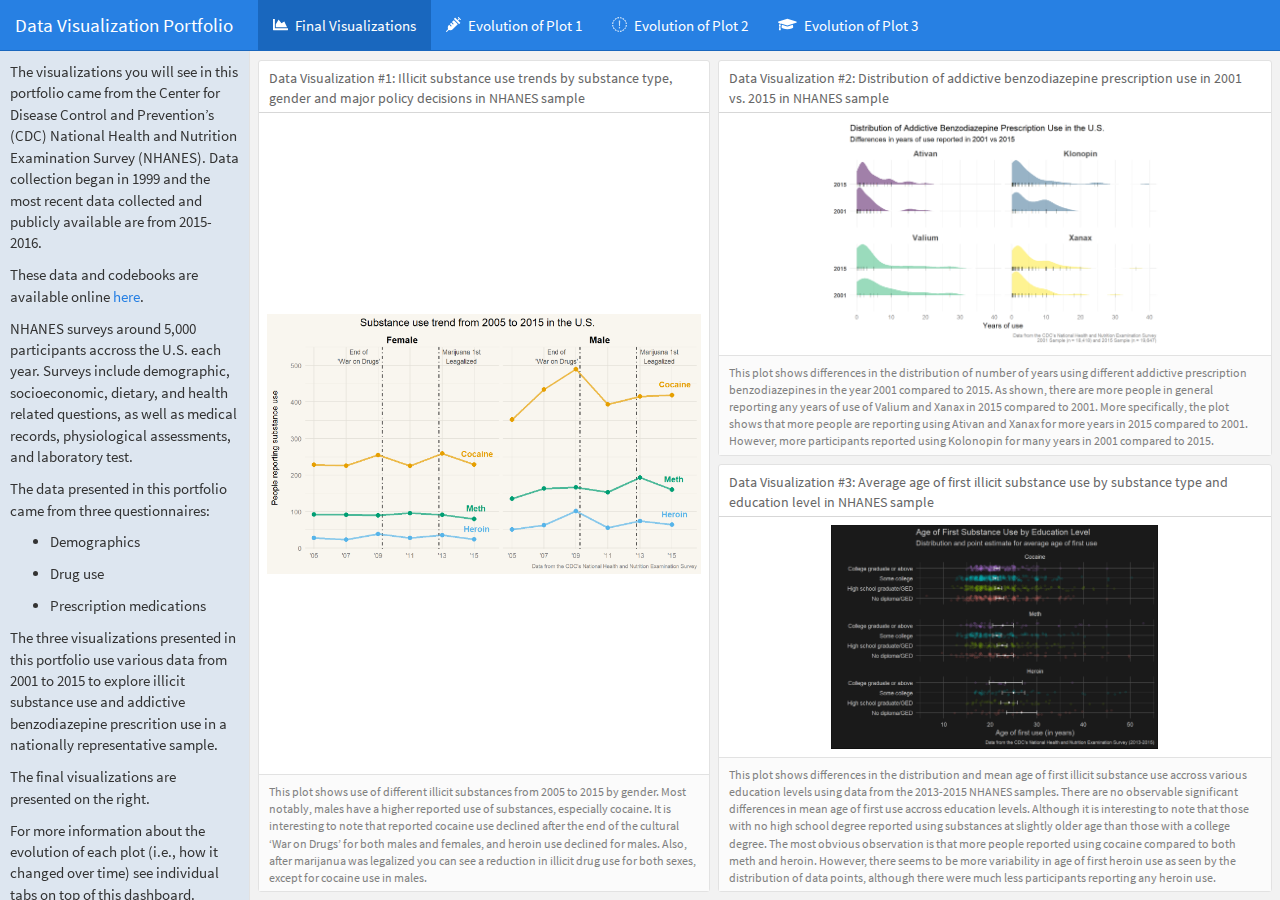
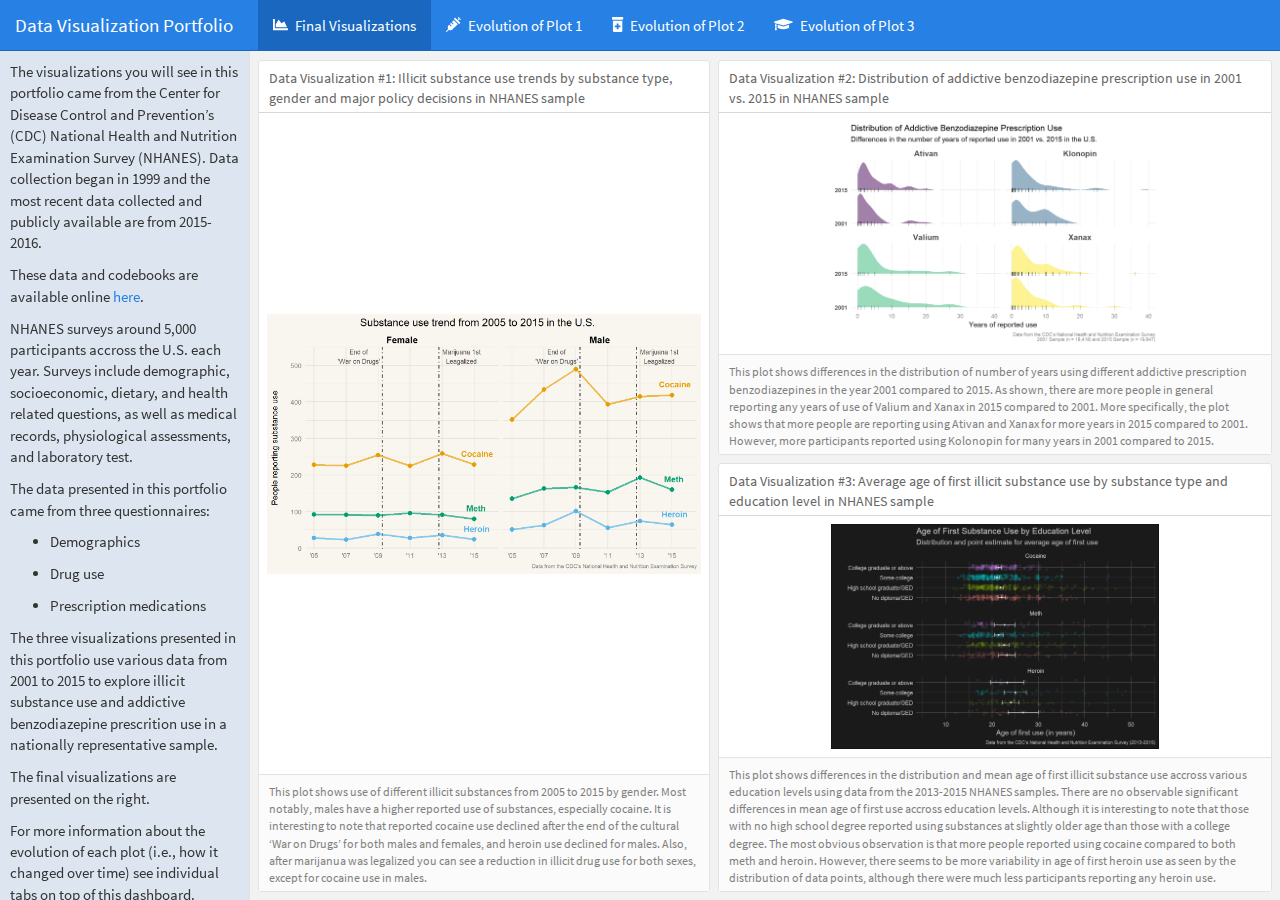
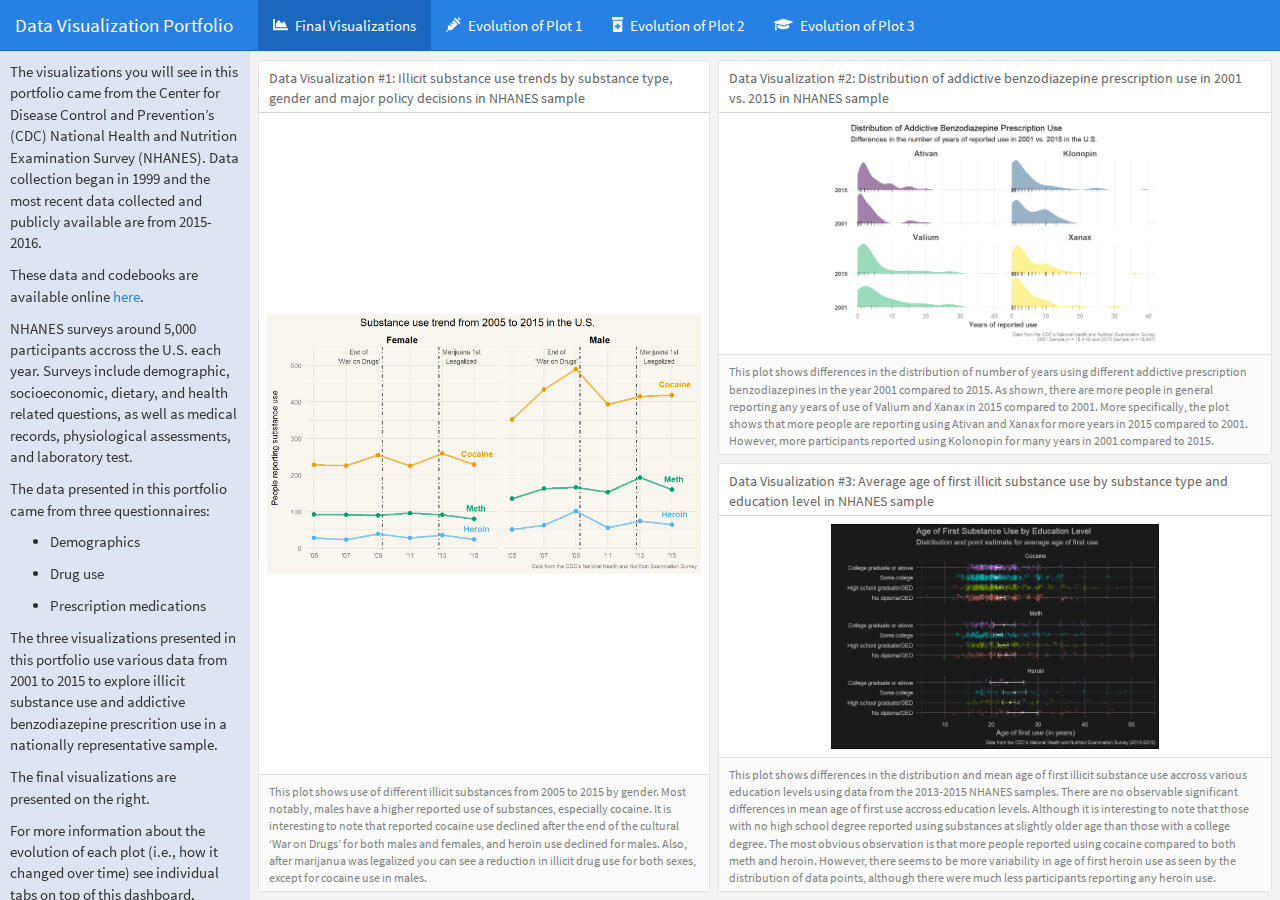
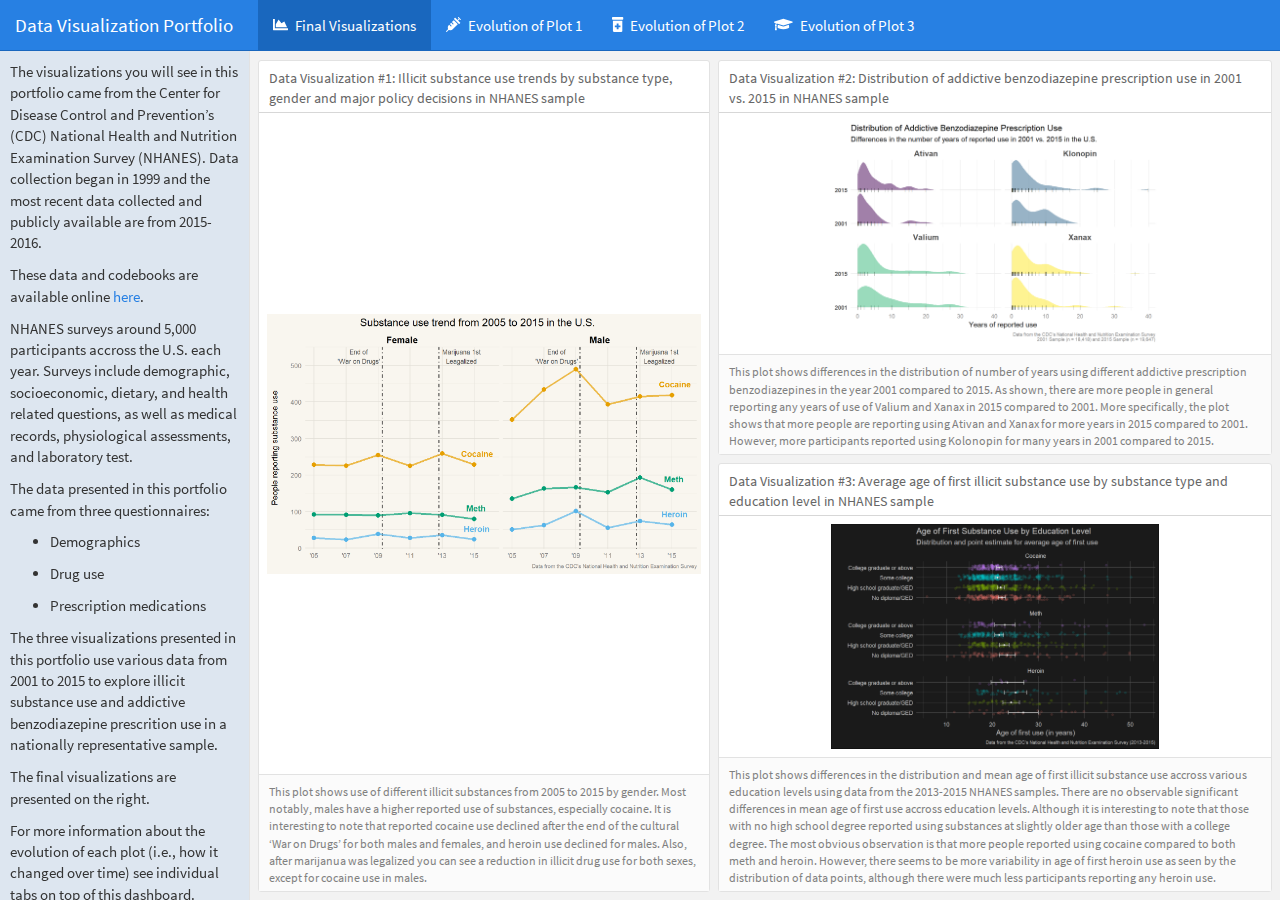
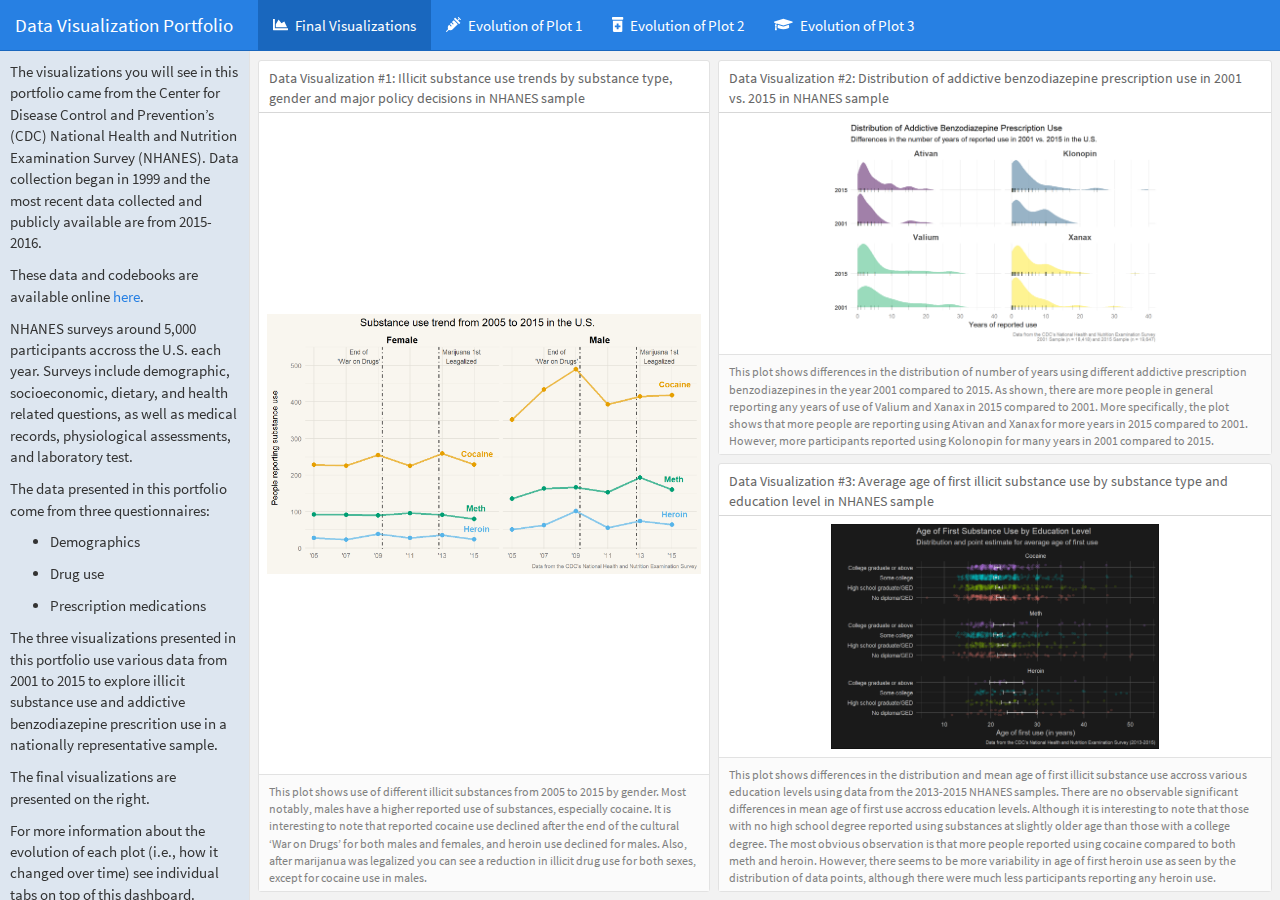
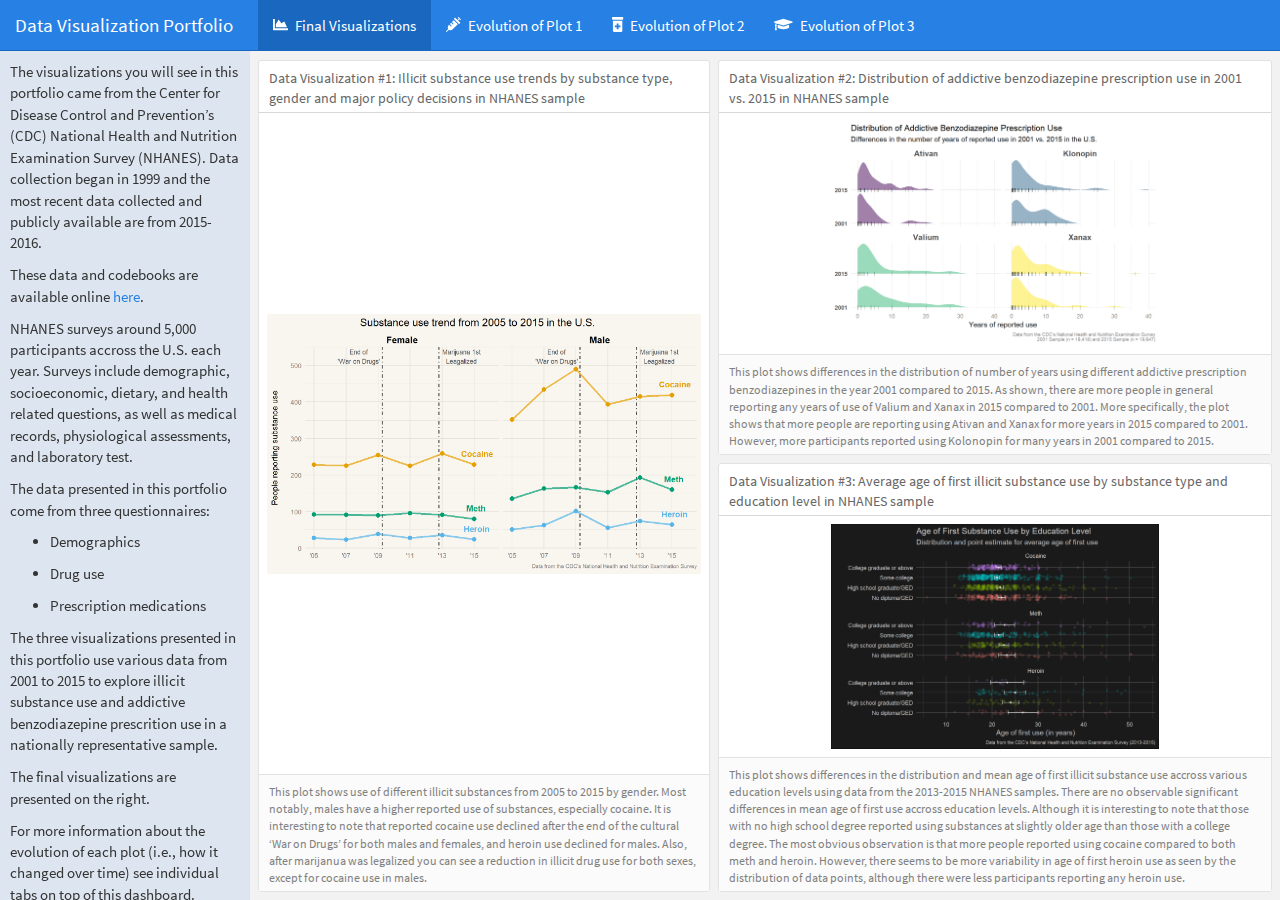
